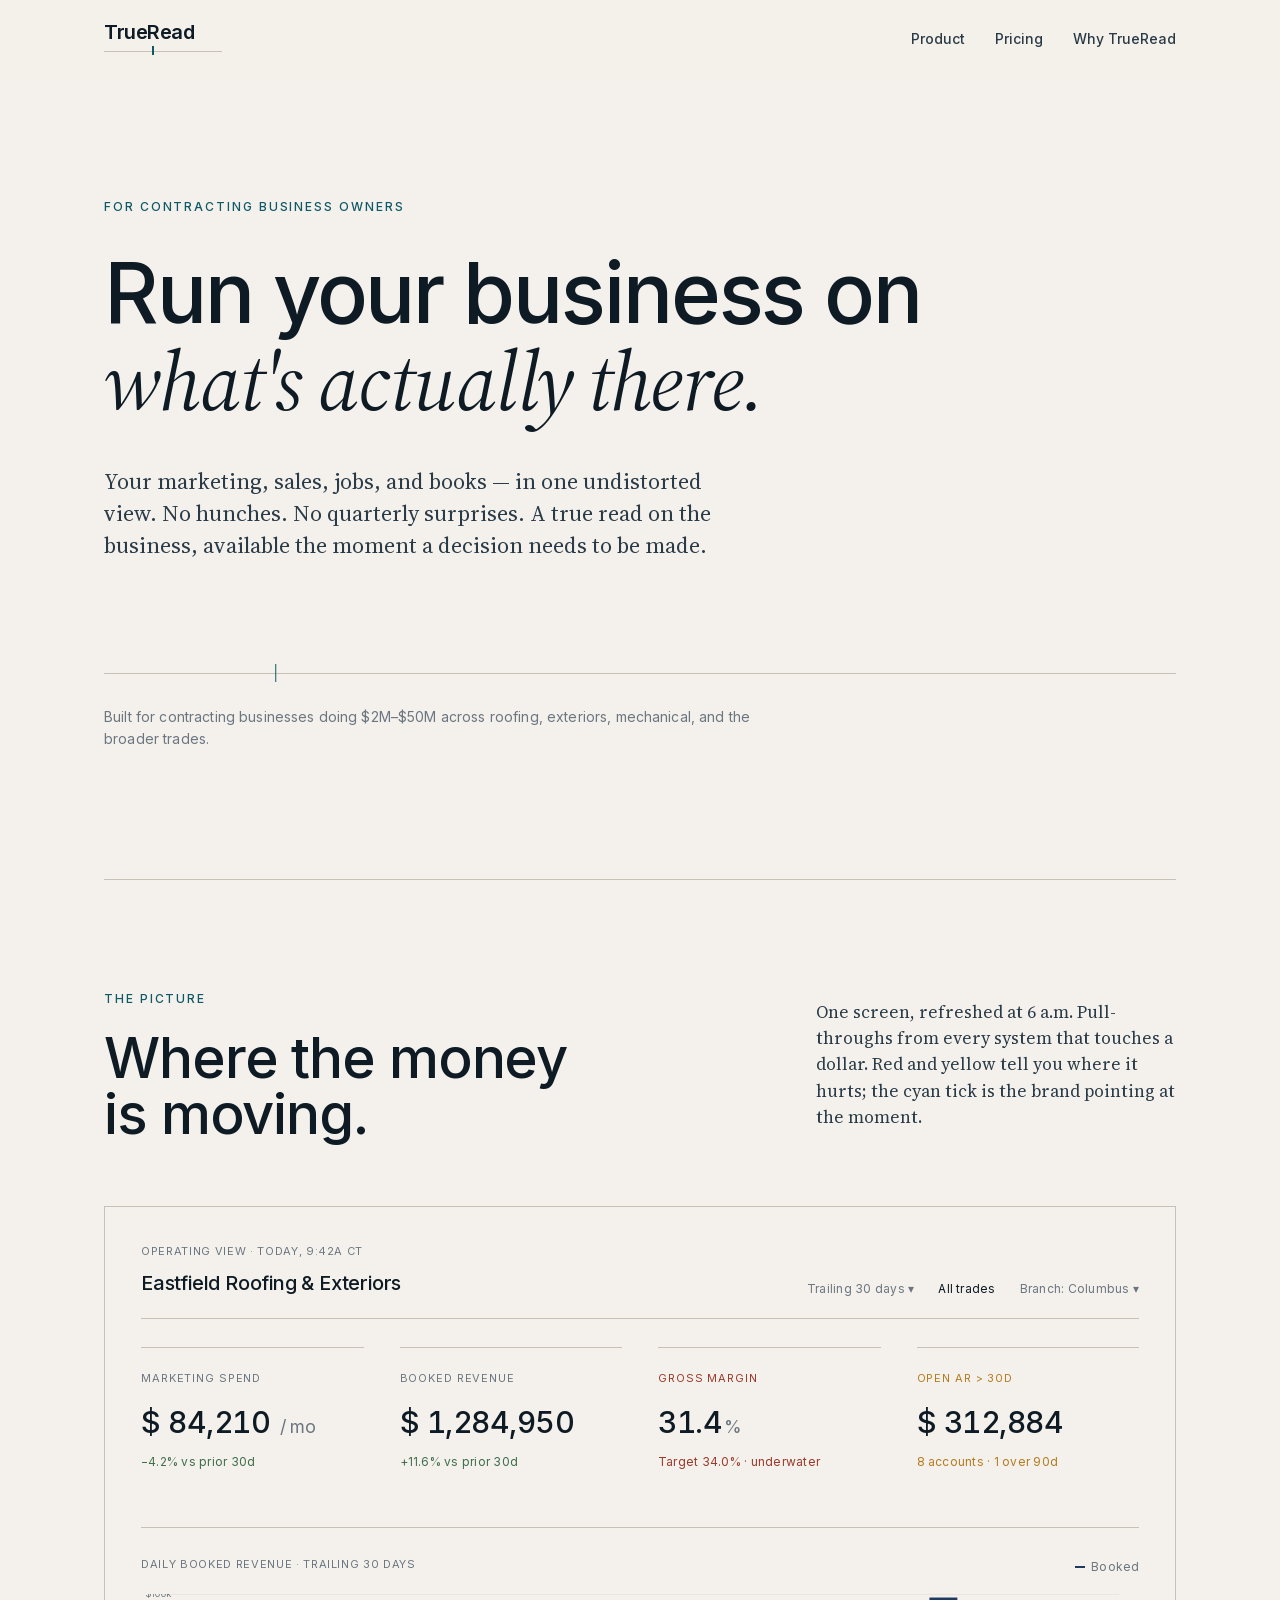
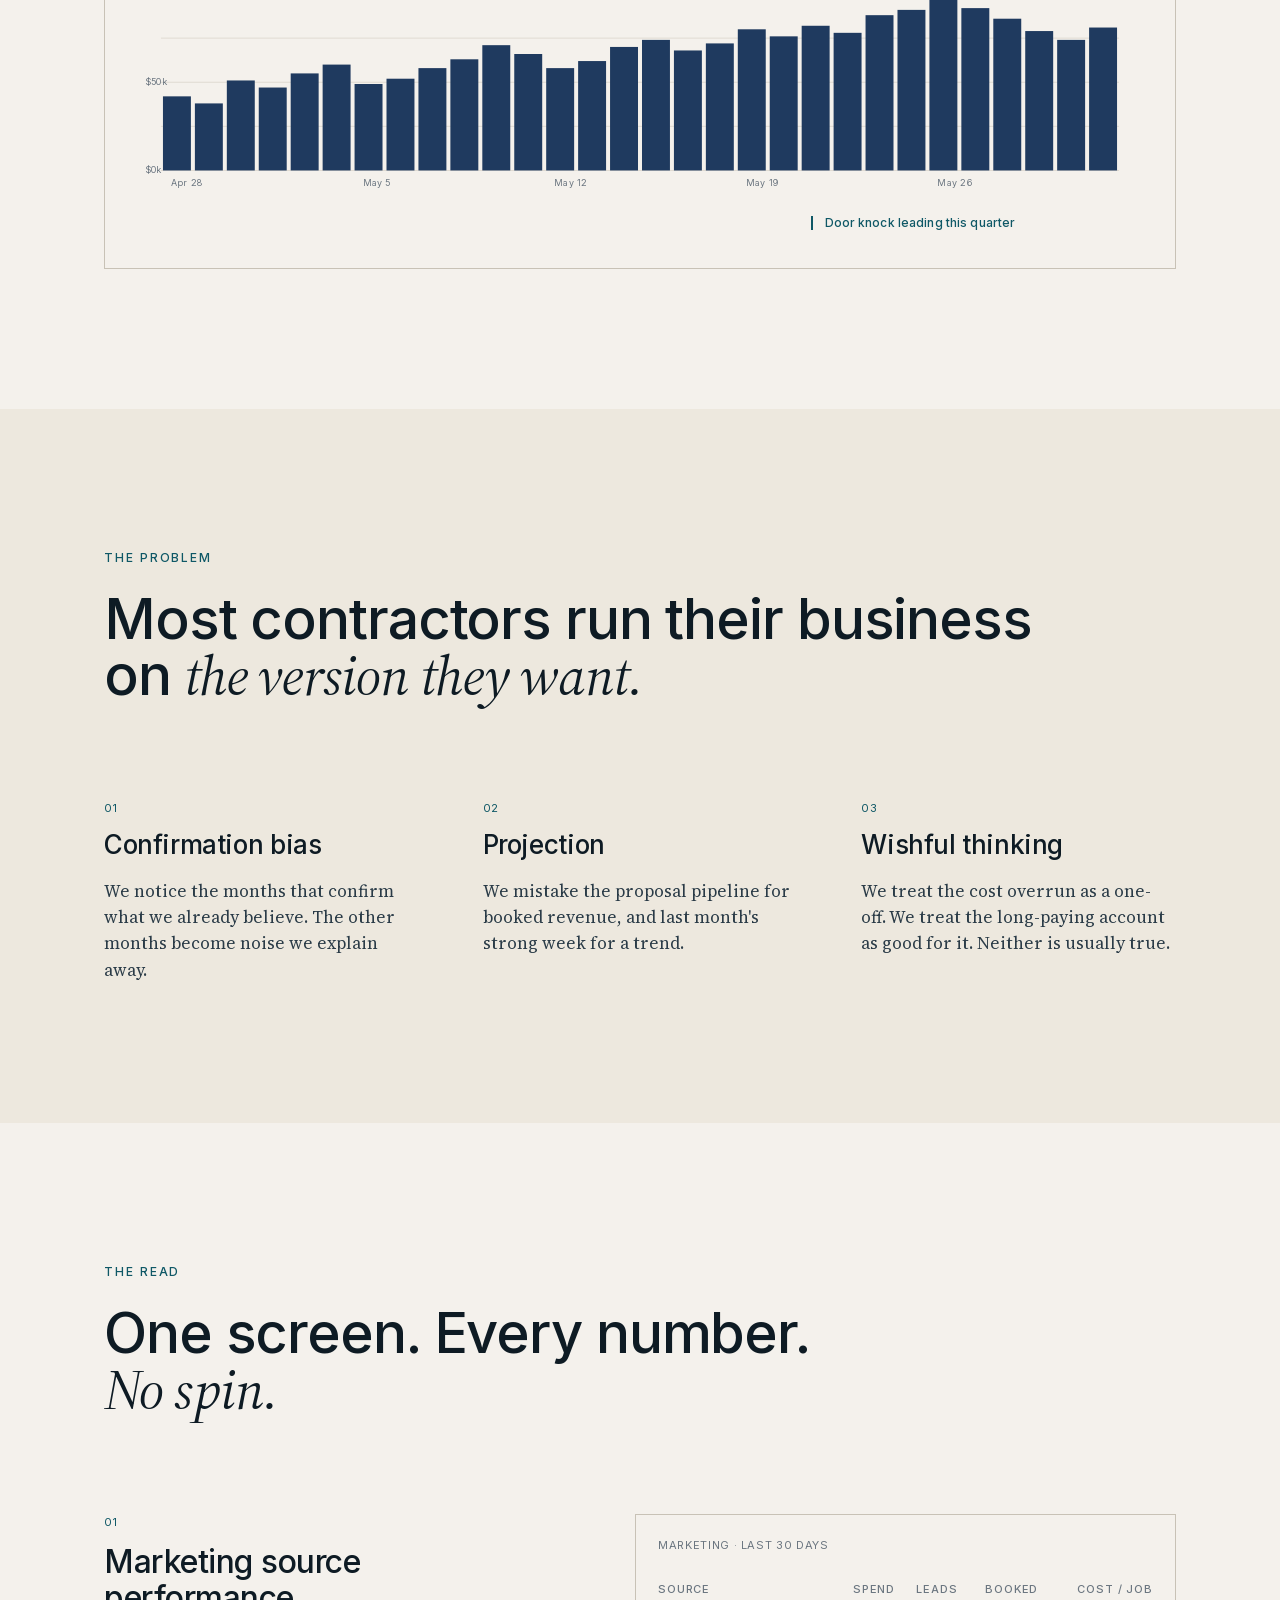
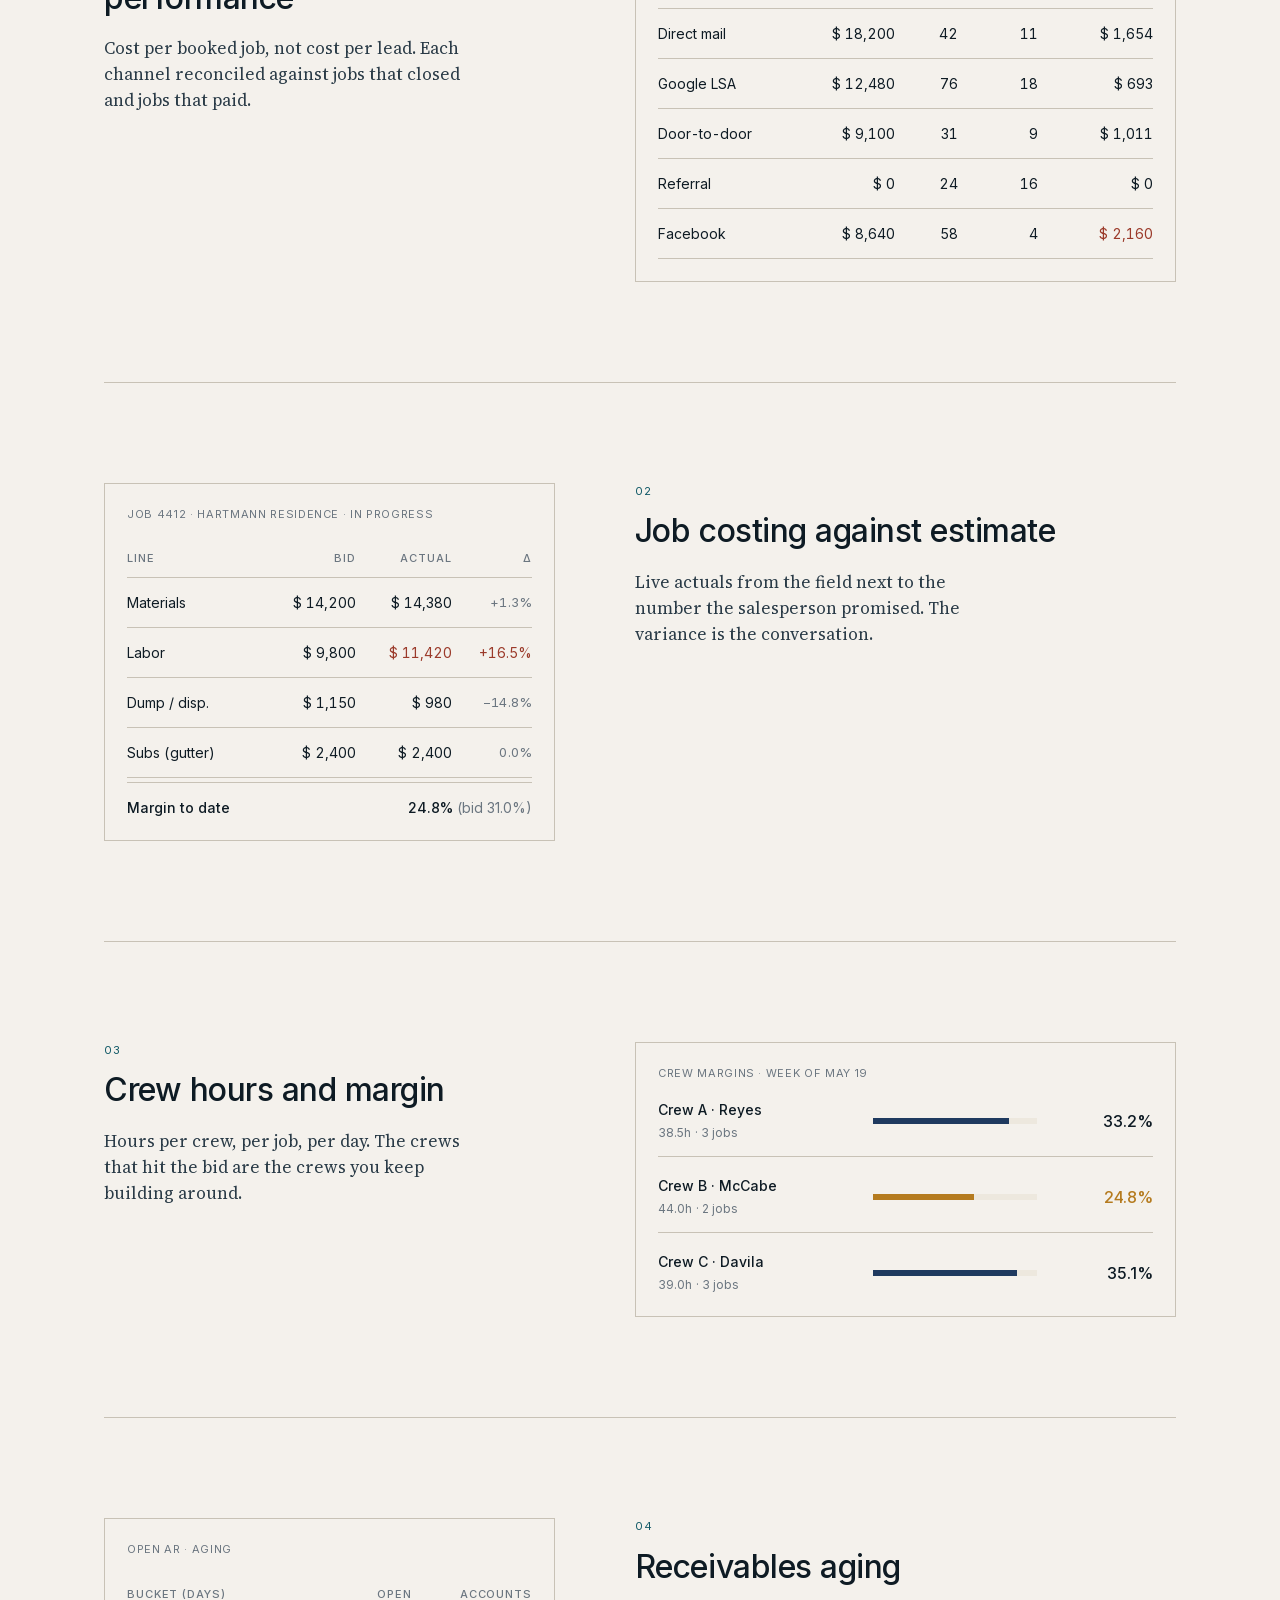
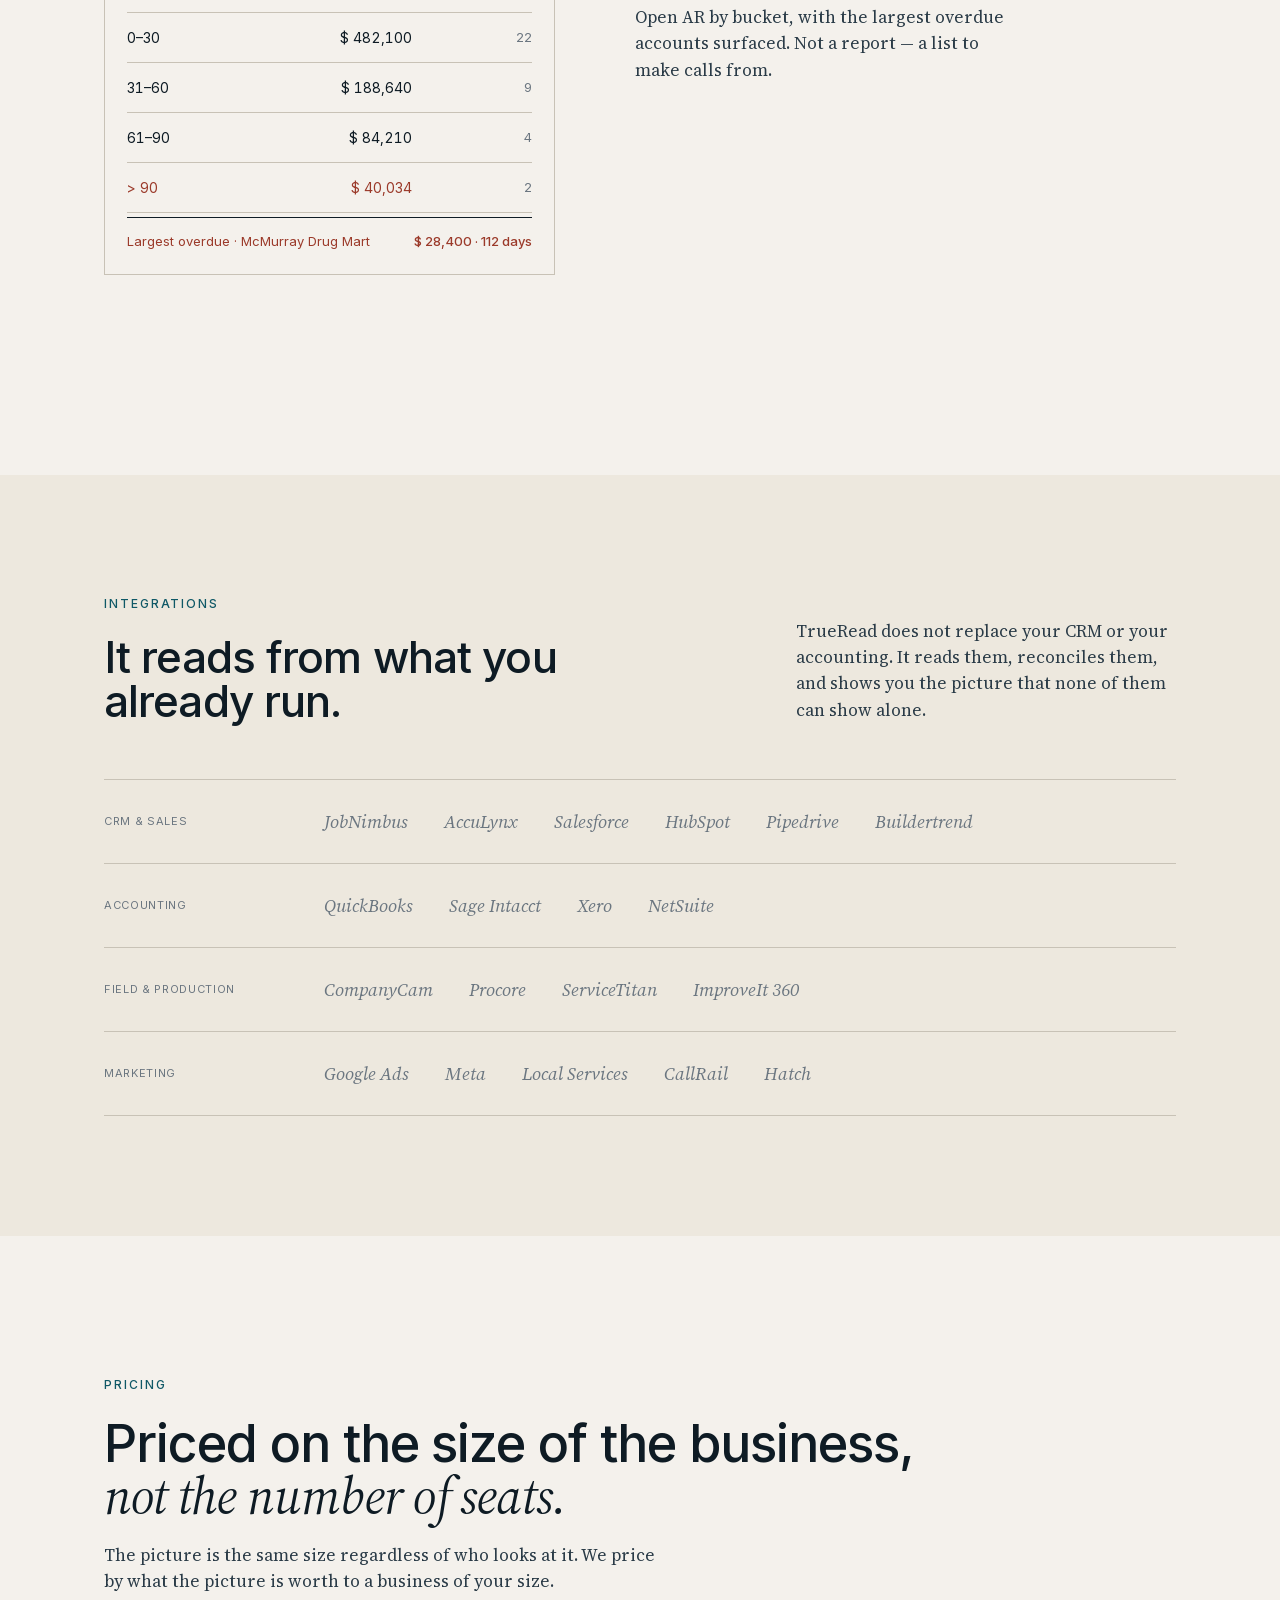
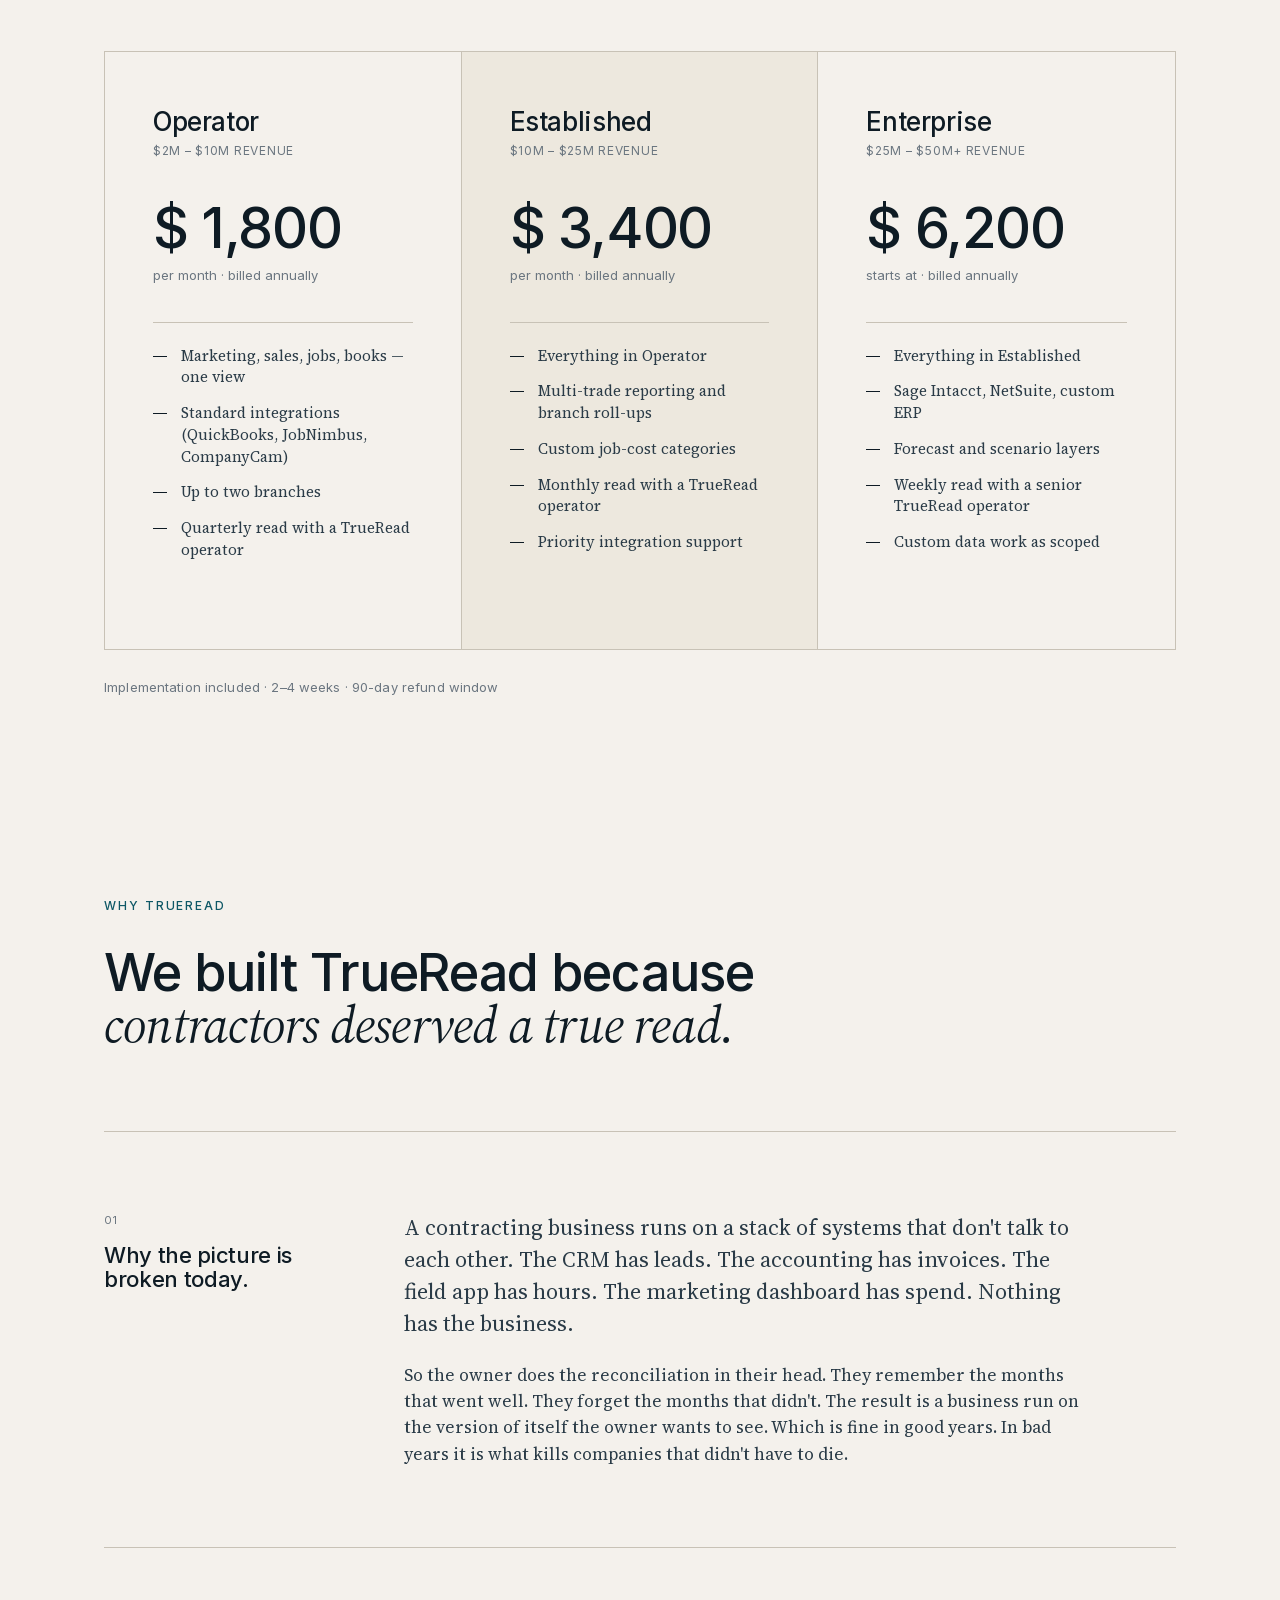
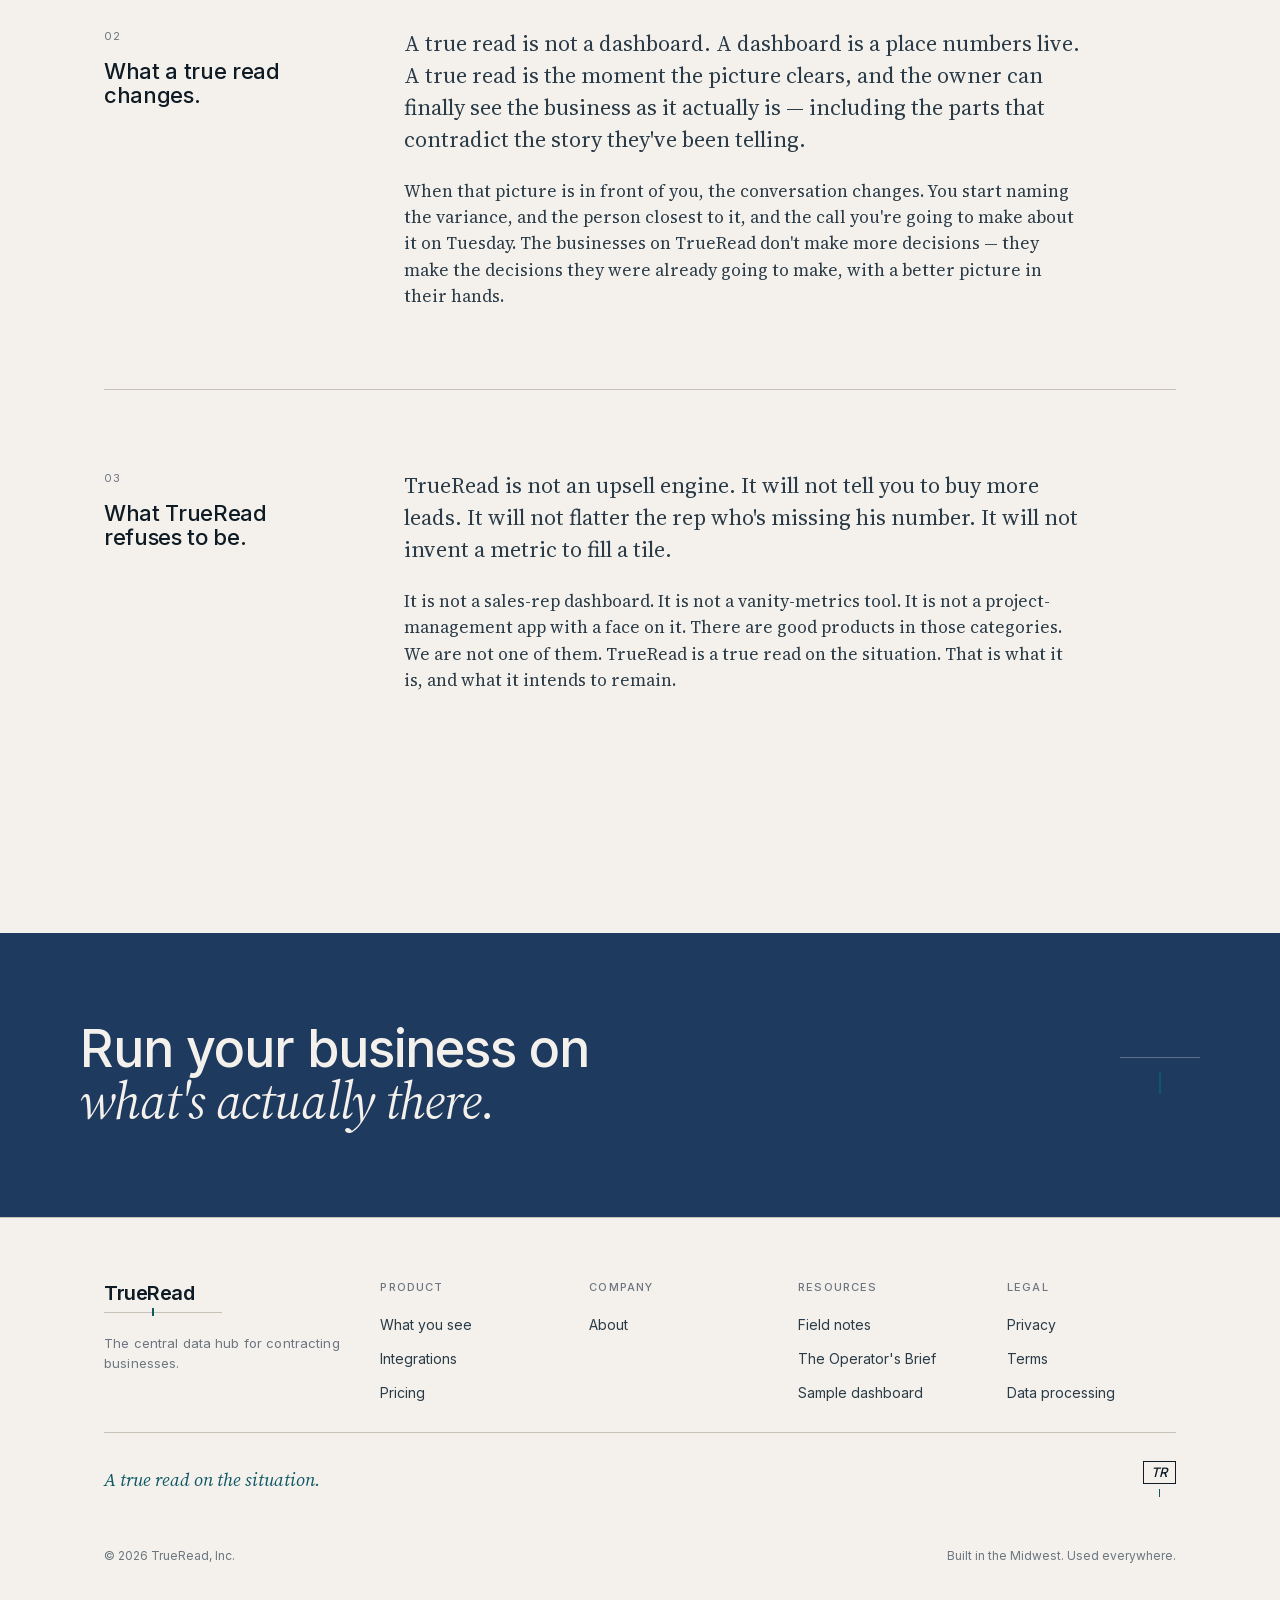
==== index.html @ 8660fb1a "Rename TrueRead - Website Ready.html to index.html" ====
<!DOCTYPE html>
<html>
<head>
  <meta charset="utf-8">
  <title>TrueRead — Run your business on what&#39;s actually there.</title>
  <style>
    * { margin: 0; padding: 0; box-sizing: border-box; }
    body { background: #F4F1EC; display: flex; align-items: center; justify-content: center; min-height: 100vh; font-family: -apple-system, BlinkMacSystemFont, sans-serif; }
    #__bundler_loading { position: fixed; bottom: 20px; right: 20px; font: 13px/1.4 -apple-system, BlinkMacSystemFont, sans-serif; color: #666; background: #fff; padding: 8px 14px; border-radius: 8px; box-shadow: 0 1px 4px rgba(0,0,0,0.12); z-index: 10000; }
    #__bundler_thumbnail { position: fixed; inset: 0; width: 100%; height: 100%; display: flex; align-items: center; justify-content: center; background: #F4F1EC; z-index: 9999; }
    #__bundler_thumbnail svg { width: 100%; height: 100%; object-fit: contain; }
    #__bundler_placeholder { color: #999; font-size: 14px; }
  </style>
  <noscript>
    <style>#__bundler_loading { display: none; }</style>
    <div style="position:fixed;bottom:12px;left:12px;font:13px/1.4 -apple-system,BlinkMacSystemFont,sans-serif;color:#999;background:rgba(255,255,255,0.9);padding:6px 12px;border-radius:6px;box-shadow:0 1px 4px rgba(0,0,0,0.08);z-index:10000;">
      This page requires JavaScript to display.
    </div>
  </noscript>
</head>
<body>
  <div id="__bundler_thumbnail">
  <svg viewBox="0 0 1200 800" xmlns="http://www.w3.org/2000/svg">
    <rect width="1200" height="800" fill="#F4F1EC"></rect>
    <text x="600" y="410" text-anchor="middle" font-family="Inter, Helvetica, Arial, sans-serif" font-weight="600" font-size="120" letter-spacing="-4" fill="#0E1B24">TrueRead</text>
    <line x1="360" y1="470" x2="840" y2="470" stroke="#C8C2B6" stroke-width="3"></line>
    <line x1="557" y1="452" x2="557" y2="488" stroke="#0F5866" stroke-width="5"></line>
  </svg>
</div>
  <div id="__bundler_loading">Unpacking...</div>

  <script>
    
document.addEventListener('DOMContentLoaded', async function() {
  const loading = document.getElementById('__bundler_loading');
  function setStatus(msg) { if (loading) loading.textContent = msg; }

  const FONT_MIME = /^(font[/]|application[/](x-)?font-|application[/]vnd\.ms-fontobject)/i;
  const MIME_TOKEN = /^[\w.+-]+[/][\w.+-]+$/;
  function toBase64(bytes) {
    let bin = '';
    for (let i = 0; i < bytes.length; i += 0x8000) {
      bin += String.fromCharCode.apply(null, bytes.subarray(i, i + 0x8000));
    }
    return btoa(bin);
  }

  // Error sink persists across replaceWith since it's on window, not the DOM.
  window.addEventListener('error', function(e) {
    // Failed resource loads (CSP-blocked links, scripts, images) fire plain
    // events at the element — warn only; real JS errors carry message/error.
    if (!e.message && !e.error && e.target && e.target !== window) {
      console.warn('[bundle] resource failed to load:',
        e.target.tagName, String(e.target.src || e.target.href || ''));
      return;
    }
    var p = document.body || document.documentElement;
    var d = document.getElementById('__bundler_err') || p.appendChild(document.createElement('div'));
    d.id = '__bundler_err';
    d.style.cssText = 'position:fixed;bottom:12px;left:12px;right:12px;font:12px/1.4 ui-monospace,monospace;background:#2a1215;color:#ff8a80;padding:10px 14px;border-radius:8px;border:1px solid #5c2b2e;z-index:99999;white-space:pre-wrap;max-height:40vh;overflow:auto';
    d.textContent = (d.textContent ? d.textContent + String.fromCharCode(10) : '') +
      '[bundle] ' + (e.message || e.type) +
      (e.filename ? ' (' + e.filename.slice(0, 60) + ':' + e.lineno + ')' : '');
  }, true);

  try {
    const manifestEl = document.querySelector('script[type="__bundler/manifest"]');
    const templateEl = document.querySelector('script[type="__bundler/template"]');
    if (!manifestEl || !templateEl) {
      setStatus('Error: missing bundle data');
      console.error('[bundler] Missing script tags — manifestEl:', !!manifestEl, 'templateEl:', !!templateEl);
      return;
    }

    const manifest = JSON.parse(manifestEl.textContent);
    let template = JSON.parse(templateEl.textContent);

    // Nested page bundles (iframe targets). Each ships ONCE, in the ROOT
    // document's manifest; frame srcs carry an about:blank#<uuid> marker
    // instead of a substitutable uuid. Every document mints the blobs for
    // its OWN frames — from local text at the root, or text obtained from
    // its DIRECT parent over the relay protocol below — so each frame
    // navigation stays same-origin with its initiator and a deduped page
    // loads at any depth on any host, including a file:// download's
    // opaque origins (where a blob minted by one document cannot be
    // navigated to by another).
    const pageOrderEl = document.querySelector('script[type="__bundler/page_order"]');
    const pageOrder = pageOrderEl ? JSON.parse(pageOrderEl.textContent) : [];
    const pageSet = new Set(pageOrder);
    const pageTexts = {};

    // ── Nested-page text protocol (parent-chain relay) ──
    // Page bundles ship once, in the ROOT document's manifest. Every
    // document mints the blobs for its OWN frames, obtaining page text
    // through a strict parent-chain relay: a document only ever SENDS to
    // its direct parent (which, for every document the publisher's own
    // runtime minted, is another publisher document) and only ACCEPTS
    // text from that direct parent; requests from below are honored only
    // for the document's own child frames, and the ROOT never sends
    // upward at all. That last rule is load-bearing: the artifact host's
    // frame-ancestors allows claude.ai (and friends) to frame an
    // artifact, so window.top can be a FOREIGN document — a top-addressed
    // protocol would hand page uuids to that ancestor and accept forged
    // "page text" from it, minting attacker HTML as an artifact-origin
    // blob document. The chain never touches the ancestor: requests stop
    // at the root, replies are origin-addressed per hop (never '*' when
    // an origin exists), and both directions are origin-gated (on https
    // a foreign sender's origin can never equal this document's; in
    // opaque contexts — file:// — everything serializes as 'null', where
    // an embedded EXTERNAL frame still fails the gate by carrying its
    // own real origin, and a sandboxed child of such a frame is excluded
    // by the own-child-frames check plus uuid unguessability). Shape is
    // deny-by-default: one request form, one reply form, no error
    // replies.
    // window.origin is the SERIALIZED SECURITY origin ('null' in opaque
    // contexts such as a sandboxed preview iframe) — location.origin is
    // computed from the URL and stays 'https://…' even when the document
    // is sandboxed, which would misgate every opaque chain.
    const OWN_TARGET = /^https?:[/][/]/.test(window.origin || '')
      ? window.origin
      : '*';
    function trustedOrigin(e) {
      if (e.origin === window.origin) return true; // https chains; opaque==opaque
      // file:// trees: Chrome serializes the file document's origin as
      // 'file://' while the blob: documents it mints serialize as 'null',
      // so the two legitimate shapes can never string-match — accept the
      // pair in both directions. https origins never serialize as either,
      // and sender identity (own child frame / direct parent) is checked
      // separately.
      return (
        (e.origin === 'null' &&
          (window.origin === 'file://' ||
            window.location.protocol === 'file:')) ||
        (/^file:/.test(e.origin) && window.origin === 'null')
      );
    }
    // Non-empty only in the root document (nested bundles ship an empty
    // island), so it doubles as the root marker: the root answers from
    // local text and treats a miss as authoritative — never relaying to
    // its (possibly foreign) parent.
    const isPageRoot = pageOrder.length > 0;
    const blobUrls = {};
    const resourceBlobs = {};
    const UUID_SHAPE = /^[0-9a-f]{8}-[0-9a-f]{4}-[0-9a-f]{4}-[0-9a-f]{4}-[0-9a-f]{12}$/;
    const pendingFrames = {}; // uuid -> [{el, frag}] awaiting text for own frames
    const pendingRelays = {}; // uuid -> [childWindow] awaiting text to pass down
    function mountPage(el, frag, text) {
      const pageBlob = new Blob([text], { type: 'text/html' });
      const u = URL.createObjectURL(pageBlob);
      resourceBlobs[u] = pageBlob;
      el.src = u + frag;
    }
    function deliverPage(uuid, text) {
      const frames = pendingFrames[uuid];
      delete pendingFrames[uuid];
      if (frames) for (const f of frames) mountPage(f.el, f.frag, text);
      const relays = pendingRelays[uuid];
      delete pendingRelays[uuid];
      if (relays) {
        for (const cw of relays) {
          try { cw.postMessage({ __bundler_page: uuid, __bundler_text: text }, OWN_TARGET); } catch (err) { /* gone */ }
        }
      }
    }
    function ownFrameWindows() {
      const out = [];
      for (const f of Array.from(document.querySelectorAll('iframe'))) {
        try { if (f.contentWindow) out.push(f.contentWindow); } catch (err) { /* detached */ }
      }
      return out;
    }
    window.addEventListener('message', function (e) {
      const d = e.data;
      if (!d || typeof d !== 'object' || !e.source) return;
      // Origin gate first; the structural checks below (own-child-frames
      // for requests, direct-parent + solicited-uuid for replies, the
      // root's never-relay rule) are what hold in fully opaque chains
      // where origin strings can't discriminate — a sandboxed root's
      // FOREIGN wrapper still fails all three even though both serialize
      // as real-vs-'null' rather than matching.
      if (!trustedOrigin(e)) return;
      if (typeof d.__bundler_need === 'string' && UUID_SHAPE.test(d.__bundler_need)) {
        // Requests are honored only for this document's own child frames.
        if (ownFrameWindows().indexOf(e.source) < 0) return;
        const uuid = d.__bundler_need;
        const text = pageTexts[uuid];
        if (typeof text === 'string') {
          try { e.source.postMessage({ __bundler_page: uuid, __bundler_text: text }, OWN_TARGET); } catch (err) { /* gone */ }
          return;
        }
        if (isPageRoot || window.parent === window) return; // authoritative miss
        const waiting = pendingRelays[uuid];
        if (waiting) {
          if (waiting.indexOf(e.source) < 0) waiting.push(e.source);
          return;
        }
        // Never-answered uuids would otherwise accumulate forever under a
        // request spray; past the cap (far above any real page count) new
        // relays are dropped rather than remembered.
        if (Object.keys(pendingRelays).length >= 128) return;
        pendingRelays[uuid] = [e.source];
        window.parent.postMessage({ __bundler_need: uuid }, OWN_TARGET);
      } else if (
        typeof d.__bundler_page === 'string' &&
        UUID_SHAPE.test(d.__bundler_page) &&
        typeof d.__bundler_text === 'string'
      ) {
        // The shape test is load-bearing beyond tidiness: the solicited
        // check below uses the in operator, which matches prototype keys
        // ('__proto__', 'constructor') — an unshaped key would reach
        // deliverPage and throw, painting the error banner.
        // Text is accepted only from the direct parent — the document
        // that minted this one.
        if (e.source !== window.parent || window.parent === window) return;
        if (!(d.__bundler_page in pendingFrames) && !(d.__bundler_page in pendingRelays)) return;
        deliverPage(d.__bundler_page, d.__bundler_text);
      }
    });

    const uuids = Object.keys(manifest);
    setStatus('Unpacking ' + uuids.length + ' assets...');

    await Promise.all(uuids.map(async (uuid) => {
      const entry = manifest[uuid];
      try {
        const binaryStr = atob(entry.data);
        const bytes = new Uint8Array(binaryStr.length);
        for (let i = 0; i < binaryStr.length; i++) bytes[i] = binaryStr.charCodeAt(i);

        let finalBytes = bytes;
        if (entry.compressed) {
          if (typeof DecompressionStream !== 'undefined') {
            const ds = new DecompressionStream('gzip');
            const writer = ds.writable.getWriter();
            const reader = ds.readable.getReader();
            writer.write(bytes);
            writer.close();
            const chunks = [];
            let totalLen = 0;
            while (true) {
              const { done, value } = await reader.read();
              if (done) break;
              chunks.push(value);
              totalLen += value.length;
            }
            finalBytes = new Uint8Array(totalLen);
            let offset = 0;
            for (const chunk of chunks) { finalBytes.set(chunk, offset); offset += chunk.length; }
          } else {
            console.warn('DecompressionStream not available, asset ' + uuid + ' may not render');
          }
        }

        if (pageSet.has(uuid)) {
          pageTexts[uuid] = new TextDecoder().decode(finalBytes);
          return;
        }
        if (FONT_MIME.test(entry.mime) && MIME_TOKEN.test(entry.mime)) {
          // Strict artifact hosts allow font-src data: but not blob:.
          blobUrls[uuid] = 'data:' + entry.mime + ';base64,' +
            (entry.compressed ? toBase64(finalBytes) : entry.data);
        } else {
          const blob = new Blob([finalBytes], { type: entry.mime });
          blobUrls[uuid] = URL.createObjectURL(blob);
          resourceBlobs[blobUrls[uuid]] = blob;
        }
      } catch (err) {
        console.error('Failed to decode asset ' + uuid + ':', err);
        const blob = new Blob([], { type: entry.mime });
        blobUrls[uuid] = URL.createObjectURL(blob);
        resourceBlobs[blobUrls[uuid]] = blob;
      }
    }));

    const extResEl = document.querySelector('script[type="__bundler/ext_resources"]');
    const extResources = extResEl ? JSON.parse(extResEl.textContent) : [];
    const resourceMap = {};
    for (const entry of extResources) {
      if (blobUrls[entry.uuid]) resourceMap[entry.id] = blobUrls[entry.uuid];
    }

    // Artifact-host CSP (connect-src 'self') refuses fetch() of blob: URLs —
    // consumers read these Blobs directly. Survives the swap like the error sink.
    window.__resourceBlobs = resourceBlobs;

    setStatus('Rendering...');
    // Page uuids have no blob here — they ride inside about:blank#<uuid>
    // frame markers the pass below resolves after the swap.
    for (const uuid of uuids) {
      if (pageSet.has(uuid)) continue;
      template = template.split(uuid).join(blobUrls[uuid]);
    }

    // Strip integrity + crossorigin — blob URLs from a file:// document inherit
    // a null origin, so crossorigin forces a CORS fetch that SRI then rejects.
    // The manifest bytes are ours; SRI protects against CDN compromise, not this.
    template = template.replace(/\s+integrity="[^"]*"/gi, '').replace(/\s+crossorigin="[^"]*"/gi, '');

    const resourceScript = '<script>window.__resources = ' +
      JSON.stringify(resourceMap).replace(/<\//g, '<\\/') +
      ';</' + 'script>';
    // Inject after <head> so the DOCTYPE stays first; prepending the script
    // would push the parser into quirks mode. DOMParser always emits a <head>
    // (synthesizing one if the source HTML omitted it) but may carry
    // attributes through, so match the full opening tag. slice() rather than
    // replace() keeps us clear of $-pattern substitution in resourceScript.
    const headOpen = template.match(/<head[^>]*>/i);
    if (headOpen) {
      const i = headOpen.index + headOpen[0].length;
      template = template.slice(0, i) + resourceScript + template.slice(i);
    }

    // Parse the template and swap the root element. Scripts inserted via
    // DOMParser/replaceWith are inert per spec — re-create each with
    // createElement so they execute, awaiting onload for src scripts to
    // preserve ordering (React before ReactDOM before Babel before text/babel).
    const doc = new DOMParser().parseFromString(template, 'text/html');
    document.documentElement.replaceWith(doc.documentElement);

    // Resolve page-frame markers: mint this document's own blob for each
    // framed page — from local text when this is the root, otherwise by
    // asking the direct parent over the relay protocol above. An
    // unanswered request leaves the frame on about:blank, the same
    // degraded state as a refused embed.
    {
      const MARKER = /^about:blank#([0-9a-f]{8}-[0-9a-f]{4}-[0-9a-f]{4}-[0-9a-f]{4}-[0-9a-f]{12})(#.*)?$/;
      const needed = [];
      for (const el of Array.from(document.querySelectorAll('iframe'))) {
        const m = MARKER.exec(el.getAttribute('src') || '');
        if (!m) continue;
        const text = pageTexts[m[1]];
        if (typeof text === 'string') {
          mountPage(el, m[2] || '', text);
        } else if (window.parent !== window && !isPageRoot) {
          const had = pendingFrames[m[1]];
          (pendingFrames[m[1]] = had || []).push({ el: el, frag: m[2] || '' });
          if (!had) needed.push(m[1]);
        }
      }
      for (const uuid of needed) {
        window.parent.postMessage({ __bundler_need: uuid }, OWN_TARGET);
      }
    }

    const dead = Array.from(document.scripts);
    for (const old of dead) {
      const s = document.createElement('script');
      for (const a of old.attributes) s.setAttribute(a.name, a.value);
      s.textContent = old.textContent;
      // text/babel scripts with a src: read and inline. transformScriptTags
      // does XHR against the src, but blob:null/ from a file:// origin is
      // silently dropped. Inlining makes it a plain inline babel script,
      // which transformScriptTags handles unconditionally.
      if ((s.type === 'text/babel' || s.type === 'text/jsx') && s.src) {
        const pre = resourceBlobs[s.src.split('#')[0]];
        s.textContent = pre ? await pre.text() : await (await fetch(s.src)).text();
        s.removeAttribute('src');
      }
      const p = s.src ? new Promise(function(r) { s.onload = s.onerror = r; }) : null;
      old.replaceWith(s);
      if (p) await p;
    }
    // Babel standalone auto-transforms type=text/babel on DOMContentLoaded,
    // which fired before we swapped the document. Trigger manually if present.
    if (window.Babel && typeof window.Babel.transformScriptTags === 'function') {
      window.Babel.transformScriptTags();
    }
  } catch (err) {
    setStatus('Error unpacking: ' + err.message);
    console.error('Bundle unpack error:', err);
  }
});

  </script>

  <script type="__bundler/manifest">
{"c2944c0f-9693-4d81-abba-016457e6b42f":{"mime":"image/png","compressed":false,"data":"iVBORw0KGgoAAAANSUhEUgAAC0AAAAtACAYAAACLT6JgAAAQAElEQVR4AezaW3YUORZAUa+e/6C7gKIwkLbzERGSjnavLh7pjNA9W3ze/735HwECBAgQIECAAAECBAgQIFAX0EeAAAECBAgQIECAAAECBAj0BRQSIECAAAECBAgQIEBgGwEL0NtctdC/BXxCgAABAgQIECBAgAABAgQI9AUUEiBAgAABAgQIECBAgAABAn0BhQQIECBAgAABArsJWIDe7cb1EiBA4JuA/wgQIECAAAECBAgQIECAAIG+gEICBAgQIECAAAECBAgQIECgL6CQAAECBAhsKmABetOLl02AAAECBHYV0E2AAAECBAgQIECAAAECBAj0BRQSIECAAAECBAgQIECAAAECfQGFBAjsLWABeu/7V0+AAAECBAgQILCPgFICBAgQIECAAAECBAgQIECgL6CQAAECBAgQIECAAAECBAgQ6Aso/EfAAvQ/[base64]/[base64]/iy0AP2niL8TIECAAAECBAgQIECAAIH1BRQQIECAAAECBAgQIECAAAECfQGFBAgQIECAAAECBAgQ2FbAAvS2V79juGYCBAgQIECAAAECBAgQIECgL6CQAAECBAgQIECAAAECBAgQ6AsoJECAAAECBAgQ2F3AAvTu/wL0EyCwh4BKAgQIECBAgAABAgQIECBAoC+gkAABAgQIECBAgAABAgQIEOgLKCRAgAABAgS+C1iA/[base64]/[base64]/pDGDwgQIECAAAECBAgQWE3AvAQIECBAgAABAgQIECBAgEBfQCEBAgQIECBAgAABAgQIECDQF/iq0AL0V0J+ToAAAQIECBAgQIAAAQIE5hcwIQECBAgQIECAAAECBAgQINAXUEiAAAECBAgQIECAAAEC/[base64]/BCxA/[base64]/VuhvxAgQIAAAQIECBAgQIAAAQJJAVEECBAgQIAAAQIECBAgQIBAX0AhAQIECBAgQIAAAQIEbglYgL6l4jMC6wqYnAABAgQIECBAgAABAgQIEOgLKCRAgAABAgQIECBAgAABAgT6AgoJECBAgAABAgQ+EbAA/[base64]/R8l0CBAgQIECAAAEC8wiYhAABAgQIECBAgAABAgQIEOgLKCRAgAABAgQIECBAgAABAgT6AgqfELAA/[base64]/[base64]/[base64]/[base64]/[base64]/[base64]/[base64]/[base64]/[base64]/[base64]/[base64]/[base64]/[base64]/[base64]/[base64]/[base64]/[base64]/[base64]/RsgQIAAAQIE+gIKCRAgQIAAAQIECBAgQIAAgb6AQgIECBAgQIAAAQIECBAgQKAvoJAAAQL/CliA/hfCbwQIECBAgAABAgSKApoIECBAgAABAgQIECBAgACBvoBCAgQIECBAgAABAgQIECBAoC+g8HcBC9C/e/[base64]/EPyfAAECBAiUBbQRIECAAAECBAgQIECAAAECfQGFBAgQIECAAAECBAgQIECAQF9AIQECBAj8ErAA/cvCnwgQIECAAAECBFoCaggQIECAAAECBAgQIECAAIG+gEICBAgQIECAAAECBAgQIECgL6CQwF8CFqD/[base64]/[base64]/[base64]/beJT9YWMD0BAgQIECBAgAABAgQIECDQF1BIgAABAgQIECBAgAABAgQI9AUUEiBAgAABAgQIEPhQwAL0hzR+QIAAgdUEzEuAAAECBAgQIECAAAECBAj0BRQSIECAAAECBAgQIECAAAECfQGFBAgQIECAwFcCFqC/[base64]/[base64]/[base64]/BCoQXoF/[base64]/[base64]/[base64]/[base64]/K6+UECBAgQIAAgXsFfI8AAQIECBAgQIAAAQIECBDoCygkQIAAAQIECBAgQIAAAQIE+gIKCRC4QsAC9BXKziBAgAABAgQIECBA4GMBPyFAgAABAgQIECBAgAABAgT6AgoJECBAgAABAgQIECBAgACBvsCFhRagL8R2FAECBAgQIECAAAECBAgQeC/[base64]/[base64]/1HAECBAgQIECAAAECBAgQINAXUEiAAAECBAgQIECAAAECBAj0BRQSIECAAAECBAgQIHCmgAXoM3W9mwCB+wV8kwABAgQIECBAgAABAgQIEOgLKCRAgAABAgQIECBAgAABAgT6AgoJECBAgAABAhcIWIC+ANkRBAgQIEDgMwE/[base64]/[base64]/[base64]/[base64]/[base64]/[base64]/[base64]/[base64]/[base64]/[base64]/u1a/[base64]/E6AAAECBAgQIECAAAECBAj0BRQSIECAAAECBAgQIECAAAECfQGFBJYTMAC93JULJkCAAAECBAgQIEDg7Y0BAQIECBAgQIAAAQIECBAg0BdQSIAAAQIECBAgQIAAAQIECFQFfg9AVwt1ESBAgAABAgQIECBAgAABAr8F/[base64]/Tu+V+h7AgQIECBAgAABAgQIECBAoC+gkAABAgQIECBAgAABAgQIEOgLKCRAgAABAgQIECCwjIAB6GWuWigBAp8FfEKAAAECBAgQIECAAAECBAj0BRQSIECAAAECBAgQIECAAAECfQGFBAgQIECAwGoCBqBXu3G9BAgQIEDgh4D/[base64]/[base64]/BQQIECBAgAABAgTqAvoIECBAgAABAgQIECBAgACBvoBCAgQIECBAgAABAgQIECBAoC+g8F8BA9D/UviBAAECBAgQIECAAAECBGoCeggQIECAAAECBAgQIECAAIG+gEICBAgQIECAAAECBAgQWE/AAPR6d66YAAECBAgQIECAAAECBAgQ6AsoJECAAAECBAgQIECAAAECBPoCCgkQIECAAAECBAgsK2AAetmrF05gRQHNBAgQIECAAAECBAgQIECAQF9AIQECBAgQIECAAAECBAgQINAXUEiAAAECBAisLmAAevV/[base64]/[base64]/[base64]/N6CQAAECBAgQIECAAAECBAgQ6AsoJECAAAECBAgQIECAAAECBPoCCgkQIECAAAECBAgQ+EfAAPQ/EP4iQKAooIkAAQIECBAgQIAAAQIECBDoCygkQIAAAQIECBAgQIAAAQIE+gIKCRAgQIAAAQLvBQxAv/fwGwECBAgQaAioIECAAAECBAgQIECAAAECBPoCCgkQIECAAAECBAgQIECAAIG+gEICBAgQ+FLAAPSXLD4kQIAAAQIECBCYVcC5CRAgQIAAAQIECBAgQIAAgb6AQgIECBAgQIAAAQIECBAgQKAvoJDAdwIGoL/T8R0BAgQIECBAgAABAgTmEXBSAgQIECBAgAABAgQIECBAoC+gkAABAgQIECBAgAABAgQIEPhLID4A/Veh/[base64]/[base64]/[base64]/iGwFwCTkuAAAECBAgQIECAAAECBAj0BRQSIECAAAECBAgQIECAAAECfQGFBAgQIECAAAECdwUMQN8l8gABAgQIjC7gfAQIECBAgAABAgQIECBAgEBfQCEBAgQIECBAgAABAgQIECDQF1BIgAABAgQeFTAA/[base64]/[base64]/AAPQ9ofG/d0ICBAgQIECAAAECBAgQIECgL6CQAAECBAgQIECAAAECBAgQ6AsoJECAAAECBAgQIEDgQQED0A9CeYwAgREFnIkAAQIECBAgQIAAAQIECBDoCygkQIAAAQIECBAgQIAAAQIE+gIKCRAgQIAAAQLbBAxAb/[base64]/i8vAoAs5BgAABAgQIECBAgAABAgQI9AUUEiBAgAABAgQIECBAgAABAn0BhQQIECBAgAABAgSeETAA/[base64]/[base64]/[base64]/[base64]/[base64]/[base64]/[base64]/[base64]/[base64]/[base64]//f9//uv/[base64]/[base64]/[base64]/[base64]/[base64]/[base64]/OFRMgQIAAAQIECBAgQIAAAQIECBAgQIAAAQIE+gIKCRAgQIAAAQIECBAgQIAAgb6AwmUFDEAve/XCCRAgQIAAAQIECBBYUUAzAQIECBAgQIAAAQIECBAg0BdQSIAAAQIECBAgQIAAAQIE6gIGoN/[base64]/AOQTIECAAAECBAisIqCTAAECBAgQIECAAAECBAgQ6AsoJECAAAECBAgQIECAAAECBPoCCn8IGID+oeB/[base64]/xEgQIAAAQIEygLaCBAgQIAAAQIECBAgQIAAgb6AQgIECBAgQIAAAQIECBAgQKAvoJAAgd8CBqB/W/iJAAECBAgQIECAAIGWgBoCBAgQIECAAAECBAgQIECgL6CQAAECBAgQIECAAAECBAgQ6At8KjQA/YnEBwQIECBAgAABAgQIECBAYHYB5ydAgAABAgQIECBAgAABAgT6AgoJECBAgAABAgQIECCwroAB6HXvfr1yxQQIECBAgAABAgQIECBAgEBfQCEBAgQIECBAgAABAgQIECDQF1BIgAABAgQIECCwvIAB6OX/[base64]/M/iDQFVAFwECBAgQIECAAAECBAgQINAXUEiAAAECBAgQIECAAAECBAj0BRQSIECAAAECBAj8KWAA+k8NPxMgQIBAR0AJAQIECBAgQIAAAQIECBAg0BdQSIAAAQIECBAgQIAAAQIECPQFFBIgQIAAgS8EDEB/[base64]/JPzdE1BEgAABAgQIECBAgAABAgQI9AUUEiBAgAABAgQIECBAgAABAn0BhQQIECBAgAABAgQ+CBiA/gDiVwIECBQENBAgQIAAAQIECBAgQIAAAQJ9AYUECBAgQIAAAQIECBAgQIBAX0AhAQIECBAg8LWAAeivXXxKgAABAgQIzCng1AQIECBAgAABAgQIECBAgEBfQCEBAgQIECBAgAABAgQIECDQF1BIgACBbwUMQH/L40sCBAgQIECAAAECswg4JwECBAgQIECAAAECBAgQINAXUEiAAAECBAgQIECAAAECBAj0BRQ+ImAA+hElzxAgQIAAAQIECBAgQIDAuAJORoAAAQIECBAgQIAAAQIECPQFFBIgQIAAAQIECBAgQIAAgT8EDED/[base64]/b7QbwQIECBAgAABAgQIECBAgEBRQBMBAgQIECBAgAABAgQIECDQF1BIgAABAgQIECBAgACBLwUMQH/[base64]/AiQkQIECAAAECBAgQIECAAIG+gEICBAgQIECAAAECBAgQIECgL6CQAAECBAgQIECAwB0BA9B3gHxNgACBGQSckQABAgQIECBAgAABAgQIEOgLKCRAgAABAgQIECBAgAABAgT6AgoJECBAgACBxwQMQD/[base64]/[base64]/[base64]/[base64]/[base64]/[base64]/[base64]/[base64]/[base64]/AQIECBAgQIAAAQIECBAg0BdQSIAAAQIECBAgQIAAAQIECPQFFBIgQIAAAQLXCBiAvsbdrgQIECBAYFUB3QQIECBAgAABAgQIECBAgEBfQCEBAgQIECBAgAABAgQIECDQF1BIgACBSwUMQF/Kb3MCBAgQIECAAIF1BJQSIECAAAECBAgQIECAAAECfQGFBAgQIECAAAECBAgQIECAQF9A4QgCBqBHuAVnIECAAAECBAgQIECAQFlAGwECBAgQIECAAAECBAgQINAXUEiAAAECBAgQIECAAAECBE4UMAB9IvafW/2PnXuPsuyq6wS+9+3uNJ103Q6QpOmqSgjdtwOEwUERFZQBRMEliq4BZgRfI+DMElF0xgEcBhFlKT7+GMVRlwSdWQiyYMblW3zxGnyMyENHnl0dQqxqgqCkqwNJOl115nQeJJ1Udb3Ouefs3/[base64]/Qu4QGoHvXEgURIECAAAECBAgQIECAQPkCEhAgQIAAAQIECBAgQIAAAQLxBSQkQIAAAQIECBAgQIAAga4EDEB3JT/[base64]/[base64]/[base64]/[base64]/[base64]/[base64]/[base64]/[base64]/[base64]/[base64]/[base64]/[base64]/[base64]/[base64]/[base64]/++ckTHQy8B7wHvAe8B7wHmn0PnP0zdrN/HruOAAEC0QUufPCDD/lzptk/Z3jyvOs9cL7nmUNXPX5mbvLY8eWHH3Px7OSLL5o//Mj9D5pcPTN3+KoDVxw9fP/Zw1dcePlDZ/cfPHLZzNzDHnj/w4cPHDx48KLo/02SjwABAgQIECBAgAABAgQIlCbQZr0GoNvUtTYBAgQIECBAgAABAu0JnLngMaMqvd3BINB7wPvZ/6a9B7wHevEeSPWfse39AW5lAgQIlCWwa2XP0/z/TX/n8B6Y/nsgj1bflVP6i7Q6+uvVnN63qxr93WhX+mBOo49WK9XxlTz6xO7VlaXR7vypnM58ZuXW0Y037565aTw3qe48To/[base64]/CMzs5PnHpg9+rUzsw95aPJFgAABAjsUcDsBAgQIECBAgACB5gRGzS1lJQIECBBoVMBiBAgQIECAAAECBAgQIECAQHwBCQkQIECAAIHeCFQpzeWU/mXK6alVTs+rn1+Zc3pdlas/znnXR84OSdfHZ+rj/fXxO+P5yS/MzE9eMp4/+pyZQ1c9/uIHXXllSk/c3ZtACiFAgAABAgT6I6ASAgQIECBAoHGBUeMrWpAAAQIECBAgsEMBtxMgQIAAAQIECBAgQIAAAQLxBSQkQIBAoQIPrOt+VH18Y6rS9+YqvfrsJ0rn0eq7Vnft/vh4bvGW8fzkg+PZyRtmZo+++MDs5CkXXfaQg/X1HgQIECBAgAABAgQGKSA0AQIE2hIwAN2WrHUJECBAgAABAgQIbF3AHQQIECBAgAABAgQIECBAgEB8AQljC+xKVbo65fScnKufqnL6o117dt0wnpvcMJ6dvHVm/shPjWePPnv/[base64]/gkcvuc4cTBAgQIECg5wLKI0CAAAECBAi0IWAAug1VaxIgQIAAge0LuJMAAQIECBAgQIAAAQIECBCILyAhAQIECBDYisDDcsr/IeXqjaPd+VPjucmxA7OTa8bzk2+78PKHzm5lIdcSIECAAAECBAhMVcBmBAgQINCigAHoFnEtTYAAAQIECBAgsBUB1xIgQIAAAQIECBAgQIAAAQLxBSQkQKABgUmV0/NSlV6/e3VlaTw3+dDM7OQnZ+Ymj63XzvXhQYAAAQIECBAgQIAAgY4FbE+gfQED0O0b24EAAQIECBAgQIAAAQLnF/[base64]/D0nNPrcl791Hhu8uczs0dfPDN71cPq8x4ECBAgMB0BuxAgQIAAAQIECLQkYAC6JVjLEiBAgMB2BNxDgAABAgQIECBAgAABAgQIxBeQkAABAgQIEOhA4Oy/Cz8u5+qncl798Mzckb8dzx990Xh+/gEd1GJLAgQIECBAYBACQhIgQIAAgXYFzv5Ft90drE6AAAECBAgQILCxgCsIECBAgAABAgQIECBAgACB+AISEiBAoCcCOeUvSlX131J1v0/[base64]/5JKHzvSowFJLUTcBAgQIECBAgAABAgQItCBgALoFVEvuRMC9BAgQIECAAAECBAgQIECAQHwBCQkQIECAAAECBAgQ6LnA43KVXnt678oN47nJ/9w/P3liXW+uDw8CBAhsQcClBAgQIECAAAECBNoTMADdnq2VCRAgsDUBVxMgQIAAAQIECBAgQIAAAQLxBSQkQIAAAQIECJQlcGFd7neMqvT28dzkQ2c/FTpdffUF9TkPAgQIECBA4HwCXiNAgAABAgRaFzAA3TqxDQgQIECAAIGNBLxOgAABAgQIECBAgAABAgQIxBeQkAABAgSKF3jY2U+FHp88ff147sh/PXDFFfcvPpEABAgQIECAAAECjQtYkAABAtMSMAA9LWn7ECBAgAABAgQIELivgDMECBAgQIAAAQIECBAgQIBAfAEJCUQTOJhS/[base64]/[base64]/as+v4eHbyijQ/[base64]/bNTebPf2lvX1UYAQIECBAgQIAAAQIECExBwAD0FJBtcT4BrxEgQIAAAQIECBAgQIAAAQLxBSQkQIAAAQIECBAgQIDA5gVySk/ak9KHx7OTF9R31b/W3z0IEChAQIkECBAgQIAAAQIEpidgAHp61nYiQIDAuQJ+I0CAAAECBAgQIECAAAECBOILSEiAAAECBAgQILBdgf0pp/[base64]/PZ6bvHf/oaMPb355KxIgQIAAAQIECBAgQGDLAm7oWMAAdMcNsD0BAgQIECBAgAABAgSGISAlAQIECBAgQIAAAQIECBAgEF+g9YSPGo2qD4xnJ9/[base64]/[base64]/[base64]/PTn49pUfv6UM1aiBAgAABAvEEJCJAgAABAt0KGIDu1t/uBAgQIECAwFAE5CRAgAABAgQIECBAgAABAgTiC0hIgAABAv0SyOlbD8yd/JNLLnnoTL8KUw0BAgQIECBAgEDRAoonQKAXAgage9EGRRAgQIAAAQIECBCIKyAZAQIECBAgQIAAAQIECBAgEF9AQgJ9FahSesLpC1b+ct/cZL6vNaqLAAECBAgQIECAAAECpQj0qU4D0H3qhloIECBAgAABAgQIECBAIJKALAQIECBAgAABAgQIECBAgEAfBHJ6xJ4qvWf/FZNHtFCOJQkQIECAAAECBAgQIECgAwED0B2gD3tL6QkQIECAAAECBAgQIECAAIH4AhISIECAAAECBAgQIECgZwI5PWi0kv7ywOzRr+lZZcohULCA0gkQIECAAAECBAh0J2AAujt7OxMgMDQBeQkQIECAAAECBAgQIECAAIH4AhISIECAAAECBAj0WWCmytVbx/[base64]/TCA/NHf6bwFMonQIAAAQIECBAgQIDAIAUMQE+z7fYiQIAAAQIECBAgQIAAAQIE4gtISIAAAQIECBAgQIAAAQLFCFRV9UOGoItpV78KVQ0BAgQIECBAgAABAp0KGIDulN/mBIYjICkBAgQIECBAgAABAgQIECAQX0BCAgQIECBAgAABAiUKnB2CHs9PXlli7WomQIBAFwL2JECAAAECBAj0QcAAdB+6oAYCBAgQiCwgGwECBAgQIECAAAECBAgQIBBfQEICBAgQIECgdIEq/ciBuSMvKz2G+gkQIECAAIFWBSxOgAABAj0SMADdo2YohQABAgQIECAQS0AaAgQIECBAgAABAgQIECBAIL6AhAQIEIgjUKX8qpnZIz8UJ5EkBAgQIECAAAECBJoSsA6B/gkYgO5fT1REgAABAgQIECBAgEDpAuonQIAAAQIECBAgQIAAAQIE4gtIGFIg5/[base64]/d7U/[base64]/YPbI5Xf+7okAAQIECBAgQIAAAQIEpixgALpNcGsTIECAAAECBAgQIECAAAEC8QUkJECAAAECBAgQIECAAIEhClx6JuffqoP7N/[base64]/kBD5iM73XerwQIECBAgAABAgQKFlA6gf4LnP3LWP+rVCEBAgQIECBAgAABAgT6LKA2AgQIECBAgAABAgQIECBAIL6AhATWF7j8zL50zfove4UAAQIECBAgQIAAAQIEmhZobQC66UKtR4AAAQIECBAgQIAAAQIECPRPQEUECBAgQIAAAQIECBAgQIDA7QLPmpk9+l23/xTwm0gECBAgQIAAAQIECBDom4AB6L51RD0RBGQgQIAAAQIECBAgQIAAAQIE4gtISIAAAQIECBAgQIAAgXMEcq5ec+CKo4fPOekXAgRKF1A/[base64]/[base64]/BQxA97c3KiNAoDQB9RIgQIAAAQIECBAgQIAAAQLxBSQkQIAAAQIECBAgsGmB/NIDVxw9vOnLXUiAAAEC/RFQCQECBAgQINB7AQPQvW+RAgkQIECAQP8FVEiAAAECBAgQIECAAAECBAjEF5CQAAECBAgQ2LLAnmol/[base64]/AQIECBAg0KqAxQkQIECgIAED0AU1S6kECBAgQIAAgX4JqIZAxwK7T79nNacnORhEfA90/L8u229SIOf8sxHffzL572qq/4zd5P8MXEaAAAECgxAoI+Ty0kJ29Mgg33Lhrr2rF6+eqQ7eltLleZQmq6v56lHKX5zy6MuravXxOa1+Tc75mVWVn5tyflFK1curXP10/fzLqUpvqN95v1ul9I6U0kJ93FIfHgQiCHzlePbosyMEkYEAAQIECBAgQCCagDwEyhMYlVeyigkQIECAAAECBAgQIJDSyeuv/+xNiwvv6OSwL/eW3wP1/8brf+evv3v0WmA1VR/13yD/HY74Hjj7Z2yv/8enOAIECBAgQKD/AouLN3/22mtP3vSp4/9489LC4sl/WDh+0yePffjGpWMfWF782F+fOnHtu08uXftnJxeP/e9TJ4792vLisZ9fXjr+qlOLx19SP3/P8omFb1teWnj6qaWFJ9XPR+tjX1WNLh3dPkBdfX1O6QX1X5p+ooZ4ff389vpYrH9u/mFFAm0I5Opn0/z8vjaWtiYBAgQIECBAgAABAgSGJDBqKqx1CBAgQIAAAQIECBAgQIAAgfgCEhIgQIAAAQIECBDooUDVw5qU1LDAqRMf+8yNtw9QH//Dk0sLv3RqaeFly0sL31E/f3V9XL6858y+lbz6Ras5PyPn9MM5pV9LKb87pfSP9eFBoE8CszPV3hf0qaC1anGOAAECBAgQIECAAAECfRcwAN33DqmvBAE1EiBAgAABAgQIECBAgAABAvEFJCRAgAABAgQIEOizwHXX3fK5xWv/302Lx37z5OLCq08uLTx3eenY45eXFg5WafclVZWeXqX0E/[base64]/RG4celjf3tqceGakycWnr+8tHD1yukzh1LO35pz+tW6yk/UhweBVgXq/3C9+FKfAt2qscUJECBAgAABApsWcCEBAkUKGIAusm2KJkCAAAECBAgQINCdgJ0JECD/DhTtAAAQAElEQVRAgAABAgQIECBAgACB+AJDS/i5T193w/LisTeeXFx43vLSwpX5zK7DZz8hOqX8ppTSp+rDg0DTAhffuvf0DzW9qPUIECBAgAABAgQIECCwFYGSrzUAXXL31E6AAAECBAgQIECAAAEC0xSwFwECBAgQIECAAAECBAgMRODkpz768bOfEL28dOzZy0sLh6qq+qo6+i/Vxz/Vh0dsgemlq9J/uvjKKy9OvggQIECAAAECBAgQIEBgywIGoLdM5oZzBfxGgAABAgQIECBAgAABAgQIxBeQkAABAgQIECBAgMCgBapTJ47/+fLSwguWl+YflFL+hpSr30gpfb4+PAjsRGD/ym27X7yTBdxLoFkBqxEgQIAAAQIECBAoR8AAdDm9UikBAn0TUA8BAgQIECBAgAABAgQIECAQX0BCAgQIECBAgMA5Au84s7x07PeXF48/Z+/pCw5WOX13/fJf14cHge0K/MDM7FWXbPdm9xEgQIBAQwKWIUCAAAECBIoTMABdXMsUTIAAAQIEuhdQAQECBAgQIECAAAECBAgQIBBfQEICBAgQOL/Apz/9oZtOLS5cs7y08OWrK+kRKVU/V9/xz/[base64]/cbJpYUn1uEfW78531Y/F/[base64]/woVV+dDEInX+sKPGDmlvTt677qBQIECLQoYGkCBAgQIECAQIkCBqBL7JqaCRAgQKBLAXsTIECAAAECBAgQIECAAAEC8QUkJECAAAECjQvcuHT87WcHoVdzfka9+D/UhweBcwRySj94zgm/ECBAgAABAm0LWJ8AAQIEChYwAF1w85ROgAABAgQIEJiugN0IECBAgAABAgQIECBAgACB+AISEiDQtsBNi8d+c7n6/MOqKr263uu2+vAgcIdAla7ePz954h2/[base64]/vclN9eAxcoMrVNz1g9sjl02awHwECBAgQIECAAAECBEoTMABdWsfU2wcBNRAgQIAAAQIECBAgQIAAAQLxBSQkQIAAAQIECBAgMDWBUycWXpd35X+ZUn5P8jV0gdHKaORToIf+LpB/mgL2IkCAAAECBAgQKFTAAHShjVM2AQIEuhGwKwECBAgQIECAAAECBAgQIBBfQEICBAgQIECgC4GT1x+7dnnp2GNTql5e73+mPjwGKlCtVv8+zc5eOND4YhMgQIDA1ARsRIAAAQIEyhYwAF12/[base64]/pq7nlvrwGJBAlfPzBhRX1E4EbEqAAAECBAgQIECgXAED0OX2TuUECExbwH4ECBAgQIAAAQIECBAgQIBAfAEJCRAgQIAAAQI9FDi5tPCWUZUeV5d2oj48BiJQVfmb0/z8voHEFZMAAQLTFbAbAQIECBAgULyAAejiWygAAQIECBBoX8AOBAgQIECAAAECBAgQIECAQHwBCQkQIECg3wI3nlh4/[base64]//jxT1XVrq9KVfpgz0tV3s4F9ty698y/3vkyVriPgBMECBAgQIAAAQIECBQtYAC66PYpnsD0BOxEgAABAgQIECBAgAABAgQIxBeQkAABAgQIECBAoByBUyc+9pm8+/Tj64o/UB8egQVylb8lcDzRCBDoQMCWBAgQIECAAIEIAgagI3RRBgIECBBoU8DaBAgQIECAAAECBAgQIECAQHwBCQkQIECAQJECJ6+//rN51+mvTqm6rsgAit6cQE5fe+CKK+6/uYtdRYAAAQIECJxHwEsECBAgEEjAAHSgZopCgAABAgQIEGhWwGoECBAgQIAAAQIECBAgQIBAfAEJCRAoXeDsEHTK1VNSlZZLz6L+dQV2pZW9/3bdV71AgAABAgQIECBAYEMBFxCIJ2AAOl5PJSJAgAABAgQIECBAYKcC7idAgAABAgQIECBAgAABAgTiCwRKuLx47bHVUXp6Hem2+vAIKVB9S8hYQhEgQIAAAQIECBAgQGCbApsegN7m+m4jQIAAAQIECBAgQIAAAQIEChJQKgECBAgQIECAAAECBAiUKXDT4sI7U87/rszqVb2RQJXSv7rosocc3Oi6zb7uOgIECBAgQIAAAQIECJQuYAC69A6qfxoC9iBAgAABAgQIECBAgAABAgTiC0hIgAABAgQIECBAoHiB5cVjb6xS+snigwiwlkDevWf3N6/1gnMECGxJwMUECBAgQIAAAQJBBAxAB2mkGAQIEGhHwKoECBAgQIAAAQIECBAgQIBAfAEJCRAgQIAAgUgCp5YWXpZTemekTLLcKVClp975kycCBAgQILANAbcQIECAAIFYAgagY/VTGgIECBAgQKApAesQIECAAAECBAgQIECAAAEC8QUkJECAQEyB6rbdtz27jvbZ+vAIJFDl6ikpPXF3oEiiECBAgAABAgSmI2AXAgRCCoxCphKKAAECBAgQIECAAIFtC7iRAAECBAgQIECAAAECBAgQiC8gYWyBz3/iE5+sqvSdsVMOMt1FM7PXf8UgkwtNgAABAgQIECBAgMC2BCLfZAA6cndlI0CAAAECBAgQIECAAIGtCLiWAAECBAgQIECAAAECBAiEETh1YuF3q5R/[base64]/m+d9NfrwyOGQF49vevrYkSRggABAgQIEJiGgD0IECAQVcAAdNTOykWAAAECBAgQILAdAfcQIECAAAECBAgQIECAAAEC8QUkJDA4gdWV9B/r0J+vD48IAjk9NUIMGQgQIECAAAECBAi0LGD54AIGoIM3WDwCBAgQIECAAAECBAhsTsBVBAgQIECAAAECBAgQIECAQFSBm25Y+HRVVa9IKWrCoeXKXz+0xPISIECAAAECBAgQIEDg3gIGoO8tcs/f/UyAAAECBAgQIECAAAECBAjEF5CQAAECBAgQIECAAAECAxA4deLin6tjLtSHR/kCl100f/[base64]/VK/+V/XhUbhATunrCo+gfAIECBAgMA0BexAgQIBAYAED0IGbKxoBAgQIECBAYGsCriZAgAABAgQIECBAgAABAgTiC0hIgMDgBVbTjyZfxQtUKX9lHcK/99cIHgQIECBAgAABAmsJOEcgvoC/EMXvsYQECBAgQIAAAQIECGwk4HUCBAgQIECAAAECBAgQIEAgvoCEtwv4FOjbGYr/[base64]/[base64]/[base64]/RUYjedOPrq/5amMAAECBAgQIECAwNQEbDQwAQPQA2u4uAQIECBAgAABAgQIELhDwHcCBAgQIECAAAECBAgQIEAgvsDmEo5Wqrds7kpX9VGgyulf9LEuNREgQIAAAQIECBAgQKBNAQPQ99T1MwECBAgQIECAAAECBAgQIBBfQEICBAgQIECAAAECBAgQOEfg5Cev/Zv6xPX14VGkQHW0yLLbLtr6BAgQIECAAAECBAiEFjAAHbq9whHYvIArCRAgQIAAAQIECBAgQIAAgfgCEhIgQIAAAQIECBBYT6Cq0m+s95rz/[base64]/WohQABAgQIECBAoAsBexIYnoAB6OH1XGICBAgQIECAAAECBAgQIECAAAECBAgQIECAAAEC8QUk3LpATn+y9Zvc0QOBvfvmr5rrQR1KIECAAAECBAgQIECAwNQEvjAAPbUdbUSAAAECBAgQIECAAAECBAh0JmBjAgQIECBAgAABAgQIECCwvkD1p+u/5pU+C+xKq0fvWZ+fCRAgQIAAAQIECBAgEF3AAHT0Dsu3GQHXECBAgAABAgQIECBAgAABAvEFJCRAgAABAgQIECBAYAOBldMrf7zBJV7uqcCuVBmA7mlvlDV1ARsSIECAAAECBAgMRMAA9EAaLSYBAgTWFnCWAAECBAgQIECAAAECBAgQiC8gIQECBAgQIEBgcwKf+/R1N9RXfqQ+PAoTWE1pUljJyiVAgACBxgUsSIAAAQIEhiVgAHpY/ZaWAAECBAgQuEvAMwECBAgQIECAAAECBAgQIBBfQEICBAgQ2LpATn+69Zvc0bXAaHXkE6C7boL9CRAgQIAAge4E7EyAwCAFDEAPsu1CEyBAgAABAgQIDFlAdgIECBAgQIAAAQIECBAgQCC+gIQEtitQrVZ/tt173dehQK58AnSH/LYmQIAAAQIECBAg0JXAkPc1AD3k7stOgAABAgQIECBAgACBYQlIS4AAAQIECBAgQIAAAQIECGwgsOuClXdscEnfXx5kfVVKVw0yuNAECBAgQIAAAQIECAxWwAD0YFt/V3DPBAgQIECAAAECBAgQIECAQHwBCQkQIECAAAECBAgQILA5gRuvu+7GKqXFzV3tqh4J7N03N5nvUT1K6UTApgQIECBAgAABAgSGI2AAeji9lpQAgXsL+J0AAQIECBAgQIAAAQIECBCILyAhAQIECBAgQIDAlgVySu/[base64]/XK9yY314FCSwctvosoLKVSoBAgQI7EjAzQQIECBAYNgCBqCH3X/[base64]/fefc373CwECBAgQIECAAAECBAiEEBCCAAECBAgQIECAAAECBAgQiC/[base64]/[base64]/[base64]/[base64]/[base64]/yDQtUKd3S8JKWI0CgBwJKIECAAAECBAgQuK+AAej7mjhDgAABAmULqJ4AAQIECBAgQIAAAQIECBCILyAhAQIECBAgMBUBnwA9FeYmN/EJ0E1qWosAAQIEuhdQAQECBAgQWFfAAPS6NF4gQIAAAQIECJQmoF4CBAgQIECAAAECBAgQIEAgvoCEBAgQmJ5AlVYvmd5udmpCoErp1ibWsQYBAgQIECBAgEDXAvYnQGAjAQPQGwl5nQABAgQIECBAgACB/guokAABAgQIECBAgAABAgQIEIgvIGEHAvmBHWxqyx0I5JEB6B3wuZUAAQIECBAgQIAAgT4IbLIGA9CbhHIZAQIECBAgQIAAAQIECBDoo4CaCBAgQIAAAQIECBAgQIBAiwI+AbpF3K0svdlrc2UAerNWriNAgAABAgQIECBAoGwBA9Bl90/[base64]/v/9uFUa/+VhEgEF9AQgIECBAgQIBAPQKlpOfUU0mVcQnklD47rr3sQ4AAAQLTFlCfAAECBAgQuJiAAeiL6XiPAAECBAgQaI+ATgkQIECAAAECBAgQIECAAIH4AhISIECAQG0CvcXFPSmnXm0FFRqLwF/PzHxmLBvZhAABAgQIECAwTQG1CRAgsA0BA9DbQPIIAQIECBAgQIAAgSYL6I0AAQIECBAgQIAAAQIECBCILyAhgfoFnr1Uf00VRxV4eGXOAPSoiNYTIECAAAECBAgQmKKA0tsXMAC9fStPEiBAgAABAgQIECBAgECzBHRDgAABAgQIECBAgAABAgQITEqgXw5MausB9/X49gXWUzp8evuPe5IAAQIECBAgQIAAAQLtFTAA3d6zu0DnXiZAgAABAgQIECBAgAABAgTiC0hIgAABAgQIECBAgACBCQvkvgHoCRNPYHu//[base64]/[base64]/[base64]/6oayigxfoEj49/SjgSmIqAoAQIECBAgQIAAgW0JGIDeFpOHCBAg0FQBfREgQIAAAQIECBAgQIAAAQLxBSQkQIAAAQIECNQoUPLX1FhNqXEJlGIAelyW9iFAgMDUBBQmQIAAAQIEBhEwAD2IlmcJECBAgACB5gjohAABAgQIECBAgAABAgQIEIgvICEBAgQI1Cowf83SDVXB+ep2tU/[base64]/d46/4kQIAAAQIECBAgQIAAAQIE4gtISIAAAQIECBAgQIAAgckKzD/nOf9DTunLJlvF7hMS2Fr/iyOfmtDetq1VQDECBAgQIECAAAECBLYrYAB6u1KeI0CgeQI6IkCAAAECBAgQIECAAAECBOILSEiAAAECBAgQIFCPQH/[base64]/EZzEBAgQIECBAgAABAgTqElCHAAECBAgQIECAAAECBAgQiC8wnYQzO2fO/vbnPJ3qqo4sUJIB6JERbUCAAAECBAgQIECAQNsE2j0A3TZt/RIgQIAAAQIECBAgQIAAAQKDC1hBgAABAgQIECBAgAABApMVKOXsAPRka9h9YgKlzNw9sc3r3FgtAgQIECBAgAABAgQIDCBgAHoALI8SaJKAXggQIECAAAECBAgQIECAAIH4AhISIECAAAECBAgQmLTA/HMOXlfV+F+r29VOgf7m7EP/rZ2t65oAgScEfCZAgAABAgQIEBhcwAD04GZWECBAgMB0BVQnQIAAAQIECBAgQIAAAQIE4gtISIAAAQIECNQkUPrle2sqpcwEBEoq/z2trDw8ga1tSYAAAQIE6hBQgwABAgQIDC1gAHpoOgsJECBAgAABAnULqEeAAAECBAgQIECAAAECBAjEF5CQAAECNQrs2/[base64]/bBJ4Q8JkAAQIECBAgQIDAUAIGoIdis4gAAQLTElCXAAECBAgQIECAAAECBAgQiC8gIQECBAgQIEBg8gIlpzdMvooKkxTIKf1RtX+/ul0ECBAg0EoBTRMgQIAAAQKjCBiAHkXPWgIECBAgQKA+AZUIECBAgAABAgQIECBAgACB+AISEiBAgEAtAruvPfilKZWvqKWYIpMU+INJbm5vAgQIECBAgMDEBGxMgACBMQgYgB4Doi0IECBAgAABAgQITFLA3gQIECBAgAABAgQIECBAgEB8AQkJ1Ckw0y/fX2c9tSYkUIoB6AnR2pYAAQIECBAgQIDApATsOz4BA9Djs7QTAQIECBAgQIAAAQIECIxXwG4ECBAgQIAAAQIECBAgQIDAmAXm9x38ymrL/7m6m3LpY0iBPJv/[base64]//a+gwCECDQbQHpCRAgQIAAAQIjChiAHhHQcgIECBAgUIeAGgQIECBAgAABAgQIECBAgEB8AQkJEBhaoAy90kICnRL48h2ppPd3KnLgsDmX/xI4nmgECBAgQCC0gHAECBAgMB4BA9DjcbQLAQIECBAgQIDAZATsSoAAAQIECBAgQIAAAQIECMQXkJAAgRoEevtW3phS/sLkI4RALjO/FiKIEAQIECBAgAABAl0SkJXAWAUMQI+V02YECBAgQIAAAQIECBAYl4B9CBAgQIAAAQIECBAgQIAAgfgC9SSc3/uFX5ByemM91VSpQeBzD6ze+6c11FGCAAECBAgQIECAAAECjRVo1wB0Yxk1RoAAAQIECBAgQIAAAQIECIxNwEYECBAgQIAAAQIECBAgMFaB/[base64]/m9Mr7zKBAgQIEBgJAGLCRAgQIDA2AQMQI+N0kYECBAgQIAAgXEL2I8AAQIECBAgQIAAAQIECBCILyAhAQIEJiYws7OUj1W7X1ndrjgC//dfHTu2HieOJAQIECBAgACBrgjISYDAuAUMQI/gBxAhAAAQAElEQVRb1H4ECBAgQIAAAQIECIwuYAcCBAgQIECAAAECBAgQIEAgvoCEExWYW1i6PaXyxRMtYvMpCORfn0JRJQkQIECAAAECBAgQIDC8wIRWGoCeEKxtCRAgQIAAAQIECBAgQIDAMALWECBAgAABAgQIECBAgACBUQWuXDjwgpzSzaPuY/3kBIbdOfe3fm3YtdYRIECAAAECBAgQIEAgkoAB6EinGTeLZAQIECBAgAABAgQIECBAgEB8AQkJECBAgAABAgQIEBiDwBVXfcHefsq/UG2Vq9sVS2B9/f5jh2NFkqaDAiITIECAAAECBAgQGIuAAeixMNqEAAECkxKwLwECBAgQIECAAAECBAgQIBBfQEICBAgQIECAwJgE9u+/[base64]/r443pRiMECBAgQIAAAQIECGxLwEOTEzAAPTlbOxMgQIAAAQIECBAgQIDAYAKeJkCAAAECBAgQIECAAAECBIYQmF848KaS03cOsXQaS9QcQqCk8suf/ewnHxxiqSUECBAgQIAAAQIECBAIKWAAuvHHqkECBAgQIECAAAECBAgQIEAgvoCEBAgQIECAAAECBAgQGE6gt7j0rSXltw+32qrWCOT00db0qtGLCHiLAAECBAgQIECAAIFxCRiAHpekfQgQGL+AHQkQIECAAAECBAgQIECAAIH4AhISIECAAAECBAgMLTC/sPTiVNJHht7AwrYI/NXmypW/[base64]/3v/SgagiEiBAgAABAgQIECBAYCCBZg9ADxTFwwQIECBAgAABAgQIECBAgEArBTRNgAABAgQIECBAgAABApcWeO5zn9VbWPqpVNItl37YE4EEfipMFkEIECBAgAABAgQIECAwRgED0GPEtBWBcQrYiwABAgQIECBAgAABAgQIEIgvICEBAgQIECBAgACB7Qjsvnrp7/TWH/296tmXVrerQwIzs/nDHYorKoGwAoIRIECAAAECBAiMX8AA9PhN7UiAAAECowlYTYAAAQIECBAgQIAAAQIECMQXkJAAAQIECBDYpsD8NQeePzNb/rR6/PnV7eqWwB+t/8WRY92KLC0BAgQIBBMQhwABAgQITEzAAPTEaG1MgAABAgQIEBhUwPMECBAgQIAAAQIECBAgQIBAfAEJCRAgsH2B+X0HvqnM5N9LKV+TfHRR4KNdDC0zAQIECBAgQCCGgBQECExawAD0pIXtT4AAAQIECBAgQIDApQU8QYAAAQIECBAgQIAAAQIECMQXkHDbAn/7b3/hXG9h6adKzj9XLXpWdbu6J/DXKT/[base64]/7l6eV91uzossFXyezscX/RYAtIQIECAAAECBAgQmIiAAeiJsNqUAAECwwpYR4AAAQIECBAgQIAAAQIECMQXkJAAAQIECBAgcK5Ab/HgP+iVyz5Zvfry6s7V7eq0QP7tB+8/[base64]/ryk9I4q/Fx1R7/kG0SglPdXj1c/HtWfLgIECBAgQIAAAQIECBC4oIAB6AvSTOsNdQkQIECAAAECBAgQIECAAIH4AhISIECAAAECBAgQINA1gbl9S/+kt3DwD0pK/z7l9AVdyy/vtgQ2N9LDP7GtJz3UEgFtEiBAgAABAgQIECAwKQED0JOStS8BAoMLWEGAAAECBAgQIECAAAECBAjEF5CQAAECBAgQINAtgZn5haVvnFs48Kc5p4+nVL64W/GlHUQgp/Sj6cSJhwZZ41kCBAg0VkBjBAgQIECAAIEJCxiAnjCw7QkQIECAwHYEPEOAAAECBAgQIECAAAECBAjEF5CQAAECBDolMNtbOPBt1f3JktLP55T/fqfSCzuMQP/RlD6QfBAgQIAAAQKtFxCAAAECBOoRMABdj7MqBAgQIECAAAEC5xfwKgECBAgQIECAAAECBAgQIBBfQEICnRG44u/sv7q3uPTWuYWl+1LKH6nuL0w+CGxDoKT0sYdXl1e28ahHCBAgQIAAAQIECDRVQF8EahUwAF0rt2IECBAgQIAAAQIECBB4QsBnAgQIECBAgAABAgQIECBAIIjAzNzCwRf1Fpb+r9ln7VhJJd2aU1p8PJs/CWxPoJ/[base64]/f31tYetX8vqXffey3Ped09rf2PqfdqXQ/ZYF+Kv03TrkH5QkQGLOA7QgQIECAAAECBCYvYAB68sYqECBAgMDFBbxLgAABAgQIECBAgAABAgQIxBeQkAABAgQItFbgyoVDz+stLr11bmHpT/qzO45XQd5XcvrS6rPf9lwhuEYW+JnNE8fvGXkXGxAgQIAAgWYI6IIAAQIECNQmYAC6NmqFCBAgQIAAAQJPF/A9AQIECBAgQIAAAQIECBAgEF9AQgIE2ibQW1zc09t34CXzC0s/Mbew9Ol+6v9JKunWnNLz2pZFv40X2MpnZm9pfJcaJECAAAECBAgQ2IaARwgQqFvAAHTd4uoRIECAAAECBAgQIJASAwIECBAgQIAAAQIECBAgQCC+QFsSPve5z5pfuO4r5vYtvau3sHQ4lcs/l3L+2ZLSy3JKi22Joc/2CZSUP7y+ds/Z3yrevuZ1TIAAAQIECBAgQIAAgScEpvTZAPSU4JUlQIAAAQIECBAgQIAAgW4KSE2AAAECBAgQIECAAAEC0xPYs2ept/vag1/aWzz4irO/4bm3sPRHvfVHN0ua+U85p9dXnd1Q3bm6XQRGEtjG4tP902f89udtQHmEAAECBAgQIECAAAEC5xMwAH0+Fa/VLaAeAQIECBAgQIAAAQIECBAgEF9AQgIECBAgQIDApAQMq05Kts377tv37PlrDjy/t+/gP+/tW7p1ft/B/1h9PnZmV1qf6ZffTaX8QEnpZVXEL6ruZ1W3i0DdAj946jPH1+ouqh6BGgSUIECAAAECBAgQIFCLgAHoWpgVIUCAwIUEvE6AAAECBAgQIECAAAECBAjEF5CQAAECBAgQmITA3MLf/VtXLhx63tzCwRfN7Tv4url9Sz82v7D0O719S/f38rNPlZn831IuP5NyemvJ5eurz18wiT7sSWBQgZLSw6XMvGPQdZ4nQIAAgaYL6I8AAQIECBCoU8AAdJ3aahEgQIAAAQJPCviKAAECBAgQIECAAAECBAgQiC8gIQECBAYU2LNnqbdrYWlx9zUH/8fe4sF/0Ltm6YXzCwe+q7dw4PbewsGfrO7/1FtYumduYemhnM58rp/6f5JT+eWcy7tzTv+ypPRlKaerByzrcQK1ClQ/s+/dPHHv52otqhgBAgQIECBAYJIC9iZAgMAUBAxATwFdSQIECBAgQIAAgW4LSE+AAAECBAgQIECAAAECBAiMV+Dsb/1t2q2fpd+5lEFv4eAf9BaW/ry6V6t7s7rLmV1pfWdKn56ZKZ9Mpfx+mkm/XlL+kZTym1Mq/[base64]/7+bq0Q903iE0gHAECBAgQIAAAQIECNQlYAC6Lml1CBB4poBXCBAgQIAAAQIECBAgQIAAgfgCEhIgQIAAAQIECBAgcFagVP84/9Lqi63qdhEgQCCegEQECBAgQIAAgZoFqr9j1VxROQIECBAgQCAhIECAAAECBAgQIECAAAECBOILSEiAAAECBAgQ+BuBUu584MTyH//N974gQIAAAQIEwggIQoAAAQLTETAAPR13VQkQIECAAAECXRWQmwABAgQIECBAgAABAgQIEIgvICEBAgQIPEUgp7R62enL3vSUl3xJgAABAgQIECBAIIKADASmKmAAeqr8ihMgQIAAAQIECBAg0B0BSQkQIECAAAECBAgQIECAAIH4AhISOI9AyS/77Gc/[base64]/[base64]/ufzJjiuIT4AAAQIECBAgQCC8gIDNETAA3Zyz0AkBAgQIECBAgAABAgSiCchDgAABAgQIECBAgAABAgQIxBeQMKePb5xY/hAIAgQIECBAgAABAgQIEKhPwAB0fdafr+QTAQIECBAgQIAAAQIECBAgEF9AQgIECBAgQIAAAQIECBDogkBOafVZj8y+tAtZZTyfgNcIECBAgAABAgQIEJiWgAHoacmrS6CLAjITIECAAAECBAgQIECAAAEC8QUkJECAAAECBAgQINAdgTNlpv/1n/vcPZvdiSwpAQIEPi/[base64]/lo3IjbTOYxAgQIECBAgAABAgQITFHAAPQU8ZXuloC0BAgQIECAAAECBAgQIECAQHwBCQkQIECAAAECBAgQCC3wuZn+1leu/8Vf/FXolMIRIHBJAQ8QIECAAAECBAhMX8AA9PTPQAcECBCILiAfAQIECBAgQIAAAQIECBAgEF9AQgIECBAgQIBAaIGS0sO5n174wP3HPxU6qHAECBAgQODiAt4lQIAAAQKNETAA3Zij0AgBAgQIECAQT0AiAgQIECBAgAABAgQIECBAIL6AhAQIECDQAYF+zv1vWL9/+Y86kFVEAgQIECBAgACB8wp4kQCBpgkYgG7aieiHAAECBAgQIECAQAQBGQgQIECAAAECBAgQIECAAIH4AhIS6IhATuXlGyvHfrUjccUkQIAAAQIECBAgQIDAuQIN/[base64]/45QOnw4ZTygCBAgQIECAwKACnidAgEADBQxAN/[base64]/7vHh57TV7hy6n6yA3QkQIECAAAECBAgQaIqAAeimnIQ+CEQUkIkAAQIECBAgQIAAAQIECBCILyAhAQIECBAgQIAAgfYL/NTG6pFvrmIYfq4QXAQIEDivgBcJECBAgAABAg0TMADdsAPRDgECBAjEEJCCAAECBAgQIECAAAECBAgQiC8gIQECBAgQIBBC4Kc2Vpe/[base64]/3qquNUuAwNQFNECAAAECBAgQINA8AQPQzTsTHREgQKDtAvonQIAAAQIECBAgQIAAAQIE4gtISIAAAQIECBBolUBO6b+fmZn9ogdOLP9xqxrXLAECBAgQmK6A6gQIECBAoLECBqAbezQaI0CAAAECBNonoGMCBAgQIECAAAECBAgQIEAgvoCEBAgQINA+gfyr6+Whf/DQp+850b7edUyAAAECBAgQIDAdAVUJEGi6gAHopp+Q/[base64]/oi0CIBrRIgQIAAAQIECBBopIAB6EYei6YIEGivgM4JECBAgAABAgQIECBAgACB+AISEiBAgAABAgQINFjg93eU8rzNE0d/[base64]/NrpRzREgQIAAAQIECBAgQIDAWAUMQI+V8+xmbgIECBAgQIAAAQIECBAgQCC+gIQECBAgQIAAAQIECBAgMGWBh3Iu37V+Yvnr/[base64]/[base64]/[base64]/8R9XXLgIECBAgQIAAAQIECBCoU6CltQxAt/TgtE2AAAECBAgQIECAAAEC0xFQlQABAgQIECBAgAABAgQIEBiLwF+nVH6glJnrNlaXP1Dt2K/uxlwaIUCAAAECBAgQIECAAIFmCxiAbvb5tKU7fRIgQIAAAQIECBAgQIAAAQLxBSQkQIAAAQIECBAgQIDAOAROl5R/9MyO01+wsXr0lZsn7v3cODa1BwECYxOwEQECBAgQIECAAIFWCBiAbsUxaZIAgeYK6IwAAQIECBAgQIAAAQIECBCILyAhAQIECBAgQIDAGATO/obn/zOfmf3CzdUj//qhT33q/jHsaQsCBAgQIDBGAVsRIECAAAECbRIwAN2m09IrAQIECBBokoBeCBAgQIAAAQIECBAgQIAAgfgCEhIgQIAAgdEFSknpF0vZeu7G6vK3ra/dc3z0Le1AgAABAgQIECAwVgGbESBAoIUCBqBbeGhaJkCAAAECBJPlXHoAABAASURBVAgQmK6A6gQIECBAgAABAgQIECBAgEB8AQkJEBiHQPnEVu4/b3N1+cWbJ47fM44d7UGAAAECBAgQIECAAIFxCtirvQIGoNt7djonQIAAAQIECBAgQIBA3QLqESBAgAABAgQIECBAgAABAvEFxpAw/3bK+X/ZWD36olMrx+4ew4a2IECAAAECBAgQIECAAAEC5wgYgD6HY5hvrCFAgAABAgQIECBAgAABAgTiC0hIgAABAgQIECBAgAABApcQ+OuU8ke2cv/vb6we+cqNlSP/T/[base64]/69qNleVbH/zL5c9e+GnvECBAgAABAgSaK6AzAgQIEGingAHodp6brgkQIECAAAEC0xJQlwABAgQIECBAgAABAgQIEIgvICEBAgQuJFCqN34lp/5Xbq4efd7mieWfSJ/85KPVay4CBAgQIECAAAECBNonoGMCrRYwAN3q49M8AQIECBAgQIAAAQL1CahEgAABAgQIECBAgAABAgQIxBeQ8HwCJaWHU04fSrkc2lhd/tr11WO/fb7nvEaAAAECBAgQIECAAAECBOoSGG0Auq4u1SFAgAABAgQIECBAgAABAgSmJ6AyAQIECBAgQIAAAQIECHRaIKe0q5R0bGPl6HKnIaKHl48AAQIECBAgQIAAAQItEjAA3aLD0mqzBHRDgAABAgQIECBAgAABAgQIxBeQkAABAgQIECBAgACBxwVySbfu2bPUe/w7fxIgQCCWgDQECBAgQIAAAQLtEzAA3b4z0zEBAgSmLaA+AQIECBAgQIAAAQIECBAgEF9AQgIECBAgQIDAuQI59U4/u7zp3Bd9R4AAAQIECLRcQPsECBAgQKC1AgagW3t0GidAgAABAgTqF1CRAAECBAgQIECAAAECBAgQiC8gIQECBAhcSCCX/[base64]/[base64]/Xs/JYhVlpCgAABAgQIEJiKgKIECBAgEEPAAHSMc5SCAAECBAgQIDApAfsSIECAAAECBAgQIECAAAEC8QUkJECAwEgCpZSbdi0eWhhpE4sJECBAgAABAgQIEJi0gP0JhBIwAB3qOIUhQIAAAQIECBAgQGB8AnYiQIAAAQIECBAgQIAAAQIE4gtIOCaBnTtL/[base64]/gAm95mQABAo0S0AwBAgQIECBAgED7BQxAt/8MJSBAgMCkBexPgAABAgQIECBAgAABAgQIxBeQkAABAm0WKBsry291t9Bg9ehbckkfbvMPn97PFcgp/W/z+5a+6txXfUeAAAECBAg0SEArBAgQIEAgjIAB6DBHKQgBAgQIECAwfgE7EiBAgAABAgQIECBAgAABAvEFJCRAYJoCZ85svamq/[base64]/[base64]/[base64]/b7766zoFoECBAgQIAAAQIECBAg0A0BA9CXPGcPECBAgAABAgQIECBAgAABAvEFJCRAgAABAgQIECBAoAkC6ytH/kPVx+HqdkURyOlbdl974PooceRou4D+CRAgQIAAAQIECBCIImAAOspJykFgEgL2JECAAAECBAgQIECAAAECBOILSEiAAAECBAgQaJhAKeWmhrWknREFcj9/[base64]/Pt0heAiQIAAAQIECBAgUJOAMgRCC/gLZujjFY4AAQIECBAgQIAAge0LeJIAAQIECBAgQIAAAQIECBBoisCplWN3p5J+Zvz92HFaAiWl6+cWDrx0WvXVJUCAAAECBAgQIECAAIFYAhcfgI6VVRoCBAgQIECAAAECBAgQIEDgfAJeI0CAAAECBAgQIECAQAMF8tbsm6u2tqrbFURgJuXvS/v3Xx4kTvti6JgAAQIECBAgQIAAAQKBBGYCZRGFwFgFbEaAAAECBAgQIECAAAECBAjEF5CQAAECBAgQIECguQLra/ccTzn9u+Z2qLNBBUpKC3OP7nzFoOs8T4AAgVEFrCdAgAABAgQIEIgnYAA63plKRIAAgVEFrCdAgAABAgQIECBAgAABAgTiC0hIgAABAgRaIvDIrVWjp6rbFUQgp/Km3uLiniBxxCBAgAABAk0X0B8BAgQIEAgrYAA67NEKRoAAAQIECAwuYAUBAgQIECBAgAABAgQIECAQX0BCAgTaJLCxsnIy5fTeNvWs10sI5NRL5fI3X+IpbxMgQIAAAQIECBAYUcByAgSiCxiAjn7C8hEgQIAAAQIECBDYjoBnCBAgQIAAAQIECBAgQIAAgfgCLU246/TmHVXrJ6vbFUfge668ev/[base64]/3z3tQeuv/[base64]/SHbnrCUlQIAAAQIECBAgQIDA0wV8T4AAAQIECBAgQIAAAQIEWiWwsXLsV6uG76pu1/YFGv1kSen6uYWD39boJjVHgAABAgQIECBAgAABAo0TMAD9jCPxAgECBAgQIECAAAECBAgQIBBfQEICBAgQIECAAAECBNoqkPvlprb2ru/zC8yk8va0f//l53/[base64]//nb1rFsCBAgQIECAAAECBAgQmIbAuQPQ0+hATQIECBAgQIAAAQIECBAgQKBeAdUIECBAgAABAgQIECAQQODhlXtXcy53BogiwpMCO/uzO9/[base64]/kVG7pStzO5Cwz76+y+vfsCsFFgAABAgQIECBAgACBiwp09E1/YezowYtNgAABAgQIECBAgACBrgrITYAAAQIECBAgQIAAAQLxBNZXj344lXQ8XrJOJzo0t2/p24cVsI4AAQIECBAgQIAAAQIEYgsYgI59vttN5zkCBAgQIECAAAECBAgQIEAgvoCEBAgQIECAAAECBCILbOWZ/NrIAbuYLef0zrR//[base64]/v3xgklEgAABAgQIECBAgAABAsMKGIBOw9JZR4AAAQIECBAgQIAAAQIECLRHQKcECBAgQIAAAQIECHRF4NTKsbtTLj/blbwdybmzP7vj3R3JKuZIAhYTIECAAAECBAgQINAVAQPQXTlpOQmcT8BrBAgQIECAAAECBAgQIECAQHwBCQkQIECAAAECHRTIp3e8qYq9Vd2uOALfOH/N0g1x4khCgACBMQvYjgABAgQIECDQMQED0B07cHEJECBA4HEBfxIgQIAAAQIECBAgQIAAAQLxBSQkQIAAge4KrK/[base64]/KKa1+/[base64]//[base64]/nkn4p+QglUGbSnaECCUOAAAECBAgQuJSA9wkQIEAgGYD2Q0CAAAECBAgQIBBeQEACBAgQIECAAAECBAgQIEAgvoCEBLYr0M/911fP9qvbFUfgxrl9S/8kThxJCBAgQIAAAQIECBC4kIDXCTwhYAD6CQmfCRAgQIAAAQIECBAgEE9AIgIECBAgQIAAAQIECBAgQOBpApurx+7NOf1kivMhSSVQnen3V5/8+3eF4CJAgAABAgQIECBAgEAXBDr4F8AuHKuMBAgQIECAAAECBAgQIECg6wLyEyBAgAABAgQIECBA4MICj6aZW6p3H6luVxyBQ/OLB74zThxJtifgKQIECBAgQIAAAQIEuipgALqrJy93NwWkJkCAAAECBAgQIECAAAECBOILSEiAAAECBAgQIHBJgYdX7l3Nudx5yQc90CqBUvLb0/79l7eqac0SIEBgWAHrCBAgQIAAAQIdFzAA3fEfAPEJECDQFQE5CRAgQIAAAQIECBAgQIAAgfgCEhIgQIAAgUEEZh/[base64]/K5Fl5cAAQIECBAgQIAAAQIECBCILyAhAQIECBAgQIAAgUEF1lePfjiVdHzQdZ5vtMDs1uyO9zS6Q80RIDCSgMUECBAgQIAAAQIEDED7GSBAgEB8AQkJECBAgAABAgQIECBAgACB+AISEiBAgAABAsMLbOWcXjf8ciubKJBT+t/nr1m6oYm96YkAAQIECIwgYCkBAgQIECDweQED0J+H8IkAAQIECBCIKCATAQIECBAgQIAAAQIECBAgEF9AQgIECIwusL66/IvVLoer2xVIoMykOwPFEYUAAQIECBAg0HEB8QkQIHCugAHocz18R4AAAQIECBAgQCCGgBQECBAgQIAAAQIECBAgQIBAfAEJxypQSrlprBvarAkCN87tW/q6JjSiBwIECBAgQIAAAQIECAwtYOF5BQxAn5fFiwQIECBAgAABAgQIECDQVgF9EyBAgAABAgQIECBAgACBYQQ2Txy9K5X0G8OstaZ+ge1WzDndUT07W90uAgQIECBAgAABAgQIEAgkYAA60GFeJIq3CBAgQIAAAQIECBAgQIAAgfgCEhIgQIAAAQIECBAgMKLA1kz/tSNuYXnzBA7NLxz8l81rS0cEhhawkAABAgQIECBAgACBSsAAdIXgIkAgsoBsBAgQIECAAAECBAgQIECAQHwBCQkQIECAAAEC4xE4tXLs7pTLz45nN7s0RaCkctvevXuvaEo/+iBAgACBYQWsI0CAAAECBAg8KWAA+kkLXxEgQIAAgVgC0hAgQIAAAQIECBAgQIAAAQLxBSQkQIAAgbEL5NM73lRtulXdrjgCVz08O/[base64]/[base64]/[base64]/[base64]/MLBf1VzTeUIEBhSwDICBAgQIECAAAECTxcwAP10Ed8TIECg/[base64]/fxLgECBAgQIECAAIF2COiSAAECBAgQIECAAAECBAgQiC8g4VQF1u8/[base64]/Rd7ECAAAECBAgQIECAwCgC1hLYroAB6O1KeY4AAQIECBAgQIAAAQLNE9ARAQIECBAgQIAAAQIECBAgMAWBkyeXN/JMemdNpZWpT+CG3YsH/[base64]/EJ5P29fUv/[base64]/ee+CqSJFkIUCAAAECBAgQIECAQHMFBu/MAPTgZlYQIECAAAECBAgQIECAAIHpCqhOgAABAgQIECBAgAABAo0SKKXc1KiGNDMOgSvyjpnbx7HR0HtYSIAAAQIECBAgQIAAAQIXFDAAfUEab7RNQL8ECBAgQIAAAQIECBAgQIBAfAEJCRAgQIAAAQIECDRRYPPE0btSSb/[base64]/QwkYgB6KzSICBAgQIECAAAECBAgQmJaAugQIECBAgAABAgQIECBAoKkC62v3HE85/[base64]/[base64]/W5gx6P6/Anod37H7Ded/xIgECBAgQIECAAAECQwlYRGBYAQPQw8pZR4AAAQIECBAgQIAAgfoFVCRAgAABAgQIECBAgAABAgRaIrCx0vuhnNLqEO1a0miB/[base64]/[base64]/RLyUc0gRvmF5ZePLZQNiJAgAABAgQIECBAgACBbQsYgN42lQebJqAfAgQIECBAgAABAgQIECBAIL6AhAQIECBAgAABAgSiCPRz//[base64]/eu5px/MHzQ7gXc8/CO3s3diy0xAQIECBAgQIAAAQJDCVg0FgED0GNhtAkBAgQIECBAgAABAgQITErAvgQIECBAgAABAgQIECBAIJLA7EPl9lTSRqRM48jS/j3Kq3fvPXBV+3NIQIAAAQIECBAgQIAAgXYIGIBuxzk9vUvfEyBAgAABAgQIECBAgAABAvEFJCRAgAABAgQIECBAIKDAyZPLGzmndwWM1vVIl8/[base64]/YduDF+TgkJECBAgAABAgQIDCdgFYFxCRiAHpekfQgQIECAAAECBAgQIDB+ATsSIECAAAECBAgQIECAAAECcQW2ck6vSynFTdjRZDnnOzsaXWwCBAgQIECAAAECBAjUJtDCAejabBQiQIAAAQIECBAgQIAAAQIEpiagMAECBAgQIECAAAECBOILrK8u/2KV8nB1u2IJ3DC/78A3xYo0qTT2JUCAAAECBAgQIECAwHACBqCHc7OKwHQEVCVAgAABAgQIECBAgAABAgTiC0hIgAABAgQIECDQKYFSyk2dCtyRsCWnd6X0/J0diSsmAQLDCFhDgAABAgQIECAwkoAB6JH4LCZAgACBugTUIUCAAAECBAgQIECAAAECBOILSEiAAAECBLoosHni6F0pp9/sYvbYmfP+3uLGy2NnlI4AAQIECAwnYBUBAgQIEBiHgAHocSjagwABAgQIECAwOQE7EyBAgAABAgQIECBAgAABAvEFJCRAoOMCW6n/mo4TxIxfyq179iz1YoaTigABAgQIECBAYAgBSwgQGKOAAegxYtqKAAECBAgQIECAAIFxCtiLAAECBAgQIECAAAECBAgQiC8g4VmBUyvH7k65/[base64]/ckHAQIECBAgQKDTAsITIEBgvAIGoMfraTcCBAgQIECAAAEC4xGwCwECBAgQIECAAAECBAgQIBBfQEIC5xHYdebBd1cvn6xuVyiB8jVz+w7cGCqSMAQIEDyHZyYAABAASURBVCBAgAABAgQIbE/AUxMRMAA9EVabEiBAgAABAgQIECBAgMCwAtYRIECAAAECBAgQIECAAIEuC6ytrZ2q8t9e3aGvLobLOd/ZxdwyEyBAgAABAgQIECBAYBICBqAnoTr+Pe1IgAABAgQIECBAgAABAgQIxBeQkAABAgQIECBAgAABAo8JbKzOfyintPrYN/[base64]/rXmu3QM7ppl2LhxbanWKY7q0hQIAAAQIECBAgQIDAeAQMQI/H0S4EJiNgVwIECBAgQIAAAQIECBAgQCC+gIQECBAgQIAAAQIELiKwfv/Rwymnj1/kEW+1U+DynWXr7e1sXdcECAwlYBEBAgQIECBAgMBYBQxAj5XTZgQIECAwLgH7ECBAgAABAgQIECBAgAABAvEFJCRAgAABAgS2J1BK/3XVk/3qdoUSyN+2+9oD14eKJAwBAgQIEDiPgJcIECBAgMAkBAxAT0LVngQIECBAgACB4QWsJECAAAECBAgQIECAAAECBOILSEiAAIGBBDZXj92bc/[base64]/wCUe83aTBS7QW0n5gxd4y8sECBAgQIAAAQIECBAgcAEBA9AXgPHy9AV0QIAAAQIECBAgQIAAAQIECMQXkJAAAQIECBAgQIAAge0LzD5Ubk8lbWx/[base64]/[base64]/ZztOWWBmZiu/[base64]/[base64]/r2fkt49rOPgQIECBAgAABAgQIEIggYAA6wikGySAGAQIECBAgQIAAAQIECBAgEF9AQgIECBAgQIAAAQIEJiewtrZ2qtr99up2BRMopdy0a/HQQrBY4gQWEI0AAQIECBAgQIDApAUMQE9a2P4ECBC4tIAnCBAgQIAAAQIECBAgQIAAgfgCEhIgQIAAAQIEahHYWJ3/[base64]/[base64]//[base64]/[base64]/t3395sFjiECBAgAABAo0U0BQBAgSmKzAz3fKqEyBAgAABAgQIEOiIgJgECBAgQIAAAQIECBAgQIBAfAEJCbRIoJRyU4va1eo2BUpKC3OP7nzFNh/3GAECBAgQIECAAAECwwhY0wgBA9CNOAZNECBAgAABAgQIECBAIK6AZAQIECBAgAABAgQIECBAgEDzBDZPHL0r5fSb4+rMPs0RyKm8qbe4uKc5HemEAAECBAgQIECAAAEC4xcwAD1+0+3s6BkCBAgQIECAAAECBAgQIEAgvoCEBAgQIECAAAECBAgQaLTAVuq/[base64]/f0esSNIQIECAAIEGCWiFAAECBKYuYAB66kegAQIECBAgQIBAfAEJCRAgQIAAAQIECBAgQIAAgfgCEhIg0E6B9bV7jled/0h1u6IJ5PTNu689cH20WPIQIECAAAECBAhMV0B1Ak0RMADdlJPQBwECBAgQIECAAAECEQVkIkCAAAECBAgQIECAAAECBOILtD7h1umt26oQp6rbFUwg9/MHg0UShwABAgQIECBAgAABAo8JTGEA+rG6/iBAgAABAgQIECBAgAABAgRCCwhHgAABAgQIECBAgAABAm0ROPWZ42splfe1pV99bl8gp/SC3uKBr97+ikGf9DwBAgQIECBAgAABAgSmI2AAejruqnZVQG4CBAgQIECAAAECBAgQIEAgvoCEBAgQIECAAAECBFoosOvMg++u2j5Z3a5gArnkO6pIZgMqBBeBsQrYjAABAgQIECBAYKoC/pIzVX7FCRAg0B0BSQkQIECAAAECBAgQIECAAIH4AhISIECAAAEC7RVYW1s7VXV/e3W7ggmUlK6fWzj4bcFiiUOAAAECUxRQmgABAgQINEHAAHQTTkEPBAgQIECAQGQB2QgQIECAAAECBAgQIECAAIH4AhISIEAghMDG6vyHckqrIcIIcY7ATCpvT/v3X37Oi74hQIAAAQIECBAYVMDzBAg0SMAAdIMOQysECBAgQIAAAQIEYglIQ4AAAQIECBAgQIAAAQIECMQXkDCWwOHTJZU3xsokzVmBktLC/[base64]/XIr1Rh7qpuVzyBf3vl1fv3x4slEQECBGoTUIgAAQIECBBoiIAB6IYchDYIECBAgEBMAakIECBAgAABAgQIECBAgACB+AISEiBAgEBEgdwvN0XMJVPa2Z/d+U4OBAgQIECAAIHBBawgQIBAswQMQDfrPHRDgAABAgQIECAQRUAOAgQIECBAgAABAgQIECBAIL6AhAQCC6zff/RwyunjgSN2OFp5yfw1Szd0GEB0AgQIECBAgAABAoMJeLqRAgagG3ksmiJAgAABAgQIECBAgEB7BXROgAABAgQIECBAgAABAgQIxBAopf+6Kkm/up9xeaHdAmUm3dnuBLonQIAAAQIECBAgQKDrAgag6/[base64]//8u4klpQAAQIECBAgQGBQAc8TaKqAAeimnoy+CBAgQIAAAQIECBBoo4CeCRAgQIAAAQIECBAgQIAAgfgCnUt48uTyRs7pXZ0L3o3AV82f3vGqbkSVkgABAgQIECBAgACBSAI1DEBH4pKFAAECBAgQIECAAAECBAgQOL+AVwkQIECAAAECBAgQIEAgssD6zjPvr/[base64]/R9KKSYAAAQIDCnicAAECBAg0UcAAdBNPRU8ECBAgQIBAmwX0ToAAAQIECBAgQIAAAQIECMQXkJAAAQJdFdjKOb2+q+GD597Zn93xruAZxSNAgAABAgQIDCrgeQIEGixgALrBh6M1AgQIECBAgAABAu0S0C0BAgQIECBAgAABAgQIECAQX0DCrgusry7/QmVwuLpd8QS+af6apRvixZKIAAECBAgQIECAAIHBBZq/wgB0889IhwQIECBAgAABAgQIECDQdAH9ESBAgAABAgQIECBAgACBDgmUUm7qUNwno3bgqzKT7uxATBEJECBAgAABAgQIEAggYAA6wCE2NYK+CBAgQIAAAQIECBAgQIAAgfgCEhIgQIAAAQIECBAg0D2BzRNH76pS/1Z1u+IJ3Di3cPBF8WJJNKqA9QQIECBAgAABAgSaJmAAumknoh8CBCIIyECAAAECBAgQIECAAAECBAjEF5CQAAECBAgQINBpga3cf3WnAQKHz6m8t4pnlqBCcBEgQCClBIEAAQIECBBoqIC/tDT0YLRFgAABAgTaKaBrAgQIECBAgAABAgQIECBAIL6AhAQIECBAIKVTK8fuTin/XPIRUeDQ3L6ll0UMJhMBAgQIECAwiIBnCRAg0GwBA9DNPh/dESBAgAABAgQItEVAnwQIECBAgAABAgQIECBAgEB8AQkJEDhHIJ+ZeWP1wlZ1u4IJ5JzekfbvvzxYLHEIECBAgAABAgQIbE/[base64]//h3/[base64]/dscd8WJJRIAAAQIECBAgcCEBrxNoi4AB6LaclD4JECBAgAABAgQIEGiigJ4IECBAgAABAgQIECBAgACB+AISbkNgY3X+Qzml1W086pH2Cbx4/pqlG9rXto4JECBAgAABAgQIEIgsMIEB6MhcshEgQIAAAQIECBAgQIAAgckL9HN6QfNvPW7Nnv7E5H8aVCBAgAABAgSmKXD2/9/777J2/HffNH9O1CZA4AmBw6dLLl/ufzfb8b+b2z+nx/OkHWn9iZP2mQABAgQIECBAgAABAk0QMADdhFPQQxwBSQgQIECAAAECBAgQIDAGgQdXln+3un/Hvdxog4c+9an7x3DctmijgJ4JECBAoDMCZ///vf8ma/Z/k33+fH63Mz+UghJouMDGytHlz//fZaP/PqfHwf+3ff3Ty0cb/[base64]/Z+del9vG0QWKus77P/SZdDqdm2RTFC/[base64]/[base64]/[base64]/[base64]/[base64]/[base64]/[base64]/egIECBAgQIDAOgJKCRAgQIAAAQIECBAgQIAAgb6AQgIECBAgQIAAAQIECBAgQKAvoJDA/[base64]/[base64]/4vQD+BNQRUEiBAgAABAgQIECBAgAABAn0BhQQIECBAgAABAgQIECBAgEBfQCEBAgQIECBA4B8BA9D/[base64]/5fElAQIECBAgQIAAAQIECBCYRcA5CRAgQIAAAQIECBAgQIAAgb6AQgIECBAgQIAAAQIECBD4JmAA+puC/7oCyggQIECAAAECBAgQIECAAIG+gEICBAgQIECAAAECBAgQIECgL6CQAAECBAgQIECAwC8CBqB/[base64]/[base64]/[base64]/[base64]/[base64]/[base64]/[base64]/[base64]/[base64]/[base64]/[base64]/[base64]/[base64]/[base64]/[base64]/[base64]/[base64]/[base64]/[base64]/[base64]/[base64]/[base64]/AiQkQIECAAAECBAgQIECAAIG+gEICBAgQIECAAAECBAgsL2AAevl/AisAaCRAgAABAgQIECBAgAABAgT6AgoJECBAgAABAgQIECBAgACBvoBCAgQIECBAgAABAt8FDEB/d/AnAQIEmgKqCBAgQIAAAQIECBAgQIAAgb6AQgIECBAgQIAAAQIECBAgQKAvoJAAAQIECBD4TcAA9G8cfiFAgAABAgQqAjoIECBAgAABAgQIECBAgACBvoBCAgQIECBAgAABAgQIECBAoC+gkAABAo8EDEA/[base64]/Agag/[base64]/hFID0D/[base64]/[base64]/C1gAPpvk7k/cXoCBAgQIECAAAECBAgQIECgL6CQAAECBAgQIECAAAECBAgQ6AsoJECAAAECBAgQIEDgqYAB6Kc0viBAYDYB5yVAgAABAgQIECBAgAABAgT6AgoJECBAgAABAgQIECBAgACBvoBCAgQIECBAgMBXAgagvxLyPQECBAgQGF/[base64]/TOYFAgQIECBAgAABAgTuFrA/[base64]/[base64]/[base64]/raTUCBAgQIECAAAECBAgcI2AVAgQIECBAgAABAgQIECBAoC+gkAABAgQIECBAgAABAgQIENglMNUA9K5CLxEgQIAAAQIECBAgQIAAAQJTCTgsAQIECBAgQIAAAQIECBAg0BdQSIAAAQIECBAgQIAAgXcEDEC/[base64]/[base64]/Z+fekuQ4kgOKtrT/[base64]/JUCAAAECBAgQIECAAAECBPoCCgkQIECAAAECBAgQIECAAIG+gEICBAgQIEDgUAEH0IdyexkBAgQIECDwS8C/[base64]/gAHp/49tv8FsCBAgQIECAAAECBAgQIECgL6CQAAECBAgQIECAAAECBAgQ6AsoJECAAAECBAgQIEDgMAEH0IdRexEBAl8F/[base64]/[base64]/A+wkQIEBgBQGNBAgQIECAAAECBAgQIECAQF9AIQECBAgQIECAAAECBAgQINAXUEiAAAECgwg4gB5kEcYgQIAAAQIECDQFVBEgQIAAAQIECBAgQIAAAQJ9AYUECBAgQIAAAQIECBAgQIBAX0AhgbEEHECPtQ/TECBAgAABAgQIECBQEdBBgAABAgQIECBAgAABAgQI9AUUEiBAgAABAgQIECBAgAABAqcIHHoAfUqhlxIgQIAAAQIECBAgQIAAAQKHCngZAQIECBAgQIAAAQIECBAg0BdQSIAAAQIECBAgQIAAgTMFHECfqe/[base64]//z///2P/[base64]/[base64]/[base64]/gADq/[base64]/[base64]/[base64]/[base64]/hRwAP3TwT8JECBAgAABAgQIECBAoCmgigABAgQIECBAgAABAgQIEOgLKCRAgAABAgQIECBAgACBxQQcQC+28J+5/[base64]/VdAgAABAgQIECBQF9BHgAABAgQIECBAgAABAgQI9AUUEiBAgAABAgQIECBAgAABAn0BhQT+FXAA/[base64]/AfoJECCwhoBKAgQIECBAgAABAgQIECBAoC+gkAABAgQIECBAgAABAgQIEOgLKCRAgAABAn8LOID+m8E/CBAgQIAAAQJVAV0ECBAgQIAAAQIECBAgQIBAX0AhAQIECBAgQIAAAQIECBAg0BdQSIDAnwIOoP/U8GcCBAgQIECAAAECBDoCSggQIECAAAECBAgQIECAAIG+gEICBAgQIECAAAECBAgQIECgL3Ch0AH0BRQ/IkCAAAECBAgQIECAAAECMwuYnQABAgQIECBAgAABAgQIEOgLKCRAgAABAgQIECBAgMDKAg6gV97+Wu1qCRAgQIAAAQIECBAgQIAAgb6AQgIECBAgQIAAAQIECBAgQKAvoJAAAQIECBAgQIDAhwNo/[base64]/[base64]/A+FfBIoCmggQIECAAAECBAgQIECAAIG+gEICBAgQIECAAAECBAgQIECgL6CQAAECBAgQIEDgs4AD6M8e/[base64]/[base64]/[base64]/[base64]/[base64]/[base64]/[base64]/[base64]/COdrBM4Q8E4CBAgQIECAAAECBAgQIECgL6CQAAECBAgQIECAAAECBAgQ6AsoJECAAAECBAgQeE/AAfR7fr5NgAABAscIeAsBAgQIECBAgAABAgQIECDQF1BIgAABAgQIECBAgAABAgQI9AUUEiBAgACBTQQcQG/[base64]/[base64]/qiQQIECBAgAABAu8J+DYBAgQIECBAgAABAgQIECDQF1BIgAABAgQIECBAgAABAgQI9AUUEthNwAH0brQeTIAAAQIECBAgQIAAgWcFfJ4AAQIECBAgQIAAAQIECBDoCygkQIAAAQIECBAgQIAAAQIE3hUY/[base64]/[base64]/[base64]/[base64]/[base64]/[base64]/[base64]/[base64]/[base64]/AfTZhd5PgAABAgQIECBAgAABAgQI7C/[base64]/BmAgQIECBAgAABAgQIECBAoC+gkAABAgQIECBAgAABAgQIEOgLKCRAYGYBB9Azb8/sBAgQIECAAAECBI4U8C4CBAgQIECAAAECBAgQIECgL6CQAAECBAgQIECAAAECBAgQ6AsECh1AB5YogQABAgQIECBAgAABAgT2FfB0AgQIECBAgAABAgQIECBAoC/[base64]/[base64]/BtAgQIECBAgAABAgQIECBAoC+gkAABAgQIECBAgAABAgTmFXAAPe/ujp7c+wgQIECAAAECBAgQIECAAIG+gEICBAgQIECAAAECBAgQIECgL6CQAAECBAgQIECAwPQCDqCnX6EAAgT2F/[base64]/[base64]/[base64]/[base64]/[base64]/AJwgQIECAAAECBAgQIECAAIG+gEICBAgQIECAAAECBAgQIECgL6CQAAECBAgQWEXAAfQqm9ZJgAABAgQuCfgZAQIECBAgQIAAAQIECBAg0BdQSIAAAQIECBAgQIAAAQIECPQFFBIgQGAxAQfQiy1cLgECBAgQIECAwE8B/yRAgAABAgQIECBAgAABAgT6AgoJECBAgAABAgQIECBAgACBvoDCNQUcQK+5d9UECBAgQIAAAQIECKwroJwAAQIECBAgQIAAAQIECBDoCygkQIAAAQIECBAgQIAAAQJpAQfQf6/[base64]/[base64]/wDkEyBAgAABAgRWEdBJgAABAgQIECBAgAABAgQI9AUUEiBAgAABAgQIECBAgAABAn0BhQR+CDiA/[base64]/CBAgQIAAAQIECBAoCmgiQIAAAQIECBAgQIAAAQIE+gIKCRAgQIAAAQIECBAgQIAAgb7A50IH0J89/[base64]/CXgAPovBP9HgAABAgQIlAW0ESBAgAABAgQIECBAgAABAn0BhQQIECBAgAABAgQIECBAgEBfQCEBAgR+CziA/[base64]/JwCAwAoCGgkQIECAAAECBAgQIECAAIG+gEICBAgQIECAAAECBAgQIECgL6CQAAECBAgQIPBTwAH0Twf/JECAAAECTQFVBAgQIECAAAECBAgQIECAQF9AIQECBAgQIECAAAECBAgQINAXUEiAAAECnwQcQH/i8BcCBAgQIECAAIGKgA4CBAgQIECAAAECBAgQIECgL6CQAAECBAgQIECAAAECBAgQ6AsoJHBJwAH0JRU/I0CAAAECBAgQIECAwLwCJidAgAABAgQIECBAgAABAgT6AgoJECBAgAABAgQIECBAgMDSAoscQC+9Y/EECBAgQIAAAQIECBAgQGARAZkECBAgQIAAAQIECBAgQIBAX0AhAQIECBAgQIAAAQIEPj4cQPuvgEBdQB8BAgQIECBAgAABAgQIECDQF1BIgAABAgQIECBAgAABAgQI9AUUEiBAgAABAgQI/CvgAPpfCn8gQIAAgZqAHgIECBAgQIAAAQIECBAgQKAvoJAAAQIECBAgQIAAAQIECBDoCygkQIAAAQJfBRxAfxXxdwIECBAgQIDA/AIKCBAgQIAAAQIECBAgQIAAgb6AQgIECBAgQIAAAQIECBAgQKAvoJAAgSsCDqCvwPgxAQIECBAgQIAAAQIzCpiZAAECBAgQIECAAAECBAgQ6AsoJECAAAECBAgQIECAAAECBPoCtwsdQN/28VsCBAgQIECAAAECBAgQIDCHgCkJECBAgAABAgQIECBAgACBvoBCAgQIECBAgAABAgQIEPhbwAH03wz+URXQRYAAAQIECBAgQIAAAQIECPQFFBIgQIAAAQIECBAgQIAAAQJ9AYUECBAgQIAAAQIE/hRwAP2nhj8TIECgI6CEAAECBAgQIECAAAECBAgQ6AsoJECAAAECBAgQIECAAAECBPoCCgkQIECAAIELAg6gL6D4EQECBAgQIDCzgNkJECBAgAABAgQIECBAgACBvoBCAgQIECBAgAABAgQIECBAoC+gkAABAtcFHEBft/[base64]/[base64]/[base64]/n5dMECBAgQIAAAQIECBAgQGAMAVMQIECAAAECBAgQIECAAAECfQGFBAgQIECAAAECBAgQIHBRwAH0RRY/[base64]/[base64]/xeXDBAgQIECAAAECowiYgwABAgQIECBAgAABAgQIEOgLKCRAgAABAgQIECBAgAABAgT6AgoJvCLgAPoVNd8hQIAAAQIECBAgQIDAeQLeTIAAAQIECBAgQIAAAQIECPQFFBIgQIAAAQIECBAgQIAAAQI3BCIH0DcK/YoAAQIECBAgQIAAAQIECBCICMggQIAAAQIECBAgQIAAAQIE+gIKCRAgQIAAAQIECBAgcF/[base64]/BaoQHo1/y8TYAAAQIECBAgQIAAAQIErhGwCwECBAgQIECAAAECBAgQINAXUEiAAAECBAgQIECAAAECmwQMQG9i8tCoAs5FgAABAgQIECBAgAABAgQI9AUUEiBAgAABAgQIECBAgAABAn0BhQQIECBAgAABAgSeETAA/YyWZwkQIDCOgJMQIECAAAECBAgQIECAAAECfQGFBAgQIECAAAECBAgQIECAQF9AIQECBAgQILBDwAD0DjSvECBAgAABAncK2JsAAQIECBAgQIAAAQIECBDoCygkQIAAAQIECBAgQIAAAQIE+gIKCRAgsF/[base64]/[base64]/[base64]/AWAQIECBAgQIAAAQIECBAg0BdQSIAAAQIECBAgQIAAAQIECPQFFBIgQIDAqQIGoE/[base64]/[base64]/[base64]/QocgAABAgQIECBAgAABAn0BhQQIECBAgAABAgQIECBAgEBfQCEBAgQIECBAgAABAgQIELhKwAD0VdLv9/[base64]/[base64]/[base64]/[base64]/[base64]/[base64]/EyBAgAABAgQIECBAgAABAn0BhQQIECBAgAABAgQIECCQFDAAnbzW/[base64]/EyBAgAABAgQIECBAgAABAn0BhQQIECBAgAABAgQIECBAgEBfQCEBAosKGIBe9OJlEyBAgAABAgQIrCqgmwABAgQIECBAgAABAgQIEOgLKCRAgAABAgQIECBAgAABAgT6AmsXGoBe+/[base64]/QQIECBAgAABAgQIECBAgEBfQCEBAgQIECBAgAABAgQIECDQF1BIgACBdQUMQK9798oJECBAgAABAusJKCZAgAABAgQIECBAgAABAgT6AgoJECBAgAABAgQIECBAgACBvoDC5QUMQC//[base64]/wf6EB6P8p/[base64]/QQIECBAYA0BlQQIECBAgAABAgQIECBAgEBfQCEBAgQIECBAgAABAgQIECDQF1BIgACB/wQMQP/[base64]/[base64]/8HIH8VAZ0ECBAgQIAAAQIECBAgQIBAX0AhAQIECBAgQIAAAQIECBAg0BdQSIAAAQIECBAg8E3AAPQ3Bf8TIECAQFdAGQECBAgQIECAAAECBAgQINAXUEiAAAECBAgQIECAAAECBAj0BRQSIECAAIHfBAxA/4bhRwIECBAgQIBASUALAQIECBAgQIAAAQIECBAg0BdQSIAAAQIECBAgQIAAAQIECPQFFBIg8F7AAPR7E58QIECAAAECBAgQIDC3gNMTIECAAAECBAgQIECAAAECfQGFBAgQIECAAAECBAgQIECAQF/gYaEB6Ic0viBAgAABAgQIECBAgAABArMJOC8BAgQIECBAgAABAgQIECDQF1BIgAABAgQIECBAgAABAgag/RvoCygkQIAAAQIECBAgQIAAAQIE+gIKCRAgQIAAAQIECBAgQIAAgb6AQgIECBAgQIAAAQI/BAxA/4DwFwECBIoCmggQIECAAAECBAgQIECAAIG+gEICBAgQIECAAAECBAgQIECgL6CQAAECBAgQ+FPAAPSfHn4jQIAAAQIEGgIqCBAgQIAAAQIECBAgQIAAgb6AQgIECBAgQIAAAQIECBAgQKAvoJAAAQIfChiA/pDFhwQIECBAgAABAgRmFXBuAgQIECBAgAABAgQIECBAoC+gkAABAgQIECBAgAABAgQIEOgLKPxMwAD0Zzq+I0CAAAECBAgQIECAAIF5BJyUAAECBAgQIECAAAECBAgQ6AsoJECAAAECBAgQIECAAAEC/[base64]/[base64]/[base64]/[base64]/I0AQIECBAgMIaAUxAgQIAAAQIECBAgQIAAAQJ9AYUECBAgQIAAAQIECBAgQIBAX0AhAQIEdgkYgN7F5iUCBAgQIECAAAECdwnYlwABAgQIECBAgAABAgQIEOgLKCRAgAABAgQIECBAgAABAgT6AgpfETAA/YqedwkQIECAAAECBAgQIEDgOgE7ESBAgAABAgQIECBAgAABAn0BhQQIECBAgAABAgQIECBAYIOAAegNSCM/4mwECBAgQIAAAQIECBAgQIBAX0AhAQIECBAgQIAAAQIECBAg0BdQSIAAAQIECBAgQIDAdoF/AAAA///TKFEwAAAABklEQVQDAKA91J28UOtKAAAAAElFTkSuQmCC"},"c16ba617-c07b-4785-ba5b-dffe98cce5ec":{"mime":"application/javascript","compressed":true,"data":"H4sIAAAAAAAAE61WbW/bNhD+7l9xzYZKaizJedmw2XHQoC9YgWYDmg7D0BeAls4WEYpUyZNsLzWwH7FfuF8ykKJlNXHSfeiHOCLv7rmXh3dk+gTe6hrfIMvBcEL49+9/QLIGZliwhisNh5BjqWCudAkNEzxnxJWEJ+kgnNcys4swuhkApClcEc+u19Z+DKZguVqCkmAyrYQYADRMO+wp5CqrS5SUfKpRr69QYEZKh0EiWRNEkwEAn4eSNQ64NVTyyuHAFHp+LV6SCWbMa24oIbVYCAyD1iXmwRCWXOZqmbQ7f8I5/BRNYDNxuF7G8vxFg5IsBErUW/[base64]/X8IbNWfNcsx4yXTJhtrK/[base64]/NDOoGdQBc+jHTO/9c2UGAS9hnshurKElzNB37fp3MlX7BsqKn2Km4iDDhZocsFza6R75De5rQ61o71CY9yf5KXAixLYZrzA9B1AVjuzzaQWz812bLxxBuqNBoCiXy8Sg5+WEr4SpRbequlJ6Xdj4933P1eMrc7v2UfWdvrdgqdUTZhU/ffu4b+/Ws5NSfqLvKYlJptOrPcc5qQeEXraOubxXRebivePZYco15v36dSy6rmno0uWQ5CkuTkyWZUAYNhUHi9oNe2V0bM3tJtjiJ46mdalFCmpfhXW1uoRsmEoFyQQWcw2jSP08tEq0rhOl0CgGWjIsg6kzTj+8+Pn1vPhw+9f/fJ/7j+zQhG2nDRM+ti3rPLYVaB0N45GCjLyLwe22Zuxumf76cmrq+VbfM3l0PHBLLUrzUrOrX0BolXErUv7y9fA1TCM5y3oCLd3rgTEydZWjMwXlfkrHKEngAhtYCpweZEkqPG6bDOM7WTEaTkukFl/FMEalyfPRjtTo4f9OOKNCYIW8wP0tz3pwHvV48hOCsONmizpWk2PC/cHx8Wq1uQx5byD/[base64]/it/Gz8CN5Edlb8B5LmHrsiDAAA"},"588d5fa9-ec61-49b7-b7b0-34c15b47e975":{"mime":"font/woff2","compressed":false,"data":"d09GMgABAAAAAGT0ABQAAAAAsrgAAGSAAAEAAAAAAAAAAAAAAAAAAAAAAAAAAAAAGoMAG5caHHI/SFZBUoR4P01WQVJeBmA/U1RBVIFOJyYAg0QvbBEICux42jwLg0IAMIGrWAE2AiQDhwAEIAWGLgeQNBtdpiVsm1Y81E6AclVeNSNnBnM7qBIKvDsyEGwckMHb18j+/5yjQ4YSNIRCa53fpxECQ5C+6GpYRLUJhTOgDib0XAm8mFTKOgMEGguC3Pf0uqaJUAoQIa1hhn0sUFMmLHskU/deVYs9/ta1quweq77/vcvi1q0eFs9jYffVTgPPG0iHwHM+5ZTxMOnRSHoRgcxIgoibzre2DYJ+pZwwhkv6r/MzhTvOLFjOe3mKffQ97QxsG/mTnLw8Dxyu9wOaBEW5lrVp3KI1Fkh0k+iGYJsdiJUgVqCIGIXRoGBiAAYWIIJiI1ZgYs+Y24zNHtvUd8WcUct3/dN1fLjW9W8/0Kb+u0MsTZa6TNv+Ls3azQ+oT76p3R0aggQLGiB4CBYkBBIsRsRrpKKSrfTnaVv/594JcoYaesiywGgwvpsRMrivun0Z/o1MbWQhAHYNUz3UyazLkFuZh0KFrA//btafdGdVKwZTE2oKEbRYgKDWYBasEKbbPpdPlU8Xvce72TeDRGaQsPmn5vAg5kuyJsBrQpu98q4Urcw718iZQBRj6V6AZCwhjUchuYyOhY8toYrzlZ2qn97+gJv2Lylem1hNT8SgdnffXBfSfRHdOrG6AoVCW6y4FQsaLCTw//9zn/vkvwxLM7IkiTSxBcpOfleNmHpWNapGESjECyUtddXu0ztPAEHS2waUZnio9va/0z3hbiAnHSV6eYVx4MT03l8ovjAYjTYI8waeUGf9G2kkOw6QkwNCLD9zBVhiR7R7iPUnNnz/f7Du+39mpgLNQy0PkjCzhYVFWME9K1J5IPDfAB4fOIdtW2B0Y+a7UuC2vxGAMdSQkhGAFp5wwOzwaziaz3+p6m/fHZYMZCoBQBWkQ/FhzpMrKJ/sW1m2zSZ9OXgPOJg3AMgBSMbAwLRhSHIGpBgPAFEeAWKOMLFORKbKaa0NACYakilDusFW6u+lbEvb/sXqL5etLba7v/1+uPZpM/9lj3KFLYI7o7/wFarGbODfdm6SAm9TZgeUKx2gLcuqGlMpzyhdSGMyPcgrEodwbqxqneEqmEAYHB5vsX4vs53dkFijd8NDQpUiEkLzdX/nO9/KfXKvw0MIZgjGGKN6UyFcITyzV9r7r3uszbGoRqzg5ChdPD51jWm5mr3mN7/0tDHJVcSSVdEQWBSZ+4UUjXiBAoukLVkPQmErJarUNSAQkNr0DJmYMkeHAQgrELYgHAZOLtx9IgCEP4ggECEDcjgKRVRsCQCRBIIFIgUEd5CWLTdXnkBxibJKbRQ6qMjtEXTC0HuFGShwC1HuxI0BrAAFAIMAUMIFgBsdeegK5+6dI/3FcCIeJ+V7tqD7jAIoCLjTZzbPfD4D2i3tz9qft2+2G+Z/U/ds5LewGgAQQHC5rm1MY7E5PT5/JJ5IZ3JkUaVhRblirGVgXAggmE+sAoCh4AECRAyEDmzkaIsA9L20VoDuQ5DOQ/eZ3ChBFxjcQR8fWgWzYVWtBOSaUdHMQ1qWViVFiEmXvDMMZD+V3NuIgNT64AZtVAlG417Fm4oo+Az2Jws9DTVOHfadLm6qmc3K4nz7nd/bI3u9E3t0f9bxnW5wF+gF+k6E+7zm262h2rbPVNQS1fmay4gXBzt7zm3YnMRSnigMjenYyTsk5s+rQAwVpibxUacyNBuFYzENSTwlJmuIj/yj8CHWNq1b4qpj4on1vnK4PIgGBE1xekYbHG7tZ9X1b+oVH1pbpNDbh4iEbLVNfilpZTLGfT6FXPKxp+10tvjySi4ozW5rTxm979wWLpzJTztPJI9kzlBVPW3P30qq85no9vy4ejwM73tZ+1Ra0Pqr1f5Hi1u8p2E8Oe9m7j2NhfRH6i0pdved/LsLf/flJ9uVI3w2j1Je1s/nzn6SdV1vKEQui87X4zu7bc4D/l9P2PVcAYLuFvPrhJdPL6v3JSvnhIXtZIC5nUgf6VT/vqVPiPgMJ4z7lVMznc9ezUG7h0ZPPCT5mb2e3zq7X8dU57R9n39Rr6dzL2vUUjwU8wZXW/RfAREZsuTIPwY3c4dEa76rhz4GsDf3am1gksvK1sEJ5+zi7uFJIAUEhVNjYhOSWOwUDjeNl56RmZWdk/s4WhcUUunm8kpSrr0mahp6BiZmFlY2dk4ufgHtgsIiklK6pGX0yMop6tWn34BBJUOGIVSaABBdd6X0ZiGLAqpU3gwORUnV4JENXNRBLPU3ZKjBZmiEMkQAuU1CaLDQsBNABEE9aQikUQ1akEcOpdAH45CFCqBBEkWUYBFQJbHBqJh/07UHFkg+PDJ8hvRJeL0ZhMSdKSpKQjSEjdMgKHArATMsYlBbQNifY3I8ORYVbW2AlEnkKZvBLmRdyTk/bCk7qYk9AouMw6GEIPKaHCEiTfpAiUiVlCZCugS8TlbonCP6j0eN5MCOiB6/wVA2OJJgJz9ou7LTgxGQ6Qfs5jJgZk5gZmzlbGP2twtAHDkWgdIzbVWblrbWQYMCFMllQ/a0FRwHNbsu1GcaXx9UQaC5fYIjHHk/t86U1mopKYiqjrRDR5vawv844mkudaQWAoqPGTXJbCKvqmINYSpNQGp8Yojl5gzdhz2CcLjWrpkHrcEDPZSLykF8SGUw9ktm62apCMRrPaZihEjoUMw2ROYVEyv5pCD9XKdprJyFCx2jlgX8eYu4xnGz22NBXPNexfbNTNBoA7SxbuAui5ecRTKi1VXxj/d8WT7SpYuMedDKSoNo35pqH5ZE2K8b83D9lrv2kB/CGflF3ESYmmpi3VyTY7dgxIW6UZ3GHdXI6u4x3ZQ6rSX0hAhl2W7HMMN4Q6m2fxi2mZgJL4C5HJPCunXrWCxM5lJCrzV81mPCWG6WJQcfGX0PNt9M7/SO3VOPKLrn9XvUeQfWh5uMdx/onPicpu2kPZbz1HfeSr7V5rmzGqkzGETtwsc1IzaxEdS/fqtxgzv1Z0AAoK/NJtohzHLQNPE3DdElCJZUPPp8LAQ5J3f2YjyZO4XJNUkaNjdeZCszUbY85zHr85CGiq1fy/jB4urDElV2v18LZNwFTVS2fi3/79s+JmVNV5Gsu2W1OTkBD1oPAQUBTFuR9px0qjs2LI3jM4m5o3Nz5uRC/0JpkVxKLInXZVup/enDwSPhSej80lXx1n5Xfmp8xz5F9Ynhk8inARjlZcMDKADS39PGc2Jf+fy3rz/5+odv3G+7vv30+74fv/zxuwvehz449dGPfuXjmy9+4NO/+/yOq2/+Yt317375t1+vv/3KnYfvvO2bv/k29p1vfnfxg9e+t/RZy3PRr/78621vG65/6Q8f/+G/f+z58N2/jV2tn39YCFI8ABKBY9gs3eewuzXTNSxUFUv68fNICHH0fI7lgjCextcBYNf5VBnC88rek2KjxfnZ+velE2aQl/3SX9fRzlV1g6VzPhbXQ68APJX2Ml9rW0MlnO09oGA+JuPfu9P3Wl1YBbz2zVh9/QhAeC17AHkeAF3s1gGaooQghFggRhHoCHTL1nqXcgPsOZFpUBBk3c54gcID5TFaqEIAmxhC8MERNEikMBgZ9ph5JdLH1m+7e1vj3b3M4u6ehh7qIVuwbCfywPGc3d3E+rKurNFoFzjnByP9UGHrRGDfhpmv7w1fmvVs9GrTjuh2+3E7uUHJcUtSSArB5O3ZxqjdY/7aNgUjEQ79beMNFXUf9TD1NzVg/2zL79e9+JwArUc94wZO7aYOU4+dJpBaH/K1vsTvS//6Y5Xe/IGIY4ib91IN4JT9aP4/9aEQlb92ClOL0IjS6qAToxfXLGGfU2zlHklGbxwybMS4CZOmTBs1Zilrwl8MXdoFfbHYP6lPp/[base64]/KXnF15mvgP0B+BbXlgmDJJZCnZl4lyWp4T2J44acGZqddJjvOaSRrRUpG1Bk3iGkryV7DCycYKwnDQmawl40EdbSd7jz+uQRJiK+mxIcvVnBqI6U39KPZM2iQy4q9ScskD1FMiiUkVIjSD9RaS1ttRIWgnFo1UM/7L1WdyWlB0RqmQgaFWs50bqqnBXFft0LiA0YhGYzBasEt/WgV9PTldheWymi1F8HowOV9U3bxWa5h/O2XLggqsrspUOyspVyJl1WxZKQphvlkRhtR2bWuYvkeEvmcKYdv8wQVYpRcKNlc71komaOREzvLSzjPb1sXN5WFNW9GLzZx6WdKimw3WU/tOCw1VN1aZD7lyWPUyRxphTVQpU4h7qm5VGa+l6plr5zqMLWlHYCL5aACXFVN1CUcFAnYVIBSMPIgL5pwD9cJuk9TkZG2WHFMyNwmeGtyognY1XwRLsVelgqRbt3ji+w1T+/98YGTIo7mNJoZfYFlnV9WMkM9T5dSww6J01xydY9ILWowvXIf1CFVWxob5aeUJ/bUkWCK6VKKQdQBjLx7xzi4NSWNpxk8YGTmJnjKLE4oiZdNn+pQ4646NKHnSlH7xTL8EUzrw9Kg33sqSM2PLuXRUvSAfl4vTe3+FZflHHJh/x9RWkFdOwhKyXXpuP5LmgXEGq+IKBpq7ZEFMFiOWWIRoJ8kSEi7NWLiI3twx/QpH2ND7H/ULF/Nr4+Ubu7a+R3o5j2YyKGityZzHFETla//3iCm0xem5ouJwW6AT0kvQRDwFfMxAcWrQYTVTgQ5w0V30BbS4SHKXeJOg3YtFI5S8pVF6da8R1VjyXrWvT1fHWf4zC1GPuE/ypDjZdoLX7uHtBQV03DRxVfYYF3kmFs8RHSj4TqlCSheaI40kT4nWPHTSU3qF85zDRCquZFgchsk0U1wkDTuSgV8MnIrvZZ1N2sjdIh65Q/agX+zzMoYk5H/OLfmnfUqZTbjmeEmDIwhZBkQhCPlfzG54bhim2Zh39C3eYx7skRxyaI94Ob/U0FpmJLP8ie5DmB0SVgxthFLG5cgUM7OYXzPLXvWIooZhhnzpqNY/wDqaeZ2/xMcWz5qwXzlhcqfHS5Me20pHKqEZ7Cfb8Vn3oS/CjiY5O5qkVl1cmIfTcVgW1r5yT7anVic6hdlJrAFJVZpYKEd6aB0M0/x+INIp56XZpdN/SI0mwVKs4BfClPdttnTvPZfUuWSUb7cldG5NbYw9YRjPfMoMbcOEqwHewViEwh3jFCoQMucZivvWI0o45lbp7g9UVtB1qc6aINmJyY8WANYJrAzleTTkHh/[base64]/hPsNkFGjhUJrdYr1npKDx1n4CZ3PLJEaU3HgsUsdGZBnZsmOcr2squydgqDWWtHpvSlcY33heIvE8iOT7yGaslzxs5yLlA1MsghX54SoU3UTAxmG5hUJk3m8GSQFuNe8X5aquESFpWQ35nEPvuA94PpNpDH9pfJXRuflhFHnKWPdR6/jyUDtNCBZQSoKqnCpbBHlrlksIK2IcXCebP2upHp46rjC13SMHOkv4RbpXrXvZtZAx0wMhKseDpQyXMu6+37tAFevnl75hIKKN0nDMlbRs8hWmK3XrZG+s4jjCaNsDO1to8SWE3tJNMEqob7xQ1pZjlTTzh2SUiO9tAB2wuzjaLeWbnmNWU/j9N+3ah9Z7zX6Yk0TZ/m2scsg65MP02k5zN0qY8NLEL0yKCtq0XbQ1hbnczGGJdaDX6W4KaL0Rz2yacB5o5BzEpzMkYrC/Fun9X8psVJyhxb+0GTwKq3MDNc6lmSg0jef/[base64]/zt3iyz4s12aqjnaqNcgNtCB4O1OMVzBEFpmd6TRNgLH/jyE+Y6PnNoz8FxgdbhYsFZgUwlvhnJRe2XxFq+YfYK55PUx90XB/1g8Z4jB5oTr6Kjvz/q+Lzf/Am/qtTiaG+a5/e0U368r14r8HPFOhTyFsuS2bOK+FfdULhTgWkIfH/YoCzPrfOPnh5c/Dg4NvbB9uBdGySxcvYhqHB6UFg/x6xgp2diNl8MxGDnVvJWyMMVWVI4IJlVTI5PyeiwSJYdLuxUmYlVyVzW9wQ3IDJCScXqIYua+RlHB8SrvkBCZBelx+8+mrfwX1bt/3TuVy9Sn1u9xtQrCIGT4fRIehTDu0JDrVsVbGzrsO43v6p2INagrfVUSYc8jZfp2a0ruOhFdCk9WHo8PKG8QbN1182vcJe9/v9knTdHU9y89XIT1OrxmyzfBPBKvahCd+swIR7Cjk2pdr+htJNswWF0Bq0oVoNQbTdYV1vkb2B2KDt10TR1s0zrGvtOrWDNLSgNUg9UuZAA9H2YIWKgbUyFyg5qIBK5kRwRbzJmchnk61220LqGHuZ0XpoalgXMZ9j/nzuCXAAEGJSmrSuWM5NxLzZDG6Ws8uHG26JqmSWC6KkuQbR7cYqIFVp/AgLIs+4DYNhY39yIKvT2LLNtYbo8OVgLMUD0uuV8JOqrJsNDVm3Hwun0w+wijoi8W10Or6lM6LYBUhbARlz7MHUgxtAGrss/oC7WT6h3TTF8MEtTzuSF9Mx4bdJxek+rB9fPvc8b5vSkG1m8KD7sNJ97nQH+hvLe450j/hlmVJAZ5v68x+gnzhEkrsxuWRMXliPLdn8yf3GdwI2uGXMmIrg9uWwQouriH0mYfIpSpXKp16RCXBipTmFR+Y5BIQgp9yw3C7BYbsYtx269RExe+ueHu1VQtOoDa6+g5zmsMAK4sBUMIKhSlfoxmT5aP8QvIdnWJoFuG3M+CNaz2hha8gBY2oUzUc5i/BHO5d/ge5ihw0mcCuiJ/viuP6Z5uHkoGlrnajy6pNBBWWrlPIuBNMQZ0YpKB7Ec+ImPVprqTcHQhciRBgqDR9bS+dwmsICKohMkmNyagr7I+wxrc0wyjA9gFChUPN9mlGAo9X7okMoNRURwtI33l5Kh2VReLQAGTRlP+8QGIBL0HfldxSQlvg5pMWOfL5bkkGQi0Po4qS9ZkhMQTG1CwvytUb/7aiCTAXLpZ9pe+OmPNpqaTcHQjm9UjTXHOJEI4vL7WCHFiU61U9P9SNhq/5hp0MrF84EAhSnyO/DtL1c5qm270KV0ZN99LRIVHnVSYOyb1BBzjxRZ+TYv1gjzJtIZMzvOH/iZI2oqzBSSApuAIMMCQNo6hoSTnnV+15mCnY4KJR6+X0fzuvKJy3m5JKWuwrycmwDDgQRpTg/O/w7CJkDGTB9HGHjHy8MzG670VoCPRorlrqhaMuoCSIl2qpEuGLT2/gBy4UFpPm27Iy01rSA2YqKwKW2DECYrQXNw5z1ljvOtPAuS38G1j+gy4XWfufqaFaDpPD62HcchdyGwTMxeFKbM2X/d9DYYzNglh2nFBiqG2GUqCvhnHuz2zzN6ZI+00+fibtslvpu91nDE9ImdIag0iXCnqQMaC9NSg6rAm5a1Lj3jrM1hyjfx8RbVJdo9OElpn4/VDNbtJT44krqRNOk1CS8WCoonD14RRfw59qkM9i+vb4aLj8/9Fq4C12569X8RUMp2XuKnVmdO7uOVqrJsMdppG8E13f/m1J/YlTfo8ZXo//ezKxNrwOLQ+O3F5Vb1bCZYOGX+8I+yH4dGHkiu0RfOn/h+OMhIL2ebT7ws+mN5XPHT8OAfQATEOVqt1dxN/XT+70p+eZhZQNDYRTqt56OrmzxSgPQQ78IibON0fM3Piv868wCrjj0ks+KCcfZtiHVMnj26MJlY9wDg8CInCYfAZAxdxxmDBsUOjLDEc/Dl9Ay1EIDHyoG4Bx0Wg08Tile339x+cLYQmdX+X0KizTP9HwWIm9lnA37nWL2tuvi4Hxn9wOKZAV8bPgn0a7+J5ll55vaS688yR0wvvs5tWF3HRxqiiaXtvol7wIXNPkX/IeqeBI4f1k1lFyQEyGyCBbdElVKrxQqZZIuCi6V2k7OVyUvwwUZkqFL1ggCo4n/virmKLMHJAcA971m7CHjLl/PtMB9azHbzeLK7QeSzq6HDZWbA8MCqTP9X4Uq/nWPAuaPRv9nd/+dOSK6LaqSWU1Vy358dGI3PPne4aq/G7NC9zZGJSSK4oLH8vKp93uP8XCBdboJjnyEn75rH55ukKoGvDoRKxZzB2I3jzJ1jpzf+qX+lOp0E+7iWI74bctuxj+LDe3NdxurpJfzlbI3xbWRdVgeJTQPGXgWnplxbLj6coDfWeejYUFG13ytxDZD+/[base64]/Ag+qHkYXTBA/BFKXc2IKcGGjPrVh8Wx6lMDaOKuAXBomBmJTMilMeIiaqhQYjTkLgM0ZGQDP4Yjd4azSkvj1OTE8JrWnlJGZ0LVGBwAq1sgkJPMiSWyib+lhNgkCF5wW9//mJJ/wz+BW9j4AbQ2RjUKTqD31EcNpbCZ5+cKs2BO3aHaORTCIVB0fE1IyHpPRs+Gluev0Y2X7oR+De2rcfz9TT9bPy64UbkDZmdu4a8hgDE/3J3Z7d03Vjknz+EGONAMLdMRh6Vbl3w4SMjOdut1iw7i31tL68AXk6Xu5u6lz3EXDH2dzlGafj5BlsTJvXPdz/9UEULssdNSiYrdtaBHi/nb1j9xw1nUpUP0QLlkQS/eLr532ZE82UsbGKSacOwuya1SludTLF7nNzhkK6V7JwSuqOdDAKSTr+6fCVVklrVWpieedgi1lDcIzCqUF9MCs3T+TKhfiYhaSiNyxg7waq/W/eaNU8R8mixwqwUQsHsst3MLvYEW73z0INzIoHxYPxlomCr1lrULmwxNboAGTJpv+gQGuSSZODG76ghPh0+aamjgO+aoB+Acwicn7JHBkULisI7LCm9L2oTJfm/[base64]/tfxnHGOY3nhUqvvWYZI19emaFDQRR9MoImAJhzvlFsazuiSqDuFcCNmzzLG2teCef05fm5lIVPOXm5xDlQipP3SjuNOa2Hf9p1Vze24of8PIVpSzq1tiwPWi2zoqiHlXmpukC8HgnK4N1PU+qPwgpXpQOiUltcohmdeFphGCWyrI+UW7q/NLbeJzgvLASfXexFIde7RHGhQSelCuqO3kmpa13LzTyRUVV/OM9EiaEi+mHALkZZ3crLHFAKFz1Naj0iV3FaNjgmtcUpKqHLO6o0PjKkcYzWWLanZEapxlfeelPfaFTtv+zqi5XVdedf8QH8xnttgfnaPvOeA+YXgJXk/SHztTJy/4H5he8vsHu5sQO7A7id7tKkb6SDDJVf4T9RXN0EJH3KsF8zRjcJlVr2I30+40SQO8iD5EMKFRFIumWH0w4z+qdA2+fAjbFOO7CdSLo2FJoHKQYlnkGgfok/0j2SswT8t9d9V4C0VdXV/XgXfhlf1VAem1pbXnU8u6ycwWg78/a8hZXE4tTBAMdAl6BDpLTiucT0BUA7EyT+Jmbazy5CazEqvAET3HB7XmY1Xyn9OhUHI8YiFNHpWnmekLeCnT0Us/nmUH30UXLP44cqsiTxH5i15wfY4aOd3bydve0730s+HP1/9LXJuoc2Zjdn53B89OX6/UdxvEA3NPyb6zJ57E21B6NgMKczc22d1/tP33Xe95dyZ84yv6m7q/F1U1dXE/+w4iJn/29M6riP9FE6+qEBCJq+lPpdk3yu3ur47nGw7W/gr4GlbX83Zn8XoqLj5mbxUXFms+IiR/yb28IjfbiO3q3svGOS0pfirhmr9rtJ5ZOFBeV/PGLu3lnVsa+xJTWroardyv62wM5HiHOnGsuX73LbnELwPg4414AQm0Vqg59eRXx4bWztrHAfNraU4FtMqR1t7O+QuTH+x+T0ZI+Silq6opoS+GNepCLa57jw48/X1yt3ld5KGj/G+DV8a8xJXzyTteLZm8/dr5GxrBHHLx32Sai6UFTwUnyg8MWFwsrEIR9+iUZsaGLwSEPZcaJbk2zATCD4Ck/dy4g9mPNT8oP1a35iUgaf9eOlbEZCYjr0nzk7rv2M1Oz+ZOohkO6SHr97DrBBsF/[base64]/86t8jfSz6Jf3dv/19fXO/HQGVnSfhICbcWlwHX9pJ6g964cHf0+PtQuZ1/r50MCSNgVswYNlm+DbITHPKN3CHXyDtf517mj5LoNXFxMTVDpOyQTAGVHBYuz/w5vPkiYX1QMnnDvNLpYGZjEiO14AiOv2n/kx/FpwqZ/JPa1unQ0pA4lp+PD8cvyXZYLna2Y7p9+rj8f+zJawrygL8tEog8TD5/Z3LMxF3vj78Pcuzza99K6Rea3pLl2FIcIy6kW56r9Fjs4qUAJynM1TTTyUBh+Jyc8D38pN14kiRET/6ZbnwgpMbk0Cxp6vku80OhlQAzviWAyLxhlYl+KbmY+zjXK1RPAY3PS2YLeDSB3MWduIV5g3wQwU+v4vtNAtmFnY73z9t9AbI8M2g5Fo+cnd/iiQJA5WewXDSDlie7ZFkxQ3wu+PIfwUYXGl/u4g7c/DFD/tcJslIEBYHlverWS/tt8opZrGQN8mWWP2dYPLA0S10qpbBIzB0PmSkqxD4C6cyBeFLbP6Gl8dvnXmMma/SQPn3piKYD/wVokw8goC+wUpR/PEUuZcf7t1EmuwJ9CecsU5hAmWtsWnXkPSrrMHAnDWIpQlSWTTrKM1fIy0Y3qzkfsbVioHJtWlB0a2DUoLl/rWIF2v6uACC5j/avUfw9BVLtBQBvGBwWHXYKR4XZJKOCbGNsXdWa0Oye/NqIHBTFNtAUmM2A7OPZWncxIsyma2HnnioEjVBeRAxzScP4UX1L3I9b2uzRDXWGR/jE+rt8xJYAeo1A9x37MxucpDUdSCSHQIgS8ZpIt3IPoB31g0KGhFVH1BPpMW1FvzcS6yPIwtpQ0D+SXuQ6ZW4+6Uo1eMm0j0mWiidT6DmUEuDG/XtP2p5MuggjOm3R847po/071U1ikD5qf9pW2n63KDVO9bBdraSUCdPLwBjIBS3JDZRKCpkSNO7hb04Hwv2iUREY9mX4EsTozpeg4tDx5eVbfQIIweikkThVuV/rr+MdFBrLCxv/8fnA8DEgfeBjL4/gijwqMcc2ydbSLcbxcKSLe3QZL/btW0eiLdYhwQMI6UcyB2amd+85ebx/74ml8bhp5uZK8Y7+/6pFL3bvEm0JnH3Tt4DWH5lYBg5fz2wxA7Q1UCCgBm4KMu2basW7rF+XwcON8s0RviugmC/pEEHx4EXVA1REhGn4KcfMoJlPjZ5EpXnsAA604YYIHduoQ9Jpy3EdqH9Ut/SojFV0m+UrdpkFsyu1HMKrnprvAfW0KRK2Rbeyp9MqXavk+Jvnqtv21ISA5wL6ahzgtuLUFdtr7mDsxC0Gj2vor4Jnoj9uPMGAoms9Qxx5fPu658qcEP3GGvF7wuCKGFqOauBkNuGCfCg9aD14jRsA7XtKyzrlKJfin2/Do6TyYYFeQ514yiU0I9ODXdwBjJjvipj80djwlFrH3SoVSbrZKK9qQoluMmarcp0Kz9bBV+wh89QFqX69tHTCUcD/ba5bDRsO1z03Pu0ci9j16o3kxRxLGYa2KPZBwEnyjI06rpkYijDbfE5atNxOA0v+wShfMjGWoYVElZsvm9cowC/XGqqPKXDk+cwdStGOoyv6ZUbKtNBgUEUiuwpVXAVFPGqDmv7tVfLTDe299ebQ8UEWnFbJvECVjY2d/AUjn+NdNVnagQS05EvSNyzmxvKmMUwkfr1W5rzLno6I1tfDjH+YuYanVc3oPROZV1DvpZkfvv64dfYNCjNFoPeD5m/8FSTfoC12e6tf+4uNTkCji9Xeed2JVfyz2YiucywmyNrE278FegLctKAoLWvJqWCTWyfJ6biWKXmv+jpYGAkYsXBbiecDuBlBYLqII5BnzLKKe9wS4eLxCqq7yW6Ma0jQ+88fX6H9ZCIlaId8ar+BVxEFtMxBgDYaYSTLdE5ZTktwRves/S9yb1QXu50W7Da2e+hdIsEBtOYIHCpqbIF4C1q8huAHeyGlUR0sZZdySdw/JPkc0LUUOBTuqay4Kuzy/+9To5QBYTSXdpDB2+rxRIrqEojsMtAhBkeGwrITwF0QstUBPUxSCPZU/o+0CiFpqb5a2d9AkiEDrn5UAvCzuWfaZqtr/gtKc6/OFOtaMZQy9IjOU9mY0RpH7Q+mRY+rst6AbCfucrCLQY5CavTF1Z9NVwZFrXTRyKI4CX4LDG6NAq5BLERSE+vllhTlITF4MfSBwcMFoGcnEkZpUXt7Bjyt0Ww1C8QoxMJFRTCAENSWSQD4/khZcjinMuJpUZrx0JaC6OLKbmNyRjIbUMyZxEoFllFGEHCjiQQRZpHz/z6Nyyz+724oETDIZpTp0RJn8ReWTMRc/Bmb8X9XZ/zMzXzeAmyUZVuBvdad1V8jNEnFfWUYOTvn6wTu+wLTV/2j+e9BDiaPuYt2mBSmh+Vh26X38u7y/zInVT/VcX1ww8AquCoEKEQrcBTyFWrZveyn7PdsreilyFPs57ysMlCyVKpQmqx6UvW26pfprJyn/GrelgVVma1JUL1Qc/MFdbVAtV61SbUFdTl1bfUO9ZPq59W3NMgaiRo9GtfgMnAEHAV3hBPgbPh+uAShWrczVm7sY3MeW/XYh4vkzs58vO2chW7FsFU/ZHjf+acXNAzfLcOPvvTyv+1nm140fWr60SzVzJteX76yfL35SfPbFsb48vFsK2HigZVf2gTaGMobVgzNDJ0M/[base64]/5gv2osc+hAelnPMgInoGEZGEcVchNNeNWbPH5bCKiTvVFTNnodMwcpCEL+W7NeQNMJcIRa+hZUdQY/DikfKJ9MCT280wdQNCoofRNTMxWvIA78TbmhpBUfVaxRLDLPvyuCD7ejiuHAOltNhRQxqGMJRSC9bgMCzr8TsyEfem9GLbFtU+/0V+/AxFIE+laSEqVkDiWEdZAR5bpIgq1JnrLCgSCrpu0H42FTWM3HNMqOukrcpxoDg7Fol88nBDDHQmqrBi+/hIz/jZ6amQuOJkF2dm3pyyBYYOnXN7cR6uI7cQaWuZJ97oOtuql2LaEy8MzpIFc7oNQ+/hWFnHyhTmqNhW09irXAc31pUgpvQ89GEH9koe6WoH2JaRcSBp3WyMA3+gheR/[base64]/AEsiZFw2xVyJCqUyZAO2M6FOWjA2iEIV+LWrptQDU1iUJDykQ7iA5Lvh14DInICWVHhg5ekCEJPHZj2bSIBnx2usLas0HntlToBqGvuehxYlFCgCOM4yJjaWpsMMMTZF0iLxXbDkpI3vFdf6sKsrKZ3nuYvVDAVjghqV8jaHgZzIr61LTQt/X7TRIiLgCB8/hpA1g3ycfHhm4aFkSg8DfsPCMXhozTTKUxkQh6KulAEfJW1FKeHp9FAevoB9GQsTs4v56hiKpZgwJ+vRFpIw/fzmb30q9cytLrOHoiG3ru9V290daST8WgkJD7gliTfe5ToUwhCqRQWRT8r1c2SPt0Vq9B5yLKLOsq6WuhNh0QO1Jaknrsb8eA2Jlom43q4/lqQqSAWK2VPlNYZzwzzTlegqKSO8CpQWDtjNy0cjccyeTJLJAah2D9GiGzlzVZfDylxMORU3b4W/EZyVxxDfkAScRNVlLS10LiXGVSh4RPnZ4LOMB6LER9RTfOtsZPMLLB7DAOqzHYkyHg0wWQSK426WcoMJu9yhS8hkSTOAtxSFl2asN2IaoEzZMaWr9qCgi/rQDyfS+fGhPDkB+jDCH4sQT3AwIPgVzhkPIsaNaX4Lqj01Lrp9XybmNFoO3EKX8wWo83ZlhuXzZxF+4O7UcY3Wei/EFnaaTIgGNu+v7IOI/anmvYz8locFj/TPpEZWovvjz9QX6eq4AazUg1A+lDl3CnCmdg0agld7fsHde5qHIqSXI2dQsRXryrGKQ0SlxYDIpBkOpJ5vomUNJ8M6SWUPpQ85TWUOlFf37+i2pp9GE5IUOWk8OWXmPatAHwuEJTtERm8CovfqYapmFGIPsQsh/kKtOdAKQ8t0MUGNe3opNH/8EziorReE4Q398Cv0cpX4ZzCbVSUw9Z3GOhdl0jTHeRbSbvvjel4Cd4SQXLSOXog9Y31vFj1hlfwNxVl7XmPP9/+m27xZvwDgSK8iSnoo45+OdobL7wNjtGrsLh99JROYPGJHQ8fBHaxsLY72avhs3OaLzGx85PhG0FY5xtC7/9jhRGRe0M0cEvx+aqd3nDcIeSbVLTOG093XK+XdQP1L11d7+KG5CTWtBTR6c4uyomKPHVJRGt/[base64]/[base64]/aMCvu056Ky1UDRLppQLRZvbHkhnH8FHa0JLGX5JUkE/F1e87MTl4pCzeQn6sLqTEeJ1O3mbmVWikntKLVj4p1xtkb1Va535dNC5idTlhrIlDGT0486Gb6aJrs2GEp66fTSXzoZdHa9urXm1S2up+oBN7VoWLeC/Cc3Y5zI5Xq6LzFACrUp2UsfUnr4twx9Q3gHVQuiQmPJcE26rWSzDuZ7jzRc1kuJKQanR6/SW3HnHseJVhwpLw8zoY9jXvn/w9V39wgL+NGrj5SrsnIkQDcVrRbUGZRXXzH/yDDc8xOX81IgfGHmvN6mZTV9CpGRnUIp1e/57rUYnnAwST9t/rsr9FpB9C+VIqZHD8MM1UDSTjpj3D/WIVFtpDdo2NHyv+p+/21RH/3j+Wo0A7wyixdH/Waay/QuYly2h2ipEw7K09o+vnaCGqBJN4qvtaoQXTATg127eLMZZz450FmxGqwui9UStgJ7YlWOUfJ4l/R12KafEXEUiLxa39uKOOenbvRHrUykSDZxCZv2Fi+qg5p2E5c51P1bK1GEfxTSar8lM6tfn7HY3XHSjHC/XTeZrdG5EiuVrYrprrvYWa4RMl207M9kR0vP4Zcy+793WCCs3bY60R+Z9VAdBrLmnrT1Trz+QzFM/b3z4ME5QvJTClD4dvggquKYvgXAm8+ZQopS1zDk22UR9kkR4VS1bzlxO8HxFEc/L8XKmCAu1SY7HsqLbVGnaPIIh5+zpeAlUfFNkv633io1K/t0596KxGF+od9ttkmvlrrb4LJK7xTeGBwK1jila2KTRn+3dRKXUu3PH/cvr3cwpiKTDSMqti3IC/VZ9TS6WkHwvkOCiGb5HN07SQrVaA2KWXzTD21qSnohCkhHIscS3GkRZKh8wsMty18rE0B6VDS4p+hvnGs82uSfod6ZnknBNYqN8A52lCfHY3XryTDh9Bv+y98ZZLUsUSl6T0UFY9MLkWODjfLPM7HkycauJqINYANcR3H1UvZoZ/[base64]/ahDX33DHdDGO2/f/2WcXKyOj+u8OYpucESoaRhzvowJ1qQ3lyvIlEre5jnc6Vhywl3hCxPTyEaiEpOt9yfprsOalrTziovX7RVre2+AtbufRQO3gLBIpI91FNh5QweI0HXB34UjE/ohbRQ/WpNoEllS8Q0lL6ul8El86S7+njJ6JGUm2gyMQB7WXvt5/G4Ew4hJkMrX4qIpV6dnXj5izoOExElHtyqYJeuk+iyJbBtxeqK9dbmnL8ERiVXytWS6jMIjXWLJJND+1nOMFZ4mSY/wCmm7rhDM18+2JZNudR8bQZP7kD/xD55dXBLG062xWlha1WtYMhb1HcmgfiPQEt1mcU+apIk7vE9U4BbHMpV2pGAYDqbRr/Bk+/7BrbvzeEA+dAs6TkE8TDXEo9Y7nFuuClLYX3JorCWXamfCRvdQUWnd/a/[base64]/U4gKWSgIjTx/H2733Y4SrhfEfr/vg41QujjVmRkXklSDs3Dk4uM1jIHui7lccM1CIB4HMEahU8k2OEZJ15RbcsWREN4Ly+20LnryPKcGERUTE7zc77P2B4Y6TC4azoVBFo7Q30AwQg3jNMfUZL5Ejv70MeNEz12W5NZ6Us+EG6H9HxrwZZfRX6llo3nPHtEc6bgiGRV/[base64]/5zYHz+rcX4V8jwn62iatVf8jsx8GbBJbB1vsMx5msvvgKdGGMvLPJg3z+k4Fyr1n4FedmoJbgXAuUayjpQKQDGox1dm9SK82RIdnPIfaCDF1uObze9/3bQcU4DB5C2Oy70Shd2D05G0v9/+E7YAdGcE56dBo9Omh0nhTBmjrSQpQD4/vHJcJADnIeZLADDhbF1CS8Bl9KiRzg4FJIVMJ/r1j3MvyJmgcOvUZkPioiKWYof5DBP5lFjekZIdwXuWXC4KFIJH/NjTfRs+SnUn9zHL0B55AHEuZjFfkPeRMMYQ4/DtqMhZUQQg2GuJUlYQmG9JsVcLKhjohLgJXldsdoDsIYVhptlXC5/EIHZmkp33qcXxIMRTJOWcQO1zu8/xxAj+vk4sJDW2/jwogXyTMBC5s+JbVPGTm42BveIwwBL+5l3Hnhhhdai3Lb/C7hN/I9G6n1nRy/ZgVHIqa3BP9zb/YHHnkDzLSvdxY2YJSkcNM35aAcHyD86T2G54cXwlTL26bDMZ/JaIycQnKyRn8+OVmPe9MHH94eieagtby/0hfCMrZYTc3vClfuaV7mSeQdgSGpyzW1uBXLdVgQxfD9HkvRkVdPZvp7WW8J/vX6XTxS1NeQttcZYzOG2b455XL7Y2nLvMOx1uTiup5rm/aOeFcnVwmBYA2XfiTtVkVHaYNe98eUCBw+Tq9msiNhDDZiWW2kR+cDdopW2nmCY9g7qm7Jmbis2qOVbx1cC/+5hCbSQR89qgA6hu/[base64]/dBAm9j9c8j4MbY4G9DxU/oF4YQYGw15cxMQFzQAHU5cun8GQPNVH67HCaT2zvu9lnw/CcE6qV1W5R46xFG/siJsu9BnryZ20X0XXnhgDsKHXuwRm6cx4sPPKP02/P8OKw9FL+1ofWTAYldC3iXkiq9r/+QgeVoaroTb4ONX9iDx70z8W5DuNYACCFRgO63EBB5wLEfUqyYEm+q7rGoXiIGoxZnH0rExhyxW2T/qqmW96Jt6PsoGrejQMlvSxdZu1ZZ7NLae3O6PRpoJCRp2LC6zSwvNJmx3KXUNLiwEOcLcYpHXtB4uYGk1bJAtVmAbEHtjkUpiScTpmY9AWp0ZZzdGecrTJk05xdE5ya6bMntKeniB/e3IdZbeXPE3gcYxRos1Z66GfHeVhQstkH7tzv0JSQrBR5tn84/s0y2R/[base64]/5YfSu7Fr4HH44i4JH2NHwedu5yhDdjAGft/o78UYVSwrhLKlpUkBcOHl4zNu7YMak4x4SVsVf7/fokHTTCMplV/2nshmz/ut20gieUbtWPVVcbFfV6eAZb+JPKuI9kmkSFJEuyQbly2pRnxFQZCXz5hdXioh49Av47lWt7fyRxttIWe6GxntFu7RW5XEX6aJB/[base64]/2lT12ccBFbgKDahujmwy5+LM5xS3RxCOedShfSI2aM111wyQJG0XQZERgwPVivTfJX/L+bVcOX6Epq97bD0P4gdfmnKkwOb6NE9iy9FkZyYuu1j6cRz8ZxiyX9c4gpBeU0eM4j1AObRIlgcDgdqtCzqmE0CfA/BwcMza2Tys2L5oacKuFMNPDXlqA1hH5Lw2fXcTOCBhFCdq3EooREljf04RM9rJP4g9C/rTj+YrU80TIvMwz79ho1DIsge0Yq6gh+XnCbICCCb4ZbPUEvHCbHv2AxdJbbfXLd8Q7c8rd3HLb2953szM8jqUIuQEFNgd8jGCphSp+kb7gWQHjLfrO7Vdh2Xt8MtYpBJ1zJMS07yXg8MgWxu+Mfx/5uXiu2rTu23NW+m2/5enxWQ1Tibq6EgM1+/uXpFJ9OM845/X6FLsZUMAIloxCVVX1s2SrtoIrzpLG9CXlQ6RV2F9A50s1EA7HspSYJivK0kyuZUyVEsM/gSPcvSUve66P47jK54titg1l44ZSlGZBWRjtfjTuAs9oj9zJda/DU/Q58WED3GbkDLOmKDEVJ5KVhcx16yrAGBMZuCjma4vokoQnl76E+Qg03L7YNI/lPX3kUKvnSRmq7q3trzu82w7HhU9lNLuPxmLmaw0EfHoLuXc14Y+32M90muMipCXirlWElNSaiSrtNh6CqpZLylDOgFuPBQE0U9XQ5vOTvEKnrzbcFTqZLQ1ZREuJzpJWfzCloC+qju/RThCsP9Jtar0tnXtR/5gqsMg7ad9DuoGUtz/XzJlJi5jA0xJWrNSI59j4HS8TSe/NTwyXemUCfauPh6N/ItM5GBIjmdTWc+iTv9S0idIUWaMPtB4ce/k2/GOEfXaDK1/Bk+5+BFGsh+bmEAazK+qYNxl4BcMBaV6QELgGrnzvv9CcLz0XfAOJ+u7rft/A/0OGzI912FK9aZ7Bk2SHixoGh4ciZ6Tsb96zEowWOKIMOnyRYlfdTb6BQ767yjz4mQl4XFn4/ZbaNadewEs4Ny4Oiy6r+Tf2N7/QDc5sPs5IpwRxS56DDaFrfjjF0ZseUnRfbqwhjVyNiuOscnfas2xpWalHHbsO11MS7Y5GPWGXbBmKbvlFs+Ui7/lzpM/[base64]/j7gJ5JVaDHKkzuoMSA3G1UlmD6iqfd4LtmGsxgxVkr16n4AKHRYsnH14rrBFg1h0QuH2BwU4SovUbW9qxpPQu+y0N/eNjO7g9vXb4wrMdkXIxcnp4Okw1kxBSQRDJZ8nd32Rxm0ka9dtDHt+TIlQ/[base64]/IvukOENSrJ7j5dnb9Apusi8muO3Ko15s78+BX7STI0E5RdtMo1YsrqT+9fMJAjqnPwikzQtjEBhlr45NxgwcOuDI8kQo17NnuDfCbzu8FyTMjShgxlxehNvjsYRDAuoJe1fX8ldIuhfIxa95kAlgocnej/hePZ092x1E34rzkeaxQoyVXkS59p92f7IGtAPw9mYeT7a8GX2JCwPyzj9ROw5YT4O3xMhYTTYsT4cgRrRPSjhIfzli098469vLzlf/vPNL8JRzm6rkEsDVZhPYuHdnyQZt79/C7NkhRGawAX+bpbHGgWn0xOJClaQT8wxHtOtWXZXeSmlG27LlpeQ0Puv1fx2TGL0a0F+6xvOrY0cZ9stg8Ffqes0izGAJB7Ry+Y8kwJstSba9Gi3zfBf2R8zJWRLt2WnzSYu6ez59pGLwsizyCrJ1j2QLbhddbsw8GPEgOqm8MZqWIA6jhwV3dTxzmUfZso/ZdJCk+a7+ipxunPu6aLKRQdXdQNW6alBIPiY3txnJNJ5/mG2/xq6nwx70ihXhrlcqgbW51QoVLOdOwq2kkxlt+Jhylu3rgoRTNsv/rrOHh9kppwZ4sJZhTcqYFf0Zf0FLmw7dBq5kCSPGKknXRa2aapDvZgMLRhrNJxEwsl0zFQG6j4SN+3BVMq873zO/dM4HJdiXyBNYez3h8vs0dP3lG2k4E4qlxqTNW/qcmOlVbl/l7ud6o4WuKjhseCbUq6qdTaMfa9+DN82Pfe+0qH652KENUCB6eFGyBAZbuau4j+CdAFyYiJVsx92xLsW9HdCDoPR8o7QWy2ErnYi5tJEAGLFmIzJjOlN8VFmUyR6DDa2pija+UMGHBx4EG9kVW9Wvtoxeo2pzzfAd2QkL/LRi2o0OuSYg7alPIqkjoroTKTCmJ8IlS1vnLw4MkAYHmMWz3rY2umBei+H0zRF7Z/GoBZgHBM9yROfRCsTXKZ9Ka3Zlt7UlN0JiYUeKr2Qmd2lWlC+mmEFj0LdDGQKieVJO9/uP8QrMJDr6d3b6HMi3ENSgTI0pK70mne/em9CSUqbFkGdkvWh+VaLWFoTSwmk5bx9KSzUK3I8uze9aOndn9WDajvOLZwpxXpP684t95yJov1mqlyWFZeV/SrDaZYih0ptF0GKfD/XexzJ7t4VXwP0Q55j8zINwbu3VXIbN9CULkklbXgeV9PYUnbALpkwUhud2pSaPQ4kSXxEjxmlU9P2k1VIqUIpd08kxSyHzoHryRNqUiEQDKvrhUp8vnYCvdR6nNgdD/r9fR5f2O+QuVARPWhRbhYgXS3/d1AdRyOM1Ra9RqXTSZ/ZhyMQSQOfDyUXn8qJ8azxmbBslr7HdwYLtbBw8CtGiGhJEFXakzYIWtjaACPN7W1tD/7tvIsDRq3QSeOkiY6dxapUtaoWhk769CoVDCEJLyvgQTRF0+VMrx7F/SskTXtExv7uX034vF6zxtLTw1t+ZevLGNh2AfWnvcfnMNEC9Pt9LltGuJ7sKV8BKWk/dUHR39db3d6+Y/ILh39voxZESa1lBkbGmM+cOexNufFcoPSu7CpPHN6w1eocC2vKeK0j3ye8mTQgWnDWNDc0ak1Kc7nf/Akuq+nQ+dqy8S5968yFnX/tNsIx+tKR/[base64]/fKhXTx5QQ0O/Xk7j+BZOMLX/KYwZdzpPde9+b2aH5oWV1S+mTxwxcsR0mHjS24f++M4qp8W/6J1TuR/yECML1RH8rkOTPxI3NmLVFaqq0p2ifVbrUSeDMyF5tyb+O2eYF+z8uJNn1ISgoNVe/IwlDKp/ju+e+PIXGzAzDo6Lj4EBqMHgLuCNRa8mqnFJQqMVNanYdmunr4NLHEL3Jx16I0yIh/I4RhKBbUUe/c4EY3l4a2zcq69FPL1HKhWGs6vt2Bjca8Pn8Ca4+JwAUHP0q+/Keuex91Maiy9KnTt3ywGaM5OpQiy2SiCl5rMy1IMeuzFuGP/eZoUh9wirTk9BmoFAa4PuSw+/BmJ0Vs0uXyf+GG8RUY2P1GBAv3dp7it+OpD17q/ksPNrMuuFO6c3YDG1jmFZLJLgxdVvulSmhrX77HseddRRVT6PiwSn7LJzSvsbpp2+Ytz1mlnbkpnXS4tMLL8Mu5BlotE3VWDKmHQz+/FID+7Tps2eQ/p6rnDVMJ9ZwHO8+58tWq/gXORQG/Y/6GvVl6gtQsSpSZozr0aD+xAZ5cm1pzUM7A13ooJ/ITOS3hL02YECdVT3ZhJjuMELPoVcS/yfAgCfYWY6qQ33oHlTfjIWW4CrKF++S568RxAVdgb1N8tIUzy0OOG5hittZ76P2O7VnNZMshMoZsZ3imkonT/TpPf7zNC+uTmSj3aPEnau3uh6WO0q+SqsVY6Wuw0ft/wudcfIyddi3nBbbJlM6YN4Z9wllkMkU+haPjilIFbEOgmQo9x2JUL7DMU64lvxNOVG+aErrZnkURA3KCXIlnZpFQaaaTSby1VGqjcKj0qhOm/3zKvsOq59AbIl+QKkupLyguwGhk3b1VQZ6xnlJYWGHGrtzzg4vTCQutNCtfXyCpOKXElTN8mG2nBZKJ5FV/[base64]/YbMVtVDLYpUfKczNKwqr3OtHRA9PbZp2yblObCzPziCiwwAGaxHX2ehHMMt22CYkph6qGwZckyPfvFJEIW6eoWEPlCeO/h2ZcuVr8YI2JLVEaEPPRBKjiPgl4XjS3q4RMB59vTRPkZQig+uUU84lEJc8GTdn9eInyem+Cn5DXvCVKNiJtF1Grt0HEJAD2U6A5oe+EcB6ymt1mXroRcL0yv0BmduuurQfX3HxFYqwwy+61x8n0b9MKuDx+rL5QjZs/8FbQ/X0Fy0qLHB4g+WD3rGuy9WR6vb7PG6X+IfDkvykGIs2mmEJh1v4duGZqvvFeTzCQVvPP7HZhrOQG+aJPJ6gQtEjpDk6j4XDMR4xH/6F1EbZl+KhSMRn5PRm/VEdkXWUo6tS/ZRZFadRG2j6ZBja9n/gzzys5LRUlJroGlxbxqlPkh/7qU8oBNqaMc1x1EMVUDS89nXFzyIdZhQdHmqHQ8JTkY45h/Hupp+xKv6tFqR8ERzKYJIEy1U8fysYdf+iFjxk/zP+LPICePj1hls/lPqJDpNI7btW/wm+T96KkDFVg3i7SR6Wgk+jQ1DTvn/Q467GkIDitHTmf9mZnrCzNETMaInTD4UQxu7MQV+MzRCdc0mDtjWUPXYSB8JafAzBok/JSGim3zCRxo+PTvVHxahSNSNG/pPhyFSQOTcHNR3dUGMUheI+8JiL3CJ2VjQVk6kl9ad3mDAL5ShIbx4bByz1SQy89oCTk0Fi/a5lBPuIkTQjoKpGpYCgphIWCkShAoSyPlTlKHg2UUyz8K5n9u1cVKCH8VnXrmbJJGamHhayrinxHusYWMhUQ/ZV4sipbCEvMkPlRmoxiZXuGD8Lt1JsaZFhVsrrrcfBL4p56y22rwMF8QVl3ZG9CMal3jJdhZ6HjEIIVx36Wu/8OVf8YKRn607NjPqCyQ6URrdDiaBPZ8UtYCjXlrXoRbZxNE4wSYGUUD1voyaNi2o2rW8TkzP1mqWcCvIn69GxLzle/bXh3uUFYSzJRVN4lO4t4RDbhGNWOfa7S1VGIL+SNIcWUK5wJ2fyBil/LlkAD/27R9If3h6/y5+v4+LkbPYFSwDvrrSB8qzd8DQeww+hGuFw5r4MajCfY+trq72zBS9YIiPL00GvkJzX5fBMB8hKLswDUcMyqxQS/Bpy/Ybxdyxzgwa3+r2f0G3VrGtR8+VRLW5e2Dbj8IUxpVyoB+pTbEUMcvXAvaR5shD3Hu6Qt0fnr5HSf3i86/VBeDPrnbHJE+bhu6PaqT0Dx+KsX2UijHFEmcYYP59g2nYyGOWfY/hj9OBWq+FLJK95CX+b6GvopiAeIWohENSO+ryLekFxzSIWZijFi8CZ0+H4V/K+xeLogLH4/hoVZvNRBXxTnDXdcx61cWfWwwTj8oTMCI1h5F0706AtisGj2hU1oH3YmJCQBilo0AtfMTrKszW9QSv5XPSUbDg8xVTELzmp1IFtl+tjA0OtL4yE7vGqf2WpSUfCB4hUhVEms3p6H0XR1L9ZDjcOT2HOZZyxVO/7tHJ/dJQLtGLxRCyxo9JEr/cGVQ3gl5pD8fT3TG5X5iiBMay9UOJ5YOiK+o4bpbag0HugwGlANKLP4tCUk+olxuR71y8G1598fc2JtCYoWzGZzOE+aWpDQPzC1nlubp520ufg3RORRTu8qqtF8uBkZlREvM6zpNd7ULBQ5BLFZpvZoAf9l3Kv+HhCa5P/KhXTdIMstWbz4HB73AaVj0crVolE/SfIc/jgvVdrdY4L1tRi0j38XB51Be+By1ViWrZGBI0zwekc1KlV+lWm9WicqLSNdlofOmWjoqw8XW/MqA27CFzl6Fg8Vc/[base64]/1hXeCHFoDt5CWHI8OeUXXsbQ/GkFLZ75XWnoRl4f0DeQobwh/At+sJrICSpMC0VVZQzbBMTo//73o7pCVGPLLeZKJ4/LIjNOmdSkf9pewB4Uka4p324rlDKkzpXYr+qlX/PIQqIRFFh4KnxFzlcmw7TR0bNB+JCPOTPqWkGkYf/dHRiCoQyvNM935hEh667GuxCvTPVKaImKDZzyLpeMcMKnvVf1m1Vupy0XGLIFAp0Qtb3Wj1NbNF74VST7Htjb6AYxwtCfPPFmTz8VgflSiTSzivxfqsiqvyx5Yfe7divwkrsRd+UmQ6S/FEGS7NujY8HsEuQ/paj6rnP9tOBCmUuuiuHE1tmVNOwfYUaNGG2ggRhsDt53MGPvCu3eEA5nOha69AEAAPRQdZd+6srb/QNRKnMUDO0SyJ0RZDaberYGiMhXdUTpo3tNNyPurmAayEIdB/jA6Mfv/fUssFjn/[base64]/aMgy3xbGoSSHsMgMD3bTwKboUN2Y+Vw2RnbjasbSg88vs467wafEI7RGvNxD22tzeoBbD//7ZdS5xNC/4WBzMZ/W6fSMzN4eo0Lp4NTurx8FQ1YhDuh33P0vHk/73Y4v1JcdJp88nMNuB/X2dbn93d9O35OiB6j4GWDUaeoWqvQNDFxa++CQs8QZze8GeLfDoCRRCnXmq0+8V3tWjkBxwh9JixaQum2j3ys8rxB0yS12HoGKcf0n5vYP57wWnmd8/I8tdH0cW8tkF0MH1dDiwoGOVnfrTNplW8M0uGbXYg5zIsjes2uzZta5KNrHrFJEj7el2y2QwkVLFGS9MUo4zBTDWC1awUg/gbFKeeuGl6GHi85mTiMXaS/[base64]/SJ8C0utUb65XM9IAwqkE4W9anEW98Sg29PRvjQ2CLoSIGQGYSmm8a/18drc44eN2A6evNFE0EFPTImyHAqosKcxb2uC+OHvbuthq1OtrVZ4omaHZt6eeOVSj+jRUjgSy6Ad53w9mrT3VYCXFELYm37W0xijhG2rWxKgNTL2Bha+xXL1BwjcaxCUKURgPS8c2P2B3u9dolK8fWfzqOH4aujBiyUerYsGqlEj+Aq+C/BkptRFqMU/WSEkYTlom8Q7hUDxTwWseK6YPecHzNn/jQgXNpfJsAEEeo+9BkiBmMIL7IpGG14B9Eqaos8diKXQ7uV7aAG/GF/w4bTb4HAtGhSZvdg/ab+dta6KrGeTkWsFeLBbH+Gzx///9yWOOqqd6dAKb3nr99Vs3MBv7fAV+n9sWRBBOJ47dJvkJ5E6hIT+0HQbz+VAL0OgG9HddGpAN+cCDLwc9Dt/XLkfVYYcMHl/OqCEskDS4Tjof7kkyeTyCv02UgeNQOTwG41IGF2B0ysOaZIAixk9oMrtdQ5WuYZtTBYT/h+jzuQfbXm14YgjrrEdKxSf6rXrCfpiWES37+8cBae19TprcewLhZe2+TgK+MhBfVw7tjwq/gOTz/[base64]/y83oPKvq5e1vp85C5qapp6BiRpY+Mcbm0NqZBHWNxaRjneWa6Cf55vrEOGESLKvq627ta13sItnKDU+kpEI8KClZs8z4iuefWeEGgKoBTXO3HAvExN2Mi08zMcqNzfKF6uiQo0k+HpamaXzwj3M5OTIIZ4ejuZ2+XkxvjZqapGR/r6edl54UK0k5FK9jIzYbBqV7E0hgD1gt2I5N9LJqbCIx2VR6ATQD/[base64]/vFohl//9OYpZyufSXVBi8YLWXdSbvVw44HHjJ6R7iGBSFuGvqgIW9F6cddkN2xaeRSmKNsxnRm3Yh6KhMEHV27QepFAZAY3kWWNFQK4D9V/6GURQDFC5cjNJHNBg9RXtG9LvdPuC91nZuzm5XJZjC10KF58O+eWlopVj3Ht0n6nT5yv33E4/V4dDZVyPPuqJN5vGdmp958yOOyLUl6/Kh2Hkyx5l3vP6p5Fij/ZM3UsXVVqTNuz0pkg6kUjSx+5gMKU6MJkOJoLp3q240xmPp0Px7rSg3dABkiiV2CwY/lxfq8MjESgP2e08rqcFhmo66vX3bY3gjb5/sHaNY/24ohZzMPsyEzo8YldQWVxQNabaaxXORTcQ1GnVdOIcNhj2uoNef9AzBfIXM+S4uG5q9bRFhbRVvB6X1mb8YyqQkfwk4XkKEBzQX/vDETXfQCXfIXykf05A8z65t5dsTAEbQxWlspJSBHQ/1DscSRmeL0ikvlp+8pJqclFSJ0k4EAgnBDhVkYFiEsiunZ4OnQDyc/tNXbaxksawV2aRwxGnHXWyVLbNOr0c6v2m+Qsgu8MFXa8azVq9AZ+nBFAENTTF8YWBhpAKXcrkOCeIFx88DqKIFHZ4LkBlHoFDapuBGtZFIoEAoybL7ySIRfNTKqTCMbu6JgGpxltRmN8wSv+GAcEUAxHZxB8PZdl2+4ryqs/8PL7+Fw1lqL+0UBVEoTBXUiEVLgQ21zwYjSbp/o+Z/jpkp/YX3jAU4cZYE7tqKgce68+Ujp35xVmXoZSwpOtZsYZjtLjnUluENORDJuueTynQGwSaWiPD1Ujh2z8Oqe7I8bEjSNkCqCziXxqy26VccRKYVQx9YnSAx0UErCNiy/bcXhP80wwj6Cfp1d/i7csxpgisj8v0ZXHImur1xpl3jlCPvI4mIUhNwgLSqNo/X5IjROFKa4k4u5Jn/SgkQpqbvslQAjgfPGHz+eE1IRgvl1kUvbvPP6eah84YqlSa7FRN22Nw1IkHScLHovH51OasxpoVrsh8wqKxUP5xHH/hXMSfga6OZ/xw+1M0W7PjyzS7s33M9EqCr9iqhLN7dBorlsieVHUZMaplgiW9RaDWCDo7bqMJzdXFhJ20aDgU4Fg8bu4HVzQqMs1JRCLy7hMFLJ38DvOIX/kvI1I7RtYA3UNaAgIhVcTwuvp8DaCMyv4V5d9oD2oHCiNlSZo8ScKjJ2LEvTzJ2M7EosfH4fwz1+CiLfc3/Lf5Wv7c4rE4kt+CGMmdk5Wj9EwlXolUTtMrS1Fd0SkO1q5XfBVrZaIlxiBau42hSqqSq/QCLgnhkEg1RLHv5cYpMvSV2CX0ezmL0T5EEzzPxMibFWNoKkUcikL7zLXH8Fyhs3W6En8ngo2bkTY5ev0hgPLySvDw+wByASeITx2I/+YIguuEo4+gKIk0SYWUPQ6CwBBlOD7AZtIse/POeqsA6nIkKf0WMB/rgmhqk1zm8A+YmEs53QKgRlTlGtSzBlY3kcMsXUTuACAerKGLnJq56AQSHODgxmjsOSi/08gtDs5tZHmGsGxGwOJRw/5FV8hfNqo/Z5SgtsjMIzQ+z7fABGiFi+mMuCmVAxgiKx5Fh2WGrF+LheI3r1ah53x4TbovttD77hNw7Vf/h/7NSaVcYY5V28xvFsPxZNyhWjbAeReZYMqkstEQtbspTlAOhe2eFB/CryFdPx+nWReIuHFPZd/fc5JdIbHyAFwXbVZatyELbFGlRkQI5C5PJmq+gQi8jj+IeS1cLicetpbw+P81WJVO3BcIeBEbiQfxdel+H2wgWsNYCOBa8ES2STFdTst7SuvYq1o1wqg63hPdhInfjarv6/ar3wSn1euKNurWLw3TIOOfK1xN8gPeiAP29v9nff/w/80vgyS0CV//D13/9Xy/Xt0Ysri0LKKRAvXLe9oXXxd/g+rJ3DBk9z2AAMrw73z3cONBr9/uooQA3N4t6Uwfe9+cVpamtKAFwGKgI/GMNETUkTMBRu3x+3fT4SVIjwDuFNwy0k/7+I6ydo1kxB+no5bkPsstdLlnBrsXZzzo/kX2ARpSVtMjkBh7ZqEQd+/DBXPAqYr4kcXYC7VuvDZxJ05bMLh73nMHXcbLLaOSeFK/NQaEJsSF7mBZenL9RMFFixCd5t5b2MssJI5GkfGThE7Gy5WGar9Bz9pAf0hiR/MOfu+qU4eHVqxftnASwl+4pc/0+1E4uYa4M7grAy3vD0BYGKvMtojo50AMjqGKHD6fYcTqJ7O5WLawoWZiu07ssYLQRGIoiyVgCCWjmxBmN06LNrksKh7w+gDZM0yTS1vmYlU2tw/G8kqHBizj7J+8CcBjd6o1eACTYdK5PX/ukhGSUN7fujlRroWsmM+KKgSVDYNHy4oSqLKUjV457VMmwWaIec38ZfawmWF2M3uZncwulid5Gt9euWp8NozDymRS9pk7GQwBFnVxiTP28g6sxUnDlnib2WjMWjYzTDOzn43NbGc2sflhC8vbPEgFZpsY0uwL6iTC61XYCfhbKxDrwL90khX4j01GA/86kh5Z4gAryNN/Xv5VQV5SvXwZGQ6Oc0L1UqG7VszKE/xsUNvu4ggEuAkfBWYhjRDTNjeqo3LOaSrvfGA6x4RITo8ZcrJ3zNJ1gsaU+mM75ujNV9W3RngUIDd4cJEIGZ7BWBfkeGSsKwiqx7qhwO6TukvmpMe5ofVjPVEjfqwXckwf640G+LE+KNB7rC/[base64]/JCby3Vx9F2dtY52INCz2WLrP3OcINdaWjNnRW2Noz71GYwulUaGA+dmW5QpLMzJCskvJoX1dYtC2AMyMPEtYl3RcVk4vhiErbnW8sGRIP+++W9//[base64]/W6A9GApHoh2xeCLZmepKZ7p7srl8YUcile2q4rzCUnhhbCBZgRCp2yYpJ1ogcKR7jJ4lyc1zoodZBa60r4t8nUGYdxqV/u8Mtw6V+2w8a6SwXy/lsLi91EA/hPmsytfDd3vCqD+hH3O8E29le8PNxrKRiafkI9YKXBlqjUOSWtz6Nm3BC39MPmJ8dbWlVrSbea5QI7ShkvxwjtItEwXNJIK66r2YLr3i5GuH0jddOMScIoWl7XMot0ziYYReasAVn4sLSkTwXzs/C39+svlc80udV0HC64Higdstst7/JjPrq79acbo0tpIvPhd/RaOwgxAUJ2ltDFD5Eishu4mWSgPIU2WS1no7J7g2DuVF5uBRJDyMoJjSYiFGTBZhdFSa1JmgGF2WeQSlyT1CF0cIJ2CEh17sfdPl5dhqJ9KxhKGou7jhbi9O/1Vs/sGcavteaOz1iqx5q/7/eYlWuGI0nyvsFNuZxmduLndah5bX10eFbnne307rrjfaOW19YSb/iEzGmsjFNcF74/y1XwA="},"6648fdf2-33af-4319-aa50-49b591227a57":{"mime":"font/woff2","compressed":false,"data":"d09GMgABAAAAAEk4ABQAAAAAh6gAAEjEAAEAAAAAAAAAAAAAAAAAAAAAAAAAAAAAGoQBG7JoHIIQP0hWQVKDQT9NVkFSXgZgP1NUQVSBTicmAIJEL2wRCArEGLkNC4I0ADDsDAE2AiQDhGQEIAWGLgeKQxuLfxXK7UMB5wFA3rz8HFEEGwcCmhEaiRA2DgKjeV3y/8fkZMjY/gCmWoFQFQQVI7GRDGfgZHEbpnGyLvfa4+FcHBiy4A2lqjLCjirtHeMMZ1ZDMR6VRGWBHmNA8JtyCuP3/DoviRT2NPRwN7/KqldmNwLNh192F2z3VeOhWNnyIfs/u8vzIYsAd3pIO+TkeWB/T537NKKa00REmMnJSHCfVYObEBrr/p/HOXv/J02TtE3rqThQChVFvMUHU2yixnY7Rik7c+HMdmLMmDMmzpgDY80P/Nx6IxUxUdAGBYSRpfCXLNnY2OjPklELVsBgG7EhIjWMRiy8A2zwsAY2KlcoYXCH9nXyA7/N/3O5hBjJHC46L+BeZbm9vPfCAJmAOOkcAtpgNEZtRi/SZfr++/L86752btvXDvGrsUgcQoPwoNjjZ4RGOEt+f/7b1p8ZURAjN6rdfeHuI15WeeXVX6cb7UajT1GyB3Bg6Cc1gDiEIwMRrr2/lLtStmwMCstabB4I3Qpj+wky0D/t5zt34YUKAAoAkrRf+JITe5ISgyrb2qpqAF6IYqztzadqpTpuiUQladTGEIp4ErHWaQyRW7+Y89ttGtoXKNgDAGFYuGA/ECXdo9jW3knUgOOBHaCKuB3IxLtdyhETwsXd08xCHwRJq5sGEgRO9Fy5nvn0Ns32v5VPB+j1gcIKf11oD2vANlClaFM0K/AI7VvLB7J9sPbRnnzwLZ9j0F0SOQgVQQVAX9rAP4VWCm2QOoKKoUTs0qavsKI6Rdenz/+/Zn22bt16k67Ama6pj1SfQEhywBpQKKq+BcnLzavw6SQ1GcjHGU73EFTS8//PZ15At6wbFhiNI3Bf+HViZcv1q9aJlX61X38N9XkQY7v1OEJw1D/[base64]/XNv1zMczn698F6vjjV+YkqyYtcieSngTj3nWeD4eQ8g15CJyFbmd5AXWUKeoai+cGkVtprZQO4LbQ94zTN/a8MOj2yOzomuju2Ls+LX4rPjm8V2JWYmnk3HJF1Lfpuaknk+vSa/IxF6ovdCRr7vc8Yv0b5L57fs1Rnit80/BoHCo459L/xH9i9+sTHfM6XVY+Ezs70LgetspVoiVYjGdMLPGaLX2zAnNCc9JzWEWurlh0/kNfS90wmIAQICSOfneyqjB7CS8JBUK/[base64]/Qhe+QdlHaeJslfg7/B5+Du/BfirEijmUwvqxQ9g/2LfIGaQLaaOF++wm9B16Dz2H9hB65EdWxKV8FYiEK5yjn3Yi+ECxtyKTrAPSjXA6FC7J3A2VEhsARVdZsGNt63PaOEwAVKS6kOpPMpoRO7oFqXuwQHvXhUnsRhVuOfFXANCNzyXfOx1vBAxkGXIisL5ED5i6YVYDJuEMFuH5E/YBBSBD1Mk/gFKcILug52TQQXiLRYBT4Cm9KkNo4C4M4grYzH5ALyxBAqfDFN2bQUNQp5szRCkUMgBehWy9YhI/ZplumiTkqOctxU8jr/3RaRsFcWqBLl5K7EKm/CigM/Uj+kTSxoDF0RhBueaSDRloSr2L8tRm3bKU2IMotYWrYWqMSodOTB+RDabWhREOIOiQxSygUKM/YWqu6crdYKjAUGkaXENAIQhZR3UYFMNfIlDQwUSTSh7Kk8A7mF4eLBNd06dSFEjHSiNKBmspn/UA1nAhhfNhDkbRDw1oLT+grmdMEgrA3NOS4rtgBQhTbisW3jPG5lNwXPlJwMpUm968C1KLNwALPonyrB4ewXVifHyr+Lc63IeUFwpLNS4PI3VdUlW3gbNB/rhiJYMQRnUbExLG1lv9SLjXgO5G0wBfSESMJSHFLevufpyWDj+xf+8WTulcMrll8/Dy8QsIisiRp2DpnrtMHB4BEQmZfppUNHQMaTgy8PDlyJUPVUBASERMqliJ0hNv73vRqlWnnoVVo22abNdshxatm2Iz+KmdZvezoPWX93+I5qMR3Q8t/Q7cIRhoC3cKqgRdHxcbWZn5Y8BbWzRwrbFyDq6t1q4xcIJQeTENWBOeCMLwKd7w0kXtnIAn6pGiqR85Tf7Ldec17dd/NQdKKJ2R3mbCl3mZW5fnFo9G/CITcnRNgNcQyS+s/oA5zf2U3e6RxiQvzF3wk9z3+c4+p7lrajo/qQu/4t//vani9Exx0gZx3DMA3GMlvcZfMherqgd40UnAX3aP858lDF88AJuHKu817+jyut/e3Dn1RbZZbq2Rg/T6NQDcMkly3kHOyzTNC9KDsDxLHu/r8lY/X/2ZbOqw3MC8HuyRD25tHiv8nrUt71wV2A5Nn6n/rHKhlu26M/spwscXOuEDqOV0L3p05/vcVW++DIKPprv5gam7mTumZqJHDGOSRlV1rkU7tzLY99WpMC9LGIpLtSHlS9bxqNlwKgFPXzifFR67N/Wy2VrCcxby+sLF0LgufLk9MP+iCPY+vETcY28r3E/9CL5w1eKYDpLtDwwfb5XWowbHIFF5fmAOdaXCufbP6C/+PRxhW1JwTYVeSfTkIhByxsYzC9GxP7N+QwjqUPsepBH5P16qhK4E4YM+uXkD3U1XRvbQUi5W1v9eEe5lT88Mf+xRdI/JZ+eCc/qh9m8j3Oun5nZY+osi67vveJ7CzsdwNNrzcFEWqa77nIF0ahnRRuDdRE3c34/Dnt4PUC/tTqqlL+pusPAje7UPc339v74p/xEvi15sNVPHYfPMUQ7qT3f9V+w/w0/qW//MALeaEOl2+Lcp3HSgrKDiAp/oRUASRUgjgxKUogKVqEI1aOwQHm1oRwc6p6cp1chPGv4skkymtVW7RtmatBHAKDkD0P8MEBPeYD22wGSbNtgDBtrB4XicwjPmwI7YgKNhms0Q7grYCwdhYLAdWVjGDoDKDgOELBqlFfXQScUFngrQzqbGYuzO3QDb4iQcw/Zp2AWnc5rGDjxRY08uAUuxL7cH6GMzAGPQuHVg93LWNR0HAjKiYH+DEujN+PtQ3Utnntv0DQBNvljKIFW5q6USyBLQHnp222Gka/XkDKG3fgCkBToqdAJ6RWYGadwfMW3gaeDIJ5naO5RmYhkPGNghPttVlN0gh92FhOCRGYuwCzcgQPUwIQ/DHRRR8gVWKdqt5NECC3TiXshsxq2lTFSMBW/[base64]/zSWdNdf9qgOJmmfidQGPWQ0svmDnQeV6PBWy3SndkBeNHbK+dfVMz+/OvXy1Xg/anQyWH1b8DLWSahTMzFTySyTqF4TtJeATqmWqzSyzarZjLIUzao4CStiDVYfenz3LonSIll1Lu3oW7/x4XYHSuWzyu9JNm9BiX6EETQCsgKIMowPCQOMWTxLvGso6/25MMGUjncb3HoxnEsdt1xAQFBQTFz+/gskMsV8xmuriJRFmlhbQ+PFXnH1asXyhhm1GIWfoPYmeFsK02cuQrnljoyHcrvSM1GjL9QTo5N8weZZjbXNyR63ZExJiTzTsETFXsdwVFIrLdSKilFh+nLmJC+wTdm+7pgJVbiV8QRxlr+A/lc74errl2a5yVvBwQAARAAcBsA1QBoQHjJ5kyV4Xw2KivUiFi/rK7crK8KfDVMoSLIcvk668VvMomH1Nvj/9t3CSbX4F0LddugeDcM7YXJfYSOwMmjQB4D2SkouQTRa2B+AvKnoH4K4ffcJIF8AMAAgJ7NOqH3f3Xz290P95z7zIcnHr98/uNj1reLvnvzizhcMBo5+ooqUvWOTmGJtHxn3WzNskXbvnVFu9E9ImIN8ZXPz/fmmCfJDq4OzQzNCu2KfBCPSqzLJPa/QHvQf2WX/fT2b8vl1nYd6Nh1pEvGsBQkk7R6uC1tiUT/Qg85VybseTUAHHyXKCEe1TvyJtNKvDTVfxGIcDXv+Mly65kMn7+qUlguzqCeUf0NuBOepviKlnakQXR7kGTiRaUE/hey9JnJhRFg2I3r9/9TQdtf3C4gDwGqVfU4YOji873SCKAnCTAR3r1HY8DEg8OvRVoMBtA3T/weMAgHj2lmoibCR5MszEW39744cXD3vwkyp+yMD51d2g+dVXx96MxikjUjV6AkRe2BpPTQafGunGo72lPMOysoUoCjIBLb+Fk7flWz9tfxsa5NG+WRjeEnbM0v1MHb4V5okQm2e1OEQL21Q8V1u13AkDMrWzg/PH2OgzsRyEvh3IIxZdfjQzS9w9/gtxnA2NDedh4sbntLtajDs27dge76f3E09bzcjsRZKbF2CDdxeJ70KhCtwDFKrhTQssFNaw60J5mQrCy5ec1Gk2Tnbh7//fKO/S8cZZ4Y6eZLskCChasRUp6xjDVL03SPu2jFrXhwaDGSWPnqW2yxSIqptmuDAbrCEM0e9Qs1hJrnNX+6BAUArU2t+bSVNbBfz3SpqzAD/tVmUjdUM8vCe222WQ6FOUEnNVvcg5Llt4HKqVwHJ61fnBaeZbhKjRBsfSj4Om+PUkJXPxoE3fx9mgjIDaY+3MnIToYo18CmQU0qQpnCqMlUSClWzkQ6JTL7GQM9NiIKheSDWJAuwOFAPSUOnX7jpAW8tJA+orH24D3KY0Y0/uoVncrhxMRAIGK6zaY6GcisEUPdl4KM8hCyI5gzaz5AJlYLsDtF7CkbI8dXqe7hE+rVvkO3UsIJmuK/gWqJ0aqblr58byShew3IYBloWJDPkrJH6NR8IxJ+bgkh9Ug4kahR8oXEqmRc6HvwNzh+ZihK6f5zJfjjiIoBDsO+sO90Uu0N+vuyuYz7fTdWTbbF4zsxF3OUvZCXK18YfWnH8q/sKD0HQeVx4uHCSvFnKrRJsRbeqbtZ6s1CKWZjqNlVl3oujEF3qqzBXDh39lV+ed9ZDtsvD91yb9AWu3J8sLkpuwrpPnDBlY/nYlpUwOuqcOnRUViwpXxSOOsTAH+7oIeKoJK+28eVt59N9Q1NmEWsttTrQvur8L2SJFrhyrsRGepxzeFK93r82UGrlNs+3kkUSl3kuXVe3qT70wEU3KlMf3i3LuDl5KpLk6E5ok1VY9m1mbg+1mt8InCvd39nrpqvnkrunls3oxCWpygmYFp811Eah/50X1haJg1Lbvtnowf020/Te+NBya1JSJsv1TZkxYvp/Qt1USh17BV1sxKcutZTzeR7u8MzzqDH8N6xOI2bU7twFM7fjggrJdunAPh6jFRAt88VhCduGbfnyjs6IfUFUc8jnBbPgFXcjF5T0bgz3myFhWgesY23TjHLc5Jge22Up4c//+l2MSTUGkHB1DbFomyoH6sUFwOod7d+NVBLKZjq5QbeeuzTjDRL1MRotYGmG2RS/FPPjoXOYy5cwKzvzAezaC/gPra51ZE6nOJ+qmlLNPhlYkX/c31bGjEESfpuXhpp5IZshSRwS9J9tXIHP7GBGn0qd1NTzjWKqsFyE8OKc97B/93Tpegotw2o8L5dV9mn3FQZnPtnYgfwK9SiGRI/IFmi+GtBIUIeJXp5LE/IYNBG/7X+k5rnkJQ8HilFh3GhPRZ52O/65FHqYwB+IQuYoN5/m0Mai4xeZqAGVvIX+PTsvIGphXJG5mk4HNc9uH7/[base64]/kaJBGeYm4dseN3lLp7CYaut38W4b38fwvpqi8G4phjuGIexnRkcG941wN2PYGwhHlQ9JsdYko49wSCpocsxIqes+B/Nmz21oAqToU5MmnBFOT5kBgZThkdqRuVoIWG9b9YmRFDPrs0j33FY90v2ZFXgjAsSckhYitd3D5r2mQ9Bhfv9UAoj2mRh/vpE0PupxS7s2nfHrluu+McNpf2bQPaK0pCM9/7lgAJzHlxx6UCK6IBcQahRUZOkikmNzZt5Rnarw4rOic6JT6JlOq5BONzbTBUXdFHZdMl3NFDZabWkQ/iNrGDvUy//2u14+9vJw+SjuiKlkwENtX8xgaBQs62Zq49Q2o8uw3eQy1WilWgMUaQztYrp9WXnJxSPmUXwPTFo++OTt4Q8O/zrk+ZS0WxZZ7M9Nexb1gJff+NWXicDb484fE4NsO7tpR5tGrc2bAuwBk79PVHuWL/L8xT/iLfLV+KhHsDM+Kl+tj/SG5/H+xeA8fpUbCjqHOgfroiXLiaFtwZbN8kfLH3FPrtjEHfcrCa4P61hJWeblUIexYAwRXOCFwzAnwGnHvKuOik1kY0EvtSbH5xb7JTiP2ztDMQ2uh+bx1vhzmDaiRuL36vIsRIAb0Cf1scOBl3v5333LvMAh+1nrZKPJxT5Cqk1aG6e2mZwRcoYf9oP/f2DWVDZhtZZNfWk+U3xKoG9nIy1ZWUhzB6siFpyDoGPV0W9l1ivzam65coVl+6Izpd24/AoWhZ1tTWCtuBhZH9p713eZtl17J+vY+UJWf8FRdcW9bFBvFXQks8rIaQLUEo3uChjuiGvIy2grMphu/fQjuPhhPyj84BE4Y+3ZGiT4anCtG8Xrn08mhZG2FETmzvlk0pIFJw/N06SpjVzPFl8PyjOnqsMJWRFZ3wU+jcxKzLG7VEGWaCNB9dx/NoLN6AxQMgLKmbtCGX6zzzr/SyOCSUNJP0u6XyGgV5iI+32Y88XuxoU3Al3IUQJZVBq7PIJM8+yPx0pt6rNh/Pi21RYW/1DDi/P73P25HGtcSpdkOzO1hniwn7ocXZzl1om4qvwJNCQxiSnbDBKvfa/bzY79Z81Or9v3pbcH6tN4ak9Kf/iViFRydO7aOFW7lnRdpSBda9eo4vPXUWIj6Nf6wlfQ+NoKjg0LGq9jX7ebMP391c4vd+7L7k9sqedOHKRL9jly4xTE3m0CqbRdRO/Kldbw+g9kFeJL/ZgMyumwVdxq86VUSD/cNQDO4wMNGyIPXKszl/fmoVfa7g5+VNdo07HNJKoV/vL5WF7tefFTPJcSHt030Fezs2GThFrxQ0Z53NzYDF3oAArzH6ODZ6CYutfGkvv2+KSlZnHN1va/8ZTT2X6z45vn3l1u05CuKZQku01bbvw/Kjh8FFzgzMXlIYQcc6q85fGOSofzFyocH7e2lNRRSHmhi1hx2OIWFdmu05KutMhLZDtk5KGamtTrLSWwyktzAa9p8CjoDfDKtfAkumYxKZHN4Cy7HLR30849ekFp5xVOhaabKKlcmXYssLREWCax5JKTs2lCzw82791k26MRKfbdzQTcUD1s75aMN0/HcNNsgQQUSyDbYrmt058cK7MO6D4//vemdEZLAFIQgJBaYtJP/g39XSEHfeXZ7qn01awNeasHJHe+2+Mni3q4tgC/tiB6zLfwhz231w86+2ShamMsK5y0ELhvxogp2EW4jo7T6540nLr2gL9vprDyesO2ijszpft5Jzl7jrZbq49a93Ag/k7kJ/2fuBw59TE4B1VbqTDlnQFBimK6A75yPxqpOdm7gT3vPkLyka63Sy0JfmPuh0KWEj8BgnREugVRv/XO8Zh/ZfSdebe/cffbKw/WO7p6W3eWdewsb6V9++dvmt5iP8fPvWHsT06A6FQAOSMu7NCCPU6/DO9r5uERFOK0KcDNEnqTZ2zeIgOHD4to2aH8NQTv2+bPbl2NrqA/TB72kcSEWgsDqUPnr455Rz9fl8pSNCWrIfzHrzsCDnavu31bVTvvYf3Y5g8qeGNVZ9SHp0pUn+zeLSrmHVYfms5VNNGVg0u9XW4XdAQd/FJcMX7ygf3+8asdtupn6QLSlYKkl7T5QRPuXUDZ2XrwmVj7ec95+zk5p9GWIqx8kiamXMlNmGU4DoMz0460Rz6n+k/[base64]/sz/m63jz+Vdk7Oyi2adalxlZNjorJ74dMjIcnUOnbp4Ct6p1/iqCTioMHpMPfsDvLMmWn2utXegFyReHW+aGv8L+p/2B96F5vK7iRZXgiN5rc2vm7tV3ZpcOW/P/KvUgsuLLjivY9ZYezmiqlstmh81XbX/nFa0Hha35tNPV1Wm9m3PE0n2i3nntXJW304RdKH3L00e2ybSlYs9kHl6MqMyk5+17QRTIzku5QvTyXxhAV+6d4O0nEshq9Ok6yGGiPY4DA2ggD2BLuldAvwXaDPyLm9ZBGeTZtWJ+Wrfwc+Het9dxEXgNG89llV7LV58LNYBcCPxV3wnlE+znw08y5Q/nbrsa49/on7OmxmY4Wmfwx/xyiGyos6BPxRvYWZLjIVMTqNUS22kFhgLWPQilJ9Rx8UQz2CySxrP0UpUx7lZO3iS6ursJfPMHnU7ivJLOq5yYN2g/0KfTf596ECgNQiBvdCVf6Req1pfvb6+9hbyuujRwcewvCcgAucXKPQ877zD46fbaOlQ55LtrkPIn9LqGsBJUHRgaPHQILoMhAclsPdiZQN7BlW2SsoNhYpy12ZUUch40FSKU7XRROkNrtpBvSVAzr/5duzjwoFC0w5dcenZzZnre3apN9QsvZa/8IRem7qhrqGsMJRXC/Afw1ku5eYfkUnR44MCy5MRK35icxE301wmxgGGMNbZ1Jn6/9xWGcxFrf7n2iorYzNYZRkyXA/u0qPTu/c+unDpUGqHYl+fkp4KfO2KhmAvjg1bweFpPWl94dci6JTY/HXxqvZl7b1Xka63a1VxuWvJ0RGpV/rDPSk8tT6tPTBd/7f//T9ox5yhC+1FN8907+vu+m2p7K3sIB2fVT//+Ma/uUZZfp5R2kbfmzkzef3gock7M9dDotFP4/5qW3M8XS7+YXM+BgaPzhdiy3kn3YgzOaOwOZaHdiBcHTOdbdhPUladrMq0JFPLmTREXrElnWGJzZA6UD5y1DacnxY37BhVlg6WmCxny33c0UWNQvJu1NAw/EYBbpYfD/ndv+EHK7Q/1h1UH5jcmgXuUi5SDh0sZhQuKcT53NhbvTfZs/QQL2O/TFjE3S/NSsoO8jgHznfFgYxiWwa3NFsIfE4xn88tzhTmZJRA/E1bj7QHO4YOoFX64EAXuuj/4gObpKtzPbP61x9YwV+dv6nQ8M+XqeggJQHKMRqMbsFyz+WYFHj/xvsWTfrl6t37NcWJD23FA+fv1UqMV6Ms2D+nFgR3fjjIs373DrxvtqWX3VirDVWRIoQQpcoDIk1+YyBpvTYySozwKGJUlLXIkL/zaYF9xz+3rjzVW/v8WuYEn0TCN0+0PN9jrn+aPxfE6D0Ax/lnQXsp/IOJQr+wfxaf+3qrLKBSlxfrDKXVjjcv3v8ZztrUXekRnvtBKTyd/vBXeHEiPLw481GItUPH12bf0vpfdaufAooLcAAQw/18ar9IEFardej0CYMUMOAiibWJ0yHG97MgAWUgly7x2Mz/z1CFGpxpbbLPQhc/aGYpGtjs0IFpnJFsrJik2rnd9P3/cc3xj2ejrcX1K1sdnIgH/LJqz4DGRs16FIQhwCjmYj4Ugssrs04l8noafxh/2M2PgLAfClrj+kzBx5ttOXkGF8aPjmPL0uO2AG/lrSfGI/Vekcl4JJNaY0mmMnGZ7e1X0rOv42Xtu1TV3kiwulAVhN8OLGFTgDRYl49WfZLxP9totK95wg+pD3DK8a3+B3DmFR80bW8yjLPs1sTgxB/8cap/m6Vw4oTHuSsrXYIh5w/g9AFgJqiXtNGHRrP3qLcL1aewZHGuTbOub9RzuUr2oS/rBIoVOEmyr/pMozkL9XpZqg8Fw8wc7UR8i3ZfiDPQcj6Bz4YyRftihG6WkHON52dyAAZUg+puukBavdm3gBxuHIV+UCzk3YTYfC/6xjHlfklVpiuqDpMtlMH0R0Wcxj7VDLFHMqj4aRtPt+6rUVG/ZeAYEXn8Zw+Mnqa4qRZYsV603ZNbQq/2VH83FUWT5DWWSbzmmP5/z3vT0Jl1d1IKVGvLTeomWajKLIHMpJUT4HGLYJE6V3zUAmwK75jF9lgxNUVUWMpqRBOVvkeWEIV1O6oP1VqJfC3vVFS7MonRBP40QYzneY+v6OWE1aBP0Y/oHyRFepFLyD1sB3YE53Ea/oxysyaDiBLlhBntQ7/mLSP3kwrqT7XpondoQ/TVlIvaRrfRj9BP03/mg3iNWMDoZFxl3Ofv4R8XFNO1dFGMnRnM5DPbmDbmTP3p+kEhx05gv2Yjsb83YIlfskDyi6SlMVtaIF0hLYl/1NjXlCnLk62VjTf7uJeSVsoXysdaTrcuUryQfL3NTZmmXLX0m9Soatqyu1J/SDWmelLpVLZD77Et7eG0P9LG00qdMZrbWY+yXmadm3bviu/TeboVnpemX+xZLryRd/LZ/HPTP2fHVk5ZuXzlLSvvYj/Gfon9HruL/[base64]/jhYGEahI4qJGiY/p59CIlWxWV/SKU17RX0u3WHU6k/IsXXt+Rt8MRVwZYVC84lhXTUOsuz3s44z4CUsMSgN5JpG/EAnn+plEz9twh280eAvJdne0XttgUDSkveNfEBwj8MijRUfHCnJSk0YhQNrLn7nKkbbsyhMSIAd3s8rvuOprVHdqrugEsxA/YbGJzzAyLM3QMoOcTHDRAdNZVB8D3iFdqbq+xj1cS2A3W1cdIpxZF2YhAWASlhlp9AOJMWLJdRpD/S7Lw4/kU1dfGO+XYys4Rs+9Nk9Q8NlEuhduSlRXGgZ/9ZbeO6kaktlT8UDqoYM4Cxz7uZr01TE0rXIxVt+Z4DzoNxQbZEW2OJfPxs1pMTVHH6RsvRUPxXBPRlNInrL8y9GMfnlphkIaB8sQQf1jEuIlHbQ/YtpTpZp9qsmBrUx01ghbroSDhNSlOJFFWT0dZfg6BTnRzxFTCOsiqOiPjra+HrIHNXy95TYC6X/JavL0G2QkfTumSJ/5DMOkAyUdd7Ihjor9qDQSyCpKZ3+MB0vmOezl9mwegbbIV556eer4eg80CHYh8NchXctHG0f8vCW2w3OCkOCrdB2JEny4WDsCqR1A9IpjUxQIiVAHhHEMSOtf0/FdGt6TNW7Iv8DwwBlYAzfydDWfLy55xzXMz5tLHvGLMCEi9s+QyxUaFMGrOYOQl6XOEHiqiXLfM2JW1o0z1nIRYV4ng42IoC135+TYW/BwWJ0n4zsTCFbbaaM04dyIbXjEBopGY3OFx5NsKZtMc3DjK52LkT20K/J4rJKJOCS5nJVTkHdt4xNKjb0wXFocChZgAa6L5OkGQyZNTshkgk1NNkHhzWK3mTEb8TBBMwozbCaCkmNGIgeyJKZu1Ilo2IOWlhDhimnsdSL9fixmSSJ55RRaqr8zLSucWz7HljrqOh2dmxZPpJL5q8wEnb4cpPmlCCB99YYKIxnECLU2B/ndg5LgG5GZMYp9h+TBNeRW2UqEPG7bLFSH7ZPxMl29xGWw3Ivbdf081URPbh9GPQUHwjZavYQccotYN+k9/cQ38I0fMA3TpsLFPpnDm1u1BUTAURv1p/5kU/SV8mD7imtrwjWdYnC6n2AxIngxHaUBB2+bahUBIvxnKmRI8tyMgxLWqlLJUw+dFMbu43SPkKYx2bw1XaPHzrs5/n3Impss4C8IV7VJjwMCjT/8K/MR8WSaqkc5Bgs8WbGhm/mqRfZk/IBeR/GwkxEWGqAMFHZO16UEWHw6MCsL5vc2OQ5W7MY6HeMw3XBk7jHGUuzVTMymoGyxTPvOMdQWVX/H3/LizG0wLoI6j4Xrv3rjX0VgiiFOWtsK/[base64]/QTftYCvYSXuELjI+/[base64]/xQWdlYor9C7mSATp4cqcm5AVKiqhaRxF4caX1Nu/xnHDXA7yC7PxJDvtlfiS7+l8BSaCCzHmogmLPJUsyM3nGurDrcrNCM9C/szM3FrDya+U2HUa07VV5cHhVzxQWEcOT2FoRZsopU5uJii1rk79mBbP6GYOpn8dMSC+u5BXoL+tvmcEUVhglv4sSKEW1ESotyw//xoOH8fIhOlXq6d9XlipR6AohQouZOqjMgHEl7jWAaNmXhWCx8dpWhDrn09DKlUSzkqSG3LlYZKRQ6DTcJPmEBO51cTCjpfm9Z5b1hPlXzSl4eFAmHD8T4AdIuJywdoRF8sIKCQcNSHuElv9DN04mSPf9woZMBBhJGVDg4xNgQqRKLCWG2BDi2hM240yhK/yvV1PNcm4N/ke0UDjsUI8e0h1nkYZU64jspo32KkqfPhUwOZqINa4rkOf5SSLVsroEyzcM4xWS1p+q9AV8kd3kTUqCG1hWxA5kb+J1xNlgbT6TX0fwZ/KCijEGbyOOw0+h4HzQUOKrgs36Lmgg8dRfKasN+W9HlE835y3AgQRmnB9y9c+4hggQZOPJ6fBmuDtgLV1y5cMoc1pZpT0jZejwYwbo318MTyqBp4eqPPCvUKiVKnUzSt1/[base64]/Xiy+xkxNFsZytmTcuLFV2Onsmj4uxdE4aEODIU7s3AZRGLGI5KVb/wiFhDcXF3L6NJ00qnObStbvtdlq2w6VBDitc5nR0K3tkoTOueKsjxKqanucffS67PuYIEQnyYh19LVg6aj3nemaL4w+ZOWrk5XScmO2afGx3L9VLLl/vJz4ShKyaVkzFNbadZyYwK2KSOSZf3ZB3/kn0hEe7rj/Fgyd+jTCGMekP/[base64]/UB/hd62TKLvDHwH/hO1iRWTQXeMPj9rVmMb5c2hQGFhGUM22ZXmqkTAb40Nbs1EpwVrVuvNMRHNNq4buxeVh0pZefHKzxwicl5r3FLl9kTi/5eqx/yQFgGWUWVZg22UEuCbdCXqqRSE9YiFPWXgox/PAFGBQxm5GQwxVcwXCZJ2Hg3o3OUZ53hg6T/CBy324pP9WcCihG1ZzQjNqBl2A+rOFqwBVcc3L+3UTQh5Zj6F0mbKKT2jaHIBInj5Yh30JdOMD9Tvmu11mmI532OGnQuQkTsD7kLucNj87RE7NpT7ngl7ZZg8bdOpvtalkfBsUPpki5gxsZhTqRcbuV/RimiGsTkMB2sJBvaSlIN3rHqw6yzJ6+KhU+KuUjo5qrwFOzm7BSSID8omKxggXVZJBzhCJsmHBpVDyPO0WmO87NvIoIJCawRDgiZIpEf6CF8o54TzO+XBaacjXXIIF45GgRStMgsD8NcN5DOQQrX0fAyBSlOmcmpmEt1+e/Xm82P2+pPcW6xs1eqs7wzam4SI3sszkyuBOBgctMr1Pv18r3tkJYxDJh8NN+NpfaqiuCf0XqDjqNEkzJ9erQHLktnFfKolPpHYHYZGdIMR5r0UhAgbTbHO6q/3CHC6dcQ0nrtCsV379WwBS+HGd9+aLQxEprScBHRYERSV0e/CEWSfLhGFOmHyux6iGbfmSw00tXO3oOBnXDcikvdFO80ZOXVxKLc0gIVQo7/0AF6v5bIm4wxaJY9PrbwBH3jQTt797j8bj37riQGzx6K9Il5iQFNuHIg62IcbDyfOFK9IKeQBL3EAxdgw/HORp0FnRSpbaLwVUWNHOYARn+jCM8CFFEEf7ysxXr3Vlj0qlcBGwJgxSOZL1BMOg1ayjKWEOvQ85/uswYrLrFMBflNwUZJYetC4l8NP6XZK74neEpCRfxPz1otlv5Yoko9q7BXjGap6SwXwzXh/NFcovlYaK03dpFksa/sgnKo1jl9vKzWlcoz3RF6xJDeTmniYAk5OblHM+Eek5yknbkPr14BDDUgpTL4TASRGQ7ZbkzwUGLzJdXkcpxIEcrCq7M1gH0pM2OMYc6Q4qVLgVfNfLr+ssB7G44Dmza9dTxpn4cfm8honuEYSTxa2xDncghlT4h0+ajIofj/8eHD5eui1RfcasKNQO26ZBIZtWmh6BtZGoqUW5y1Y5h5UxDigJhfHRDRDkkCfTOS1WJVl+fSuMf9JL7jz3J39BItGPK2mxLRqYYypHgKUW+5kBREbB2oulJia4NFk05MNG36XKPqTfVY5YoVmB7ehKMNMxBuPmGIjTbUiy0KnQmk0Fv6Yoctdx77z4NprI9Vbf/ULbgIqwquC6cvk1krD5q1SDkoQkYZ0EHlkb7PE5+zKSLGZxiK6Xi5VTu5OwMY9lbw2yX7PT4FVBLJ93IMpQwwsK5mKmDymtrPUdQ45P4Ct4bLQtyJPtfG0oJiCI3Ec8ifx4ut/P1k8vu67+GM3EbzWS5MfzADP5kSWHyhwDuyCZdCO7J2OMtnNiG8sl5834bs18HZ8gxTzhpI9jf2OugNj/40CjtWBgIASQlkPj8BExHyAGdgIqkcueXsMMToVINnInuLzEVi2z74WseUItERjUIJmUpZcmVKCeWmW7dzoUqrlBj9ze01ieM4vGe6ROmXCrzRniRa4exWuW2vEoy6cesBBw83jwfqW6PI1iErqFtFZTdZZO0qk2eGploW/[base64]/[base64]/yW/hpj0iizqjIsHHvX7yy7+rP1+FmZ+5H6ot4SYxLoGURbhPFM6vS0oRJVhCg4PesV2u9ZBQjFQHfX/oluRbbV+EIJjot5RanyTidrv9Z4YVkJNT5c1v4gQ+aY6ONBOwAbrCiDbF1VMxNnaHmCvphIHSpSl4dpB1z33wFJEXW81iC+j2th+qcjszr7k0oX3ESCrKxwaIOxKZXZbgrsJkWT0lfTbH8Ut5nBRtoGoBf4OyDwt1vybdJCVMMx6j1oHVR6FbLx3elGASo55odVs/iXxiulsOV0TXG7ua65EbDX8RAf3C/QKflKM+kcUA1Fviu2sbHdXDSfmdHdMJk26nnhiTR8z9yRIofuOBDgIEFRfDojNYW0LzYMuhJnzoq377VjMTHBznVy0yBSionThtJNlbJuw1wVHCMcFJakDcMsBDLF8HCEUMPqR+EuG06nuyKU3E/[base64]/tIdyVp3dHn3LdP3u5Fj75poq95Xg+GtjA3KeOfrtogl9yTWgJ8h4U9v792Al5mCzsH30QI5ntD+Ym+8ehDSJMHlxHuA8fThXMc+IL9Dw6Jm0T5Z/127aNE5lMLyybTfT6N7N1ZTgXV8/AMse00u52YR3V6/z/17mXyVgUJAjr9qcpK07V1vWbJVCAS7IkBlIg8NNVZgSAcTH27wGvptgl0dGS4hnySzPDEsKUijic/mJVNEqD23T6Hw6HSUCiRE/mHhjAHQdnJEMdYliTM1aWtoWK3ZUksTzChY1TzuLhdiYdDj6M5nyjv5tsydRyqscLLPlUbaymjONlnRp36A+03IKMKvStOAX4/aOHT//H7tUbjtARNWJhW/ZWr//vaFo+7SMNqAlRBBLFlZcKZmRPHDGHDdLUTLg9JgY38HhX/AEXwllfFvzzHrWGzGMb8N/s8D535DcmKGqhm2RiK/Rq0v3fYP9n6/[base64]/k4NGi03AykTl7x5ZH3r7CIwJ/lVpu2MomXT3ZZ/MXG1Pb03yshksGinlEAfClNgTj2TQEkovIo86pEg/uVcSJWQzwLF6e1iFbdW56eKNHaM1w59XHAoXFPzW4m2OKbqLCgud8jxvpEVTyh5N4sGxVPBwyLA/nw4OwxklzrMxktg5/2ooMJ6/Wq6ikfZROTn0lSdGPO4Yg6BSKUxy9Iem9Nw0TykkK8uXOtKv4SetTFEusmPWORjDRofRVA5uXIgGtSRNVun0hkqd7giXrTD8GP5CSX7SQhPNeVsJ4EMbBx0BdiEi3kHjTd9l9o8J5UoWJ9J+Maj/zB4OjHhMI4NpO8ykKixwkGToIHYOWb/hWsaG9gRum4HcBK56qCOTWEhf7b5OE+OmYklimB61Rw6eaxlNb1K8fSQ+ZKbFoOsHOS1+7Kp0F4tvFCoCEiVS7sLVwSqTyS5XY6RZv/UNMwyIIhDGiHDLt8fbL3OnpbpFBfcp1fMcBgr/7W+Gq1JQ5J/ZqhMbemPnD/KHmEo2Jxgqoop+Qyyzr0X+UzkDNJFGyJXeOEz0/LNsD+xvwRN1cNmoSDxn2IiuUZXxpp65qygDeSal5Yn7WswIj1FA5JKJ9ygYOjXW9GBRLLmm16fTzbXdJ8tZG/inqsoMATFc7xBrIj2afgJtEjNc265w/+K5kJ9P0H+vTI57HerLw1CoZHnYd2kp9Bbocz/Qr0hBjBxjwigR3OtATLl+4TARivldHF1jv022pUbS15O/L5yiYGYMNab4xjv/YkuMffz8dRScO5RD1EwjN5qXhFpDdmt0iufEdQ6bOnC4J7s14nsfTyqCm98Jg01Ow2dS70quMdfRTz9yEmDEJsGDnBJ5a8jdGt0IdKcku4TDtJsnP/jex69Wwm4EdIWt3ED8JsUbH5BWTrSUlkaHWuSHeAV8qves3jjLJDrtN8rLcVeGQs4Ap3oY6rU6Va2V0m3Ht67GsCBM9ro4++NiKoIkMSZtyniDWYrIVJ5mRqqyEHLNSfgk4MLafZz/pX3Q9yJefIT55dpMu5g4sGArJuxjuKdCSQApDsV32nVGPAjze3U9vC/6v+yqAp2uBg/5yqjlhqT/SpamnG37h6sa2KunKyraUjwvWZTKM5U6iVaukqCRUwELXCmyN9cF819PxnJ0K96EYyI4DI+rzRFbvccyv7T3Mc3oFeBqiok4eD9lneBkJi4ZJ2YH2CTS4fHndblHU1IOgQgjHvRtrhNgWT9IZMyA4JoQYqUFGdWk1U21B/DQZGYYsu4HW+sThmG8W3SUTMw+ExAUzZBvUcMwMU55wSnMb/nWh57JlRV0W6EXjd7UIvMs/gCfWtn69fvCNtH//J+wmQ06iXiKmFQJW5ypI8hLa+Bb4TzERsl3hY5ePkfD0dt9T6SSyTHgMGcIdumG8y+wu5Fncdxfcw+WHUvd3+KiyVd2YfojPb25klp/[base64]/[base64]/V85uebtcoEYgTAVLzttRzP6TEDCPk82qwcHg7klfMRNMHG4swH6hwOeQiHqGZuxy9FYXd2932o9QoOqv3wHOHd19Rr/2LTRURgWntiBxOmWyJCvkkNe6lOUU7K3xxcvXntNZQvG7CwyTwy0M32m+VAvjjlTVmg/+gbxFbgDRi23gD9b8ury6eHabejd66+/60eYQVaKwaWpbiQxzQNivqyg1TSVrviGSXNYRopzp+GDCnnrSaueBmsJO54GEhsbTmk5Tdtdw6f3N+iPK6W8Y/zQbJ0yc2t5IcPtVAK3OzLN5zg6P//nJhktUHxAZ/JJQAzZVTkxyZdSHsRSc9WX1FxqQoDfeUqn8vKzaqQKGqSp7ZyOFeXaIVMxTqQ2Ml2v09cQgERkhg58AzXQ39R4SSsplspyHN2ZXuZlvrg/09qarPCUEVjOXe1+x980qlKROZItRV4k1cf9VHErGW6KUtI+0nWA0L0DEPXEoYnbWy8tfPmjBTdEqItw9l/lK0ri1MznZ1QKoyFbM84mutb9Y3odv7KNCI2cxlesRtcG74gfe/3JzutjYVFA5KCaVf84y/zvsd+GPmaNRsdmLRXyB9SYpmDzHVArIlGJC9kg/EcuuVZem6YTccBJDIX7xLTzCuBT0bQRVogmk0Xba7yJCzWpDXY8JYZowGkguJY3xrGru5g95PNlGx30J8gCyYHtMmUf8NQmzPn94J5Sf9n59Qne28FcLJtWo7DCjbseup6vMScQ0juZa7yY806F/GsiDqXrGP5cCDKLi5G1UmGeTComz5NEhG5+T2khnEHNIGs1G3RPc/tbW/vdwnLcK8gN3JVZ0x7MsbSEpsxBVbKHjJs3/[base64]/QKecnhvjWEKh7vSsrif/RSNk5RMw3NE3RORfyiA0DgeCfJRD0Hw2CIOEENOVhv9c/bKQdm8a5LWB02bDNHEwY71DQUBGsR2gPa6WYMPbcFDj+VFZXdFuz+8N/vzz7f95fPVDZ0pr6hX//TQjMhLgoVrh4ojZ7vmH61R8aJBW1PCmEhO6pdLxoldD2n7wpKd/bsAw5zlzAOCJAk8lFjQQqDnjL1Nw9vl8rKY4aZdv/NXvONf9004vLPou2Veb1OGWJyXxWEyxc1GRUVySlEqziPEzs+rQCsGZRyRq4TFiORQHVebI0NUC0/SqZOVYT7PHxpPVsJJkv5Zc9jhrqi0t9rAiCHn60jLI0mQShlVwlrhN/J+e5bG5HwjQPym4DHLo1JqUx9idVd9orAB91lFbndsruBmJBuhgqGJq8WJuO+9wwWbai0SDgUdruyCuo/mP2gvLK/0uJ0OO9ZhQCQvWc7CWPSuDwSMPA2wWb+3K2tyn3G8QVNss43DQw5tPFSTh7QjDSzikQVD0tpR7nNh62JskWTZ7DwUzaIQyHRyYvmcSYYYqrFTIKfUqFV6KtXGBG/+Rw7jxECO7ShHRi75aL748tIKkbx4Ej2H+Pd4b4pyVIDcHNC4vaUkL0vVOCdhnCssFhFX7zn2rELNpxHmPH5vEmKe9nOY0XL/3D1Xk9eA0bUvakwEJvsZfhbyGrh4aDhXqaurPR1C1lcQDMGzAkqB6kCYyenkDTBRdh+SMnmS/C+o8dJRvOM13J1Ok2rGski6OZaFUpPjlUwL5Pcght9okw4KRAQTBuX8pD8C+g1Czo+QSICIGKL2HTgsrwV32VPYmzldXgT/b8kLyCpZPcpjMBITtxlZ5bMWHjB0bpVLux/xE/k6cnsC0M28eFnbYhCIEfEzj5jL3+GdO+r1FQbl6OU5L95+PcYiAvlxPp8fA4lf3N8yW9zOBt6pwLqgJvp+PIJsQEj5crrtVh73l2fn1LrQABEIkeTEfC5/IgLmeLVyeknJkWXhJNmNQgYw2s2fAIyY/XTxxaMt9Iz/apn/FNMx8153TywNcVOLuauTV7YycoVKJR7qqcfNgXbSDJnEFQqj3W43KhT4DCn704CbAcjhSKAH9KATiTSJBcgKbYLDJGfT6WzR4iBEWPsPBZEXXoMBE/B9g0uY5R6bBkA0xDnPiaXK8zIF7G4UAs/lfqkarJD7h/1oNF61j2C4H1g7KkksAcXyNhLhuHco6Oq5vXo+RdJV87NycjJVosJcyLxQ+I+b0fPH4KEBTPEX9BtDznnagX5xo/Yhx0dX5NuFWnjrKTmSr/e90sCCgaM3RZFIoZdIl5rx1dE49+R6oQp9/4msv+nThK3CAJCHIL+a6qinK9h2UdlLVW3rKXEdAprQ/nqsK8X0OzdsfDzgfz/4dNj8A8w1Khtvb8S6+84eTIf2lG53CPsOQIBK+X3CuE9G5Fv+c1AaAH/O3/4AX3jlz3Lu4J32lZoBJQwSA9+eVWtnott/jg8z/fO/XUgo1TmgPkP0tqzYJ8Y0hvGpzYBe9XOf5j9YSxc2JKuuRJ9MOl3l9TZX1drVuo3WwRVhzSmdhFoherTJ2ZR1UjSm3tKrdEnzV88AdFVxMUFNpD+uijHxubK3dJUlWFaGwv15iFmsV4MWNDaOfprZhmidIWFcBGMJorH6t1r37M6uEJ0vYKjb/twH6Foe5qwPq+veGjQVlmCsIsdO780rWDON6rReOv5KbbtrXkWUc8/vKRpWurpxu+B4T8C8Ba7/Cmhtko81B1g+s6wchDbQ16+wvLau8j3KZe2IOXfJC9Aqq+U/c95jdC2pwOU9rhPJtPeGUpiFVE+v+YPt4Xh6wo2GgF7bDxjIlZ2BZAMh1e9ZU1rbdmoR2RC2icr3Sg7Kpvq+JpCewDFgfSQi8ym12EkSs/[base64]/yf9PaPHf/G0g0s1xPxwgIwS4uEMiEaLAEzF4QyMGfGEhGAmSIhniIBw5RORGIU+RYpVZqjrL1MYjmmjVxzO8PWizMoYYY9KQtRqzTkvWm5oNpsU7jjiTlvRkxJXMuJOV7HjijS/+BBJMKOFEEk1OcpOX/BSkMEUpTklKU5ZYcMGHEGJIISc1lFBDCz2MMJMWVthJDyfcZIQXfjKTlWyemZLc5CWfY2bk/[base64]/Ftzw5VubU3+i/sPd/w+Ad6TsD6FwvgsRaE/RaMR1+QFog2tUcIhhJ6uLAhSiIlSLhkbVcQZHfJnUgGopRnSjIELhHfsL/hKfirjq8rK5ifZ7SiO/I0A7UG3UmltczPTbAXDwo/i9n7a/YXZlZcG76MVQnp3faqAwPhThnc4ZnRgA"},"ee559d06-53b6-459b-bba0-cca0393e8b55":{"mime":"font/woff2","compressed":false,"data":"d09GMgABAAAAACwIABQAAAAAdFQAACuTAAEAAAAAAAAAAAAAAAAAAAAAAAAAAAAAGoE2G4doHHI/SFZBUoUDP01WQVJeBmA/U1RBVIFOJyYAg2IvbBEICsUwwD8LhBAAMOFGATYCJAOIHAQgBYYuB5QQG3NuJewW3rsdAH+r2jxGImwYZZVqZCDYOACJbDP5/68JUoa0pD8vLTBedQhO1cnEm6mSZbsbWmyjaDvqIp0Ko8AoMATCcIwSCoRtilDQeu3GjpatGS2LRbFY3zfnKEdj22JL6da79tejGAbfDLYoWxRZeeYW95ScPku/YgmLJsKTktsab/31Q/+zLT97PM7j9+MjNDlFxA7PIz/VP/dKejLFdqDBQkop859TQBgQ+iUZEPePEVKcNWWXu4H4UmTsGQ+XUdekqtVl0oJdfuDn1vt/UbCEEelEpNo8WTCixARPSRMbBbTZCLEIs5ASsVERCz0JkfAQBiIoJVljIz5hul2b30IQxiJmEFahDAPbth93ws5ICxXQ8/hKpTCmb4PzSotPUCjzBfXH/3Dd+GjwcIDgCQiEQDG8P6VAIIh0utUxJHY3+tnaDirZ2CPsZ7Tm8L3gnynl9/eqlu17+P+tQC85Q4EX6MzzDmfgLG1Rkfq4mDqHXHlcQx/UQBBInUgRm7hBm6GL1G7WOkGUeBpSRwftOoWIlRx4mXIIuXQXU5mKJtYhlnbVXVW66D0ue9elS/vVXpV+a2/dzr0g6h0hG+1MGImeyku79I4TGHw/9Z/SkcKUQFZ5vufe5D3n3U87ZAsAaW3SJ41L1RAEMIKBUhn6ZwcoCE2WsqRLLZf5tV+ZDwedO6Ys47JMF9shSHoIZTBrjr89Tng6eyovYS4zlz1kRynRIp4SX7S29mUhGCp0/[base64]/VVk8JGjQ9PtcC3zflPo+6mznqce9YnepC9wrjuA1I2l3BpK4rqnGHANJgBs2PLmCtzc5fPlsXX8oQ8dvOKAiLnCTu02CmARBEAGbAMsyzJPEsxZRFLM8A5WFhjMPbMPieBOSuc4UMh/IpVrIbkooG66JxmVBcXNCMzMsM5RN/UAyoGw7sED4zKcC5NBkZkCCMxClLG34PwwRhaIM/1FcbwQV36/O6ioy4goPvvG7UL1A4euHSji0DWG3QhNpKxQgxTx8frotuyHEKijfa1SBe6qto68fX1QqGrW5xEGnsvTRgXuY/fpyoCcvrJZ86m3+WSiOecmXrOe86DjOYD5bJR/inxJxJFk9ns+7c4NK8LLly8xMkkg2dzwknxTIvdZr1DDfWHTPrNi65d952Xuz8sdRwoY6C2DzyksmsM6KzR1r5z+CtW4FRqnznlxRFVhn+Rrr/hyg2/+XfuUHLO0NLWTvYAAWQxOEAqAN4CqMISFBRASvkSXnongb13QqkQWRGKxKTmhDLkETGoCg/l9Af3e4M6LSxBKEGL2qAnqoFHWzCmTuEYZsa3YMF4sKFbSxBWcKApLCYtLKEtOFOncAwTUhBEfAuu9OtqZEHwJD94URd8xVBL8w77sjSsF+OwgYqwhT9hJ+cE5w8S3RBJUojKvkiHeAIbBBQE4MyL4OdFUHcxFFwDHdcgNtfA9xth6EYh3IjkLii+C6QPwPUHoHiAN/90fhOqv8MCgI4ACiAnHn75oasOXB2xMeb/obftuc//MaNCfqFLYfgnn08bS/ZU8av8ZQ71Vo3cJs0mywH6cNTwASUAg/dd4PaFBAQcfvVhB4v+sfd+ADhk3017UCzTlsN33xpJsdwK9YvqMvQZX7P6TSsP123djpIKAXDDbAUAlwxvT1+Fs3qnAsFwbMEXgJPd/[base64]/9fp5tUjYZYDQZErjrSxcSyUNHgAIDDrx9/NetDwzeuudYYsqVO1lP8r74oc4vg8aUCozvHxhcFCSYCFFixOnuV32xQ7btlZxMvXo3++mrYjL1moxoL+KFcDz+o9ne8TTQto4J1a5+x7Zbu3FjRttl66C55GQkvb75zTIAgOavm7cOmn8BAETXyBAJC+4YhJKvhWN6uKiX2/p4qZ8ggxQzpJYRZ5ylokxWTq1xo8ZSwfWyPZDjIUNzmLPgSE5hyiuv5RtgktK0Ekr5yvCi45TtcuH71K6xlo8Zs0ELi7XytIKD6EFoR4A8RaiSJJHNhwACkLMgN3dHRAaBGQaXeCHTStCWZSi1KMMc/4HhEV0OIyL6CIyUOe3JKL7egoTkAP3voNAsMBEwTwLuQEDZaeAzAKQADd38RMZYf2fb2lTpR0Soj2Xif2Zh1Z/lMUH4r/yQPRSrFyoAjAO3meqYDIxFYdqRsSlrM1HKRpmszWRsPq/JjKNwzax0tTWYaky7vwdtc9hWwGuo7f9gnk5tx/y7aY/IHskdpFhSy0SF9EpVNYtTyHByirSkSclSQomlBnlZEVOR5gHrgOXql3/hUbRD1MMy2VpaTc3qg+sRxvISFmQ11/cX1uLLXWmMkLdHBvP1gZ5ubUDiqo126vAT5M1rz9T9QuJSRj0lrgdF7ZMw1TNJLYhrqBmZdVkdEqeykCMYhCNpm2tr11CXk/[base64]/N/SMps+Psh/[base64]/RwrufPijEkB/Cj3Funtfe/RhzrU0NSR2+HHtDwGFOEserG3ni6lLOf5G6K7zHnN4bOX703azlxbGPFN/JnMkkD8JbZ7MrO25l3xqryz5f/CGeHv/YaWImPRONntWnVGFgi9rjZvkP1/7S30P6vvn40fRNztpf+xTWJ//DkwTZiePRhydkejLhRF1i8uNjx53F+cWbffzF8Z21CQk73/8T8zj8+pBDU/wKZwOW80+nLj/MCQj9CNiRJ9rbaNxs6+d93mSPt0mEz0Ur73nNv5LwMNhUc7U9Jcbk3h5jLXn12t+U5JNbYkxnV+9GnL1/yrvd+4k/nIs8YG9K5JT3e/dddZaynw2VKSWbt/539l3ei6Cxx6KXrVvXTfODXrx8dzYx087g+PU7ZkbPuZ+26qekayGlZw+Obr5wwU0/ILR07fTVP6Wl5e09d2RpWqSbvyZ/ux/1Q+3RlFQz7f8l75e9Imf0t4CVNalNF47aBzcfNy3nz0dc5reTdMFlmksz4fQNtjknbb9YnfJrla5ZF5a6aU5BbMysgjOb1wXG+S87YZf08uCQnKu2hPjRDNGE61tPur0W+8rYyuXRqaED54b+uyrdXnpz9Qm++9v8s9LB52LwMX5hpk4r+57OVwvceeqZ51Xmx29Zr/LVD7LctvP8Z5+Y6CzBHkc0Ax5acX32B+zYeyJ4jih61YETEay4/HZe0K1Arxt6/Z005oCcDWsLkrfduy4+cS5qfozYIwGu+uNHnzi0a94iH9+Feu3+cedKtJgC/Pj7dBh52StXmpjDyP07QHi8Mzuk7uINVsR/4nBuj+uHA/tFBad37diStMU9/+gRtw9nd4DJHfb3b29vr3gNrVFQBrhAz3xapYeH8/fu2JVzf2wcSzfm7Io8kv/wol8HNHzktpVZ73no89eNW7Z/83bfERulbrOOspfzWKuWH5G68M//NW1EIhs0ijW1f5E/Z96nzfPA+tsfyWbJYHJ8+zORq2azO0dbqnscXTc3ym++QCvVo07rkudRaODCCBD8uso/aP2HtHemG3UYrKu3/[base64]/PLZMbFeUHv8IdMTsnhnOtRGOaayxz/kq0ObQAG8GDZLJDcMvCJivEtjk5qoeQfz18kumE1UXsGOoUm2BynYAVyZYeSLn9qx7NH0jgXbl6xMGHBIBz9fREILliVx2d7PK70YVTLWPM7NSL5vnO2g7F9Bms6S8krEKpgve1VqNYE5vT3HF0RZRcxFabivJf+6qwoEErYyUfGu/[base64]/[base64]/CTnmorcKHcFZOd0aYuk6yW5qJekTy99WI5VWKWfEnc3LZ6HAnLlz02M5h2MqSE05VCWM0wx20ZJK6E4J3dPRLUz3slpxzt3Y3gh91PxweDf8xONqDcSDhL4yRDQVORHlWMRU+/0xen3VgXz/j+wW/vpHT5k4GdK03xnaXQVwxamt9cixfpWXqXgXC5p8NEEL6fJT/LeKqzST8kiNy1LxgXkrLZpqR+L6Dj4a3PmFuY7l6NchMtD+dca0fyEhnq5vPGTcq2pyK3ST6m6m1aNQwHdG/+vlldImFBEKMuh8DUMV8y3VVJO8gI5eZHg6+e80xWn6BQHJs3IT2RKCmSBXqpO45VvulpWo1JX8p/98PgL8U6OufH3FgWFnRjDdXGX8ptAl4B9/BybCYPjs6XjsP+ATW0L3+cG//7vZudmNASA4YBb4KMJA9xxbnr0HUpjLLqPXqOH6KljO/i5Bc6qwmk0NyhexF0J1cUSG5pWGmPEV1RJBfRZ7pBYmJjIVf0UrrXSzfQ9BfoZ/laxeM/+Z8EdZZa/aEU0usrzn4z0D31BPzjjuoWJXBl1f5WjZdUkEolEYo00Rs3UZWER55BXJiyzRfWVqL7j2TzUm6p4x1GzHxITGF5QR/jTYRbQ3t7NGtWmm+mpyfBFzLWaluc6oqShKJkcI43BtIrxioT0FfIVZcd2IBpykgGDl9h/5Dt7/v5boLEwNlLq4G9EordfM7eFN/ymyJDcisIxlsJjT5h/LvISOlI9RZiVjTbgBrigRr3kE8hVskkkEmskbSJyumSAOIfDI4QnmTQWCYi1fv00/Ao1qo6U2CdhY8yvsFfl8Nzb8Oqo3dueYf/K9qC5M3zhOoiG1Vxul4LwetSR0/DrrFXErg+SIDYxu3PAOOrGkX1cEiZVh/xeYqF0dnZEC9AAa07Q8evC86AuJVahRtwBlLabux/Y+ksuRXKslu5xLK/i6g0MznGz3UdCH3XlNPy604i4nvsRkZyP/xD0BmwLfxE5auQ0/IrcDcmZujW5Ioi9KmbX5qt35G5RdvuGgzcm28DJsWSTqQ/5JExxkmG5eYKoOU/UtL6MXzNDkjDz79Cv1hxj4sYRQFDQHkIC0N4AQMEGxHDlcnd5XoN+00KTBrEWoayVXRIvN+S5FMsv6VGy1qmZOutqDdfjekGztUhl2qnThmWMzRLja0JNtDljbhlhPTFFuEbcKJ5qO1s7y7crbJiNtKfsbfvCluJ/4Qfw0wSq6+Ic3DmX5vLcV8JvwiiRHNVGFtGO6Gj0JPpElBF7iTMkFd/gzb2zv+zT/XNfSKokNZJ6SJPkxYmcxIdEFbmZPEahJDsn7ZPipH9yR/JYMiWZnixIfqd0UBRUlVR9Kjl1M5WTyk8VU2uordQh6pX81itu6pd/W4oqvvPd7UnvK6+h7m3avkmWvJvLWf6K0ZxA57FCsF2OOOWqLK8UqdFmhO83Hcnms/pZy+ySrGc2NpuSvZnNyeZni+k19Fb6EH2WoZJryJnmFuTEucxcXu4z4zvjN6OPoWSSmdVMI6Ydk8/0ZQYydzAPMRNZqqwGlilrAUvMWsUKY+1lHWedZd1g5bDesEpZdaxO1gSbwK5i89i2bGe2759/3RJ2CruMXc1uYHexJzh4TgXHkGPFWcrx5ARwEjkvOW1qTLXlaklqZepE9X3Va7lkbgeulHuT+4D7glungdPopLGcD4VIFFSwA4EPkMl2js/wHj/6+LOkeWyogJnu58/CQrgWxwuFLhlei8cMIbwRttCLxu+Der84RFkoQFRocr+2L18sPiaCU8SyhTHxmy+ARBKLfOrieEGpElto6ltbGwTY+O+JEn5ICjEa8q0GJCFloaLWwLU4QYJYEOqaTyAgFVXam/xR8CCWQHcrqvgKfL6/e/CNpaBK2418AeKKO0AiWm/i0Oiv1g3R/UJwi76XS4VKPfzecllxEWhGZ60sf0uB89KKw5md3rETJzaQPc5MQBVUKeq9RML6lt5W1KNBQ2MdMKVEoXdjmbh8hFQVUMmNJWojQTGeiCKizTw7XAmA9WTA8u21hGsyCYJwRp0MyE70ZdjBWBUwX5EvhIN3IQ1V19n8v1cRpetxCi1N0lyNqhsk/+8BpeuN1hi9LEYmMqHZCyotSvfgcAGuSzJJGnBItAY8y1/RzHmei8IfYmKwox/IxUSl2iZyIniZxaQ2bONP2AOZ3iUeU5mZgKqousPc2/n6tVXbcMPhmrehqsuk5i85oHQPogpwSa4wSqfa8L9kqEhUBrtrAj4S7T5f0fCn0r+mVzVJcIcfcTohRXIXToRYvIgVca2EHzDxvo/P7XjWKdRbvqAPGZfhPN6D0CZIgifwFiAQ2vxQziujsVCvvJ+fWjLrpXJWK+5ng1TNvp7YFmX49IXSnRRPPIHJmwtdeqNx3wPdkri7K4dUMx/DweXUPZz82eq/ijd6PuS5cUACn2NYGkNugVg9u+NpAmKhF/GN4WkMTdcrI/5dj43uyfYZ/ZZtM9qW7TJal+U6JRhRt5iX9KHIYq9yNsL1uXQQcYrlY/FcZInMFozqZp9mViANaFuwL9RfEZSuw3skNZcGaOoT3/[base64]/ANWU9q5mMJqzarsfaNLs+cz+3E5BvpdfxunaIeOOj7QUf1ZV90xwF7qo1vKHvh2L6XTO1+hMZbiySnkW1qcQg7FIwjJbWWb+yNwFwkhdhe7tg56bvlK0mdTZ5vLTdc8S+UO95zkwKX23BQGXK1sb/5EtThKCC+WbI70B24sxcvHUUm3OFqGsXaEPNUiJ3URxZOxcNisvosRLYFFzZDI08IL32AhdIN50/AchE94viISS9kh9bI74ia2SQHl9ekzznapkz28qt1k9weINfXqL/E0NB43CJdUSnpKyoli9zL/oB0671I33KHv7fWuR0Hvq1dj/[base64]/AcyYLi4+x4fn65FCcyw/MnzFCcKcp5bF4jonBKWYDioQ2FoftXRK1KDemv+/wudP/V94/queh0R/o7C86NvekAGZ3qUWh2q1JR3aqwtCRJp2c04C3WRhEaaI5vyEiKY+vO/pFJ92dWd9GaoElrFun+uSoMUb2Iufq5rr8L3OBN9S7cUH8cYiLeOmslxDoMubummRT2soGdiIM5T7tqm/MbUW8NP2nUWjY1MjJNG4c62fkSYTe3aulXV6NruUfGF7RDsV+zRd3UJCBN91+/gmg9H77qShthOLY9Q1ellFz04X5yu/sfiqS4yi4M3+oWd+ktVUUEmbr6YrRlHKv1OxURPMK7d1rXEBXjiVFVTzMp8s8uLnCR7OptXJTNE6Q4s55qRCkxEKMP6FfNXbVKZKptPdRpU4NtP77+F/LyxunTJSUUytDF0jmSBuqyT63Lrakpkp1REk8s+tE2hsJsiE1is6D/tP0oWi8kJWQ8MoDXWyGEuNu2bl0nfP/bjHidigqF4t2icu9R30/WaBKsDV0wPMDBISQEQZ4QYkksYDJ/1XQRwUmeVGF2d38LsIwlAi7o3fER+/lbqTEp+BaPT+arrPz3RNiuLRaQyyV1+vv95KCGJfiqvvvbkWdwkdy2GaBcxE12MEZFsFDBX1gF3XNBV/3wEy8RaDMVRrGZw9Tohp3TiNFkhtEExc6Q3DwHigr8w/6fDxU3QRpMNYw42uJGLvufGznK4LCt8ATB9bn6lwKroPtw0DfW8OpPw7zkdLR/cFU/GEAKduUkVtvMsItu1LbaT5wHkka0ZN1AbUF6AgssTWix6nei67QcPUhY4AOX0j9Tj6Ncuz8eTlzZ1CbC1GFG7HDUSDR1V4KlIlG3oEbiDzK4XH10xsFPtTd2KWdekCVRTLpSRvsnGp+c0yf20R/o+wXVb6KkvFc2Mfpx2S+4F0vxsxgasFir3kN9cDAWWXyUAO6SmtovnZ8urv1JSofCgIXZwPGuBU9Lv/JKFk/nbG2W6cP6PUbTqMB6u4wEkE6Sf/9J4+8h3opdLnCT1/pTfdPvWWSqbGtqLBJACune6P3fmF5PiIileKVCKb7F0jqPEovjUOaP6cIgVivbix+RbA8Rwq3vqm7rLo+zRUXVXfJ4GTQG97T5RNTJzoXCCe7YUpmr0UCOCe9yvPA398v4H8kKuWScJ7nlhAR3T7fyBIEmittpRKvfcze+hoL4KrL0WVAOrkUVQTv3oYgpjjS/6ZvM3Ln5PWeaKzyPI2JLkowBuAcP+aO+6sTrRoiD2I709uH/SzKT1e51g1xtzrx79z82ksx3cDJWe/ZIW2Xu1cvqqhPthXdu3Sr4vxwGn+JYQ8VQRr+BDSxMGWPNb5M6Tf/6B0MEdgVxhqCTxbVkiWW5oasilPTgyav07Lj5xrSW0pDWGawzMNDRbdtxtVugTR752xhzdJd7J4n4zWe9K20cU+FeAZwmwda0oiazhJCg27utIwIDwSeWzlEqrU43dSLwSWqUa+Ie0Wmoq6MpGwFqamv/KI3mWrIzfT9rnicpmfdbqdOYWrK0CfikmeNTJzs3FSq5bksbXI268AUZtWiHXm1qr0kzMXmQ/TLzw4fCL18d/NpqjDW+ToPhGL9WskEXPKoeJVWTmLhgbvSHuHllnIBMMqW01BMucoNsbnCKdHJ4zBM94qpZQ7CaU4T4dUU4UOivFR0efjcWHR5ApfL+TFE4rZ9xiMetBS4/nIF0oB52LhROc8eWNroaDeSYMJPjhe3cj+qCM+wWMwwYhkE6UCcCCcXT5NjqRnfjgYSJMwkvbic/qguKxWfEg+Tb9PqRI2J7QjLs0RQXeeW51ymfkGZ584fXd14MQXqMI/7x7n4pnC4E00vPu3wuWQnkVhucLo2KB2TqyVlc4DRxHFuzX7seJSbGoVo/V4q4HegCSdj7LGeUUablgwjrWkhvEk7E1LbWOObt7UICN27pX1ejvnxI+ISPC/u5QNjMqdTIgVHYsmfKR1JsOb/pL8VHhEs5IUMDfXDbSM/eodOc6ap5nRn+8uv3loqM62lpfQpNa+nUx7p/FqSXCho+jPtAqLOj7Yrqv8OlJLmlCrHcawcknZ7TNDPHP4qefpozLY+T4lRKb69mUsfWf/eCh10hiRyek8btbPGTGt9mJHJoWrOayAUk3NadSNUFl1iCtrUNx2Yw+U89Sio3+O9wmoaAW9yyu3oiLTfXkLpLHyDmB/KnLJwajsJzaOMyY3teDU/BxUSBuwkpfHFLu12NhnG88AWnCIf5GmE716dmDozCVj5TPvHFlq9u+kdxopDPtTJ0cB8m+fVGQdQOva6RZVr6zfPJollbf5BtJy3YR/xkOfgKKSRX4BjVfKBmi2z1mNomdN0+umATk/C2Qz2RIlukHej6dcSm89J/+llY+PPT+TZNRPVqijQnn3LEhmq84j1n+PQwwcclWMk+2YI1sl9iuEYSV8jRvts3kd3AOiGcg5/YNGTmC4v+bK91hQvc4CZX8aHHprdtcOQa2gtWhQphdywl4L3+MoRI7d/GMbpoIpyp9ha+SgUtGDq0ouxwbauUgPV0oWTXgtckkIkjL4gGfNuk0uyw0RzZXSc73yzE84AWtLsSxXoumu6J85o+rvl8YR/fT3+CL1K3sB4KNskBR9hdzxPtIsbT8pa0uy+jeViLYd9MuaFuzR/zU6/mfQQ6iP4E5eLW4gE6oGmaMzcSL6EeGUtwHhhtK8uI6VSVD00nBTzcBrOAuK4zuj7WNwqx1ZAKyxnxN2/1+g/5bVbWW0AOWSiALMoc6zfRFgszIbwhhfxMCdu2o3oalNcNDaJA/DB78RALD4jNG0jlXaTKFOgADh84NX/2jQM2WP/iKeASmwFTtG/Pmg/taGqO09DSMrJdGil7XV1id+lP9aIz1tqq0Eo7Vpkcat/65w8NDefP/9+lIJGtq+6is2mzifySkuqWPkv9/[base64]/[base64]/67Cq/tVczhcffvQ63NptOpfG+bUXwKfCXTEpo+CT6FUdbWw1FwVlfaf8arP+b2+VFd3U+LK/NUNwZPDNnt4+O8Qwin9CUyGH7klaNO24LXu7lKi89KtUdH79oshniROUc0PLhf5VMemQ0NKctvo7715nmx+OUtrrhkpU3V198B4wHKPlxGwYYM1Ky4mZeua1+U09JuqGhqqSp8/y6VV1dWoIe30MBYd2d3DR7ccKS1j5bv27kc9cKQeU7LS4PB4IA6OTimqdvGr8YI4ZBbCYZdl8fWEffJtVoBJS2L/5sJSaLoifD2cFdMgILnudw6cWE1cCMtx/KCSn8tM3ATbHsmwSwhSN5SuQy12Niu6wVoiy21p/Ds0WHr/7tDo5h+ma+ru6JvV4ckqvhcauLe90e/Dli3zWBsaGiAQmNMtbjf1r1GQSIn0sxlVZ9wCSh/6KWyomdAIH6gY4FtoMrnaLLJSedefZK1eJkbznJyXCCCeBHEvGFSC/c/wVVUr6/QjOYe5SBTnL14AwrKhatSohmrjhWBIxVBUim+jMa6E+AWSxGytkqKS9IInJ2s146RSmiOian9sgKgfo4zbYghqVbfxcoNGIHv53oHPjn77gYFHewFJDjO3477G0TUL+XDaMH5jhPqyaevOPpcG5IGZT02Cyh0R/UonPx6U37u6ZFD940fKlPzXjqqsrKqOfqCtGk8fH58iXr0+dM8eIXziE1kcamU0NfWizLy2oaGhNpOJ9jTlF3KAswDyXoMAWw6JYmQu7jllMhK0WgC9fCpO8zIzqak5KQLOb8zLyXddH/pKyg+HznB654cpjB9kSbuLFErdmH5chG2H8f1DWVlEVg0WQALZXmezz15Hi4M7+CDJfOM69uCjNyYQmgABsAhrz5bTgnNL/yXjEgDw1aGJqcN349ZsxyybvNefBjCgAI4D36h08IaCOv2vVIHuWsS7grjbp4A7Hodee0GYGvWoHo1EAzjBPWyqlgBlxi4TbBXkRaYrsC36XeYkdIyAQxNcXIh3XYyPQJ73XsPqYiLVMBsvws2oHxyJMuuqp82olnw6NSbPSFRzsmi/ODZiKX7nc2+uxmG4elYbsHjjjC7S57A3Vr1VMbEdjMXdQ9H2ZOBFf3VOl7zozu253Th4PycduFr2vWaJqghf6iCReNZtOWzD0d9yOzLlcCSHML9QwPcSR2NyJMDJqP/1bEX3wgWa5LtJO3vmB6Pu5vFGkLH9Q2J5HbAI+0dC6ezsIdaALMqiSGjD9Vh7RZ7t4DaujBBuknsvDG5RY+jldhQ14J3bfVU+wJbelsELJXlkh/ZQnceFec78PtJb+B47cVBzBUgfEu+GkXB07OldU64Z4Cvg293J5K/[base64]/[base64]/JkxcTkwJfSFQCitK8xt3/P6S8FhcOKTp8KE8q4SK5TSiYmlHFxwHVjuz8Sa39WdFEqgEjTM2YUHEAFEGl6RmlRAUT61tPNu4/vp9f1PrVABRAdJOsFtu9+ZAAAAADAAiGMMcYY4zFQEOmvY+dpPXAIIYQQLpjO+cp3oX+P7a/HNZ4gpFUrKoBI0w/CiAghxM8Yu+vt7iF6Xdd1XdeXHiNkJbsKIk3PqASI9Jtx8EvXP/3cHxWFxyJl/nt6+3T3J/A8r/f1/Xzxb6HDn6fX27u/0rb3L98Pt+sQahnnbsPRJeKjAbkP2WYqdyHkvqrwA0qqkGMlyp7qph/GfnR+//44E+Pi4v90fb3+AQAAAA=="},"d3fa01cf-e159-47d9-993b-8233c3b76d5e":{"mime":"font/woff2","compressed":false,"data":"d09GMgABAAAAAEpkABQAAAAAh2AAAEnvAAEAAAAAAAAAAAAAAAAAAAAAAAAAAAAAGoJHG6cGHHI/SFZBUoNBP01WQVJeBmA/U1RBVIFOJyYAgnQvbBEICsdovFALgiIAMPZoATYCJAOEQAQgBYYuB4oJG0J/NcptRwHnAcT5p8LbaxQCGwckhGFxJCLYOAAFy3HJ//896Rgyhv9goJoVEiIlUEXPqlo195w1jUdde/fe0z6toizmVZHi5bWUZfJAVkISOsKp3AEFmeVFdBpRhEaxgcmB73uXs4ADZ8VgG0n48KEDdx9Mi2halCkdGpMYEIEyRSqM9pOsao7Ifl60y/f1VZTz1yzMp3pkP5n+oku+5AxsG/mTnLxHNGeze5K7XNSIQBIS8BLE2iRATeBbqtScKv2W9vsk4UW87YvxZu2bVP6pGFX5lgY8IU1yP/Bz621SIhJlkimDkTpY/FWwQS+DsUg22Bh1SluNUWCDjXHKlXrdXEQC8c/+6OcuS9nT120zG9TsD7kxUglWh/QG8dAw5TrHw/tjr+f9V0CSCLqpanxVHcFIEkr089PLFKBc4wcoNMEdnrb57+AAcYqRa3NrV/zoI/yV4X66ewcc2QZ5hIjoBMXIhbH+U3FrV+FcxvDvtv9DaN/KJm7V1+v+q/LCrXjZilFNlTAGyMSxDXrADKLG89Zivr3LHi7fC4REYJBMpairtRjdIce7lT+z6zNITKzKEq9PgBMV4EWWiJem8tWQ++JVkQC4bMsZgtf01eFZsVOpqAQuJYstA0kN/vvWem9V9+wsh45PLKL7FHYRMioqEbbfnx/m41kBWmAJaIFs7BY8vkuVLHndZQGeloOWICnuAhT0+Vug53IB9YErL1Ofbtsdwc0WLnA4TYCTohRu+4OFIRpCkYfPG2+UPjD7t9G/gRTgsEvCEAONA48w//n9ZkVC8thUK6WQOA/uQ3Vu0hYXF3pgi2tU0vfpVS3b/wBRS10kpQtypm6GHsiRF6bXOqTKnt65aK4EP0CKIAQJgiRbIJYyle5ABRtU2OVSJytcWuliqHKo7PxJXoDCzWDJCwpOKZchlh5XLkMsiioVdenK8C9i0/+kHG0HnZgrHMUYdr8kWwexlViYFSPPIcZc3M/EUupmTttuyoBeCZtlqi1DdlnGVAJLdy47j53HsZRixFTRcQcIQSHOQ9AsTBrCbBBhJCJiUjIKqtQA0QUMjMwsbNLSASQd4g5kys5cIPmBQkVZBqQi4EczFsN4bJPw1GoyQ5sGMoupNXFp1pNBCuodYCk0gLEAZHSAOaGXn7QBSwMazxnUJ3/YdDwa+AQiWoWDTftfKkBYofqiAuaPGTcHcrsqCNQAEHTpjj8whnlIaipKs0KRRNudmkcGFPyUewAAvPAAARCq0CBoaZnVANkP29oBa59dKgOsfVXaO2EtEpzdXoc7BO+uW2c6GZHpJqpoAdzRNCGDOWG+Yi7VALxKYAQAAHN2hBgAANBmflBuFTRs5VA/iUVgGEWEtWuvfwDh4ghgpjpu/lOyX+mUNEbRR3NeFV77PCE05kmTdn5PNtPmjhB8T222hXR0mXha97yXU5HD4OOAfxk8qcha+Gr87Xv87ihz7xXHg7w9Pjw/bDwWpSswPzkj461g4UjJFuOz71keT9Qmp4aRXKRmgoanIy9LVnvVD0SnfBXf28UVzSiarlNfTPLq+LYqJPj/P0DYfEdkYTVAX2kw2trJsPf1XN+L8QV/Ryepnmfzj48NpPHrOpJguMF4W1i7onenNwEw98USmfXGxx26JwC+pTYj+IV9Ou45egktvsqG4CvgikmEbktakJ0FhUdb3YMe7aV05PbhXhPpzvo/4OXwf2+DhOniI+12PFiLPJ8bqr9BZDVnO1QnwKahlkp+itfPP953vC9e8nv6Wb7ygiv+iLMkz/t5m8Fr5v7Rs53t1rM9unjHxeEGaw3NHx07+I5uAqOSe5/gB9QG3Qbxl12sXlh6/ex5w33gVZjS73TyA8qbfjjbPtKGi1DoqiE2XpXiYVMAyZjeEwttyP9pg2L8oLs83wSrrx5fA99w1m2D5N3axu8RtxO2329VrYTN/9mqyZm7IyOhEa8KYjGE1/vpQlBBaWnoruvThaBN6toO6dwyZcmWK1/[base64]/lUC4PaF8mE0tHBBoNC6IiXo9fxiyFBKjKxXGSFWVFS9ZwAApaSHdAhwkAS425Qyhjh+LuGgspq0GfbtH4KOiGF8qPffEOJ03ZZ4ch9qR0Gr/v0ii6btfSu5h2rjWCr18tNs4C7VO5N1dGmTYOQXxzAWNGtRRZ0WwkytxjBHNLY1NRSAn4ygg3I4xB4Tbw0IxWtEEMCaSQwQd/7jJjZ48Wq040DmijZpRxegWbMmLN/rkbZnynoTWrRFbxjKQ74p6IkxdajbzzbUckugSCjx04jBD/JksjO2ccM6EXFIYgHT9vhK1lSRyIbVhKe1mAD5p4AiVzJhe6a6KXtYa0NJ3uoQLrIznq1hyz+TFloZDlTat9NI9lJRIvnkodfKqCEZakVKq0qUmZMufTeenWVKNC/6RKpEKQZVwux5kcDjnW0Sfk+8KTaeqZEk+TNwsLst1uf9DzLFof+WINPfGxYjWO4RYw7JQxE/QWKCBFJBU/MTcz+GQmQAEgtn3xNpakVUDR58VRMoJevJuER5Gk4hay8xSZ/N9kfYBnSFswZTzq5IovyNZYIgdjmUTDKNowy/fhkK2xSWThlVOxXYJkAARoQAHAcQF4BHQfB7LTYPAcGL8E8Ntg4DaoeQlOvgXkO6D9CiLfQM1verqAHSDODMgBABgA0Mvfb/pl65qdlbuKv/zyQPmBnw/yTpX8Kjz7wtnPzr934fUrH1+vvJXXfv+hHx9xO8rOcM4uPJd/bunlWZdXXP3oeeqNfZ3cMCf8wceM7nU/ffz506+z+j/5cR1A8ZqPLFte4623uwMwEAzYnxmgLEU0H90GAKBpj9IEJHEDm3dr7BJJpxpInwjQmV/1rvfvljmsT5K/SorpBANqqug/AF6lzfARo33YQmWLOyQBhMS/[base64]/GgezUfym2l/uppjmY+Foqbfc3NuLTaej+X30vk8lOMqUybPk/PTZOAF4keeA/lm1jCwA8hxj3l3PPQYwMO2SPYQr249jBI1Mgm2ykoySlmqCARhlCknkkuqgoIOzcCiks1wDiOky+SVx4coXrbR2HgaSFAvXVXDwVWPz61JF49m5Ze0fO2WXPVpeW4jqQrzrx9pu14BCDIKhT5+Nj79BmAUSPOAYeGMZnJwckEBkMEQFRbTXnQE6WhLzTIZUEK5gFfGM/YqEw3DmMQNTOErme7Eq2AGD8lsHdGHuVjj9YTnj3g6CKiPPONnbwkkv4CH4CJ6tZDFEf1ECBLYWQVESQIMYrQh/pQrDVZzJBVVFt6JEDq4GoHpfB4QWCRL0gQHeRRxpdEtAGnW5lIgpEURJi2/ZMWK/ub77PtxdtwUREBmv3hkZRWqLYokyzBFDksc6zq2Xp/PV52UOwe5hsEiogMRbzyZJkIMxZIEKlo9DifPdFNvTxMJ+2KSvXx3+DgAchQFWIgix5JL8soSWbCLdkIY4sFezzV3S4cP9KO6CsBWhGqBjGSiBFwUkaP5hONCAkYGQoPBAGOFHuuE6Ju0Lu/Gfn5yLNgmJwgM9rx8qxjVVbHIUQ+YfIitG/x3J1XJB8zoTpkkYUdBpIi9H/sNXdv/fGDS1CmIfNoPDUBYfb6IBE32clkMBiWiNskUIzZ4s03xQSVSoWjdDyMyZEX2wjSnslA9Pu2aV889IyzBkQI9pvaZ9paR7dOmaJxMZ83KxMKkpNupU7VMGGeRcwZ2QDk/Z0BzSLuNysCkc8kPIO2rgltCl9AuKcEJR3UKI7Gwn+cSw/ErhOUf44D596pj1K9rJWAIsqVZyOGbFywKGYFDJZ3EjA0OF/rRu5geftpmMVs4YNd9CIIlfA/ytBo1fk3W2h91Ut8fYxRdYvHFQQoOZWU9f0k1gVVo3Q/b0haG/6D8M8SrMR0wUe8XnPKvBmGI5/NR/PBIOE80UfiCFpNRBuOcyPYyA6VIz0IR7UT6kROt+TwYZ1Zij0RfH2q83/uZ0MzAKGoob3ow9Ll2cXaGXtjMlgAlBDlsO4MdKk5lOHNwKAcHN2MouiQHqSiK9W/N4Vy4AQer60ZrK/[base64]/PLR+qXIBZLghhaP824iku3fcY2zdQPQVSMdbX2EgtVzDkSxn2ZZUIFDpbvDXGXqKXL2foGnDSn6HjuwmQhUV1XNYdizXFU7AMpIKeoTum6BpUs0fYVUv52XF470i46aWA8koYUex57ymbql6DONE0Myz/OSapeaeqxbkVF1B2DgnHsJ1cUKKWs8QKPAxVQC/blqPXlsUeLePuWpF0ml7/LVtqB7HIuEWWNpk1x/2LKsK+Yt1SqMIu5QKQoPfhNyPVWndl7diC2fOxcMDuN4p2ikls7xRFvH7GW3h6W/5DqnNH2InGZVyKy+EHmackH6X7QOEOO1L7dKM96QdNdKHTqzbQX/kM+hESnUV9n9g5Kc6oIuZ57xGkyvzTii12GKbkb3SEByzJ6DqWE/uhwGguwYrvAheO9jv6pcWgDwYQsxgU4yAmmQJk1P6VDwe+CUbeqafVslAVbhsThlmF4tV+qHmYL4yZtA+0jwWGTawgMpy4N6+D5fShZZ+KEE3V3sLd0QGdqBQoD7TJIH9JROo/tjReDgrVXiWRtvRbAoZbKAio2z2C/MUG6tsRViz298izIxZbSEvGgeXlKWJXisWs5qpBxz92D1D/3Ju4FLTJhsHVNch0It4EGmbfvsu8+9mqQo+di3/sus80y/2jn6KXr3bll5yuTtAptW2bNatn/Arrr38xJ6WT6vdwsBWzh60feSye/MhT3YOP6etavRd2Z5Xc5f+qfiyuzkw+f/K+M6asb5kDwkegDD/Xyy0YpqbuTjo+JPEMM1wuPOMzq2Xe1F+WnxOe3DcqYzJ5hplQ7ReMFaplWtmxocCsHSs6revOvTzd9OzndlH/jruVZ3mGffi7OeieKNd7WyR3MoQ+9+URPyN2ffSFvDg3SB3M7OSx7FPPnWIt+9rD/WT6CMqOnX/j84OmDv5qDSyN3BiIHfh7nnow8CatKX3H6cIPUrKciXyR4d3ibR8Zt1raVzbl3ct8Y/AKU1z0qJSv9ui7v/Ed/eesmkx+4+db4n6lhYdFrht+ajLmKYeX7H6n5pW0gVZ5pS7PeW7SQ5wrXZm5MW/xk7tvhtPF7ufu1QmhySHuAI1NVFz+5pHX+6lezj762LSet7pXSFYXBZU/nj47V4gDSijRj6mRWhG640v57uY2ztbR2HTM1tAYJlT1r7UawNX+8XMHolkw/OTuDbAztRB9bUAtvrIBfdmbf20l76I0Zp+ID5jOz2maTT/BWaihDIdbrSVPXOWvZW4UTlVlX2ifAChBe1HPVzt6FP4TefH+2sXK+72mUJO5UZvT0ScwjEnL8bmWQE+n8gAUvP3lwB3AtqGIJU5/erZlPJ74ZeV0i+f7xwaL93+z4eMrEyyWjbzfgh3UvTa0AKhNoR8YHX+4cAYyMn5s3KC3ZQBgrWph8NnEst2bT3NJZS2l71WvnHXx43nnkZFFd4uMlytHvolsOPjQdM/27hadXTq+ZeYe5Bd7elV5lfm/eRYz5PNa2XBMr18LeUczK+ujMYNNy6CPzjn1YSFQNlRLY7cE3sJA7LdrsXqbbQNGPYZE3ctVFchqUq/YsTviXnf3MH5T/SNpTP5Hn5DRaE2lnS25iqBRs+/pK84SdfNvcSZ6fsJmrREm0CgxzfqYkgdFkd/G35sPyY+Ir50FH372Va8w8mcahtgjU6ns/6wVBF9r8yz771qcsW23k+U4T+c5Wu0X5uxQOuiEEvvZraf2eTUyWE4f0aU/OySr/rpi9P3Nki9+ryjfhxqU8fWpRUdMlPPNoykWD2XETz6g0D1Tzc7Pimh5nbWsrYrbFs1fmRwfi8N0BtCNJGWYBVtor1JcUnixsMCZx+bm8h6bqpr/2z0p727uilKob9anc1oKGh9Ia9r2Zs87eB1X/DeVbASOzWhzcIseRTWvKX2I5HadQ7bEHRICceWjH7xuzvnqBGg9GdXXB+4/VHgyIAo9e1gTy3wevfS/KzgxJk3R+OpFn/B3ht+qYpF0vr3+2eBr3ebHe+NyON1u20o5NGll1sxq6cGNJtZNf/LavlbOu72yag7ZMegpwCyoPYftbV+0bbuN6z+24u4Ozr5V74LrKe37HHUrqPlU056taR+WrbG+Suk4Xrbqj9lAMspylRUDfc62tCO9839kB6175U+K/XLuF9Kxu/lf/VMK2ipPvP9v61m5ZvfKbF7t/n3wdMI7gqfLqdxXOtLc9r71R2z9OGtsvLV5tlOh5nyS/q19/4/GM3ccaTuVr5sLjBdfCHh1zfDnWPTFpov3/mffh1bATWYXAw1VM/zJetBKyZ5yIPpvFMNWXWD6kX0a7xVKVOGsmKetMwwLH+iFRMo0D/qrJ97d3B5352Lfs423bLAd4ikDlrhWIL3j4A8z0ZsxCzhZef6BRIp9Usm/2+Zk3R1QSUX9z81Dp2BU3ZnoPJvhWSRS/[base64]/tiknXtSx5RJjqsB3cIOAkywu0nZsu8/2O08RdN7VLTPFiWxbi8E8JGGTnALXkAVKXkm5Z29NLWRuf11su+hRsU9su6XuC5woI7SJ2ZSvFpY1BreRzSibfCR2i/W9D9yefRs99BZux1aMvGxizBlYgPqDh+bE5yBSX7pvPuC3TAvFN8e1V1oDQ1sdPD+ZPgjeVYc+n+2mfSL85F/a59FDz+QdnJqaWR10h/xsffShfk+1C3aBPSzftqEu9Vw1m1OV9OofGbud5OVQNOO1ZYYkLpnWFDGqLNofShflcbrLpZa0tsTZ60lsMqN5pXf0JPt+P5taxPocPTyTo8cupCiI6yVljxya7yyA/STlSTstutD4JfvIdRV9S1fjtqKd0XUJnFOxW6tbbTKzo/fKRnFw8DbZ3vWTT4R+FtFtE/pD3l2LU3/Wd48EvOcHj7X5fnfEi2G+rUNdRXPAsfMvlLsakfBKXljWXFbi9qf2BvbCQfdLFz2o90d2735/2IO69Lkr+LWJEUOARhYWR14rzteNmih3XDbSzWGjQT2mpl3v9lLvjBqgfG3KkY0cIqLYs9jv/4OkS85OaM1K6TiJ29N8jIZdP5v0oc+2+f+7qtxj3vv1YOhso5F8zXTC7QmrmYr/Cbu21Wgpst6qGXLQL7sP+/+8poarqVt37tlyxnxk25HO/cxNCCWWKsjYvZkSDg+473Ugu/u5kt57Ix1/vSveF5k08tSaG1FjzwVdDPK+rZoxJhfvJcSKdWXHDROS+13y0TV7H0mUT9ttFRe1CmbBsfXEkvcKhOPS3sVJ37JVbAWLE3svTl0yT15ON1NuT9jNl5BanWPKh9CmL3z/4cmhF359WBR5P2EuYVfDAiV1zrmOSRsXLFXi/pl4ntswOwahwjn/uwiE1PWDTb9Yv5v545pGwsPHEdcl9ie6Gc91s8E4fezX+qmS16eNdu/1mR28z1efv/twg2mG/fNrNfrFTmuXIkBldsdy02MEXG8AgXBif33FC69VQMRzz9fgXi3FQXbKYQ6nShwv4HyrS0ikkuX6lNfZ62lZTy7OgoQSsXhO7Ik1/dHy3/gPcD9p18+vVCZYRhD24Kln4Bk/CwNjst38l3bovnyKl1VJMDRv/bP8DWsGZ7PW3Ukbx7J3cgYXjBkqRq69/2WM3yWfWTy/kcuyRT1/Z3q2fs5ZeYU3/u6iwvWwc78XfIjPIfn+sZat2Z+s28JJbrzy14avsI/6tW1+b1lYOyeGwjz+1nwXv9GeyJgpmccwaRWipCrzRMw48oOrbF9PwWKoN8+WJNIarU7ORF79nsURgJjvGGQzFSxWxd0lWPqAf5xfiv9LL8HcO1ZKTMR2ux0zjvZvcBwcWitvCW557xPpeILFLp4Tk953nR768N21figQzfQ+o7M8Nu+yfbTHu/fQ24dNNd+M+eo31VfDl9u345q62vDEnu31HuToKmU+bg83xbu6kE9G0vNrafWNXhH3VNaHQRzjWgvtJN1HZAek8vJdToFM7hHU7JJP9O8Emi0i7JiJGkURpF+LH9/3j2iOpeXgAYF6/437sze3dT7eoO8fft5ieV5Bef7JwcE9TkPP+MS8ltqObKJz5AlG8dkryr7VcYnVoEDEx0VTcDz2HNlNn19zsrW34opaQhGZT02tGGfhjdffd9sc9ose9a/kE+L4xPS6e6FHvF5m7PabkpDZR/yOI7aG9x3LJ7iptadENJWk4kpv+7pTtFvwC5rEb2qT2vxPFwvZ3KiMT3Y4kfC1dGdxY2tRQJB/6Y8Lq4sb7r+E+Bse7f5GKWZxI0s/3aEjh4Kf8E6w7IY+jbqyUzNnCdxF4q+3nUa3clOZ7yzcPMpsiKNGDdi0dZvs1vO2OXHgQHb7/Ius1fGnrP+d0uzb9/aY/Z/3FozoPxwMXDkh97ZV72hOMFdf8mrkcpw1l8wJzTU7BjbkUKUnb0XfnNT99vKmPbqfO9Qnqg+hsUtdclqRIys+69Z/vPt42nEgfPdas7j9ztH5PMW6qDlHNL8NNPE8kju3JVBHlep6xBVTaIUApfhqucXab80b1X2jz53UfXsVL8bth9/jLGMswJDJmEYQDjk/8hsvOSCqSV1Gf7dL6UgZ1vRSTD8E4fYfe4PLKxyN9xPLTa9x3XScuMIR7/DQMKCdgAZw8BhQoew4ZC3GZxeemJjfIBATzxLO73ejNRKuT5WEnSN5ecsYZEteB95tg1p0XttSz6fwJmKt8/d9xly1J1Un8i41Q3jpfOR3v5r8A0Ebn4M8ywmlYDyOgOphgR09eAIZXD+CCC9Ei0sjKIOxDwFfRKNqyVAUH4uv93H5UZ5/xJN3PdR0n/xkw2N3/1RbYabXIBPR/P9iChOqeJRcgQbTreHBI0gu/H1ti9frfMaqAjAAiBUwHyyPjxJJWMzMorvxy/wYzzYZ7CBzjdaEoCwmWKuFygYaht5W/U6Y1dAR/aK1CXLFNcW/c4hfGS0AgAcANSW0gh4avJPE6si9k/+Ob7OWBR/nMEb5dKZmQTc1HA6i6w9C6/34sU56v8+eHVoBn8e3rHMapCO2zINwCFUX88Q7iU/pyV7pzX0ay0l5CK0iV60sh/ajXL9gE/xteHKtr+NLdg65aunzTENUhNCBLJJpV0iu1rov+Dhwy6LUJ3I2dWahGfFqfsu67qE3Rw1ps4vwz9BR7BbMA4cUY4ULWV8Ijb/iZmXQ96Oxb9kpZEM4mI74cHMNLIsfacbbjjQHFUFXAj56BdnPzoBduZvxAK21Vn42NNgOAKn7lVIOK/vRBrCOFKiX7g3LRHoe+coJMgsQoAFQ0UPLKKPxvwcvL/Ee31FrFJKjZhSJvIN8jvzFuMwIMwmswlZciKvQf6EltP3Mk6wVyyqWEfQLbH/Qi0HvBsXRP9gnsyqpbcEyxk7GJ0wxrafHh7wd8n3IPyFbs0/llAtGhf4cWhk6lnMppyu3Lsyc1JNHsi72Sfan7D/zR4dHkiMFS1f8s+J0QbJQIgqmPJ2qF09aOTpzUuQHkdtmKaU2aShtT9q+WSdnXZs9Jbo9wyS/L+bxjDuZU2JfyXw386vMXzPbsybHHcg2qXZlfz7/r8A/2Wez+YSb2qbOUc9LWJawNuGtnN25lGZN4n2Jj+W+lLsr91Je9aqf80t196x+YnqR/pcZK9Zemnn/ukMz+fWnSWfKMTWvf3PW7lnHZtMpWi/[base64]/YeW/DODJmPSIxe9g61fCQD7z38uggclihVppfryVu+iS4Cp8KRQNaDCrVPFWSVkb0hZ5661hPRn9UWLsqbIG0mZGA9E6Ul6RvH4IGwy7/zNaKwyDsPcCEyflHyU510gqlVE3MVFzALilKlRq3DwAoZlhHrpWSATxU4BguY5XA6yP6Jmsvry/jqYZ/V3XwwDqfBLOgrWtBhp01d4wzuzkVCDBSG9S93iOhru/Y1aLWhxr2hpWOEUslLY6QQnJ8PUQEDf/4Osm6aUJZGMmYRgVDHzAvz4NgVvr5Mp8bTRFrzda2pVNSurtSRoiw+QROPsGTHV6kRkLHyPiJE4b1ZbcdIk/oSnn6c7VVxp6oS0iBEI9NQyAUZEZeitcVWrpU2eKKMo6wH95eDhCbxnfShqZYymWJWZqu33PnaYkSR1YMCGmFZAe35nRoWbR+7QW+ev/9BiLS96g157idkNatbMOX6/FUMh76X21+bj0gSmQPe6NSnUzlm4gAJ8egN9w52BRycbCzYOeF30TvPHnt267kbYJ3AoxCExyD88U9X8SDgtIAXBZoENty5Z4izs7BmKwd+u8KtCCKsANQ7FNcDHZLSMcLYC4S1lQV/[base64]/FzDkiwaby2tt8vDRhsrawcNdP/nf5/rI/Pi1FIXCnYESF2e7HM+rKBQHk4w4Co8dqv4aYMrliTXsI8VljapFEVYAYJDs2Asjj8S6pz5upaPdtkoa/37ooL/L5uzueCq8UhICv9XPbJML5VS+bbd617S3RpsYGeQDnRAgMhyWdBoMajbgwWykotyRcwpiNtNCHBL01exAw87+RyIZSAsYnTkUMvIldqKCDM6baWCvSFsZiFldQ7KcxqNmpae5hRf4lnvTR17/im3P7Av6JgcG+LpKPOj4BYoi01enqoYAMsqVUaDcbKuB7EcLYw/gFmQ2TaG2zGwEDF2Meqm/g8aYgITO9/AaMFt2kbBBoBbvpTRFcI2hwA26LkZqQnKQdOsNbOYHvTzmgCc3rsB5Pyzv9HRq11UsCqF2th/IS6D+p1voGGsN+bxigNJQMDnUwcarZvG3PBo40cpYgpiMFJOiytWYS1HPPnkgbKibieY846wNBF1Vr9MI/Jh/+uVWgdPuTJCVHrfMLKITEM/Ezas+WIoBT2KMmQvVl0f5nEn2ml19ICquYmsTyjWfavYUQwh7oodkS6X63XYIAjlWmwndJYJHqQ9HenvaeLRx83gM2QCiIPJQGPHusXbuDO6FA+pDAHNLAYfOM5YRJHZzvaU07YobN4anr2Spu7BcGw+Vo9DbF/Af0LV1OAkBs6Y0/KITwmUSbuUKzpPzlghQS90Ty0E33jnoLlQKvZQ1QDlQuOxgbrhSFp9wELkS27dwV1hAC4UDQZRgSGFzBuRUTBJsU4c3/aytzDoN9gigjhD9+BxlDUcgTAKH87ObhUyD3tcIkmLYGbt3CHCtTmETVJkAzQo1nbAFWI7z1F18FTvOa0/[base64]/dwIZgFlEBRWpxQ1juckJXjqiubmkWOLEoTXE9tCSJIbBdFFuLKSPN79oV/4vRm+BvkxDclYLKfXx/+pbvlwBm3ofZ18CH9MBPsbX/Ma8N1c2drd/vGIflwQ3GrTofpPmb+tFkjU7bGo/EBjroAUDjy554Apr5LLc5o1GWV9u/dRNJ/guxN0iZOTdk4gcQ5QB/YXSKrQbHhDD7c1GKvvLXlRcMOCVgXnw/TRN1xrHJsu9zkJIEUM1YuzcMYE45MPAnZzV0tBC6X2NrlCSDfPjef9qCMFGij/XYXzYUgSTH/5qFvDLmk5I92wKmpEu+S/hqua+28EhPQo44bDKBZOPhYrC6QJSDFxEMC8PEMDaEYjxtUYmo1KR3y2sx2PlsYY6xgDAgHlFiWghqFgrTBEgCUBXwzBhZmC/[base64]/LduyM7pqIQqtKGUYiESRSWJG30PzxaiKu3iGQYQRnKs1uzZuH/my96UxlQtnGxDisqsbTxtoVPo/xTGQjUWCbjYCDdunNMZidJrw0WEV9M9mjxYFPTJKk1nUQH2xhrUhFSgmB3v1xpkcu0vqZCGjld0wObG31OkVlajKUN1xLLQ/[base64]/ShA6l50yB79ot3EJcBfzsn4UJI54CHDBhDnjWODaFYKWvdPSkknkOaHNjWHBFeNYZHK1XTDolDf5/Q85RUTS933VWiJCfR0Q3VdndCGYF1WzZWo5E0QZubqb3IrslfOhtFPcqqtK6Rox6yyNEHIhwpUZRAM4RakexlVNZyr8JDBBqDUKhksEYq1FQEa1KCm12tQA+GMS1JhFZppj99GIr/Hk7eEp8xIIA+UC5FHtjQV5Ln8c68k4nTvZojjkCLgwHyWSv6kVJP3V59Ws5u3ZKKC3e2hyMcost4f+turXTlNryUb55R1m8WmA6hQ+Ff4QStMqR0YAqVyMgImguBuTLcYF6BkOFR0D0CF/F6e9ktFPRimlzWKx5Yxsalk5eMSVpoL+H4P9N/T9HeyJC3vBZuGsHa4Wj1ZmTCLz7mT4cxa+0KzqEPn9Q58UaYIQLBSlHdgw09tlEnFdLm5h0m445QV7pwrNVlhyaDpnMhHE+Alb5VWMJvdBpXDWdp/B5u1Wfh9NlJrjXaqLNkBSq3TfS7q1Xq96bqcd5hDTULYdYSTCIImiVoY4LuL2gc+nwUNsLpE2eaDshSSS/AcFkETjX5JjhG2Lv18HsPCmCHlIykOGrEFiYl4UQZeJiTMfTQKMUxIJcOKMNtoWS3mhHynf6X6R/XOk9J8X4cf13w2/6B1n9m5A9JJ1k/IM08nuau+VKfoh0LUWtgDaNxGMt0FNvAFcVIyBs9DGXwFYyOI7EL5PJJ8ou/vZrdwwDv6eRhaMRiDJuWh7/[base64]/frAlunCvPOxpcQPiv1opxcWtoXBYc0Xi1kS/v3Rp4jBOLBZsfjFZq3HwYxn9a6MtXD9viWja2pOaM6ZhE4toQ62PdUiV/XKhU2dMOtXpVLZt3xXzjpiX1FFvS7h69h/s2EFzMAYIVgayUIeBMLYD248bt6YD8ePCpSs46oxsOh3PLhTzyxpTz4AB2qvpeRVO5q9JhCd6cz3kI/2cyTP9OXGhD0za5dnCbQLTjtIJAhKRYgYoROw/5TXGVXYOCS+C5onUEhGt5FHaflgyimrIcVHDPs7mAqDe4suNjfH18y9Bu6HcNp3PpPBTBGDyReH7LbEsmoNrTsRliYaRHDmZeZq6gSkPAMRau5uCDcqhhmt1QrFoCyPHXaPBOWCsLlC7j08CoH9wtkPSTca8SkM/yucfBKY/c8lJHUpyHi36xw7ZQYRRNq1mpFE3un2iWf+tzU+dFyi9ggLmat1+ppks3UtWM88KQr5dQ7wJOafXFxNAtngse3cWJgF2RDnYcRYrzM1F6tkLBlkkaxMlVNvspjWEo8wZi/q6xVqga5tS+m6VMjlmQgzRO7lGgf/53OyFRro3i1qGtaTBEUJabOoExr+Tdexx9Jjxp9VBhcdcjTos61CgNUHAtOY5pNbbLITARzcIOKhMD7VP4htYoe+P6bG6WoQA99iWhPvme3PpF5Eqf47Xpceho1kIpcAEHkaE5S5jgV6LHSMDbbZiRcKO3qsBAkWDK3wJ1XhxoZHu/cUMTokRDvKJn4dE9Ki4JZrPa8rnY8ua5hQcq2+JM78nFHSvpwnm/Yz+P/oJbhaLdSw27l0QmoIb0ryLoF4Eom98GO2y8b2kZGz9Xq9axsOgrP/mGYn+1RCGek7o7QBtyCapJnwQVfb1V1TQqRsKwFc6LobJOCtJ67Wa2mh8YCgl65plOP+bUvc4ihjKMy27FOcVsF/41nvAwp1/dM+xB5OrTciUEMc36819RpBXgwfQyRctFC1/eQBOuUd1gmisThmBUGUMxfXkPtpsv+pinmhm/bk5DcRoRa+074sI3IT/Uti8ERZVP1EcB/[base64]/43qwV+DWfNYj1LjfbxbJD7awFDkNc4i3ZzbwWFwGue48j3ZidsrKjaeU5g8OUOJhR5vWkMkmAmiwC1CUBRu2WCW3c1i6UxB/b1jM3BSR5m5bXYR+uT8WcWZjAZMgMUSAheMqskpASYjjTYYNRI+Cq/[base64]/GgzVfYUKXXXz4BNtkDE9NqWBP5/+yMo3c4nuiqjTHTm/vvpzMEUVOuSt6cW2NzZIjHiQG/q2t7fh/mgX6RRQMhUVmowJSEnLyH3WrndTwOI0Ujl3oRJZRQgQ5tFg6bJaFRnp6RCecG5rv5C7JGViad7/[base64]/POBxz6oUgsH1RaHZMOHAL1WlG4K10mwizdWKvP4LTI/5De9r3Rg8Z6nDjwKWOmZur5am1RJC/jQV8JJx2lIiGUpMMLhFU/W9RWV02GSnUhysZ1knmi8WZGVlFMxCAGCFtq7OoCaVguug8ngWuD4Mt/p6ePrEiyHXXVf1IuwdcmA9ebpIsFhIrIjnDFWAWT3QOqPj9vKwuYnvlFzFRTbBNlUMRIlJy9eqIbzcrZwIBxPgLWC2QaGg91HEhrSfIDCA/aQUK8apdEmlIkrtwxKtgNTjQZR0nLrAGa8b2uO2SlqaNdvecikfIb3QbPHTX189OgXYVM8zdGE7mUVG5UGySGU0yL5h3rTu3YKVWyj1X3GHm/[base64]/Cc4JbyErG8x2FWqn6LRKJaQZX3gM6pratIYfRYQ3bZPWyrT0grmugamnZDZU+YsI3k65m2lAEGMUQ4QxoHCmpREIGlCPxhbqgknjHsKC0u9pIY2PMVvukY4LaIpEejDjhXjnIojhAat/Y8tIAEB2Wx5LafjtgLj9BGWNHSasbNTy5tv0/A6WODVxU0mUHOJVfkZKar994XvPDeutwfXs/Nh4cM63Xo7v9TeF5JwyABBrpGS0LF13lWRdxVkBejaI/uoUFY0erxvIxJJsIqiOkF1asY4odwQyFmit5Iy4bAIvy/saE/26/ftRBAI1NY1dzH6NWhCJIL3HnvFqo4eJf5xLMvlypdKWCjNzo4c9IUwvYp43iaBV9BuJYkQJzYVj/f/j6I+H26W9lQL7cIGcbAT4OO6sZ+BncwCyMdXM7l8AokCUI3GjP7OogTIUxVtJTTVlMqxJ5cJEveWHv4DSjETtK7QxnJeCLPVoL3J50rFgJUC3zVo/bIxazvDfegWywFas52QK5b52s+Pc4kQsUjUhwpVwYBi7bqNP1EjDCqp8ySIW1IRhlri1NEWS2KwodUdC0KgS3igdj+7ZVjv0JRWeTxn47oNEqj7vdYuitWxB/QJT05ODmJVMEAlWSaYjbJXGkB9LLQ/batH5vNWJxx1alHKXppBMSOmvrOkhwJqQjTjwZFpdkd7zSdlpmdifhUCOA70Ar0ahMJpV3AqmMJHbvkSQiYMUBwHBL93y6uz0KW/mKDAvIuRuR7f0ax7k7BCjBBG4l8Z8cwK3gTCeKUVCt01Jy60iZtvzeSH+5x8D4CYaNreVGiu8CxZkVjfT6GxsLZ/+rFRiLAo0slcQ4cv8O9RKBeO9OaEUEIdPIs0pvVt9LW5A26boVZco+5rjo5XNVurnIPkmGKg7qmD5qs7ShLx6WhwxkqDzdaSGTcU7x7U7p0pe6vN1tHRgNVrZILW1L0GvazJZJvbPFeqn/fEdZcps6oaasCSiudk+O9/PBkUWE6Pn8R/Iq1qI07MM+IT7jKe6R5GMBhq7N1CpMhkQw3oKeaXCfKYEHlYxterR8wbrSPHTF4kmNQLsPAlgw3Dgx9ODExrbrNVuMVmNt6luBCaha5Gv+BZgs6vC9ahrKIaHTW+FgdegqIn0rLiv6Hmgz4tN9awEzq/Smf5RC2Wu/B0/qi/By4ccQH8oQWb24IbH7/wkzV1Ld6HGpN66rshENS6rBrZUVpHntEgtKanE5fqTYVdN40lNXYiWNDZWV+tZ/6HiASLIL64BquIN4vdTSCaWYmk5RZVIrG0k7Sa/6jBLEH0cNrCNwlU1LxW1FAubwsNBrgYeWgyMJ5DrUIaoS1ihZnlprlPPwL2ssfGrTrNj8qFm7h8M6WpoCHOCAPs5LhiFSzmBfDkV4N72Tx4+OenUBRK4WSMQi6Sh8SuRHo4GSBWOLYojVxx8NdyjWJOxxHUsTDAN8DcBlmJXA5u71ALn1qqlVmHoFK+aRmTV/VH5g+enQf2POPs1JNpO+b3V0RbPDAFCVNZjhxKYJJ36/hWIPuJYy6z0yFe9yxTg3vROk5nMmE310KNLNpUQ6RSZrWMI8/YGHc+kwAOdlseEE+YzsjuEwvGlTq/1VrRE8VP7LghXCWIH6MhXRB1mwoISQEn2cVJSUdn+6mZDzfsnwytOlCOTrqajHNiy4BZqB09oq+F7E/a6/R6XXvPRD/ZESXJhxgx14icFI8aZHpjRozLNnxpVgFWDdyDyT9wsM1iRsa2gjEoSAsb0qtp/zDmkrZTyueiXryUIXh/aowx20AfyjaE0GTP3kXVGBo3ZvKbyRvDOcWryT313la0aOYSUg0bzSjNT5EZXBKT2wR5kEWSagPNoiFBjsSsp8/9oJx+68CAdfDOZX+2WsMG0iJJijZqSAKOMeyIXDKUJGc74ZIQbDuDHTVWQmhX64mxp0nx0IPdXoRJiClrJUxnMVJNDTbYOtFbJivXWAt8AhkRfhRkkALcGUYB9BoyJakiglJMNy8aItj7gsdcFXnBhAkY/C0Pk6GC4LlJSFghNwWneXEmj+vXwfLgLvAjB/xR1lJxBQCUytoaBRrK+OkAfzQogRDCEO6HNsR0C3mjoaoI1bP6iTioE3j9R7GGcVz8cj0UQ9AsEQ74EwtyMwuAIhERD4iUeR/X7GOQT2NKdRSwGYQwTiaLZbLie0mx+NZXE2kPLG3p6WlZOwBaKeWWhH4MR/NlOCKgI19EIGJVQtUJhgSGxqhuaNeDgNldNWJtFTUscUmHRCqySOaQWISImyT2fEtVSwpGyAdVbWO+7N2F8GThh3EpX+ycfbflPYFAJ0Ca+AQIsKmShwV9hRl+aEdLW/+fufnXxSgtNRWD/XaoFaDFLr8lRS9JdiCDFBlATqOSr7e2PvQheccD1ScwPSUItkhMz8s7f0CAFP4qPnAaPR0pqLxPXSloKMmj2z5HoHeMk080fhR6sabnmz1eqivb9hqApmxMef6jbtm9N2j3vj5ptD3BcvFEGU4LX5lk3PPkJ1F7BsxmM1+7JZgS2/GfMyRdPbC+Asctym8x6zzvzCmphsDdek6lI7TC6JqOdIcJg/UZnSkwzlD5ZeFOiEcnyo06fYEBd4UYMScsljMB4fmQpcuwJmScFFV26bpNuHoULPwsU8/KJ+w9cNHkEaJDMcgVtDLMnT0tG0d4NOADz3XZqp4yvmb0WP0XFRmT/QTw0Tg8qtFjbLPL30xV5EJIg5BhHy9mMjVk0OCjCWZJvAj+2KSjTvXjt2GttpaWYVc0iHIi+O1nM53M874LbDdjIiC/rkP/mHkJdi3agMBv8Z3U0KZk6wlxqQBRDNJGtd9Ul+Vm5+S40IH+DIYTV5Fp+O4vT4JciKNbzMaY0se2+Lf4Zsjek2TScyNjFHMCzplDgFrCbU9OhtNtt+i/[base64]/Ez19C9da/tbYSUVFHbgovfaugaevRkCq4uRKIxcRCuOHsSTQ7OFRM5qXDxNtfFBCh4seEhW2BOMZubYt3PVmvzgzMTYx4iGdcLgiVvhIAevkzB+DUHjRFzu/zsiUfSuaJOkEVda+e6OJblqIvqkgy/T+MIE/QtG2EiOI3AiNza82izZbzA9ZdnY/GxwIanHzL2Hlmtx0O7p7ZgOvSRNmdsQPlEX0RRq/dRuDGD7Mgekjc88HoxsSfAFoHWRw8Eqbknpnlf2CYAWFMeXHiRXBpPoObVc/yV0vtkFwgSoSpqd6B89eOvPU8Gdj8+XOuwFbvJuXHAO+ziJvtKHbr70GSQg5KT1wlVU1OjwxbQQ+3yqUN4MfYnp0Q1CehKRxWJY7qKarBYqJlmdPpH83pdTM8KZwEWzpwWiYW9VCQuD9eLebbgUuqQcGEy3yzSZinkJ7+ztd3ToY3TXS5na/b56M7Y2nECTGa0jtRqru1UqrkfVEyBEi0kVJe3GcQ4ZRBBPiqIIWljhG3CQ9i3aTqJANFj7C0TKXA17EXRmD1+EuCU0UB4+VgnCezCqW83kpP7HGwpG/DIxLxCwAZHnAoyol5EFuWCMzqPRa4fENjGzrsSOY2nEsq/J1Pd542RV3nzhlP91nmocDrxrznS9IhD5dgg1qnoxmaG0e2Ijri94b7eaNZ3UdrllQhMDT2JuCh2wL7OdPWe3uxyOsJ99wTytfsgNjpQs7wRBJXyfVnxiCrzujE3I0UlCKIp/suj08HUO8qmtxsuewgN1zc/[base64]/[base64]/INhxAhsSn5MSffNXjZPUTZDMHWT0+WkBV+ulSgHT1T+I0qrbWjg0zaYZeSOktOZAIkxJENh/[base64]/aCCyxeE7DRdMKdbUaD15rqf/8TJ7DA+xI92JVrNQ9F8nwMKcM18zoXsoKiidp2J8NxnM1wsirqhSXofv33QyNN1s7esL1ocjO5gms9nk8jeI0UjKt5rbt3HVrDS0ZGaekZHEDcj/txqZLdSQAwUxD56x7M7r+OSAf33B1JQCYASIgFUEkpKjdXPHLHawRn/aPucuOu7HmCJYHZdoS7ygSNLwrPmhm1K5Xwj5uxBHVgdIgnwfISR/m6edY3a5Y87oEAagCIRIsr5KUlKPB2e1pzOvsvJSNyIOcYXoxChXBj0xeXahK/kl5UIahAQ4Q/+xP1KHo4tXR1MBOcunT6crx7sPCzBbasHoL3pu8RxM6mlmzYfxjXe0dAZqqd1CIHUlPpAQrI3RK+PKszYb8ID3DywsvAVXnkdRzoqAZPrlX+/fcRIzbfcjrywD+OvpFJ3+GgAQAJL/hV9wvqxWfBsEAwAAl3/26Oj6tR8vfBV7tK4AQMBAKb/ZuS5YnPD/z6S4MH7nnw4+jS76HFBXYHcaKnxd/xaeR9ZB5o6RL5HvXgf0W9H7DycF49XBhNhfekp45J5n7jmu5nltaEOy5tQ15DC4Tb6GhnwLGppU1zfCDt4EsABSDDTDI+tZ2keu7nDptYVWaPrcoblVbkx87TQXG6yP5TVaQrDfUKD5JhRsnuYrou+5Zly/0yj1k2mL1J8cGr+Kauut8TpAUaLt8bD/NOPwIHpP/EPNz3b6K6zN7HWSvLrOIYuI/0tDW8nhc7d4fSsIsoB2b9Wv0t6/ZgqPOpwgv8WO+oHx5mQJVtPr7Ty7Ik+qghdMJpHT3py7NadjxplpoCmpFpMvq6hnKWtGg1LjBOtIrF2J94Kd1Lb/xc7NePvgD4eXdiamu3jMt5kvAKgJQLN/lcP34ekwCgXgaTThypDMvKji9ULNkgABFbHinpochhFhejCMSdLmMCFvjQ6TDCsnTCkSDdMMziuSUc0H0xACkdchnIvxfDiPSks4n9AmdZi3DOECIivCHjIzw4UYteEiCt5wMaHfsSK85xcUwzci/A0TfPsAuRjT5EjQCLxCORUXhLI0aTo3ffafbe8KHewd7v2KDHMb6RhQ5Wa2Lwau7gwDRbpy6jfwubCYzyu3aU9IHhjQHdFy07y5cSuGKUu+EE3kTlklN2V9MJr5R2mF9ebadbZ8mb3o6n3CysHCdMqvKZu3bKHluyJeUqsoDoM1T3GZZ/[base64]/RaR7hKX+RQGkg8N3zZAbBv4ixP7wracPKH4KaVM2mvOk2X332gXhnn5+rFu8z3JMMoGcY098fkmiO5pZLscDDucmt5p43tEXc/l/pcjIo0XSTl0mTg4T1NvN/NWESuFy6Pg3ZA43g6bGO45UxQ5RGUy2HgBnydXM7p5NLltdfpZl/EzKeZ9xRSH1ms0Vm/gybVd8Q3NP/QVO1d/XsMthELshD/CmkwJdbQREa9KuDl3BNQc3lkOmA8FqS79Ohknq78Ask4LrYlHUzU8rJ6BZWlfPjadFhov9zYPuowF2+P/pSD2ZJ+Uyjk1NBwtqg2kUSq+TNxLPHbM7zT5718Ag2EWfTj6NMRg7pbekC3dORIaMY/G8Ohk5b8wa6aV+P4MWprenCX76RaC/8XZWY8UkmkmxaoJa2p2jJUGyutwMSxS/RpjhfUjCNv9MLhwn7smfX488kqpLosGdsjnUs3tzahB8/dpffxTayn86bTM6Dj48/Gt/DH/GQCKZdmAAAA"},"d7792388-17a4-4381-ad9d-e347a54c2f76":{"mime":"font/woff2","compressed":false,"data":"d09GMgABAAAAACgoABQAAAAAXpgAACe1AAEAAAAAAAAAAAAAAAAAAAAAAAAAAAAAGoMJG55yHIN6P0hWQVKCLj9NVkFSXgZgP1NUQVSBTicmAIMML2wRCAqvBKlrC4IyADDBUAE2AiQDhGAEIAWGLgeLUhtpWRXs2CNuBxCpbrZ9RMXq4mT/XyZwYyj4BvXBkVgSjSSawLSdyq0GEATbZAuWwTE4BgsOwLABy5kIe9hm+LA3+qZ9V+7J/6kjJJmF///86//n2ntX9bniMyNE+BIi+lT3lxEkHPnPoJFTXT/Pz+3PfbF4b2wMJoyeCIhYlEgpY0SEVJiAChZ+YMwEzPh8jPxofwUL9P+vYqBOhBYsVKIkSkZQrWE9extWES7lEXSEYwUAkk6pEL19icLEP6Awz/4m5jXEvi7q/FAo7QfnhTzhAlCQzTW8Kz1ScanTJG2DtIwWmEe94K5TJ5yMEOD/X5e97bu60liaNQwswdjnzNmZT9iOxhPgyboKduE+Z/SkORr5SYZljZZAthe09gfDkjTOz0cIAYy9AYfnhwA7AipqLp0uJ1W6NhWePl2brg0P8JfjxrMCTOGAE7q7xvrUWLhBzlrT0jBCTVUaFjuFjXMIUdXxvx9D9/oOR7tjV/6iKR/PywmETxHtGPO/ewhOBQBwFeAJGD7MNIiQHmS6GRBDZhALdpBFxBAJX4i/AEiQSEiUWEi8VZB06yEbbYbk2QK33XbIDjvgihTBIRhgIWAYwpBHKp/MDkUQZAsE+AIc8BHASsA0DIJBgHfOoPAteAEMoPsPy5RcVD7/aeTzxKqlL5e+Xvp6+Zulb2e9m/9u6YfEeteGxIbkhqVNC1ps2mw/ff9k8/nSlwVfFn6x+fb9289vc9uF7Rrfu3/4/fz+E/+p9dP4p1lHcQfVNa1Lo0ury68roFurh+rh9GsNUAPOvyZ+/[base64]/fN3jaaU+SB7sz0NYxdSMktJ2DTXZbVxf5bHKFq5/YzXP7tO1HT76tsaU6NMZ8zdlszfRgxRCIQK2XgSY1cDpEP1Sv5ypTdpWcszpOzXuVpwwjjo6/xGSbSkTwf/GUBQj8BG3gaVuSQwHEogQ8icsoFZIDzbm2SMRISpr8HFo8Cddm04HRwMmwkbBJXkylEqfRXAyqLWED6FBKxixSABQ/QzXw4NQGgNKQ2QbiK2Z/ejBmAtGISVoSibeYewoRQzzlrBwAYxkHTU1ACtUUINAUQgUsR43+SxhqRCn6enowZgJxGnW0JBJHUZ/KBHt+YRoRQ+RwiJWupNCV6HGc2X8eQw28dZIOxkwEiW42c4VZYR0JKy3SOKVYyqscLGLQbXqwPQFBZIoLZShAgX23k3yESl5Zr5bF81kFXFRiEwY2ZU6D5YI+JEMGr32AJPfPAF4oOyEUTCmgAEwzjUEUMt/gZVzHgKbWr3LntKXOz/IgJcn9OLAiVJMFE0VpCEkPm00kd4PvZenpwZpa30ZaS51vJlNlQiXvnJbkngD0PWku+9L6coYD0rNOGso26G0UomTM6RS4xHTBzKbWzecBmmid669FHLmoYuki7uYYT9ECSDQ7OdACokQgrWQHGgms+Dq7Y2J0gCS38wCG+yIPAQWojXo4BxegDbqiO/pjMMaz5S/setIwwJYOHAvYF7bC+t758KCPBqlBfCr6KJUaTHERI20QcZZT4icoI2AxAMcOG5Hq+0A18MWp/px1ZhKpTErU7WJVnFxnK8LNua3MHiV452afbY6gnRPnisOk0DWwGTztARqsbNBqRRFuc9CQYuJiX5fMzWsyxmk2pSVoVTcXderuIr9ugtNqKpS5+U2hys1qSrnoVPcEmLcjo9ScaluiK/piIMbi0uhKaGeGGwwB+C9UgmzBpgyvvZPkcAGCARpYBtgdpOGoRQVXdw2D+S3X6rL8Ak+9n4sQPOr242R9/FcD4xF0010/R1ldFje5qLXIf2vuRWnat1mch5bEBf8WdPPxvD6DXFSzgLosDkLn3byzFXMlH6TqTzpwi928o67tZTWiUHO5FcORXxKfWR5HPBXlxFhXMpp/Sk2PjHrNL7ulp7Gcd7bS3aZrc1K7Vc6J8u+/Co4YjNoiZxxOt+XiHMhTh391vOn+Ngzn+U8z4lkCzO0huDuQzpHLhoFC2KgHRaxDaI2ZuQLVMdADHWzjYGwAMOSI3XNVVEYC0M7paPpv9CKOTGQDWcgGlp0ASivARkbhiBaLyhQxZDCWNr3PSH2BYRjS5jECEE/LgjJLVpgWsqMUCimGIRMBa3s8voQ3tXvS4TKaI3KtlgmXpWzRddbT4J3s598xxGg9o6o1vcA6UYLlrg7Czf458RclWoxY6VZbY61MRQfZrtQHjJQk1eciE9EbK6sNGDAGYw38Gg0QSIGxR6cIuVhMAzVRC7VRB3VRD/W5GUZlS0pSQBduUM/P4ryuQ1Q2QvyTMgKS7SKmg1jtrW3DODMMjPsWtpzbrtX4C6etygDRblrWKtA8fMgEzlMTb0UDHIiMcHliTR9nxZSCw6hGFW5pq22OKVgL/5CD+E2dBFKZ3ZLYUkYyoEtIBcd6mC3WwchkwRTJhJFaC5PHwlW4Elfg8uzL0A5t0Qatsy9EMzTF+TgP5+7LYs+KKRM2o/2MEgAzmg93diDEJkNbhc2Ge04+ZD9gQxbiZZRoeyCEYfVhnIlLuxMDjBdfWxfrtFke2buYEAFiMQ/XYsCinfiWxmk3UTjazNdv5NLAmsrmsDlOhFAJToWbIUcECylx+FQmxeQom8czzDpm8fkkv2W6kRGDLyob/HY+03jmTD6IIMA5MMCOgHFsGAygygevaivXqmPU1Zs8rZVU1iaOgBqOSCUiDagCDKCX591hKp1fpL2SV3t/iK21rC+bafPawj//HaZ9WP+lfzeAyffvlTopNEiWv4K9oYAyHXktAFy8nZQOUu0Nl62mZvpUPpv/cM0wLPSdvjr+3Tzlpx/5nvZCgtQTrwEe6dPsmaL0l4MspH1EC3DQabH7B3DoqE8QVAJLX3Qq+5Og+WIHAZ0DENNJDrAUB4Kw4IBpNGAjbOe8tZuQNXDpytJMhACtXRS/EonBHFYgxxoJQnlazJwRNTgMFo4AIIAgoAHfcj6j30Uz+uzBjF4Lj/ZoEJwqkb37c2Z0ac7aTp5TvIOkQwMWNnDpQ4tZvpeF4eehrfOOz6GMztTfs9nC9OzOIAZgIF8Hh/ooERuOvJIIgQDffkcl/hOO+JqlZTql645wAmfjMxaPiV5UBRgTYEhZxlqqEl1zwM1gAUs+ypJcPa7t1QGO/388+OYFyHPEfNp0iegzYMSYCbj+kkBDYjt/00WxlM5QPAsZpEcz5P97UITig+aLw50ST1xeeLwp88DnRIULVa4E3EzjTCiIhmCaQmgJpS2MjnC6IuiJpC/[base64]/R2h21QrqKmHtuFDNir8YIWCByEa8mqcUi3PyobNS6tK/WoRk2bkSZbU1Z1trWnLRiOc8YZLXR65iU6+iCHUmGGp9AYivqC2FknrDoXH3jcISWtHt2vmhGo7nY4HgkJUKdpDt1+JDtaYYfDYBS1Lqz5Fo1M36ZlFk/TGLFxUx6hAJ/0AKCN+sMcirpUWITV2hzSbZvFovoE6wVfRX1bBho0LpYHVL6iC60Iq93FeV9GF1/TomppVZiNJE3nRKovNovA7/1Vd2bsuIszw//32sLBNdHTBSWzhjtb384oPyih7CR2eHUlHZAMXhVW8xUg6uENoazjnsuzhFFpCRwAVmh0Do5fKqHxwVyrsxHGKQvk2elwzZxwzddd+kRH5t4KHi6Qi6TOzJGY9nvawUfQLyn+q41SJkZ3rg/jy0YwWHIlP+EqNRTyIFR8cpCXXgdV2XW8HiHcW19XmOIrF9XW5IMahojKvUlFBzHQEsVicV1npkLuuTVyiGJdUljw+JE4kjhPnOrStdklF7sXeG7d3eBfKiAPL6R/kzfr923CRP1f9N1M7wHvQ6qHBggrfUQ0vVYtMl7/O/z4PW8++GHWnpyAL/+dWJrTffGXdRVmj5Y2z3t9/nvNddEsvWQ6k/FHqhtvxyRddrG7/8+Kfg3UXQd3QWcUMBBUmZX+HdnWzikl5RcWs8suh3V1SbVbZo2tba7flMB5VSmGauXVb3faZFY9yyB96wfT/5ZvtnElv5k4yV0Xl0eU7IUHBoTMldCzvJM38kKP1wozPuc7Yuaf3WN2j5ytizl+L3bTpamz0+RXPH9Udc/YhdoL7GZK9t3dyWxhOi9z0Uoefqu+U0WzUZubvvd843dt4tc/Bed6GbU38sEyA2nnLS/2Sj6XFea3PcT423YedyPlD6fEshqtFXKqFr/9qM1dPtVJrk+R9a67ND7XerbnFL/Sk7NONoxyjoMCtCx2Kk3b6uG12PlHqIYjhhVP7xcwMIydPsa2dT+pMEM8p/LBrPX7zxgbsQ2Hhqlw350gd7syyf9BdvSLQdY3Kc/crSSlc7vZw82bXssLU1OVFq1zuZWa5PtqVAWvnnO7Yk4NKS7PJzweORpTaFuUHfTjhlXQUD1qY5nx5e1xy8p4Er+IlyZtDSo+Hp0hWGPp4u1+ZrxGUnXvHDYpPvB0DSXOOft2Ti5deyyWmmUePfdsz81ppLv5/qUdLVu9b6/IgLd3l0b7M1Rl7Ml0eZqS5PNizFowshtfNCcKDyWB8tr5+7cWnPkHeoRH/kpnccd6deJZHDV2Fbe6qmlLtHCzCN8t/pqPGXg8NjUOe2Vh04GoQKq2+HBVzf9fT23el2/dl+ee4eGyLLf4n5ipPaHHyUS7Y4e0bIvX1a0uetsptITowuOmbovC+uScMVkVw3Lw0/fSiNG8n/d992DDV4qV2rEQ71vKVQUrv4f90/yGnh8es+cPKz9RFCc7bBEBt6Ss0rHpsCNMy+ypnUvgJMP/b+90mu8F46/TUvRbkNDMXF7OOOHPO5+dSa3uAlzXNwuPRNfdwtrBkl7nZ9sICPwu7we6g/u6k2Ld2XQVh8ERAvqdPnt8W5/BQFxf8oHHe4uedm+8FgqS+Ha47zjwRFK4rXOwrsmZ5XQILYizYo39jIs8kD4TBrSNWOZleqFr1WBXUb5e6ZF4XP7x5Mk8y/cDjWB2ExCf/PE+vHN88l7BE73fl+R4Kl4tgt+PKuEV+Zvu0lmwr31GQI3K3vDJrYX92+Y7F684+zvNBCgqzYUaH+S583oego5vs+XLSNV+BwmcLthWA2Ynj5HHAjAADoAM7SFamlS/jYb5UBvl5epmfT0N+oRbl72L5wp2qHnO9xSLddd/iPulDvl9+IPNgYg0USCtYN3+3JKfdA/mhzL1sTeI+JVCnJBRqKWOmhnwZm/L30SrfLz9Qd1DNoIF6LERRXFa5GmYUwVKqpqBnGqDBtFWIRurI36cM+X75gdDBYlG5ZbouGsbzTEOjfKnWqCF15MlE6wpoHpcxbJm7BaZWWuyzLEIhIVhY0eRn+fXkFpa9BDUs+1riv4I9lgr2eBMddxZyCbBm7OaqucatKqENOlp7/JqRH5LvvcV97Ka2CtjeuZ/USvlN6GAlSbxIM9Bv+2G9wOaDX6Nocy7FVd8KlGKqEIj+lHZmkB0JzjvYx30g3y8/EDpYzE24jam4JC7rD1Jsz1D0A5iNq2GnMRsgfcTHXb5WLyxSJED+Pv6X75cfCB0sJig8wtUYH89TmoY8Kc/UkDp0iZlWMu5oK80pLNcEGGhlaGOKkGFWWIEsXU2eYW0Q4Glzg7vJkqgcF/[base64]/z4n9YKNrGTo1zgDv9TwxcGhJAAzUDmyBH5o0R0Hv2H5KgN9aBJjMKEmBFmjXlgYVgythZ7i/vh0fgKfCO+HT+En8H/wf/F3+GteDc+QSwijhDniFvEY+IN8ZHoIsZJFmlHepIR5FJyPanIIwxNxhyGDcOVEcSIZ6xlSBl7GH8y/maUMzWZxkxb5jHmBeY/zCfMt8yPzC7mOIvD0mXNYdmyvFmRrBtsE7Y125UdzE5gZ7Bz2HvZxexS9j0qiVpD3aAqaHXakLagJXQAHUen0zn0C7qB/kGPcBjrv7tqHBPOYo4PZwfnMKeYc55zm1PPGVRSVXJQSlE6oPSSS3KXcQ9xn/BIXgSvhHeD968YKskz4IA5IBADDHN1pYX6V69UNDxrG+wTK7JSQ0NlJRwrWySIizhwVx4eEiiXCuLm4f719f4yNF7piDjQkpqW+9m6/OEEO8knhUH5+zvCdra3YqgrWxynqhXWXv/5c6OjYnG/Ok+syBGDMZi90MAE9nit1cCxsjUPzQHJ6W718I1ZVyGDm2L514KI7xPmcyCyRGFKxBntiiGEOcKNUpCMHxCUgm7xrbKZwCAsqjYEMY8hA4BRnK9Yhp8UbILAP/wzYM2A5pRs/48ZR0jBQJaH8biX32opsGrEdwusP1njTyxjIKsSWIDroAU/v3wZ4orj7IiuuuzOzsm+1tqqDZ/OnrW0hL4ipbZJypkmbFbMpuckn0A4NvV7B6Hx8+e0amfF5hq+WLdxqGLkU+uAY2hFd6aGI+TT9dJSwD5ZlsB1HDVWqE1+OyBR+I/oEor+f7+ndiQAPCLc2GEgrHtDMSyfnK06+6YlD9/0wGqbFJUGSiAfL/LlIswTKxLkfUcMxaVpBIZk13JLqES4RGbUFFruCHsJwiUyTa67VQXfP4mPz4BmdJ3mjtpByzb8VAkIlxyIlKiPIwJI9fhs1ZftOIYwTAz5Kp2Xrx4bg/pbowvzAptabuwILl7YqL7x/jzwg2h3Wc8QW9NSqKGedvmTFHl7j4q9T4q9Ss/LU3tq/asKmouUYFEw8nc+OTYCbCY41px41Cj9CWpBEsjvF6Ea0PHasy9XhZpqe8WUtilKzdJzmKUa1XFSokiko8bJDmpOtgRuPXeePQfUpFJiZAg4dD5Jc2DwD9iXjrHDbODp7ooNT6xutGdg4wjbud7UsBpyB2/p7x9AyqpsZyXPH2rNIwOPjpROpOrnAqE3gJ2UaeGTgNtVTERIXoMN9fVVBPwvZ2+CJD1M6XPGnt1qmmpV5wJFNwBXymyvuI7b+bkjRZn76xk2br6A62pHREwHmttoAjXzo3uyXp75m37eN2NonnPjOqgFSmN8+Bx/B85+4vVaPc3rtNrETyCvQtnwc8gZzMHZnfPtN19gZEvKufffRo3cSdnED6rhVSEwDCn+L6yeN3/myUR/[base64]/XCz5EFcYfaCqpMTf7JXCnHXYQiNS2CMSxzMWUlZCYtnV0vgFR/40IrhaS05+1HVs3BJTHSaryeFs9flFKXgpo0m4KXia1ANqjdbeWqyZGgZDLPdI1sKm2Cnu617giOw9K6qGmb/pGDC8Zon/944dkBAtD599rXp9m4Zyuers7o+V9cMYxClZbFw+qt9u1DzX4/gThFh2NRwX9U/jxtbm772/5ovjl0jqVlL/WexJ7BXRucn0lGq5ulpxMb27bvD9AwLCfT39ZJMR2Ot1/bJBM+eVtdL+ov7dyrKS09firvfudYrHaGAQ6n+4QW5RrjzVt5N3rraZHn5w6tnbpgM3j/PcU49+z17rkOWBP5E7Z7rBe5Fg8VS/P7HwCQ1jU/z1ZToz5cK8NPx/P8v/rlSk49/efNdR6rGYPQMslJTHdij5ZVVb+Tv5PWD6uYhqa0cI+HO9FZwt0i32V0Kjf7ndPNIPbgzr/U9uI9SeMqTP8Uz+zaRjLrQp1FLb45u/xHE3RHfuwdKeF4GDQEk0cPa3hFa02qjR3oa+7WNdHWPHhUKjbR+faz5xtCWFOJLTdWlfa+Ei0+hskhpSgl+/YFhGKo5dEgmWLFiLoJdt1/7MqURkCVjhU2far60Syb6p6pWamt6ff3wgTPni4s3bz558vyp/cfmKf49LyOfTM2Ld4YSHi5erL8sFpwLg6LGfmHaavk4j+rtlRE03T9EOe5bw2PtbKi7X6JYBW+caIUZK8ROcCFjYqi8NfXgXIlZ4nqohM5Z9UPgLDhBMES76wYJgaalCpm/Joe+1oxVVqYdFWVF/vp2d7+8Us68/qVh4yguK5f3QEeRGrC5jKkpDMM66ttpe3u5fFjgmympvliVMb9qd9Ub/5U+6SK2qFNjn2ol9RtMs1sSF/kM6usVRx683aPh7ALbuLx45ciGFvNH39y4GBXpbgSmUgZB/P7NYBL5Ol2Nzf1tbQYG84g725BaNs6vZQXnPMrpPhbz9TiErObhuR1Xotw0pg8dt+YrmDa26hSEfphf3JP11sxfn1kdc6EDDO7UvXIwfR2dUzqUsfHp0/DiUYPnu8B50rqwivXBizZsIc1UMQLDH3qeSAdezP3YCmnBBQ7rvGhsTQMXiCov60at4xGg7ronDyzl3/ruXzrOKdoD3d/[base64]/c72adldXVJzimrRTKbgA1KcdovIyn0GQr1S08s/YCHlseHTFtqI13gaXfzbdM1vszfwvO+zoTauc/eQyWfmlMGZrjn8HWT7xuq7d47YwuOALXzt6dmqF6Z3vv+NhP+ZXL47+xgeVjSP3qG2YZzmmra9xPLoMFroaGgZm9JSy0tRk/I63y5/fnms+fxzT2nx+B5odNjtMzrKysFy6cO2fxggWzhMRvNDXBYI7uV91zRkhGS1juUsIRIUjGvWXj+NBIu2FzyBbMwcGda2E+1xjkdKLx9zQ7/9qqqjw8FvlYQ38hpqawX/VSZtXNAvGeuHJdhn/6dPbIyPfVVc9RlsD5hSev8Zg9KMdL4AjXuJa/Nr/9OADrixTj8aekyGm1E5zFR2mnAk1kGI83d0sTxBjQP10C68ENotwVWlozfEmaL1QfHeHHT1MBzy7MlrK0Fnh6xrrO3FxNwLIESha3YSfGPXY+DRJzpMCOLuT7Bq++sGNHHv4Ch837w/3r/TnWm7HA9b9GHtOGJkYEDfbwJjl84I1z4PIMlFR6KyJs3kR+Dh0Bawh6L184/vHDlwmaazHvRO2b9++YTJoUXzl5pqxxgMGBpsJkHji4fU9JyaiUufPU65aW1yU7pdj79vHtrCbSyGyh1mBVrRjuNpHBTmIbq4ULvjnDY1pp5QV7PMB+srwb+U5w4IPT32U7LV1CSh3hGLt9tYvLakfYw7GCOTro5QNDlg+vk9N3rBeODpDxWoIoyMOPZQ0mTPWl/EqsGprEhoJ5g7OjgA843y08AFww/eA1Ga6qUEz1EAZi9rC+h48KhaMyznxCd1/xjZorcIQznDoVq5GehqMiu75Hpm9RdQl6M2sFlmD5/WxOf9cQKHrrb10HnDUKirE/Jrmzzdtb2mTqz75qV+eM9g2P9/9obNy//92PMSaLINX0tJKSjV332TP5py5LfHv5kmcRMdFWfQDGZmZDz2QGWOXC1pcFG6ViuHaNOj6aTBFAu7MivMjA9puEf9ODD80QXSCWA1FbdEI9EbCYCO+eCpNr/f6SnsfXe0z3L+W61xV/PYaROJ46Zq1uLYYC5/Xw4pkvJud/n2kaoEqEEQInXksI8c84KjLrGf9cpuvOIAHhCBFEmDXXOkwMf6X799UXLfqUFqiB1iu3eWRjE17e0BDMkrEQmiLJKYTMZfiSysoZEtjLAAOKiJCx2tu/[base64]/MjHML4sFGfzXH3rHkfo77/ffRvT06uqevvxhprZ2VnmMBlRYgEvY7KrhkJxyCGxySuzs53hJS+5wRa2yiVcDGfau5mdpEuJGiAUkqqva/vePzJy7tyrtkEtLZnoTeO3tp+Dv768unB2cGSya6mtu6MP0zNqfFcDlQVXUeEypETHE6vWIdVkcFX09EwWSiRho6/P6Y18q69+jhp//FDo9eg4sfLQkIdHRFxKVpZTWq+B6+RNro0Ni44P93N0HBuz9otLS1+x8g9n2EY+L3nFnngHz/z6dYDW1DSczZLhOIge+NrTMziuQMJ+7tc0iEzXEpIZW1GPDNoJTDpHm3yCmZYXnoBIypmamsCwiYHNr4yv3YkP3BDpCOco252X8/37Vw2Nr6o+PfbXlM+5Dix9H1cTDXWCSt5LB0HOoQHMwbVuzqf3QE3JeNaQuvrQt6r7FSCSTht/FeoQHhRGJwSFmcgbTpNLPhvYwiH2N7M4xHWrpPKnEgRex2cOfjOCLfvV+/44cIegzuUJVGcTSkJ1Zt/L50ItkfLy5PlcgZGT59TQKIikomhcXd1ZVo6WsJ4+ne6JfK17fc8N379P6aZFZl+ileH+oZEB7ra2AwNm7hGpS5OS1+VmS+A//mfHok7kdnf/GptiAvX1acyIiDTVif5S6G5RWAyS0114HH42r7FBS/sHRf2of3D1pkz7cPQXrfJx+dkb2bjM1cPBKyoiImr9+tTlMq2Ds2LBgNXBenn59FiltzH5PMAGN2dgMxtgdWrKuy7PUeHTvO7shRXkycsLm/8OAAEQIHl3fYgidsx+iIWzAIDvL9m+t3/6fypqp0LJYVYdAA4YgED7AsiurFuQJiMBfN3/Pg8lMXInrgOkrWB5/Xp8CrfjTdiMREWfBCvTj2Vd2JSFueq2IkxLg3A79WQOttazyDSwvO4TORA5ox2WXoaXZ6oPikVFrZQlEQib7dz8yjeeItdXrT2N36cYhvTzSlhkLlazkxEg+t0s4CV4AD4/[base64]/[base64]/MmkshpFCqNzmCy2Bwujy/IEYrEEqlMrlAWqNQarU4fZjCazJZgv9Vmdzhdbu4enl7ePr5+iq5BA9YE0fnQ9ll4Tu7J4NYWmAjZV4hkGGWwOBhelAGkAAAAAMjxFChjz+p/Xos6Ti4GB1n28ZUfzq1VHwkniJxIicXB8KIsSzyjH98BPvvfuw/SkCRJkr8K9///ErD6thS1UE4/qEW9lBQboQcTTIId3B4gGf09PrTZHS4gKITOjNj9gjuEKTraN4n5/DhUhaAQOpPNBQSFzPX+LYn+x21HNWKyuYCgIqT/YrL77vD3CJ1d0/FxMsUMr63R5ft2Tf7EsO5Ilpymh9FCx8YonmSwGMaH63coDgNRti+i8yG4soLTs9Fda5YfDlUQHjR/d3GR/AVBtYM2ubnQ6mi1r6QxpINS1DZjaaKJGO/733e88X8lSLa79qQz6csOSTJX5Gfjhknkcdd3h9+leh0G59VJ1/tezDPtFgE="},"68001b1a-205c-4357-a46e-0c9a2f5ea7f0":{"mime":"font/woff2","compressed":false,"data":"d09GMgABAAAAAU0YABQAAAAC4IQAAUyeAAEAAAAAAAAAAAAAAAAAAAAAAAAAAAAAGotjG4KKLByFFD9IVkFSlRE/TVZBUl4GYD9TVEFUgU4nJgCOSi9sEQgKg40MgtMqC41gADCE+wABNgIkA5s8BCAFhi4HwjRbZbuSBJlj2Cv/qhTdQjY7JUyy70NR43QzfUUYcuvVBadzbOC5T7GprLLU4Dkj+cF5gKAY9UdF//////9vWSYxppeIu3yS5wFQUWyLtbbrBmpmphVhJmiCzggXBSWLrL23rMxhxDTn2ItC1GXxaktmemZN5Kkyok4eoDScSzlfsiEQPqCHYy2oq/CKJtYlxSJXUqMk2BsMFFczkIcFSaNys7KtuDdH9Uv4hbFeWkYj6MMpbmcRMGZgHqOOQ8FbC3Aa30cR8TG3YsNh3vm+ljUfanb3+VRJlVQpU3jIvjxEHvIYHcFANUy3hgjE/R5x2epXEyFKwUUxeyt9YM5ph0u/TeLTD1yadfI6hv0bVNYDUp52YdLgXS9oDuJRTnSKmSp9ExS2BUhhVjU3kxVkRRUsHK0HS8+E3ws8TLPWCxLWKoLCkGpSeA8rLPVuCLn+KX7KFEo5wqpe53btmzjr2R07+94Oedd4NC95pXql2AlSv1DssmzShHX0WpDr7W19z9tc45RoCydR8HczzT5Mq/IM6yJ2lb+Kn8qwLI4nIyKiF9GrpErqv1o+OfyIx1e/5XVPpErqL5UdUH+q15uSCT/if+q6qsb/R/IQkMlNcSwREbUdMW6f9osRvoc6vz9Vt7uTxwGQoZnMJ7AylgR6iNfz793LFkRExIoddoaIsWKNWl3KjtAYNWOFqqqqhm5VM1QnHd9vaftVW9V+X5f2o2Pp/L6uQVUV0OHA0ga2qzs9I9ytOTz/vH///1/rY2Lts/fR5Qej70iMIJcViWk5MxRWRTwPa/oAztm/MD2x7TCZA2NIscJoG2vqqYmntg6+q++L+Xmgf7J7vrofXqd0Js0s5fN6pXAjI1MEMALVNTw/nb3/kzSpKHiLTIwZM/9JCsxvx5ntdpyIf4n8mEhj0tScilHMNlQKa+FfWnve3GRmFh78IoETpCqTt0Vb42pkjayusMB7fh7P+j8XSW6S0tPucDErPnRWePgSpzf9JB40S43UNoXSYAid2oHHbBw7e7Q76Vr/YCdp948x0+/nV/vtb4Pdn+nOt5mNEztOth1PPPDAbDOEACGEAEkgsYVYYhjEEMyto9IYrU9IlAHyoohFjBB6MHqMGLANxoAxRtQ2BmxjxRqQ3igRWlSijHrExuQx8l8fi38f/b5L7UAGNIANZHfvX7Gk/7wJLmga2AQkYqWJhE4kWvoAv85/i8MMCzkr0TOHO1Hnul2+q3Scw508nMjjMD2jNyzEoixsv8KPzm0/huen8//cm+QmufEblUZE2kZqSiktakMmDJ9xkyITMbbxeG/A7G/YH+xt+NtYwQeMUUpbSktN04QqWbTpOmE/eUGIx+KwgLF64f/[base64]/X38Ihz5LeYyj/BqHQ6HkPvinbFW+n1TVVU07cwBgSmxV7x5Q+DLPFxpm/u45QpIFDK5kISZF7W7HK/IA7EEgw3TqruPWGA+go4WBiboQeg4qjmwOoPPPBZx4GWrV3m/77ma6d8LO/iyPqClPVieRyBg0wiSFlBRColRUZG/o9Z0UsbV8PB58MHQjBZO0d0twcyRolMN41CvxMbBpxiLs+sICVXljZbuUbamlok47UMGn+yNElmt6v5ZWWEewWGgSEQi54Ma83yQrmizTeX4c/0QFySBYRsUu26wSCBHaM3n8a/JEP9/OAkEsN2FhjoevG/HOJNk+KwzwO66VFTZRkGTNgsQc5QmcqN3/X6rWb98tgDRIJ5DS4RQ7luxRT7Hdc6Zsz99LQqfs+SFmoIoQqlCgXARFdwEQPUVI6imApv0Aku4iINoEKAZRajUdksZWO0W2OrlDegDI6UdQ9BQJ6ZvOdEiTo/NkTwpx9/9f7Gb5l3+1zHm3/8u/WM7fbWex/D/v/v/a1NXqD2pK+K+e+rw1w+Z1lP7Zjr4UlApS8VK8KwcA1tFXBP//p5ZU9z1rRu9risu2ZntbBzBhyxKGrP9ta6QvTZGmyrPFnvTp620dzQlioQF0YRruhFfAQ2jgix9rlfkvXloWSYHQqEn032C+SDUrhZBp9RJ4SqCIJD+v06rVtycDmCwlc8cdQVEtIFeHIL2vr2/9L8WKHMcUcJzhDNjJUDIH/qLIDgzjMla7Ocb2Kq6uaIiL8qriyom3aKZcqLa9uriuOE2X0r4txb+vEzAw9n3XhlVgEQkPfdMUa77rris7amwAkEbuw04uNRXlHQzLceYCUAieP1R9l2ygcDAW4CjtRWNT0tIH7Fhc1ApIrVLNUoK9kCHPQ8ZDnrpSkvAyStHIb6gk1Q6GW7rF8GSc/+zjw0cLRQhXGT/78P3/n2bS9/Tv92pke4smrbIOuNZP6bBUQHO4ysyONZKbtrX6pc0c79gppdBS+WRTC6o8hOcEoQSWRlBC4FIeFHj+f6lJV5l3tT6xJumAh0AXmM4WwdH8/75szzytVd6WkcdblNKahLZ0JAWtl4UFhicGJM0AAgskEPqtlzDzbBMKd3AiQUSWRfazvvM//XokaGZr+0IoxggjhEcYcxHGc58JJuRrts1vw6/qV0Jmd+/nfsLQBAkiIkWQIEURRKp7mjA5xmSplEYYO+ki2kQhBIPwbv+2q5dNc1Y6rvVkbcsgShPq0K/MP3kBnh9L/bpA2l1nlteoKKAS5RYBAbP9A/KJvZpGL+D8fNV2zwEMFIh/xn7174HYbvvndve2v7YaxzEyc0hJTUkQERnf535Mo8+YJVsq19rcnS9RmgSRVWJGReL1/2sECtWXxZsYTgQRXWkQ6DQfWvToYzHHZceTNx9+QoVbLVqKtSTSZcklU6ZcBbk6nQ466LAux/Q6Y9AVN42aMu2Ndz77yrc8y2IvgBSQEDpGtOjGkHEsWMWZa4IsS7jIxIpPIlFEUpIpKzLl2agqVXBcndj2FPZk0p7b4VLONO5ODvdCPS7g/zJmyvlRPv8k7mGgLiYVIyZWrGwFuYhwVygYVSi6cExRBOJIJVASU0tjkMEsi0UZl83UGuhjK8tQ7RzxIPcQh/l0CTguqkdSn4xLKoYsGaF3w7JbLO6ATHB4APUI5gncJJ8pTP6pPMtbsL2Dhn1hTKSFPEMAbQFqQcD1V+6pY7jaQ/i+HwKI+bCAGAX4Z4AjASZVbXhg/V+X8tY0Lovs9Z1orh+bzX/j2fqTu+vPRlEgQBAAF30pG7+GP76OU99o4Duo/SWDv863/xC+vsDhv/RN4DzgEuBdCECNIMMADEAXvLDp0CuGdxTVRwaTHZSPn4kcxA4pxrBj+HHd2fCzR8/GTEAvmFxwnQyYYk7HTkfMeM26zaLn2HKnaon6pQud2qHZ0nq0UZ3asGlIGaPLKRNtSpl15pQ5Y86ZC5Ypi9F63WqwpqAl25qNtOltKbhk37bLHPc7F51rziiyishcc64N16ZrC91BOfdtbos76o67U9g3u7WuHNzFP/zhoJiiGFa0QDhklIPnZFozZuIvQmDRU1CxpWckcWKlOsg75LQtJSOQU6nPdaPiVEdt10Fd7rGOXjt06nLX7+H8pUN0hO4YmGqaiZN2aZd3Zw9XL2ADD0MboEUAEaygjDksZc20RkKRmpGOawL7ybq6Yk3iSyizAqp1d3ydhRZbaqVLXeNpRz/uSYOGHmFkCac05SWVWsen1WSSNk9PJTILKyRdqENAhm5mC1WoZi/RMF34PDP3eOd3LGA3h8UuESmW5ykrnNNcrbCu9YqjeMVyLc+ijpYuhz3CEYloFKf96WR2V66VeKXOa4ToNLqUlo2LYgkcD+tGFWsAKLmdcZbYQPbZQ6tD73raeW9GFe5NhC5K/eio1TOyGcIWXC7v+qQmz5sKVsJhIUuOim/XiRVYvGKjUBi7b97odnDcnlvuUfEXMQBgQ958cNy4mLGL1YliXh9BBWgmHInFE6k/sqin0hQTiMjPyvzE2fIEQrlKYzRZfJGiNyEjHzB8ZnDl8DXGWzVi8k6MjgcCfIInkCaU/ntANeHqYKa8Qm+D4CMPq+Rg+bH7x7Ow/KSNtQK0YQCQrwoAg76kumkNUu3+6EoB/M8AguZ3Gw4Gn7w736UNILNqm1ipIiUHEFPptPtndO1v4UcFMriftkD6zIa0eCKxkObfDxksQhwsdGRQx01I/9XrCkGNxX5BavoOIHe+EIDQmzF+f+Q6CqgUk47U9ElAWF8ICH5IuA8F5xLYrzksDMAFobP5Dza1fiN78ULItpxuUVPxEO4P7r3GssQ90qDMZxAeV14UmVj+eOVlFu95JlfP7e8j2E/sGSpV/Qx2MaqMxB8rV0nDyb9SGm0kl2FrGlzNcnTSMSMmomBiwvnLdzh9nIe4sHrnTF18Lep9ykXLP6hVQtor0aoRHC9Hy5Fw2ByE/f/[base64]/hCSfWs1yR/dmRUpgOFwWB8RxDVVr60pLqlKf3YnO2oZfbpxKlA6UfQVAiYQqVLVdEV5yKGoZJkWIXdT7Y2Of1UCoXgh3I9xWCpj3NfF/J55ay/[base64]/[base64]/3JjJNdxvewMGbunfePDR7SCfHL1Svgw12l+7j5TfKhXKrDkFJwoTKTdwAAUkqxxb5YepQbZToxMu03CWxsq2R+PeDe/xnVmx33+Hv1zLi9lS3r63JgnJ+AgSnP6qhEr0dpZ/hl1ilxDebn+8kc6b71tOR8S57Crc7J/3xmf8j7ZDEbCBBRV4bOOpWe0w3yGidjXLvJ58l1yzphYa3Q37bk/6GPsviUc60yE7H/gnTFXyn7/z2EPW0063jklq5mfv22igHle3aDfm1N7z9Thl2lNP1RwQM4PK9EzC+/JUjuU9EEmHa1u2zoKzM95xs1xzHORpaCd6jPjjo+g3ufMnlDjZ2vlOIVq/HDN/Fz4WRH56XJcMlEQcJrSTSDA564Ea/TmCvPE05Tw+Oi94v0QwQls6dmcPTZF+b7f8QXjy6NqlRYj51VFtu/bcZyj1Ezgflfiqvtz04zXKV257Xjqzqq2p5wLxjiTU2G844Cy7wtZ1cYxPq30QccnNZX08TnRNzKwPdVwXRmYHOdsaA1enADL3JB0PIPwuck6HmszMWwxUeB4vJjpjlIV7DM5GrSQ6nnOJwup/COtekbHxrjIYz903PmxEE0z7seyBh3/OGB8nFO+CIzD15dIRkZfvmcMZ+NzqOo5N04UmBwZrJ0ciU8GN+J1tGLWKeo3FhIJlEfGl/ttx+gw9TBP92PD7N6/GqPK4N7PGpPZBWP83vTyenhrj78bW/7buLZQpPysYbhSNeW+2KZHfHaPcZOX4szepPzDdPe5qJgo7aVVkZk2opNmvJD179LKJ4OKsnb5yOuYK/jf+awRn5vng48DVSuR/Bji6QNycGd4WUEtHbozUB73jB5OFNAOU5lB42kAA5xVQs/vEhZBkpHRdUB07Dl+ZmZCDgPZGTqvw0LV8TB0UTrO9jCiR5IdqqDnUopvk40OmmXvT6cV/a0Xijw8z5pFAg7hZ+TcDx1l/nYqd1QdvnDP/PzT3uSbT7jAbK2OgPba4198RZ+nOyEH1jik6MpftFzlHRTMOszjwJxnbit4P7vDo7mtvPpNzw8t73FU+IFlMopbQ+eFw0sx7sVn/GcOEAif+OnwHFzZzh+lrDG2rR/vHJLAlvxJS5vHuDcHrVb95MUP6Xe295FX2irpa34XFuNj7aDErvDHHU5cKdaJjlvTB6d7bWsnl2ebx7gXkfbSHQlSN/tCa2m4ZYe3wJp1/FkDD4eWljcjZs34M1z08gtCI2bHX3gI7icKKXobh2hzdlTfobz8yC6RfV/k4r3sEhiaG0sbBGCO8mBcKF7+ocPP8BpMAzRQ+vBRky43Y8MVpLdZd9UsFk8VjEUzaDVKcIxSPr1ykKiO6lLQhi63BAQ6FCX3S1jQjKpO6l33xxyvaasQbbLMkpI5cKpfa7f5GTk7VXTbMi27Kb6MsdscQLCqslJJMOvppq+hHXASpl0JxYhOceur8r3h/qExdmsOgEx3L+lOtnF+9W59NJhqJGJdVyLcbV9vuTXRZumM/Nb1LqgNtoWG/60zKTQNYDu6hVvT5kmoBYT7G7YizF5POvysv0Y4LV+XumOQOPPOSPOeyJH8OO5BMAGtXcpIMTu8yUhJ6rh5ps2NvYZrN//2sodkzaL2oBOaLW20qzTk7WoPbZ15rV/DOMKZusbjYC0BF9dNj8Qgj1CdJCR6pIIiCSXtl7pjvN17CHjkXlsvur4YOVmz5bo3Cs/Ir7vjTK0jyhr+1w1RecEYu64DRJjT3u7gQ7s6VUo6Wg6ui0NKwZiz2hYksknUtMnF8CVb0XW032tyXBWLS7KN0zpKJ6w4tuKL1Td/tPoaMp+N1T3Ec/T3rAft0+v3Ps1VnifXxti1eWtbPlpDGp6eLMpsdS9cGLVabxFbsdyQi6xWfV9YKMfSbfeK6qnKr3g9BLHc/omZNT2WsKGkHi+Y3tWDgOG5rfBqslKzZtHVRO6dkV9dL1Z1MI7BAZ15Joh4f36ZRrBdPZVFHMHLdz3P89lJLRCDKs3XsA97hKKicUGLKAt3cQYzUsnE4Q1by1VhAqghv8pMTWuyeiWinim6iop2LzTOVPe/8olwprop34oyes5Eun3mJcwwwCPtpdh0thnevgb0Q2gWqkPIA7OpIhYoStZys5rGWQLDZPKvDMGDcQsu2vqjYMD43nTuW4E0FbSPPj/Tp1Bwpr0qtRWqUjWCP1ZAWS/FetHlOaRUBbWWy6Ou3qb8spFPZrcr7o6e/2U5uXa6EbSnHdBhLzsK/p2aBN0U7nStaoWXPFCMasulUc+sfiAWUQDqaEg72YywxAkXfAghimgSSCOTIm3Po3awm1aO8CfXuckYEzzlP77yPS2Yd9lHcfB0MuIU5yg/HKuJan1YmBcnhmItbOGIo/hKoARJhKyUeBFLvtTKTtkjrafrsRikW3rlltyRB/JI/pMp+SCfzmcnX+TrmX0UJlD/0iMtAy9j1+JLt86/rPfvuME+URt9r9WP7NoefG3bIy92sJPd2/Noi73b9zir4b7E69yG3BiORKAKWYjS5sWjNOJ8Lz3gdJzy4D3etzqT8Jpu+0snnjCOP8Ft4vntB04RM3rHx2bUxG4ay+No2qjde5i28mfU9e7VIQ1jiC4vBR1rCDt66vpTKhZ1udhrwhmNJE+d0pVRu/TLF3HaojORcu7UscsKG3rpelOcmV0NYqs5OQlFTt1yaurTI20wmihGAXDOPtYQ7ujl03dFQ1cXX3pNz0WRqIXTEHBKCZJF3TGEbo6Q4eIItZdvgvcaBimMyLT8Nh9PDnQjsdEfaOHPg38Rb0z2P/Ax6k/df3oEixBkBATOQJC+QEAwsTKMlmUOKngTwH9Y6ONMIP/L9ViJBT9jCmyNmfqQRhWzmr+LoDG1KatbqlCeEg3mrxyiljFruTs94adpFPQ9j9Yf8Ak71N/Ikf7Gnis7oheBIBS3Gw8atINfcXzJ0Uv+PmpC5pOSUtmkK9h2JGNeWKv2gr2iOIrocimXp164ua838paJKii8r/[base64]/9/2rZ/NjlCMCRUiasniepxJAusNpVhZcGPrNc/4tMuq2rnvzLVnCoW0Jg75aor37xAx635OHecA7ZZyPhDFXw5kewrRyFfuukH9kVJ9/quAZgSYBS5tLdaAbqlVCLf/7dvhZ9w4cnPVK/ELr7rKFb+8W4K5rjUO26YiM7Z01LAX9FmpKAUoSKoM0dhwByTGFuW0n8WlNqOiFL9BpTCc2guVh4ZcdwDliuEybKhPCvv/jaU1isMzvoXDUh9aFl8oaGGaK1fKY0lq9XAXO1kiXZTprPk6xCyLSj8K2AqMUNTyVdzNS/pCI+GjEqqYfCKB+TgQ9AaYqSOkxZMpJnn8NoCm7qcnvpj/3k9bKiEHHe0C7GSIqSJum8C6sKBZbxqU/+AVzXUswxtZj0fDo9b0cuBEIMBNi7n8hoFhVouTqKMqhwCbRq2/bmm0Q2026/fgCFX3aq78PJxOja+8CmChc9yXPqC7isEhioqdTrMWbPB58iTv1Wy5Cu0QZ1t9ulx2nkXjDxeqygazXNn8MO/tcSM8YS9O/LRfZVnKp9Uvmb59jFHyfeiL3NjnsrPLL9GO5UFye/aryxWEIDEmVqGOwyD9ocUE86EUEC1IoefLEQGPoDWxBwRPL49F7/vCLq+bOJNeS6K7m9l12fkZ+WRJ7nn3pTH38HhYPGC7KhKrKQSVUqlVWZJq6BkTa1RQQhy/tsO+4HW7sQSQT/E6sj0TQ0Yy2w9XIL4JkUDPpoIl7cV9tlOpYCJEMCA3KMgqLx21uleCDDXR4hXrxlEKNDF0+MjJgHQXFZfQBE4+I938OM2upv0rZcSKQrnJQ6KPmiKmWD00eD27WfW47Kvy2fuzUJiQ2sprwHNVx+UL0tLDa0Np82Ro7ITuZPp6krhfCz7OA/2EVg28Jbn3obldbmgQfnEt98/9keloqxUiqWN4uSyvD6o1asfMv7OaiDyGHo3kv2aBY3DM524sDFcgydhJkF2yaX4LfT3VtzE81+0790DvxXlHynf5/5gzMBd8YHxvV1YgmJB3L/2VTFtt1mM3D2H2sBVAB9r2zxvcO+vppeHIIfN8XjHGh3ChzjAZZ+IafDgbuV74qYOvPlDTcio5PUOxPOx7HPfcMkBeC0RD2bWAp/N419F7iDwwdJZulN9Yo5fIVxEh+qa4J+/3wDoJ0JrCsb0GkfrFp4/kyeo/EuPArvwWZ7saSQYCt1pI8CPxzikJzje3hWrcjhJGFC5NN1sxo7Xnp8Hl1Jsykzg4uz5Hdyx80yQebzyN6V2j3X+z9R9AX7w2zFH4FqYoLvUrosBRz1GIO1Q4Ce7MX0HbQd9xKHcb5Qr7gWhha3DT+no06qK3xeH/QjwEO8bUEZ998ClKu78vwf0My1iXWSv+AFtbxHZVU+XlKbWibxLR4F7HH4TmeA1KUL99bLbXHqbzXMUogGgDGA6R2QcuThu7b52SMONgIc9cA/vfNK6+7DXwAINuLqIM2VF8PVdtMzR68X84jLB0d/+6ZigfxAKbLtb4mPhycUHwnvquES1gfiJf5RuL47vf/R66EkcN3zBfxtMKC40pfreNt89b3wss+YPoP7Xjk+CWZfxwSVAqj7Ur5OlV11/vBz5x+y+9u3LLLrNnzI+uASo/6ODJV3ppejxIfduCDolpB2lfHO0Gdp/F+25APT7H9lGqK3/xPf7ovIPuOD5Xweo4ufLe17Y5FI/nduoGhyueFOij7GmRJeX6nX10nhTulndaZGDGdaj5fBPY+i1PUF/jOgC0pIJj0DsnxeaLsPfBmAr1i1ZtNXSt/9ND1yCzpiIRjk9vo6inukg1FJt4WkxrQEITfSvYMN2HgS8/uQc3kfXKajEqf2D38O/PQrvlm7VHi4B9qwkH3333W/47c9fDu/lG3iwt0X3/qsCqwC27+9umztaypVLYATWvIvWb+PE9CfA1t6A4/sncAnUwXOFQrZf3fYwtVh3eVIHR1dnt89C5/u+1jiuCZQh7e/OJdj+Ez8nsZ3sa8EyJvxPOXd/1puSPSCL6gdWLO2fsTvtp89cV5YbMzSLxJS6Y1if2Isif5FL0M/TRFtva2IMo7ExhRy0r4w26vowB3D7dup3k73lsTMO/9KY7+Pmv/37D6kRtT6yzEy/0P1r0XFmNNF/PJXaCN7k4kzouvb6y3YzHlI7SKi7D3mdU3/2qQPasCls8a+vVA9hSazhsfVK5XR2n5VM/Ofv7ggQ4jiFjk4Af3SUelLe2HnUJ0rSw7IfL7WQknWx/pVYjCPpSlRbRbSUI5cxwNdK+7bG2ie1n3Yc+cNrOElTk4+C6SqvmQS19huCcb3SBztf+fPdC+EgqL1RLjUNh4LRE60+PI+OX/NbDdVe6aPRbx8ZPIfxL/M3ScCN9qbB9qjs/TeNF1M9h4IpU+2dUF1L/G2H1Npn+Cfc0Kr/U4uSLXUDSwxovrR9O/FpqyHx0uVsBAz964cigocbapt8q0VG28y6ry8qH5C0LpMM+texlPCS0cJK1NbXZyY+aj/vc6Mw3CK9+Y7vtvjsDC2d942J35LeuUn/n8v7/9aEShS32w6Zr2LXO75TbqLTVUws9rQLln9GS52LBCsR5cXMKH46O2pibizT4ie1aHY+FnNZzBqyKRI3uwFPwpxlJ0yG/TxDuimdFF7RzXibnFfv40FRv9dUDUCCCEqCRCixK2KH5eK6Wf97tPoQbYvTV2pL3NdzZ9ovnsXTL7r3O+psgX7fcsn+eC6PP+ujCvTpibyxS/PGKX7RX9eabtkLf6s1QrWVr4i/eM6xJ17E/vGl0L+n8+x/57p8/5/RAtIuIEH+kzdcrwkDbsbXALfSa7bPlukBP3rQ/+zRbK+LcZ+/+e3X7m6d8R7jSu6V3msN7z/fNfQZZxotGUBJM2SUpByCHuZwQQQae0/GMBdYi5PCDIGtUnnj9F7TJUyoeSBzccu8DVO7VAQD25L4JdQA1Zaw3qo00pTiAFHq+7Ah7Jr2nuwJGxvMaMg+AxwkYyJlmMYPVeuEMfIDclG8VEq4Ayc8YNoO1r0XWCf/[base64]/0xGQd1B2/v/ZgyqcRDUBEJ1D6F6uANOj/IKqqoSWQLcIMJOJqz1ywBJWyUdSWeQNjusjaMhrJ08ks5KdImxA9nBFUpLbSVSQD1FC0ygAhWMmKVu6xlXeVXQr42OLKoS6dcmZFybl7Gq6tpSTQ3IpLbqbZJXrUydkHVtQza1A5nXTmRbuxC7duvFy/pqpKTagcp1MUJz9CZocdo9AFGOUE8is3rWviLG4nR8AE4JYT2PUC+0T/4K2lWFZJDgpXZvioElnM5+bzm4qPIRfk6Yh64oUGtKxppisaZMIIh2XUKLjBMicg8ide/Z2yYQTNCXui7dDhqk5qBIeU4fCdz2HIEX/[base64]/PpLZC9LjP6RkAkgHYc+csj+3xqJz8OcToHNu3K++Sd0Iz8sJy4k/ldIylKBzcR/U/8utC52MrvNDuhOaL7sM18ufSHmSKdQq6uSs0+TmnuLyGf0pAHHkawSy4UM6Fq/irGLHIPY9T6XZYzUazUYEBRqtNXXEDR1+dk7I6bzWFsLgyVv4TsbGJrbhwYi8BLqUPWS1NfEQKNdKWjlTSpqBe7Rqbsj07Ne9u0Zb2dDiibbZrsJKOByc1TJxN40bZfd9YHuaVCX1yz5TJPdckeOHeqZF9r0M7AmC/YgdqTAhmpIpYuNxDcLB45fAhSN2HKF0fkmhlVGUoPmoSlaH6qMtShuaj8RlWmB+/xmXzU6QwsHDwCIhIlJApU6GKQg2VOhp6aHbI5Hjae82ctMunfsZ8hbhvPYIACvnzelYaV9G1i2L3B8xDBxo0Tj3G3+TIR1SgTLM27TrIyHXp0avPaf3OGDBoyLDj0+P1+RkX4EgkFd19ej2N+Q8ocWXN8HH15m/D/jHimutuxM1WfS9Qht5/VAzUJwCt3qLeSPOvun/Tcv8OIODtBp4a1yNTqtKm6Go18hMCYuvtkoypJ2L8nQPU3Zc8V2Ww3u4sN9yRMR6aMetHzZGf5v2y4LfFWOoFIKBbRk15EwszMAauZ8riewGQA+DAZHcEXPyr9tmKuZ9qchRx/ijdSEKpSpuiq9XIkkre3+dHk43jHEBu5QdKiipAFUJRlYSVR/PEYzhwtBkx6xCZs3zS42LSKqFMs0j79xaB+gFQrzn6DYLSxn/kiDhHrgKFiqJ8CVSwc3qe6MmRq0ChIjKlylXaFF2tRqZ6HgEGJUYSSlXaFF2tRmYo5yMp679OkRAV8T0FMQod4PncD87DRf0GDLrsimuuu+GmW4YMu23EqGazgTkgMB44Lx8/AomKQC9vlGbQ/[base64]/ApCH1dNCsIMif/[base64]/z0hITXcs6ktpqZIba/DfXHDc7bXGaPUtr1m2QFM0AlVqjhRwviJKsIB3WG4wmU+8HAASBIVAYHIEhEElUFpvD5fGFIrFEKpMrlCqNVs/[base64]/kZrViHl+BVimmHB5feecg5PamnK/ZNtkcj/ES2ST3wiJWG3yF1WOfb5GAWGDAImNFj67Eiec8WchVdBniLZMqTuV3URbFWtujYw3T6sSLQn63tM6vAMPdEby9P8cAefiEB8PchjpMnMrKE2LYjsda0jg1Kt5NNyzljT/RD6u8DRPjKhAG4U5TREFPTiSTTtNxWLcXQJ2NAvuPdkOubjExj66cc2GBnexMOD4KJUNRMG2siiJNo4r3uOYaznwY6x4qT9KtcZclPoYoUR6bqiQRbXGPOadv2djGqPnvtSFOa7LLo2B316WIfjeyPc7mvgXrogiHHxXapOG/8FQjprvRg0UMVtp4Vh0HP77l5a/3bD5C+ed9Nu9yMY9ybRe6HD4PmfBT99Klg3nCHX3HBk/J+v8zwn5bAYe1qJVmthVkaKqN1slyS3aLm3u49aKKJJppoookmmmiirpW776IbytV3evFyqW6SAW0J++8OENHnJCkDdBTO95bf/O4Pf/rL3/7xr//8H3nZEHvO8z73Vfzb0a2Jrw6lqLJFpFhRsqbcbSS49hESUTXJ4ZtcBQoVTVQeR+JaUl7vduN6CT7JUgOstKTyrlRZ1b0NR+A8GWlkyUuBo1uyKaSuqTWySdi8EIVrh46io8ZR+wi6Q/hHEWRlkvq1gZUcoJOWCM/aatigNes2SIpmgEqt0UKOF0RJVpAO6w1GU3ujo8n+kyNAQBAYAoXBERgCkURlsTlcHl8oEkukMrlCqdJo9QwMjYxNTM3MHwthyWiFtY2tg6OTs4urm7uHp676bzwX56q/DfvHiGuuuxE3a6InIkz6DBhaJlS8BImSpEi1lkSadBkyZbX3vteknR3/KW3WQTsMGq1SzndUNR9tCTW2kqu13Q477bJHvb0a7NOoSbOWexff3GFVUUiTuesT18jLGlOpnt0Y8K52p1p8+fLly5cvX758z75J2WSjiEYRIkSIyEeIaDNrM+H7VwTITH4yG9cXd8/lv2ZoWxKTdTzWgU3AiaugtuBHZ3M4oVLdqKPM2jVE8nlJYxhYV3zBl0o6d1XTVvAg5MmLd/[base64]/ZL4Ex0+qRHPgzTdZf1q5ngfrs6xBmsWBsYwCYz09jVd5Uq3g6pb1lSkAYoIpqyS3fgO6sw4Ufbgfza08wNdRzuVdfsFc/i8LYDlnOzFnFFhMMDFQka0Len/pgO4obTDsSwt0WzFAtxqVbqhcV7mmMnLL/KP4T3mtvFJe3toL3s8d3M4KbnudgCsBDssKq26x1CoQKu3QHhvGweJgsfiSDBrsfYzI16gzmjOFDeqnIVWwym2JKcj6VMCVhzNJ+LEszLS8JkiUHbQftCzmD+ECpBqzHX8kFkBIi1jlOEKVhxAVIqgyhNVG6pY8MpPJ2+k7c6sbXU9B9jtAU1/MFi3bjr8vc1EPZFuV94eWNleb/sCNzcvGugRmz8s6xxZPlWtaz4UrJf5dBwHiOnVFr6Qazr+rslb34TNkW6XcY8tflXKSLl96db6fg57402pmEi3/[base64]/[base64]/Gd9GAsai7FUq+ywLCoAsBBeGGAcAgJRz+KXTcgAAcQZMABPB9wQ0DSAlgJBIABBvx+X3TGrr68+vFnnylzIg/XXo/WPi/LALeu94+DfJYf+dhV0LjVaRe1bJfRu8Zg+t3pa7xDv0BvFO/Ue8V6tFO8zup3RjtUxzRXHtGN13P7TprRUPK/HxYtaKC5rpriiQnFV68R1sbN+o9qO5ohyO93kqhdJO9torc0W2O1WaGTj7ELj1OCU2L1WpRey1RTgDW+8qZtRNU4tJUwmbhZzN6dZms/8LSJ8NWrmFjNpi5urJWy6JW2xpSzZ0na4ZexUy9q9ttaOtbIdbk3jtpbxWstGmmCcJlihde1ae9b8bWCVNtBvgQABGEAAQGAbcwaKa0DsGpC/DgxcD4FdDN8Apm8EnJtB7mYwcDMo3wrktwHuvWDhXujx5+O5Dyw8ABwPgkMPQrEX438IcB4H+JOA9ySYfRJ0PQWuPg3Q5wH+POC9CMgXwcRLgPMqJPsODLwJsLdA39sQ/Hsw+Ulw5gvg318C4W+B8e+LsIvgnz8C538M3v8l+PSXvQscJ4pTwal40fowRxDGkeXEPGC0wEyAL7FTHUt5FlgAGfv/cHlpUJ/RoNNXMTCbTU4byxi3m89aZ2yX7VTsJuyXHET5GIDoAhCdbeIpieV4xk0FqCJV8boXXarL9YgxskrWxJ45QIflCJ1f7r7PCHwG+mEiEkbSSBmp4klSTppJNxkm45SSClJRqijpUdQoY9QwahojjlWPG8aLxy1ns8/CJjgT3AnDRM059jnled156wXcBf4F8IL+gmGSOVk0KZ+KmfKZkkwLpxUz3jPwmYzZoNnE2bS5VLSW/qh+SG1T1zR/1ryilej1+pCxYPq2KWj+mkVvyVhZqODcdAaR88iWK4ouoquo0r2LkVjO08bH8EV83zvh2/f7yWvkJjVDsVQuIL7+CG2eq1hAyTot8OYws6acPvNaV89pEzJoUMcdcbnWTW94H20NgFt3Zv0qCrsebDbzUvjm/GBtX7vC3D9Q0smdChTBwv93GVTEny+PXAWAgz4lVgRJMn7oxyVrulSjtv48vhY4kou//n0vbXRPJMmB7Ly3BOngfgvg8tTEz6mr9g1g4zcXRNeqx7z6v8QXvdVg/ZHm2+a3+JZF/uX9IKD4XtUDugaAZN0YA+iIDAICARRAU0oA+oCVT6sKhCNwyMemagQCkJ2fFc4RQpAGcuXyiKwSxB0PCx0KBMoTAARAIAANb1V547Bm0Di0BhqHVFTD4HxHAW7SznJb48BYdw0wQsf3J35LgOVEBb814yP8urXPnTY/qrkFifUxnXcMthtwY6Q4bnLkHAqSGjAFQf9dhLBYRvOf0lOHq+EkINhnteWrajSTcyvoZ+KSlH9EKAYlosafjbyTf7BAggYTNgLEaJjATpGKTLJp1fbjmNMuuJJrylacN4hWPzFAviuP20NfV6+VklfJIAsvTuH5hQlABMRA/CnK1wPFoWsf/nTEHc659CcsJChXrv8aXfo8zOjmq+T/+4/uF9/TJP0kAJ89J9DzpGev++m/BskgSj8HGj9+D/0/fvS9myd++N5XWIqfyQaD3pvXg5ptwhbSEltVO94utpH2CIh/uwqG4qUlKVpddby2+LpqrHD4/C7pmpE3Ckf5qET/G60oNUSRAElUBjFlGBajmDGOOYtw6kis2MUNP+7s40EQIYd4CsgKgVkpKKsEZ7WIpFqdFHHJFp98CZFKTKGk6km5tamUni31VG72ykuD/OyrU6lXnO0qcszGHFeZE7bmiG05a3vO2ZG/HMtjx/PEiTx1Jm+czVvn8s5fee9KfrmaherLvNuFAXcKD/4tAhgrIhgvEpgoJfCuTMya44cAHB8ECgOhZ5ZFl14dil6dqWks+jHBZl5HY1vDPOtYdfGu5fzLP0lSxMhOdXbUZP2lJt0OqsuZ6q3njuZOnTOYb9Vd1zPjek25YbSw0K/OmrFt8NCljtfJulP/VlZl1/91v+ZqsZZqwP9w41h/kqWqTpPnNCUpAVGK7Ey/u0UG90oZ3C8V8KBUwcOiJAhZykBZqoAeBr8sF5IoGamxK+ftzkCdqNFsqsM4EViWNaKq36achBeNZrR05iYVkYGqKBzjxSneklNMnBJ7ckF9LjqZSX/kmUel5nFR9eeDv/O7/qjHIrO2zoddA/[base64]/JKrL3luESEePj22OyW/kXLFZFrjiIsHGwHcWjR3a7+ODIj91NmuXbTMTAx0suTj4vXDfw95BSUVNQ09C7Hx8zsbM+zj88znBrwkIQkpNS0dHxsI7Vo0Io+7RjQiSGTWLAMl1V4rGPHJny2secSX67x4xZ/7gngkUA+CROaaMsjsSJpViZdeOKtSobY5IhOlsxstS5yWaklTaOCNClMs6K0KEun9TmgPAdV5Q+b06M6f9qSU5pyRXOuasnfWjPscP51JGN68tyfeeFUXjqdV87no4F8ciGfXcwXl/LVcBb9kyXwKwCeKgQ8+TjG5cXjw+cnQBAKU4pQidNJ0GNpJBlwpDQjAxTZoH477q8T/ssZ8VV2UU+of1o0oMRbEZRFFakugfpuqH4YbnUlicrySQhySfNKtl/RYuLcQvwCIpwcbFLsMhQwEwKgIQgCDRHCIR+bqkEM6FwgTgRAQtgAWwANAHgS0EBAfQANAnQuoMGAfgU0BPAKQEMBPwJoGBAdAQ0HdomSvOoL6KiSIXu/SDXftN+vGpjxEgBafQygwQhgC9o651/mCTDRQhaQC5URbw60tnqRWAUX1bQV/[base64]/UMEap22gQQlZrQdgJro1fmUUINME8EG/[base64]/PKMCnWz1dd/z/AUKA7KEFWxfC9BGmVSEoDrrheFdS5p4lP6gRXz34L569oaEQOsMpBsTwmrHPf7M73O+7JWsKKno5Z3doRgSKkEqBrWausMRZp2lPrjx4gTSvwB3E61MH/DFIexzjoAQO+thBkq57pfDtdeOyHMYjpODjwqsryQNNsG101zBMsmD3S4VQZixww4sqxc4o5XRfFPwvuUsZFPYPKS1dcEgi3d8gwbo2jtZAYSf12QwWmLyzfWeYRe7w8psLxK4v/AuKv5/vtOAbjfY6wohPCOswaWu4ThLgIwU3gZdk3ezxbpqv+kYrnp+xsete3WDQjtsgK6TL+OR/HZBwEQ7N6Ymm2/cfi0obFTcqYUaueIStEFtgMAQcL8j+pE3PLJJ8FpH2rxWrF5mUQIgmQAR9TUarskTP1oD26Q4oTI6TLkv1N0lpWQ3QkHCgRRbnNyJayxWiG26mRlBaOzXqlS1LV/NJ5snFS5PfJBQGb0EYJBEgafeCmE7iCEDl9E80SKq4NioE4LeDuIIxwyNN3xpYNpWdC8bcQSQsjsAndHEHx9dYhdKKPjipRWEm05RZsPK2wOyhmw2ArMduYYT4eIZDxl8NiJjkD5QAwWQaa/LuDmf3H3WlL0qqyrJVjCzba4ixLg+Zv8+Rm8nUJ9Ybrg8K33kky3Q8DlpPRU/H2sw0bdbRjQhlKL3ALu5iZF1kaBO25q9hqKByqWQ52GLKSe0vUxbamWxAtPGT7W1PFyA0/[base64]/1E5AGEhQ2a/UHD/gpJ2gPQNuF+BbkknRfi1f8y3kEYxSjnpCVSXn6g62knwPKFuvgd9ScxigMGtzosmM6kvZIy8kx9mj2dQHq63C4EEeEBh4+iYHbjjun4JqyUYH8pldbTgIGAgjE41DSQ6fZgg81GtLpmVirtQgNTd/epzP4yZgvG0cFmJNcpdk7e2tkuMyLVVqKj889c48KAjklyzDabO1fmGAh1iGxrPjlpkK17nA8MoxoMRl4N7O1bdtqBAyfcLP66EEs3EsGDBrTc/IHQoeZpAI5vs4jpEd1FTKI10YzysAmgWWKa9tXMPm0VIlbVBEWGPiJylSZ5wFukKLHKrDJI9Ax5/G62L9Q/MmZKdWbQgIO9FAVUFV3irZsv4Bmgt3gW7F4rMJlQnqQ7VCmyqDA2QQC55jgRwiAJTuj3XdSNUhQKcXLXWGoNunqKbu4mi5uJyfs+6aHyvveZTmZdcyQOnMsHnjD/cPmXkqZYDlzDbYQ98rRCMdgsZ+Lf/Mvo/uHQqwlE6Nw3Ddm25znyde4sdJyAO0cAweZHk+0aBz7BCIYufkpt4lt651mGGIN5pCEjQaPwZCSqAlpgOpp0yKzCqoLAXQ1SAuJJS7DGlR1M7XxaJpRWe97o8X1Q7YWHxJCNDetw3wkV6EfIsBxDiYzYSrJ2KY2ql7pB05F5M7Okp7WYht/8zDH2Ch/+VhT5S/8YvGpIMmg8eExH8/QHNmOAS69wo3+Cznzwev8u2GsagH0U+Mz9ZrDBOrYcKa37u5JZLiiTAroTOYShG9YfvGNW8wl0se77IUPjPAxJKEeNwbrG1Ez6WLvLq/msr3Fdx46z8iluHoEVGSYSGpQAP67D9g8EXAkJotuDA6aIc/4hObx4S6X+nQJzbhZceLqqwGNac0rQzZciMvWqk3iGhy4m/6ohGlOd2Ifbnayg24vX9aveKQBDnLZhvBAeS94hYsR3E0ZtZCLICPhqqoRczCYS22ZFHszchHkKFzdTsZlp/NIVorlyEEvarsT3jcIG7yg+VpZvfSr1sWt4ekEQmALw+R3z7G9TMtANAmetXvyos6B+7FVX+8ht1f6/[base64]/17xrYlrET/[base64]/dN3teI0VAEbtFQJGm229/Zw9SSRIB8pVNE0Z8XP3g8nzk+VxNd2LrDXXPLit6RWPGe0cSuOe5lRrXh4A+wnBO3sUI/[base64]/TWiAxRZEk3PvBJ4xQCtbpcW6BRdIOO8qovBMAAY9FqgYnORi9HUs6qXdRpilJHmwRtwM1gwrR3tKNh1wCc/rATbEqMwVplz354ZoRVWbyyrDndKclbIWsDrOBW3LVIngAF3IU7MN/qdPXFFOmbPFS6xDqrpdIID9fPX17wqX1+ayNsUbJTBbOoVqbkIpWRrHd1bdM/VZbMrODrJMYG27cmeFFGvwnfUSUajEAwBmS90INIlkm9Qbk1o8cYB1R/mJSXS0yi+10EbeUsiURtrJlurnW2OhCs/wWOJ2oETYEj+l7LNSxVowhUN5I+keJWxGi3NEVjCaJsldywZuMMitjia8KiT6PP9jbUP8pAg1W9gYQc9v00YpszEW8KGiHfVDFGQ8kRTgC60Agg6S/UvWL9IanAy2BXl5lyTFXBcAZZfzaZkqjWyJk+93xjpcOCs8V1D4NdD/AX/Xuuwwm8llLC483jmQcbWfF6dlIz2fbAwRWPDRZIkp6rpFqleDMOY30DGkpWSXkshM3PcaKSexcNSIoIh63LZdDQ/qns0dqjhrFtiLl6OhhgPgtkMuW9wvL91sVsUMIZEK2/wU35mTswTQi3gvsvikuBenEFAJ8SfmaCo3RxCo2qwIFzcvP6tF/k2gvHMqb1+ezC4Xh3AnsCZAiJHIyjI4IlQuzYU1TAoGzKH1wMfVWEeKfqgkUvEo0JMn5FWcGoU5c+D0nibEkCvIe9385mq68+01cSE87NR3umOv4btAHvH418MlLgZNPbFFKm01JD2azlK65b/[base64]/Fyxy6qMBl0fgv3v1RF9FnKaMeY3l01C6Sp5JGDryRqGg9eWeh55L69MqrVlx0yZAWOrGpxh28LQ8tmfcMcwg90lImjg27ve2GqgY9AFyCD6rux+OvmvjaZlA3YCmc7tPQmlSHz2vWs3tWxzeIVM/cS3t1obPcLgEHL/6MOclBmIsDFLWotms2b0uWQVJHIYVcKd91aNSw1H+vgfAindh1PO+TWU8UmTQ63Na6rkgNIfGkFRNxrr1lOmqkRpK72DiCoI48OUt8cP/CniDQxfK4kaUSf/ELi8dtJfWDYnnPg0KVMTLJ1Yau8iG0S3YeSuhMXbYQY3FyyAr0h7RyEuuheh5U5dixOMTuelfcNnttm8nScimsdARFU8b92HngzUxeKuCM59pk+fHuf9Wze02UrSlidTLfWIGkNpzwDxsMDfCNmuHsLSTae8rH6UsCOFqg4lhUPxPBrki7bbf0YduopvuAqclOs/d/9zo6hm2pwaSMP5wB16rTpkSB/k2bQMBnLKuS6wx9tUNRoYRaL2aNCTYXrka/UlyCPTiOBELXdftjSchNdGXa/GxD2I5EKJdzfcMhdM+A4P/wG2N/qLrCnMVQSAID0kdbt+XDl3w9gB/Ed1E4IeZZM9anFEST2l7bwqnwHUIY97Pzan8trM0TaDh1i/c0PXpMnnZOlLjaXJbrsvDlDrRhzp3JHuQ+z+5lkqCLckQVpa8XYNsXUqPefxO2HLEDdNENSlZjxhxvelh2PLPU51di2rnA/CmVZsmHZjGbW2kfrO1D/Y4fSFDao3AdfeC/HzkNKbSvCdOGAlnkx+j4aoJvFwpVqbEClmix2/j4z1YvAF6/I2r3DwyZP5PdkveBjT7W48acRnRUu7j63XZBr921LsSbWcl8gxS2jSYUfOgTunZO6rGzaK8UvM6JsVDE0j2lr/AQ8v6+apUkRfY5p9BHBb8rLAktAskMlqFKbEFqmjLU82jO1WMTUbUjqHh71Nt+zoKZKanMBVURdF13QECJF8O96pEFsWHnqNNRU7mIr5ZGRqfJD+lw/hiRb0w05eTpRC9Aa3haz5XuGW4zSNQf5+tIq8U8QYttpPslSL0Th5O+qDuBY7A0FAhykqDHgP/JLdm+H0TZYAawYihZxJeg8xYUH/1HV22T2gjIVoHwX6n4Y7AUlH2vgF0ctsiLVmJheV93kqAbh6IrEL7GXKUISQKIPLYm4+dWGC3PkLYuX2GSzgT0BzzKRAKXhwVE3/HRSQInU4UNoCBdp5TybIWIgUIl9xkKMbK8g0tZpRBfP2DwXqFk8ifNkPMabttbL8qb2mcPZ39RWi+e05EbD4jH0J0c4GNjhEA8v4WgE62aTF+GK47iFAfRddhZNbkjSLY5bAfgrh1wRgD+QmmFMU7QQ4nkIsaON/0aDpuJGA0fQHwxRDg7VEAdjHGlYRD2JGVnhQH7hA1QG2Xv/XVAYwAUNUQMRmiDfOoQZwjE9UmZETi7qbiMz1dqj+16sRArgUmeqNV5HOnk1k/HYqpOuGu34rxABsR0y7N0lxg3pbC76/[base64]/JT22Q5rfDTILOj+mKo4G2/tdci137KUgOdjfH1QGSSVlT2M4DtcYz3abZMbOse76uAL1moFQutpjIhAJId860as1FHV8zDiSWWV174fX8DjEa2OsoFMuf+QKN9EPAEQxe1xwLgzvG0XQCT/AfL38f7NW65/gPDO8a7uruonDGHRayqPC59/jvNfSG5qU/hk3633r14yFiIHilgONx6v/H9Oz7z6unuWyp1aCuFF9RUY3130bf2a395YdJr+P4/9/LDv+Md/bao461mvfMWzXw6CPZfc+sTOD++YL9g67e91/pupXrSehH9817fin/mtl1xXJIDW6L/S9o2LH7NGrSAF7eLqj0ZeO/jdHz2Q6RY05H3MomP153D0qPjpCrx2/b2MAaUc7O+vSgqg1HVSkPopYmgjIqCMpmht4QYDdCH25MioQBovF3sVoghE/xex1Aicn3l3HM72wD985F9V6HB9OueyR3M9ZiMwd3NfYKDNwmiJ9299q7pUdXqqTPU+rcq/KgFHp5bvC5g6mGNcP1N+2RMEt/87WlLfxLKgrgk+v6oTEZQKH7XmbyOaEjGZmE5dwDkYco7QButTrwi8mg89Ua8cEFj+J5guU7lHoy0PzDHcOZv1XZKxH+n5SqPDBDBVe5rY5Vr5fbAj8PXbzuCj62aobQBZnuL8YtktSb/P7itqwzcwZtfNV01dTV/e6gKoychLgR2R8kCX2w2nHd2+IfX89qnqurRJ6aJQQdh0s+KqFuz575abjiUDLrY5dbKznZDGDHracUIOf/9Rf6KyvT5NvA5tbcQMBWIfGPhSrHqWKynE9QatVHVmqkzlYXVt2bQR84BGPy870j7RtGX7IKCs/9LK+QobsqZCSAY3FiBO1aVOXb4yZboyIPUeGYkyBxq9qeKmktpPegNPs0vea7ugK7x5h/i6/JkfOF93m1eivAnj5baQN8kdRY9WsoBmLGcpEYEPv7++FzrFrOli5eXqzamxm7K79+01yDh3bT9U7TRU1dz6eKO4u8903r7PXjZ3nlCMd33d5OuG+oSUTvZu1ZPtPo25JzrSmZBH/ozjKQeFM3dtlZy//HWYWHrUYROAOKzJYv66Br/tmzFPjrFFlt11eGKBjymP1NwzaO/b0rqbz8P2AgWKlYpVuluDsCnu3VTbrNf0bsM6gy0529aY5KZ9HCO/g6E7KxWoCkXOHHILem69NkHwstE9seGHfSLVGhUoe3n39Y36T4v50JPkWtkSvjR6N07tvDLDLlz8I0pjl25pM3C37l+VwTAXWFOgl+nFp+0neuAfPyjJ/trUmap7tDLVqRnyGltFu1/NTk+VqXyPF6Q+xJTkYSGBarUq5dsPbvaMRcK4/Hj03sQtjVpqb5TRe/9lzh9qAVMRXlRMceG/0272Py/LfKOqKvP+s/J+g1xO7GWe6BZEIzv7QgoyAayjCx52v/CqTs38nDXyXvtQ9dfVIsZrvPyluB1Lslj9xWuvs5mjb6iueX4vd6q4Ti82xmrL2pFai6ckNVdEOI2+sRyNK2zXcIJ7gFLSu9H7u18qx//WZ+Eald06YubLFVx7ltt/qptJZGE96ouEqKZev6cnobH0U29mnQJO4IJm9FBf9Vh036HWD+lVN9RL5tVgSeYReJRmCpVgZxCZwpackOD1/[base64]/yhBbb2D9i8XoTH8BZJ51N63oNQBxsdxcARlmYiQ+W5P8vNsEx6QjYe3oX3R28SX84yZy9n1elawvO9+4SSLm9tE9OYOp5tnT+V7+YeeEl1Vr235L7U5exiIWLiUXVF2QJC6bLU/cl86mUawERhe7b0PYLEBssQn88yLzkDtkU4HAKdCCqgrhkymGCCYX574Hr1gc2Q55sP2fxchk8Z4zantOd5233ixwyk+qEGQaEPeiWwu1++yD9D3TXeRC/qCEL6duQydvPX9v8AoZ5C8ZVy0+2Kg0YxZ18W7/OTr/Ffnknet/6AMiJsaF6olKOvX/PfR8uX5Yu/j/[base64]/akXxFs9J/NBtVzMlqZnHPm8xlJOnwJvGmNWGKhRC5Jir8eORgbtSdEu1Zm1V/[base64]/XluCvdaWnG3vMPjcq8gmbPXhwMBTTSIRKUoLO96/[base64]/ML7ezPUmgd3q3nEDXc9C6g9D3Bp127cTeRPQSG4Z3vZjje85tOxCLCsUQXtgJYxBeoNCw625dgdLQIEnxLoORVU7Aio4G2Hq6d6f/tJ4pXtJADBH1s3cXQ2+U5+O/lRS02sviUkoy18y/E1K5fqurwjVCXT+9XTth6kXwRolwCTXxA8n9stsbCdS84luGfrQppHImly491h8E3zD6sciZsJ+cHf5r13+ClARtL6n8+i0Uep4YXjvjIRGnPc4K9IG+NXSLbNvupB3ekkK3odhpl7TIkGHEfrbIt0LuJqA7EyjSgQJ4jYRF6VyMpFfyat5pk1tyqePa2i0qt/OLH5SWNz58iRdW3wpmDetjhIQB76Z8w5l37DKFvr5ilT/rxTF9uUwy7G5DQOrILthBC3apDYnS9CoDnBe3Mhadhka0b5WdhxpzapxXCGDz9L5LBDpUTkjqILPBWF3Z/89ob7Hqar3kI9Txlkej01luTf3V7zKm15NiGz0eYUhOUHba6J1rNjAKl/U8SFKDY/1SnQVE812jnKgdQRTokj0J5XiaI1PZulJO/3jbPmxRAzqz9Y2y4t/OnC7c1FtqBR4qPnlg/Uwxp3HscSTTtDu6xPdCdQF+oyvtUbhcmke42JMMnFQ28HfSsYrsUT47hOuKX9HLFQaGyQprtdyihYSKhW2Z11ICJZZ0knQAjLzSQo0YH0IktUw2Vl06zLtQySLdXMYDF/STI+dMI0N7sXDp7vT9H+5UmnRaZ+e6JsFoRNPkJ3OEYrZ/rPaNpDxnSYK44b44Ol5J4+aHOnGkFmDPGj/kj4dOQJwGAoyB49yqI6RH/7GgrglXP2vD/Nzh5ZFYY/fu7bQns0/0GT3MsiLl+eZNVzWbBGvEnWyRT/d+stliK5zUkMt6xYk3enXKvJrke06IRqbisWlD48L42vW/r4FMz8y9LRu9QD74Zo8rrH7KViDvXtugqcvEVHlxo+0OeCIC5+uxTTEc909OoSmORT1pJZ9qrPYzodmyU5eBFwBVq0HyzjyH2QrR+IeMGFN/BhRyv1iBAhwBAfEOYvQCMPgPe0KyYhYsggkCDuAxdtHhovS4dNFhUQq8W2MrcVA7mcNytKPCfmz7y+lXs35i7/FsVYp+iX88towkNMJSp2kV9eN+ZPHkwzPl7UHF5Fn79K3f0rurvP7gtAQn+L5H942vRT1/advXyXQEx27X7BrcWUrNjlf/Xtp6J8LTuY9hNchQO5tCqGomJBCLT5AZsWZk2ZX2fYfwBcf8h0wd0AXwP688PAfHMM6ed1pX+eO3GZaPs6AR77KS1qqVkdNBwdlHX5u3FBGhexY2cs1O9viJ/QzwiGkgUlY25/lVD53SLwwL5BiqhlAxijMcxLmmfzY+FlbrYilmRG4x4d2RX/OsVYYqy8fZhXcB12JZfWVYbbQoxrTeIDauL1TZXXn+Q/qQAQlPY+urhw9eanRRTbUW/If+0wqirR9IotaZtv428BSgIdr5MGxt18TBZZlekAMd/ljTeaabFSs1I5Z+bx/dUVwQvS+FH84mctiWfkGOLpygth3oWnOWNLyn/QPTJLheV+YmEczFRewP2YVWyPVyroN/sSvcE0WLsWEHdoYpt6EqY09N8jLnKZ/pK1d6+dBbcrg26C1LNm7TQ8iJ7/5bKmDB/ty4m7MrQiVCyTEq6s2ui0EwKl+4pULQJfUjt1t+H7H2CfvYDxLeuLNsZ0xwBTMedajP3/jQqZPFOxPCrYD7TCHfl0/lsHhnLxe8zydtiLeKCzZW+PywlqL4VpPvqmGrgbTaikVwpva3FLc8BofA/d80WTVZ3i7efeD0NPACJ9f1dhQhZsJxaQJCDiYlFkOvZG+kvVBzgi/BcasHsDliJEQ33toONiB7GwWt95vO3w3DziA4KR4/R4T94fMdUoD9K9qm3EltapDi59Gc71bMejShnHoLiOOCTa5AK4f/YcWqc1VQMp/tYdVRSnov9E7Av9mcL7UxDfTFRG28jT4sUkTmxUb+8m/kPwpm0gs4/EIfmPye86BchMZH/DKA7P4lMjZXGdlHFHwDJsHJD+4tNjbcw3yiRBR2LUoirdP1/XPP3PnR2YMb68bwvZ+ciiaVNIxeiqjIq082NPr1JztS2vDnA3wo1LaGznMFJi4lGIqbeakVnSpoLpPKPnjdUWRZLyQiTf03wgtsU9hURxh9JhFrVJjVzWIfhJCsCDlruy/BFeYlW0aeigLbNiDs3FlwEx4e/wthjzmrb4irnJPfT/43Gn6TEV01y6G5S0ftSNAKlO1n/Im8QlUmT5dEfCOH+/IoVnx7gnXlneE+Ur93RJMTR72tz4ATjmEH2dRcfJeKYGgQ6BetxG4Hra41b6LrqSjcqCLHPSy16rJNChGSEfhmcarJJDcDpmpwDC1d1BjxCcjHEg4QODHDEz4alp5WcS34pm1t/CYtF84PFAerVoOTj/e0zJw1p+rfUzll/[base64]/fFgMuuV6TYqKg3Wy7mLy9AxMAX9PdBuGIz/QPdta8T5YXJCGLxo9A6Df7CzkT0zfvQrNJelcXqJmDxOaLxqVbpGc8/Hfa8dbrtpuDfwTttr3ekFP6jOGP228jR/2WGlq9mKJWZ0vL/kU+Ym40d+ynTt3017bO13rcRTE08YyvXgycE8hLO2rfqnzxqAKOxlsgyxD/KV/kpM76q6djx56AkTtnJIfUOrXqfEVBnm0DHVOoy/cEBGN2T6AUmYfCeTFjP2zfbMqs28m+1/wtnUbsTTsgSkLjujLD5x0DX4J4Gqyyhn29AOOO4JHwj9f4/JB32/I+s/iRcMB1VsRCAZXWZjFScP3DEgqltOwIRJcZ8SdRnMM6rt7QPffn/jEu1u/VvtN5fvVyOtS7TlEaGe4Y9MsZ6DpzQ3yfgsCQZBi4fhg9rq+Wystrv71OWw5btRVOfPixoBw8fx1pPvzPzJ6inxbvE7U2UE9hxkKN78+VA5t337r6Z+iJ5w1uAYZ/uq0B1/sFsrbr1QGKKxpAvhNFIpKIQSu2iM739RHYxWgWjIGjvmJg9N32sUhhnBPhGcrs8vto79H/fuHVAdq4vKpSCGWKKyMf5jBep3PoAOT/es/PO+g5qoZhbVUDGIJgvY9KE9MO/FSufUsxALgJVk6/LneritF0XDe8ibCc7E1/WSgp/3OMyGHe5hT8ktYiXTZ0I2zcM5a7adTHy9Dt3uqEOV2c5n/WD95BqAIEuL5kRFnKqoybSy6B0VHFNTlHjQHnB0f2o48wUbZ7LEnb8gWzJGgXGcOHlR+hHo36ytflZfSycDiuP4QArDQeekoo/b20vfvaUUO8H2+pM4GWfoGUIHOW/uK9LW+fwzEOeGSeOfuzhaIqnBXGD2xOQ7bAz6PaaF09I9VPJdKr/eEUBebkzIUnRJTm5YieSxroCgV1g080QYp9ib7RCxJmDVTZG0Oj41AI2nDYoK2UqEzPZ3w/Y6knNHasnW06UnYbC6MfAk3pz//2g8spFFLomTLCcYkCzCUylrbIgTCXH3mql+fUniqisqDYG0fpkhSXt+mP3qofBdaPmg7orL+je3uuvUYr68m6Qh/OPrTNTicVNEDXa0QysWyNjO4ITLsV/[base64]/3PKcQ2pFo/0cU+UKYimoyXHVX8sWn7ZYHUQzT1Y2VcHFOCVsXtt1cn5VlUg0ofoQ3UU8QVtc0F56lkNXMHC8xUyvmb4OMrKIeLL6JpjgOXuw6M3XvXIhhrMUp/Raf2KU9LOo8r5X45KRrOG1s4xHFIDrjq0rFWZwIUSWTGgX7ENIMuTmgD7xGrNa+YV31GLM7wHvdvyemfOmDjzXVWIe3zhyNiC/tjC0XEATxf+Jf+mr8J71DGZqNoWYjoDwDpuAsiyjvwBCfNsUZHxuQfE0+3yT4sAdSdn/8qAc5+ZlXV/m1KpehorN6BC4JrgdxjuX3ox9IKAe66SmLL1kDAEeRWprYNb3t/3VsV5AUCx6+uTw1x5mhyfdPzeBrwzwTthXcH40K+wZvyCE6kN7zrLYBxsq4YWegOsI/Mt3kNeEDcZW0wHitpNXVwkcHQmTT9hccg9ML/lP/87Bh95DP64qDOHYSdQYKCw/aOWPHOgt1kINzdlryU1kLsaANkYXIbwB7dC4KszxvnbC3re/X74tPaUceQ2KC6ACqmanUi9ZSVy5h83SKyyMTFxYT9+5fB2Y3MdVlZDzWlUCNU7p+DpIuJmyY5w9xjbF3328k8izu2rKqG2Oln8ULWnav+tPdT21Rjwn3CucwJnQ3kv8II/6znduYD5w+MRymQoNsDX5EWgiVl+kNHeMR2cOmr1zKymr8COZArTWHbFBMRl1mWZl8jk7u0vw92e7k7d7UPkvchcTpOspHJQjn2+giDbDgUJ7Wu8+BmgttnDm7N1uEDzIGX4IfCmkfgcs1/USylE8+mOUfNBRn/l0xFaE3fFN6LKvUZFpHV/H9s5uHfxme6G8Pq0I/MXn1nH1skx/Tv8lYbeDE1qf41IKM9BJdPCKjdvKao2yfQXoydb3jzJ1ulSRlX18TjG9JM79cpMG2dKLp3AbyYeCWd/fQp/6eulFrsOFGIRE4v6/EWIdNGQrz1/pDv71/r1ENvMaDXcx+nE8xStLHSVpqqeJbaN9wZvNIeWpr5YJHgrtKugTeeydX5U0ijB8lWHCUjYswbY5a0gzZag+ySvb4d7ils5uNqiWjEHmUHCFOahkZlEhDIPwCaOAJCD+Sn1AmMtmnmPtTRQpPCUIRQ9oRcpDA4UqNxhM7D3rqiEZM/D3OjMwmp7tH7655piwmY3FgQIgGhc/Wp0ZL2f5+TVB6WZRgnSiic0iRo3ECM3tLdw4ux5BF2/1ZrrayoSt+SFgSP8uLXOB2NP4V4KZSK0tNoN7PVGYK9cGhzmTHKSQyWS5muTBeuTQVRRqFjx0/TfQwMDY4BTAVwHrgAX9W9HCQW2q5WYb/rHJ8Yfi9w1u/uGNbrr3R+bQRYR0yBwOzjR4toCccmcdm01R23LeLKj+1aBXx/fbmJSoKcpPD2k1SSwvDbZlnF7LKOg9Ko+89VT9Rkvr5Lru8IcWQDjIU2VpNqvHcZfnvjhnMqf0PX7+3hzx19G4cLitqwiHJ1krctn8mqxmFrulebCS7dwVS3XcYSbFWE5I9xZCgMa63dGDsI023IruYX1l5Q/[base64]/Fq07mukaVkFTYLKVT6W1K9PR0iYonxgAGsGtST8nxx3cm9bmo7tCw1sxkd2mVB07uafeiuyGgtiy3Q8NgiFZct0gA6NnvxJAPeCyby3ZMhWfym9HDhsw27Sp2Pd/[base64]/gDrELcQQRCsDDyKZeU+StuPKoKGdcPPk6AvCRH/voJ734jmhWeCPkQFoE7wPb7D/fFMrvrpdN1T5cPH6wb4dz8vJu0++1cwvRrcBBr/5CivABbvJt0zUQ1dMpcFpMBms/JmQ/hsLSxmTrmizI2ZUSF2JmTgElJ716od4Jl5Wbz8iFOQAdld08yYS7QURnJ0MzzUpkDrxvZ2wDP87IyU7k0KE5OQxoIjeLLTEB0iZGt0NzhybD310YaCDle8N6ZBdeZOpfeOVW9fj0/EL/+XnhwsiWwBRCthxgbBWUz0oMuBMRU5c8tichyVFHwo5V1QUbD6qKMOI5dXUNj21CGjo2XlYak0mNOBryy/sU/fT9ahYKwRb3pQGCQc0yyezNTzMLOWbViwYQD4ojxRkPy0T1QNNWSyvPLtRi3Mu4g2wkniBEZVpWTC27hMrG+CoeQBsgQzBXOrwajhftx0ftxx+v7Wj3GgnEAJR18gPMMGvDILJVO3q7P8yy3T/mUXPUhmtMh07k9r3hZu0OYY/GVjADus1J/fAgft+xCj14MPu2bhPsSiEfrQUjBwqvsTNoKfJpjFkEJhZp4us3gguBhojqsbRy2knZLM4cFcUE1U4g6QyskHXCMz3pnRNWzArpUNE+X8sD1ChHe58ecEQfEkrRJhISUH4Ad5ucWNIAwdByMNoKCIkGBL7+qZ5g/UyTNV9ufQUUfwglXqsnAiTqpy7rK7PWQKP855kZYhhWG5/OnWMJ1u899n481gH7i9ssBxZIaLFoG5Y07v6TLkN+YxHf9lFG3p0mSt6lZ9ltJR2lqC6GXwMBMz0sxoPm5Jbn2YSnKWTC7DNsK1+8Olitg1Lbyh9tFmB8c2rrKFqgANL/[base64]/NrN0zlRHrjXJVuJo0yoVp9YAqwKjJmh5oVze2roS17QQuVZ9hq3781S7qq7vsS6HXmvtd98bctjv5Za8yi5Pfn6UWGy8xMUNe6WAydDGpf3qOcMt8Z066iCLHleV66/Dvg1qKBtvUgSe1eTKzdrq6rffp0LrbMrJRN7hagtypXqw++d//TGEF+z6enfpJpzvTLpIL/buB+iwHUeSMSPyBZfsga+QrVdgCq1F95TKZJL350vqxEL4ktINLaeX1lslB6J6bhUkft2Xdz+vg6/YOfIRITJOZfCTal3Am7AEvNr+jh45TgSUIVca4f8t3IwJODX2HFv0VE1d4Y3n2Q0Rlff/x+Mepedsc01kYFUXOukU0BEo+lzMfLfzx5s/ZKcbeNzeBll3cjiN5t96Wy7y1LDoODve291R/2g9C+Be4q6uXH2Y8kH+IpV4n5UWMjuUhz46NNkLTW3BelaSmfmVzSjsQQBr+e6JQZ3Fb5m1XS6/oyD20/3/bgLI8rzK9zgFEezjSA0f08KLeabf+KZxXmYdDwq1Vmuh01x43A7QwPs4XsPPbObDn+0zXjLOg9dxoCnyMkJu8UEHQJtfBt6EB8CboEqrPj1ntmNx4l2MDvVQPvRcAq4THmfroPv27UuqvdB2MH/Vp4ZncPf3eR5cVUfeD5AGp5YBpCk7uGvIA2u6UeAHPwd1fsorv/NnM//t9gNhbwDI8k0AWQbx6/lGpzfU3Id8KffqRmpTWOOGmveshM+5+C9qZMZIcpbB456lSowkE9R6zgRjfMg27tSxGLlSJtGIg+fwyiOR6Pl64VDXDxwvnvcDKzwnLMPMb0TidnckGAi1UqVIPnQMPL/inO3QpczH8QV7F0jYkuLaBgjqqhIBd30LS15cEWZ+4/K5mV9XBHIn2fDVlavAbhL0hcsHmUXnss3CS+ORlx8tBMudIGrA/sgiyfQ6P+M+lZ2xfD1X7BhU5M/mXE5zm3Yz6lr9Kr1gYbZMMlxJz5qA3awglwWsOKIx7DJ0nlNcQhlxxALPnE3WW/6yQ6WFCoMwb+1sFzhCGyNuP9r2tR3ZKI6fkCdKxicSkPoxVeTpIqR0fDwecR0RzaSzBEwESsBkwRPwuGjgUCi2kQCVpuw/P4QYXt+yBy124s3dbzAKFQeHSEp36uQt6LpS382KfPyN7kysgtp/MFDiljoPd8VFU+xUY7dpsjDnde/aNK5Hem8tZQl51cgy0SLZoNakRuMt2PTUqHEoiCt3ri+Z7yXlKyZ5/BMBqKaYtJhDb1v3lPNq01FpfT70N4/izbdNjKpAiqBDBLwh8k6rSviCYiJpbguVv/AmP+Mr7x0P/e2+oIM8m5G1thO/[base64]/VBh81hSgFKvzEXb6pWvRwDsEDszUIdT5yL8vbe2ccZ7jOFAonxExNxSFlnEybkiHITiET5hDT+tPAoQkBn0S+tdIlfSweCDLV+HmdbXJGuMScnG0ej+TM2V2voRtW6hYvJyY4Ab3mYcIeDX6RJ6/6g9qN/LQN0ZiIECbkMVBmFSbF3Y5LlZ/JKOW+Yv08hHf++pS0aReXlpkAphY4IXNOZNL9BfAizrpeI6BnJGfcrlVfS+x9rJ6o2eedYCvoiYskX+lg3I0FZ9fBrPOVhebH9wR/ESoh23yNGibxKGz8+UkibDz/ZxozlOjwFcfwOOFzr5TenVsy49AwBiFagoSHz81pyuX/uHoI73kpXFJRGUXi7/G/Eps0+ncFrnAzL6Jd7pGnVzJF8VBD3gDxudM8hsNDE2tsOLb1KQjXxfTK1WlI/PC5QEaTNikUCFMccN2LOgdxoiI4TC+7m04uguUz8Y6XnklOFBc6M/U+FUQAYG18fVh+EP43fq1EFJf0vnejT6L0ggZa4fEt1SepS7L5mf7kQVwq2l6hHzCsjSXP3UnMX3+Kjv3D3cT+8sydNWf6DTtsVW8BXwGZobY/Wn/YZiJsWmQZHsTMkWWwKvISTsm1/DM5gZUrTWIVwOUVuHNgMLx94Jj1tTvyHov9JniU6S1/C3tkeJeFLgMjAj5xlTvL7AvQ3XgLn2quTl0/zduPm1eKKLdnVVuhKdIKkCEXZu/5ZX14HmF2/CDrn1dg3rvNx+FCd5mj9e9FytHPqgfpMewljf1T8S7bgyQ1Jr/2HkqIpWYxKJkcpTmZwcl/KRJ++C6devTPWSB9/F9jz9GVMemlS+W23ctk+R/r0xT2fn8JdqErGtgHBMSC4ARYdLPmrooX1N9gAhb/Ky4KtgNput5Gvmw17lL+avJ6BPcrAEfl+TMiecTV/bXt6bYbcGikKWT/7WxCOXORfvP8cY9/wOnuopzqzbIuBP/gtpavn1oO90OVRALk5qjxxvnw/Q9pDDXUrkcz2Hj9E7wh+3K/4Nf0/6KLozOah7zRxKx+8IAkrZny98gEbz16v0M8yliQVWN/m+NDTbwiw3zh2LWiFB+LOQHIchqB49g+F+kV/o1RTZRn0KsauAr1YFwP97DrwAqPfVkoV1FoBnGteeLBahNimwK1n4tAMdvXg+gX2ub/OKwxkS8UJI0mjsYWMT/tG9NAPOmWLEPTKRsifhbFJlxPEo3HZF28p/[base64]/ICCFocmj/XY37CS9Vn/vfwcI5SIXve57pocH6ix+yE1ze1ThdoOF+ukgJKC4ieY1EEJv0AhhM9SvL2tWzraq4wbg/koXmLz/QO/[base64]/5L2dxa5z5JR8HWz1xpPNJQBZnl4101vJ2Jxj1lBGKtPXdXqPalYev4JhDPoh2x9w0Jt/jOvh4Kv56epGV/eO4vcgxR1L5al2Q8YagFmnAMie/a/0bf8DQPbmBt6N5o0RC7IT8CkOum7RsdN3Uktvv3v/Jj744mpKfXbl3jxJe2mudNiSXuKuJjxaml8C/K0LMiOZU7vj3oFbOEHK/BVszMKfC0F5anL298N+rJ1HaNQwZ8LdSeCWalVcDyliK37+1A89XkZyb4EWXs19NZoW1KFj+pybypzjCOAdr2qOEHFHMo18DyO474C2e4UKzrwqH5yb7DPz8n6p2WlpGc4HVbKP3KUxUgD1cn/bvbaSZq0+xU5hdNcgylXpZAZsX0p3O+Nj7Pnn44viAN9hw4GzwoKLxzfe8xRzHqyLkVhIw454gDmHePEkNnw9wlC9309FcLyISWcRLKxQynT+ebjgemKTJGFClgiOn05IJNRlgGBGLaExS7MNQnn6eseB/YeowvKmQlDtSSvJQYlClUm4uPI0U5w++/ABJpLekVE4H/qza59rnBSmjmuIPZnSTyC94Hfq9HU/QhW03z82vsElNV6aCX2SNpovrM04wTjAOJwdp4eZ4spxSaEqtLAuB7Ae7iuelGKf6+i82Zl3qE4OzV/uO46EZtbZarA3kncKs8ImN6t25ikF4rCewNI509WpBMBwsQBk7ysAsjllPpYUtLfEYyurdtw3vfMWHbnR6dSY+fx6i2X+lXSFTrmNKlV0p8UpPfd8UYaSb6NhnAArbAPx3NgK3LqN/BX33uRpk5TY2H73O8YBLyANI075CoDs+1wZSpZ0HTECFtLnP6AAdTfRhdGacHGIYOWYVB8eLo3WVj9BbwcvE92AXIU8hXwtvRBBYq8Lyyr6N99TfxKsimBuB45BdNhORatCASh2JwJVt/Gt/a24SSAk9hUAWWoDkCVAqujhMHejot0s4NM5tKK+OJSrPjp0xwy3TmvuAUCVhuIfOHfV7w6BuBj2G3di7hqsmadH3KTUwU4Wpp5EF5KfblgDMioZ6iDgSY4uEkiquo3efYRNqAKinUrzL2Sk4ENU4fGDhpBwJD7niIFUedNgF2AQtNgOgvhB7RP1/iZGbC4yPCa0pYfbqWf0koHC7dzjFwtTeJWdvW0/[base64]/[base64]/Wmwe6GUMkwRrvdy2CAoaLlsnMI2KI9poib+gJD1DTTOgz9CLBuv3/5FqkTdp25QA+4v8yoiK7ar0CQ0kAH4VnRWDH0YKitW0T7dM+S0x0AA9i+xm9m/RY8LgOkXQwAytKQXbpZ1yn7ehcZX7eXpnTLZ48Wtf2Zo/1wQoNyGQnV0pqSo3c2slPQWN/C22SXN9vYL07eEZvsae8ybLpzQ2kUSYGDFRwEztac4ik6WMEqkUqJZHT1qlwJ00BLGK/LB6ZmINOUUIbFZoqN87b9rwLg0OTT/7xT/vAhRTC4Yym2r0Lw9syNjYazqcXDzAPxOFcKRkIOBC2yPK2LiGkRSoCh5oHaRkPdyjZCed3Mxr+T6h2e1z09qEfOMelIpC9klkAo8eqywdNYrggjBzvVC3QldVle9Sj2sq7QAMIh+Gg6X1hGWwZ4e7k3AANV8fRjpw0wnYWFwa+lpS3uAWsXOQY13mr3vNTXW6/rBgcqQ3v5JH9Z4X+gdFWBwn4SRyUENDCo2mo/[base64]/+rcKj4uDNWu/Wl8e5CrjAgbJ+l9zTZnX/zFtXsb1sUkfHhjnzagwYRR9VDIHx0WXFGaSWalMtoW4/HSVKS4DpCNR6xfE0Lx0MF7YyQNh6VnC7B4VQnN/OKb6eOEABf3J+z2+AlrLzddxSVlZeHOQn90O3gh+AAHxj6dPMLtPEJROXbA+7w2Plh//[base64]/2XdsBZ7QwsXJxEotZ/+NsDkSdV0SvpFWJVZd5UZmkvYSGH3BCdgyOQM07FamfpNDpIG5fukf5EKl/NR6dVHKdB6O03pyfBD30KcvsBUupS5XF7S77wg0yoKdmEchj8AbuDAArBlhJp+i6+irXd4QJti8laa25I3SgkuwDS7uF82MUNI1HbC6S86Gipp3QQYUYtK4jsCAizzelljZH9nvaP3uCf2+csao0+u81XFK3dQRl17ToU+24Co+MA1kXciu/tmukyLAaYBTcSw2xq47z/LzVBYZZy9TBLea7ypZxI91XcBNvt6v5qyWqAn3BNWKbeY/6WRfq/ArCtOI9hQygxNz04gwDlOYcGgJfamWfKSc3IobYDL3keaNX4oG94XY9pJEgBkCbZRzMnyEF6z6Yo3WFDKLk0Osy9UAHfv+KrZz9Tyo1IS+1ShX2conKcmK6I8iJqtxqft8cAWdj3LAQnJK+aIQJhM54QtBHsx/x8RcrWop2wS/FNhjUrHvv529h8BT+P+6+YwtEMFtdzYHIF0r7MZdit9/7KwuGnUPZx6LqOu+t1D6rY96sB6zfPcUhrSJp63N79GfE1rtTVomlx4kCeBi2TNsg10Uac3LzBP2/3gJGjrf1pjidCmcoIz1HngiIHU9oeg+Z4m00yab0bt0Xvxd+yyHzmdO7Pjzh9iKxX+x/sWwAtnQh01qXaP4lwqIluMEJZNxwA/+uGUBBX0b62pDpUdV7EFM+kPbo4ENyIIdfvwsQPJwG1q+0xE1hhl1rLTTG3g5e0M8mVA6DUdJNzjx5T200mqKdzaWgoTDmlRYWl2/YxtpehndSvOkHrwo61QNqSZ4V9YUt3RMmBA5VjprGG3B7gwCTrodnFXnNIhHZrdT1k1Kgx3Q+9pioyWJnurv/5Uk7qw5/sgBLP9VBn3o0L2tcFmpjs4Hqjgp5MX0Oz3ZKCmuPieb/iJqRhScf+IF/rknF7vQ61xbZ8CJ/yIZTkQ2ifitAJhuV2Jw8H12x9a5wDswLSHqoddik845frgJv+WF0j4lK2g5cVqacDtNFjo+8OLxk1WsytblbjTzbFEaJfsIObmNTHL6h31zo6pzGGSVvirLDPZx+Sjk498PH/u6Cw36rwdpVbQQLbbbWctNa8HezUX8qp+fAb9ReUuRJpwRan31FTIJqJlimIR0E5Gby0LVprV27wEgSO599xSpfODLZhqc0RlOdpxm0Yg7zBbGmP2sbnRJoBYBgitdO1n2fL58yKP3wtwvMvxb3jgKgwzmkAuUOn/eXKXEqZIuqYFhrsd8EIWTXPTNyPorWOBx38JVl/LzZu5qRL/1r7TZAIwjHA6GxrsgA7uC62OdoOnmx67Zj62rKLXbk+I16Gd5JWURqmn0ICGLbbZaQtEdQ94Tq926EV5z5lCCXi3oYjHZbcxS1OlFAsTe0ygP5nwGXOzj2CciKmqWW7xtMrHhOKB2mAs/sFWT6XRdJn5sZJjtI7P+XSHWJCycH3dpxMwT+52f3TdXhQWE5lIU709ufW6UgBgEbseCtbV4VgxHUGoHYeUE5SaVYkW7w6Jm/kGPufVcft1uE/c5lA/A1x97mLRGzkXcKBlEm7CSl7b9DO2Hl6Q3JTggJdt3e/agW4dMf++tC9caqkf7unpsH1/Pye9RrYv1xsYJ/desPt5Fvf8IPL74HMwVv38daXeS+P1uIW4WuA7Ixk3bUumJLz+l0MsT7dzriQz/fzhVFxhuMlwIF7wXD1V8w2uvmcqTn7EXlNW5FvRoRuHgPiwrZgBhn/PdvW+2OaytF1XwU4z8XhVXbDnW2FW/5WHhkyHQfGAOrgsAjdYlWzEAvz/fUNUsWKxFYofseBe1h/joNhpejQpHve1xKhnAkPy20u8Vny8BPN8FOLQ5vcTTCI+NEl7++ff5C+ExY+N5cTED9XFpo+z69jL/avrTiUmk5udfVH3ofLrCTheZEPQz+6uf7RlwqTWzPh89HxMppI+jw4RWfuE16QNv+UYZ9oh5AbV9b3r+4tIdXZbcdj+xeDg7vuRIcDYONDvVo1Zz5fDV4XE1GsiiICtsrb1zemcfxuDxd+1dD8Qaf6BI+FHVyVVBDdFk+z3RLyn5zwENk3sCMwdfuD1NYl4/Z6fA+Cx6KpWBcepoCq4oneZ/svh35ItLb5Jsgho9dhB3e5n7H3ibr7hTq+7ngX+UL7Z/k7kRdz/FizTTR99j6HEskJ9EjCc+TjHuO+8Kp8JxQP0wB/PWVD/gMRpTvE80Yk4KnP3i/5wPuzt7Brg9mvBo8y7BM5DUSxo+ynPyg9pf/CXA/BwZBHbG8Awk277bYcJa0VdrHgxJGeBb80ptuYOpI72ID9p2pz/IdNyI0weqeyj5NARqTKpdt0usYQq00csDc2/RfB+XucwXWYqkjBZ1wYHMpTlXEbxjXujY8s38xtFQcD5ZlA51vT96HL3F2b6hdzr8f0cHgtrZXWnR9pvuQfIukhS5PjYAthC59HtrJeBfyzwN3s1rrbaYdeOJ2TRMBXu1WcN5X3JHiMpfAZsY5H+f43H1/lReNJozHXUouV5IjxXt15NFx4+JknTtUCqeFD+XaaUdS6ck62D5wh2p8KluZI0LGcnE/+P7PMkoncjqk2Imp+VJdY9/A1KRX99YeHxyBykDngHx1tfmBq8bdXFz3g9N93n4XQ9p1T+8usigd6GD4NJZ8WDl3ztu4I/Pf0RBWJDyWn2DwLzP2fMo2mzaHWuwDMt31o3a/SbmbMQca4arOHhbvevzY27swOvv3XPz6s3r4Ld0/N/f+H6hWysSUGq8qfq2LZP3q/cnfaoIOEH61+4cYTDZPV22f9+v6VJ6L91Sx68BJ9//hoR2dVLA4tVu/7azXoZu90AADrsw+WHRKp3mHsArCKtA0c+wQABAGIL7kNAAC8AAje0oVbIbtpHyBfODyVe/zL32oP7L1jzJam8Tt90gNwiryHP+k6b497R31W2OtvuCzXeyh5civydsoYY6vRgC9lK94S3kZAKPO9TVGvZubA+LVoowNXGKdoQLpd2xer7oaa9OPJzM3flWuulNSF5bfJOeDt2tUXD/cRGKOFG2e0Lh15jAreGxpTxMUcB+kLu3A2rPV3eJ+0e1slreNox3CEuBDr5MCyLvPGw3305Cspc7vCLjBHOWxLWwL1Hpv/Sm0duslp7IHVtx/[base64]/0SQ/MhxIORALMOtWuZkuRpvksmp2d69lYm07htnLWhc0ie0AIOQ2nY3qN6uu+OYojakjtr4tSeTt2NjmanyVAcrbqSRd55PbOyhiDdQO3TfRi8nzS9Uw7VIJtj/Gd9h7GPbOMVnurG374Rg35fLNF6biTjpSHKR9jFC/2vJDv5BBliWT9aLaTjlEoJu2aPbGf2VWTMTlgXhjeqcoY06aFEWPWHUfkM3FfrsBvjKN30gm19/JuPbNsImX309BnbckUrhUCdEy1bpkCcL8xnb71oVmvL9sjR+8YS/bQDhbRLRE06RodR5H+IWNcza7ojTFEAJw1OXGTdytNi2KPSA0lhZ1dPIa4TOOfw9O35IUIuO2YWZ7V2ZBaWtrj14SSMT0J6vx67Phy7dlm0lduK2vvvoYQViSj1v0HqOiLTnoB95rsNbYr4SxOIXVpK6skNWHEgCbPsdOkz6DQQ+KxxsfiGYMKqo8fiq1WVkB/Q2MVj2I3dYjjzz7EiP4/[base64]/[base64]/WugbPrfp5cLrBiAsmSiua9F4wpHa2lCfra7a2+BdI5c69kUXar+O+R5TWsgKVmxI8tL4FD3NgzEqasSx0QTs/pK+ysgvXCXnb36iWPJ4mM7Ke9Znrj9oU53YP2KM26yftxjWZ9Xu9FtXIlvSu+f32HnrmYPeGb0454pfHqhdbvU8p6fJq25oPZYeKB+GtM2ROFkg56c78VxmiM6ViDdSLTmrW34M4awxIdOenfw/hPaF8d5pgirOz491SzzDq4dI31z00+6dhzYvjW4hg30CullsxCwQH2vrEXEsLBOwr7ofjP1ju4+oXZPf4vgL8QZL/+jU3pz/jj/00mCBMvg4xck6POGnbXa98EEbUYhB33bE5/RnKv3CukoktSJU2zXdlvE22iRIzil0Jxymf1AX1Cf6sZiBAWIocFIZTAjhhugoNT6MM5XIYLNLIUk9lU0MpcLuGAL+ZLZvoPer6L5ZQqNZMFrMisFra+Pc0arNvGbdHsRnot2uBJr/sTXODtPujTfsM9HvF81NE4URL2iMYb42xcDjTCUchnsi6Dmct2PjEl2ZXjeTmRDI63xuNG/Wgdm9XKlJSx/FVYlgpVof4135hHc3X1QyzU0okeL2l6seEjTokz4Bw4Wo6bE5OuRKMOW9V4D+tjp+FGme1+uzONt7NjxRouz+vwDjwtb91cXobWwWE2X8m38SP8stHG0eWjG0Z3rkciK8a2rX91/cfrv15/eP3p9VfWt27QCteMv7Hh8ka7KFdUPjFzYsXEhonUxtc3frpx/8ajG89uvL6xfePQJjjOFivEVnFYXDbZOLls8snJ45sGN8MJjuTFzR9s/vfmQ5tPb766uWNLyXTD9LLp91pbtvRtycrOKbnMKovIymdmzbzd1rF18M0Gp/IXPSOV6wyLqUsp9eiOJvVe86FF5TuGmKIGIz51t3MeSLPcc69OdjBqsctt7b9SZvQEaExBDEXDzNr/D5qBOXj94OfDWcJHCMSBcOKoYApQFIvfJEEelMPqLnVfmVRAZVW/sitSJZWg6VqipY76pJ7XB8wOA4bMGVNk3oEeUIIdolCCEUCBgWzVUH1c76td/bp5rnnZHG2PtNst0bJtGVEU4SF6PIY8VKEVXahAF3ZgBccRxygWLGIdtreXrNRabK+97ciO7/acczfdAwc7wrGu7FGf6y94sTd4u78YGGFFsIeWoAqOEAs9AQq+uD7q+Cq9nj7k9fkg+3wst+frZUH5hWaRhmzUSDKyUIjyNEQIMd2D3S2GmMVyNlz4FPNZzWXcwFI2c5BzPMAOppjjTE/vf+r7eufw6PBgBKMzOsf49Dryy1qprBLUWl3WfWhCn0bz0Wp0GbpBUjkU18V9H+ZJv4D92UgHO31a1JHhNC7jTuIEuIf3jvs0/uH7POE/FnHYPmc8YMSM+Y8vIN0gqUg3qUZEPiR78lEykwySzeRqcjta3CToAsJHnJXxEVMkJVFOUqyUiQlNIY9SPfVVoillJGiYZKsrgzxoTJqMtky3pzvpbnoTvY9+nn41+GHwm+DvIVBGGeMM4zTjr1AM8wbzUujd0LXQz6G/[base64]/[base64]/xtjB4DBGGc+YGsy9TG+mhlnF7GU2M3uZZ5lPmV969Otc66LqRuvkdaN18yxllhnrICuEZWS1sJpZN1hrrI3eLWwb9lF2BNvKnmH/zYnnvMb57oFw93PDuHXc89w7vC08P56B184T8Fp5/bxLvOf1evWH69Prx+tv8Lfxg/l9/BH+E8E2QZhgUPBaGCocFF4WrghfCf8d1hcdFDFEr0VfRlTE9uIDYh+xRFwibhALxO3iWfGv94MlM5LHUgtprtQlFUjl0lnpwwbTBu9MGAO66A6ADtxABGIAQGdmcNGDByKVAzoiq+et9wPuhQVwyhxWNSAXHFSZhkZeGMQcp9TeQr/YNLEgrTr4O998bYf9oh4DATg/44ZqTRT48CvCgjnMbqlK4zpFYVLlu6Ubsa8qMS/2t+qZzNTjbQuXwSlzUcgKyrXlorjR51qFWJkUfygq0KcdFrApKoeusphbwRDC0Nm+kmQK7dJPHkNHOx8bA30yFDoqUFbg44RmFb3gH20oApB9MKH3f9sHHagPDjJT9TJClEjNvZD0FUgLABNXKwrSU4U4RCVLQNxEe1znJewc9Ee+0ez1JMbCSke8TCQryLmeQQcI/miib/9kmGfvJ6gTDTAuSSz7Ad0kVrP108/sAB9th88/BJi42JoFWaSPRc4IXVeAszSBV/ldJiPa+9EJa2Xao5ch8x4wiiLnUnUcMLkRXoLfHXIx581VWmA6PIabvN4h52wu/EGb0WjRKPiV0+u+3MyOCzfE7C/dO4u1pP3b7wyAEybq2WKOmPggmq4EA6kyX1izQ1z+cos1jM5wdBO/ThAc7u8LP+isCjXxabe81aGimutlJHDdPcUyz/guKB6Rgj97uKM5wbIRkfGYZ8EVtOFEPSsp1EmoKJOZO84iFlgYAVss1m0DrNAj6YK7S4MsMzDupmq9FlANv4CtgLQgblWz/[base64]/[base64]/DpB5ijLEi9yyzc3mr3TzMySWJBR0IPZ+KN1qS0cg6ZrBbtfa02bJa9v1mOAW/Y72JOLOds97nNad8KBckBjGOGoPmEWCmqbUET1aTtQ0CwUzIXHJ8Ugm/27KxbaidwGeRM0J37RvKoB3kBcc8MsWGsaoAkaCZ0uod6kWKJ6Xa7yzYt48bBK0/[base64]/ILi5mtA+V2y8aoFXnd5tB3A9tEfeFAYxjrNr0TqvH0vTHrEPWJWUzZcv+sBCwCLaKZwvedq1Uiji0SbAtk41mb9IOhUmxDCo+sIojHtEiSYALkWZF9t8Y+EyA2Oray0U+siPXmohPOc7tLQ7zSSpcyHYJA/hUXGj7IRwkEIrzkpAq7x/57XMBYaS7vj1qmt4FYvUVAJsYyvm1sp7WCfVd42VxuhWw0Twm/vHhoUdJTefbCOXOI7TtAM7zwA/CjwrB7QPjp8BQw5QmZT839qnjWh5KgW9EXMssEs0kI4O3LyFu/3VgeGC/t5uy9aPv3YFB+/Z6BH2wTEUT24ZmlQ/f386VurNxuFqAjSYGvfgp8sUvsFXswVgfnyuqmv2ciKUsiYj4iXbLHGbdCQkwLOlUvc4HGwuBZNLSBChMaaKQR7fmmrz6xO8uDwBbpbLVqs4cq/n7+IveX1UD7mFDz/dbf/VH0LcKH/3Uy/4dPA4dEfDHUTUg9SDrr8Zt8pPWEC/ELLiD79j+4p+HSObnPxn/ZGZbAqt63z/6AfxR8EEIaV7C9j8GRgeub4Nl3311CB1/pwA4KredLJYRa6puLdEhB5gW6QGHK5zr8gZ9GTnUpslcf5i10eVuAdeDVu1Qqs0PDMpot+mmGSinyYTvOl7lj7gYEFEMI/zeDKcQv2UL97tuhD+dzu356GwNNABVVIRwNPNB+pIKPlt+IN2FWuV3RibT0AGugxQspilRcElCZ/RyaCoCL/8wE9eMD5n6ZCJZBxMd0QbHxmWHUW3uSP/C4Rg8+ucU73FaBAkb5wvWvXICRF/+tKEv/ptmi+WH5A4lvViv1MVNtY+RFn5OqESliItZ2s08VEmFC4D2mvdiKltjla4wFRAW/iX2CMdJZaBdhlGXBEEi86pfmZVQSPN+uwmWbHh/bVR2CR7xWenkVbf7K9ZFPrHogI2Pc+iv5e3QeqiHUS30UkhnWyxzXQvKZLIyqpEygdmIbJGOwVloZSK2e40bkFaiLIOceMsnJ4v9MVIioqyJenQ0VQ7+//1ROfQzpQv0g9ZpIhRXgPNlZ82HMV3GvQu46reg2cTAFg/AKH6PIcVsVXVgis0o9NQx61h+4P8Z+PL9x6647ffdoMfgTRyEJ/Dw0mdXbcBp2AY+DnFTFz9oskeUBaN+a4AccHsBO+Ub0NAqDD71XUl/avVcw4GGLFvOx+8UIxXthc1cLJJpVIr9H1OzH26VvfT87udf6quhfNsIYsfX/yp2mHj7sMm1V5y/TH1xrjakOyhCdRhQUhW5lTFe/+yL3vJO8ofNG2Wbcgot6LMLt2cg7qp0pUwQz+SmoF9VMvjO4icsB4w6a7uJ7Yo7nlhFo3Vqz4mRhmlI0rfybC1/WhnsPV+oPmDZYjbGx7xRxgHrcYzKNdm/jRPQRvZQ9jksJNjgg0jKnNVm6AELv2lsj+htgBQ5ZqLmU2CEcb6K03smacL6DEAbroMHgI7QeQD4CBXE1FcFq1ooesFr2RmsSZk53EDt80OvwrfX48dGsYhJ0a6LhbPrManZ1SKmXX+V1jv9RZRdXxX9lp87pA5JWhPHbc7/6P/NPw9GCBhcsjA3aB+72BBYgr5DzkPIWM0YhSDUHF+kzhMy6G6hSDXdV8tPJph55tLkJFEWfFY2rMALOEbjGX0+VQMN1e7dVsN5HDLzm0zFhI7hJHi4fjMcDVfBlyAARWWRmyanj2K2JsQQTepLzyz7bp8c9KvvIPpzMlX50e9YNEs6GcSjJOFu5bIMKvxyb9U8v/UgUvexw7iIo9a+cPu/hs13v7f021sjAcGxipA0oredEcKBxUN9XcAROlX3Jxli2G4aax01CovoJvhyIuUJHkcyF6/+47m4Uj2+2vAYSshqBfZRJFzRZUjm31fZV90ILlQeBgz/pht/sPlsr22la0kxsTHm//ryFg6mjDOVtRte+Nl+3ln7ZUX4hgxy05qgoUnlnNAqyi0BnzIy/o0UjVCYUPqv7dxaEdLGmVi8r+k0ISJUugwTQYfDzpqpnqgvAwtxwrWEoJVNtu85VBoHPLdoFTqM4I7B2rHV8g5SHRuUYmBpd8hBnMzVrjkQxykdwTgEgkgLmSAMH3jIx7sBBN7kHmgMNRILuMGvZBQ83IRCb36/VcBoAuWrXwi+/CjqOtSHvwwNbPOHoAThbiO4NSOo0Xge3OW8mDs6cvqrf1BNIcaJ3cBoHgbfAcd+JIDt8NYiIK83JiYOy+WOvpKo4t+/[base64]/UKwB4DBGtCQQxah+p/gzv67QbRndehARr3QvV6t33niFwyUekwwDhV/ak8vvkrEpln4HbY60oYPKJrAo+CChrSaMZbVkWGGsPGrk0QBipM6/ESgxCr6F5IqEsinP3nbSGf3+62qCrzr6e94hP7WWOtQYiKCpBwawUP4Ph79QeiJx6BAPgLpkN09PSdgoeXd0ioOQKUCPFuy6HuAWGiN1I5/da+6jWwy8QgFPmgigdRIO5FDR8uM7Bz8pLz0wOFoF4lzyRMavoWJN5ETfcKxOO0lliq+BKudU2XMkZ0s+fD95QfHGbWnosAVHjJNwe+bvkws2BosZ15Ez+3h/iJcrXbrzZCvzsBtk+LVc2wR/NOvjpS8amhX51AS22WAR0U0hGn66pw88KwGgIxZBYq6qrBNQ9T3ZOTJeahwywDq3gww3bkVvEOsJ7lC7LKbMMAN0alKDD6L04bz0MTGeKk64nhL8D66aPBmoZJhGDbHpohTOYRgiLwlmdsCdAHZ1lGWZ9mPtdsfep68pXiUytg/TxGL5oLhv4O1/w+EhlCQHuRrelo+yB4Mg4+8R4DnoDnrN7+VA2xudTCoC++3fB87Z+6sDREyuCbl/AGTvdURdhdAbddNevZGg3G47QOJED7rlfn6eO60YPyEg8F8bWgAae3z8fZzR6dWHkyM6S4JThUnY71Jgau+A3yxV/RJn6HAu4oJiiTgq8mgqTjGEG5oOI2GD0HNClLHsSzGBFRWMb7Q2Xj/vaYLX1F8Z1ah7kcQF3LBXAISnE35OJNTDKrrJ9xRu52f9tu2q8n3X6l41M8k5e/UF1u7h5vkHixKGeeCp9pTy/eMd3xb+/dXbzIFP0tfL/XmGM961DXejsHN0TTxF5v94zxQ1A4P5G5kWg0USk9/PfdoNNEC0ult8bMQrd40VZ9LN4WHK32hXcaY4FiMrkaRa9cQ1nW2SZHQ0sXBiTwME40poPGIavN6PluXqtxlJAubzxSzwdzx/AH2BtyYKt8Awth3TaMGR7vz+t+aA2G81xJsCIH9jT1puhIloJtgz4rU/dr4IZWcetm6rN1uAMnChriTUnQRgTY7Cvr1LL0LK3ScKp8Kt7Tha3UyyAiE5rIwd3Ox412g5RE9QskhYv4LEaf3r5lUDLtZnh8GJm9IeICx+eu3IV2FzfJ5UaLxRQC88aZY219KD0OGdsrhgM7B4WN8UFNl8SPkp7y7sf6xkKX03g/skGIannOKqv+87aZ8kY9oFK17RsbL7zfaOla1Jp2OGRbXpw3Gu/Gw/eva8nuuLS7mAWfGMM4ewUz106C/kb3UOZsu+2TgN04XtcRqidqFsUtGpl6l1Mm1nCBdFaLWzeb9h8P6gs7jTtfHn2ORDwOpIcWD2eL0013C13ibtp5IQxlY+VO6qIoaGKotI+3fP2zYMBEC0OuMQViRp/[base64]/ukZ7UvbuxpIXTuRmpN/1KfkX3zYOrPjmHGnN+S/+JEfJp4Rn9o01cVMHgMdlH0f/Mxo/lttblwuBjTmedUj9VS1lAYD3HDFZ3xUSN613ZLJxKicMTSI2xUdVo0ZwX0+XkY7oZQdPkSKYptkIw0WiO5MamOj8DiUZHSTU8vQUwqU5L+MavGnK7uYLSAU1Qb/frcgATipOc86wbCEYF4sRmI9aoojpVU/pJi7tUvrp5/j4ElryGnTTovOaBgQ1zWuLBHDh7CKRQWLFWBFw/X4iFYMTmWzY/DKmXQER12pzi1Vzfoxdn6dt+A+ufsoQZXNFrNXmazNFRASblFPRlOVLXmYs6ba/jNQXVwLytiIkvmgrPDo86p3oGTTlqbOnHAKaAy5E0T5lps9x1Rq4SObl4HV2Sf1Q8vekoDa9B2DHg76jTmCOAbSMlboL1GEQxS02brDqssHXZNOsUrdZn61bapwmOhZqPD8YEpPH6eUDvR4GK/M9Vj9tcpZcGlXXhrRKJIMUUM64Kxg4iV0knqzpPCPKMoGipiriENo1oEg6rkNVdohrARubTaEweJfHFKZc1GAgtKyrSzkSADggC7J+ab12nQldHYb07xXAYP4Y0UBlQNi60v5BVRF/nWJNv+2bC/Dfd6B5Py2n634ZYjWO6Bi31lKpDnUdSD9szqCKVnXQTmwGwN8cYSLHzZI++pondFqNPiSj03NSoWkYfenJQo371a1nkkv3TotwHsAadRqD3DGVv/nms2qnopxxt3ie3mstPdf/vcVu7Cxd5t+4QH129q7khCy7qC3ObgY/5B+MO06QyCHiGHRUEpX3gFrFToDCNHLEyB7IWH8qQgv2Uh35mlarr7ktOOdhkgBhuknw3EQEdYJ4mIMBNoZo/hiRPdlK1wJnT17wPUOvb1uWPpy7wuU8VB1e183U2d17bbjDnbPdqdcrg4lHs7krV/fjUvOPZ4fgKdRWp0tp4GwGVXYSVLAsC3hz8+Nwktjge9P1t8rOLx1gvA7djGWaX/c6ipz5B/thVzGhqhWoLlkyHr4JMIwCIjAunBl6UXE98HT7Jhy6oyLSekL5uFAz+qNIH4+NW7g94nKvkChUaj8m1V7PGuvFtxoHZTTOGqWLK+WrVqGO8aamvH+VdLheLHHWWhZsKwOVimIUCfkZ+yfx/5+/nUT8vxRBx8PWNMYMryVpU7SfRJoOEqzufLm+5b0BTaDAJKUF+ZoU/[base64]/FLfEVjP7D9+wUdSBfQdkPJb9YFlicVdM1fj2dlgq5gy6GsHdOF+7xUOxAnuhwKYBdywGwWBWADhoIixmv5JiH9hhQ3cWF04dNfHmRY1TRAVCvo7XEfy3E2Ax0JfltOThFKtNgN/TGj0TrB0tm0J/muLPd7FldzD1UGuRPRpnfRRfb8vxi9qX+W1Jo3/aWbSAJJ0ZUD7Sf8BC2sOOjIREzJjaXC0n3gn3aE3j4xaHL+xqMs3raLlf1ymRYqhbB6lt8EDpXOsh9jiFCjzTNMtjLv5ZyWMIsh444s54Hqhix2fzx6fHIvSOP5g48kcPhxXhtc6uIrOjcXaetJuMy6nJYjG3D8Xtr33whnepTq5TFFrm/UulAv4a5EEU2nuIBsXGWC7iYGYTFQizZdV+q+rklGxN7WxOfMxiaC1J+tQOot3SI+/wLERLkqPOccDJXOYGge2gYfqni2a1gOBL9XcoY7vTwW9saGBLcsEEokViqCAPGWfUJ8RRYiLNkebNodMkK1Q7373e46UMrHE5ZLCw7e/DejmMu92cgZlQNmChGfUyi04cZf/gwgKDpFhigpj8kydMyFDycarARoHbYosR7INTBQrsE6kqskNd2Gp3KlPP9Kv3S8ENNcrnJrbX151GzzjieTWYHTEgnmFHoxIP4skBm4mttyaRdx6fKS4afseqNIQe/H66wBhtHcfigk11EVNMeszmwYMgxecTvbu6ih5L6yeZYd/3pvHJvpNhgwEeDjusVYc4oVP16V29tuyijkXa3haF++iBhB8ljW8WLl5LjPB4n14iRAeaYy0WdZ1azgRGcnxVgjYYZEzOncCBTvFmSkCOvvVMJEkbBp+l6wZoC5r50UgY+vShAyOjkLldRlw2xekRuOd/JGE6cdQQ8h9t0pacoGmXWlDhw30MElQ336wbEd7Rq9QmJ7KLeTL0/gipdBgNTAwY/7AUSuYrXMQyV0e/9YF10VHjnWRRQSH4UftQuwct/Su0RgDCo+pwaKUEoCwFwGxq/WMiL78wDkmooUBrkOxrmhs/FQOmfB0ySwg5vvb45Z9DtaTMYcVXjDho1OGer6W4QuNQwA4agbJTuDAa6j066hZTpwe8lZnRALAxK2ajXGYx29BQrkRNF7hF5R3sja+uHS5o2Ihn+Z2/1StNW8HjNfre0sZHEnabHdyjXmJM35AG7C90yh9ZebLqsP5RjGiLX5I6wlVP0RqRSYNZo9d4f76VlivVWCMPZzMfdFSvKBDzZ4kD3ghIrM6+bpJHp0CX2JZxDDwkgGE61KzzPFwLgPRZaEXhGwXdH0UdJ+ki7aaJEdnst/Bs8KPSIlYUOCwmZN2zV0+AysDzwQjr0ueh3/vP86c21du3IZdQHvPzAHH4lKUqYi3ZagTwajWv1FBv03st6YYc7bubAvKSzaUfA7BbGj+keT8KpqmgnejZ5ufFsGm6M/HORzm7EbBRIEKlCsS2XRVnAHyc9kIgHMz9pmBf90USE8vk2iZdf1v+UYVpBOAvNsV4X5dTNF4t9C8BjEv73P84clsZnPRkNmES72E2kT5eOloVi9ULlokzAnAzTtMSWrnBH0Kb5XcHJEHoE4PEZQRgwIJEQEQtL8M9cD/aMYkbTV/7594cE4hUOGKJdtxiFKMmjsBWeNyMPV1y8NO02OBr6yyHqhEO1dNugWkv8R6sLesak6t/MEVK6KYuDb1pQqSeg/v1DCbZtnSDj7TBs8/oj492Y3xNM1TfFghXx6ynTEnVSvBQrZF18eEy59jIV/owiQy932i0mXkefg8b9Qwpi7WmtBVVT40ymkg8755E9uyq4hoIQTb6u9E1vmsnmUSkoJ+0dzpejro4dQzNeF3EMVtbbohtoWMB+fE6Hd3M8heIM8zVT4XNoHAGDNn1VyMF/Gr39xvHIrJzSag1tw9cjSJnbsyxbkVRQO1NdBitsg9Fs1D0jOd5xsXDlWp6B57P7mPgCTmIPvoo/oSe+grbf531Mqj3K6fkiEFVQ0QIPRB4MxfOge3odF+pgwnQaZoLOajqSoIb6p53U0olsTZDn7E4ucBXYIzaq/1ceW2zEHqYWmqSwiUAcLJov9pkIC8fPMhsZAdN8gQqFXq2Tsdxn5x1S+GJDfCEvZIywcnKeRf+UOVCwX1/UPjgRCEXjiXTn0Sr57mnFwzgYRJKVmKOvgQQlAmSY8TJ7ipK0z7oxl/zDCDGOrmCtb64wROQwZCgkwogHnZj1ylHVCQQf2Bg8K6Wcv17h4Yrb2RgrYJrioa1YMleJZpqZxgaY97q/wroCq+cSt+7rRMnP6Jwy9PCshNx12R12E33Jet2wg5vwdDQaL/lh4XQ4ucq3ISnnQnXdANtPH2uwVlotXzIGQMMwSbLWkfwZEUobtCKtl84dEvEJb1WAiZPr/dZuHl0ZXwwXvTwYnmQbjM3UomvZDMNWUtNrfH5k+C7Omffm1dF3o3KuJgne6IKFhf/XncgDP8FcRpmWXDgrrQp9eNUUNWgt7te2JvpjrGIgAE6E5Rdhrfql3YYyH8hGiwtEOfVwhI72UX7vQkrbGzYM8Zh5WXZukGv59xddLKUZTPQadYlVPBYdI65V7ThlHrM8NOvHeIVuYBGbSGhnSVTsT5TH4we0H6Ywh+ebRKCF9dH/xuPnljlXa2v7/CK/tYieIFJv9SH2fM8mN9nWjeGpSXVR5b54svVPbGntGh4NxuV/iW4OrybLLEVtMCvHYA3oEAFbpRtYoIoZ04XMxvm0WA+X1Mvl7+nbZHrJIOGg695jhBmH/qoiZN8AWDBWS3LDb39g2YHX79EQa1dnVwnQc0vspBCfVlchx0IGvyohtv80jJA9j2lYp3L7bbb/nPvKz/wulfGpzOKAsrsqGxawsFFmt8Ya4tEehKR0M1gmSFJUlEqyh6qkVnklqbM7/ypw3bMqHG/GI2DPr8jdMTsFmPJ0G2m+ZPT7pyEtRvd+BjaMe8NLD8eLMQdPOBb3zrrDhaWCSEFGV2cPZW9rZkUwiVYGGChWBA4JuUbOPJkJDJF3IyNEAidW/G2DRvRRdGErDjqIol5vShcC1xlru8TPdp9aX8wCx1rcBiz4oD0kktJMqTSN8inZzOI0ugyuF2V6VsYF4H/oMM0CuPcP+exVPwoWGuZBIYigYZKsgbveUCocBr/+Yvhyv6kpdmeqWdWjMetfjqgOBicYwYqtIBZzDbkTiceN+8Lu6AHuBqyMhlee5npRa0Iwzs2oS72HuAvSA4VHq9erRUKtU21gyMpHWJM7tL6lZttZoHufsOgRoa+uYIJuPEOPqR+08AfEtXsvCgXomqua1G70pCkRxk9i4GlE/xzivqJgiCI5rKApt8ECEpyZdscAJ+46vbmyz1f9e0NQgr7oHnXlIQ1EP5FpAOX3CPAWGyr40CmsLrpW9wTnO4sVF7MM9lnoxp2y5sfs/wk691jDRwsjG/lY3OH6GpxdkrIRZ3Gq70BY4klt+hf4bgjMse+A6cBGGgwYEiKeJHQeVCrWr4zaH7F5DNRSaFqhBRfOJhoNbpvu8+RiugM/+hEK83gkq9wNpxHNlQladk5h4Q3y9asaF0+Mqs5klvUqirZWOpWJW5G/ksxf1RfybzrQH2xRz2VhJc/tWRex59CpxWvuX54mpGRAGgRDhaEscuTlo2VAzOPjbDvU4egteg0Rz2Yh+6ACsFLaafg3+UTNU8A4OZY2+VdpNSYDfdxuB6pM6saFP0G/rc5OTzEVMGiEkWkIvBveofcViE9GPXEkyFLEh53Ug5/Jao0ZLd/s2OhYOAuWHxLaHSZeL/k8af9kB+O9jhoqPFgwY8WAWi+Q4Oi15lh9LpRgNnyEgfKMyiGxTJUGvyIWTVhs99wcMmb8GF4Caeg15nHIafn6Xi2Xm+QZZJ5QzDpV4+/+faCHXbt1AM5iqZReoYC3UaSXDvq0ellkIoxhDf4q9MLXoIOc55w/CszDWpXLa7USXvqR16E0PJP9bRCjR9i4iCr7q9pCQrWqx9zBpqNDpIUwXQ0PwCEog24jOHtpr9Fn70dGqUxvNhsDygYbp+gm/Ci87GcE5Deolm1XEmXBYYKYZgy1KZC794zVpFmCggm+CfPKRT+jYCYogw4tuD2kO7dMYqlUiKFivUYothq3sT8agcGWtvOTIh3c6V/U7xcdymBXIzv4GuozBpYRHZIFkhaheJKs3gfs77mBAvHwLT+5D3OKlN1GDsZDxwi3AekOpuGSicXXmvVBn7ED8fZSG48659RM/Ww9S73/zRfM+LJSO2lCYSuVwBY1aqmobcZxUXXe9rqpZodRM3oSUaUb/2d6ls2jpMthkkqzVmHS/O7/fRD/c2IuspCrqMDitKTVZxDjbczBZzcwKLKdLAwgBPzh8c0zv24RMnFT5lErgCPQpGH6SZ/Wrcsb7XBg3NxI5JEcE234Kk4CPx0cMwML83ZINXR844iu/k+VD7NjsxSM+5yQ5ny5A+5HRU8gNfoLaLniRAfBO5Qk+FQrwIrchQDpDlFDuOg8LIYSrKBVIxP+nwz+a5Ry/B8nV4aE6Ce+IsXtbpXWfkX9rafEMbv0kgscGTnrIhERpo2C728s1iggKKA+jBjlzq4+k9svNg6eANwY7DNnKj/AONy18o7zjL2+quyelBxQa2uJLwz/KTqSYN0qxRg8+7aV60t6jgpXglLzIYXRem9ICq90NT1Ubv6WwF/+Wi6L4nN/ZbOIaNaROIRnRi1WlReTMVrOUywrvOQqnNmq053Rv1FrtRI2McKYLlhT10/m9mv6c1q7N2W+KoMNiuo0JHu8LzWv0B444eC27H3Za0Or1fziSX46Qdm1RPNkgVerpFV2gL2OvWHhrdhCB+d388YHOShsYfdcwAVp1JStHTziInK93Jx1pJAi1zbXt0Oq05NKunGu8Uw8FCc/eHiaBVFjD1M9oi3QLidehPlQNUnjPGvtidc2bUC7JGI+DdY9PSfkmeMWWn33vtSlTYVK8AiyMsTozhmz3vZ/f2/1ZXBw0N/bqohkyrdcB+neq7UT/0iY1DbW78Gw6VDSaX8DGqut/[base64]/5/IUyIRgFk8jT61hZ1S0crhwX4KtPXb5n9AbeV5Ect5FZ028hHmAa9jmImjR3Zjg+C0Eej0JCUDLaYMhyypyMvkOocx7NEf1OOVdxjWONUMkE8gxIwqx4BT/[base64]/HmcrTb6TdwdcztzWs2KeV4atGBzPXA+XNq+FSbGA/vazGf18M/ny2Z34EPtGL9O7GA3x0unCACVjWqLLKuH3DIBSLSeaUn/7qC1pGxyz5L3ZGT1Ma0lG0w7uDSyigoGOuSxXua9S1tzXk26iadIzP6yML6RKxrmUAnegiqKFQy/[base64]/pK6KIe/sGIcuiDLN7n4pkV3GwYwqYaN4O/AhtpxjVMDotAH/tuvaYwJwC6vpalD2golQiR636MuIOErqzFFY8R5HtjuP7oWiK2UezDRxEwTHil12u3ucMRpCvryThKraqkhyhRGHjRzfejYL1vzJ92kOonGkXRbrT5e6oXxbw/566MUaMSCfk130dNC023pSOb9yGpIAuBAbdRMBNLIe+kGEd2Q01lTDYaY1WKxCk/pma1TStCbWP44mHEdGMHO4x/XoEUtpseBlUntr2ZjtmdaqYypPbEhgeOTLceNnJrRQ6+MlHMsoZ76UorL1CoUODFjx4Wb410pzylIZxI5hAA+3iBlDBX8MTiVwmoqJXWvSNH5HvgJnpBTP7Pi4VeU0OOHh9ABzlMy2Dqo8j4GaXzB+CVDxw8qtjxumzHo8+RSJRSuKVDceEGu2Oh4EEW/NiIk3RQhoH9t0nZGGB57rDhrtxj0RDWKdeJhaWWdZnnQ1ubQDjfLu87N8mc6CsqMGh0C9roeNMCqAkIMA6sn+Ya+IrxViEhNfstV1HCx3R5xhq2WLlQIMsVLYpAy+kALKYikf3XvJLxUKo17/97M1AlbHQvGeU1Go9wSVUkFfOwHplHwqTiFHVnYUyHBQTIMn0ebNlPz6HHcJ1yR3KovB8zyjiapLH9mWLzLPLxzrZQ5DZWmhqXZpLrlHQw2wZuXn2TvUsdjVMxldqbFJg5J8sUmkPEj17GHqeBxWM2V7idAmCxrCOG9FYsqQ4XIhQxm/KwILQqjuJipCJOuorJHUBfH4TXE967v5WqUP637J0hVu8BbJoZbl+tVaPh62fjutG39Iu19tLxF1WXd5XwMUpxUdLP9CgFYRff/s5+4G5u2EyMHpKAwE4xs7JbDmT7qXn83qdgdBsYxhzbNz/owHTYpl9NVXcDID59++0lwDAxT8HzFqLATerSovEKt66rEjWb1PSFXP2tioIg3UMU1xZtJnFG1AIy3UvMzcCy7URK3yoURv4bc8xcr2OCUC2Y69vp9wSEOw/XCJgeAjMEHhlk5dfVrV5QAw4cDbTHPsH4RvuwgcYPBFN2wGRqSZw9dvGZIUmZlA82iByizxoeFmBFARsG5A1eGkNZmvn6gfDXVklTn0nDa/PEj3z62PRAOmQ+8seKNIeM4ThXn/CuHOvMz2hu/Nf+j4VtuvIsUGRLIN3iaNzcx8/gIsBgtDIP4ShG9meyxKD+wR22HhyNUa5gYS6kkRMebsV1eBMxCiBqtdaZTkBMRccsIjWnHouE/qMmZ8M0pTeeYVDl240ivJ/VhJse4ltdHI5HwwImouvVUgMNGEkTykI3UatMbRdeb0Bbi6R/Lu6CgSIWx1vvhWA4T1UDQL2yqY4881FFeQe8jp9Phf4HUU3HkDe+tQ8K30jWen4hnoLrb4NgwsFxiR2wKH1rgJz+AEdxFCZ87lFVxMU1loG2dTD0pNYUrwQ07n28NBsmFTVDRr3t3w4ePtX2dUa5xQmf00er+H/zJiC84XcHfMtnQX+tDnTX0Qu++7C5QipaeLuDGXltZ7bgtsVaOGP7o0qNpeHXcqovVIQXP9WdGfgxe8MfQLczjbSfFkcnvPa1e/kutQXTljzmFY/SATWBGVhqAW0gub9c3seG46GlFdIyQ2G/lzWZ7uZu/v7+rNUI/uqUJ7k2iEvzht94TUqIUUTMkoZK4Lx+yFIdQL4pcgYDrkS/n2cpTjASPA0YQ47dxj8GOWsK9k7ndDObMrvINmCE0Lv8WGX4h8m96YX6IWnlqKC0vN3lPIX8EwxQ9RsV89iLHw12DY7lVhfqhO6iBGZaY5lumGuXm8HNId6wTXht6jCO2oQp761xxPdh+xuczVLWsLZ7+wCSnZnDK1tji6B2MURhdC+c5MJJvCP+FcK/ndzrwovEddUqoWSJLHrRRStHANEcwnoirFQnc+zkUFLBBN/17Z5b6lqC4HLpxfjk9rlzLZZtXxZWcnRP0f/8cAmjchPWst+rIGGLXlNsQf/D4J68Qg+xcRZv+1h9afeZ5WiaNNmJTp9hO2sqdHr1bugya4KzXR0yY1WAxzLUr+Zf4WIKDjsNszA0Nn3m3TXaO/+HNL8UVwY8VuarBRKt6YrAv9phxdkPukJRkXZDEshngXE+qzZ3b9u/YwcGsUedLWw5kgcMTaAW/e8x/BMfdjufyYugyUqNrTlqLyZmXc1imO+NYfnIua0teAQOmIPpsFgPCyfqEqbUK6TJoTFEX3DFVvRDxobpGCP5rFajC0/h/IowT1UOVVFhI+DsRIwosN9Z6XMTwb9nJjuyez8ZJgyGvbYuNZUlIvw0a0U6bwGI0/svrdkey+eKM3Y06bBAKqYNe5DaRUWgUvcaJhlxjTgK4YLx5IG3YphKt2SBbMEu9ahbo0Lp16JE93qKm95EKXFJ7E3RG/xVIHKjQYV5QXdiNjSwuwhTo0mQfWlQHLd9Lxu78hQzkhEDL/9Cn3V3GAF0CSEIQGm/63RTIGyQav4wuFa2EXuXAdpFFPByvypzAgGSjqr25LPdY2IbNcIAUsSfMRqPV6zNrgz6788qq514BAHhktEGqTaxkSJJjYuhehbqk/vXFv3SUSwVAGDWTQSM8uU+WE+rDm6tVCq/HKRJzeUKpjC87k838mVwqFPQDN1MIBcsl9zCZTBFTEnJKhlFMd3up9ezVa6xbB+K0cn7Pkv5huJepVAX7cGe+Xg4FmKg95LMuQzr1BbakEFZW6pcn/Al1Sox1W1zk7acIAVcwvV4ZFSGhPslyiWyaj+VNP94Uit9rQaKl/JA/b1TxN8s0b6uAObB58hy1pm9Cqj1feAbGZqKNmoTPf16+2cTjJSD+J9+BMB/q9Dp7hxj/1WzpbgXd8GEIEnNoimx4MHxKa5gAdbDJMLZtqAn60ntNNZntVqtVsGD+QcMqNVshqJFm3HuhlJeDyBMq/oUwKAnsPg2/VsIfbawyDFspZjNeb3PYXXpT0Jcunchb4oDBuXXOqq2Anv3vJnd4ZfoKpKTYZMZHl7mdVsmfW+csw6NeYRu8s4nLz5veXEZyXfiJ0C9nQkoeov9e99bvlFrCEKMdy8s6/PilatoaEtp4QjFqq5auxk1I1s9k3ZjV4XVc6dV+cLuq/pSDnTNsJ46b5ix4a5LX8EwEdfD4FEa6ymGzuUJhRxjaGUt0NFC2hn7O1rPvajSOeGUu30n18jfUr68yQxyGOkLm1oXWVf578dbOVvpaYNicZTAxhgHxLqziJQT5XimBpgb47RIiTP/LRDVCS0vUQHSz2tJG2WcMbAaqymZX1xkdEIIaGmQ0xsTCYau2xGc0250hfhuWwBuuwiPmoI/FOMGycQYuIHCcIxZhBP25elMQmqXB0erW4/BF97hd3OIG9u78TSlKuNrUZKFmegWbX+7/bjGJJyAyYjDDkAZyrgscXtrnV2ChZtehTwqXV367QBHMPVa9GF53qWbD60WpTiKTLlw/M5AQv7j8GYAY20JVqVHCMDaKlCZDzy2epVrr/Dol/FeJ1y5JiBZZZkm7KaRCMwL0se/J/jnJmovI1h/d2sjCRJ5fyRRW48WMhWheEn1XH4PMfVPcLFK5xkpg5wUv1cvnkc2BErRQb7pZNp7oWmJj0CeXLTFui9b/mzHclMgR8H/rra6jW2zhSF6lPNZqPTlN8Ur6Kkf3Q8km75jCe4VCKQu+LgO5a8F6WR1rQsE6WiVxyeas1vy1iPFiRsXEQbiJ43gtDiGePYspzyT+q4kg8TwaYAoq7oKZeAlL4iPMiDqwHO/V6sZ9+ZgtBfjeiclYlGUBXHgqY4J4Grqe9zzMF+/cqB/YKznGJEvdJfhmcHkKDyweRWWQazGd9Y4LayHPg8/cJNa6csN5ZDJkye2H9W9iB0UV4y3ne0EnND5SUnP8/mAgYLPm+3wmEdESZVZEcqdFtR47yqjD4bGCm+CmgijL0xk187MMtcO3DvnvU+Dn8En5tBoghtl3nLBIOT/QQX1ddVukxyuh9LpRbj3s+SMATeb67viL2k510mqwvRUhzDDAxV7SpVoybtohk3wcWSRRtzMHxseU5PRd0x0iHt+lLlJ+anEK79V+nwKekmG0HwVxog7htXnm+5cm6q9ckGoY1OfgUAWndY+tG4I/NakEgiRBGCE4FkOj3MaRbG/hebJCyAkyiiwnyuZviTfQIsGQvO7Z7Nxt9VnCbNcSIbXzHhHY/LSlh1IR0C3VdQr0kD3EbPDmNHv9qzyl3M8zcjpzPU+D167wDPO1qz6HWOcprel8JT/+qpKT+yl72w7O1niGtqs6nXXNKz1fT8jthHXM3ryE+UioOGSezAhIvaO0zMzR1shWke+jYKbcPoR5/BjIUEo+IWNslbeQD3u0YFxIX4+184VCXm0Nv0VRsalpwnzuQvpdhoWNJNAPnYcUVFoin2fZvPfSEAnzsiz4mt0xAwqoHrp3FSBourUo8YiSycnF8Lkp8uevsbFkrcnWLbtTtZa95y6F3wmVuVnMFn3j1c6gkfcrHq2aw+fzWiF/ntrwwdDa9UFLoZKNCoLA2sp3b1RKdn5W/jVqI5+ZBWzwC/I9rXhb7/TNeR6DwVpYY4zfPDJERzqTPl8y7QgBioOEl8ujGbWE/Iy9ADvvb4PLv0D5r52SG7Nd/goD1dpmy1+TpN9DCnb6dqqHRRNuGu5qU/RNuG11PRmGGxbABkiHLD1usdGv7U3mVlGDvY7uks8rRuhcSTVUcTe2jcL/Y2qw1vHCtbmJXiaRQdu/Ahnheo2OrotyEWHaKkmgqKWZ2in38R5GHN+I8QQ9GH8rQAk6g/jWQCEtp7ad7V8hQYoStaRUyx17gkh5qZjzA5NlIQ1q7PjtxF5Bhh3ZBIaKEIVr6YPPr1UIUC+BJI3hKQXpkKfzRl6NbUXH7IE6ukut6m72Lo4kwJIxWM+zmLXELTicnsgEYqFZJ0khuJfDdA9vi1OcbopU5Sk0NLgR/3SkEjgQXWKWICmwJIjM96tQ1MeUMLynYiZXvguKWGjjdlotFqdIMTDrlA8JlKFNMv1bCEw+CA64CHgQbcqbGkbqhlwbFkcS5W63mCg0GCgcS/nNtronWEJHTvlLjVhH5G9FkKyJDrYhD3060+Jxg4R5FDrnPE46oz2ecLp4fOx0dzwfYvaGefcltbwpnrAZHMfX8Ndqn5Z3x/Pw11wLILHeesUSvv8khrHsHnov9z0Xc4O9PlAx0UBTWkNCzWxV+VYRG0IQF5vRX9K34bMH+fn8SxfMhW1xiAZK3qf67an4TlK1nxxLk6AdaaOWQZZl2FyQkmoBgIfyKza/cF3p3VNaD3v316Lz2fgb9gYdb9hRbBcpcqFTKU4yLgMrizggkaoyjpZfu1D8mXX5+bmFbYte95x3/3IcvvNaiJXxbY4xEuoloxdS5FYODm4u/hAPErCxNh/bhH1qrxwrD5lDa0JYW5TdTyxdcbo3Mef9yqtMRpfuqgFyYAhMGXs8O5Y6r5ArWjrf+H8Ll3NqJDTM88a4rsX5RVHjGcioXXb4mVyR6iG5p9NLoUCyXmydbBYXyC4iC0lbZaiEfhuANT2LlEfn/WmEJZShVoJAS4TTJCEW/w6PSKPumCHZKDs73HF4eWluDEsKfM0YaVyclWi6vlCrJRDIi+2qaZlB0AizRnTk1FbQ50+Qci5XKFMo5FqPssHm7urAlN5mMrCR04A0OR3tBMazQ2Ykz4KP7fmK15Yir3766/tTg4tIZzgTr19NoYPl36oaG0zTBs88P7l6AiRqxyyL8KCmG8/3RWvdI17TJBXlIT6BCZRHMDnl9Zh+XmPf+q9K4BV5RfoyAzl2xrg1Fh8wry6pUV1hZAt3WaiUJ7YGCVT8nORGcx1//hVe9Of9WPlr+QaeyiYwcRyqd2pVObwU7aHNd0uzfa3D3Vf/YgJo+o25B4XrihP1Es3PWN+g/6b3nOAvXg9isKZZ14tJ1/S3wjDdxcFb6pDLS/m47GNLZNiT8qnEcQeKTE5MY/B1O8h7A18Ki6gmNE5fKOSirCgVspOZ41oWb5yh/[base64]/T7rOLA2owf0uFcgPzMSGlvzTdJRrZQ8x8L4zj9TQx8rccLvOV5ErmQ7GmM6JBvQszBkqjgez/BztKLCzheqGJYVOEq9KYTdmtX9WLb12hygfv6zurbVAOEIA3iN+NZPBH6OVdpBGzbZPFTMwNt0byOhadzJimIlCGEb2splNFGExmI5UcWDMEv2lEdjrkWBf6mY2LKh/QEIGiUSY7jKPT9BVBbAwib8Eh7pL6SOkWXSoCIF3G5hcIKsF6IdLh43lmzqr8kXUpfu6iiGWYZSBd2n6r6LjVGNAvYvbu23GSGVsnVg3gNDXY7OKCVOQG4zg7Z8Je+Ui9RasYPIHI6MqHTO/hjSmnrDEfW5uWQQsJSYnBTyvv2lcdTu1HBbbM5llz5ZyMdGOwXiOwiEWG+0T7n84y0sBpkme9PZvtbGr8mrmSjhVljmpSHqd1Qj/1hDfHpVNQ28lqtsDqSUsLOA1vmFw8kmm4fG0GUnpN1ke0hGumCQHLLMEPwtKBXNpJ/Pp1OW7otqfChHWMOUNpRLzqvUGbmnbNeJz6tF/TZUsLPGXsiSmB3mVsPpF9bM/COs84mSFvSjhzZpDfyfEopVhJ0L49jzUfK/I5Se/CoqZrWWdnvQmcm+w5jDlnnxoaqddb2lsUO46xTsZn6lGnz1gQxG+UECk2TtGxwOkqTyEOjf7ywCU3dI8HZvqzMVOpDM2zb078x2qw3W0/WZBmvPHxjsGf27BgNwYHlqgDPdmL7+VcdOVExpbR/k+ovydzOg0Nxtbrd2ldULhgK48JC9SIGG9SNdQ5k8bp0F2NhaEuEHkOIhBPge4QnbpY9x1O2DodSs3T1b88bN1z9/CFsrjZ97fUOFSVIIENq1KZ/Mhyrh0wR1PQCO+2QY+OzWWNNJJb4tGddYlyK4iGqrBhESLsOqpqt0zxIqVxG9RUuw4jKFtXK/[base64]/NdpNjZUJotef3V48Mkg2K2jgKJQvU/b5b8zKjOpOArm9YbpdW/sPfyMtW9PaVLGXW/Sh2Llzwg1ndtKQG3O3BsefV41Lp0pn9OBF41G4FizLu7EBaPoUwcxnpxJvrEe6D9K9IB6sQf4OGWsrqy4/RXWG9v2PRX6ISrOTrx55KwtEhq6mpLixOQzjMzUU9jbsnOKTLgySEiB5cAzD6uwOiDCUQlyrTAnK03k35MA5az5W8Ty25/f94MwY2oW9j/tlfAQeP0590LsZhrQMCDDs9LyPazbSa9UatU3JaSZ7YiyIwzMSCLjymVRQpSDNdG+hH7I6zp9ap83mZGTj1jD77rJu8Sn2+a03z8hnmm+uuPhqMFpFJrItERrs6AoKNJSqEoFhVMy8sIzGRikqtEmRqhni4ZL+GV3nZX6RBu6iKtn53Sj4Zf/v7tkFbq0lKzj/zCfOs1NFJEXRnCk78JLjgBEVxbMVZVcrl0fretgtiWZZaq1q3frVSCXT8jmLjEx1oaY6BcKMKDf6R/5RAs/QwjK3VbLIZuCWRfodLQCpdGeklKF+bhXgsmN9qL9c5omoS8gn9kiyDMG5PZbKGHoH9xbcnU5DoFd+/ZIIAbE5Kk1LAc2skroOunQLwhA96GJcEVSb5b2t1HPX2vU6oNx97/wQOpIdvMYDDRswZ5cwuPMBgTTURc1m8FlPom8TKY0jw/[base64]/MGrj8WDfkuR5O+p/f4/b53LjGpzq8yhXGJscRpFDr3EE7/sHg625ibMWFQ+JqMvsFyjsnM1dWP4lWtzi7B2y+0WwyLOruupYs4CRKE+5v7rEZTlVljJeGsCLhRaOYbTa9QTSNIokQ31Hc/Tfdj6WoTtTqb1iqtZ8Ju6PSAh67vXI0IQZj+yS+b8DkDKypzm/3Deavd1kBWhfzbHnblltIiHW6aTv6cmi+z2+/I6M87xr1ec58Agy8xpQ8xbtbpXQHpkEGkFGTIPX/A13aIbvypt5H347SDdOne1lygL5/[base64]//rYdjkcOi3YFNzMyfEsaN7NNgmyk0kJZXwiGerQcDHBYn/n2YTNGQgHIyQS5aoiP9ZU7CVhqqtyl4+Yp0Gbpis678lKUnclZEiGSl7cx3vIluWsACPoPoOh5drPaZ62vzRTdNtiIOJdM1iNo0zbtJN1OOX+Ov5dGViXon2f+PMpn0IkKHoun8N698Mj8CCOUn4ug4oplZ/47IehsgOBS6NyWVWZZJWqXLvj/9DU+yklFB4P6B9g9/7vrHbXgpvX8TnjAQZxuv8ATFAjmzftV76zD0kAaJbhBt8eRYF6YtjAQ1Q7nRhNQxd4BVxQqNHdOa1G+9LGeHhIie96AuyaWJdkADqvecPRB1NVPRrNf6Mxr1vjSgTK2w5LZGgoilbwUcJvu3VJ8O2NWfIi1505IsKmUPPAkhCCVbAtkGymXfRY6ybQDK7chDJ1wUut/lgdNGo4roVYlEV32g8hiINl8liV6YRE2FLF8kk8KId3RogorNJu+6zuzajEp1JFiGmGnhEczxvnIXTXoxZEOSdGunkjoAAFxEVw/o2ZLEWuCUJHiMdAPGnb1GShqXStygjJekFBT36ICJXioSBIHC+6oG+MTMjBMpwEcagzhP/NrA/66j2wqlQWu90azX7/A+PqhnNTqcAPaVD2yDt2qHb8Tt5tmdZb7fMp+BkjE47a8dGD4TGjVsAgQiKMw5lT7UDCH+m/jAnwiiHZdZq3Jl0+4zfEGsN09wPTW19xFDRsPYKBwegntFHa7q/PjABievIQd1tMm06np6aZy3HH9hT5fMerZ2ikyOOpo+aunRadM+42Zap3UYmgFIMxtuM1V22BpNHaD3cIxpjwZimjx/2zlC2JNco+nZQFZDmmrvVxcZ7SCbW7ZUL+2Sf8aZUaJtiF3Yvw4n+zTIsFBZ8KJ3CBACfCWv/wp4aBMh0yGksRp5sRlPCREeEy8Zig0YyjCIoZTcwlVG99fTJCSYw6MZWjvVL32TmI7eBvu/jrERiknq6xsJWdvtScXbAStuKwQlFAQYp8zMz2Tc/SRZVK6Z2INbkKWeUWNlH6S56pBv2oyX3dqj4sVlBFCuA0TeJe1m42hxOKvDWhnOq57CVSv0H3X9pcmOjUNdOPy7SjmxI+moQRTzRVfX6M1BITlgOOChYkSYqL58WTD6/iSQl9Xkt8cfQH97GOj0u8V/O6mPIQs4CHcejWCNtq4oLlxUupisCnxI5CoCSwFY0O+IKcqe6ovdipMF05EofCBQ6n03P5Bx6DTV3gl8u8OB2y2B4SintYuvLz10Kad86H3Bee00Rlqx3/c5mNma8N+aZFvSqAeGdhLGcw0xgi92BSDt/oV7VbGaGswwWphvtKndqsIpGVj9l1fSVNPEJfTYR7GCLinkhqsTDlwlb2WFfSsv3IgxfiOPNYGzbmpXdwxNsuOGHXEjc6qm+NIhWp/wxxVuGQLTgXXawmbpJqFPC6K2kopQkVsQb+7LRTr/fQR8u7sr6tJIMNOmLBcoNmJU42X8sGdAcWKvo8t6KUl/Mpwfn9HoqVoHAexZmhojiPG00HRpSLSJ4CfJoozOWWqeR2Lyd4jEnpmD/4pIh+mZ101WT34sEUHBFc7Aua7IUmbZkHovoitTSpIXYaWSuIBLE2o1E9ZrgiLN+P0tQTSr+Q2mpUKw5zLMPi5OLIlIXswm3jbBY6UmT/9SEGnwRvwPnFStI8E40QKB4OcJzd0jp756yJZAZcIc5KOa1CDgJtyn1SsUI8cGUaRu+8+a6JYy0SusyHKjNAhWplIXiLJOS/Fad0g1LRskv5kFr3uatyqMES9etFxwYClht67TpGK7hw3mIpTF0kgW7j28c5l0KKgYKcPntnRoK7h/1VSLBFQaw6KZPwBpzbu3VOGVZzftTK70g9pqdN6QlUxen4nn+7JNUXbVdCqdH4P7p59e8bkFmVFhJYY0qUKAjhpglKbKygwSX0vHZ7nh8fBX9gokSlGj4CusFlIsbSst0wt23CIPBFjURGpQm84Xfc7RiRiE0dKSXHojppjD1CxBqj1RW1kf/ZOTUt9j1fOpby6XS7HaGBBnOuQ65QMGqUedzndD6iZw9Flj7VqPJTc52gZGx7OqfLEnGyI9TJ6elPYOjj9OWM0USgvZ2JGxZ/evqzAsLtTk7fUROmua7Jnp/I/P5490ZgoVol5rJwsbh5oaHyppqPbB8HRattV1ctNPrkvyYsZcBoIpDezsTbw5/ymdIw3dUfgQ2qyTx/UCxXfWSPjIRaPCFLJjkR+asMsXv3yx7ZLR+YrsLpjVqtBni/ORZ+0sQf9FmGTKKJcC3oNrYBQo7fMCARVzxW1b+EMFyqoOvFQuNM/hM2v6asfFO8EpZb5FWoJ0my6rHUegNxErL8Lu3lNgWegcEGUR/3Mt6UTbRx9Bo6Meixdn1NLdJVZNtfXPI2a8Or6IpBPKWpuFeC5QkoYPIVh8vm1IuCQRzVp4Q1UqJRgpyEnfCNSaZPzLrjFV6FVdV6opQiUAFOMhfP+aWSd3XhURwchAivCPYfZIi9e1+0S09Njj8vfKXGZNCP2w03tLrNEj65gi0PWa02Cap8LVh2DEY5/[base64]/PRFbbVM6Pxuz6UiCEeQRgjwnkfDnXkczmZpxcH72fNWLcEivj+rPlCJxTtn+pzOnt/sobYaRjnDb3KxvOF6sLGDvVaG+t/3UCnFrRqoVVgpZ7IteuS2eIQBMHDhWlxZVRTGCZL6vHmbd9Kk4iVGsPjZRsZky7i3I/Cr7kmb0DxR4WkNa3recoHCq/dSMJ45f0M8ILHEnLyD/TsLtBqgC5alFEE62ciPG9WlHuWS4tG+75ZHtOhDzMKBvDixIKSA/W4uStSa3GUsk3ywXJN7fAgHYloEt0WCYNepDkDyz4hFaU9fbyEAhaw0ohfh96IjEsWiqcWVM5NbIzgXYHfdGes8hPTVsUGeRxIHPQmyQS270cFDk3m9QgqHMg1KvG0PjUv1cJl/eeGxOLmMawcuDmrrC2AMI0SLNiujyNg4+OSTAM5IlhXACRUjNE44PBm+uUkhPoLREXQoLg6vfJvA+KCH5dCUuF2mAX1aTG9OkENbGzEmsAfi4BtDC8Xh059n3gv69hAVNlWRGd5ecl+3rcJk1cdl/tBeJmzTdZ5zRJHheqVqRoUxeu+hI2p2jkLqkoJcwLME5pDYWwoGMcKzz5WBR9zONS8yM8YIBxU8qLyRjPe1jxuNFGuKh1sOyQh++sy6l06J9UeasZMsEP2G6GWErNz/SfXLN/8MDC50KCKoCOQfiIwJBL4GosT5kA8E1+4RFGmHlYTsV2rh68f+1cg+QKunAvM6Ahu9lybz1Xks/GIDHqmeXTsDNOUqmefhdE9Kpe+cIdkoUvC07jdRRZ57sFxCU9uNP2Nh98ltw7HT4K+LYVQNtjw3dulR8UKxZK3vDAOnVY21sbDrH6Z4jef3NPWbP3SDX464JCWNYcXIW0fMbTd6kJd//qFR8zvjl2SLPesTcbEwj6LgRblGCAXHrtADQ64LJZ+3RxB8PIH8jN0gyVGaQ/zVXKpEn8RWVuBy8SmqcefLBr9n5fKC3jq29PiJ4o/+eyO2tcfHsXN581GS050C5DrLRS6WZwtK/s2psJhYet8Jc6xHUxgvMuM4x5Za/XgPDjBsuDDS89029dnB4A9iENcjzvRYhorDEH7qSWasF8kwJDoTRViW6XxTsd3Y/VyIi4X5eCzjoMcqNxN4rwY7gJU8dPeRibCxyYu7/ejMNICrO1hEQ4lcA4bzrDcUKeJ16FS4ttE/9EJS4ctEjWLoaO1uNEazJKM60XO929wiQ732Y68mXqXEPO7uBrGBz/UDVzYz1KAtlKMo0/bjhaesh4BTK80tb4ZG5NbNF7LrLXHOZ2b+VfhBBew8SmnuIyLfVWD+sBzuDDtvWAIA0m1Dy9FFTjvs5VZW1icWZvYFLPfOpZnAgwvLYFLJtMFvVqNAO6PufUq6WajfaTCZIvFZ8RGF483tDkadELzlJbhscKaDEE/8hqfHx6vI2PTPMrPCdfVSf5l+IzNpHDIAV/u0PTS3UfK6JX/zZ30TT+tHh5aAygbx+1c0hBdQQGHTMeH6u0zWIjwJYbkHp4mTxyjKPFdE/4RjPWxdn5D3bFOA0dzGOdNDp9vsrz5V6A23UbAOqKbCAvN+R3lXejg8l94aC66Klui3wCEaXUoZFrD6cycmjnaQmv3+GWc5JHJ37Cs8354dBKD6eHr6FPWM/r7JgiNF6FrLmnVtsBmayZoLE1ZIIW+SygkU5LXV2i/oIcPYZ9aZC25cJht2KDxk1jes6fSlcYES/F1vP1fielYLiIalEoxH4GN0e2GlLP9tt1Oo0VM5IbdLxgenvR0KSdAKZmcPFaMLe1+wzArNwiTjxNFdhECTxjb/PUtr/[base64]/RMv6+FE+FQrt4R2p9jEjjmNXyBreu6127REx7YKqMTXpM7PfGQ+/z0v5LV0+FoFNPGUgjiQ6/7krG4P+wxucx/z3vD5sO8OQ4ofIR1NZFObgXTFvo4BlqwT5Zth/KK08PLyaUY3CF2enXZ2hyQ0fHiUopzdHy2BDWUJy0mU8lcj4wfvLsTwtDJCWvrFAnK8Cj4w/sCEoCCqbjsjezfCwkMXMwR/NDabJaRPz3/y41SEqEZhsm5huwKyXhVt+Lx5929nD/ZZfMiBvh7Ib9mst+bzL3ED6cS5YFw4NtYRiRVjSQpnZSA1DGQzqaW7/gcIYZ97Cs+3W/FMB9i0kluUAMNn/ozRYvAOdC7KFigPSBJnikb8LTd27OONgEvalPrSrXaN/+nF+K4NQ4BuwcSoj8VaTbXbGzzkzQiQVrKn+qyf9bjqJgdx7UqzlS6FAvGSXMGYmwO80EuG/J+TCfSeCXm2eU2NjouSTySUTqdiLR4p/nUh5gTBjazkul9dIDl5bsj2bbJqXO8LSIcRgnuvoN4SGznBL8O9ufl1IznR7hfYBLyRz69uFBiC4xOJm60O+3OT5HpfVpsC3x7QY9roaSOZxIU5Ayp5ZF5m0SoshZubKXyA7NKJdMOuSEqzF/nc4UnncgzuOEtkCQSfSBf6SwW/Sqx0T5nzltqkZrCUJWzLuUTfcUmUTi2YaZCXAQp4WMLEy4ynxqkr5NibmKPLVJo2ASfkdM5aSxvblmcMJFmxUq9WVD48uGHm6eXOvxquXUS20wQqD7SwMM6EY9lkkyePbd0U1SqVI9T/lpQU7KaTJ/Yk5opW6aYYS8LHq5wpokp8lZ0fTQjfS60IVQeSifs3BLcE+YVFxWQILvV8/e85jWzBTUIfqcdCQ5R4rVD61IB+jIH5TDkZnlCaDj2bLJwxBw+/ox0OiNljpOXHPIG5BjxNeIPxD+IXxD7iN8Ix2Gup9UGSqbU8LIkKjpM7APaHqJmHKmaAlYtyHGWOEgLFfs0SLAOC9Z0be4Zm4Qg0TFsq+Ff5JzkmMqXw/[base64]/vS+Jt+QINqbhml1l6z/CZaE+jvSoDKvOCq4dzuUqGmX/5sBwf5gUpI+K4Ur0HdB3ZbVBhcQPiR8hnUaXiT7899zYiQOOClzzEVRJPAZR4dH9OSv6FnoeRUqKYVXZ25+v47fdYjj9ooeJTnjQN5fPpsvpnA7PdT6/owm71vD40B3rtEkQee0cAcKkniT5/PUC0GeTwdq5uGZhTMrCGRwOSMrgp/xOhHjpjMbE5iInAwx7TVkrt5xeWl/kYCEQ5GK1XA2a4xaOMUbnnBwtobIrImO0BqPJi48GA//yzIP5D1RXDwMFU4Odrry0QfiVePXXxwvu8+rpkCBSpuWDtTeMxidM4kH4llALP6uD4NY5tqsqFzWgUtKKQlPMmizfvosER36DwrDN4Y7mIbZuUXnbbLd7E9aXPyNJHEVxotrBYAgstdtj/+PHtjaHgDvPse6qtRQ7u5MrmiE/9dV4i40sOCTo0DRejOSe/UZDUSV8k4hCJlqkJt26EuoGt1tFxRF7KHyfRatlTSrfyRfbzaHlSpBknJ3Pm41tBwCKkAPtKVV2sIHzlKGDznamlvjXwmak/Jw3wYsyiN/5FD4wfUsG7YTeyben5FitZjNT1m5G0w/657sKiCDBpXu1HHte0DQTvcNoRxKvh7XEul81olhmAHXvRY+rKRDK0KaPcydb5Rr/3CaLCMg9HimJVyslVEqNxYnz+Zx1Z/R1nctzmn0BbHx0XqXyxr3F82viAgM1acpX0n4BbqAXoxV88Ih8KkMOWehUj9nY9k/zG1vnhrsXsSyv+h11WOeTCRYGTJjssrOvHofI05QVxGMggiobVorarmgmqsLb3hCrk5Pxdl3mQ1vAdNr5J03fxJJGvTOYDVkNRA50g1GjUEn7JjdTlvvqAJ/[base64]/icJHB+sFtcvO7VSsPFELalIdQP4a1YpLizrp3VrzOarZHfCFQT0x8yULYf2DiuSBQa8xn8FcYsG+2KqLM7zeRYKbBQXd0uo8126it+VEJMoyA+Bq0k44MROs9euYiDpNUQhmH/qUwoROtua/1mkKfbVc4eB3fB47eufmWHNAgARa1IprVESdtgO+xcUf2qMhgW1/bMIuJ66b7mm3z/bz7tNO5zhnhhgHwosBEg8VVMSSA3+eos2IhrfIwq+CeTgUDbUZpMejlbvLLcqBgIgoACpf+fOLAgYfJ0LNdJd9Q/MeEgGEjRmFxHykcJ3PUYIH8E02NEr0k4IQTHROiJK8j5RX+yrZw+JiJ9GDGkWNFEQwvTIdBebHdjEwPqw/060n9k8s9dzTQ1r2kjWynU8Acy9HTgE60mzAIdR9G0ENF1+/pHCzHrBXQoUggIKTkMh325/JsXAwxBFGHqrQ0lQ6YQv+LqZz7mBDIA2YcsNA0XAFZIHwyWcEbeE0+ulkOimddjuD067kQHixYDVrZNsV8NwzhH7w5oETpLe1u7OnM2//a8VbZ2GNemAUB1sVFNmfYE902oUW8We4iEHJocEfBZpf6qSeLPeMJcLv+nW6nou8yMnpE78fb9fjIMSFIajxuVlhZEPEBPkMY/[base64]/[base64]/JzUzCLS+CthKA+UGm3/jPliB6qrsomvyhIs+wXjeod8JUoh3NdQFA/X3xW22tw2E1sWeLk78nni69ik7lUYwhGI5H9lEWQDIHbZLJPbZslCiHpwl2UMeCYkBNK42SInb0fPDLvPZWmOzCNRsjLToHNiLEDfxeReBuZ1MLcSjT6LfcfI9G/+sPYw6gdXWMh21nDqg1RmcO3QMBmY9hQtuJD3TxSdqdFibQAKlDqtSkBo/VifkjvAuGwOC+Psuwe0dF8KpfW6M1HO48C1A+y2RjNyXNXQsah3i6/F4w3ReHps11bphZMD0rXsf+4mGx8KzGoCRYxFLiPw77pqVH7GvM0H3aWuEwfVrjA4WhG+IYhMkNXAmqXdD0tFwMbvHADr78l9wSDimXwXyAFUmh8McYzpimtMhiKRDwkRKv1+iC86TWYKu0Tx4SeDAUJWlagR0r9rWddWqSg0TPdx1KyQktWmMk0ygc/uGwMuYU1cBLRZSey50h1aMMF2wbzbVARneRKSCr8rjBPlWKk5UggmbKM64I9BJ/Uqp/Zsd/[base64]/0WGbSUZLGz8IfvB7rqDLT6VR80pfRJbd4yxQ4hGKlziSF8ILF5KfXsNOXC1UfO9jNEzcBDUUYIYLWtrDSPbqhomZdMRcZuX3DUNncXMT6M+mIAI5yJqxu61KJYEKCbe93HJkjZZkgZBQj685dC5YbPzYrlMr/FdGfXN08MZUDICn8QkTNDCIIotwpbFZRxPY5o40kBfhhREIhvRaKCz2cJkPNckD9stq6+ubnBEiCpGLEvX5D8wuI1aETdgtZe1Ii1p0EVjd4f+DgJXajELtGMwO3O1LUWF/6hGqiWsSZ9eEXSMiCFH+5mHGlixkXPmSzufDC5/YM9RiWri0Vid9qPQJT24D4kQd/PHJtDGhUAseWcYt0v9PrDfiCyUw0lwr7An5H0FYWmjf3o01sOqg/XwiU/[base64]/NDoXLclJfTQIJkZGB1piOCf/[base64]/JQMR11N72JvlI8XurZnIeO90pOp+CG9SKSl5AXk9RHsPCayCf4XxfYOwkl1CleG4flyYG4EP9AdFt1P63rTNCqOYy7H6wPlwkImnapW7d9vauqLhcAh1IU7HRVD2RqyHlUsysw6FAs9csnzNtIrQgcWBw8057iRcBQpEsdiWnke6Ui/d8rjtdovDlvnSvFKtUEqlwvs/iPxzi0w+zs9udzhdc/BJcoY2CFfzOwZD7uxscGn3aqILPs6h7CfFnnKhUPaIpbwKSEB/ad92Moyg8bO5bPo4ZHM7V7+l1WnXXvD4GUXX3HAv0LoNO/FUD7tgzYrIImRYYNknTnRg8TVKJdluj59JbUFll/hmg9ZsWvEEAkHuM/[base64]/3tgcN5TY5vgMT1eHMVCZeCnSe3ndtwr/M/FuGZguOz3O1M2cOnjMPDr5huDz9jItX/gqNwlEb4qob1BmJRc5hE1GR/9mSR1bnZLE2LBbj4YRI2Geti6Puni8X4XCEmgjGp6B1e0KIjJAYJwI/xo9rzDo70gNWw2mJz4DtLLlFrS2to8IN9JoGnfit2LMYb3SBojBzn740Q0zg9hz2DmHndGrbhyRy2cQCEwWET+tUpFVuGP+5sf1lJ0A9vDuNKzifOgyq09bAk6R09ED7XBkZpscN3RM5m0fk+6PbdAcAB/l2ZMBXPQfZHdDQOKJQOyP7Nmx6Lu91L9GwY9Nn+BnqHaxnVRQz7SDkVLkoUKkSU0qXxxQPztA4m4+Ho5eU2j9ss417Z6HIN68z8wCeKw3X/GMcQYn9JW4Pesoe3aNJVKfDrUMb7blxUuen0euj/uyAT0YhA8oj3kn3Q+zL2kIieXOtf6EWBHLLy0z5YDl5d1Hz1bld82E2kC9VbBUJZ/GCNlB4pyvHwayFZotl391WGiE6pr8kau7ulu413IWYMeDN4BffN0M0w4ekflZnU7xlZBRYGgpUS/XV5J+P3zHuKOQEQyOHNvASQwMSwa/4hVrBFf+zK3p1vq/7p/11vfJ+tjdIqYfQDv3H6V8JtuGWxzsSGOTIV+BZ6Eq4PizCMGFTVKCnXEAqMLieBxjtQMmlI3c8BJfi4ryuOGbSHsAWvpZhD5bFqzfayj3eYYxCVd7H4tkhlZQBCfxZAMfJgwI+G6yXmaSw2m4pNo7UJ+7BWuUnGH8c1ZzkSOqei/+Kfc98UL5GpNMfFLPq3DIE+MGms7neuxGYsEexkBgR0/kAWCpJtaIrnk8jgm0b0eZ4VWXFe5hcLHi2bCCo254raOzU72QZyw7q4gfyltEvh0tb8r6MwFJ7FAkdP+2N5jXyeX76abaol6KnL0dvSLsM8CG61DTJE45fBa1FPlMcQKa4QvrRG/WCeylvZ9iSu+JkTn2C3uIOOZx9ZG2hgwcOG36U0pfP8Hr/JZCsbwGPgP+ZA5Ax2ckAGZZi5VgrI9UUyGo8bjR1Hay11YdFNF9PooIiveFRFaXBmcwZRW7D0Bmw+LnxAY/[base64]/apCtE2ISepU3wezE58l8vtc1MauNQaAZh32VYQaiTju8L2fOT6n60rJl9h9iOyzptCI0zbBRwaK2TzfgdZlej0JQwwlQA1IwEegjVfLB6w6pzEQLm5QUPi3yvenyWMTycQqvzdr46uzKB3NXNyoQ1gTrFNkpRGAdc/toxvez4YlCwrV8+qKWnu3H53U4FO+JulSdIOLhTaZv6GcV9gnEtdaJxfpXg52iGdqSs62P0whQYirfJN36P9M4oYSGN/hucTOCTVkZI38yV+JNz5/YqeYtn9kdPZU1BX0mPboRKUmZk8EIzYtBHyZyoUCVXnf88DTLLk5cpRxlvNCEO4J4n2/bddOYV7i0SvQwcf/coKnsVXDFdOMfs4fbcwscNFCylDlhiaY6ZfkmKGAKxvbMlQ/GyXA+V669CHpfPl5oLtREUjVaYp8JusamNk8D7RlWRllYYWrPrO41JuJpXQSV/b6YLfU8xfPGvCSy90uDWvEhmcsIJKCmv/hVxbf60HDzoY/RdRNJfpAo8CrUjCUqLC0RG8vpVUat0qeDK6ATEhwiFesns1/uPKRj5l/FFvzIAXHPg5YYDl54l9N91jjRDD5EY42EBgiP/+1o601Ba4Mh+Co0waBGw3dwz0LOl6ORpHmwWFLliv9kbCWrVuNY7+KP0Gjfdi/K3JMm5U8FdSeFQVFA7HZ2diIGUj5Pp6h1cgZfQ2Kke9Vz9+51PAM8hWbdfxdfjmbKkvT+j4XqkQVfIM0hcjqJ4NXqn/dC63sk8L7AcIU/GSVQOx/IWPWrPJmJ32azHXp7l7vB4H1kuxel7yGFskyQKLFAJWgu8NFGEVh+JhboxNz0h4eNDM5YFChtLtASfkLPbS4VOhj0s6Yawadf6zPrG9ckH8oBPFxyUpotc2Yv2F8Bus4sdu0JEelpg18lbMAAbpLwfoPJS/oZPZ8mwgF6qkdYtE6R283yfkSf7nolw1YZ00PcTESyILN2GX0oAuUAFi8Xq7dypcXopsgCUnD+Q+yL8DPB/ylxvTjYAGmOrjElhWniFTrB/3NOb6S+S3mKTFSEs4b+bsRrAK604RBm8Zmi69os0EFsks47UyzR/WKIJG76cKKxBoVsKnnh9UhAwR3uJ0ppBtw0ZaGCSRr9erd6joNfncqAC3awsP44ldNcV4NOtHpo7qrsAH6tBHPdKNdfYxak7AyzXm+qSxpZ8PHcJPyQjn8GhykGOw7ZrsqSrJi++qmw3Sqg8hQJ4CT19vlnDBzBDgpQh/FNRSM7oZHPdilQRj0qdEVm7JCb8wpbiaZjwKQ/bIM+c//w18G0k0UnzJdNg1PmBRelUE+Iiz8pXvrsKteSAWVI/CaCKhkN+syNwTj8luHz63UOOjpmzTMwbt0LrFGNQwj58tfYjesZPruz+xFzerQBgWMbOXPSlM2UrzsItLrSx0yfskxIjCWyiqi6FFnH0jA4wRqDstWKG+mwzI4U0mPV8TJN7IAYI9TqFe+ScizJ/b6QnarJigdrd9ivj+DRucIMBzHjBepTTBvUJvOReoT+oXGM1jdwk1TY1TFZdKhvQMzJPX34Nwglw5RljiYas1lADdNuC2stf1GFq9yS7mqOxGgQoP7xVCexAzCT/eaUdXnuvFACJLgM9lwJzdIy+L8H113hj4CWj+PQQlmDZn4/cc1lP6qhTI87U030oLZLzKUUGAy5RW6dGmcawyhC87EVHJDoCGOGY2rnwbuonFKyGetzGFFjc6CzVD6+aXRLTUkJFEh5GUIvIWiiVrWw3U9kzo8dxqsGK14QYrCYMoE0lVSlvw16RuGZGkiEQBSKS8HEWCkCSkIbg2Kj0F3Q3VBoG1Kk3szeR/Bw5LKVGwbD8XYjxIoQQuOGxsiYnP7Gur+Z21xxTfgCDvLmFfNaO22FZuUfmSFLhwHprKcTK0lMlhXk6hbxS6zTOl70ReEvDaJ+6BQkqETDkjCcG+fXrf2YMs8+9qjtTBvdtjznd+nChmTSnKPZcMMiMEbzFt98UHOwvHv/dDXcwlsYzRS4PIezaBYH3Mlu04gcfrCS7Z0aC2frbnRPthtHQbT116w0qqN5nGPF8xs03ROJhPWMrQPLau+e6swulOk499FujTbVTs2AhAD5slPkawaj2UkkSlrtPEuhFuPnqhd1eoJtF81/TR9ryD+cL5zeZKgmgR//9Gnw34KGmNwO70U7BrSeg3Wnqa+I7k0Ta0qUwWQAftilVEn0xmyVpUjFQsRRrB0/41gTX2/eauDL6ts3eGc2iaPzovxiZK/[base64]/ajtzxu9ZWB9KfCC4NkCmHnivbKM167CBKfNqPKmSMIT6hO8PwQ8bQDg6ftcDUugi/0G0hGhsNdJngdgowvAWYfQ6+PYhlkEOPSwicUr3DJDAsRRDuei231lmpoJTk1jLWO/DuODTARfmNVM+DDTRoDZRapj1tMyNv38uCxepuzRoFJpl+gOrXEGIGiOmhYh8sHhZMMuMpflaosV3AeLpoq/8gZ8IJio02Tqcz0xzac5nGPoXPs2mADpx5hBXFUROrVj9NYcVXNY6Yi/[base64]/EmOy96cXPJkBSxuUHO3AL0coE9DC+fyS/[base64]/OoRLDJJyxhVXNfQfLqXeIRh1YINlQyeXVUpl07W54dQ+szQAIeD1f0H3cQLT1VpLsMYZ1M7z1x0h/vmu+28TyHj1KKuqVS3LFaLOTZy2+DI9yz6J8udfc5QnZW2TEqGDjde2mUJL2mCNL1ZFe/smpnFQY/hwyvZZK/rd9A7QLozI9tSa5bZNcj/u+VKkTndyh6t6MZbP39GwVHb82tNQwqSlcAoEw7Jk2Cl1YlBWFiKVa0v/8sYGMVKdAJ7RYOOKaPO84qhDzF/wNaF7YZsAlxwVQ1pm3OaKPmGMZH0nxUGw3NnTKYaYX7pxX+2XD9NEpu9oivmo8WU6cAlotDcUXu4JFxMf83Z7pyhhJwEpClCFP6Y1N4/[base64]/veAUCwGVas7e5m8Qu4k9xKvQFmgzNAJF4ef6Azww4vSCiYyGYJ98kAT/0gHCaFgfAFI4hum53XZuWrkWkNILEMS8kWIOBOQok2RVTWsU+jwcGvs0/QiyLMkYhJFAOC8TjTT/PkFZiEMGWdGP4b7Q6gokN2i3zScaGnK2iYOgeGtFE9Xe9hFT42DU2HY290iQFH9060R7dKkgPJXqWnjUR0F4HkZKDyF2b7ONVhc5THJq3U0ZmYjDUU8DPeJpu6zC39jk1tzlLDA8PR7zefw2OAU/882MRviWSQDDw5vYtpnHp75GVHlI9/Hucdo3DmA+u0mcMdbqz0APDgvru45IT6xZEjq910AY3bFfAtdJmxUC+Or7ahyItQcI2g5cGUlnjtKB0xYQcu1VTbgRtkZBs2JfH/pZfeFGTFTd8uEdjdGBTi+e53R6UMWstsNEv2dM0z2jOzXv8NYn7kXoBfplBXn+4OOlKJCIRGk0KxwMyr1aiLGRoocFFA/fHJoymiYzYThqalz+SF9BcRdF7wtdPFWYQvBARVHGdTpzGV2u0/aAuSLFQPcVfTF66mBg0RjR9TNQoD0nLkjcNWrmV39V3V57jR755uR87GzhuN8/[base64]/F6J/bSmM1rvRgrfm3ACSN7ZC9wZQaNQJl7oUetwFEdQMwX/orILBtlI18z3HnJT2I8BV7DuL3rwzcrGsixjJjezZmECLojrLTK9mcYzXn19hSlJ3uSh1RPxphx7cTHxBpkliNtcOqiUa37//5WlpkjgU/tH8PNfEU45q1EGjObuI4i4jYiqu6Hr7/j+gOTwzz7muyUky7wDWTJLgPxDaW2uwKlu02QErp6jHfAqXTPzKQ87KsfB2MNL8BPoQY6McZfRMGfgw0Fo2u75OuViI1rjoCFn6euj4gXK+63NheH507cg/QkiSKj/G9iWtHmirlSBVMTHd3gtB/LZq3cAoYgqARh/+ziAUkFz90+p/qMz3Mc3xSeFbX/4D/a7SFN/P8KYoSFXGK35KQWjhFZv1ULi28LO4zOcBxzXEpaAk0iTkNM8PV6n2dlwEVBfjhBQI8YgsEjiAM8uBs1RCmAVMtZgODww52RYzNNOXIVgvxZjuPdjcRbnBD2zinyVJOsssKg1P9VRBSZ0xet4mSA9MD6pekelxwHWGAwGRcIkaTihoTbbYirM1U2/Lr9kUvxWZGLqZJzXMKqe90QH9Q0tsXACmY9oZkM/mwIlbRJcA51fR2e/tJEYpxPDB8vmxJSrOVKu0zqf0Hdo1pc7IIqIGuJGOOdWMjCSzG4leq8alvYoV3shAYTipCEfcHpiyJ0Wu8IBGS9ShRGcqr/SsWGWsx+Nqs21FeeMnmenM506IDOoqSrNyPi87EumNu9pmR6x3NH6viie05rhdJVL0U7D3Lhz5hH3GN50fIXRJ8Ugt0P33qsSpSmNUOil3Puuuj2BDq/AAN1de/dt1u/vC0OP3k6315MiikV1GnVLy2qrEHeHvAKHSMerAgSX4KR+XUEbaFXGVJnuw6KpG3uOZOlSqnWVR6W0IbFVUdvTRkXeeFz+QojU/QMXL/0xN2f9lkY9GXjCm1o9fAESzhd7dZ3UY4vYff08jQeZa2fGb52keH2o5jCAmKF3mQyqniImcCE7pmKO5ZadFsMBgtTk83QCs2b0Dd664ZdsZjNTUPMHKf1WKBG7J6oaY/eaOMuO2JGNIgSrLHVF41fsSSmRZUcMj1INIubxGEO9Zla1yKGMWXo7zOkZOqcF4RyeWtyZ2stHo/DPdJDM6oXNJCHynyAxu6zDXRP0Baewn7OjJXmQqWY+WDBVW0WTnoFIA0kgefEWzwCHJCAlAAh1FTRNZApiFkgMA2igreNwdSQCG+SFFW4p1xNfUDaNE6QVm0ZoHO5AokrcppAADXSXZhBRxhZ8xDE/1k/J4tPg5dfx3v55KJUCxjAOGIwmlmfTEr1B2blmIBBa4S/pabHBWKKAds7q3evYzf0E+wv9u+YLvFrcO+mvKpA/[base64]/Dt4qG0fyX2DqYfa7/Pz2b2uijgihstVj+2Gg2BaGLjLz2mgxuZMfqlEs0pHO76PzR9Ck6lIcrRDvJDNXlsbybNUKhVC6gqSKvUwoM+nCpw5ewBN69xXcTdst+SPdpU78j5oGBOP0Bu3/[base64]/j0W2mUfF7mF/Sl/Y67vo/8PIq55F/tZPLbDCE23LCXp5JhQWO2R8WzkrNx6/43Z8RgI/bYXvDjw4Pb27u1W5XQvwlvbz3zuYoKVeV1P/m4wucJ+WUSmG5Z0uquvo9KrYX+yzzexkgabNjUBSEBfFG2jE9vLVOzZDuOHvfKtuVvpLrnj111KZ7D/YIdpvukzemVdiclycNPbwxdmx+vMRW3xg2sMtyriWdQ4n6+z3rPaPQ4avD8WjSWc46G2VI0VLuLNjS2u6n43Qon8kS1GHSsZEDQuVdYXPdRSH/rFex6tDoobNGQjeDOs7laHtMsxpQopOJtM5p3kAlMKb2QOTrSYObEN8OtEv1X8GDpJeULzhPV+Exp/2sSPiccgGk4GiXbDbudHiPU+pFe8Uvi6mIL7wZg5FI7ztk8G2f/SO1BY1yGiDu0zJp3JL8TuRFk9EGiY+Lyb7Q5+vP3EviUna0zzXbVRtC/8jAvDAP1zsuKCm745n20/RK0w8PmPPHGRJhQjakTprP3o8uALPzH7P8lvgtroytbi8X+OhV7I8un2elQSs7mRID2I7nnLt2tPeuMR9C7mPuoTabyq85UzOinxWiHv54CTYhYfN7AiVEGMBo84ikWQRNCD2B/0+UIxxuYhrXYVM5t+5VLhOMi/0m+25q5Rsb1cLiIItdzzby1mgMMDR9CpIWaiTB+3nRErhGoAalTJYzmCToh96DCyscigpzBQRx9UwdvqBIXsPZW6mGCYF0VpAvHhcpzEK3HTahxNKAEQs4W3pMs/NuqPGMW++nIt1an/NptDivhUfUjGmQRQElooapTjvz7mrYW1DXLDF1i4lnJNClbr5jPls0xgGI/HQDwOrYPS4d44RnydYBLvQHdCOcDRzDikyoBwLxgUyrPgoBjc7Crl5GTfZI0SGElcD2Xa9xAT3PEuKejrRfwdyROC/df+EfqHjrlkqSGGWTbd3IWuL5UaFNLEYP1/9mgJ+FYavK0ZWuNP2VwOsZWdcEdRqrliNZMS5qn7e5hy+G3b/xA0woJYzPvhQ38+Q5h/Yulhe98QD2dyBBOiJqpz0GswFGI/Ctgx8MGwbFfBQ6bKX9hl0IPnT3I+M9CZG15kgIEc5nDa60c1SCJlb5HHkfrjsM9pPR9hVsiwn0/SfpTkQWFQsX00sCXzRLSwqUmxLBdytT92/XX0XXJktYEYeMcF0AED6p1HfokbfEGcS5oea7N7vPbPicS6qnmE928T9Y1+fYEUg+5KoD08u03cgY+bz0we/mJ8Vxth10LaXcMWG5aJyrbW0eRRn+8mMogduVcKr8DvEmqG8TsXSOwdYOLxtGUDNBQrJ/1+GfyuETg1WaXpWBaB//6vHbYySF+W49iGqppwWH7eEqmiIU8ieZEAHzCKJaQnxuEuRP+g39CxZCzI53IB6BmBelL/WeZFRduhbVxsPZSCGDzhApeCNtlvz6bwPSpOI4egevyumrJI5Xa3pHSSP1R2zJqjL5vNDctJ+rcAEVlnFI1TVABhGPmdRCDDaWsdZn3joSnJ93+BWUnHYH9EQBIGE9ejpXZyTAWTdzYm6Vru9aofOWReM3EHZ9SnHs8DZTRY8aOw7i1/uRfOkuLrxuoGn3xC4MUv6SwiuGSAPVg3zHPoI9YDboTp1nm5eV98hxhndkVX3gqa8exRcNgZLPalaY6gcjWHgcEaglOoNE9eN8cvi4etJ+socw4bkjVJGkEIZjU3QeNyKMtnHTbDi6WT6hp7zwF6xiBQlTgNsOxBeBdz8JwBSOTp8ThXQhgcrUcM8S5b//ne6T1yiB7giYNAfLImIlEYNFbg0ESxAJFFDiOKVGB0KM0CkjSVP5fRNTNbrWZCObWTAmO8uwJSylxQgvgnjbBwoZIVCKuvwfUIQ7LCFNCXHvgpMA6qZcgApdwgwSxwQ6uzFNHs27ENqX8PDQXtScgexKEzsBy+OTsqg/vWVhUGhPrRfhnEfOT8nOTR8207De0hfE8IvN43lC+JRPTscMEr54GqzlaP3QZuGLydAisXmSPfHm1ZeOHey5mT9dlk90C3e1JXtvcQxZBKu7mKQz4vDAdwAnwzcts+KxcTJkqn0Kan6uPQuBzcFWbwLezX4/0aTeEjBctHfeVOMBwhegR7SHhEOCvcFmara8ym70aL5Uf9m52322TnAeEjK/9c+Uf/U3+7/6H/rr/RXz8Sl9K3+X2r/3dFLTwoPC5cEc4IF4UbwmXhNqe3xpH+JF5TnTRzzX8E0YhnBDUzdTPN4W6LknnZ0/XbpaaqzcJ47dQ8hRQpvT0vZ2TKH+RyKq7TEMw2rtSRv9RklTieChPQRCkJg4yQi2bmAzV98VGlLG/BSBu0ivg1dZmgo1Dz/1Iza59oQIxggNEjcSl+KwBLoQei30WHoS+T9T3oTSgFvQg9W15u4MY05b1hrXpZAhpZh1Id50FcVJKl5CdhnrdouGjN4HBGocjhFc2clEFKTpJBZu/pDkwRmk9pWAtb2sHAA8dKXGVSsh1QxkWyGZIj6VolyRi3+Fr6/x5/3yIhIjERwI4tD+bAmpPOMvQ2OX3lC3e8plQpVupoctm6BH56KHx/7wJnLmMC7cM1OHBRwMOcH2M30gzj1E+jtaffnpV9DQIM8FEnsSLBR59cnW0xBhnnshACkhodHVsVk52A1R3KibwPkkjBll4xSQ1MjXbUP4ABB1Fqs4gaeZpRgQwvc3FTc0Mm0/4aEeBfdCE6E1JYblgyVVOpRoxA0mkZ5LPgTAiI2W/ebK1azqHRAm8ikoxEZJ5HVvn2PcuSSRP2uUUHSFWhF1SNBIwwDJKnQFZ0FIQUkI7OBwMJIK7GrWGXiyUYyAvtpd4Xnq4YA4N7lHujkJ6sejxA6v9D9SZktW9rLjI45vKEUtWuRiV5k8J4a6w5y+fc/NTaODjjrwNCFdR+PIRzD9R99gXDxHBipEd2EtNRf6duI9bsC6X1MUuaE5QlXRpdlNG/tqAwBiPxXsYuNr4E9pZNUcNXdb+5QA0tSc6KTFqhI8e1cjgSRD0mvJPW71XrevJd+DlYZsWgH0/K6Ivcx0UuYlDT8ZoZpeUS9i2a+ROaYfxcxOMnRgXFrv4y5BmKmTNN9hHRVGTCI2BZvFrS7aj9qgdnl0TjNXElw9KrQdgiOzjaWyPfWR0wtB/01id79FuXQrbIn623+0N+q+zkcE+M71qmAdtwgs6CM/y0/s1G9BH/ULGjGCBHH96iTWKWrTu6LToscyOVb8XaoNgzBGl6Nk8xO1R7anD079qzwVPY0v6BtT4TbETsgvITlDtLxJ6zMBh+l9xGLc0Otagc3jmtKWdPucoSCMWkbiV18v/NaQUfwO449+BtMNwxTuZKS9PjTLK1t25PtpuHJlj7jv8mHl8FR+P5eQmeZsMl71TxmbrMkH8ovlH5rp16YsyGGhHMdD0Goqaf97wgD5NHqZeg0TAOmZ8Mhdn350myVTlzR+S3pfgOa3kng1v/DFoTCpso9hi9wnwYK7zgOGZF3nWM96wtonQWG3y7gVJKHfYMRyiuHNBYxNgZzympu8NwjUFjxwjvwDq+s8LG95qkVTsWe29/bT7PIri3aNquGrQZNLqzKAGvVsVK1bJyem/AcVK9mP0rGJCk6LDiYpv2pW24CyOGE1VbyxphumDkd6T7UREeGmkiVLGhHuazhZf8AgLOw6mg1p/UW94NF3IG7lQlYSH+PhuPfHUn0zqNGLtwNTC2PlNnmzYtVa3Vp5YHSYY9xo+ZFcm4m83ckXCyWs0+iIaiXelYRkNuURuIMU5/qFsjlXUy6jhjrHFyGmAznJezvWNXQoU4PKsaEdk+6LhvJVe0W2MMtn2mddSmYZbT6EdB4RDsFIPDKnwJW73jxGfKxe/0OuzyKdTcrZn97/UMh++plSupvQgoWYIGMzJEyFGtpGWXBBL1thkEpYUkiuvrWgxc5MPiLGUTv5Ft+d8aw4dvH5PJ5FIhphBzJBKeYNGThknkBRiCu/DKbJN7A+1hxY4ZXQoRBiuCxxiUqSYHptVyrluCciiblc3tqqWb7arv7qW2kxoWXnZvh7J9xj0L2v6hYOjOyCD9wt2JfpbnOU+MtIfOZBBchHNpBKVS8AKzrr7TR/oP+wJL00OYzHq8GoU0R8OIXVpHy+iBpyqZBOxpPSILxjYaF9eRg2TTbkDB6SwY7gVFGmwoB9VpfDqr59bZSrEIwweqovuX4UQfGAZu2JRMf2w79zHwoTfRGAzDCTEOR8D/bUmV3D1T0Ax3zAe8Q+thyzHbjLebTNT6Iglsds1VvO0xVuObx0I/sO0HyGyEa+DNhK5IllN6C9U2pxXQcfd9aw1Xj57Yc/55MTPHq58GZbsW9AAP4Rm0JQ+LaywaxybMKz03v9997JO2mHhf0nb9AAN/a0c4Tg+nJYI2kywG2AoG2xehKwIZj4LXgFts2Ab4Riil2u1icRE2jpDyBBk5/O/r5fks4mAFMlbXNx0CVTqH4jl1WAa8fxtfSwIvOjANB8DABnpFcUM9+DHc9CsJbwER4C/U9HLCsnFkSLGgtrIf6Wemcn3Ko8DBXw9FEsdpKc8OHAxvwc4keL4J7MTh335T1S/9eOyBGTb4S8V09+VS74kP+e9PeyM7Q5IqArVKiJxuMWcwhVnTDWuXM+EQ2HpOd0M6f2mQ7H19JIWgGh9EI5sD5cFwodITWJCorgEzDqThay/WNbdkzE5rHMNrj+njhvdlwybuiLp3AH0AEMeKg+CvSPEwFsfjzkD+fjr82Cert2T4Sv/NqnQ/Vg1f5eye8iA4VC+Bb9Q9kQJeSuycfaQ5dyB4NuJhKdXbcPnOqbMWviXdrRZNoa/pXVzYc3bPQRGhwRYbM2dSlZm0NsX1i+k51EeyyyTjie/tolVzlLTDPMzo6RV7kGJXcUVPEh8TT0By2gTwWDAnbsKNy3lfTHBxW1Gogvg7QUAriFcgNvQANEp6VOfkx+2lzsKB5f8ddhFaNhlR/AYqm4Jp/t3ogXKA27Ztab2te80+/6+TAKtgQ7mYUw++K266iBdzatUYPutGs9efSzizWPGQzzJslEiXk1+74SaVswImjLJ6vOplP5lWBnO2R/JnKa6I2BHL/X55YemmfurEaggtNu+ENcK0vhcKlP/0RioaglTTbKTYv/HefYYcsyarzc45cogXRgpMNZijqxjI8WPxHFWcTaDEKAPxcQq/[base64]/NVOhtvu/A57OyJ+bqTpqIOq3Q5zJ71rCwQhcn1OMP2pQb4Imk8jsiw5W5jId1G20qm7owJJlSZwPVSRq9B9HJEgfAGlgYjGvF6rqKTEVJ/C0wRDrOf2Dh3qmdBC3c5CYN3HiP/U2I9Ficj3aPc3wlp7EjxWZGFQQEzx/lgrnhkDtGm/ldCef9gTpXjI73PYlJOhndMWVBWYLxIfgZ7sqfVgUnbBH6HHiIaQEpovmzReU1QEmiJjw3Tb1dfKoiSM2hvnvcjiXk62CKgu2EDyV/tKFeBKPzl3EmmoNeBDDFPx+j2ZjYXcVbD+a6IUxtI4MSW30RnesEWqNQNit7h/MEmAxrdgMJEBwiVilVvwm+0jS2IK06+Kdcf213JcN1SaBanyRx57/hhhQF5e0+s7rYPhzHMI3UK09BdPwBV606pmPmvA3H/v9se392Pn76lR9Fvp85kG42Xeb2Hte1v1XXkYyBjete8ZvNRvCRNDdLkFSm2a4veP58/ysvxp7H7XKq9eZQ+QdOf93VkS36fR63S/bBnHF2LztyqmmEKRq1sBUwMbe3WI3FLXCupicPlMoaGmKGKZjFHYy8m2oU9iyvv0WX4Cf0Y19SD9PWhH2BgEvNcDpuPyH2bQHXiNasHj+Pi4mQTHsVAu1h8LEubHExKmRIkaNG/+HBqQg24+x6j/iYgOClqEKQXAFkgtG9xHuHR3rBXqjeQU0o7HY+y4UdFzoFVtWcqV6Nl0edZIt7ZKf9JdK2zHlUxjFq/bv5Qun7n/Hn6B7oxE9PFy3B+zBuGbE7DldVxtJsw4jyI9If9KVkQFy+uG4a96q38HVRMNGo14A/5xrBx4kRJtOHzjjEG+qxnS1+7IDeTGKwQ+AE+IPWk51N0qhucNV7S7Vt4P8m/VIyr7zLNG8GwL8MHwRfvSzsB9+7bMIo0pZEZfluWhBPEkeOmCApD4HG9yWQw4ct9OVAQt5wG9i265+ANQUIZSEvvbb4S8pr6S5d45qr5XxsThBeEl9xzWUy6UQaZE2BUxOlwpoufwa2K7Gj2O4PMSycrZcyTurWwhPrG5dEohn2jEYqQcw6pxDYZ1Yw/3Xw6yyuGY0UjG3dEwprpZwkI3BmDxYJlwITvw6hxrYGwyg9ON4o7vV5OEJP/Lw/uVrtDbpC/dLtKcyYZ8pg3HTN2yavCEoB0122XH1vr7icobzpDKCfmlgu/UTUbr4hN9oCttW9IBkgPHyz2dJv2RD6N7kQ5w4b6q7Z0ULbqTUkiLQ1U8Q3chqlwugQb4bGYdKURpV5/AKysvY048UhyXqHk1lYAnVSb1ptvu9e3SWHZpCscycrQrmsDjwCgysaTTim5nHdswXjtFvmDW8QsQzXtPkj8JOZ2SRMZKrBGQh8iZa2FCrRlWQNtBmGn6ov1jwjwcNSwJysEkZXqcHjf8gxwsHS/AsRiqPnUbK83LjBlazV6zt+X9FBKJQL3syh72H4oZKPCE9U/a1hWjBNMmD8wNzgBBdnvQtsC8f3x2kk0cayKpTYLYs63QfGVVxvcL+fmt6YUN+XibvFlRSnZCT/lD6ArRnL24afwxcwp1JV2824hz8Lvpp9SoXZ4XDMnbcgvtSDXK5ALCH52xUThyarbi9hmeImCG99QU/29OHbbJtkKVojdpOicjBlOowF3AH8P/nGMR4KAcGfU82XYO9qZroISj/5+CXfWUPP9oCLn6YmIacnUJ/n7NcDEQ/nDnhckbRwZMUwrOitTgKrn/RA0IlTrxnY0iWjqYNt9DY5e7AZltmDvr7bZZAKnzN51f+ZL4uPTtAp0puKpudfXnkbcbBHzcVTnCo4XoaTPXP8NWN0O4eN8gBAhqhMjbTl0pB+4km5f7ax0qtNQnZq53JRfHHdP1+Jamux4Up3/rDiG08+RGAy09OeKTr1W9v4oov19yw/6WP3SshjCizZUqei2L1Q0CmwuTnzLH6wIFeLu2XgaImtppzke1LOnsuqKgtoDYFy07QUdNzlDYxmaDoDblF6jTUo17Ra7EJzQiEawheDjDtf/MqN6vcSsRin5kDWoD4mKvudgpvRfZltq0/Vsk28xhyxfgEnB78O9UuXxN2foqXAfiJEQByBoNGgSl70eM1MejcP+CfVzIvJYw+3We40vUG8hzLBlegDuB/FTfBCDe6HXz13kDaRSGhAizMFopTBu47p9CauNmE6olg4eezvcNsb1c/v9XHLW9GKn5A6gIUJS4vz4UEaPMxNcAFK+feKPx+NNx07tYQSDkG5FuUSNJNjjXMMuqs4GDhJaAkI7kApss/U9bOWr9LUu49cWQdq+/5275z0cfZjXb8EsVaFz5M2yf2w15yyEs0aMGtAxynvGsgrT/NN1SpnamUhl0lR7cUvAm6Goj+c66OxzXucQDmTGeGTVa3/bx+4Eb+Ha+rTkVceAsCU5QctX9edprL+e9YLO+feZ/7xmuBfP4Bvy565d4cB3Fvk3cQRoobQD+kIM2NwKrDd4c2c3LwaKEzCMRRpATGb4jpZoy8l5kfkSl/Fzr2Fgs4tRJQ/sIskabpUyTduXJv63JQESOoXQ8rC/nTZriQFM321iSjYGNXk7INX0SqXeQs3H7/zbMtemEY0ZbZa2EzzoYEAaTsS0zAZe/Jq50yuOXyAHjmv5UaADaQf0Bg0D+9IATOuprR7twnMvJ542BiFPcNusNvrr0T8PNsYJqwpoXWjER1A2kn25tutL2uQUCD/m7nnfpxdq6283z5ez5uBhItkm3ZkL8puMMCFXrJXxk6wpgP66iKIoxhhxFFp/o6cNMb8ByzbpHWagGy9LXygZZF5O4c7wvDBHJ88x2A2G3LAKgbshDIEEYIREug7MrFM63EnknyDi9Jiq0cB5+rciQpB3QqyWsHjfwr2N9zF6ArD28/W6d1vu9xscAaDJoEE/5QPHNrVvkIu5C6JdPXBfJ+TwFG7SXvb5QGrv1NOMhyOpBkGxr3pV5ODycSt6HJ5UiL8/andPesQLjZMtGoeySS8Jque3AkWaDQjFBaQijWOgNeiBr960XS7/XoubhajvKxWr3YWuDkd3yJhHA4ce4CX5gl3j4hOPlmdz/mkuIEf0Y6d8/pOx/T4DcIboMxLqxw4Ufjy8nvaJ7wyn7GhFzXGh1ehajb+7xsvcM3HX5EvnGUKPe8MSE8KvEgAmjHs32Z/A4BY0hseSV4eq/rWf/1mo4B6Ka/x7n2z63TMycZX3vOKckMF4rp9rRs9JDU5Su09d9kNRJ56Gjo+BkvyDbMfwYy0YVBqOiDVOvGnMctCnv+4CXpZi2jLyTNFuXan4ZoMvJkCk7sPmE+gwCviQgh8Tw2YVxFZ0tuKEjite/xFIDw/LEn9v3W9DY+2HAV0DOvQzi+++uOjh+DfrI9ntH+B6zrx9UxrYuvw74BDu8DhkwmyeqJdGIMLvkLepglH2QDyonmnX/qfmWuKVrFBgAQ/oAHq1a3tF89vvzEIOk1X3xy+smPgxoGeatVA54mynu1r8P10/TsWSnofmj9t/fLTCleiOG/[base64]/D/[base64]/QwMfw3AMFx6f/[base64]/YkyPb6PXxF3F1tKTNIAICFH6dCkz2EjClo8WN+TlteQ+kN5CyrHXQjM/9HP3V2cRDAjZdSRbBG1NUeZ8cmFPAnLnHYRZ7sO+nQlsFLU+Ts/bE1pj1I/G1LfXCUHJnlcU/7uCsymf43a/wTXzg5DzywKaSA2STtgishOIzGwzFeBmK+2f1PL1ZP47jsHkuuOV6sl8ibFe9u1nEqBlzgFzOHdoM5s3XCzS6GaRy/yzrf72xsRstkSlUknYbPiBN1qHWeq+cROCigqUIHJtF/lLlk2XRwuMXI9G1Zw4HtaEZ+7totm0QkUE7SWe5zv2znSaBhcNGj1Xo0AgmKFhoZKHKUWoqG4OqgWR9tNH2rHbMtpteC7q9RP1XO6DIVhpolitmT0ejdZ421qaQH/M09eUSmGvOVZoz7uCNl6Y2OWlhBiTb96lLK4Mwss6X3gsZVKaeP7xHrTpJBtIw64tWwMg+aflDNk+ckyXDyMa6p3AF3EwiMNnyTAW0aHcLEvCijEa+s46BSjPCaL9Tr0ELAbycnyMbNr9snZ4lCS1SIk4ttLWRZws3fZRVA+wuR7Evjrvc5iglZ/hlBTafGtZ3IjiWxsu6OfQkRJ70NLUS8qYTXIawMx5CRUGKacRCXA6I+YDDBOMUPEYnyOagiYmGxL/itFZwScjAEMUE8VyJMBmKVFU+kR/J/CwWiYImwezSs7Y8Yh0nOPyW9d80NksymZFG/W8pc+uKY7NHmcP3XbGuIe8nwPD/tSMdprwSZNyH6ZkBTLSE91HQ4j1QQKVrBoFGFd+109BynWnEpDb9toKprjGkdp3YyopPjnrWRf5HD1/c0zxL9HXaoeKEXZCc4n0W0kAgqkW1XKnCtxBFwzYjWizq3hYbZv108KhVhEBiYd9SUGBgQiLSDfu5OSRvUjg8/Pg4a41nJcUANkiae0GRHBkMMZ7CekTLsPVd6pWS08kQTVl1UUwXn0jPcGQiPXHK61x6rdrqqJCOm7MeSb52omxwvCC7k0Dze9s0g97kY8KyMdIWeBc2nw7m/DMvlPjRtoa/Dp3fWadW/0hm+hIYvKV5bktrU9/YloS9QM1nxStg/h1Z/Pe45rltbq3lpS1xIm+mDQG7eBrxMVblFhYZ+7PHFwyjUPAWmsk15OlzJL7w/uHQAl5UY4zkte5pVLS/XqfTddrJ8lCjNdH1GozM//3fI38MHvO6LTOvyhssXT4U29TCnotXu+Y8Ypwsltenqawkq3BZ5vPPHRQ97LwVtsqkT0v2iEMOWENSPq6LGZINUn4awwTo/vqVV+xFUb8HGQFVlSBt9IwCDuIiLQIJXif9q+Du8jfZ4potpXzFTstDY4/LF7v3ojYJYMAn+fKqXQGpMoDDlK0og/XIu02DCrI/Ye/P2cR/t+kZAlb5Z7OYrFWz7QwOYBBZt5X7L87TISlbLwGSjEmJowIAUyX/2S6cWtYf7XDcbz6qoialh+FL6hzkX8fsoCeUyORTEkRu/0Ej0Sux0vzLqPRxYC5Y7sm2q2WkzSJFqxveYCThHeUC4CKtWjE61hnJ6SwualE2w2VeiA0GocbnWFbgUurhjqbuYojuA2+cF3nS4cKsAndlrjFyzg41cJMaM7CoFgAzJQXO97f/g5iI9aNbPzP634oaKzlta4VstlCb3/swn9qUK4Ob4Hf4hgfLWbK1PDcSTJPbbYm59NYfNm+jRiJ8ErZ5ELtf79x2rQZMGLqVCknfnBF7lJ0ExBYVhsQefcHPveX+rYym+l7/Hdjz1de9tCNOwao1ocNlN4GioS9sXZxyx+3cYbeU4BKnw+sW7mZNzMB7iimVu16LMKPBorM/e3Xub4/mvnSMd5sd9PZc659+NWZBFrxLur+b2S4VNSBLBeA5MZT3z/7/68iBAKbl/z9JZlhhIgkEm7YOJHNJ9idyCoQo6QaVYjLvOhgiKr6hcoQiyLb/N+x7bc/w9/6y6FQoDhr26E4hognASHEYHQMU/DkLk79l/1H4PP56E7mKs8i3sFjndcjIQR/j5eX9xj/Ht7d0k7/HgbDRaIHUfaVRbhVAXvtYBb7gRR/+s45pIJvT6tY1ijmqsIxGbJrLTQaXS4jcwgKy3tMNdTFFPSYQIFEZobC7KmVvmlWXXRB4lal0vo7jME6TBrlOH1zLPhmBpDy84+dAh04n3YotxYDmFEIVWoi6xhh0yh/OxoAizr9cwRTtIFfrGYCP4ihA9E4gAe8IPWweGOrf+ZQRE0C4zd6q1fxgbttK56CqB3gkx0jBynI7iqGQGAI+NxfhZKZZBKcNUoh+TnEFEQUi/Vj+Wop1Xr5AXZP/BlKVspIMCxwODvKF1dQCdVTEQfKZXiw3RoBurCzbjZVvaSDw9FoRGOexdh2jSrFaxN1KnLEwOfBON04K/27jasiuDm7YyV/e36hADW6c0PhQRmvZqlyhtU/WlkzTOdarebg9BwFMcbEfK7/7ilDGXRaioiwz8KPicJsn0S1wodliPm1xkbC0Rau9acQzIAZJWMG2qzlfUz4nnF65CRdnoCAv7M3MtdC7Ma1XW6pY1a+59pcnTtic+DzCwuF90u/tJJy+n3/shPtR/dexCE4spNW+Ies2zVHDRHlG5GyDyK6CoSTMXDLGvCXXFpXucS2rtaRaGWFzvyMDc3yGct9TgjrOhlWqBkYVl0010EH71PL/4EZJV7F7d8YubiDAS61yiVVEbbx5RbcN7VNnSDdsj0XBpMpKlS5nSJiDwz33KB8+pWKixRmFgT7dMU2z1hXm7mTObljqwwc5NW4ohOBTmfE/vYGpDvPEPeCI6aoW/w7UtTE+foaELSm3MlmKCmrqFJkxjhTthk+cz9YSP1VPrbhFhAnj234P/jKvX/Cob+eOHKxnWHy0l0UOOBWtpA4bQo8GwGPj5eUEcO2MWaj8qhocPmxagTJWF6TQ0U7g8dWgKFf2J78kvhLBQTygq4mVs2LUSC7bBhhaCV5CkSxYuA8dpYkvf7iiqVfmP2aQesx9keAI4bP31TMK2LTyF02v6kXROxhvYsht56N1/Itd1sBA2VIGLSz8cbKshOoejQQaO8DJy47BwuK8cZQ2CH3vyeWk10xXh58o2qxEOFxewKZQtNUoaEv+WHdVWaMbbKxELSMIHUVGI3RaCJTrLU6KlJJ+gxam2oG/CQCYcbsDrgNYhq0ZwLql+RYg8cX6ASFUoP2eR9RWYhu3KUWCt9VgcoMEsCLBzddmAjOLtukiCClkFaCuu08fQUIH0HHMoZloQy/4LovrRTycZI1lKgxVGoyxWLZBgccCWpURgTabUhE86Ft8NOcdKRfmZEqi4GS5MjlGr3RbPMvIDKetZG8qrEhirl/0m+sqd0dXMzEZzIWXU4S8Q8xve8dG9XIHXQcnDdG4ankGF7DU3uDeXT4fJA2EZSAX6XE+dhwEtHIqwZxYUTTPBe1yIMbvryrUE7g8n/1J/zpYWxqUYYj9FqUohaZLRQrsmtVs1liegvYHqpkxmyU04ZDB/Li+4HEr6KAeogZtD3DtB9BErVqlfn8uwZIVKTAgFzNa6KaZfRy2mu+TF9eHMWIaM4hNia0aZsqMLZeHraleCA36kvk22m5SmdxDu+/pZJLhF3OZbZdno3+/LD9/wxukL2Oco5wSCGAfn7QxQcOfuyvsegB6rh6wmPBRx4D3VqdHXn2wqflBgwHVuhytEBDwFMULae+ZU2UQjV+19TivFsueH3c80PU7cytY4VJxFs4wP2HkRXqfqOuQgUqK+N++XtvgR+KKeK/UTIe86jPmy8ks7OLxyRNhUtRxUWDCcB2oVAZkzy68elqxqvecB3Mba7IaCAebM92mEFQnKohvoLLFakWfMNZgyPAhguZze0+t1XBv7LZ4xk1OHkBmUa+TgaGGLrFLFNEkh0TB11XnLRoOYXU2GdWkyeMV2vL9UkPGT/LkGnTh/MikZlXywJ7PJIAApDg9UmaxvGEK9f/UUcJAJs//pxLz/2h7FU6Hn5afe7wFCCAYIMA/2PgWk3Hbc1DseMA+q+IqAxhAnoPkJ6Ef3uh7dvvarjq/atDmyu4jgdkmTljWO+c5JqGhvkC7chFxCuu345U97+o/2t1XPYxR4a6r3rhsMfexBQQHQgXCynL6lPoKDmAAwGlamighpoFwwtHp8yn6LuI0f3f/UjUi9a9xF79mpXJhUN4fT/[base64]/pqZPs85xEjYhgKFa2miFtjW1qBYkgABSvoeyBYZhdbTEZYCZFP8tnaSeXhqKdBQa4/msxwjlussyuEGMSSH1x8RS0Az8UFD45HAju3RtjeDV9lA8Hs16/g9s8fz9J20j6z6YRPU/DbJUD7PsUn11CcbdLR+nKSHyOzVlyNESa26ZOxO8Xg1xeeu8eubyzYmZr9MNFqF9JWc7xU1W78cQclxEn/[base64]/ju53KYOquH9ZKWT78HMqhoxIke70ynnWas40UYXr2Lh+zkWYMoPxh/pkplFZm7fDgy5vqILiSEb2KFHl1qlydvJY0WNc5v2p37gmr68WP0n69TWiI2uFuYsmyrsHxCcE4silm7qUisv6SvHjf4q+Qv2aF+v9HsFiDtxia1T7LYRPMYwIhqHeocNvbpWlz2Poaawpqb0Eq/ai9ZiVUjcrNo82VMCKzU3qLd7XqJs3bdyF11qx6lW/HsmvSwScJKIHg2heSNpj1Qyqcz1wL/dRMy1i/WhzYhoZrEmJK3xeZ9kyWwtR/UfU2tQVi1cq8RGJai1EWyVCzH2TzM56LqvM8SDO16yRCE0EYTtsd2tWqcdeyLsV82Fek2aTWGMvf5HWJrVMhDRprYrbvlizAM9dT6tB8PWMtK7sjJ/atqONewagpqrh8KptsBl6wRa4AtbBBPer7U5jTRpY2Kynraj38npPaPm0CPpDy4/[base64]/[base64]/UVcVYvrT6iAH+icLxBJeLtaZID1QBeTd1DpIVEYP81mCQU++zyHLLYkdd2ueKwTbV+2BySQkcPGaA56sIJAajpGROH0r4J5ItvanJ5pingrjU7OPt0oB5dH4oklmXiK3kCVDZZmVdyGwF3DdagHz5w/1/ozr/[base64]/QtAhEk+HmBtcqGhlC/[base64]/AgkSkAQPa8vhebztYiomLgEVhInJS2z7/ldDi+voLiQkhVlFYJf5qBEMRhNZovVFq9ah9Pl9pgxa868BYuWLFuxas36/9i/[base64]/IekzeAdTsGOz4g7aylr/KB0gjpth7VdNJyGuixl+GFtGR9PHPClMihXsV9KPq1yo8Tr8Muc/ugIx1lowf4qPp6pK6iERKqVoQ7NWhHmgMjSsNtSt/oPlqXo/HaO3C/FdtEgDm7SsdEIWcnMfo5xDKokUOW3MNa4IFjmjkkeRkhwJQFveLbtPxhnrWojxl7yiyzomozRWcaq2detX1mqR9reOhb+4kIYi5SzQ8OZE8LhTlVBI3rMWtl6V3xdIPGH81fFhIwAW7Te2QNJ1/CudJVLOvCD1leF3QszZkpSjvN97XRulmOYlHNpWFtKu+anm50lW323Ove2PMrMGPXwojdDzBHm5BAIkdnWkBqgk0ikUsVzJdHIFEeu384HJu8haHUwysoedsIzcmYqMW+6nzdfQw2/EF7r7xzRMu+RajUML01wJkqz5xnORT2aHHwY2mulYIwak1AdV3vkX3m5SiYsNYf8IAzVTcdCzkV9fooqeq8if1k3ql96hCcslPRKgfgh92TrW86dRJfhAhGt1FjYzAVxxBglCZuwXaDQCLPna5TMcyVOC5K/6J90QYm9Qjm+Cu7qErtmo9IvCnS8HrK8MRBx82AqVXPW5Rb0VofOyEXu9VvFuVe9aP4fVLwXimoinoXebs77NcO07Jwg2iXtGhRGbwMK81aHnBEF27PwgZGK6to/M4NuzDFrcDOB/P9GKyA+70lZ7CJPnXaqOAzEtMlRMzUYzP5ajvkBHBW6v1avyhvdLF0aWBYg6LGRgaLBNQZLYXseAmnT91Vq4uSKOoLg7R2AVfP4AEOohmMl9sAwegIRmc0awfFjuVnY+mPf33dSKoH1mpRbYZV/neZSj6D3H4g5FWtm/avGqF1eEs9ib6Nika+DZtmz5MX03/WcOt5m6Kq/HqX3YhZiT9Va5SKH5fXzWEzYtzaDGOSxUURwWR4V3aWBXsavff1gR48Nu7HmKCjGdolw1o2ssoYRWtx6EnLO+so46tkh1Uat/5qWVy0t/cPJOT0Lwu0BNnzXNsVzzpHqNrwGzj7oLCNDdVJ9mA6dCwQwcL0TgDQquxuofQNv/lQZVq4yXv/[base64]/ysqJVc5ftpfbSxil4UwEgxCMzuCOT0jc7PdKI/rIOs5bPUeZWLWb3FjPZqTOap2HaPU07421gfqtwQe735/n0c5pIMsi1npp5zacuc7ue2vM77XseZJuoC3HgABtvXRL6rqb++zYAdD/kf2ARQfO6T9Ure4PZcL/u6dq3/qzUwqh5mLcBrLmwIX98fD4fz+n5+MY78Z1SOzfPiiAIH2Y2LqMUOeaZ3XvHupwZNE/bOUPw6ie1kByX5/1zaOJNAJjMGUfwo+7ZC6tW1kNrYXmjgSJJMFsUpoFsbSzDZhMevkLTOC6XwUm//9aEGxUL67RUD46/Q+3OXu+/gZbXEWMpIAfzUCW4wXkL5MrlCq1RqsblrAy5Sv7CU2aE+rN9RZ360zFfLk8ijyviWO+DSSBM3cU4ZafNaqkoNWXZEav4a8TylAaDXi+HdeRe+nwZz0iWUPMI9isfQNhvpvN7749bVsqjc9/44vNjBwX3TO+njfq+a+qSS1ueydc/BRpxE0zUqsomDOkbotnAbQR5TvlAlEWecA2cm3oEhccuau65piWrP2Ftn4eRiZvhB/pHfJy3dwOolw6iA/7xG3JCvnoJPNnZLXL0dJqip/yJ+01IrTrw/ZkAub5tJzUloWca9S0Whajv+uzmqBZh+0RLmdJu20i3Sav1UvY8TBlj+tdksEIf+C/PSh8kw4KqoBhRSV9iK97w86xms4rWGLpqKfGz30pehN++v1NNerUqPQeo3XWfYDa0fsCyTx9wqNYlt4ZajillbG1Nk0S3n8fmM+nQqe4SqFJu5tuv63W3AMK72ZJy1G98iveNZPvGxu232003SzkvnwJ5x7mGffj/Rox96w/pGhxCoKQsC1+8h1fRkQ9G2sEgnlMWXlWAIRgBMXoOIPJIpK4m3z/NORx/vWypW/RLa1jHXoc+6fmbob8RpfHX6/uRwEHmGDca09mDTGQiY79o43WINH9oaMRaVMxoyVL+OwEl5GHXxhvc5ZBn/vNze9TKsIlWf9l+J4ghujDINughy7jRpqilFTuQB2KX0gZZpAKxmW8/nidMmbpsmVUJReExe5gOqnXHNeYqhIF9MtS4MEvI0tOZq/zrfJldcpeFhu0pPDL51+vVnTEhU/YDwpFTZUo6QtQam+sfFbgRDgeL31NjWkJFmDzd4b4A2j9cVJ+py2/CttjC/vewe/5Tx9G/WP27O/odVNt342jP3xyefw+nSX0hY0fdD93v3S/d39e+Pta4lDA+5vX+SxE2E8L9rLgmMzegaSIyeqj65Di8c3515tai3dfRUC1Of8CAAAA"},"20e60f9e-1379-49bd-96a5-3e4c7146c751":{"mime":"font/woff2","compressed":false,"data":"d09GMgABAAAAAL0wABQAAAAB4AgAALy3AAEAAAAAAAAAAAAAAAAAAAAAAAAAAAAAGoZeG4KyRBzVcD9IVkFSi2k/TVZBUl4GYD9TVEFUgU4nJgCFNi9sEQgKgbtAgaEUC4gOADCCnD4BNgIkA5AYBCAFhi4HoQRbbM1xJ9pEvFeIqaVsuokIsO22SVU1fQk3aHa/1VxA501dSsJn5lSwbRr1bgcRJN0fNvv////PTSpjaFO2tAUBUdXp/H+hZmYeWbxMkksUg6gSjR4sJp1OluyFAZzHknNZFfcOC/jkm4TBTvWYFyAlzqJGm4RoBKtiTp9mkyGfCzYwC/BDbocpQqUSQIhMa7ygZvA0U75Y4LFTHnT/aGZJWR6pLqVniIDetGuXwgUe8/POsOsP1Q9VUiWTp72izbt5tKtLgWhoWrfh09M7RFpXf5QIFuBDxYUkcftGuBj4EcUodLrLBqOES28ulU2C4bvURfopCwxHk8sX8DGo2D5LQadmFhKB7no9F66EECKF6kb1LqY15mIYK93FNtnkyduuV/xNv9PH6x75G9MA70vGml6p8vX9jTf8AlMyEzuyoIG97E5cYX23aa9Hhfa/gh+rhMr0p6hG3V/wUX/4bg8BtusHxJhISTNsDu+T58G6+P7cJFXdA5Grx9UI3uHDWFqdI9Ktmb2SSyGEEKqU0AMiIERQ9DXQRVFERKTZsDREnyYqQuzAK/KWiqiIvCLvK49+s1SK7ysqomJ9xU6RIlJyVj8G+727t4KYRiKJ6Uw3iRAa2bRlQiZEItHsW/vD03T+u+jlcsnF5JJcVJs03iStI4UWK6LFbFo+M0LKTNmHjYkoait4BVakjq+l1KiQpkOgZ1ejQ422tKUtSiXWioidPSUhIkaCIEQiJCIRxIrZgS6Umqtf2qKtjv1Px/y9+msMz2/q/7lAgHjTWFWm1u39lwuknXfinuWlXXeFXDRAULlcJHiACBaVSpLG6zrP9pfj382aQdsZgpTumfvX7RNCulCnLRXfvMwJ+YXfUxXkTPjnn/182+cl+UV2VSRMdTuAwgDh8lHDRrIjMIL8qBEeMNcHvm3fH+/WjbYKuzHASXJESqJioBVY17svf6PqbzuK4d/N6iGtj+iaWFkz/5I7p6zJuXQ61p1ScwoePIQQgkYhEBIIwQMEAPR8+/VWPTOJIpIZnRPLCgkX7n+LqGKXJDBIYOoauuaHLayoaOIjGdjlV6MOfAKzjwhVNzQG8uRBYAVG2G770u2fvmQSp6bxI+T7xENyB+QBe8AeoEcZuQ+kAeuBNUAPWC5Q9GWfx1lOJY/yDoxbtnO9DPRjm33JS4DgNZ9ZFz3tVZR+Oa2onNy/uJXaQAMEgOdzqn9JzlyoZbnAjsVZJcsFBJQRPR7+3U9T2ylSxF9XdraQNyIXPyBJZMSM6/E1btLkwv/za5LnfprgMqmiIj2Tlm3ZuArXd/NTJInsditVbStcBuZmuh2o+5q/Le+s6Wn6HRGdCSs788v5/j+BxKuXa14CfoTIRDS2lRoVt+HWDIa+ViyxC8jxO7gBW/OIoGiLnaEaCsXU2aW+WOJz2VEo+nvGlPjd/j3RNKHmv5gaD0KBXUYZRsEehmEIuDF2TFNM/H2pWtf/Gh9kA5phEeCu2FpPaNrLnY+JkCacQbXkCSnd99xAEwa6AVINiJIBUAGkU4Myxx8UaYPksMwGFGjSKVLakO2sTfkDlGpalDzVJhVAOVGaqPJtYqA3hHCL8bS1p91biOe9nUK+7Snkw+m+x93rZXn+//fmbO5s6ij+etAlEhlh/sKqKS05REF/DrprzauscSBjvAD+v5+m+OmM5rkr2p9WEdv5sgNIAA7ga3fN3Y1SuiawdVQqlAsK8gQgT1AHpHVcAQpjISAAx/+cllRPT77x/4su6bQ1zlclIxd5i51a0HpTCwsK4UFHYADC+WmtX/2Le4iQCUnMG41QmMfyvu0XQ8yiv5WbO/8ijmop1ELNs4MdJLETVBI8H960wDp7QLiL8kmCA8CPYRj2l6qfLR6BNyR/5kVeCKEozyFWJ3cVsIvVYrFYEUzzQYI8pUskpR8yJQetwH8GeSGGyjFQF0LsfOXVrly5c1V6ehdFFXLfmIf+l+/s3iS0stDloIiOcN+q3Ucdhtaqa0U4MBYhP8Jx8ECgLqa7fnPxCKfgAxOkGc4hlEASFBLH+3xTZ9v8XOc6hmIrhE8c8ssqm9XruP+Qa2oewlIXHDK9wBLCOBOecPNd7o+pilS1stzLEdZ9OtYygqAgwlXJwr/bC6/nhumPhSelkyKhBBdk7HPWxMpSrcMGsGGGxQgzCCOEEI1ohBA6YRzfxPl9y2RNdvv3faPQ77zZeW6nHCQEEREJEkQknX0IdYqXva4nCasWr+lFjEq5Tuwb6+8dY7Yf8GuX1ae/5AEBBTmWNsEitkz2kJfKUKpQ4/X//dLPi8Gk3T2+ZZaNLIdSawnBKxJFQgjHOvM1lqqKI1Neth/ZVFpz6cNukFF/QZG7/ffQd4HvIswRhVCRs1CVR9Bjz6GX+qBBOhiCBDA0MoCRoAQwUtQHjHUEjEMGmOAIMOHRYQqrh9mTHmZ/RpiDWWBO5Yc5XQjm79IwF2uDqWkEldauwHTUgUp33SiIAKsDi0NsahpsqOGu1Q1hbkNQbkWDshFwCnAIsDI9iEDggQXOPtm7vQDyP9G7f7Y+9Uco+35f/hvvxaeBOeAe8BVQIAKkd761/u0pr4EC5AXBef4Jv3BX5YMrdv/fntv3rzjw+FMrbkKPvnKL8+Ss2yrvXH5X5d3L7x1/7/J7V967+t619y9/wFzrrI0/uPxhZX30kvNS5WOOf8ufeLisvQxMT3+SceW8K5VPLnly+VOO64broevxZ21NrqaspmBT5fO+oNGKHwAzshFCBHGhdDGLTbIkqN+rVUtPnanehoztbX4LDnwYRsg7nJ7e3O5O97OLD6X00c9wSAOP4vjSkvmmO/3zkzm43GqWP6fTWR0xUuSYKIYBa86TTyEiarHkbGOExU976TuJWFQmOdOY+BzOl0cycktZhDqgD46jsLEgZEEYhRYehAy2sjksbIUO+7URjkhEI5ahclSowhWtwk5PzjXn//QTtXTZ1kFMbNzlbxBNZ3pTSr99G7pYktK+O5qgBtbtcGNhHofHE+ydhAVbBIk4MqWyXWnKUu7JZKJUmtjOvegIivXu6zsL3wGPAwAEoE24SCKtUzsbQpFUh8Vm9/j8cBjDE8k0STFslsvxhdJgwvN5KGJMorKq6YZlZwViBaHRGsxWRyhcINEa7aFsDhAgHQYdFQRgbxoQYFERitD738bp4f14iY/B5WneH4XLC+5sAuZoQOcNUFAm1Cg7xs0ue5JPYOSkqf6Vi1C+GI3v2hwIJjg2ercBtaG5gnHXJxpf5uewRmhJsWSQCMIlSsXzzuJCgqHhwZExCaok7FnpBR+uQxWG6SBafD6UPwfUfNiMH3ni8C5UivfKiBb3hgy2AKpvJjiC/7WCaVABDXhcuSU8D0fg4hdIkmMcFh0GZ6/4Nx//0NL/Xgvdl/o/fPtXfAS+9ri+Oiv5yz/M4Z/3YVOo7H1x2cPOd9ZbLrnI2U/bComrutjZTqugctwTnkMe5bE9FGFX/sfFF9rlmTOue7U1n9iqja3nMt+DQZNpZStM37ahV14eNqdTW8WOpiRGfInEHq0zI42y2/K/[base64]/[base64]/SkX/MuaGYHD/bIvl2OzZSx6L+QlngLk1VeGNPOs7eYZlkr6enPTOaVYX246qNY5hIvuMNvMe7Xp/MY/PdufDHWu7DNZifO0Py8e7GdvMpHnFmMQCss4oiRcsmPT5PgitkzQP9ebG4+/UpPxh78OoYHMk6uy8BFZsNHm/4Q/GcJyfjhfo72Yx88Ds3DApGaFzw4mLOGro34kNfhwiLweyV4GloOmDWkLShB29CMIeF4SklM1HdexIkRC9h8jacvLa7bnRe3VEo+L1n7qOCFIGloxb258jez5vvZtDIsCBmFtMWezGTAYMVsJX7LrfNUSb3j64t79YLru5cUH5sQSy2o5MJ/dcPnF5b7E69xbIGPrYo7h75JpfsRxCNazc0hDXryxrLHdZMsqZ5xxe4nixaYYjswSbL1JJAhZW5/pVo4bUY4ZmXGOsYcbLIaaJesN+abkwXl/sIPL4G9CDLry3D8Mxxyf31ZBt0RumZcuMvPR7+M/XZXfhqdlKKl4QE3H99HPg1EIxFGzK5socjt93p4b+6osmW3c114Nmftxv+/I+rSdoxuLwQl0/qOMzdf7r2OfFcDX8GBWMqF0CTPhJIHWu5Mgoiv0ku4p6Sq7SGc+Gik3+Q97OqgvsOJvnlgXBNm6jllh/09lLgqxM+dzr+a/vTwGItvUZxPJVS6WILXSzk/HhmTRVaxzHNDT/vDl3URwqTYxDx7ugT9igPsAXGj3hdbUMpRqQa1XTsiWbvqyvcyqOjn7vE25N9nu8hgfuQgVVaJCdKlKFCfmZzm1PAayaUomkivx0achqFcVi67u9UdOqWL0csxnQkEIlDWfy/MTBc0hzFtnKF7o18mCfLiIPcER2D+f19iv2BeavAa7/SEe8koirLipmRtyQOslMeydafS9cLw0q+yy+rHXQ57cscKJbr7IHrZhLoIAujkH0ebqqx6sGSCDKx3fJvvByq1d0/ogEjg/OFmq+ZRWLseTxF1tbUrRQCGdwOV4Aqi3/jyH31zAvzh9SKHeY11+87s/89dhhPQkMy2gpkWfFmNaTLrHYh1D/FBPwVYAWHwjFmHwhctsDnKJV0R5vJ9ufYKJ8Lxl5NF/tmlRH/CRW1iM93b/Ar/jHSJ+e9CRn6LOsIx31Sz8O77lG3dDE7rHpYvZULZMMorcaCGoctnYkku8CQ4MJholbZDqcdbKYiYZRW7TQsSrgmyYIIvDWrJBhklfksumb1J3sGf1jLGvDYW09mFEHK9B7ilGjsUmlpcuQxONYF/l6lo7DwPY5Y5Pt7coWJ+sL72jyWSAXZsCZ0i5eh4O5usH4ls5cCXu2YQhpgvt62ddyNLggPChj9NG0xOTLzJcJRjunLj6YdBcLlJUm26+6K7B2rFp4o90bg2g2qJ9Ujyn+1nALJjjQYnyJBw6dmPkjI6QDzPRE5Ivt5AU3R0cSpAMwyB7HG9U88DT/jPjqmEm0zybZ/w8luTP/pUHxUjbOxJ2Rq4i9H6Vw3cT8yKK/HiSM8z8WROAYrlMG+A0Z32fvocv4ahfTogMDbXG5b36HM4s9Jwva32ddsFTsXr+QqncGP9PFFuhj5AASzMgZsSTHrWphoqWb4LtCuUqstN6e5y1aXvhKH9zg3q1bCN6r9+i+l0fITCidNGZ3tRaeg+R61eQoYHK/Nc/LkRlcfkVwNTuEiFDbbBf+w2QAmXNvwSCdX7t/cNQbnD3nqzAIT34LffMLoOn6Wn3jnPveJUxiBnIvmMakw6eEJpQXOSlxoUDEhey74dwn0NZYeFCkxYXacE46GP+kMORXlxK/xQnjy/umhEdzy/[base64]//77n3HPPlaB/DXSaCXZRqiDzSunsKvpzUS6AZlGw8fRuvPw/Hn/cDTJleElYkhkoTPvNzkj2wOeBHEM9pMVdwlE2Dxlg7xQxG733+LjTV8m+nDmR/G/MJxZ0/++k/8uVnaIWRIWUXRHs8n2JZUFvyGW1zwOeafwKwbg984nXMEZ77vJ4EZBdoVsC5/Uz/sJN3H6wpHrvUlrakWkzWNTvq97ul+VVp+0q990kLMUxL0VDj6g0o1WWtRyTdKp9nX7be2g+bDCIITEhnjDV3/uGYdtargr7zznmjol8cjaH/ZWHFPBBCuV/0UMDL3l1yU2lu53YWNF7+S4eNmpScWqAhRDFxsQBw7JHFAL6pH0owoQj/[base64]/IwrQBpQpBmPNKEwSaKoU2DynRsqwATB514MDOhMwtxZgfCzCmLKEmlPzUv6Zv55eCyuAKCLKsIkxTArMC4xzHpCYx7EpOqApLMtDBZBTqrwayBZC2YnF6VG3atBzobwGzsqDYlWLcmppd8oFOAVW/AZhuy3pr06r6ZDbBsG8Pajk0f4NSHGLaDIX2Msk8w6rO2szVul77Q5AAKps/idMcuNw3zuFmETKwvezakTFBUjGJWWQ7PjGLqIZh0Ag4XrtarKofUd1VZhPGXluWHJYPPDSoMTxbmayiOuKg1g2eSTBgPcb2EC1f9sVMEdQ+pOEKPiJgeEWGxHwrRWU5oMISFISxWtQ6p8rK+68qG1HRVTfoIJQkFfRRrLhh2Me1wzsw5MiVnxXYw7NKAeZOJgC/uJhBYtvx7PylyOj1znvdqfonLq/+CUruliObVkTwIKRQgh0KcFt/884w1pM6Qv2DR9B5lv9MJi880OPmTGAWWB5bZAmjZN70o+3WymLd39LtLkvo3D+whMrDPC3xiTVY4qGEOlFYIkzo2BxXhU81hirs+AjNN0MkG0BHwkbvfbdjJ1zEvDg79Jo6Cw1YG1g7/ZNNn9z1ueQqcsi7MJXDy2qgsHnq3VVZRZvUsQahYtFo4z5WQufqcr4DDF9+Sl9k+D8AOvLsSgJO+jWy8JUD+aGD1PkmfMn6ftvGPFPvwN0WVJjjhq0FwABJod1IJtrfj8uq973PvVigbsvAitAw/vRjHlYgcP0kZVenUXaUVp6mhel4iaXXJkucoVDv9swb2zqhlT+MDkscxE0FyeNyO3X1Ixg1NGK5lEInXovMfh2onMXkUS7AFOZDb/9iQXho5CeJ9ThKNWpNoWSD3ju93QkfIKw0UEBoCdP0E60XXqqDDHlA3xOI5L4RdYCChSDgOCI77qCHDoXJu4/0yzgFsiGXKfO+tiTUPSzak2GjYCPiKcuVVaKeeHdQPdrytNOxaT8z/yI+oQOsVjAvvO0xmDb4EzjVIAjOEq1gaoW1t0EkHme/jh08HnyIHXRF414zh/pBhrTkQvKHk4vrsOLC9BNxx8T8NS2C2XdiU7E+IQyWUYa+tttQzTjNnt7LWC9e7pfWUsyKrq42twquxPxr7SGbsfvV1a7wP93fEnYzWZVC6u67gPa1Zj8UgP6AONLhVWHZ9/Sleco3mOW/x0Xhd3sn8IgnfzgKsHO6rqfgj2lYUHJrEtBA0C3Okbh/A0eLeopw+z7TYFXnMIg/Gj+TuXLYD2I9lJUfypOd4riONqU2Vd2X8k/vF7v6m5ba23Lrjqq8fu0HFH7nk17z2Tshz/Jz3S+0aA9a4oDM1AcWaKXNWzLLOZVHsc53inwk4FeqpZ5vr5PhaHcW91ECnWuR6OmR9Y3/KVhKt8DdYdhK/e4xxcdH93pi2XenKsj5Z3LVEyUpuf9V8xpZWyP/aRT85mpTClkMAE+/1NeVFYYmSiB6gkg6+tP4ctL0tPLZvMMnA3/oucglcfkbrBOIVO3E6fNnnDNp/as09e9wMMCnHXz9db2hoLJZ6wkmhU1sGOak6q01Cyf64r/eXCXJKdp7Ft72r8gBeQqBWZBU5qpK2vu1DGhBl+zbTImFj3Cj/CvlNQRYdK2oK/4AZuWwsrlwJ+SdASreBOgMvEVfR1LK7ay4X1I2Nfjb64PFaL0ZqLAuOh/vRAi6Tq6lHgU9eoM5YS8m69/yxDkBehoBj1pOY1t/V+3Uwb5bKojsuImX0i3ZLLJahuNxdT3Kn/g4Kp9r95ncaS1ygnXN9jSPanz2GsfNveFzwXB4wJfUnvMzNBAmqfrCihQ34sTyg7fwmy45ahgTlDz8LqbF1oZQw+6Goor/OxxbgM294ScsB7V+Gwk6dPHEXaoFtLzu+FPjLbmuSr8neSSfwtB5P+9WVSoLscOZiKQCt7aGlFp18/[base64]/yy1936dEVzUo22lqVN12whkFjsd1o5AlAcvplEXcTVHP6T2SJ/jIOkSBodKcKTNfQHWE3PW89f8QhbRUwow/kXdcUBqgTQw7z1bUIz0tigpihnsTwdjt2VnbdquEfcxaxDdzlZodSK6AsQg4G4D9ysA8f91Qf2Bq7C66Y7nZYxqfIDInFidSS5nd7HRHeN0ySkYyEoseFj5KSUGwkvwFgBLgMHXLkw4zGDB/eSirNVpnSgv4fNnlohB+vhi5c5r+9AyMR/RqM87vTOWC3yK5gwsm9YpK6PpK0TCx2nM8TKZOylbvrJBbZLfSza/YcOZYikZA7WqpEX/WZbtqdU6e7fu42198XZ8hHqI7fFJHJmbsQUUz8gJbR8ZrO58fQmQ2vi8826tWcxly+o802PpRvgMi7nAapSBWKo8ajB/ykvkgC05sD/u65G9dD/emWIKnAXJ6x5CkJ/We38Y6GMYXvFulAMfjO7Ica8w6FeLld+RANuPYv7y95zsWN0AMwHATHJKFCgkAACQHQzMTTG1Eou4wyeAsSZELefgr2d6BorScAwyGzRm3djXxMcb/LOiBHAtkmwCTXsS9xxeqrzEAQo5h7fnz/TS+XVyQ9W78Ru3jVV+cEyYq/nFxBcYcMwibnH0P7fR371wlTi7WpUlE6A3bD2OXmDKjnslfb9scm4JWWtec+FcWUL7f4TF/l/btcW9C1nkbQeWNIeoH32CGLDaQ6xI+L2s61LgZDASZA3U6iB/iPbAuOvqPM7ExFEFlhgEo9XvMxSE/OHPA5i3bqt79YIDPu5ELFB1dyq69mw84l5M6jj7qKlp1izx36MWTz+AVrQYtwsv/RkBDPlRDUodPwRKweAB9qMLxh+xoytgpW+nEOl44vCrD2QJDrMekP2BmY+iBQvRTCMYY7A7/D78/gbmER62y5TFM8qQ9KMYgui79//R+R5BCgZikAVdQhQj4Dpj0EMy2h1S0OGQiqqOduqdRtecNDftgHZQc9c8NS8tQAvRYNJDO3XcOjnc2Xz31Cl22tMver7vaV9GN63nQyVoEVyr97Cf3KrQzp5eJWkcYtna0Smwe9awebziqFeNTWu3HiuYim6VsPZPRYv/[base64]/[base64]/Lfazdl0wRu4zcXgLsBM7YbDXaKrK8N4M1Soly8uAhW9D/8DBRufT5Up4SyQVilv2YSSKRgIjPAyo2v33K633kqanzx3p+2TRKkxzV+Q3PbR19qkc+LgO2HH0/e7An25pkbmgS28p258KPBPjt16/EejwPAq+M3Z143/+5Wkh46vI/ebHLXjnt0cjFmG3p17Yq4OtCFhUyKi6NqigpTDSuGuCIvRiPSeCgYInBnQiJiElIycjhFJRUCGoaBkYmZjZ2bh5eaxYFLhpCjFhx4iVIlAQJhYuHT0CoTbsO5w0aOhi+s+U1GDFuwqRpM2azEJBFuOAdFy1ZdsllV6xYteaqax5514ZNj1XOTfoDO8w/i7TuI5WOD2CtLWhfElBPRwGNwRLgCImISeiR0j9MJHR52SPxMGdZ370wINnye1M64mmFlX6U+gDevfuSx6/yVU/gabjcu1gXF1DhtF+d8VvImaQh+n0EPSdAblZOwy+CnBxOARVOp9LmV2f8dszjYQ34U+SEKfFTDqdUOO1XZ/zmrHPHdPRXPqrEFR4wjXCZ4jDF3QWcUuG0X53x2zGVwkPFDJ7MkyUYFKEL9Yy2kTNztbUf4Ci/eylVdJM5sNqeu5p7xTzKdl+ydnw4YPP+bylDjUFp7ZBC2zT/Lpq0g33DPn7WMXN9mbW1zA/WPOJ/PtmCqQx6g8zJKllWW2Ot7BgvlSj5syQ3DLYp98H9tnnIy173tWr/swsKw0cQmDQ1mX4JbJvYUgZFKRbUEWSlbwE5sl/SjIHCbTeeTXFLREDfMmcWT+67bzNZY8FjGlFWFz6fhKXaPz6nn5fL0UfSVvbSusQnsEQ2+/GseCGXZCIZS9d6C4n1InImklbQXUuESc7CD+fp7J9PR/Q7aNd0LtdVY7FP19y1fjvY6HkQpS3PUoHHyyjs7nO6nijRrCTIZbNTrOB9YR/idI3fC54Jc2H04S79ySTX3TBZk+emeOmLmL1dzX/uOZ2cJG2xPKhjUja+WrGzqZXb32xape9XzmSknsrcW1TWu/cfyK7T1rWuda1rXeta9yZm3BCjyJ80rBTs2HPgL0CgIMFChBovzAQThZtksghTRJoqOhI6kpgzV87CbHPMlWSe+RZYaJHFllgaz5GAy4FQfH/E8jSZIdcbjCazxWo7xEXP60seFIArgRCMoARiSBxFDoWLUWl0BpPFDofDuLz5x9xxEgiFxLXIoXAclUZnMFnsb/mS9MeU/JBpnBlyvcFoMlusthZAHQjAaSCUik8VGp3BZLEPvXIyHIDgoMCchKAEYihciUqjM5gsdqTSZHKFUqXW6A1Gk9li7bZ5DwXyqKfsVFdicq2RlhRoDJYAR0hETEKPlD6vtxKC4R5bJ6dyzy+HoUHx4YC6KC6ddlnVrd7RFmcoap1TKj0P/EcZdTp4ortnIpl1qnqp1QUnDvtWQZE2UvVvopOmIM4G+86hbfnHnJ63rzQlDRNp29KYfh0SquuoCtop9K1r3biB77XLxtFW+EMCj0GThaQ+tELGOZJxrtcVYhs7cSPeoX722FB+JJV8wVS/w3l+yDlrnvl37O3YdTeiuVPPPPfCS6+89r833ubHnA69vnd9LeOHez4ar3NSiki/LtcwiH6UfO4vvOjtWD4ysCjrzhTvCASJ2efXPX/ijmC3qLb2FN+d/Ag6+FZbfJf1HcNZsjvHs+pazJYTqBglVUhbHiKvT7a+ASm3Vyb7Oyl7uN8NvYAIdF6AvPgYphegm3WJd3b/iTvv0VgW6ed54ykkn59IxrHwQt7tRdjlSW8MgVfm4jzGvvL7LEa+8U95hpYLZp1nWdS0JXBEJKRkhy/TjJkyZ8GK0k1woLz9m8aWHUdOhl79ybxb86a/[base64]/7YAdonqukKw7iaZ15pne9Zy7l/rEH+uLDEkKu/oCAmISRt0YWf17Lnhq3J9jMCO5qSjP/kP1HD5wZuvdS5Ku3ZGnQ/94C90gC+9sjZMg7hI2k6giViqztZh4U5l/xzFNOkrQZJTjMqIiURVM20NCF2NCJj846g213nVs9QA66v6Gjqoy6AgVsRrM8WZoOhUimWxpKRakNKU8Uv4kxpBdKV0hHMnGC1OEnGyoDCztziQdIH/XlvYFivjnhari11orlFgzrFhZSkE1B4p0ttWMw9CLJpmx6HbRMHOGociXnVkPn+xIWFN9b0+EBYX9tYKiQsLEJCyl1H1ErK2aL7Xsta3eQbJxGRMK0SYJ5EtVjcsl2HxCsm5S6Qvzo/n1dkSneTaffhLKc43qyFU4aq9tNsiSYr5E7vcWbCxvbhwjQU9vUMkJ0eaPKsOEDPmtTf1MZpXKIMiIvkOLOPlsVREPDjpuTkY2I5uRydgNQ0VZ/liS90lmXtT6SgLVkGG+fGUNgZE8qNiyYEyWJdmSD/kI8u3YbuxgKuqN5NL70TqIS9q7q6Gqxhrfz60oioFoN+vwSsYP6RinqSW5lw1WYN9LE8GTkhQFFGOoK1NtsDg8QhiuH5uSVZ6EuinEJGpjsh3TSuYrXYi5DjUCMmZKpUkJl7nEzJLFR9eN4pGaI1+/w0NrjAPQ4qe/9ks/9qt/4vu+5fUp38vG93zTV37BR8Qg+sfxR3akey/uM5/yhLfnshc51xmO+/TSupMd52jCgZU2u8lFyqdn2vkNLLn6lS1/aza1gbWtdmUrXu9alljRokISV1zvi1L+Y7iWQMz8l2i8sUYdcZBUpSCZEYQebGLjiiF4eIEFOsvO2XaZL7nQWQ6ZstEKE97tEudabK7JRhpumzWWmC2g2T4VxeqGmM4pV3H5ZJdWUmGqlkLZShFT+FekfGWlBEJYsP2HPMO06D80/UOJ0E0zlRRyD9WUU8JkUokmgg7qKCOHNMfQA5WabbJIoZo630DJ6isrvzVNNVBbtZVVXG8tJSoqShOqN0Lo4AnEntVEX47yxdQRB0lVYvHEFFVzuvBIaOTxWpkiTUhNkO2zhYU0u2xUn6RGlYrFrJE3okeLWhVSrunRokaZAtmEIwRfjzqJk/[base64]/odVo3q1qlYsYpUxPZpUybimS4O4PGHUIYPgwcoqcQJsmKGOWJQ1LvzjE/sLRX7frlapmNUm9GlRrcQNPZpUKhAhgP+AhwTDh5VlInV05N1kieHDhh7ZBEwrmTUpIqTJeQOS6pXJt8aUAW1qlSnWq0VCkSgh2IsADU4AO6tE8WJFjfgJ/v0YHkyoYNjAiw0dOAJQpGHgE4/32qfx+NMEfN7s6x0/KP2RHeqUyZGGA0hkSYIAYWKeACR6ZPCpIUUAG1pkiPFigUAEigR6BRoP2NerK8uKd2/blB05X70/dnwQr0VivNbvt+myqEbie6JnNdL/3X2/RiO0shZmZmYkSQIAIA+TJAGQ+rmg1hBhCs5MhwQDSLHShjgSyPay20szwMOcRVsU1ligYPM/9stH2wDrcCfMv84c+XxTApJrHc4U9uXjbqJ/4DpAlDF3+XbAqDX8bHrUXcLISIuH2Gpl2TuvhQ7kQZ/YKiuyCVzEgSwdYitdjsHaC30eYitcVGOkQjVDbLnzcrRIqGyILHNV+YriiTYNsaX04EegtXDQEpnMT5VKc5aUSgZfBV7N9e8LF6mxaLHitZYoVbKWmmpm7GaXaD2w2ERx7iv2+qIShBtn/[base64]/N++WLP8loehf7adNePR39WU05p1P4I82Fs6Q/Hy1pdNqLbz7XsR+5EsY8sKLP7gc/roZidHtq8mG31IX2/vrwJZoG/HjcNsIAXOL450A/68hngj3wm+L32QMXTfq2ng2vfZJIUNJGOus2eNqxGQJefzlvEe+hCyFRM7tiZ+EzdjAOtE/E5rEM8EO1Hdc1meG/Wwv7NZ4HJdBoN1bjQ6uK8+Lm0dTY+bobUE8Fs9UwwAPrvS5aj1hmmgw5rT2dyoJmWw95mYsFOmsT8Zt/ENzLOCwAb/CrFjtQzgI9RDbCJfBrwa3oizd8yoG+czX0LfRm6OJmsPmWUNYb9M58FzGEG0PM3N/D/[base64]/iZJtQaZ2PTesY0R6fCqObIBd6MOMYZU1/twYU9K6bkPB02vO7mId/c83ouocMwXG1o1cEolavplFdzCHXsHyYUXNZawYZTyihmnd9mEeoMwQxTs7I6WeqpBnFjV7QbIF2KfoKSjIgRQkHDwlSiqvlfeiH0yMgZMWHHkTM1H75+4C9IlOliJZhpmRRpMqyjVWC7IrvscUSpE8pVOe8vF11z038aPPRYsxYftGrXuxUfS0VnV/zmbKHvCj8jUayxVBhgxfv0ptcLpn/E9GRqGv64GuBEJ3rLPobOjJxybhWdon6kBnEdO+Pc580IaOsDywPaseJCg6jirRibhgk2vnh0mCSM4KIRrYDsGTSFEJ8xplEbwsAq+HLC3hxG68JW32g5se3sLFIQiRJDU0YDN2U3ayYWO5s7UG8SDB2Ehxere9GxxQKz1k/Jm47VPaqnid0eZHmxPTh+r9B09gyp+Im1jZ4YRhhiFB/D+2IRGFvUzoqwqBztt8JUYDsWKjNePU0+OW3ywYBnSFWsy03WiXv/OUuiI4tC2CI3AB4psc0DKkqkFAQ9/eB6fNziO4R2RBQLU9kYyZwtzjD6/EkRpixNNoSECZGhPMgfZ4yxZHwadyl1diTrB5ITUKA3FO640OyEDSnJYnq9w+x8lJJcq8fYQsdz9vJDaq/wi0guTBEV1D23c4B3bIiKHSDIByjg78CNwPKM15E5zT6LbPfPlt0vHZ/lCmeVdb2L3N41s2X9v+mdqdM31ow0oY+a5cXHzj4h23ubNxMNn1nhZp7FfZFz3Wv0/FDh/OQsp6em/5P/vbnXF+xa6NeFdG+6efs/d5acnc497NEj2mcVvOjIyw6+rvRNN989/5Gjn3Lwi3Z+zabvyv+x7T+x5ye0P1X5U5d+ZvfP5f1O8+w34mPwpfiv4Gm4JMBtBZxdFi6uDXFAAQK1TmPOsxBai0/kd6m6Sk+H9v983jAGGS+c8JhOm86aVcz9OSdfkC+iLhDfyXtHcTFpibpUsZx5af+loiveKz4r+DXsVejVpdcz1iPWp96g3Yy4XXpXcX/j/v9ezkPwkPquYiN685nHHm1/af5j3kbHFf+V8DX8uui6o0nSJG0OtUraJO34jRWv5b+edc/VueE99v13P6j24MGOB6f1fPzRJx+XR9ZQPUStz0s4/n8BZLdNw5kk8fihdcwFfxjKuZliqK+2Xa3/BOfSGQA3XOlLQhSz++aLg1mX4h9bddqwOJKLz/7ZB+65Me+/tdcpMGDYbn0OeFT7lK8pKLZOTA3dAz0HXARc6vY2O/a4LR0ug9n0fbBrYPqzRQ3yFKCdudkA1iaBX1p571ueGNgcueqVTLkBAW66KJRt2AJ4yRvuWAMSsVuebCvNES3MWJ4cGaMQJH4AAQJBdlpVPxp3XBGNOyz7G7dfKjzb1Q81xIQKR/s0bpNt49ZqqGErSY8KSkaRhsZ2Qf72ufjXDtVe2C8WGZ7qvyvLy/VVPltz3ZpuJwW1hy5H1+9P8x/ed8+tjJKtAo8nN2W5vPQts8v8CqJoSkjZXSQRB4hDxGlCRigJDWEgsogQkS94XW2rfkf9s0ae6d0BrM2DrxKVubPy5RLDwwBVKe6kU4SEwJ+zhwhCnfL/FHIZjzT7v8PPwnL26a++RjgIO3E7gF8dTIwymvD+SPjRTnoMX5qelA5PLVD/FAz7imdqoTs9T2ZXq/P4I4Kdy8Nu0+ZrwWXFNtilKlr0hYqumqpuUUFLxv2pkGANfU/eOejIyGd5bbb9WK/+uUSJ1vKbDc5PqDFhnbSf87WV9AHngkxwD+8lhcaLVGUP49AFeBweTSfqqi5F31WftN7k7a4rfR1eRN3X3Upbfd93pXRt8X7i6AOfwtFjyJQZc0O4GsaNS/eNFSxEqEAB0Qkyy2xzzJWpX5PN1tsg30Z5Cvxsn/0O2OuUCqf9YsAlt9SodcP17HLTS6+89sxXO3SY6k4BeE53Pvd0NZTubpZXc6gMlkYgBSGuMYchCeRu0GabS9AdLNWt52D4otlGsjm2xd3YDn8z20s5GTvgQ7Oj1LWxU1lA/[base64]/qKoPZARVHPezHc4CGBN0ByQIESbun5x2jEKGejLKKWaW0sv1uJp67CZpXZX/k0ib+Nmdsib5wy8AYeHZp9cm5HTCfFlN2E1Ghg1hoQnNhhvGTG8WUO/nb1Jb5fZFjvbvgMrAht9wSMs2jnbYuWXnvLlhY/p+HTWmqjCzNnQDVvatpPrmYix+/wq9nPl8Sl2fPkYY4cz6eXU21lpzT02IWPMlUBye7ajkdPAixObr5fe0qLH3HWJgwhja8dtaZHIPIjMsyLvzOWlEIKHZDEHXE14SUWYLSVgZCA0DypgcuR+GZKRXLKbbP3SLOwo6qOGu4gKAyzMemXIJwrHdlFovVOhE+5B7Neg97YjTXqdCManGpTDJ8E2rOHa5G8Yx/7nTkNDU58PpDbyC0S0x8mGguWuLBAbvwf4ky9M/AqB/RM5EpaSWH6+NimOXbw8hwVqj/2YVCnNjtLFlOSlstRGERlaBAfiMA+1kAYOeIedDd7cI2xbkqjoVGHbuvqTqmY8d2+YigfT/RFxYNWgbPyUh8q7y34hRfehOvIfbLrfyNWzklQwqz//I0xvc1lZrQLTTK7uVOlR24Nc0XkNU72Vp+sVmiX417PB+mKfzCWK+0C0exUWeH6pLaXiW6ExEmJciGEJcrzRtal9uf60nXuCZciZ0idrWsu0nqQfuyD/FCJ2G/tL1wqHXo5iirVzKnSxiAVawC+cTC97wfqV6Gj2oy46hV9wMxdNF9KgZhgajdkUozwPPLmLUB7LEPpQnVL3uAATbbWd9T0Gke8R43X5ODOjQNkBCiE9A76RNcJbEK4d1m0Yp7qUy2owqwO1Kp+qD/hkolKdSY2iE1rrkclKKnps5nfNuvwYAhJO8dM3Sdu4glOxUd0yX2qKWDgYQD6n7uPXqSetO1BrBJWj2fEjpCdgcEY/LJCwpOI6n1Mgj244PvFwdds8zcBirX0svsQ+WUYi64B0xwT6GFY31a1tZLNxkhCxQjUdXw95uNGTzug1iZDZkgZygzdpzgebC3YraJ19YndCxTKNWlt7zWC3ga/d1w2SbNYH+cJg9oDaY1SzTOwo3VCXEx+OCod5HiZowbYDbrNLRUPMt4ggHeXVSwTVtJ4p1jb5VFHwyjVTi9E1xcQOpHVmAx5qwZzjSP3IxEcxl2GaU9A8U5qHKMkVX4qTePdMa40ZKB2qFri/pY+c8SLe5WdG3anQTwfv8yFV+57ruL0r3FQLrG/vbXkO58kEdVf59vBPb+gMXUFPyyiYxxKEUIAe52ZlIkI9UVbNRuhYreO5r8WH+/VXCJd+jIWdiWey8MxBh9aV4lTkGl8stBnKLkERHRTRYmqbWp+5pZp6V4+0p7DU2ehy1kIowhKIKlonto54r8uqXKgNwnu1JGfV0znxiZ9J0zjF2BzUP7VyGts95DQUILVz12HERyoa8I78Tw5QGCiEEkwn7TA7Bpxq+XmmXoJ8hd+npBtShkq8ipG3rj/mrtuKYsUAUEv2rVrMdHkSW3lUPc/kc9EN6IN45GlLjUcX+ujgzLvIWILIxJU6pjnaO4TQRz/5i+lIEEqs//LUCvM2Muy+lU0CfkhrJY1uhitEoW5ywz4d+sU4mtOOtjmstOUNrxt3ROqx4VHn0U5BxGGl7QlJBSLAb+iivGxwHqS1/W/k0CjlbtBwEeTbGdejb6usYkAiiXy2Hsd+3/UxQy35VVMf9wcx48W/GQ7N/0NiyhcPyDH4yELoOR22XJu0I/kCRNZM5jsdQi90TPHxjDHRXREcpNvZ/7d4N0fqN7osr+D3CiNbVmFGWoti7vIJwFwUY3V4hNqchCTeGgWc6selKL0UsRPII8LIdIQbyrFvV3Gdx0ZBLUtPWOfjT802eHrGNmZ5ZrqOAqt7wh5rICFujOKOdXT1QHKou5LlzHq0uRKKKFE3FxrR5/Q8n3Rt6FugO7KwmuZUkMaa+ltvf1Plnhkb5jtfegYtyTyWEiUopoeXnG7yPFW50gzGzdSknXitMaXHJ9SkvxJc/VWAE1c5cY0T6O7ttf6G6X6mNaxzaa/T7Rl+w3fjRDOGcxflaOS8CzSx7j+cKV6RcNbuSY39gMdyaU558rOKSU7MogfSCsmjqWagHjOIvN2q3yxTLyB52OTaNNmNqWc5E7VhjEOXNYMQAUlQloFf7slEJiuYllzGgb+vFwq7ta8Sl/XPmfxOKn/PjNCxPoiwr589oeWWGn33rVp/UgLvpzPyqeVr/ni2ZChNCq1g4/3Qy98splbAIN24gH8NjbBwL/8WwtCI/[base64]/+QCmEEr+yfcUwizDdxvr59cYEIXHf6Zrhp5m12c2vWDAdYgbKx70coOveo+DtjaATLnXDv9KP3Gu/6tRttye0JEcqON5rGTXjz7GPGmd3b8eeEKCrCss6NElV02qFNvpqKVzk5EzhZK1DJlzvI7i1lfjqz5ZKj723Cgn4CVA489lfkzHlKNo+G+selhYuPuQ/t/3Mx293vqHDwLjy10sPSufPnyC9IGLAPZOKbHpDzZO/+W5B1wh92j/P1yhWMl2klZgBCn9o9sFBKru6aBrdF49xgNAxS12RqNBDU5KyoARszEM11GYjwA7XJJtypJ7sAfyP6OC8ZyuqjWWW/0x27fwCPM/XNANjWPRtAnGeePTWg8os+f2YESJC0ula19v9GHARn2S7RWpIRZz5E9v1vq2t9xT7JYaQEaUz68NXoWzVeGu2S9vw/UrEEwLye1L32xm3cdr7+5CEW9Rf4FZ+oVfofbhTnSDWud+jfIeANulGXOXL/256Rnu+fjbQA6qQ0389mmHt7pnrAX4DKXjpzV545VyjB6BUk5G5HnHUTX3SutFg2/yp3JnNYPHXUnEGhVDZRJLl9RKYpkVJCy6gzd9BB2I+C1YCLY8nffjeWHLC0qryN6jXIF5xLVpyoVJWCYfYl1T2rr9y6umLY+myTmWT2U9CpaifKyh6lfL7XeBsNzB+PiC5831RqvTivBp83TmpGal7CZs9Tv/hqkJ4w7yndALYsF1CZgs+ARh5+fnbk7C/PRj5fuXHk1n9469ha4Ga63LIuDSd/8518Br5Lq5r7uHMm+Zxz/vo+AkWZy6oJYNQ8qavcupZrsH2xudGwKpev1zVdGoofWDrrtOc4n25urWPtSrbfkOMQEEOqbGYWh51vDJ55ylxhNlhaVSV0JA1+K35PH54BUaP3InDZxjxtxeUP/9w12u5x3Vx+P/9Z9bUSwR/Lfn3qmF9WE9fTAbXlnLTvRC/se/vT2uFMH5VXyVrAG3Wxj9pLenXfwIQTsGWUEwLSrExWZsddLtiQ1qBa38JNl80pg3uPcDYg8qDq0HZX4p79VqYttVt04ZzhjGzIJ3vUGBW9A8I+uJ237cyWmpCjEs807HV9MpmsTx/DVx6xUWy7ZGPxY4NwYCUY58bpVf+lseTvvhWW/8WVafPTOsPWlTUjq2Cue1YvrK4YbAuBeN2+PEZ//yNgBy+tHx453P6iRWs1O2VSL35pn05AtMbP9D4JfWgoeGI2Fzz7wDiVNyzRtDGRzQIBsqmdUQYHTCtw772bgy9O/k66ee5F15WT0oT5ezQFj2Zx74OSqROjzZpWLMrAF6Kq24iD+TqV0/O0sAe8vfzctznm5e3669s4GQXdML60D5VWxiAyheYYxt75iPGD4NaB44b6y1/ktB/7KKd6zrp42b5gUWOWtCcyCvB0ibgWJj7ut9oeXSPitubqDNd/+gZs/TRgRDayCWxbrgBqS9DXzGxtbPvh5LOV2/nioel0nW4qPW0o//bKs5NtP9g0ggp/3O28+gCF+W/UEiRqhTGwfdfrszpw1026cc3x+h97iF6dnqccWPsdWXf9SOeU7eR89LnjW6Uz0bvT69RC/MD8/Ws30XH+6LqbeePNLusZ19Tg58IWv71m/w08z+ltBAR9VKgW7yyP15fjQnHx6RGp/6u7JzVREop7GfdMw9nX7ONMfGWjPRsjCBd85//SI4hNWdmqBYJMb0zxa+iHbib1qF8R1U9JOx5ChXx4zc85E1QT/gMfBKGldREoWqrtkpVo54h9g7/[base64]//PNSX11yMXylV45abC+U5lhz8Rb2ecKVZTvep0JGxAOhrWNn7uz9tM1pPTBtt9K+mblabv4bOK9lHnAhbDifgYamHoovb1LgrxQrc5TZVMSLNnQgPp1weD9tLTlaXsTsCgGa/5UlLmfXcbLnVk+2WQiMBm+Lu6LsAqOzMpIsHXlRFZPTJLHLCFb0ef9GSkyNvLsQtq0vxKy3FQLW//+s2w5aJiQrbj//[base64]/ysEDbTE0brzz72PmWHCndZUYRb6VArLf1VB2cdgAamYi6O1N4MtSsVHQCpzbCm/gWGo+0nyAfHl5DL/JTH9UuQ+Mu9582pCXsPbo8s2yXjx0Xl7z5MA5qgpl4G0v2qObSqxjl9zG9/ai0vu7QpCxfLpLL3LAV2HTnWqZHkH11ml6n6sNnlrvR+/[base64]/YrXF1nz7n3up/r2+wy7Jfs48vxH/c3vJ/TsEQF2sBq/Yszeankdx6B3+GHEABt8B57Q8f9hfYF4ofW/gLxiL2uyHTPdD4pqjWIN/AYs6+LRPodCeQDnA8BQdWMiWrDEn8t7/m+yHznWPRVsvgbikEs4IwzkAQ51vJHRn+jChDersvrN0GCAbN9aALcu3XThnBH1z6pKrmrKSa69UfVVDVbLmBIKKzSaUNSNlVSBSWp9yJKRQeMQF6tD5prH8pzM9ZT/erddz9TE8rm7X4dSa995/OMoj6vXxb4/cstFg1xZ0/18XHO3NtWQQBmVi5GJTeXFekxw7nZOZNN4kB9wXYNumcrBtU9xqz53zBAxLkmuw3WBCPQpSd2y/CtGGOlij8ziC2F+D2JAf04HFgiuOANJAaIApD1//PABrykKFVKmVxGXcurrg0YPy1pILqZqhXcUTB/fIayvz0yuoMaYtTJfRLejIFG50+iHuDrey4e0hycGJo6FmfW1dmHdPZ2AnyP3kOqb9AqwdlnEEfRQBO0rwniT2vJMdr/RG6q7WFdlezSvaenWjDlXslRFjIp+hEO4Ri+f3XjyT/O13WN3epXnlHSowFw99NV/BffuzyftqcXDw68UK3s8/68VqfmiwsKuFYXdlhWHf1VJoyFbGzpUrDLsMMD1Jeoj+o8dHdjl29wd8D06JvndlCwvro3U4OklZGc/k6bEYPfdCrfbWewqz+b5CfamUFdPdcbXGgkuxnx4GG52PfpRVO2tTumaL58qa4DxxO5JTSmMxdSdxRdpBLb82kaSkkZGFZfEsai2cK7UivmOtrpl9nlVjuV2Uvyg31E4rvezFjnUZ+BNiXc3qZwpQFnLabx1WfU/zUFnZrxo2hqQBYtAioDLAca55JKuYs1FetEXRcvSxlJRmDuOYWMLpak8W41oCZ2f38j/aNVwcMbf9yfYwmmyCZKzDLxa0VX3wQRXYUpy2hOnuTd398AQ5rHXjToGx8kZW5exu9bKrxGJSl5w38/+Zt68sEjSG0Ko2Kw3vt1sqPv6ormsopU3I6UxLZR5v4adg1TC+KEyDErA620Tgtr/U0/4fz/[base64]/Qmd+WeZ0XXq25nOZ37EU8fHg/C4DEKuNHjHuIham08eDczb/eFCK2O9Yzqdl6dImm9pOCAvrnoY4ZBSXGtNmL8xfAOfMWisP8uEKMR6GNHVVV/6x4AFT9rlGkq2DfJLWVKWl6Q8h3NNY2E6INl0H0qWaT3Oq+gvgWJBnJHEe7IwBwHM+9qSg5KIqk9HSrBWgXvcP/B5EgxHEqSwELziECUdESPmF0ZiAT+IvYIMMiaGbeEKYJew6z1MUn0vmtwuxESpBxin/17MxZDWOhFNUJrCFA0RTPWW1fPI45kpy4b14Iv0lDdx7H1x/OwI23770DYJOj5Z6BIKGotNgLXdJjW11M9dsRC8TdFqPaHL5hRMY1nY2wo5nJWP9UL5CHR+PzC6MxsYVhBFybNkrNpWa6asiTfVKdt5siTZvXBL7WynRO0e4k/+A/xRd5p0NsBNZPKw/Dx8cUqqIxniIOTYevWbmk02r0ryZzZG+NIJ3rgC7aYiwVPMHXogH0NkqMlk3TT1TzIkjHzXDnBQhvNlpw/PqqyB9n+BCYViEQ9XRVaOIQzsz3XJ31GSUtP+D2qv6x+CjfUAwsPXkx2DrKx9/ADbue1dbV65Z0AaFJ3rjX3AclOUDvvbrr8uSXz/Rsr78lqZ//BBe+97Hee7d+Xuf5s81FKhhWk8RqWV7r1miNM/VpHzYUiffXNaVSapwg3bcnmPxaCGSRMtyf/Slnv3l8NL/sWcnHHIv3crwuHAxw+Pq8YPSZWa3e5nPHYtlox1y3vUsMUNDg5/RlMfVaeB8toqb0MwVhZ8rygS3nKQbXU64jciPdrieELmeiN99ugpd2HIY6HXtStnXBdqc9c/S+8dSPzGbpVz/6DOxvuK5eGBUlLKiTwfGSqHuXPk1Q8mm0YSMa/rysnW9etNkNBbrBq+3mFpx64G2Ytt5XZdfqr13D1+ln+n3tKy+uZSruPcABOJdPbb+4ZalwIHoOcD44+wbA4eUo+Ojdp1fD48OA9b/dwvDP74w1DoE4lYDArApUQUCK7Zb0MHjdQiEvHYVBMJ2niAU8DqGArsmu07Dm/jwocCHP9xBStef3gu/JqzEtm3l5XfLTj/TAQyo040+Gvj1WsWUr/d9NZUBT1271XwFNggOz69Dq6zeR61dM1PuJvDo23BNmX2PhrtWgXpLGQyOvToudD+QjPbVgKe33Kbg0ZvwY703ekHR3NmJ0QkQ7yuOrEGoSjEvNrJKrVKpPAlu2DgzNjq2wYmm0aLhNGp0NJUKlxQN/usXnooAmkxRxMJg8AA7MjMSZ0XLxzMQ8uv3v4Lh5i0V7BN1aDJZm8DE036FJuKF/PNbdJwTZjSZWoGkosWfQmMpLCAG0bNxTqd7sVPgG2YC3MyEUWClT4PUt4L17Oe/FEYdcFFiH79zjFDp1jHqBONTrrLtO+PtOocxWoky2gJB/9llZWt+ojW03ottecSoV/2SjdGeLqp+yBOZ/GJb79EaND+pmeD7V8o3Unp7UzbKy0VWuSTLtXkQYmFBs+6WRnNLpyOZ1uu0t8cyvN1/maz+t7r23weuu7xpPnBybByCzfSHXJ/Z66YICyvZp7gK/me16vq6qix3SlDS5SCZcSTVpnOJZXhCGYlI0BhrIlctdiTP2EvyTw4JcsvW1Y2s4frevZrNTc3e3l6RUS7j9eZZPZMVT1MHBlKfVlSQTDKNVzF+u4CoyOVv9mf21w3UZXy1P8I13bXYNcO148uML62ujx/kgt/zBfqx0+u463OYN3xyinPPC96uPJGc8HBOJCzpnAjUuRFBh0Xi+wg3HKyo4zXEMpXsdJn0bBBnO2N7pt3X79pg+ZRkvgwb1wf1pJSI2v2pUWWu8kSMMiV4SLXDZGITzeQcGJwbJl/m7E6zuz5qRx4iMVYSD77UV14qkF011ciuXcqvrFzOz7lWYzIy7E3fypHTYdUMRmRNPoPDLqkaJqOW8Z0DZHzhes7V5u1PUJ7PES7UB3sEigFOzuT3va4nq7aeVZNYytYOo1PvLzSegEAQpQIUL0hmw+19pVU+rq9TbrzS9S7v/J3K0X/4RQSXnCNlNu2V9Pm7puTKFWlKJiM6nESI3OM28KtECiuNT4gullJw1j5oBEbJaL13fmhg9lxAZ5eflyRVJpPk8UhR4WRipI/bIAoqlkUoY5NiFTICyhb6NkJz50eIMxonyQ6Wj4SuWBba3wN3+bb7wM+cgwlslJ87/oO/gSd8Kmjy5PaXsPthBdg2t7qCY//rX7EHPC0RRxAkwodKLjS0dy3U5no5o6Mo0lRWXLdi26IF4APlmb0x4twtuJn9eREkemZCaLg8QUStoNKy4sOCeQgsPhN+aBgUpOR1x4kz2uMZOSisNIVtt3WxvTKDhhPl98eDQth247hUBerZ3ec27t3tf9LV1f/0zt2+ze46KrmtvpHcQcV/yj3a0EBuBfKsoKBz53es/dXXrwfyAicoMZYbEkqODI341X26sEev0p2oSYN4MoVlyel5ajt8PXiTzakJoSeTB3KZnmGxDEQIjIClcQ3caGwiLKg2PJAPiTgVz0o1RVJ5JUlx2dF4YtobO94OtoyeNV4DZulNmOC8NczttJ0PN/2jHwigdwUBbQ6tHI5LCzwdjg0IjGNQEhJ5XMyuBWWLZ4z2Zj3uwIVtr8X9EKoGh9XS6FSdmQBa2SGKg1nMpDOmTuFaZ6qQqo2jS+2QvZ+iwiMp6Xr9Th9pNBKvwuDKGJqB85bqJC4vKZ7BQ0KRPlP4vOQMYEg+tbO1DtEs6AVJtqgplipDh/ty8DEXd/[base64]/BcTRI4viRw40IEvJh5F1RwNRmGXfWxWl1F/IZeCbHcHf2xcFQOqBXx/Ur6+0NOIm9uH5pPRqNrqRTWdjGh55YkkVG9UwqUc3Vn3fqKYm5GLo6Lg8OgWZh6ZjEnNRmA/KPq8mNnJD0i6Zi7LtNvxogdw5AgFG6h/XCL12FN0/q28NaAUmsxcE7/phsfMB0yGDlZBeyvRFubWT3NxOkCus0thKkGzhn5qoVBvveVcXmXLhq91sB/Z2f6shK3/[base64]/QNM+JTO9rsmgat/1t0tWYdqYjlY720cKTLlVmf+3eAQfdgBLkMuAZvY5X/fJMkXTd48E4i91SWX9i6uzjFl/a11BH/k/2wO7EY60nZvOA4XLgjLYS8P9zRPASd1bySpMyJI2EgY6hHhxT7YXWo1u+PrZ8a/sduR2jIF+C6DxDIMXonnaLGmiCQNQjGv1OiVUV0OBiMSoyRIv/[base64]/SvkH5opXn9qzd3mVE0Tde3b302Osb+nJvDGr7DmLUfaI5AAIAAO2BeSTUuD66HDNeijmvwDHei/GoQ3wFQrYMZe/U7LMbVVzz/vfCpG3cBetU6qgDTGtovWQi2Qf7TQyh8N55qiAQy8sImbyK/[base64]/5aW5AD2d28cHtstXIkVs5kDKtJVNycA0ZsR24NWXHqNJSQwIyqjV4mLgDYrkO9tpalKYycEwZgvGTyUBU69j9G6oIwavS2t/8AGQ7YfMXix33uiIgGuRaUHA3am1dENUuGLR26p1RMK3Dvbma1pCftD0OPkXRuAdnZ8ikYq12eWG+34NApz3ikNGegPJiw3ZCVWK7lVRwNZelKWEy9nTqo3UEWOqPBAepphQrVLpq4sCuHJ2vROXWfwcxuF7XP63lrXlAtIY7+fJqHX/aZ9DdunWMkq2hYFC+MupnNyzfgOQIVR0gU1Urq4HzJ0vQkyxPyXmlyNhA6a/y4ZXwry553V/MWxDTvPhLUS20u7F+rcbecWAY1s+aEoJFaL0/Va4yHOadcDErULDGXMNjOS66cRaAjeNfdiwGjmFbnqb/IuBz36D6EN/LR/iwi57wYRd9/jGGsDGthfEfEvnmpAMIm3cxD5cpN7os5rCdUL2qR9OMlWpOFOW+hXnn+yh8MB4fth3aGbYWv0vLjEnmA8rR2ulo8O0D/i+EoiS32rrp2FogUyYsVjvBF7YHo9U7wqte2WM07hkm0nY+I2M2KYsq8FTOUoVRKrIaxZa0m83f85+Mq5e0945kBB/xH1BmcOrvwD8mbkW/gC2wdzsWAx3Ao0EyDdY8CukGNs6r5x0aLQHGKrrpWPKIhTHVnnT7WTCmGdCYfm/SjK+a2eExVpHFatbY2msEmAdq1I40KALHQjr/YMjgPwqZ/IfpqjQrXW1rbI+tve4gTMyngIQC5SoIBBNCqI2/WoBhAOClOxYDn8EMi+2EFnd+D1ugOaLOzsEoAMasMAtTmM3siZzaExOjQvUEyrEEC/OFeNUEcTVeIOUpAgCnGpm0Nkl6DSUWWhQDVImTETzpt9AU0DAKsWqXEUQkDA7MFfEK3C3IXOmvNHySTwNAYhozIBMOqFWmygKuhjWwB9bCQWN/npThATyIh7AYD2MJHsGjeAxL8TiW4YlM+XGwFToQ7yPhKW05SDUm2Q4tpsKyh7A9+LL10EmYWh061avTddKzphV8YLEB3sB9DzzU6JEmjz3xVLNnHGQ877AFGMn7iYR5DQB9ft/OD9ac9Ohp7/3E6Viq+8qPu19n1VT1w7nb72OXxM6Ox0fX3tgIOv+dH+N7wfpwoWr5L7IOAMB67L5+GMA6AQAAqAEwUwTpGhd9MXnYZ4XkuEW5zDM3Yhp8KoJlLkpRHsTJd2p2rKmP9FrItJDzHdeW7zWxGwfQ481kwnQrZBP3iIR+/c54uYgbNrgkQ2JYY22KgnT+rjyJh/tPnM09gtwargwNiRl5nkEU1JzkLVjEf9dRCULg8wyULxqO08pOLuWUAjoF9uaGjv0GdpM9mW97qmARsnkkFKYSqe2vBOkEi4yH6iyY1yQPVsjX4xbho9JhcOTqM6QEnEM+RISwUr1PAd7H3/uaTXzvReWJereUYXze+HFK1piOi6yQjdyiL+aRPJwL0FDiNafX2DpBpa79dJeNg7GtzoypZeELVdzEEJnHBb66D8n5DIDeZiRH9nR2P9irvlZbWREMko3NLaBXo87Um/hRZqAy9tmIcjIvVnyc1slmGuDj+nzHjV5Kzjccg4UQSsx2IUvoizCuMvd9ZXCoZoNuu4owo9rJgHVHS6aB/78AioJ02H0mzGAp/[base64]/Kgok8MmxtIIlG5huJ5uMydxvpRNtHW8A9PgT4Q2Mn90BYP/XTF/E2DYbhwIHYJBc5nEOy/hGzH2Tcq3iOms3ZAOoL142nexqf4HM4JVMC2jnivb2VP/nm6qZBoiqVYBO/SCCZlgFenWbWrH/D/B5/auKYD+KuR4/QVQ87eIiEnvnUqttMN8/[base64]/UzEc4MP2ecoxQohLZX3tcz07DhEC/kK78IyuZmiXVmfy6Yey1AR4H0WZQWvgaUHQ0iH2lXkMA13wsd12HaQX08ZwjcXYQt+AsbSVXk1pCiE+nU1f0bmAD/0R9jI/w14oS670caocdrYOkavMNXi8VYa1Fn1PCVIo9f0ILqHXXKTO+L51gFRI8YWL6OE1ZJ2C87LUg9HReAH/azuSEmYSfD+5z2/911WDF+v3fXz9gY3lpZrWi4gAskccD8De5QbshsUhjsHftavV1l78H5TfSwkonG9EAxmtyHs70nZ+OCYO4AEH9X8MwbK+7gf0EXbM5P6ExxZRsdL/PY256ucPNOhiw/K5GbvVrPD+wa4CO/NcCpgfpUA/ZsP0qDzBN7qC0i3wrNoZfqm3AgDm3l5jSb4f5su5+dCsB/TJZQk7zuL132ZoMAnzsAob8YrtvrXTCTTU02hS+nqjTM0ghq3uxV3S7W3tQCd7oMs62nUDrLdSFuOfL6dx2md+7k/DGqBNln5lrcRirLSVv7SrfmVIY+TUMMACcvkFXWnYWVJIrybp9Zs1AgOrbHfYJeY72yWussxm+9zqPpeme6piTndncCDGuOjIa0cODfw3MDzIQ8aR249+c/Tno3U5O3K+z9mVc2KwfrBtsHtwdIipV5kXHXv92GfHTg31D5ONHLoH2s57N+/EcMNwx3DvFsjMsMZYB7OeyH8r/5MCA/tI9uknnz755snPT9acFBVsK/i6cM2pXadEhb3bAWfF6TOcq5w73JIzM87sLDrOreO2cu9z0zuRnISn560628V7tIuRL22c07iycUPjq8Xbi78p/qv4KP8iv5nfyc/sRgs+QV5TVdOWkvdKvir5q+So4KKwsHla8+Lm70t3lZ4Q1gvbRAFRYcvUlsqWx1peaHmjbEfZ92W7ympEl8Xx1tLWX8sfHJU5Gq1sbHtp2fvLkWp5+6L2x9t/X35w+VmZS5Yjm9Axq2NFR1XHlhW/rTi04rw8JC/unN65uPPxzkMrz+My3IwH8KKu6V1Lup7sSq36bdWBVWcUrGb1GnbrqZ5f1xpV76+9RdDG5ws61GL1pg3Y7k7NKe3EgS821mgvadu13dr06Yw9RTqtzqWL6ooHZwwuH9wwmNr0xqZtwVu9EJINKYLoIGZIK6QL0g+ZhCxD7uif6j/R/6j/12AH3Q/1gYZDE6FkqBCaC9VAa6FHoeeg09AV6APDS/oPXqPed9L3Q5PI74XZyR/tL/Iv9f/OkhkIC0QG0gKFgdJAZWBloCVwPsgzKCwIHSQKUgQZg1qCTgctB922bdret31ltwp2Cw4LRgYzgyXB6uDa4LPB48GXgt+3/2D/P9mGeIeEheBDRCEFIfqQ4ZD7js8cfzvtQ4NCFaFNoY+cb5zfOP9w2YbtCTscFhwWF0YKE4UVhB0Lu+92CleG33H/5cFHLEVujQyLzI40wggwKWwmyi3KLyo7yhR1IzsQzoePRTtGB0QPIRwRPogoBAVRjhhE3Ai8CnwV+D1oG+Mc4xUTGpMQQ4kRxuTElMbUxHTE9MZMxjwIfhL8PWQfezj2cejD0LehP8I2cbvi3OP84+Bx5DhxXGHcSNyFuJW4mwY9OK6RoHhL/HT8+9H4hFMJlxO+zTmUeDtwrGLl5h8VIyPbiAfhd+HP4R/hv3VtPz0/[base64]/DVpVlNXy11Q10YFTKSQ/A4FoEcgWecWt34CfLXeagcboYtilGcHutu5ng6yugj6XODxzgYaUbUXKO+TRE4geNoRgffuF0UgjQEBw6fBAK9qE9gBQmEww5HmgxCpTItUlPAhB51fDnrzGc1LcYIZEG9n2NaXt8awHNybr6nxfBk/Nw9lVA3zSz4mMaO9OYJHIJwBmy4S2+zKhHI/8esQbHCpWSdNtogoPuMYDzp9HmwpeFmY2fBryCKbCOdvZ6+zuj8GpryP4gBPlsi2T7qT1freAk/OeknK+oOwoVhP2jf46B48HzOVKulLIjJ3VpquRWnyx+ETFxZcgWQjUiMyAsL/sdFP8U2OCa6PKxKRa9pa6K8vUSApja/8o1TkkTpQ7rgD18arX9gWs+rcaj+zMOsCqJ52N1sV7G0JjKzCpGn+RiBGq7SLkErjZ0eV9R+7FxrhEY0zTlpLkOaN8A/bmqgApYbWi7B3VZs2aORBXkooEXXHZ5R/d1o5yqwnPisSU2l/OBS4VRcDUog87Q0N8O6044raFn/9kUsHzZUjkGGs5xrWYHaqqt/7hFUp1P5UnPTAlFUiV0BjVZz1JN1Dgo8jxHIQZvyvr8HJYEtPX/HGvkc2Riwr8C7JIo41s3SMRa5luLa65Jv10eC+psipxdg/sKUEskuz9cyOqCCUoHN1iNywW1aVcxIaFMNkIGOvfKoX3xbdgIWVBYMOTuCarCjs9q/pIexqdPyoMXaJ8oMUbd4/30es4mCeec2pxYns0lBSmiG9xSzD6c23O+0j1MNFtaXvp2VxbkOXjXaqNUl0auqAC0O+PcJvcvS4zTzO+58nyVx8LrBgZ1WzTlVrTXPSCAIckaAdttZsCqr1KDY/sSv6Zn/f34iyhUEakJ9Hi3gkw3dQrXxOrxLLXXE541FMEyMxvbS17BvZJHMCd5EcdKBuAZK+9vVot79LNFJaZmHuzhrDcTLA3ggYWEHSyjzrKM+l9qeOwXmLIe7IyucXmIF53/RHeH02XJWLmAubDWcO76E5XFmtXfjaMfYPeLu/3y1n7Pf+SwrP2FnbHphrmGCYjVUa7bIJYf/ucJPjczKohxS2yeZgo+/smal3e3nLD+GbtJhY4e8fdmP25IaBcskm7uNkopDta08bU8IJQqa9yxL+VGy1O5+eZW4fbpEiEODIbb53U6AV3L9nd+ymRsP1QaWD1O3m7QsQBIFny52uzyTPSRJaNCygYlcQ8a7kKRmY0DAyIBu6AQlT8JlD728PO3/Pdr0GXwnyQIjGCpYM5VExgFObAzRKxPt2frU6mUenn4wXMbCjjAI0oeVcYYkxzSZAGdICF2dLIKt82c3k6wGNtBE7hNjniGLdmIFZK/Y0yyFXdIHsbDkkpcILkIy2vvmZXm3ruxbt9tYAJ/lk8vR4J+Eqb7/JXoYXYNZYLmDJEoSq4LYLUd10Pt9UkM853jhAcSo1aMPVoww0VAp03LcHcSzRKYfD6aR0ynoMr6K9o2CbkY4QX8UGCPfXo7nCTZ43PrLgrk5mr1V5TneF+wGjfC2stoqNbk+3ttFoceUnBa8vmfhbUKrOMzExJ0G+Hya3c4iaBWRUWlSWg/[base64]/dJuP/SJuZmB2RaH1gsUQT6OQG9crKYqDhgChog5a5zEe0RQ7+xUCKSXJBguo2QBUVcLEQe/nkyhTSYY3W7MnOraulg45NR5tbJsfnpYGezrbCLdTNYXywvDq9UJFACCEZKfKiqgCfZ19ZnuAhjIdLyJWZyUDJ9bIAL2/YXM+rhU4vryfu5+ogI0+exd4dVP3Vrwt/KHoVmhA9dHexqA3yWkHrDhFWY949orXu5VKYDjP2I1SrN72yIxYM8Ls00NJSHR0aPJttP8ldfVMBtzNJsPlYMlRsoiSvu3YNdy6DiD5GGq+YoRwG+VMpKTT8LKodmhwrJvyzr9j8Hq+dsqja0B+O/f71dTpfsYbXjIi6sjDA+iT2aEnBMeeAAB6DMSEUp/8pu/65Guj08iJ6aYUvajdHdP93zkvrtQaHBiOwMbPxCMlHOKC23Kwk90SHumobmARzDZv7vzFkIZDuVhY2EzAr7IxMJDZ494f/K5+ZbRDMG2VwIhj8W1u/fwOhABJnqXNFxQdQNuX85Yo2QzDVziC6l54i0h1EpB43ZFGEfDzI1UsHxMGPg7bVY77r5dWuwNjF6yeWQP8fMDJ6HGEaBTeftLiglOwWbEtAQKRL6+2G5oY7UGZm435JfTwgeQlbSx7FBpL38FvJ33BIwFQnNa4tJqzlwD2/a0QEB698pBk7blXzojPGZh5sCU9NNjaUJ/PA8YoSH9qlBy8BAD+9O0VlF5iKASKSSqHt5HWugnediMyc2fluxEp+d2dcLqfO3GGF/yLQDYUHJMNQM5JBXe6QmVky97V6CdT9pUCeYTfqqSkjdWk6PTOOAU4DLcCGQLtV0Vt7W4qEyU4lJf3syYmJuBODvT3ACbSj8QGx5xMoXjZOz3aOnsnPJ0687B4H65hDqAFifcy83s6U8VVPXjib/bWy36wl3Nrz1Y+gzfhSTOloi2tATxC5YYPGX/I7d7Ki4g5T3FFJpFAjoqaTCNcc7Ws5p2Z1YF4e2kQXDryBJq22Qnf1CjqGZnADKmopvEZwcfG/sAnmQ9XXtvPSpzZRnsyfGzPuL1vQ/ho9pOwy8m+60h3/fn5A4T5P6zlp8N/luyWh6GgCZCZWVrw4CPOHEJSMtVQ8T5IwwDGsds7828+gz/hSlqWt2R8P0rRbiWS/JlJZ+qz7EF3RAJ+dXYMilLvFxvwted9pwF1JvDCThxc8PtFDvbK7dUuEXJ9thVimLrwIOrnDZnCXAbnrJ+v23QXr4GULQ9PDisnyvtqcPNSo6BvhUg9p4d0tWJ2464DOuMWEbAge0cGCLa/QpiEhZ/4bVmQ76MldJAgyGObeJ6S8rZ/g+m3hSFyoF9IGisqUHvKs8+AT4irqWq95lnR20rk6pBh2dNl63wjway9YZo3kn0QQ4fGAkDBPj7QaOZXJ2J98ix/[base64]/PxGsLPsEPX20C1k763ZkLUC4c7xeXth1+0+eKdTqeUvNSjAI4DBoMjGaScg1jUE9cbrA9Zo2m6QrUCKHDz0icPaLCVsrYMzT5s5O+AsbX5d8E3dK/oh7JTtxjqQLD/6u+SbDXZK3cbTWadaoe+zsojfGzDxYELAbrMj5zkEyAE2lGr4w/9wWNYWWXQ2bXoPdKxiMcauka+1yWl3NVdqFTu8m1fXl8w/JSNAjKzPCd9IvczgkcXj4Ow7GKZ5wNYeH2bMT6JJnU9j3IqwIowbKYY22sXlgxd5bNPzngdxYBPFB2/rKlcX1S8mmeI/VvJZaaqWrSi0FT55E0MWWSJwAUmNcBcxh8vWHLPgKpisS1L+zGgc79rwufKvwgJTVHaC2vgL+YTMS6lCgrnGzgzH+Ag10rqb3v1j5o4uBUDh2lsMIM6VrxtwtmkBtSstKEZgNmD5j3BKBrnA5z/whOpNCh2wYkUus1k918lhDUocsXHc7/TjeQVXeb1AA/Y4+8w78YQVc8L9OJw60McIFqjYxELApRUMkwPCkPsEAoBwWHGdK+OlTPa5+Xf9HcybRa3ZajBurFQrY4mLIP8NeBzTXEmvpGzFcQI1A14cnYSPD5t22WMyuE5TfelY5/YNmp88yqNZC43XO/Lnc7THLKWgQwve4cGDBUDVjw9meizy6iBHj6NA4OjrO6knmaQjQoOOXC0cOGoEmlTk7a5WJ3N6mzKXyvqonJG3aQvDMYMVKyrSbCL7s3hpAYRgcjAQEwPUOQGxt2Ro+sq74pTn1W1xACyn9TAmiRsDbGdqgOI8+kxb14O2LEmKfP3/xC+qWlpTziK3nuYxwkIM6DrYiys/aq8DrpWdU41P17+wAnNVO40uIlohILPaEs88xQF9cxOfoLwUPNDwr0RfnoFZt3oFbWiyECMyeXz1T0wVmkVPnKFQPG3a3cnQRi8IjASsfNu9VVWDCSHb57FUKOpkrhrG/jNn4eTglFxHcKT705s2I/GzTFYJBl/2XhXsgIWWMBE62hgoJzgmAvejDHZoBAl6dVLeR0r2nKw3jxVPOoOKdcFGvRVMZ6LBgzYoajFcMDaA/IaEWt+oBaq8hYCO8Yozu+hsVxLdzEOnrGVBYjiBmy5RBVUJ5cdNBx2ZlDC7iiuHPr31IdacAGeLlV5+tr9O2rQ00ex2J6Hraa+c68VSMLvW5E04eMhdSjzH6yXx8etWTyL0wTjHMIDt2NLPCpu+IpFWrlFQfFKQm6/GSf076MHyhleb2RICcccuZrYHVJMRoauOaZ+yYCgZiZCCUdWZPIhNyNt7Uv+K2gqO/fYA99hQFC9jPLyjxSJbDLK1UB0ITcplZEUvfcFDsT4zuXmguODFK7/BnTkiW0WRXZsuCmwy+1OHyw0EYk8ueaUFnxEtGOxsgVGxm438l2/BtyJQcoLidT6X+zjiXx1lnJhhbDtPBcAQ/Rxg8nrB6wn2AuwJisA/+ycQ6R5BQPp0Vt/qeCor50NAxxvabjvbZJui0d56mAGuAIAT/dOK0CqETDOnh+n9ecpG9ia4ILv1oL3Ls1vCluelsAykmIPAoN0lkoON9xO2FFdq4LkuqDtWquDWyO9TYM9F+XrMZHsqDhaljHx++7wTjYxM7FFG0MTvu/vaGcUaYewJZtu4cC3MLhwCup6X2pPXC1/eDmHckEGTUebwYPRJcq5L6ashlqlsdcE0SHIM4Lgqd8E5nRCBt49FuyFHYKtBnvWr4ypaUp77N7PH+VS+Ml2yJVVQR0C4Xkr632mOxFDiVTTBLq1WPiHQKPvRngmxd4F6mTK6SSdXiQqqNYrnmP7AVe3iBv3lV59V4aR2bSGUsEWx/lx7qaJ33B/[base64]/e2VJSf/UkWQWkvB3CEA5WkIBYxckkMVaAHUaw2Uz9s32LCOjk1muZ8bJM4V+o8eu/zw2LXE0580wsywlVjpLn/TghAAlkoFyz9FXHtRU5eiw+e/NCwYCbpfIR+OZs0q16zkwK6vl+D//7qWH1PEMrCRKe9ZtvA3y6soh6pNj5ZAI+KXRNNNPi7w2t94ZkxICjOcuOXjsqPzaXBrLQL5gItC2enXeviCkrLdOXiv4ndcvwfHK4Pcxr9lQBpXtqqi0nVa8hA8rldv1yyQGuQT7kgjTi4egbERcB+uT3j5d0rmIifr+AMvgRX/U4CWrolMQNIVPdKplorEvEz/Yte7vQRTsxbxGrcrptlp3n/2N2e1QGm4bOzbO8K7OwQsZ2MnQu2FL81EZJqIFZcBFm+mY1hUNDKber5y6T3liAvx784mmI2DjqhLW3l0+XNdyK0yFuRlzv1avtIQ+VLxNSMottq6aY1umDpkFpTk852i5GkwQVyTGBHA+6CaGJScdS/i6urpqodRu4lOFXby2uhwJCLRIBpSGZ7sst/[base64]/r5OAEkZ6b4MjRkRMEvwKcJjvmhNeVXnR2FBnWBrnipQ63X/dfcaKiCTZV8mv7mtip2tU7lE23+dUbF/RkpoEfHi+J+sfj/ycUnEVIz76G8eeA40CHq+0Fb/uo+Ufnto9qaHmqNn3PyQ2sjFPJQxzfChoYvNSidkXCQcK+nVwfuyQJ1zioMnf2Bv8HutWI24F4c1mFEeN9jkta+cfoa9RJtc2/IeAo9Rp3a5bXZ9kjEqcnM5li2o21zPjltVtaUCDviMrZX9KSjLC0pbe4rP6WUg/6cbUpaNtOlorY2fU6IrxRknbb0PoT/0I2+qGn/46pYV0aa1xwuPpduCI5HsAMywAPj46ZnArrJ3dbWYXUFPWjZ2h9fIMG18HSzsLamEPx0eqZcps+k/Bl+7cHUy6fvxjxW9mJCBIWPEOFMrw2V6nGEX4H4hxTgxzDZaR0dD0dpHa3qJP6zPdS1g4KEhiy3Vwf/KqNEYIa79lw6IcOrhLrrPIcvY98cKyTXGjAESahp9hV82WNO3NBz+Q7J8Xa2pC9WSP6LWckB/ESyGY+RzMbyABaYHDOdlZYui4JNqWXJ8xfgy4nYVnaRZV1NMijBOGOpe7nX4xsokkidve4z4K5RWmWtMMq4ZNoTwsHgTt8Vca1SVaQHD4i4yyW8l+aCXdqLepNqmicWvSq4O+ZlQ8EEnorUkSNKph8fhs85J4fNuOFnCFMBM82jpkAhS5NqKOh//o74+m6ts1+M6+xUTQ3ufhycnzsJ5zAGqMpoXtPS9lVb+ym0x7va5Ytv9jIk0936Wv5herGEiZA5rAV1EEJ6LBlM8fHQVY/7Q6yTgINWUXirVnxaMtltU7fK3iYdwAx4KWp9sPGtm6KCLYnUeCiKIcEAFrAG3S0u0EaBGbRNlPRHZkkGuBisqFcKE0HO30QLdS0Y9sWTLGj/x015VgWPru7Lj6lJ6KiGapyPQIgDFTrMkHigsNGCE4IASTpI0kMfXaVeb9SQU3MW0FDgB72+cMgOTwkNBDcwA0ZsbMnZEao2Yq6r8u/Zhk7R3qHF9qRJLITO6MGzKKj75Sx99mktvR388JrDZ9CbUOyHu4d/Rp9BXMJiLfreq9ugRGAlrz+rGlM8HMMqAitXbdYy19uggWozxK3YkgRbbnPUl7CCjt6aT6AA5qxSu7qpiHk1RDdWKDfzO7p6R7zsxGkwGXQ1Q6dhE7QIG5Spojc+dM1qbfNyTGGfoKzYV4cvxTPjW6PTCE5zOGRnFW/[base64]/72vZbfSSSynpR32kYjncHq6xvQxR/QD4QQNTsTkc1b5M67sJeDbdRSA8JPOrI2L4+x8zRUtlYHP3QGq7GxnsnA3o5g1Zjt6Rc5RFXEB58ivmfIkU7j9tS9SoM58ARzWPPlAdziU3v7UcXQROSrzmiQzelJWw6Q1HJ2y4s1M2Jjh+Oggd0wABJGbxj7ooPXhYsKMukL/f9ntaJLI2MCYVf47kXxqsjWTACyu5EUW5nEiMlu/OPUoZ66U4t07RcRKXkbauoJtvcuonrbEVhLC6ccNDe5bgqtkrHA0RIsrerSHOxKCYWWPfGtYL7ZWeYPw27L+ggudpziIQLaXK1j4Xoyw1a/PxpfUTNp23/hEp4+8LMSfie3p+7yz6ASNupMbxGK4Wx0Vtcl4Bp26dwaA5Iv6LN/0TlofAlr3a5ZfWxBpQBt3AjYBwEjNLsKcXJpOTm9L4n+1my+5pS8hNB6+thSdJ8YH/BX4iqJ5tlqZsXwAZVryhYMDOee41xouMxR1iANGM4u8tBDGXWV8jOrHH9E2WdXcBoFYX7wAWM2QvvSldauqW+vJDJXT0HDf/+P3oRobKZ7UC4V2tZX0NT9L65usk7zSvEC0ViBFyckSFj3V39jxJbtPGbkWSDMNp60+8wBqRceHap9X7I9tx/R6jWyV/1LY6ouumm44WMzg9Mz0UMO0o+UOiwosbQnyWnyFhbAqD25M0eoIH4hJKqobGOg0ewg40ilHqJBToV6QF0sdRF2ciqQgtqcbmJIsjx2U0NfiLPtYniyvTtP3SUXTRSCnjAyHejD9KxT02JoUzCC09uI31Q7q97nchq/[base64]/NUej6OmwQGsEEB1t8oYw7HB5PeANyPmJKu+J/+C8wZY20tncrnI2MiAvqjcYSWRWyUmttWsJvNHBJMBIzcGAcD8rw8iE2SkGGIYHv74SmES8rdqqdqK5msDSw/Vg40w/WXGOfqAedM4L4//hvUyd06Br/o//RTb0xzDei/TrLA8j1wMerud+h4oSvVY8dSqh78oflvDf6uop7rfsvOK/PRDy6jUlISDeWXKjj+G3TiAoxlMW0yI/RYrcZOGOFiQoic2nRr5PUcOhhd3RDzLE2OQs7oDRNQBKjOHkZc0xdEo4kKaP4Tv2qxK7Zbtj9qHgdm1MyP6jZGXX+K4sE7CJ+fiw4y405syQZsVotmjbs9Ptc1ZUIejPsfRaq/59s3jY7zwZDfcyUnJq/7xuv1VNSfLg39ei85OqKvQBqB6jyTrAN/nZL7366YUMj3EcpKi+xjS20ic+dy401HaAT3YtY07dao3qFv4xEhSpTA4qmDzWSeqJHrCJABgxmBYsrNmhDSSWPNQ5T7+m1eht//vvY0o+Pvu5FHbxOQQNdgEEBT3g0ACz6SDFMtnX2EY8ekPxTso+vSqf81O1tnJRlF18Kiv6AWyO32P5OsVxyjiYT3PyKUVs82p7Kv9Rjcfnm/C6/HkiZWs/2+m/no5AhHGEKeyzbSYASdQVEeVIgRIErrqAvQllwvy4+hNJJ/FU1LbKpwbwbMwHS8E89g6NCZd2B9h3HxKLUaBGF4jnp0cUs+x7tS4G56imIkdPEhUKs0Q/z7DmcUB3gNwduIoQKlcpxiOXuHKT79C57Ljx8HvUbo5dmnSvt5pvZtAT+bAwgJQSQUdnVpDFt73BqiAaAZ4Rfz8qR6mVzBMEEgCcvP9e6wD8LR6ta7Ufd/OPghzhhi2a6/6e4J56Q72cZhilvIunTSZhM97AMo46VnJtrZh90SY6Yv9DOROdrMZ+V3H4DkdA4dUPauVCXS4wHj1GNkr/xnClmx3PTZwcUCPB+81B8IZBFMnyb0f8Xrsy4zN6xGWzUMy2BjIcY6uGyOWSdkVqV2BoPjowSQmxsiUvH0br9XPNKKeKzJy/YgFI1IZPmjjYEuOCdvc046dQlAdIOBYmM/n45EdpQY1Q2XvOYYYFLxs4rGSztjK3LYsY7T1xxQ4ODMxLpr91a5mL4dxZ7XT9gPe0IhLU8lm6oXhcnktUtlCeuKZsB0YGDmumY8A/RMZEecpqMiuea/1zpPAlC6hcSv8k6/[base64]/WulheX33oCdLDzepr2/[base64]/mseMFpvSPmndWm6ViZozGxHRy0/QaC5ig+eku9ZXFa5XOqZJL3xbFOjrLAEVtJY8yBvwCY9jijvqxNS4uAfLwSxLu8faBOu2tQjxeFS+f2gUJ1zkjktN1PPH1yvPvjX6gIN9IZpoqwRdN3JU0rbNRcbs2GHwTSRWP1/aFloTviqURMH3jjl9OOOITu6IoMe/gDG9fMbdDpmCJ0W8V+KHBbngA0JnXkH20N5kmkCb/8Fa6sr9cCRx48NjR1tgUV0FnYIfejaXHp7dCxNCwXrIcTW1IWgrOtpvIpSzLamzf+pi3C0T+cGFDnGxyb7PhBcfSBkk8EIIP2/9vyoAiwDL7/jOQw2VhSchXkAPP9FiJfwIURCI1Jo+2PUt1nTzl9GPD+fjFamaWmrPSmfPmmfCITdCO6aDSpYhPAgBOKQOdPjogDWGVvuXrxB8SAFacrP3cnuwHFmXDvcowO/GoOerxIwwarm0Ig+NHaMZkjB3GAc9a5XvDD0CsUwh5brdFxHNFBWZpSz9unogyEdZZgyT9PZ3IfF8qz9WgkdlUSWfNx6YlihyZ5TsAqHOCtLTnWymTVCpbG6kgIBv7Smpueue519T4Flvrk8/w9v6sKuRJmGmvoKtHAtD7+ib6YL8HgQGEOdILh7fNZ2wrU4HGyqDXRu4rLDHM0h/o1YlIsBE6bGwhp4wyK7pd9Uat+R2vvJVsMaf2SN92LXuVu7s6xkfbEN0mTdrKFtimxOeCB0YnGdxmLRuB+0GF0PYaGsPSSA8BzM99pi6HR3Qo175Jk3g4BMcDqah5Z4bEC00bJbqMSTGHZsHeTXwYXt4vPbi+wFP+rf3zkANQ7g3K49BHaHMy9NQoO+nXFgPdaC8g1W/Z/yeHYZqP80G/BUjk+CMoTBUlWEgQxbSRMnpq8Img81dFc/[base64]/r4XfYTKzQ6Md35hmdhK4XW2FNghcdgJLjY3qjgmCYwu65q3mjQq9Uy2KqjaouSZ40spVeC4AAuJc7DdteCWwy7m9F6X6cDyIwyeUpur3VlbnQrBIQcvxGSffJFQhXssLAGE3wLffG2rT9RH/djoaevc/2bL8BzC/t6Ih4OJtFouWdSqIPCWk5jbmy7VVu3HezZjQkLAWKkiPrvtHCd6D/Ui1SPeHJ0Wi1yHGssDU2aC187C6ZUOdQkgVFLv72+lNDzVEMBv/[base64]/[base64]//+fNzJ9w8ZyXEvaEbkNYkoMVD100YoWDoFTL+GHrG/RXsnq3Rt6ZL3LwIhKOs7BOlCYzj0hIu4etzqRoHkl3jbCCHa7YWKVgaHlFaq2T2sW8J7Amr1zW+wT9i7O7ju/oMHXYaaVajiPDtAIlAXSm/mH2ZhX6qB7W9NVgKg0IkNopibEbW7lyCgX+PvYoH/S7S0Mxd2uGuRDhaEe3eOOFuEUjLLOFaKfbtuOPGIai/PQXPdQHvw51LaUkZfbwJv60R3G0nRokpIIjil7j9f3KobS0b8vEHKuMM0o43NnoCTnCgRZ0kkYjTVZY11gSSgBOS1b1vSD5pu4OkeG+jDYsIYAqS1QAnF4LJnsj6hGs0Gjm8CJwVAQ6E0ZfuYtyP/Ou2N6NvvrZDKZ/h3Km47Xh1+gAS1B6t1O82lt+SmTSVFnuOsAS53iq+M41YJ/OySIv5oBQikw8IJ0aJ0CQAHKrgE7xQeuPg8dYBbEttoIjKlDX2+fhgB+J4C0IU86KOgdDb3g74n1msB2hHdTiJcCA1TcZsMholiNsKSmBUhAObP6AFb8HeZAZc46Wa1XsS87MQLDKbQvVji5buSAgoeH06vVgq5GPQUvx2k1mLq5+2BbLPHMBDkD4/vDbv0nTIoVu2O9rGPy0QUM08hX6JTsL+16/fbHMtubmz+2aOTo2/aXBsf1wb4ubh2uGV4nUc2JzNgOF+h6fJHPZVPsrkdjJX9ZlqVMcszAZ3n0jnVW5I6+sMOXOWFPMBAo5mfoAHw/fw32i5B/fm7Jf3E5cr8d3WWykC/hcNCXrMb0QGTRiL8+nInf+lskmJ+e7PttwGmkqrrZFCNf6YlEGiC1Hiq7MtbWtoj19kCBUqfoGPmsWv7/frae5o/Rtsotmrp/0c6+OE0n+/J4PeJZNPyvDxcQLljkiabpiw6HSi8fsLoKGmWW6w+FFKlMZa9ZWUeJPjF8bBvnHlc9dJHu5Pk/BUOJ1bfPU+BzkueWHmgPZjn6TAxg1uaW1nQN5VosNmsgaSQS5FJ/27b1RszBIQh4AHA7zOwEi816MnBrisehcp40EQcm1e8QSV13iH8vNGUXuflwJzWWXHHvFlENp0IQdxLOmnc4sRb9DppZCZcF5x7NT1sPtXC4tu3BhQ5xzRNf2dFGF1l71WzRA/6Bt+A7Q9g+Jp4N+ShJU1u0CrH7kvlffJpnhSo/eqMe8hO1ki4h9/[base64]/J+2HjVKewczGXrI1d3sRXF929XtDJDMi9tc+edLvsyzEW44fZS7eZWGAw9GjolZP5wmI6ozvUC+ptIO9KCsUyg1tglwNOzzns+CS+D0fHwLjodVr34F16wQAEGVQ9F4ybf4yx97s+QxE7qG1KGDaDX5JXl/Fy2bPynseyzJ3wACELycgnOT60YbuLatJn2NOj8CUjUPvGL5HfVKK0d4L0AKn2CHuoQ+oSd4iXxVqZmo/MUrr2DCd7ZQVrISkzjZHlKLZnKAdzUh6UcyxSPWJrfJM2jUXRmwlLXaq/[base64]/89d4byQhMzaiVFcppPVXdgmElpnm/trIPZP+5TWVGN1K5kIH5VKJy+1YR9z/ME/ZD/cGcNcEK60cMDFJTceH53VbE2nD4/jKx04wwXGOMK+1XQKzYZpClTOQoQs/6HbFdvvDiFk5xtQzbmRASNtJtDlHQAOf+nayu7GsKFZ7JVcZIzgQnNLSkjQ6LIGO0w60DLplCgHa0yQOMVvrxme4rBsShgBc4LCgFUbkto864/Ch/Sma6JLPMYvHRygFB7zEahjNqiCB/Qgr/+6Jbp21XM8sK3O53B8coIEgKo0he5n/b3Vw4PYkQmM4JpelRRyQDeRJqKvH/oAR3IbcoeCwJc2cHb8HdIIjsDQCk5GCF/9vs3nrYUI+6EyTGuYGru5ylKIg3AHdgQjxHC6iErV4j9tl6ol0wInoXIbhWBj5y5YBdxVnNno+KPPqRf5As/114NKdMyiV0RMhVLT7Jo45kfgJsFXY4fnErv80sl7x9TsXF2br8YkZHSi3JyDpx4xhWLwlQcjYVzXcQfu/rH5yKSpx8V99tazMl8Dxzj0Uqfuty61IldCROHM51nAjwTjo+FIQ9DDoPrGXA7lu9HBnPT0Qi9ABuaQRnC4dVnU/Z3sZLGqnTaRuo4Ah7e7BPHghz/71wX6Fin2FWm3aPeXVHa5FE/714RTw4n0uMr9xWPkok3H9rdvQ4RsE07BZePRIkEfGo9HUCStYkDRL0bD8rcX/OS81uFCCBmx3vXSlFd0t59JiqFmRcjs5g3AIGqnYVbrJKIuf3sTtrgvme622epHmxP4r+KylX+U2C/GXSoXmpbXd3WOiV5XzC35cU/dAsH7NIWbmjrtZz8hvI+0gqKPxcTkIlYAPzTlgObsDEMktY2OG65JhMsY18esvnyBk6esyQhct1w6NEpHfFSsi+zNHvqdeaPLSAynJbiM/XZBr8xNL0h24tWa2siWP3DbCSH+nTJ7MZM9cAps5fgbap8RzNcKhhIcp4czuUKkEUga5DtZ25BdW7BqlMNtoMOhZRJT/fqc6FILEpqZLJBiwDNSb5YWpHL5+PJ5IJkrNyrcnFZKSMIm4VDToAdtAdQ6vmIdMYDg+Nb8MBxrAexDb+hWtbJxtrjh2DIqwopzNmlB+ekVb077kTJNAquHG5jyRTov9hNHPQFf2M6O7LSBFvbOHsj7joNSBIhUFytrn0+zoXC9fdVuetrCNd/ablxW53jGuceisdCugGklM5r+i21sfx9JZ68Fisy518NYTBw06Q2i68HwAugPW1o28NFQFHeD3HNSgLsP1+86eHR6tMZ+y+4crFEBJnJ517txlg5XvzJkrUkVX/n3V8xb5SsK0Mf+av/W1Rd0PGL0p/BEy48roX9V2tQ2FlbCQsmqYjBNM/Ig4iiB+p0V3+j8rl9XrkYi6F1kQc02Xd2yVVz1yOlIpsr8dMl61RtyzpvYPk42C2yjE89ufX5d65sCm6ak274ZB8PQX6VO/x67Aug/dLfz90G+jR1/7LfXoBOlGlsPpyIoUcWqTOxAMuE1qTsYyEKyM4zTGg9RwCYU2r1Uk8kSXoXgYj8sAI33zApdLCcPQRwErpeuAs/LoLuS2XfmmF2FjEFpVBAxA7TAlJSUCUGUBBynS/Pw5+HQtMtfiUfLzF+Kw8VH9oX0uobkgx/[base64]/dBKJh8CC+BgJ3Z9RqGsjm3yEZEA4m8NPhlDKjUm2IAAHsXS7dMIGM0Iv4aykqpIuUsAy+eqrntAzpujnwHWtVjyZArK3QXlNcvPe1qrzrIqLjeZGthpIjoLGjHX41toAL9PRB1wmZIrpdLP4pB6EWwvGOhQD2iIjc61wAX+cJRINHzeTkK/MhzcnoIsrBKgZjZ09RhkPkvMnFkQP36yG81hSG/m1tSggGZoQSG0jgO8iEjqCLSrFB8QLdPcY55XUQo1uvQBZHOIhC5N+8g4/ioa1o/pR0KLbnNTpWLqGJAHUBs5ufkCUJtAOIQUnzO2RKs5KVJZKk0JpGnYRwg9tAMa2aUDyLj54SyI2bpesYD2oxSfwYBJPq2lFcCYk2ODyYqieY6HQqf2dFwBh9LujBKaQ1/M01nfZZhjDjp3pMe2qEKAy2HDAUKKEIWJYMLzrZkKBSSKYE+PH31EMRVW/HciS4/qAaJUgItjbu0uDuENYKgWAFAq1Vb1kkNqdtRTvs4VjJrm2ARgZPn7IFI1PC//NPnr1zVnaRixg27M7h+c4B4hhvgzFxWYSfZDqgIC8ALx8VHBWWaz5a3Kr8GoIceBEXlncPC7BlmA6Z47+UbvAafTy7f8AThZlDX8cjhmafLb6xNBYHEM2x1G5mlyak+enlncq/1585UyME5/NHxFJAF57rnhY6CnyMEG3fP7jT9cKBy9/qT//qr74M0K8vydzy28C1hF4vuSc6Scw1+0JU8lDg2+gqjPzFn2r4lMIetHMBqWxVTXeG5j3dkpGvX7bfYtHdyVdd9zAE5Yvy08O/vbHc9+pUfwovwkxhauNCZ0OssTsL4vgY8N3N6mO9Ofq+zzDkaPPD/FWrOlVKD6FbZm4bUAKJb4n7p6CmlZBLU6Z0VarCYXj0Yds9oEiZRUPNLw5B8cw/l+jyPhne7/Lgzvnee56neevIgeHjYMKRfgL6yrV/6aLDZ8O9p77o7/3TCKA+bVV9n9A2vIhm/ejAPJtGNKHyEH5cwTUEi0EkgorssUTItHm/+mQqNRRqWxYR52hASjWenumXdH8I0zqXmPQ+tQXKvVSwRYTYbzranVnXfihb2sLBZLg3VY+DGzRz3hsjoipdvWSAycO7NHrp40VcHpTMaRo56t3yWYTXPRSROdhkECjQKEOBf1LDuQGuMXJ/+50rVscw58aMIrOaY7rwIDIeGFZMlDbH+NqoI1X1l98QHyvND2FwF3GL36HDCJ1aFNQIfQj6AFRV/q8YlAz1ZGwsIc3HF4Ji0HsMnKzM6eosOiuVCZ5ly+khl3+s7VfXASXoKHTpCnoc1NUC5ec6jdrQQzhI8H36m5JSpsuaVxXrh29J3dZ4++dgH8G4QZtVwGtzQc0zOPIeeDyyOj1VCCI8BP04en3xmaQMpgQM7Lqw/N8Hk5Ywi4R5avTuFnghcymmRGDVdB27HaIAKRD1eMFAT40/rKu9+92IB3Tb0TsBklSVg+NfT+XQk0Ls/vsZV9kNuLfjlBrqaPIxN5onsPLptU5h8U3teEPPcQZNuFIbLLYM2OuWgcuGbPJoDWUcOX7eGzXLxwwnVwk7Z55rGxCrdb4Z/25OHTdN8PUn4DhlloHgVkd+t98kJnCEknuPWok5k+fU3o3n/bObcehTvxU5DwKbXdn7OXAPs/[base64]/[base64]/2/fhdFkMN+H+jVLR1Z9NpuCFvXiH1bDa8A5rsYI+d5q2jPbJLTproXFrCdLHEQJZsOBfJpIx+xFCJSO4hIHzt9FeO+jMXYM1f+B67dFknOT4Pa7pEFtLKkZQz7q5rvJMdh8jPLpz+tRf5kjA53EZoa7vn/g97W3ebV4CTcbDPrLI9huKNG9f87FbneM4Fv+nryWCoaNHYgHCI+wSGqfbWwCG5F2oIQNJB05cdk6AWR0nBJ1P42L/wQdCqwIzXQ+H48QYSjawBUEQ60VL3LZBISqkgPo+KJZI8CE37rIQrrjQ3D2X6BsWqCW9RetxMJe1D6tREgyGHIvBIEiE/4LKP9uo5Fth0q3D+GEVvp6diByE2LFUjizCoWK7rkViQNjqKPc+vHYa4Mm1SD1TmDwzNU3XrtpZkzBTfM1dzXR0SWjagb0EbQGXIH70n27VFB6x8Ey5MZA0nqvVUbrx4+x5sVeXKmpuvo09+W9aQbH0BekhsGibaiNatjbhGUNYTIgDO9hTop+Do/onCvFwKIjW2R276f0RdAbckqLBTHIgmv1kliU6B0OUKiuRPxfoSClLSBVSC59rToBy2zh8eCEaqx9pxnxaTF2HJmzrqwN4SRYItAdjsC8EOLWeTBu1uhft0Rymff8JVF3KDrecsrtiqds/AqNvc8Af6CIbYMPbZBzkZef5SqUijCDz1Qj01xZMyCBcuWsBH481nImsRtdoM5T5D7AUvmldXWjd5cs4pEujUvsHUSLGHTm8w5Bk/L7cYHYbY9oByw/tnY69QSuGm/Tmj6fsDck78tuiN+gY0cYlI2Ihm2v1hOKEaQktf3uNQrG0ZLmsX2z2VsdlmSUBRO0UlK/BW3taOh5b2bBWTY/ykVkpXiEYq1vIfLR8DeubIMPpQHkz4iGwTC6zIGO1nt0+XrjZkjq9JQJpNYZFKruXtBMSedwbu4eGmeHtnYds7kC6e7VEXWDRKlhqPcUkQd4ezg3dHFr1/4zrOAPeEHHMU1AMtKjSXfRsIYed55yY0Nr3fVNgnCtPf44Puyo68Hx5wXE5ZCioZRdinHgIEqW+zo+j2kmZGhAtM6SfR+p6d7MZ/JRSxZ1wugKnGnHS2W3ZksWwIhEHv5v1Vs4rkcteP+VeaVjgNzr8oLGyWALW5svol39KdjyOShWBfFoik43uUmuSovejUne62X3Xfmlv4xCpq6d6S+93gNNZxdu7P98nkBpjigSPN8jaaehoQWXz/hGPL00tG6qX0aAIS5M7J3Cv3OhU4w5Ocxnm0ZvqLXO5FpVZ1X/LOE7tMZhVkSwPFd6eaJ60JY5Td0mln0gDi2AR03n9vx6ReLs+NdMYl+wL99EXFyvsAWyddC6X0rZh9gkbotvvNxss/IMg7Ft5PKYo9hZPIUzkew2oUZB0TYLoZ6iJyFZRaFEqRErgjTArl7rdoKb3y3f7hFpkM+Tu+GH2qb297KzaW2H5sJiU9VkTHYjbUqnDbaFdAZW5tV8mcpPJW4AwjqM+UoUJOrKemxaEppbKoknZjwkgwTpwNCdnWG0q6W/qgMQClF4kxcMfCkA2+LLSppFShOGE6f9C26FyXuhLOMZZ/SDh8rGxvlwsDCORa6TfekZzfVb84R3e/fhyA9YRthpi8wWRgTcq5AzhSYxVMCFoKcvOK2HwMQNFowQWE5zTttXRFGo4UdXbdAyKkuNJwQGD8TDM5tClekN2kfTLBteQDNBsoDW97WS5qZQFYhCmRHw+ZczQWJzBpMl0tok+xNbo7IRZ/9PKj6bBH0GW7WmZ5SvMpEgaSCsRS7bYKTP8q4YG/qqmJhW0BVZdyALB2bOxatPP4GzJ/UKJMADY7+XFcGzECyC2CDmjJIUQ6nkvcGXY2YMFMI/puHa7paJvG9JzjbLk7bp+eEGlzO4Jz1OefMRPhjang2i+AL4suxekfMvYGAmA5fsRRulWgTx5wkwUFTORjsWwMGI/yXE8ny2wbL6Spm4bbm30BE9X0BLeAxmpuEJla5LNyYOi9MIZmC4FRQsilwRlC5MDxEn0Rnrd6QzGEDxG/ggaF3hjfQxBc1wzp9yTHA1BH8vSa1KGHKAH/XHnsswD29oGvm+wWLKoAO/YQMAFmtP1oZtiJ896TgWMtlDo0+wbNHW+jX6Mv1CynwWz8+RYkyy4c5JSWVt7y94BCwP6sEiYABOYuobWKqG+ZWqaEIdjY1vMvpHMoXzhD5P2SCzmc5L0CfeBVm+IrmR9f8mEwsHCkH6ogNINhc61XLhwu46dZDZXCnFqk1UyyPI3BF0WJVPW3gGrwzfC3iFt1yCOz/FurQW3DmLJDSTIGNxumxtBI+MOslatnjlRefu2ycTsYZdyQsGnQcI/N9eou0CDMu31eGH7YY18gdQVXg4FPVa3hzSoEeLjjDKj1e5lh7khMwp8vnlsTLQJ48vpbmGwHDfglu9bQz0sJ4wXuj/6hxJyFmYm7Z/y47dK6J5QwJ6Etql9QV/7vWZVWyJn56e6nUohgkZMd2eg5kutkbhkFOiT6I2MokLOancUFskTXa+iI5Xi+1l6TgIhu13CxB3OLgmJZzcnEHLCKHriLcPh7E+bwEiQLKfFUl9/QXX2bY+HZY+RZoGxIFkPeP5EZaeG4Gl4ygjefWSJGiGW4rhCQDA5hzvWidampmQmLfZiXNcmULf7x4UJTmUSxu4ih+yNg7HcPzbWL3e4TJZjODaTxsKsxsk/sTMZriBH6e+N44ycl9HPhKa6LUxF1sOgeYzFsE0uHOuCqCVCoBKR8ud0wWJCGA6HchWnrenk5F5dd5coCOUsIWhyZ8SWHfiT6L10Q2OaoZtaViCUKmFIBQIeYuq6qmwUKEivV4novgxFROilUj51VOJ0LgmkqmpfaOdtXWpv5yU/e9LjmVoUpcwESkZUJGVzKBUwqpnJuWRew0Td76PWCZgjwGf05mExl4P+D9FZKQpFPJtsKvIYjIStK/trdSk4/[base64]/[base64]/OxhnJDfgPyQKckizHAck1uFWyAvskN+MRyUU8drHeLw4fk1yGD0kuv7BHeXD0ovxFthgLL9176+Tunn8cTLv0XxDuzCjjgBeDJYkJu9nwD5HDAKU3ERsVf83dS9/g1q87/YqeAAxqcPziQ2rYaHFRTXeCW+JXgcdxPTlQlIKNeFaYS/x4gAJ2wlc52R8jaZJ9Uu5pHR9vqtVHE5cHLEQb3rdAH//fi92VEyCU9qOZbVRgQHqIE2F9zJOgiqp1ztoG+6m79W0jRwKqwDWvr3A69UoNiQFPMLN2V+qdV69WdycdOkGLWdLuD/EtLCJA+os0ShBY4J8264fWCXC0n8Vy7HVg4kHB2ruXV0PGJzPNtaumJmmai24uiXLgTeFSmRGUbd084x4DSqAocdPJAZruwjVLY3kxpqXAynonbblNT7WwqPTi5wyHDwe6fL54eXPrbP4gTIdt6M039UV7izYdWAzIYuQqrzfXHFA3U4/1Bi41qvwwlDSWHdImHR/4fmTb4QXHVrEcVLh+BaA6Qu5YOn70UO5qze81tMyoil6BCSEOwvGv+YGr1JVlgB8F7McCWaDeGsbp/LExw1+IhOLI+bGhDx0tGTIc8hBK6x1rxi5IzPYxwQXg6NuUuzyscl2Ezv8HunDOGrzgrVrcw1dQ90dsJgLoMAfdv6vCsnpuNaUN5VKpzh2JmIXjtO31KdhpICTZqG7aRnnRD/vbcPx3ygPZhgJTqaSSL/aPYvzzD0zwiozbvS2r3oLzb9zkdg844mColtuEwogdYtzfdIJyAeSMmmoHf+Zo14LyzFuYVYWW4HPV1Gns9uChiA01IiYQ1MfmoKoiUm1r0wVZ5Tzd/c4REOgYeP5id2H1sPOs3IS6rUHXv6N4jWrEUD2PhBADwQ4jjB2IOEGSJkxI0Gl1OoUAVwtI7gqAdiqUvloCHTL0+EmT5Hi/nmwxIrzkoPA93ymriz9PdPUC9odCTRKZ7+tvaDgKvWA2O1dWNuQMveCFHF8pAmSgpqg+6LtjHNQqdqS8s1kYmf9M93Xhv3AYLLgQzLOQSaf5zxCrZQSpKmHxaRGgr7Exd9r4B7JMGUw9ZBx/22IKml/79MRTI771rH1xVKrNosWHu97744i/+aYf00oFT75ZLv30zEubXlcvzJhzDs/PbhiHw2CQWxgQQhGmkwmO+lGOMlHmHIZCiJXjMqEGnrs4QHDCgPDMvEU+YuPkTdHjOWpuNCHfmedYJSDPX/yMRXqQwLBDCJ6wbtzKVccpHhJCjam6deOOrTyy+FE0dXVTmIh5q/t7hCeTvvshx0qC8G20YrGSv/fwFDcNhAfQ7JPp2SYjjoPI322h7PnqoegkQALKfGRjNThuKa9Z7AYBWzU6fKz7/n8a6MlBDuf6KY/TIZJzgK2mJkaJ0Xg16jtozE6PYmi3Ylgt3ERAvSGKm1L5bDXs/AfAIr/SKoNwslR1ZGiUq2kZ6pCxJ8Dy1GAtS/B2UOhGIJ8zyY0egOyQgpecmsEVHYSv4h+HtuQLW2C3z0UPzy6z9NYlgtptkU1bjyPUni4eKZpobuBeYJpgNgKDwO25ot2DsXsx18HbtySt7FrY764HtzaklAhsrvdgGLj/EKRMqeYPHVwNCaFVJW6P2liIvQX6yCcPobk89JMQ96eKg8AUh02hMJnmQEwukE8tT4vcH4LZHBylUvT2VyUS+pziEi5DmAnrtrqT1em9CucdKWxWgw9awxO0IJjxkGCEaT/GNCMk8GAGoZ52fit69IGwJp5EKCnsRIqAPaBIiBGlnWGq1zwHbVutLDDEq6pAjxauWICLNJfkcDlBDqNCS5w90vrTDq5WWjmc6+9hY1h1x087HgZRJoUdrmnjcAMSOR7ffWDCCH6mpB21c/YNDEM8WKra5fkfp2fR5dmKcrFZPb66Om3dYSJczDxMsCwwqjwHVWVr1bdGeyE5pnt61V0EzZ1TpPBigJenAkOAHBl4jYvbpmma+1Qzo50oMaTwwREgRUI8iupCQeYGyGGWKEFU4Mj1YzIFirP8aYI/9fsEpeQfJZBDoMBJnCizfV5i0P0ZCK2Hv2/5PLptKAboQO+k3lr/e0yf5Y3w1oKwgOyN6hOBZiNgpNO5LvCFtpc9cMCRysUJlNdpBNKR9xvWlrySZIX+nzDwa6rgeheARGB6OFYciEOcMXfbwouGlENuZ6M8eSSpp5Dp2wrj7Jccs/yZ3r64pvjCLASRMab0GiH72BkEbHVfqjwabQMxCZDPL3xwW7Diypnoo4dxNoSTHmqigg5P0WffcPi0XCi4jlRmmg/Yt1jqaEnHWzyR4AYWZOGZSOg9jxWRKMFkxSn0D7kWsFPw1i6beTD3/IAmMH7efzcFSWNggvcIfZp792A4TKEWDRq9kCWBI1oiRbFKwFNJkEqqGhA2qT+zHu7gNSezmuH1kNuL5/P596QlQXUmNbOsdtaMIyXMkuEcYZiUSrmtxlB9tCUiOnoDZWciEAIWyKH47e2+SFn/pY5kdjZuUpoI76gBWXJCoCR0StmODnDl5x1lsuU5tO5ED0Y0QQVP2kE/nJimmZFgUTMno7IIUh5TG8HrSOlDlhP9g6xdvODJm9PHQ3FOV7dRaKyLF7suQmNdbIzzvv/YNbAF7QobWPb6+gu4JMgqF6zItZaFYkNJgmg3Wsi51to+Tc4PoyQkKLRfuK0oEMYLN1Rsf3S7mQC2OQ/u/q8KvcdqACjokcnFRMJ0LWibMzuP6R0sktSv9wg/BiH8yLUzjWMbjor9PPMnAjT+FbQm8GPry9Lt2mgfY8dhOzxppyo75ZSe+ujx2ozmkw4xRLW446LukGahat3zFDkK5Dn/CcvC0ItO41dieqSeWIxfkLm4sjMfA5LuuMgW+evUBaGfB8CChkSidYUjeuRy6rb6ZNCxKUQQ9YquL9RKzz3bdChHccY4fTpMi03M+nw7s+vtKlGP1esdguTEKbCh8WVRJoIomGBCCdz6/D53Cv1DjtEJkUm02xmabnjjyOHOo2lJMyQAfiEdCrcRoXRNAhlaNNNaZMMLNd5o9a2TgrRk/dyspCsQK5E/qAp+JGKg53iQuAJ9Rk1gXv2wGC3kCVUQnyLgyAmIjR2pEqsKJxS9tPu2io9dzbF1KRI5RRtPUgKBRcR3AVAqY1rKNK/OP4jWzrvv570nK++KrLpPii3crLaFZl9mt/s07cv4Zxb165dRIrl3T7ivkT+RQ9rwtFYd1YRQa3SnfhFWAbqTQ99UD4fR3irqtr5UHtuymzpJmS+Gjne2F0bhieSJ/Z6c/FlFCoRmidbrKZ+Cw4K6reWkJbn9U7NI+6KtcgsGNk1N34IkM6ZUbW3X0Vmj4IYw8A8PzqhJCTARs3WGxGHWvbzXnVag4bpv8Xff3nyyTS6AxQtU8Jj0rPNnFbfvszz93v/9jWl5BCXu/NmcG/zI8ZZb7l4DOXn87kOhvwAEaPz/u5MIHz4V//uU4gDw6xu/uFvv/4kZ1nWX/wGeAioCAlo/QKO+whsb18DqccDtu5AyMpqI6xkwLKR+a9zX54RNRFXjtCzvTVXPqLYPJR46/Clr8c+q3GWLay6gK2uITWBqDeiJy9In3NfqJQ0SVY2N0Dh50FMbWS/UNbL4qd0nDYdUyQQXgkaocYPUhgBzXuC/qDKXYYJ2nLB5yqjnfS31YhiyXu5mENs44Xto+1xxo9JC5+crOUaV3yjWdyyCT7ik2GdIV61Bxa4xAtpWMmER0WtEumGdxtJD1u8rDvkly1GtUGrtxIpT8NRa8llHLBxvqmm285P/R6feu7BaQ7F62NoWY+kjf6+qWCmSczmtCCCyIqnFP/N+iXuvCz6hifkp7i3F4lWyqWGf8tZgofpTSnSsZazWHZIHHvUGhayKMqt9ZH+7Zu0QKLOtymm/y2r15rS3sh5dQ5htN7yCf2A3rIKzsAeqtb0It+PYQmpaWg/jISUeqd1ptsh2+hBWKblcgovwAKpqr7Xa1T2Zk4HWx82yBdAyw0YWFpqSJa1cZNP88o0nMAteN62ueQpv9urJsiya0bCb7easzPIxt+X7mMTZ5ce36eoXhQ2AKdDmBMzTyIpKVNOHGmqygVDS9KbMfC/eNr82CYUuR1AynpcVRvzTZVctlkRTRBuV1BQxUFTCF3gN1wIb4M7FUebe28vqBvVzIpsVrBz8M8f/eUkTpvJ2QmQdpK0OAfW1STkhplaY1TYkt2ZZpcjc2iildliQxh2mdplUDppQforKO0BS9RJX/pJa7cvgm0KqLUyq9pZzs6o6kH/AplywkaYxNcq5xOeHE+MtE8b8shNHSJq80lI0yqF3t2Qlq9KdjWYHr+uYB+VdLoveAVB4EAS+u+yvc0VWQQK+6cz1btTkWXWLJulYQa1lzwf4wNoG8AjZzlwSwJdVxxh42+Zhw4djFOtNqtyOMMsDtwIXApsC5wOPAd9tkUrSCukhqzqlDcCv3UG0Dx/[base64]/lWpWk1amZjcssMiEcktQ0Uyfa9RZYKDV09DIdZeE6J9l08xB6k6tvih/5cleXW26eZPPr+mSpkkML9cdHdQt6VlpgvD1IbqVhIlvnAmmiZYtFq84fLQrNV1Jz4zFyw422QGpqOuZNcujxMVedwyiu5SjNoblIU4XfF3Z0bLMx2icWkNTGVVYm3ankydnpTZkVdd40SVAjenq5xS4217PTT1quYstTm1RJlbcwhi+UZg43c4sfc/dUl91Rd0WYT3NG3F7b7AMFDqmMAMLeHJVOq3XL3KvoSUJhf4/AIRgcJRnkFANU6s1Toy45KL5on25w5nLZPklD+/1wdScl/nPbvym9XJ8KhnFLmoz7RfwkeXSnGW7+lfzsW83TAr/a4b677mXDxfz012fImAkVnOGVjdqIMcm7j9LCuo3U6IGHFibiqn4SRjVvhO9vUsWKG13CGJ/8FW6YsOHC+6GiiAItssTSkCwOOYpky5TkiWiCQtcq2HI6IWEI9aMVUqwMM1bsOMYLCzeeCUmOb6JHMiKQJlX6BbikhONscekm//UFkiL6zUyRGekFhN3nkdZY64gsq6xObnnJy/ebqSkQZVoKU4hOUcW2mh5lJWLk5rvU1smWk0sASprRrxXb8+J2Id6fPl/iT1JCnwU/sC8+Ethgt40hGFIwYszko9u2LXrp70JQkvSxovo/1r+nTpP2A+FeveEiAHpUrtzXASAaWuKf9v+voqnmWmotQYh2jK2jxCTG0kg0i117S5UuU1vtdWD9Q26m98aROeuczemsq+56VDtPhFHldzdcT2999Bk4xbJ/[base64]/C4NmlWlPq4rFRpgGxhiTJG2ToeetRToto5LEMpQUbJYhu1QBXkXKpSdZQSEmR/RAmeHcyy6+GzH7Duei5gqY04vSMCLwdWxwxW6ZEt8zVr2RIeOZJ+M/I2QspSedYkrHIjTS20Mc9/Zum/2S/r/az9B1EC3vsvrsCHOkOilYNPYxz+dAQUFcgDLepcwFIbS2KxjTw/oARf/u/qU29pi092v3Sm36A67m9dCOkeiR7CCHwr6u6wgorKOwrwveco6yrDnTCs96L0Q/15gnRCAfu6lhK1KtbGonWUAWmLAzNTw+Z8QFnXgfCTj93EJqX4WaAy+TPxo2VnD2A5NJ5tVQ8iGKzPFJT2MGy7xOKuK98e+QkU7CZosEfMKs9LDo6joiKfaq0V+11mKS5VgUsq93xMa+B8rM0zO7JKSlUsw50wuB5hpMgnSHD79z7Gj9SBXcJ/n8Xl4R+gsjePD+dA5Sh0XX5LqOdFrBNzykr25oI+G2WPchpln6zNeuNs85GU2tX7ogvvLe26DiGqXUwtD/[base64]/iQItH6xWI6hbXV949G7kPeWZt5+1bZ5icZH6rHSqmsfV1E7va8k7dxF3gQUM+jxqWeR8OQ+j5FIorFNAzpGpjkw16dgLVZOtft1/642TsNu/IYrtyLWz4MluTBFgCFcOVe5DgwRYQB7FzY5RIGjBMH6J55AK31xR9AgubfJqjAvQMwaD86bAFQCDNoHAAE7BQwAAAHAKB7AFrAH0CCCjwFDXKPTf1x496Mcbg/P+OUuMeTyIvT2YPyKw1eCGLlyBnCVH5qt97tGqQHRJ55RSOfKMO7VImG6ER4ueib7o9ZHGjvqzD9T9csjVo2Lkq3nMBzHnA7Zq3g6XGTV9Rt2UT9cteBDg1Exj0MUseiifsaVhyzapLUtR+MBh6WGMsmmkKQPOabYbXOv7G6fPSyW9PFtmKlTFhTPkX/qXBm7aJu7LrW6Bn7XuRk8sT2p8B7smynMe6xr/vZRM4Rn8+lZ/EqqvCkob7UmTeIl+TYTmK7Co5HYTfuDeFZ6+DP9utwr7Pqm1jGfsKzl6vam0jBjqqhxjrz5lD+Z7+wyeNjCwAA"},"39077ba1-183b-41a1-a9ab-4c88f269a4e1":{"mime":"font/woff2","compressed":false,"data":"d09GMgABAAAAAAaAABIAAAAADMwAAAYdAAEAAAAAAAAAAAAAAAAAAAAAAAAAAAAAGhwbHhwoBmA/U1RBVIEgJx4AdC9MEQgKhGSEAAsgADCDOgE2AiQDOgQgBYdGB4EUGw8LIxEmZHIexT8PYyJTH6s540K0vrtCWaIRpUzRCqKVgSh/33L3iSgiBkN7EeGRTTw85UW9X5WkwZF7tJBx0g3Cac+S8lfO/UPNN4h5WrZiW1TT4nbixDB3vt1UJciEG0hoUc5XuE5OKAqYvtaSRANO3rv/tVb/oBJpOuAlQEikTDqxv3uuFVOLvC6aVeM2NBS8cplGyFpZ1RkosWs55KTlc8eza3siAl1ACKUQAiHQNt10sd4GuaWgrYCaBYG2BSwg+XhrehjdJgND8D69SDvFvJJ0SaoENkV7xx5CYy2QaJlypoYnsMkAPC/FV/nf/18l/xv+I3HLBzdAWiC9jZFSCE0J41WYJ514oKBNBfgC5g2oGAkHKYX4m64rCymGIJCRooirSE8jQTTyiPQ9eWRhKi992skqVhXL+JV4UY6QEupjD/kvCxDK5z0YGrfsUuYfjQABEjLGywLjFfYCxhrKkp6RtW15IVJxX/GqZtFR9xYv+VOTr9mDrLim6l1byfqVJkoNXD8wlMSObPvNzPMA8Z3LC1Fgye9EyU1t3ajeKV/0ouFvFf28Uc0aAFTMxI2vwyuYB/LI0nGFPCarIoFtH26NnJutwaDVGtvSGVcYdspesU+v3O/QbmfPzu7tHdrb7drZ4XZNXOZIT22Xzs43p62V1+jtlPa+RKF29nemThriq+VTHyptQ6/tohdnqz1JbrycqAhyXp5FwA7W7VX2SKwGSG1E8pK76a3obHdqBHfonTUF3dXlucvtvs1Ut/Riq65Z+8UuZplnbnU/fatmyRfuLTahevtXfMialNlPz9X/YX3InZN1V/ntv2xl9fH+Gb86qqYJLNra50g5J2upIRzN0xyo0D3qQtfKj1t9XaT8rESJ6ybu9LkNJawTt6qkiGNea49QPzW14hy0e31NVBe27G5oFYUxg8LWJGts5vWrF0paN+m3r3OTKE3cKtUl/f/Q7mGP2k5J586AC0sfsZ/fJqmhuexCb91FDp6iZVMw9iWPzIoCKsOr9vYZLLghRbwLVBcQqPRmiqA+W6WAF7VYHpYhLZAfRTC38fLpba1zkz3/fkJgOQOwAphoujlWtLr9iCy7Y75/D3hxLRCa5o4YDnxx12XKnZdW8xwffa+T/9X0zlV0njyBweD9owcOHTh2n2FAHud8JQFzrt7/+PFb/z9+gWrZar9mPtORGfJlWLMw08XUJbNw2BcFN+w8BazvOcvp4+Mp5iNjx1grXfjjDbHQaFsg8w865aWZ4azb//nbiNW3z4b6lWXDvMxevjRbMMxufnvrnJ7/1lsG0vtsanX9+SbPe/OT9sQyyFJH9kETE422CTL/oF3y9OVK9Wbrjx9/R6z//fyuo5Ut5m+n812WtPPX1f3j+dVpxvMf596UQ+OTJw8cE9QsU6n8/++JyywnhmlHJyTGRcv8uMT4qDEJzQr540cu0xiSTHmWWpVIKad0lsb3l+Z/vrOp/vwBvcnwHyCQVlAf85sVNRjFf9NWy18C3rm8vQl45/bFz16aW+emiPwoKgkEn2Z12skn6P/wOYSJ9u20WvUMBf5uUN0zHgEAfC7Aq05gYJ5slpyeTTp6nK8bR9HC08mZwDA9FZj043fMVosnsbBYXIGlqXEcVhaJTRL7VojxmYJuNLHQj9+x1PUvVpp+xYaxPsaO5dyLXcs4DXuWsAX2rWQiDnS1/[base64]/MIvgz1kYfbtt2aVWaAAAAAA="},"5b679fc3-8433-48c8-827d-5b435001cfcd":{"mime":"font/woff2","compressed":false,"data":"d09GMgABAAAAACK8ABIAAAAARmAAACJTAAEAAAAAAAAAAAAAAAAAAAAAAAAAAAAAGoE1G4JgHIFaBmA/U1RBVIEgJx4AgkwvTBEICrporgMLggoAMKw6ATYCJAOEBAQgBYdGB4kHG7Q9RQdy2DiAAS7vZkS1alhU/18T1IqxA6flgFcrUbKj5VbNnlXLwaeDwbp1QnuC56gjzYrVYUfM09q5suLaHUkQV50dVYOIj26jU47IlZS6HX26O7S6VQJNqV6RcRcvsUAQII6oCK8Iu2mJiGj0lbNNfv915sno33zICElmoYK1snoO9x4ZgoQycWQEkjCsiF3igH/+3aw/UUIgZoRc8CIaKNsy7I6Id8U6+0QMmicmH98m2lGjQsWg7fC4rX/GRXlV6hVOVBAYeQzG3oA5QhhREzZSDsy8ai/KX1lexQ/5fdfe77h/t2zmAwnMQNS8XJNTe71y53BmES9PtGhcdjddmYF5Hvnplektv8fZF9WsH3X2PpAUWbLj5IgLgGPnKbJze4ety/rXAlKO0AEFDOJ5270/ol1gXWCBR5AATa2Byydp0/756aEcCuM5BMYhlMWoWVg4td0VrEW873we4D6NuDiaDTigbNtFBA01zRucdKtyYsbau/Ylw818WV/15quCBtElSPDFNq1gu4PrCh3/MpoYAQSwsw76HuYAm+/vVdX1P0E4ga5gKphK+cI7pGsY08qWYSxrnz7wBZKfn7QAUHJA0XQIi76AKhdQ8l3pcEVabVO+qBTbaVJKLWMrU+3rlnFM5vD81z3j5r+Di4FRsw+auZu0mKdlKUaQMGUyVONOtki2UuHREIwdOn6N/8daxcfsuGwuatyWeAwS/gwJkdjWvc6rQxDIip5TBBqvgGEfo3k41TziVqCQURGjeeJomYwOU85jm4boTuboAdboYY7oce7oWUH6BOQ8ntYQfVacvgoY0dfqpO+CXMAEMVsE4p6jwRAtBMjDAsYwo7OnQYAkVH73x/BEilZ+blxNESQAvZluhQoTgXIeUkRVxjGF8DLSwUESHtwWNyzRJAk/[base64]/XQrt3NkLBbDjrxUAhqhKs4FmW58BDoVsfRjr5wUbvADuEpLxcA3+InD9OYUneed/t3RYLicB6caBoZ2AA0QPSbb8Ld9LNwoAP4UV0fShXsyLIFJsKsoELhEAFwAyiX08YjfBmpGPiKIvOjM4Ga/[base64]/ZmXqMWpSfEZjbLIXB2itDYzSd/[base64]/YinG4ORL87FBYMTLXVopGhcgEZEIKcLXGWutmZpar5GrCYnhDLpnbWW/[base64]/FgCDu3DCtcQlJxIOaPQWKyljgchl+QISGb2EaiH9jpyGspB/[base64]/9MkIxnJSJaMQtolPeoAty1C/EUnxj7AJY+EkgODAAQvrI5icbygXFvfi4X0tf0GbIu0p4CRIdjfHrI3z/X73HO6eL27LHWKKAMsBUneUgLe9OJkYmknZQUgwhigEYGI+xPJZCSHkQqM+J2qKEynyVaRrPmF3zs/jGYvUJZBq/p9C6NYzjyJkcDYb/UQzT7bXeBsZ8SW85hElsARD1spNNNsJ3WnCQpwe8JuNsu9DWkX3aIPxuPzdECFDrRtfWDYbO7eXEQmwgz/55si4N4a7Xt1tE7y1ucvHDjtxbqv/pdOFxf7q/4fBPHkeGsihFZY7OXM9L0TxdU+DJfX8VLjZmbQQJNaHW01DDq6taReqYR6bQ9odMioTMFBK6mIzCMhSR6VRyCLEySGkRC34WTA948KZwk5x6NgHO91284LXcICmxsEkdWMadjLUMwYAw46h1SH3FtGfGBoB3u66lkjRROE8IzPP+GeNHFfbxcINHJXNt6liT/Lvd6ffsj1jucbzGG37foTpVLiv4/vHevOBSeJqJZJnZOz6q5GvruRmlQ/oX1cm2wSqHVITobWUkYjnP4aw7TBEnMmyGA4iVvx1IlpDTsMPgjg9V0JhYonoSo6/aea9olW78MoWo9TNdg+UHboeok6NI1VWw1GA6VXi6rhq/FS6zymwYIp/LwURjuywJOoCB2mJdSoWAKPJ5bQ85xNVp06lJSBzasV95h7ZDvIPGp7P72q9eN1CGtF1rV/nHg/[base64]/XOX3cSEWE9bCtT6SN4TYD/wGjHMA7DEnAk6MQiJ/UTqxLTkDuNZA/4tx2ZmzTG4aZMn3sjfZRDVMTKN0WPB58zJG7yz9/fRbUZimAjqlWpoxofxDyzI8WlOLJ9uY8NQVKnUClZc/Wj/FGaag6asEYZDnLzldjb0XzYtv4QsX3u/ZUpwGmOj7VF/HLTcX/T85KXxoexhdfnhbNNDmeen/BKyXc9kj9Gab/q7nwFff818eJQYX+uJvm4wvM70eGJFozyFw27dZ33UlYAg4meiel19uJnS+yBmvA8cw4fczm1718v7noofRPPEqPie+caZvqLxzzfvokaZoS1D2k/+fvQ3hU+DOaoL6Oe39MW4tLHSZDdV1Ru5nvj67kiLT+y3+8WtPlDsmNISXUDLep16vclRo8WclJF1h/QWm1pD63C9xaRhcXVdEjVlBvgQWulwVIXoSKur/ZhBG21UgzEM3CzIZwroBZ+39mao7DEX0vO/aAVtE2eJEAcInz/dmmO3vTf+A7qOHfSDEN66/1e5ug38dPrVj4rjG5Jv/YPQZ3e1J+PjR8Gy9ujr5GjYMAZlXJ0Cp7wUXqeQcXDMgIZZOU559v1efuxY1VjFEb4PcR6pGKs6RiDga9lvU+PlTzW3Rf8cW92yh8KkH+1vY3Pglj20Ncfu+GQHu8P2GdhBjk4c7hqmhzuHPTkwbQ89kXPt7txNOZ4GSj4BGyffcVfN8PvKd60GoY4n2k/GlSoeEqqozEzuc+3CaFqn88+B7QLvuzLkvizKCNda5Uq+R5JgGL2iirpVqaA8mE6GhY4K5Q4FqtyurBBzOW8O7LJmLTo5nsxEIh0d8FK9VMBLD+1ZW3iMx+WsIeLUCV4R9KKFDgw/Y0QHRH6d1eep6a3pV2kdShxInLfqkJvLepGbEF3odfIyeZRZTR7hAe1icdwYA2v7v3Z/vRYn7vEjF2cJlONQMORA/hmJI2SDUYurdC1Qvx6LNDgQjazyoJGTySOkFcq5+U0Hr3w3Owln7/+2ejxQ4426daxQf7xSc9vrKvBuTQ+lgrc4nZ6cB3NuDQWTDoZNBduDbMpZW3VY1a46XJW/lGDktAHOtmWsBmUkpoBf5cZUnTuUvZu3FN7qTBSmNdYA6fV4SvmZYmHVh8ae9NUQY2igToKDvBNrbU/+9W5v98AQO+TycCwsOhs4DI2BaEucMcr4iBw6tXozZGBKa+dRJvK5BiH4zh+xm1fWmoiJlNeMWRNu9kbHTVILUm6R3uQYrpwgSP6R/yyYqNjplp1TV5XxvYL6zolRMUguAHPHeS8a7WAfvp4h7JPrH3ix4M8RKgZStixsmRLgv1f+cGi29tz3/paJPcVs4s/G2qG1xvifkOwNNFse51edrJbImsqEtfI+R3f130kL7itFhQdC/G1NTieKeQQio0T236dIodCwHbc0+OpACPyiEgm94vMPX7d4H7CzPv8IngX2AnfH+fSL475pmTt+CS/CJcesakENCBzlb0DYc2+Tt3VmeQMtw8Ah6K8580SpVFq0t+t0PxLwifMy+Q0F0cKYho+rivM326fTB0LAXrp6ewxhv786s0/fKo/l3NV/weZW5eiYc+RjIF5fjDY1cAcjzVn+WWZfzkYOco8rjz5b+9fnm9CoP6iH5i0YYeYTIowY+OKXn7fRggvgRFf3MPuw3KTVV95/d1GCdEQPYT/65D9OyFBlp853nafPd573IKMaxJXrzFHAkwGkHtYYgqe7C9gjd0eyYRfTEAnf5bpb0SwWNyvuBh+ODTGXj7yZv0aPq3fmXjAM3iPiUL2mXc4JiWrEyvuk0vuUG+nZrIuAXf6shZ8XELsXjXS91cyV5nqjA/nzYExqgEHHSKicfRt4RraPWEb0XbRBONiW2dtnn7bqBTsFQm/TQ+Nwnm+78dlXNcsJS95h3hHammsr1IZPrcc7V/z5yJIKkVlCiuo/kiTLLxuH3zvNobCP9T1oe5DJ5NXbMIMnlgqqWBGGEyoNYSaWs1rQ0XhPxO4J/nwy7bketNW6w5Q1FK69bA9FLGbkXsllyb1I2cHx+TgIWifPfrfLR7iydZFvEfZ43/pj6eIDLx1A94qq9oLV1yfLbqsDp2EtQqXBq36AnI3zsb77bfczmdkCaKPMHj4VnJ9yh1HwjO981zvdOMMSnqtcOXv2i9Sj0vYeNWMkdMOcMuGcuS/uqBJmJJclGWFFaHw0oS1F9Ly/5N1F05yz/tKPg4UrJctKSpeXlCwvjeG/Zx7IH13miop72TL38F3g/4XMzljzTpDfQwecsKb8/0x2evleiPMFsi/IKpjMjVaqnKr40oe3x+RLAzIAHUIlyYMGhXCbBK6ARk0kGH0o0HZHhXBaBbEWpD+LADlkARB8LEgETqCYQMKuOhOfBZ4xImGn0BH8TOIKh0e9q8UUo+wdICjCabtNlrJn5RoQ0ykzqC03FEI0LYQQaltAmKlFUI/2ToEI7xC0+FC88yE15H4Z0Z1Zz9mTNCgylYrHou+wGCcxCyJhNY2rwh7wE6IQX4fP0j9AAMoJ0QqYywYrR/R74NT5RoB/EOZyAWioOzCDF41CFZTTfsZF3sYyS19JWFle1FcJ0A5WN1jBhubmEEKCjxIk4BJ+eIr0V5XGNoUs+NFTQniGpcBDSaHqYvIypplGgkITyhIY6sPJiuRnmKZGkPpSTgmU+olwSP//[base64]/utdz63XltN3w77+Dd9Q4QDIkGdMqIZ+OSdVE5SaLrOBBscCDv25sCENJ/vt28f/MxTUkCcRzveU8JHSiY65gpjISpp+ESCaT123PxfhhlIjZCGlUSmyyeUL53ncszdXOZHrmlZNhFmYzFBbW7qPb1oW2j1OXWqUzEFomju7xqQOEZkdbQje2DKD84PzimJ6nI+KB0ZoCPa76pslrgQvpUWiKBK6/XH++vQ0/8Y/f6E9GXclK6enG11ObA5c7oNs8E+cyxqBf/Bv72bIQyxaCFsySzJ4I9syRXEvL0ZCKfWYGQK3a/WnWYTwAjjcJ8CJ6IpdigeeAK3+fz0F4RoQ7k8KZwLQHNFYX/ofcYjU08mdyV4z1T39+a5s7dNqT4HQ9a0WS7AZJ58tMvWt12C/sfO53Gz4/qsHNSG1nIBb0SlmaVgbn/Yi7EB0Uud9by4TJbKbFy/BKqLzmshzX2QWycqqtR1ubii6+PiWOfRHzq1StqYFyOL4xGXhbN6wIN1JWZyR95dJ4HuSq4luRKQtpcxOZCY2k0coVpqA19cqgFyoLL880SeDKduyeENmanCq4TCPppv8dPvSqEeIn9UfU2GTNOtUQyIgZFXz8SbZIdMjcPUIqIj/OPuaj+ZoBxTVsPaS1gfTb/aT+u/idZ1A1IfsoTWk6N1BqjjdpIB3TqT416tV7/azF0JG9teCx5JBPSZJNJebgxZd+HtSu0BfBCPcTMbYWu9/mNf07ihfbBdRSVSq/Hym4W9UMo5JC+HJBO9FgNOCE0ZZvZDENih6+x9kgTcLhgZ5MubSegwNedoeLfKuOCbxy3EhFSjQwdrEAC5zq8CP3LFhFqyfNwMjnmeKB4yO0N6zblJNEyPqyzjTr0o5ExhkLLEGtaQM604TQFC9qpSHEpgQRPFAbay3pf/yNogABF/MCVyRZ1zWhSPhlPearReRL8Jz9I9ItwZ7u9LIlKAq1Js8JA7+8YgvQRT8j3m9lF0jOHcOq5U+3j5lnFYWawzhlhqJ2KRxN9qVPpyimd0yYbLDxSo5gSicc1Wu2H5VHxeR/n4kys+IbhDKm2S5fAq69GWM//[base64]/ejyYujcsJ4nrJWqxayuU4m893Lr/Zv9YfusGc6aCSl7YFqTT9e7aPCBvBy/mH8bM52llC1bYkiLgePm4DaIYZtfedyS4Zm7uiFoslORVMnpp9YmObObKSam/Yg7upOUFsio5P1cB1DyN06KWN2OpjDVTLQpUKNuGpGr7Z/ZvFICW7wJKn9HJJlacDviDqx5oxAvZ9k5KebXsVYdnJXy5uffPe9Bx9dN2rJGwsxn1AmrUWb/J3wNfZBviAG856ohVsM36P4Nz+UefUlLQVdtO7x5bXi0iumfG8lA0G+S4Y0qxf+n7NIQJW6tYfftntva5HI4UxN/tYyNcUk3WrelxXNNHXltbrghVjBxoJhExubj8bDYJ5JIrKLpDmUG8nC+jlbfvL/A9Y6Olo8AzOubZgW+7gY/0DJQsCgINYj8UrM37SOzyrshJmcMQvIEL3EOpIhOZoN8T0s/n3LUQtaOTKKPgVHZiZ1quzc7dyf7nuiEHVMGszWbHBWf8grg/yP2AkTbgTCSvq/[base64]/EYheEkMVLGC5eNLISeluMy9H+Yxhr93xALqGgfefaql5lWsdn06O3ANpj99AcLOozSAZWBX/r9vrLs+R9KR/a8ZnGspdhDuYGZmGfOh1IAq9GC6G1ijiH5svdutAm9fZ32BPxPLT44ce3CGI/[base64]/exL2LWbNFMG8TLv2a3SkQs1IkSeHZrnvh6JQ+vAKbc9NOJl4w5sboKwt24U2aiiMTB3hEw5Qt4jXMj+/udUS6Bf4kbOr2NJwabr2tRC/B96YSxtFzHs8fmOBCtbQ5x163ZdRc6InkT3k9AempF3w5gS3qNB2jjEyQG67jYUlcUSSaXxb6RDo5Lk9lzfaXUdSq42Cy/hqCfGkfd941U9elskIpGomsKlmVAOkuvuFa7719pxvtGQW1HBox1u5CbcRN/ZE65m7X6W2PEe9hPnzX2kpFsoOXL5Jro1CMQ1qyuyqbHu7EmvrMhKBNONRadRqUm7jkI8gCj2TJk5mjudyYqmqOjBxkL7zdjE5EZfCcoy7kcYVUEZ8VJycnSO4T7Ugo1+vwxP46M1eYJxt5E3hT34y99qbwzhTDB6+oP/FrZGrqzPC3hFRekwHwwFpSFRFatUL1z1wJ3uYaHocMltUzGuUKLUd3AMIyuy/6G3lMIm9dPRw/FZ4xSjsU9nllpJJ+gfRcU5iiNWxwJfD/7+6PnsH5ulWXDYp/f6t4JrxTY7LjeSL1CnAXg+fJGwOf8fgl8Ct6OdPG0FY0RiQvRJRINrZ+WhabJ+pCja7IIpiwNlBWmPqEXq2oNYQvmHdF3MctmkFk0DkJ1JGfCSNyuOiYplCR/Dwk8gT3VXwSZV5DPJ7/1T30uSZan7gCxNMEw2m9zNdVWFe8Nhsb1Tdk22BJWHicmQPIITQ6RT7TXISEuZpW7cM78CY6GSTOEZI5k6GApTAdbB7scdNi5NaaMosvpOumwFgo1AIvVP/OmiLKsnbFwST/E8elw2JpHb+JBxHLJBgkqDPpxx1EEGXM0v863Z4+sjemwLU9W5siuuxQV/3IUZNBku8M6aq2JHUSKVVDWtoqyI/RlG9ZDHVftEgcUQtKcbYiogVR8KSk2mpnSAdMqszTw5Kj0tTnY7qQ5Am1bP2eavjUGooWs2HAk8gQTst61VnRwXRWzihuAis2bqjJir+h1s/xa67rWx3T4XBhWzDOjL1waZH5ZFA82ZOvapVI6zxiUn4iA7ZOiKYtdJXI/SKy4OsYcyCBO4hJzqjv/A5bCD30gqmTqqSljWzH+sa7Nbq+AKYwE1M2KhUlA/xbu8niZThTWSuCyrDJ58Uh4sTfeRtvKO/QxAxdM9p3ucmeVw+Dp32rAPzkWiiHQcPjHlDK9xhxfLgODfpQKtgAEOVDscP2eh2HUSLd+C5IorxShrZrPrth1Bdph0WZ52wJ08l3bsnaOHc0HGfTKhwuv4jsePECxUiyaGaM0nxoMVpdj1eGZwWM9pHVDexqFfhFgJIn20Is9UazRrCC++g4Efc4C1c/WrP0PN/oZ8J8RGGNEw4zVs6GxJGR9DmupqcfBmbTj5qpCHGWCSPijL5YJiK1Oimcn1jYUFUSTGsOiIevUzM9QKI0WImQOIAVeyvX8w0Yonv+UoqCeX5AP25owuE7AbsGF8uh5IEug9L4X+UUy7oRyuPPCAAVbr+68HjXCY7jUEcQ/A88ccxB7Qs84j/A7D5tDzALzgACqt3+5v2tQtqSk/FeRRVHdXEKxvFYUIBHPJEmRADGGwi0GgQQ1CgIflI+GwdlGd47SGmwEWikmYCkqRFcMwJ2xHl+NoKKiZEFCBMGeTyBGPjZz0/9sGZIYRkQZvONNYAKADDYAclAIuvOExXAq5WSByuRjAQrDnOJJELnoIGATQbXOE4yhy47hhFsI+AAA46A4NPPJKAXa5xFNOTiT/4hDgoC4FtBR6CDNPuqcoY7jA3H4AbpajlMAIF5nA4bWUIGjlBwmSQj6aoAjl9QmaXA5sxNOIujkMIFhMiNRoYlR1LIMEDQwLCR/IzicCUPd4IgiuwQQHJY4EDyPmUQEiOxIRkwHGa9EkpplF5zRro4wEq1ReJbWLxdpmHWq1MNwi7YmZ9baQvEBqed+RkMyXpWyhVkqvjIwuTfLgpmmljcVhtWM0WFAvBFjmh0ZY5yNWdasOWhJtogmhmZJ2ZtFqHbRRaEuNpjcvpxPFjmzReKg/p+0iZKpLoaqdynQxGtqWTrZh6cIqFItnFgkzHywvuUlq9EKrvg3DNgQtk9LCUt4SUkuBusBon2i2gSWUi1CXjbXfHpE7dKG9i2kZcaFL/MQSjj0siYnDK2lwV4V8iv37vwcFEPzXQUC2wzJACkL4g3mn6k+UnIoaFl8ptI9lxNPD7xVT/D8HUZIVVdMN07IdSVZUTTdMK2SHHRSJxuKJZCo9lMnm8oViqVypurX6cOORkdHmltajj23dhsZgcXgCkUSmUGl0BpPF5nB5fIFQJJZIZXKFUqUO+6fV6Q1Gk9liTfR77YU3XvBd/pdUIMHOyoShBK2SomWLlHhrlSpH2mjjerUbxDA0ugkDygRPQkrJGqd6kVSjjgHNBS6krjewhS3EMJSwVULKmvIESVKVI220cb3arUQwNLoJQ5UJnoSUkjVOWthSjbob20ZyKRdSN7osOfBGp/zbeWfb5Sv2IZTse/ye/d7w+gv/rv08vPufXPP/uL/xRy/vzPXhAAAA"},"0b11cc95-e13f-4424-9ef1-96204a97a8cf":{"mime":"font/woff2","compressed":false,"data":"d09GMgABAAAAABqQABIAAAAANggAABopAAEAAAAAAAAAAAAAAAAAAAAAAAAAAAAAGnwbHhyBWgZgP1NUQVSBICceAIFiL0wRCAqrfKMTC4FmADCgXAE2AiQDg0QEIAWHRgeHQRt7L1UHctg4AONHDw/J/98StCEx8OvQuaoS6nSKOb1TAFiw0Fg4OrHmUFx9lE0RHuCAwNZTYLzu0qIYrA2BIRRRhOaLtZ08a/sp9zYCdQA8KAuMM8JgShJLBIph0a9CVKNU5Kz3C6kz9f9u+04Z3maEJLM+PW3a+3+XBRaLKxEnQkSEEoEu1rSppBKruKauuYp7ciJWOcmUo7nhJS8iHiFtjmq7+WH3ih3OVZkJbJviPSALIQK9R2ufHSCVMDwf3t6dTUbxJMCBZZzEHGDq/dW5+BuhCCwAyNGp7Qbfqz4neKAyTZqkGLqcOXD2yAf6S9CXBKjiYHe7/6RBBJEETaIBSYQfAEpOU/IgUnwldDH6e5eQmMaEF7GNOjhvxlN4rPb8O1d9ZTAkFFEhK06K6oYYy9vXX9FcKceGqruiyWE2JCclRgHFyIg66EQRUWcsdUzg/vg/[base64]/xZSacW2eDz4yws0e48wXgakYTRmcfIB1YrQBABIopChcNDhxSYyuFQkBLWkYEOfEiH46rVhq7LKIALoAY4AKU0Ks0VTuMAWkyBeci7es/AJwGQrmlb3Lc4DphegAkC3/[base64]/zI5Ml2clsFATKRG6KH58X8xmxb/ETWNKnEi1mJc0GHjAI59LSCo5OiguksFii5rWQpm/XVwm8ie9xZem6I/Q1gp2pK/I1abEITR5Ss19NLEoO76Wx09wvmZNKVNVXSw/OGpmMb8QOAYU9pD5sV4kxzv6ml4HFn6ro29zZQiJisz9xWJR51jr3UvNNN+d6mPmq+y1f8W0GXFeSQJAKZ8Uj0r8nP1NIjgGwjm28qPTfU/iavBDGTrMspK+0JYjONRSmPSRxEF0rKO7LGjw2tUT3knQ3TlKH6Y5XFdvJaBwFGNrdlSWMmBj1xE5tpM6nOcx/j9qJIhkuDeV1spps0ot+0oPB8rgMJIsqOQKV3N0zzQ3V2d+6HwBAdFrHnTO9PaPgz84cgK35rIKzTrwqvJk6i3nopC/XZBflAofAzhJVgLJnfCQ1jbvzldHZqrr3BZ/4KBvv21tV9cmGF8b4UIGg19Piga95n0h9qnnje+IdOFjoM/Pp8IfclGMivV/xKw0GoVWZMeujlo497y7bCxwlNQ0SsMvqH511Qr11f3UjTLZ5RoKxnfn5SvqQppumAUNAVWIdYQtc/2tsG3/nF5shtVeBjHOe4ejr8wC668QvNTa7106oNf0Tq+S2dl4wXjNIYguaICF1TQVF8gjrTrrYNme6SvKgeBo/sbqDWybhnp0d9QUN4beOFQ7jmIRlavgwsle5NI0W0+0WPUaWQ55EIF914AeoD+zzGEdRfgp0FgjTcdkKXBuulJjfQyKjucsrxdrXWqUfpOtAHWz1Mj6CIeIe3cT9spO5Tq6xQS73Js8KyNdNJjl/68DBgmK+eqolt7QYb+rqJfVUuwHxE2LCpSgETT029ZWyhZ+dbloQAVP+PSg8AzYXu8ee7TXGPfXqJyFOc1n5hj/UzZ8oH/h/WPY9Wt61qx5alc0tKY5bVxYTqEMdtP6Idr5ukppispDLqwcJumSGOo0jeA5p6dlYqPgrvs3RAhf4dvULqV6nCfXO6r3Ro1p+fslo/J3Ng1j8Xab2rU/vfab04YfB1fZoroLJnTMXXR2bHk/+Wlfw0pscojR7UKh3FD9Xu6vm7e+awQeIOUXvCMAg94z5r8xhYSnUhlxi26U/b3AeUC70EK6T51mjMoxkWcxuT1UhcmqUxbwVagpjhDC4aoKxqGdHA3POzPiDB+4zynfp118+Onnx2RnEKYTMJz8b/83/0P+lvzwdLn7TfHDxk6+vTFguZxUd1vBpws/HJ2MEHP9fiVmQXHTX5B9gdP77tLos6/dTd/[base64]/UnaDD/Rr9w3prW2gNL+LI2LL9ABNUZRfj4qiZqz+tP3UQt7NUf7ACtHo0A02rfKqLS/Z3/N7k8UscTCkBup/TJjq1zrLnbaGf1H1DnChUx7seMd3Zog79Qp2byjh/ZULTu4k6JpvKLdTYMdwK3bOW8GhKmoXNFIS5iGdJ9pe8dDMYdqzGN7g7lGwkW57tBO6IxtdDJq219vlX22y9il5MqRPHb7AWWxvGT8TF9KK8iAx8QXYhFSVFIxfkfs6A6djd7ETHixHiL09UFITqW14psqYQ5/oJevxxbmKmYcqyTlGgsFzEBif/r9VSKoMP9fGroeY9vT3XTgkESGi5d/Conq3+3x+H8TpH020J0tRTxmm+/qoxKjv9gxfVODK/yVF5zVpJ09ZJ0hrbCMzXXg2PeDW4IBBYoL0aEf5qUAEo4uLsTfU0JtQYyK78kBAOaNWFMFbqFS+39T02QjP76D6eC/+O3V3YF88vXdQXDYcfGWK7orUMFJwIcqbBdN7ZtadcYJUrhb2HnAqKy9jUWeG14ZPLi6RBRbKZgmxmTfIppgE+MKutDRMW0rxpVLtrWoutmRATXiQG8e7EeUiSoqLckykXxColWf7D8ulR1QpsiS9ZtMQIS8/qg04Naph7oh6alz5lD/bjuuuRq6/52c/v66tHr4b5WI/QBBUqiIjC1dZqb0OfE/ojsTiQTGgaw+8GfVhS6NLxZ2U34Mb+leuTq6O8rVpiWkcorYhCOovalXYyRxQlR5ItXp9ua/fBzcCdrRT8YuDml8IrXc24nM8vyy6YWgOWYx45MduNEGpHoha5OifSLkRFrZTGEyf2m7R19PtoYNLoH5CdbQDDg2Usye1EGfGDXA1anCaKkDF8Vk6+Cv3O1/BX79gEDLfWyLW5z3Qjx2sTjtXYZl4oGWNimm2pTFm8igteNzC9pDpraHfqn+ivFeQohyqAHjveb1jPdaoOooby/nCdU888aFE33bmT/S+DGejBSHtkCJBrDGoGfL/084zSQAoZfjXdO3GvNNOoFwbR3WpVS7c/578oHibz85OF3SstRUQlr7F1V5pr7xZuwcyUnOIsLquYzjvmodnc78LGloWouhE3Kz/2aIj2jSsN/vTFyMrLEpw+fYmoob4XGvZArX4QFnoPO7fUpMyYnoJ905XD0gI7AwP2B7hkIvJIsjNq/TzfQF+/IF/fIL8m/H/1WsHzTXi7UVHw7FtZpy+01FCTVxJmD1+mCivJk0Y8m6V/[base64]/1FzFfm9OmaIh0qQgwAfjmvMO0C/ibVA/oOCGrQ1gfTjBFfT5LVT8j1BDEU4lsWr6ltsScw9yP/wu9WFnb+ZGLImADSMUsr70YjU0NgYTNUuCaLr8w8MjYWQd/2gyVKdSgppUjOOI05qzYKSHtWc1JqFRQRpcwRKRpd/cffNqbRZvpuwZGr3q+Pvt/frdOKx65HHZi0m9/x+rBQEAJny/0HsA/TuKrjxEaSCoNk4C3AAV/A9AZGTSJJDqju6i7u5+3qi3/Qd9CKlEupLg2kEjaN9sTGQcUxhFivpZAu7OM1FrnOXx/xJnRkvJpAJZ+KYFCaLKbRcnSNc5TVfj5jNYBtn4uyY03Nxnszv85ZHiOJEpdux6/b6dm+Cd4xwHBc0uJ4zc/25IVwLN4qbwE3j5nJd3CnuAvc5y7l/xSqx2xCfIUH7jz1mSOKQCnEfcbO4XTxDvEC8QtyV63pagAPEowB+bT1GrBUjvWzOdIhD6raZTFEAgrz97+crP9+QRDhA5/BidhXd9DwiFgoUELSDuIgMcGveIt9Ls4McxbIheGS7Wbyk7p4vc10j6QqubI7cQbU/OEh43Q/H7dIyKgq3czCgauO/XWp/9xWb9efGAeBr+RLbpDZjabJPgEK2xW+KRjAEfC4DMpMZoovw5BdXiO3PBhPIg26zedEQlhUICqAoz2FwshwtSQGHB8tuXf/jeYPS/39rNeR3HyTy2tPmbBisuZHb6M/7c4vzc2bzaGFh5vWfKNBbGpBlom2Wx5fYw2ouWXTqltnT1zttLTPZ/347tHM3HC71pf36qspa1R3iYXQGc5DG+3SThNGYXqtFsC8bczSbRrOWTk6mphjNUT9jSDUlMxUkNOQqPB4AVEPyMsKvrXkT5q54vrW21jJ+s6JIAMO2Nt5ZIb/LQoKtST8aCQvd6t5qQ6mPA5GqpI/YPEYOuv4xymOLe8O8EA4dFxVWgjiePHriaPK4QEAQH2YynzKZ96yA36FPlquj7R2CsC+fYCx7DJXS+6WBaOx66cxlFi4ECLbY/NxLr/CiC9Pg08nMuiJOrqbRqCEXJJAJOojxJm2QJB4bsXuXQ2r3us6MVpw7rWeny+Qks+uoGQypHY+ZlAcN9CJgyQtAvOCDQkJklF/UxB5rgexNmtEcosEnsjUi4qEnq8ZhNOxg9y3Ni4Y7cxGdzHnlJQh5XcYq3+gcHkvDNJjWI6KOfKazUaENPS3FiK7XykVWVfQMigZD+PHDQRRttVzoXMvjQlLVnncLPNaIID8Y9pZ1frg3BE5qNh5bWcnqu0GIHzQOH+o7enY3JKZ2lKpGo5533DlOcjUEVcFgnR6gS/98Fqon8s+E1tVmvzDIXAeTyc+f8Z3ESW9+Onv6liSQRAIRbt9HcYZRFJDit4nKNC1H+uTdAWv5yEOXW1yUb70S6d2vZ3npz9+V1mOfHG6O7O8/aTZ9EvgqfIH5OwS8E0W3yr3Ie6XZ0+ipw/8F8f//[base64]/u0HTW5zdtWvf/F0zXXewX22c1Y5d1x8Bu40oac5JKMa5G+WCWl03JpURyBxtDBwNao+chTgQyGGGFsH32prAplLSw6/[base64]/tie0ZLsaTVPXUJOrbQOK9PRhGO7rirKsP7HhUnlOVQt56e0Pb974zijZzMTwRhCRfR+BExvr64v4gSqK0TAeOJSmpwXFrFo2RYjtS5i1BnyaDJasggMjgVChwDBH760cS5GCJKE+R3wZMSONtgHT0KK6/s4UciaFU3Nt2E0Yexsk2Qu5wm1LJRKcI38SJTmGEjheKtGAWK+vZyjnJGXkuyPxoEtazbp3D75/XxYHJ45gMk+tl+XVFJkjpPbo3AI+ICowUfz307nLv565nkGqlVAUDoIXyhxiUqhtFS0AeBBuFg0X4pMmwIcEwFw7RThMcfEuXHcIz4KjhUJlq5JHZMkYAgxbXi63KWakUGu3t07m6TtbtHdifKLZKH63/xbEaGAckVFymFX9+CBsGpRE+fSOpCadPk9Pfeaew2BZouFWhYdYiJHUxRDK408vVjY20TSJYYJ0bsqAz+DDcDK5gFtWPDCeCLFcgSYInKJGmYdnKWT4DfAHaGWr6HZ7Mnz/tEkHNQDHOjHBpVSQ6P1bwcBlJ6py8UrHea40ffezaOB5Pi4NGhsdM+r/f3brb0TG0bRHszaZef7ukzjK9sSGMYe4Mob7Vh/FNbYTSPLXHcinjzLIXTgaReIoKG6Qv6tGwx3e/O/b229+2b/rCO/kJoF9qyRT8bf8n+SXq9gQa00rmjJqjHwTxupItaKoGSz+/r0gCqcinkToRMEp8ChQxtWIQcC1qpFv53Hh/1YkSTG/FrmvGUxgfFSAAtzewij8VZpDZJPv96k5wkZB/+up/6Cqh85RoiEWrim8fWKikoNO2A6A8bItfNE21jZzZiiKhgjBR4c6StO2ufktUy9LRGLLlQBcDnurg2XwqzWTR3PZSjcOMC0+96v0g79YXoZpVXHzhto8T2RDxnx2zGyVInMz3DjNA8PGdXgnsfjQMeuVi1NyxOFUgLHiHu9/oj01/KCqolIk8F/QtH5Vo6yPDnFbZ4mjIzhi2af3n5bWgwaUl+Y7R7wO8T+wgtNqiXsT3csmGnPDwLE8pGkEIV75qM90NhXBfzlres3syYois6wsV4yuHOoYv2R5BPB1eI7Ovp9S73WSo11OZIEGryR3A6qnFdARClLBWr52wA/cLcjvhypjWu1HGSDyEkNtwPkQORejENEqthGLIPrzKm4WsU6NsI17JMDBB2JFmw6p6hiKUq0OCLGwLt4k+ZaPEGRuDqFIkmLz1AGwHu254R/[base64]/[base64]/Qwoi8pK6qmG6ZlO67H6xOACsKEhEXgCCQKjcHiRMXw4nr16Tdg0JBhI0aNGTdh0pSEpJQjjjqWDVKdcNIpp51x1jnnmSw2h8vjC0xMzczjqILfNVWWYchvbWNrlyXqHBydnBV3qZnh3f0d16+pTEpINJPFu2uS/MS8Qb8i0iS/+nIJ6sO2VW86iWlDK7vsmdZjJ9d7Dru33D7feGRCPjiD86zYfOUR6rZCC42WGp2Rr74P/2ntaI14mx90h8NW4T18/HC+ErzOJ2xnfb1Hu/LzJJ6C/g40HY9xqtYYAmrJlEsKybqgNeHDCbrq5rthkzAXbafuP620/ZELm2jHHQUmhQtPhImM0Z9ZKPBkmvhDglUC8R0/KNYW8jX00uiLnKg5WNisEz8mklcAFKeBQUTuLiXKiySyC2PPZ8UaekxY87W9XgiaVew0K9qvrECVdCYFgs+TcAnl0F4oSOHb75vWbuJ7krbIHBWfF6H29siCNkklk/eLT5Ur/3XvXTqIvrf733vVumw7TrFoj1RDrZ1tGQAAAAA="},"cbccef4c-2555-41b5-abb0-3b40687cd839":{"mime":"font/woff2","compressed":false,"data":"d09GMgABAAAAABbwABIAAAAAP8wAABaJAAEAAAAAAAAAAAAAAAAAAAAAAAAAAAAAGoEYG4YcHIIWBmA/U1RBVIEgJx4AgwQvTBEICrBAp3ILgjgAMKEmATYCJAOEKAQgBYdGB4xOGw05JeOYFbBxAJizfwap/v9LAidj5+rgVi2AmnKs4xCdVNzZFtedQQYTHrvu9fJjcffSRGkQNsblzkX3scG0IVTkKwtieRAjQYIYSTEMHWyen+61Gx9Jw60vaxE6DsqpIySZ9eH5bf657z2M9+hFIWIMA5WBjUx4aGPSw8RGG91QWchkJcv4GeEvf3Tx8P1+7dy/5kDURCg2nSEy5E24JCqZUkjFJBE1S7W0jXlX6ayeGY3CSEgkB4GRCRdj/t/jhxD23f9+V/97pRgxZLFewVpgBoEIUPGH787svV+Szt0o4q0YhCDIhSzmNsrTVAyxi1iFhaS8ob3ndnUNSK+n8wPYtvFX7IFjYJvXAM9YQnjiuRrX0ynt3jl65pMQAQ7OC3XgBYde/[base64]/eT41CjAHgcsX/0EUQByCQjNCnoTgke8R4qKw9Qv3ZaS/A3hxQyF+n4CDwFTpd1SnKJ+yg0pdpL3Re4HPaT+r7AQgcOTcAMzoswH0EHZoALAAgJwEdWao9gEYiWaOjpGY5LISldLUur9WqibBUfpccUGES5qNaivCQpqBSupquo+lUR/OphdbSeupt3U0MaG/[base64]/kn/9FKO4jWbcgZ39/ATXmUgAVAZJfLbA8o+tLRR2/DkwRAF+wyyWS6xvgYJZFQahYp0IaGBvA0gw5HFDnyaOkRKsgP3ywAv5itJrqBm1TvEB+Ccgtdi2hajJv6gGS5oEJrvMQAJBaNr4B64/MMKs5115LI4PGxPguU6kwGKLPnneRh4MQGRn4uZibSmiGjqdTrv9U8RKAMgomUtIZ4CJuLGj54qAXPUc/Rxq8BjxE/52dh7rLaAe8/4RAurUUlFSSpQIwmM//fgCakVSNBC75Rql10BowbY5YFYlq8Sw45YQqiFRilWFsFMMkllkcnkCpVZqs1mwNGzmr5eqt0GClRsvUUXBaxyFVm/[base64]/a6DmsMi6uKgSOiws+yYMIRpCpeUIJ2CJCCzDwbcgr1/P0jeMdHWVC1i9Tf4Q4aJMCIe5zbYSvb7LCBFwzMhTcvQEN3EsLUd7uU1nwopTcV3L6aGc6fWGleNI+LILULBJFgXFEnZVsfcSmjbmTlNNwpsimdZFrOwaNaYSAl4GT2ZImgANiZdaidwiWrZbM8IRjmaJiLJZBKESAra//557ExvTHOV5T4J7xR6lcrKHXvZ/GKe7fRYOwkB3bifiICLk99yHFjoJDy7aMFdZp8RQaxfn7HBzjiaNk3U5hhaEcHONi67Ui2WoXHPNt0gCWEpeKF99dTvN5+jvGD/Hfq7WsKQ/rDObKF/bn1Di1UMuzhlyc45QspKh8Q1BaEyozO3z5m7j8yfkcnMO3+uyRJhfdoqET0od0enl5o2mEnocX/Q0iz035OYcner57NlLXIy9wgr2MzSOHS9z6ZgHI1QeHIkNeVy9PyTvaZSr+5HFgLvpvWu5F+645gp24bK0DbdffflsJt0XyoAJzQyZ5JX7g8a17R3Hshl7ly5batNllZj+1xiyoL//rZn73mrRPvxunYIX3VX4wf/nToUizOw/UIN1tfXxhqX7q/ryi3xlKWVFXeMGqroauy21NZYUvr2H3ehZusxm/Si9OZ222uC3nSg4YdvdpoYm3tKu07fztRZ9m/ktyy5tvJXXty/HN5WUWkprS72mxGAyBu94ODTLL5cmS63WJs38hq0RZnpNfN/QuE/ulRsNFRuNJRXGWUzX4BhuOf1CCB6E+y/ZZtT/z99+qu2w5q5XVq366K4Dmrblk1iGv+nObk9dfbfbeU1h7hNFOj7d4o2rnLS7O0Z8jlmPX/KdsbWioNLcbNI3XJWt0+R8AjXe1jHS3tvRPmIvb6wpXb6cbH3Hu+T1y5ebGqvX1xdtrCj1lrauRcXGMrPXnEHcr9Z2KzTxfGduXrvppDmvbfTzy5m2mX2ufJ4v35j3y8obVz7VlGZZz5srPo7KV/AJAjhtj+68xsYs3m0LnbGWDl0hf9RiuN9iXdr4Y3xe+3J8YwnPm4+a25oSg8UYxCD6Ep8sEy/FKXdMu/tNZvrM+I6JcV+7t73UVF5YZC4vnZ2Pb3Icm54MyMrRw5dqE858HS/uNm6+tem1Z+meHfbOB0ymB5qCdp/4Lai6QrnJwAsW/jXcdFnTqy/OV5YSlE7D3dasVGf3JiQlKJMTEpKVY/e/nWZo9iY1x05bUpLtEW5GeiQQ7RmJ4tWyP+objWJLZCFqj0a7m+sb66HZUe1u5KvS/k/[base64]/PJxZmaqoSecMiE8EViZZpm0z8n8Tkl6ebMlWWgbhaqWwyxpnfA9GeYHQusC/qWIj2NtY31ePhsX1Qamv0qvfjit+fO8AKhRK9sTDHncJN7U+a2XgUV36cNUVy4hW0jMSvRgaCnSPBvKDZWmGsVDlVuqSmotI4P2Meslzhuq+U3GB3sLM9CMnH45/3x8WxNUbf2qdWiUKzv+cv+VACLUrLwyjh86KJ579yvUwkEcfysWphhurAI+fLxD+I3Of8Dcz5yECwbyQ4F9xFsu58gsGeQPBS+56uLRv/[base64]/[base64]/Txf2F+H2PTz49Tcj9Y6B/DMsaby2MeANEo86XKr/OD0s6IE47imDFjiC5ahhlpGLQ+jm+C3C9/5LDjj6+5xX4kkXBQ+AexzcojqI6AzqywaeEZCTfQ3BTGsBF3d5c7wp/nOJPK+LRdp7BxSshgVclDeTDXwpj0L5LpEDBhZw0YDyUgaY7ZlnAi9RLjrAiUYsNzSJZxtnuGq5wdYXx8kizlxpdKKTw0tjRg1Ma2FjmhYWahpfCQMW82BvRBFiQQ4y2FhRWYPCOc+EiEph8VFNizf2VNbg8bg1rbBSaDUhCsNJqgdS56gMi//rCUEABAEym3MAkLkAwEoKydLlyGNgVqmOjUe7HkP2Oe0Cl7nGTe5wn0c85Q3v+dTXEWMVCaSQgZZ8jAwTYJrtRFjgEq7iBl7iT/6nQZc++8ZTEmqF60yyTpseO+x1yAmDbnPefR7yhOd8Ut/f/bc0HU9L6BVd16RqW9jSVnS4gU53eyNd6OGe7FP9sb/339ba6WIYhmUyRzdFY5qKqRvb9M7wBGZmdjw+JW+cJ+fP2ZnO+IsSJC/NMq/G1b/GVnDXge6kz9DX6Pv0Z1qlY9EQTxMfEcfEreJp8QPxL9GXVqWrJI80IM1Lz18EAhkKWYCo+3/O/K+7dphV50tsQVSnrDabYBg7n7/zyTtf7DhEIAdza8sZtr0d/A0wQZxThLmz1cNpKzgrzWZiPX+UiufXE5uJpeddjqM7hDPGHTob+YZGbeU8tjjC8P/9POAwyWqTSBFGlHrsiPBiLgq/RusnqO1aJz7183Kbrpkx6Uk/w88n5YhMZJxYwn9pOGpNvJaKeROQkxtbJmUY1IqGoGUzjDg2pQrjPCwlQz5iCoWTT85sKlo/8Q/b4ixzslMfuDPm2F5P1VTIWUcrFwWt1zCobBM6rFQ0d4EDR0aK0XHDiVUXh/57KtmxkaTbopE5hYsjY9hIV8oicO5hM6qaYWJBkVMHhLvYgfw3f73R8I4bTwBThf2RtCynCENbvOmqnDx3Vdc2LN+QG5Yw1xFG6Jn3BP2Kx4hggtB6b29vufq704d8/iAnkVSq/ndD3VnLH1dkWFaUsPvXXzV3WFLCAHx65Op4jFMR+icDkLYuL/EO3Bg9wu00RNwV2u3fm7XaxsZgpFF3uVezor2lPvzgdM63bCKqfFJC4cAGthXTRTjttAzjze+1Zp2zzdN8G/xDFq5tKaBJz8WlN0FKwiTWznUyqFRWI6Th3EcRK6O2Y1MiMR7MS+vzgA+HbO1I7TzFmARCsPvv36DLBdG5XJFEPhWaBd/zrcXcM76DM+BGkS4UotTZBmO6SJXLg1bmeSC3MhMy+BUV+WAUmg1nc7H45chBCGMcphzLElmcdFJGDlo/21+1FciZk3KGe5tYvR6CHHXw4rbWhaFSAlQqHN8dVN31F61IDPkdkbxTR4MdkgpGUbF5Kv5NTIhIzlwyFgWCED6J+ZACRTv5vPDHm29yf/8KwmAwdDsRRUydempKBAS0ohAbSI1LetgTkbiUHbkB67ONHGw386PxYglb1sgc5RRhYouP3XNe3nn3rLbRi8HuiIE7px1zErvt8PNz5XLwb6oNlpGWRpyCGM7pdBSiS+DZhnfaaSYN3fR037dDmm7JUcfRVIQf7pVKQpJIJ3rt3pzO1X0SjZL918Sf/ecd9AI5IdMYkS8TSKOW23Ce8jat59KgX7/YbWXW9xeqU4agHCLmA5dEQBgjARcpdxOsZ4phCOo6LKqdAopkMZ8vyrKnnY8BE4LLJLkzxUn7fn/Xde0c8H0+Nwrjq2bFWnycyUiOhOVgdB7IS6Kk/1kT8vd8B56zZBWU0ayF02AEUc4Smoe8nO/F7IWyHHrFW8yHSAT81y4vTx7Bf9RuMrjKNzyymVKRgWCMCEJI/[base64]//0Wg4Ul+kLxRWVQeoDdRWCaVa0rzaIMnFCo7rNUE+A5/rgtNwdhLQCkY2w7Yrl6br7k7kI8Y4lTBGZHvDwYgrVKK8v9vrscnFp1/mx/YP+T5jQTelcG4Y8RUiUrQATI34O+fheLLAMA+JsUvZsdUF50qy7GloYWttaNjbtQrv0M3YQ+OSShSNJRWJUmnJK6msba5pZ3ry4HMmoqLSbQJOiKzGBUUuyzCkK0fPOixHjBH5gX6vzzolGnheu8UrAVf3O5/HFXJ/PcHkoDn6S+iLwHRqA1ZxzwHwGcIT56q/fdAwjmRCugAA//363LPDvf/35wGw5bE+Sf5J9gAxKABA4B/wYqhu2P+vqyMI8dAyk3niZaj0z8BOaI87/6TwTAzvuFImBQ/e34vzamJ4x1XI4ta8gG0+dYdFQfs73yub3rf1gZ3GMDkN3GPjtRPAOdkYzRgEEKBRs8xXizXy8QDuy1S9TigyRqeI4zedZox7dEZWHNQF1saUHiMzarcRK4jlOyCAMOIkI8ihCyD0jx6DOL/osZD7SOeQ5wZdCL2tugg5GnQxiqz0SUD2xykNC7AZM8JnVI0pPsP8utXqNcUiwMdv1KR6Y0aNkRfNVmHaFCFsMfZtEHq6zqSG6/VG54TfZiN0sF2ZfpsN8wloFEOcLLgX9es3YOrZiFzHTTLQlnm4W+AqPG5qoeWY9A3bS3NMQD+tRpXqlCXW0+LSK3BJ/S0qejnNkenoBMpVvTuV4FQqiY8pi5L08W77U65bZsy4GYHScLWBDc9hFccWejugOtwkMMwZ1KubXcvbXGJePE7rPb3ctf388fBmXUWgu7J9aVP0V5vxPhkoD1P7fy89gPif4Bwg1RE/ymS2GFab3eF0uT3e0gEQghEUw8sIklJDpdEZTBabw+XxBcImkVgilckVSlWbWqPV9ck3GE1mi9VmdzhdeKRqFmXKVahUpVpNb6hlVZdNvQaNmjSzsXNwcnHz2JSHV4tWbdp1EEIwUiuK4US0LUnRDMvxgijJiqrphmnZjuvx+vzCdpoXsctue+y1z4Ko/YP/Ar1bemPb7+eIwYTBYQUCEpVlGXQoUKFBWIPk/PJxnb9GUcMMJ4CARGUOq9CozuHMkirXfu1PK+0zPAAVEmT2ZOiWDNnO7vq4xFQTDBx0MgQlDMgOI7IjrgwJg5GCxpIwlJwb7ejxI8vN/nNue0WK4XAqN/9rYESJiBS5DfQoUaNFtNlqnOEkEJGq3GE1WtU7nD2czu2rgIgaKXKU6KeM2StapOgxIiKfUmbfqBHRoi8Vc+9SPPdH6ZG4XgADKdfPrK6XrVdPQdlqWeTEfwfvOcX58v26tSKS2CpRnCYuvDqr7q7X43xx5e1TWV1fX/DzLFvj8+/2XV67NlfMCWzISpK4GyrKa+niIpSVtxKLaLA5vfBlWaqs6Y4OC6xGCoRFFlidTBvinumYRq+w6laz1LxPCLfgVlMKAA=="},"96280358-e2c2-4b66-991b-9f658a2bce07":{"mime":"font/woff2","compressed":false,"data":"d09GMgABAAAAAC1MABIAAAAAdAQAACzjAAEAAAAAAAAAAAAAAAAAAAAAAAAAAAAAGoJLG4ouHIM+BmA/U1RBVIEgJx4AhTovTBEICuBkzjkLhAwAMMVKATYCJAOIEgQgBYdGB5FVG4xnNXjTMeV2EEi463Muilo1Semz//9z0jFkDP0YgPnK6IQkTGZVRXZVMlEhJrRAsqq2tIQeZfVhf0qr17jt0HuNqAthhO/aPDdxgAtjFWuBDJd7eOb6YRSNJoVoApre9AOKGEQaSY8rp20yx+r3B4Hkct+7VO3Onuv/+YAPXOfnBs8qtx2hsU9yefja7/Xc3RdkVWJUX5VYkkJyGd/6WgQhy5Id2YSPp239PNYAjDwbxACVEIlell0QRUDBVRRXQsTC6Dvvzqv2Ir0q735l86PrKmfZPa2RRiPZsr1aIK9rHQD6vvBFAm8If3mFf6n8EJ/hI9IBycnKMJYsS0OVDWB1zZ5HgCbgDBZFPEEghCf+1Qv/yj3z5lYfxMrYvmGFEV9x+aJ60/v4+cvh/v9VTMYcW0jrpEBaSFtCG/6f/mLn/l20wDJOmkkpsBQCfpM6Uw7asmUZSLLAsULPPBWmXuduU/JK5/W/CDCwbW7Xcpypj4o2uhqCyR6/WcNmLn0v+dIKKAZhUJLB4f//XPlewNw7f0vMwjTwM7zAM7O65cRm7CKosuqpqmbFy6Z2L/vKAs0FmaRg/Pwezl1hck9JvEXu1hBAMR2P3M1zALeHgi9dmWql02gsBVEO8uBbqF74x3so+nQBUlV4b6L7IPqPdmcADBa7ABdLQgQBUgLN3YHHM6C7B89yAUFamlfhpHPO7HlK7/jG+twYE3obZC6NvnKXuyAOXkV0hey4hS1wOvetf/8dpubhELe3Oy+im4VW5DHn54dRSohDLnael205OfUWzgN+sBsxCEwfn/pzCphszb8/YnQsMkgShCsNkiETki0PUoAHKSWAlBNBqlVDxMQQqTqIkhqiY4KYmSEWFMSmEeLSAvHqgPh1Q4KikH6DkJhRyLhxyKQZyJx5yDqbITvsgey3H3LQIuSYk5AzLkCWLEEuuxJyteshN7kVcrt7Ifd7CPKIJyFPexbyoQ9hPvYJzNe+hfne9zC/No38Xh75DwIMAoZAQC0OEODPXzGyuTmfIAgsR4IAqlVSYq3+5m6H9BM/Z8chXQJgcBAgIuMGNjWgJvS4A/vLWrx447GK0VIdvy+/a/FUN32j0t0I8DTzoeuQsMPzImZfnTrvDNQxjaeujr3ycu3UdPHXQCwOnipXYqPP4t0fpK59Jw2l7RXF098XwWN/[base64]/0EXpwC6HEuyct6sTcQus9S0HFjIwcx5FerhU59wpbQtMKEKRjD7pPty2Lv3aN/nv/bpFHVunA1BkypWkXkEsP0ds+e4W4OZLWDJlzskoi47O+3+NTULRfMRrIjoKudCSrMfJki1a8VaVVXcmlGVVVj4e2ajF9W4lHGvX7Fq3DPtxUoILg1RCwQUQQBkMCH+EsiGggHD8OTnCUALD9E/2Ra6EMyR7kcv7JCzLnB+sxJaUgAiejCmYhtlYgEVYigIoW64BEYpRDnXLm0CFRiTQjk2tXneEbFXlEh5WiOHL9lPjjOS3v0SQbs0f2KT8YlfKyMEEqjTee+C8RdX+ZWx8AngjbcTH/M//H5D7SL9Ad/97AyCNXTwwXCIEYWMBrZKA0Vhnfg/NIgBHP5FRlAHIkHYkqRKpMAgrMgMEkIEUCWh/kF4EEiAqMEGQ/gV5+KuJ8j4jlUxcuMvQL0a8AwOnaY9dIiNYsolvegPcbqOcx3TCNwkkezU7nscg5U5Il5mzf7wT5UojQDnnoQ5ptd4+B513o+fJimr+Z5tTTbeu3b1798T+W3bmfj+EJWAcrOLzVXFG/Fn0ht8vri/uKx5o5Qz+L8J7ATRb+/M+5wbPkWiq/lnBlJPgu9YAljE2XAj1063846Y9SDmqZrcH/qy+noEftcrsv9aTdVLH1Yt+sZ8/7QT0/[base64]/SsAc+4gd5Zre6QYFiRDUwuKLAO2zizJY2u1+JWvZ7wgfd86FvdHuJ3P8aDejwm7FERj4t6EgIasSC5EnDHG9lPBRsvewuo0D1RgxLZKOmqRUljrD/qULKVEfXSO6h9kIDXn1QN4CmoGRLUnwnKNwbFyQAZa7CJdB3odDbpEKk4JrGNCYoq9vwqeQaCxVjbuYpZ0JZTcdOEuelFRb3D/BAwjnqsKwvrqiJ1nRNV6s2rm0WxBGs98SophpEmnyXQxAwadn7Flbm2otBzmyozKkoKwiqjNvz4DdoB3ooY4oJCDjajzo1H61FCstdsMtey9/h9Xrs2HesIo/u1fBsDlH7Ddm2eodhW/uke39efiA8d2avVbP/GQ2ef40+Mm0rMjta3tdaUe99hbzZvC+O2S1vguWlC4GhFkQQGao0iWz6S5MdrUG+/nf7+QdRYZxUxwjLj5d/G0c/urvyn2foW1w8SSUNSRhJLWTcCoRPHKCg17eKAZK+dm/3/s/39K9XZD/lHUvpl+69MP3/oD5RUG4gpijt/mVFWI0mki366IE6cymis3TGbXamuuGgy/gIduvTgwqnrKhm8/[base64]/PGwEFIChNptaiLBLjeabspqRgmJT7b+IaZPZXfQ6AdWiKywZ06ko8z49eCyc/FFE5QSz6CssTOtbZ43VKXVOJvSFbfWLc8NLUEFtWpvfOKrMbq7QLbE4FbnrbWUmDrVRUCODRqJcRjoZldezbTuYHCsJik3NqZ4/LPk05tYHoy1RBKJoKpI1TQTZ8OM7wpn8R+Yil3RaJuZuLcm403uKyeRr3E1oRnlaKR+CWcQ1uT5xWbXI7eMfMbaHg/XQMm9nImOlB8UxJKks63PdlYJq01RX31+Beubfd6XKqdQuEa2tneop95x9XF7fSHgek2V1X7ZjMNnCiFQivWpxaM7xpscyyANracPcaR+RONxSQKyZydto6zKt44s43V3LZ/H582Knkk4ibZFUjB22J4aYfzcamZ+SbdMUySMFYBrBK+anYmgmIZn7qgZFJq6sA2TmSbYoWZlfyxs0mDl94UqDg6ihTMaTM8zwKD11HfD7tZNTV+5+12zW2gCLezA9gpGJMJwOvmqbxUXlBx1RSt4zucDzVHaaaqqI4zAS0p5JwzKsTN/VclbOQB81dn0srPvY25g+8gs4lmmWujlPJS91NcUpc8uMva0cfmIVlKatjaPG5iSyNf8UHwyOAdJLZc9NMOUDPDWRWDH1Y8LvsmMDfjZ6pBIcLH6e//jsch5EoJA4peEMerzCaYRqxDOoYtJMXlG1GIFAYgbdR4UeVXdJH1Xg5f3coNFQ7ZH1C31iJSQdka8BzWtsETAU8pgwtp/W6gkTjse81fGbTdHk5E9XPnr9uvJy1+zN9vDVq6jJDjNQLjMZcCjQq7UhHStIUGN4zKhuGdpOshCQem+EOKTTEfvwQqaJu8+mdwyiHLoftufopDDTBqaSuhppBK2+rA6t8RIat5+GsMqb3FUmGZOIDBLDymeSM3mehUnzVxkwL8xr8/Cd8+s/39J5mF88b3M8Z4JOK5gzE1+KBxVSk+X/CaMUlPe9teret7rlD737saHS7tR98L/vKymx73T/wV9Pm1Vdzev6wHVl8TvL8t4uxPG8pzO++/j731qgb//kNH0abqdTn9lT9bRm2fppPcg51h6FOkQ5repgj8JqDStVQYohSKvJZKUIF2EtpdbcCIZUhcJKCMTvaxzQ6CO2Cpu+FzfT2OuJWp1N1goqXv9R4LS4ClyPtSR/GfriS7Tro+rWasxFw/3w6698elMjMrARW/9h+rtr0ZUG44z+Kz2TfTLer7zASXXVu35IfRwZo49oj9DbyA5AWfdh8p+OtU3jxOaWDzC2BgdJ+tvSdvsNNIc9sHI5BOKMYfS8vvfW0P2rB69qjdEwE2d2OGnI+dQ79ac3+/07eya+8r3JggQHy1t5orNpencyH7td4Qn4/haa0ryj/juyVTpXOSpfgtbK5s5nTMrObjkBEo41pFAy7lYGQ/RGgu6iBpKUUV4TYSWcRMyZjJZQwtc82Leays0sz3S5vJLNdWu2FFNXC+Gypj+4ORNLxlajTeKu2BMpp+Szg1NZhQeqij/Oa/cj71ZepX/CGYh/REXUmqDF6Y5ROccswwua5drtO/S2BqPJZtfvADnHMSDXdaUxOqfFZmkw66S11L29fGeed6TJpO4I11E9M8PgZ7QkbjKSOqVMTj0XLXXkecacuK6rTwHPPq1ryLuclhVTlocM7oMzbUXlVJ027cEyPxYDqYQqEFJaPvbf/OOmDT5lbZAkNT1hDWWjDbi90Yzb7bis5eIHW3QkZUwFCYcKqpQhy5POzQRuNRnNNoKhFMGg0moLKBRBq9OiDAVVpJMw2KlNvw/soox2+H/ngf6KfnInjIlca1xfiW6tv3Oz+M+bNzQ/nbRzCWdgZDKSzWTjRrsZN9nx+lC9wxNw8zFKaRw7vu9CikpW4A4qFDLWIcxWowm3EvWmajJ3GGt7q0NbvIyoSefVtAhtxUFzsbClKS2t9eZepi+mfW9NmYV5Lk1Kit0ksgrh/6y3nwzul9z5cn7+R3fukQTffjILfIxDVk+fzT5QbTT8zbFRv7s52um7Wqd6XK+gqq0Mu2GmrTM8Fmlf7Y9lfIcH7NoGstWibLlSppDUfgIfNd+uP/O3R0eu+sES3rxXcQiHi8QJ2tHgdEp/rygp4/ksDjdeZVgSJAgOc4T1bp/zwHsxYTNf0Dp+Xx43JSzc8pK/GstzC9YKY47SbD7OK7sd7XSJ3GWluKjdcvcqNN5FqybYO3t4pp/VyVSSer3JbiWOEvZQqicNFQyrc3Q2+Fd4K8O5JSZ3+0e6rwnEnboJRxORm4vWnGPiTCw7t11W2qzUWvFzOHJKhS6U8HwghUOHx0L94dBYW70ntfMdO4vHIWzWm+0EQ8Bfb8BtJEPuxf7VFXKZobtHpS4skupgmaBuXusgGenQUFS9Wf1LH8Oun/VWWYUUaSfMlJ3iJcKseG8h/+WnWEksKqRSFXOrgiE6kEG8QJBH93CW9v7jRfWij29Fs50wE3kHT2D8u4y4NZSpnlAfnmXY9RPezoiNQXJxRUx+vL8HhRT+Kp67hb5B3F/dgKLZ6bjHbvNFxkOzociYz+ax4+lhli6jk/G1VlbqLXYiRkR/[base64]/LFlJWSXm3F3DowGy5hCiqg3GhT4G7woWU+XZ7iYACUVa4yVFV+83pTiTWtxNDiD3pDIE246w3T9VyNSfSoqX3+5KcWf5nU53D0dvfB6R3BUZD5c1k/QS6bGQKf7Ru+NFfdUGmGoscVlt52kT55kTr5Dv2Oz4Is0tH/n2uaa/o6enRnpap9m9GT3yHp6Nsodcp7OtnMxJzw1GQkxIcJSr9OT9UR9CZGZSeh64jnZoPzOi3LejBJeX0GtPb0TE73PA5BmymjCKTKfVaLU2WG+U+jVbhX2ZmZuEuJbO/DasemXRr/V3S2MGudNR0tL51zmebjpFu9rz2B969t67rdY7vfOtUXS3wKGUa2S0gcYwyo7DRER83HIbUh9l0ZXwMf4rnRd6Y2hAZfJ0iA2ahmpy75K5YwRJBzRM8Kq50Si56qEz8DNC7s74h178D0N/p44bMtwBR3Vp7k1q6f4Trm3fdCVdgDf3bDb8M4ai8NqxB1Oy5qWFUarWaOhzMY5SFH4zBA1wpnhv270LnlfeaHlbOAD32O8yyV9PW6lY5p31OJz9LlHrV5H03nvecG//Ec+pD8UO2V2/KSXis/tnO9be5SabsKsCRS3bN3q+8z72cn9Ww1Wm4GUbgW44wa5K6h984uPv+L5z/PKw0839wL8N7biBu8NnzGf4aNlBbSqnKLqRsVVDZ3tjqaOtkafrWXEXvhDN8/7k//sCxJfhaa8zF5xlXBHZb7tnlFbzZbnKQFMvcRvPzmblQbZfIovy6q+W5D+w60iWHrRo920UQtNxwItShYsHbeFEzt4ZTx+OY9Xzi+tf88PCxKvOIfqLdMLfWML8MqW2EJkfAHsW27xQF/lvr3ccK+Qc4sv5xZYsWXXQtvCQrS12dMMrC3neP/IrCBZ7+j0UI1V//drMqoaqaYMJGEtRahUntQG5e3FUFKCiotRdroBpnby8yOwcNpFugBt4b+clivwUjHRZxWCxBko/HnS89XajV+B5FXcpZI/tZRWJvOkNviO1VvCzSv6nVfEzc/jwn3fh/bHhvZD4S0KMRSzH6kroxvpxt76IfuQeNmVZhM7gTxGblQsj548Iw7B0TNVYnns2Y8IZYv/Pd75FXKZYz/ikCWZFYLnX0m1a+OivPJj5SXsCv+5h58ISwRo4wAADbC7XVgDxBQZJjfa/dCcMMrFdSTWdDrMqmv4EFMxQWbNd7Ehn0NMRfWjITNMSKz8/lQZBa/ERMzQw6rG+iNaDbUDUFJnv40l0ierkPmDTZgHb16nFJ5wEUYBMWrFDbGDzIpTTEGA04kJq7W/[base64]/+uArb+OzmfUo5smBH0dTX8v07W+DtjcGMF8BYCZIY+92tfRQfGVh9/z5tyWh88YCW4DSh9CVwo0zPETBQXSwPqEkwfnRq8Qw77/wqfBR52fJALybD8zqFm8QpI5TYgauxSVQcF1hBAa4kJZc/mOcSXAFMiO6f2cVezMdZz5aRijGBWWaw7aaIHbfp+mAOvfbMVFOhqiePKSEjzpvqvAILDNjogkqWueA3OSaZHuLI/kqhENLb8r3uDJ2e/7GKM4psuDZl1XIR0iWjJYlISeOoRKcnDLWl/mXv1ELhEkJOSAmxt+CiLqsTFImMvtSJ6myKH9NrRueyRYvoo06rmCpzJRr8QXLXMMF6TQJMB9VQGuergZSQalT9T5QJWSqWCjwo7NPgNQOd+Ey5SPAALsKiLuyatMlH4pxMisFnFmL9qVQn0zFVFlVK0cf1M29MhBJ3URgcBoy+xJdqcD4WEm8dhx4qyBa7+puXRIu/X3e7nPGs1M7dLa6Fp/DfB9y0/xLTG6X4PIh/+Tb/7VBGi4RgDQyQLsS5arV8hk365gzllztRs94yff+k4C4KFMeg7B+I6bMWWuzg5Zc7S4PeMyUkupSWdmrnHia4bOtad6Ft3zz27jtu3LPb/mCGBfLvKaburk7fCfu3F2+Ny57/Nv5ZE/1ut+2d/Cdf1e8J9/ck99Z1qmVplRMDmqhdlpLmwkknFiKqKAeTWhF/9IsLRNPKpWpxj0WsZSVPMn38opFRmxywRq7Qssa2SSAYMLIU6jeqmo1KqkN6lZaR3VaV+o2RZXRpf6rGeW1pqWhzYxnlSY2hTmtz4Zt0lbYGjtjW5sy18nNf3zYJ32XE8654g9f9UwMRk3UhTX8MR17oh/T+EY6KBCCLxhgQS+GMI5ZrMYe0JBgwEeKNlb4F7NYhtQjfdkFd39nvH1Dt/qpK93K61KarmzLYEZzPLclm2q6mWc/VzmTuaxUqwqrtrRlr2D110hN1VztK7PCKmtcu1ooWNVBZC6uWNneTAAGRGGwB8C7mOknt5WtbfGQaD94ZMcDh+eB553887sfv/s1N2YHgSPp+F4HNwqtA3PT9IMSPl409aHmVZY0W0vTjBIdxKHFYDuVqV4tm03JnsE0F3xMEBzK0E1S3JZ9K0+jiT1thHKl7f4+EE+B/MCKG+RSd+6SIQYYMkZxnMEQl34iAb8AQI6IxaOWXuEmPbEZ8JAtlVWGskHOzdXkHBSG/3BgaHyWb8/KPu67zEIZ/kdxVtrqmDdqmefw0D4HbxdnqT+nHhsMx2ak5fkkwkFFQba0J/HHq4en3HXvq0BgLLY9POAHnC+wqyKkn72wPvksncAl6efkdV1Uexpva9RaXGzzHhYOTI8IyNXtLvOjkODxnNq/nMRJp1OYf98FzSS3bmcO0W2e77/feb9/AL0QpQnpHGRb4Ke+VCjbWaKugehz0kVeTnJSv+MC+POQK+RCEdi0jOjnN9t/4qGOpHueyzzvSRLOt6+Xg1wK7rjjwvwIQSqmHpGRXaNSHfAhe3azDANJ5EEVvMtm8am3NTPlztwcN38DYhjpsgfnvNjf+rPYPo//YuWnRUfYI4bAQuR5HtJsYMz30emueoBngIGELxMMwI73ND6QG4U12PIyDS1OKnLXXdiLA3YOPDqKZ9YZYajMT2DyOxln9O92n3NOw/uaE0fGucM9k+ObjT9//OTDjwchhzOjqZRcQUgygVZS/[base64]/HnDnVWZaOOLkc8OiZ64W5bTOWOPCE7fjCSiV5UPn/y1kYAgq+fZYv2yJNbqU0yyTwujQMrdsFjTi8Piik3JqjLbd1UVpfg+XqQtNbEnV29rPitl73YtWWnmMMWGG4ZEsRIBMBQEsHdXJ1pGV4RbKm5uBr1bzQIzYhi2qRj/evaCu3+VO4pZen5QCSMW+3/xtuNitzKgONWTGNAM2aTq84DNnFATPtKhJTsp/+CExHzb0e5lRlV+uBdsHkgHsG21gUIW7eRLdXPBH0Oporgt4U4hS6OsUteDpsBizZ8r66+nILROVV1KKWkk2CXTdk8JKiccv9JCFtRgLlrOtCCfZE9Vf2Vy43FGfO1/03dfXcUTTNVpgwwLOdLi8nFrJ9+WiHZJJZxCO8qkVAEfz6F2NuHc98Qgk7C4OWBUl6ugLw3b2dGYcYaYZm6/Y8LhPHIbbYqQFnj84dJ1tUpuD5oVYqcwcPTupmBO0qWRcC435iTjBlAWC9ocltr03HhKF7W8MYgzuHts/gFYOQLyEZbBL773mACO7ifOvWR6/WrP1CoBFH4tjm6oSaWN1cHL78nK/FL1/+khJTf373/eD4gAwcENwEon3fHfDhO+qBhBA6gHFo3u8oy24d9m6EMenWPzohSPBzkvquiB3ghu7aA7+fAbl3VOGawRBbVrOF/d6GGCGuva3s6y33ciWwu/uaENqgD9dh/OTWcnIg/cK2S2VtLS+bkU1tyHgv+W4xVvJuEVa0Q+h1PUq5nkaef6lX2KhUmsakbLIVoBSfjVFeid259g5yMuBOcyNNnzNUUikbwWzo4TRbhZ2XNJylXWi9l0rwfpnBKF6NukMegBhWJ/hSLRMmW2qWFEEVWS2yDptXEji2xfxLWoFd60u5DnF7bpIt12m5LA69iAQfh9vJUVxP51CLuN/g3GCRG5QlVSxCmSulGW16jbZ7UUO2oijGayCbfp3Les9xu1If6Q1wbeuylOu2bt5kD/KVXOkji3Sl2dCVHy0Qq6Rt4+zUrOT4mtxUTyGxJ7KGoLlWU3HWnr+SBm3EzjV6XkaEK79bn6sslXO5mcxGHNLltWEbG6wz3+UhZwaKUQgyslqsm+Bs1ZJE6n0ZIS1BEnmcKC7z+XwXU+mSkH2gHqVburxlV5G9kMKOciKkC7Hda7eYcOweDhU/jYMXiJSLH0cgy8nkrn5QWISm6KC1RIQSlNEom92CKIGniqg7/OlYyAOWzO/la66txmOZ9hBIobQgmGups0IhRqOMhbcKy2NdwzrNdy4QoygKfkUHrWVGcluXRvl8Mkr5r5hP3RYefwpPFdFmbn/MWn/3tXgv23UteHeT18FH8JOGnOSed2lLC+hBcdXk4mnJ1bu5nsTU5oS+hTBuCzSKjYZSNxCXEC/CEte+96JRy4w8PQwm9yvHM3EatsDzoiD5IsW42EgXJacDvyGr5NhU0S09rxsHrR0B471vtPRq5csBfOpEaKExHAiGjYMzWf1pOzmnMzr5Qogt38E+++SCNFDyZc6lyKlSp7JVo8Qseg8NK0KCQxNl/mddgeTfhzMakPaeRAMZikaGcLc55X2nwX3FCfAq1+TBXNE6yJm8ETO79V/VLLPsFaOVMR/gNdpPsDKqRobWX2lGiaa+Wtpl+oU8rzrhIL2lgEq6wVMupeUN3o4OzNPXqNzf/h7BmFEggeTFmf0FaaCsHNi8FF8Bu7snN7aHzRfmwED/Hq7Hp0uzVQJ7cWjEt/unp/LsrpklThrxoW/WqhdvwopjN2mZFx87javOAXtPM74gdT/V4gFLNQlbPp3g3KAwTZpsk3JVozh6zHbmi58eKXLGEUGlGAucQi+6VrEkIwYv8/B6LCc1gtBJiDQ+wSYMXv8nEY53PI+aIrcrVmGVPRNNqg/dwc1cmJ+fF2zBZ6/hqV54pkBBbjhiwZBBkr1GAaP+eU1cNV+yLHeu7csrysLuGf0VzW4G+BHLMHhOvBtCjRXo/j0khzaD7iPzUoezjEM8lJx/BpUhsaPRDHIduStGBbwytL3veyvfmvYplWW3TXLPg1xHuvUAAyPJbIRIMrfN+DSC5+wn56X00nrCNeaN/YvwVhRcSZcXrVmjk98XS4XOA3gtoFLcrL0Yu8XzzIAQoXhzCaKp+X+pXCsZ10xUlc/[base64]//+rP1HzcCqUW9Hx3QVdFfuCrVWtgyaS7rwMoQvNlBldvHuvbls7g1WCsuXD7nJD+W0psR/UbLoDDhyZ87253TugrnFO9O/IeV1YBnDGGm9HSoXQXlxV2nNLkJzkG2R5iHIE+XKKH2XykFgbSLtFjg90JsOJQxH3W7maRDRI6G4wgj98nWZytvfOiK6QeITrSD01U0xVNgSko1/2P9xElukeAn85ALuegX3X8czwpue+bFuGgvQsegrRKNnkqU3V9IrU2Xk6ElOjml/5vvJryhm5uE0h6gmbpYn0WarEAjXjo2CKpl/LlHNMi5bmEs8XhRqKe0a1U5g+mH9HuVJqQOEKFMA7kAYD+RBgt3tFGnVnVl7O11G7ljsPgVraVop2RtlCibsQAtCjt6mPvBvc7OR2XO3PRgQVhiKcoEe0uM0r2hwh+IZ5A4OcrSnuL6RSO7ZtekIhq7yHhBp1NB/biOpgfh5zx8x8j9unat8FECcN6bvz9VN6EJD1w7eEEyD0Mj/b2BZQey1yN43ANjdDlbGOSssnhnphbaOKsrCfT0IlNQioZPSqPdjfbk2I2uRBZiaoKbszDuwETxUSxK/Mf1oap4yNKOFE+IM+t6oFAEmgBI2IDSgRYsQvh7fS6vpYqS+XSqBmwJEYLChmtJiQQTVQ/zNGmn9ehaa9mhvv9dvv6ZabWZts0MVrjj3fUIcPzcagMhHn4VtRd/jd+/B2ZVw7b2Fy3RWjyHu6OJ8n3s4n6MQr9uXvrLKybbrq2EDR4/91TNKig5RNrXBK6sy+eoweQDwy3dVZpYtNtWzoCkXtI8g1INsHHGBos4ERuh8Nko6TgrIH/YKT2cAQSXybkDGmGYv5IWJz/L9rUQQszPRmDkk2M/9Nk8ZdUnKnKS3RKSD0Nyg2Sxgbh2H7lbGnC8D++DyybVTKCcmlO5xJFl9bzKYhdwIoqcM/1dZIyVA/t/aVUmCUiO41UxxP2/gfAcQvCYWQw8C53lAtFUeYLHm1eAHFThru+ORWqd7Vfj/oIGg3A81jGHWRbiOwuZ+X6Ckt2Y7dGjuU2rcJIia2UAo3Enngl8eNvlxlG82C1BDRZ4KWJXkYbCDCGhIjiULpU9tkrpVhUM16fV0cLiHjtEXwtAIDKfbUff3hqPJxx7mu0SpcAAHB78eN31Muemjd0gYXZkxh0eQTKsQACfIM4PZUWXP3CMUMaPYrJdIy3RCnwm/MLAeC2pK+lfggmuWomMQgyIQAz2iA4ILc5piV+oSJUoCUOCADTnG59mOYK16cilC80Vd2OAywzYczoryEmEGDJYhpWrRXCEAnF17iKh9UK3QxDbnGfrBPtTAtDu80vxaR6yPmw2qkgApB8qxVDMtgPAHyQgRca4FbrbpdZ1wOcVfgNj+Aj6XTFy0XOwB14INwR3id/m5RXCodgbtrdVLXQpH4Plxc/dQhEGTglaJGQLV6+hAW0+AoGFRwAL46g8yElJ8HHkh6/+TB4d/sSSNvrS1TUrC+JOOfadNpyHwgB1AZbS6Bj8CVCqn98ScD2iy8Zsn3kSwG1632poLTGlwa1WnzpoJenZEDg/nJmxgV2mjAmYlyTWRGjYqKc+s2ymhYRM25GswnjJmxHytitNNvfaTVxaBv0zbak5eeKZv36xCw3Zg20Mpgoo91pph3kykQKnUrsQH7IbCsl/pNmGMnlYiBqWmygzKZKrXfGjKoyMXF9DpLzaOB2q7IzSkdHmV7C2ICAUq0fl4JieKugDiGYOEAxpap1vkXYzdrmMyo233fSKtOBYa6qdaJToH0A/TW43Ok1XQwO6xcdmqcsDzANHbWaujrY+UGx3s7leu9qNK7TyRlmKve3rwZL8+wNHkwJhP/PjzIAoz2VH2EoASXC/pJA5N90WIgNVXEQF6pLQakoDaWjDBCX2R+yZMuRm6Rl8pKW318KFCpKVnG1lSSPh6+UoI8oKlOuQmXKhESqVKvpQOI0SUjJ0lbbJ/4mV0dBmS4VNQ1t+nT0DIxMcOaMESxIVHjW7smmnl2Dxsw5+qw7qs/Jxa25c7XU4D+AtvFqhcARrU07nw6dOfP3py6MboFcBYV6o+f0iOgV1VdL/QbyNGhIzHAfa23EqDHjJqKbNGXajNnOtzxfK8xZWUer+tQ/Vpu3ps7WWme9DfnbaJPNtthqm+0x7bDTLgsF2m2PvfbZ70DBDvZ5HznsSFkegcWio455ttjHJHIRhUqjM5gsNofL4wuEIrFEKpMrlCrtTilI1dHV0zcwNDI2MTUzt7C0guVHgMJ393cIyxTueaA2U3MfO2rrcOzdgppFzfd20vibCGL/e4qiMOjxTtAffdEDJqGNci6FOHVUi0ZS9kCHsF4ngxahYDGmvsXgWNVJZ8GRh/dEfDkDs4aLN9RJd9YOnrtJj9DpSWOX9prWtpM+UR8phB5IOeOKGg4S15AeL8Rhujg+EMvFWgZIqig1E3ncu51JUjrQ/W0rrU1j8rOcFKfL5Bxrf8aXJPP3iaX1i0Ihw6kKYDnce9AfzTHTFfu6lvhQPZR5M4rZuhwqPFgFV0KlVaKQlulXgkirmUDaoala1JyTN3TqfoWaNOMRN/[base64]/Me5xP6e6wMPqEQaEUF/7yfJXYxebBAYljzdjbyeTFusYyVmX1Ya8dwgc/MvjOZWsRpiyKdvjCHM1ZS6232xGr+PZkqh0XP0ej2eAf7ZPn93+ckEiEFNfwpMlPBEfyV67F8ss2EiBE7fuj6fq3NhFEGJcjoBxj9jZvRG7RWB2JkzXGa0k2KmyAMyiBFVx3kFV+F3BrwwJOs/obXzjaMTPJNjD2pwjDZBQAAAA=="},"42429518-d047-4ebe-9572-3f7e0166ae8b":{"mime":"font/woff2","compressed":false,"data":"d09GMgABAAAAAHpsABIAAAABMqgAAHoCAAEAAAAAAAAAAAAAAAAAAAAAAAAAAAAAGoE4G4caHIGacgZgP1NUQVSBICceAIUiL0wRCAqB3DiBrC4LhhYAMIGcXgE2AiQDjBoEIAWHRgejDFtJFnGBsU2lnge5WVVyxx2bn8k4NuF2FGQmX4ZnRm0XabU42f//JyUdMjTEGqDSdar2O+SQccghITKCZESYriN72BqZaY6RUJB0uPlEx4STwvdgyWM3TuN0dmkHp1ih39djHtzlZcqjBEH+ukP3Wz2Jw710mcz4TFNrmNOowSgzl/nbXWIQYdApTKZOe7tkuslj1O5nl5Xxs02ucpl/GRe5jCSh2wdn5w+vLRqoQQaS6d12/ahE1x4WOtXW1XwVGLvMRqwTlb7w/3yd/a99zq1bSbrwIKT7UWk++xPjPwI01EzUCEbn5/nc7M+97xFCjCGFmCITMY0pRowMpimlfMpHmvIj5TNphjI0EylFDBH5lOIWaUSkacSIkV1gEFn2MtRPcUPcMhQ3xI1mKFKLqY2UobhhGkN4GZ50818CCAFBBURmCFmEBBISMhbJXcYlZJDjSCCcIWGEESCwBRWqiFoVa504Fiq1RXeljtVhqzhmFSsdnzpWrdphh/bDTzn1e29IoxGMbEt2HHAA24+4TCe87h5ueIw86QLdbnvdfCBK2rrg/sQFk+xItobn+R9r3fcHk9CHUCw0KhFCo4qeLhoivhvNQ9tsWj0Tx/68Ou1VoBykd00hBcoRbR+ngZaNZzf/87D9t9PG0BQo5KZBO7YkWwaZKLk0R2tlVQ08vAQB4tG2emAvYRWLTwgu6oV9y9c2CSF51opjTMS9cn8I9KQeiRD1rYt5dfo57Q8ZJMeWQbYsO5aTuBCCjzD9d/MN8y1DXX2axgMabwaCMuSg/ewIGGRTk20/oZ1EgCgaw2qh9rsFV+OziO75Z2b3vr8iigLNck+8o3XN1d2Ly7daI+KHolRhtbf/vVtf90JL1T3QOl75quSzQTbyhIYvDV/HvAcSSOlUbNSjXY/WKx8bzLPJSYXd+Ss9re+Qpqnx59x/f5Y46W3C5aT0AHuXgB2zUCjXoyRQO6tIEStiC/8v6rSgOLIFxqTkAfO758Bv3tArKLOBa+k/koGuxad8VfWVF/WjTr9nUJo6bdMPSDcMm+0eTOMN661AUHIhSW0nkuFZ0hP8valW6X9okGqS2i1AWgOOhXbPQDNnMLtBQpm95RnrUv+7+wPd/RsgGw2IagCUBIDSqglJNw1QBqBmrgjHAWh2SY7TOM/xvgHKgGMht8Mz1mWaM8Zk66LgwgsvDZxJLwjSS8KrC9LzP02tUuADuHlNDM6t0xZnJztjw41dn/epD7IPNnpIqZujLwLScL3O+nhND9dpxDOU5rzOWU0SXnphfvD8u9fZd6E5J4Et64nEqNaKT08YSfs6lkfIMV27w5jaDilxWIGV/O/UpJYdZ3SMiUhyr4CVEZ+/lH+25Dhda+tLNxy1m7Xs+BEw+/hYbPOJSQHgBXDC11X0eRFkXbIPIZUxRittfP+wLGv9Tvz/f2uNtwvt/Y2j9xfVV1UxRl5ERGxR+/1+vr/fV/VNQEq77JM2lGApCio6s4/33w7j8v/nePeFEYVUWyFpHez/P/b76mJm82mO7/N1nbeO8ZSQQ4SEpIhE7P6v1WZUEXtBXmHl48UIel8IAj8f8q+AWYYAnSgD0XKGYDvFNE4ZvVPO4kyU61RwOlVwp5rXuVWNM1uTc7sW504d8ot2IpwOpC0ZEKBMVI1zG6p36tAcRwHqPhcIYJgzg1ZPwB81cRkcINABDeHg3a8hJEDsirPYQcRxn7XWgwhIALoZ/9OwFYQAgQYJktYfCI/[base64]/6LkzQbDn0emn/5mvL1aTnehjyfGLFzg50CyEuYmQKmNqgt3BACr4Ahwe0mTqCD0w79rK4VQMvl/kYgfRv7v794KyBYaSivA+kK07WSBWYb5OimjE4B4Lxv/+rFCx9YvCbKdDPESUBGRZeKLR2XgIiMgoqGnpGZFSqfQyGcW4kylXxq+TVq0aZDp/fMV8TgAJMSR5SpdFSdese1aNepW49v9TnljAHnXTZk2DUjRt12j9WEn/zsoV/YTZs155l5f3BZDNCyaoa0PVYJVXeDC+NyOKfr/fnz99//NHQQRiYWuVAYuwJOOBe3EmUaDGIuMCtND00jpmGT02SSezjneM4eYf6eAMb7xtvGTmOZcarhL4PKQEduIceRSsSiv6+/rT+vL9AbyT2ve6i7pEN0Qo5K+7X2U+2ANkbzn6ZVUwb/Dj+ER5K7EJ4FV0P/QM/FLevVUAcUDU1S/6Neop4DhyNU9bolFaYSqpjZR7O3ZK9QPlbeVnqV2D2p+EKxU1aoQiz/Sf61XCnnfknIzsoOwS1rSOZx6pDLQyqHYMn0lNtJSDIGYyxJTN1f1IvrOdX47WFlrZQVNIrZea6zssO1vbgnOvQd9Y31w9LuTD+1l7TntX3XdqFN3sZtvd3aO9LcGtLKx5/hdbaYEvHieYB7y13BbeVSudHcSRnVGQsfExnRGUTlpFenF3B+5zx8JzgWDlWpwCvJHi37+VYoSlXxo5goiotdRWTRneUYt+WleVHul3+z/iv2Z8aMm/4JS9JdK+Uf2uuOXYw4K8yh28xtk2osl4s2kVyypKmT3Ph5PB6nx3ZZUGH997/MaFPk3txaan8K1b3ulof5ISscmDwYdAfKQBeI/cf+GV/uyxde3wLvizfq6b365t/NuHkxfiBRr2tGrlAu/dR6itIdyfhLspfzRsvG6rkYFN2OSJF38zO83RzGfXae1feSmIRxeopWUiPlkj/lApJLQPxypNktcOv4X07NzX6q5dRQZ8yxOEpHiC/iBmrEkThEF1E1NSIZEgwaK6+VnWVSCuup5kVZ0Vr6lzzIl+Wqxee/vJmVUYV+Q9d3umPvd/v35m6mf3LBb9npSZXv9IXmi6WI9GHupIr0+ku7FY9HDc3i9ZaPJY1emBcgvwgm4h/6Dz3ppV7qekJKsIlEPPbc57vQccMVCoLkEIJa+xBhQeNgsGmvZTtxArid+wnXDkwwSVZFC4Y2bAiFsieCg0Dougp0PBCUoF0IDHKAYY5TquZqVbQ4DS/2K7Z3gJnD6q8voiJ9JYO+llEHVGzexgNh3AIewaM7pnwC8BsJOgqI4EELACwRLTjf9anyOG0eGIINVdj9F25ETagZtaBW1IZmeTlUII8TWwSEbTDUz6ojgAjaEgnst/nB4Qo5GDKgjbArF82C4DT2jEKEIz0OIkSUsxtGMJPHFQjQ/HGm2PPYRGXGxC9nqWyq0ezYHUuAQqKxXaauHhE91Cfbo31NDzd46LGhAcQeMiSRSFeyXr97HoBNlAlRyq8LEPFjOqaDJaSykKKbOu3XfQrgnlDi28l2cEf3/PmBgGD2rY67p8L1lrsA+WvmfBDQ/Zx41mFgVrTK/fBGiPuApM/UQX5ZJ5XehO5Q3wiiA9GdExpMeyC6GbLClRa9S09cMWOzz08Z3jZ7JZTFzx3s9ovCYW73fD9Ug8ytSYverCfPLbZxD+qUqWS/kEF70VUdFjjdXiWRBXa36AVy2gJr/uyjaSHfPImOEHWvc/p3Xdrc7Y6jRfNEI7sbnUNbXVGEkDbU/TNxGnD1rXpyFy9J93ONCnRm+0WBeidb98zpsDvRKZeFjrQ2fYSettAubuL4Y1TgkZntKiYgsdvRMXkJPkrpGGGGjd+OOGbmJh+0CR1m3yikregYDY0ct1VlSUOdFr1KT2skJObuH3/cRgtMqdms012B3Vy1U7PsJJT2OeU/u4rmtw9Zy4PldD/HRlPcE/1fIbthn/[base64]/xtNKM9BP3gk2U0S7vF8ZjPop2h14ca4pcpIesnPYeonXwUnsCq8RZ6zycxNKJlhyTQjhAu8e9ujXqTnBzfF2ep8RaSekVSj+ZsELA9FC186damD5TT+JM4a8234Pkx+zOl1KIxgct9TKdWGrGZEE+1LbjskF7efyRkduh5RGK85zCMGm+AFz46RA7/OkTbrAPDEi13QsFxOTnqhMup8Qa45TGfBHcG1FsBBwQutzbzbXKcRZyp5hugZIwI7i0C7CHqtz48SxC7YSaEeywA+mF9i+zcPlofnZ/+Z+LCS9yFMt+c9IekEghkfgGLFmBpapjvtgsAX+bPJKHA1jx/Ar8diSwpffophZEPKky/[base64]/bUGtmAUksrcm6EenIiaFuur8b/vdInhK55Jgip735od8fGUtuLzQVi/pKcknjpact8aKGjse8x4ud+gPzngMiqdFXp3sBoJ7aMaIBVzeqS5zs8KpmdoG6pUYNC6LG9SIOuLqYG1tS1hz8PEtRnpSZMI/biAccrnHl1yTk+5yeZ6u0vOzE0WpSuPeOt/ByB3k8DdUmMKnGz3IdcfHW4553mFyzmBY6TaV9qjRdCpnehncrhGveOHXW+WTxcCBV+juTrDxsMOHmtLa6hi+zq4ck5KtQmQ+tqm4ZVc0WbI/G83hVbnqlxTzkbwWmnyU54rJsj63zcK6vkknIW7X+G55NlQx3mxGwNTLNcamRLT0NqMHdXrZEjVAr97tmwhZpG1zUiy0YCfkSr0vixtGAo/HMu8E5TGOSpmhgtMooaUQjxswUZkI6YzWmmkVqRUKejLrEqVxDmnAzwPphjQII8eWqk7idWkhWN9uVOrTyByYxkBSRNCPW7U28H/SisEoBmmkDyujWkxO9KrTKLNWeGi+4XB/D3MlK4rglAqp9FBGXW2QzIXIsx8V8CKWrgbYkWq/[base64]/baUslL9SJ1wG0BjW8N0iGK9OtVk824ZsLabzPYSbY0Niox2+tUdrSxGr2MXkNC2Orxqkr66BsunVjjvC2iN7lUhgk2x70plaxBm9VSy5VcVqYG8GKwBg/[base64]/gIvghNLt0xTm93mTNeoGplGNTD3fVQdSGXIkEIDcuA4XQ0yo6CXchxLxEW5l0okA8+slpqruDIwNICP0zX4mAJkzqeBeaE02/PkiYR5PlM2E8an9jnGSZmjNysxj9d1abPYz+S56BgB37szlaNQmBE8xWH24tHvIjzBES4d4V5wcHiKVTcVM7xGyYt+eO1oDBvB7zgUYgxKmwR4mYzMJBQv1Z+PbtwCgumEZxEwgcXVkP6DA6/ACEZoRg50MwEK7W+AbPaEiRlQ1Hbj3iR3A+7wa8izGcAyirIRPMZaiShJmwSAhsuR768AMEtkJ6GAAt2IkPafAo15wZlSTH6F0ANj86vivgS86BGmg8AUU9yHgW78JsC9Ozf6wJGtHIENSw9sUdokoHOIzU1C6ex6mk2rHWOtUYGu1/unaip11n3/AHYKnUn8SFqbPl83/CCQcffA2FpdNHRyryrpAeaJoIrsA3TCLZVrK9tQc2ZpaQ17UjeUomgf187CH5+yfQAdpb2OCE1iVof2jL2Ptp3hSjxoqzkw+pvqAoh8TqHWsLga0o+YHKVWMkLjMtnMhDra/ht1CHvCxFwHUBFWImL8YU0DhFgbCQY/XzEz0Dff74QNFTMmEfoBkyYYix2DOcFwJYMD08hB9L8pxkLosFhiCL8MAO7GVzjEAHsHkcaUVMBeKMQ42hIj2Jm40tGulYMq1s/XElQWQqu3YrqFUR9soL2FUCiWnqmhyr1ncCphn6Ybw7T8LSwE/mSmJF7rzE3FCFrjbirWZZ0kbsFTomVJKH5OT9bSZt3l98Bnc7OH72cv4iiM4AaiCb5xNIhGcF3iro7HoxyAKQm8jodrPwYeOg1VgEQvNfBRUbEOehb2Ouy2MLnHXNU0xfMqna5IeC4mqER7BW6eh1WUnNnZqFykSANWkFxD2CHher3Io+8RjEGk2e/hTCIS1Vr0+bopokU3br+xnk1Tw8WxMw8F/[base64]/KC7Rt6CxcImS3reisuMjE4wrtWbDRV8kiCvXMBvU8LHPJy2cuXW98rO4fYIVeSuk07HCQAnsaTL0l2eR4G+qEA2ha91G6KZ52rDMI4cm0wVgsroZ0ElZZqIsR6hcbbSZQu/0O9C57wsRML1EZ63pj1P3fviUQ/f/bD9ff4hMvA0f+FVEJFMEZhPBEtgtlaYR6MSQF4rb/BJlhDvQUQCYYrsQDcp2DUnuScuxokiB1vlHRN+inQiO334DskiY8bfxeoxtNMDxqfvCbKtwzrelS+sCSXZfyEyZzix7LBpPCg8I1RjIHfNvr4a5jUdyg+20HcI/o5iQUXK9Fl4eVLtopWVc0SlDaGlTdQsvHWKmM1IauGjjaaym1SlcUJmi+bYVmCuZuVmJWLl0aJj3gl9UUtBn/D29gZIcyKCXYA68goYZ5epk8NaPjFNWHLwOAJvOXwxoIqsE2QpkYrq/iYWCjdTs6JD+VCVMaHlbrsEuiIrKGPEMk3FOcooQSoQa0O4Lys8eggDmoKD0cyqfAKPK1HMgpDOC/l6e8fJsOTOT/VvaHTOSXrf+Y7ASEH5H+gcb5VXwX2KTjbxgA40uZ2qodgk/shMpMqoyCG8MKl+okW1qkTPdx4VkdrqVHcn16qF+DXUGQeEyGBaZaNAqQPi/mqGarifJHBDFhayCGhZg2r8Qs+nWJic7DWibXTXDXHEQ2FoW8kKpQj1Yi22RTtdQDibgUWwVCXwgZEjJ26NKERM/kvyI8CX8Fv3MUVnSMggc0QhWo4wLutOXA1UxcyWrXyBVPOnPnwyiDAk7wvJhKYcYD32VLgUXCMzoZVTypC1iTcU/XTS67+/y2frD9xjr3+1odozOMYax26IVkhomHSvMmlw6LCU885mrawzByURGbPa3AiS6JCvb1h5Gj8l+MqcH2RAS32QfsoUOVHlR3/Uc1HRLdGSZ8FNlDFXcvuwfUk5D5jDIfUDPAVUH+morxFrxfypk0oGLoiFJaNUIHRQvNhNJii8F1Uvby1f7PYaM1O/WYFnGiS2Jp0sBRBUz6byknH6BmAuezM1kEMkK1gjN9Gdt9vd0uvf9aKMCUK7sqOyA8N6jGGCGMun7V7ibetNaiGy6qal+M0FdQvFAM2K9Q5UnRuadmO+kDL68M4KdX6rWieN6O/fbbdez17KRnbsbTa7Hf4Xk37YcsDrzG7sdeIdyYZI9Sk/[base64]/YiTxqpx2oBoAqn7EpdCb711CRryPz1YKiweePko9J4t3YmjLYDSnfbWzFnLr/iMSnB71rneqRyAvZOR0H5aFiI8/22Qx9IaW7mZBZ7RfIZWxJ/1LrppNQkX3vQ4vOWPKB8PPe25b/jDIDpmetObtWyx0XyDrOklJ1Naf1dcbTkD6XUtlMyMQ2B6hukQUgIaNiXeKMplU0pz+MFkUBJXhGo2wUDwKdt9lAIqE22hpUQqCAK/fMgui6SS01RbQivWGsI+cBbPO01GRprSuwWRW+cHt2z68K7tWTqfrF0Id1UAhw/piKnJwywahCOYiQVthMM4GCzQSOFjLLTo/Sp40W70yw9dMF6pKQq1p1XyLDTUJ4MYSvyQUxsQFtBksF2cHDakhbhMmJTzup2ghlLJhEoudy2s34MhQiYUL+ytWHAbKAvkFc9Vrmxf/9W8tqAMrQL0cB2Q86GP36EFk+lNDB0q/BTAg6ezCK54eJPXhJyMWUnoeTsYA5ccqaFIrGcWYNkeZAJURm8U6ZA2dsM8Fn3IEq4zCrcysttFIpPz4r9qFbQUUEOI2VgIfdkPajb3spWIzQPulbbibkLrsXuZ09YWLOx6gwa8BxPsDH/ytFp5qTkRRTdIS+Ub4EsBtV3+ArvwA933W81APRX13yKRDq7O3sKw0LE187ak1hFWK6BCRPu1G4bl1f3TBMvMsActIjox3oYwpI7I6NbOrVUcluyxQ3Mpu5pBoeZOXeSLNNBQQ9d9tUzj2a0lifytN0u/bch7fVaFnduMiC3qDMICKJSNqMshFlopg7050lLk18CWR2bai2sEbljthXzOebR8IfHYYsmXhA2iJ1ffoNonCS3Rp2WJ201nu/AIAWvViuGtAGlFBMrRHaKMWsmWByuwEtMQuTorXvQnVJNIEG5hV3XdR5FWoUjw5q3mua1qHID7LO1x2/9m2whohtQ33prv4sR5+Yte4pntwIoUoCRFZL5+Fcf/CNIrB2pR0Nu7zlNwjS4C/VVLC0wlyyblmdTdRC2BmRQWuQ96LG9WLQasnrmgk47GpU56JnNiXm6iQ1HtTff0acYq9GF1u7DNWSN8CoUCH1IGeB3DFZaqhnK3P6/xSSGKGVi8w2M4Fo24Oq9EuEYqH13fH1GwEEilabfdNy47LhwwytVZJPBNk4yOgj1IVMhRDmKxbqlCzOTKj02k4EOo/Q65SY3UGFN+QSnMUn+W1c8GEW14Qj2tEyWbyPzIiGtFw1c9EbLrICbmJP2Bp3Oioia8hfT4X/B2dQgHgMKx6pEVqGFmVwkV0K5zJf9f4ECDVtRuskB+aQVUPg/PvfpPKgFbALHhktRs0akNjFG1bXr4uZZIoLFbeA4jjrco1oYXE1pIWoZZfYywgtkFqKmRDr7HxEI3vCxBx3UBFZA/5pVMGHwe9MgPRkS4zQCM1F9VGIwXYOIoeJK1ldJTmY/zSx8jw4w1VikkbSx+ZqSLNQzStJAyM0U6qpZkJisjOQ7GJPmJiTDCoia1hk07rmjyMDErFPgFpRmQthzrYioV8Ok0kIglPCiBI0CNMhDKqeHMbXFM6v6g3rJWB/7Khad1+oQD23XIRUH0xmuk5wOju9CpG7mqqbl+xo4Uyxp541ZxaT1pMO02QfxuLzuhH4hfxTy4feZ6sWfBgHma68/zYlxmhKlTbqaBNNUyUtScSF2CmV63a4SMiuUWZGesXt5t3iP/AwdkbXQJOQ8radrAHQxK2U7k0ParcTYfOM4OpK9lBhZbZHbZov2W6LwqeoHiMe3xS1L5RhlV4SGo9YFMS342G5l8RCLEAtLG1NKKbQDeZwFouA31ZZTDCcNKCxiKzOtAGN2Upc/G2Qy46G7MzkkZg1RoVZz2CT0xc/DR7t4SMfk4FnkHilalNNI6vE4Ax2BJTHM61hS0FqJq7kYTeB183+Vd6LyFPj393gId6FNAwJDu734mHPjubrEA/21Jz/0Mfjr4a8XaAhCNXBetwQ1ShWlxbzUj3OZGMu3dYU+H8qNCunVwkdKVNxMvWgQQiCgMkOgk5cQ5ddV6vqrpG+415qw4UEd1TnXAh3riMpz8EsuU5xjJJxF1ZnDmJ4FdIAeMq02foB2MBeEQWrroL7U41GiOORUT/YbEBi+4GnzPQX9vXUfafu0/gXsdg1qAYudk1VmXBvg1w4HW4Fd7sknRFdGbVrcjNXjasul/rcbTKsu6CicmGhH58JW1ruw9VYLsRTc5b/txcfb+gzGYgfsKFsnsmjIeVQJ5TMYjWkrOmqjyDFyITUspB+ZoJCbA3isBMTs4DKJxzeD87wyMbuB0aju1FQBWIWBhChNP1Fgfu0w0ZQzp48EjOF1PhGhb+B5P6/vSVGCm+P4S33r3XVVHW4bFZHfGCsQdRQBPG+aviFEVJFzg6e6gy2ZNx6ruxYhvcB0lLQSrwAO+/djVo7j60DQBAIgAFVPiw7BRypeoxahc+2Zh4AHre01/qsvA3g/2E6HxCu+fAuAJuERwHGCAKlBe3NJo01AfGEzOpWAgD+ZRE1wpRrtewg6RLrKUFrFxtABhO4TyNRac0eZrYcpQTf+yF64TaNR+tt157gtATNr9eT6AbjrNcB3IBMNns9Thg8tY+ouUzA2IQA5HzL+xWs0wPNHP+YF/RDkfNnMu+ZQILWo3x82oZt1H5wAkESPsQqfjQlnkKmUClMShZFTtFR9qVQU1alrKFGUqePTzSHAHL4Msn1X65gywHhBH1lFCWWkrg6AUWWflawnykATbRrgN57sB82wUaoGq8GoHdhbDUA+GhHqBH+J7wv6ART99fue902/hmPR/4ABLAcYI/[base64]/E01TaQEseLEi+ANTDR0LAz/WU2ITyCLDEctNaVsMBWIhp5FDhOzAph8dgbFyniU8Cr1f5s1qdeg0SxV2qWpSAXywz7/1KnbN7oggD6IIDgCYbSVtzIa0RbHEeg2IYTz1DJsoBm2Z0PTSvuVD9tTa1X8sLdplbJW571VfcALWW3AqIKpjw0kowb8SpaHrflhPWtbvuJOqo80xEm7vJY/8KP9NHzhwAtwTkA/q+zBpW+WzJmX1AvfWlL4UdhiKJ25TqEnPOmQC77BVQhf9OihF81OBt/mD4MkhEV8USFd4W5bILxNi1Q4uGtxKpHEB0w3NSPhNHXSj3my8LMsoU6rxOZxBGywUnB3VyQGtAJi4BvJWpqcBW2FtPgGTckl4pqsmIi1/E3SE/bHj4bgY7QBsrWreZUdsGO3yZzELKWkkHRVxaqdqrcHmGRr6t0SXbGd6HJenui6zF1Z0YlT8bu9yiOnezdtYBLksTP3R0c5yUqiuqSSkhXTYpU3eraL6i1pVmFJQRm4NiywrCIbC53KjxlMHznn3V1EaDc2sPLoPRPh6i4c87dSfYVEL/I9JUptYVIfZSvlVt5rMWGvGtXkNejhReWxff9nv7sqLMNZRuMHwlHLG2ET8XSHjsBbLoBIWDYy5xN3yn1/prtE8BRSqgkSWVxjbs9DtU16x82OOgfM/PHshy1/sELGCWKpE1fwtQkb/ZKKZHHA4ueiMVujxntp+C4mfZQHESfDwCl+G3CCeE84MSqwsMPVEWkkGDMmtFPfrjONvjgur3707Rr/YRDTVhJxzzkLaJpLjcCPNH//j2+l3LeOVTGiIph7S8xoomDdJyGQOCCPK5/PFVQxnAFNtxH+f/5RQ81m75VQLKHCID8ulxGCW6x367CV3TqrnADL5yYZ51kHIz33Fmrx1cPrGSA8VRIJNLHtZ4NRN73ziH0KoCyqIY8UOWOyspnaycIgKkfnwEVFXHHAqAr7JBXQvQgBaMhl/YqQmCIEPQmBGxYV7pWn565c8kZ7m/[base64]/Xm2Ko2QmMHfMpjn3Z90iVTw2HgYniEE4W/kYAJy/5czhI3qQ5Qj+NLkdVdgBTZ1/0SS/uHbYBQXkZaqyqmvNsBjcyMd0FKGZMry/FbUAnzaKGPhaQKUviooBUEOkQsnBXUQpQWc08BqVwCGpZP+cg8vQAP82t8AIZREZZPAZlHJzWimHgBo9ga/GBJ6T/fArXDhl4DRdgbugPAo9TRJvfNJDfChysMkUnUhBNYSzTNIkqxlQ9vRZ5Ce2C4TW34xKtlH0logInKaWCiKd8BERL1UQlNyajHhHzmCDRVYlA/KRwoxiR2Ah/9kP6QVW0ArqaQGjMUnKgwVcXSuyM7hV3bTNSntMp8TrkWdzYU1XV7uF9zRQgroUp0JZosBZWxqVy9bshWPpW/7UARBEESdhUGgRHgcYuM+TNsW0soqqUNYUaKLDJkUdGWolC/[base64]/No1Gu178h+rsPrAzCAinprJcI8aOSiKPLZFxwPiYqSlCrRz1iVGFR/wR+wUhvCYCDuF3X6z/aNuZb+PmhegaYxBFxk8UsgR8nJwtjYqRXsskSp5aeT1NLaobA+KUpSvLQNndTx584MRgp1oogjcvk7SJIpLjSW9V1WwsxW1sCbeOx8yKFAdbWa25gg9WitDbktr7DIikziHjtr4V/ZtBgZN7UQgENg4Dwon92NTaOyyfvB9j6In01j9MD3R/QuurTAoZ5pi7zS/[base64]/lE88ShDVOdZ6EOH9XWVJK/QYTR4W7lwvW4eU7RHg8Lw6eCftwTyfX6tgtzIdRR69d98mp+5hdWMBWe7G/5dwoTJIAyxjp4ucvvkHnjccwnkSPhmAbaMEGoGxUq8qaQm+1JUh3L5GBZ8XghEuJXvXSTGup0kdNI24qLL2NytlTbMPxY53Q3E/ZpQPldlSyMmlgCtQ0tIWxyKkaTXNeOMtB7NMqc2P1uOn8h/TtT0sroBq+McVkmbTpFDQ/ZKDMiUKWlXQqNFbPpnMWfsNFU/Z3XENLRl2g5ZoPXacuFMlOeK0uQR6IELRKLxohTiCfsyEP8Ltm13wMiCadvPRFMmpKqnGTlpMWYNyzQr2g6tH4Ul9EcbVLarO/gYrq/z0WhRTrhNp3VxswMg5QzUiGT+tiuLlBf2ekuEt5h2nKD6w+4WUetSae5S/E0dRPAJMrNg8Pmx+3EVMfswlMKX2uO68fnsOGHParmLOSO0MmwPUcodtdCy8cXgLZXS/ndUoC817sf+C8pBr0NP4cGMX3/MGwn/n+ktHifcX/0agJ6Lz8ujHff7OtL4SQOksjHkXTHWoTx8/EcofDW80bERAXvI8XM2SrZdYPu07YFoP33IhvRjZad3cZkj1lzXNujSh8xqLVqVteGBX9fNdacqOcSOmXqPwjIOLTHYJCV4EjoETszGwWPcQYFqrGz87Fbm6IN9hjMitCTcBFMX18Euup0C9uEUWeZDNEa1Y6XL6QUNxacwYYzk/3DiE/8rcHVguYy+la8EZN5pjEZk1CJE9ZPt5sKteU3CILpX1/MfxbC1f7HRsV4ghkM9S+7EPNB0XDvfvs2Wrph36swZseHWm591hRy161t9gJi3phhyzMPDPQ+d4NPa9aOH3wTGTc3OMtfyC4Dl7evNjrIAS/0aH+m6OH1y+/f2+hhvlGKndg8SpaQb0UbgaGQ8ilZSlWFMgu6UxB3FEp15d2N4t21AjcYwWYwVOgCwQ4NSeReXOEvaml6POdyuIUjXNAxd8YQJWbCaUpaDTxtQlsYs77R1Z/Zz3SC8nUdtciFs6LT7o/Pst1nfJsu2s9WjC5vnbVvjBvxt3daObBntoSBxhaXn6qoSV7w5k3hdndqtbxhHU6TGk5aBWUeoehCXhak/F7kmWqK/bqnoVpj9vfHAzQQyqh9yAt0nnce53ySObbrKb37UaboRzxjge7Nzg5x9qnDemWH0j56KZM8+HCWnSls8s3b/v3GXJ+DyYoW9Fe1ecIepeUCmPBOcElcs7FSCj4kp3B2ilu+ZCGOfIYmS4My4yJ3aQBi+XwW8EBrUwHgNy8Van1Pf5ljHnyIsR3ucijq7WvWVPAIRfx82vBnx/qy0O5PulB9WJXma7oKI3VOCXJuzBPJkfAZOs/nKL1M4h+7Gcpyo2goT1j2It4jSBKVZOV9ZZrwEx0BpEIfg7Tal1+RUars7DjGUi2xAA9kNAIpVqC7MxPoFBo+UchYdeuEm+SLtJSoL7LNaU3fPkrJzev4+cghUXNmVlnpi3wJNVPdfJDsaKndXE7WOCxR1a/0I8kXaFAO0g3dQr7PmP9bTGcHvMx+m92aafTb9v2kfbb443rxmTBBD59Pns6463IW+Da1idhLVJaSY3LjLJ8rGgKhoWglJwmcURZBmXC3zWScAomirD2JRNXCuxusSf1qLZYLlI4a7YopTtwS2l8WfMLTlMZGOYuVpE7Pi/isP6+oBUDKNPncFxjqk8vPv7pai8fP19o8vb6zvYXh8GjTCXQLkPholXUvU/0CKcbFChMRs8o5LA2q7Voa0/YiC0RQdxCfwuD0QbEgIMOUt7P38/9+5DiFVLldVOUD96t8MZV7ePwLz5R07VaBgOjVO629+1LggdQKvIwHG7aPsvG4fzTKcrJliIM9McJCQ+M8/iNzswqjTx6Ir3Iuys+oU5HV7cinffLMYk97UKjYe58ZnLJe1Shbo5BpoNctlM7XYtQpx28AG+6oqnlZ2piNTxqNvEDCQ5zPnM7DPp06vuT4RrjHWe+Hd0VL/ZdqKhlTRsVAZ2ciKmMEMgWeEe/4lsXW+lZg7muzGV7tWq+2jI8OjBbz0xXqiUWeDgRn7s0+fW8m78sfBws4/LhkbIJyJCbqr6xxQF55rxc7+nArthUcxSZf/iD1kmj6vGYpKB697m0sLxKk5VhS0Skr7Rlch0KVNdOTqV2EdqqNGrnSaFJ35s6Sa7JFIjhb3g54JE0JX+iGTRphcQlfo/EIsophXAVpFAoNrDKrNBEvDBUOZbnzf3kDNy9JkJjd4dN8AqpbZlndkh9PhTPFIV90t3aNnjFUiqSlWppWWsZ1DGW2co0pR0OD/VNfDkgPc6z5m9zmvyi9owOY+T4rjxVgxoDn+wNYwR9KTK47DdAi7da12Mt9fJiLR3Hpcyn+Wgh9jgIftk68Dlv8zxqEB772tkpcixghSH+Ga48exEghlR1twDWKy+p2SMuG3GfnVA3m+TDQMoovMWHAMjrL/MtBciY0vtLwfNaok5Qe1EBqDa2RtNV5ZtUhpMrg5qAmPgngox0/NcYGGokofVPhaMePjTMC5tGMTYBD0rj5As6dgmI394mhmuENphwYVag0KpPKxxRy9Q9GBkhNeBBj18tuKKmN5VekTH0G3SFvVtDt/O3OpP2wgRaEkrDDjzdgG8YPYyQ0iLrxB5KN/TarOest+8oauEZ/0ZULxR4NLC6xP3y6VeldqxSIMVuFGBSrAD6K923UlPBFRcqZbXXlG4cCN8phSCLVqGUbwUdHag6tC/wiRFsmFJUUdI3IwwmtrlRIrWggrazc2PrFz/8qkJxsSIUYFUgYVVB2Mgxco/fh4/8XvVhtsvjgqA3qml5Rm/j9JVItIldo9dIlgEcyVvIkReG4xKTWqpFsSToXPl1GNsWgtTkKYYEnEy5pqQFOXAwpFXJIIsjgwVfLk40xNr9JKSny8sHEucPYc2x4KeCQKmsbSyPxSKVcn61U6JWReGRZTQN4eepe8dxX56Y5xeKpznNzXs087aV7cPzivQJxAhlVDExaM8tqVfHIBDtrari/JpFI1byF95qyGXR6FRb2wRLmOAv2bm4/X1XdeHc+UzWNOX/H3fLzpTfbqzqfzGd+OJ0x//BT0CTte4uVnDOPG6+/u/nBsunNMAVgsQM3Zuiw7bgxIx8D70iF5U6LtbzQsUeSdV7Kh1kaPARpyS/0+Evtc5y+KS+VLr0YgfLUgtxPMvgc7kMwSFIZzZBShRkRkyn9b1piSpJDbbQoU2UDlEDKWhJDZ3GYVv3kY1jJlLwkh9pmgRlxCymBlNu+GAuli+EzJkeSlUkpRwlLzUxLSrKSCcwkXZ5RHR3pw0fxfkJndLQKy9Hml/s9O9zl/karDNZCfRCslUkgvapPBekBj6Qp44vccJ9GVFzG13haKoiFOB2SShV6jWq9Sq9VSCEZDScWtlSAG6sJIo1P5299WIB5/e4dnnJ/vi4vRxUdTejsx0dxX2S0Os/IsErVHGHfJ+XxRxiwSboqibRCqxWWucXqpJv/1kbI/hyC8J1mtF1iKKv+fI0O9WVaGz8XfgAhsupKmd4GWWxwOhV6wFFFCVZrwCHBJVlCt7oPEhaDwjmjGCotED1+luqyhX968RBdK5qqYcCQXpUN6+GkIPDD1n6s3wPnmYw7sB3Jk5M8P2M/bwX9R7CD7AoWQiiPjFDa9FpHab271V3qd2htemXENF+R3IQ78uj0E2B8SKX6IM+boP8zGvJF0WEros8vrXA249UKFSSWQnrIDRzYuQV7sMDbJzBgP5LfrdJpsj97jEHBpe1NFcAziq+v2X6/6njQqWTf9j9r34D2TAMjVc/[base64]/gEthqZsh0EM48oy4tiRl1+WZ1nhzp9JsqXavNVKdXxtwxSHOxjMgkcYTwjQcHgI/zRuu16EdlxBGVVXo4uv2S7p7QOaz/j5t+KalMh1fE2MJ2+6YlQkQW3FFbWFafgcbBKJ5dN8S+q+GApRp1ixl1wOlskp9OejuSEoeG5RsRUjLqZNk/ONrxoPI2Z9YhJnbc7J8wZjpqNlpKCMuCKUWW53AII8rCFmFLAtuZyPIWfKdmiYo8Q1mBSpR6Ry3VwdnouW6rSi+QTDwkMy2NAtSHXrNduxjZvxjf/gP2gVSv7MMAmeZoaS924W6XWSaSQTvVupbSlEbw6xnDNbupPzIQSV85qmpk0B3MLGah4EaNs6tQFDOWiAiVsC/4BkS6yzGSUy+cq1icnt5uz5wLBV/FHQ2vqBmsuSlIv1vgHfUfDvoyraTtSc8UofTFn1hFw+Ah653KAd15+yVm1+izanl8acQ/geNbsdGwVLputx0DreUnA8hlscrwoRaC/yBf9j31uVWCGOzW1i1/Bqoi/MD0mLjH1SHJYRthmHuCcFj7jobxnwq9hSVJWEqoEXCXgkM5eErwxlwk1FqXR0qnZxuBP8xQvEwiJCSBh+N5MJAAcO5/9zRrvwJy5S3ZiwOX66cXyLHd6tkYvh4wGNU6ApSXeLK2mxFF5DhU822Q9csKKAQpJU2b9LPBsnS5bpTXIhf5HTKsy40MHWVgP/tXpMG9bU4lQLS4uF4JN/aYPKPvKWJ+zXn+KD4A0UlHTTJIVN41L1CqtyqD6+AWSuuFLPHDNfCyN+PviBM8kUjtBWX25obSpEaSTkGq5zIdIyL6xo0zvNbOAAyelKQslvAoEkfkq5YgNstoRxGqHvhcEJwLfj67Dz15w/tctlh9OrqhQASPFFnoJd4inTct8IhY/zWRxtT0lGTa6wa0pmlXttWUjKhEnQz/[base64]/lTqNUKRVqNLkGjEQk1WjBUbOCLrF8Joe+ZKX+GIoXJSZgmkOFNvxwveqh1hsfpmdF6CNO+WzaMOPOYrMShf26X/ALRD4utlzBaO+zPyAvOy/B/CfLpFxxwKe1CGVw/SUhL+z+LHyYyQ/ppfSYw+WOy9nl0I9j/+DPtYfsH1K1X1w2VGbct9s+McYwX27O6bENWQZcbGwfN7UVQRDEm6LIO2bK6iu3jDlfMIr9xW9nQuq1XwR2/ws7kmGikXXQ3XI/Ww266VTk5GbMiA83gxccnuQGQ3gIFqRFrxB1eSbzSFmD3w3EXUgftihHNIPXaHHoHVO+kcUwLgyv+fW/QzZM3o2Cd/9v8Zh/oTUEhSLYnOn5QKupEgaLcPGYGcrVRxEAHmTeMhL6V6giX17hxxBupF18Nv6q5+uvV37BfFQQXUq8vvfQd9GNRCLjqsBtVefnXa7+Bdalf1HdwKFC3P+wmXoqH3pz+rQLCpv66vtK+0HUgPQXNYju6QVUQMaXPoB4AHnlWFz+1UfOY+YTpO/OStjHFDQGUX13WAx0YX2rfhe7qxLWNC1XRlqHLhLN1oKFZcB5Fj4ZPPL9D5/Zgbtbqzhof64ClzQvj3/x8b/jymjqyWgiBTas3/ob+pnxFkmQfKALwtPx7HkJLuYSGB1HLk+Pr2L3L2TwdjQmlKx1KioOSUCfv7QSKUf7UW9AWXHquoX34PqDz7+tGUyenogcLfe5x29Q2H4ylXM3yc+WV2NENf/DpOwyfGTioGv8/SbhQtJ41uak7MUS0Ad8/4s1vohqL2VG78u+sBdq9iG0jykSzYDH9FIN+kj4kGKdonBEv0Cl0Knry2aOjZiDwNdiM7q7cHo7CjQdw1tvQQdKnorqcNcjmF/bOQXbndr5BUrzeiGxZSnmtYy7y8bK//nACvVfosjYFCz32Cj2OCla+Zq6VrWoDP6f2Kzr0CzPlDQmZlZaEqbiCrOhydrGat75qVUyCTcqaajHzAIXcmOurYzUC3ACCHg4shxumwdEJL/kU9sHHr67w95y7cvpxfAPf/JT+g0M2ENUqBp+sMKPmndvo7BzHaqKy2clCtOW6pqDDsjwm6ZOH8eNzQKxaQWZy9k/iTBpneq81EbrAnJpvjkiWxbTXDNaly4q+j9+Rk9MdR06aP95aC+JHA0mUcwzvS4ZbNXJPrTAnp1YkL9Nmc4vzJWu8+EEBbMjRwLkmPWIzqJWTaBea4C5SF+y8k6RKTOAnRVuhiwdP+Oh/nZVbJ5KTvlzhl/p6GnheJ1djTx6RVY5WOAiKYCN4xaKbBr5GQGZ6sWD824isoFg2VlZulAdsX6LH0WP/+msNujE86il+uYQTl48/Mm3srVm+w39zzaX93vQJtJxSF6W0aPbo5EH2WPhzXfmvzDNvEjq8aBCloNdfoTfQ7NUhDkE9+Rd70KISgNpLXut2gHp3VivPvIYlQftU0d79I7iojxXa1B0ae/9p0BDYOIg2ogJwfgsFhckEqd9/eQLZY17zomA8eJEZJJSbpWYwo1elVNG6901++F42FhQU15OT6/12+49Y/l+kZErs3w7Hy8JCfzFZPZ6ffwXDnvydnBzyxG4HasbOBCYzYSeD8SkHx8H5FET29hQH11QTHDh/f8Gkjy+7HRdaVpUfvFDZgwWXV4E8nBd6/p/OC24NsOrawpCe28EzMy/SHfqIIif8aBBHqEaOA3VYNczKg/O8GmCFV0elKuZKC+pwh04pUeoNatZH8EdemFhqnSFbkjEceJ20YL8lYPY2R7PiOKpz16VMWRbmSddo6Hsoyx7mEcAKifwfUbLq8pdRmkwO1UjvakYvZ6LVKFCEm8fM/1tnLy6xff9tv4kDzn2Ofn7O+WmAze/Tlov5A+oHy1eupDk8SlmLxwXlTPNK882bxmB21KzHPGDfiB5A97/yVwrskC0IEbsXfoytOh8gyMmfabb480kEQOOIwoDIGTJk5N/oGXMTEMdiEDEoimxM7w8/OH1lQTt65Raw5X+6yH5oUV4DoeXrNNntnmYCKDoyinuVUkillkFKL+4t8dV6eFCs1hZImOOdErobRPwfm4Zsb6DabFDD1/6fTJUO1sBamK5CM2ZrwDn+9fuFAqgwFYCJClNODt12/vhWH/[base64]/aX64qyClx26gvCldfevgkpYv1Aowfee6oLrag1mqXA12Br0BXgMSNYidTquvyzP+OTZadTaVz42ZG6sLznXJZTp43OGHTeyJTdYGbbKuzkSBPXU8qOauXSeHeK4pEIvIc2XKjTRn8xauDWbl+vCwCu3N5CY02xMyJuHNpEZW5OwZw/JZmhbrW2GdU1zYrLNamJ9TUjK8s4vIdsj4Z317EUyoVBz6SHIUcyC7VqYQLhF6XSrUxD04A8QkgYYEa8SABFq7LJvnUhfeqN2RrNrxX1Pfi/CJ3s/hpZuZTsXj5WXH8D/HDD5sYNDeJvYJAgVf8fjWaUmFdlpRUY6VU5FZLfoyKFYbl32IlVWZRqlg38xPorKgfAedLLWaDYY1qdXkB4/l0grQoNicqjRXAYQeAgWChaNCgjfvd1czxLzvxziKeHwSR5TOkPfDTypQXxYuMUYkt8HPgmR8QPuovrDHnMmDY2oftd7qtcfqyB4O0r8ucRjS96Bm3q+voXHnYFCSCfTw1I3N2/yCczJ2GPtg4naH15RwmSQ+QPPnEQfR7FDjtWrxzF7qrHWjGaLn4hD4Egi5xU8atH/QEdz/aEs5KLaXyAO2eP2GFf2OEZ7rsmu6nZZxHz7eHhGEtkK50GP5PItLzYk1erK76dHixd83aStfpaXgQKPerMoHbKeifzB7ZnMld6K5+Ckycxtb339UsPgYcEu/ev5uPQGoI+SD/yO8HQEdgiinW8y+8hX+YZ2itIu+2EZzZl/ZfUzcp5Hedr+0+l/ZRLJe0WsXf7UBI8dwWVvvqRqa/+Q397Y3zc04oylLlxW5EU9DK+a8Rorwy4UiRh6/Qvf3C8A29RClFcSnj4+qIoIy9Iyn4rGsqCgP8MgBCGENuSUAj3Yu/u+afOxI4Ra1Z7KQA1EWRadI1FaBrn8iFxs1stOZusw9lQ6HhDQVon3MdWlA6zM9tovoWl6MMle1bZ6De2RfQ1xwI7hfS+Qe3obcqt8tQf3Dq2IHecSrRxpl/UHvz7RhsBbobNEjXVdmV7BD6lF3eeaK1zHX4s4+DHpUElzwKerbHWTrmLf0Cf1G842M8ZzxPrfEt7lctaUey+ZORnWC3HSobEExFGXVh/Hf09+HxdTkBU4Ti8zEUjTwqRySaN7Z2BoPKxinNRedkzRGeeA4kYzSIyU0BZncJQlsKiqm5TROh1m7tBxfHb8KXxlHJ3/aCEnAJdoMCFFysyd4xPO57zHjMotyfHSguGeDPFWaNMGtFzonnYBxNQVein6N4o1lR/i6sCtDnVte4X8rRfq9Dzu68ZO2Zcz4oWk7H+tyO1XmxJlxbVNV4epqrcu0abzFot69NpSqZ9HJqmqx01J6eovCuWVuhOD29ymZ4pasasPozOPeKozmOgQE7+/Q0f9ccfA4I+PZ82RCHxP/K2e+bBWEzvj73qSu6NPjjnJi8GpPv3rvO/Ml48L6p63p0Ts+rRZWPt0i5iGaL1eBCqdxZMOl1s4Z4b2i/OEf+ULs07kOrL45nfTHxnYVWEqgBYc0Pxm3uDVHjXlPYBFsrGj0tc51+0jGNXXWnMTjkji4r/bmlP8918RwQwG1CaHDka5/+/ENAmVsnrmV4uzEbXcfEI8Wf4YaxdU3M8X1ktt8AUC6MjoXPVbuR6O6rLgzluCYbZPf7FvueMJ6YAbod0P7nnB3KXGAM1uXf+sC5k72w0joo29bG399b3WbcG1s3FtocC79oin7EdZ68Rvtyqa+M37JK0qsFV7FFlTsa3YxyG9Lk+MKYtm+39o2Jw5aN3SJzrB1av/OVXfb1zsWauZmg517Frx9SrIW5fNIURYp6SkkZPY+mtqg5KOf34OQJv/PaIzjvM8RO7hEhINL6xIB33D83Ka4X+0FmMoFfQ1JEyyjqgv6P1Sy9nl4+XTD7/NznslfXY5bbrIDn0kMVAgF/hg+z65X6zH5ijds12V825sH+Ar1PHVzKv06FXHmU8Cqkn8Lk6hsod8rJx/[base64]/MqIy7+6KnHFGFHuQWVTWoV7MuBIqsHvMva+FJ3bfYq/F8xsvFNs3hR9EH80aW7M/JubqrrljtFdJPzqzsdq0JCkliUxNSqKSY/W7wgCcJSl57MJSUrCmeYC1sLnX6+8F3y709ZbWh5OdtXBZb35vb3me1WYFHI8YVmVlwSrxKteeABITCQkJhOY4AGhaSrZvbp0WDiLJMDljGgt1Rbz+myCA3q1myAwIH/Kt8GgKCvuYj2mUoBbAuU158is33twsEHeEz/hg5Bp2ZwfDR3Z6YPCbnTaNPMcwFtpgQ+rEmDYl1QDPVxtwWhRdDq724CleGqM/[base64]/sza/D0To6a9uw+1vq3ekUKKrgPDmqh4EANo+ZBFaNugwS2mUTbjqUo/SBeo7a4JUO7pfNndD/SSs1rpvS6dR8gyw7aNChX0Qrs4I8Hyzo70epRu6VgzmE6jAhPoc7MfSSYmv6P5THTY/g0j7dYWALaUYrCWQrawFEicPSJxUPUmZRExOSRkttU0EP8GzfTIk8PyhefBDKsyR+Kruw6Sz7M3KNb2Ij1bytMv8Fv9kwrjt09D6dgd44UhvREPge8k1at8vnbUCGxnHBY96TZFg9BrSwB81M9vDGFw9PZVAX7E0cK0zUUOny3/x4fBEmQHfmkjz25Iyd+cwe8dp4oNz4Jm/Y9ONsyHYLFiHB3oHcBRZvJWodg+wC3eFCvtjZUBhiDoJT4yW2cpkMduYbOZzRsfsYfKZL5m9TAHa961esfv6tXt+h+2Ljn+Cpv0cQBhCXw489m8rRGQB+lN9ILukAQJPAZqwAk8JswGbRBzNTLgOl/P7VSyDVSjSwdv6aP0I+WFgqqQ3XZZS/zJgQogQeaqqxg1IR8tXATYv2OCaBi4ShLppk+HjqgWYoOADuwGbnnKEgImlbk+14DA8tSBd+oe+uHxQxuTBNQ3lJHRKUi0sBSJc/mMC0T60pxmHmufQ66hC0FtREgG6omb4qJZgO6xnzw0dd29ozJ3nMxEh1H/Zasc9mvrWnogHWzofgiWwxuV6nE91j77YJnpdYE8h0EzvTZx5ONN9cQ0/[base64]/IEavkX2jJu1r00E6mrw0fd+mFONELTETzH2AdthN/xs7i8UDrjtDtv4M67hCOS+fw2F/85xdBnAtI7+W5NBElGxcAnJQYos0O5nrsSiVJSBspAMqZEVtaAFKtNRHVOLunRZ3+onTZAEJ2AYG7AV5+Mi3G0H7JTdshc+gxASFUQTsdSPeJX/w5u8z+/7vyyC5JA0Mpe0kzhZQlaSdWQzeTacZ59MKmmMb7bPxSlNbdojTh91GJALF8pRgyZ0YB4WYxP24UsYnErzdC7lhIjQwlbO4Rk+UUbZKlSvzuhb6XJ0qheerA6wxA5Xu96t7vEBX3GyYm365m3Z9u7h/WIHR493uddw7bfnrpyfXFZk9WjSlN7sztUEef5Avum1v3nv/bfirXsH3oUXlJVXRbXNKVa8Za1uczu7uMu7utu6v8d7rrWK1Rt9aXvn+7ovxzenDMuL5awcLkfKF+UfgYIy1IIGo1FoAjIhFBUiN9qPrqPbyIomkQ25STJOcRPuxOtwAz6Lh/AitThznBPOCwbV5tVG3A/cRnej+4N735113eU0wkhJWslwMv7u+6qabCfjdGlMJF1AceqjDXQBbad9dJhO0FnGZpI1sKmsa/Uf7LPMIQixSbyBL+dn+BAf4Vb+gE8LkTghV8m10i8Xyn5pkVelVT5RsDRDpWqCKlLb1HdqVM3pZXqUnqLtul4v0b36hv5Vu+o4L/RSb5i3zCvxWr0PvAqvwzvnjXg/eXPeyybF3+5f8R/6znZa0BnsC84Hzi42nBgWhQ3hgrA2PBFeCR+Gj0NnH5HCiZZFh2NBPCReES+I/52sSJYl55KJxJa4HIn+mhHGmLpZZDym1fSYY6bFdJlvzUlzzlw2V8xN86v53bz0YHuaTex4a7EltsG22bm22x6wh22FrbW1YwBAgA5WUQDYT95uL3/zRRA+hqYroSdARZ7p/BUEtD4u/PbZb1/xeTwg/h71fYFCdgQ+IJIjzCTod1qpZT6e8bgujU3qPpxdeiR81gLTP2rYKD660MiQRvGr+NgqIQxJY2PEXyU09l1KjWxx2wr0bRrSFXE4b+xIDFtikqZ2L8aKXdz4f9EghmI64xrZOgihIcI+k7UnFWYrmowTunp9LQCd/sQK+5K7KhsodTM8LgXJA6JkfKCtZjiRIVBBXrBAk6Dqss02hDZksNhGoQst53R4XrScTRh1ksiLauVTm6GxRrb8TGMOoWZVKmOP2Y2CZKW9mycqyQ6oQWjm8Aqas8MYq4e27usplYbRkrdy1oupz1P7NNxV2P+3oOQbgHRKbXoXeZaorBniRgQ/VUneS+18Pwr2xXuzK08kj/zDnK0TrJvepN3O2C8W/gbV6P05k1gilCvIxPG3mlRq98kHj1ZFW5zhX5NrW0srS1tzsJbi9ZrfErqIZD2cvf978M4zfpBI9z0gG+HstwX3XTbLMe2Q40gWS9YLtdpue4WXgMRFPGsI16St8vNf5zrw3WFcmDfYogmQFK+gD+rRUo0S5vbo3cvu45McocimsDjmbxQklrrvV9vhWDz50jDSt6+D/naYRgniVSTCTXL4PXtxzob4W61WOfiHJBLmQdGB2VNsr4243dpKecFnfpfF03dKGut7xAt/vvTk0x1/6P0DgFZ9OhQTWYUK8Pyg2wN/LaKY/otw1KDAPnE59FyhH3fg8KIwKPA/D2Jnz70YAu3QixPhIC/h2pVNDyg5vbwkEITVCEFkJEoRHcmSS/s+UmZXmQadSOxwzzDjU7CLcdOccDw9IW/yD+e2HglC1If8dMeMJdGUMFoTCXyi/JdvH0XiX/ftxVga3d/477+2n9lhiXgQx0fcMStofQJGPdol8kENiQM6e45D0vZUzHu8qbQ7lPCHYKHlkmG+8HEE/1tn94nU0xaKpsJqLgEL49Usmwqjv7sdiPaWoBgC50ASzgvjsmFJxBzpwFsPWSt1UYSkphsaXYIgMY+vSWZ/[base64]/CF0QybGV3oJe+H4ObwvS9bUqvwm86C9NjHPd58mJMMFqX6/WaIfu1r64DTc7K0TNXj3cHZQXeUAM67v1EpF8vlk2YgWDTtQProVAHhrvowQ+l5NPT8uTFFK99BJxpqu2geESI8aPbJX+vfCZUPfgreenmFEsPNhVGYPIjaQ6nm/E+chQOb+/oib4KNjb0wChadlQa8crwYzs45Il23mNfrAvEyW0jos13zdAjtC1TKNSZqxtK/KaPC2K1q/[base64]/XnfM8dPPFwarUiy9ASmfDoi/4NdmeR5CFVFnl92Am6TZHi8R922DzePAZjIhZepDIsmBXUhD/lHHhwhsX0VNhtHcHIG0bLAtQTNw6UnDo2g/[base64]/zuQPSsISVjGnJekGbcqv8IbnxWCl9eAoVO+A6/p2gnRlBUnAXysMpxUedzQkuS+pp09CQ622OTXIKajPs16g4RPXYd5Urrd3IDBexwMV82ZSFWvcwx8hSgC0HQCvlfUMkz0K+f2vO3Rr8CjIGJd1KU2BStNSUHXeU+cfXrqrnBST5wCAy/tM+iyC2Ct8VyZJz6c7xs/g8gRW9N7nKE3vglSzcftWDIKtYnCW4m/Ohn1vWZffHIARWt7byhpnaiqoasgbBRrOjIRBtpz+ZZFaOwyLKwvxBs+aIzNZE4vOUhJqiZVFyE9jExJqMPamxxel9eOfc9OkFipcQ8+GKCVWrMgOVmlF+DZbrcDetOAZl26L1ZOpRD4M2cYO7R8e7+3Uo/LdK/heLzSsvA+j1mTaFuwDqVD8qBaFCFDrKuDClig5sYTWCTjQkoJUNmBEKNpjgtpLHDhY2ZpyK6VDbrdWoXS0hhgt8/nM0yY2UfYnZos+kgq1Kq93DCZGfvbZ1Gcd3bw4crd12XJFhvGo2ylm/0wFHAo3GAKZPVCOhPTPpG0jTxMs8z0r62Aj/R9p/p5lVKVuga/o3drUYh4NHfmJkV3NIprDz/ihJMhG1WI/ZJxzItVUeyFgQKPeL7DKkLLjpF4BZClGPI2d9RYZpg3O8kgbYeiauKr+qIVtwk/rEbCcYIOJqvggDGq7aysaFg4vX4En1ofypdttpEBLDd8Rm4b4aSdq0fD5ra7JJlBZVW4i7CQtOpKs/xQ6UZVjCmTeqZCx+3KtAIKZdVooSLOQotC5esIuHiuOjeN0iXyIK5iie9JdFHpBepl5ucTj2SnGX5oPRnFhC2DAJjrs1seZUmOQ6+chadH8GTVXS5LnK9Q2nVWC7WN0HS7dngKEDq1HOXu22EBKVyH9lR0ymL2FcNfz/Xt10SB/VNC2y6Agz203KeCutoF9eHtIWB5fXEJ57KkLeZ6bzU0ia9cyz6nkhKiVWFaXSRpwOJNuTNNzsi6Ef7Ota1xdPaEfO1CTpaqv3Dp3Fy8O1onZtC4KN4zaeDBG6NlP8ZmzRrw/4F65/9T3Xyz8UFJsd8TwCLKRDAh7BkVKRQI5UpEfNjRN9hztlKEIHP+7edo+83ftRmkNdtIlkOvnuIMlVKoxL2LuSu0XU9p9nkzo4oOYt0G49OOkgao+F5uFYJTQycqnVMljmxATws9ClR8mggvK0/dzls9qVifvDOweYaEMJS7gHmVSPEfCElTkUacQ3YisoRQ3UidiZkVMhaUheaRccKySxEbdT6zndAMKU9fbE4QcTLte5KoOJrjSpmcD4aG+3B6m+tWYIZMNSd4QeAWYwTeXsgW85MTpc8W+sW+mZwjjrDRX5iIbO53+mGcu//D0zEIA4B3TbMTzTtqSEM62N6p7io0Ah4MbU3AV1WVU/JABEd8/whSpzuCqzNdOp8tg/EM3q+7dspuaT6YNnNZQQsFo4L+8dorjTNsIBUU11T6NEnq5C4Jcvi/19iHNcZ82ryyzQWPIwOBuf6II6SxiXHAekRO7Lr8IGE103xgPzbYgTe7JBcA+P18fl5zKLWCHXXJ9gPm+y7OvSUT84jSuON2s/zOX82cmKX4+gljEDy+DDMzyYHf6QCBkC/kFGL3QxqnlqrafHezhCyCLcuyxvvp9TnBKnLTTcJA9EppG8A6yw6TFJg3K2zrae3b/[base64]/[base64]/JchNl6LFcPRziiYaLyYR5hEkHYCgzuySLIa3EjSaruCKwanMzENxDEZ0oO7IjE9FCRnj6vqlsQ96UGAVtWSoMF8yVCocLRvEQYOOXIh+Kvg4td8mYq8VXuiyS1kmOqHgSKkMpqm1v/iYgLX5/[base64]/NKjDhNmoz+njM2gIJljofjzZObeXtTMtBVXMB1fOMiVoYJ/leqOcYlzUa6PvJILVJ01xUV0e/NfXnp7eXTTYvzsbrYekIXlPqnl1LHnKgjnSEQL2EIemfi8xy0h04wQu63UoQSOMZp3irMoop+N2aXLmdXJaJ5TO/kLdt8JoHhelg0z6CkCSp21BWV4JUy4S+YrNwQIWkFqwmOPyUtYDdrl+6zLFTUU/O0nPoSaq8BbXEkfjapbrqvFbsv/9AoW0kkgBJw3s7hMhDGk9kyCxsbs6AKQX+myKhyCbMESHBwhR2KMJqqolAa15G6naUlS8kWF4P8mZEVSu3z6M6JTucIfQ4SBTkIimBqN9exN/YZnnPElXcfMOUpLy0t6zbZV1EtH5c8mxBvHaKomt84qGVPbShBoQlS339rjagRwPiIL7wKvSzq6SuzMvNsac/lsG5t3hnna7mgQh2IkYMYbqjFwz3SmKSsg6HcSjREDF/0wKd4dO93xspZW58LCRRWAD7+fzno8fpR+Brzg+XD8v8TpWNeyJ4PPoofOj4B+dRed8Q2B2wagRLR8tP/X9mzkumhTGbdPaHj29mmK0bQWcD8Oq3/Dl+w2IxR79rXAnzKQ8M7N33HzIwMvnhO7qRnDS/wkSqgKmdPyiYMcIBduTi0Y8FCaw8xuKFPkFTr+3e/fHut28HyMeDPQtJDz+Ge8xLSojvAbJkkITjzeNEoCn7yServXs3QAf3dv3y6esT42KRtDkY9nrt2jWr371baaxb/9l/v/13Pmvo1MlTn+39OvOr+d8uuHDSL78Dz7wSKzIItKw99Wn/3YPnU5zlrNA6GrDd2U1cAU+5hdW/R/3Ojr97d9wDiv8Atwb7u8VvZF8hBVnW+kgQOk4+eoawrDkaqDEnFnyW6pc4P9Ax7mpIDEqJimFhkVDU2nrs2rqiKhEepKgHj2pkcVC7oBiCixPnMrgJXmy1RIKRjajDh4VgqY6LhjIfV3PCkId735n2xat9fOHVeWcx7ntQTXbUO36co/RpeA6f/ninrpp7tdr6oDTvHZaL1nGtZRlQZSu/hDlmSNv8PvD00x8XPjKPZ8D/Oz143wc7GSK+KZ9OaIMCX1tlTmn1Bvv6SPGAUruDaou6R48rZ+1i6ThuTamiP5lqqGQOLEpGKS9lrsMLLNzhWwkNvagBwhInt92hc1FwLGKehzv3CAOEpb94Pdll7JSGpMHUamHSSi7evjBZKtKAp25BFjjE2Cv1k2omnv/9JT7JurmxT1Ld17FmebebddxBfMx4fMDgrSLDR3vLrQTV+QTpIifd//gTqiZaceBnIER/4D0z3hAZHBasjo/[base64]/6rKLj/2EJeoe23R8ZfKLx6YSyAnRqdOQO1CLKZRSgqszPD207PVaozWjokqpvIPVC0SoD9Cdl/[base64]/3zeUj/dXjuDW+B6OjxcufPrK8f1MgfjyomIJlxxVJozSJzm1jyvL7dmpw+UHjaGtn95saxWw6LahNjhtbLOpJniUF3g8ymfIpb8lMVUVne9UlU/voVlA4QHOKnx9Ky2m3IYV68ec0nyPGsCQrO0rz6Foy59IK7sQfTRkr1AtsOtjxEEJPH+VkLz51n23tO/FCNA0nkPrtPLeSs/[base64]/htqZY/H7YxM7OVuOZrPM2zR5supKalbdfbnd1jWSzqQCQbhy10UKQSDQ8NBHUGIK1Cl1VYvCXEREVqESuaTiH6xVfMTGhUtkv/DSOj0AwzycLCOtHQuFPGia/UFtD2jlFqV0UInxk2ixyftKFtRIB102yIdp2Y1FcXrkSJ9xiG6+1/D6Fp7tlhEqFEoXgMptOl5S2i0g3Td+7ht4UdC9cEHohuM8+rJ146/YjapmAqshtSIWueIlYzV/9y+Hhhria7axnW6t9LLSiFfAL6yW8NPHlWj84GDX+i3Se7FlHK73pFwesQEy4nS/yLUeagKG6pjhapwuEWO5Aog9N/Swcx4pFn711wQpGN7eyC7CyQeiLn8ptoVMtWdNzmTAVHINDdV32A61KEDXakLXIgKPnJpQ4y6767SJIct0pTu0p3YJbWefcQlZoHt3nR112ycIH4XmS8xIFXWsgg6vvJVGgrLVo0PE2YaESJE9RpKFfEpdKLSdIPuMgM+r0vuBiZN3carRbKz1xA/3W09YFjO/xTr3D1ngGWw7xCXOOGEMZpeej+poLqTzFuasjzBuVsK6YmJFgLC907keYIRInYeDO6SsjK2lfcZQV2dHunGrXX9/lPBdGtJvlk13m13xZWjY9EO98FpQpJ3ANVerTcAr6Pzgr3AeN0CdAlJ8BdGjKK045Ghw56vths4hrCkWqoimrhxnUisGNsSpnwqTq9sGLj1EyAhE8wQU2d8ygJ9pGKphp5nJMF3N254CD2wEMt7wydbMAHux2DqDCuuEAbdLySQkVVO81b+/mYWz7UXQ6uCR2WIzFm92ne1cboDOIQ35bSSYr0rrFo4/j8XrL/K2p2p3OslzUhtS6kBNv8AhL/J0E8jR8Afb2Ss8XWHWe7sa0FFYsDeNsFdPimpygwbq2FuwKiyhv/fCM3ZEvl6KHYBga5HKNPp1veZtqFNS4Bncmi5LQo4yx6wWeamqvjKs9D7cf+1VTk3kEXcbchUSvImRIu1l2x5vuZOCsQ63KD+KZqgTyonEQadAT346K7LucMmJ93RTzvqkNTfMDJiONbRSaDIPtDBQal5/BCAkKhGWsMqbUDJP9IN6Ghhwre0AsCvdbrWY4GEclyrRfTGdyQ2VAlaLAKPCWBXJuTKGJoAnnCOgvKuAqlaacq5oWzPTP5EuVVpmoit5WcxWeRaV1njJkGMK+SHXBHbAZ2B3+/49/d9zqx9OXXUP8r71ChOrvYUAJo7kINA3PxCjsUto3CXThMlpQ7/fu+eBdrVPoL/Xwk5/a3EDbru/0SNtJD9drG17fOnMDT842V9vSPYMl646rhKCmOIxnu6OR5FVp3ECjC/IovG6gnpxbUP9i2GtLS2rLXLjGyTvhqHaOTdY8yERlYq739r/9XI+/iDpge3IY53JxyP5WR2V26VXPkfgsXQZ3NavjqwtQ69hjtUa3mxNBk011h1Ln0rWkh3ESx+PgQMpA2/YwNKIvVGWDMpUfXCgdWFv1gMFRFi/kY74/7LrQ2metVXgzXWb43oML1KK/Gi8HeSOWnBWx/DzjA/DpjkdghOjauARHSNLTH+kHdc9PaXz6Y6u+moPD/VmEBPfMDqzpG+n6d3AsXjVxvb4tIwhl9TG/7uu74ClPUmKx+4JobaCVkO6sZ1oZYsK0hOzgTVv5e7tP7yEUx2siz3Eivsc3pCbiMoaACjIMgLdoKmzl9a36zQl5jzCuTOxr773//nsPmsGDvMFNdi854kCz+fbjYVo++MUTkodYyaL8rLNBRTvgSobc3saBAAbvwX/h9lpznzZbXVHoNDkjIZp6y0Xk4U0//YM4SgET03V7axRgOrVDZG6PDtbKCOcv1YvFiThTOBeRvGJ+i423/O7TO5SLBFHXDuUzrLS44zOSkZFrFpJcCTB9GXag+DIxQ++YAC+LDFfXhp+kBUuRYqCDFqowKbAlUdxAPaG4DSmiDxrraAKPmbIpNCcgLkXHtkByIjHv5YCbFMEj7bNgYWMudkkemzjhhKcpMAH1dNHNsS3d9L+UF2AnQSv/PgXgnwdsdaa6DyBOi1e/+YeUqU1wEvg4kHRgesT1p+smxx7i22Ts/+6iwLwNyL7s2t0fLY/3W0+R796tvYJV+vPFgliw3jH48qS+kq7093UyvB/wG9iuVNGQhhQ0KR6sArG5/68rlHrfqlfyYFUUHT2Fd0lDkr35IHg3ipdvOnb2zNnjB65E/REU9KLWM58ZbX9AHyFY8PZvc2jr3jWqU9LpwSkffTw4DqTAn0DVkkYSaFelcnn4BvjfsVMHLz3dwrhd+Pfz+VN5BAICQh5b9vr/t8nBAUiI2KP85zSHqYPECipsaTOaRXwVdbJ0oCjhjYCVtCCTTgkKemPDqyaGGxJeJYZ8vhBYo/Sn5xkUlBBuCQoauyftx5GCVMQu9GDAymNMfypeS5zOIrw78O+fFDgkPT2kFSvIFCKIyMzHiB/niwQFpW1yYhroSgCBRvbqq6lQ1d58ATcL7wFBBwTx4lGsVfLKwECoFtdk9fQQgoIgh3vbYtuv/sFuqik+j8RQTPs/oFDWbBkWHaI3P7R6fdZ/8ZxrMLbfbEUuASdz4GsrBUICNS3Xwel5XQ6kwtNaOYwvYivWWq4UQTePWaIIyKu7J+x8hLJIRRzF6uEEurMp8DQ4u/0yrTTAYo/XJQvnygSg9xF5Ijqs1/D1H2ZV6IoXmcE//KPRxqnqQSfXe1+xgVvU5AbvE8Km9fvsonNlXrLxAniyMG+e+sRHT6j0sPqCR++imOvsIMQ2Kom9zqvwnrRspD9EbjkcG4iqE2IB79aqSFm1g74jU/x6RCIdNqOvQf1k9GRBeNZrtQUhntQk2Gdx5VT3ovoWmeD3clzTiWoVOFnrvVlVJD542dz73tslQS96W2BLzhZV/Y/n/yzL/dXeippmMl2KTHI86sZOp7PQqKOxWzG+s47T08np5doHUJm1KCiqVZfBTIP+dGWq+1L9/JomcfGSGfZN86IViRpns5AxSOUgkjwJ2ungWD/5HZw8SS+BozMDzQsFxIwpT3ZP6wMo/XGjXOzYWbP55LIYca4IbX7auvG3kmQ7557wzraYPsjKsCcKVbsIlPQ7oY9MsPtUTyl13Z8SVXm6IbbErMru7eLI8e3s9NeVFUIqF64sIX5jUXiPcZQTyvn9Tw+n11ewihYCCvxy8NRfezS9/uRGz3Nok3E1VmzcIr4/n3k87y+D5H23MrP8V2MGeh8GBDOVbyzCSLR++P3X0wK5rnuapml5mG/jH573d1MN8Xn41TQ/+PnXI99qF0D8/rzPpp/+z7bY3X9HHu1Xg2p/wG1Pm0fG7kKGYGqRnoxYD96ZPCTQIGWa/ag+SP7BfMj0dyW85ReewGcIVtGq1lSbUb/m1HrltX1qvyOSST4b/cBgq5d2t62stzuN6fpsjXkIuuDCRvClrqBukxUUJmYQYbd01QoccwMdIZvW6p2Lt6x5eeCsaZfHmaiUscyDK4h0Y4uuKoVZZuk8axu4eK0pB2iGDSo1QAQEbRa7uZBeUDNdCvSsYah0YiHFwRz7rpioJuMuh7ydPRNRKxh3N9cA0p7aVx/kQZuxMSO3a18t5IiTbkyfnso0hQnrsw92e/3Rxau08KrynOBlfmOqWokYpWXfDFsWdrCh6YYOlSPImzOcy2apk/TOsRz1n1FNUOkFYHWUXzIwDQJKqD4O8Vk822y1Luk5vEYsmgUi9NwVerFzzZBEimy9iDhzQTN6J42rLv2mZLLBqIkBkQUIvyV5B7vNdtRp+thvdv79O0M5BffLDLh0KcjPfOiBT1pRZeBqUJvOe7ybteCJmDWz+SlwmLecXToRqvIWkHiu7E2iSQ7nPiveUz/KgtB1h3jLDGaldliZG9ZUYyn7+jqr9EK35ipzFJQSaJ6sXhp7ISIcV/mh1lXDdrBNwRTFpqGpmX1FaWzAqHdN3rYTgEW06ug1s09NAlYtDyUmFrC0P+mTkJnjQbd2lBRJ2ktuKJ8QPGuiBi7p1W9ffeP9L4psEyrUcpqBQq9ieZQQaouC7lFr5el9oqGpMFQC/hAV4prnbK16VuKdWfloNgtsQxdvmYZ+fpHd/XRDgDxQehF254Arobbo2MAXFqdjw3JIWJmuCxKfs4JpVGXEVIucIXjsfJxdUimNFxKwOLStdLGnI43vup0Ow9OIiJhULl9X0RYN+sXugKVp1gosck3Cp03KNQG09vvb73386X//7xb29o+K1XqzWa/VG9pqrdERsSRhmSiKZrqDVlL7vBe01YLrsLnsBF9alrm9JyMButY6rQ7Pd+ps5bx+US2XS6eHu39/[base64]/5+r1x7KoYO1Q2Rdk+tKIIxlExFy8Lv6B9pp8MJLLv1fMLdFLfQgCePa0JJmFP7/TgD9/+Dv3ZTbPPK6zuYLAWxBKkOr/NRwFeUwLoKt13UsrKfaB8Fm1Ud7qERr0nyBnnWA87xoDMv2LMvk8AGONzCeXjDrD9kxRvgwJIKYBePfjl5tevv6z7P4rm+CYk7gPEMEAIOB/JFqUigM7nmyBMJZ3dHqIM+J+jkAhU2ycuAit5MWjzrOP+aAZV2nBojgqOZW2Kus8uKKCcUUyTRBo3BWlAUe1sNJi5g6AVHKgbDnPzgk8kNGUXNNRoh370EILGhK+nTVdJNAagm/HCs5BTigaYjQIDtXRoGxmvS45q2Qhnnv60coelPozeF/r9/OhvCczy0CzqX/xkbekzFX66ssZCFClDQ41rzzO+/3oGqVP/rKU0C38ILst5bKL/3+z8BE71DTQyin76j9HrUAl3zr3h9LoqG5cctO5L0bdhyOS7ihMu8FO+cYu/mMX+jepdZRKoV3YnBaP4v+p5rI86y6sas4RuoWW+h8+Q8x6jL9d58JboiIVeTgEoBYOcwMHI1GYoYErnFd8mTfv4y2RI/VBhIYqGSo5xqoZYEreV57GBAaLd3JtzsWPP9zSU5QH1j3Qd11cP3KPHBMllLQQJ42mHzTkeLyUgXE5cfJLj+Q9LkWvh4mNoH23P6fF/2SM4WznlVbx5Z0h2WDd7c71Ho9jsB46e9y8fjXsHceJQuWG2PrGbnUoeGm8yUlv8RlDncQ+JVkeTwEnDp9zL29zAnebC/TNo1rL0MVRbtOeDbVQIQsmxXj0gjg1FFXUwVeGapPojM6jDP14iPbU+J6DAfp7jgAFHwAeLvxvHsErgR7DksMTROWkJxFnhfciMK2eRkhMeyzCE70PAWSiZ2S8NvJ62sTtaUBn3nuDn/[base64]/nW/Bpxys7K9rYrvcEubspblZb0dz+BOeelmaUPiLpq/X8haZzr6gjoPYIKLIcIV6fbb7IBSb2LySvWMSIVh192wBhtHuituGnXLeuE356skcMMdmb5V5lsnvOVXUruGR7rtB1oj3iWvM5V+8R6dWO2L1ajn1+8DiAYGz8k1miNrshn4Sou7dpilXSd2sibQGuKR8nTAzDZXZ7/bDnsd9lcvJXEosNTfOL1nvv322U187IUBm+w2zv2tMuYWDf+/SJCYIERD3jBo3ksOr5nCCmR7kbQQ2OlfDlgKDT/qhCAfWAKTVCVUIFMTCn2+E+tr3+t30imndel2wUVeMPRmSst2XEJZUVZcSKVN3bRdP1jnQxyneVkPx9P5krbr7f54/vj56/efv//+g2lo6ejDfQZGVGGh87y1ERapTjxE8MRTZ/ClSLbGZwZsiBlClICsQEOimNEhJiV+tp5wbOHxVLw8mHx2DgUKORXBzeRSzM2jRKky5bwqVKpSzafm6+cdDc0N2r+gfghzder6jvpfD0wgksgUKo3OYLLYHC6PLxCKxBKpTK5QIipUrdHqYgWtD3wHR5MWvHqD0WS2WG12h9Pl9nh9flZ4GrCWkIIM7QMvxN7/71s/D+yjkyzJcvaR5jo8WX+qeCMiw06oAJatdzf/fxviDniYs50O39NWHVlQq0XUH7BNJOEWsAtZ+JQC6iFYryH0dky4QyEpHMLY7RIwqOc0IOTHQCm27cz2dFJfS2t+m4h9JYHKUxZ/3CVZs6t9PuUkuFsCYjRwqLZD7Wcr105EMzeKog2sVgvAQ8kCdiGg9IztNd1BAa2QAkdZ8GICd9JFBua8QDjWa5rOWmKoAodCGg6KkZnRpvASwFwcF1Pi2ySuOd/5pMIe8lcLKCtqqwvvEAgdarFpIwWZMRSaaySbK0M0XV57EzUp8WmGe1WFsDJH85ozQDv13so61NrxoFaexI6PHTMIRymW6xVxbGG/wtFsaQApwKLYpfktyH3j6erc79tjrOqRPXI9hyamaaAezV6Iw4Tcfo9uMp9kCtlwWCQkdQVFfqDTSjTuPWTDAZZ7I80Ys7iRRk8z5qYgo0a6uOXuPWrd/W6OPj48PnYcmBY3D5yc8EXX8yi0UZLZV+bRsNyjt+uDnj8+VM8pHU+kUSZ2j4j86N6DCvlqDcPGHXtwhdUznoC/i1z7CwJquBCaN9AiadhvqmpyuyUsBvG+KKa0G9ARyLXAGofNyKHDXRrDhzT53JHiJjGxNz/S1YwH811K+hRlULwi4+1SCTTzda4IT1PCa6w2iNQkFrxRpvSANT5OOcV43GcME9k3DoWkw0zasRzwjAa5QShObg60bEiyNR+YDlsaUY5FRaj24gUEjEKOdx0jUMjS152iOKAi6znN5ClY6+aQGyg/PmzqAppe/TplnFb8KaaqRSFIlDk7YDUIXBwkk7bzRe6U8VZufX2Us2C8eHJ+lwrxATkSNdSQUPNF4pwDVKYv2Pr1LO4dn6JR/Jn+eoq7ltPCnngDq88an2NdKoXqdm0GGBl9oD+iCgJquEFpPPT4IlJVxt2bVNyhnIDb79BtuqmL0/UC4p84EzV3O04zpcu2hHTvclQQHPraEFXLbC3gTNBbCw81EPB6YbgVhi7SQq59Ez3MnLKitWcJJJOl9CMpn2ngu6AGy9lEF+k1iAM4nyWBwIEwpxODYS0qRUgMnuo2+S0bUJGj9PBNnBZeVsBozZ/wB2g69LwLrOVINXQ3jP3/Vw71ve2/7zs="},"d1096f79-e9d4-4d72-92a0-37f13f87a049":{"mime":"font/woff2","compressed":false,"data":"d09GMgABAAAAALX0ABQAAAABTjgAALWEAAEAAAAAAAAAAAAAAAAAAAAAAAAAAAAAGUYaqX8bu3IcND9IVkFShhoGYD9TVEFUgwAnMACCOC+BKBEICs9sv00LgTIAMIO/MgE2AiQDgl4EIAWQGAcgWwtEcQInMDTofgSqa4jdfqohBEHaPa9GGWM7WpEbY4OlknX+QMF0m6dAdyCfiEnR2f//n3pUZMykmHYT6GAwUPW35FGCq+AQP+ellBmxCku2LbPuUj82lNO5Beq4oHq/spRpHTKHTBU3Q+Yt4zSEy6/dPvkQSch0YyYFqZHoLag5AqKPkNAMd+zf42ktE5yV5FMLZAmylPZNPwrU6fHAPnlY7zEoxMdJLvpb6RKGrXjjA9GbTpk3lPh86Z/FK3ef1ESVZYj0mKOja2+DA6KVXZR3488+J07x3NCGk08a2Jfg26usEM0da/FrpV5YqOZzoSao2qsMyYMEp9ClEp7kFdtNmSd94ScL+2Ju2Oy5YwvamxkbB1anAsHdTnjAKfllLPyjzShYBtgua0ZYQiz1XuXxOn3vHkgyYOQA2gnbiiPLEGAHCfXbbgQ4Io6dyhNOHcsZoG12YCCCR6RESomiIKAgChJiIBZWYM/oiVFz4aLCRTtX5db+XKabfrtUFz2k13/zD/CjV1lmk3HoJ6BsrypcQazuQ9bvcZskd5+WUoZBoRi8RkiBMQj/ePj//UG/z31vQEQmwEl2mmSsPkkMVU7zjTtBp/710kCVnQrSkHXWYE5NvmOpPg4YUqdIA846BskK0TE87+1+yWvSJuUQdVgAyJpDM33ewQCYQd5wdzxSlCi9/B1C6Fy7c1d6ufL/beei+zkqRD4xXNrbBYAgu/2/XSSDyBMuIGlQl/3nbJKZZMgoyZJJki0jjD2Q8OI/IC6q6977UJXXdNcT0D6kId16+gFCiEzGJDoRAgSW9efn1jXX5zire/m/OxF5Zmv+87n53WckL4SG/jK8igVPA0MIBGibzxnfbvRlxJcutjbbjR/Z0v//[base64]/9XALMzuAk/1zDwMnOMkSC4Iv6jeigEj1lrm3dU2yqKbPM8jphMrzKwbGgjF8F4DSjycmI3oNBpb6BUNiU4W8ydyiA2xFWwYGHSbvEwKFv4JpOM3PsKDbQPSqd90KVUH5xQIjBq4U6Zl5q7OdsxJyyOAK0Ie+D/mLyJ41CByz+zt+EgnGPWj2iIBSSzAoDG1/[base64]/4AwwfoofC3wdTT5ZDL08ovKxw5MM92VSTpyqbKozqYR26skbXz19Lu5PtFGmaOnqpIi+3s3e5TH5BMa0r0gE6UaGBZY2rs7fEf9309oCaD0YPsjMJgrCgmQqo8Qj7v6vp/gSjxY+zjvOytt9FYbsYHqf/zgsDLBycxYrmpRBgxuGgDoCFA/X/fU6r+v6HIoQPjWVFnhg+42KbXY6xVWJdRL3vorJKqDOUsH6Gbzr79BQMbBQbEtHY4k9/RX/mTDR3l9qUElgQRQ+hGeGJfF7z27C3fTO9DkuQULLBFTvY+UGCiIQQ7JXsfeydXyUNb8V6K19Zsz6xWtIgAwxhBrk7eNsr4+BSodPm4KCLVpV+8y61AAFIXw9h2OChZggS5zbtb4LEhbVLGyBxmf1wGyQSwDcJuZpJEFzNm5H/FGFuf2frTSeinL3na1UIMXsplMZzsHnybFjYlqvsb3iwqMfgGshTAQWYan/CtCGDIAJUyIAlE/72xKBDdlisS4MScYyUvBByWjzhLw9cccw2i3TIFktNjJbHwi/vvHTbeWlE8EEXvffCoG1aFYkgw8p9fsKwW/os1SWXlYZ3wNxbz/zhmMXqZOc2O+6xi3aZo4GdmW+4mQnXHLFJnWyR/EJPf7LRDDVSaENNfTZkv0WaJAmMOfnQXssUMucy8cqAA5aIDjU+pJ0uxthLNYWddMf4Qnp26mh9BJV7KYY6PycQfz/4he10SfqeVP9lkl+KHR7sfZMmdrV582xRlsua30rxY79cb67+/dslw1/9+NkwObu48NQbN8b+Cji4Cbftug/wCs69tW21CPnmKh3KdJFu1pPJYr8cb2JvF+Vq9viD19Lb0ixV6wspq1SrRSpxvcqpRR0m+TRTSe7jX6WQL2813ldwUGslR67TEMD26uKT8eG3WMHNdlEuf7zdXL+9PCx+hHy6fTaUr4bG3hVH83kINoQiFiHKyE7nEqD/frX3zfX6Yv1gcJbXm21qnaak1wapG0O2zPGASuDYUQw75OAvSf83Bzdlyz1WbrQRDjglcIMxFoQEJmkp7ukatLtZT9L9MAyjNsM8rVK3Hc9HWcT8VI7lFgXdPoYA2xfHMf773/Mwt2TND8EEaW8W+/el/+Dxp9PsK+f9ZrK9Nctlur7QRbsUPsnV9uPhm8vO8TO42X68bxZzMLlf3g2/W9tZ8/EwftmSlzFQbAx3Ntra4cYu7cjCRnna8WI83txsNmi0Vp0LVIRE6kZk7MIRcKmUW2Qznug8kKGPdEoeOqBA4FFzExSX6nApSIaDb3teOcZmO9mstx8/W5RF8+f/46bztLC2aEKIxcYKbizi+v3BlaIUoiBDHJuY2imyGfq0e1PdcSQQkErNQZW1heR+F7741KivaxxNWv1cY7oz7bTrPueOu67XVPXSuXv+GePZ1Wb7/2GxnDdNHfWrMo92Evd2Pweu32/IeTF/2Qzhkkvh84O0azhg/dXUsTrzd3jdQUztSYFz/ikPz4pvndUD+Yub7Xb//0X5k0p0pY/gE1zczOyJvQ9Z8fKXHk/wmfuu+nU1xEvlDh1eUojFPlCWTJEqUlQPyfCiBXePqVjWlJEDtVY7EVUjvTOz8cQVT4mdGs4oL2nLaWQPU4yt7TgQiczKmFSpfw0lHdR2kMHNCqOGeIk5HhVeQTGCL3QgTt5oeynqm8dwdq5++6LnVenkW6L8G17COX/cjmfslWOPAuSJtaHbSB8sgdfI2L3Cxjo04Z5gXX/McfUTuawv/5Lstrb4wKv1ZFEtxFm8t8GgbmQLCKneT9ZXe12KVPSdrxO33JQqAR4Q9sBIB7yYbG2qlIKdoKO6ChlheBahKChSOVXEpsZ8BlAATV4zNkD821Xb+vAcj16lbyiTbkTiXPMpRVcQjYLBmhQqjq+EyYgMgej6/d0JqP/[base64]/LAxEMXakxsyRHS+S3ForQ9TurCpL7950z4IOFRPR9GgnU2tTOxTWHcdoAKJoKShwIXyOJhe8yIySkmIYyGRU+/[base64]/DAmXHT2Bo7RtfzICFq7IsrreOhiocguoRrJ+Exi2mYoig0xWhUgqzzOdScOfQyhZ2q08WO33EFaGavTiRZKj4WGUd3mwtEBMdHSVSUxThYxuYmhqfgMx698I4SDc6OXZZMF6yGj8kyw23OEuk29tYa117u5DOBuRfJe6FvTU4+Nj0x3ze/m0xKcGZuK33qgDyMRiLpsyExu4O+PlufEw84Fd92quppcyJQerXVboVPCekmn8/hr8trFajX7nX6+VW6ip76LWJg5/l8JUJucpd1LQ6dmMSorEOtBP807QqLp7Gzstw8AmPVunKGRSHEoglkDcCs6FFrEW/W2/0yDCyGSbwNoFBgwQiKIwU3oseniyBJ38a8zdXvyYqu6HDYsmL9FLYnLE3P3g4osk5zEJp37BNR+DwO14o3Pt2oncwud9IrBZlf/QlJLhYTmFixx6m3SVMwwltWO4/8xqhvx5kjrzLe9HKeV1wByLKWx/SEJ6XRvp9p2z8ngy7sO3pWHDJ5UWaA7cGAWdvjvDdyF+/X+LRP/cQ8r/HOatbn7PqMkUYejdNbwzP02WCVmJ/67dmvJIjCZ0KC8o4tDVKrLWm4vG69qgU2KL9YphrcqCG3Vhj0Bq46CSoFQSQXuQwcdOmcKiuUDlRXminaJobo1ZIsFafOVo9E1auq8urixBkJBxuinSjpOLyEwxsf/UVrTXQ+Ki2CG1zAx07XgX2SjEtn/9CsrTuqSR4HROoyes1D75DpFKKS3YjQh87LmmFuifaetUfJdwdk0n8Y+J9KIOIaf3LxTBrK9TVlub3Z3kmxO8rDULQmb7O8s0jXYztZ1pvs7qi8K+6b3nhGa0+KkwERu83LlmPyvO/z2yoza+cWgpNY9txwQAnkhFcPnQWc5EoeOl49VJKgDf3UZz3ee6KfRmamwIfTRPXC3Uyb9aSC9/xF/Zy6gK8aJC7K/D5ESRa9OjJ0KUGp7KhbCs66+4iuVh0syPW9Fvoc3AO4DAQ0morJLLhhoEq/NTDQeGZmj64qzHv2HXsKJPEbMok+czGGYcnQnrhsMdrM5O2sn+ViqIkclYBfk9ZrEpJ0shga55gs1aStK4UWlA4HbO1gst/[base64]/YLZyjeOIV9CtsyhlZOCmkZa++/bXDABMx/AgDL6z56HhKeAIb/GXyT+P/lA74B+h4dz4DR51y/Uqs0uAvQ0O87Ui9LdZOGHI/QCxjFBlxdKwh4jM5iXQVtZryNcIAfrxTEGsET91ArpJl7KW4RRP6luAHmp4j93uOPBl+9L+DTC5zZi/P9WZ4b3wFIrgiA/Q1wT4MAcTsAOV2WwwO4Fb5ZCsE9eeQGPG0O0TOsskrV6j2F/ljKjEOOvf1H4QjZNzmu9++vOq3sxGG5dm3FlklhAZl1AAmf2le2yB+0LX/fOllZDa0ayOOu7q2Jha60S5drTN6AtM9B/e/ctPQaZ2XCHkHGSUUASeDfNZ3+8hv1jh1hV/JpXfimtlyGjlBFIzssqS7QM6y6SIa6DzpBvD4Gnwha5hlYOg4CWZURTY6NmE/[base64]/o9jtoLNb+kFnrzUnKk6ZXSP4jTrA4SeO9oYWN4Dp6iVffvjucMRibdcCou+KpoYbv3y1fUQVEVIhPil2EBrfOCUnWaZgAO0o+jusQrcZ+uvqmKaqjP9JOEdpkz8y/DbxYK9430RiBvCdZCGEgb43sQMauvmkKbHnaH7+DgLcAykPsB/vQo/8x/xj5E/hN+IV3p+yLGPlIwzuGXvMWkuwBp3btj6D75NzB4yZgjbyycAGLs4Sdou44W3tEJs9BdE0z+pC5gTgIFybIVmgT8X2DegANT5ksW6E4UdA9bjArkF69Kd1MjGhrHjrH3Lpx/kN/UBT6pqMP3v5Twp6RbkJn9cgHnLaMtYJzgRMrDhntWSKBwdpGVIONqoQkBHOFZXBMUiasTUeg5Ls/oN6LBCfC0e4JtajdwA8zCpJOg6kFPWshxSBJczfYuQF4ohriD+BUTLywz3owvK44Ieae0MZETq4wQiCy/yzwfwgwWfxF/MLwOxKIdZ4fmX8ILHjl8KSie0iQy2Id75u1c3UuaeKMcAw4YKzL7d2S0LrGFRIoghyaBika0yhB+/4ZlWFcHsA4PTqheUU6MZt4YhYyfxJq4NPy5oBIIKEOEG7Eu250J/vqyz0Vx9jmZ6TmSArEF4fwKAYB4V+D/HD8hLo3DCJEILMMIYgsMtwu1rK3gJjaw4jXZ4OOGpuorxGPf0VZJg8FcS0NLKufmGKLuLpMxuqxCF84aG1x4EN0I3UgF7AKNCHooUauYZVxBdnDDj+n9emyAOTyYgruisr/[base64]/EJIFnSTRk+lyQdUhrN5/[base64]/TGgZSx2aTZFFPIKTNrgRYzedlvFOE2sebzCv91hMdDyxdNQPIbcB7zjB8n+fU0HQKA2PUyFRKrM86bqeIIiabCSwf9yWZkL6jeC8A2ztFqawWxOW1MuRpNFOU8PHPZBgSMJkfBP5veoeSv9z4JfkuGrVeEcQE6BoONwKXOjgjswlT9m4L/QMzTYoVrlgkEszpMY00QVsio8pCmq4YNVv9sAW10RstRQyTCsprimRChZnxajTL3lgJEQYhKQE/Df9/Iwhj8Q+bK4GEEMJoYPAiyFEMO2PJYQ0WtCZLCEMyuiOHlTc0kcxQA2VeQUKyrDAlIj4iTgRERBHUSInkF5ERhyYd1LPeGgFllO2iuFAQreAunQNWQ/o9UjoQM7QegQrAyao/[base64]/+FACQIO9I+dH9z5JHnedEEvys65W3d8AeeogXbirOFZQPGU4BnpA/U9qZn/[base64]/5CpjAGq3A2ACQLZwcKqpBlDrCZ8vRBg2DT0IX2KGAnCJm6PbBGwsk2lj0il9F2cEfhBBp94MYbei05RuoeqAowP8y8u5yebuOOUaOYaN10Bs0EMFuRIDsEJet/LwUuOSEkFVpZswtbwfQ6LW2ryN+HMA4rkP5Z3/UCWx+k2pg6CKScmHJCzrath1BKykx1A3eCeQJoomt+rwPJ1o6aJIytAetdBlJthGPB4OeSwNhM7SNsQzVreVFjsLk8cIYeC/8REb3o/BPMzxKJEhAmdmr8BOKrKyE/nmsTf/F07xLm1/AzARPDycoRSxr/GCeWgVVfJcHk9qsFbwkndxlPDbLL5VTiqyS/yC9fa7+LNJQJiquu7PKrYb6TUg0VdJbqkqzE0stfhcbxDXL+CzCTSihSIbaDY+VenbWCpe3effdkndLyhfJv+Qms9X6VxPsjC1xdimX8K1MVPm9z+FTdMhIhx4IScj6SW9/tvVKj3VYqgLHju2CjTD+ZvtScuMsA+HfjUMD8VIFpvkmaCOVZWnAxHj1lPJKjysiOZTB3685K04EYdInlJKYhKwD1chVLPZjHYCC+VW1KLrLnRGaEacfcQpBtgmWVSVuRtXBxwhRGsLxen8E1/lQO3e01g9/AF+Gj9AM5a1H0yxj/IfDtoPpbrZvys7+5k5+8u1Tob8fP31+58Ozg9T9HH345evxv9Gb7x+H64d7IT/14i6quz+Gfb/+z/vCLsn9h80l9nv/R4c3Nb05075Pjr7z4Sp+tvRa/Lf/2LXfxujp4ffGKimdv/NzTb07d+vvzH959pAYHe//Z4c/03as/VYfy7iBfmcPfKP96pfN7qv5d9tfrjRpWvwZ/mI/S/1lvB7+/f+6flr8U/M/ugyWtfvnb3uleVE+r3/Pm773onG/vfvebv39c/K/dP1P+op9/cbyB9mOVuHmXLsN/ufNPKHxa+Nc2x6H3HP/GvfLhq8NHqn+ePTd71x9+e/f56fXv9x8a+/shttumeHzWqf314fyxzU9/92c4DIz5ZfMd/am4pV98d/EzH23ft/yNOX3t2Wn39qPq5GdPzw6f/9r/7bULtz7+Jtl99PbN92bvPf/leabqMfcO3+f3G/VMkMbu/fha2wH84eeSpMnbeY6GL/+Pqv7Of9h3ofBPXhkpeh7Df/z3h5+dCLKEj4Xw3eWAU7PH6CU0RzYt6ICULk7Ozi5QqgBAisedTMvVGztA5259yEP+OgBAf4IYWwN4Hl342jWfy7lX1gEkoR2y+IkKsnLVwfm9/FsHZ/XwXh38D0n/ci8JoSrTqNekVYeud6sHPetN74FB8Aj8Cd53HxJCDq/wD01EgPThPFJykPkMsoBRFjLJImZZzCpL2GUpR88yTpCoII8ArhAvKyXLKpmymtq1RhmhrPNZx/rwIbpNoiH2+Wfv+Dc2xgTJppRaujksWwpW19ZiGpGnKXu8Y1YRJ1z3Ejy+aLaEU2p0rcj3QfGboRVh/iQUyl+KlxILL6psPGjmpYt6tPPLyeWSrumW7u7+HuzRnuz57ve8j33V9/3MKtyJ8mN1syCvrC0Xd3m/B7ur+9rXIz3R/u72qA990Xf9hFfOP+eOnen34xmoMlvuO4uTKFElqla9Rs3adRs1btY8vFVpyrlV8KiUrkqGapmistTIVitHnVz18jTwauTTRNH8rmXHLVoVaKNqF9BBGxgEhiaGJ0ZmvFCeqX3TnyiTWOtaLa9aSq0cScCGNa/VKci0zHUbRSLCn+FanBo21mEkTYsk/1FpeiT7fw3MiJQeZJI0M1L9dwKzIq0HbS3NjnT/vg7mQJhF74waGwzwKoB3BXMH0fY9thf8W3oglTDt5+aQGyBPehuzyJJQ0ydmkT9EDI+ggk1yUkDBBAHP5p4pxyqYj+ZR/jyaHuikNCA/F216J4gKqWOSMHHo+VbICWdMsRTKfknO1q1MyzXNszsy58wwKlsiZC1Lz8hNZ8R8w6u79VfOBLsioicuUb0/dUZS6MwIZ4ryUAze9PRqRzmRWEOezJlJEp6csCKZKRvhsujMrm9uOUv1ZxeB79qE0zrzL9QiXJN+fTszcS3ghEDXOve/g/TeRT+i71j4A7Kz75fZ32ffgxJFRISZzhzQib76jkqsiK/Ux7QR2kr4yjIXATulVGeXUFc3kTHD3DNZjC02zueY3gJQhMMLhYuPrKhiH40j+JshIlo1G0PaYabCL/30C71Q+RRBjzIfMfDHeG0Fk5504W7p5LK5AfaWCJCnLim1K7QhW5EF6mzIj+91YSgaBdB4ohxyOhn7JHdm/LA3tXpZHzm36vl2aekqB+egiELEkAM6ZOie1phVYYOw+W1TQ6TbIokop/VXUsRw+ZUVqf27sPrc/[base64]/lJ9EthAjbRIpnVpwU+Pkz/rdj8hvpgwCVwvNx+PUDRdieRDZ7WyBiZXEjnkGUa6M5TlGDZiw0ovdUpFrzntK35gem+uj6dEqj9F7T/qVefPC2ToaP+UZx1BH9zMPcTCo7o60oVNF2yim6nGkSgD/[base64]/J6NtvCfSf7iO2/U/DV3xfnl5sQ5Si7zKwleKbmBlS303md05ksdFPuzz5ctlTbHEpqkHfq1p6gftymIOS2YdtJ5E/y4aV47cOBcSJHFCwlfLBaOJGObWaO+Jb6YVIkdFLg7ZnmGKY/21Rbusv+VOGYEhN/01EHRF63FjhyNB4BKKpRootRD06CipaMlIRt46t31W4m7fLWDXQUj5/gDPSeQxpfKSqrumWj29Sv1yOLPfzkZIOWWxbxNk3xcc/tTRSHcBPfqazXKFP6OJuy136Wa4XKauX6g+KAHyKzQcZVxXqG+C3zH2yraXNDAvMlUerrH7YRB7rDRgyphhY+nO+Mhvr7lGEXwLb42bT/X5rgl+ZXeh3rVeQrilhNH+V/Qf0/abeN8p8RLvGOGyuowneFAtQtNYv7uCvwtIRa3L2XJNe4PhbxljE/qb9XpEvZhjLVAOYtv+9A3gfu69Vd56/8QTViCmiHFICNPxcBWTQxFiZt3S+s1gbur1ZG95nHWKV8QGsNbWodFNjDoORjDvnfo9p61VHb5fxlQjA0e7Mf5NqgueXJG7ULEEj+Ct8VD3Kd6HCe9klydP5ykmaqYSNGlUJNlBbpRLJItCsYrzFi7zSe0XKsAD7v4j2yFev7PdIkQFOXXC2p64pEE/M6vbc/0FhVo9vPdkdfJUAX7QfkkfEysDQZ3fPv2nTjMM1/mv2C233QDK1deblLwHsxwdJzzdMwc/8RCxIgXy2SUtRsEgEffnv+JeRXCKwxr45474u5MhFpBrWDCtG032n4ULjLCp87MKs7T4350XNKREl1SfH40Uycs6QKFW0NCeK1dbyPt3cQlCNdTWT/xbSEy+0dZ6ylelDIuK7Fqm6WYMn+AE3qfIW83Y8C2uu60dXnu3w6XCitiZeTjTlqFHKOmUhXwqtVRXYNcpJkfZKogCBQAkxtKeCGsNYmygDRUoNAztPp2+LpbY+WWeUeyVGvqjn9rCAkGkGS9WFas/kywdTAm200LMoI7NK7Zob0xM+fW0ggAyEAVxyDrwLetsu11LN9PG6OJbaDMeCZnUFQ+PjJ/duihNkOgjYg4h0xdGi1jAuFRoRNGNWWYRgkBdEds83wKlWEtUtJp4GRFxxZhptpJPqyuQnveDYVhPsilWiHCWYkQHLsGq64YidRxN4/2lUVqIqCS5d/3I94OcoBbF5oGNz3Tp19rr02ARUhjy8dOw57XTtmKNjnTTsHXDqbgJdl3sbij0slDUIS/r9rzxDfePM7ciCwnnTzDYhz+QdmhpmbGgr0MVys/nsxRZRbbvDYOOLwkRKQ0K1r5FjzvOTWf3EAkOkf6FnSJf7sSi1JvRAAP+AMnTey7Y94sXhpMkPFThwuHK2UyWXN8nb5zXg1N0OYh2g43D78wNvbAVxAAOMKNUHN9vCme2aSTZrqTgkqtygbrGZmG2a0qSY8/5AeDrPHLGBnojKVRg5BWal2su65XrPotRz8s2BgLij89QC4sMLHTNB7BTQ0f5lcU9BVT6ofJUpw/dM/qJW2Lqwxeiiuu7QvwtDjUUgDmhCkrcf9Jbzy3R5cTE2XwHRpedypN9XCjqmBNvINxDjfCQIKsFNF7z5sBM3NsHqdxL/nYEiR/k56xWF/eRYuyzGzf2pO868odYn5R5w3IgNAn68TiOqNqdlB8j9tT6eA+GaRlUmWZFFKg/x09FoLzzJ2+Xh7DRZVJWUxbP327+UD3OAlBW5z7dgC/[base64]/BJiSBGhsJtePObs/OP7rkFW88fcw8fu7Dr0Plg92xkgZu+Y9cmuMeOHVVDYUomboswxeqa4pLgHOMMAj0fSbEDTUIVMtoH5Zd7g8Je60XjW4biIg8LMgZpSU7TH/Pv0I0hACriZ/32IUcTCFturm88uV17o/DOugDCkiPw1WOSHxJUtOSlBAbL4HxmLlGM5H+u4LZUCmpw/5p0Bi5/lv+nbEBKR8S075Gh7cHZVG4OvU4rD2MzXtLIOxWRnCx5xDxvVvGW4by8IyYW3/sS2xIS6ltvzchTAOTPB/YS++fPu7WHcABaqI5mBIs5RenZ26s+NmNZop1+pFIgihSz5R/[base64]/[base64]//24PUpkQ7rfzXij1nrdVUf+zfPMTEM3pX5JbQLxYjD1WaodxImc12lyGl4A4v2MJULSkgDnJWF/2oOXNO6fNz/C5usVKdSmao1Mnct4G97kzEko9JFYFWJhRKSygKG5Zt0Cf/7TSUOEJai3kd64AMS/2VS+QgCLdrTttbLV1tZhCwyeC3wMzEQ0+bgF0coQ/kzt9DUwcshw86NlXujy7ZkJUaTFx+p40YrMSC5qdvkiUBAy9vZ9vRmaKHu/7Mm7u8/b3bEcINfO8183ddMpGWOxlnaS9qq7HcTlvjWOEz7l/6gAJjoDZA0rnUf+kVW7g+T3U+Kd/YugMJ5ZjbHncZ3xSAr78x0JuqfkSlA0g2dQ1ZxBk+xUqLU66DCTr8cFPRGIrjyTex/wlZq5Ar1EuFnI4+mwQOI1v7UqSvfLJM9ghY0vi5CJJZZk+TH1MqMv08DXRme1BADuo/GzvF9u7bue4sy2zU2kXi5a2ESRRe3Y1GXMwpAQXE/BnzG85pCgnY6FJ4KhK84tTTj/LvFgXxXCcVdBYCLFfzBChcUPeeI04syWnHY4Aylexv4WPDtxboKvQVrUZSNUIJHZfVc5Np4QQx9s3skIL32C2/ct4FWCtg/xv4Ys1EtJ2i2Kwu1zG79WoFvViWL9qXS6NVFras2mhQf5XJ5kqeSUlt06D+s511DWir7ZeI9br9iaIsOmpen5jaaCnKgaoZaaNmOEOEc1d+ZSC5Hnb+OadLIUSrHKpq7MVap5Jty7Rr+FGurC6nQqMD7uB1VWPBnEloHFZ9hZGZ4lo0Kn+kZ3haVqCx3TuD/Z7m9aiOfef+jqc8KSsZI6EFddyFmXyV0HnJ/PQLFGmp80CCrjGOx4jyjhnTivi8uH0qXceLc9bW4mD6Pbh8LG3/ZjLfWFQjKkMhYi1r6d+7HtXamUE++yqw1mRJhcWYGxjEkGGCW8A3RvPhlcE9gdbamzvx+FjlYQVwk6AFfQaFfKSiwC/ptYfi+vKyOXr+PFfOCJzfwgs8COnxwWKUy3iJX0Vl72W8l8DWX22eNmlE9sZYi6LVfHagouiY/N9wEy3QkaK7zOG06OR1DQWFg3SWQjFweq3Oi0/OGzX5t/01tHT/lH8KaEFESoZr7lS5zZIx9XBMJqkSZEeF7xikC3JdiSnv/de0dPUrzzHIJPDDzPAidLqRQQ6+qACZPIRUq1G41m/HDma+svwABbkbKe7nDV7JQNkJqgjPlbsCVL05Bea2BCzHTQOC1YEoxhPeTwX6AfuOik173k4pNNePFTL+ZcXqyM1UvzSxZf2uhm+S+C6BX0jS/xSvwV7wVED3tHew++i6NCjzKzeuhG1MgKo5iRcYBpxBDV/[base64]/RfXtTDXLZ6pcw7YwON5cwW67jJM2OS/bU+a/pZlL/Dvf+AP8jz8w6IzJDMeZzcmh/Szon00kGcBrHSfT3WFlrEQMy4Asr8rpKfkP96Ls45kdWJV/CY74FAtEfD/h9r+PePpTtzzJkvkKjBi7WUHR+BSPJ0+LKg604u/8MVyisrCp7Q0jr+BkgkKf3DMM2wO2chXsHpYPNXo5yXvb1aw41JdgF2qH0XHmsk57wK1KkM1/+6H7sW64gdGuxRAyMdqjPb8xse7okIzWbvWY/NrdIhHpsD6cvGR2pbIVffx7RlQGwQ8hJDteKayOQMqR+z76yJswBEX3xxQYVAKfQSeRQ9MyBsSEo9HHbL/t/cDzIA895ei8U3YGt2hnBi2M9vYjIQEfHYtxCraye8uiCkH+HxB0bPO/NSSTusBtoUstHU+2u9IIwbURPUijTBeTB+Pxk0y7lUpHuMvhUtjQmNNyckn+/UcX8DJwt2grqzQSXzbyXwJJgTOlc0B+K/bf7faPfiNbnCqccIdMKQ1zSIcNGOmQQcYVOXPNG4Oly6CYnOvLzuFrjiZ+NNmc7ftOyWIMxY9HHsczwDyr/0jq8z5aWnycj4WemEZgxq7b1ab9fl7Nl7/fzCAMWYN7X1/W5dXMjuEKHlzb1lb8pcNRtkAyg9KsaMJKaRsQdniHjuBqsqnLXxMAHuiZBUcvesx+V26BADkernRvZzCwBz1IPYCtCxLakHZaGvRlqsSZs/F5u21sNC7W382FgL4gClVhkRJI3dRwanEnCHS/dJKTT5lfYfT30MDCDliSJSJkH5j6yOgN9a6hqmVtH8dH5pAyGZOiMAdO0vDKZIkyukUe4gSgTfLwNQG+fAdBGEdlOiZ+klxah7QfclVRqFXsLkHZcBFIU1hvevlxOeD8VNuA0yHrrLor7J0TX8MkgOi3ZfqN48Z7oK4kzpkYOlw1rhfVlG1Bg64uIvEGD/LkDDh0DgvwBQc+HWIlFmDhr2xbkNQJan9Yc56SuihPffO7gZM/45n7InZRIF5H45nSdVMuxrGxdSTY0L0l6UPPJIzsDsdZJyMBQyNmV6nv7FH4IVBWft8Yq/9Q5K7gyf/gSVK/FOj6XMlXExiJejETUhxZanzXPQ+rJrWnJOpXGIgn74+y1UOt4mpQL4+R94230xPYuGVOHd5VF5+3344VCzsda5j/40k5hHXGQjPRsp7+mX6dOKy3Orq3KWlS1lp7LbePtWKcI75/9xoSQKfHdIbgaolR5Bd4IXhFRoF2iPhNkMPsaLxlETxRRpqjatN8eZO8zbzNfNPyLEEQkRTdGbowei31unx76PP5lYlqJPG84MyvqdK+XlFpwviSh9X0YqCy9nl8eVO8q3lV8v/1HBrYiqaKrYUTmnqqgf0B1Kov1P2rPqiHnoAKDoP4xrAOgHsBVL0AJkaHBTBwQASO4EzP4ee7pW4rnfuHz2YjMPlkl069rxW/xjLZDodWB/ef1diYfe07OzyptC1o6YtS+L3yyBfWnwMUpSIw0cLmSH/FsKA1aIKsYU4sCBAPOr0oYYRHlXL0G33BltjSCogTRxaqSLSPsyk2FNvsUIgmRAiAsZtBvABSj2Zy/iFPkfSHPs0J6MjDfeOOONN16A8b1Esl3S2+ThO6O38E0ppKflU2310w2YwPasSCOkz5mRBn/aJz8F8GfZh2R9/7XOeN4qYN94ofn/Z9fXhx/rl/X/GerNTQK+zxT95aazNnr/e98H311efxdk3PX0bUu3WWm2Glyf/M5PbzJ8nebRv60rYNBC41yvf8Cs+CssLLFKZnbIb9fjg/fqYF5+/b8vMY/zDT38r7nA1/CbLwefQDaOED9nihn8rG0ZPtItO1wTnvXk3D5RZbupRGkPjY/N7sL3//YLW6OWczbpeshY8ZAuRX/NXU+Eg3Ut3myfGyhJPxb2gX9dpuEFB0NRjRVHaYq02zJ4q4oAo6OI9Qia+wvq7l+4ZBWtbsL59bsbGvywXIL+FFnj/qDfVQjgpATsOX//emRdBsqbi/SN7xAMzmf7DHenx8g8xUr6BsevDRX7Ts4dqMRob+eUXWDn2Tl2jp1l51gHOxeejh0A+r7tHgr/KS3lqyxqpS9EvXoJSv7qLj+wDzps3/7/M/dHERUQnCxvGUnbpK5W7F8PlqcxPs+w1kQSBXT49EML4mjMc9sqbwGsn7m6UvxLGNZSS2QyNr2mC/x/iPBeNFz+YzafL3593A79/9jbDCA9e2MBAjjo4o/fTHHE7MDI+bKALzNFvhXS6HRXBBJqZDmAFJXT7W32/3lxowiAap1gVNkoBdjFqUOu2CQF4V2jxFGpAEBXVnwYiXHmOlDTdGB5nmsrmoTgG55vmxhUcWrmoUswRjCmqkJ8mLSTCBiVYczFgQPaW94417cM1F5CA5BhKG7bC6wzRGmAAp6DFr9YIrqU9Yr/V++e9CRUtz5Sxx5VM6Wcy1p/POSXLWMR3pRWZEojipyNWGOkOKnLAhKrsyiMagpYbYPfj3qwttHOkbhlpfR05X6ag5Mas3vOygPQ9XVT6ZwCy9aRPFrepA4StdatajL2JJyNsbZxYqFHP6/QBy3s7v1cWo193f9dnphphlnit7O2NUrawn6MlEF8wYgPMhcCP/iVhKAGBVCgW6cSB0fMb0V+KuRcuMuI9w+yBqg5hNkpKbVeS4cwFUcq874DB7+sTAC6enxdvkOFEnfbT17hT2xKC2MZ//PpsqqxMh/[base64]/TJbBtbDPbxLayrWwry2bbPvuRP3UAv5ib3GGt2iit9vdrqnRySGx2AJ9Vm59owG7Byc5sf/DpZcUfLsrZ2s0YR3gvGKjBPysGGhQr/iY6RMUn05omvpdnU0y68aNxb9qMGxioByYFPjzC9o9xonczjObuODDmm+DfDiW67tpSyqLP90OR56EmWmvQ13RZRf/hyGUHl/Dsd6WfLQPyb/F2YKg3gRruTc3DR36496hZXmaHb7hcLOnjK/BDs2SVd9zozYlz4Nnbi+tRCzKfBDl7vxoHmngTvNfqJn9WprTyYBOkVZ0ZUXBsrXeswvGOio0GWIqQg7bih7PSCOayG2jaTXCDIt4dqMw2vAsM973l0KjjOrDP9IpVbtAL9Gptga7tMp3rqmt/3WxBC/NuYLYxYDO6uRZS/3Sry06m6+U1++E11fvIXXP0si6AMBpWobFqr5HxBfnSa/Kur2MEP0vcDcy0+6TVk5urNf895r87urmjjVmrZ3aVPgJfWjg+JyFQrWAViyJWkHs4RaEG7QCrP23ihf8U9+gWEBAQECDT3R4P1ILdEmLWhMBEdwrET9MYL1iCfOHaznIwEX7Q9Q24Az+/Fj60xztHALlDnS26MH6Br+oKsl9dFU5HOkeA0+QZO8vOkHqvYojEwHt1uLD/[base64]//[base64]/l0yEnNbkNxlVtau+6dfLOjNgFhutOPTKTUvQ3wjRoYOeIIwLBzWUyGrtg6xeRshLGzbKpFVPEx/LTwlaLEqnlIlab4pcakWhRnCJMURSvqn0AiCm2cbgN4hdbaH5WVsy9Ug43mz3DTai8O3V62cPxzQQOqjFFllkuUW5E4jiuHoM+hvxb1ulD3hESP+4/cOOxM+o/OT2jXXWfGZt0W8BHkLnZACX9ZigR/T3OToiBalH26DjulpNh8y8cdqR/zbth4n4R/wXhax0WvaP2e8fDrspKbTNoi3Rx7X9MsC5KT0ZznuA2K5dACeM0MimtVW9pKnLbZpk+fYR95Vl+gjBquUrv00r1keud9hlxX56WpJiaAMwnV/DWcBcoZ33f3bNoEyAKMRg8S5Pc+R6QmvSFEE75R+PCNrKDk/flYfsU/r3p0QMazBgn+n8jt2qYIZnrTx3vwL3Cm3PEbZdlodmSceouVLZHkWLLJxPvsSidpN1haZapb7wrBlapg1wjSTTPS/I7xrdPAPfnYWNvDzNjBdV8IMJxqrX9tbDZKbo6C2rg9H2ZZolV1PQ7jNtAKtZhv5/auTd4PYBMm+S4jov7WguNni5jOHNScCfhLhtgvVTK3/0dUyppaNq0d6eXY8EB92WgbnJipz33dX83OXMWp/[base64]/dl9YV5KWhUVFLPLfH/rhLAStUghmdAoiMrqjMWEDa/8IJ2knSSy6/Cj2dZC3xRBw9DWCkvxlo2NzS2kV5amKdSMB6Mw0EOdues7tqnLgEE1Ie0Mu0GYcTeNc8Q///IPfjC2O8GHmTPbSeatbICr7aHYtC5bBVG9w3nMhLSAiBsVTV33h8PNMceqnFlx2+PsWziB7/ib6IexmHo3d3BsvC1+h0IRAq6Udi/4g5YI6MwhkEcm5ZyCMBEsTzF5cqIts4IgSKPf+P9L3bNN335b2tQdlHYMaquK0a1K13qJfCxQsX5xGglK8yNlq7CcpTfKJutLa7QchTQrcfK4LuS8601YKq00wyhJrie0+hJ9AC5QylkNgpNVIN/[base64]/M6fN1wiImnuQ2+lntkaiDo6Ge1Szjn48o0Yi6uLDU8zBhOi/f6n11t954wc/iqqOrmaWd/wyQXJ/QIc6w7EFo9UTAip26TZpJSOshy8krQzEMxLWlLt1N8yqbXzYzlX98pYg1OoZQEXV+8zIB0SoT4KVYQsGCcPuKvwOZ+NMrpQLTLVc5TWsIq9pDVZ7HeOIAShlWb/LS9Ul7qFnCldZs5guwhPpkwizydlwp9uzj1XQ0+OJMd85QoMpT2vgmxtlYrMlfEpliCjojuz1lgPCDoDJnQsB1lWKdAB88lZoBF9PUPGBLjt9zaNB0DbTR5mkFkSSZYwAsJufBpMrjWLAy9MpmdiPiyl2atzLQDMehq3cUCsLhm5tMISuRGICs00PRACXtS7/qUR0QVWVLeHRyQPwmZB0YHd2GRRKN21fVMPdxhJoxRuD0Kmdep4lBA2tU0wdLBc4hIk0NacCWyVgFyjpUAx9o+6dICEdhAMqcI6Z/UCIkSrFtMte1Eh0xxzCRDb6jxEkKexZfDAmZ+sAxG3+JJ6N+PWWudsF4DG1SSsWyWgVZ5nYWAHCEHMJU+mSVaU1iYFaOo8fhQLuCmgim6lZIFMaMwFiyBdggMCVJpkJlMIZ2iWr/vRabtPORQWaeWCnhgFaZZS17pyqsxR3FijDdsoRNulcAi53n4xIS5/[base64]/wDQHWZo8r2yXlmXhWZnAsjOZYGP5f9i5czlHkyDTFdDDvN7AUVDBD3TX60/X44BOIhcae1T4Yr53qV11S1AtZvdLQIhJTGh4eZnOJwutip1thXfR1fVkclK5j75id30vH/dm7FWpFTRmEVjkcXVfOdzB5i1y0eI4iDIvCsxy86FkhliSjjanX37yhZdevI9R/[base64]/TfNaBLxXITPE43KEuGo4VzoIkCsVONdbB+/AaNJK0hbkWuOIZRmsl3oymxh8TJBilI4xBB/[base64]/bYZjWNLgrAZJbxn2RcXyRS8GEBJMQINMa+9z75EGmhejvBku2u04a6Dn9o+99PgCk1pEtLOZnuFgwOurZ2ZsXtKOzTqXNl7K9e5Kjk0ztfWNavJimGxoeT+fRMXNN9sXUgSFyOJJf/OAkdjFadG0/cfWeRKKimTRjIK7AMB2iChLSTG0drsAiRGnbbSQ1m61x+n39t6vjwyDNBED6iiGiLCszvp+HBwSJIyqNWc7OkXhMI2HWPjdPM2HyI/b+MGbaTyNcauaO6HveidgPqMoQUs54/[base64]/Cmg71xsnqNDGpk9FlqubIKoLRxV6Cm1xGxwBCX48P64+z+PtX80Wk1nHcIoLOTUvFE80G9NXgZiJ/ZeSooo6wizLw20+ePoXGUeVfcw/Oe749PxCweVJT5+mvPHL9M2thhy1mXotHetPdEwYG5CvemZSwaBEGQ/qXClLXoGrebcKdsWK4hVhtnd+OGjbnPeTvhMLdYknjd1cFp6xMQLq5ckSVsXer4Zza/qKIgsSbKElKu/a95xnwwIy4ZT7Igp307YhgXrbi6DbHu+BbBxBKCJjUbrv1VYD150pa6QSIB0Zr22ZeLu2Gzam6dIwtt2ErRk26lbhQM4bPubdeLTUnffn1KjP1nfeQivWFqvXl6V0EDJIinnbYlTlaZbTON6uw6t/+pJlkDuFhtC/RT1XNOz+IHUhJ+ulaIRzCIvCfYDJav8yX/y4Y6dPcabP22QeIYVSKc31Yo95ijgr+HmFWGk77flIcFxnMf7jyeloEtlCGqcpTZfTMQj9gUDA6B9IaLLDrz/Lt/WSRN02rSrmY/NsztVVeitDBDi4Q60XmDqQG8Yxz8Ea0lqORu3xWk5cunZErWBxjRAT9ZBmZ41DbBTta0moGysW1io2eM2w2Op4biP+n2fq2LOJkvWkPGDMWW2uIgjwGki/Azunzy1FkQ2EZQSdzRcg8pgdJ/Lyh/70dvRRDwEPovL4stKlwo+j2HosdKMoSbywrIjvu93N8Wq3HySDA18prj8+3qeOb+w+eOoDIU00Irk/lAp5barG5f/P58fBhomcNSGpF0sUqu72ieaPkR3zJm9JKJTK+DmTcFuBMrZViFhrrWRv8ZMuEfktLrbIyIHAMBMBr7D9bnVbZQd0mhlTlS/CNhKJQo8wLBNThi+jmma6pOs2r3Ix0MoTWI8ePf7WkzMX4hQ9bm13m2oVVfV2cnUV9MwRohVQc7OqK0siqFQKarsuUIVMh308wwW9KHKaubrMLQwXqJ+BSC7eomOSzPZwYGTxpXJRnuZ5Eo2ePrlMhT7+riPeZBGwboNs0O++I6ujhVSzD5Fz1sL706/cHNmjocBHa8PKJClOytK/OJA7XN261K/H61taaI/HorljWDEaAslamH7WvSSZxjg22+242019RrFfbU9n53ieYia977gr/KzfT6+Kdlf3XAUJEGtuM93q5RDR9YPAyuoqdDtLFiSXxK1tzSN6/ODJ0wSZjmssfsFt/5MlUV96Zr/xvxFADPKV822ZIm/6Lo+ibyI5r0KAzlja/stwVjXlUGXRHe8YrQ/b6ToJ5eP19M7E+/Fws8sYS5tw5XxkQEORrc1PHCzbhAXMtbBpFpIVCEGoaSKHCUCTU9hgLtVhu3Hvx1WPsAGkmRo4n5QidGHrp6eOKPmT+/nHQb7aqGrIWg13UZNyisPgPJml3bFLpSwCJUh34dU/ybEB/5LduerTvBzk7GgbBSS4axAmVCjr279fSfjttTk/TkM3HrVxRhqK+2HsnTHOup4ECphnrWmjVFUj1KTPNI/q+llKXzezdLSljcHjdGtdRGLn2d21uTp3b35pl9eRCTDfnr+OuybT597f91Cq8QNQI/3eXpjrMJ1R/eCzsBJa87ouM4CNREW8vnh9eXOVFAmqN89oX154WFRCWWuUOUk4sf+mOx8oKD8eDwmjVbBOS6FiQVra/Cb5ldY+d6mJ7hmd1iffm0hKyZEDfVfrVTV5C+XmYuUd7QfT97mqoLQ7Zwr5MlVlDqK54PyA8DIXAmIRaMEHEq539/LbIycYMRFa0W16fhEUs5+d0fvv+myMWj/uFezW/CwEl8bxs49hNtYViynvrBjsYveSMFF1QWspstvPulrvgjCnhKxiSknFhzP76iWXz748NSkrb3vzzy659OVhOfRbnAIKIfLh8Xcekn5Ko0UegpdTHRf9+Xy/faa5CLw6W2VyrQAvuUDKPDO0Umn2NOWLwipRIISYojlU+jI3Bbhiw6QuQLFHUbm5CCFIe1rFw7rTAObL88uHP7zPb9x6tMUCTSJTpizN7GFQJ0XL/SRTgcbRse33ilTZL9KwaZoRGW61Ytys4BEq5Xs/58bCTSHEkcZ5R3hRtrOpXUiC7tVnJ9S+6YPn1oiKVAnqfPb3tvAkiTSWBGyIDwgCTL4W5QrG6F8+/namPZXNUqFTtaJKlXTt5KQhAVL1IdnxByfxqyex9ncfvOXTjzrOm2NyUuIPa7717WdfKahfdhRqsQbWxhp7d0iHto73KBDytUgqoqx2yRwD51tu0QOfNh53E1xc0g+ZjvLYdf3vdfrLH+t7Oqyu/9IhsgPDUPIY2eU5hsP0l/uSlOxZXRK67lPfOEP3DfXPN0Zd2WnKp79qdWuxwMiH5hPyZbXm0kjMFECF9ZEScPWU+i3HtqwXNH019L/gvYD+ztM34D81+2rZbOOfEK6LseQ52uVkwzlMtC8xE86cvsvg5oBD/9qgNPHgBhJw/4aOX0nvDrvwlGa+u0eNw/6h9m1qZ0h5HndVfXXT7o7HnSsQB0K0Q9XxbDBMXvzYi4bFQ4SGYRybRoJxAGXU4Q78Z7vlrXrpx3bJEKBUuZczCzKIvfAL7bBINYItz7sFqd+WID559T2s5b35WLyLPj/dWJSCQVcD6uzTG/w6n2zsJx+G6Z+o3P91m1KtrP3IwZzVwYctzCfbqBJshKgfP8bonR8sxx+6r6oJeGNknfku973lx+CwwAeEyJrHxfX2n+kXFEWTwVX8W+frdDaL+jLoee1dHB+uQhhH0c0VrGWVjX0T/eY/LfNw7/53stu98k1V4HIQYq9eR9uQitmi9UeCEH/fMET3bFnswsM+/ZY+15cEpiO/IsbFckL16tZ8fZlMt4yEv9VWfRtjLiXph6HztRFw6LjyjF+tOvevAbQfTffu0WntXPD13i6PRezm6NdtdN6BFDIoqfpoU44RA4Pl6YgeDPsVCopzNi/vL38EXmoafr22y8XiI/jiNAv79nX1GF6qT4q5PLZfdM5arbzUzvejmw8D5zgDw/BX4vmLhTwyU321und7H4TgckxSLI/xXhUwPojIjzUNqyF40peW6N+ymLg27d9qB3SpNF+2fFxg/JfG8f8XU/6b4Oso/qSwaVNWb22aWrLygu01YeR63N/OqG0DPHdHZv2vHQDGOAq4cccRMwJ8Z4oMlSzPLIv6aGxiGQbL6Ynud3OYG+GOgxoCt5YEPqX/GDABBgYGBgYGBrbs5DU79+f+Ww4gywNavQSuFwW/SgNCRRJ3alnmK9uqzy47bbPNrqddnGfxA9hx8oI1mvYLggLqp5nI67LdRZEmDlo3uHVx9QLCmhZpc/y4vgOA5SNEvEBCjs4K/d4JLmIu+pUogkmpXH6xpH/JBPtOF1c32Oo4XxmFAOJXkowJkQL3EYZIYynSA13/hIuqlAiL1WIMKYhMTi9p6Hj9tDY11Duaw4ApoIs0TYoFWi3gCfB0V0hDEf7z6Oj7r0f3538Ron4SfBwCgUjnCv0DpTKFjINvmsvxVlE8UCyfOLM6oCDYHJeQUYBykkyaMGNMIkxLwcZHm8MbJybY4uOS7Hn27BSg6E3kx1A4QoEXyxP4erP5QOi4knxd+F/LQjgjLEI0lwwbLzF1TVwGUwXr+uXtoOJ5xY6xYZFrHekQNSereT+NhCoTb1gR/dBm8OisxCLX6gfFxzFeTSIs2jp0hgHMuu4w9e6Nlg+kBgi+tkzTZF0UFRg3BBbuLv5u8j9dXQayogLpNnhhIgDw1qNRwnIUrvnu3ujAi69E2z54npf4FjiOwEZPMS3y7VPQGhBtvRPMRJpEqJiUd8P5IqcII6YUTRM4nb34i4Q5V1Ctj4ZNJbDA6Q0csI/aPnhQ00Jl2iztVyKL5cBN+wJL8hSpy3MaycNUvkcrbNIWX3vDRSUQhDspST+NzxFIGliEmDLSaQqb8rsV0X0857gqgbPj0bCTb3JCoB184Aly+27YYX119Zkeq6NzL4tc6wiobHxjewgtc7VS624oWiwo7h7KdLKsNMYtSh0WkEsGAQxX3901TJWdr/xDoAZgPQYpYC41KyMz0ybLifUNx/HN3jv5ih+dyVkk0vAwHeQsWpa0KiSL/g5uaA/8KwOwKllXr4qXGsOZ1AapZHbSM4uibe9zer4LKr9erIaGTDVMY93F6gVtf/[base64]/[base64]/Fbt17lmB2A5EtbsS1TWSDT5OFxkO037/prm0Zhl4MAiaYO2qIK93haXJjMITBaz2j/[base64]/zFvisJzKRx3s0v7qvYss99aSUlCM/X5BNCZlctEYdW4VanU99wla2T9MBb+INtLqrJUyYoBj99A1hW6JotcCwo3z0O2XyUvGhbI/HwxtwjRnbW2nnu0EECzyqvhBVVtzlvE4l9TMH4r4Tuh5mr5ol3v5mN8UoO2dUku7fNXkft92iQMwNUOmYy3t1rpDEIXLQli6FsZBrMhY6deA/VHjOy9hXRu9ho8aBZs1XxnUMuWHV14a9VHdrsvTfpW7zl0L9sbc1gO39aTpkLW3+/rZNS9mtbZrP3Y8bYE5tImU6hxDKgUznah3HzIn7xCx2CdpriVm5Hi7QSnZu+hWjG0yBgDnTzsuY0yGsoOfznVIAP5RLRBwpeWzIJKv8WYaTk9UaypGYs9TqIU1xQ+zZEk2t5v8Ui6Uk5psWKkckGGiMNujsaGUFItgF55SFTpYWZ+ZwUZlhISZcSFAiEUta08V8IX/th/p5P6cfSyH08E0Go1Go0HS+hcU2pKZHQX/9nJ/UaP6+VDNr+29qsVXpdpkjFQ1cwL108OHYzU/c6kiRKk6KKU6bLcbVFhqq5a1NiqnluiQ3dwb+Bx71GfcjyLlIx+MPOG71+L7On1rU5s19KpVyUlt19dFrY2mVQvLnqtSKa3K8pus7AkhzXJxTVUvDK3qcUJOESH0uKdHORZkwfRwx4LpgY7JWXDYiK+OEp4L2kARfz7tLPGpS16yN5bH7/Vb58SquepWf+HqP8/+v2pEvVC/3CmDepAuN5gfzIdhqrYXx1X1xXDgu3m8uSvYxVG901JFFxucRsOLEKU7TqEq6/FdRYOb46IWYlky/HTz6HjnvZnL7e9fXT558ODhB74VXntejJ7Lcru8tj6vgjp6Z3ZVmSp/F16rYXwsq3CLDdnFuy+ccaVMMZd2E3jlFs3TM1vkGlWXWqSuKREq7gTD+mB8lFMYi2H1iIGfbL1Vo6LAQrUcOjXUYsHVaPw8sbIc19i06voPExbcsYs2D9w8hI10W4rueNTG0kDtfb9RIzHNeLMzisl+yo5TRVqtvdFk6FSVu65Rn5jfq2vuLgx/R+GIVACgj9Hcjmv7kjBF938Muiwnnrf2UvPdffWAGL3UC8Kg35cGeoz0PeiClHvRNHk618wEFySFkPoPQx88Aynt2eqqzhY6NxSMqr0w0lbF+F2UJAFG34Mo8u9qJPpvzqt1VDEEI3cVlHOswCRu/co9Y3xSmxYmNax0iu3B6LHjxBzHmUwGbzQyO1VmJUdIEVxNEkVqLEo8B9hdbl8v8od2TzoI2F/pIGABqWAAX7JZDbeux6ZqLffAsn2udTjf2+SnsW5TBgNP9ff1knifaOAw+G6u1XNeXCl7MIp9sX+AZc5joAPfrVCgcqxGJfDVRhidxmTZ1tQZa4/iyk2G14J24OPXoq3E80QIZGGgFEhgK2Mz9rkcFZ9mTefeDsGLem9XVUXyi1PXNiXeUEHGiOHXRlpJtDmuCSkMM0cuPfj+CC3oGbaQfI/RebS0o1E/NfkBqNDT2Be57GSPvPPcM7bRQ7RKKmyc3NXpE4f3W4WWGrppr02bJxRkTLTa/hCbGLQJbuLqYNx/tYx8WU4y8nyeE30tDrtvc3CL3E/O9oUm0xCcJP3jpcT2DCaad7ZOZnlHW5pOR7U5d4UwgfeT8SSGC9MiGh4wcVprPFohDiZ/5pQSi5rzfl3cy2jmBesxs+JqrVKdlW4b2cSR5/K100pOHgaeaquUuEGFREMMllmIcmCaVOPmtXUtazdZMA98twpygDA+EiRO+zxOo0VcjEh0oWhVIdprIDXmCtZMEHI0llFWG6fPOpa0+sYXDzaWRqOzVHf0RmlFidVQ4N1aL2oupOLcE7XvrcuIybTOMaisw2neasEDj1+hdF0uXWaiMz0uoTHpbJ/[base64]/6AUgxe3/rWCgitcwktM4bR4biiS4FnRAi/AOdNRHk6G8BVM9ZMg0TL56DElTPOKfg47q9Rlb6HNRKFZ6wEYQUt/lYAOfl28J1MvxFb4pbv7/V/MEy30MPGCbnz1+tvv9lS7aPQvvCb/bfborDxGUad6b4Reba+QEC5O1GpxaNvp+VIR/XN97mPu3J+1cUbLK+wID9P7klLT9ZHaoQ0htYUmZDtr2moyMuwxevlCl1MWZOJi1ZSqHiuOjYjt7C0pqHeAMwEq8BqsJw7OLnZUdFA4RT1N2QZjgj9f2x8fvv+vYMov3p89+ZrV0/1EeofHBofH0f+Mx9bpjs9z/rxh4ixv76xJNIh1TM549u38lQM/fZhmccsUwWPI2/Hx4/3LvT1sl651rPjzIvxL8lpPb0bfXYNSsQB337tREhE845ltQyqhrHiJjEtx46y9bmWvknXBhnSAyGiZXPX8OuYc5GyNJfXEQZItXxmGgZADmPUxbrBPD5kZK37FtKUvoeagW1Lh6LJW4NNn6c5BYksLfhCxKmgrmtjue/QVqJifOgoCvCSGcnjIF7T5jacJIu1kRWHLiWHGKFZaxErlHznYCb9nokRlsamVIEuJTNETNbIP0WI5II+2/QYp2qB12rRrdENt8F3ytj0X7rEilsCAI6HBXnZWHF6butck6rfS23yMg+dY1xdamNooVZKr4t9mt8tDVng5JRsxWzfTUy/Dz41TOM8f3xlPkyfp7afRqvaKnssb7mQ2i4mLbvJn9AbOR3/X1HDuiyRtAJsViErVkn6WRrEQTFZfnDLe8JHIzFkFfuYgmG60tg6S0mWQmMBb7hKVzFG1Ti/hbDc12SdS0kL0+mWqtasPMTZWBhXWsgQp+7LvLGBCU2bOFL4YELh3yg/Jzjihu70TogQSm6O2cg9g7BGFL1stcwhthJBLUIEYrXcGfOga+iuAkg7N1tCrHuovGMFs0Jt50nKW/CWsdPtPMSxGvZj57pOU942hNKqwdJ3IXuvcAOo99rsP1el8bvlUR/51CKxg2Y4C++/aVsaZZHLow/Nx0YoFSJOB9flnvfOEMg9mUSwiDmlCnIp2YxKUZ7PFh/JBa3ktlKDKM/ommSdI40nreWk7WlUuVm0Y7Xu5ID9AiDJ6CwBaJfjSXHl+8KPCH08H1wXnU9wXO6cjBD3QbiFCT/306M//ddvjXHvuLOxSr3z434UmGBMRH90+Rv1Wzd5N+xP8ngY53lgWo1p1F35NARjtTYuljSzVp7t8j+oa2RADFOjsTcxQC7JO++VZ+KztIWUxjooiVMtXDvnzikZmTYTFA5Ls02WW0qqn6fH4uYgI7lgXQWM8ZwKWiN95lkcLAP32u39X3SthLsOmzQQGKHIHcf//09p26wrUxopWTEGOQRCJDbiM/VUMwmJL4qJoNjziZG148/v+VRbhf8XUuWK/mZXEN/7X8MaOvpU2PG+46yA1cFj0VqzLFp8IbGuVNAuagqlXhkUXs3A5TIcQNRgpTKta00oThNjq45J68s0OwJk2/BotPFRxJnYtexFIIQF5x2KL5bVoiZxk+NPrvb/RTg16V2nJNhMOOekVsmeRldDIdKtoh9TZC2OUNUB4N+vfBb9ujWQmUkscJ+pDUsr6/bvoC8FUwwut0cjpbJsFeyS7gdYinE5LPM783GRynz5wd27h28ybQ3n3TzIuhV+6JTtB2uiKMI5fzBW3SEmDctX25JIO/3bspxevztlUNOFqKBiQIe2aZG1sSOqHk5jsimlYBYL3DCoQd8GijHiMLuKE0ISvcmkpfgzEEnsZo9V2IfbtpyCYANO0CIqh7/5X7YmSD2y2rU4pf4qWFZrPfbZ64C99tqryN4aJgLIzj7gd7fd9z3/M5YnYfay5o61iYxxGk3gx7w4xU5cnPH2mrPQkH5zKGxa7r8oSV9+kxphVZA5+8eyurp2cr852ma9SLC/nc0f9vxKX3MrPM0fPUBFh7/z7Av1rong712eqfH+hS+6k3ut9mzmXdi0PAj6EviSiT29zUrffPXceLI3HtOLUaxvOtSFOOQ9zocf8zHcoIXhEUarK+TUNBG41B1oyreRyfZ/R/f6wJWroQsKHcscg32FP9ntOkjgwDzxz7zSX/rdLz/x0wcj0mwNDUR+2n05j/MtjQORoJeRf/G1plj7NthsvLpcs6bvnEAtkpUBH6V4KPOSmFMCn++lOpA+MO+ijyK3e3Mot4eR89kOurLG2ZE76odC+1xx36hFOgi++4cYXT3zV836NYu0EGX+XxNzDPj8K3r6L0QRzLvov0Goe9+lZTdaDC/BnqU0pguGLmJ2mzqVk9H+1r1Oxkc3uB3Q7qh5YD2VBN9yypwS+HwviYFcgnn/ptWhBLiDzDYXo0j97CcNY53qqtyn9owZs/L6lyr1uTAwh5VRkpdxnKaH86tf2f2n5fC8JKWfKPOrEnNK4Mtsukue0yvmNc2jWJ3Y82+3d7vRt3F4m5GBOyGYPC0F/Mrx/ctlF962kBKWSvx6EH/z3/+HFL25eGCKsqLMq8ScEny5mz4lsWD6lQChhw3ALZdFoh/sF9VuHb5IZ5ApYx7gVXBi/UEH6NTvA9V/upzmN6UKv00DhL0MpCuaeaG4TJKieGzpn/IZDUN3+vR9UMICWj+fS/qGqlIr7HaARjJEeH11UUjWvLZycL83lXKkf6jF1H7lT4clGJlX/RFrZ68x7WeWZdVk35InR4Ztc9To60ySfK3wzkiviqjZJp58DyVE3n8/FL9jPHObeTxhP7prvmwZds/3yOt9O9ZSsWBWSF85Hb2h9GEG5yHN6V2RAg6LaTwXmS1+uA7/55wS49jHGEl2p4dBTTSagEPxNiM+5jq0ZTZRrZ/8RwX6+fvgE0P/QSFnxQrsgS6ffvtRwoObaYAiiB+Noi3Pu8tclu97snZxe15oZbu9UgwFL5ei3pDAulbqgJ0XP0+Fpso9PX6gDgGLkNXYii6zZr3uutngxqvA2oHpYhAeKdcr/IeRmg+xZHxLcXvvj9HV8jT04QZFDVae1YfwgSTpwn5XQa/kBYIRY1CRpuKosVb+2cWX74HBrRqfiHgje1GY3Tqx0RwPpI1xjAsl6gWuhFz160dlKl8CoT48wLvBcPca0U/dBn16KVwBPATuc6O4mE1UIvx0//50cJ/NZSAr1jgIWB6oURrbeTKOWeG8VP77p65I1+3nXkhqmFQwQdn32HV5cn/pUS2XGxPcgEIfVAeBuHSqmcb6g0fffWl06YkXRLTdDEIlWh9kzL8aiaoEcwhrZk2smTUzB3/MAObCFWsqdm7We4zerQco9KrHkhYpcNt00m2onOO3GUFdPyyu8kV7iD/gfykWI2prGpLG+lBO40pMn4NP1uBfuok9pERtH4S0AnN8+l/UCGFMqM8tAXoghkLMNyv/Vz7Dn6sXeffRJ5wFweWEyc+bXDC/eHA8W2NaOucX3x4RKNJ/a5mGDpyvbjP4afmAu1K0cKcL49mc3cEE4Gi4ZJPeZnT+jJiFtnzT2YG9Tf0PY5ZpgJP4Vt4lmnbJYDfkQ14GIoccC15dDZ7okqwnyd2hj9GFMj4GNuPUVXWbUNOAEDFJOYbjCo/tm33Rljk0MhuiOXGtRS3p1VMu/NBb+R93pHuYgXYunJckXuc/[base64]/RGmNlinJLjISFwDA62MIK1VS35lbCPp0WSmcFvrKpuel3mxMeiGmf2or2JF2ls5oEt/PabJp+9EdVgaH48RGVSRms4PSal5yGimQZPSULxH7kddSEOpchDqnWjV/11cfMAePhSWlAMTO3AVW1CoNju0+EVVQE467xb+odWgSyUoKb5Gv9CWlDd3mWO7o9fH1D6+LObhUvZhIuIaVM9MFQJrkYbFQ/abxjKiVIhO9Inf3IvnwXT1ICeHOCLyPcRFQrdZ1Qahapsnn+MLI2fjCnfRozcD9Ehm0u9Ja6zNf3wzHdrFdbBfbxXbyKyOmuEuOrl8vn7I2+Y3xpvCr8VjcM30NJk55XGZrfP+xjsnctOTwMyfMe5u9yf/2cvz4/7//vcHj7obE9XacyvEc99Zgf+GQwWnJobssOWdxMuwLPQLFdmlUVQiflwMu99agFogtMTktOdxXQ8LmZKUpwFBgRboTAnJOI8kcWFf+vr4Mo9OSw/rvyW1WJ7/3Ti+zranlbcV4qUXRyg9XESM+W3Loa1fInaqkAYzTKqyk8Q6ZppYJKCQbg4PuRUXwtOTw/CVfJ3mqiiTmDkgYXjGCsfKFXb6Xkx+uIm7p2ZLDQjMI11PAdom2xGEH3Tp3Su1ROEVb7t0BIdPI98QszMISeluYhVmS81oXb5cG3lVvEs/BhqqG9e5l4Ao3N1fbWsXGp9RK4DKy4ar9xjOPnRLQz1ylfFjcUUBmH15Mzngvkmv9J/7Tepg7KwTr2sbaEp4MVDdzq2fJ3v2MrtvyNSCNDbX8vz09hx3SeLR9H0S7u67DlM2q7cU/HStHJsUsy+XpbvA7INi/vcg8z6/6w8+aKFIapZ2LWZzmr8Tr3fi0RTLGx5Q6MLf9n/D2ZWY5Z30ucs5568WbY1E4OnnpW80tpBW2BBSLwOwDAuLlbhWSPNA/Xt5W3QzMgeCwDnGuRBWtFB4uz5GmN0+Hs0dDgjR4ybXoeKO/P959syG2l8KPh4d+IqCuJIXptRwno/UXwGF/1ola/9Qun2hdsrl3x+loeb5gzasr4qdoOJl7L/X/a0kqLkwOy+nsTZtXtqnLCt8f5/2g9D+lBwnuHhBEP/rjhyedkdgKXXcICHn7d+NY6p9x4rxrUO3p4cHogkIRW/soFMF6k2M4U1mgYciteELK/d/YD1Q6h9mmqv3698Xltz6YbqoJVQl/BbyG/CBfXA+Xb8XAmcCxpV7x+RV9W8e1a1yWNVU9DEvS4rWuNgst2Vy+Yj8xEu/XZd7/nbcn7Cr2anD7Cbq3F6GtLm83AydEh6B55pprrrnmCjfnc8Wob67n/l89rkkUt9jNLiBr6G3A+6DTU883KSdT/8isr1BhCo3DYbtoP03/U73nmw3/G99+fnrEDvrOQP4xyHNxLxNHKhTgt5N9NS5Csx2GwChanisutNsNhIpx9BoP3tGpCzy5l63vVZVRKxrTI6E3PpVNjjbLG34LopdKiPJzm32Nkwzj7HIO5za602g+PfbzIcwvJ1HEi0U87Wtnp/s04sU4lgCsHhxcqX76dCYHVWIUjMY0hvJ/souH8/VyaJa5pCkDX+6tV0cns4FRp1i4tNGcRtvpsWpchFj3pH6P3+1mtmnhP9eaoPFdQAZY78BKoiZKkMhE1WhMYxSWlZDrN//P2WCexHl1iJSc7wNBkFNoBobVaAXHjiScjY2xnKdsGdyXSeUyRVW5VJ3PFG16Zw96KrrRdIpWJeF0y1605/nrAKvUueXb56ZILbRWdNRvlEYWKfiyLIyuLJDk+OQiuU8UdUlYGln4sDL7zGVZABTgPv/y5a12MHFalnxWzoaLd/23v/3XwG2pU45ty/geuOgdTafoyyWhEQRng3gJpssGJnXy4k5+jffGi35Z0ylCY1USzrZOsiIkSOylDoUF9pHrv+iPtBVQtCoJjSwqn9KPSghmBZM6+/sVXDYbDKM/[base64]/+6kUdh6eD5yKsJRF2c3f7rru6FhmAg1VGTEVpGA3BKUYqG41kgCa55iLkbz+VAbZUnTE2cHk5KCl21XzAuHF6zASI3q52eOdsazzsPChr20QpqrmH1LztbMP1BqqK0XgPmS0O1k2QynObh+fUk+Jx1lO5eaFT5M2cQhM9gpzs+uHc1HW/enhjQbPz4vBoNr0SBYKNL6AuN01gNyheYccCS1lcIAUUKlEQOuumeaqVeQhNKy51032ECrI/hcYVgUDan0TLOJ/j8n6wOLVhQJ2JSlkvkzD1vW9TWhZnceaaIfuNWUwFQGS/+fIyZYsd6ntg/Ohrb6YRmtU14HpCIz7vyvINtL+p6pmaTkFedgMnAaLy6ohhqByCnJQd6C5l0ue4ymZLCFsrBLVbYbB4bQyrNjaElFQk59qi7UyWK88kpeJWtHPKQpBCMEvrqrMB7KvVs/opmx8ltGPu5SyC/v3/ljLot7AAxsubOj6q51osez5axyIvor41gNRc6QKiUkB0ylD0btP0P9iDjgtKDZzNNameh/[base64]/yGV5vI5wqkSHazMknyFhO0jdalkOiNcrWPE64vtKqg0ujzIk0CMZT7qobAeDDFK+2K1kiFt2vVc7shWpCoNYiFCfrSII/B6BECg1J7bNWZnBMQuOaIrCBJ4/1WUsXjf5y94PdDLRiBvQm9v2QJyHXk8EN49+rtlvNWUgK+fPzVylYEs04LawetCo6sYAWs31X0hFyoQbXWojbOA7Ns/r7KeDlWV1142yKA29yRO+zSuvPpnIAsYNmNiAotZfW4PxEh/f2dZFiSJdMJhiXTMYZlLNFep+oP5706uXrzo13O5vOWNaE0PYGGOMv8HS03+cn6Q0oojouK0JwOeQZF4aG8p4pug/3y3vtUikQw2pUwISfM340x+UJldeEUtLw6LolH93XmNudLiRlT0kazHxWQ93tRLcsx0R4q1ZZ/mKPJUVrnmxn9UOeWwjozZrYf+vN27U5p/jjy9UXZb4/PHn9jfmNtaeTXr4s7VtTbKaTde76jP7y8urr++eP90e4f6p00XNgv2nQTPzLNxgYLEVQcIXGr4zT7lZsPPPBiGyBzPI6rw+T/X+RczTfAvwjIb9Ee4Fs/E5rBV1KD038+9Ymd0SWVLrpkVkjNTb3Y6lppVvmjt2WpntJSmdZC+uwlide2cdkxWLnLtLUmfuCfurGNPNcLrG5yXYcIFRLKeL++4e5/6h1wyTvkr22teXJryGHYuv5/Q+aFp3RQo+ZfANmlVjyAkZZUSFxycev/2zZO8hwgLke9F4Tg+qnNg8g1z5p9AeDGyHRmDjYp/3eQ05dtoIl+7ZzR4jnsd8VSVEd0Oh6QvfPTcxmFh5CZyL/6ngVCUY+ZzHk2AqlVHIyl+I24LU8uS6NFjLaukglzmquqrZo0Z/O93JsTX/am9/[base64]/dtC2xiQootl17KPqkI855t1PgJcGOh1h2wctTrTnZYBHvFPI+6jBwgQOq0kuOIxOv58qi0h4bwujh2u/nD3GDQckVMWmjXcoqOjW6lDXzB5nlMvdIDijJMlXvuf43raeZK9mSy7k0aee9M8D42KRBvnrMz6wvtulKezUodVhMpettxXR2K8N2qU3FqPHOAd9Z3WjqIvJ43g0uJJKPS3S+5n32E7dpul/xQj8ebsRJYnieYQGgJ37OIpZw10VjUD42VcxFYEGZcZ1ka43KtXByxkHP743bZU+fGxdtxWvHfcFs6P4BESD97jKVzRuBbz13mgaX4Er24Dax8BloXc13YEwpX6bfR761LJb8rqaanrezmaurziCwQlkXX625qsxnuu+1Cs7tXdCtevcJgBk2nKc37/hNXlvVR2prxx94XPGWCvVZam782dE1tB7shkBJhMn0RT8HWvYXHi1gXORHxyJanZ/O+8C3yVBxNw7pySWWCAS40iZXkmn49gMUYpWmU5Cn/VObMOkVsG2eex2xdlDl3XY/FeZ4lY56nuUQdp89fxBPw8qa9e+rHXqILXtkqYxNs1ps4nfa9IJ/ZxmyrvABDiPIqwYzQ/ek/rcNot8vrlnoOmyp//Q+TwxX7+ul79bXe58/u4Lf7VnxEBuAYNwxvJ9O/N7UjGknnjr+l8mkO20JwCruVpmUMrc8+9dkXTcE/yV734olKz7EncIDCTRP3MYP96iKk1nmtxOKtI2eOo1Hu8SKxlUthhXW4QqqLtU96r6fGmde2kP7Z/[base64]/XT5PYctbOWe2s9eF/mpXqSG95CHE06n7SHtOybeQ2XTklfh7ApbGKLdeOXEKAx7OM64iVti5YPavlZwZjUObEZfWs/oGCQsnk+SOKd27OM3qhVoLIB4oGD1fXD/nmuEKX5paX1hI4DjunPJR9sbzHMsqqHvw7GjX2jPN/yj74+1hgeudmTWuL83Po6y985Xfx7z/40EMP+95Z8/3/74PREzDmcmTQvyzVqKjapiXdV7g4y7d2xjlCC64Bw/jeuUXXTF3/I21AlfjMBACaLufM0wGnnEiELF/iZGXwKC8bKy+NLatYubYzzr/8+AOPfRPnkb5z87YJrf1fT+ajr77w8BOfVuPR6Lslvvc9GH/jJXgNerJ8TpFh9jx515d1Y+VTiHZmoxaece6jL7TzEvc7t+wbvU4HXlswJxm0ejDGm2FVhghTJy5YvmQWUQyZ4Vh56ZJSYQXjzjj380m+0+MY4LmZ46xSMaa0uKKKWkqtuRCVbIAwedbuQpV4ytylKsbKp1AJ3OlokXl3d//R5ytfQATnvZrvR7H+yjyNB/HDh9l35E/tL85O9g9Oz+892P92Lr7wjI3zoKTIKX10QitlPR/OtyKwrHVnnI87onwpp/jguaXrct+QfmYmP/smVORtDCG1ggG4fgbuzIORtiqlGbLbLVP+rqZYa0yuuuqKK664bEq/ao2ftCseZE1fDyhr10W6ZTIktBGRt7ZkQk1VnVAw/[base64]/tW0r8Cd52fFw6hw33/[base64]/NigWh11h7HI8iUlDLBFjJ+TnCUZ5IHcduU/CreYjLYpiIpws512R9cKD9YWwt244wrOfbi+1SLbSRXAowBj9pK7QJDgKktp2iF5Nsb0vHekRVz0IsBcCoysgT1l57C5WhVnzTJ8TiIJfm/rFJTZ/K8ed1bfwOX32/gRNzR+D6AYptl4aU7UisKwSnImJUL6OCaufKnOjDIdfj8PrWOelaj2nLYLpYygAINby5r8J22223HXY4KteOIj8DY57fTebr7s1t+qaa+GH8WPH5Br7Xpb+0R/0abZ9OT/iml+fQuE3z9xmYA2W3UUqDOG0HbXWRDuSB5z/E4dD/xTMm0evk6UTSx9/79B/2NXl873rRDAvK9Zt6av/jv/ngqyUn751Kf3xh47fk2vz19/73ErxjJbzVrzCctjMr5bAY6GDJnVK7a9f8cvn/K2kpNxa6+tCad4G2MGb6d9YToMjZWYYuehCU4vCrT9LleKOHF4sXUTx5TZcsW5n9fq19nZNDlYra4tdIyI75xp0wfr3+cLLpcbxYTaQ4L/8dvAw+nqnt2Kfn/1l0Ovgo92Gas0p+WM5Xd+hPlzeVeX+cg3usjEJJg+dl7e+sxJNmBdpGv/Dh/pcmYurLHV7+HyWgmaDQ9q7c3CTY8pq8rgsppG4iYhbicTndTXqrKZ1dvLpy9y6VA6SjEC8VgJpeVSr5pmW+AV9kMfNITwbGf7X91mqyq+q9rSF/FDtzjHyO7SFdWeX+Z49y8v++/b2ICf2n4JN/Ruw/yEp+i8u6XdjFYKU3UWo1CqNnaFDygmHOf1TQ98VUZCw0Irfe0755HCczJV75/00coBSR9eIhp95y4Mya9K3bAuOB1UtIM/kRCORhbFBPVTy6mZ8nxuWsq5+8O390pr+z6r22b0rQkZ9Jceqvvu3xfHa/PoS8kPQ1Ypdepslzloh9dM5VomxWRCm58/IHdeNfSktoX057PoF2Hn3FfE/pMMng17PxD5NT8s8Wfx/7hytczuQfpNQLS9SqyRkMNKpWq1bKey8QeybP36q2G1dF9nH0iaAauNyGyPc2scOV8M/yito25zvnAFEZK1ZVwVk4APADCOCbo9HBr9SsELvBUr+ko7ny8ncEnoHFXcQ8Dy9j2Ne5+7a5GrQlItj/J5Rg9CTqo1GqS4LRNmMDMNb2Frp46DYGV/eHBS3tMTS/Cn7tZudn97A8xt9eiXxuZXXdX790iXB1a3gtXp7mfll3x6ekPo7T7pZSgoTxEVNRCtwykD28bnjPuGhzO/p+FvOCjGuFYsHd0XQrzf6k17P9hE9bpZUI4+3IWsAjKfeTm/IVv/Iv4XjRhuDdfSOE3II/Vxt7om31IpwEJ8HK2vtVp6UHWfseS0Lq3fwKuGhWUtv/ZsvE29PgrfXkD8H97ASumetPNIQVqSpNiqJt8Xe6KksACMnzBAT2LlO6h5p+DkphYul9U9jSg0KwAUsa3vzdpS6yYL6J9Vq/i9KUcW5WooycsCK9gclyFHlF2ekT51J1IbizWc5v6Pq+hHeNlLoGy6JZGvwOQfSgCg/c+SV582vf187ImW0+tAR+9ihuVUXO2ooS1F6f4KDO/50csfyfXtQ+/2lK5UxXFawZCJ/iDIRvAc8t441WtvSPutxrT4v31r5sj2p8gx6W43zPnKPRvROb/TDxq4tl8Nt0mPzhrLuBF3A6Wvk2ddr1b778mT37ut7fxpILn9pDu0fjusevBodzuxJdmdFqeRu/t/Y/+d3W9xMBw7IxiXpHrXlD7Fd7+oI82fLZxaOSk7zKqbGhXHIC8AUhhHwlmxjy99YT4v+1WroFLUpNCy0ZU1u2+ur2wgcYO9ZK7l1mM+Mda+WkNKRvxPxX8suHj64jSCq0fauxm5ZxmP0b22765t/NF8voN6Zx3JrLq8pg+MaXj6GkHW11r/ahcyd4CnPfJh9nvBG5Y/0bX3ivbuC3kvNFwMw1jakJlkQMy6bba7pKaFny2Ej4OM2TdjdK0X/dgHlQqka9C8kL38Mj7a3igVPR+b4A5cp7a2rjR6cZBFm8jZPP79lMQyUX8I3B+/FLN1+QTfIyFBBw62u62BSpd92e8WYRYQWzxb5qLrBAdVYKM8yrDb7rFMGkufdJD6PNUB6nXo8d8O4na/s3CBIIMG/oaldYedNKpkX9HpjZWL0DJ5tzO6D1PFStLVAALt0lE1H3pqDXJ89EatVk9Ea+Y31uAzlQy803WFGrVmqrBW/8cKSs3Ek1vxkzLHn9+9dJn751rlnqrhGiLJkddktCwThr4IqisCVMKJ/WYvP6+3vyxYGN+2O12hdLrIsKWgi94reNRUuHCXufTAdvE22Fw0VX1H5Wb1dDBkPDLc7fvTBSKQSilCH7+pOvrwkwcKLgI1sdqqZzXby5k6tmyWw2BuzA7sJg76MnLbcMOcTz2nmDNur5qsMKC39utqnxYK8gdOg/8FgWeyoMXZKA2AK7D8eWFQVMFruRGwz9Cz4hBdxHDRjKtW4t5sPxIKDTxgy+8QmNZw1eN59YL8gtEt/dSPrqF/hhNh5SXkoBUe0wXOJAzkocnEDR/qvzuoXgrJDif/vgt8sZWoantDj5nCuhCCtnWfhFvWSbTV9XViCPjHKgDAlE60CYQd9xbeKavAfli8kCNc/qOm1TzYTg4BTVZXs4mU6MKXg4EMS5P/61wtAYEh8ff/fbL0k8yZVtwXx0+2BNCL67yLBTTU5AGxIHKk+ZpHxUu3yCdy2aJ7V9NrvLAnkW3fyKi4jmQPsMKSbYpcB6AnrX6iQ6xOTY+NT9xZkplHV1KYTNi7JpyqtoLgiAiKbonCjCJyeAkVCbtRUg2FFqM6qFzu13OpIgZjSOfXLi0J8taMBnzEe5qpxevJlN7KIj3t/ctsR43OeU4/uVYmH/8ypETTl7fxR9Vd+hxtwP6m7qbO4uypnL40s3ES02gLRywyaHnh0VZRKaOMkuJJTBxmBmubKVGacQl2EZ48liFkPyUd0U5gzywhFqmPGtAqw4N4tb6tBPmlA1qHihnm0Ujbz42NaEZZfydEx/rUmvpBGVerp4Y93qERCjluHzK/SLSqXGoFQ4su84BERH35R8Q28y2W6i10FQyr6PH84RDpd2X4zyNddCzLkwzu7AKisCS1evk9iivHeb46PNkqqtIj6Ip5Ur/3j1rmq2yg/r9QoER060HGJ7lRITtjEAB+o1ffutWDY9lyNVNwIQQvXyTpTA9bhko4lZePvz+EiguFoosINvXlipOF5cp622eVFY7tv2J7di1RAQfVjgXG1DRxdK/er+c0sKAYrYGAkbuzdXaWcDMLHrEeUB0QKbcZqRG4QwOEIg6Qv4qCTQJUODWkDATXWmsNHo5BWcJvoblFFbCv1O6yeYqw+QNQjsV4nhUhtQv80INQNczpnM7C2H/iBgMYsZxMgg0Zim5EMKYCPzCOVFqeb+Cnvgs0ceeeCeCx60tqXpz20RxU8mGU1ZuxwrboNLmqKL+qSJDNUTqgSVzhY5tc5ZF8IXxshzVwUiZWX9zo/[base64]/NrJxhco7us1o0nl/hpbqBLx4GTix8/im3GlgwtouDHk5m6Kp09PGYAQViz6TceSdQKKD5NBBA2zofApBAoVN6xTTc/HlnUUE+TCsQ6yXN98Xy9Tzvdpjf+soN3XpJdfAXEtc9/Ok95zNA+pg2WAm3a3iRlSHNGimK73flhFGdZ+Qjl4/H7NCTT4vUN/[base64]/ZHborFEBAW4swpaQsdkHZHXseJXmKFR5pYMI7RGZZ+p151kciHg7CXW19oblJj8j6hdi0yT1LqZKZZlhliFGqFsZ0WVbsEpDM3SDNpIaSHyRaHLQACRg0/+K4rL1Kw06Xor3GhvvOyKk6yf3zrpqnKPBUxJHflSiRTExgMxQS55FDjuCtCk3c+s1r74fsCGMvW3iqAJ144LAdvmjE/[base64]/sCBxi64AU1dVy/M855GLdVUWBc2TsBiGdti30+GWv5JNt+J2nJq+bdNx98wElL7FunhppNKz/[base64]/uj+ptlQUFBT1UuIdJtwYcVPazSq8FGuSh4lKL3gfJQrFa6HsiDj2DE+b66gvyMzu0hn9IW74rkE+L4qExhtDu3u0ZYXYCkFKpZnu4jF0Q8i/8upoNWXL4/HA/73SRWJxJtmZRiAh3CZm1XtdPYj9MLPEXVdO3A1cYYWdSCVXf42aVn4sPJ1LajhJsztutSPAsKRn/X4VJpRhD4mdsYuY6cRZ8icIUFZ4wSr5YhfdmibhQvN5ipt4EXVuF6h4VFriyDhLFcBJ7zXXJTsi2LE4FvAzsM07GxN5kYgFVe3dwtgrJ2vKOmK0Aj7TRunq7Nu7D5apEnOZsFYDNoUozE5rosA/+M+wBEEfHS4BZl2f9Q6k2UeArr3lhBpl5Nn01tUYr/9iL6Z01egUcb28gIMTrbtVmMRyM6SOPufec0o5TU/Bij3DhP86hQUyKPb5NlltVEujCuCzoqW/rNCMF0E75ewf9uzgNCCm49k3w4KxfLtVtyHaNaivBHmydsFRftEZ94x6nzh/aYj9+AX52qecwPJxCJVIvucD7clWmWF+WTYJzYnWZJkdNpnsTpDjDNYLQmK9ldPWF9XZGbi+eC4PZZ+PU3v87pd9x9x73PPnYPLd77wGN0d/AB5DnNPqfkU3lxCLRMsDy1Rfo/tIZIbUp8tlAxyzkarjaBgsczhMi0SLSLSrcIrcYxNEoIbYzWUunVoLl9uYmp5DbqKle4ZXLCkrSrVsvFnOrXNH/1pBY7YrIa3cL8daOYH9qUlaK6ooDW98hYSvjP3j54WJimomHCp0XRZV+r/IXioXIr2KL+LTRGGvIqXcc9pYS8zJdrkeFMCjheJVjXl9QsV0cpsGkU9LHVrFGxutrOz45ddSL2G6uYfs4ZgmanHgFe7s7BE+lCldWa9LLnpXY5/j80rC4o6MreqpZP11At2xEplKCTPxrNiSs2UhdoBK/ij8slpSaQQjGjfzpEisk9gERKoa9pMDMSeUBwttV08BFjtZ8Lc0WYo9MT8MWoZQacBfkuWyAoDBsAOOlI+UpS1JG5i8tDXMvRJu+rE0pceeUY9+8LQC7CjHCDk3PmCgbKCcAlii8hSnwHNgbg4yb3oqzQVi4qM9viHvdchE/iTX0AS0QY33xdI0AnVgvLwM1cUB+fGsUx3PMuT415nQBLRJe3XVcrgJ2VzUcKu8I2DX3q0aLP97xLOaf1AiwR7S97VjOAL1tOJ/PlfAxGTJtihnveHb9Ddd0AL4h+fj/Nc7i52WL0bJyr8Wz60YtHBqbLJMvzZIJh8K8D9YVvH8CMpmsR/+zDmGb4w6W3lglDMIG98JUELDsqQUpWTcAopWxdRoDLsG1zcs+74xBsRQFLDKwE/[base64]/X11XEapBjjWuxh4e8jutUg1+X6ilXf0XbbApzUjYULPr1+YnPtzYFKo5tGk61sHZoVQb2WLAQMeO5lQEGeh0DvfikemU3yqhePY99lHAPTE+GmFaabtJLfaEph59g+Hk2TC5eu7CJ9uJnxW8H6tXe2/f1YnixdzDzgBfiUuHiyt98Kr8HxNjtobV365Zg1lBur851zP+/njA13zjDclHGS5UWOIMb64NUxoMSfEwe7nEf+Ua/[base64]/A/WpIplDAjZtvhUqNVSWRyOkrSGWYEez85yJPUxSKsZGlX9/qNQ2QGyU+tzYf/Nq29Z+fhtJEv0Jn3fh2jt43vaOt1lUFpkQUonJL3e2ZgqM+cQ0sXVezrFwaMLKlqj7iyjMLGTXAvZjEjcOB8tqh2PS5CZyT/be2bEImEteZbzQ4O/dxuSaHZwO8Hae8fv8fr8vZxbSfNCAq4uqx1q2tKmpVmPbftFPTnaeDwENGAwPegb6Jpr9UbXbVGYrkmTB6QW+V80QVbVepM2CXWqeAwoFkz7TjKh2nuflTMkSmtTVdJvqzf/5G8kDUAduswsxNG+0nusGyX40C/k5FtJmf6P4USeBO230SqoxEXaqM0aL3Pbj6UkUx1JQhIpUma7CMnpjyzYzCEbAk+Cy3qUJnIaCq0CTCR6FPsmxxykkJoDJHjh1eUS9wE7q+EdLbVNLXqOIddmOIqQiQ1spwg4TkuwLWJVwnjpCBRib+kqUREW6NoW/[base64]/auXVjcjSFg6TZlsCGSh9R47eGTA+LSyswqGIJor7C4qQtT65IEByRXtDrNMLrCKMAjIwUQiEjHYnEXho1N0A1GbcKi/SJ2AxRS8DdITEkp1LEFIAUWnVzp8CpKiHmmppCYDi7nK1zjXqZdmWXUpbal41zV30NoQipgyxcC2E8S+H9y8j1m9AMCp9AOw7NkAiRNTtSQ6MxQ+VcICf3y2RqVNeJFldi1/BxGfudVjLocQc3TZDZbDKYTH80/eWTvKZLbM3nDJpFMreyy3S2jDHou/znJFN4ZrtyFDd9F+tLgt5wHcMWLySEgp97DzCEKDOscCYkYA5N6zXqwgdOj/a31pzEpQs5afFduUzZ2DGHk1gPo5RrX/nrSwwdH/[base64]/1ZyRRJbVJy/w8LaTQz4mQMlWlCALm/qwc807Mtw0/CpG3M8/0ry40Mx/dyQTKFp6411IhTNuWNN//p9rh6Mvw8V+7wF0JrprT0jrCdzvDDXYsLCpIv/znJFJ65dqINbNOVsZjx6n4BS5ekg85jkrAePTbbbIsePXraOaQlS5sSJ1ls92i7IK6WdR3lUSdZ4kscGVN3Y7iSthLTW7ulfbp8QUMBlDdOzsuTDxgQp4oyfUpdC2ESIL8Qk/EjM8vn9exmzS+ptspei6xr1loSZprjSdsSkCE9ToEDmH5acdwgLwghpYudqLFpgr3wnqTlvlsBg3TJZk8DZtncFbOkjFa6nrWpn7Yd/[base64]/[base64]/BqmwCtAp2ZMZ4BMlmZVE5aguRzNysd5LzKIqFAcGontuywJlxw2prbvIVVVJIzh1Aqld7HtwB+I1eNuIwgV/5B1+IwpzeRagg1qw6vkoLV4m53zc3icmRCUi8USlSEKoNNYXVxALPHDApqkMWj0MClkh8phMxEKTF3jgUWS0f5M2n4s7n7IgyjP+3P9T8nfxoXyLyYqIpl+/NtzU9nt2HguToq121oLBLuh3FlEj8NfIblCr/PUhTF799dSrapIdTEdLZkqBqQ3EblsF5OB0d2jM+xMNSUNUpFI1rfQccrHQwDXLTkurTaLa22qvp2lI/7EOx0fdv06OX79riNsWVTl5W3+eewenhkqg57wNd3KQ/2C24nL+761iFf/Fj5Pdnu7sxk7BmN7c3NvpK0Ybx832dS1EWMiQw2sxMX1E6dtwEYmqKsASiP7h5966kSl15WN9CZr6FssGEgfOeYSdpL+Jh6fpRkZVUJSC3XD/[base64]/NL9cwPib25ibnFtcWQuPDY8MhULhcCgYTiUS48NDg8Fni1PGTQHyOM4BeEJTfSIsk82e+7xM6PXlP6yahX94L/alggurHHRYLvBv/f6xnyrOsUpbqw35KCKk1UopSQxM4BpY3DM6hh8OVE313W0cbEpMkHagtGK0s8b5zoXrFebN9SJev/[base64]/GSEO6Tous5C3ya9YarIrNStTH/YX3rdenwQSIxiU/2dN64w2OjSGBRtOSe9RCwGcauFL5Vmg0JbqhdNad85rtHlUWBrHTFpiTswH2oxj36ci1iUU6dlfCOWcImmqhlQJclQDRIDWrICTIqViDV9SyNbbHHHMEUcccUi5I+6OD06v6oWn7dvPG3en4Yrl8rlrh5PVss3ZHf1gyfOE+/tvNK8hr2WITa8sqPVp/wrNeGMTCY6fmP7IgMji08qljrJJKEFqbMEVjT6k053r4ofUxv3LsnzLzt7uzvaWjir9sD8+8+KFVRpvp55T+JkFBXTTPNpqT28dLafFNFu9dX0jAVWG/[base64]/GVm1wwROF+qxMbenwqr1kux4rB3N6yUTEWMaRnL+otRYbJ+qK0PwR8pQSkijOJ6RNhw/62Zg+5kBIOMM4xyeZEela6LPnsOpWRPYAAxcz4oabyDBF57a8XeW8f6HLMpgLvJs1v+bjQa111OQ0xvLbWS8gdFkJmwdKuYvivbtj06jp1w0j3P4hWoHQ/6jmncd2A/vbo4nQKDfxlCb9CG9JzcLFNBx6xik9HLqeb72oUEjMbJtv3daNXt63DsD18YJZVwsm3FNWwVY5pxoesaezjtX0PQtAy2RisVlIhJh6xDJWO8AWLe0YmJwgCSjyUHGwImLMBrYSFBxKyC/L4/MMhusTvsNrvN7iy41apq8zC8urg4O906FifaSYPQ9cJGl/C/rCPeyKIxVbnsV5sbf9aacdQ7gTtXlYtlZKW2lgAyRSKFFSldJ49QJPLAZnAwHBgapNFdViLnQcFS8jqTkuG51bVcMCaStKiEFmG/tm/vm+8/ljLKT5T8hcUVjfMSVA2sIDldJRLd7fgQKahFl8qAMQ1hAdAhdHjxj6rO69jbppH58aktuZxJ4Z7mA1YM09R1Uy1ePaoqV34tdBWIQJ4HwbNyg5pul6TFuPcY1vsIu5ursri6fdCkgODxGN0gFigXbdpizMH4g/zGfaQ+NEMrdQahGxbf771kOrRNuYNkwaaEiNJAM5keqOoaXGqb7bNgGIW+M8L79PXZ82IMIcqQuZkcVBZHpZfuonj17gM/96QJgH2tAKAQiDTsQQ4PkeKQuq06OdzzI3TZTr7VyrQtlyT+ShEkcnsIliVQHG/+hQjsdtoKVg23I8siAKpqc6NsJVzdlkhx59EoTYD8vjGCCoPPXYP6As1CHYgVwRt54rszK7LcEc2zrrtDKYDmwhFn8/B41EegKaJvWAmvQG6YuDyPLhuLIaRHtQ4E5TsmvutMSbEz2jrXVIToXBC/7JfJRO0rPFM9FFSBZY3MDx1NIG9aF5KjCI3coSxkPNVobin3RgCxXn6zsKpszn8I5LbNtmvPr+PVlKVPynbcH/bj0KgKNd9h38eXqUc13bYdS8XU+n6EKMzbqkpP81QqgxIQmwNK7Ty73161l81GHqknVA8eJR3lsf9j+IJg4o42ltxGb3OuKMxoMLTFhhh6zTyaOi3FbsXYHCP0dr9dK2stY7inRs+xsk40rY03+wJL/WL2B0xKzLoitLVyJ1MQUqfXd5NzXalkrOkv5a6re65E8lhX2Fk2X2bTU5f8HLW6cHlBmkdOVlzHtVB5s2wuqHaVM5xR2QznX1B5S7HUXkOxBBO2N9C3Os/[base64]/h1qK4rS2V8g0udNVI4BGgtqbAbMIjxOLO4EWZB53yo69QgYQoR5RRfb6OUffqNhBMijc6RKj2Dd+QsESGqm5yWgVYdZtY3Oo01BMp2NLJi/dyByMER2mtxW+W4oCK7m01ep8F13JHJtC2RCqAqjrIkg2B72UjZU1Dv8OsgjaKwykpQNfQEAO9o6aVnDG3BrERpPJr1tJm62+5jqhWy56VQlYmZVAu6AWuDl0dW/alpl8MMPk1u/Wg9iwYqCm8GxZgQCOp2S2HbrDPgn11XehQCgOxI6aUjt63Wi5x5l0FUFhFezm9mH4TvHEcxUhufNXO5DEgAaClE74zjjJUPUqW1OTX7xxRRXJeq+uYfIFk1kHtjCYsaKWp8TIlB7PlZ9GeTjmXNooJzNZ0vP/IurF92ai4kf0LY8plrrLuEzrhcMf4xJIuXysgzdlualR00r5kYywBm1EoI27Kv5CzRSjF3BVIWGSjvxUbtW5dz431YJdimg2cflI4kEX/eX8gZQxJEf57oon+5U2BVqp/q/62iN/p7lvt131WZRjrp80PGOWdh7SPxNStVFFk/FoM/8VZ12e2wDe4VmO3jlOd2i4f7GxXqrmOfJPVZkdHwegqVM+3VPyqTdF2Gc+KZFIMuVgFwJWmOYp4Jenxx8YH+t9oEXCJgzwQRKlzX8W1ex/n4gKRbxazdi32VpWmeW/OvfCBS4gV5c8Oqdn+22+2Px6+TBA6cEMsiuv7tg++vcqg/2cMSIXWB6ETCNtE8C8haScG/8GZdChkZuuGL8UO6xHUzTkRIvcOQen6eYpSMh6nOAfKXtAlU2QfJnZg8E67j2eNPGAVurFPbDTOqT5YTRiIK/xbYhjnveun2iKUwiLjslxTl5D+v5TlWntTXjqLjqFo05jmQxuSv58DJLiqvvfh10/Xx2JOE8F1ntciz6L+gz4kYXGDwaKFqnIjzWsijMjb6s3xcldLHONd1Q2+tU3EYI9KyVw1M4/V65TfsKZv+0hWU3bAPELAndU32+7v//yl6vf/sDXisVWHY9CpHVpt774xQxt5/ZXgAHYNVz7uBbotj89jlU6sjIMQ0TZwqVuu4ANZYq4UEL7zFzYo+jakxEUVJ/Dg10VvidQA7LUY0nLyXoq6aL8WkjHd9oIC7/dns24Xajq/8MRPBVlWwloW2NjK31m4KNrcur26GdUa9b/tPerPTVwMIVNkRVVTpkMqFjja4F/Wj5ko0R1cbeU8QokwKKR3HfvIAatE4KWAmgwlxFLZAnVcoFHHDmEs3OSXlAxgMqHxHYynz59vgxYKsOVncVqAKwT5EczSEKqV2ol7IGwfevUBFZLEdF3JDi7TDtxPyc2X6wfPd4kjsfabzpNkXydV2VYlrpS7RZd1UmYTWCt4q6ZU6eiWV3nuvmcX3tcbdR/bQQ1WI8lH93/CfvvDWXJZaLgnRXRf2JNb5gHnBi02ayiAPb5jo3L7TE3C58n3h9PyVnJ1YHSGX+8GdKQddhfMG7kVIiATZqHMsfA4xuUlsTAwRfJWIjyFGeXR0xfgQciXL7s5bS+d/w8frRlzUfvH/6lxqArHhfgxYUFlMSpvYrEaCSxeeqFidd+USmUybyTtW8p8d0xdMnyOJRGwhwnqigcS0OKoe0zQK9VrRpCYwaRileTeVSRJ33fHY1JQHZWrTwCVVkapupFJThKaTe9aSN/JQdRfO0/CDklkRMh4wFyI7sDl3XNv3GLaByIZHWxvOQ6P6510YhAp//JLMUiNGmezHjmPxoIDAlegOQDrFzBGPUUZczRY7b6DtHtSZ8HLer8qTFrK8XRdrT9Ucf9XOJwbl7+aNRKsy0FZyasaNdoIQMZ2gHNOn0vHqFhOuSm0EF/MUBvwPXYqbZ1HZP7Ndx9/emAmd5nD9gJ83g+2dP6EX2qrM06LtynLsu8R1tLyqm6a9pVYQBfiZLrYtp66brh+6SgqMv/EY3DVO9psKkSmWhv8G0qarLDqY8ngPkPSPu6sbk8/j6fL5oMcnN2zYJVNshSAE9YnLourgsSLXqFY+vlaNl2nNjOfodvhB6g/7m3uqqIp8RxSOpRHfpHOeSw9l1SSpKBLbc9yoP07lbrz8LB+vh+kBmi2um47HbZzkX9N0DVeKoN4eXzDYZ3ovxOtt1+we5sbTxLOIanh6b9b0x0cVZDiTWBMAVE/LbUt1kIcVwWGWN6/NG8Qq0OUcEAoxEeFMEoRFW/isbPDEpw/SSx3pSNZzS9vRThALX35oY0RVDQC1ykSu4wX+FY98E86d4ngV88u0YvUqHEb4ktUlp23b++VonE9lpXItaAJtLG8KkEavkuTzh/w8AITpU0+lCcU6zdxDdbv15dU/DDpP42i1SdMorwFiYrMJb16lWxVkqBKvDigkP16dkpwoiEKKj9HqkDX6R0w4kDfwuJ3R2ldaoMgy0Tn/w4dnVe+jlNeKBRJMLDCHs7yLppE0mVKW4ouYmsaM+Iu33nTzDddfd9Ott93+0vrLd950043XXXOljNk8JbEwKXag4HXDuKR1eLXZbsM4DDcX8fr6xZM3GFRSRv+ef0GAMBUs4uck519BL3/wgJvVM05tJhzIY9VZAi98sa/wr90WPI8haahGKM5P8g6fFxVWotK8uH4z/d9qt1dQYB5IT9Z2U0apYYK1ntuhx3YHlJ28VwfHUxHgxTo1jTp4zGxlrJrX9YHh4gNe9gfIUjBKSQX50WFdF7umR0XqtcjZAxcNKOGNYT8utH/nvj/vxhpOWSfRQVpjXFzu/[base64]/70no3EMxQVqJmisMaBSYlczFyv8XsVo6nVZz9i3odwfC/A5l2wjycIlgMb2mcGo89MLGZ2cqNhFOx1ckOO6UxB91Dw744x2y9DeY1aVEDmoHmZ+7HPNgjO8X1UXle7zMQaT1+qCzF37mqdmB4U8weWxQTMtqfpmSxlK4XLIqhRdVSrmNWq4gopPZ0z1TmUc3MMif8pwlmkYiYs4EPY32N9gf2PzX2N/I/U35F1gZBeHoWtzpq8cHyubK8JlZNlE0nKob4bi/7RVDIFxm21qLGxCOYAurud4dO17//otIV2TXoXHnjbl9WefHhZUsNLS9AFKH1uWs9F9OVtrgiYT3JS6kdKasUGO7MIe67Js+2Ha15/ah45g8t1NuNcNjcOPpBicvGZEyfH8k2NJjJjk/E/P/VAQxjyca7NC0o5dJIlByy/m5XzYoRKolFMNXdq5KUfpnXu5M18scl3mvCmoA/MYG/nldSxkmauSe43qGkND2u0bGBJhropTGaiDdAQQW67rrYDHavadMAf/DNG0/bhVXhoa8VxY5dXxue64wDT3PNTSOzqVW4zbKC+kwkFTlnZQ6Kuh64IV5zp5w1DogwXYtXnsjZSZutRKGeus0daibQ4xglXxZ2450hrjTIspZfAI7LA/RzjtT6w9j7dElnned958WzXnRhlBbbUtqG2r8SgcnYeVPT/XJ+3dnb6h9344TGUYllse9gHY84RMdt+UPnMdrjc3Q63CcLW6osnV1frfwOuXX/AiO37HklcuqsfYW17T9fjriAQxQyll3ph5nDFsWvjT2zNqCKxgBUGAQF3t6pQcPkxPIUl1XETFFAy02Wdla1uST4fCtihCwYizur+c/d4Oixm+5AOXEhDNqaXlPWLYinKnPFTZN6vnxlcL2HSeofzqmTNMlo2mxs14aZSCS6vBLOWfaa5w1yeYKPKwAXyqspWMhzE4+gVz5jV02sZQAojUN3mmgaLW8syfvwRH6RetvP/[base64]/YzEeiX0YF8lzbfPpn+7JstfF38QNhpAognCOjdm62pMYW62yP6FuzJv8Fyrq3b/24MHl5T/F21lS2A+g3+POoZTWpg646VXYGNx2urXFlutHDxwhqGs/+sTFWeD+yaaxYKtYHXnEtqumfxreapl3iqoVgLMDz1ifw9kXzz5bLZZUV7TWo1ddnnrh3Gl/zXd143j8mpz9woV9azsL8HV7SzE9l7QV05wvxDsr/pIvOABobAqB1Ak+1lP+5S4S2MWSFcvpeQyqyMXjZPNmT8w/1XfUKMktYVIH/sd6+5ZdUj/x14alTuVXutdrFqgG2nzQz6evYEjWGtY1Tm8kpu7lA3uIcZF7XjLUdQ41AQZ9OjytWqrKooaBWWoHM/Q/YKJsrJRA4j1bYKdwHLponGEfIcLoJFvpjXQAlcPBRubpX4AUB1QEmpRn7oKSIL6ZIJYzgU/8i4ndSiGlAVIDaJcbuvUFXMlhWjp45Qez3WQzDmU6S3hNnAZ8BmXYlkI/mLDqA1ZJg2V6BaCS4J4wOCoxZUtsyOQth96umhpbFWVVudBnubbZwHiFelRY1x6M2+ZZL6nNpa/NX2t032csiLB1cK5mVW+ksT8zCJZkclZbydob5OQNgTUwaXC7DvEtnBazKcEBcQAwtMUONDQ9GzNCDNtyXPnbLsSO2dyWQzwpaO8jEEFd3Z2lXaSoG6mbZKcwWHARtFPMlDWzIQQCmDsEgPB/+mNfuC0AIk4fhqNeFKJQY81hv8jZnsbRdzerwjnrrMtJg6rTvpvUhuuBDW1SOdKqz0mBRCc1Y85ZE71lDN2HEUpIiGDklpb6GKVo9YT1dahB1JUb1Wc6B9stRQvg8RXkCU5wkLSVOSeTqIayBKoiHuqmwBJoY5VVBVfBLxcl2Ywbydq/4+fUI4OH+YkwlcpVaZyF3GaV16omMqW67hVUjfdRhW3HuurU5B5EqoInq/8WxhtMUTYvhqv3EPLgmiCJRUc1Fz5fSNb3J9WhqvZYjvFsSYvg8lm/MWxUAbGuySYxdQwYpzF7CGFgx4VQsG98EGNU+Z3NxtOSUZhg0CBEugxdNQyQoAW3MbgUrnLmkSNlV4tAAuP/DhmnDLnoZ3DUfpnK7MKT8vIbcThIbq3hF/VSxnJog5zRR3KTzZiSiw8fdhAYppjhiujDpBmEpEorJxCjf9x8SS+dk/VwSRljrVITciWX5YxaBlIYtDJ4rEt8RJN85EXsOxaWjF6FWWhneLrIaClnSK28KNtovQXEo4+VrC6AsNRGDU51XXsqynp8nlMAAbBwrbh3Y5tTS/Obm5PTv1D3d5ee/lOy4vef6/nr1FBOmb58AB4gdLrYg+B/2qAsfbzBG9Z/P/9yv70ErXUgOxnyOwDIlfPOfnnn6LxTka9tKWrypiR3IClWkJlYlPj3CGmo8eysTax0P+ysJcn3XfFq7CQufru+wFVpBOmC1oTcou1p/pAN50/Av7lTKWk/hfGW5VNY/y8mlZTmHeYPQD396KzEy03hrWUn7QLqsinvU1OZ6imrZr9L+VUrZEotSU19vxCxpT3np/M46QrYolWc/1iswxqvuydtPCmEIm+IFxNhvxMmlJJYoWSZlFd64ZxrVqimaimrtnY/A1f/Ot+AABj0OXAnzjh6Yoy+IoBgKvUlLOHR8wnBAiWXgyDMZT+o3i4H4y314GbrBQRasWfYKlQ0joIQmYtykMQXNiRKL2Rmq5gynTSlAskSCwApUtMwUsWmQaRxpz1IF5+WIkNJSneZFZUAsoTiE7JpcRE5IjEfufyRC7uiECKP6k/ki/cTCgi+scLgr1FE8hUV80dUwm/RJH6TSvlFKuMnqZwfpAq+kyr5Rqri66maT6mGd6mWV0vrSoJ6skFMZtSOBlZVnqNFCI3sMtFEkoxmTsa/tjACiFo1ZcaKOod2bV/B0jbm7Gx/ucecNUv31pZp1vZk3WELQxWWtrVqacHilVJ66kYRqk2thBT1XUGRHk0Rh3y1J6CICznCIdY44KuuGIk413Hx2pIZU1a57cRLx+b02LBnOxfC5kbA0byQpqaKVFyan5n877LlL/+YQgqTpShgRHrB8hdnKmv+908KXdhspaKeZrzMLcyW2fRQDp5UprIH0jOS7n2SSk4J5BTMXG/cYwOWFCsmEW0qUXCv7JjJjcYEg/NXqK26bRS2sHuGDvVas5k+cv0CVYo2rHP3Ij+V6kulFmm7Q722P/2A8y8ki+xOr5myYk5g826HFjBpFO6ICA87rgokFO2+7JjINye+E1/varWiOpTOqCuyv2PG1PmCT+Kd8bm0n1SfhJY/qibwvdrso01H/HFkx269uJO66/m52zatU/6ngv4pt3wePH3xFz8r6Y/6ulb/nkfhlktF172o3Elt+0rWl4Dd+1xtN2UtjW/SmjybFZYn4EfB1RlwlXA+AwA="},"5e70de53-7185-40d2-af1a-0cf20cec8d44":{"mime":"font/woff2","compressed":false,"data":"d09GMgABAAAAAWCgABQAAAACqLAAAWAuAAEAAAAAAAAAAAAAAAAAAAAAAAAAAAAAGUYa0xMbgaUMHIZmP0hWQVKLCgZgP1NUQVSDACcwAIEEL4EoEQgKgaAg/1sLgmgAMIeDPAE2AiQDhUoEIAWQGAcgW6uVcof2DHl27LcaLxHVOQJLdgJtBUXd/gtfkabECu/wME4hxxDbRbQEtOv3J0vYrsDcDuZPhHq17P///39DsorD6p7675ndhQAEQpK7s+XOkVLKxatKdVPa8ujgOdd9opCGoTRjjtJNnOalF3pV/cKN7L51U+HWWrsZIndHFkc8Kcatoc3YtdjH4FSLT41tcoqyvDioKo58OXLr6CHL58LxvN9TRiWrkTWKRrqEy/Fp8kYiCR1EEr+FaVushXoZgd2NxSqQJcgSlAy/bMeN4AvL0fD2/e+6dFfCOX89DIVzxoYqMDnGo9XzXSG5HxD9nI7+qiP1vvXIkR/sqDFRiOsnuejR0CkcE9ei0W47dBDJff3ZBj0wnFiQkNGnKvK81qO70lK6zqrQkm4MM91O80aLx8uNS/ihX9a/+2PxDxwO/YuTygtVu1IOp/PAOTrW9Nzwvaq7r836wC4WzZAxvuFVLJTlFLS4Uz2hTSVwY5rngrVpTI1mGkzRDcERdGD11+QcEyZUVZ55mia6MH1YmBuzbe0PdooYnITFclE1UiTfqTF2PPAW1y2a4tSGKX3JaTD+EoWH/yZ+IdPnab7Hof2Ix9p6QtSN6JHQs48nPbDTB1Gm/VWLV8GLqQa/yf1LB6WDrp720N9tHFgH2K3hR0aIUNrlpnk34fD83Hr5a3/JgJEiUsJGjIqBSeuRLU5AjKZSJ4eFRRtH1WWUGej8+Pt+Z5u5y2vdBbPALMDIEv0cxcNjXdRLUl2DpXAaEb2oFXQy8WfwW76IiPdO3717/xlX4vdKvNzmymtXLsqVF4iIF+1KXJQr1+JavFi7ci3ixUrELyKuvMCJeIGI+EXECx46QHPrlByDWyWrZpFsbKyCbdTIAVIjlZRoGwwwXkHFqBffN1Hft/pRP9J888vML574v+d/e+bce98XLMKkEm/lafbcEmklFs+Rqf47O2E3XwJAEKJE6Tvmyn31D1DRu3RTuHfR5/SiAkUS4eLuAG76fYwESSF4i9WpUrGZ3jfZE7Ge6XbSyZna03bSsa6iVPAW0yABEv/fXPaf7pVkLgxUp5s/8ADt5sx6r/aD5WqAOY3ppEIul83Cyz//Xez+mQUONJBoOaIk9CjETsAJJW9Ip9UcECxgsrs2yyickTRCsGTLIBPEDsHdc1d82X9HVBHkqLm+r+4GbCWZRhxlkoKICBJ1QLTeHu57PHRvCrfdn3O4h/R//cz++4gDklKpJNtVLvAFakCY0ghnk1bKr3sw7jXvGX4gvEB1q1ymJMGBANoQEfO9S6Pk2G43SlxSlVSoEmGrgWzHdnBo6YggL/P9e/vxdQCYmb0dCM98ubJXTcIqFYFK4lY3D7Bp6TPcwodzXm75kwmc73z8iFm2dzy2B/3/qp9l5lfEJ7ikyJTyIYGGqAF1k3R7EvaMPIyrce2tvdh7ubO3rq2HUSrPYM/5T4tydUgyUvO+6qeUXAIiIId0mnoExyHJsYBOdEA6iS0D/5dp6wi0ZZi2loepEw6vF37q3cMGMDfsnbqNKejgmCcFruCN/9uX7GdLydC3XvR0YlrRWicqh9hDvi0k2EYuspH7Mv+vm5/83iudgUxIZOyOvW9yoxFTS8da/r0TflGoYNHNcm36oHNjmd7fm31H0Khmuz2AnvkLDBkmKQfZ6MtVGyQbAsEQNaDgAV0+SBcfSYdx5bTOOPGJi4JHfb7v/ORf/f8XV4GbrZkeHl35yemHnCrb0xdZ9NMXfhCXRxi2NmqoufzfoUmTUQZUdAfLFl5p/fb/7Zpc83I9/tvrdc1PtpGVVQEFZEDaTM39Z+6u5fFAtr5TYao1CFkP7I4f/yS7yXIWMPjoAHj4NXtLe8SqturOyNOWnK4k/BDY0Mw85oEkC/9vGSsbqEnIKCHVkoL7AvjnAX5/X/99SHMXUI9nEPuGvJEcSP0TmLOT424ElgXgMp3P88yZSsUU6kvh780yTXsWNIM7mcHJNSj3l/aN7FuWgsT4IFWQqBREPT0LXk8vjujtRZGzPRCrt5fmTy/Nnz8g9Kdn6RxkjImMPUbGvf4DHv/0QlRv7504O5BZ7MrgAHqcjMfJuuwYUYpcJAZJqlRBGqiUR4L/j73V9NlHSme/JOTySIHxXT3T4s+tS1RTj6A3qbUCo8FJUIXTxj5gv///S1P6r+sfd6VVTeos2wUs0CcwhBmw/RqPtVcz36uvsj6K1q08yU3rOm513McFprGGSoVRakVOUI5RGA4kgoahBjAQhdL8/[base64]/y7NTXBAxfLQZliyuYeHr4tp/zX3V7WgVU2aWeADS+jP0RqGjccYHHJ6Ihh8/S5eCNDnddDholY/m7UASw08MMZZp0u6m2qsw3CG2ePvf5cq9berrvEzaKcR8CsgYdDV5Z6jc7LR3GgNdH7pl22dTh1rq90wC/UVpZQcvDIzbAJgYQoH7qknPAwvqkccHNDJGgYgWRAwBu8TtpWXP0M5PIIDVhcRKlu1XtXPnQ0Elb5GouLjMQIgi/YcK1f+kTn/v0Foe/ewijKMECGQSc7JwPrmH/A5q8//qpJ2lq0RgzIY0yiO8Dnn+L/h/7+9tXc/v1u8DRJenYOIOOLYjYhIRtIQnEzu5zx6jGnfHxGu1J4tr142YkRBaSPMDNwvWuU2mZKKBZXrmzdlF5VlqFqwnXX3pi87P+2P4xjHHAkhQDtNAAKAmzsAQQ782qUP29GXs6awHX80djLbKemcaWwx3g9DiIir/yNh5EL/[base64]/o0cFNGHv/PY7/Yb9gcTQoSjz123AZD2pVKk4wXOPreLV8Zt0YnV8iR9+5ZolNx4PB793xltQFNFSz46IbzaEHnv3XTadvMVyMl0dB/fnPRVv2mcScZfOKAdmX55/3rnBGz5BGGmPtOkAajuIHv7NCqiLKYOSvVSSMKnP1WO3/SWTed1RBv5hZVPBFn/FP79KcNTruYYOqtqrY4Fa8CAYYl/wJ47y9EL5IAgIMRTf/ZFIP9s7j6oIUu8OVUvBbSFviLKvTd7/So/dtaezLFaRaqAT8XU4skb9ZFKdoPw4mmwJ0HdlduTWCCj2UopL9sli+O+fuHh3uHz7X7/Wf7KF8cXyyf7j09PALfvN9rpVX3iTyVVo5f7W89btu9XqXsDuVwjg+eQfgd1/OgxGHYWxwf66E8rRavjv/z17m/vvOyvvPv7y/PypM0DLu7O/brVMbZbDsF1a99hSqoL/2hHAbqhV/[base64]/4zT4LQBMRDFy1tbwFUceX0N2YkURH0WwhFFpRFCbGMnEeHhC4pjsJ4ujtAbnDZ3AFEtppvzqUp1BT1H6daFHVtim6gnW5LsCBOZ+24CWSyk59M8xr1u1zsq0u0ce6cHRg0H4Ww+/[base64]/nQ2jJ9Vd8aRtlOM8nnsVgNREXGaU6WV6DuhKbLvegurbwCEZ8VFfnt6EmvtCrXCUoOMepov6qF/VWJVQCx9i2euH1EQnb6+q/PDTVYU4xOs62O4cZsRHcd3M6xt5uu2nA/75raO28DX5186sKD3SVQEAJO2BuhlWD3gLnVYzkQgOfuXNKLzrADa5SD1vCgnQtoabs+zWbHjEFpRgDpY9q+p8m06toOu1mKV0yMtPu2cAaMnPNIj8/wCFlj8kXD/Tw+Lh/DkmV8IT8UkbE4Lde3Y7zvFdGtCDPzzK+d9hRH/KtV777iM8imu1gX85O0FI5rbYXtKXGoYCZQ16m0iFzN9tcKQsi8TeeCOmCD4Xx8d+zKN+3uigQISGiOkn+9ZOdqO56Y3/[base64]/RZvkyGvt5zgu+HSF11Z63VxGQqiJxUfrjk+nEH6KLBYcP5ecjS+Agist6Ig8nAvikq4rwWlhMJ+EuW98vU2QQiEvCj35b5a8Mpp3/DUiW+TvOnQgegHvBBnT2zG162tnndVPxTE91xtPxBauWOnizCn6ESPFPobaKE+p/CuxQ5wHHNrs0nKMAF3ZHgXCBYBv6eDXgNs6oqz1mWdSrBOR8bIQ02KUksVVsOlpG/1oyZ9tAtR48O0t64XZYv3uOIqeKJu6f3nb4czJq1uugfzf9fYMatZso55MgDi0idMa/z+O/lP3mpheeys9J81LFk+f+QRYkFrHETRuaVePV3z4fkTUPz7GhpVxuO4wxRbL9CHq2qJseS4yyzAT718O4nTLX4RG4H+1be9jsrzZ4FNSEUuZQ7DE+b1Xj6xZRk/phkSMLiza0KAbV9L0nxY85J5djMi27Cfuqb+dhw9k2TJWB+Pn46qPALT0xduxyHZT59HAYnV/YwMl55o7A3svD7P3Ih/suuk6/rXOv7EE3/9cjG8+52kw9/8Y8KuFjcBA7cYgn7Na/9Aw6Kbur39xMjRO9UXsieHS7HqvfIMJUvYChGfsoyM7XCS5dpCd2QFmxSgDEtQiGTiVuBvmxLLnjLzYFANi9qrhWPCeUcayd7A7ug3SNdyGxEVsVLDhvKpjtxMzDD1esLIOFTWRk5Ui6wmGXAPCy7An+I/HRnQUUn4tp8YcND0UfM7wmR8Q4GqUSZFIiWnB5Sg4PQlJr1LV4bpCE99n/70u/8ephFu+VQPPq07hVIH5cJvoB18Uxs1ZJTbcMTyhuD5LgAV/e/4Upbo/wbf8D7C3pDBxveLs1DDI1BdncbT16xqWw4Tt6R/GxRGcKkTTdBwRSMd+kGt58hRKo9Gv2Is7nu1EhfwR0fc3/j5g61w+hbe7gRVj3RY4Kv8QMFX6MBFL2RdLpUJU6bj3+JT3Hsvt+IWMzXC+YrDKPe6SgyDJZx5MNh0GnuuqHXWSunKXvLGpn44HW5jDJHeRFtxrG8JFv33ud49k6P+6K8L38cqmR4fXzyWp3K82HjcfVDJsgrIlxOU99s/bW8/shzUz2ydqHWUOT8T3iFJhdM6uJkmhM1v/dD/Jvte2s9k36sk34eTJB1DDH0hO6wwQVaRmb/TVLj3rsLq7/ruvZKfX3FOY64oF5fPZmnMIbh9zSREOWFc3NHhYujhO08N1SHgGKqihEBMkoU7mX9ipKS4kxZ0qHelPnEwLIpFUn0HMXVmnVctFxs67Qkz2ii+RjrtsdO4H7K4Jbp41OddtO+7HON5Kd7DPkUEFu9uLJ5ZQ+V+pAf7aPd6tnWdYGaSk6/zfG9uvRk31gbyihubVNzhrV3GzEmcEfwMbYso9K4zRZ9DFKeinUgSTJYr5/sHP3j78QLKpJfXUE0zMEUg8rHZXWBR9q1Zp2VKUK25pvPZj4bvXc5q0cXJas2Ofy7rkLd/8ZdPXGYn8iToWBz9n66D7YQyKFGQ7jn4DlpzPH7nuJDvfPZ/p1fb5asLtz57bNOO+6uxarBPp/[base64]/mwpa8TSZocKhFvuuGTV39P8ZRr5/VcdSqNcrDvp3RI/Zcshvz4Rt+xdTTcEB8M7hEfJ2CcGWVxGuoN/MbEUOfTh/Maxtks2t6gnPjplMpp5m+vMR3x06ij7xV+p1isV1jV0FdHJLaCxdDzBGmyb6imYkU+LHkJvaH3M08TFLGJqTiGwSXlRBV1R4kGxYw4MraCNFOg4W5SHstWCF+Kv4FNoIX3ymDdnr/W/p4OlwXZssSquh7FUbZIWK1Oywmr4bQ+tR0Hol5/xhGSwFmpIpYmTcrji/NWUNkDsjO6ED3OIj3addKbYi3YwFCZKmteWuoH5E3VViFneM5RKW5qrQTT3m91bRv8vm9bS+yiXOoESerA+c5VRWWsjlSWi9YnhE3KLZ7XlHk/M9bPUzKQXHIOKN4KlWGTUtda7zfCsn7yW3rWPqEn4aXhFipiKyYKCxFSZqV//uIVQX3hIxVuD//mnPLRVdjdmCveoDiVQfGI1cfgWGNZMk9RBLW0t1IEfNdrKOLGtfsj7aSLfNt7yM/7voQos2Yqne0ncQsyezRgoVqHq1oBBME/tKQDyIxfaeY8SH8OJ1KFkR7N0ct5ywIR1P+RurkiTdWg+H1039cKiC0Z3iUVFxJoR3YSa0SN3aEgtyItGhPZFV2G0u1k+OUo1UmZ2f3V4/X+w0UCn9te0g9K6LOycAv3Uh78AYSI4gaXTXV0SFmzcuPRW61GZq0iI/PbfdQ8p+GVCzEXhzD/6dvhPk/0TYEbVmmjiiLvqeI9BxrfFMkAFKXeJNTYzMyyZet7fDqqKd4aVVqLo9x9uGY80jHSjDgQjUacZnnpRM3IRjcupRzUWOG7CViQEI6qzJVz8udsujntJDusMu6KVTZthjcrODg2hlU5v5lGY9cRM2+QI44tQ9Ik5cQpoIaCsFWFI7AeOPDhG/3v0gqSqBBL2rqeRQ/XkluqVMesNHRAxCPQSKNqxMO7ompW0XSIrN2wibrmpqgzVHxH9fqhYD8sOa/xyN1kG60tZWCwjjq4n9R5EqbbEmysLSS7XFiQakUDZCa2jnKPKnGnPU22XlAoNFtbnHdgMQm6faxnkrMZPmdzX7XR19csE2gbCBIQK2vDY3iwPuYmkUZXw1jOwlfvte/2cCI6dFlfrJGESo8cDRMvB4UuN9JozPiGtx7iXj9+3baZHbZhztvnVA+1iQZ2jrGPn2rLsmRkdK09xSeEbCwJizNuNH5fpgnYNKGNZ6Z1j6d5gl9vAehwVbFFuUxMmKVsrYELY7amm/x4tDKS4TWNIeauGY1ZqyxCF/vxS6BSZWEYTUW+Nbml9/jp+o2NFmzMVeFRg/[base64]/Kdj0wdFg56PtYte+8MiCDmGBIUSTJemuJ4A/IB/IBdUmeDrGaXXuit8X6EJJNO4P13j09LV+9OmvtMHVYf7x+cYEmHBjSRRtgwaRz5DhFXcxTJIFzVr/tKkywSiY3mR+od0n2kveeerhvCpJTszqApltOzMu17qUaktbjGKrRsIoZzmRmEQ2PzWwnQGthXYQB4Vqwe6zdhNy8fTLs9sTQFKJeIRJOnIcPipJKYvQEG9iCjHDpBiIXc6dC7SpwHTRIiIESaTHQ0ep2BrrCNSspMVQjtQKPugqCKqM2ZrDFGeHejTziWFxzNvZBfK/[base64]/X/zQJfTrsbcqMuV1qVlzI5TGXDj+pyNcUXVrgAFgLr5B4O7V51NNI9e5flBCXNEK40lFdQ0h0e2VrcJpwuR2hDsBkhJbJAdF6ydY08tBa817AGKvzfWFYyXlMWLTum25GC4CZvikQUJsMG2BMKOYIeuDjsoqyTzc71IyAIoccEPgGZVSY7PVjCiyPDD3YPQhutani4A/fDzQRw8XPN9GMHWMHxGEk120HbLuR81USBrYXRlrYPBC58B1pfgX/jDNQVrpz4eCMOVUyIjrL/KSO6J6Setcd9ph5QQnWkcntce+dFrb2ZX4cuykQEj1ZCp0WhRMH/hOStGfIobqaFHbtCfSP6z0HgzqK0pyKK9Ejsgek2PeKnZnfJR5crZkFNi11JbQEq9tpG87asufdpoVbiwJMGobAqX52JxXuC/qXsZRqpJ1mYax+xoAMWirmAVTnjHclPcIRLvj38URJgfKnbiMIn1kh4tGdKjKfE1P7ZkbzM7O5Qnqg9hZT/[base64]/cqtvlUmKUnLemWvi9R6/zDTOPxvh5druXiyfG7C0WP/[base64]/vqRAlVBTQFwHjApTLpIXbRbpYb1IaApECofg5LupcMWIeDAVkQRKQCyPVsXIC0DWsCqIWGckir2FTAx2MjsXnQb0HKvcmKaqh3hP/Y+pFERYA2HPXrRiE8p5F/3I0pzWKCxbuJglQHLPQhNiUbAL7EmYVJ8/NCFTivYycE7C1a9hKjkrMGHSU9czSt5uHr3u+t5ZFGMxwtHlht6LCqFzBitM3pAsbBNbAZI1lgHaWYgj+WTtIfzanPP33hdbpWZZMRrrUDWChImz7GTyxdlvRypdjTFlY6v6oC8uQi27q5/3Gq3bGuwcgje4aHseAQQFh3gDLnoPCPegaxGA6CyVw9NgebXXRZGL6X9obwUBcv6fTo6cb/6f/+afnPxz1jQfHqGxnbq6T3+D+i8+F4gCfmPXv1uSxuFx6AH/yt+QfwUHKNx/awA4qBVgFcBu/+UMy4dy7JYxY2Mdc16DXZed4ShzdSUrGm11cNPrkrji0ma+CPuuvRE6IKB63EcAoV509xbA/LgOJtVjLnQ87ma+drf7OPDClgcCx3wK3r/6TSiFt612BJTcA4M887JRz7rILdN/nLp+5ePunp7942OQoJnrlsBcQV33m05xGGBO2405AV+3wTGHnlFRowlT4nHr4CnHjIiZg9J9CHXy+PBnZ39g1btHzMpKJa8lB8A6l9l5T6H23VcP2+aG4tp90szlFS+JwVD5NQ/ZqCGqo74/rqa/olJva/p9g35Zf00/Xg7Cijf36+3W9MU2fZq6O+bk6KOo++v0znUwaMXqDy0SWgsN7xsW595nfasp6tZIaCl/chnlvE6CphfsQs8itLr9IebR45zHtIotitvr4Knd6Dwg8btol8ffxmvLou+G7Rmgk6hbZY3Ynz9Ph8VxgJNe7jbtQlXj/3het6uDBwU3A7G2eNRhfcZMmkagw4Ew+W9PmaMAFleLzNYbJM4QNwcOghxhlmE3dfbAaWTzEREwK+xFHYG1w28nEgqXTHJOWNNzwqwJyoaim/[base64]/3JK8Iw63DTCr8Qm9cQx6fDx4phKeVbE6rvD7mU5ZnIPvRDhztZdcz45T8XIXiufrYotzXwpJTiG/RAalevLVxyoThRioYMU3bgMjvskqIvobmXwChFXBK6u3kxn8duA/kBXlL56C4mwe+is3RF/eJbuiAvjFp5Yw2gFqZSj/MX/bKz5WYW22DzSlH0ptIWwONE/6hVoPkmM1l//S2e1jLRNXBM92qWjtQ7E2kRieUtY7djHRKW/dIlAHnxG3oCbnEZyc5wy3AsLhmtPzhk9EYy8aTcne99CvVKv1zw5KkdrJOMp2jhLXev+5BUa4EocdzK45TMkw5IKaJmmVBCbYkAbdEdmJH1VO+vz/x78q4fpmt+WSRxJSGOIqXwYGFdCWXVPCwRJlHRT6Rs2EFpq0F5qAKRvu8X502caldV+OVtPY8D9Q97+hObL8pLfw3p0jYSYFIEl/zNiZHAJ88r0wveVI6KGKIeLsRZzrAVfJxM//cEO9O24G/Fwyfdk/oXBkG9dno2Gnmb/CK6j+F+uyW+h2iCr5oXkqfBURzq9vByL6T1xG1ByZk0Nd67447JTcJaVHMVlaVrTJ192SiO4LggwPiUTB8iEmQQgz+KRELSGJv0hCo1/jdF7lPwFk1DXu5HGn9CPyHHXqzQF4u56CM0QP2sPFxvN+qguUW6PXSH/2yQei1dhs4p9WSRgjPRcTrQUdcBajlE4r+pAYC+7F5M5gn5s8J7i9g3XqRKL3VFjFE5xO5W8tbbjUpNED0iRMOHeZYoYp3w+1xD5P8txMUHGGsYfosBzhWugkO/eALdIS7Q3vufzcJBZVzhKGh6ie8HfEWlpuHTwEEdrAVvPcDrvdwvQFWoBI/XIu9Q1pOOWyh9WpHsovACCrwDL7ZgvdQ6gDtHcgwojQSy/nlMagpmh5CyGCXQVtgFgeQW4hC0kCDMB0LUUkLeQSSZbUUu+FpXDZN9F36nOJ8E20kR3d/[base64]/qsITEeYKHgUOKkvtmJVPm4FQD9oHm43MeTsKFofCpQlVy04k5kG4GbRokHdWeQZs6fPpaAruj5GUPoXd7COWhygTteSQoHA3gzaOFGLWVVj8Ws7+zJyvOVhfB603DvBiNrCjkwmwLQT/hb7VHeoSx4b1aNz6sa6xYPzmOEI45f9BVr+5OXCj+a2IH9lB/teD1gSPCFlQ5yUZiqgKxkuXGQ7VE7i5EKagcbxkclrurPWzVSGwCcHWUcsOEmFAXnvZiM0GNr2VkQQnXrHQcuxgWhJ35xA2nTJE1Boue2TxIVg51zbDkd1h0aGhUmUNKhclStF5WnHV2RwBqqvTsSnE9EJNBjRkTUFdCKTM2gg0+Fcc7D/K6np+JNR9qMcUWsQc+zpA0NzqWGoUHAX2h1eFc+OoK/4nI/6fXGXfLSVAiV0aBrGIFZYo2yasVahRqEjsicVRkQGLovOAMOm8Xloq1BH4tj9jmg/4WWxrcCAcC3+wX7d1huGu4Ythf1uL3R3OYymenyIVXeKoGFwytOVG3vHGdKqxyPd/xnJCLrBYQqsMb0kNFOYRG6xXu/oJwi08+tTKg1nIXck7U1vo/3BgsdqeZJtPIBgWQAqoA6IFr9ISp9fnVrCrq9dCM2Rv4uci6+9wZKk4GfvvO6jZ+c22YmkTq7TJW/xZCob8V5VMv9P8879TIx1L9Xr9HTdqrockF/9X99HGozX60hFZn6hxle1yqrbaK4gEw6qjmWpoaTXZvOWKpviPUpiknNPpaNmdS7ai7GktVcf0/O325nflekKPLiJeeufSqI3RwkrDfH5uMNDSsxXEtYgT7T3fNm20cgBo/xcECEK3wy0pz8qMPNPRNX+0hDNSd8A5UP3kZOfeunexSEXLgROuytLQmTjaYuye2kb/L8KTmW+XEenwFL0LKtrXGbtGaWGx5CjR6bDeaa3BYYhzxczqmrbqIfkj+lRo+VgPp+29XT91N3b2uVauunKav7K5aAqMwJe/7JVOPyr1IvoaF0nYw7iK09HwLZknOObfwUmGXfC5vVlX4eZTx11+oMLkkt3Gdk2DuQpVb2t/5KnNdRAflh9+vpG7Jz6LoaRXGq15fO0MVPP0tIh9cObS9otCkdgvsNfx95Y6vta1yxNIAC4MxS2ap38uqFFOuk2K6mh2gALpIoLa5iuNaSWyjkFshf64SjVBCmcxubVd8xuTW34Y8/9IstrgHvmUtqH57r1uMWd5m7QXV/oRchRYil3SexmE2Rc7zNVWu8gI83cfR4Yda6TFkQk+RUJpq7lVmh9TMegy3Xsqm7si1X9bXo1RzlWVprJVijyyI7cKIk5IpiNhnkQYxCgEDwDEWn8SMxmKOR1OOnLgcnJyOA70tj5N/8tr/s0O0Cl/[base64]/2FKq7Smulzj9S+MjscISMypSUAklFhMEgXoLDiMm1mqcdz5G+/45Uh1DLs4+Reg//UNjMvvbB6fYKn7bx6ItWh6zLg4HjebbnX0RKo+Vfknae4+xBqNPnNS9YOmHUwHiUR7i0J4htmWU7BdDYpPS+yWCdui4Ixc39Xo+rjWquh5XLa3St+fji4OxILAalk5GB5nnQUagi2AkhPE9EbH0wIw46jyuTiTkwTVsXV4+x3XuXTlu/IRjixX/4l3cLOhWKWFK7YYbcP0xLOcPqVqM8lzHO2HVPrks6CidbK4YcEX6Aeddsi22L6b44gYKt8jJc6rdu/m2cv7xpeG8mge80kE7zwOoefkedWxMlm2YR0JfXLEJNMCJ78j1WT0kaEkMx2PUxBk6lgtT7tmiorQtBs7CgcC4n06eUy9bnHmUuPfUncyl0iHuMbtLs0x+aX8INrrcxI9P2Pv74dgVxKUf1xLt88OT9qqzpz012GPaslurf/2JqcIamD2Ph8hZ4KCshw5KOxRpmtBouuBF2ZacRljP2gB3BYcqWCmjIktpzPoKfGz9tuwalEhlVn3fawaFM6A/hiOgiU7nAxr1wNA36Czqazp5XH/nQc4JtRk4OzJPDocYH+jbWl6kPob9fdyjpsOr3f4X0NMCj6KH7PeUtvmS0Kb03k537NFNU9Ye1uozWRVBl1qKY1sL1uszqD00k9O9xiJrB0w+KWFrhfv7JBWLhqA888xJPBDZEUyZPg60IN51xnhTfjIdHrcef8vo+Qsmg3yprTkEH63BQD/9YYdfSZCX0NPubxIhWrwkqdLlyVei9CPbsPlWb7XNdrvUqFOvWZt2nQ7q0u2QY3ocd8JJw0aMGv9YNv8fK0dO9JAxtnPGxTrnDBhOVh/XxPOKQxhHsatBPXjqi1hEYQ6mh6cKsdKxSYc002wlee2nIogbR+BILPI2GmYCHcPXcTaFbIbcBR9GkLSnRfBthhNJKFLzyebMm5uygmGcgHeWG2c5MG0P3h9ri0LDJNQmGjftsJnWjF0xqpQBrzWx8EA3GkqH/RELJIhINxJ0Ei2asUBhrpQnSh0pAYcniEwl3PnJCRIPo5myPAgdQ1BECm/[base64]/nYX2JQeJ9I2WA1mYiv2YOQReHfrrSUk7e9EpDvLVbOklTNY0ia8eNDQmBHjDEVOQG8ghZjWzqbLsgjeMgrAdEWAi8O1uJwZPjHgzxaNvBDMS4mOg69lG0J1OIpWEPKEmR1Bew1kPliXlrDGHqhxDWbLSjGMixTKuBUvNGwfQGEs2vQpMaCHuw+LaZgZ5/EuBxyCpbgwvGEeoTwPvJo/H8ZyZ9m4CGz3xiOgZ7o7436s1QByYFJptUgQqui4ydsJUTdAI6Vy7BR2ZEQmS5PTLInoPARFw21oMOigIMaO7GOxsnjWcGJLNwawoaMBPB6ZRbPaTJZyYof3z+GeXHl/VPlWz195o7ufWPw+akSCKM0dvetCg2Vh2+ktxHed5XwfirAzZNHIn54Cfx9Gw+44DeUffxSG/3cSC/ijHp+v9SywuCaWlP8wD+YG1zVimttarOJgdck9xEiEojGcorZB7MwsH0aSZGou97Eth/zAeJQNajYSd0C7DgByZq6JoFpC8dCxo6EbJskfVeZYUqCONCl8u69h4ZfFxQ3IEsa62Raow9sM2xr7LsmpUU9nBmhLQH94Zl4Tpnmu+xHA6p5JTVjDD0D3BzusGnUJA4vfNQVkantwNHDRjWB3dDonm1NqgrOhcJp0EdePYQ53VD/x2AjCWwsesXg/8pJu5VIl0iXyIiD8Yf4kXKxCpUqblalWapus7crsEqmRUaeoXkazVJtUu1CnULdShxQdi+Q0cMJxkYyTIsNKjMgZVW5ciQlZUx7s2IudQkeerU8g5S37sG90io4uHj5C0O1f/O1tkTvYX1Cl/P0fN+9Pv9e7JjtX8QswTDttdjza4aFVesrbZCVxbOpyL9xhbOLaRDVX9bkUFndZoDcyInjmVEEhzsETEIrYZMRQZ/EYi6At6GzaaW/aeG3g5vV/Uk1zrLRq2hfTF3PYx1UZnOnP4oelBJemw+40t+lQas8u89y+chJhaMtMsfKAtnUprWVV4nzT5JzZwN1S2zzjCy+tkmMuPTSYx1YAxL5eJS2P+vdNGd2XvNGMhVdF9Az/yzDhdTE0lhpGA6X+Fz3QTdZ1g7Job2rROhrrlMjIf9/pK/v00Q6C2sAte52gglIdH6LyUlm6I1UqUDQrwn41FQSZLTfjFtP1TmsDXJ8jsLTCwgOTyvwGzQ4oBYVCCvAmXPJSEnV/JCDzPRJNCSVm4eOk8Ns6IbaSb/jDiNG+jeELOo8vSX9+c9a550gaE/kqV3s0omgLQl4dOUrdyXLIl7UT0hPSliIxmzLZW88e2YFssqx9K9XiKrAUxbZAOhkgU5BwAhoEhe3D6G2OF0emH0yehpfjisZFDzsaW+1/STbjIwyiD35o6MJam/XYG+fgMhsCfBJWBIgH/[base64]/ONdRgMhnwFoD3F3B4uoejPBTSM4JtpkRsmv7exB2yKXAtrOaYG7z3IbB07XzE4n1csPQTMmIbMw1AXr8PxEACZnsAm7SAdiF+JkRuhaBLmabU3A7eg2F8t//PCA4vxYoOX1wwJz+uNJxU9LROKQ9zPhAKOhfuBNS83Pnmcy2cXBEuIhw4Hrr2aFHiIZucOAn80d2w625QCPSsjd8eKYpBjBVWWmW1NdaKlSj5aRrej49IMUPm/5stR6EiG5TbyGiHnXbbY699GrRo1WG/[base64]/y+JgC4k6dNcCFpxzA3cTJAWUHHYYbfhJl0FN2OMUMKcTq5m1HnkYivsUWIMh6RBbO9uAbcHkD02LJmphwdVm91peyIZ6x8k0qCAz76eBKjtLEac/0KK7l8Ow9mkkfLs8SDwF54T25AkP2iNVD5MZ5WKgQpBM8zECpk7Hn1lecZINbWTXoHIeSCLPsRWR1NjW/07vyLKMeMdBIFshi3ED0P11DUqN0h7snkXzwOFzTQdRD9Q1A1xUmPDIrZoqSv3omnBmRdb43uR+902hIlpkq0JLp0HILSLpznTYrhatH1iMlcDKCdmLFHAaKCXo9gk3pO3FRAHYnISdcMa0E8T00pzPKqwSygy358ACAHuGJHWwXKTBnCFKN6WMotEzbxwxLKeNO/WuRzhTII0smlV1QPNvgYI7uo1zgnGwHo4dnOWsJ1B8uYKkkdsyNALSlS2JL+erDDB7FuOP3kJo/SwQm567YQ6u5moK0N5J2/hlPTHUkH5H0bppB3g0GSWnWdiIlGbGVVu4eOyCesaDICXpoY3EpTWxFgqTItgKBwGHax5Qhakk/CbAxLC7UN2BaNHwMU1/91ylwASiY4MDjW3IlLZmKIPrNTFCrIqZkWJ3loS4ecgxsG0RxJmOTx95t72j+Z6yN+gB0Y1OVP/jGKR+JGFhFdD3p3L8LVI9fOUE4e70Mwkpm82BaCIBqp+dH5ezxPy9lNIbKT+zxVsW/2bFFSWnxlyyLB9ZlHgwshcOGHa+eOJUf0N3kQKr1904sucVhXAyB//NWM6aIxf2+C83+c8UbGgfr8t5E7jHi7g/c4O588iIvBVEyTM8sAeq29PKXrFWWfPMsu+pWLGPEsmWtS7CUeuE4yIFaYGHrpOOiwKPXuF/POG4WFa50EYljIHHsRMN90IXSTSEO5idaFwUdDw7ybhI5JTIaTm9Iv3hDm0i5wJ/nGgTmYo5oJBpgXXHxY5PP4pfFa/1GQk/o6tLHU3XXG+Znjul9wR0rL3l4hjZ7ZYKkLUIke+C2TrROily5b0bRtw4hHe6+46OwNCPvKiKr6Mkvx+9NqnRnuxkIqhukmHTcSzdMw7ImHcbTPKMiWaYrKUybTjVTeIs++MXoOQBcZbdC1NRYA7bEkQ84HgA0IDniorp1YjhzqR6GADGEWolPunpxwiVWh/7UmVQgJexLVnX2vY8cFpmJAqM20AgRRGiNwjgYdFqT+mqhgAg4wAgxwiNOmwNdAFxAEQK01JcIbMY6hBNuqdAIwS0/PeQgH8xKiZ1nEvtkaiA9LXt0UJPCamkYp84ICqFjY428NZ34ANQg7H5vUuzNSxuhI5yxDld3JmrCToUUDYpBhonAE3z7ZN2gheYGBvSuqhjQQ0qjBpYIgATD+MQXBwGxPLlwMUc6odUZXKnq+ZBVLcwRPVtUm1vRDcWyVWlpQxjM/sJEiWc/Emh+6Sdo5iA6r9XAMhzkDG5Xn43iC+yynS0+dsDhAi17hxUYpU1njcAbdX1IuQ/Usrq1jsKotcUa/UFVW9Hn7KlD0tt46Gdj59nqsKgw/U4dQT276Ao+kSORelrUQaDjGUyWY9MVxRHqfZxANPthgiSHkBqAZz1WqEHrM2bOpFhKBKs4VgBpVRC10pkcVCjoJIs9lWF0bMfNEnJG0A3ZGB9El977Fxl7cEX2JjtAxKbAQZvvrcAIIkmFLARhdXnviAreUoAieb4aIJPztcGg1E4Ne7QUT6ny/[base64]/PUtJRwb2LNTKbXHwyrfsYhfDtTsUjry44mydUcQVvnM3OzGkalPAxrgSnzmy/iUJy9aOj58n2e7SJQ3XOlPck95qvpeHUecj6qL+dO9UE8dHe5U+9vVulY1r4mNqLb2FeHi43u5EE8cGc5U+tOV68qq5CUxEdH6ffYRwaILfvCBzvGUkfVC5a7cqhxOqf1DIeDC2nMFnub0CN/0+jwjlF60VXd46Atx1aBWOdQzADvT4wddzDPlcqk+BvogWScfmToeZZZ75l7w3vEHmkpH46xBVZDBu6nHbH4Iz1GHSzxPt+SnbGT0Ch+R/2niJePUXIsZHmPCxKAxhBboZjXfCg2wmZ5Jde+gzP1QAH9lUplsnBRS3YXgQdo07w6g0afAEyUHpghIv5pNd+BRjUbyT+9YZFkI30AnZuMdlYJ78QwBz2KMIjsnTplCeL69n8xtFoS98BPuh5Hf8ElkcTVfRyzNjEZIeifL6sRjfuTgtqAhVRz0evq/g7hvetQhQuJ0BJNVEbN+W9nAIXyGyqOQHsLP3hkq0WJ07dOsNXHqPp36Qzv/8negWz+EHei+51WHhu9oaczca4Qj384+Z8KkqfcRJ7R8p3rwtbWcGwZLXwslun0gfr7N4TiAv0x71YM1+LH5tG8CEgomfg7lwFZjzMl7dOVAG7Ggy/f/1mtdHl21A9+GnXq7+09b+SbRV88taxrGgp8mo39MnUE7ZTt6CjdNJ7UNUgwS0J8hGDyBhCw7lYFf5Vt0yYh9ZPdm4CddtByn4Fj0e2jjQ1GrpQgwVHrKFwGQ/vAtLzq+9AIsvFR2+0kIqBdRhqqA7qMwQAMvTSzoU2yP+3Ikit2bUsAK0JCFarpUILqpUiDgak9aPvz4zx9b0tV5HcXUZMWlUAjelognv3ICvODTDN0ZRlJq3rniqRzcADytyg629t+zleIY4kR6NVTc1z/xmDHjXavT84YISacnN66SpNxmW+7/v7tbowMJogL9/Awdnlj49s1VOeG9XaNeLhife0ALKazimDN7Voor4suOPoI1PR/XZjHhukzhga19zLdX79dlDjNp02Cv7aqUK5IjTbJYK0AydufIuzoTyM73LexRJy/KniEN5u0Onu6i1Y1Pqg07rmDeRAvG8HIlnYV8EwGirp4zmSw0fG/YBoCaolX1V4N/[base64]/I810TBdPg6iEPcbjqm5w7c5ubicWOxh7gZW5idUhAmUgAynm/0AEbJfLLZmbrMz+h67ZEN172sxyNernlXX+sNO4HAsPvrVuEXnybawFAyn5m5q8l9NML//7r6sYPXPjG6Ya/lvN/6DoxiOT/GtH0h80JFfK3F4/uFkP0iuee+EdRiUjNjhsSt128/srnJvedkXJ979zT7Vud3bCPxBccUCX5b+yF/2aDSDlwJrl+fuZNR/D3l91s3sjFQ+/d3npPEOvhi4HnLnG+9vFYcQgdv/4y2hb5KcnhIUssDLeGo8fgmEW+WXesYHxQnmoH/4rxqb9n+diKx/+nFPVyVzXZ0Zt5pfdEaQ+VV+jbqZQW/D3f19lITdAC62NEhFvAdVw1ZTKjrghSO4viMGzDSlHmsv/NxO+pjuq5ODF3aId0ucOc34hoQXOtsvQaEGJ+wB6rWz1U/pRv/kGvrwsMlFwuKBR50uyD8nKK/ADa3NUtL0v2pG2tmmJL44bkovmfxfL+3E/5Sa2pkq5cQyYcPz+WDQak4Xn1ZMWNt+aEUvVd48336layOcHM/sfSjdQg7NW7WoBSY5i5fxuWuXbBjL7m4jz9rCj4QHXMM73m8Fx8+tH6Iy5lUEN2o9pWr00mzB1hZfd9qKw76cmfsxXFn/KucR0C5p/7ZuVZvCwuIvjusUnIiJ8uYtD2b1lq/HDcbJkUJG7xU6lxlJG4xW+kutGK9PzOm82+6zVYJrbo+mMwWFV2VXohBTrHFmrZljkYPZe7Nl/Wwakx3kPnFHh/JdbXTB58CMeo8W0I/tdqdGtFZODHdb7D0P9AkhNHOsR5E2L/7y5Zg/j65L4sFafqYNOz/XzJpwki8WRkVbQ/eZr50MZP8t6KATGt96EWNN//cuL7Wd5tpg3vGGE1381s9mKqinUX/NfKUjGEuKYGDvZJRvFWwDfQO4Q731rC8SDgm8EeyrPP/8m93V9YwJNOD+XyLw3/1P+x/wygb9B5ZsM/MH9Bn/z3u/bWv3g2+Te9SbuvPnf++XPjuTX+4bYPPnd7bpLVOYwC6IRm7buEtZz4KaBPDgCqKCYhIlQAEHvVCcfc9++umdN6dyw+vAnAPyXbJ/DSX7Z+p/0AcIKHAuA2Nc04cZn+a/aiVNpnz3PCnLQD/Ad/v01SOsRXhFhpilTZq81h/cY84RUf+MYfrlicWKiJS3wTkdgKWeGYFsDUjMXXjCPUjCepmUCsmUhWM4miZjLlHaZQ3RWlzdR3B3AaTc109jUzuNTM5Lt8lgiANXO8Y58bLWAnSrtzeC26171+fm6gZkGzhi701yw6TssXnzZArK/l7SKO+cFffLtVH5sLrHJ9efb15hfAHUHihFZFMbjaia2vDSsKGMPJCsMbEjnxuQqvI9f8Z1OpAJzEuO4XkGUv3+vwNTdHfLRXV/xfyj/EMX+Mxv75giu/5RwhuUmfinfHeK/qkmocWY+QWpG60NJUAFfuH9pyUEsRdusqScX/Dmrh4KQFtnywD0l65Wn2ocmo/NU2LJnL0AD78GRV3msbkexleF37yORUHsVG1TsZGZdU4PF+cwVwMaBZmHQaCwD6Hv4Unj/kGQi2YJ+KIqFHwE4EgvQ1gLUFhlD8Ciswc3NkcpJwLwGqxBKJa8IRrL96vgHL8kAUAV3VoP5m9PPxCWiDJfKCYuXGcOIVjDTTeAXQ3xD0Wt6IjBTCf+Mk5A2iUBJ0e8qMoiUACTKBV/CQykb8CmK1gtMQ/5JBjQ6u+XOL0UswAaCBffBIPFZpHn3JSznSvDqeOoh6tbEbWVb48xGIrTpfqy9QcxSuP6aBQGiJ5hY0vEAvrJ25ROamialb+oWF6EGOWX10AZqDggxEMA005zpaA3vrrOONt0YSzOS/JPYmwLTtmjF56mMdaQXEX8PKi4B+FdmvgPhKE/mmf/LdKojodnje1xZHBq4Z3Cou2RyfTWb+n17HdCFDnAOT4AxAzTfzRbqvhuTC3ThdHL/jfo/M/Os8dmhAfBIGoNPNXs+apvyxDMvpryGVa+Nb34kjLxJ1xRcg3/lCeMTGoOEQ8KP6UI6/gpOLG0+GUc0tvfokPXoRsefOft0YnfBrJs9R+xNcyrT+ohMxlAWwMFMI1EPqPBZNAnqbfJSQgFZh713UMqB6caDViTCyS5KNFIBv0Nuw8kVp8yyxnV/QDAKvPda1waD/yEZGvDJt/tmHALkpS4EBkIkFno377jmIIZqEc7Q6TEdXxLO9LNQ63teBl6mYHwlsZlQkr/YZqKSJUEvzqHt0lHBh5DHlIwDZK46IidsafSHH95SpwZoJwMB6W1Fvb4AarrdwighDgL8ECcCcl/dLS05q00mYdbnCGHQrH4+wnxVukQsP/CpysDQRSkDlqzCaPr5I2dw9VsYRsvH4ZvMPOvz28rNW2TRdGEtE/tW67/MQSM+d9IuG505Kbqs6gXgidLrh3CZAqcOzhPS12yGtQdR6Jo9VdxFekA1neBgl7T52bY8DDG3Sm2bd6MMIqexgQckM0PiSjShB7zPSJ1xqfENcrvTsA7708E3mBGmsZdj43bt/LdshAUaHL44Lz9ct8r64V/hUSWuJUiaMbNwSvx5oqlWSl4AbEa+5FB6bu1kcLsFHxdGZEEO9jg/[base64]/VV9bolCa45b7mpxk8Ir8u47c6aeYzCs5lPGYnyrcP9hEZdIT7hpxrehIBTjFxHufRYDyznEIqLTtgWEH/QDqz2N23yoTc+hlyogSnEr+v+YNd5CRjazrHKkusJ0MwrgGjC3ODUCBXrNns8/dlrie3GBLRN5UeysgIuCZh26XyZMjyf0nCGhdH1Jw4nOSGicPSuFQqeeNcwZsfPuEO+k/puLYA4x10l3kKtKHq1plhK5QzizuKg7927Z03NTuqYTbXnrLIpKjOkzekfX5dDUAVclZfzbp8FSsfZUqRDfzGFpsI3QtW3t+tfxgRJVxBTUEEoTaI+bgSrHeKISmhO7PB//7mFdk4G7OxL+Qh3Zvt3D3fJ7P5Mr6eUEf4GOqdrFmotFfw6rk+kJu9XyfvtaOwtt4BpfoLH2hZDw/7cex38stGKbl2Zg3ghDM+SZu0E51mnZLdDWNE8mucD/YU4MvIDvEcua3KYULXnUR/y7Vk+r2nnmJiDMXkOJqH4DkEroRkd4bIvvByKM4ZdDlKcaTYZMBKsdeSNAOt+21POw5JesmQc3kMzFYFUPgIu7jXAB1QQOcPz8yQB49jsx7UE8Iuo7DsXIAXD/wre9geY3rY9lLp5zZFbS4ZsKmn256VW+WpMQiJycFp6TyD4u9RfOmKrqjTPEKGkeWUl8I0ACSMmDPFJTnDT0/3h2iB+RO0HElHpWA+mny3kn8/v7bKflmIZnaSSE2MF9BiMcXV/hHk4nP0UiW/sAFrxQ0I4Nzlt+2k37/OdtZ+VakDod2hmqKXOq/Ac+dkcDqstPSNEx/t7ZK3rDhT3LWw4LS3GTdWvxpiC7x4+Ub2pPHwuaCQCYu2hdVryf0rK1J89dAndJKOlmgr38XjkLqRItOQE2ZMRosmoW5DKpZdE3NhpPZRXEwceLsE4sXY+UH41itJBwVS+Mum8/WwJux0ZCioAOfCUBCj6r+VLACDY3g0pIO6gtkqx1x0dV+hC9u+2xtdpHMG/YdNUNvlM4ywPcLomlTLyPCh0xaC2w9IaLr7IpagOFeADrlj88V6R89rnqVG1sy5qPwFnMWQACdQDZ2dfhssYv0OiMyXiyQbxRe/SmzOIMIMXCk7j6yOxjOwU1RURQzC8nvSSEjUANMf2x4hf6uqkVyG0URxk+nXNdSHk2TOelj+/FOvFYIo/[base64]/xZqDPO2BjfJ9EY1MWQIitI7FeRuSv4Z8D4EcHwbg02GYu8hSM9G+3EKbdAeI96sOM4uTJU/HnhpmKyNnQBP0Dfwq9ucK3tZNNnrjn6cgGXwGgb2c19HZM0iCctEHSCHdHe/0ageujTj+/BKSy1YCEvf8qYuBaJLhT/8j04l4DJsMEsmipTEzcY1YheaAHvpCcMYGMXeDsLV3DO10qupLR5FnEJYEEXKZgiPhsdBGgyJkFIxTyF4/JeogouRY25l78T/KgKQxZ+bvzoquI7zIczoc17za7GH9CrYgD7O3P4Vi6C7gRlK0gPle39TyRZ6+lSRhkktauWdJ4Hstu10YudhoYESvMscdVA/i3iC03hZKaD1BlQCsttXQSJz/9YJ6JW/2mPGuomBPX+2V5G2VgKOhcBIUs9jc5is3Mrx4rSFefZI2+CaGDSMEfD1liAWcRi3C/hLAEROqcNpgjH1FZz93A9f54MSEWAxYM01w+iaIfT0owIuHyWKqTNzfDdVLypYv7c4MPFEYqX2qR8cx2523EsRI80olokDi1zGLIe5jSHZbOpCsDnBBDuYHiNnvqfMfSVmM8Ns+u2qhsqDHwm/k71hFInljHdjWFAmNOc8nc3weTXSBog7nefbGP81f5yigFqygFxOCa2pAR+VR2oFyV6DvHcR/WFMRKDO2xaYd1Na9/IDRkExVRFqSZPBlwiC06i032DqRFOufOeCjn+okqiltScXQTLdBXKBZbm6US20bTI6DoPU2lkxRdQoffFQZK9/0weYBR8NnP+rWR88e5urHLgsyXiIBSL3makYuBzKMaAHMg2JXKJoc5ECZLcpABUWySVfdSNEfVlmhfO14cyBTKP37tRqUVCL14FdrZ5QkoKU1C0SSgbQVLtkVW/nGUvSXYD/FWTxDogXSfYUkM0ZLSvPtBovYwNy01thkM5rnd5BSOFEwuege/HBvMqlsceRfrd/fgdAn7RSqa8EIqfnpusSD6s+umYoH6e3vJYZJu624DjGipWwpIRHLYU4MEUFVTekhagRHYHDCBLuH1DIQvSo1QNMB4ofUaRwTQBR1acQF6BO+PRVslUHTbEjj/xpge9fu9Tpq9VcPN/ndvIMba5mM0WCJzO+ikux6cJdpO39ho1GKd0p0Hf/4fLpqgvLAw/abpLWlBdN/iq7ocMvqkdptXzrayxhwRis+yL7YRHGN++AQMwfaSUiHNkeTzlia5rkjx1pjW6BTr5H1puGoqubYWjmAQcLjwIWMzVnnXiAyKTWKrNJvGFloJd+6saFAjY6VP4YuJbA1uxfiovP1qF4ln2vvrJ1fFuUFJ/TeD10U3OlVlfUSWCdcVa5CTMd2gZOKHpDA0p72vPk35X+JKDuWyaiWDGK7Wajp+/1FnreHu2xyvQgNQ+6K2Kqlm3Z1BQNJWAyJLwbZNzWt1RWvzUzNgQaWj5uWv5GNNL9v65lHr8YGw/g4wclhgrYzzEkeh3vzvf5lnnd4+MBZbHhqc4wzw2HZBcq7Z1tpTbkplFnHoy7z8pt42a4DDN/PV1oyGBBvDWSqR+yVCrtUtDREMgAYMdLjNc/IsnHZ7+RRPI89Iypt332qhdtHAci+WLQ0w7SZ5DrFSG9DVFat1bDvqWbtkiZ60pCGfxM48luY2Ju9VcPaqkwfv1O8QLnPgBgsF9l5buSCsjsmuFogeA1B/L4hsA9u+aAakoXntE5D2bhBVpBMvFx81trkV1Tr2AUs3hGzsAtFA2GngQI7DhMwfaLqgriDEdnC2QKmx3of5pa5PYsywYIzJ31NIq2N8+QV/pKwb2VBnNthsDBqj/erdD6HaZ4BogNAWAtG1YNvikdkSX4pbEwX0xxNkU2PbD3VaqUtS5MxE3JKCzO2A+yPT9KZxHyjsNlkVIYgXvTbayw0lLk5sBwEK6KqxJHUGHNRefXXAXyM0eKZadV0BO7VHX5PlG85nEttEmCK0xmfCilU2RrlTrWPFkmJBN7WFUebUDM6K6rq/h/+Mv3AMpi4ZrDIFRPxUpT3F4c4cyvOWi2R+pdVc3a0PAv/Cg9rYhS+/tcKYchPlLQN37fRNp9pcQFVpMkrFRlJV0x7swqTIhZssMViZDS9lE8XHBAt11jyqTpNVJrFSzDH7AO1D5ngMeVyxz3I+wzgOfdg2AKJmgG3Hp+TUAHRlC4isBSuP0wuDhKpHvLDp7TEDXSCqKdQ2Z47+a9T/0TiJsPNPB90pXtXLqmYQ1RBirC1grgU6cPzYPoGSU2sqTfMFErjYiC3n4yQfiHBfFbKdY8WmicRQEibalLTpQBgzNcMvOYL+mwLDeyThFlXoJD61RO6LjrkRg3KubxLl/AS8JgqtPHZmslHY6M4OyiTU8RN2xmIQfvbW/BEoTGURKz3xBQrzbRnpgPm7kgeLXsiBQ6LQyuWkm/T8BmdekUIpNYoIEw59u7YAryrETTVITGTyLQJ+TOmg58k99TIau+Rkyfup9xiAsxuaXGSUxLVG6j+TTziy+/E7KRr56sdZhdzNLAxktBx7mUAIw+Iu4wloILXRhfumaTTiLN7/uaNe3BYp2iafyDk/SEsXWz42cxGbQzXfW0RTft2MDJVRpkfpt8lGKiClsXaoPcMS9UlU9hsEMymT6jsibURfwEJGUFeeB8PjKo//s4jz89nv/DL2Dd5XwgSs2EjOuvg2pv60g++cTBnajKxafoEdsTnI7lj8ZARKaRY2sCOQPq2fQae+YIJFElz8ws2oquUPRPwYCjGjTrAnby2MiEIg31wv5kRM8mjdDBrtBRO/IVd0yNYdHXM4Gv3qx6ZC55lufrAbT55b/DKWeorNUTazsCE88mzeV2jq+9VqCMq+sUlU9QqYwMUersivtfGmO/OKZCqJi8v3ac3cFkd+gaI/PmE62Qb6eelyG58s3Bhvg6clpKptQApZ0oREtyIbty8YmoZ/neMXhBvYsm+RQajTHLpHvT40MhCOJdxbFqH7BmZnyP6Lx+206NxvIoJZWfliFqF/boKCWW0oSfXliIBBkes6YtD7Y7EOG9xW8hoVxwxfQcQHd81qq6dy+xwsKeU5pthgABErW3BPSybHKnczqA92/xz0MJ7PN6UwgZUiFgbHk0FbgfxJqC7CsFM2kUxSlOqhWCUSr7EromqjYJl2N+dbNIQINS0Pp42uR0zpM6GE5z8uEPT9+5enafYBQRy2MHkRf+Ek6dahPxQxlaPFvNlfYuIxt1lzJvGWbhvAoDAbZykzbasdso2x8ILza7+Tjfzb/q3cJLWv+M7dbKt489KBpkzmnHvmNNlL8/PkePT8fEwnArbmp+2CyGH6gp0SiRkgP6NL8arzGKxlyploXVT+aCPyMixzXJBB9xC9lyDVmSBCDkOtf2IWq9NXt+VJ/tNfxjhentm+/3R4TFFsebSlb/tGSNy2bfW3zWoqajMvxx+ZE5ER7gsHgT3/q8YwRCoGPYAiPh+F9wiGVl5BePcjyx2oFEEX7ta8NTBSaZTdLGiYAyJ8Wj+TXvzgklz+7rbtEKTsXJAZPlKsMGiH0VNHI88vjbPHHGY3EXqCPcDgdtQYlihmJTSM6BUKmlwBAOJV4p2A1a1W7ntA/h+YfRiQSfidDzQyorea5NRNMIT+KDfG4V7BQom2f4aogLli8zIm61WKV3jaUvHTQUQB2rIeqBCO0V7hx/bzFZwaU3FaSkBkTe+jkmvBeoXWn6kh3S8FTB3dhDRP/qL1cbAQAm1r3YHlAl0Z/J275FxwrKXD4/bEqT4FnKxLbf1Hpt0jQOElCOjIMU1vnQbA3brwsYOzG1A1joGXpqZQ0wBR+eX7bwEIbi2hYFfevgUwfYQ8iCFK+Dj0jER0ACwtamSAsDcMTQCKnp0pLe2bzIOAFgQk7UT/pN0HUHvyDqB8hDqBRzFO6E5JkdYXzB1GIUwwaLFUH70dfvCEq972iVf4rNtGOxiHmAMiWmaLSnQd+Wehr6g5RW8qhsLS4MitrtRgYjs5nT8jb8kpy4zkI+S7Djo3JMoD6QWxGO+tyxF/oGY+KPruLQdng3Ervi+SmIsBURcyG4G5jEFkIbBHU1OufY7KXSNjo9AqEHp4BoJpnc+DVyDQX6OPfY8Hur8wR+rEPaxmelKTrQRTOKbntSmC6A+JZakyXXJxuzb7pzuzFuoyE/noV78wKO0GdH4Um8c2HmE96aA/UYd99/r+e4zfrD5SIwujIdZHyryDkLtjg+1d4NUAMPWMV12RMJf9GaxGgxmQXiK7Kf70attj39Af3cAqy9D9tgbovYr9a/x++kv3qUv9S7duFxrO9yzNKIGyalAYMHDmVk8aIm3+BuxcvC4hm6TdWnKhZPyLhcETEO7ktg5JZagDHHj4H4Z/6ilJpGzheIPGTPMmOKgHXak5Qq82Hf5juR6JI7HgqB/+3pWWlGsrPjKN4T3tpPUeF+9bVg8duR8InFUnplDYVm3jcTiuhDTZ35B4gMqxoBKvc/kXbk4I9ibInEyuRczbxGOzTUggc1myRkvsv5NOSFIFOHKXXCj2Ziu/1K2wJVCtHGNKYZcC2KKcdYkqgy1rORrCs2xfSaFMLPt+hvqQNyklFogH4id5IZPIwLEA//jXmeH0wKJM0vmKJR1EuWfbxlm2QgQOyiRwf/OxOw2Jn7UtOZw0eeRUT8bpZ/fsG6+Htv2owlBjhRcpgjX8fsNKENk7BHhqklBwY3AsBvxz79D/mgbqfyFkEIpxTTF2FdSBbyWECFk/EzzWjjRn3ez2/oMQSEhaH6Puiw8GR+uEoskyI8/A2KL2LhDeP9bMscShRb2v66B9/6L1Ee8MjXS1A8cKORh8X/aNB/ynj0z0Sf3POp6EGVk/6tx/sAkFefCO3Pe5HSBaCObezC0BUfzwtfoprbeA1rLUKqkiP1kvKEl3NHFc6i65u0QvCyULyU67IJnfCVmgUKXRFpIz5MJ4h11g4HclpFXJ5XkGnbA0w9HIdX5f3yvCtTu5+0AvIeD53qJfFHL8muqPhH33+ua7ZfQnxiOXR2tctIiQS2OtMvCaQM4DsKA6jUJPj/PwfkhjnR2+nSNjpkfv6Im2x9miX4Ta/xeIMaaHQqBhYjuxAulVoAXkLHueASJPh/YvGejLq8X1SkRW9HeDWyf3bO+ZPNwL9gN979ZYgx2/fJPNhZzk+wtw5wtzVG7ybS/NlGu0xR84U//6dWtGSCRJVekdU7o1afqHzPF/FPdLTeOuh6aruq0ztTz0brR9MWgGy6jd5G+9NFuuzRZ/4GyD28KpGUlJZqLeSWfYU3Nii29fEr4fMoJRYFwWDB91gXbhyk9TMGx5DtNlUuSQxFRTF1Qnsq3o/[base64]/6PRFuhCFPnPMyrgpuryG+lwgeyHdA8A3+KSUm0uugOyuvypaxyVm6JlFdgYaKdQqtVXcQoTmaOA+RxBTCuP1pqGsf4iGPP01P8MgqoOzmI6KFWhbUz2VVC8Zv03yIRT/rTjk8mGS+OCBblFjhEZes8o3Xwv3MdYHv/QVPIdgWlEtgpXuigJMhN8HXOOUrJQmOr2gdAALF2tnyRSkV2iviV8OripW9PcAzzUiMCtkUgfC/EaDLXPzjQE3pncfUVmPPQ/fu2GzI50xmm7JxeMYuky6SyPLs4t1575au0Rue19ViPiwZk9CRfQ+VoC/Urs4aD9y9airWjPY/PNd0PCO8DuZeXUX/wn1OJz4lrwE/3X8kv9Sw9kn1pVrQDDYgzS0+i9/2yLeX1ZaD6boEcvaXlvU4VmIWshFc09+/475Xb7RUgCvgBl3kEgjynktgjnmGst23/Jg4sjDr75aofim8e+dwT6Ys2IRD/[base64]/zc1Qh9IBL5gZGYO1a008Btd+YUqpTzdcDnq0sXIGNuUIPETixWy7Cwc86YiwG5Hj+RriE4Gk2ElvnfBcvgyjYfPDaY0C8/4l0xNAwqUGL0f0iyA4NOhRDgyqh/HD+ArNdroeHLZvRMfOv+/Yz46KnWxZxrKXdqBp27icPr9Nyc1UU2xdqijtHJEE/0JsmrLQ2HPo+dr/KmPgRH5IKVeCF5GIoLIyLYoXha+Qq2LJpNtL45/6P4PWClNuP3O1VQQi1ZBJqff7bqKTTj2uwvpAJOuWykXBNeTaeF0oYmZPeDLlhpFoyediH84BBchv5RKBAp3UJwgaIhGsKxIxr0Ky6iuw8YGuK2DrK8n/rM86p779E9PT1hsfiX1+ARoZRQWimB9gr2Wcasbb/kT5KT+fVdA/qnSlekzo/eQcOoDhAhNqKNvWY+c0rck3ILkfSvx9H7E24PH/nwO8LbEsJvZ2IgXB/MQZYtfQjh7sSZ26/2p0aK15J91RQ1ntMWm2Al5NqMAcrol3E++vo1+dWY6pEdb3jqhL9H8yV2x4RilcvIau5Q/[base64]/ALDCfMxabh0fum8dnx1j9WgdtwwEMhAAV1zF3rEMV95mgE+7sSd0cWC6inkhIfVnWUt9a14vw6bHPf1m8MGqeX+ukXkUWTA9J5IcpWuWowvXIKfXXoK7PqVjg/JduSIYrsfMzmtBr8PTNBV6Gs7rye3iijx+lnGIFtHGHyAf9f4f+us7EexyXqULOs2vKvXFesFL8Bv9/[base64]/guA1V+I26vBPqVypN52Wg7QYyjgQKEm2x0fK9vcaFv4iIQp053K37EQHFzEu/GpnPQzxGRMS4spD5VbYqyHbuiSOWVW78SMCNQ/ISVA9bOoADVf/h6hwK7oLd2v22p/9ijjVhKlxFSLxaQxKcM1/[base64]/eNHFe9wn4QHhHR3Xt82jz/8voMwPDR//1W20Q6kpHPp3kj5wBaSg3nITGXRyuX21KYlLPVfVGNU7uMGyw7/lvHdfMdDUmdsfaIewozkk86FQySbExPks3XOZLTndmZJ8GorgqlS/0aVSUQlNKeaINFrec6uJP+vI4TU40PaMSvnCPgRaWFGH5pyhBdO+hjZxwuSKDOhOXH/Xlqh+Kfl21yBvjj/3+13EPBDXbxFKjP+AtbDW7zOLLSgAmlx/99Ciy0Wg1ZaRBzmsq/1KYm6eFvMhHvIc8tBf7mPcJAlGR8xuKL1tyyQc6Ay8iCq8DgdjXqEuucTmVHYXBXoVnjzLIs3u4FYYkbm6GxLhiQxvabp71nPq/RP6m71QFApuXE9IZWDlpYtve9GaDodbuUHQW5c9QjNVBPiFmQTYTgfNNTDs1IT1Fj2ih14tK1Rm/DmRSRKr3Erksr8S/2FJAZAWwrTqXje7l8W/RMBt/fV6azi4jNoBtScr2Vjxj3zeaNJEszvxzXPjVUZKJL2WV2TOK5UAAG5vy62ZUqAxsjtKPyXIqV292sAK0XWKG9wjtXx0rIzaTEyENfXBY0lc00O8kdkQQJKlCaa5NNATnKG662bk6Ap1d309mm2jBQHZOgkZp5lCtQhYtLd3kjiVo6ih2kdFYXWcC/hZ3saa/xsPKNbO7aXbrTH+/xJcVokRkRnqi7FEmY/KdGNDy06xZDiOO+nuuNSY9Kjc8mPBd90/qGkVN6739i4BmYPPm2CF9nDTlK/F8qGlAh5we5d0hG1N+rCu8GDsH9MT5asOiYmxlXLOTVqTRMF1OpiZGX/jrdw5jSqKa4bQw7c5qsTZo1olqsjK7peneBlFyvjOBnK11BxLrqYDzU6Ivyn5ghyznqkHemz/8/zE6bhtHsr9GEbcII1YhlyFNWfoRMeWn+J+KSf4K0YpwTHE6JLTqFkYsZ11gfjVEcFuhFGKrjBKPx+1Pioh6XkOdlXkpF9JL7m1ZSc9/w9NJizN0crruJ16ipDQ1aR2+4QuYmSFhE/GLzyosTKkdUBvVrkRZ6i48OBuDOlCzS0YkKy/0/nNDZKUAOX6VWy52f8WaMehPayLNOi1ZYpLkTRgKTA8A2hgFAMsr2Xsoc8WXyu09mSs+dHPeTnXY9iSnWAOkiRmoNIAxbmGqyZOhoBKQUJrI2uCE6Y7NPI1xUMdkjHC6aJciWS5RjisrH/8ZAfDyD5Yoh69RTqXa+rjD5ouiNa2oUQXRUu017eikS+NZ7bSxT2hDFZfRQp3DOna9Hu1khqd/sAYZJHShK5erR8Bj5yrcYnj5l8eDAufUrE79G/PoW8511puVf6BTDQJV3UeyAOZ/ANr7bF63TOUSNoO9cxr8PzpJWwz2LF9dldu521M7GGq3o5m7YG+VHoJXPZV7sRc/ji3NIXxDt7vTbAQPleoJUxPcKNzPlNQRJ5S0NOaBU0rRyF8pGnAhO3jRrtO+ktTKa6aOdyIJ37+ZNn5V46lkF7aT4bXSGvmnlGVrvd+6cAlaxd1pTywbrhBixlLvcNBf/Cvh/atLPnGtxDpcRleoktqY9eH0z/XQ5n63sWXRntYV3T+wMY87LyG5k7rWCeRSXfsjFh3DdxNtQbnGUYnllkQhYczEtf7T/rZxAGy/vV9d9N8J2O70tJ8jN2J03IFoMSQyZnYsKW4YBoHfR3yP0mCasHfwxYRTpDDyWeoe+lbGM9ZzzhPeY+FX4nLxMvFJaUA6Wzouf67cqa5Rr9KsTuxJ3JGUrYfoPzeEkqOTU4xU4wuz1TJo/dZOcNAcj50jrvduqudxCipF533kg6ebM8uz4rL0ORfybudH5ifkB4JXg/8nzoKUwvPF8cW2kgtllaHKyqJqQXVezYup++r+P/Q0ehsbm/nNuS34FmNLRctgy3j78i5I94nupz3xPd6+sBnQmVUzF8/eP3dXf9L88PnCRYEh41DF0IoljmWdy98PzxzeNvztibcj8SO2kdrV3/S+Wbtl/YpN27c2bFv2OXrHvl0FeyTjjx5H7tMe0B+o/eLjQfpB18H6g8OHM47WHF169MTRpy/Gn9hx8tkz4WdKz510p+6oz6smai8hLpku1V8a/rr529FvP/IQP5N+tlyBXcu74bqVcVt1B34SOP0hJfHJ1/BraGE9ZpD6hGUuMecYidKoERapwjCB4YFOHSB5fkw/JnF/5OiTZ792vhAkghPOltv4u633ecq7tvnl5geQ9C59tP1ltvpghx/sp/znCShurN9QgimiRRdPk9/8gSoQYYQw57x1DQWM5I+VNohg/moh1eITo63RVNcDB0ERnYCiXkKAFLM8FEUzBANo4TNETVDZPlrcXVpFFMS04MRJSbBgQYIFC+YvuFco2xa5x0jfj2/DfyoXY04vOsW/z+GS2BPsESF9Spa+MX7j2VseeSiP0d3+vpjVst8w9OCrp83/XYxGR/fbN+1Px3p7A5FyS+eEDvWDzf7Zr34Nbr4f/RJsHPYzbYtqMVN0tqx6+A+/fZGhmXXxG3XpyaTC6YSX/0Y0/A3a8Oa+pb146ez30wWnZm8+vfz/LzHPqm19/v+WAo/gT78Afi9lbxHipySRjXGwvXCPdCdu5wn3fjbuGmth5ymy9vsuQn95bvL3vRKp2H3Orj6nhoZ9vRT3qcN+bjhgO/zZ7hMNKPDzInbpWWGjmnnLxV4WLK07plMlkGKixJ4sI6n2Q6k+7tguX65gERd36fTlh80gPJpOvWXS8dT9nvEi5959RBK/O/+/nxYfBsq7c/+M75kcz4+uMn18uAIxSWfQ5d4580QjXjdY5d0E8K/nFGvSqEGDeg0aNehQDRWNIBy23dH7ILSUn9E4Ch/jdLknBP/vRJyJ3XVsrn7xSP9bSgUEePeekWJG6loj/qgX9BHj04rjHIASjOzScNR6/4gxL1W0rgCdTau6tPyraEuhRCp77nNFAvIe3vADp/53sVyu/vDJ8dHh+/YeIDHA45UgoC/6/PW7OU6ZvWvV3nYDvxxL7G0lz56+U3Y8eSOoAFlqC/[base64]/YDA0V3qw/M5ilxi6dIHUkoW2iJnzsvC2P2WhrrGdjuoSlVCwZnnNd087KuWqA1OIRVMc6fjLMx1nahWWob5zVHIyWq7VP0Fseu+5N8YMcZlrnfzNYPGO2L+J6W6plvCUGv+FJZ3hucgIZRIW7QscPVNdTY2ZumKeg5hIuE3x5kS6LqOs1OSan1BjqlKRyoBPibMx0KHR7flu/[base64]//9HPv8b7AQwuCaGNAcDoi+wJpx6UvRNpqHNS5JVYK1iFMuWznY8muorH4KW1qpC07X2bQMhqYLBQyJQuSwb3vJtQlEoeMA0DxxEX93o5LUknwTRitS+/Oe9c/2XRuRGZJ+/XiJnLIgbDyIQs4g/qoZSO+3McKSeY79DUnDZn6TSUE1xEWt3lRTHI5/qgi9Xpe4rKkKmiIL00D3kjPbxfW1J/4zo6Z8HG+DvkrgqOGCWEglwMPg2XlVpoN5HNo04GKocgDNjqhfnZinOWreo8ljLU7plsagyxj6Nhq2TWRIggZoGoBE/lkhlpjCghJU+dM6i19HLNtdzU/aKRwR8lt9NN1mziX3yhbrkp0+OGAg777eD8r+ZsoCtCs7lncgDuUWVjhuErPqsSFMnTNxuo3aBelr88xBti6JcLVa7Xm25o04XaxmWCNpR65/wrdu1tDObaLo43BLbuQmlMSJcAvdTqqSWQsYZiQi0LGtpe6d3K593lR6y9DiVmMd47zSR5Qxt4En1v+GiSz62/4VdDbF5EOmWKSelNoeIMxpQq7ZcJR5vns3Xd11rMMbnlLsCDaRzWeKFPi2lRTmAazmnutBs6Llu7EjYtpkjm12spsYlpQST50gkl9Sy8EoCLZojBoKm5L0sjp41trdbBh7qD2qirVv23xw77zooEEetw5m9/3dGRudvAq7UUdi1OpFhhLE1K/D7OqPM+z7k+msfZ6vr21oS2EzQDj8Mj8DA8Bo/BY/A4PD68y+ndcAB/U9/lJRbexNVme1ITqeAVRe3iVuXjgznYL4Li7Da/6uv3pc4sXrP361N0zQ+idWlfE3cF5E79Z3qEbAa3sHX6Xj4aAW0fTu6rwi2VWKBn0SA+PxrmX8OJnqw0mpNT7K6+Dv5sWaQPXVsIkfduu8ydi0TrrfLanROYXTLfxB5a4xx32mUvLGWXr2NXZDDD67l5996/f1zed+pNefR/XK4S+uEK/KXjAfPzN7nwwHtQXfz5w3mXyH0ZrjnG1SleasrdaHVzPCkTvd7bHF0dSpsFUQoiXVjAxP585V4AyqWhvqvhs1HulTF5Fy8lXwc3POGXQ15FZs5JuP3Bsu/MYZPEi4UDzK/SpnZz5oBP3TKddsew+LrdAB7nXbxqEkAcxdfXUoW7eaFwiXRQGn0UP7ltuPVUzyx1j2PF7BbA1BMWP7KAoclu2yVx/RGAcgDYxcFffhkuBF9f0fu/d8THt+e/VC9L8J1d4+fK159pbkefoEWzD+YNXXQikQhtoGFNtyUhHmzh3DzQAyiHMjyABQQY3yigHMq7+pVVGxMTZwLKn/EMTPWxTEJHN8HhdN0j5zFG9krp07xVYAS4SJ86FGfsDC7YjtK4KqvX6+w2O4gRF04EnPLvTu2REJ+hH3/2W7aH//h98/MLYvDO/smrY/R/DsrXB1ntwmJNmXqJT0WwQtXOstwqQowky0xbRzFzLWsxbxsYKOSe4wCPCMGp5QgmkKIQ4G1KyvoTTsoL6EQQqHGXsX6FO5lWN90Wn/[base64]/a4zcP3cvNbuf/KntTD31bb7vlelvPE8OT90G4APdDpF9jso4xiUagJossautXnyqhCOAW1L6C9d3ZzeJT7+z6SFprjXLW+mibCiq/A3AjsETP2ycm65qTsw10qBGoUIEe/MAP/MAP/EAP+rrWFd0lyDjJhKL8gw21JbdOTOXc4YdZLBYKQkLItjq3gNd1ClubcPrglkPD4tzSWtfh6YvK4IPnEhL/XJxb9Oo6V4HdST24dyGAI7cc1XWe1cJP7sG1phKZWyimckJ8/8cJsahyaUMvOI8JrusEv/ryY3lwgkKAOeUxWTSHHDyAARYQBvKgALLeH7366KpN5sS5V+1OtRy2++2yKfq3V1Yp4wrkmQam/thOqHJbhe0IIaS2JjKavtjfWRZhv1cL+O1paMko5y6cY3P6/hg985YaWziOZV1ePGFUpuMPb6fwz/yqQrcC2sacdOmgf3ukXokLwkPUAFjjvhSuaXQpPv7g+f0zl+zf0774/19dJsJa202+NSrf30pEPP37v7snMCZMcN9xsUhv9puhyZt9581rw4plESqWLuggMR4gPjM/tbjlqsSjN4uwNX5vDJ+qbGQ9IkRKyas/wqQFiFapEEhwinsmKiu3gW8WGdma/X14MU1WgZEo1rIC/eIYS1meSi6bKhSS8UQ6HVi6dePGRvke3lWb/fHurf0nYaIgTjcz0uvMOo0KEMFh8CoV2Q8eZGs5lU+HwoG9nVuJDCfjLZfNJnLsRjhgSHkA0prGoK33/yfX8l+sQnuq6dUv9qY68sUG/5wJoNy9aqOGpEDwIeQ8qmj1kWCuNeneC+eM5QWpJY3eqoPMAmDj1rSB1LWaUm36gnL8/HdJ2OzOH2w0Q1+5HCfuyFIIIvr+Gjkk5JLG0gtOqjjks50cvfLQxIQiDGGhJ8497z8Eoh8OsVJFM3j1qNdypfzpX0HtO/at2AWjfM1X4CBfNDMbcf6TN3Qs1+jMbIMxjjsdqo6JYMp1cW9IEngVoV3IWl6+2V1saex90CtRZaZwU68O18/DwYx9ZXz6nd8ZCUwNZsZUVgpKoAQqoABKoABKIO8N73ODY9eBeQsNi1AmBPlv3YK8KWW3sinRjFRv9u0vBBk+9cfSoP+tV+/pPvssaCAhvuA/+dWPNTjgyS/iHkJ5qnQLGHirHIn/O+D17szHS4buThWJP6mK5bY+N5Lqu9/68Isf/e4/v//deTz9p9e+fQcYJX85HdQbELd2K06lTIxe/WI13d9db/5ix+M3N7Bh5JXy+1fxm7xV1OCdcTbaIaK+PmIum/7zn/Kp4x5mb9yCx2d8Aj/ehrlLZF+F2BN5XuRRRCFb7E1e8Sm6QmZOoz4oiVJffUlsyCfVnycUTF/YNkHdOch6JRECXpFqt9utfE5P+r492/DNGuiMfzwuvRvrPNHJA1j+T866FVhBECLUR+2OsNbHG0mP9cTgJELzntM2L3HKF1FB4mYW0VOAvgYbUrqL3YfKFOP1aGkBq91Hq7XOzPxkMib+ZmmVpGkBnWAVTAvNvHNi+9Zky38zqwUsNqHmQYn+/Dm/xi8kC6GELVi6q0ksuCJvgXL36wVDRqbnK8LDmySZr2w32ji7oPZdWEdcdjmPbcpZmLLhICRyeKzOqdsNPVXg9FDr6bnU57xPGYkUdYrPQTcDJPLyDjjb1Zl+NRoRprRsz/vumTtB9A9/YIz6bXVT3vzByAp35y4Hzm9lSTj00KOR39C1gBequxajrfm3rKMv+czEoL5WzcUQwbzBWfwMprklGaY3PvJsbmkr1QYiL2+26BWmOb27KgTjLIpy46nioia8djdCHeixRoek32nJhr9NFJGI0CctgwU4CTwAUB5Ij2uJyYK4lASUJKIECCPsZLb/5B3huuQwmcdsEcNBGASGgEC4AmAug6miQ6l4l3Ll6oR9VUl1ikDr+cWj49QdKxAkdr92paWMTNHVx9n7X//[base64]/UzVOv12/X+si5QRXh7mF3Nc0jcOkCQnwRXjNCs9C4kSCGkgDx1S3KptLHWeitCHWAoXWgwMIyI06xsC7kgJm/VZM1mobWvOk7TRJNiXwMUMgPTjXJIichpI0Xb2QgLpn3kRkwSAhhnT6FwH80RCmWy3W/OgsU7SWKo3VaIS6kBQUSZDTwAiNvAMUGq5hxMlVE0TGIRpxH3PWFzJjkTNpcxIkpIZsJtBgysl4jiw2oyQ2QhuDFSvBshj151xuEqJ9A4RISgoDMWMVcqrXInlCSAE+EBIEFlE5Kce5hqs5TkGcRusNT5eVvQGkajm6+2DZJ48PMzby/eTWldUeKzk4CQDllcNiFTVHQbEmNZY+CqVKm9oydx25NAREj7R7U6oBvOocAiRiKbBzsjH6Yl8lONpqY05u2E3Xf3NoXxFkG8Ccs7aLfdyyGPzc7eXuw4H2lxsCHe9uvSnr4D7EchaR2N2UWIo/F6CY2NplONyfPM4laU+wutXb2nymWeHC5bDScucDKMW+t6q8GAxAe1i3j019Y7lBrRPVRFDhluUqfLbHr+MTFZrcCrL8C24QUy5Mx3rZ/V6qP7Fy2K0uVZdhGlIU+cvzUekLP1LKTFTdm08qNWe5LaAAZ8JwxO0QNwKZnS7GfGXDXk/[base64]/P7G7/5GsGbLva2a7Nq1qUOWfs9CvPM+sb3glU7XXUsRQKzRpPrerc0DppEzWxFYuRzjSGoYRJ8CZaCb+0+SocvFFH1/vB48kk/[base64]/F4Rq/j+52cFu++FAJf8CWUN2BCW9KW+gdC9QI5eqAepU6swrVGxvJ5qNVBKC8upetaXJr7ZJTowuP6taw7JDYMG9Nhlm1NnotJuXNWuODB6YUucTIedFCukIjiA0RGKqBgXuLj8o85XLXUpaput1hjw8uCgh/CYIwLbqUjDKH1qyN3r8C3sUbTaPANOXLnM3WtetNsBk4qIJUG8yFDMC1wwESNQyCL2o9otlFO2uSOoAk9rpg0oQ2gVCK/eYBnKlcSlGgJZEYa+6KymDY+HtCB7uGByTAQk0qZkIdaRQblXfu/JY6ydYhrrmL8PjZ/ahVEOJ4DRfnl8JMiCO1faw7TYZPh3N7c7kTk1Q1DIB9kKXWDH0MOGX7YjDNBzazlAuF3OtO5mWy9VZ46n4uh/T5QKFdjzantDGZFXwkIOatczg0K+MspwCnQI228hKvJWhnW6hgIYKF8BcoeArnZXcl7ve/I8Xfvl28vUSOCW4RfxDXE3zb16oU0rHOfailf9T6dSqyqjPvd+cZ/ulNUO69/KL81JXv7q7/hAmhf/6XJpADn6wv1uIhUzplpxe/g96f9+zuXteVZlUyIcvt2hljXdP309bzAsxW1/CmjwpihkDn/e5czT4YvnydrvjDe+zMPchbAJyfR7NWfPwLahxgiu7L7DIKZ/Ed9HvzOn1AmvdlPxjTdjESIaG31jnht4A2egTjEWWQ2ANa5uM8kMXsl6sV1wf/OjsYavVtkmSZymkLAarbx1j01N5ubP3NRvLenLqYn78f+m6+Dd33U48YRpBAudTo33J+fcsqw4wDnfv1vBtd2purX/5e//TKtZ8/OBKRBWgzuhlLuxeNCENCO/Hl1v3v2WJIh3RIhxRIgUJIgZQ35PIcPFMdfJact2J7A+7qGC/Uyr5Fu2fDNb876Oe611XzpwXw4Y2NN+xI5ek05u3cOyCOYbgNb2AG3g23/i358Hq06oYV5fqranj5b973pTEn3xqpcHnu8k/kxv3rb//BCF2GGt1uilL24FFJQZbwBM4dAsHnV8UX4SALJoLG1m7+/QwJjKpxpcKpFNvp4396xwHlaesZHoRx7omb+z2n4tz8DXr8jSom9nTxxLH+5x+1QN+g/zLcqf978rMvbE4Z4fkN/r8jjgD/gb29iHKpTlf34T+TGz9fH5ZgwcdMqnQVCoQhXnQqRFag92+Sea/noviPkIabO6SNKPFlN1QmkA2w6xt8ro4nno8UIaP6s0t9Kl7Ci5StOrT0s0dfHmSnjugf6YMG6Dvkg0GZP0+0XIFsYbHES8X0V7Ufc/9P/vzf2F7ov+j3Mldj7slGf81lu+gEu+X+5EZVdJzSxscEiI721BD21ZcM//hB4tX7N/Bo/nHI6HS2g0cDfn1PUrrjD4po138YONpuajNq6JSpe1eFPUECxNigTt/Yr8ILhaCdOuKy9YfTNzgljH0Q5trcj9LQvRS60NXjqFYE0f4By/7P0VdyqqdruabFnvuLwLBRBtiM4gpRdyrCG8RnjGN0sU3rDzbQCV1ggoNggv3QBaYu2DDclJylfEc3XXMuyL5sV5m7UKmfFW+bjP+koAAnJSYRtRgWkXJrjG4vERttU2hlrdxVjzgzo5i/0F/NRNoUqQK56qaxo1hNPAPrfcsj8dZhOwuM0GHQ7k2VTUdTzZ4TZ7rXeJEiVUI2VAVLZFI3F5AjvnrpelGiWVqB2QQ/z7ZtzJcSYNvmQlMlf221Wm9UejbpCZyivRKPwArss/QzHHiWJrDTbF3zAvuduBAkT0skPv7yxYup3Rs+K/DoSb7sdY8YN5UV0JbmNCb9Dm9xD6iCi0hSdW07HA43xxIaWuWNdqngz2oGfiveJL8HUc67eczlN7flryUBigFLxO45fiUxANH3WFBEjwnBQJxFvMwxerS0XqSSIczjb7661AddOwsel/Ys7OZLDsw5nKjb6xkpHMhSYhsjwjwSVFQ7yjZJnaR3xiMa7Z3Vo5BmvfJgxxiS6MyEpdJMZRjl+WhGm38OKSgB3JpBcJoCy94XlKs+suhH5IzYYBZgDnEi7hAfJWUF1EI75SsRg3Sy3DA0roxSpmRnTJlKceCuY9LWwOT5BaqM0/dHBWHAWyjt8rWYTDAVCqScCoJgv5qCNA0qEjlO/[base64]/2UlCRC2mi4IjmcUpJFrqwdmAOecUy1cZBjfnO2YzCiqkL0+/vXelHqKxgP87oDm5ncW26WsfQV4USSwlEnOTREAmXO7+RA1yWeq1LD14o5l7IJjH6rDLxAcmtXZ+jHNzr4w1xgSjEhHm9qYEWccazh6ECikDxtlb7hp8qhaTkq5Uj5x7aHdUX86T+aZr6c7MZaiosJgzrkOrT+gQzJwvI2RHBtKRhQx53HMoIuE9cUaZZ5mGI/[base64]/bFAFLelLVP/v5Cse3B9UmakqIuAKPTzlwZL7w0VT5tC6HTrxY98SGfvOzmBd6JxZpKC3pi51uhhUI7aOH3Cblet8YPmrYCTbsmNWglhe/[base64]/NpV727Bb0sj7ZCoQrmVuY3D0WAKxmgqNX4cuy3e6CuprcOgtD5FIwZan12Piww4U6ZMaM6FS6Mlp0BVoBVNaw0axYg09HHbehAsFo8VFBZp5Wo7MQqKsqCuj/XUuGHuvLNOnJFssbFA3Un4oFyCLi+FN3sTzNbm8gwts0wUR/[base64]/[base64]/nb0os9nv9v+fPI45+vLkPMRUaooWmFgGz4DGkZBRjPruyB6GlTbxopRMl/pAzzE7qp6uUGZfBXL8enlb1GZXndY3lNESlQUnfg4ijLGT2/hRiLurRsFmQqjdaeDVJKENWuPQY/5cEYyBaJNmPBqiJULxeMt01JGLtcEY3Se/qc4BEDzpmmBsmZEM+sRffDJeew9e5P1qcl/ls/WpjowNQZjUX41DCU5WNlRPykTt7WntOJdqJmM8IcTEXIgpOh8SL8TIXpnJb5P6Rp9s9u3qiZ8DhSQcL2AVKBvMFIFPD65urDfhvxraIIbwn1borppg3FZt17Y7U73+lz447lgqyd0B+oUehHCtTxD+nPze/WoFiAHe/pN7XHBl9o9ZMr+TGwveOt5xSnc1LojstCCL6Dq269vmgqWHy+udvtP2+5tCFdfEmzv6FfbywrpqCi5y4vvJZlsYqtY6woAm4yt612ZkSfVmG+lPCOzdz7did5UacnoFXpnAYCZT20m1qhe1hIgpE+FRIOZg5JEo4NXCW+UhrrdwX0vq3TNbW5e8fO7g/XpV95TsEVUpbqVUma9KposCJ8yWOv2QroBH2l7Mms/rWNWevj/Qc8qxJaWDkkvP24xIqxisKO9obHXQo2vc2FgTe/bapE7MaoHZhr3gQOsnybz7hZCJyQnkLB6NfYdiHYo25kM1vYUaP00vxXXi2C4A+oXOP/XQuEPTbGbhT8v9qY5lPCr7FewF8f645oqd1QCZoP91CFxaJhBsG0KMkRQeaQqUWnBFhAqqXX9dxhtRJCGIfiV/2LSXvcO0V7xi2ivWuhPFXWZVAKQrlOdZmtzLDbu4dbGlUc1OkpvxpEPZX/1fVeSrpGznHkh8IfQfzubzt5tRqNdS1ZIr5umBvp7HuuM8tFTo8lDtnsUxuGAhsGJs2JWXo5HXns8fIvTFO44+UOq//HWFSMA5KFfz5HRaH/nwpa5bTl8Ov7u7Or+8PtnOFZBs8u9+7OVXf/qdFcrudNwsbvucL2opCELOWHqvLj6+/8HHFddg5rTmKRcAi+to2w6kV05ci2MpWLJ6XKrzG+Bp6hpC3HPg/PjluvH1xyYngGZN360exKqiJ0RC++LztfIwU5yc3DGMsXHGuGhpU/S37ngeGCdzM7Z+TGBgdTRjiYNVwCtLqawMPiQQ75eVtMH6hAgVW9+XGavQJpxGvTsp6RIQ/Sn882sZbzMgxJi4qkVXkODBp1Kyc7NcY/TK2OhjgHC6Zq0t7trvrHq4g377kbXeR7PdhFKCzjmUG0mUBu9iLMbHwgDsANqfd0kJjnajqVd5a+ZNc0tUBJTQIK7LtTAmbvDrughKHZEqxLlbsZR8HJyDdUGr9YJcMtuZGCcFsa5P54yOjsQkm0AA5sil415ktdi/99yGLIFOMYCZbzuUlJCZYDuS6N2UvJe5iBDtcey8c5pow/JMomj8qRj/JGEZCjA3TNP1adJRmvMkTHMU3SC4btmOC+EkVoqUU8EKKPTJ0Lv6X0QDYmbXhW9kpZeZluipFuqwoTbLbifFKZctr2N10uOlevFvO8ZYrmrF7aSRSQCCxCAdH/jgB4QyXNsQZhnUyLeiUyZdaZDtofhYMpO3xPHt1ZSKXAGwlOoENwAD5zmjKFZZKGsfdn6gBIIRMEHYULbJM6qXjtEkeMZoNX/VUdQJrdxCQig3UwNBGa4rNafYfrWthdXlfDbvd5VK1br0lRpEY8kJczKX84FXbua+86pqwwHzuKspRGUcePGua6deUvPRN5WY+s0Sks3kvl1TkIv7cdPOumxzp4NXy+UeUIBAcLZYzkAT/dob4ser+d2Er+13x8NIt9+JEqVJ6OAXh6uyHpZtv3oSAouqpqnKMzgWMwrj3tQoN+0fyBN8wLJudMVGo8FwWpgOWph5pvJlJYqQcLQwmSYIAyMN8v9nQd/nINo31pa2NsDbUIdFJh898OdTvs4v8Mo+rH8G1olUFYJINISZz4yBWbkS96e1PssUZV9EkuJTIuICFlFIYnhYU7UI18RyebpHzPEfrmPd0Y5dkyFxHKSOv+er3wFrN786EZtOV8v5TovdQa93sDu/AeVSeNEF0hMztUYn508guHsdVSAyHjfxrqgqIpk/QHnfIIBq2/SHG06Z4Yc/0SvnoTKOah/e2dTIUXUrWrM8IVAGoOd7OCLggVb70G4DhmncXb0Org5WS0EobaxLnQpajBGCqYfOQY2Hgr9A5cZIYaa0Null8lgq1oHJpawoluwhw9wDClBu8edJiwEoIu85ZXyDCRWmMRQBj5c2xk6dpRy91D7qiW23/l4YY90dbOkyPP5TVHJ/8h+FdEwFID55bfKTD1oopbur14/[base64]/CE6EZzBoiEUzGHARGdXAbH+/[base64]/HmkgBOBOPskVPuQq1K9sZjlGHaBRtb9hp3v0A5slVH7ERF+OiFTm9PipXRdVpfal8yViihiq04TVMz7OswND4bUZpZ2n4jCt/dlRHOiv58aIgeRycAi875kfclgg4poALswdUAmtwe6dkAJ0IS5q8F61q13MlODGATcs7qR2X/5kiGz/[base64]/n5eqURwY0y8ohXHRePM8WeLBTHeCZrJkxIiop5KcLYg8M08UsmWBRSRhFVvNQ+Ur3J/TtF3VVtmhddHtp0kIfurGFPfIw+MGPLVXaaK61zaEgzfy2Sgc2zwznGyMMnzIxgZ5A7FSE+sCvG9nQkfJ1mA3FP4yNBgSVJlixZkiTJkjs9ci1Ph8wBaIwFukdcOsPNSOQNJMZ4awZJ74RTUrqJxSpHcMtYkba1UR5rH/O2x4No0TkT3XDmT7XeCkaZ0/[base64]/cgAoFBGG4jWWKsFQyarmu7IO/[base64]/syXCN/LzqavPTaeGvmST/cYvmZmmvavG2XB6fJHu1P6Whukf5/OX2nBpeJVQ2EsR3L0mzJ/cRj0DTJTNvFeHz/LxbLCQ/p7L50Q80mQqXGRHKpnnP9quWs7ve73yzug5X1co8htT3dsqc4E1EYAArOr8wR5jEhpE/e+CYMHKZI6/Vel9sOba6EaHKIEDTNV6YD9oNb1Y75KYfhd7BL8AA5paCOOfKf7X7VIYlWxfHWKZPyrj2ImcxjHxivyk60eZSXicQkW2siZyEPAhgI1DTJV7vuoRutjVnar9mxy0OiRGnCgeoPtLDrhEyQKKrbuathfPpb13kwt5wwP0E+CoOLH/ClPLu8b846NVhHsmwZjoDcK0nZstbEmIK1JG3bPkHLFu9fj3LMFCdMz1iDqL6tlgu5XFLJVnzSjMl0mhjjiExhuK44ncwBCDYfHsHV1ev3aE0em0vVKU28DOMqQpFQtgI0nDUIu/2Ng3BvZypEoUTjaHH50dEzTayFNOjBQuikXKiSYViQHQuqbNYnbjzuW7/[base64]/rm50nu9qWM7XPDw7RrE/N00lLmn5pD+6a9G6S0Nvvpy593luo8iIjTgYjKWrbHCsk007W2IQRvJwkKbECIIIjX76BR+CQAeKOY/YZd1UxSQTEHIgifvicE+3xhaZXPIMeetZqL1Wr/w/[base64]/ZQJIxxbkvn5MQM79q2iEOdtDxj3o06+GZqqrYp0yhKjx3xRACjAc2XdMGVSjPA6FVvvFI8rFp2e+g40IyquUTk1hruAeLpjgzo3Mrk+T0Igjsh1BzlrqotW40ZMPlgjQGtYtWO7BvpnTfakcIyz/ISQkYRwV8CVsLk8nJaJUgCqts15/8oS9+hrKxq6xS6hMir2UoXuu4aj0fpmW9nN06P64pEWUDZbhynRKVYSpDKPYf5dmBczIaxuVKKUEH7bn84b+9eHT4vqOmpmNGo63XSrSJncc6QuYHMipaniJVISF28/[base64]/KeB9jwGak1vCCtZwaD1IBOKTBKyJQDkTbLwKPty4RxmBsZGMucqSI/ppyqaROEmBxOcInrXV4RdOZLxwzq1w1ybZRmBgkpZBuAer7vUvB1UvJjFSINRH176ff2hZra1uorc3Jdyu0NjXkosYKSn5bIZSvRKoKtZMloqDrfYeOE660sR+LsjK1CKKGdFD1FmLNn6+DVNn3nu2U/EH88u1iNcsvYzzHQU/drRqwWue2fVBzvayy5dQhuNHes+wX3Yf3U7LxUvlPrJtuOfuj29h4c1HMmdOPuiGkQlgLVP0FFfGi5mZPA/[base64]/AuMPcM71lOgfCgcCfW5BykTMq3q1MP/NMLdccIpVTZdHWdg5Mpg5G6IzxzEga/m2GMPMLCu+1EqpLx+QIdXcXj12do0UlNN9s++XJtuZy2tvG8ui9ms8Wi7Lc7qjs8OHvrydOzR0feyn5fDLj/4sm7v/RPdawdx1Q6nRR6tY+GZXJhOyavlss7VtlN9UraA+4GaJjXaj7OgMzoeBN9VYxQZn2bq9Ijnva8SM15pJSiwiiS1gpwuYE0MZW0AbA5UDCFcXEwu2/7QHWYGVNNNOKFA8BDvfxjkpuYfonaOtf7wYAzq1O9AWK25j3hCQtmuwWQKaoEIsOIXtdZli6Xx2PXMiHrXDK3xa5hqClf6ij2cEn9mRiaW2dE2ddZUcV8jZkT4AYyEAK7JAgph0yIitWDX8lsYxs/ZBmqjGZzjH0hAQiEBSxwdYTwgDd/ibhWuGFwr758NifC43y9ylcNMHSc4XbMxcOXdvP6Lr8NU9DW0I6CuqpP2i/PZGyq2KOlJOv6cqcAibVpW+7Bqu9btOwW6KNLPx/cjlpiGGUJZBwhJXhsTk8yTChlM8HwAg+9X46uJlNCKBeSY81rgNdQevOfkJYrLdK7O4Kej/TvdDc34YB4vHi7JGaDR3qXrFLDOcZpB/0Kbq+R253va9vRy1vbeI0zC1gh7FDaFCzTrhGmcRLA+MqamkA0BSrV+WZpOlksOP2OaSaqyaP4oKgKqkGf5M1W5PYurS3V5Reclou0HbUcg5c1R32aUtEsZRA3hjLA1bp7Y/Yx+pZWC9SkEEXxaDehUJmC3IYsaD2ZXWQiQ5qZJ25MzzBk9wPnQJfZpuMYVXlUWhAGmFD0el/MhyJLEsFccNameCV8pHBUCJNiPppcvP/[base64]/O3MtnaGVn3FsZXLR+td5vADa6GtfN+OWaEvdGgkPkKars4U/VB36vD2zEkup2RrPkaeW7eYZQq6VXgEhNfdBcoApKhjcaK8rbEqK1WSnxtfTUxRaN0dexmiTN3aw99GPYdoDa5c4euVD02F+f3zLJEeEQlpxyehlbsINcQ7AQeycrb4x0en/Xk2gaJRZFLeP56DSJeWPSNmyOGpXZV41sQcGmemnw7IyazZPzSbh2I7CLqzcHoFIHWH4AdZz+LnyInPlQBGVZRY2GUDXV6iqpMqTjOT7svevDaQKU17eYk8w703lu15NN7F93r0+542kHCRHnOKbpZSLiinANyuqi6Y3htgC6xxRXKW+kOqUUgBNsiQNOdVm/yejbLy+WaFYo/CAa9vj09z/lsow7ld0ndPOwZmUwzKM7waKDhkXwUcWgiuhwCxZxL9lB5lgRcx6Ewg83PKBkMNXhlg00h6XGzZGB2r8DKNbjgbFBDf49ZUxJIqKzvCK3+Or7DE2x+rgrjDtwY6OI23M9cHbZPNhpTl/E+K216KGVitmltbEmJeMLPkzoWcfS5FJqfSlyWGqZiyMZ+6qd+6ucVGBA8Cz+dubi3SsalfT+7uqrtzBGiDdXV46wuDY6hllLUuW2eFpvr+JQtcKgvcieveq3mDIh3aTcCyQTnYwLUYhhK45G5YnbpcmlVVFWeTs4/XhZC3zmQ+sXGyyDiSg67r+OmO1V6u4pcsp4+3f7ZH5yauRgQugsL7UHWPKvrcHymd/hWT1jYbq5vhVJ/PFbdYxFJGhm5mpF2Vixf6GDIzaZbrze73XYoGAyb9fn2lC0LzKSPS+FHYTHstz+adqc7LIMUzE3SbW/hBRdZ1mTwi7aJif6GWgLtCiAxUxu4P33/8y/nbpADngzZtlL1HxP0mTmcUoGl2FO1MJMdUaPshmWZJK+xuOxSoqV1PP3Bw7x6LkTV1fL4WBSaq/V27nPs8XpbWGHYHG52Bed5F899iDawA3WHXp953C4KLjnxoedVSjIyRsjQc04ZUlTP8cC5tOeLm3duWKdj6hymZzqX61IaMwqs81WonP27+90PzwUBcCWuP9/ddh8Urg4r/GiLu2Qf1CcGATwfdy8/5q8j/OT4bnh/Xq634LISsWD1I2FcKutTER9uapW9153r0zzWCYmxnyY0N8DGqeUYc61Frjx7WUJQBKUQZoycPz+778z9pxD6YzjLrJlCjHyaH9puvbsR6u3uHZ27S/3uT5Q4YbsRcA/qz7ia5l99e9uDoKb/25iFpgPN89Mu/vZ3d8iGYDAGHeTRseGw+ebbF69fnoYTw9vPZXLdFjo8Fn1K0YcIke3lr+6JKwjW66nUCq027DftNqBvnc2Rf1/X/f6OVif/hgxvrEPHR0Qmmah/UatZOcB+/PEEjfv2S4i66WkbB7p+sxF4ZEeNezyEd4xd2FG41nxsjze8I+nxifbY3YuaYihtnOaiSaeX+3Ctusy/fL4iHExc8i6tWLVWx+Va/8of3XK5rhcUFLw3Wgt7E8djTHnsAEohmNW7tvL0IpIekQXHY31NLHG8O5dcvvOlbsKC8ejuv3ruhS/IaIiwxu3rjej3H37xjhx7vxC4pRT11IKy351cbaaK8dCwrTcudwyRLhfCLHsx359fbPssGATHA6UECG7f2Iu+H0gyIQWwemASYhPmkFJF++Ma9pslR7C92L559/INX7v9cEUG6j3IYSqL0h5ZtjZ1uZ+VqpZNDqKwMZcanlZFvQ5hgQG3WjFu1nSFhvLj9+yw8smr3dcueH9PffazgRs40S/33+3Ie4/OolQSb+uqJHN69IkNsRIAJwOSeJwCxIAImPgTWgDnzN7jb8XKu5fKQuhCrWshTnUcrC0hcS1n7Q8T9MVZTn/x7974o91SiOGQP2hzzu7rn3/qiyPqlYsLi2KxWCwWO3+lWROuvcseFyDuTh00RUslxyVwOwTiHSlycCTIbHPC/Q3/sVACxVAMhVA8ujiwDkUyfhwe0NbwjNXxgx/RyBxvmt4VZR+nkgkq4GqZD8+gtgPbo/ldayd84PkVvwrjbmScZy3p/jlOSWBqgj2k42UeSQa1nZ7a8CYXWpFc220hR6Z52TZz88QMYZBtks6DYVDazbPCgvta1M8QGV4oji4/[base64]/g63cj3vHSATtytv/ZFwjGqDt6Xsl+45gpaxwfg5jjQ5B0cGTpOBWj7SEIPb7BD35A7g9nIrxWmriDkSqAqXUdzkoHnn5xcc8r5vVJH9hVhUow3VA9mzdreyP0Qholn8KiwoxFfgvhp7W4O5Wh0I/YHyvr3pKRWpLFFltxrU/UJmi9XnCEylXWzT0T9pJh1K9xZ97GWVipoUxI+er563ZzOu2Op6/kdF0viOcfeHq12+9X6X9Or0az2UMEX9/tr2+Oh9utFUIPsOIHwSC670dcXr2z2xjqLgieJrmcvA9KYqDd6ldjZZvvmaFfgjx7f4Y/Y5JxHA/NHJnwqWTZPR3Zfn1/[base64]/nWiq+xjxNVxku55UURAOtxmkUpXw6QVDjOC02z5OoEYM5HJfwaNjKw5YQ1aH9qsCVHYQktjmPaEs3CBrvW0CZpO4I9nWKAlAdOSK47Fs6VKpnjzc0nKHWwU4mH3TEaDsbw9SECEU4/PVbQwq70sFlr9RgvbaTYUukMKYZsLRzFMteIqQkdg4HSgWKHCk7hacAyiiGnJv1AAJeWJ7UhLqGtYisrjtjH6eLafBlrLSKsjxhbl61QrUEG/16sSbvy7KqrATBa71KdJYJneea01tsKUduEGQSW8LIZ8ipeLnPud/[base64]/M9xoXbnnpDMh/EyX1qVuij1y0qYbigC3zWUSjPF5UuxMkGOVk1p8LDMBEbYsOyXbrWI9724m3gIM8x31nZKSMOzNYS+/W3uX5eillK4oxRWeXUdkSUcpuXTtzcvP75998oTQwYaVtAcxmDi2zJ2HZc4S+1yOl/[base64]/[base64]/[base64]/CfsWSTdkwTeqyui4y5bZuEBQf/K0xORvWNzdcd6GCgzhRdg/2fanqVuRKwzn2JFhZ1heBkjOXfr836lKkjNP64RIgQ3IscaE2ezq/ioQbs6U0Cu5fnxehFuc2RvnmDuOKBCpYwUAbrcH++ny12e52B6sBGelzTgjhpkyWFfsf/r6+9e3IocGPXqfeo4JATt91FmWBHlsUKMsPtsBzJq12gWiBw5QnEcOmmo9A1zJiyGbOEtQb8bJbeebi4n8/fsy7xQLfLrMyz7OmLOuq7ELBu+WyKb78renSzX32K1nTJJ7HmthMo/WNSr1bsLcpiShX6muCcUxDEUf2zIjggssRJyhfxr/bsufcxLapbnktaKWMck6tzU43lx36sveB5eyPP/v1uNkFc52yCFMwk5LyGYq7/rm7ABC8c2nCTAc7V9OkoKcrjq2vxOh68iFmrLDzao6UBFLdTgThSozZbUMpjo4ydfeMjyqiiWMREWPsX5xvKytEAssKKZv+NKSQG7s67rYXkY3Oea9ja1MWLTUlbSjElr8lRcyED2DoT6cD5Mm3vrmW+3zShaDz6awdjEtTnNXjxiqXD7IjY65Ler7ng/V/czlOIGG2bUnr1U4xFZdX9zBVI80hcKh/UfOQTlgPaOdolQfi9P9nWZmvYAW5Zor4E/OxdurIzOABEnO9NiXFSD8huxDEfh0+lk8UCUxlWr/BiAPGJK8TaQapfu/lZLrGZky5G4VorE3TNWr03F/6O4q2DidahoRiDeeLShvwCVKM3+jdWrOL0Wo+u1f/twn2DTV42LhFTyEvPW1XDMSBJWwFWSr76mAiQH07a0N9lzovKAvRRvxGqRHTTYv1f9+9+pAJVXuD3PuxRiCFzOElpO9nuTL5t0QGr3/64LiNT6iv01XIKmdM3vyP5f09HyItdrYuDsg6QVYffvmzr/Abl8E5FxIl9NqSaRT2aqQFrEiUU5RGwa5EUM/uYjswLEEKgvBQQUw19kTfpuuKXye/eLlAjYBrsKeyYq5n91Lz6ejRv2ZX0LJNbV9MJPB1zMV6G1AYCAwgM50DgrZ8yPNqMddKFk+Wwl06DXyHoQlSZRVtLk4NcLcKToRA+7EV5prNlgANtdDzfvJ22nVdBRdXJB0j469noXYcAYieL2QYCnJaz5r0M/eRoz8VpioxUDd1VScIQwyHC3hoDbuYOg/VMsUFBNLFy1I0jNhzLepWBUsRzlAYdqIfVa2dW1T5IP1WAy2nwXWREwaZiRRp4si1wKZEwQXa2UQTzJ2YfIeyYNbWbB2KMTrRxgayvcPlLiN38S7Jaa3LhJSF2EmVNt4j51XiFzmVM6a8bCR+cOpIXO8OMqcxUZcuXbp06dKpS7ukiXc6ryM6ii0BiMqcbHvmYqox01/j6IFuxE0MmV9Xo4iZ8AHLmpwalas0lyp06CLUGbyAVUsZRkyV1pNjvwDZ2kxF1Im9gHi/hEyU9YAjsk1dKp5BFBBliF4fOCbEQrsW6cFIUiInuSApriglR1MREDJEx260Gv8dWShIVhbTLE/TCprIc0pRjHVVrAKxd9owxAFyqYEeZk3HaXjiFqAcsq/8yNrp56SNdyHaKiKn5yIkjjO+keh9igD8pwtlvpPW+hf6rVDrr/XX+mv9tX4Vf5NN16tVX268YTI9S1NqLoZzxPUpeVVrEhu4xaG7k3VhqNLKbCo1XQhuJKRFKqwa/[base64]/WzImwcqDw3QC9xlH9GlPhZlbkVCV7imptUIUk12ZCgeqPcx1aifIaasCV2As5rNSGJqGvGkyhTUB0y4Ish9mKtj3TbivXRIdgKnFijFWWRvmci8FEGZ0Rq/bLyWG8ezsWjvGPI4VNAOtY4e7UlLEXqjJsHOOnvd10BStmpiQdAetfWRROAo8ArLaBCIpNiakQ4Llhi15CUzaWuasAGPBxM9/rHohDdEaQqTC3pt9cS0s2XX11P6m9rheAe3HqDyAg1gBtWKVyCGw+FwOBwOn1dmBu/xyJ1Y+Ca5PvM3+omCP565b3yRPhT8mdaCL+xA/H++ezfljzOXPEck3rLW/E/W6yWPuXN8b63j158FoTZ9ApgQ1mCUd5hdLfUKD+YammXON4oII9P7ebvre53BPmRwj7700h2qqxCaopnJQlO/W7wKn1Lf8I/uDwN/6MeLcbELx62MF2mGDA0L7cIbzSlPtAuid15OqvjOLND6MOKMUgm1n304p8VljG6Om392L1Fbk/il8gHxmW6dQj6qzVo9LrtzbEbxhZ6hc8yoVvSjmK5UZcIc/drJ4wnPMyFHqQ7htY8pXxLMeZRxOi514dhMExdOO0r41ArMK2EzPuK4E9vFvGyfY1/ALHipa1jqEUCnWY+6nfCNISGf+6biY7yZx7XdOQiFxMIJ6Byeu6HnL8T0xG+krkV/MS/MAUbpwv17z/+8QroQNLTnQuHFvGAE5LJk+Doit6ATYnq3aZydcCEANZGjhNvX6stPvFUiMlsd3tlgPb1oGJc9c8L7my+MnBBMXnahxDxz3qUDP/35JwwhL30HGflJ0iaN50MEnreFsuMyF07gPbFwWkLDC8EoDwy0yoH+ymEWoXT/v7h5YD2sh3V49qkDA6B0RK6Dbhu+VSk1iWjn9HBZZjySiw5lmGV8ylrjzju/gye9udd8krGiupoV2J4gAuSViQt/kb4NX8qmN3m23RfYdNxkckGK1GDDX9vuxL288PPUZc1uWqf99Y+P9t5KMDCFzJ4eHW50x87vQK22yMQ0XMQhptZnTO5IMbLKFnIZZhfF42Xfc3SCSScVMte3NAja0jBb1UnsfF1IeMFIapLdriqtGMNQLprTFTJPKXj3sPNXklMCI4iwT7VK0nITSg5TKWWtxGtiqU/py8mEQHevsoKIB8RVHMVIky8iWvOsqM/8trMmKEWrn0TwETRcuZPRK/EadlvCRyEszLwZx3m2SuKcOypM4ky718bF7vw6V4AVkTmfO6OVZooRI2slXsOYqaYytNuvuBSgklZ4eh3GzKkQXrlgxWKNT90mwSe6BYvuLik54ek43iZa6amRQx0easAmUozvGq6clXJBf73b5JbfJjeKHbGSgsYUppsQaCp/8rVZbMvTVaurF99f2TBVKpRMmofkymRIklyC2z21WiFB9wiqIhMRurHBeuyVoYgTijY7D4nH+XL8HlOOVzkR0l00z83OwRfE7twP+/18VEASXKx3a3zO97aqivCFVySiyLzGlL0P+iB8Z4nXqY5M4wYWLaO6DkYZjpU9Mr7ThWc8rMYB0g/[base64]/clJRCJfKYbXq2KZb6GQ/nuZfSS5p0zdFp1h+WKgjNYUqUs/etMkTpb+qAma0YHSBUbj/yxnnWme5duByxlvVmk9ZZs7T1i4vvsPMPWWG+phU21nJIrK6ku6y87RMooimIa1mm9pea+hVNOuVwdbWbDst6yi/4/LhfzRRT/+hc43cHARDgtm5r7VQC8TdWMVp1SkHx1/yIuc+Wnps5+LY3I01Z1OYgQfLZxeo1UxyiMJOLeZoyiQnXOIQC5+S6icio2iEZb6fZW00RRdblP5/Pl/DDOghjVOS1mKXk23iqpVFfRacFIwkXkS9VRP5VYYa91Y2xSnS4io8sNjVCpDgoNx9xbxhkopRorJ0XY4wRgOrb/rWfnANa9RAn7QHV5sqbqzOFyHl0dKIiCSDyABQQYA1EQfggOTx7XOHajTHhpcRS6Nk9U+o+LDDXr3+4KmLnvDuVi9tC88O2OZbtLuys96OlNrqExbIAZWxT92VViWS/PT4BxVRW0+xiP6wAENr7p41YdIcQ+4od8lX3WnXrH89bJ4r9+yafnL7MxU8hUhwjmzBo4X5rXpzb4SWs4cKIkEgK+ezWiwh3410f8ECBt1qd+KUGHDi7gHHu8jSvwWDL8dkQ+4h/F1ZvX/MNq5OoG/IFSMN4EwBaE4ml9y8MQaBcRfNj305c/d7Z2xeQOAdyRRPApexw1yBqcDBvmMmzYsAHD36WHSQhLFsEC6nMmgEVNovgVUJ8y4SucdL++//u3i17ZnoZVvKImsdoVUG9ZpSucdO3POla5UnQ/P2cVrqhJrG4F1D2rbIWT/qPiq9aqVoru8y2raEVNYjUroLO9ifwanmDOBhQGAgPIelMaBGJUFGVpGAnGFFORNpz6q6hJAYTYZrkzlVZd9Nvjajwr3dDu4VEJhb6LMNn97sYymK7u7byo0Vn9h/[base64]/PrlkpN8+fj8z9/+XaiHA2fVKtLbsDRtDRpz2GkryhWGwfbY040BbNKZXTy6Z6xKmoYysRU2UNTwIQlrJjJG1SZK69UPF53q2hPszjg5cHzQQcPrxLb7SDHIX6Wxne52xNutcpOOBtu4v7O1Q1tNCeh6JEtjffRm9cMP/P8TU2zYqZQQljB8CfEoOaOgSsGUym0AgW+8DkRDrWW1wkdCaQSQnUpq9Q77qx++8FPQKB/bOKtyLGs9acGJEKiU651HO6ZglwQfcBdobQTXCKn0EsTFVWJw+J6m7rfNw1l/Efz/+IKNJWQUvZWQAeFEeTUbZ8SRDxo0qnD7OlAqqsxSQsRJMEVYIkOy7XseRpZ6OOWLKy01dygpcpIpvXQ82SrZV8+l3GoDO3jK1YUycm1VnEyZdCPT9KISasgjQtDExrPvgBP29fBaBhFvhtTpY6clWmq/p9CnM2o0TmWrzbaqtlW1zbZ0kRyUxphF4hXLu8DCayCcr458XTb+qDL16bCaGrQrDFk2EPovySar+2S6lzww5y+dH8OSA2ztQ9PhKYeK0fCchj/G+IFS2AAX346vEkWukB1OJlkhuYWIOe/Kd0ZyziYT7Vp6lk0KrmmEpQ9wxuitZXpuUx6qTNATM7dhK/yitg8WvDitTDTk/RvFZr3a/Od/sy0tjwMrHpOb/i0gstuuO+HdiZMPo2XbgOnmuHAVK8JKB1hnYO2ZUsbWjLWUkoZR4+RpADfFEB0+rrzk8Z6lqj+kDpHGStwln/Y64fO9hcvxxfZN2qmfLgwWzS067BZFbNeu7p1gcgzQtcj6lrFyq0yml2Bpy9bTmXNszeKdnnOr7Al5pOwfVSJbr0PeefvN+QhWybKS8hUO4Eds31NYTHCiNiSfZIRuzmK7kgYmKRJDJudWVFdNkCjDCwnomTGAngasyr7o8HE9s7LfSwJ5nUNOd/1t8kqqvGh1Cw998+W2PqdzNIqSuWZXkjRkUthOMFkEmOJqcmNIK20yTJLzlnVTpoh1Ypr2/IhHZdngR/I+MyAP7BnPLpwEV9+byIZ7oGX0P9RR9E2ysVryQhlX5MVglVv+wqPIezEJpRD4gD5sFHWob48xU76l61velXv0tz/2lIEl7fckWh8Cy1NLubVquElw5S2QOX7C/LoP0Rldxroavtcm7o35EIheTEaaSBJuR7YRAH+2nAVSzxaAcK8sIFLqOUdlADDKNlLRx83R4P2Bt+tywmAgFT+ISI+wC2EiZCaC0cZmLASHUlV9mkE/QloxPCa/o9u/i6Wju09k8nMEArIfeDT8j816+v5BWG8DYKhi/fSJ+mKvaAh4G59CXUFDdEy7ugLxtz5iQsTAf6mC4eVJfmsEe6/zqdvV9myEl+1/yvKi/FOn43F/LjLNurhsIBvXnPuWEVAKIGFnTHLkRB0u3FDahptBCJBpvxK7TUYiNka8I9olwx9+0PlZ/lK03dbt7Sva5ebfRZUX/fF0y3poWrvP6S9VauupjKoRy6QP+WFLnKxXfEhDLbSOkXpyAXqqo+WOYsur3fMX+oBQ2GqD8Re/vXq1hUaZv+G/oQ/WZ3/oUHpKO2fqh/Tvb0C9HQ1jPJN7JRiT5j4NkPS9l0Z4O9T1n+gT4tVW0dce5dF6fv3O+YW7fPA327PuXHuNbs11/tIMmKdy+WkMIRf3p4qrGFsLghN88429XeLjET+CIbPCE8ex+lRIU0f+dgEqwP/ejaYnr76d+VjUvRLnp9si/cn3B4XUvlej7cPhqAf4lP8/7d3v0IfnQjyOzK6D/UM7fCQYl6oJ9uGBvu0xXF2WTJomb35QRQK8UkVLxmx7JWaoocOqP3w75c180hGmFOg1YB3r+mULlTJXcJym+a14Fg+alVzyNUQfhWBC/wpkv57TB8phf9ydOig4kTjWQXDIUk1LE35+rjYo4iDTniO+4cicxctRSVvQsQPpn2kSF1u5+h0BFUIVqGNE9Lgzof3PE+qKutWi2y6X+MFDobVS0f+4az1vBXBqiLGUvld9EYRIK/rH7nmm42A/jC7QqfZR7lwRRQ/4CP8Fhyyy81haaD/[base64]/p7hPIFTqF9xr75pxc//1pCtYfGhFHY7b8yqSiAF5SMt3dkQgNrSlDQ/TNd+iL5KXw2NReFkxoDaZDIqChVdGmovKxUSSDnZ1vceh6ZYrS7M4qk+tZppcFAukWpMvlq2UtaippIQjN1qcHiUE1j63QrMPDfGKCH2TZGcZEnBQjN6D4hS1mgOIeylYQslrZ1jinvvP67M5fuvvVXadOV/WpSiGWEAww7Woc3gKxV0IBOZO0pa6HBboQtRJ0QYsvTdnYvSuRMrFhNMtvzf80hNss//3X8tJqz9Wq1SOaCy5BJD7B4ZbKE+Gqc+T0Hhm3PhS2077JTgoD4llpCZCBmZxolVSBcw1dYEFef2dd2E+i4hh9yz7YdF3POCLRsTsWqQAszy1xTHwZg2jDwLRB1ZY/cDWVeMqec6dGGUZTmESMkgNosZ73ia5IUUQFRHWm6DeJLZq0ZrBwWSYX/ncoJgPqt4gnbWl9HcpP+VnOCbqEF1eN7UlW7hmEu/IuYmLQqBVd3CMewJAtfDqURVaIYWqmN/X8duTUN9kA8HRt9UTs1fGJqF2Q3dEJpV7jIe4ObhPeLFBsgzKpw9zp/06FxgAXpYPQCrnWOfhNrPGplzP4y2evjGyK0IjCZXm7K+6KsEKFcOarlw5JBT2GPXw2YYgCYSxZu1zs9rE/nd+nqkDkIYk9vqTvNjNOCm5CqaI0+KOScYzKkBLNUa9RaL42xlosgRJE9AXnerdwbepG4CGM96zwUASyKYrLP63YmtLFuoNcMM56/yCfKTwE64W0tNbJ2R52J9/smME0pZkoLdnUf16o2hQnGJOX++qZpSCihK4Is5LwkKVM+pv8mVusquoIivXoH3+NpfnDj4eDHUi28BmVEZHZGhLvCZn5Di+cEqlJCvFitDqi/BzoNURVjJ3BuQnjSNjrjWdItJkQEKi0ijns35Mnz6yqUavbqsDrqFlSP96jKiXXovNOjJZbiq3J/iMMGTRwuhxVClThYqydtHyZe+8UGQbTDTpvcZJFeZqaaTBIXimu6YTNxV12Ek48+QIjBjK4NGogNZWbq8pIZoTdRTwRj+ueSjfPG3DFlVblKV8+aUoSQv5qtwwSz57U++DE6mSOoTng31C73+ZwBCs6s1yebcDvfAzsCqt8va/eYAGQy8mUqJgr8Wdpg2vlABaUuQYqXNSVO49ot9FKkCgWk7lY+cqAywfqqa1qVuQwCgxULe6f5v5MncbgM3NsAVM5Y+YeornoAT5jQWeJf/68smqwrLImZioOkh7oiamPVz9RXyhUI3+UDpVPHBpZKbH7+FqpLxPhLjAqw/s99YX7xUSekvkUs4m55kIZBEDFgttYKjw26E0gKFfbKTHXpNjqNH0YAyPoGUYAxZdp0olENE2PrpdHC2ntvvAbYNdHNWRdjbBCNb+jzVNF5ekx1ulU5hqLVo0No3YRgJr1fwoFl6Pk/SSRcuWF0LZUaSSPJNYKI8IQZX4n+53XMTTdvNTDGaLXQfam2wiTOX+6gL4URUsiLm9PaeJFEt+D93Z+U82r+c4WgtHECj587nJ+XOqRoTF1Gh4UtY/WpjSnu93vem+emjZBpF3W/vgPSpfmf7vqY/8eKa0sBQxi66cimRYipUi7Dsl7uJaC891Z2nqQUSLD8xE6kxMvZNRJIvUcBibplJIQAdpK2ikwnfstbLCS6n2zjfIiHwtxY6dDnqeI6Iu/zm+SFENShXbt27Zq1adOmtJyhR4hSZLA5pHkpmvXh/PDJ2+AaTSbkcvPye2a6sFpKetndrJY5y3ggSM7eZ2rXGPzMA/87MwTQ5flMW+3nyG+qJFmjxoHmXRrQqiC6wnk2evLQ9T3Tgo3DTlJElYJouXLIXQ5aqBCqs8Vv6DbxHSHYgu9gSPEMECjCpuTR+st3dRJf916qaEkbpHcfzXD5gHzqAVB/ttRXvr4Txq5eiXDT6TLaNbzAXbrErjq08x7jLlgqukQQvWvXUryLtMMN4OKIjBRlcRzprI408WlTpE/ImFzkPL1+p2wa7IypTwFIo9enrlsLmytBJGpsNB6QDsgbBYlySFXUNGOVmXBX168dWxBMpTW5q9traqF4UCqlZoGFslWTMO2TX+eFURM4SzFQ3OfswhfpZo3rT59qaXBmew/M3v/oaxcpSoceAP9vEOUwQE/7oonmsJrWrUdgh/bOAct7ATuHy2y0pLRx6mBKvEHAQJHWcJOUEmVyM+ZGaUbQ5IUvo0/Csd180j6jk5vZBjFeLlLoh6iTfQ+DIFw81snNTFJeMCMzFGrc1RR5yOru3zboTcbqgHdrp3npdb45ewNStJrDQiZaaDNVBj7sgFWnyfrScHT2zv/cjpRZRlw8Z1yngcSM1NqHgO/ir8rCbD/SjWD3eNiZoCRmBJu7Iwe43lqAGktoOIwylA5Y6xKULlQ9YG87nwtSyfR4E4ukGR6xapKW4tr56FOTBKt+jX52j1VMxliqrDawTOaUe3t9qm5C68PaAprUXG80rIJLNAAtBQ74pLRDAKRy33QQBIg2R2sx1VliPF6Op36t9cJVrgpBEag/dSxTtHJCV7kNYS+IZMnvZM/lt6FtBAGbxc5fsplyl0z81ejL9casG9KV4PvHX6lFPDQMSjC0n0hRRfqgvl3W/9NAVYfmso2OngSYxlX4AQc8a309IcmFvNg04xxK07VuNZH4Cfgoz0MIqiAEIQjBtFBIsllbwRQXfbvb9WrCcOjwIZDlcV/qb7H3uhAsEVfbnQZA0hVaQUvA6Z0MCH/SAZFAgNIOH3Y0baPKkeYVdC/Gyi34D19Ixrc0m00rl2Ae+cvTU2F5vdfqWlhVMfBDK4HTwNoOjmZ7wPUnfPg0ndKqzdryqy+ar1IcTWMU+FO01VqJKNxLjWCc4R9tS6AFBIhUtdHNwwGjj3505oHHQXnAcc9/GJa//+rHys3aCoXKwiTsm3O/Nntvb2shn4W7d1PRWwvhvUw6eeAL+CLAb3QIiQodCTi5DpBYFnzrfL3TATexvnx3REfCzdpG7hZibxRG9ZxS6Yy4m1xd+MtQXopFE6J/Y9Bh6OQ5WzjmVLD28gN+iNDwaeq72s1w+V3Xt8cl69HZeO4+KhchDG5P9XzQvBbbJkRRoePlVRJcCtZes4U6ouj+R8ikm1k5R6xtVrkF3nxVyRcrqzqvt7PFejufL5ePJ299xdw/b4cnnp8O0V9T6EjodF3wUK70GnoHrGdz8uk3SavbBBj9Vb4nTl9chgSeELm0+KlvPvz9n4evvf/yF71oVYhyQEdCp9eAZFHwdfEiQRDsAtFraqQjRWaHQPcdHDGO/wG/aYuQ9A2ncuw8v3Mm0SoYgkE8AAMIA/0wxA2+Re93jk7ajeBAqMwxkCB6rXW5cbvzN4jcrJQB6tf7qoQiRCovZN4tkOkSFo9CE0yJBqD8/H81wfWN3p9XyqquJFCiHxsTj05UVi0OpgJpg1HloveoQNTv18YnTCuJ/9z2pVuM4Kh2hoA0M2Z2n+VdfBuO8PcjK8ESZ3I4B4bHjv3306+89JzL/2W0BMEc7EWTtKCEf93Y3GzaGpQMuQZTyk5U8MA7qhmABGoPW5IAOhujAmVWsg8nFO6f/ykNVEuBxqv00rt3Hrb4rRBeQZdtrSRePx8OoPb5FwVBaMmHomm1tafJ+jCftk7oaAbjw6sKdi+kcbwTJOT/RSa0ZhOPxZl2MraafT7UOLea7PkO6tyA3CaPY4wbUIulMeWT4+eEnpSgc/KtMLNUbQTuALhFE8xvQLl1+RQELYVELDIw9qF/e5d/RIDMuCksyRS++qyPSUKjoe43AK9qTMaZrHrB5FbT5/8LXZTYz0h54O0tdYuPJbFlYaqqpnuWrWvKAtVKF5n9ctSStyfMhyxIf5X15eq+0Iqj4ACz1Vacm7YpG+vo5KKfTO19WNNRda8al+ni2R2lP+TMxYAVSWZdEC+2pzhIwTpqKI6NUaLKtufYU+Z3HebS6y62+K1AnSaO5mZvG5Lf8eOe064V/4KBh+Oe39xH/akewxC9IcpFBBuXOwzqhTjTHIUfrdi4mjr/[base64]/[base64]/yBlvyFug6LKpr8+1rWlldtPll9JbmHFOk5uGjjEJrCllroKcBZ/kNLs5uMiHP6RzKPf3bMs07oVPUVbxV7ZU1rXsyUvYhYXNqdID2ljH6WkxF9utV3uL5ithk4sAbFf3/MUhvCvTav/xB6H5o8rerC293036itsXrazqrEBx0i2rzS2za4vVoWurenV9cwdV9huDVSLZibRE9yXnV+nz6dXX29rXzx5FP5bpCx/NgMEfn3sanYjiB3lFCuTGkQ8EVu70wJyStxaeJOoxPTyLxdxs0tnVQnpvNcxq9g45sjy49ad/3OJeEBJ6m9XEQhRjx7c54w1CI9xX5VIhwhYg+XskHCvFiNRfLKrnYvPfOnMT1/nPf6IzGHvw6idaN+XrX0kWPnl6HmBWzByeWZbB9gfinPObclxvUKkUFeRypQKB0YdjyB8lmZbawSoQOPAHt7Z8mwsLwYj7+tLm5u7uxuJd9+252//8ZwF4HYMoMowEtRwnl10yusRH3v3eDzw/McOd90x/+OPvHhdVM9y0ygc8MneGbU6JZIuiSLkH9xs7m0/nKqUKXca8ng3P7m46FYumClRa8ociEZ9w4D3D/x1Kx1JiiBFgYYzIhYTvxBNjRHE+aq2DBtWv75nbmbB2y7v7wuyfkeHzlptcz4OKYm04Z7mOtoJz95SmWTZ6f/Hjz/6jZPGLZlLtTOScNDX2UL7x3Y02+PBVuR38Z/Z5yTUsZyZ+pV/6S+DVWAoVHyZrjd9wOMz2egXk2Im6/vikmGCvmWIX/T3QHD/Lc6+nS09zkcc+f/ShwM5S67IWzFx/PuKXYHNrVm+nMyTkrRu/HrjpnNVMXZl0GdWkz+jP5d+NKt6xdO47rJrDmqmj0yzkyRk5maIQr9ckUzacgfY8wPYED/2ckuC20ZKQrFyLu0bHDgpdxQ8CtrKfU9E71gnGwtmsEhknt35nocclbkABFEAHioZJkOS5mdasbTLb5neRI0ePHelj69ySMa/b1ugnpts7umpbfKunXInndDt1OKR4fk2iIOafBO+u7Bdg6bUnGeOjjQa9bnOuRNE78WWcSIey7LM4vIsrLgmeX1caS7Omc8DZ2zk4Od7vdPb0jUxMjI+6OifGgA4BZtcE5Bszsgag9+GfLVBY65LeaQ6rQjqSyEYXVm+4o7FFIuuHtLGRml9aB/4qb/KaEJt5RjUDjc922EUZS+5UyEyG8YaZm1hbaLy3pyKXA5qEmDEIh10VvA+8B6qTTmrnjF5aBEytISjleACRUfrSPm1VAgtMRFNeE5Cs3JNVgLN85EHZueZoOxEtEjtNnlbfVCnULwwa/3My7R12DfSNDbhGxp54iF0Ck1WZXS6APp6hnHR7ZksASNDaOPd10stnWalq2wBICwFMAEj9UoPlgb71omonsw3F0SofejBVgulAGaTxKkaz/[base64]/ol4i6NetmObzqKoHhjo3R1ZbpYmdBVTRJuth8s2ewvJdPuxoiJwXm857dsc1dZ4rtrx6wfMT08hMxV1KcXw8viuNhNNZwDGt0viIXc2FtmARd+b+wog/U/AhXBbW5ecc4vuDTQ5//[base64]/giZUiuzy317pF+uCTqPBIY6fbnvPBrR3D9trJybDhf7uUtbXQkYYhVxtIlmGWhamoLlJ0rTn82AW8bt/7eJHSpGqXKPuC3par0wtDWHdR6XDuXd3a4yC0Ywym34zty0f/+Okr7o6cYiitG5YBvI64SfnqOfSM5I467LAjjjjiqKNKEsN4WgqiUbtZ7esD+ulXIcNVfd+Q/iFeHO4Iqzf6jD+oWEOOpKIP5NZH+l6hovJPQnD+1HedyDPvj/Ilmx11Dobt7RvUOr462sYRfQpdw+2kq6w4KVg0RC75BADp7mu2ks+BDPGY0vHD/gUuUEUCYmEe6NP1rRORK/D0aTq2B1OwHrVk8/kxE8/eFYyQ2Z4891e7Bzt/hhDhP3tTDsG/9vrP7efYCyJHAm/BjhwrBdCuReoazbgNS50O+mNq8Rwqagd5e8FUcseQPK4fEft/tF71zhAxT7olBTavqjHYc4o8MP3qsigMhfmctp4tSsqVPQrgVZ4ZpJSLMs+NTMBNtaXe/S2qVjHSBV8VeatDbbcMnFs77HIVwX6JlrOgw8qED7Ms1wPV3LKDKrhyatEN8/PvIdS1DlHf8fCTO+ZhkqZn/4Ew+OF8nuNVTWapdz/71a8+MPOLn37m62v/[base64]/7DuK89jPiDr/rkLXWp7oZ4CyFmQn5mX6QzzKp8zyvG7eYP8jO8LUfBgXx+kesjTcUpT2sOj7RsmHdR+AZdGznVmTqfGtpxYDbWIKooM+bOlosn1PVrkzAHKwYQ3ilkPf/w0LYsPdR4ITPUdpkI3IHwZOGwf4pFzZsoptAsQGHBhkQsyCH1Bo+eGdHvzLkumOc4siG9M5/GMn+tSh6zPxi0LsrwesAQN3yRja8V3CKstV4bC27Wta2alLvp7m28wYlVillV7wJvhyntOd8EsKHhFvgoKJMKOyb9JigQkFBQV2Fk2uW8NrV093OSaf3O/smKmIm5RsjrZ1DE2PjE53W0ZXmZGiN7c6BnioMU5C+yapv0aCFOpy2hYDjxNQ3veryX4V6RA0qdhA5zn3cePLE8Uq9n2NV/[base64]/kEvr3d1dWmDr2+sEazWRLFarVtn7tvf9wNYD3noCsB1girzeIAJ0JS46sp3V9GEEvv7ugdYkFMhdcOz61la4TPIEt5gVSWIGRLfObN4xAcQiiDQUK0WzGmVlTOPBtCwzO/Yq7FW/B7e+wY8wa+JWok4MT5+Lpd+97//iVvmuH+gb+6EQnvL2V9P1MU9B+fJ9vNXGqUATtD6P04oWGnxq1xt4bu0B/vA03OleEPth18KtonwlIYCYM/93odADJEBOTUZ+kZbRdimVdP9HieGPrV6gDKlDSwEhzJlllXfIZmb6N9CxIr1l9MQAXBDquZYVJ69ilPsqga2a2VWjbcpJeKXwAFP8/Fr3OI02bmJ+h94joaoXcIphbMcDG1JvneXO30tMXVef0HgEXxH/rkVsxQ3V1eelnkL36Mu/43ZlLf+7p87NPGWvYj0RQ147iQlRHQ7m6+0M825Y2VJ5iHCmxXfVKooZ4LAw4paIoHSSpFQQDXOnBsndBvXwxphVB7M3B4GY7popJI8kpwClUCRq/C/Xg3Ngd3EN3C66lOKIUXHK0luwf7c1ou/phTRUVHGGKzW2vsXFMbgZa4ggZYqMI5laY4imTBlyZZjndsm9ypCEqEgh0EILgQCAEIp+/4ERQZVpZQiwG0NV0T15JR84rLIbes/+RTtXVoUjHOzbsLICQv4DubJJPWm+mCPd/0SFK0NLs4PZgZKpShlxVIZSyQKb6QH7nzgMrfDfp5GpKKYdyAhcc5IWp/RzLj6MOcNXf/HZ+bHP8WYVlmGDk3bhee0cuLvgI0CfXYiG50avyTBGDMg6cJ8mNvufvLp/5dJzfwJcVmMFjp4/f6CIiqGXx6EpwePNsaglTXGhcfnJN/8GmQqtO+t3n84Nf7fos26sW6O4LyW+RaIwahYb486DerUqLePRYm8odn/kxlHgv9qjRod+TmmKfX7wSwyuVSRD8R8rv6YaYVMNa18PvdxLoVFt5Xw23UMcNeinZL7fCRv6y9O/18oRP4j25Te/G/7HaKf/edkMp39PhBryTfxFZy2Pz8/v7j8HZWUzv0/9beDi6sH/g1PLS5S6KYeuHZBnlhrOdM3q5zHKnlY36ikWCRz/NvTyCIgPT9GsW66jkTHRe9SACgrxR9Ly4ZSBkgIjzNF3oxCeStQ9eI01RCtRycvv5XB0UiqNgY58HvGnYPJuFxKypU2UfQ4XTb39G+nTp44sXXbth07ev7GbcGpETQLfL/7p79+b2tv1kFrQ3nJSJXv0aPs50/JUZ6SB/7FSVsmRyWVwg+0QelwiQkuROPO7SWvPdXZaEQAHh9brNtwotxq2aRRgyY1kuV9HNQU5tyWsE5xr097LjZLNXoPNVA/UpPu/zEA5G+j+J7l6hYwL8Rr/XJY3UHIXG8Pp33RfFe7O+//aPlU5CglTcCRbgBH38PU8RVxriFRffdkckO1I92wnBHkZvrbN3qL4CyRCFOeJASvP9qYhip7umE5smzb4/yz+FMUTZh+tW7HIOCOBJptupbboI0UPeRU5YEfFk+xJ31+LSIwQQ85wYQZtaHLR49CVG2ma7c745XcefsKkwA1nIXSKDTtbBT8/32qOcrV266nqD3SoxexPI+CakM3tXxhh5fwjNXapUa9vfaqtce9X4gROd6JNw/TbYA4BH3MUmsRpRcN9oMX5hetyzm5aJctbsVXv7NSGxQFQWKOBk+/ML9t99wgMG3ZPrxlg4B1KhYEiUDawScPPoneJY/Yn7/tOs1vPTXdrL+Pe/FQ16Oqodf7CS1pUDd+5Yu2dO4VjMk8eHjn3KRjQFSPxCnt4JMnL7zX7Yb/+pEXoCVq58ecioO3icilSxSaBy/Mb9s321/3e06/fXhdkVxtA7ggCJFpsB/8BnvdRvUwXEWm0j489iEJiHh5iZCbduRik296TTyurF65sqpK33ccAybLmB77VFDfpzFQbshcZHAQUxr8vHhrs+0U7z/rj6jtoBw/gmvKhSaGsN2jUWMaHjvLoyZ4z1bqUVegVkJg3LC/[base64]/omGgavY4zEYfg9HmRRPgVfSq63JIW2eBz/RA+9IuIbPolpat5wvIJjKgjzdzn1PJwGLC621mJSk771rkR4DrWSEnXWmIrtQAxSuOhbAFV/pm4iBCHc/17lEPVIOrXBQ9kq4JEm9HLfPmwHfGaPrKDLwgRUlur9V61A4aN8B9Ab6PLOICY48ztOkl6g4VT3IKkTjvdJi0ErA2bUSLvTlVMpynGWrLCWKO1gPl51Zp/9fL/24cuE0RpeHAxuS9xZnzee05z8BVYcQEZsOKmKsCtYoMb29f06SKobae/pTUwQV7HTz26Boo70IpS6nnfLDHn3+8lE8ykhFnbJh2/133UtuKgrnQiS6Ydw8wtE3PrreANbKGp7wh+jKDxBqQHjhp0/O9zR6hUR4JsxyeGHH+66lBb4rhNebmX/F0staq4ApSk+sJPK7V0G9EHZgVPgzG+HXwqUqQ7k4go/lG4kekGRsFeX5dbiVPlO6pCMWOXt0NbkSEtav1ldnFp0+HMOEXx3axvKxVtZiBZUfzbNuklGBgF7b1bng9x4lLoet+gb3B4VC1GKXc4FakisLxBbFaNKauA1jDRpGgJiwmN4hPdvkgqMErjNmi5VHeKk1HG21BZYNjSamRIO/qQLNPC0/XOUPJpUJOXUjRaXiQ9iv/b/MixCIxi/1sPlgcZJ/EDV6Guxa7eEtuRIX1USZQMbPp2Vk6uptXyIjOtig5QJkZqmx1LHDAq2UTcb+V8H2dW1IUIgRXD7ixIhnQviaxJ2vR/qPPazmHcXNyr6GY4xLhZV0KZAkaBX9xQfXZHQocDJwmFWXd1S+xIhlSoaRVxcImhJmpVjr22BF/m+TAkWJo9re51c/lS30QSDS9AVEDmVE5gquiSwNFNrXO6kjrTPYmA/lAfO/ibC4R+WfR6qpMwxUnsZ0aArB7JdolDo5IAXoU9egu31KKEZ2vatGnTXjb9LkHWyeYL2ZvHKYKP6W4UVMtwuD6McRGIDIvv6pdIJcOESJVVddsPZGiZSc6+vQJPmtxNE8IYkd2NjC5hMkqbIea7v3lgGSWVVbilSsbvcSnG+tt0/bq86e9pzg8jSGaWr/bpDGPY+BLjZag5mekg7lVhfTj0H+2SMw/6/1egU+4wF2Fj0wt9BBJSKfkUCYRh96EywUaYUyn7Ynr5f/WaXv7Q88td+Sq5EALp1FSgNI0F8S0Sb+H38vgqJWPJsj9aaJ6o7JZFvN5udiljmaKRp0rt8XEY/HXnyTDjoItICALgAfcY7WVAzuYZU9ynlNNFWUDgBO6b+0eRu5gE5sUG46p24zw6e/xltTLe+yNUHPrav9EsakfPondF/M+vURfEC/f0clYZtdfZuhEBlfNktk5VqUyYSglnaZtPkufaBq4wbwiffnCaUQL6W84RBDBGGq+FEyq59dMPFJ21v9PxDIXBCEMb9+tVNDuRUFBWP0vAgRUIQU9Dq9FSWerOtjGDBEQI4rHBuR6bfJy/PBlDauPwclkXXU+WpmBMIxgtoXp0V3RKH6dBCnWVX5i6XuX32k7mb14AqhJ8VcSRpetZo0FB9yFlEHE7LzalnsqhZKJJuKFptlpomrSI5l059C1Z/Vg/8XowxoVJ0NEGxKdEMOL2IMiGENysVEPUZ+Mr/VkQTuW9BLFyLLssvUnwE47JGyGrSp4psq4Zvt05yUamcTNfZlf+agF1jB8bUc3OX//i7RLHOJ2bygHyv23HBc7SUoXz9y/etkXlereJxoqrX9Mu8h76b68oxYUQplh94HdBfTtKKWa6DzmD9yjkd/dcge+OJmxHQ8KXfLEBA4HDl3xJr3qq2PxysTY2BWHOYCnpMTW5Zm6bOk+fWiWze1h8+PXPOPv1HOfkebEfdAc3heZexHPjHyssOspvp9BsN35ExJ9SsMAt8jEpiMfZGGJraz67ermQ7SPGHArDmBA2czsJZVZnihgt6Pm+vMFV8+h6e/PC9nzOio8jXhr/er6Y6w+tV8Pyf5lbzyfWJXKSn0p8SmR0Dlr10TIBInJm6rmtRdl3/JeD3zQoHb1/9XrkbiHZndu+aWohqm8hSleBA7eceKyUkIeaZBkmBLv6tA2lajiG0UELel/LLucBBQrT5N1tXU2jjz5SkTWkgvNG/M0GYTR5yfxz5ZntT8Rbk8+Q68qFPcaxu5Bc74PGMbFNeGwv3L37oBf4Xs0/GUY1rqGzJwB85d7dV5I2i1o3nmj5Th7O4lt5dnbrgv/wdx7UaDE9lHiQc4VEI9tyWuV800iwzuUqrxBSXenmFokhgdwkhFG23gxUA0drp2AJ6YNQWpvQA1zrFCyrLWdA7mP/WXOX128dc7mvtPtB4IawIJb6mAb4cU4rPdsUJ+HlsFWrWIlbPnUA405bSW3bfMm3ItzHPsptOWbIxYZQijJv2cOrMSjlbTMVYI79xTzJ1Sw4LN81JClU54Ajc6EC+7ErDSWVIDFtY/Tz/OxNQgvrtY4iFF1BTIhNzVMjIxmmft5nF+vtzma7nXdTgSwSRrmJS6Uwn/mEsbJMK9a2dXcDwbs1jYbkXGqinhuzox0bKWH0IPAnKgz+WCTItXlTQe5MZSROQs+VOl/6ItUShO5YXJpcZot+UZm8ym3G6LGEkiELofiWLKf4jM4wzEtZzdd4fg9Y5KRr0jk3Op1y6HeTvzHn/Mm0ohOMw+H+8ZzGJFVqvnn36xGrq3KVF+pMu4U2aIcOrt18ZFj+ebqusn656OPesodF/kDt/WdXdrz2kgwVP+WhnNUZVNswIrGmEebxRyCP5sRn5nN8F6AWl1ulwNYecNRHt7S1hpyZT/SuuxjOCHpqUW1AxXuDF//lh/f4+f6mtR4Z9/24rXj7xOkafOPftQrTvBp+h8tKgMzPzSy/pX401rq/59iWeR8/43P/GCYIV5P9X+UDkPMuljBbrAIg2wdqrcs3flLuS3Nyog6ZRVW8lf/qXsQo34Tr0nqZUH9WZp1wYsf1NrxmkWByuW4oIELGLF92qZRRUnVdW5+Kvu3/MbQRsqifG77V+kbtQk/xiXshYGJpuLC6zaCsNKkugseeUwtwA1b6fPiebO/[base64]/SAx0cV9Myp5boB74zdqFlWy//1laQyhvXZ1SxohZSiDo4Thq903IHbB3zL3lHgQCKp6rqBKV9amf85dBHWso5zbl1AcZYnvHVbg5B7E5JVPk0G3zO+lPHl1Cpei619s7fBHBksxq/hjsf/7c0Amjg9lq0PcHX3S6cK0Ovhjnn5/UKMgzNSW5/q317H/uFHoCUsKOJSWlLRRZcX+ugSGXrMYK1gqt3OX/lr0cC3GlD45+7iH6qQ11/ijCVwfXv7wj33Qd5Qz4X1kEqXf9gfCH7dD135K5zHaRrrPM3L9Txo+/A9cLALy+ebFz43gBnLM/JtNC6fFZUIvuW+NNbgclGX34artlf9UdtADu10FpUqVTCqUM6ogiMNeHNc7UPTyOZq0yacx9was8SEuuPLraXtFyEV/Lx4MdNnwVFIC94E8ytlg7chN7OMH7x7A+ismOvcZ1QKXlwK5Uu9/[base64]/30tvtf3MK6+99Kwzze71GB7cKYWybT1hIrTz2er9h3cfx8vR+0Jw2ZXgrJ607V3Tv7OMDRmUjhInIaQEnJphhofMDjKCybjIo9CNjgvZNGXbK4UTwkJ4MUmXTGs5hqCeygS2FA96f56Dcg9ZRKMc5qSxe3PwCW3YZyWbvgaMUVy4/Nh4jvuYyEJ8TqLIneghIHdhGgk1eqdMl9e312LBonEHri1Sfrk6lO++0EjEg8ntxfNI9uHUMl+XtkAjCWC9ugya9bsqRyqsSqRuXuBQoqKktmWe8GpUuhi9z4aEx4DO8QSpSElzwwlI2cinsAxqftT99Lv844N0fpk/NFRqVUEiM2Zu0LgSkDoYzybl5lYPKUtXhWxWn+umx1WhLe+qFbow5F3HH3L0EC88CwSkwP8Fu3jmETzxrNALf8qLuw0dGTmUwq2bRITN5o/yatq7sebk5+Wc5H6h8i6H8IKdX5SV773zmSGlQvsLnn6r8qghZy/u6MXQp4z9ZpdPVquDMptu22LL3S+KNJK8Xbe1D2UWf1FWSuy/s34wzdcFnz8vZzF30vfZ0JLZ30x5RSUFBb5tk+T4d1CGQ6eyb06SyP5F1TJn4T9ojhpF+y+K8mqtO79BhF0RAIya7Iuf/7LYmPGmaakARpEGHctToG24JQUYZWUetU2DvLFHeoCrcqHPi/s3+dnMfaKAUgI+N8hAwWRdQ5E21BVnkmZpavhQ/ezBGHFGGloYx+43tJEDKfMsHjfvJc943LxZC7P1k2DYEduIXlsbZpLKSyXTsb0Z6bz6S6W4m81SZq02vZMMhcLGl3t9ojYFv6vv5MT7RcmQs1hfYprQKF/Wxr5lbGgGnL0QkFnKS1XrScAeT1KAbTxhJP6XTSVzycAZMcD6J2kZnO5F1N1LRSdP76aXqgaOriixE574UVcxjbT0jlQkBwelBdO0msY90SZn8zRrb4W817hyG0cj86Rh250OWhDl0EOtSGUKsZlISpmoPXX1b6ihbdh+yrS/+DCQ7Y7HHhLXT/TJOhrYKjvnWG0QqkUk04mRILOmbtBQdGIwVO8Oa8DZtxkrzCrYL/nWrW0ZafwwasEuv7H9+n9+hKQYsyiZiznOSDPGS/7XtUQmmz0M7lj1dqHPGUsI//ip4jl84YUeeSDFID+S9/j61/[base64]/5V/LoRYprzXa70YioqTbq8THoVRdtEpqZ605huWF2970esrGvyLkBxG0GS/myry6IEhN/lsNGf2V9XKlO+L4xJzlngV4WDH2BmSr/kzQgxipf2WMOPx+ICfkl/l8/AbyTFJ0ZX9ugGFlkJr1cQ9p2DzvbXtqzOGdvtSnVdRUzK9MM8OLBYJe2uoSFemlnJsH9Ins6ImdbPaE44IymTT1jXFBq1SYn1WjMUs+Jc/6oOWf1QhWRqZtnRYewNosokk6heFA21oPdVEDlxlnFtQqmOfegMBPbcR+lX6CEta6nEep1y2kmnnXBaryMMhoB8QKqdZ7y+3ta2sXDHhX+JuGMEli4kyXzbIGmYtvns5SS0deAYDlKuVqP2jTRKJwr0foZIX1H/bdTy9gYpDWVA05W/WHxRQ5yG3X/8VZBS+k5kP+ILxGtUXIGOA4NuU4xMuTN/+7a7lQsH2wWtUeisAIt+78A0JEBXfuNsy2X8Xu6IiJVkZYD0r336okpUsOJEFDHp+jITvfJQ/yT2jGPNE7QkTyqLojilUgoG4rVQffRilPhGYIxiqvHKbwRVTth7eXuwgU71svnBfznszU82WJ88fPDoiUzbIRgqTni3s3edbLbr4I7h4QqaKDVntYrFmOzvvpcy2ii1qRsax0+7RXznUxf0JVPfutqY7OciBN80/2kz3uqF7hm1rOUb2AY6HXVFbqRtd3gvl746YsyPq0lOEat/+zFRdcaxrzj9yVDtTtS3jZKeND+pWs/C1HU0oQpZjVowEqUuTmmcwaFwgXQbpZ136BvodHQ1XziXTlUVTh5EFPPrQTVnPtqrqdtcWw5eli+hW7xJ4SZL5IUZ7/S9ClpZezsMJUDyxwDClZwTJZdoHZj8Fxv0EmBATxMVnlvL+vdoene+nnGgU/1Z6rwl5wvsBErL3cdSplZkfsiJG8XkSMahwZhl5Ul9lVPsR4SFEUKe183a70/HmM5n/6sSld+o1nxkYqDxI+T1bPxKKAqLkRdzzdXG4nSRmzDi0hvjoqLj5y3nDNmwz9PbwIcjOXkJM6yr3QmatgfO+Si5eOkub61no8ulaITu6nQx8Ap9QwRwSg8HTuY93zrp8o09qdSZiJHLxCxTaJOrDDbAJm5ThkNsIV+jb0ssABBDb8aMk4xpK9koadVp/h3uMV1kykM1P7VeOvB0CfbKGx0/EXI6omUMDT8c9UXpEFvIhwhd7uOy7nb3qjno2WZgJRslmT/daT6MJ7cOG2X1/KTlh8K5Y1QNoxPXT6tTDSUtfvCd8W1Zozu+uupgTn+naetctekznhR3kFbHuB11n6VXge+6yNLeT6J00AMLJ0kw1zV1hynRHfuszo0xijhXGx+z0zEHaMP3R/3rwh0m8eNmTpjLEatg9N18NpkclQebo9+0iIanrHFKqlcfwBVw1VTzi0Rxme0vE+Ymdui31NkaNIr8RVl3fPHq4sNqwVfzSVKmcJkUKcbTq4vzy3fzOa/SaE88lUuWy9XqJ5/63tvpFHwGrppqT5JLExfFpFS5Wt/l56MC0Ibvj3pdDh2876/GYEGMAWuiJyEVSJ/QhpriIrPgBT/SfVwS2Lzb69sQDJA095xcDt+MV2SrlCNbNjj9WNbigzr4l+LIa4pqUK5q9Ddz7t+qY706Nz3T0RcQvc0hUd7z9XeM8QT1iJpYtdH/HlgIyurqcv/dNvWWoNXyD/nrMi4N855/9hvC43UHjJHDu2I1E3d3AcA6X/jx5VhDGcy24jMu3wT2y9fRk6fusLg9czYBox4nUd74O2a/PGeUrhqfklLg9fAK3KGEw3gUK/xX8C99W8/6ZdKBTz1lTwI5USzwvsz/zoxhlnNmvAT/i689DH/gvYC9cHjhKfGVN4jnHlLvRRP2she95EUvedHLXp72guNzqQgX8ij+MmlpepdfY2tnXF+E2Y5Cus9tb8qq+xUHV0QsqHJK9VBCu+Vg/CjqdsXcyPodx2vgL1/16le/5j+EkL7R1976/qF3KZ4C0fCXs9uZ5KRwabQaEABkZ2/bR9NClVf081tRywzlxsJd7oq5zraQe23ZEJmWytzLkR+KVdFub59hiBVbKaJyQ4dr+UrTGom7tYuCiq14bE1sQizSlHoYLsobLFzhi9mjH0PRAX+V7o8HuLY83ohsghGj4VOabn6wDyUgNuyT14UpEvqqf/um7ViWbQeBYSzKn2LO6RPfN41/ld9jNjfHaLn40Y/JlnbstlrHImIMFgUn2/CTZOxINj4WnmAWMgC/d02a/lBXJ+F/l48N6AMOu7l9MJVUeUW10BloziHZLlYXhbFgrcFr4C/IWEC6KKl6fftcjh7qxocw/qPrsee+Z52yVdem/GwHbhQw+rlf6/JeES+K/DFJTPXdb6VliLy+2QpJAhsk51Fb/z5s4R3y/9/m2dXbtiMU3AiUZKpsqR76DaZdWJEksgso58lFnR09m7zMqBWCnvZJOfop/EicLZjW76enyOjBE6d5TsUvgbBfnqW56sg1BewFF3dIL86utbnfdx9JEdgLfn2iZsK1FR9tVA8/Z568ojYFmac1w5+ffgmuHtmHp2q1ZXpH6F7w+/f1U3F2vVz94FY9/ZIAr7iN+sez49K+cw/PtZj6I0L2zKVk6CMqIQVShmbyjVs55ZTco1fKD5/Z/9s2+NKaAoHnwv+wr/i6OvyJYsv7o3HfgRDHhUIav3I+ZZZxOhDgkwq1LRj6X9mOxfBd9zrY+SF990P94naH/pfpP8ui/4D/Sqmocc//Q/mnD4fdNqtM9SBQHFyt4kq+L353iRwSKGUFoL2Cjc/YSY+/9BSTTdfW6zwryvUD2qvr/IEDpwdvfKmU22NuymFXVPvtE0JJUjpewJPTLr84Jj8KtPtXQZ+kAc3dGkO/XrPB5s8vf/uPpmdQ6gKP4yNxXOnqyJHa5gfBRBjv3+p0O08VF0pp59OBLr20FOA9WvQw8pT/F8jO9Sa0B1zjSlwE47tqYy1A0MdJrf4gehbzw4NPmWjDZF2wzMZ88EIWT0TU1GUYd12doo3+wTk/CmspN8M74hR0b8t+9E1B8+yS8+atvfU8mTm6/f+sTc76N0WZX83BpJRGV9LbbmzwdUInmgff89ceZnYw04s7tbObxQhXuVyk+H8PIv465/d9dGFc0K/5kl01nZyrOzW+iHXkgTWlpi6puOMFRf/1annKgxiGiNUX6lUdVJ05HRRX8vsdPt58hKGzQ6b3o+bgXBiNxbCA8wz8I2VZKcWOW/czR9igWquGZ4qyRsxfRPbDGmgsjLNOSylAGTIbrdG+bQuNio5sb19cCWOeUthHGIrE+dGfQkCRF4jLO6Q7w1IIk9nm1QBa195kUg4rJP3RapDKZraC3VCPhA/hnmGiOTOFVjmu2vV2WeXH4WEXjxXHR0FrmSjBDF3QNx0YEw7zR4yxVNMNZ6hUp7J/l+yRhOUMgzz3LGt0/n46S2WX9FFvrwnZPBOEKeFoeDmhm139h7ZDRz68vAL0zn12U1jm48sTZbZ1Bzb+r28ZOTfYd7p3+JUcfbxMuT2+2hBiK2l/[base64]/M0PCyEuXxYJMIU+7T4p5pV2ql+y6X+2g8z4IARHSaptrGy5ttFqcEX7/e3ik8EsUQQENMjkwZ5EazSQyAhpItnOBsXPqIUR2VsZYJaZxVUlejcgMQzUzg/ZyTWBhjx7oAulENB6GpNrvB2D3iRAczYCdyUVHp1bZhPE4SzydojS+Ra61CLDRi3OoT46hEMbdBXRnV0bG4IGehCbFuofZBF6/UXhlXR4Bg/7vHH2zbf+X3Cl/FoQGDsSSKSJOLR4EMFt6lJgSs6QI2FAM9QBHB5bUGRfI2aBjaoDR1LZPqAYaOLegaStMY5Ic2ewPUQOLYAHS5cioIv32f9bTNPfAS8ypaJkWMX0t1Hy/2mDst8IODaokp8+tC+bQYZbtPwrmt7SKUqbOS3xaNM8XCcJYYEGY9Bh/LWaCXR3vj5KQZaGkEM6rw9c3Pvm/392MLgNmZaPPrp2VsU71BeikLOxQCllg0TWTz/TsIPoQwMZbBWDsbKWOw4P1n/+s9X9+9GrAw8JGGNoh1vTgHkDjhqiZIGilpNI+4KziF7lBW2CC6TIZVGcA+tFuH7PB/DtTtiNfcNUEMQi0xlMsNdDO8E+fNCT8b6usG1vVY2uFgDl7Z8f0Q+BwqPeCpl6fjj9PBodl4+/K68ctOI9CxTcX6COvndr/[base64]/uyhQXWAc9GyUxqfhOzBXDADFbmwkFH1IaqzQhUfzHvWaKTDdP5sskKGEoWCwSqA51neXaz/kzg8fDtMfJWj9rFbnMYRTSisZiqj6CTpCQXArIy5KHCae74Xiebc7Z/RjULIZ7hvJF+v0vvL5KzKXN7QDZ10Sl4nAgyu0VYtaDQzjFkAA3RcDlsgQq3nxKSS1tdvRCkOSgcCmPYW1zkLkrchotYhaIxXs14hASEJbWLgZHk0Wm//[base64]/nEuD1u77gkVuEOdWshEGxXL+ubNWC0o7+jmKD6ZTzrSYOJAg7XZL7ngpAT3q8QXwKT7LEQ82sTJNz7ebwlDwoWymqrpYgGJ0X6mQvh32CsnsOKweckuFordI+N8ZX9VtALkElEy2IOh/MrE6UJMKkbcfXyVP4DG2Sbg1JU+1aZO7qhzsGmIKIGFUSWvVolyrv2T3tqdZoti9ainHnLNN4FOEQAaXxDUF8SWr0z0LZDLjiCEKITE76MqmcC0FTagdRzpmLGfnCgWUnW2CfU2SZbjcI/ZM+kqEiyXioo4JOmhB44fbPlrzJRCyKi3vBLTcVYNE5uLNZfhQxEBSjWRaXq8ahVTFxRd2eYAGEMsxd4ZCTVQfViXsy5BA53CVazR5MZmC5irHbK9TaxhBDw7kZ+3GNr5N3UEJBYUG0FUyzryidYhcPGTDPy5LiJFjNLyUpXKYcGXglmRRU/dJg6ZCRpqdOGShkqzlz6bkgwMIgQfkqqZyB2255uFzavBb1Hc0SVHMWaI/u+pW+9/VTrgqhFTsyJBn2Gg+vKqAAgwoqNfmMOWhfrg44jF5mC0p/JI26VYXzxsrx1spRWrrZ4HQSRJI62bUoGhq9JSPyfhtKc1SDQkgc5sEAjk1JkOlOxyo6rVEZ5zUqy7Qvu2Qq/[base64]/2Bt0EbKi7EPfZYNz2rUMdWlsr5YxdCUtrFQgC/+uVXy9D3MPKXmxqBhzs/fTEbv2BIFPdGzH3/45a9kv6tuhsiUW/+wxvoptPu8qFIBhjKIgkiGoVRnFjmNEhKyJbc0ibf+MVdJLlqS2lcBIbj+YyOaedBUXQZUKrcS+GimBrY5bjM0Ebu3y8pudxV3yOwvP88uf/iZLzkMGRdSESVKUFQV9HI6XRLP/v3k/GqmNGOtuLynCHPzdzoG19ttqFcwTWHyJ4S4Fqu39sEJc51mkwF2es82WXvvsiKjVj5X+jrnUWaTRZqoVMICMXbd0hBJVhCWorxcXaGbFRVIKiR4x/rFs4CPr1/PXA1T0k+qz21VJIQWNgY3cw/0rSGbDjpVp6o5eQMXhJBLu8H4tY9G23mX1JqCqgQ2akVsXfEx9KDQf08Co1jfU0q4UvwYvHv7VgwHqExXeWwlVG/KJfhrG1U4VCD9Hge0VmB1WuKpuHqX7czzUMozUinJvZUbJkjvmiAHHePRtY1NGh23p4UUNbgxY5rwy3/96k//kgUWS9gE6TKhEdYhOVbhEpwL9MW7sq/Y5FTxL/ZGxjRkI7q39s2qXOV63QppXnvJdtAP4YHBsmLUbfxpD8kvL8IlUgJ+rb0TfvH9j/4djIbHLJOiyWjzK8fv0Pq8WrVm0AEvs/iNb/DJOKQP6CH/IibJqJ6hsHm73Nzm3TRvvjuSU1u+1IpGmnwyZ706NNLF0lUNCcqqTgbqbJarUulsyLjw3vkYPzFGEFJ1NeWrldfX4AehYy4XOzbQGq/7Io9gZrkgKkkyzNaoX/b3+Yg6uZXTPs59VzcLdaGUUBfHlUpN1gmoF9gQSFSYEuVclUcmgLNAofE+Xyyh6QDR+yTjqFAiXUZtV26Cr4xvtcKv3+y643rc1qfn93uREg8UDAJK2q1Epm1K6lb128F9Y2ravv/lbr2cTvlmNSAemy9319/x4Gce9ZhHl+hYLnq9rjWYDhfnCPyYJEr3+fkNetu5JDUWuAYT5YJOHBQ6Nsbo4Vw3pR09P5YCgrBu3c0fEwoD755BBTJjfYjRaEbgbRu8cdXjb68vZiinSUPNFq5ze/52vnXaLXrte5ntOMnoVWxB5ptP/5SzzAwhU7VDpNBVe7C249KuY0CY56UXgihN0ZJjm+ZNBbIq2/X2xu6MZuvdqj/stJy4uJUNL5LO91zD7Q36EQgYPnIDV3vwDVpgE7rQLrNMY1beOSIxm0dwMCY4ORunC91kEQT3p04FQWbxbEy+uCcWluuayCiY4MIF1tGgmpDUZhpduadGPlKlejp/EN2z5sYBOseF07f0vMVU858Tg/dR6w0oTB1LTsFNUs5tppyeEMnR+yMEu1OPKV5U0afdm3ToIKuulLykcw/QCjwDm7FAff14OdEC/+AP3ATlDDQOmJq7tO7ExLU/8LYiHbVJv95BQciQwtxa5+2q5SLbPXovd7FUy9h9lvuc2k0tcVVVrcgUzTKNtUwbrg1yXAaVGG/dQRVkTayeJxv2u3VvyEDnictQxrkln/Tq/VUBBucOHU4dJxtCUFUMiR1powlIjKkJJL0sua882r+9LqQxhpjFamzzUohPvqjTTQZokFkC0Xlj5nwVufdALVbZxGZg5wbdIoQyIyoQ/bh5o5e5AekrRFRKvJUG6W/vh2pZiojzThyACkm0MUZQlaAdMzESAyBn8m1NjIvffzjG6GZX72VcyznljCG+Ln6qX6cYxJrMir3OXoJkw4htxnuNaiIDZYArRCCFL07yXM8Nh7wF9iDvcSmvHt3l6HKU/jjJgQcwOIVjBasTtqjjJNdjkbwoAQ6BG1cf4hxJUOgVYcikjkHj0jrn/d+NLu6t8M74+dnleDSaz//PwnSJKYIRhHYWh1BKJitW1DP8eVrMqFwVVDCWqHKtA6FJcN8jXFhimf1v3cF3GCHh9kw0r5vneYPY4BgxC1jOzon81X2wdKoK1HswppbViohtPsUYfJW/iIdPGaUorqXSRo1n7iP6dtY+QRApPRUPNv7NOWusNcq6AeUZsgNgCil466J31kyq9hGwbiGNKQJ9/9qNbXUQceLmoP7/XG1KqSz4nJmbtPFqSi6QxIjIeQ62Rx95dNZa67nqSESIlKuy41wlSKNPTMQC89YDRATBEhHE6L33y+jllfTcNdZYa03xUu2SYx9oaIMYlOqShCP5VlAYMoyMqZMUD8KUweTeb/[base64]/[base64]/[base64]/FCVFagU1iZkBbidttGlYLvDt5j6rtF45x+kbpRLUN1WaF1urRumx0rQD7Ss83/F7MbwYTT/[base64]/k6I2Sum5UU+eD0rPaosa2jm4cTxFDJM2nZxjJSMoD3RF70InJVHnr+Wczt1er5IAghHkHDqBHCdAiFHaS/8A7lo1QVgHE5MDOnUw2c+cNaQioUgfM7YRqRuo8aDriqlfDeSDiyaQdC6BrhmW2/mKrKrrRrcmTgNlLdEBluzQillJTz/Mi4nmX4ym5eTXP/ze1btE+pqZopJ8qxSszqXGdM9fCx9UMrnf/PzLILDfa5xanysb86zfbI8e8gMcQBey6PBFJwgj6VxbIopht8r44jZeGiHc80VueAiHRVOlcfToWNHBijfH/[base64]/n+UY35YjwXlya0GS5NybEL2PDXvzIELtLHxTOKrK/cn1FOykOC+iqCy1kWqHQbNcWhfKW3UXBfdQBJQYKUUiZc2kVRO4dI0xHwnjU+D3THrrtJiawXlufMJnKI15xco0c2W05Id3AFfyVORSSAsk5o2eyhcfZDd3GBL2tQj5TXtDeBkjV9sJaw+bs9uY7CraASgYtK/xoShLRKRSxrV2z3GFMERMBw+CQinVx0DKTXAaZu/U7I1SxOSVmmy4jDW3ORvIe+lJJJYZoY0cNpAvz/Z65jUZkkvS8QIVEE7cHjnduhAN+iQ1fkQ0i4N5Mifs5QNIrhiMUeT+njCGMWYU2Y6gjQKiI898jaJv6VJuiCYepxYJuirRj8jxjSvX+265erQa/lRAP9wifkYGnPd6NsOMYXwi5c+/+DgZyhzyLrrNtXzoDQCpzA+yNnryk2BcP4UJBIbIJgkPLRaqnYi2GjgdM5EaGRm25rJ2Hrt6XOMOwCmPiOwr0H09jJ8nM1vnIvCLewn2S8ElRaP3tMNfF5iHSJBo192OfX1ydjxj3/QLP/Fd3/JN3/UdnvlP1fLFolWohXhbmtApY9x06dXTPdq185uUXKy60ro7GfrW9TOiDfOuplXdVorO963lcSQFUmCRg6Rk2L+b6proas7hFqkyy9zWxY9wVsw/xKcPaMSxpsXCTOudMCwCuKya0bc7dK5HZrfu6bW763zO5QXOVrvtEIWceJYJ/L9zMZsu2qj8Apjga/DFFqG7n0z7HHwGPrH89eFqtx521SYrb5e/ShRlu4SIBAjTsFzuT9tSKR+HTlxNm4ew2WSmmrv21SaJwstfXWyCx/NsEi1fFxV8ll0/1NzvXEWcH723rfKkLtckzd3X1WntsyfXutrWkeMEYRwSe1aGwT0HDqS/XEHdl9SmC9lvN4lc769vUSbU1LLupfmb+GuDb/rn3OZ7pLyqSiXIt37LtHSmrpNSB/PgtS8VqYEDfMm/Bl6Gr/BvXS5BdpE15id2dzZCXZOSdy+0txT67W1pO/943OgTb46wzPwwwtgGJ0SfvABLMOlLbZx3zqrCJYZWDcdw/ehUIzl3qbi8HF8wKW0zxzh0rU/9tTt3QEQf7frV+kS5cAeb49XHLJOL0M4yOYuCOQEApHYwUlDwuojSWalg7Fzaq5VSQ03MZfXaRI2NUc8tbMm1XpYWrfO2eHg4ESLzbEP3pmNevSDU9QPNh1wUBghFrHoVnOT+eOh5mWK73Q+XKJhr/soK8KBXckxpICJcQ9sm3/3yhz8clwcsffKyBIq4jiZoIlJFh5W/uGOdr1/FO+uuK8/5M6tvBYLS+HlntgxhYaJRYaZOIihOEoY6BlP9pv8wcrlmgfPs194lrk4n0zSOsbYcfNTr9O6P7MY1o9xougR6/4+lqiUky8ZecrNb1FbFBxFDFYwqcDA6TZ4iSCeRVJxsSllCpVm+W5LPHonqXjWHnQRwFHPltW7XDPLD5HHolf4tH1qR1NCQgpumLk0mAzS618z+m3jZju0hBol7hSqjPnI4vsUgvGOuRV3vp9X9V7949cvZ0IDv27/89O+7SqqyLDyi06uOu7IDnrx+V1f6A9VtqvSMleGDZEguB31TYjG4m8X6WcigqFQQA3R3p2MJXuvgUgwhEGfJag5mjN77BHzfZO5M9hprlpvsTzAjCPQtBlnJ6853HmFlfX1YHs/[base64]/5Ln4/6w/jw/khXkTFmd2OQ4vn3DYU9dKIOP1NziuE9+lcnobg8hQtvXPiGboxHSWaPU/nwiUnmPhFHP4QBXs2l8UPcOwzkiBZItEnF2Dx8mxwiSBo49+cVT5NuC+DqjkmJntHUurQmBx3gdohpstLFFuzVSBHA0RYu8769ELMoKkV63DoJUf8E3Cz4bR7DtNeNFyObX5n95BitZ0woC7BuQOaUeXBKXfdPkZa4EidYfHMaJdS/KYv778VPbtH+pXoH++BSFtqyBE/57VIgWyrhsr1euLUIpy9E/ZQtmw4ORRtI+CaOE+6pjE74p+9wlypk7+F+5X5Jkq3E/4J3yX9ak6WZqCx5j9DojbI9oYFLuTAiHnRThV2TvVAC636SYBgHTKa/qpOfdsMjM1amk5oL/EbWAU8l82BcNKAwEBpB1vRZEhnsJ1JS7lRb7aIXchwGQIcM0Sn19Li4ohawLExklC+Zw2AxD/9Csy4VlOtNHlBD8Rt0wEsah4MVyc/PCikmFzK7ACPE0lZGg2hbmTae4Qn6kGYmT8WqKrvBU3+H+Mk9pOmfnbyfzix0qCwzNKcGt0PviD1OyKX4QX9E3L17i7U/OMMzQxWMbSFqJg1lMRXLYm/aPVDY2vqsUKS0ZXgxnAT4u+7fERCSlj/Naa3CzvuTVrDaX7RYP2JAxCfTTs4uHW7kvlOgHrqy14YdR4Ll+ELZtL0pnERVlpn7y2MlYG4Z7Qru5KsXbw5PtTNsGkeuBpEG8lAj1vkjRsaUYAUooz+4mNEBeOoqPM7azmZRA5We3zcL/30+/dImyO3IA0LCrbnovdt3cXb13frfo1JpTbGydqLdV6Hhmb4CyQ8sNIkigyJwJZc6faRPKB317JLqhjDNCsUz5QqRg5P2lepFEpv+/[base64]/ekM67q7ee3WT0SGn61JnDGbSoGanXLn5ILR8FtCsXOtYDo9lyjv71FxLaXe1H6O7f/tmcMardr8b0neeVoVuunuvfViXe5m7YY/E/spMyfgyZby2Ndr5rONUkIAqUYnUEzM1Sz7Qb5DeuSMk0epVo1wIWwtyI1jGV+3LjMLUm2Y2nfr9r9LDq5/c0FrhI5oIhQxtyktDtET0PosQSlPdaZaoeYczLl5ayKw8khSbJjqymMQCP2VMac2pH0C1MSJRxVOc+wDWT0LqLZbkY5sCL7//01mHPRa7lViHMwAMxlGko5pdnWJuiXJQI0h7ZLbqAoH3qI/YYRNxMh45InEb7qsqUOlgqtr83GVZRNqO3dN23rC0pfN/6h+SRPn1BxJDfbeDQZ3A1/dVDSjEtIlBcFfidI6JaokTwhdnx6+9nqSECx6m3ZWp+EtubDgJowkCZ/p2bC9N1cTzevNN6cWWqNR5pxnHc8NIc2zBHu0liUzzgNz8dtcLDFFw1eayGm1LspQrNU1ByqyjpYA+BSiSN/0mMF8bo83Q+nl9HplwOiRG11ysmLP4+hzrqG7R027VJKv9yTUm++HEOu92SdVEq08AZb2BqQlzKX3d4IQz7jBxty+MwUnpOYYZWTRx7d7iq9MGozMOC/e43mOduFaMC7Wi/mGIm5Q8IM7Zwf7m9dmAe2SOEhmL82MKsZ4McIChYrQb7eCsVoD0BPIWg2w5Cu+dwTXgoqZr5WitlNtI6zwF3bHDGuQQn7Nor5CPKf73cv0yg39JOHy+cbQkUAcwZRKEGLFjJzmUiAV5xaS8M0LrfK6y2nXGZ/fzZ5gr4AsEXIHgXq6woJ+6kLvFYtZniaL5wGSIiXJHEDQoVbuLUQfrh8KwhPEzTf3PNPC5U7xBPQR3jS/[base64]/cLqYj39upRtaSRnNUeal6kXxhA25+zV7WFhVxTAn50aAbNTyeS779ixosAc80gszHnBIn0j/fMVwogogV1dAFWrRVvy0FaEogSho0UhWWN21DGy4Du0Jqa7Jp5KHzdFWz9EnVQe1FBxkaQro10tpIKyitTUx5UqVBXnnoU7BONTQYBNdTrC3FthGhWqqhKuyOu+666447FO62PXxrRIOIjfDkaMB9Ha69GIJNqRqG3C4mM7NnKx7j8aQ/fbdZriwsjGWvMnop31W3a6qKsjM7i3DAfh345YccXr63VO06W5KmSG9OhLeyta4T36maguWMiJJnjepJJN17NL8ggFHPfyPy/LDunW2KpazfLBPFy/[base64]/demi8VScN192XgnE0m1Vql9NNGHRTbrQRns0Q0PjskwxDHcWD25WZrWYh0L/m0rzDKeL6QJU1f0yDg0xJkcLH7PxXRoQsRa7PI8gRrTm/[base64]/AlVBjz9w+Q+MQlmnUqsgjGromhqgh8xQ965UpXFgByt6VVlSqSaBnEPguqxBrvrVm6brxHCulBNZib7sA9+W2PkhksvkcpFc7qjEfnGqYtLMCD/WO/Di4urqLMn5jbsCBUwJlXQtCa/Iaqs5id0u8uDvf50xb9Y/9qJ9HpKcszssFwDddybT9Vw4r3Rlyf+5cxz0HTFrcUnOWsHKnGmxeCzzWaVVwZjqb7ttnIhBqfsPvzwdvZP+5hdxVf3m8UUa6sGk+vJzNqfexNP5U31ywv/w3nKzE9PuqkoervJ5pe2tYE4iBOMUwzAx+my5KvQwO0ioRj7dCV6Ll6lji4BhNiV84H80iOIkQo2n1urNcVsqvjtMYe9Mqdv741oeyWZpXQyFKOhdLIj6kc6n7jS27vx165WcX22XMVi8/TJO52Yqmlkd2+kY7vI/yPryatmO2fNmlR10WdVlIrfrvu8e6FhH082dgJhTI9ond786H8Yie12vl8RRa7mYDaVLZ5MwmMwPjkHpRs831oWRteachGXz9FNbA/c3KCirSs6Gf2ZW0tdzU+vNsCiX7a9bRYDzw2u/ytivK+X0dG5b5vk25zq2XmlyonVWYmzqxJlKFHR2gZJ3hqVkEBHEQ8tp1DFLdpI38duOUp1VqScio3WZpyW6teISB0AXWfngv3H1HMyv042ELvhSOun+hpojornPjOutwzdtvTr9fI52IkT/NWi58ej6wDilqe7RU5Fmys5nMQV/mZmHYoGNSq7WBphuZ+JShsiGTMtKKmuR4fGrb25cVVB9Vk4sJWxyNQ64bnkWJfPxCFAKXdxPdckwY+/0LoWBqHHuIYsV7m3WQ+xaonYfXyMA0R/NJjP9etCVsePyfPjGDG6M18oTDU/lDRx9ROvC1RMBYXZXdRG1hrR/qie33sw/jC1n3FMcMJHW5RYCDkigm+ccUu9XhUMuDxnIKEoCPyBS9lWpf4SqqPNq3aZSCSFtu5hgzmYPLVXVMpoVBZud3HRO5c9knHfDB3wn/Yk1ouQ3j4fdkE5NuoBUT8viS/853htb3vytrn9af/j8EsrigjSCvGrrWZmknmtm/[base64]/Gnm3K+O1l7RaSJjlJcelyv2NvJqhVB4d/ZKnNPtd1q6nLCui639vGy8n72ZoJRQIhVbC15YMe/IS9uYijiwItlXqXrrrKE6z5tah8YYiiS7BF+LPjHodWVXtlFIhDY1OBxl9A924EXud4lzVTT/UJhoNoUjCXc0/w+quUZKmHw2mKKJC+qzVTdJ0OFuvV+lospiPB+l4upyUNISiCccl8M7/JGCdkjRVafQpglh1InlWFABCMFbXcBaETHAWQ2IC0/hB0YTrWMj201xEjaRpTeN7RRFTANcIvm1XAVBU5SDKsn6/[base64]/bC95bo3BwwKcRGYAxsA00LabMBzp45yKs1K//ga7XNfN0Knl7e4+RzdpT6YrLTzrqvCLC1da5bgXZKmFFiJO9K630yFr9LsdDzstl83n1Rz37ZJOJnGb94Rf3qs7y0GeoalMEuLetjQGUAUl98oRMi7lzpYDJtKyilOj2gAgSOt5AxDQfIuBhS/lk+S30mTLsM8iEiYg5ieTM1hzj/urLJJevGga03ywO5B75H9MrsAEdAgMFU0c4NHRrr0FJ+ntmVxHpJXmmMkEt6bR0Rx7GBlKxmq0wLNHpdZWs+rAxCStTAdSlSmpLP75Yvvf+qrumaaYWHizIdDqGqoYxAxWd/aTALVxhJKGVvlm1vpeJMST64PQOT5725flioA6kexbog+CP3ODY4uJ4BEiexaxjLDcg+9qjz7/lngEzjY+Wj56v18akf6pcdpTC8/ThWQE5m92kOEyzcQ8gjVxDZTwmv8dDUroO5A/0IjaTPCmImMm2FwvEyeWY2WHqgpnUBwhCgme88n6CHCQTLQqd6DXUvjY1zEqt/ZAP3WcuBCoku+elwu2oIOL3hWjHUK0uxSS5DlXUUn+BHbmf7w/V9cTPqPUvg8F01q8FGm9nr3yXTeQk3Glq4DS1dSQ3/DCcva0Vm/4mYUoHa6dUevdlQWHb1UCqP/9u3bRBP38OnubC3wam0jW0Rc4whEW9eek6ZsWIkCqcR/zUsnUJG3X9/5XyyNpiuh4xGubAjSJ2+hvINrQqWFJrysaK1GG6x60sGiPAP/5zT5YW3u5uP+uV+oYLIa+sQFsolNOhS7s+D7FEax2cd2gFnO1GnE163JVPQH93bSqH79TjulX/9Cn99BjpsVPIrj5EMYXxm0iannK5DOFzAo2Q/C3DGNZoOEwlxua9Dx8Myd5OMUY2xwq05zf9JNXqHrSloPWG2523YbzNBd99wG/DN9oMI0gFqlBj66prj3Cx4fT5wSrrF58Z9Os/0fImfle5/s9A34Gnx2/9sH5zcX64/f3QW4kqv0BNTru+3hsN+E+apYHuimP/jGgVARmvvHgmSeTJStuPH1Pd4KVbuv43KLzPH0S0RPG1+ptRYMxyTodKVnaod1PhnHIpw6Tbu/1bd8iSRxvTCOVsv5zDbTCqeLg20OG8paBZHaNprvuXEclcAhFVlVBjINlR0/497RYZTcKWU2nVJm4fie/U5pG3Y/HNKV8eP93utPxecuN6YSTBjfuk4h794YqslhIFkFv/LAMqTBK/FzdvbfaDXb5cq++MHn9uMmpnDSeXc6xj3EkKotRjd7lGN9uYRS+wM/eTdfXI4OZ5HzFf5eMDYegE6dHxBi8M7y3F2u2PI3Ggbd9DPPQbZFmz6G6l5KqlCAUQxLeBZBJp3mkmcLHKLtfBgeh2EevVgubVF8gExxsmSn9XFWOdDt/k9vT5p01uUfq8Orfdo3Q5ztMX5Z6ZjW3OVOXMxjx41z2NmFxKVahKHYyUjFeLULGd5OECLTR3QdZLdv78j5lP77VE9bWTU6D/iDNvbjsbWa9wScIJtWYr6KfAOTq5Uz56+Rq/9JczJi2UsHFXgeTjhGoAAsLkXr9c/0hYEhUNBlXwGHO8mibr7WjIXYa2vmxptX12KZac0Ev5LrbkNHo5Ue+d1HwGRbs8JZHE2uG4+TnUahyaewyE0UxSs7whs65POffvWpwRVOaqeyUc9yvRx/OzS/ULkTKHYqKtjqR6SW5GgyWd77zq0dopbrHoLB5XZ4HiY9byA8OCdXH40S2vVKs8i/Ri2JvUElBghpZ1CyFBkqFwwBgpKLI1Fzdqu+h6RDn8fVHWkCsxRxxeSgIsKqdE9Vrzk9jX9NKJm98S7trrdRuoTK5OKeSEJxWQkqJfoo55ePb1E9osmMpmPUo0dJ9JBfhk91jV8+enyiT/wyfKoz/NLLn5+qF3LyktKvfb+8jWunT+/w6TXslwkj8YkaPr0a/fLRnUquOL+8ZeFzVfml159f+pUDG6AcylXlyJST5fJKjmUYAHPCVoNsL5QdccmjZpNLtsxeKCkyw9LHh3sU2JGt81SBjdQxf5osmJLU90uhAOsoNlwSr3fVhAzdAGcYSBgDCPFNNafsmR0/BVNX++2yQmq+0zwcrfYn4COZaXv+Yb78f+zK7MQVPEMwaudzXbyfHoDcKJeFSzXUs/NHWEFWY6U+KYGmA/GZPncvp4lnDpqqt2GifV5tNqvtus3ivIEhwbaFiK3mWVDt9irRR3jmd1rlHr9oAITEgyJzkH1N9jWlioUNkRVeUJlqOhiMq1maPOQlUMaH3fuU05EigdCo7Yinn55ZKj2YK/SVJXUiFdGtskGZkMWsa0r0owO5e+gbo6agUHn/wLWFMULcQwKzhKySkrndiPBq29NsttXeV1TXKblc4MPl5OLi8n0VVeaskLvkQtk5yU2yfDEYjWhMOq6zCErGjls9ZKc9HopHgTiraX/N/8merQy4Q8Fml9RRAzTHssvaqhXN3io98HyyKEQMbha09LLGxnBOFJTXU4PZJ2+dUeKMjJO6wTHN1gcXfYAGC3gvsOqiDlm8ObQBZdAgSjPvMv6iwbvkyJj5Ez0N2YyHsoCEuk0h77Q+QB5zodR2dDD5JFq14wQcVe/pfLblPhWfY2RBiSkAYGTxdBB63txYMirjVO+yfhp6FofqlV/AVHtbeXVTyhgoHQ7asuXwvQM1Wm9jbD6hGCejqCvNHr15dZjIFK3WcN558S3vAsEfWSvLpQTX72ryACsnczzsl7Jei3r1GjT4SxrGuC0qheVoLejbf5AcVFI/vsz8FQmo+34in8zTOBXu+v9LccOzury7EBBKZSHXzMA7MbOtNKnFQCAlJ/mtMm5chSpHZlFDt3vbtKDfkSjmMtP1adnljZ0WYIaaCoWA5pkZihQX8hQaeMNmmtTRLlYu08Ahw3GpVp02rrpkuzentMK9fEp2ii8tkJVz58xUr9u1EaifmSlPerFysE8+AoWL6+hMUB3/wr3s5NlDmaWpEV36G5OVBIK4E9MbKRptlbEjW+lBRGeg/HNvWboP9eoa5Lb971o+07QwIsZqgyGNt45zmdO4Mi4oXBE9ZTxOQdkxrhBAWJ6YTcq6lAb1E2OsvXjyOQ25KzTBfYwMZ1MQOcLLsNxMxliZSJMzgjALwcCOcR0b6wPgZRogUmW45slnuMyNo2kaJc1Y667s47PvBA84Pt6g9jG1rNxpGloMvbNhZ/jhYTZFsCiTZ6yRcbv4PHaWJr6HwuNoOBP7xZs/929EenBc9Ryij2kFLjlRKezqEYI1igHelEAvnYZy9aPtyhTRexq/9Vu/9Xu/9Ru/89suNZ9qYLW/t3P09GxtwJ1r2tLM8kkMzc1IaBwhyXSspAwuW66xbWZyVJQiEZ390Sz0Zhh0/ZZzxR/[base64]/Zyqyqr8vpontsrcaxa2o6ESVF2bq+iHhqvXOKUVMG6VvUpoFxBUq5qhAgcNx/[base64]/ioddFdHL9C7N4QVWMr1tj4vbIZUSb9Mnh97DB9zZ0fzdKJll2LwPkpac0OGTijom4hNVVHneFJNIZN4I9maIR3QwbOseCaha7ynea9pWM3x0dlmNjayod/4X9fq1MbdfUgfmgCl5hoUfeOBZSsTqPcsJk0M2uecgZR6FSvthCz1pJs5QL96NMjjoVxx3xeXRCb2y3SZOS+EjoAQxs6Ly2+z0WXlWn/Kc+bxNPVqUjHWK3tCpoK8VKMzVdeJxk7WaHlZme3cxsF+QobgD5YuJph7mw9NHY3I+8D3fvaToOuOhclYdQ5SqYk7fsw4WZH7C+AA2UaArM+jCo+Ja1STxRKA2R7qICL9IGcx8HTdGS4sgKEpxuAGGa/54D/vb7CoM0ZlbjNd5DTERG1TlbwByBSjq45ktRn/[base64]/MfZ+GA9xxVvs55cASxBCDPqjtT6aWexMBH4CK7BJ8oPd7dBIW3lzB7sE6RahARt2h/1TW/CRpPhqlVLiVKzCFxYOPPmEC0ym5rwm3Lonj9Y1T/9vWopHExUuuiBc/WMFLH2LaBxpmq1qWaMPRVtGv7mVBP7CNv7p2msS19KuXVx6xKbKd1vXnhent8Asmb020yzM3L8c1FUjjm6dVC+5jwkc9dpxme+dBDwdWzajk+f/mq0Hx4JoQ/Xt+6GUqy/96dLTw1Xrf9S+gCLnFwt+aolWDx+o5ed23jeLOq+2nk8KVOLw93GG9Xdqdnhy1SyZAhfUvw6wn53mAkMmbdLq3uPYvLopkE/obJ9Zg7q4Zb3qjm+tfLdbfuvm4blnA7LB/4uRkYr7YS5UrldN2qbQiuojgIZhTJmIY7bTivQs/c9imhvrYW84tIHV493tlHwCwJi7sdC5+UIsr89p8wi2XprVHTru1Pgkhy0KRDcG+mNo1VjvdeNoMR4TEobQTl4CRrYOcnjTQR5sYk+sLQjCCA9SVhoSg/DvcTiWw+pbkfrSJoNUlY9DUHwWj3fGj4rVPuhjcvfv6NfRZ2bUMSOth4iH40nCulJS7yNBsm57CqCKGEM8wEzJFX3ZELIoGkmk4k4NxZRbnBYPESGqDpl+s0Yjw6a7RWhU6MaS1d/7ZzK8H4sI7LQsKibUFCHZiBMLHS9OCR/+Dek3eZw3uonhboSeQEBus6lptXnG35yaO9pji77a958dYj5NwjX6/lGN2x9j6CRbKIx6uPl4KCM/cYheZt3x+7Y3rxMZ2y9c5sOUK9dnVK1moi0E+Jn4xVTDcvhVWRaAPYYOdyKf9y+PSn//Sh8h0/A98FwlYM+o1Qvy0ssXPe+Ar2jm9MzI2qqnw5KqArynFnaxGUKx0+vfg/b/vkn/jZI6L7+CMvFCPkghXIohEeAVnv6+q1kFAIRdkBwwe6D0XJgteWJjtNx//amXgy07f9z1ry8vE39Nb/WRKRaLv2/1lLDPjSugWAlrZioUAbAK0lBcyxFYCWtuXooR2A1pJrCmFLAK1Q2eNtWwCtJVs1ytYActQtRmh/AK0lElxijwBPbiUmqU+Alq5JMKpXgNa2rKDQL0D6rXyjVO7jQo34N4RJQcNAgYFDTphAdUjqTEBTxvA86Gs6bMSUKVPGjJkyNbcf1h+azsITMUKucaKu+j25tb08EZQygLtbl/eTsltuUNfrDVTdHaziuKHFKvdLXb2/7qXtuM67JVuejKnxKfoEXbfaYDpn8nyZ39qDQdJJ6FTqTaAb/eLZ2UU6266W5NkS10Vq1OmE2YpzHMld8KsAAbPDbXXLyO9+0gjFbM8FJ7kI0TZoBUS20dPMF/nt8pCmKJDl8FTM79arwc562FzflySoLPLtH0twqTk6unQ65kux5HCWjKtlt04Y8uDucFvNwhcc5tOQm4Y53rvBtQXhqjSMS5IBrzLKlIAV1UCMMxr6S9leVExbrZQUJlZIWe1EsVheznBNsGtiikeahaxn/4DJ/XtAvFUM9Xf7bz6fwa457AERU2szd3rq/k+fgsir1PlILnUITZVLKiSrvc3bMvduHM/mpT/kcS0g1222yeVwz18pFTGvVJmz5uGGPq5yv1j1rHrlPUkRl3kzaYbbMWqf72b0FoTe/Y+VqgK3A/ATeYjeKQbxeqUEZ1OWBosMrnzO2Ce2vB5eUeYAqocbcivtLaOlXPbXC1cIf11vSc1wHKOtHYiEIHurvZYInheyGSrSF1KibkmkYm7caPNNrOSu8Ce5Jq/mTWdSNmNUEpFBBBh2D7fVrL3gkO/62DrlN7ZwSqRAx6fbI36Ef3vzpDLx4VYPKx6YKiQLUhcqTKac+2ACTKv8YH1bTLDKL+hnrcPRtCjPr46S2URnIQgwn3T9OL2i/pf7r3no0Oeq3SDz0EhO3XzsR97NmDGqhOqDGbgMLtY8XHP4XiEHuKoo8bOgtLTlarXZzkXjTsVxupJ2h5RK1tIXxyax2S/sMYxDxRrA6n7ChJ6V83t7V5gW96ULIaSV7rfGufEhxBQo6PHvxLbj2KacREw1Yu5293962YrTruvGidSOx87+hokAuSq9CDFManj+6Lk6MedoI2S71oUQ9kpX11/[base64]/[base64]/u+r3yxYk1eQSnwPvmP36obrJx+ZrzlJjpJQREk44d+w/+8jQTcx+uu1V93AQZgGIZgGIZhAIZheDfDOvtFUy+W81kW9Xa5x8mlbzaW8j6MSNKe4anonW2liBAiTYuvMZmVFeV23XGprGcNydJ4Dz6kRwSb/VMmdAiXCiPi652Ds9On7/Ds+uDZkydP30b4Qy6DodiUwppkcG74kMvyociTHrbkCZTcm0tcymxslsZDuJDsxiahDG/e5FJxInrWzkw7Pa6PKBwep2C4+VnBD2FCNqeOqWrtyhQihMtyLRauOReM0ppy+IRm0jdIS+VUvp80sxVXViTiNtTQIO1vv33cjj6evY1qd6IowGuZTdQKgrAgUdis6jlf5VnWzCBBuFQYsTsvBAbBrRkSlRW1zEZraWg4kCkAZFM2Mt/kMiAUYVGiRYsSJYJBdPvndFxUXTGjqWEZMorffLM5375jYaBolSTFXCi5bPTbmdIHfPe9yJANVUmNss6Ri9y8e208PNr6VKbLJJnNuYN/wiQ3d3cP32E3x8vMW8ItaZFR7Zwj7EqkLhTRzA6HfGkoHmh3jYbE1BhGkRUNjrueu9+jo/2zL9T3x+tNKz1/LsC2E4JSqkbFYl53swZVOsvoaN1wvHCrinSdmAqP7GRwGwKdft/GpOfIatrt5InoXAhI9YZgpMA8N0rGp//FAsprK8kpB72ftSgyPk77iU76XpXLhAMt5KWpCJhl/N1W6ei0vchcii1Ki6/dSXuV4rAnTW1W6TnK41GxSp6HrdrJywh4/frDz9PWHU3t7z1DUhjpxSXya3EVeZCEj1HUxZ1U/x//DHRdu0T+hKcC8l4FBXwotyP4AplxXtsD7jG5/EflSJ2uOWntrHNidEMSpu/rL0dzqdIYbQRE5YLKBCgvhPE2zT6XbKcckLxcK4OLova9V/9+IkHt+5/r+4dzu/ks/CBHnNtfrz9aQ3T2R20/77syUyDeSV/NCGllQSfuvBNXb2SeZ7WIoHHPvZOpuo6OF9F/8EiivZfAHarK7nj/ZiWucF62QpW9k05Bb8pS9qTIZDyaQ+WkXv52AauHIprJCK76bvDG/DtkWmtpCY5RW1m20QzDu/q93w3LNP5TOxFEqHDDUszScnMPmVtJbziA1CLPy9K/SkfPtZ4iKsuuG7/a9Pvdbn88voKThCEEZNFkY6NlffWc+D9Wd5INn7D09ylM3b1jSItXTZsNLTOBwvG7m3/1tVnsk0wRo+Hlobj7b7j1WAWvfmIyMUrw0IdlDt1sc9i2peOW43Jb+TVDpgjM1kVEMA02f1ArCXtRBiQumBWA4yRK4gObXQ9sD9J8fYRKjDBIiRRXtXCo62cffaksof6ov8a6hcVMbURYRfuqdpRrzd8uOGdPUbym6ZtuOYOW9YOKQoLnsgnrUugGK7Mldu5/+yDZ0mVQ6ZQyVFbBOE/7nV71wwopSzmXghAKEYysVyR/9RYXH6oIpU/+6kef/Fa/qLi0wOcrxEGD4s/ZLLW2/cUNToM9JIouIGI0J5+q3UmjtbNGMIpLiEn3K9mTne2IyeHI7O7fjYJJuRG83DikUnBKuTqfsh/Wm8MAU0wp5MZx3vk1L15912Au7QBkmeb+oK6YBqc6f+iwdBUZ+9MSI6IkOBzbyucdEOhYDPvGPbV+fH5Qitq3BY1Q5ome1mqLXU4nzq+rx+U8I+On6y/taPjZAqZKYkpujbQpr3xK3Q5+FDyJ9lFzJbqDa51ePmopk0JKx7GffKBWx1ARsJS1S/Dh+lqszevgiP+PciooYzIEo/UDSHqBiwRwaElCtH73D2BbpOLRaxNjNFiDVKqgMiF6Lwu1VdUM+J24CySVAomYRZKaARZGVHfY+Mvwbzn5XQ77JsqzChUuMVfjfYpmbI9NJYNSmO/T+7opMwGcU2YvxTh3KTBxkOpeN7VC7bVolMDYQIUj0ov5Wf2//d+vm1g6WpBjjFy6nHO+SqX2nBWf76wV4Tp8pTmeIKUUQ25DF76rVCVGg6ASb/CuNur+7hcTB21MMOpe1Mhcme/NKRM+J8Awia2DZK0PwI+1AoDRBUghhPNryXr0HvEE9gQZ/JYRqKLO/9rm0mmAdsyPzhhzPeRdztl4RmPdQSkluHT1FacyRiJizjVpMvHAgmeuq9GTgx87okePHkcddkwPH+dSm2WhyoKct/uW9/pJSNbU1d3OEVxpuPZtqSOpm9kxb0WkqVCuENdi7/2EFE79vSIZQze2EmvOnVDKyqmxlk+WTg1a1/ks50zneV3KMDk9mRDoKnfz9d7ustaSJtJUmXGVjohR7F2sin2kdH/F71J886P9s7feeuswj9lGd0CgL+Hlh0WumEu/nlvad5mk0BdZ0489kV6bZ/vBF5OerojnanMvE2DpYHWfVwhWZba4Kvc3HLKdbpa1GZ1N3qhREW8S+HDkl//vfe9665vf+t6PfPQTn/4G2vSI8DRtmtVG3MexZEzBdjrayWxk8BZl2jghq4Su82Y6hlvf+t35Ha2Th6bGR4ZGJsZHnRlRJSF2F+vzVm+XHTBCzGSVt6wtZRsyLHEfE6acHq41gnMVcpMBB1tJHZuwJHRqMYiCBJvCrMOASdXMZrXI1IlnG3W8k6QrZHkxt74+u+SPBIIo/[base64]/1UTEpibTNAtjwHbs6EbMIeLAp9VI21uB95PSjAUPqd8vsyas9XWa1i1P6XP/nsD5qpWTCnfbnIZGTWm7n1FiweuSX4MUNdLnbElbh+Dn2MEch/OeGUUExUv722InJWboGmZjSuI4TSQa12WkTZsOQjzdR6i3VFevniQEToU4XgpegAjDV5X8aXcSji/qfe6rlRKrzMkx9pAutKMTIl80todycfbb8+udZ5lKM9CbtZVq5QdY+rZVEwaxkxm6YdAj0SLi6ev2YFKk4kji97pkM/Ngtw1Luf/Dz1tdr8wcVOHirFQWK8miIw7Kq2dPG4Bwp1cZ/NhYQdhjINBfHB73EurDCTau8ZH09Rm80dDi0juvVpkSHscrL4f3iChRxswKgPTMUwadNSXDr5WpuQkt5LH5NXg9W3ntnqWMu9TrDH23+pwqBRdncrzOeOJYuWLLljydLv2tmpZM4tfBo/tEeFt2z7iXv2t5uMxB8uf6TGd+iQjWfuKr5KbTTIOttPnxUddMj6env7hJkCWUG+/pbooEPmO1/[base64]/14ptuZ1IFa52wBjGx4J/s/40vs8xE1iCGSylUvZiY1jA0gE4/8xps/zw057S73X0nA2AZ/N98Gf0X5fuDzhbzfVNSpvVPRHYpQ8hPWbZ33GleFgUHeB7nKZeWOvwlLXFDRsKB0g++LNhqbexI3oWcH3jS7pPHWmTsR6U51isnBzyaAd/BDpiAMlpqnUAMY4F6hrlVGC3v5VJ7UHKEIJFpp/SxiplyW+Vm85pHZT1wQEP2OXN1xqHxeTG4d98P18+9vzEGvp7b85CGG3onWi27FT4X0k9SMmpDXpk/3oi33Qq5XdIptYL9uTZC5ckGwiC8OTmF+faHgLgFwNcc9osiJCGPqh2y4YrlTYqD0VDENfwP8BPGybI8pQVumhnzvz3zDTpqqrTCfTy831oXB3xLJjpvF6p60O1Jxy7CAakurGHxhef3g8veuQOPMFWtKjRqh9VfzEgWW65+WsyrM8rrQ8PZ/T1AS5Go+PTPffdbih3p9NPxuM8Xu73O0dHWts8R4Odj6VkxOLZHS2cLNS9LM7b/XJdSh/79WS7/MD9noUIJFXoykdBeX0TXT/cUU8f9X/Of/+Z506GYxz4s7KMtEuXF1PabZt0RsbG/2tMIhxzHkbM3vyj+1ZM12cS9Yk5XtQDMKYagjPpuSHDhFbxVLNXB3FdQj+NM7ZK8uKNpmZzs1xvK666XkBZK9QsD9IxhIA5EzlLidG2FfFbd/Hdt/HUqXa4W8HlXcDBe6LGcHHEagulsk5SFcHbos4K5mfaC2P6nL+RL/G79k35FE2+rJsN0uMZDKmdfdL6OcgL4NXhYDlVu4sW49XKjX/O0vloZKbjgKbmmzJ5rOuPx+OivnwsuvUaY2Xw/aysuSVfzupB0lIYvXVH47Ss0nfqkwqHsozmiSG5JAiVYpRWF+eL9x/C+agyl+EEQdpfcDfFN6DYAttwl0NkzbClcxd6J6c3nlOmYxkaUmVCsQriHpBTfeTswPqIytRXInMji/FNhmB98kdz7P/STr0ViGwOZrAuN/I1FBAnZkkj11CnORjzrmguf9E00/mc1W1bs+dbp5ndpz0zcX8gFOV5NGrydNZydg76qTpxBlkirGYrFk05zmFVDX/Uucjt1ez5nzha5EYLWpe1rpjuv+uXSeeE1+5QRJ2JCVICEEn0SDFaEWZVIRnFEKLywpDEcG61dTEikON1fZgC2EP20zv9YC/L4dvHZ8Sbz+5Fqs9h+cPvOaJez1FpfpZn47/KPT3zxP6fGlDqcCZSnAXZEKytmV1gdTAKNBjso0JnIjutcVzdo2xMCNDWBKqdeqCX3MNrV2rXXuMavq84rzil2wrzvMmg58NppcsHeP1qsZW/akOsTP+SBWnmAEi8tiJfFvP5eLaKVKhrwXYxZWWJ1EwiicGsNCW/I+NZfpt214aKwhSqm4Qx7KPbpBK8SLKklP5DWabTi6uqlo4vHo4GQo2Sc3OwvQa+FIZ0IYf8WPs7waTThd2OXUOQywV6CaN2j1TfN5q/e1p0sK49cdy5lFU87Vfc6wNs0ReLyTR3m7NgRm0i4inYCK4HTLcXWxIkDmkLt7KL6XQ2evsucYW4/Im6V14m1wR7Psu5ichdLgilLGo3kxXC0HLpfvxoy0YBliBOfsVQmuRSIpii0Iy3JzBXKyPZxtcDEYi16KnOHTLnoPVgazydTcvQbRXr5Ns0g8BhvUH/veSDOVnbQRCfbxsKIkqQn62Ya8v2VA3aCLeNtf119EYRTq72dhSIUl2Ws/E8zeVaXL8MKIH4OvVn9zYSIq0Yh38UWiOsO4o6C2YdexknTTdaW9qsK7UkhYQ21N7MNRgcLw3SUdjtjgfcU5+j5kKdh84wxvovmJM+9XVwNjippvwtxG7CIVfXU7YAYDiYZymSTTIBBDV4nUYKLo2VuEMqXXJykc/XU3yLSaYHKL3gnaMf9CbJABDrJVhuHpHW9pF4oTAJwZEZ9ZEIp/[base64]/jyoaCgwQDtxbHayNlmfKAxT9JytR68+TRpjAoUYCulpCxlcPemclFSPRmbEpHW2cww3JczToBpQ2Tdr43ZxWxnevNu37wvve9523vefca48uQ0gWjPO75A6mqssgR1ThV1IijIIp7TI5aOH17ToipRgPVUaP2qhPrPD+rvtw8/t16NZ9GFq4ap5Ya8VpIFtcR2C9qU6i2mkY0NU37nSZi6/VmuZgtj1yjzh4/Pjs5QlfjfCTaIIq3JPbosBvVphC+GremmpCl6lyItIMZtcNHTvjSFMFY49RVI74bRHGtxG5XmwKUNW5lNSG/pWJrfQ2Y2Vwq9YRQLjXSGucj8d0ginUKoIs7tO1Ep/Ltxttzi9XWaAh8NWqvOiuiez8CE3R//HYhc8U1DsYa8aMgimYr1jXXrOvbcxJjrgkv6qyJrTFPI6YPQHcq44qi+Mj5SLRBFIusmYaIjcD+Ze61RLeIvEZDVFujvlSdRSwVFFH/O6WNScRc0dc4FdeIHwVRqESbscPfVmCTCmVhrsEaGtogBtUVuyQKi0SIiejdqVzOpkDs3LggoaBU9ArOJlPRBQkl9yMS9GauBd+MKLFO+d1G1taxpDS1JFPM7TqLaW9g/TFStfaQm776nPUST1Y/hwH4XhHIW+NBGdpN9Rj3mFodTTOfdmpyOUsPlyFtThf/z23cIebbn2mPLxctIo5UPv8qPcCZJ8yVt8RxF0lrtP3A2o1mMidocuQhWQjRYtCjYMxoDTRVfciGy5AWxkuMuPxiJp7eEy8lCwpaObvrB1uZymXLGXOv+tf5D4RnGUI+AoYd+/MwMjzNcv2TJGPTdv3+MUAdoSstNEVEU58VcUYLUDIFW1sYUiFlSCDTSeSwylnXehZPDBvZY6Fck5anGKCU5HuBJnP0TcOYihhNE9+aO6z7XpP9sR7cEM1hf2CIJR9ev1rlM8oN4tYxRrB7iK3PhCzRW5BWMtNhffDR1tSKBlVZ02P/gFNZVtLEeeVr7+Lu9IbTknK2zUmpao5Q866wzsUAR7VeZcxyMNQlosppKzkfD5wdba7xqYBVOb7KSYFWxzEYXKcKWKcawxg/3Uluij/AuuJKXBkZk/KvcDJqQ/9fKLcmixR2J+KLmhttXADKvypcA+C9j5iVBw+cFrlwOuCLczswupkFV5cocxHA/igY5A9OCiBww2ANOhxmytY5tFjg5pEBFJZHvyTqjFIcvcqXNZ9OexuVsgYwF8z/f2LvLigRbQwv7kZxwHwjrySjfor3ol9VKW6KxsbaOwsUWzv2hiII5CbA/setA3doXdJoddCZyZiYGDhDvEd/qOSux8+66wzQ3e4EGzoxLZDS1bH9sTzaaqjUojNio2e9TuWiiGaYG57tppGmZrp7YGO6QSCqI6iLlbYIliasAAWg11OTrQaytiFqZHkVi9/R3iRrRebtlKghZ5WJK+734Sd3z3MxWPkqpkbdtgkJXExb/qq9q6hK2fbnmZzsCRVZL9OIffhNGT/Kspw4gmf/RWqTI+aqpXmWxKkwE6KuFv/vtuo/NLmo8Hw8rRxAJWu9mwRBO7NzrqC2gzfYWdLnNsmLis63w1CHXTUzxmAPamcht2UZ2tOfmy2Wy0W089EkFeknMl8SIIW+pGXptoXztqibWIkpWr6c9/cUM0NeFCl1oMOqtk5lRYdqTbUxrsdbeZNPQSCuNn9pktlVU6005tr4AhIZJVl+69i6hJjrm1sR59LN9kHHdFnW69MdyvxL/cnuhUAXSp7wxHodV1KmA8pg9yyMqDenCEmYo6yIf7KHKXzCqmjax7fZa72fV15IzF921faEdjO1aI6JePCmJYIgGPrp7A1DPu+/Oo8EXcG6cMduGKKJI+6CdOC6yKWdrElWC+KcnzhdctcpejOL/lCzDFklEzM7SmqYuQ5cy2q1ThYbHGdSq3DiTU6jZJTJuCqL0pCSVgkk7TQr52I+KWEGiEW8z5UpAPjELexcha1fP+o+5bPKrJC7A5PjJCQzH9DNu2kW1IPQbasUnqosAKRDaimK145PsHWHGIN3xmp/hzMV5yJFiNjHtYZGG60YztwCQKkhp4gG5IkUUKkVSp2/4aFDVtTRnqe28px0cKnikptT1csh2mlDzouHeSpY5mPjojfChe+UNhLQawY6wzsihRejeVpwkPRDADZfUMmzQ4ExWOfa/qcP7U6d85d/m8YuANihkXJEF839//[base64]/7019vRzREEAFYjvZKkcTwAmUYRSEns7Va5+ygbo8UjGT2Qe920dNXlWOb1JP3Kbyf9JG73eorCdmlolDbD0K7vdKBIzotHFzB2u+2vHV1fePXq7nUCdh9tP24uil/q7f3Hj4tDdQOfji/[base64]/zXWGqO6BEb6cyILOencjHmwo/Hf/shB5vHyW8z62BPYvuiVLz8UCce0tzZdU6IgOa7sEiw2uvhuuRkKky/rOj+RA8f2lIuPqNwzy3pQRy3ifHn8caaJpwacPOnt8fY42Erf/UTo6vJayt2B+ebE54cinkStHHB8ceSJQtwB8GPBxAGv93rpsj7LnjO+AdOxJVUUwCiLupHmILdJsVKDTs4Oisz6LRublTTVmcuhh4X5JCc9TEp06hiKsZNrD7rbFEIEOZDujwgAnqxiAEuuuBrxfoLT8f/uaiAP8J9nMkMtSqFL8+uqrHj1duXf5i/CG7mG2UZtLGmGPRdoDTVeGxBL3UByyM5fLJpmZsT/uWvKR9bsDbGGjUhfGc+nVqXOy1/+mffOm0ynbJ59o3fpk2tDeKnj0vBIBemyLvNhavxjVp7NoevE3biT3As0fXnvhlVGIvfeSmTvfRTMekWy6OO5kn2stvsmsTgNZg5eO9FjBhNrDELVPTmlVKTVBkxIcV/9uncOqNMZFA9ENcNeVDyivOhii2QxqpbORiC05s5DM/[base64]/EHKBzujKG54Izirxn/3Dc3vBG+T0t+hhXt6Eyg87bZxPxFL4AAwreONCylOiVdbzgIbzyBlhY0uCd8V9I397lB915ZJY+7ggzocsYqrNlaR81a/u9sPEKOOSSGYEDSEbbWsTLawJkuM9uYPDjDsqdZD7YrEtOcNl0pJcel/LKypNMZEB5OEOo0TH3wogmhw0mWciO16mYwp3kZuk0GCh52trubaSLUC6tqdP91bf5npmhFCqJNkt7OzwzE9117A6YxqZtugiWQnrsC65/mDlCd2xprg7Dcy5Z8612jnRfd/efmnz/81uATthKm1dagJgXy7L7FNB98ct922orVJDFa2WAlU2Jw5s+bMdQGQ9YEtSNmu6VpBxMjXC5XENZeGr/qR1HMxLJcP5W27Wq2XOQlXgkWru81mWQtC4z1/w9wEt1xlUIR47+oUbtx8p4JjgBZI1EGyuGj48hFqZ8aFtx/zZUrvuWU2NTXQ1g/MX7z0Y3/7skUia3vntm/t5dCafrWYbT3wsz4gKi5/EfMwXAQxpHNqT5DXrmSYpPQ7nPQ9tfsN2pa8JLJnYFhHEwD/y19L87sQHdj1SdYQ5/WKl2NBq+WyDt4onlBeHWbUt3U90E3IoqoHNgmF+oSDqpTN+hgViuj+YihHtowZN4etg4nnfp7tSb2PVICtMhHJZAZFo+x8jG8athPrq/P6N/6pHga23DcApPJCaRHZpoN09RKStIvEda981/ULOLodjw6kY9CxbOhiCEOo+bxyJQkIC89/bHZ9QR88cfZEEidvs8Sw7Zu2bVTTpLyqynKrhn6oIQi/FRe1MB3n0aPE99y+Z5i28+7Z4Pv8Id2otSpeyu0wsaQIJAPmmr0eYm/O/X56x4usTKEVEUk+a2WmaAwKB4VbXynPxwtHGaxF5FGrU11VsI3VFpx6ToSQiV0O4V4OQYaLOskA5Vf9mTzJ7+W9bjVqoXnyOpQ5TFOt0BlCneJ60rzGEgpIdCpsLTeU/gZMHFaLx8RJJEGCu79vDT1Au1OePewV6oO6vhEkLHhQA/W/8NbTYlZo/oJnt+1GcDH1U9tAZhlMUxPsm7uYfJMg6vqZkos6r1XzPocKxX4+k9HWRkhlFB0wHniqxTUfc8n+6cVlOZgqTZApxYgM3hrnlBYQykZwZoMDFay51l9rLQXKdZ4d5zXhnZfy8LJ7SjKUJSFn9iAKGR78wkeLQRMUVCoiioU2ccM3vHKxncU4TQ6dDDbCBGgMFX/vyhcO3xXlFlMWbuKGE7/e33D21vKu6EY/uzj7j5x3wJj4GoaU7LJO2u5uah3UpMx2GVk7zbkbwQberkRIwVFwzKydL9QLYBeC1UChUsSRBf31GrNxhtYC2aAd8fSNya0LVvRzkOrXOmTV+aQjtgU17kXV+okKrY5L5svIN3Gu3LQWri03cD37gn86wcHs1FHAJUSepU93y3YDyq6Zn+R1ncV8/nqfnLyOk5B7JowSmVbLVSSSJGJhXpZRKBPOfdsObJemSdm7uc1Czni4mORZKgPlpQVOIMU5i8z48uCfo6ohGAOHWcgr5F7+eTG29y5H28umOlPu+T34zNyNuIppgpiRvrgXQLu7vlGRsm/q0zwlRWBdf5xuQdCrnzcYjk+ULtUxbUcPGMQMg3sMHMCigQsLaIRly5JQ3V2B4CS32Q0K0PtXLzPNLbiSKhiOVLzwEp8weiyH4vMjj8vgQsoccvtMaTdlYLqSjJXkXIX/6tMMZjN11b544Kjkw8y8tDVRWfz7B3A1W2bFV0vqXgauZbJCVZWmbM1PerNbf3f+oTqDXmvG5nZeYItApnKLegfSIe3SLOLmwkndOutEqJK+s/[base64]/yPSctsdUHrnFN0klqdDSlXoUJATm/0El/[base64]/Ic6OAY8aICYBraZmnmw65U+FyMZF+QRJgfTjqDBJsKOcjMjymzGX10Ki9mmKN0Yaov8rqveTWGn42IR7j0BcKzh7IjXcbRquIbXuBYYEZhstQSTcISZVWPJ0Z4qstRatCXvpbQbxgZstJlQyxnwhJswwkOPaau8ymFE2UM9LQ0ii7mHiLayMeydvYCtFM/SqovEkuOIDNaZTOqt0yJhCXznLfGW/oExWxOz2PDoAAIIm5utufzw63I/7Lw/A/AAA/bPvirwAAP9509tWRE97quHCuQhgIABFTyJIPbwK4j6YKN9z71w/6Mt6E3S6sJtn+A9BVO69sqabzyAnJ/ol0KqakaO1naC+9xTf7r3t5SpFDheXjYwFgl05yWVQ/WvcazTcKip569q+c/uGSgZnESJUj+GbW/BbP+lO7OIMQUazOTvnkR1GqUkwqfbafAPNASnvAXWk88y2ktnGXO1ivscLLpTSErTV3yyILINWtW89d8qxfrBR2hTGnEepgHR3eValRNNLl+v7LgKImpOTuWbT5VwGlG//ul2qsPqhcrkhzqp+Hypb0uaIjQCjvn6mdO8lDacM6YVmVhtSQlO6tb8eeXZ6/XfWSMAlECs3juyYSHhXQ1rrjLm36LDbUsU4/1S2tLCdPA2R1IhRKF3pbui71j92voQWkFaQNNDSqp2V1jn07aExCxaG4J1mmSV8i+SVu6a1XxwR1ftPr78dTmwM/5vZM0tbsViWe39/+INpKdIGkJXnomqjEpp9EQ9W79ETaStwkJym3caHt2vAfXfq99bQ89dGN9dZRs2j2XcwtP05bXto3OcXuQBE8tHcJPEEAKR/++J/9AfDPFTBY8QCAt6qAAdlXH0DE6hVY2lGF8KxWoMr2Txj6MlUyAWVvg1bEUsWapqRJ5Vz0m1bF9tJzDmSwLUAmx/ybLFb5A9mc8pQcmtwjV1jOkcc3e8oXkG4poE9vKBSUuhXxTkWKhSQPJXzdUUrjF2UY391KscHsi3Q5zgewkb0BRvYCbGJPQAWbgkp2HqpYP2xmPVDNumALa4OtrA62sZ2wnVWV7mhJeie1rPQuguT0bjLRiT3HBKT3UnAR+8zs0zVUhL+vJQBghSrFSlVaba+7/okj6VNsR9t4XemZ2Fi8CGOFsTi1cKeYXTxB9xHd3TPz77lEfnu6qmDnXkJ9rSmr1pXUGZEq1BXVWY1VGcFKrJgqeA24cXnrh50WRlJr9x3P7a5MeLZOHVUOxOTKav4UQXES5ASXZitD/22j+tFjZAa6rZAYUdAwGcGFbZXxkmu03GrlovwVL7sf+BnvKjv7gGNUau+ZKrJyDilIAPKu+615fytGcIdwZXqnKf+t99ioNjwmO0/lHIt1im0hZjsLFkyvZuFDPgzgiaa3DtzvTecUFLKbNJc4ubhTnI1UMZ/bSKK6W7iRWpkEiGmKi8gKSlA5VVW5t6AoqPT+jzxTYU0KM8+GBIj1LrkgN1JYo0x0Xb6I/M9lc6lc0Dts2QcpKa5C4yMbRpSXjp30ix5L14P6xCM7ranbd9DT9tun56/t3LaVSHNRYVMffSbjvnXRdL2/qfRYmp0lUtwCnMznpCm1kbHTupfFHGVdXct5BUCMII6USwE="},"50115897-0c8d-4379-8f47-bcdca63991ae":{"mime":"font/woff2","compressed":false,"data":"d09GMgABAAAAAMkUABQAAAABfbwAAMiiAAEAAAAAAAAAAAAAAAAAAAAAAAAAAAAAGUYatWIbgYMsHDQ/SFZBUodfBmA/U1RBVIMAJzAAgXgvgSgRCArRbMFnC4FWADCDxywBNgIkA4MmBCAFkBgHIFuJc3EB3cTk8kqdzrFtKR45ClAZ34hW3F5TPmDXcP8hyqLbYAnzrJvjdvjUGdvbsv//zzwqY2hSnxYBAXXK3HZDkIeHldbISaVmrBTIwVuKIG+lryuN/UBLrck4X4dRIGtzN3fZRUv7cL7yiTsh+OYpjEK9ODUteT9ip01WFhUIXVQhq3xkzgXXJGdfmhBuOITBPu2bZqP+3jGTU3yRk1N8MlL1vMrUDzM7RUNA5PI8vKeNA4EshNg7JdH/wxk1DbN0PBCeGNwFFzYMPh99WfzTokOms6zp/jcNX7zPwC6jw51Oz5p0IMgv3A2u3IyKS4JESQ91nAjHLqEKr1QDv+FIyIGNg4dV12oNXxdkqmjGxQdp2ddOEehi5w3NDr5v4yHAPEzjvIgEe8hbZC8c8vnz35z/v7bNTCaTzETQEEghAx4jaCBoELFC8DbQNgQISU2OqH9deSL+dbXPjis1SIbn59YjasBfFusEtjFWRaR0SVgggmJUYcOZh/YdmNlWTbf1njRgUPEIhHUQAOOqOfLfCQYSiGQmc3m+2I/Xs7sf+AVIIiq2mShDLGRUWw0oXOtIlsdX19Z1oirjLv8kG/uPwMBpSc3e0HbbHea05N1DTXzoANpJukQ8skxtFunx7df5FhECw/Pn+vkNQVqSvDpqR/2frerfG5FQ1Di0Owv8gUTAhi1Thled/aXjy7CJ3XdkyXsEi4NNVVmVEIA3SL8fU+ErZYWccBN6ynV2N0coGd+/qmZAGVAKlALNu9b/Ox+xqkLXqDpfY/55ypXpAe7yEIcHkkySoaVLj4df916rS+tzrvCJnzzpQ3goaUPN2f8UBiEUjVGGBLFUCOKIUQSVTK6vHe/DJq+eSmv9f3gqXfkt2BHQIYwZ8/y565LIWeCPKSAt0Ek8sM5mpofVw1Dq0YP8RNwnJhbA/6Gt+r6QFAoBJRQ2Dj3g+YzeP2CTrXPPcKpzdtewz0P0gHF5Hg81FWWmUn9lai8gdg+bT7ABfzx9id9iywknAyS7mOxS9uWcY263HM7r7d9SJU/WjUp2OdmBX+KU1aCKcvh6BrChx5a7LUxvq2/9rOW1j+6s+BexEDIyUoogJDWZuhQJ4VKK6C4Vkf1mKzqyMtpiT0oBcNAuU3GF8O+c4u/FBbV1WJd2hoh/vJ0M9rTpPhQ0HceRlElDFzXvkrastSUOjHQ/n62Mt3ZnuLG4u6q6qwmGeEHSEZgh8vtB4ufM3lsDxQ4iSAJCOtKhpNPS9Lb11GPM1tyDbMNkjpXK7y7SUES+OTPI0EDTYs+sHY/Avzc1bf8DyNNCcVcJX45QXmXIKpoLTrnp7KLa/bsA9u9iyd0FIABcnm9JKADgQQeACgwK5AG6gXmgAk8hxsoJII8+Hk8B5DlQclaMRaNTpZNT7qzOIRVNYufS505y586liy6VbitXpavaReVx68iACDlR//AB7ZumMFkywYl2bAOm/n2allc8TmpNxM6pqd21v/b0KKcvufY+Gsfb2Sc0uOETlGpBTAKbctUnJoFQKACacv2GwgTZbU47hHiSdrPoEF9/Tvjdk343pSqwN/VIDjltiPJhUzjOQv1+8L88HKQPN5RmiI9fZNkssiFZmvGHVrT/lt/ednUxG3LRZnYJSeEQciUhOcn0EF+dS1TvNDG4XQlZLT46j0QhOV+qD1G//Ga3+9KqH+YCaBRGhiwx8oR7F4MmxZWLPUdayEKidIjyF4qFrNBIjI5RKYyj0PLkGUb0Kahter4fambFvz8v4GCQ5mlfelfVsA6DNYwNN5jCiVMS6FhufMI6gYIyKq5Vy2Z/6qrlJ4JwtMR7bj5ODUFfrVALKqYL0SFx8nFIoP94f+u/e+0EGPGxPTEyChjCw6m6Pz/XD5nqg0fH2Nl1nSY4MQiBDs3T6Xn88TPm+iC7ujX+mGVOVJTxBpg01KmIJNbeRQQfJhgTTK8dO+b/9vbkO+fOTL8KdrGbBAkiQURERERErKTrsTYvxeZ0waxAPo+9Ratz5z7zImUQX0QG8bu2oFobjwzHI4JF8300Wk4Ug3EXoViLleFAULAZLJYi8kXl9p1FuN8NIADCD6cXRavc7xmBzAd74RBkPgkvH4fMlwuRTcjEAQBAMIkAAUCB6fC/FCERPrFx04cQxtCrzARMmwyB1GxCkHqkAWlC2pFOpAcZQOaQ+SSDvpB5FiRvn1/UBNb1H688cMIuG3SaxUKLDZXgrk7pM894RVLEEyInoMtPHjtnuy7zjTVEpSymKDr3EiInqLOPbttro+maFIojgk1A2/fuOm6rqZqV4wXb5q/nTvpPt4nSEtu6QgplqK0+uaFXl5nsETV9dEePxUZKS2zjM4es0aaALsyGGw7oNE59kut/eWSeFjnkIdR9MscQqXSYCawtCbxm+3FkPvqgUVR1xZecDQZw/DuA/kIAKIICUEt9wrz6FWEAQA9Wrxq1Turc0nmyRJPI+Pjy+ZsPb76fRNeHv7xz89nN15N4ijBL/eaHXz/VJ35WnuhdelirtyedPXv9Pq+FyN+mh2epCl7steNnDvnXD8ofLSsy/3qelEnd1HExzNKVX/FcS1OFpdGS9UKDoeqv4ag8amprZ0Uxb4jfzQ7GC95spkom06PNPE072f0XUTVgjLuZ843IEH4JvxTQ907828R/gyl+MzGtEUERUIE11ITlE3zO3l5efq14PPulutavWbijM3WGtonjYbjzbiM/pKPptOvkf83Up11/me7LERMTJhplY5joUV/c8gHHzBdLKNe8Xvs/lnoWpsCh6oAdTGDG4DLzR9I5xFwz4j2MyPOlyoLtV18R9GrX1HaS/2TOgF08GRdzv/H91E2P71KClPDUe2nDyWdCiOWAQ3hVPxHvinE1+Hlomk/FwekPDLP/2+5ia4HBqdlsiOPGdDp7caCa1/Fn4W0O759SyOJhOPPLdtf3oVCSKHQtopTdTu7kyDk+lX7jWS533cDkxHsfg/T2YTmZTba7eGe9bth/hpnfyeZmUtxXuzvbVpuIyelka+OmhjvZ61ZexAyY+Tnfwi3CI34LH0nd0bAcGTwodt0IpN6jx80jAMcwwFgG8Ajv5wBxzz2LeWDTK+BX1lfsLT5+z074hm8K+EADa7KM3/Pjqo5p+y8BXjWEPHOw48b41nmDSkEHdlXvzowFHXh2UvkZjOkJ6KssLSZhgHDO/jpGgO3+ZzuaiO8R+02zut/O5u6y98Msp/t7N0tSmaZd5z2W08y3qzZN59Pui26Uz3K1c43DG/1N5MX0y0VtG5sXW6rpgPAdbymuYuRVMkDWQ6o4Q49vzG51iBL7K+cHBBO4hQCiB9zBGMFTanlvDrbkWLRqiViGtDZ0u+5PGqQT88gBU31AW/kUr62SoD67Yhqo7FLkqN31hN6RT77MLX/f/pju5kh/oFE1oPIZeRpNaxGbwbiDprbb8Wk+BXi72jBPUwhd68N0On/4p2GjZh2rxo2tA0ubrrk1nCZ1b3sNKCrDzByNhtgt6HPn0SnpRw5zYF5tmOYo2W2Ii1kxrm9th+lMvXJNUnz92fPLm/++LXpN1KFudbPacSUCXlRLsi2huqLqW87OPv7s+s+uT2en4+bNq9Wp8dmremx9xmeXtfJsNhtcwPxh88qe43l8NSzLL1n4DX//D5/+jkwErLhJGXrNH/RXiAPkrTxifkZfgIdqjQ56gECCHSByMJwC+5Q2xRgGj8xbN+13HpvhqkS10nmQpiovbU3G5FCVitEZBYob5mPO+pdh8k54kNLzyKPzihXwit9RCtDyGgjF7qq/Ugjwr+2ijqsBC1y4SuUzxF/JK0tWU79ck9OQ0Wfs9K/GwUBt9BnGXGzkgqtfCeGogr8vP+FPTHWhy5a/r+57ydyhgCMiBwqPSaPArBu70gQTPoAz5vXEoNgTJBJ9tZUxTqVOt+meVKLzHyUf4CUXlDvpvdnnfZQJ9+lIY7w0TKvWZiMJ+4ISS3Oha8JFZQg0YgbMQJBAIgFCG00P/GdOgdxpkdd3TR9tapq8GoLzkgwxwRBjXNbx5/E7zXUOhZky6QGfO/iReLCAO8jyhwc9p8gZDSzbcyXJfP74mtVkltN+00/O8qqxBMBgFZzDcg/[base64]/XJmHFQmeMpBa/bKar20jazcUiHoiBrZKCvYgFcyPXgmCRNxBw/YjB6ReRxVzQABA8pKvX5IyK5lik4jm8HU9eQQKS2fvoUtpssRtCJNg9zGMmSnTC/O6BH4oPDh4ZHGRjBz5iDAEEwMPolEZiTgH2LbXptXR3PwVVi9rIPTe52GziAd4brB5zBdnuYB6x2C1Z0Wkpil5atPahIn7meGBZq1DMAfURm7vphSrVAFgbUqAdzaGCOawlwXvugNaMbLQ3qcef1U0xoz+zogk6MH6Sf+Q1sxnWJ472yxz8tOsQiEGXZE0Sgx/WIejqyk1jEFG601sIT6NDVCCv2xXZRZ4bWhX+6qMZYMuxVTTa5+8BFQcFOiYQ5Qc0nv0UZ/pPYPVQryGztCmhrqfBeDEeuko8HwZshXq9hKizVrCOQrIK8lKIOX1Zn4MCoGUsugyQSUiGio/ILTiMtrxmCe0Gi+lnlntG3nZDieR8EPxG4tns9NJdfmOz+43q5rQomnWtl6TiYH0sWIRwULOTc5R+UhRkG28QCOZIxV+LAmjkoAFLqqJGQDk19WtOKBAEci0ICAMDtsco0D0BQmRqYyA/r0cJGVJrQpQIKFMKBAroxedYnacUM0EhuorncBpV78pjethhwdcZZEyCz/euA+AkwCOnMXgPJD1Izx6SHgIc3bHDVlCLAGQitVYhgmsVy+PRDMWdMVtExS1A4B7i0jMGAS2ZoJFNr8KVMRmNxgVDWUVcVSB3CUASTVmXebSszpGzsAdVBYd+kj0sfoqnhVqo/paMtEcEBooeFQLn/[base64]/gtXj7l8olk3vz5o/+8ld75rZxDBpNKwBmpW6uZzcYSN9OlXhqyd23XTjO49Lyq1AoOSAQZBlLy3vfT5RaA7a2TA73dVxE//bTdj9bd52cj97KSKQSL46eZO57/B+09xoMPVyk+ZFYWsEbRjhnK4wxfCzCC9FulsYrw+OpqGsqJj9ZHNbvp440hSfW1e0TNGg00fRHgFJnOowdimnfUthwokLXKxYiY/ADWqMgy3mZzXYKA2aKQw2so9TtkEAsazOlQNbYrEX5AWCUGN3igAzpHLONFl/xCIVuOyYNeNrHPZyXOoEWpArA2q3ArgDgYrOILZ/4G9p//ANDak1Q25pyFt2SU994lgIgUEoFo/Iwc3R2u/F1UpP1D0QVH0kAOphKn3stIkaEBnLSbufbp57gNAH/e7hVv+ynRZKJZMgijRKMfVBBuaOoxgihiNQQqNQF+FOGFHm5r+pp70mqQRVXcJtoZeg/[base64]/z/Wft/B7ZOWA+BPC7qk5ko8uteXQtxnWiZhdUoX40PV/v5a5XcDIc3o/xm3zBPJU9uDvN1r9YqrDOoY3U7Tm/T57d5iv3zzXR6F9RdIt6M8zeHh/+/9/dba7fxGzyVA0uGSDg1hkI3RSohSCVQkk6ZkMTKDjn/xI5yu5+yuc19z/M2BCSQYpN25FOqzXocOp/y8m5IuxEao/1aado70YekFwGc9ImrLfoXjivivb3d5M250ouVc0GYUcBCOMUolUxctiKEC0L0Eon0fty9uY9Ror8KkyEH4qRdorCHUk/fXmWtK3+RBZFbm39g4pq1uZzgwGIb0CUYwsE2BecHQzqT/OguPP86e9z3x84dB3ciu5Nn3Xx1M+/mHk/sJ1/7+8LWYlvEdQ/7vf/U/cDn/3l2zP3S+zYiBKAxdww8sh1/9Sx6SDIWiKGMirxF8w4agOMVFiD5WKtIA2ai8zI76oHOWzyiSIwxp+66FUUM5Iq+2KXJRN66qHCpsBjWy7ouMMDNpE4YYyYYiZzIpdlB3IQaIC5kAKXgdNfoqJcoUJFEW42+/Ai8AtgY0re/QVkDBvWTCowmPwQJz4TlwH7UBGp4agqLa0FU0ZpEmzgREpEphbeoDsLjMlEZiVYEEc7dN/K9vOyX6r/FdbhWa0GCFCVtaEWb9ILBCae8DEEE5ZRIQuY8JS3i4orCwn7njokzLkGXCXIGGMuqe01U00Zfpxe47AlpiRVVqsJr9drdKUILvSuwrUHY9m3Wpb3Tp0g5lcmAk97xBBIGFIgverUIr+QQKReiwLnEPEF97h0gBogZ5qvoHcBoUduzC0IqSDI8Oi4juc/GaP8VaXVcGJRk4Y4TYji6D9MX13jsglSZmz3EHxomnPa+EYDGuaHEg+wts0I6dCehlLCAXFWRi/+FzEWDL+mJ3o/Cy3YBXLZDaeqxfN8Lv9zpXWYKOAzWG0fPawXSwSvDQVZKFUi7gT+wU8vQesOyXqm2v1Fofvgmfdi725NiI6B6FgqJz4GlKJ9jJpGQjGKZ50jeJlPuGM48ePMYyFOxixumK5q0J1hqxqlzpi6oI8XdUNpCivr4NSQXjyxsdM5aZj+sOU1PpyNQVBLlAgBhm/hj+LbhfqBW8I3ipmvfeD/n4PVLAZ5Cr2HcB9fST0vtc3cj9lfzgxbEZoRlMLtnfgTjRIMvzg0MZV0IpvXv27fRjcggWi1EPTem71AZKAa5IP0cEuGPh1e0j/klLC2a5NfZDRPRglDd/+rzTDgHlXFLFeYV5YEtmGuGo3f28l2fd3mh7aUDqj4xyP/aJKnejC4QDuRAX9MCqg0C98AxW1UBmHjJDJ3muj1ZAenG5y8gIJK/VAF8mb1y4GBi0mh6yXzER18Pf4pR+t73OM47My8BxxviLtVriBptHaLc2hParmuht7ZQbW2oR+5C3VrOvrWoJUxxiWHeX5gZaFujqC8kIqtVx69RsxZtuvQZNOuoeQuC4hzvgEmwrrXntY/gHN64hjmAoXYhGl/[base64]/Z7OXZ6b8Aq2P5N1YlyuM8/6m8rVNix+a8tUJOsTIJ3nyYbxlS0zefk+3CW1Il/4SHw0HAMKrQjCe06dX34MyPTcwxBLbI8+jM5CZFC1toQ/DEAMWUWapMcv/6ubqUiC3C5asNzQ1dF94OI2qMVl7m7pPWyVPIecdy9ow4Qowi36GVup+6cqUiwDy6Tmu22fat4XSO3XmBbFcYEChq6CA/U+IftCfUi1867eJfo4hHg7IgkYHfd5VHJaD19vs5Y/RqwbR/GpP+lnR2y6a7brY7t54RaL2aDfmNVRvt0yXWp3/qwzeqqIiyjQ72RAL4SiQ2dH2tHel6zNqPxvCUsz7VYJxTjda3SejKETSoKIG/iKubhYqmUR0UClErG6ipDQgwmaWSU5ffyizvgE+6K+v4aelip671sis+4JrOEX7m96mR0V8zNpE5XKqdJto1nNHthzPPMwaFwxCNzyFVq1e2lCVLSzuenEaFblT2Kx0/yFNpIREKjpt+7tCr9xT+dPErjHPLudRtu/KnDKM0sY6Qf80G4WUWFP9dasoeVYlaZawKKqnHMwwfS+ajpKdKTL/LPEhBamVjm/+6jXMDX4pbTdiBPmSjZCPs8W7vPMy5nGmuCvD9Q2Tix/WnN4TR4P9ddg52Kwja2vt8icshNkw1X8xGd+M5Nb/M54YDH0H3cuZc2xaH3bAlOqLahqUM7KfKH4Cwdmo8siTZHNzMtQdQaoiiSDhmcGF4J/hh/ZpJs1WlRonePsrBzwHWfwwc0Azu/7aRhykdjjMKbbxSFjdQDH/2Q0mVzGs917rt79AY6NaQ5Rq+3w2dDOZgkjmhhtLmQh3S+A4xaMH7yhc1xMT9gRL+dDK1x0SAt0XZ6GoCNRn5GDEN4hsW6B4Hez7oln/Q2WB3P1ICiKDhdURdoVKlXHwqdegSauADt2GjVik4pd1ZVGeahI54TsFSJnpAuujkduhe7PAgb7LGxItW8EZ6q2E5oFIs1HMLfzNGGCsuk9E0PcKWe4AYzROIIcnY+7sCNzSYSvXAt1lhp4Pnzlw/628ABsDU+C00JkFNg3IefPhrNNtxBBUbqekvJEIt4vbIbSLOx+4+SWgMCaTVm0b6G7q6fANsmCmg80A5pTG1EbSpgl9VRC+bpB7ZTSKMrvoToVcMY9NtUme2R6RxF6UwubbQnKVd5orilJmoCsN/E0ujANM1cNOgPaVLP242bvv2i8PpuhI1eQwWw1k+Ml0oREcgzIHi4GbYM0AN0alcU80tzQ8PwMRwRbyGyelDl8O/[base64]/iFZIBMQ6pLqlRkQWv8kHCWkofGU/ieXlUv+N2begf2y6aXWur35CpY4Na4SdQvJ249nn33zFlbzXMLExHKKFTvoceFY4n+95IiNgaEE7LE6oRlaZztQcSC5HmKMA1eAoMH3E0GkmNZBtj/xfBT6C6uwWVv7q/GIVI6KGfAlyjvUgG+1SZD/92NZ2z6QIZt94k5xOWnkJvf/sSzvPtLnTak+lgzcOJgsPMzlOZPZVSZVHvEvGMxnJZDCTvgXpfjMdK7W2bhp3e32Ba7YoS7+xnbJzKZ7bafdTMFXE8xkkWyXD26SKJCHhkKX77Bm7Ee7Xc086s/HvSfwY8SniLTXW9rfVeE489CkIdBznrn8osO0oVol5UWs1TUZ3m5dRM4YnQ/SGMqO9o42g1e+0UnKyb6znu3yZAkuWlXhujTWcI1yqY5lv9kwE7i68R7h2DIZ9BUufcYfubkL9aShSaR9VdAp+C8YVl7KQ0k1UCgaedhFBGwbieQuGzYr/4fm39g+Mv16DP8Xve8F1Tv20pPwT30ekwDfxZcPsiOPUCf9AnyFnJuAtUI8XFihuz03ohnSaGHr0Exo60/xdITW2e7qAswfY+kA/sXIMPD+os67JDsYAqnO3fPE/kBQgDKl+QfVsTADKQ/GlCThKG/YeY+jyr5SsIiR1Irc3CX71rQFzZTRMkr3EHodeld2lYJcOgmPKtF1r61yYBIs2TKPR6AbXCDiU9Zd1XousebJacCPE3BcFKres0BVsO4JAPDW71VNlqVebFp+/HEOJLMaCVeu1jPV3c5+2OJZSnIet/U6wcxyqYBM9zBQ3WD9Nkyoy5TZZBmJTcemCLa7zuzM8LKdyCLZlXLqnDAYqnUR8cKgIcE39B/gBn+Bt5rngP4w4mnrP+6IK/1yBHrKTjdx2pKs2nX8Hk3TY0Jttb228FS+olnpSrIF+ROqhEY2NqZH/z18RPxbpMmXJkUuVr0ixEk4ubhUqValWo0e/IaPGTJg0bYaq9B2A1g+wY6A1bxtgd9E3jsf0VHM8Xm6ZIVLDuoj+tlT5dIPHEBqMwlnla4bp2TjBzbb5KCUfXE2OefHg5iDzlTokU9qAIw4CC6Fto5KTj08l+hhGcEPYM5TiVPKy5CXkGbDdvUKEkTPGYFPATgDEoLE5gJW/oy7zZO9jYbSPds1QIEAXmmq9HXj3OAIrrP0HmeKlH3+VB2dFF4kNFALc4xYZMwFD5lW2rARJucNSSaAtryf66pZ2zInythuoG7rWVgNoZEWHLBMgaRqNa2DzMNGc0gIvuhcgFgWSbZzPLUJbHgfhCNxkCsjYBJTfIYqmqtccdROuPxr3GSKtBSc8bJhBmbQoyY22/X0D/ywQmqzLRoADzgApxVJTZzCA40PMxggVk8iEJnfdoAPgyhlAP5R6Nr1dSOlOlrTPCixYELNiagNHOu7LWHvTRawveyZVxbvTcPT/[base64]/geA5FkNdzlRz2n6XcfE1SAmY0IT+V8v/hv2F7Bi8Lfd8GsAv/Lbba/vAPje6m/[base64]/bzANdqOpygzAd4E3lakzdRmhB3ALc9nNyF9BgCErzDgNgHlG8I0hCbFSRfEIYsA5UU0A81iVoNYoYSaKhnXSbPkEkrjVE6MwMOYselsnSlIHKOFb11SvCKyGu6eSR6xQi7fEQhhrB9JOmpw5MpSEnfgeLObZMUjM0CmCRbHGLjkDwOKcghHt7/bcmNk1gvNIwkNg4Om+KwuVY8qrZEZmpC0f4/2b9u3xVFUYwaMmbL6BGGjr3ssYt7p2/Xby3fEGF0uLv1frdZtuFan7W2ZfXLqmNlxpyZTTNnWntRj+ucOlaJhQPBL/gpKpJtYW12euSm9lsrXIil47bc/GS4lvzbSwRkNR74t5jGWiSxAOVTAo2E2PARiTjSHEaTE+lSQo7q1nLLr4WYFv27tAH5DvedLp74QNRkoyLvTrFAfHisv0i4HXiUcifBwZXqsM9Dt0NL1DqngUHQdAnZ70FCJMX8HDKs/A9qIxBJhY2Hxk10+9XNUBaswYJgQA5mYBgz64EBuMcW5QbX9jRUcwZaLgw02WAjK3wfDu4qIXueGNNQKMN8Nw6sT5kTY1CbYqsYLORPKW+h0ev0xRa2saOmxBgj2BTQUDxfVJcY83PkU3hiwsq3yFbl/Ce6CsoA6T0bcSDA8zZWkgRSpadxXfXtNBn6XUcCKaQxiozfsxX6FY4C/4VnmY+/EfD5F0JBf0ck21+QdG//Eak8P6N2Oxr/aoi9w8jqNSayF1gNeIqDzyNy8eY+tWAxA47dVdacZUqv0noN0gYAjMBsVjEVzDiezTHu6a0ENLo9v0WG4XuYTcvZJpDumlMZuBy0zHnpmJhcPfwFQQ9/[base64]/8rpsWBJM6GJVZz5LhFKIEYWtPO1opFVibfNycev511zGedxRVdmVATgNIC8ivPV/GQMkDI/YPLsVVsCLTw1DXz1gpcH3X81eS/WDt9PpYY1ORRqTX9UY/4Z+3idyS9VvP5YiYXqyChAcFV85rfMLPUokRgZHlYo0gGUuvDiPkInU4wFGxTNwd3OkDC0GSwwljdcL1RWKLmz+Z5IDGgJEn34Bac0oHOIIDzzWIVSZE+tllP7xfbvnK4Ar2I4QFNwTIQoqH8MKoT4miwfQxtQV6IQBlzxGxJZ1Fezf/fPYVIlV0wKFJYgVCsUEJp5Jsy2b5/055+SQZ9TOd3k792/f8qQM7zV/[base64]/5H5hzDAaSCYtDd4ywHWDbZBs6hKQKwBMQlNxIwYMAVzMMLVSPX5ydb/O70kPcNrLQwJKDBjk/QiECRcwIEF52DlykeF0eJJ53SBHhXwIc34N4PrHS9z7ZLY8NTKllEnQyARpkCWZkHiOZpDl7oIwv6TJr1JAVT8uFV5sF5QIysGTZoqEoDpNird7ArDFMg1hJBDA3X33IA7xbe8xGG11ro62N/tC3begirk8TjLN8U3xKPsM0nZBX2KQ9pYSmCs021lTByWhZqYcY+4xW2AQjWuEE0inqOjlhaAB8i0woJ6qfNei482S16d45N6PPkRk/0q7FikgSSAsqoo0FGUMHX+EJ+ag4eqUvMlbkPkfnhGq4XGw+pnjKROn+8dGctsSGROVocHiTCLQeqKmTFsAgtrdgoXRD8W1NZYonmPAZuUgGetQ7g+1b15RrGJ34X6cawfInpTB86NjYtrXLEcoXZPUinVk/QccNBT8mfzlKSv7tPaeyqZkSYfnF1xnLZo/VTFQNtPSB/mFoL4Q4sIkddp/[base64]/hM66E2K/D9crEUHIEYMxHhkDGQKacDJhD6/YkTElXx/[base64]/KQObzzZxhL7u8zf2uwH+fGCjgJS42tL9P0Bet9+7+KhfZUbdX2T/o3tv0v1n37C++7mBxf/w/d93TlU9nv/vzR/4H+9Y/pf1N/riX3/YsPz//dD6k4Z62vn2Xed/7Jafzv6nd/e/c+aF+t4PD/9j8+jh9PnyL901pR+cffE2+6+pp9LXu19736sW+fTL99v/+cKd/LL/wfsPb9Yv9l9kb/0j5Znz5qtPnn/7Pc676KvPq7+xm2Xo5U8DD0+rb7bs1+Wf+X8/wd/9sXcf9A92gf1L7Z2f4w/87/8+6Z3xLju53ec3ewvT3674n/rf7PYp+Bu+N5rP3/Y3y991/vZfE01/93z19w7NBX71V9m3f2zyt17/qfW/5u95ufUnZ/9kN5Mmb0/O/vH2adrp/wn//Xp9t1/+K/2ndfPc5o37+3iUTqbH7r85WDz027/ivPz0VtKd/nXQ60P1Uy93q5/6Cy4sLzo3F39WK1902E98fPt6Uwf+8e4vv8Z+6219/jmb7C/+8cGf2PdQ72LVlfaTbzr54m3z8dM7bz3uzHq/89KnDe7fOfip3/Zc/Gaxo3/75Q8fsdOy+rHf/Cz70bm7ze69Pw/tnzwPH7T/uF+X+0dR9j/m8VuN5tfab9/Kw/H3du1/28i++kc/vb/68pu4ApDj15l87G+f1q0snwvx12ff24Zn/7eECrb7zx+P6IlXtgJ/aL/7oG6ZnAabzRAE8KzOSkX3x4l0VQFPUQMcygh9KRgvCwCXrPdb073mfrggau6vRCR+CJBPZTtO0HoAAD3sTgBsCFQK2yz9G5iP+7/diqHSfrtP1iJoIIS4D07FKAPm8q7IozNiXkjUZTMs8Y9t9jnlmkfeOagIlI5NzsAFAQDUhQBm3q403m5Eb3dabw+Stye9txfF25thmz6MO+OgDeZdAfWT7u0vyzuA3TuQa6tB6gB5h/gXbmiJgfhw0E7NiOPj+KLh9Qm8IzqrcmTeO2qitho9YwBzTaHgjcjFveye61f6ZXx75GX++7JU+EOQG0SoXijNbIeMOOrDByOfDcWxafbSDJ7hM2mmzIxZMWunZ/bPmbk61+fm3J77GQHYNMXAIBizLtNm5qyadbN5DgyUU73DjM/0z9PAwXfA/3j8gYNPhHQf33jHM8/qQsdalgkdLk7kUiVXrG7sRe7PRsaqVG2aV5Whb/9nRs0YbO6abj169ek3YMykcROmIAAKDDMT6G+WJB4SheRnG6DUN1npZgZmrW51z2mkAfiX7VDrStfzLHBtKqN5Ade2Mpu/su2q32a4Bde+spqPsx0qezOSgetYOc1TaCcmNQbCywY4dgG/Cv+2cQme8j2AijEoQ6iWQkQ78AhRbtoKo4UMwgJJdKMODAeMZLUARDS1eGZabg5lbhGBgBI8OF2fjtkIGgFpxnMjaSZv6YHjd+ZAkLc0BJEun08GmW2HtPJ93ZdCRWQJA4Awn2TV15JuDeIfZ6xv5XxMQCTfzyhamJ5scml5UxSykhTbkG6EbG0xVkE21/iXbD3vY/0E7E6vd3q9UetPmzDY4ozr7bb3072fej9peMRY94xnxmOrEYdL5IrxaVHjA3IR4nGLhg/05cL0Z3zXa9zZGHHWrc3K9LUIX+CjSD+DJf7qsH4Vf6EyBxagB2Nl0iyQPnJZDOCOvKYVaqbxt0BLAMySF4pVK3GfFbIRpb/QdMRb2jgwSd6I0gNPIpdumIiKT+cGvp+MgCGFSPkxjftXcveDSorVjaaaIBIt97iiOSvRInDgA1jGC71IwAqopsTyj0N7k+XyqTJkUv8XINTzkR3WjrTAxQQYUFH7Uref9tQ0waKfG/X69MpGKSEbW9AGAnY9j+P1tJUETdpgY2OQxyWGZ4AiQXsOMuKzaPK/kQrXHC9w/IHm3T5copIWG5+WudfduA5uE1C3A6zP8CnfbWVUA3TqjLf4cipAQiHZAN+7LwfdlF5AysXAR1kCOMsBY3ZTeO0C2SAN+LPi3kfTJpjduTT0ZkVmvXoDhoaP03LwfN0TNOysOHPliTimmV9jlEg4iYMp5aguK+8D/CBcc0RF/Gm2CWj0C2Qqr33i3iyQeJUlHgQBTbrmjlBGsgFZILsgQ4YA9MPi30LVSR7XQ5zW4SJSdZ/jAmJuexDAeoGvo6D4cSj4V/lcTaq4ZTFALghA9INiyKI3+1NKjuuIJwgNWt/[base64]/SNffTZkXmEM8KWTLMHkhXddfWuVzt/HYXaaCvkb4WRyE7dDPWoTjIHNUlLSfM7qKbMiRQl83Y6yxm+cXr2avWWwiTRfvOjHclPuRU1Lym82sR3nKMtwOIXGcajwr6NcGodp7tIT+0fu3SJOtVlglFvQZ3+NX3qrUN51To4yqqFzExeGjW/wexIgbquaZD6for3t5wPOg/p7L8M3swwF4985B7M+0uDEXK/cPCFfQ1P8av9xfahkkOnl6LLbH14QHDwV0riTUypN3iqd99KplvAPzmtXJydYEFlQEPGM6daeG3u9VitHAzBOF4uaDs6o5VUJJSrEGIGbnyJw/HuONmK4mmNEOEYgkhilYF8s6TKq6OcO7EEVJSUkAkgdbe3Zde9q628ut9Q6HjVYPduAdxvahtk/Sy6T9U2nd5jhY16aB9DXW2cUbarb2CQZ7jUMm+oSM8yQuM4y98nmV6Yqf0V1tzehl4PksWdGtXy7NW43WkLnSjtn/Tdrh/x0g6wAvp15NxuU6BCyty15WejgFFcC5xuAotPvtpfnHOBbKk2TuY8Obm/nj4jUf5KscFKBzleRbKCmeQV3+q53n7pyA4L6Qsvx49m1XY79dZJo4/url/u8WSUm4+eurHGCk/JaMAQmrfzIKJKdZur1fxHCauk4ClgCcRCLUts0CLZ+7bj3R2cRkHJyQbnlHPZq5EONEM6542d3tNbO98UmrdpgBtxqvU3/zu2vZlSdAIh25Bav6lFuoHkFmZ9h7DNK/[base64]/NI/bRkNsGAeOHQsHzhNbKSB9pcbgv5+fPeNZBLRO6I8rKp45xpvM5dqExy2wb0l5mSmIVcBmzfIIBw5ut6VyBWaC1pjZKbExniUyZKBPxrG55OTGuzQZmZjUZN6u4m7XGqffaN4hmOfCL6YLN3y+YFFDP4lQLxa+A//jhEKoZat5RD8iV2c3TYS1tEPpWnnSOtC++WRj0kBVst/QjYm4YhAEB7cD2EseJiIEAWyx/m2QmDJs4fiwZNn98tWH50n216x50HXdGptENkHPFGXt7QuNdCYjN5RCmFmqePn+0LMHrjg4B47uIirqIlv9arfQZXiUrBj8jL20dcLd2Mn339vw2k1VVHubDLA318cpjpse0QCCsubTFJ0i/hW2zFXEuo2fhoJZXLQUQ2vIqSBZsTFO0d9PdmdHbCmAtq7lsQINcNRZ9a7qDPtxQnZ5YI4rz1Fl1w9Lt9HZDTUbCshE/jolYKLJS0+BFGhuzzKnVsXWTImE3rYVZ6ow2C4MetsD/f3xP7oZri6dWmdLFgiS13etwp03L9pWJFYlqq7m6zZALYl+wtsAoW1RbLUdS47eEv2ieAKE7oOY9bsgDmMrBEMqPXrmHkZ9LrHrJDxjUArNo54Dy5jF++QzG/4j3I258StXt51d9qBoIoRvLmUvzWEuByIGK4xaaoIzEGQz/Nmt1WUMppL2fp8SsHvxNp0kfhapEVAwcXz0Id1sqIDRAljwqDpHOW+3TLtUzt1wofVr0ibyuq067RM/aDHq+QHVjSXQsZgKa9G4xYkJwtOBsItpeIuTpURlGpBMxxvdo0ns8RvoeyDd+NGEYK95vzyHhaA4SZvFeXERojCg3wQoat7poR4dE4B4jMVN5niyOHSAHoLtxJBquV2sdUqoYcWQA7EvUTixJps/cB9cJPL3fp6TNiqf0Uu47qRSd7hwIPpubr2vL33td/Hh7TIMUcoF9X1/0CFNYVO/2L0U4i64LBsuR+ikW5g4ebkm4S2QqFixW3mF5L/ay9VZhHq7J9GKIPQ1nE+ZLD1cBhp16oT2c6Dji3G3Aj9BrmPtoF1s1xyDoHf+CveU2fosSjPurBQXScZF/TyTCwDwWvfjNN0U0v6qRvnW/1pG85Q6tm62hXOUM1hrZHTNtzvCw+cNawPtRp0nG7HBZz5O36LZuWb4KEdwtnb1ozoIp5Ob9xq0G/gWQV1s6Um3MMxjlhfnmscyM4QUD1Zp8k4LvzOV6wZKnB6/1dI9Wbp1sq4/EDYPeLze0GeQXgIEqdYFJwXPmcH31pR3quNw4o6wwzzKWAcpeaJPxdRQLKWRMRPLbd5+2cEQL/3CC6tEf6CP4u9uldlR0/[base64]/30B7hEJlN0vwpaIifYJLIqAdPVIAy+bA2zwkDHSH/vXQGhpu85N4yt/+ZwiErniSL9JHVyzD4wfbEofJgmWpKfl29p27tbU3XfRQAOudr1fbauDpzroyjc7jTdWr5OlZcfuDrb8ir+VaYsuKY4w8J631xYWpSWK1xMLjOGWxYrOXEDzNFp6jkiRpNYMkIpNIUg5lxDXmMANA/[base64]/BUKNyGR02kSuLAg8uiWyzQ8rs+Zx3x7V0AlemJy85rGjc9JPotiInwOqCktpXlkUrk0GW2hUwlnG/aiPHT8yz/RIYyQj0qEnGk+v7OR6J2Vxwd8pZD/[base64]/lO7WLOth2fJgUsmYWE9p0KWVEJ4DUJE1b+Th4eWR0hcKRMS5rF9aX6Yf65Y+QNDAmxJa4ZRybkvL5cYqMwuKH0nDCfclTcVmlE5O4fXwaQdBDY251E0DWmIoeiEihN6HTIUsCkg/7LiNXTTfsmXaISOfridSEdceb9fXQCB1EvI+gNKdP4fjzBpN/Jg2P2IyL3/voSyARLe4M6QhvLUKOvhuMShdQZRr1/TmneyzUjZN5DThgJZ8H/vlCn6JPNPoY/gI4e+PEwiFgXClNapQyLXCpPq9KlBEUSrCIxg7M+3EoZe/IgwlsO7fKWoa/+w6bhPkjDZ8ojrclxKSyBWUzK1ezbu/MGnvoWHI2QeHiixFgbf5AjO1+hljp5/IRYM2+wPSdHNZ69UZiAK1KmKGw81v8SD6EkJkljA33ph3Do6q5B83q6z7wlFxGLsEXLOuAeXAXc+aytK3AdcTp7S/B3eWaYfUbg7f+7GP2YMOlsZAq9BZeugmegB4TbnTgY7hIC+svsTOMI4Ne7M38Hrqp5WIbUJRCmx8dzGy0ZaXKp2hP3ZKbLJBJQQts3QYmSJIVbTGNxbCvFl0zMH6AQIXbxhYmxZkF9Qnp/mcXvYhDMex7+kb329e/MI0hS2njseUIzLk0ihlopkgUWBdclieYWW33ZIiAaxT6Y4QhTnwyz7wokhXQxKpkw6ShUMm0ILpUPpaGbYM6ckAFO61EE60WrHA/Z0QmQkwB/C4V/aYHgX2EGiUeHJ6OT4TYs7zWfMkJiJpfaMGjsygDbjqv/oajZuIgwlxYttmAaeFnTbFHgWu+8uk/I1PT0eIlNyknRxgsb0/uNVGX6ZZek+DU59aOy4vlmEc69boRcSdmGWuYKqNXrKuwxmob8fge6VsV5GUUapyjDyZ89Eki6W38n/HNe4AjMhZdM2IveqJefdv0+TYSpL0+7cIZADMhN594OLM8k+LuKBVeCU+W71taTT5jPBfcA+N2dx9vTv/T5xNxS7A7ZMkMaT2QTksOtCOceHGIDBAWP7R8/nkuKsCO8EU5K1OmdYtQKZbIw1kXPluGMrksh1nk7FyBYPCRS4I5i+GMdUQ0xKS5NIhF0S8L5VJdKQypV9nM7LuOfxJVS62P1XBojkZ3UiKhPQU6iN8VbIJ4/gYAdGtkW6eLH4ry9a57uIaRqhbgkvn2gmcpi+BGd0ckEW0YeeLztCh2H6eMZzplFLLfOwK9xphZIteTcsfUhkSR44O8xmfCobpsQTkyUiB3q+8P3C6nYXX/zTUuzN5Fi5553sk6OiDhnzRHSvf22G3WNY8dlPI2em03SqHK5STn0BBhBWYaOQ1+ZyYne9oEu0La72tBXgtsBW8q+/wjsFHNM0RSrODFmSLXHA/ue+j+zYTT/+wz9JPEAU8jTDInQpWIVrp868KEFh90KfSy+9DND74wBQVutf+0TLOHHoaBNPqdWloBsKpr4Vx0HaTI/S70pvVvYZppEnpuUwpno7l/vccFXp4eOcxYOUi7Iy+Z3Z81xxj0ICDJ3OPmAK002EkA8bHa3ILGnsMgMJK4vyXt9PTpriYKDxmig8P87kCzrRD6iAvnFI/2nuWgS/tnSA+ClFbHHY6PpWCN/5Xcw4OFDQkqZjBx5CtRQpJYS9dRRsQFYiTVtrSKqXfWLPu4aeKtr4tNdOw+6ns03u9QYEN+ZJdCtR0+Fm6JPHw7molHKkUG25E5n/CGs/w3R/C3jdfyNAg3Yrv4Dh2gpffxTJy2ljPVlnU8ewH27MwOAC46gHJShNBpGSDzGARoJAzgE37DW14onuB95qt3WG3OouElH0APEaKon0k9KtK+ZtCSSf0bqLTr+MHhq+fZqsi7S1iWkUTvCYbA1H/fd7Ru4sZ5LsTsHgym/EywppbbSYGpN9W8hjgf5z0T36PK0o7Sm+C623C35Ozf7IQD4XM0/MdEAEPZ0jZ2Zq/hz9/rcTfJr6/aF3YS9fcum/Rijh6ag+Zg+zEtsG64ANwfPxn8jnCC8JxJIdFIP6TLpF5lF+U1lU700PM1IK6f30K8ychgjmQ3Meczd7EPslzyrACkcK54tPSLnyhOUSWqMWq9dGDNT12oYY7xh+mNpseU5Ap2RboTnH9+yxEnJC1LOp33KSMjszYrMCc/tyy8qPF58tnRo6T+lV8uCy9TlvytEFTkVEyt2VTypxFZvqkXUre/vqE+sH1i/uv5Y/[base64]/dGuY3eEylXrscYVUUUVlVRRRRXlVHWYuQsf0YZPxp8m76eEdqW4q438+RDKwRcI/DJNxTWMcaP/4vUzQP9hB7Cq95stTvIJwuFXb0v+6e1wuP9ltVY9GImVb4HhNzNtJ/PXauU/e/QYfP7J8CFYJ+sspGFUlxyVTVRY/+mztXROhRr/eKzpIKDnPio9OfsjMPN/6W+OUHglMjykpzq+eS328p0//bifET9elZsfzWg2TP7/YeUtOu2mKbmGut7ofdUA+wOtofs7JKkz0FssBdQ4j1zva+ub+41rvjQMDFaHKak8da3M7/M+j/6frNMiIPfZ8/VTzxQkbzPUzWkoRgsMiljttNjOWby2YRQo59oF+k1oU0fK+WCMcvFJZLXj9sEd3/vkw+HjPAd5zPC+0e/rMwEBd2oM8He6v44mpwGRehPfkE0MKs5X2xRuLvceEmaijA8uHW4qYH4bR+Cnyutrn3Kec5zlLGc4yznOTjG1obCAzKM0exdfNc3Yu9G4on3GytklnPXtc3UD9eu8/+rnV/Z/eIhiYLVvMAxrIl0J+ASBjrLseoalJBKcgcXQ4xR8CsOGmMp5hcLqJIq1038e/Yxyauscm4bDAf8Gb5FOMP9/Opu539zvtpsv1SmBVNBLFw6U09i8eT3hPaxOvLmcTfHH2c74Pc129fBCVQUyAgHIIS1l52q4NkvPA45McczKyUgzI/axo6ZJIWkbZHshXFgG/Q1eJt24YghhKrUOlYuANnhXp8rz4eZJ5E2KUPA+Z1UEXZHienXIsziyiePQBwcIVOnJKwjKVoKW4Csoi12nXskc4jQIIdE5ab4yiZzyqsVfi815447wKUfK2KGim/NxSYjHFTdWnEX2JpVyIhV1ErOB5wi2FSnSBBPJI9d2CwnIHetv1exKqbtrjl3BnLdgLT84gwMZVluinBsk69PkctnSYJSxJPaapFibRFGbZUGl98ZZSqVqQ8dya+dFtOEYvJodcy15Wzf/h12cHGccBeZkkLoguM7wJFYqxitYyEZKuYBDrwQ4WcghUu6qULGdKcp7MtnJ8tma08Cv71kVoObCzZozJsRS2rnJ9oiBJYe3Sm8It764zx+zkeDr9vou/sE69LEhws8uc13wqWpAvc1YuTeGcgU534ARdKCBLZvRcYnOBnn2wk9zb286cOs9poUZjko3jBpuZZQqzJBrryBmXp+GXJ/5IkpCuVGdJYgFMZ/kjfI45RIP9qkB5WpBQKsFpYqsxRad4MQ82Ei7fAEQAjkkYNsiA+gcUM7GJeLtB2EX+RADIUfZ2cA48f695FwIDtQTUjmTll+fRMLufThZp7SkY8bHB5VrW4IE/vY/73jo22xTQKMc4LiR90aeyQYisQEUqhLsOwtmLp2Mlq7YtJJXBjRvmx2NJlqzUsg3YwLMwTRMwSzMwizMwdxXXXbhgG55D2nBS1WNYzvbx5Bxa4cwiAC31vP2NOj8CaylOnncp0vNv2+ck9brLmiRjteM/5g4kSBE7LvePkd1UK1O4XN2dfQoG9ex+8qaTg/hZgkjl988wPY/cULnOYzyvAvZ/HHw401on2ZpSGlQqFkTKDWSRDMOjnAXjAKNq7GFnTrYTl5roBj6+7wOmfpx0Ml8eF5Ojnscnrs37EX00a7uEe682NrwEozL9/kfZHphLWhXenN6o8qi3h/mZO2yC4n4cfC54Lvhkctc870KUsGrBHJwBgzageF5ucZGAu4zFRs18+92poYpNXUh0T4OdijwV3uYgQb3DtifnXFfi37pYIZWYHyU/M27lYGDyIzTtRqb9vXqBKR06EK3MoDy6ONrLPhhy8OMiiq/h9O3IZ+N7Sm2L+MAJFkDRp761X0EMEkyblXflYt770MIvgvdeP9+SpOPr8r7+lh9/+jiSa71jL1UC3wOfrvnhDN3BAekAONCD1rQQ8CVp7hRiwD475XfuK/SHliBJW+CAiDAnrACK4Q7N4N18bM0e3olEcxnsmZj+yQrU+oidnF1/UT3pER8OpG6WQBUgQf8I8Q1RZzqIdXFMzC8NbPjNtrDnSqPvede2Sb+YkX6Sj1P//eBtzob/39vvOmmm3U3Bv/Pnh3AFz+AEXl6WC2uMN+kZwi7hvRKIruKohKulqLQ3YBITgcRx3iyJgyKNPYoZV6YJLHGNIkSUahC4kH5qAqxsffGftaWGEhBoXbRgUgZad7jHYN0Razaw0es0j/qwexhNhC9yPMsWyCxXLb0SR4k1m89KIXWG2UJtYaeUTt7r9aQAuroImOTHgTeYXSYjxyrJe5JpYM6sEKKLhjXXClVT5EAJon7ETGquoTaRs84IWZIAXV0EVNkcrq5Qcraij/QXBjjwpJKlJxLSRgrJXLBTQbaArCIeiNhv1KNz7rM9ZTfwwSooxt58O4Pce5vgI6990++vQyfzI9H+Wvj+WyzWswOy/XuMBvTzfsQ8HnAj4Cjvdn8YK2DISCiizzn8MFD4QIPsAKt7v3688Fennhnb/e1996Z4H2sCAJ45yVAHrDQepOEUKN6Zjz6GobNoGvh4ebm5ubm4bnVmFbY0fnEafaATxmaLZ4TSFtkry4SnrkJmQ97gCMtE2cda8ZUFw0erUhJueN+wjknPLjbQw9pZKI6ctYqgaXHEdJBAfxSsRBCpAfFF3Wrt38wDCPqPSNqxC8cjNSN+/fvM3NIkO3X7zScNZUCMMNRZphmhtmu2Wn3tD3mjN5admONn/cf2C+TdxHbTMXrNJsswX7Mu5H72u6OCATtfr1eK5r06+823EGtaum/9weD4Rfns+nk//IPidEYE4mn7T/Z//Xi/zdArSD1pcdGkOHtbmP/39155+N/D4LPXq0VLAAItOwy3S5UOWdf0nr9Kwi8hH92MJouloijti2i5Ory0wzwYAN5/0Vd/8ryILINWU8CZriwZAdyz1H1TJ3pPQsmzOaXzuf8sZ1d+mJxK+7YBxn4DkYNAJD3H6Spc56ps2Q9ia1WWOntJpVL8cYx9EI+pPsdaa+FuUWm7+PoQdP6BHHIK4M0/bwJ/rfkyCQKhwuNjAntM8mZGaq6g7pJrTXTNmGrFDQVnrC+wGZDFuT9+l3msOb8YOvdkIJJwP5pwxLq/mzTUCU8FvkyjEbmMpy/+Wv1v5rU6R7VVS69r761WD+VtXfegmwYI9/gp98hhS8g6g05Nontlx2W4cOvq3DsnNXeuZCil7T+TvpN84siYzN6dfseKp+S0vM7gAnxzZybkv8sptPNF9Ce3hB5E7cEBR0zJ2hO0Ezsv/POG3HAqd8sfIhDHSVJ+L9rlf9Eli23RIeO0+YnVoun4JN/JofawRdM6LTno0co98pwGBubL5aPNerCwgnZwS9t/5OKHZFYb6Wl1z+BJrPanqGS2aLgd5oKvi6njW6886z34tHLn6V6eT7+NVD9TMUIfpvfsRdAbPa0T3QJMlps4l/5b1QhTffvFb/jv0lvv9z9XmwlSljeA7ExHSaz68sgzuarxz8iNeUXxo/vuV8Ksvbvr/znDrPVNA28pGnaJs+1H83/xI1yIg6koASO/K2EK/PLuIFv459m0RRoLJobIJGWUkAEjuuOndvJ7cTZyb00hX+38GGF3agim+fZZPZ2tfhTCMHKy8eSKAQCXICiYzLf9Rl/wHn5yZWpxt/QYGV+0qmqJaH9K+9+kikuwCDSwcp17G0sw+m3UaEwidc3Sgjhy8l5I4T9cqY4Q16YaIrjxAsFNkpB80JslS+dAlhWD7FAIfxJlAv3loDps9mCkxELF0EA/wA69qspTiXzblxI7Iv5fOKqelT5rC3b12YxpjRWLiXo+7yjTiQpDdbdjgZxbXQtgeu+yKMa826UsA0ElC3k3oDSBRgAX/8Euoyn8MvhEGIuWLXJ9Rt9DuzNyz3JPxMn+u63Rl6Fz04kSfmeNNIjgHeq0kYLAPejhyFBY/E/dHc+Wki2p3OKZTEDbED+O47Ym8QLFPQztItsnOWh9docvY2Ld1PnKfYIejhvKSZ4VLEpMF5HIpSB3inkite15iDPnaxvmjeaYNGIqG/KFa1aNWvRrFmr1lLcD7YjRpyVyAvL+xUxK8S/OztRnbJ+t90o7zGDnPGFXfAu8eeegQfeRr62SOR98uf3m7uINw18+HOuzfceeOvZ4Fk6fPbEmf3h269eCfPh/war8D+QHolV3E9878Wv8M7sP3jgo9V75Xu3zSoPitUsEDJdINJUAUFVYD3IvvlJtmDe4R6OPdW+RU9AD9Jbx83xb3mfUvt83o7XwNQmlaPrxaXdGneA9x5ZGTyaO87DR70d2D2D37wBHwD3sZRkydBAaoThdx99QSCX/Ny/AUNt9lU7ClUZRr5exxr7JvTz0eA/+U/IL9V37wBWdD6Kksj/BmgQUwjR/ul97M66bgOQNjdiiQkOfMa5ssAXvr6WPNPxhRv6UbYCiL7aHcLwHWQ0yrNP96txwLbuaLeAarPK6INUS33T0i898/u2F8V00VTl20uaDfXPM5BE2AESYBe3Mxz+j75L616NzV+4eKg24BNtQvYVefLc8rss/XT2oz4Nwc1wjx69Ms1WPu3C/2CINGcliDxq7W+uK3ki/3rec+GfJx2wqU1kBQgGkOTMQynZNFzdHGEMmjM4ohQpp/y6XF2+gI/pEquIB39KJi3k+JCTAmJIqA0TRky58M8R4bpw2MwjTIpDy0d599ANInWI4RKoNuswE5TPbPjuD+f14wf34F8KT5fl8nBxaWwNkPCLIEW2nAtJaNwYYbymp5q0UFHE7vqYUBq4k6lfNF0wH/ocTkZ5kedV269MwkD4vpRBSCOuZ6syz4gYZOFL6aROjJloY2unMjUvK+NrwjnF3T0mxSchtF6vuuCwphouVG73cPRn1F1/6PthipmQ8EWqWUarVTKmYEXpXPUQ622NNv4kdOCgLT9M+GJ9Nlk1cahKh/t7ZzAJEiVGQnmU0xMlHENEMaOM884YJeHZERPGhVTSSJgkcq5d5XqFXEM/c1X5lBGdluxmLJetqo0NaWIQfclUJi8nBixKppACikjJ4uUs4SkWxkbyoVIlzkGK9xThVqPB+qxNkvvlymm+YHAMP/0Vp4ShWmxroTzGlEuKIjnbSkluLimdlkVSVHksPXhkaInKN0yKEORZIdLXpiO4Gqs6MeQR8MiFM3IcE5JrVQmFywZaLlEZCm4wComYSnU1DxTlDJo8UCfvnS/okklDAFE6V2v+Jsl0MZfhcRqiR9Rw0c4SR7MpTyZe3b4ao6LwDiAeJmACJmAUJmByZuJNFHYwLqba6iDMbWMut5fhlsxUlSXy0com+PFpn7Y3hP5TWBvTiXb6ZWeFm/n+7bafsf5oOd2ohxw0SdrdJuHW75zLKpkvX4u56kPpZZWSX5V4rq5fC+pdYKiwQnRBmTirSZNiq37GEz8IpJAL9ar2PBWfLVISyMvrhs5EK0PGBomvZDBhiL+iLiDQ0fb0dXqrLQfjirVKrh8JpHngny1DyNqhd5fWQh9C2c9sPI35u/aFTBVTgZS3wW3VJk2EPKh9qlUxU6bkuPJiMwp+NiYkyJ5SvRKQZDGmsHgXrnAsin8zmPNyTGFJXblHbBFHzlnzLvJcjpEIIfZzDquna1sS+uCYLMuDpFer3yXZGz8Jw7KzC9wK5G7jS0D1OSrf9/2iTprzKMNK6PSsUdaA4sW0o4cWZRZvcvXuu5KhtpKs7QI3DMudv6omTnQVGziMp84ZJc+qKwK4hXSqq1SUTE5isTmpIxDvVSkvMO1rVKlWpVq5ClW1oiHLlWJ1+o0novdN+1NrQRF7Tuheac6ajYEyzEWfFqz/OO0vALbnFGo8cxL8o9PBbPnzruZ3Kn+0mPyfDEL001/WwAhUYn6qVDYZCG0H3/q6P7/p1MRimWXabzWmTM8myveFSooiT0EJNC7I0DL/orHMAzIBNfzMseqv2vffuHP59SneqHt2SCTlbTtSwta/oETYXY96X/5kAXkN/77D3dtUkCbvWyGq0doQMKDWUQr4FqnHUGnVEUgALEANP3N6LHQeui4Rnf/uCFmwl/O57/NeZ0pBwAFWX6ujzdnYHfyGI5lNj7+0zTgf0fiJHYHzOYie1BY+ux9795ENgASgya8df3QvL1/94sv96/MwPH9CpYINIgo/XefZkwXqg9gBeb4awt/wK4zCKIzCEAzBURiCofuyKKI3vPbvGreV6i/Nz0VuT81evkrXj84P8XUnz0Vj58n/mYJXsSvXQEsepH4q2Nsr8Co/HNF9zJln/lC/gm+eD916cBER7+fn9//9xkefEPiRjkn3m9C8ZEv1H567PIJvwlaukee8XwyqQO4ViCMZXithvld/40/IwZqisffH/7VVpq4z78758ITRWX7xB8KpTmO78+HDYVUBKWa95g3Ct+Iv/W0TqKfCgQIgHXh/cGQBuk//nR+y79/dezg/+pAEu/yHQ5IC9jN+eZuTHTsOzuh/z3fRvO1n4Nt0MUvkeWqjldIYJRAxoBw+3mi6j8Pwj/lSXD5gOFEz96d6KsipPmMhU3bLDudRLjmEncWPZ/YaZpePGRJV4vkIugp7u4HwD3SxAfSYfGu9SM8Nq/eeDL7d4ZlB+8vk1uDgjz57G3eo+Dm8MvCi3Bes5N8SVrUjmGc2OaKN0d3SXCPAcUXGjuMvC/F/aE+8e3cfj/L3PhYnxlnQn/DbUy3EmdwAKT38DqPOeUUiDV0d2ZeDloxADFeLyeS36v2hyuKwtxtYW+n++j5HEPFbfsm5kHmV8p6yrWs/yWdADIbfxOR/5Lrwaz5tySG0l/xJoYmnAVBUFKNsSgThxbDzW5Zf+Wq39lsS5ulduvTr2oQATMQLB0neAflSlfk7eEyc3k//60ayt+3pD7U/a6PVh74fFC2gtFB7W8DQD+L0iBC++FfV7CbXC6VTlJ8/HMX/l81Enf/X7Feedhas4v8a/fDi4niop8h+qICVTagq14+JPU5xXIC815bNtc0ZlS4sF7NdU7eT3XtkYjZr3kPgaXj1szS7uOx6F8d2ejq8nwO9tqr4vE0ZqPUvg2dvSALsMobVu6jrnKvOaOYmwbA6V0+mrr2kmXP8VI2Ui/[base64]/dPntJPXx2JCxhtG6OnM7+F2RyZ+O5N1o1UnF/TwPynK698DBN8ND5Tf4BejJ+n6tEQxLtT7mdpJnajVHTqreGcDZ+aRoJTuEmTtM63l9e7dxjxfg2cNKZUX+33D645+q1ydHb60NKwtky5hs81OeVfvVf8XwGyGnj9yc9H0MPpvSMS+o+E2CiVlzFSGzHlQ0ZUjuvvl7MiLPVm2Y39yosAwD+izRninnJ/2j/sRF4MYcqRfTGdoaPjO2+kmI6t6d/iR7EAHMe82ysTbYz6h2dzhGC/lCnz/EkcT74+QjV9Fj/EuPmYYfsMKDgcA3WCvsYNhoTTFqlH77RFOImh9un5DJqpx5DHurn2kA9nT0QRkTVInz45j9H62ivo2YIFRy2IfOMFmwjiSmyKQeCIxeBJj2l1OtKRX9N1tlPk+bjF5ddyIoMOA/0heF35NR5EucXLtMqqI5GR/NqTkQfL4Plk742+lhEWdFjJ9sGuoZ7FyIzzLavOi6Twa6mL0ZPzTTG7uoyYoMOI0o2VFByL5ynEWRL51cWRl7xcETE4z+MxXX2pYhuP6WB5SGHRW4w+ZvFILlxenMaoqcWh4qdDQfMyYoE1GrNnjHPBGc9WQrCdOWOCmfziSRFTLuaccqyHLIIP0ueJI/yHOIBkwKUAAPjTAafBhYjLxuhijVGRZDipp4vq5nGgRM0O56p7/5wOUetrOUFAh+VYGmNwBuPCBE4bqk7FjbK5LJKza1uuP1XdRZJWCg8PDw8PDw9fPu8eAMzRz3ETWOM46A0H7EGBBYAboYHS2gMrc2DFeY4lF1ueYcmdBN4SwAI7lM5AEwJ6hYVAbRe1Rfj6vl5Kudv5bx5z4AaHHcxW/mRKJxDoMXI8XyWba4g2JJ2+MwhgdjI0QdjzosggHeXtcEZMXUGFG7bIOd2lJHb29RGf/LSkIE8Vkwk2UEFzCQQGTxFkY9nMKIOpU3XGxLYyOtdfpkiocmar5RDWzukcwL1eZDZjrUNaxyAVVSXgDJ94AN1ARN0NO38pGOOaoXNwu0m7E8YG5BGAbJyGV8ALnoZXvAkIADAaSfqW8rBljo/[base64]/v6sOJlJu6pEBSR+40NY/7NMmRifSl4sGnBtkPWMMq4dIcfIhklaaKl24FUaayYTGFYyAGwqzJqq9BLo9+VclLiISyDZV+UlVwKDp+EToVSLlmA7uisfjLcvRT5YDc3RNsQbYO3IDRECwIIDdEGuM+5h+9I9blyPGPfAUBQ+z/hFdhEAKKny4loWEAR5nqA2v7sxHvEFx2/noZNGjZpWAVsjWwBG9gaNlH0dxPfVEfRJJlLDr5AX3KswjgLynfSU7j75tOIlHm9JGEEviHa8numC+scYQoxetIlkvaztFfYWeNep8NkkEEi149W+aAzQe8k6yEZZxp00CeHxJj3HkoS3OqXUuus2kcGzpyeSjAU5iAgXR/gbWceaSsVQirhLajog3WmDJkw9HE+dU1LMziQq6wrTtaA0BMo3KzhQzJz1p1p6st4X2qsmsAYPXVGUW07FBuFsjGWMQ4LXvAyJRa8J1Atl6L6LPgjTgJn4yy8vcx8t0+1dYl+1iQ84q+MoW1yIN8c/j+mzxp7yFD84mwa8F5c1f74lj4ZhXy9OV8Rb0d/OrtUw3DkUdZxVopgbkPyjx0VmbJpcT7kOMlUZ1igj8VlvLGEL50XrLq3dt83P/mvg37v5ctX34RBec+S+hZXBbezUltWSr5v2VEkOKdyOlKqP6lOozBiVciJ7QuCCefSzrleS2kcVM9pvbRtEttY2XgGXYKdmiB/fkt9iKEZqL846E/6ltoVC7a9YtgoX+ORZKN/[base64]/Rlfm2y97zbC9uzK9evXr16vn5yvUDsD65iN1xWDrm+4wrChJopzyVUXpvOYThiv9AbrcOyyd9PcfO9z4ncgPKaCN35QjKGuVuKb/r6hppfLkATHjkYX+eu8mBAo5fNHZLYoObwuEDdulLUbPXxI1uwPNfYuP+fTmiAY5zBAXXbeQ3I73bVUZPQhjP6ewCYHHwQUcMHZjKFA4fAOiyFbpm9Imjngdq4KMjoUY8AqklChzWp+suvImfRR2TKvNjzo3eNJAQDgvLi/u4HGniUjh8wG7l559pVSjv9gcA9skhxs6ZjWAV3Yg439Gmz1DEzJAJlZGYlPzcgnyQPLIj/AoEXQEPr159bjDoWd2DZ0fBX1RfdNd/e3aDn7ck11Y+QyRi7N+/x9HxuD8cLJZOgiD635Mm7h0JCggKCvbzM/1tHg0Vn6riFy+T5vjDiTTaev7Lmk8/159aJ63ZWTRZ455kTtPUeDIZFlZC3kcPOdkkacznL6t7UPwlk3v0lHiPQgSTjwbwJsr8Lf9PgBQo/DQTE2FuLqEjjUGlC1TcQSBQBET/y/wS/tyZi1GqCF9PDJq7LjDv0fhoAmZ3qf5/hC0LrHqseGhAD7Zrc8GvNZxRZqwKFZZIvWBPINcjr2JFAkd6/k/Tsnd6EWHChAlzijBhwreuWoc73wu/++x5XD9+f6jeSzkmyeF4Pj3BK2UOx5DRxfi5KbjFLF1bIXyAvbaHaN1CifBMu8gttiQ2H8fFwZ108+V2OZs1f7/X6zu3ATtGlxwGdW7uhs9H6qTZnOh4u/2XPa4xOzjRuXzNli5oX8dsZGQYHwRZaBtJJ4znUz6GF8fqRXd+ut1eXW8siXHFw3Z7kJZYuSZIrKnpaGKufY2ZIAxon8sA2hS5FyobMQ2UA0LDPaKS0eBY49jN83Rr+ZvOray/xqKh2vixGR2HwPUf9edBDJlU3crc8Oxi99pl67TLwH1m/DQonVPFQ8jxO1ZQksYYpEt1lu2SDDp7ORvKRMeIqpsH7JilqsAQwiqEt4sDxhGFdjbgHCA1l2z4jV1k52oExEeDqXi7YyW2riM6Z5SJqwjGsh5j3c2rMKG8+Fdx0I8hgHLLMD/[base64]/5mcGJkzKcOHFSgvOS2lfmthLkG9xVKis2lSBf456yrSkm/+9/tqXc9hw7SmVFQwnyFvvJtmZivmVnJwvt8xvsJpUVzSTIG+wl25qn4ZNlK1lov99iJ6msaCRBZ8vzN/YLquYe9tA9Pd+w5MwC/LaSFSld9dgFPvgtY2csrs3oSxMyBRAYAHldoagJ/XB6Kd6L7stKvgpPtdXc5bOwk9JeEuK+8dlRDR8g2us+6feJ74N5Qw+idLtNo1GPpawMYo+r9jv2+HZjUNf5sVVcy7/Ky/41Ku9WZFOsck7/reNMOD8O35uB3JLlL+bzcH7F4fdjNZvd3Lv/+VfVrK3U2plZVzf74ofd3rRO03ccisPcXvzW1bGdLNR1PG2P188uYiX1ZLYq5yfQiFBTl3LuWwcACzAt5dkZ45xlZmi7n5dC84I0/D/[base64]/CsE218D43/bFbY1ASLnH03NeddqfdSNa/AgpHvcZo4z87kU86fjt5di7EKqoM30o7grwCtmv+15JyX36UAHRa2gqX7gPCwWHvLfw1LzRhxkXClCNMSxUn2ucuvZtruW0KwqrLoFOlCEykw4gMGDcXik/eETplfq1qRYqet/hfPfdIM8WF8il2Hm7bbK8Btr51YX9m+8fXZmSCT01LlNxWo8oufoY4+GzNRs/FP95azgcsb+TdsMIfqmOGJPfn/edUwn7dY+OIzWjiWAKgo/fazfMtSqHkcymbeLe/VBUk0lbu8g58ZzTNJeTBmQmRgH6PjbYnhN2enOTuAU9DXOs8ol7/7H37nu73dns+bvtxYsLRfuRzPzwfx/+Fvw/j6X3VQAlhtO8lurq+3vVUFjlbQr2EEWUvX8o0jhOktqwY2H3KTOvQwCeAfq+NngyOP/2ZwWmhoIq9Whz1KInZCGallpP9us/aF2+RqpzMwFbGtP7SihThIN8C8fz9/eqYSbVR3mzYZ/pFvViNmnWk9ly3afXxZ/ejtMfNGQMVDKlAH0bW+bUQQD1fc8wf2pQg+8/PRNKayW1UqaI1VcflK/9H3wTko8ot/k2rgImRaj6DbTo26AadTL0rK7vmjnhadQTUQ5UrVvRW0Vf52dvQWO4j5/Uve89enRz++ze1Vd/4Y+ex+AF91kb7fMELDJtxvdj9j/P/IgdxzpD991d7rz9bl4/WSx2/UYn4d0L2LkGTmqdeHwx20jXVbCpKdtcJHlZLk+nTOK2fVOqlYfQsHXsCmltx8oNghA4qkOvYEgp/Ypcj1911gczhBvC9ttJRc+O8L/O9j8NICHFt6Q90BcJvfeYskNhLTusbs1XUur+QOHdGT/bmecM5IZfG8gjhMvvexXv7/ttoOrGeihrMTzRflOidtWTx/Rh981N+xv36WOW84lSh9E+5r88lsL33TYTVT0XxvstcNuc4Ge9lLJ91RQDtMOnIzNcQm14WszuzYaFgNvHnrN8/ZDsCwclLOH/TMCnJ2ZNrbca+XSoJ5K1fp2LawT6xzfV4ilv2U9nL/0F04h69uqi0OAgzZaxl7LOAevc4tX70k+mn5wfRkkuiD3ndc+4JTdwn6iKFYmd8RcuS0z0egG2SeRP/Onc36Emev5c3PtlfNO0rFzGMjOPcG9IqwqXvr11LtaH+New327u1C0eT78aZt2deIgqEi8fvzXVHBMDeBPqQ9vIAam1j9MQDVnvPPTtTutmpfWk1lCf5zn8xeV1K+I0HdtQsygW8DZ77Qd+jaIk3n93r0763xFmFZ9El1p743dPx8P+R/s7JbI/nJtfzILT0x/ZrJZr7+2CZyAXanjsUY2UUHfqIWNPz4THjqWOcx7am7N4XSOfrgUz+HA/mVGkWpcb67rs0YzcLg/R4PltYN3FQ16+gjjmpbiL4xRWU0zv3Nvk1fGt434XNEbLU5rYXi+aFv4E2vBtuDOdkp4YhhFbNssk9fgFTaLk13W/cfmbbX6eJgkfjIcwRCgHdVNI/zb79CNRNUfAcveDQs+G4OGDV7GPVvsat2IFXZan4U2sG9UE+wCcqrfml/8VysRw2/o10OKprdQbBVY2hHcrei/NECcewwO/GzvIakPK+5u4MGdQ3oys4NRXscQuO5Vyu/dYluvdUo7V9haTLCtCSkMlPD60LsQWd1HFnT9/mIIoIPFCZbh7gN8COjx9zhYVdk0fgkYc+MC9jS/TSk6pru7SclMecGFCnZcheK8ncUBMd7PTalTC6UVaxIISM9PTvFpO20p6nDI/[base64]/+C7zfTqZIh3Qnv+t0UUKbFApUrBauZiWVuwmIY2AIWyOzFLF+acwtsW5N6ZIgcsKQcPkDDh0Fst4NvNqZjBjzXw7MztjztCrIcj2KDwKD8HD8BA8BI/Cw2rDnfnF+8uC0ekvU3h5mNe+5Svk6ySJPMyS5f7yNJXQbszJhUg4k02dC0a8y6vTxXVPGkL1CwfMywlIMK1xQmWeBFIyyEdxD48ZH7GSnz1mj+1COdSt9VM4pcz2NUvZ2XFtb1y5Q/klhvWrPURcCGlCfqz/R5L+4JtqsimbNg99wXj5PKGuuq6muqZu8IDq7DjZPp69Z/qVKRP+cXpmakoIQZ52yxIcY9pGmBfBjUlALHVKSMtHxqVEMooSka6PlOF5YhBCfthPBPVKp5r9/lAp1TrRSGLbvIRsuX+BGJlS1rirKsaElMy2F0xQy4azIIySNM61z6iTWhkhYq9iTaEZKhYmWg4qyKlEhwGC5r1WGqXgs5n/oBxIAiyxlKyUXM0KJNVVcTazUgozoxOrv+lgt+GU4NLlBMV8yh1lxeKs/6nlRSyUoO6A99jMBiDGgmnOeqV82ctZipV21M7dn8JUnCfn4xDKFBfn/HV8bMJXaLp2p9e/i0A59/wvymQ9+e1mMtyZ5c6UqjnSYbkqNjxOHPdzFR7riMepSB7yrSSeOCwiklch6xoEMGVFCnPxCjeiFJYlVUNj5lvUE+/nWXNurpySoz5NeBwPqml+pR+6tuLyszU6z61pnBJSVVnFjwUbQudUdXHnqLGKWtE1HvfUkI9nulDZblymoKMoOyrOnRgQk3T0T5cPosDzgzi2XzwvbPaLoKoxBCWAiOt57GrOrxvOFxWJUu3YYeKYadlWZYEQ6Lq2FZ+txFoW0PoMLamdePVc6eki+NX6aj/2ictqmcu+FJn18xy7IheSM/UlabzVcqcisrA3En1pc3wjTnvD2qIUwCHUdrHIljGMoDsqf2w5W23meZYWRbrI87Pc7Q/1fLNeBcHwZ8pSJmUeFVJESTdV0+nqBtxgmgrC5lEqUtYFmdIkds2RJsGF0HL7+mzm9n2i6EMF4b9FNcBoz45leqdvkpr+OfOerBJlUywMkh06Yl2sLLE9NGq2Wg2ljiD+V23IAKcmAcv97XtvI+FaloqXmlSOjTKfgQEaEnDzb39fKGftVRncvXnhqsa56uAcf/WmqdRVkVprXPUvk6oIMOrf9EfBjYS2lgnVxIlNZAUIBqbNVCIrj3T3ut5dEBpkjYtMOgh4kNC+SqNtcF+9l04Pl+BtbFj48T9rIhYIAuEOdPGLUds07tm08BpRKs91KksOK2K5Tl2Xo7qChqlkFLtQUWRX/dvreJPv2CuqGCGU+YEy2KSZmQhRCJ+LmvQOu9v7dwQ/1V2cvHPxfhLtjp0tHboVtXUd6zyCY9FrOSLm0mKdJWJFfzYjN+VT0+U8k86Bx2Glm3xRz4s/HA9NDJRPoHnHws5GQGljHPs1I1PJRGo3prEeTCXEBMCH283/KSrHi7uQz10vSvwTqZIycyfNUxFQrzqqxFGDVFbF5TaY0CCprsZ3X75p2yttExETVYq3A2/QfvmsBOj54V6rSFArwLKfFO/6gqwIth47QEZrn0/0uxLN7FgDR9ENV1LDs5X4PdZaHhePrj1ZnXitFfUGlSmLgxRqpcYKjZCucSijLYMY5NSe8Sm1opeUG305b23KQTMLxmsHojSnYdtI4Kvl0gEveLjsXEp6PlzmIUShzBblLan4aKd2nJSUfliRO4f+HebZXvwkWtevyTg0zDGy1/eLrEyzKK/[base64]/zUGWhlSHZlqpDSnPsK7yMYOOakW+f4ubMqcTeeSdiVAun3/vTJnPNC6qY8Rzq5rvol9wmlTClCczXmCJMwCRMwCZMwCaMwoSl5ud8fDqtJEzluvhDiIs4iNZKcPqAv5aciHTmVPZ3P3JEsFXxPtYYtq5UxZqWLti7iEMAQqaBa927HAZhNlkJe5tx1nN211/XY6p+eTn67O7V8/UZm084Vl5VUDKpu6i3y/uKv1c7x74uxVmbhEmVAdeesGo7iC5IjG88BqqcckUAadBoScfbPPhg4IsXq8TcpBpgqmJw2kXKObJJMYQagYjVIHAa0xm3BFwu+oxp784my9wdpPu8u14DE+eFy/[base64]/feLOzjWfOAIcR/Mbm9tdmqNGXStClI3MiKWrCqWc6H/qmUipZTkEtFOboFipO7upKZJZtq3di4GiPcCUs6JH6eEGEYSKd+WtOP1YF1kiYBISqX01pJOUQpWwZsVFSoKyi56i4UkiRnQkNSuDPeanXjOYyTdjHem2zbiFbD0P5tqPEHsv15GZDn/sP0y4vN7n6s+CdeBrvUrFuwuT4JNofTrHrJq68ZByVv7AoKbcZLwCZ1ONzaKoPO/6N1GsR8MaLXlZjGm0w2OGskJadRxi7h6Kjdp04GIcEAkDbWEKRxgaqiSOI4TRvqVVUOIj/u+qv+zgxCnaZ5pXigeUhhdOPn4EqAqahst4B11VWVcSEFo475FwIRSt9zoclknGPorBHh/kBlkA8mns6ZrIsH8kGNvLnhzojzIAlvK2rdNaBdsHRkZFYKKmbRC4IJVJN88XbxC6K3ATFmCnzxfCu+2lRfGVI24XNoRhevf3xJ2A42IKCiA7qMvIO74Spcg3vhGlyDu+Hu3g16oQDu/E+ZGm8g1HxnKz3GZ8ynA476o/niXbzu/0xjPgutWp0/Aj+Mi10ti9eb9xCF1jxefUjHGzB83P4qWajquie/E6+MS/mvhqPR3ZeXi/nsf5FPJ9YGlIfRLhbO6831hITIWr619jdAHIVKJOMdJaauX5cjJ4TygVMZjCgaCsOgM/yJAD7odhGt11vaZ+Q7xzZu61p/vN2jR7fX2bHjyvme7aeP7N07f/6qztETTX/bkCM7ly3r7JyMOmXKhu5xk1cuASvfZv043cUSfL3j+4/CaTcum1EOd1jzcPggiF6FntYm6iMvlcwXXxC3f5X6wPCeBNao3kVIX2/ej1S5XnvJHiBEAQq9+3zYCy3iTErLpalYbychlFrHiMikkf0e3zCBQwG6WMivN+9PChDd/2HPG29Arn0Ib728ik8Xp5P6dQgtbNfL+XG12R/n3+dg+0G1DHWEoYuov95csxRO/PO3B2YlDi5OHamm+EzMvvsqpSeJ8dSFZLxHKeaMeSJUY39xfoRgZnS1HCB2LowY3oSHkWnEyG3fFZKPY2JcL6eGqeF6P+J7i51HKI4n64/Ycs5KUNcneMWPvRXYHTIibaDr3lLi2IOfvPyH2664ll+8aIP/dFMpY+ytOO6QjW4Du8tJsWIPmFqlYmaM20DtPhequt7Ae9z9Ia2Xv89p/hJMdQVt8bEHa+/srb5mb/sgWjUKPY5N5vQmHB6e4k47HefedYogB4yp5qz3iltVqBwTyTSdV6s9/EyMxXbvjW7e7KkEQxbK0S0kUu+VwrTPI26gfNHLrJxtmlovKmHAt7/77hSeX72zfKFWNzbfbD4K8lkoUbegSb1XXUvqwGPFCZ3lWVY2/Yo4UL7nCaECGlE1WxZZemYNLCy6W7ewSr1XKiifOBhu4+IKCP3Ff6tFKpNIVat1w/HDCL6/8J3t6sWz/psd6YRyp5bdAi/1fuis8oCFxlCcmRkVBOHjuNXWo7dgJ8GXAQUxCV2R1cmnPdMO3C00U++ZUsvaWdHcEUZQUllUfeEFplIMbgURr/zHU6NDvsL12kvQs+joXSredDrTW2YBw805jkj5hQqi/1l7VheJ8o/DpiGpQ4vV+tmBncWsW+Wdeq+eRY/jV4e4yYXNrDphnU8neVnEHNnMGG0Sd+fN10kOTCw0R7cKQCHnQkjIKaFNCMBexUDiVf9m8X/9lB7xo+b6OfonQpnqw/gR8b8ymKUXWvu5AD8wUXuKpPCpukd/Mar88uISKwoXZU5NDI2sz03v58j1hIaVl5WVFKdm6qM9duAYKVRzCq1whnpfpHKZRCPgC0Uaq5krkQisJrDAoPK6lDJ9v+tihOLYaJsK+EoFuzbHWvi0U0db8YM+Q6NKkBfPt99Om2qGq6FL4xwA6/W3wZWAPvbOTMEXPu3ElVcKUVFJRH1gd4kcxeUR62/srI9CpSTljQUVYeu8FI3h004bTarTZM2bVHHR+PTqjU+2yfUvHKF4K9wg9F9srQ67slJ4hm8qabTcXHoWw6eXQbxN6ZMarO8X+NaAYko1OmMrr7cDn3XlpHgNnypl9F4LJb/M2Yvqyyle5qngX75gIYQ4TTN3Op72RuBL1pWRAjiwp/FePOIRj3jaI5soyE9bOsUol759WA5H1rWisRKw1xs3yGdKa9biH/zHfjpbcRm0/Az2/0mOf5gEiTYQwkhw18NBp5lUU75ZszeVRs5FYbIxrfLWOJnNdpOpCtqZRmdfzQZcBuleW7zIKAwpjKVEd3Ogwih01yNGp5lgU98U3pUSUg37hbXyCYxiiDILDBsP88hIhhohEiMY4j8lL6ZMEAUID3Rrgnc9qHQagk7lY5ksFPwg6o0arzfP3DxH9vt+fXkG39W0W/lbXJAynyiUxOWGUS1WGmk5m0oSl3+M2IYZ8l0PP53G8taU6ZrNWh81H1VDZ2gFGqn8gDmVXSrGSWjRDcfLqRDOm335+HA4KSYd67e+3PUIlebkmZsjRAmESA8TglnyZtzT892h6nHYePWsd/hQR0NhTOLIfdaQDOGSqFNlq4esqT/bque3GSHdsh1FKeb8RjdWJW2sgyDWaexxaqs0b+er9/K742a1SWl/cXV5sf9ErsqoaqvpepbPDwuxinc5d3k6bDeD8Vcxr+sW5MKskK7HuU4zMad+cVWcfi3cHw/zsnGehAEdCd3RVLkhPOcdW65BaP0U/Hyg48HDOJrP4oAZZsN868TCYA9iEIUY7MEexCDW9j3bYyHHaAstRaBDn7su4noyqy0Q8ng6fSRhnXsG67ve+rxYny4ny4t3Ixlfmh6M2IBNlbayBDjXTyK56DgkkhvjykVN/kN+AubcvXtIh8PD1gxhbrPp9dJM3dIz8r+3H9ZZdfrUO+NW1te1iC4+ZBMCne3cIpxW63ek860wLFn4g8q5qMJfN7f+vSdgMOXpZJY06WeKzAUh+0zLZECHGdG4WBkv8cq5iKhfWSTDF5Qe+VxtN/[base64]/COycY2ooDhKgnYpiTtuWN5RbHhJ2FLWB7A0d976AfQLgyi5z9euOIzRxm+XK1CL1opOLEc3ae7QRxXiKsPEheRBVKroSrx6nKbrOGLWU1OdCJJ4ep0cPmSPvmVcpXLtjdbusJBDhfGmjB9v0q5FzGR+fgRpfdMq0Z06hbqTrVH/moDtNxZF1vpOk62WmlueDKDBPe0fszZOhHoxs2GR8Aa/qjK+SmtLHyOCZF/pB+u0oN4Es0yx5GpRDveUPbUwcbYZyNtE7bB+ec1yLBRUzBWxeRWKe8s6lFxPGVFshKFXQ7knGTFm0FOcOjrEZeksPF41IDI80qkaPaepnbVu5nyVyTWYG6oNbaHzZLLBHdjA0t+Ne9MCRVOT9v/lfe1ZjV1DbGOWuwQKhjSOiJHCx6H7c1KaM19sYi1sO80cmniPvjLyEEbK0FraS0PkqO+kP1vYxZNDZvvkRxOJAz55r8oD2GINqhD5xK/uzhgZEe2IYd2IFt2IFt2IEdTc2+yKtau2NsuBKfVGFUG6IJn1LJ0p3GVZI3boOObeJmjJi4/Rx6OQWHWCKcl/RXWOYQ1WRHqxRnkV6VC83125l6VEhma/uCVnSjFPE1p5mZ7rt0vCdJlmrFB+truWWayXB6/YmBB9vldLG7XNI+7E/AR48mtXg84kpdbj7WCQUEFDNPE/l2wiSbZ0MnrYhQVvMpVQxQEs8NdMheuD5alqz5McRCnp1/[base64]/[base64]/F3upDOPqXcc5jaKynOTgLbO5EnwMZahoUcY1GJnravoJ0fumcpYV6yk2IYpbvhPVyO5X6jwFV3PUyRIDghZbm8SbD0iqzJAzzm5SgO5Y93nXBKeafRu9i3lSBz5F0KxYL+tgGR/RO2RNtNUmNs7al43trPYII2vDNBgRg08JRCw3tqmM25dg7iYsT2h3+LPEfvm/TzwYez7UlfP5ySx0ap3aV7qqSUmHwDaoI7osm/c8/df5hx6SIIghZjl3cHljfry8PF29INlFW9dtVbKTkYs3JyKu56tws79q9exiC3ws0/Q5fXv0psh0Q08WxHLtlkw2PGzANv21rw2j/tbjWQ7NTGs43N8jWeXAB99li8TVoeuaxlPTSDFkeVcq/jBQnEtxMY+VR/[base64]/YW7N+/1nUm2QAHZVHPH36uUXbGiq9LhPHToftc/4UOMY1Bl24Y0BzDip12U6cWnZkTLI3FiFCalFzPhhnrRFyltyRCSbgkppDucGAVw+1OBvOAWNJ8MvFSiDLJYcxUCJQv2khtboooWvHGuGxA0ZvbcYyijCAFOKUP3Oky2I+nOkXqgHZh0SVM2lhRDnlIqQQ8yBPJIEDfDT2MfjBxGryGNKq9ckAA/wPS7w/OXnbpAC3m+BhRSqft9SmMOGyhkwqjvEgr99WY8zgJMYm4lzLpcPypsvKtO8urFB7geS2gtl6RxQWUnoUwUG2bsx7Pr3DY2Fho1Y64O5W77TU8VEGCEtdfdY8sfKv/veRzkXRnXjQdLUFFQ3+PtZkpi3DKAqd5ZPBLaRHE3hsK+35Q7+FUTW+N/XB+mJvBPwb/gH/uvrfcrc20Yhb9Z0mOarFynufxERQIZmrse2/R+W0xzgpswqK5e4Fv5mLzl6PMLXTOLWFSqlMDW6Q80I7NNJRbnbzkmwHGtLosI5r6hqUbDlfHE4yOQF/UitU0S6IvRiti3H0WOdYnvHK+DgxLyGWtv3gQ5Gk7v7SxyhNghQT27IJq/nV5XFeJsxBvJbF+ken95jcGu0vdsf+zxyXuQeq4TxZk+Xt7O5u8vr1q6kEvgR16r04SWAc6iIhWXb36sUD7sUoEknkzy0TkXNZPMFtf59ISR0/keABPEkOuk0jNCgs6jJPUBqrPHSiVcAM7EyTTGsVzE7X0hAzGeStjSMh80X/6WK5moJyOGC9DtmxsQQ5OzQOi8fWGhkJYB3jBeFw8+22nOiWeJHn42TImmWN3R6OMRXWcdyHxjkh5RBj3SCXCDOCWY0yx68ksxXj1CT79fPixk2iHD6p5FUjSczEKH0aynQ/[base64]/[base64]/s9p7xC1OdxRzaEeA2uZwpKyTm7QQMJiLIEMPJGXb7DJV1uxVl2IHMvIWNB4Y9iqtlSIPyxuOxwd+J/r9TV/[base64]/mh5DwqqlPS0k7ioAjIYc0P1+xLNN3lwPdoOQVpBau6BjFtLJ26jXTT6CtQNq4BKYPP0Rg+l3wXRzPJZX++u4dndFLk3ASV6WXD8DEmLJKNHNf66dalaqtWmUKRFF4Qr8biiBKMMCkAyoPCKRNAK08g3UBae2mWwQLrozV7Ics8TJshOKDsky+JUYoE/Li2GKROsBhSiLiQgMPWo1i4lSNDLFNhS0+QoFymgj/jYAjDNbjVh1fqAEfUusakFoqBZL/a9yjPIzLfQmpbusXIhvnWC/BRKZYCNhIBAEUkV4gxcDhMNW3GGmcwsqZYXFBcC2l2s6nVWrk3grO6HiXXZ9RTGa95IfBiJqu8CR6NRXDoW6uoQXio062lvh7l9GlNldSt1sIXbob6MST2KIySoPzArpTJKVfEsSTbWOcAUV6K5TO/cqUQwI20N0YTQyG4AOkwzZ0cq1Q6HjLil5/3PtlHI+5ophozVqyFaMb1+T/7l8f2Kh0fpjnT6vVCC9ok5M72XBpimlEKlE+vwYAS3WgIGTUgYcCqNTE9cvcqwE3ZaEGi4L3opowps43dRXZ0T4wKOuTbEjy5T6l9Jm/LTveWEvk4L3BokpdFgJWqFCAjdmTtLM2LhKaHOQJf4FlCVy7hQltM288W60kaHlcrINxqp1XgaENl4IfppA23eB0cEiYiCEKqjCRyp/PBYIaPjpfTyxcWkH5cT9YHbX4OdvwQkCNwQ9bjEyK7HT74r8uuuebn3n+9lq5qLyqXx4vDflmNhW0XOIwHjVpTyYZBYoAq1JzNIXKcatK0lzrV/h5xCRjhaQZQl6nkGVNrcPcQbJopQVynnIEYZZwiiWzALniZ4ZLsxgll+cSkrTUpkf5NFs3duS9KYOLMye+PfwfW8BlPZ7VrOyMGxX0dW8aWVTrCC88smivOpPaVsTj6LhjUmhUbEqB1iPdGyyOv3S1GTBsvuQigsSZ/IN5CHcyssNsO5DlRKXKITahf6VCAdAmw2xttXY6hDIV3wYBOcXIVOY5UOvDgvCLf9fTQDeF3PtI7jzDHvJkuUu3BxQtxxpJATKTlc3HyoMY/vsnoDtx9/MLMR69kHIQSNkX6zIoGEz6XIqUkNq2xElEWNc09QukIhQrkNRdXs+D3yGOgEH8k5mI06SojnKKvCRnsT4zty95AOk0EtcXRHLDpK9ts+E6yoBk3LQn21q86MwM8YPtsdmjwI9qquWGHADzlv52+5XAyfNR2rEJpdx/E/KUd9o1yTB+2FetKAcRnDIEr2jvsQMSbgAcMBABYbSTV97MgiNKmioNEl1Pf4GIyUv/G+4frPDqUfr/eNu59EqauqWvyR04gVcGvw5tUq5/iPDl/XBTLEtoZpFcTOFB/Ce5Vv5G5STufyU1C8402cbhYwBrUsywKcZ08nzjj0Wg4moWskD25SJrVZr3+NyZHY+t5i4Y9Ued1MdldPK+onE8qcHj46Bd+jApJc9gr6t7Oh5XBYd42+J98Xor7/Zxa5itSinAnDhE5mf7uv6/6Ezs1Vd3BVidftkOy65f6OotEoZ4zjoJdTKfT/rRr1u/B2fziXe2xckbJVKyA8RgvNfz5jh4/hOFR6zzo7z3dJOPyV9e3Za7Nz4t+f/sIQb8mUcSqkOOMUbxLSi5VK/r5NFNp9HhyV28iOG/7QTQ1t5K8g9u0Q44CQClquswzyNBgaba3/UkKMdYXGRtDyvtXfHgX9zGVZ9QezvkwCNPxujhy9s8TOXRzx+7tzklrzmbUL6HwQ93m5vaH2uySpz3X9WJNgbN4Vg2DuOL5fv08iVW6sPPjR6IsC+AmZsxcXvz6jDnCKhI6918/PvxU7f84/IkpqS4VrQM5mll/nr/YzEVx+Pzs5SN2CYjUTD2vMGZtw2sqpahq1U8yg5jgpAXCrb6qqE40FUCV+qblDIvEanIZsbhMkr7NZplygR4etH7hnwPb42bRftyQmHLbDUlTTBdVuzmuxVkQXWLCzWY1g3aaEYqC0KiNuFTC94Zoag+Tba1yLcsyrYvppMCqaidV3vigjDj5fyde8FHNBT/BqmBUNtTLyU8x/JdTzrjl9S0o4erTh0HgnuWnclijrexx1+YuMU3VDtHFfOVWZyovG/i4cE7LARwn9JhqxYfIzbqVctFgOEBBnLHBFmo4kxHuKK6ldGKPixPtm0z4nkpOyRDiiU+QViicJ31SkjQYDx2FcqiACiiHCiiFPwYVGW3q9uLSz9TPCLQD4Ob7ShsBtU0joqzoMicWP7JDS7Fpz5MQ8P/kYTCUQvlca61qj3sMjhG+/C8PlcJ9v3eOfy1Nwi9+Gt79xj27jbxRP8vnWKXTtDl9QFt0UcYEs+XkFIenJ7peHa5fWK3kDa0UqIPxlNtkiuWTxIpjyCtMOV24sjm+Ez/kr19QHb96+D/3PPFUvRWWkOsiN1CRD954MJKFrsRZFnO75fueENg9bSsZ41Lb0qXuSaheQyUu1r3bMQ/GyCjyeHqp6TCfhnlUlv7rb2WxIWGc5o8mzGJTJlneLXLzwWmpXB8nfTNEKXJjpgtt2F2Tno+UTA8V5GUAdlABuz22N8O7pLhqez6qjpvMPXsld1O7j9zydU6hu1/1//+el3uZ3D+46mkxzQBVvdF8YrmcwykhdRmcca3zB2dMUvY8j69+PrzwcMjwrg/QDRRTDHrgQldYeI9WzF+yrsfScbRPlckOyx63IFcj3EHBWbczQkkqr5ocjZLBsFkpbeT1oAvtQ8ze28ChCFAiL7lpjwmQb+WAa438arOofTYSsb0MRNgUO5P+ePzA5FrzLlrWwssezDUkCh2ymqk4LxTQ+v9IfxlA9PAS81qVy+X/I4DTqGP5vrcIYOr5POkkj9bnirFBHhGtKF3pkLSzEpBzrPHYRXaJRJN2DMUNNoquhY79kSKtrfXw9UArSShxFMb5jAAdTMoVvuKiQFjRHHETnUFWFEw0p3wIJuQjTZkfsKiyqqVEVVLHz8/Pr46f368isu7b/LqymTTtN7xio8qcrBhl1ytop8YbxR4PakExQ1BWP3Dzw/95JJs7vbdvRLp2wSt37/l8/MX5arM7bHu7aNJokgzBhsPT2XmUZkUxTr6iMlBSaCpS4l7u3IVwYMUFK4BsYwyHz2v0Vi5dmi9Xc2DHAUzXfH45s9baJ/Du7igqIokxRq5Q1rlDvuWWtJK3afbKSX0Pa4lBrMDOFTumGNEqfrOWSMOZheT16iAWoeKVcWR+Pg1FJe9fosgLMhGOM59G/uQWrJYd5JMYXv/Pa6bhZqkCZmSbaKXxLOHnxpthYjWOwihQUkjD19PZewuRXjoEtslt2HgAudztQnHSEmrTe6eI4pnLG3u8C23vIlQexZAId7M9y7YWKDhSCi2OTC/XpYAeWwewa/KAAZvSuSXJE5/RIT1ZhDON0fqJQqEPtFcMTDSrYLKgosShjRLvq8eKLAOIw+n157jX+8SU+1mgdFLn84GYJO3I2gRxIAYE+55gw7rw3jJ4Tn6FsjAu7WxLxWw/BwKiSpS+3qNiBj8/0eTxXTPK7Jx0btWE7fzRZZqt+85zHIeYHOW+Xi1hm/8w7HGhzyq32myj9Qd1eWbT9bPfdHR5c3dxvuUVFSs2D/rNJfCTdXhq19IxbKiRavP+/u7J62OBRHx6KrZFN2Tjh5lMV1ZtUy1qddkmWiWpbNsXCDzr39iu6nKplnURTPaH/e60PZ5228sXHPhZEKcZPyEsXZRc2YK+CH//cKAkhtzvGRdrnAJnWz8yHBvSrZioGjXMY9d2nZk7kbCu3vMqT0qAyVdeiLaNIq/5IGloUeZZHsdR8PF/CbPMqtnfHmYlqaqeQM3UoxOGcVZZo0c5D8PhyJUSk5oOh6MQdQHW1QB0NSdtf7FTnshIoqx83qwTHzbiMtExDFePrkro+da1EzRpmOZFjNLds060XVjLSFkQqa8nU2dWE3E+qV+KojjEG0KkrI/CU2ktf1W2SfJZaPKO1RUajyNqX0LVJeBxoEorhum454fdj5aU5lwqpMhHbB4HrudhPrFRnDTfoV71Vs9xVMVFIJGlRkIFbuWqWexhRUmNJEBDfjumAHG40JK/[base64]/79KZc+3u9ygnjlr/X81/9xvezaq55tJV4S8RsI8xqEzaVm7liJSamE3eq6/iSqg6BUU6yUzrQnBXPrPI2UCrL1C4IKu+dSg0zE8KgIc7P/FgV8VRjjKh7IgDMMi9F6qnE52S9SSDqaXtvCOlYrYWELO9bFQXKMKc3CuRdEUpcjyhJ3NHTGE9cP4CVB3CpYRQyr61djKXURK8aOOn4XXiblpe1stKQx6vC/5ljV4HpdI+vYXTR3oYhs27H37n+6qyjeeSc6L/TTZOcisA4Z29Mo4u3DVtgb/d+yCfiWYGAyXfcJGzLl4v7FXl/jvAgrIyQpPvv2wxmrFJ3qkxFgZW2ECdn6BZQSCFnOgQhsDG/ao+DGWIsxpYhW8lFolKRAkivUuaPHXKZtA+++vbSeZdKM84VwsWVN3lTWn7XKYH24Zha6B6WlZVb6F5EtuODMYyaf5AOn5lDFgJPMpqOp58I0moEMMdTrqDB9PQI0FBzm6EWnbxoY9x/AxLgfP+L1j3/mKD6k/dIxnezMwz41EawnYZoKESS5ct2xXdjeOY28j8GZhrEpn5n5GZAQQ1hl8zhWqJdLIZX/8GKIJyvYbGZ4V9JE1d1rBt762C8PMYhCHHYhDrsQh+g0ap8d6v0bR6xBUKpfjwX3+jadJpPNcXc6HeZls4lmuVo/O2P/LTBMC9Sm9KiK6wrw6FNY0TF9uGrhebzfmmjd69mtg/wSzIjbv1L2bPSC9Dr5l5MpT38ZF296AYwcpwatWD5bHMQ8+8H15dVzkU5eJHGS5R/y+Uz0rvtysLDOHH4NdaCZ+lWHMtZZ6mtB4fZFSYEqkjS9N05+nG0B13VKQTwcnM+ppNbwgGjByVtCf1HDYompYSGqKFC15eI0MUN6Z7ZZ1qmYXR+3211d5C9UlO9aJlfvyGQfebpq2/WUp+vLZ27/PaGU2dndAVPCo2Kt/d0HUI3O+oxRWvhkBF4v76OPpGDTOfOc253P/2fq2qPjvvojmfKlxu1waIbVH2W0aKhAF0CCgSKCNW62qCRRpaqQwuzI0zr0e491mA+H2Qw3sM8c0Xc3KTfHhLCOhw6QEXesA5On0LaJ0EWpvg3QsAl/ar9c9ZXP78zj5r+8W0zjrrUpMd09j1r9yfq+E8RxNFrai6etKGx13Fo9oxtNuZ3hfPsAuQ9tnfrlciHvmGmZcG4CE3rBRvqD17e4PiyWWhy4yIWmmXTZJy85P0xxfmZub/uXyUXZby9V7g1Al9NpYvJuUdEgQB5FCLOqLg+SVAwH4LUAunEJvGWFRjX5mQmxm6SNcz/oa2kN5I1OJJsILxExUvdMc1JdTdcOopNfKTzVb7XZLc2vkOfkv8kv95bGlv8lUkEerxdzKTXLBeE+ZydeL6/ft1L683b+7BNL9GjRlv7+zjpX+9Zf/Ranelj1m6poq7hOQC7Cy1qd0yqK633rS3HpbGxncLh7g0hE+b2emr6QYV3KXwJXZr+W/onAfEQxhqZ0ixrv32Fc1jZOT/STKnqf4mlKLXVHLnok30Axwh8qoUgpTX2ulTd5oYGg6+pv/[base64]/n1DtI8rzXxoUttg2is04whvd2XghJPXm8LRfeE98i1kywfL/F4ZhHzi4AtNFyarHjBJ9lUkvT/GTCXfQQh8GhhmKqo+OS7tHvlmN/nvT58QdCq6XXXSSm6x1AnEJH6OBBa+7PstJIxlpC2kZ2oGYKwKGiwKqh9cz7bp1yb8XDl4hqTQlnlhah3VkGGxVTduxjXUumc9KcZia4jGawbQwhAkZdPa+cgC/zkDh4xjojz9QfsoGvIKLgXENc+aBJLj/vduerdcl8080RK9YJ3jsEsMunS4VUIT+aUcMpwzp60lR5vs1eJVpjNMZJWGy0D5u1oXTkBRMTzXNdiYgXdAqWrEdz4EfAshRYk2BWtbjOuetAF2IzHqUuHNme0Ggtq8u3QcZfFZzZhIG3KUGB3KE96Wiu618JqrrSta4F7U83h94iYWjZlNlC2aCD4EfCqbSh13W7/uAmd8mqinCtt/FJIozeUdSkNqSGu7bVG+ZeMQ6GCToph0jpQLpWODwWv+fNYQWTpfBB3Sul8EZmQYK7vOzO6V+1ZQL9rqfPPiXpBSOwnmPKT+WATXphZx5TzgumZRt9kYURbyDoo76u5gVdd2OeCHM7iohAxhQxzTGRVBTLuP//g+P6VFHp+CZ8mqkuDqLQ1/KVVeTtvFLQCmShlY4lyaltPREmiCKbYbpE2UBTT2WS5Pdcf15FnCpYDrvef0wkfFqu1xKiNMzqid3GG/eEUBonF+BiQrBat3llz8XVb6a+mx4RgQrncwyNzefygEc5k1fJwcR1IZRnAFJVaKafVhFRVeqCyzvzQ3754GA1HP+VfEmIBdocvZipn1cZ8WJo4eePu7Vs5e936r7uFCwkfNDkfilhRsjATtKiroFgPyCjOXWGUIe0rw3KhXBD1bFq0wUbAd6kWhoSDvlLGadLVcK/PzKBCGeSojnKCYjXrOmIJnfr+gEaqDLG3lUOj7LbahaoKXb/JipTxpT8upETj6Ue/dbAJ7F+p2t/NStQDKYlmHjyRZ4UfRWaGs7S5uK/BOkvG3ZmvXTMYfpCLaojsoAM4VyeTokxGeKl9NGCspMp5pz08mnilLp+2ZpYd4gzO54ZPO3ORx+CbwBifef86uM8AL63pRcMVVSl63enb+7D38TV+6/Z0T5QCKC7TiC0rJWqLrlLaM24rx5JEHFzaOtjGFJJh5aJUNggJD25eBj6v0qLbagWhC6I179M4Q1FvKq+LEY3/4fg9md56w19aY62TavB6kiXrMTegUdgob6dbgMUyRHcoekgwUSV3iSqfFBBz7GOM8Ja80pull2OVcCv3zsZJHqJRfMcXYGhmhJkFijXx7QnXsXJHbNKO4wf/e/n/RyLWMj9plbhg0oxG9Mnp6kkdOglMkt50x0wN1cSUlYyhc5mExmcm/DgVKicsNfN9irGllNJmrg1GBLvnt0cipLBdhpjMoJMVhp0d3k1GA0fu0V89/ONDr3bUIXsRIw1VEUPoCR27Ac1GR3uc7go0lrbTOxwxoxTJZe9MIgO03buvnt/OULiAcDbrpnBJuEq9Sfei1LIC3gcfuNALoOdO6IIu6ILOR3XsA395J6oax74TFSQ5YSuzTWZbVHh2MWLTChLkxkEnMZcRwHwdy6b4Umx909YrUmyZkUO3M4+fJNiUeFJefsKJcCLh+Z6j9Xm+fU9ni6C5FUlIG8O4pCnSMZWSL6Gstwd1R9/RG3vWv+3MIZeCPF2uDztuuyyDKCtKNK/zJM06PNDeAkzdE/[base64]/TI9k3Q0hyFe6YaJkhP3XSR8BMT+yjlvru1PR8xaea3p7Hh5ze+ebXRoKfKgTuQv1mWNzTC6sHhxXwVP7luBp96jpVMb1R6xsuGzOSemLN8woljtTqvluv1dtOI74+GLfzPL4Yn8NxE6xzODH1xc/UOjRZHx8X8Ylv5AGoTvepdirBebvan3fswHrxOs3ddvVs+ZOP8k5JvZrb/Xq8nGzIR6p6/mN/[base64]/18RA3lk+9DckUnw3rQpp7QhEJZjCKiHTBSuToznUoylDEC5FS0DTwNsiL4AdSEpWIZ7TdQ4hYXI5/iQMZ3UqBza5TC72I7WOjn5bMVcg0LviUkwtKkajvbMKhdowH3CK+lTcgVafs06J8rLhO+fc9I9f2U/+ucH3ucAXM732iqk+nKr8SSGUMksTK5GWYB4SDwjXgkfo7du3ETVTRtSYQQFZ5qSiC1QIWrDbVHYP5gWJtcgiFDnWD9aFwOSQjUBHcLXZZoIY3eMbS0wYrEtGnMXg1ZO+gVE8JR+gzu1VeGJN685ZIIujSh643OZKr/yg6Td9PFBvx0vQlA/KtsqS/OCP4A6STR3WaAAJHBkGXOtjSJ8HcbEJN795D/uf6NGldynbVPk3A5hZlJ8An8YWTuucs2l1HGirZw6bnjin7gz6SRybm07I4aURMjRBB+Mnpdjql6+XdgxtiJUdKy0jTWEzNNFFU5mGoAMKeWgU97GGL/dcw7er89ZRrn3+FJ+eT8WSqmZsa1Aos+nU/TdPH01RMDwEFGhO8OPVir0w9C6oeMQ+foySBQcx5CPU9QimYnRUO52vk2LZLI5+NSt338VTIUOAGBtCv+fFlhQkT2rGpYON2IkGyAxEcef/LNh7rtBy9+nyfmT/[base64]/Ty/aySuBCFWsdzgpOIy6CjEtCF9ZSqKkbsLGNR4aTcBBMkCqsdklNDCUhwvuhb4kZHIEEBdBJftx96JxXDRxdVYMJ6aNgbRTrnX7K9NE7/4lNN5gLXGvJx+EIHAzuTDaVp8IoiSQ0HFwav1CaQwEoolv4BIb2rrn3VSNnZxmYrrDgL5qrNu6mqYMtuenoMwrNDLzYfSyWsjr0uSzbjFmYK2QpN/dSoKOnq/+BNuCZb3xuldmGDzy+WKzYy60RC+HuOkDHvF6jx/4DYzAGEzCWFh+HaVm6RFGKPETdXiZWSdvKhjWYVQz3TBbY8FrGYJ9DXWKVmGJwvy4nyTkWJzO0ZY28rcIsoIGwzQyPn20fp08KGoEP/[base64]/LrzcWMuDyO2L5cLeoVn8Jsu65MWGxItz2hnaG/VqJKyyiN4hQQdmJKGBLTQCN/[base64]/UsLfUmLLE1xRTEIfPe+2zTqa88GFU/KbA6GE9zX7hXQE836qKX/pxlHkNpQTyHgIqiiiWEABmAABqEfBmBAm28INOG9TabeZStRdWzMckeR23uUY1/3h6b0Xtp6t3pR2cZZoygG8lS/+1mejVi6+Fxd+M5kjNXclJyv++FUgL19tfTuF4eHUIRxRr68PpxOR/7v+/W8yJdt6EA53QdlPqVZ/x5is1fxwD5Js6DavN+DEdb6QhceuISuwoVYGDEJH/r/OXcmnxmNoKM7EwchZfp3iigrK01HkKg27+fo6+ifQysmI/NONBvSYxVahG/1aeJHRIENumKPy/EHa/Pn389KycmxA1V2llX/vuYMY6bPdnU8aYrtRDxj92MJJkO10CMklx7hFGoac7sR9Xwpt1K4i/71uD3Zrm7+C/6LP7nmFVamK4lwofBZv69UNEsk45zUkz9N0bnWxvlYbadyyQ1KjUBD7W9SYXJvDNvSyGjf5igNxfIIHSv6oTxSGA2f9Ss7Iq8nvoKq0k3l6qadrzdjtDt6YfX7/WaSt6slEOkmwTOvPhS0x5wj8MClFqfo0XkwMQx9TPLAPMkFZIZSJtUW5gTCaJ4qpEWgaZoiQOl2FzsBDo5koWlyffoNdr/[base64]/[base64]/gb9MpBmOrfeQrvoA855E1v0YaZAb6wbaW2A/[base64]/dm2twbY3oZs4YPTGVPeFvBRByIgqSsLUQWshizmDEVdiycLUl1IOJK48HU6TDP1xKmFIyO5Pp1lAfiRhZRAvPKCcSQ9GWdG0+UlMtWgIbK34+ar/7zy5gee+OytPSQ4HLiwRkSo89OzKR6bmljbhMPD05I1a1lOeB5vltsiDpBRvDGV73np+pJc15q6xsDeozIHx6Hy7IMNTDOsn+8BZpyj3WoORFG2PsPNdMqVTJdS6jC1CsbKqjBZ5iXr5by2R227yaqMzHELTRmN7fJNpYUVqYVWPp0Ux1nTCguzM758fHsD/q1jTVa7UysJrVZaiDBOczrzhZk0yxhSOm9wVKVO7/MA1pbTp2hG1DTGjWY/7dODCjrdZMHg0lZQvIYhObT1cdF/LGOCCtmVA7caXBteE5vo7W18DEUIZvhHioFZjMe8EHY2Xqe8F2dMjuHbhjEpIf2csk5pDT8tPGNxO6k5nxqWxv66FFbJKSrKAE9LRnEUBpVl0w4XPKKW1i3XMtpW1oJVYkYVPghUlrpP7rOk9onEW05hVu/bHZDbQamKKT0e5uuQcu4mr2nNaoISp/kIMRo8zMeEzACCeYZxqk8DWHFTQdJuU+aK9l+DFfRsypEwNqS1Vbgx98uJ7E7xYhqS922/LaEvr/[base64]/Y6Kjs8sD16d+vYmDtXyqwRnI2SSWgM3Z5XdSrlNCiTYR+imrdGzGbTdObIHJ/KcZ9FaeLMWm2CESXvExiWeq0eRS0Y0iIswdKfBdf91Xx6aZu3q6c/sJy2k2kZpWXuE48zEaiL42G3LmoSxlQlTZbmK/AJo2heFwXU/fnrk7y5KIvlBbOGihnxZdhbj3po0//vjwZ/SXohappjEX9n0//jTwafDXwqiwHqZTqtLxfHdxnN7N+HTRwflu92iONvO7u/vDzZBCPdQH+eOc5+EavP3Jy3N0SZ0J0vG/hh/tvNl6ytTn7W80/hruHvH+bPTxzi14fu2B9e5qrezMsw0sqj2EqtGRtfhToKP54uszQtOk+KMplv19PDbgW8jEKS4ir3o/js8cDPBTuDIona8QcCSFAEil+Si9YdWk+OIHSs2kLudvCQ9/RghApmUnbCbDE9iAt/lmrkdkdJ2BRJ8LG2oW7XWQ4q1cm2eZO+qzmTRib4q0RmQuqLTH1vjbJPQJ7p0+Z2Su6tzkhgl/ZmsXXcZ4WNE2dxGPqes1rvNt5/qq7n+b4Ikwhu11dM2/3eut6OjoHCCyMvKz34hbVAGGuFTRk19sNI8peXz6j4a/zSKBNb7g977ILMiSBaOG1MK6kadThORnMxc83w/Ug8nelmbLdz/d2jZCxCCHcDjYrh9rxW8v/653dkU689tvzKgmy6TQ/la8kYjx+UuH5skWVaNJ2HvelVFMf1yWA1VrIaMv4vb10qwxHILuQq1l2c1mpDUF8m4IzM1vZmEGORj29pz14rpflaxBjL/r7SlLPDEATNT8NtzoXnNe8Eg5OL0TEHNLNa9LUP9UgdQyRSsDvl0Vl6FDoF3WOICLAZlSkkQ+Rbe/H/9n1DCPEFdwdK6eNtELwduXZ0y5HIWuuJKVBSIY953BOe8ITHPO4plWnzbrg3r6cmHaYvb2dJu0U9dTQXNwvlEI4uWs03qwD8NFrnNW6mMlk8e4+fz4XlvNfuI7FMSw4wiYgqCqcUsDXzLlY+PaSt5pQgX5rAHrJ071MI6ZKpSHai85DL0dWaivVwe9h6yMSOG1O9/tg707B/OzcKIpJFINYQ4K9Vq+e64X7NFw7/YLLarqZ4sXqx0CSKLy8uPjZupXHoI7Gx4ULgoJ3mZUMt2ycYu5Wn/S72Ddp6JChU401L92pYubSeXs/ZePe9pzFvinPtjXYnZb1apu5Tx6+GflUv2iKB5wVX+oYaiDG1+3GtLTJc7WHe8XUuZNLM8XIz262mDT/[base64]/H+fS9zIWe+dAMt2G4Y0utN1XM6qCnXrUpKZljiA+WlgczLb7no7857CIF7Eu8+/zkficUBIyS4DgwtTrjEmBJ6uIXKsCcw8fqvWTpmUjJVAelqoqak3Uq9PC2Xb7PUdl6qjctaDouQUOh5gUvbTcP7ydeG3WTQHflhWjWin/nAr5/[base64]/f6Q7RAr3X1gH1wqHl9N3JVX/MC4Egw46dYhC9CbdpBg1BtueKkJQoGmi07aBqkpaTcPegBh2cMx+jNcvuRKHHBwW1CncTnXB7On1hNx6IbFWu6vV2jjdY2JGcic/rw5V/sycH0hGvvfrg0FAKwT2SU5mRK81DBbpZcPBKYCuL7xKPDGMCtpKmihp9YkWRmN2FW/8z0hOGQaM3Lqi6RR3rFqWPyqjLh8CgM7Dx8Sz6OFbAhOkdta45zaN/+QFRdvd16fRelpxPxtU79suoccxtqnUnzSup3juP9JptEf0wpp9e/bntnTYeEm9Ipef27d7bXHFyl0JQhc00kVXz38+P6+xsq3tVKxmWag/[base64]/aYKcZJEMOBmcjZJM1DBJXhyqizBSHK59T3oyCIydehUjCODXxOPl4Yrq1iY84UIQ9uarfdUsvP243mpfLLEFjvyxArJUoI+UoqReTTZ9l3PuRy/u3rkeuxSnt0sEahazgzuUJ40+/PMtT4Rh5Zdu86cREXsdV8AJh83OLhPuI7nHCium3t+zArT3Tp2b0nK3e6vdtvbtJDZVI1ChX3QVZsRf8uuQfT6eQPZ74T5KwoKWNdW4ogSuOAnkftU40QD4THGQclPvd1OlaWZ4kuysgbRwMlLCEHfI+qcLhiLJ/ayU1LdqdagXxaeIOgo1HZEI80pwb3oCMSkgdbYeBdJhPVcHmM/KmXE85My9bzxtSwkQuNp3Tg0WS+X086fCICrWGvJeoHNmS0dFNtPU0YUt1rUo1l0evJ7Os6eBzN9hXqM7iJqox3xjZbJQabxcIRtlytZ/43WIFlWIYVbwICAMxz2X2WDLlMSyrytgw9L5SO4GLdLj+QEec1e9ICZJzx6M/P0QS3YcjY1DJfRbNZ5JsHsBnn84cOQwbnSqXWHRtTlCy/[base64]/EovdnMWaNYjmYiBFnhY1cCcujkWUDFTUY2DRQbttOxi4SYGhFIdSm9o6CPmmUlDO/tyJqUJJ8FD5Il8lGPV4kexDArc6OM0TQGOro+LyVIYPUn84EHrdmAcBgkYVISlWMX/fj1MCjmcUaopTRsgqms/TEKRsOosbsiogEdMyjR3DaJxoDAcBKSIMpJ6PTHsCYwmyI/bL2SQoxRDShwQm4Fm6uUW3HfRe7tzPBZGutoLBY3pGSuEOqoEWWfEiw31myuRWZaanheFXywTNhIjyjtdokg2wVJm82r/HydKHO1TUsOcelEFzxRBrqZ8LvZEJqEq5aLovtCz7sbO6sgpJKN2MMMcWxrIwGOvcE7MUtV2WCPGTIeFlPIbqfeP7aVskXQnAk1VdSgxCkmgUVlduCo66IPSjEFBsMHgdgB67EHXkUBvYDA2gGwKlY8wCB3KDQojA7Y2B1A/EEaGQRXaQjdOkzQxCIoDxvGYx104wB8GkPYjmlQtoOEsOmsFUNp5yEw/[base64]/FR+EeBth3JEGGzLBlOpqar2jkuW/ma2u4snu1NTwrOetHIJXiLcn4a69F/9qIkRhnGrL0OQgiMwvhUGqflW9CDNxXI+muCPNKbWcluDTsNQdijxMOYemw4UmVXtbOwW/laG82UgDFDtsaV3XoYWloMxyruqnZWfStfd0sMh20jbRdFDIaYBc0DPmj3WYxgY5HUUPFZc93mgKu4o6ICdHEGlMzDPR6DlXgFHkYMcSBI/hcyCA8OAh74bfwoGA+CyvhP4L0Y4fNgQKMGJf+sgoz79S84E17iFV7jFV7iJV7hlSn1/Wi4JQN47/pcR1mmQqECqSIhPC4HWHfFMo0r/bH7CEhrew6xIIx5sRuk9Rqv2rqAczBtarf8eTdA8PlXtyhPV21Uzxr+dmUGgXXtLBfcnn7fgqPCzcyfP1xMF3buys7/n5s4SQVe43ijP+1sc+0sbtGbZBoiF1KXe8XqcB3vNsdjpZWvI6+qMANSXF3NLcxnmPObw/Gwnnfs9tvNcVUU1feDM445+pQdPERv4uZXGBSOeYDr8zizfeMdsdFXDuei42IvX3YcBzldZxTH+n5a0Hbu2berlBGs+5bl1In1+8EwZygVArGAkNi5cjRiM2J+gnUXnINtmd1yUMOY1C8rRgjHJNsvlv7edUPMu2t2VEmyenQD6fH/H60TiMz/9lEKCpLbzzph0bXWkq7BRdaCd6klbZ03V0Fen5KO5BIDrnXOpxp3XwpcQueCZ36/490It+FQyQjU0g7w/h2+eVqDdVcsl+Cg3w/RQ+yNybHOjAjt65SZu2qbDs7BE2ff8UYf8lJJIRrtcehap2mSJ2OoBi7FNuRcrRlS9gnAd2ZDXeIZEwadcY3dZAsKNHDmP5h/yyzpA2FB31oS+FTqXaSMcAjljm6c2h3RgruZH+T8a6E0PgwHHa/Ee/YhGZPYfY1IVUpKnykSwK6LLC/rQL8fnFHusSANQctIWsNzfzprwvy2Lp2/8Rl+C4x4L+CAB/xIf7m+7g9mwf1ARotsqMCDVcKMbLi379kbm25kQ/t5OjMHPbLh3hkRhHlBsqF9caJQOJIN90Z8F4UtyYb2D0gb3YqSDfdeZTCLqpINFfiO4NiWbHCpjevUCRMpCYntt9SZbLg3LfXovDXZ0D7cYxnFyYZ7Zt3zy+pkQ/uqujHP7Mk8vYIpRX9AcJ9gdBBGzEZZzILHC+l79CFXWsHNXepub/fyOBhy85LOcdAXRfqAEU5J5riKIFtbqwnRn8xO11cvyPiTGAmb3lmMNLdLSKYrTPxbxtAHrWLt1aJebRefWVYo6QDL5gTEuWiu3kdL1l4p8cfINfzOEChXez5FGFE/yoWojC/uXr149iQ6f7h830iUyTV94DoRwI4QHQtzqwsvDQspqBnhHse2ipV5x0nbGpvDyi17MtSc/[base64]/LGHJI7ZITQSCLhdsR0UvHLxjqteDhpjf8QATNMS7IBWWOsq8YeS/iUUMPROGOc006IpNQNyuVWBpvXQfuZwRCzb1JMexN80R0jozVaheh/PeeG0Qc6BbRqOjAF5Mhp73ZENSUk3GZIYCYcSBnf+jXwYXSCKZa8kUq7dPiQYpDHprJW19iINEh25N1/UVlL4AEDAQDW8vfgThAbM+MrIj7VKcTAtxhFPbrn5P5nBeD/2HlXPKjMn9+/n2h1fhqq38mA96aBLSv+uPRfL1BV7EuMnhk/mWjlR6E7+LE5aMEb4jLV50V3yOPS92JC/e+E64CVn8KrCOxg6L7zR+mCe4HYYpY1xpaUz1+FcTKdc/2yB7oYEmBtanGwsRrRIbaahgmk+ZAolTPAquTLJRph3jeGuJKTRm+0a31MIcwo/LaCmNrsi589xE2y2SZbdcJkd0f6JV/VuSWf4A5PrMO3/2sh3s37gDzJNfjBDz7wQz34oR78qvU0bPJtNTk2v57UbabJSEy/nDwJdFEBhuNcq+VrNBqi5jJKw5Hl21uvd6c357f5ya0LR9TsLkbwNmSbH09P12pj9GS45eD8P9bafn/3s7cZmLV+GI/RMhahrIY70rLDN3QgsZS/5MbIKVEI+oa57kCMtZIgiSCi7FqnrrBAa7u2ZK4loAGMupAos93JcB/JI3Vl5BS4zyZO1fBH8H5u/X+gORx4qSsqjsNppcvYjeWrqt/WK/WbTTdgzlZzAuqM1AynweU4RszI3ubX91FDQPPKX63vZDY+kTxbgZQD/WU6LoPQH4S9k2aPII0cL86KaTVNGvjrp7IzGhcnMVE/olnlO3xU8yI06Tyd17j/[base64]/59d2EoRvS6tdyfUkGOC2qj2dJVrw29L44I6cSLfVEsOo5By6Eujlfn0pKNpZvZqExTpw3zzcFuq6OVPoIk8krRPb+S/X80Q6IlsR13xEKDkLnBu31IQi+Z4gKEWilcp4jd5Z5VA4POyXn71KrdiUfIS1wUF0cbYi0oIRRIuV3sfgXDSFrJTcfKBDzo6bHjix/YcQKbgVJJQ0wqx05lGMklfN1LDRqmi0i2gtGVH7GwaXYV6zRnlYl3hg4m3wLaJzw7kZc5fefsDwVSMwKAteXL3bTR2rYqqxL8I4ySQejNxNuXTvW0jZp5487A7mNHVHmWp9q11D7iYzwVZEtq6PXzVObwc94ttk1hHq/rHJXqWhpbYB2y7UqUJNXS73fHE7eO0mGrgU9b2rzP3tY3pA+f4uGPUnCK7qeA8tlVEezeh7oRQVruVMaAmhjTkiHnJCsyHM58ntQOTClR6LBCRcPslpQzlncFBznfCrdKqD2ShwQTvPNADKtjhPwpBjYI7catHUShmhHkqYerHf2T+k9zubkDFQplGrjmVS1a1oK/wqL703DYXpplSK763UM8o6dEpg5ozIRTSBSHSvB7XLcl4q7JfjsqJeWibSNHcpXTWm3YAzbVMoyfrIyPkkKIEUMOe6URqb1hm5hwltN6DWKfkEShu789C4Gv54NRJDdRWudYP10S25swQfhw4LReKyoYOiC049lgxdnU/5xe3AMJWNnlKqGiXXphMBKRPpeYHA6SqRdi7V1puNVn0K5kYHWUIBSuqY85UsogvYlU6qc2KrKxvrsETIyye+Q3kZhmLkq92b6Qr/wdx+dQUQABrENd+t/itGbPgrAeRTAOB/ro/+SwDA//7w+Mwok++9tsx7GAeDfgjQ2MQPAeG5hwffyDOXcwpGWe8O2T4H8JbkuzGD9r7WfmVYFUHMd8Asy3dfTavnkLdqOyy22p4btbDSJm6Z4s9kiSura7e0h+9OgeTBa84lAbVSkK50K8WX9+VepeFTXq2zYs9Ia+VDhnor2jSaPqy8U6NtfsLYB3C7J0/9lmWWT42G+VJLA5+ctz71tokb4YzmhoJ+W6Pu49YSyGpVUn+o9Zq68LXWhxzXgcnPG7kVykLX1ej3sduJD7oVN7e82kdc39h6/vHak1z1Qi5vw63J6PK+pC/nS/ngc32qf+ZT/NX5xZUPGeELk18P/C/ddhny7bqOb+9W/muGp9VnFAAFWeIH4Jh/BfMkfg/[base64]/[base64]/BjgNEtdRNMjIBdYEOR9rEweboJt1a8P66njPRixxtihXjmycKs/kHClCN1YqGaiULb65YXg7Pq3JCinGk2o567Bl0RvlnBznDlsWCrtOCFvl1K+N67uZX/AxggrFEzbZ4qKDiytkPmsUIhZR23GJOzi472KvfTYsOG6ZYCthG51SEo9UzCtV/HRxG+ratlQp70le+XqTVs36h4YLWjKt3/UCWHUT/rZttaqGzsoW5h7urMlS0lmQcbVnS+Tm4lvWfdOfEHbywhdwvQENFcbnuydbx82NkDtYtnEci5Sysa+H7rY7lW9ZO9sR8rYIJHLZZ8GGjW/H04v547gXHAhINkAyqOwYAAA="},"36392a5e-72ad-4d48-955e-d98c480dd7b8":{"mime":"font/woff2","compressed":false,"data":"d09GMgABAAAAAH3oABQAAAABErwAAH12AAEAAAAAAAAAAAAAAAAAAAAAAAAAAAAAGUYalXIbnzQcjUY/SFZBUoRFBmA/U1RBVIMAJzAAgwQvgSgRCArHRLoCC4JaADCC8gABNgIkA4RWBCAFkBgHIFtECXED58Q4DparOoeY5IIFisjUf7ca2dzRqOVuKYInhWJkINg4ABDSL0jy//+flFQOqaS7S2EDtXcPWS47ZUdRvUvJeNBSVi8YN0qZOVFWTs9Cqw8GSXI7mx2y5idkOWQFtigneunmRX9+zZs14rL4RbIUSAfxQ/vu04XOsv37/mkIt3HE69wlO1Jfg+s+dukI0d976caEO1rkIhwWhEU1OULxk1FfK0+ayyG/2KrTa51NbgjStR/PwU7pMxniCRmrwiGSu0MQN7msLuPGdnrMXnlQnb66kzd/MXe90ThKpY2UEafiPMbClAxBqCQ6GJ7Pkig5BxwxD+2wkhmdhhDt4pzeg1LNc2TE65Q4iWaYvoWinVunEFQTS0m+WVgEuLOj6JDTz5a/Nzvb5uh390tp9GY08ajSJfEoRzACRRAK1ZSBrAH8nP6992IkIUZIQrAAIViAkKISTAohQQMUER2VUaNOjWLtKKU+qSk1ndPOvDbr7/hM+V9b9p+kS7rCqmryeD4gREtxYMt5smejny7yzDx7DN1dIOK/v0f3nPsyieAH6UwFSlYINAWvcMVKWpTL48cBe9ugq8AroyTBLo81zziw+A+vy9409tIHhjLpchTq+iu67+hSlVcFAJYNNPYI+CGIhu1BPZ/nqpkCGBFoMlO/l5bBEsonPhRPze13S4TK9c0R/emLIa6RzP/ZqjIioahxdveAyTpJhinTuuqclefp+WcKcQlnpqe7ICGAPkTE/9m0/6puAXY1qCXZ/AExCWGDaJOspZkPQbRBTEG4fPJPaM+wrHkeWWBRdxdM0K32333TdtcqXfAGcKsz68C31BuY11avOlwaJGlG0miIF+j2PqDtEFSp46aJ1/tSVilaBPh0+HP1AROMI8USWdnC3nVfbR//n6WUK5UttohGdBadCH6p+9xdW4azZR/Ld2z67CC9mdSVFOQ21bUBgI6gq/O/Nv1+nMT2gICueDRoO0ALCGW7R/v7EtsFpCQv12xWHuwdzKSp80WV+VZrEaFMq2jiQER0U9VU3NWp4CgaNFwIhsJd5mRfhXHJnP5l8ppBvfh/8MewLjfOj7xCKYIGbJLq8CCC5QUYBeavFkoNBrtNzWW32SR7bfcAqIQ5KFPaGSTjkZR5UhXqSaF8VSAKbP5vakn19Xdcts9qddqUVh4vnd4LQQeQNLYsj2a1pfsU53zXteVql+zzky+b3mDpAF3pFSUEXGArNI93wgNDcQOAhNH4/9nsM+37UcvajXqy1pLfGN84iCiIOIpLPTOelsagkUmrMdTXN5TGVK2lkhYp8nHuk29khNe9VDNjKGnWxy2jFjhyCpwBJamTwHFOCIm/x+lLNzF5eUIhjCMBQkhXgf5CIRFGz/9/[base64]/3EQcnemzHKQYeX8OX/yl9tk5etHRdh7zHMWoRgEhnGPn8TWigNqsq0c0mIe5A/zIRj9krt4XLI3Vq+jx+S62LZBkRhIhBozlCqRVs53Qb2uewUOHfIiS+yogAP6nuY4Gmu49RQ/5Z3dLHeTPlvJayF8lbQ2QYwAACCS4YIEAQAv5yP8YoaelsT50EQEKvi4QNwd/hwQd/dYisM56BDbYiMQmmxEYcphPsL1ulAse114ogWBKoIQSqKEEWgThgXI3ozji+n+aAgFEcmEQCSFiAfIvyCuQZyDfgHwMcgfkIshRkHGQLSArQbpBakDyQVJAwkCswL8E/yn42+BPgR8DvwJ8E/hM8GrwcvB0wD0HdwvcBLgBcI3gAsA5gjMH7B9gvwB7A+x+sJvA1oLNAhsC1hbMAoz5BswdMIfBbABTC8YXDAfQT0HvAF0POhNICfhDggALNFAACCToYIAJpFAFhMy/hKTq6xveKQV42qv1cvDl/ol7FnX/zHdz5xU5pesOKcP0BdyB+Lomv9+JcuwHS4rKetI1FpXvOzM1eNHydmvtkcrezibwSxWptzTGngKARaexqkPv5Hta71uKL1vDn9xhUa2+iJ9rudNmLA5RI0mKW+pZG9fr5s/wzdpsl2A2rUYDMfsqhTREUAZaKLDd/LGOWYWRWUAoDqhSRNDlzQvnapuE56U51hsbO3tneFW2lSDq/GR3XpMoqQw3igBRCKjIvz09ONbSabRAPnXsi0keyrdja45mN7LXtGHy2jPyxr7/2Qnmwdy5GIxf1/php5++nB7OXYH4GxlUgsxBkDBqbsSNaAh9oJpoQeN7ilCIIClWRb8hIhoTiYN3fu/f/0zZln5S/K+LTeviXDvtSLRqgIl2mkDd9iJveyCGaNZdDpA9Tuv1HShQ6SnKj6qlVGpXq1QhT4iGZJQijRdt2/PnuinawRn+P9ujv++29BKkb+VROd5v/[base64]/nL2aOJj4H5FxMR6fvfnR5J/1dpVCmmYzrM6XD69fTOLOHTyerjBsvPnJm6uxcbfvvPcFfnUxmTAy4DldtEYLtj1kfvfz4Wv1B16eC65gp+vXXI3gkdGCfXd+HlYa06XompbGr+AWxIgWAHqEmREIzzqukoutBkGPzNgEV1v/RMHjR6+xdfxcrILKY+o3ouTJeIaARqeuiJhJZZ59/[base64]/c3/TKPWzTSZK3GWgFFKyh0lpzHAk5RoE+I14FKqKAwilCh+sh2nVrY3m7IMIV6JLriRO63B59vn20bcqxA5PQygtVmpR//[base64]/[base64]/D3UCJgDQPgWy1ahZ0e0AS72GFVLsWQBCkKjxg1lb8Z6JD23I6rUC5H4g+uRMV07CF89KHATaQvt7MmKET8YAgUpF/eJZLvgORgJsSUx6cwH3WLAXCeq6CvmDiWBpAmmiLruEkSB8XiF4pQacA137EFJ6CH8/tjhybCZonV27sLcwwAc8tj9dRX76tT9wp+A31ptq/0cabYViMF7cLfxur6xu/S8O8MzTu/Y0TvS5tMsf8/du5GLbxs2Y2NrzjX351txR9dXtzuezTyvCWwNUMZNUTsnbpb1Ms9fSv4kcVomgUe2IVjyncJ6XXyuxh1rYAMST3DjsbWdhnY95j8w89j0l7fuC4Uf+dd3+NT76L7tQ+C2fRVmHlzgp4C34ZAzlYKJGw/fcYdu7HpfO4X1OtBVdtGyi9vD22pew8lWGSzhBXBDr5ShmSStRoccPjr83kBP05vWU19cVQ8obPmzCRDfmAfxjbXwV8lW/Q+9cwfym1VGLj1r1d8rfplwrfox8AHcv+jm/Z0Zfq4UJ/Iyc3lT7QPO0RoGk31j2LQd8urnsrnzDFJg4In9/BRGfnG64l7LHadOeUXOi+sT8g5Er3GdxhO0P5r4hNrdGv/aTTXYNHfQSrC7SHb3IuLcHmBcCID/cvmV9kn4F73vz0/qxfNtzJ/X8GzC1grA73RMbhOf73XHWvzydW6XvmM58xE++NiOuE6/R3iS5/[base64]/NLKxqOkQVttit9BR9Y4IC/YfxkAJTOlgxkwa2JLiSMJcB3h8bfNiYttx0F2CgSKPojKM3W+F/[base64]/xmRL+oyO5hie7ZwsIOFouMmnKMb4bO9UAIUYp5r6FcoxWW0aH6RjsLq4k8jFKLV7ipCDEWpe7wIjuwOeFCIbw9Ti/iQcgClqz5QiDUMvKes8fxAwdbFe8YPmSGISyIdoV4H2jWyAux732+GUh0Nc0DTtbSAU1cQJxpxCz3zqrnOxlY8Y1KNGniS+MaHszkVh7SqwUUYEVY/638tgR/cRI5gwI8rKbjyIYVL0OC6JfoMl0edyeg0RhkVRV1lXg6Wyew0hxdwoG62iZuDlKmCTjpo1C5cgzSWQP0ywNDuLFAWo2r7vfeS6E6ZsM6BNGT2dsJhQdnWtvZZf48Ss7NlOeDq4iWpMvuQUX0DVJdP8UOjOd/RgIabyVREkaUOPQTE6imMOMjAf10CknFCBedAIH2AzKEQxsA4EqMDdAJC9gCD8umTicv5fIja4MAcPWsFK1GjhDvgEvIXkk7/gZvdYDTt2FxXMSCUUBoCLsx75FWg7uNQTDYeAGIiQZ/DLdtTd1jWqA7cyhgiR+qFTgB0fYUGkmxUZ7Jnr0s/6JqhejaV1UASO/ItVBqBSZm2eQw7kr/yYD5LmOhXZYxNR22Mxg/jG1fL7FHPEAwUSFfE+AkdgQyNQIHKGoydXQEBsqeVet9Jqa6232Vbb7bTLqHG7vWGvffY7zErFvEhesz/JUuwk3HEftqdkAZiDrkYZgEgQ0gcQkZnFgHRi+i2zwoBV1lhnkyHb7DBsxJgJe0yaMm07cyGSAXBHEuOLKpTFuiDcBC0oZPDqo8GGpEImHETiQK+R0VW20X5D4WUkmKYDppRNJu9oD07gGI7gMDPWXiFycfNcBhxVKF0TR1dtGXJ/7HDRp0OTGmVMcmRKESdSMIPhjpiNiK5zwF1jIMBN2A/LxIoUrsAVuMJdZxWw3yfm38cHKubQpja2Hdu4Vetfx5pWteLlLHMpi1v4AqeZ6xSTTzwexaJI8p/[base64]/gV/Apy4Jyy9PRqNmQzy2n+DCHZwFQwZmSCcQoaRSooCCWUULwiFKmAXAQCBAhgjsBC51dE8iv8FSngV0iy4KZTYQUA4Mzo0rQNqo/5cY1QAUkoVSklCkyGiNH10DEJw7ua3nFFygeKJUOvFYTd1eyOCYkdZcj6MJX5FdD4zxE+vqQ50/8CxP8A/537v22+X1w+d+2/rn3xHaLDN7uvdbf3CPqC8B/xp6f/HN4UfvO0Oft7ehn9odxebM2hfb4zQnb31/y3x7UZl39V9dN+q/5mdXnx76vP0Av/x9cfxhfli/QL951tvGH4J/I7/8q/P7px+ZqSOdx+6ZnbNz7xny/9q/ein9bipV8F4PvJ0y4/+NQTl7f87j/+O5D4HsaGNSnOZnRADTbnHJLDdUmKiTa2oGh0iramSZoUAzbbHT75iE7HcorrMOX+9wPw79G9gdiNkfRZJ+zGdRQIEGAl5gJkOzNGNn639hCl8PisaiNaEf+a9hMhspHQCJVAr1idLgM2G3PACTPue+x7v/[base64]/lS/W//uPADZeZkfBkZKKK3fqhJ4DdnZePFt6bopF6qJVI1jLx41swz7i/[base64]/VPD+ZeHIO6AzBILCwhTuDtkI3F55TSf4zxZkSnQD5ZlCgpz4L1efW3F9qjwd8NJQJPo4j2+hxVhbIdP24OvhO4yTQc4MclKf+sPcGAIc2ItR1RSymUy4Dh3+rS6cCyLv40zzJFySmsdPxtHA7rRQZNyajlV5uwaToE5nVtAN6ex7Y2cbBto/KxCtokjrjLaExv9dcmMgp3/[base64]/1s8eUVnuBJTW83cOUPwWOjvi3b/TK6DQ97ThiXC6x85xu7w7KfN80aGQ676IuoWR3vzoH1A9OhwrV67V4OtcvMSsbmqvWnrY1WfVbEFHiSnfRD953uUhUu27ib2BeM6Acn5iiYLa3YDZD9/X7F4b/3cWR45Xi+RsSMLH0YaoaTAzOuw8Ee2ZHPbeMknjVM6rNblV2l6lzayZv448i3assx2iA7ZGeilVjXNxL87FUBmEK2c7GV5aO6uUFul1ZKSyW3HFxZ/ZlrSwv/nF1krWJEHko/hrLl7P5yjBube7tAhX6BZZ1vP02lTzNXqBnFUvdJk/ePT488ia8Ha7r0p8ukxKTGx1tCSRssC74Ddt3z6MN71eEtrj6kjsuFzfLr/Ror9pHPbb0TUdSs8xQpD9M++Q664Co9xq50U9T18FJN+29dFX5wjI7mW1g7hRU2rgw+MOyRFR1+exwGWK9rPQEDiwwcvfstJ7s327Vw5bemGe1BdnnZsmau89uQXfbREV86B2VS3k40ZTtGOYUK06AmH3zN2gWMf+fJ/t5+Y/Cj2pVuV+1cxp8Xvr2dh5fFl7Ud6WJfFZALTq2v0MjRF8m3oJHozE43ngG+Y0ty6iqz8SM/8on9/YYZCJv6GShwv90J9Hj+VDj7xRYnQuAcXvjPXynS9+HvL2s4xE/94LLvuwzTOwJeAMLkvez8qSxkCvS2RIxfFds0Z4vUhw6TPA6JqblOUbv1huXQlI1OfZKshyxGFMTiqZ2aXi4xnmzXba2erUmGMdXkDKrpH8myrbrtcR4bhhYb/QB6Zru5eUnRZa7o4OsYBYyPVWG0Xnff4H67RAOXTInBjODsxU0IvPWrH4zUgWVOXg+mwPygXYKbl6Ga7ocX2FuBUzVjdDex3ynMOLu6R6B65k1TW/NUAf0/snUbNq76o4OY6K56A5Hj0eupVus89vE9xA0HbXKU5vSAzJ0cD3vje9MxDANqq2z1jtbzv56Ad2drULQE7JxsHQ+OzMtLz6bm+4Zaf/rC5mLnl51LX0sdWwa1upvH2OEeqKOkyOeQU/Le+J0X07XnyP3csvJxA/F6mTgodxf6iO79qr0ZwoiEPznVrXP/HoFcCe7DzYHsjipCEK7U6NM1CmkgSVvDcPW9DZNymt2bDJJNZve4B68d8ZgcklZ+qMA7T8ODVIOTuEGufANqdT9P1Al2nuSJdjGkrj7QAna8hBq/o3duiNvf2ZCb3lrhSm4bsPfJDXL7OVvnpV1DGjlHMqKKQEIOtdiPEFSHzXZROq1cflf+fkFV2ALcLe8C+3wSjW2BUqUm383olkJJ3CqsjavrXBAaom0tlCedVcYV4OaG+Eioiyl5jEVDZv+ulk9trWDXyzVVPMSH9N9CLyiOq+kxkidaDnb2/xiaKmusAv2/KdDCS7vNB89zB4vq4mq7jGjrut9VAVqgmyvbv8XdKGnjrcxMy1VJ0WZTNxO9f8qltHpaT0kAzVSqydaWLSNDFm+jnNKz0zW74d92oixJ0zTar+aALL1Cn9aS/ZlW4xe0qAuu4GzyiJFKsrxOvGO4KGIwaj1Kxsm40J62UrqpDGvr0njZ7HtWshXGEL9In9xBxxNXHCiZr/vWEfHO5HCTR0PpYIQe1J+MM3D/o5DK/z5cUeiyRISQRsskZ6ysmkikZ2RWMHCHWyVJlek2QtY1XBTRmTSJUjzN5pN2CxWXGkYkqLqyCTDNNUtP4GzFogQiLlOVYSaA4SThC2RsUFegf1ve0CzsqO5kuLWh0kmW+NLolqChRS2TnxWbJDkvNpNzIrfRFKMLhNEBXgh/IqG0775bUR+wBbD51UFDNx2zlPijh1kbZt5os+gM/73H3LP5yczU02YfzQKFWqrF7rcLguChxx+xtmmHzrDjXl47dOJqCNvELWNFL139hpn5gQONX0X5c6ElsoL05kZ6Ji2VxsP3sbnfTFoo9z/hr0c3EWoVaySLuqEWH/6LG4+szg9xaxotzl9DLdi1vNMcqYjcfrnD60+G+pj9/B+ocbsSapyhamFvT8ceXdvUjV9l6PcTvfOrvFMaS8ZpUoEOrmzNCE+tsNpVlp6cq8Bpp++8argMgXkXxox2UEiic7GQH8+HnFtRGZnZmjRFdU71LQ8pSc6xNYWt7Imqe6famKGHdLGeer1L0Y9b/IQWdfjK/N8S1tkD//zcih+XNf8yOyHStV+480nOzj6/Yhoxo9NnZMMnrTjeKSzpsc0Oq4k25ypprPi6NowU+36eXXw5NNd99gPZ6glKnJWhDscWXlm9J8y7nGAmawDmlehJVnyvfZvmGDNOj0/nbdm7Bdw3whYBkY59GRyq2/oF5vxyIUx0XyuRAr1PZV9/8+ulfHP+YgHlbV3HO6iUpztXn6//1oojKIkn77wY0L+9BZB+eav/9OtNFtu/vDJNRgo3Ezj19d4TvJdO8J2zQVG1AazWwu49esyv1e+tfbSzE7mJTEtQih0++l6/BSr/0u1mDOLYoaMzGy1QRlNcfOkeElQwnyzcUSRY66a73GxBJfPz57++JUEbmuKo7Mx3F+Ayd8fyDgLDtaOZPgF1Vlbe3wNmez0CAQVg/FTZgFXv/eC8G37X4bOxc1EqIKMZvWNlBaHYHjqjKWIt0AqUyUHhkRDzwyFhtw7DM+8CADyvTiNMDZIU2HNNsB+JavBzjAO2qtvVUNtDCHKNfDkkwnK3v5gad2O0vgPDg9STl3lc0+sC39JEO/EYQPWp9daQFjHy9Li7pxA6QBkEzUCYVIl4JswATGWDNJUDGrua8aKFpIzLq4m3Xkk9ex+A/XwwGKOis1MPSky2tJLC6RbxXiqnWONseUgQGxysDOj5y1dYlkTwYhThAChsH6KusPdafQdLTV1SnN5yMj9DQFuemF5i7QnNOYj2+LiYb/tg/wz42cIP9m77vzLmZxkklo6a5tBu2up1a3TxeMiY4hxE4SmE1IAwwOHmvOtw6N6jx9zqnCXlmmDzWjZPwGd/3O35WYfUOS5VmCpUULnL1ZbM9acfwzT7+g2HczDn1F7JvvoO30vdvk5AvfzplMAnjIWtGaNm+429Cdven8vjZwl9xC1ne9tWGiON2Yd+3ViHpBGEs/TsrU8uieDnO5J3/qqS3Ll95+FG6XWe7VnvlDRTIKW/uf30oYXkx77gGR9cid355QR8BwzHu5wSst/50s1zlOTnUO+3LqbBPpX9P7lOeIuF4KOb2pRMt13XJuswu/XLLeLy9LMCsSmJiD9uLm+lWPpw5ehu2WilBD1FWsldt0/TIs11btpomfIxPam+jBZ8N/eOrUEjPzibZ25P04UvtiftfI+8ydPrG2dOTdw5Wbf5//EaXj/t3/vS9N4cohlA8+3vF3v7ygF1Ly0/HjljKcyLR/dkJN88bFE410cMwSaQc26ZUBgY5RpXGw+fFYs3y4kA/CPMiVZdxnoZ+LoltK31mz5MtvF4/z+fqWM4gPFTv0S9On33Wi3hZa0ZUcE2tsarKToZVuAFSFXY1+uUTcKa20hLnEOQW5ssuATpa+iW/Wf8nHSoY5ne2xR+w8DJetByZW0i9sMuB+SC5sPMPhYyvbepepoVXfyaKyL1Zi8NGKmyi9gP913Wa4QOfSxkem9T9WXd/seu0FKIdgzPpbsHv0ATQRRLMcqMQiQqgSmm8BzUh4EGgXKCJxEc0Q1ogFMZRy1yhrPMxinqt/AVdMPes9NIBzqSyb1N6QC5tCDYW13j1x/pGEygI056gTrqCDPjHt/rw2uoEaXS3+zhI7fhQwc+gkzubaqurKdwNhi5sDE8m+4O1E6YJkhRQIFkxcU08xSehbrQUBI0p2blXqQoSG/Q0IMfd+Wb8MdvcSRp8dXaP17X/x7ck/[base64]/3gBI800qpdRW8d0knBuXlzk0OZUOeOHvyGP5r7721hqj6g2E8qAVqWMOyOA92Qdzu6AEhyUtyr+zeWNnU9KM9L3zrTJBn9B5Nxi9PTOoq+ow2dx6+G94mDKxI3IPkd6sb2/P8Mb9UdR6fZVbrJZduvu9evpMBq21Wx4B1byg2Pq43dmXl/v620KX0X8WbrFeg49aZv8jfEEynTUN0SDkyAdmHvJXYoClob3QVekPKlPpjNdhU7LD0mWz/qw3Ru9IX0y/I/rMqGMWMkYwY45nckkkwuzAXMy9aw9qbFWGNY+1kvbCRskPsbuyl7Mu2pL03N8Idx93Dfa2Q85J4PXjLeVcdaI7DguOOc05MmCscItwsfKgUiDyi9qJ5ojPKv50z6QzpMZc/XENZjmywbJPsgRvfLRxvh8/FT7vfd//bI1MUKUYqYopnaksloeyoXKA8p/7Xs1CVqEardmqj2vHavdo3Pta6ZF0v3TLdFS2l1RrXmCJmwP+cpcyy38q3QfamwfH2UQ6l43zoYpfY9T18467xABFD3jLf9hjoooNj4zbGr0tITaImfpC0PXlZSlbasLTT6VczHix+mPk462W2ueG1gvc5I7l/[base64]/3JE87WEocODlGHrK/CWMsRccQRQxxxxFGEeKAT5JcY6evTN+BNXdMvGXnsFPv4G3BJ3LHeewjVHjvXpD94/ADoD8QN1Jvv/5aDDJcUye++QL5ycn6+Ox8+HP5nqtZPeGQ42hq4Unsw5v//fTf4+lfdfwWrVef5MEVBGptKnAUR/+vPU1c89970a4MPtDJDvWT1v7iFv1AGeRRaEsRUvc5Tcitz0C//879PESuadV3/V8LROfjbp+CzhM4hZHssZZM+mLnwD2Qj5oNZ51naK6xJbOeWtT+MEfrtham+cUooibc5u9ox1Vs41EpJVyvzvGWB0OHXm89YHOFsU8R4c56cyUiCDIndQAo1z7JSAunPvgS0JRcyT6oL92zXX+z5QT24SefXXz3h449uGAhJK3jZ6+llqwERkcQq9W/zCBZHwsYLt2RbJsfLs7tMz585gDhIa6dre7nPzhvxoVENwDOAf1q0mMUMpjGNKUxjBtNuZacR4B+Zwv+yP4wsxKvKtIBrjNP1dRh/85RYizFz+9///6z+Y044DbD/lOKqIrGDEf/trLxHaG8vZYxzAhi5NvyjEzhLQp1URfRvQtuzHvvR9QNoazB1QQbuKyOP4Cneskmm/hEnSfqt5WI+/N48wRHO+ftUWGCqXfXXJxHPqblj1fV5SZ/[base64]/hYY8Ux33GVjZ9LRbFJWzBvSagQN+w+bO1rqKLifRZnrxcfrjL3xUsx0OtYurRYKYRSq8gpzf5IBK+fgPrkzhqHnT7yvHzNmBBentw845+lyKYzkn3nLuZXs3UvA+VqxRXsyKneMUBD93uztIEmSQ3TxNEFsfi+gO1i77KjjgCY16o/Gzvn15EXTWqzWkjCCVcN65r3pbtwTkBQ2KSciWJAzAnLPMvUTZeODrlH+pvgyPygyFYrIQF7OZOjxn8tlwIaBYBIkn3uBURHUkpIWT5Yk4waBz2T5IaHFOl15G77RXJOCCCaECaMysffVSadyy1muzwfwxRz96FDSdAcEfr+H55/fIi2FTG4JGhjZQewl1Bkw4Q0lNwYztFLloRxLApkY1LM2/0nGpSjbfBSSpyq/Dk3tJJGaYgGaYRGaIRGafTac/50BD5pX+Q1pLao3eB8iWXD5PcolkxwTa38mR2cngBv3eVHV/y6y2urQ/Z+Nx2/ZRMrNX9f3GFIrfCzfBeoOLqVzLOZeLYFtL2ZavmR1Ulqid6SWDewfii//8GZPBVo0k9NO60+AF87RsL5TJGuw8irMuh5E8Z5bUBAh0nHtC5qjeZkH4fgZi76up/0aaexCTM+jPT+gbv9rxyM6sN69zUTaUYOz4Kf+kn6jXuyT2uNUnb+4vytOFX3pXHIMW6mnUIegJmW16uz1K3XB1NCJYcsUk1BKPUjLb1RuWeIiqUhTdzC5y9ij4WIQ6dwB+CaZLDYoUFosU3CP078YTTHVRKX6kX6/2QYnm0VkrbKz3vxPqwe1pcI237o8qJBtD4dLF/[base64]/5MDAtnlQp1bI4/ZjBsHQ/[base64]/MDu7+8+/hv/[base64]/[base64]/AIkKBSkw8qBWDuy6WEJUA2X2r/KkVK1M2uTioiShx7VfPxyf4l6SowFUYxihGMqgsMKBiRcm5FwpctjPJ0pIgVRVk3/1PK5MBpMwYb+WyE6Wgi0FYtD2ia8UcJK+wcej3RIpkAZZxv5k1ZKBDPXJRUpPKmLkFG8VTijf9tbz0Ph6ImidMkedE/FFw6MCxb/gHkVQG2dZBfdOFATFAYf8huYWtC7qI+b8Cp2VyffafrqAQ/v21MS4XuM8oolLJM9XHX1DHBVB2TgBBa1GWl3olDhDF0WNGsF36rp0kMrEyl7Ke9eLGpqReYYD4hZZ/wnaUe2o6vxH6v9Al7dYq4cOjkR9M/0sX91VawUmlrpDpE/6AbpT+N41n+779/PIXZqP/8/l+w5fjCHfVpfFXtyRuo4EzaJ0E/dGc5rwLTsz31nC/qlTvyaTpFraKEYNyraTI6Id7azuhRSuqJjaGtoIveefHhXXBumTmTAdkzMY02JBaECgNzARg3SeE4JFTO+RGuG1V/z6+CERdOO8Zg3VIMTAdG1Js8HCkJPvI4BEWkFGMK47UXry/c2WzSFGz2vPi91ssOpD2NW/g/[base64]/gsSf5//ywbuv2DaMckA3ZcXdBtX5VwwA5y8beItTdHnNuBS+Un+4qFi/t1o7v9Pzk5T9BP2glFewwz+pv7PdrldpqQgf9oDt0R5vBS/5VwSfzmYH+INJg90LgOZ0X0nKa5tqkaV5sbhPzarK7mOwS+Zeb5abnaLtOi83qwcVkApMVt0bXcB3Xkz8CIweWYRIuXmFMfDg1DnJGa8lAsfFufhYKQljPRTbb3gTYZz7RitpWQKUY0xWGz32DRoak9mIvejdwD5gJlZC5ZRybS2AlRRXf+RzFsfz0/cFH8JsrLfJG/PMCdbMiNvGbhDF4160/oaLlOj3DbkxHx6cenJNasSjS86bj83N9awjeOsNHZKz/sOqLs+iYD6GbeN2YFBsoVD3XRndRB8qkBjiaFc8AZMOV2K5yuzrpy18XGkve6tMuyIfW7HMuYIf1dhc7kShRDUxACDZOyL2Xn93luxFUew8uojV3ujVsj9/w/nTDT5c/7PxnTxn+vS8P1rrJ20QqEBUEBX8GSJebUTZV5QqWqsmKgvDgJRXdsjpWmMFm1jHBtaxik2sn6h8DLEHubqkmAon4ENzM09NXiW3RK+bcvgbx/FgXEDEIKI5Ay8huoNEbLRNpZWj4n1/oqJG0VPQcHM+JvVulzim0KI78fSiFejct4Tx3rBdOIJwJ2r3YVNcnl+meomtHp+qMDQKUkqgBkEcxlV9ySsHz5+OxotNqsynvdD4z2IGMN+PDU1TeE2U/Of3+/NN8P2647jZ1lsoiHaQs3Tn0LNUMeSiXpnKJXcXUU5QlhSMPH/j3r1Ls/V8PofXizKZr3vE4M8SebIqZhpDGJCBLSMzmA6Ky7Zphu32sCtsWRwaOD2f4N9uavwtPok/TOMWHe7g/PK2/A7FiXikqqwfS71tCiKtQKgorICQgEQpw0XGnfO99WI7pgyz4tMPTtWkZ8+9Y8GWCs2sx4bC8clyfzuDZwE5dWiFbc8ThlVzlkyf1Fk4Zzwq1t5ZPXGhl80xig4p54dmRkIqwRTBsjyfkf5P9AjSOoDZjJxlmWe59YXl2p5o6ydmNV9hFti/xRnbHfh/QWgFFFc2xZK3QXo5RVBSh0VCgtdShjUE3WUNYSpakp4J/uKuf1rESWcUSWh/DtIjiGk6jL2EWEpu/[base64]/8ySuKcY5Kpigo0i7pBrWt+djZgzjnF8m6BwvuLofRBoML45fHz+cTcupMEQI6UW7mqXnFIiC+KJPQBVSwxNiATrocXabGVNV/16IxWZcSItdVjp/GfqFDKuqld+nupjU7fG2Xd+ttZHQiHa2V75NKnjEyzx8z2/NzEFzVJ5Zw5k7QXxNUo7Rl1rc3MbENF1mJGq8PLSaxpoNoPhjH8vMMYxrDJPmJG2yDERwo7f9SSiI89RuaVN/IptMu0Lixn89oB0Lh+573zkeJZW/RkoRxE29aghoyOZw4v5PMYat3R08mZEGMIrU4Xl97bs06FpXmKHRL1ywfjzbTL2Xg4me/2M+mBXJmcO4mYfC53nVoF6RAzS5VJQtKFHpc6WfYiMGMchkl+7KiIGzfd9j5Dc+bhsOzJetnmcRTcd0PbzO9Qki5BnOyU2HKM+7br4zgryKgknLRP3iACC3v0cKgE1tn2VJOjakMIsh85ZdL7ELxVBAi8UeVBHSkXVYOYCGD+O/OYAwanTZGkkM/f0tSEiqB5ETOTt9YsElXTEWJIDcIHAJp0pOwZI4Kbh3XVtB35qu0RBEWltFc7AeH6LcJGGTLnwqXhtKVANYOWMWyn0+COMQEPEwhWG6cGcMOUtJ2dKSFVXRE713ru3dk/emedGDbOW40e3ZWSeVEuwcle09UctPcMNq2HtEywsHuwg8B0ljkgBpE+FkZyM47AqmF2mPYsSVPVrY55T2E/qpXLyge4t1cHOgosnjop1rtKBfLWCFFSN9wiZZiw1PzcedHdY+G0JtoqAkh0kWHlyp23M6cYMA/iNv+TIl6TD8UjCA+1lpHSWgUu0TG0DV12iykZk3QAXehGF7rRrd4DqJco/Tyk9riV4jd3FLQ+ZsaGPHte51NYT21isV7UVCwWFkP17se7z7sr+rAp40vx1Mja+V2av7pOcTklZNnZr+TBxyVBcXXtFPa923C7j2+5qD3N8+1xPJc3/WPinRKWX0kH4mNk9O/WzpdbVXLVn6UJVqB/0e0fphVf6QnvXkzDJMV4D3OjrMA0CPpgGBkGi4uqdmanhtLYwmG8NwV2R2E0PBRFUZ4j1NJqrMYwLD27SfT4R4CE7RR3XMIwKCVzxivzohcnvkkxQZJaDpjL5EPilPwim0DqYbJzG8X6UA5RpbQl4W3Mkq7BHBx8fvvxQ8gxT/PDYFm8M+H7AnqIWXYRFCJF+rrDbkFoUw+gKYW1N4TeiXMmqJrwOWZHlVII6clXCqe8Xp+a2K+lDR4IJTWsK4bd4iMYY2e78hPnX25pSUw5l/dDBdu96y9KMqAhjnPMXzDlMFU54xQmKS25bmqqKSSx4qdBhzG6z/y0OQ4AkYydRCNkSkgG/dKJz9rpA3hhmt7BvVvOlucuMjaE7nf03jiU5MFGGrcyxHItpwPPudRu1toRwviYCzFF50PiFROJAzNJLXra2zZR9u2LQ/wqh4EwpyQZJSoLppoy/zaj8sJ2RDt48ODRjnbw4E2kPet9y2x5LJDAS2eYGY9ZTZE87swo5I3we6fbWKxyFG9FLdXGf69czPsplkcW3pnoxrA9E4MNjbKam5/tHnMWxI5y2dmF3rkgzf5hp7gIIo5UzmVVzZTp9zre5prCC7JFyvnKe0bW98ks9+WJZQemEWq6JB0O9ziJ+yQr2244rynSiA1ACmqjLZ0EwEXHs0YJbNYoo/[base64]/lkDYZma3FRygxMhTGhdpUyTNdOynT/zunnfBSwXx6PsGnr9VHZOmLgi7mvfM2d2H8XpbL7+aYT8eh4nqsLa924/DXBfb3SRkPHwyZELWmyIhweXeBV+vqjbfqhn3kTyn0+qiFr1rB8jSogUh83/tCgT+YbRfsBWwLAB5MeNnFud0TlYLreynIC9iJP6ynL/ajMqM/7UXxp6NtVf9MHLckLaHYmZI6YZ9sNj3FyOMnsuRaJnYLvmDPrn8xo+9FjElASEsjharxZtFtAsBhb2i91doD22AMtCm/bh2wp3gdC1zqzSMswU2p9N28mq2WnUWhYKosRDKeY5nSzthvQkp4+GL65Xn8LFfMe+O00hhklkI2j75f2HTnuMRUQ+SkpHMoC6AbnrIjumH5++v9vdAA6VkT3ip8n8U6iD2K56NhSYnwAx5loCWjD63+qPOqnz6jnJxkkgN8R/CJNLiMug/LGRNmaXy7JkbvstUNbPUazzybkQf9d6uAgmuZReUjQ4S/C4PwSAJMBlxdSHwO+cNJvOI7Yee99XrmHv4M79tXsjOiA62F3G6iAxkntx4khIHsdaPWl5xfebyKTimvNCKbMEBNgirn3wLjD3VKozwoHlCntRqFvBKZPy7eE8B/6fE3nbCJXvoB5DjCE3KQAjs9WBkkSHX3UlSTylWE+GfdRvmL4rJqn40X/H09txndxDwrjaPan3GaNJnCjCEYrjNPWjqpYFDP36sNuvN3MQY6MM4/DF3d3jfewfu1insQWffRi8HFrDsu9ppuxBkty2mi41qE+9orxBg314iJHExVEcXKKvFh2g8jlXG06KrLzqzbHmVUGiunfQzByfyvJAPNxl+O4lmWPe1dd3d9o1UD0vlMo+LuNVZrZb/RIjLXWb3oBDneuNXKt4xi4tn7Qp0oBJTGISU5hUFyAwpXoEN3ZMY5o29ezsrHtcGISk72t+FWPflqbojwmiTtVQSP227mkRI58uoZfKAUaezdmRUF2gBRydjwlQC99ApIkWpwnLm6ppyvzi+Oi04ur2h0PpsvXxiLUeDut3LENzqnR3WEzovP/s6s3/r5eLEGrylveLrFVaVXS81gNiHQpos7y55aVutyvbO4KqdsRM0Uh7nvdPsphouWwXi+V6vRrywKb14qI7F0mFqHCHtXBjmg+b1V/51vu7sgEyHYwKale3TMF0VPXF4+ZNHSFpxIlHqVTqJ3j4+Oi4hHqBGcSo+LL6QvbSw172D3kIvzPiXF7Jjot26Is4Ph1MVz4lWtuMpf+cUJiRSFXZ7+4IHs4Xq/shRrub1YGFD8vtYZ1jnLUR5/JCMzRJzLLRmcP9aoBDjFzbskqQ5kBTgNg3jFAkkC5w5FzazepTd0cz6DupZCqWol8dS2nM2FMvDqEy+if79X2HIBiimC53GSzMhuV2Ds9TDldDZSbSd31dph+fPv/e9c9ub3nn8bafL3ohnCbqn7ASkZFxZaZAH5+LXBM9rH5v3Za4Xq0LTrsKVKyzd87HGNgNA/tuLUcyywAJQfXLrW2Tj79rHbsbEo3pVZwb1+2rD8BVyL6+8dDsHn//oXIYASJLe376Mvq227eqLdJSHgCJnfNg++07m++fTAdlrYSwa/rRadIWx3fvP3z+WLUVgcnLl5ffUwG3gzIu+fRsR/Dq9P/y+6Hou++VYyb4cOMIZ7PzpOuB6nnxS2tjXpeawy3f6zffsDUASJbEXx/Mrlv8OxDri93Bm//c3n82sqeyjZxrWh+kdlu6ph6lzLXBfdZwDhDvqueXuLud3B/vHBlGkHJvWFrjVHcPpl/cYrW6+sbx2R2EJ2mcOnPOhLbs2Xm3aGO9mo21vhmWoi9qfcIUbeMRr8Fn53czElWIQ0BkQfIuSqjY1yj3L7l85XFhQYT1cnzz50u3PommC10t4H7fhsPhP/fxDeemFitKUc8DKPvVq93lmVG1saGdNy53FNE+F8Isg/BeGyuqozqKguBIKQGCO/T2KvSRJBVScDoqHvbYmLD4lJL2pyUcVmuGQH/Vfbh//xE7yHmYgki94zLOdVWbXUuPpvr7WS07OclBWLMlKD6mVbfL8ykWzChJmV7SJyyWb9/LMPjJWde+dqHpXi3LftFDSFi6/tDT+Qku1DpKJck2qCRzfval8bESzhlEJPF+LIw5onmfQDJAWWauH3lXbiLX1BVXlVzWVFuii8XREhLX9JlHP1gQLQWV+OH/b/3brIWIx/Lpnqu69//x5vM5cao2CgQEBAQEBARkz8osOHWaye3jcCtKK6T18+CzJUpyjjJcFKHZThxyTwBH7uKOIVeoLxwPvwBohcw9mz3Zt26p387RrlM34S7A8CF4Ql7gS8btw106YqKiuL0gMixCwDfBT6gV8lgiJfLCp/3mYeEIzZ85glGxlL25FC+ZLxxFWzG/lLJw3kjQ1mfBvzFgc5RSyZDzgdoAjmQI3sFgmB8iDA6is0PYOXJXZsGfQF4bZHkV/BOSII3IgYKXECxVDLI6nXyavVixYsWKFSu2xJ4C/v+ft/ofOSrA7hL/IwD6YvEsAC+PJp8oQFdkFFgOFxuBvzmdCQQwwdvUi4tHux3S+FHcelQ4/Ldgiw/cC++iwDXaCW+BNL1XAdzGt/RVS61oRctaWbkKSrVCSwE4V5qyZNI2HSfwViAoj2hvfSh3Q8+WCbSdm0+/RZoG+mwLoNdfaftHLvsmjaH9220djRt4zytM12TufYJSS8otU1rDpZ/huJA9E1QeGyE3yNxjOBH4DW2DZ2tqkc8d0m1YZI87U5wyjNuRSompu0cjFMK9JTeX1+vMXwU9D47yMk7KzcrcLUR3e1Ac/y1yqCfkysjM5V7wZpYiOoIgMleNc6WVLhd73mKj6wrvDEmXJF7+a3Fwf9S//wn/+Pzli0cPH5Q/XSi+QZF7/[base64]/MKR3IqkOAEUidwJZbZxe3PQ8mTLFq7BJKwzIyc95h389m8tyGwrlYRKsfzbaHO6/JF98x4gCRmERjVuJDE6MBWFnTWK5ZQ257+Xwbak5kBrlYRjQduu5nnT7a/nsF7BtKSZEXerNrvB3zXYFxPHx77eKa58yMeN134nU3vo2PuPxleZn2w8/+gPa/I4lpup3PE72wQZ76J4r2bzWEA1M5iEPQv9E8+HPwBx9M49/CocGIX8CbQZMaX7nqkVZoTOOa2Mg7z3eyUGPX2iiz8F/Mi+mwDD67FH9ErS8XEj8Eu8KC/TeJ/oKq7Mw2AKY8rypzQdNVVT/dYRb+5vQii2st3AI+0N+4++u7d2b5z/KZ4otl/7MqTVux2vPS/gi9HlnKtAjeajw1ys/foFqsV+zpjk9ZVjIXXmzEpzqh1LZTFlODN4OIf3H1tvcAbMJYOop65hDDccz2l3ynOI9fIMrHd+hLd90FkD6Yv/v7p4NzDKJ2vn/3b69+cW8/H54GH1xo7daJnl0g3PWnk/lLfluJvOQz9nQH0Bedu29Cn6qJMgarsYdmkTmpM68uEhG804TlAxXRszeEK+B5/Uu+VzHId7X98dr/NOC8hYxcWE+GL+lTMskDj+Zd31b84gQjNcrTsIWNRGOmQQbieq+N505hRHIur+/IjMm8iHrZCLGJXzDen64LjmHdTZ5U5bBlbZovAY/veDJmxI6kSOh2khWhMK/tj3dsq9d9kfAFLFTh17vwlY0p2LLs8/vwEeDtL9Y5RZBRQ85bED17QbJMMW2/YCZKOxI4PxPZvFZRgN8E0T4Gkc4Caisme4hhEq9FRpzyTgAJX5BwAcGxXzg//AKgFTL3bEZlr+0a1g4Na7u2qadhKBOBEcIbBbuGSRQG7s1+f8gnAYyK6PrrukvKImWP2JFeOz/w3MXp/fgBrvSqPLMm+1lVmig0NJgDi+ORfEnslcqLtNlwqFImg//Pi2x2sUno1zwMuel6enSkVNidn9n//DbMx/ymKdNLUo6sGZ9Az5GQkNaOSJzUQ8e5U4U9XCxX6wSMh22o/0vPA7gvtG+0PEeOR5H4zNHPR8lHLpfrLaX7zMgo2dxjcQtiIJgjtqquCgIQltWzGO2LD0fIYdFrXOBn/z/7VG9fSQm24Utp16fOLL7x9y+PsLhtFMtsdIrEGgkG2aGtTYiFwrJd7zbbR4pHuWt5NEmAi6CHU3Htb7Ms79r3ERhxtw7TqJhD6i5v/kUJ3k5+TLz2DlYDEO0GBMaIknV0dTHEkPCKbn/oy8dllJSXwmZjAAzj4aZu8aT48dYu3wLyFQy+QcMMCKFspsB1vuoDQkLRecaxlaJD6pNXZRMUctFv1L8fOtY/7qwPyypt5ZctVF/1xG02iw5OShVwkKEbRTNLThiTc1XZumwuZ91N20YxIPY2u+ZLLzNbzpd8/0UTEOLslbehWDrbDNLNQiYG6yqv2ypNvrzL9Xaa8Pr2H+ZYjevXM1RvP1bFo1ZBhoZpWM3OlmmWJpc//PFL0fyj5w29DeQyZm1w0Fq7FG02pZPdZbHubC5msymLzXWB7ol0A8cZbL7MlPS/oltWjbSEMqJ/9B0ZOxvc1c9eqxgeIEKkyLOGnX80myrddLN7lk5CuvVLQ8mIBhpCAj6wcAeMtr9VZ3APr5w32yIRmODCiZ4s+QdQhTAmAwvbyeqOQkm4uKZk5yPtWdF+GQguyfl3E/9kWF5FudFMKjBn5Ek3gDSpNiGnOjrcP0kgX55S3IOdTJdvvJchQN9lN3YZVEPvdt7Ppmu1ezmpJ12pmZRV9dAqUAobEyJzShwZpUK14an7bWG3AL2B/BoXeT3snNnbVMdFvOAPfvX4k4vvn4Sg9eBrH5OkNPyhG9EHcCZoJ6WzD9tsb/8O8YY9H5Qz9ldHKjrZYqft46zdoxw6bjo5J4xyOTirC1v7dQSSHQN8aE5OWjuQvMQ8HV0NTH9aUFnpuRj6K1KOuD+hZXTA0VegHqbJ8bOaQjrJBSEJ/XqToZvltVOVtecAEX4L5PoExPlVAD0JiAWy9EqEaBYU6Q8g5iMSpsyxmNjrrE6nmMreezE5ROK6FV9tQZrExz6I7Cbi1Ggt3EE5JcBhzhwi/xb5oBCFKkShClWIjhV6VxvA1zTaS0phugr1kgYvHx2ct/L9ZkFeQ4Q3Uj725MG7pOK8d7DdyvebBXYnQalZVLeiWUjXNJ5LWtBTBHNJxcXRI7mzcBXGLaCsYbgFnj7M9J/iwL4LInwEUvwkOPYyYPaRyCSelG36Ayg54ZjH5ATzuJmdTi7NvnXjojKUlxL94WwH+rr2hq8eTxR+yyYmFKtlSPJZrv6F5VfnU1/M1e+F+Wj3SrzwEZA7QFr/FZz5IKw7QOAExNSIhNzXAZPQo8X/EAH9qr0mNa19mta0JrVJeml6uihI2vjDtl1BUN1X0enp9GUqJZ+pl55vINlRl2VG0G60nR0698DXAiqnWLAfsZyiHsz69T3O2QMlQiWGinU4I6SSgukaZnyMQhZisdX+upyKBYugS9mWB5IopuEDPkQSWMU6XIC/[base64]/WO4euBsVqC/WYmEc0Ks1Pih7NrYteRmafEAdtsVCGcd6vVkocMIs2AMug6yCi4VSeGFrcZjf5O7qo+Aky9SNjBuW+1tfrf+8d5qkzPID/inUUenNb23q1wN+pV8faVGN36Ex+ktgMteffDgh+o9rvNfCRj5SLcuv1KQ3Cu9bINM+SvOvAfCr4KE5+tuFMFEhxk7j+856GtGIdmlEI9qlvnbtqjpCt/Fm5FSU4uQIdsFdgXWWwlCPVNIRcB6kNHeW7Xqovn14cd+0/hzifDC5uP7qHFPr6gnoU3oVD7pYoJspUkGXvnTw49PTtIR/pajJjbgme9cZBWsTV5cM/YPnE6FfvHEwSwPtbX0yDvkuZiS4W+k3s0sjhxhPjVkk/mbT7g/L1SaTXV2kWZZT/Wp9xVtVPcSUoRdtLYyw22XBXZmhyW5Sbdq12n43vKD/tMZP4flmFLDGDxarR+/VpPuVsnkIt7lEEgOgLAFwYs7UVU+KpKz0gcb5HAA933jqWb8sYQnxWZ2Lx2mIuCpLd7g50VrKTEhRkGVNw8m991JK3Ai6fc1ylQnXhbIRF4So9h0YJHuxejmk79nAoQ4n9OxVR2g3X/QnBfmGoYiKjbcXPWYRi9QV5zgOSW4+BxNG2uWycBXcEeO+/Yr1ufjVoz07FLnhoxLwIII10e0XzFcwz9LkpifnaXnMa5W7IY0PUwwmns1Y0qLs0BkfEKZCYkztk2vRvZS30X0SfzENt8CEfPyZzQ0Zb4mfZQhz29dJd9sWB72dte2ThLoMA3n96DTmKtCFuBaR/[base64]/f1N8cy+Z1AqGtL1US8bhmGSiNbYn0n9cQVfn1XnGqXkXsyR06ExRlH8spc9TO/Dg6gHF0o7dvBoPrPbbMfYm2ka4+Huom+jVryz0j3l3XTP3RD1enFZcCNhD/Tknap9HbXqp4qN7u7E+S283L/I9PV+a/v12E0MDzzeqKoc+W4WSnaGEJOMqeo9wX4XaAiD59MdqWzk2jMj8sBZlnhgE+D7c4ueh2EaU3x8unXCGckcNE7SG/xIT6JLqrAPwXCzSY49B6X6LhjNxT7+bRKIOxxMM2o6fXRSjO9yQpfpVVt6pGFerPMMcslUBCRPH8PWw9UC7eJs/Z+5g81LD0Cv9XVfEVzVFQwwQYICQC8gjIG8a9v+6NDCPFsuhbvchtC5OKxz8fZzTEqNEceBKyHQYcqhtr/[base64]/[base64]/kWC+GevtxV98uc/+xD29dxzxTd9qY2jnbI87F7OWQciZBL4Zm6+uR6U4p5nLUfyTPAZDvWiGKW0QN24wR3so449ntrwsQV0is6pNbKNzkII18IYwMYpCg1nyjWZNZkqp7GQlSs3EeokIwfvTtxfqhRtoJok2lBSiB8lFk7KPjIMJgmpUtM7NRI1ndLaZjivQvKs+cqmCfRc/mGxQPkKtdVzXi1HV+2YOQEXcQZ/PD1SIA+IFZPdY2P1K6loPDbwymprRspi92olyHFAfUq7SatbQPnSxBu1splpd1VQT5xrUM4SZ1DFBojXVsV6fNMvdGBhJ2VHvMHgE7hWse0JrzoxYyl2Ugw7eLdi9g2pZucvWoz0rwckrNXMabu/[base64]/LjXzUkrnKknf7cShjDDb+B20b9qN3nh038LBl/4Fvhxib9jZemOmQmVk3nH/3WifZYmifTPsysVzpCT6a4SrFR5nXH8Dn8+akWr/81xfRw5bAbC2t4YmJc/vN3281zlaT/K/Y7RSbe3/cnZsrlloqhWxnj3FpgsvKMSfG6QtGYekz+vU3lv7Q99dxmS2Ympi+aUGvhMUvvGH7NhCIBBJIIIE4EkhUdgytYUww5L0G7b0faR2VcwZMdm45tt8doCqEQJCtrrDXGv/Bo8hu5RpnaCK0K4SdvGGJ1ocWoc2FVzjoMN0tRuDXhGiOmRaLxzNgoFR24LvOo/L9o80mWaApDm1MvR49OAtWNEdYlbJhIOlWzIUVr0XAe+6w7lpKIz4aH1S9+jtcDKokzuezrEEq35pZW2PWAOzsSTGMWK8+LquKurl13h5EuEyxA6HYxdaHzADGoAG+u91qMVowRKSWgio5Z9vo9eytHyYwqMinSERNmrC4OsN//VOXj7hkIiPndqArFg+95jLUax5ce1xIHguJjREvtio7vibPw+AIeGYlykbBFGtGt5XOLZlCGNzjeShUCLMYrAIFt/ggb9LFnH7u4csSaJuSZZxzSyPGwMKBjBK8N7peFT8vCIVGMKqunsD4wDVoM+zCiroInKNT45qOujfG2YgVUr8fASqHW1Gv9gBRJmd39Xlt1uvec1xTyR7fnLRUd0JwacPhSW5ZXEASpYwLJ3O38QQ6pnvYXbU/f3+BVeWuJXAGalFjrkcQIrchG89Wuk5Y7JDutky868Wae1lj9XLy2XYOc4xuUkqclqJVHk5dagteSxAteO0oDcRd6E/dO8pYg7jwwVrlA6R6jfbMlLahYxCCg45cCJqqYImuBuKt72j0usUQ69EN85QGVmWX+vUsW2/TeuG2ksSGVFdI4Kjn8vivZQIOfMqjsaBxGElgdEbmkodlAk9eghWe1QOcA70bkFGJS5gwYcKECRPOgie2r62MH2RXd5ip5yustvoFbP5awtBagPVnwp/29y+xWpgAcQ7Qs9b4zOnpMWDrFFtrHWIdpC8OpeQDuc4puJWrbJP/ze5Mi3du/VD+fYXvP2FkUETbwgVn5rrgMOk51uqRgW9lhZA/qU+ZFBZLkW5lFCgNMMHCd4FZS62Ctu5j10+8lEn5Ditq2nSwfT1384vIlbzWwJrYnO02twtw3qYiSSytagvV/[base64]/[base64]/e26H5wzQni513s/fTsDJeEHZgvSpXngvn3gDCMjysGjeocVbOTb1gRFr/zYN//G8d7N8RRktYnXy23utJi9vSB8UIF1/tDCW19/qhKrnyGiyMDDznRXm/SY0O8YpcgdOswSuArlUDGhFCrN4xVyc2JQdKvtxmdTLn1RNHXC6rJy4X6YkjzmiztWDOumkBnM3fuWt2bMUj/qr43cv8DfPHNJrdmJdGNp/ED4qcuAb/92QcseNujrwy2z9MK7m5GOjm2TRpQivQgZWQEQMBXMjVW5qNpbHbegAdbnh4aKwBH2Q7WQsO0v/aOQd5jtEt7eWfzk6PHj/e/0E+rb72ZwQvNaVitD7mrdUL7WAJOMe9R/Y2eV+rtDnyAMTPDv/[base64]/d7CjHXCo45zvOJ0zr+IM1bRwOuch/TRzeSUmkUQRiC6Z2Ux0t/PaUnidGoeWPcc+lZP+ae5zltTal3kDIsqLfH3xKtZT2NL3g9eY8PcPzImtQmFBNGw1jZqYxqnt+V7QiUlDkommEW+8TytY0nnW2tjmvmwIwQgVec2p2GwszIhXL6r13kfXvnRqNO3pARYN7TW8NKJf8VILs634zSQEf+7Ui7/nXnIRMi7pyXFlSAugga2zNgYqzYWapbFz2E3AVkBqG9Rx8Jv8mSvv6jrqdlkwfXCkID/5yU8+8pOf/EYzyv6w4u6t99Q+5Ya+xFZHl35Z5r50n/E+1leCA958VdUimxbdDC+R7866mj226nVESFWqyiydCEUwJmFZIIcBUQgfs11UIyCPBE5KgNdA3DBeWKFG5EpJPKUMlyo1BrqOArYtPjQvqrrIfFyVFbCGTWxxrheI1fTdylhhl4SRQSXVWZaipyel7rnUsWrjAPzSREQ9r+rbjNbF5r0naR1zoUoopykoj/[base64]/[base64]/WhwrpkZsxLqruiC649fMD3i7HY+rG8TJjtqvzt/dj3h7eGGREA+03Q4nW0GJW4EB+kDBGQV0HksooZV4wmjRfJ+2VOfe8r0O/[base64]/ur3OKa3OQdh9hT0CdyofaB5vqvd9hl6xua9OzeH6IlLumU9lQT4o/y1F4NyykPhsp6B3RIASrz9Ij12KvJpGY9q4Fh/r9MpgdGTtMSc2E/Mb8ujqHCZuM9bg/ReQWwd1nvdvYJfTr0PSzzzLRCl2Dk6oM+csvqzVzMDZKVw7sfgRAnMDqyWguDVB+X2bQyVQmskT1nRrK5mC/7SbFvYwhww3SNLWNxqb0tbC/oLQNvnVGL8mrrHUy4ikckWRLn6JfNgTe6bAaGxpPtg27PgFI282bOB1WQjPawkK0zY4R2JSNztaDFbGO+QxgIJXgBA0UNa8rfx/nZuDmn7ZoJ2RU9lZzqKlYBZYSGOtL4y+XGUspCCB9gcrgSLZlU6rgwpNZQ6J0Eb2xMgAXUy+SheOfKiIE3Wmpk2kWwAnt0XnndPd+MPiaX+P7BDuWJDvpdgRvbFPSQ6iEmsH+St0aorAhTtCSXlEJt1Npo66mS7KAEtb0sxJ0NsK2PZJVbcj+/Woj+0NsTKaZ6kxzNrxZ4iIfYSMTttcL51UOrv3j4qeTUq/zC8dVCs5w0d59cXEgF8+MNLwjlNHhAXBjXpvGZ7d0AF6WWvi9/DU5MOh7IWL6C1ifYsMV/UPnkDf5z3wiCAVTsiyegNK2ScqU88Ue/ubjwzhlh1QskFnJGQU2kNHkpaY8MAx+yP0rxiaO9sRievFr7Wrcu3Q0EcDWr8dVC225HIsvrffx7Nr9a4HqpfkeSJg9hfvUgMCCYQYR6Hl4tcP6rfHpHHp/cd7bbm18txPS/nMZRnHrv/[base64]/zubgEKp9KVlQXhXLWNXf3j3YhvEGvv9dETdwzRqfuNn2ZD7Usnk/3/++nvYvoru1Zth+6P+/i1+B5/pjh4dNX+pX6gbUl1K8Ffuv7898JKS+tJ0d1+pX/KUd2xfKo9Xidp5wIvULVLwBuEvymCIwcQtvaQDkXvJKYEGEGUy4kd/+743XDqXR6AKm63XbmG1nqq+qf9lyF2pJH+974cD4W22zJdlUyz9rJcYjBPMpms95VLiHlIoyd+c57F1QWGBGhXZYwD6IKYIaJEip1SykpOcejbaBc0eoK9QEZw6mnbt3zkRAhuY2cCQSpv8ImImOThadmsFfTDc+4p3LeDBsaAPWC7uaIav6Groc3Js8fObF/2BFBOlyIe/0DdCn5ODi9EN+u9SvJOiGu4HDX1Ojq7FSyStzhlgrwGe9Agnlq9N26lPN1mkdPmk/[base64]/jsn0dMI3vJrPPMvtnDj89dihXv9JBeToeK7KRxFIlGiI/M87pjGHJ4xWrhKuxKIfc5msUsyUu6KmVHatPM2SX9wQOFbpn45uYWsXJA+j7Qsrn5ZzN5SUr0TmlgnPn3fUf/dL8/tgeMcDpE262NP3CFV8/o9CKJZ+w4nYaL8ZdpEyf2V/N+cQZWrouV4vyImHjfrlc2YimRfalN7OgqL/5VedWA6Fo94vZ0BIlLQ/3G8gO2iN22grZxfdywXp7L/z6LYjFlHmUFq90f0MfxMz/eLn7LXQisvHfZh+l59qtf8X+lf/mVHkEgSbNiuDaPq2bPpv3K1q+361989/TZ2BvZ3OcU2ijOj3S5/gigTGIDpJm7V+tNZF7j+EyfIzvoz+59kq5EZL9kr+ovmiXEy1QOzHoLB8p6yasbSt/540fzZjMfHZ+oHMV/attcQF4e6VODRgO06jgpa2E0Lzg//Pu16fLs8Hg3j9ZWtuohlO2T6S9xdoxJS5dYb+H8NI/Pbv+jKKL44jKiE2A8w5Hv0zfGva2ZDby0jllvYi7X+oOrYwmKMisqWrayfbtX+8tX00GaWMMo5jywYhe36/T4zT149W62mra9xQuf7VCrNW/JEGBnE/VnEmeUnS+Xzv9tbQJoXMoGO5N0z07fH/L5fpuZiK0uXGs2//L+J14xBNcLprhBtBX7PDaJLtgG8OzGZjRk1eQb/RdiPy7jbZqmruPNM2gIiA1RnSTeIfZnqOyRRx+1rqQ5BXydyzBDsEbqLdrmMRh1mnxMO4Gn23iZIbleOSfwgPgXPWZcMj5mMOD04+fXIjMf3n05gge+iP5EKFq/7kOdSMOMgxs0JIaJXxCxt4TETExdilbgEE96hkiuVSCIvskkc7PxXQBPPx+oIHxt4HvLB9AhkhZn9HcWjff27SKNLn/5CPyP998+NuRKjnzEiOpJO821KDtd8hkHn6YgM6SoIAQ9ooGly2vn6DKdKbh9PRwMwQCW5RxruPIgeLgr8Yzl/AvOKvk6aEN/htjVzOmJeRcnEzTDbt/jizAXAdEJStGAgI9lAPaHdjCk69qUuVD6R3iS3di6zLIR/FpF2Q6hAcPhFWLBy8B5OnO8ZAVBMXkllhBRBElFzFmA7PqwvJLOKlsRdHTDPijptFAKO0+249wKfls2TLvIX/uaEc7oU4RuVLao9097WlTGVw/71WLbVmmI/Xf2mxhWoc/[base64]/CK1dvVVK3h6lFnSOGMeCBP69oy+LQyZe//9oZn8Q/m+fi36DlY4oWtuVTO+hv3W65WGshL951q2qTYY8WdU0CscmJOHz24zxL+1O2gQNMY/PnSxgXWDUeNrwanwMbnp7JAh/q13XPQxeVGfE8cGI77lwtfROSbPqgyxi5VOgFMtts9cBrjFw2GIn9ycC+mIcZEW8q/QEBiqAt36350HTJmYIYEfQOeai+0X5LU3Z9UAcVtZCnpn6z9NELlBzMW/XEewM9P6rGx9/FvPEaqjnO1d0TMMMOJVqFzhNaE9yw1itBegsPYQiLtZxpRATdRITfJKJlClYwH5/C9YhlLwHnvTa0rCjlAwRlWSJEwHRWS30HKdxMlEVBIyAJHgbBxKjZxh/2HG/GNEySj2+XO2IskjGrzz4Zivmvzlxf3eON1SZlrDXtQrzueL4dWfpgOuDFyJzkZneCKZrJZ4w2BsyXTqjEiTDU44Ustyzl6W72dVE7RV1YumKNIQLIrxlWan5piiXsO6Hf0FpW3mEbkSQIlknSMjcZaJhpLMG1NH/[base64]/nMwIN6rBZJmuY6qqpGIGI8m4YLS+yWmCEXE+aWsQO8phmTtRgB89PrS/ak/s9G65fd9i64uLy8S5zee9nqorXO3JOv5PEvfYvkqD7unGKI7Mm60DpeDcr2+Uokqy+BDZp3LglvtKQYuEBqOLYLdi+J0f7wx1d8SlEbZ4Fx4xUnowYpbYwmYxUh/[base64]/MMPPlmKXsPPRrZxwnr0/G/WEhE8uYlYmEI5P84GmTuKewFTWDYWtEQ1qRbylq8Nj8HddOQZqaOs8RlopUhPCSKLZu8BsTIHHzqqxkEp2pjsX3RphEmu8OV8Apa0zid+Iplqi+7d9eRj+cWtnhcBvIlnx1exSlkvi97lJknJNN6VBqqaFLnWYxdAdsrtunqnlAIYT//3cO26zmDmOFMcja7Zfn/[base64]/YEiMOo103ujbsouWZPbAS0aTRYlr6px+r/9DlyMYYwBeWrftyM0+dfP9Qna06YY6VFkI7x7q/x1mcszfNE0jBzQNbKiqOlKD1Uer18ob86bnf9DJ1ELLXh1AaVDfXBnRqfBpz2u3ykY8tfegfbHWk4XcPvt2f3i4v6lHHI9d7ILcvnxbXJSBXCbrkBJi/lwIZTTiS4P+EleaVpwGl0evTo3r2/v7F+/9wPuLLaUnTqqO2vuFHzcBCWS9WKYhkC/s5+FQPCfQF0HnDGlLWLONZVlkEkpPkzV1qMUlAENuSItmbCUYPrcf/flO1o1XvJJaTsdS+xp09jKYWr2+ApvrQ6Y41K31SPqOGQ+TRd7k949/nFJtwOfhprEpElzkl8eLnByo2Yj05PvIJO12AVab/Ys8BcW0cyP+Gk/WagDZHyg3V+mLau1rWIfSsNyhGxNSXKddmEY0Xzz8+20413vpXlmB4RcxDURWybRNkM9ck9V15+CfBLL+LbLnpyRjfJ8hnNKzeSxxR9K91bqHjCLNeRy87MH+TraHU9R+vfKqQIhBigocQvm2yFYb7+vEg8zSuisoXXMGJ/S/QgsN398nHQGEVTDdVQDdVQNdVQTUcvM3AZ2s26LiZjOOpbGy329nrWyyp1/xVhUvY40IQ/ubTUNSydHG3f/UaLvd2tQaIg8tv7z0ePuNGEGy++Lo3Fa+mbGi2WMYh3L6B3YRzHII1OrAuRHV8HXccYh3jX8Oa42aVQxpWYiS4aR8dTD45gTu/dP9h/9zqe3P33vYePj89DWoTbWp6b5xW6SqBvGgbSuCJG2dfEdSwCUMg2+ntWI2wUSpJZDACsq7Ky6JtlUTbLC8PTWtsQkV9zOsIctRTZ2jVTgw7EPlCXmclvuS6yTLzhXQvSlSCuA2Df0ohBIpwJ5d3OtjBo4FZkakFQI4lQigM/m75BgbgckREhqLnMs5o1hqo88r/Ya+1S6jopTeyGJDdXq9mYS+pqOFrXPbsQgPWVmeLJXZnSpb37XmqnDmXDmM8gz+MqiXe3Q1/UKN7bYSW0McAPDnuFtjTQhI1iqK7JeMFEX8gU787FSEIsMaSYo0hpNGEIwTALkW5DQnTdwWmeV1x11+chXUlPiFqCZtNlINQKe8taqKmh+BYT5Va09RFzSd263icEIN6XhetxuWXz7CG4pfMBGPyw/[base64]/[base64]/lxXtjXkoAB3qK5XPJB+lZa3Ibx24yimqkcc3JNwYHZ015ridJGX/hsksncdZUdoNuTdcyPDiFJzaIkGSWEppVZ+/[base64]/BFDoLFavTML719r5anvtnZqrHr620zan+cUbbjoGL/ZW9ADcvthi0Sar2Y+eSkl6nZNk/iikkssHrkA9Z6hmb0GK2ly33i6R4zGuSwhsXIcYPVhcGyeCAzGPBFLmWdkWKn3SxBvaFKgMPbrRjW50oRvd2MBi7TLf39s4rBMsZcIVwiR0WUWul9DGUfwi5NgeYc5xmK47YNV6hVXadayh1/Z0Zi1px6TpR2uT04IVYuGTlJ5fRfYDrHwTplAS8zhFEXe7ux7g25z+ngIbRBJfj6lxL0/u8hsZfb4vp6cRwdGJCdNAUPEejHfBMxw179RHCjVCWUFzPCntuMoplurEz8RgSOM2O28b56yRUPscHfVmSFd9q9VNimkLgfSfDVIyEgmlF29i71zgbkiRJ8kxzbMoZYnAqGvAMMqkMs7I9KNF/9CbTDA9hWD73OFCqy4mTM5QlYIpFWIDjFR/[base64]/in3g0Cy2jOEeA2jfM/n0Q+FPs7Yn7GCW5WqVYcwpR3cwZ71P3yYZ4uFpKUXEwuTI8O0RDa2TdmHCGqO4nszqCUVU1FaIYD7V1fuzZcqMywjI6Uu+WCIheNuLXe0rMkrYmUzX2iW/9qXlIiytT2CGhgnTu3M5y3OElkD6PmfcMzKSdWRBIm9U8N4Bq7Rmt/[base64]/PUHfb5McWFifl1NxmBGLU7xbdQTBjNJt3lTK1I2lb9oivV1djtIqlVzpwBCpE0R2VXTyOXBCppPTuCGuf3w5atdY1ar1g5rn4pmQBDJ2IpWXE3rHX3EVWTwxPcpnEUVRbZtPC2jBjF2PtCWBmsDF28yKIaqBoaYfQQ8K4dBLvwjDXI+FtN30nEAiAJhjxv68tivih/y0p6glpfL1ffGnX779p+xZefPd8ju13JBhLijcR8O+jbflvAjjwIZ74eG9AhDx1mVzPQE3dmZpuq+RzjRXpn29esbdl1p26bFhnJ2V8qPOEsqE0+TzppLyb37UvlrqJOI0VG5JufjS/jRuNjXFeB6nEDz4b1tjmwlavG4sNPa+Dl/sTytSOG491u66L6RcQgPDm/gIXsv31Tja932+6x+XuF7Ddf+7W6u5/2QrhEn3NA2eO73gFRbpZdS9ydpfNjt1/[base64]/bGlq/xgbWVN+aa1tLdf+t1mgjlqMdG2k68BB5dd7w1UVAebotGz1E2MO8/b3YAE7VKVGqVqwubVqU1Hnj1FwWzpqlXL3qhqfWoIy3G88seeXImDItUixTqepqMS4e9/xpNJnrKzBUFvFXtQKJL2pUH4EkgPgTX6IlPqixg2Dmi/TN8qqVKlFHobVcVo9yWRq1a2kxGCtv0QkVfCV2MHIiK+yp0JLf59NxyXOLmGFZUrxMn3HFyPLbW4zGMry4qlnZiytfosjIp7CfUkDCUiw/wadMUNKSVJCQgkjBdUey0sbVymLQ8ZoE8764rUo1Yrl6Sb208rqcNzZ4ZeQ9SBcnRVV/RBiIjNFr1EAR97xoaPJMiCrlbSNL8o4JfYTXCcX9I9PWK1GrnMgr8kyXckALftSf3ws1fISFFVtW0K+NX8DkUXSipRdFHpnJwNOnkthU4WLEQflMMhPmeEaolk8mSlm3sySzr1urtroRrWMQDTq5LZoCUZJmlbQ0VxtF52PaK2QxCq9sXt/23KgpTFSbLxQnl2iV6HQwijgroK03TYl6OU+4ZKNaz2UFLxQQXgHhoeZrAQAA"},"bf89fbc3-4d68-47f3-85d4-f09b8a83ec15":{"mime":"font/woff2","compressed":false,"data":"d09GMgABAAAAAa9QABQAAAADWZgAAa7dAAEAAAAAAAAAAAAAAAAAAAAAAAAAAAAAGUYa1DAbgaFoHJUYP0hWQVKNTQZgP1NUQVSDACcwAIg6L4EoEQgKgddAgattC4VqADCJj0oBNgIkA4paBCAFkBgHIFt/P5OkQ8BW2Gyq0b8PFNApYkkb2AYgSdPb/7AUohGxzRGv9sVSFvwvGet9HAPAXJ2eGrZNG/rdNiiDGbvZOl/2//////+6ZBG2Obvo7F7ukv/yAlFBUGyrbTXC3BBY0BEtoSjKKhYx1dFiDGWTkqXYVl520dFUCAi9D8wW01gjknwKUpuozlQdVIhucdSVWJWN7NQwGI6DIQh2IOVJBOlgNBQgYrADztwL+cJdIYjXGU0Q3RtMGy7qtcY7KMoDY4OjKENRoI3CQFiHFG/eiSvuWN9yUnOvbdYcUqGHdSJ7ysiOs5vwUTiFJVSZlkKnssJE2QrWJgIRP0ILO6v7wd2NWgA1ghpBjS/6Moihxno/Ptvp8wTDYhhnmFdiZJcwy3WcxIJRPMB9r7R+HPSMVtBRqiPOxYQCXwf8eja/8Ufb3z4qKsXz/TjkoS2n5/KQtexNfFP88GBKakezp+mLVwMpehrB7+DK+93/wHF5KYqId+nuncFScP97eXl4LId/JbI97kODFgE3SRCX73uMsC/RXZXvh/rVi5LCKrXHjzDDQ0xib+4ZvzHa5/yoRSImzNJQEbNgIRrRLzO2k0hDidsqR7uU+Nk7p0mjWGqMofIsVnVS034WFM0hlWDDblXecV9jWMT4fxMBAQ7TTsw5wmQlTvq49Se9QiTnOWaxerdtNgijODfaPE1a38srRX/CMGefOvMT/pVTK2xJlord4QbzVxGWFcetoXgjVhHJrV612QYsoBZxy6hbbDPmojbMswl3YfO5PbZXao6lJJapPYtVLHDBjGyLdDwFZHA4BfxD1JQuWx1XvK8q8v95/tQ/994H5kVqSqVJPWVQp2pS5nouvG4FOLrbN9Dh+W3+n3Mv95ICIgaoWIUTMAoEGS4UMGPO7JWLNBbtyrXL1y7+vq990asXrVv7nBUIyuUe+Xvt/7+6qhpwwSah7fEQPSIOkhfy/9HbWpr7gxBjYj6HZ9iWbUmbFnUTffkH/z1n74O/5AgCIqNykTv4Tu3V9Bi73S4jaBqezbJsyyTLIIeokAKlBPf4iwD/mL8JaCY0q1SKtW7XLSLWPus4rtd1PhHxRESKiBSRIkWKV0REpIiIFBERERERERERESkiRaSIiIjYhyIinoh4IiJSxBPxpOeKJ0U8KWLbQQw939+Dnn1/7gPKeCwaCAQoEglgZzr1OpalfAdobh25vsXdblks2Nigx2BrRtUoiZSSqBGC9YKPAShGYdXbgckbUf+tYtSn7Y+QAJD+P+7ZnvualIPIE7E+VO0O7C382YAgCwj2J4LA0MXuOvcTBiMgWdBoi5NojfCwrEPfpv3M70y5ewKrJEu7LN5QcZmd2csSNvbEhN/ll8AikWvQQERrpOGaE3pioU0A+P+Vrd7IIqOIuiRkQT1cmxjDnOn8Rq5kHFrqb2WW2mqx2Gg9O40YyZfkOxjbE01P0c0rRNLJJZsIKv2+sfYI1VKiVBGJJiWQrd1FxO8OtT3wQWwQG2SRQRb5iP2ks778ilQSW5Kx7Xb3TH/k2SOc7MLbJLq7cAmy+DaIGD5wA7vJKNuSLBUNv2bhz1Jg6CHPcDJJFvjuiqCrZC2kWlep/1UZFur7jW0hsNRzRgIvaODlXzFbJSWrIWRr4v9y6r9kWzxwB1gagSlOm6R97yOuFz16i8UWiAtJUyceXqd9aSBoswieHqCILFuOkziZ+fOXsbrjoly6ueO6vKIE4AW2YIx58vePiCUIGXqjUcnmW10IYUs2fb4hSTOSBhZtx8l7/JEPqC4vm6Jor7rud8CPEtu7e6V7o9fSAUDlVxckyW35Zylmx2h6IPEA9fT0gKRHhrWPbP99n5FZVQcvNb+mh7NE6O9KMlwZ1p5bPWvJk2HJksXWAvD8P/Swuy8dKEjAiMjc1OUiyzLEQX5A2Lt1/dsL8+9P+7zihxfwEUt6AssE46EF4DJQpUuZsx7tdknRpM72gS7VAvLMpwEyjmWYr6b2/yXL5tiJA4OPGLdvsf5/s/Dowtn/v1g+AJq5TthxHIPEDVRVXYDNkloSPI+20i+NhnCB7TEAlCFqC79TnLJNx9ilMtPuLVAEbqomn1Anu02CsOAifRKmz+maV/ru5yk88D/3Mws1XZYKJRIanUP8brM3sSGblWl9fgCK4o9TQ5Y8RgZa0GgETVBdxF3VJJidPSD78D9X7+XSih1UVERAsTCKhVFw5rwk3z8wuym9b+1uSav9M1sA/4/ZiMm4+bBODKyvmIaBQ11Fye7umYUDfuAkujy9OX+afJB8dsgLM90mQalAJbA1uNaWX7yLpY+P6MiRayS84u1MJ4qYNMj0gABBwRQYIGDccCcgZXIHKiosHnTT4373HHWJ1rAIVh0mgSR+AAD85w40CYIzeULfKKIApC25/e1WEJZyJXzkJUO4vzdTK/2/Z5psgKR2BpAWoM4NpTMDrcP6FNByUSTOSZudN5V3vz+N7v6NARo9ANHoIZeNhlAaI+wOZsjTYEAuMYaoIUit5GnWypOQJbmOWDcYyICgdAKBNVxyjXeya6zPzhgXXnjh1aWXRM5EFxmX5ZeEF6UXuuhQhdPGPsH/n2lWuZmcYT/UShRPZa0MrPw4GXWGtUKbZ55hrmElAsXqQIDdnUhw5iUyOf2iorrnElns3kSA3ZOVIEdwNU9pntAqEODjBhLsmUSC3YNCrSCLvTPsXiGEeUJaQjremeeY57m79gnt/7fXlM51/eOuTWuaVCVdgCVBCWEBvGr0paO98zVeP/fv1p9K4u/+161pmdYw6cwxyoYFlgrTAW4EBAAYyI89pnjvTUB6SPcBYx6jbITMKoBKACgPz987vc/OowbQx7Jc5+SyuSziFAOXEIZHOoTUMslDCSjgY4CHopaVdKtTvXN78262f94wWQuYpWC/by90c6X5eeNbzntCBKjgGyRsLHJMHrAnUA4icSos/2mtVR7Sxablq2nPBE1iH9WQYG4+volkWkli+3rbuBM7ISRCyMD3333Jc+oUz2ax7KL/YqwwhNv6aDDZLRSPxbrBWjmA0YCCpybWCA4HYNfj4P+/tdK++2d7T4/7vWr8BsgYcuxkDdQEqTZIioQBrAnoCLUy4Y4ikmtVy9VxEqWIMDIU4smHBbSXQEQKPMDqeJ5+r82yby+t5NCek/ytnuZMqZ/qUpyhVR0VCcIxKISROJ2y24VLHPD//o1rizXktqhH1CI40uUwfICP/37yVgCQcQvpZwIl0fS/[base64]/7eMcaBgjLWsYTGd4s+ecm0PS2bJw8iIiISRCSIiP/PjLWLcxlYde5QHEIJTwhBDnpIf/a96rQa8TFQc9uYwSBAFjLxxhuk+77LcP537K37Yj3zL9aJFVqCBxJo7/wIdVlkzmmEf/0TUhtHgAODbWmlbX1mJO0BEdbM3GP3Aj/e4Qmh5TGsgaSq5O4ay2ob5nU0zn73sf+fVbrvdKIxSEQaJNZVAQSA2+t4FGrVL20asO7S3lQDrHs0llYD675FLXXAiqETEUzC+W+Oei78F0Uwmupru1GESH2tag/GNdgrE0GnRX/rFU4ypo40lZM7Uy2YZYutrw4WBlnmbmSrGyl2I1VupMuN9LmRYTdywo2c4eW+aVK5CzfyvBt6zw197oa+43H9H7BbiZAeSaatCATCZwLHH8qUy7lfoxerTF+88sAVB22zSpca+RJJY278wyPXjNptg4Wq5DNSB20Y99hFGy02S7MyaaKokPNc/8E9Yw7baoleLSYUs25QEGHYtV/94prjFpimRk7sNS9sMmSKcsl0+GGXvvrFNcetM2SKcmEhi/+6YqeV+lACFl64ZL9V5nKLwgs7n8NIGnnuvXtO265VUebZm1aZqUFeuJl7jhvxPRdewPTdvKceOmWj6bLTT7522gTRZBEndkhKOf7SIZOVJR977rQ5Kosevako1Ehh8PCsNIfIBxsOIPbG4a//3DjoDHwHhWRXZRqDFeZNQJjqBThmMYAx4Hn65377a/Pvfxr6Ipo/0YAeOOjXKNBPZZiQf/k5x638esdEggH8Kl/4Dr9/ojcuBJx7IGg8b2bNi8I1SPP5wM9fv/73F7O73/q23v3P6w9XxXepbU9Oju2rVPSj0VGKS+28+zWJqlfzeykIGL13hNQSP/MncestONO5mqgCAA2Vy1VZ/z0+xcHrr14vJhiaq/PVeWSV6+v95xHkb1vzd5rPH7CZ2zTdbeiUU3e6t/fpx2F1/vU9//Xy8lS/PUb/iYxpflg0d+uzIH44pP/5dqteffe49dEB6/Xx6y/GR+7TVEp7/8w9blGvGlX2oOpNV00hhVpCf6kM/1Zq+YW2uNtaPU+FM0J+TSDGBh6fot/KE/ycC5G3KmAPp7kJ30Ow14OkrNAgSlygYMTvqcRrYjQSFKCr05kMTbzAM9lDlziSndZrXfnCB4UOsTf0KxnUt08LxVYcrepfeVRdHr9BR+6CheGTB+ybmibxaoE6r5ft1wfd7291D8v8W9mjEyV/bP6A/JPYr072fmfh7Qhh37Lqks7dF6q7V5fj5T0+fXGZzvmLC3nA1lX3L93Ot8tvrdm2J6aciccr0dqpNOSf8z8eFVp365Rauekws2uiPUsq9OzKvT12W+GFNekvanF8pt6H7f+SlL/jWPza6//6anZf8dmOfakhoPnzxoBu4E4em5g0oWiMMPZHjTEA4X/W8VetehvO0vWMXOj8RqFPCcHDI55KI7345b6zw85ts3N6Wf8HTXqDqZ+iDhlVe1E8zxh+zZHueCPCQz71Eo7T7QpHDYWINFpNYhu3HPsdQViqxgMOMEYWNdII/p0T/xy+5oi5ZGotru2E5bNXj5V9R8Rbv/a0ugwfiOoR3rjnS04aPUuWnXXPWgNpMaG1xJ6U3dr8p2HLX7NuV9ixj5Rw5tEon8KvMQokVSgAKDAE0+RJaN8riMuFpsCyTYweIvHWXH/XGZcvg6fXH+tq7fujIWH1++sHfeSW9fX2+ryaYzzbhd/YfXOvzvtGvZoW9BxOn7Wf75PDdRZnXzbbZTbGsEohBY12jGqFllLKHlz9sU0LveZLrdr7p6KrzH38dltsDr6TLuPZs2/XYiZDb327EhO8HL+i991972063cj4OLyr2keBC9vxzY/B7zvyO6JO+Cf6qF481Ku2mBbTgpkHujj/dDdbHem3vxdejMeT1dvghbePSzWff4NWztT3B/FjZzbtfNkpXb3+bvrTJ1Bqej/9+YPj5uwJT79MngxPf2hIv5RXG/G2lX755Dba2G91Uz5Oj0G84AdGhF2+y4lF/JiuPkNo3LcfPm40Nn/4PN2YgMvNVzdtS3iuvmo/rL7vXm/l5cytlheX34/Fwar9YHz+Lb1Xdgf/X5bKP6Wj4m7sZNIR/2U4hPf+/hCH7tjR2pAz1rFeTCS+aoW7jttGazIOnXlVC3pE7DzHI+Ltvm2RNhOwwvU93pNmzH4t4/nT2TzB8k25H1Dm8tR5WOaO1U8z046fWOo8fn9B2Ra7aq8fmvU3u6PNmyMbt+rjP//6QdRmRYsf5+kT327g/U+jrl3jQ+9w/vRnIreP5euv+6JozYX/7G7t8+p6+M7JOK+//MZpx62kLc/8d6Jj2etPNyPr72wfK/tl/TE5eOGvX4ZtoPVn7NvO/Em5/tWVXTWr66OrC4MBkYEjHkilHDREQOFiod7UJd/yvgo7XqDyPOUbvCHfZI0jlAiQR3Al/UfOWi849u1Gn92t1fXWGPYV4yFt4FV/RKY0zhHb290SiOd+8Il5cRMFJiRLlQeILJKvQhDlHnF08Ji3fFAfTD9cQI6Re821sgcm8lxYxEkVr7lGKTnXOx3trPYHyvYOIkW808HmQQPo2ccdB+rLlKJUfh6vtf9x45mWK3gJyT+hCcKoC3ggfrsRN779hu2HzgU/PfZeiD3qi55H1YHl+flPyRPX+Hj94mds4bfn6lfx6n65/eDyvWvxOD8bHtkv9SEP02pzc79wZ/mxGbJVCOUpvzCtCrZ5GsoTJz58dRKRHTeWx62WTmPJC7XPy4pZZT/oHRyvw9eVeAr4w7/e/ie5mZ/M7p8txYc4jVfOD/qQp/kx/17t8pSfo5e2VQlX2Su+TRMvmpdynyS1ql6LXXN5f1m+lR/j6vGLuZ5/YleHTt6rjWPPml/dpqWnJ873ao9X/R/AP6YHuBrvv5V++zG1wo+Cl/yIVeWJfWFW5i1l9a1VOK+S94iF16tXYgdV6tlTFZ/3DFdVk8v7y9DiVcIkYS/j+ufI5ebBV4NiRdXT9VN7c4iqZ+LzVpVaPf/bR5fl+ePVZ99+tSeeVFfiGXrB93h9eo6v2D6tT5/El3KH1bt/HbXzs8MjeRbvhyOrOT7yX8pdq7n7LUfOyfaqeeLz16ulbZbL6iu1y5riN/qnN0eLU/ej4su8ofbmkfdS7fL2JuQZ3mZPlge94sWLs/RmXrvF9ZtFaj7RT1rb409jq58MhboeJH90QL9a4jIt9qeK3sWsOJdWv9T+ZPsryIjYK14Yq2KHE5lNIOwk8SIE6yRvTa+1sinP9t5dlqWUz17fpI9mYqVb9GkInJOTBqUKXFT2nh294UhoQvaSykemT1RLFW/aDyIodAimc8twRmoewEEu9to7dd5E7zXNO+ANb+Z+pqpV/Ha8YvKItnr7J02DEAPF417ueK/VPbvf2b0nX2+tXr76kwlf6auLLw+PWXd41mrvw51Nb9V751CNB2ZF079nwxNt/ddP70N1X62PHsHv9a5dZ3eof6CPj56v+G/OZKdROHkSZXX85NUr+iDeWGevvjr+iHbNme8/cy3ll+jcfSO16qXsPwxJ5/AytDfy0/Pux9uT14bp/eHVD771j2HcrS527hrfJkx9ev9b3tL6ydnrs5d/M/5L7apYvfqX8d7Lr7/+5LWMPzWuW7+X+ir9xVdvrfMn9en08G14fExe1sPXh/qn95P649eD7ifzr68nfxh1R+H/LWL1zUHm5rdvdzzjw7c/+AbjSfR3VpVPzas3VfP24lPkHvx/8dA3cF4/jgX5Bh7Vf8fCfBrGz39uYvp0YBw+xP/4v9Gz73zdJx/gmPbb999vzV/obx8e0IF5y/r0SZCz/aKavdlXVfry5NVbxl/Qc/i0vf/hcP7q8Jl4xlT+1QJX4+ed069prl8vHxZff3s+uPg+qY/fvmHdh+OxeK/ev//fv3lw/OuNDwa/DavyG/5lobN4VP7n71mvn99buf/NrOq8itryW5a2T/5FQsgvzHYfv47zCDv4FyRg1ivjRH3FR/9kyfcsEt/0QX6or2SnfXFlRsYRNahFxSikYj/CdH6PQZNyivPCu/r/SK0LhYxmew5sSFCR74t/rQOGSW+Q7TQxo6wnKfWyaY/QlE+ObPqRF+39+Lfa/7t+NwIzS80YJDymiZ2Y+QARDST8Hss4kiaJp8dju9KD2dlMLUx1MQdOtYl6jiuZqfw7Z/FQJWNIEcbBg6z8iUsgj+tetuEojkBF+WuJfpX01fEjchJY1WSh391pBrL2LFsXS308eESqQyMLnmm1P76+tqXg6/Bq4QQfdGBtRD2tWnNJWw3ywTs9P31x+iIsg3h7HJeX0JNbpgu7205UX4YPWii/xMc4yDw38pmfPl4cKqxbfptq7jH+GLfib1E38AjLtoOrKzKHQ9gSF1GYFcbYYcrKdpvhkizoGKVJ68XYWkIrLVaATaFdttsI/e4etGlsxdq8TGmQ0wEgBfiTkuvMM+KtILTFe9xz3L0+hjf4Z7JKzIX0FFuxqzcE5+FHTpSn1Bs+ANcjQWQamE//CtYuRZ98Z2+212OzxJkZgsPkYicuq9w12Kof2ZpADIwUOPVOqserJu9E617Gm+N6+cPWe8DCy/0+ejG7XK46s4nV6WkHxjhvfKCGBhKAN085i8oUCbJ0TfyMU62G2883OVBmw10L59QOeiEBwtC5fh/xxZUO39Ag2EbbfmQSjQyNSMLT95qksZbjmwUymKLxIhBLG8ycSgGRdd5tXl7ImD+okAmHtAw4ntbLxZk9ltnzwcF9b3bxoCQqUVIOZpgc/XW58abb2qTKwFVBUW30M4LCfWyd9x9X391PbhOXOL5dWRXb5mL8s/m7y/f3UA5yVoAgR3vglgXxFBy4Q21ER5uwNJHf/vQ34jcfRrXo+Xc3mw/vzNpmkaYIw+DTRuIXyiTqHSRpMyo0IZl595Mflg9HJYrFh8djW7f/Vb+zEaFgnWINhrTkbrG/qcvxk8eTn96cj5pKwA4pZgNoSx/t/+RrLsLfYaWryAkzqkjcYqRLTsRqDirXTQmGvj0cnG5KGwaGv3u3/BN/5WepZMfSakICHmv9EPlffycfa6elWV+tBvvExEexeumcyrTNzPUmr7jFxPfYlOOvqAl3WvFgayZaMOPJZsU+y4zz2oBPYbK3Bfs2IXQMb6Vk1htT69SAzFv/qRCvwprZj6tVVLEkGk/RDMUto785KUpDRgPrjPa2N/1YA8RyQIeNRn5OqjoM+BdeAlY5MJ/AagblqAQh0ffStVlc02mfkU7Q2ushfUrcljiA3lakJvr2TqQYYg5je5ONMp/u1JymxZW+NLRCGo7ejSiDLDSvwSSMiKD0eQwjl54eRu0aqcvJGU5jRYznuGboctRTzj9QjogpsUc8IZCQUZeIfy9+DZtAC78XMOJ6M8+wviGMecpiTl4wTs9HBjGLg5yaRlSgkcgw9/L6/PxP/6z4gZx1XH9HESZqY+tgUuQxpN24NKYUpShRcbwjumomQwrXdTWY3F8LlIW/kGzwrm4qx2FUcgfxBmx8Z9/3hSvrxymVkIKDn1U6PpT2nIw1MYgfL8XrZS9i42qFewYnE6SVOqkUzTBQzyKEEwbfYO/xUaMQfUnUQa8KQM4emdq7G0rlAhbtuPNS8OVgLJ/mxgyOr9Jl2pT0fkA2osb1jWlGYgmJRqVZ66mBDo0+JaIk6vIgbRwWinDIha+c/1woKs+U2jQ6KNoNZPqbSqgAuCyiXqSKHRv/NZMWRGI6KsHkgKjyvGPgRANqs3QGSnkOefWErkZvk9pc23YZlkWKYJcQJuHkIKHFiozCm4cuGoeJsSbK4B22eiZ6aqoHVdLD80m4vU/gPjZAo3rRw5Wk8aBgqGRjKOsmmOHWyQvAXExmz3LMkg+dM1ggsvRTopcdECTZPBfOplDGr644i/9t9Tv9kKSWj50lvnLE99D/qmCh3Y18HCW8HbUvxWnZccq3A4bUUNjbiTDfMDNXKFnmurodpEfXY3RTWQ5YZaw52XGVXE/[base64]/BtlnqKWCfNfMdX1ZlstMFvrTU/aTRmNN4+RTXOBESfzsm+Nk1wEjx1/4MbMb+hQMxElpEk/[base64]/ewZ9SQavYKeQkI6C3z8OsEecn11RRC4eacEFFSrQBNGifCBwRtyqLARo3prkgKdyBXk52nPsIHYlXz4efva+89wOtYOIWbPX0992x6lVKqIWeQwSEwJHkcZxa0CYubTM8n+xvoVpS3A9Dsw/[base64]/StVwDJrescPehDP26DpagT3FKYjUWxMvwWtJvhRVCTXaO6kqFs2RboduWVSStLuGjI4Uys5OHIQSg6p5l5YaXSZmocHo92Slw2wbnetZusyHh1Jzrtm2U+2uUebeeKATausCvVLlSYEOyVzttxuHLCNc3PvBdw5yKY/pcBU/e4H9j8lQgLpc8VV5wK3HO1kNg8Aw+GrTnrDhNe2V/miyejkzPKHqxpjlf07eiGY9MmYUoB4+N3cSRXmDCrEiG8GJ3EMYqFMuGXeLP+hOov3DQUfSJ3KG7F/zizipIR3wzKLEfXL2wam+0EPIBj4qBsYGbFstPdWGetIBiMh/qWQi0okkXyejuoSo8OpEzPIJOtAydELKwiQ2tDYlxCItEgEZemWED+Y8xDXESU5Y0UM1cWi2sok/FI2jISO2BTECbFi8Br8+rlnhY6C1lRvu9o0n7b5nXAI+foOW+uA7jNIj8nvz5iJ4uVCBsZ4wPV36Nxh8jLUZByIJKkIbeKlOOoyHIKW3vQyy/47xCEozIdMQb5tipE+LjCBNJudGW/zF/oe6ZG2FspJyEKObg6AhzDFDqjyLlzZttnXNER3lgylId/k6t5PdJR9kJ8CjrvcLejrlg+V9jIWuPoiMyiaExkvTiLmuHJ7cvCxW58OLS/BindVVq5ez1aCKz2Y3G1Vbt11fdc7XckyVoxEtrCJw7Py+PO5dp1GGTRi5LIFcZ/W4MRsELmhTGvPXN+3KXWYvV+l6vS9vjZT95L6eg7d5Vxe56nL1BJutVrNiJdpJX0nqJKvkfPjYPr1bPcvdR2/ffqadscFnsG3dQl7tZclOVLSLfpd3jr2wRyqNu0en1L3/GBD6/Q65ZWyte44SWDJeIoZPDP35T58H7qpgghiulLLFDeHubEijfF5cQqgOiJGq/lRFuynUZ8M/Vyb51rvVGkJj2pG1huZekySyaF9zNaSlAp2AqCKF3bDRhgQ9SpGEEgJGE5EfByMBRjEMV+W2VCUYHc/[base64]/ws3scjYi2ybw1U1U5TSLuoDAswKLjOAGKmliT5xMSRQ6HTkVqL8JzUODF+5DmzYBxKk6GpGCO9JIhAPzOL42JUgzzJYtqlRTaeanKnYXpXiz9Buqaloq1e3rqQgUfBRevBQan4VLta7q1qnOmCD6uVBQnUrumfqlD4qH0/SQJUCcdEN8PmRjFyDnVhDPe2/KUO1Tw02ch+zzp6kOfrfVAvb9qh+LgL5PA5dLE9mQdrrOT/wFfKt5jz6DeTZQ4z3sZyx65V+kPO9jw9R+Csw3Gk5E8wBa/fMzQATTf+ycCuWld4bgYNA/DlQD9L8hgiLK3P8B8P/LRkPanPv3zM5HTKUlRULi80BexvHly3UZzpRhO5nxdfMAfY2RpIVDx00kp3mWfgIc9U/iep/8jXzo7vdYG/s+Z3sIb2LXVKSkGvJbcO8r8D37V5J7S2zLIn3DDF31gQCfu5cPg669bN+M1gAfKtZ9VbMvUQFyle5fnHqXaA2k+TccJQuXIwMU7zw0SU2hmNuNWwMG6HI8GtxuXOC46F9y/n5i6Ecf9PUc9Cn7/m14szX6IVs9zs/FemoiotCwu7hANeg7CP0IIDbl8GhIgcIgKQanyyzMvHwIW3rgNJCe8dzZOp7oxjfVyK/RO/RnHf7x3nfrbxueM1JBD9gahjbp4GeE73cVl0BVhihPGd3Fmw7S1o6S+EV/xIKyjdEM/gVi7HVngCIuQZBLsPBvBGfEkhF/PUc89OP7CCLu/4s9sTO2xebPq7Eh1zzijxd38yn48l/c9wxQrL1jUyBg66W4CmI58cu8iUsspnjcca3EedJVcbbWwjghVw3AFCffZH8XRwMsxJLLTPjdF4jwY4eR6T2qnwacB1rhfb4pfXn1qpsVxmfs4TG5u3/x3CMfeDPvW+FOc7P9/TZc17ya8BuPBYDzhTZc5noZ7D9vTl261LR8iDzMC1oZMkuG8gt9hoEYX1xlL+HNfAuaW3gWnHTchiUfqjfQzdfP/ZcoNOULZsQXzWlTPfZiCLUAJBhYbAFpgLU/MX9nGnYc+xcI2PbODtbb3jKIbRPNUFv6adWWuVlw3RM2izuTCsCHOKIMwwWr9dFdcziytdL5vWlSWa82tZ/sxRcKnqMs4eaJafN4lnk+54DzzKSeBtykgtsmmQcivrjtfxcNxuY6JLOCedeoV4WaeDfy69lAdWFaVlTDWdULVRJUHubRt8x1tRSVTIvsGhOT3YKvjoQJPTKBbLxfdcHYvclCH7eW1Rh9y5e/jSYZ1TRy+dxuSreTTokS0WIE5hF7bAjDSNU0BXM139nOA5gL9F7Rj2q//czsuXo4OGww8Dao8Q82t0GIXkIX7/RM7qXq4Z/syx+qPt3BKwO48QRdp3u6gt/xoqJ/MbnLUkE/ZJ2ufqLoG3UkdBo0+hp3g2xc7dB+euu94Zku50fyAqfaqjZjusFzQ9ev1S7P1yq5ITNnVouBh1D5oblvkSVhlC7HfYVGU6pESJogH5FMsdCnt1IiORPozS/In0h6qkbNi5qKGlc2GB95IHu9qj34xDTHVS3kpnJVhZqrRmVD3U0qXBqi4jujN8IaLMr3pu6kHNXKhZ0WaeLJjdLv1KKhnG9GToV5DkoqLQf++u7jrHiC5ECnmFOQZlJvQxaFy58JmCabTHpHn+f/D9xXB7ESiIx8hEmzRItWbdp1uuq6G267w7tMFi0xB4VBJKStA9XAANMihe92S9A8hBWEy3mdTtsHgTczH2QtZBhHAllNvwG6KCqXg06DjwFKI3GHUQVcSXjnRspDO2wnwAH3GrY0mcW4IdQZIq4fvR6Rl4/3Qf1dmPBdFi+vFmfdGSUrF70U6toc5IQCU4ADCY8ynm/73/lSPimyQuKmOBNbAwJo04C1zGwVECoDpDqkY4qL5vbFH252YaRLu6BR+DJQP2uRjxEfzFbjssJODxoEP5eY3mI0g6MCHuXVYUVg7I7qEdOMXismDGzcL+b+4EobdydYl5EWusXdv8/[base64]/wLiABXDPHyeQAxg0QiiF2RASqzoVyLP511qfUDejOmTHQMeMSC+yBs/h63Wk7Lxaz6xEPZrXoXsGrOClHIkHKvhlJBrW2sH1YKtJQuLjETwTWSB/if5iacBGaGJ5PkLAQaaEtCa8ztKviaS3+5A1A9Lo6gOIvw6u7AZegu2MjuTsu0rGY3X7JlP+eETkSv/2oSY+7xb3ECi8RUkN7DcSLV0F86SrY03rHN4zzLyv6oqFKlAtSnEJEwc4jkw0ycnw/+xDKCwkM6p4PcLSQGBBVBvHlZ5nOAmdl2D5z1QwF4GYf6MQnO+qsAEXNlfMgpKcSp9P8+9x46/XzM13pv9TTHifUlo65ZhrqrNwc3Qa1KuPIOp5NY8QCMFXYHj7IBVlpmQ75fAX+SdlABKGPhbVn6/LnDh8kXDng+to/sed5T+selw5O7N6cbN+/YDf37Vrs8ppdaHbWx+96V3ZKGl+7o1+G344KLtw+urLd/MukQ3ZbafJA327tWABSXvS7it/7fH6525KNJ+LxHnnhkcNHJki7SE1IBg+wFg90i7BNNON6/WtWyXp/r/VKl0TWpFsj4Vm7ebXExhfV2SVaVl7u8ffK/PdkrNijFSkrxMVAMur1z1yplmPZDQuNb2lqVgDWJbUslcpy/k36e502RYAAR0M2xGK4+R16CGWRgD3ggCEKBlGYyzIXxRn0pc4h2Id2NOXpBirUySeopPX06xA7c818kMUW09yXuDdr6W0X5RrJvPqd0z84PUemM0/b72nGNLhUF1M9q8qrU1aYZ90UN4TKbyYXgeXjndElVHzza0YZno5JhJ5J2H4+sXzcEpAG2PHTzAMQpm7cjQF6bOPsZhq1GOWzt2PWD3cuVUYcUYaFIH01dOs/[base64]/CLcQljahgFhRH2dLDEojvLJ+kv3R2mkvQ+XCf6E+r1ldqL/Jzjg5HWhP58A3TS9KyI9l73Y44nPfh4upP+/3dbSGuuMDd71f3ualPZURajeDYviuWE0fnKBX5mMdDdPuXX6SjQdSIJBSy3TGQ+AnRhjNF+EvN1U1jbxpztIQ6WjQEMeiS183JLa9IP3aQaaWXHgkI23KXMha5uKlWkxaHRaGEfCpLkY/pMB5kDLe4XWttmKk0vTXvhYoGiw8XzDRKepDwWeSCnyQRoL0cFORzAF/HENtBhvbY441FdfavvkPrqwUQ+jUp4Up/X1q5qu9CKjWG0qtSbaynbmk/P1MBMMTk1VmqECDFAeOGifVcLPxkTXoIafbWqVrn6JG3q6UWRKJAegXxib2QUv8Mdwu9K4p6IIzBE4SQEoCxpKQvrTIgv4hDoo6NPJmIdsyu0lCJdjsQHl0ZJ4AbXuIIfHjhpu0fNYTBQB6ihhOyxs1LE7aUtFKGJyCe5HLCgLfTT/drytfcCJSOe7tIykBSCFKyxFZFuA76Cfr6jedAUOs40qDN6oLbxe3omQKmvpTILV/MUcA+I0Bilbk8SipPRCuGacW+iYJ2ywd/rGen0tx91byJHL1kPk6kQGuk8bev0JXThhqyPCiR5RifJdx+/J95a4kA/MTtDswCHqLCRyOhSSiZ1dKHeLY627TWfKoIs+b3wiklvhPyMtst1S27FhslqoqXnOd98zKqZnJM2xxgRQ4wBH3qLLsFOC6IxfPYl/RVZ02UVD+Q5peYpnAh9RkFqjlZktr/AOPs7fM+H8DuT3NgjroAhip9BQDzL/G+Sn2ZReGbcf0F/qPf7tk/vPR1anidrXfYrYhFZrkw2vngop+NJcP+meQ29qo8f9Ew6TRtoBgzU7VCr0rwva5ydLY5HKPt8n8idjqw70NccXrf6CumhyCHxhQQTC25dRPYhcGn6WTbNT50ijUsa7JJ6ZltszrSc+ptls5Botk13G1OXxnOKtoabFPwGX/2clq4cyU11fEvWmm5C0m9KWuU7XhAVcOfWPQlOeAzwwAETtAtK5qprjyzpAMB3t9csktA9b/1ugLg6Jr5z91VVT052W/Yw8mlwaXxubOheWpdEY6uNjUurKZa+k3nUxMcSMzYmj4tFjNB+G4a4GwjLvO7cRlfRTrUcjsbmZUKNnAp9lslV7qKUPHUQnab8/ULBo3gEObIvqZv5KZHh/neo8bAMTBBJFyO/dvcu4kAMiIJB2LDMFqiFMEN4GYZhhLK7IXTseMrqsTxMQkUITCRcPkaF8ICQvrJEyduq4aZEHW7CNcIVJPjnlKdcruLglGAzzDCorgtqUplQduFMxSUI38gv5YImsNhM57txgGA1SCC+gEBsjq1xJNB+GlDjf17w8xo/LX4sflCht4Se2padJrVm2ylvLNBlk79jKmNc06PcCR/2QZdP4aObzqF2rDRtqq9e27wQFca5Smw7J9x0TN/A82rxV3tO0R0mwNME6oAMsnOAZR7/Cr+9YrLu5w468eviVui+Y717XS+Km5AjNgc8r+7C32xZG8RXwVIzDzyGTL+numTuejG2u8gjF+oG6kBxXtK10Y79lrLu4xFnfImXRI2jyifKeSENp3vPOUXJCehf6I4gOzZcdQwo7jscdofQOJLyG/cccOu+0mqHgYUOdQ0QkHCJNbjIanBW8EVw2F/dzzlwCDt9+CTWixWyuGuu4kOm6R5M2N0Ar7/w1Sj007dNJJgYP11cp743emACndK13YoxbtuDzXU5/9Vm5fkSw+X8jO5GqDbnK9M+QRnO2uOn1rABz7BAbFEIftTZMq5PhyftAyvV2iboo199U3VxjVkrSAEgsYAECMTqzC1oEAkVAYfcP405pjqu94CuV+62NtNdm1oWXKGR5d1Wn8IdJy7qwgoXhA9uOkgrYYIe2hbaWSlD/BTD7PD9KPi/SmLAMrHTcAhlEm4xf0stN0e6AvMVabZdlyHVRlzR6NpF/Yibbhl1Z2XC3S/+Oe5ej+vxpH+95z1GXyAC4L0gM+CjbAIf5xfgk/x6gk/[base64]/hXMws7UUyZSMx66BSPYAUoB3XnAr570gjOYWQUNhaSVqiDKsBS+aSEtDICyYkg9yoWDTKJmM/bd0jD2rgzEoT4lw9VFNoxJGZ9arFIL9IRhWUjHNKh7SLjTDLBzY6XoaRBbg2A79DqiD4i2y2RV5t+olBpLsQhyhheGR0Mg1t3NiBgdWhG40yYUiYbQYvPge/C4PGYXmG7fArDdvOpCaYuFXDVEb6FagD9yoclNmxHTzjSxWDWgDQIXGOX+NAEZzJVYaT5QGkwXXWik4uSyEWOm7BeEiOtC8VsezoAyvPJfkwdZ1H1AWJjJGcRMB0xY7MB2mY0qy6DqrMOS2gaM6j43cEGd48mj8IWrvnMoyga3V971KctyThP3bQBMCIHxzZCSVMVy/LmDiGmmfEqgClzbAO1VqeuA7u72SHCWlolAHFNahBYmaLgOt1C9HIZZZHVucdRcKlDO8RwIvUVEAj97c9qhvDoztKymP3eoDgIbeHzbIQ56kRe74Decf+Mm/Zptf166+ODBNg1kvSIeJ7VISJgV4snv5gxkARCLjUNbrSWMLvaefAD1yZaQiA3wBxc9VPG6ruwwrkgfCrPdcS5KMTm2tqkisk8pS64sfoTTzQwh1wC2m0BVglQ9d5Q+DeMdkDNP36/W2BOwESJ+heA7mZi2Zox5LO+EzhQYwu0E1GhUD04G0BduqJga5yOCEmE9GBmJPxeISQHwbUyBT3A/GYMdcnAv1VgajKqrWaK4u51w/SWzrd22JXAMw+5VR3Dvn1EgzAv/eI/4on5BNRYPUuuK4PYDvWN4WDcZhGkKBo0zRHBK+vDFkD7jCvxE2J7V2pQ/zR0bdgpNIR5rXl6ec8nmBr1LucIsqCe+YjvmK/PPuVkMpBQFNH89h32DQvR6XRfu7WXha3R/aG+pYo7ByFdOgsFKVh0+ZyAVchMwjAE4pqYAE4WupEz8nxYvlGUgysYtLc+j/rQK3Mw3ALtENSywzxUyqGFIGUAdr2A3IY+SxvWdKC+w7zUoPV2ijNVcEg7n9NQIHQ0zU2g6LJmRRgqm0EtOVA9dRiKa54f0O334Wsx6rwJkiPfNqQnBwqPrzvrnyr8znHLwSwEd/VtjkI+qDPVsnfAN6SV/Nz9UtQYjC3euWCO3ijBUc9GsZ4mYo1CWQfCmgm5GWNJcPllo5XfNykwowAIaZcgmt1Hyqb8RQnQdo0L0Ayi679bYdoYtdCT7z6/zAczArMqxR3Fxy3Yet6jiHHhCLxu2F/3WBLQkV0G7tFCsLbYrpigqJzJzxEYvg0KuhVmZzoMscAuAUqWFFMdxaoyS+I9MKDWPJnBNl3udRPc4UzAJjCE0vYoFsXNZBNllKaFe4TSkINKyeWWeWwHNsJvYFBvH4nel/PozKdnGPLeOrBtNXmCgj2Mq7uBKlpT26bjLsE24x2xUFU3CHPjJhy0Mi8VFdBwGXfg70R5J6YCPy0LVj1syfUfdJufWUFPPg2/1nhFBV4/AHKNVXrQQfWr1ICpAOswLxYqCWlGH7iUbHCp9ZvWiOp6glFrIGZRO3PIiDtKW8tAtW61kDTBhtDDEPD5mYn/1NImxKeMg+fqkcVXcTFFwbejV+92kBYvUuZyEKWVz/fwMlzjOkfZAWiRA/EF3bRfwBjFdWhfs1JQTnebthkTeC8SHO1dsYRb7rMadawEcHcuKu0kyQHXFuZyM97UQFdcHmQypxZT2/akFfjFiP4phD5lZuJ2doM2qtgbATLq2tDhNkA7YEfzp/lg38vxrmSYKps4bN11IyUEzmyoSOn3KXd24JYNPtlQt9TKdzNicss6XjNM/utlwqcU4LDV1L2VmjSH+bp834AOLA8hgHR7N0rVJuTOugX+w+Pjm3xo2zrXL4wZz7gfFJPRbQHA9TKxUMDAD0Z9UsHG9h3mx1bsXKANEYjpt6/8oHJ4XnQFX+pPO/QOV+XZjuzzXz9Km8oBNO8frR1Fbi4c1pRUfVAFPYLmJgJ9V+9ZGJeO9hkYhjeQnwBAktnc+aLJn0yoDGledlLVaKgUww7bdKGHIILdYQxk5iW402ab+hyoW3BPCt3GHRnj40GB7bDF98LS+Hc7XODz3bX8N0oD9b88OjQWa+5N0E5Q/7f2I5IgMhWBQkGoqSEaGgotLT0dHZqenomBgczIyMzEhGJmhllYUKysMBsbNTsHni8/HH/+sAABOIECaQUJohMsGCNECKNQoVTChLELF4UVzYmIkwJJ5UHMthiSJo2fJbIg2TYQbLQV4bULslsBRaFCgYocoHdQNVqNOiZHNZO1aGfWqZOgSxeiWx9KvyHYsDGUcSdhp1ygdtEVvKuusv1p03ulcuuafee65O7N7r1bsv/flvQdZP2/5b7/A/fjX5FHn3C/H8UDx/uDl8nLOTO5as9uAyY5IBRn0bhWxFQBqKAQBb7BIAaCgkMciKFCKpBCgwwghglZwBoraAWksCEbWMOB1knh4SXGhk3W8PGTYss+MQ4EBURImBRHjlnjxCkpQYJyREKSb6SkWRIqNAMsC4ZhFIoFjWbFYBAslgaHR5FItGQyioqKipqakYaGjpaWjY4OR0/Pn4GBwsQEMTPzYWEhsbKi2djo2dkxHBwkvvww/PljBQhgFiiQQZAgasGC8UKEEoSLgkVzsogTzypBCiKVh8Zsi1GWWk4rXRatbCtRVtlAxWsXo90K6BQ5wOagSpwqVeyqVePUqOPvqGaKbn2QfkN8jBgjGXcS7ZQL9C66gkFrvVd0d67r7t60+u5oPrqn+eSg6f8t8/0fmB//Ynn419GjT7q/H7UGL6OXU9v4bG9ibpvcOgjVsWgLaYMAqiWfJGDChAkTJkyYg+j+eQotu4+IGDECp3xpnvfxMCgDef+UnOq5Az+aiXKsgmixoqSaZroZZprFY5mt+gy75i4PeM8QxCSFyq1P3jIfD5rY/csFPoSDi1ziMlfOeg3AKZNpzC3f/syd3MXd3MO9vg/cHx64SCjQGyiodCWxT5YmaDHu0LRXeN//7GNfto9P/luC+CrfcgXux/buLkN8OvJML5DvZ1mkaCb/itj7CRx45siJMwkpNQ0tHT3A9/J+gBc++lWQP4HP+YIv+cp4iQiUNahdT3IzxjrbiFgYxzLPKcNpznCWc5znwjknCWa6VfpI+7rgEPL6m6ofhnF+OVGk9Dl/EyNyX5m+IxnqQV2TpMa61nCEOh8N+Biop4FGmmguIwwrWPTjZxD6WO/S4gGpdJ0q71iAbswApbu0AEXeS+xjPwd8MMGHwGGKKaGUMsqpoJIqql1T0rXgCHU+KsLHQD0NNNIUmj8GSl5rF5z8qz7UrrjRrOmAcU4maeguLFuFzSY45hLW5sViY76Dre0I+3M6rNTqUU+E7cg4PThofV0vK+iJ0g1W37gX96Llt4f9jxGU/chTFdiHfbI2W4GLqD/y7KCA23mhfcX3wZPPNBFukX9x/Cv4jd/5gz/7gxufjm9BHnAVJ/8ctlp8fw4aZR5lVt19+uS07ZZLFkBC+kW/Sk0wXqdAlc4OUrf/kkYEs/bqYw7jkKK5eu8xAApxGw/p1P5djRASs2WC/uxPxkf9nNbKOPBkj/BQ4ISOkpSTdqiSUPji9a8hj33klDbFvJZKRJTfcu6gW/DfNmo37ptQPJMqbmM6hKmzSVv3qzQuFWZberMMIGu9+73OpX5sW3lbnhUXGfGPTgH8tuZ2saB3QvwDNbi2h48FZq/364rf8j5E5xij5f92y36KGawtu6HnA0G7ad93A/Bviy6HCbTN2BtJxrotuR5JcNp1+7Is7Sh17JDY06XGn9PXB/QhzmAAP2X7/iFM87IKWJ0OwPvjRszhuR7xCkbyMk0BDY0A7zCmydatsL2E3OJzDycjtjxGcMMJXWrJsyHZcv1/O3ESfGcuRV1LcsPER2ieMDlgFV9LfOnBgWE7sSl2pX7c1euXlM1Jr2GoLiCvTrFv+wxN7PljEAHG4Cl0TKz8BbsJQfnL/Kn5bqGvUk3o37wu8Y7ym1SkLh7ctRVlRPnZ6fWFOfrtJeFwQoB+zDNNRUnd9mm1pMkl8CfEAH975bdLswsHsj06Mlu2Nmnsk7u1xQCV/UEdoupvZkg1Xu3cNl59prs9aVZtPHo1+f/fiISO2gP5JDgHYGCrkL/Ow4sG93cLg7qmE9j1ieTgmP5BTsngse2tVLc97k7D2OE5F17DZwgN61NlX4zLdnsQ1UtcHL9VZzX0z0Cdswbew034mKq+5ng1yf7qI45U3yKsvgnB69NJU6UIO9f7iV3V06FgbVSpHxl8XdgNScCv6qBmzK6NDqEIK27m7uURCedrp8dVH+SeCcitVrJ5bP9BFao3Ys/YezBmnKCi6+mCyQ1GAUIdtj5z+LreEU1FHdlOlCiiiUVi6frpRpn/cy7vSB9yORiHa0n/TJKWzU19dvwIHb1IjKkVug2nlE+0HYu1RToPJ79V8LVEbVmRZOZVF+XVI5RUP9BRPRx2r49GzU9GWBQN7ar46iDv/azz95AeoqBcpi6WuGUERGf+c8L8+0v9W2t1oymmIhAzp6+hIC3Cx2ZNF6U0LQp/ZGjQmGEdVVk3ndZpowUxJM8d7zz5Wqm7XScFfh67EPjYfZ84s23kQEp9yyfq2JZ1CInO72MM+xr38Jxsa57S2gCGhJuqGnSqbB/J/0PLfk9YGsagufLxZNp7LB4Ywwt1/EeihTZcMa3YPL+h8nxwZxveM9X4mdQEZwjUEx6if/TwPSEyz9E+qx9On9U/0hgdZ8Ofk3aap8yFOjmC9ykbG6BG2VX0uMDnK1ksFrjF5zVcsK5WzddKYw7fKdWzQ2HJwRD4i8bG7j5Z8HQbeE/VgnbWC6cN3Sm/dBrfJJwPdu/iEFA3OlfrhxwdqCvitrZQyVrVcJQ45VFG8Uhbe4TOkbzOjXclDnV1MeUUaLU/xArUxZydxBxYtf80Rjh/jgZ2+8iXj3Tf9eCGPiGSRr1LO606RyNXdYA8akZbaj1cVI1ry9tlaXITZcKJIJIoookhFicuggkhlLAu6XwQ4H/9m3/Zx/8f/DLUyn0weVMOSqHPsSQWEDZElhK34s3EFS1ZQjnH+pbnOGTexcOqecJjEVpovW+NKyCMrxWQfcBeEsdP7fK7tgGE7FtXXAP8Dp2VgmCI9NT2CJ9FJLULDwMx1Isj9d6e13/xWuGJ6OAxwvpN9tltk2xpksUIYoVQPock6UrvoeWu+2MSxoX64JjOwEm0Dyd8q+GheKxl6KqF8kiZY/[base64]/rmILg8fndTgbBSWUnWl8j43LR5cClijcTbNc4cxMFM+7g0htOgzUGV5qOJUNBo1Y8eFcXOSE1I3X6ipqRZ8nmjCidllDBN4UchJHJqODluxHDWLK9Xj0ncHBX+5/[base64]/Kbwwf27Nz2/puvPLx/[base64]/LcZZj57vkhr1uua34HhxKVZbuV67t3/yBdi/[base64]/[base64]/vmBjXt2s+HFWWOWxojHeyVmpy9LvQhReG073lpAp/5qX5XihhRtQ0o5gMc+L7LkBBWpi/UCuh6tLwwAV+rLzHutUcxwAAAAfJJLEDeC5DnAuSOgJwbkIMCskFAlgrI9AGcBFAHYA2AZAjGIZs1ITCwvV2959PhAJvDoiuPbcL0UPfodXpm1J8bEsuL/cG967/BAFQFpm/Le3Wqua/snW8/T3L4j+D3fu8Uz7VfleT/5f/9uP3f/gnX2NcfbT7aG/f7v8f68iff5j3dTu++/JXVx+mnd3jN/+sHs+/Mf/P7ZtwfJ99e/kbe+Jlp/rnuax/g/e2Hb/z05Iprv2w//+7J8+708ZOVn+VXd2HxrP3MXt2m3znx/+ty9Sb8g/zfzeadw/tT+C/KL+SnD5t3/+Dt/w7/zU/g/3LPX7zaf8ONv6LmbfXWD7/ruTt57yk7+h1/oYdP/YffuHm8b1/RR/DBl6vDZvv4l/K/uNf/PvfxHxePZnr+a3n8Zx+eD39n/ORx9MhfbXfD49lf8E6yrz5a+dNg8Rv8p19/841x+5S/ePv2wbJ5az08ZB+21lZ4WL/3/MPqs+7D48GL+04DH1e/7a+3mzfE4R/9h/70w8lz+/TWoOw+iY+/WH4LLy+b469uvO4fVGb/BwcXv5r/1r+Xf1P/o8tSn6r2199HR9fVycuV7+7YJ+zkzejVv25/+IaTX/ve6cG6E8fnNx45i1+Dji+Wf1V/Vcevfv3tJ2j9mx7N/6Tq59fd5cPF2dWP1s/y1vjfP/3vKEXfLF9tPr3Zr84u/tj7Hk4PSSu//cQgM6uz66+//f+7qHyzecP9zSpcyvK3Cr+918V/7dxf/Zea7LbEavfhVfYVFL9h5eInTbTit9x4TZzCKP5C6P2a06nzl1f8ODw5+bb7JyN+Fd4fPnb/hvY/+VL939vX7/fsHK9+tOM+f9KZr867PxL1h3Hz6OF+cP9j81nVsvrqq9/Gmeb/fODRTcHfHP/k4//7vzybzj/+zD/vpc7zi81nIPbr7/7do7vqX9bs0WuP9fVP6vEUfrox+uvK7EuAra+XL2++dl38Gvz5WuCWX3zztw6urwlQDfgmefQNX/1+/238k4ufrfH5G6DTaHjbvvmG5r9RU+dgKD/4N893HvrfghH2QwvCh795qE83h09fil8/ITgf5fc+bCQxMVV8R6IBPvtk7VQS+vFKq5srzgEeMJSSMkKT6/Um6inP/qoTQQ2/2W0oLMu9A/JTNK8AusHuhd45kaANOT5gMn09M4Ao+IC/za1wJjj8q2iBW6E/Xj/5USvqNN2i3yw8cfIUq9NhxDmTHnTfX16ZYg4LOvAkIbcqQhzatQ0MFbvFV+yeULFHYsWeSRV7parYO3XFPmkO2DftV+DUpv8qQPtnrjgge8WBBVUclLP84KZjVHFoT7oPcw0TD856z2/HT9iXHuEvqDjy1POPclcc/aTLj3megXHZZiExiRjmwGf+Xrif5er1Z2Dof2fxhyAJITW/UfVyoHdTg/efdF2qMbT8zDFRAIlkc57seY65rNeA//mLfvi3NvuwhoH3u5eV90//Uvcff7VGTJbe9uXlHAvHyUngJHNSOVmcXM5yzirOES6RK+BKuEqunhvNdXJLuHXc77jzuPO5i7ifPxQr+y8SyfUy69jIZraynd3s4zDHOLEh8h+An9ncPECLCJFmgd/f7w88MPJeDnDfPv/Hn+Gq9d8HkPDTgB04aWbmdPGiV5GnyF8UJooRqbk53BrulJ7bQx37nt3wFbvYy0Gem/jIKfN9+6mNvj9j/H+c911zUb6hrJF3PEClHFffxVbUv7YDPnka/[base64]/L9phMj/jOUf8p8Ix8T1vjWUVeUOJFxV5S4TU13lLlDZVe1+h9Dd6zw/fW+cQmX1jvUxt8ZqPP7fKjdr9o0+Ivh/zjoL8NWOt5230nQK9FrtviOa2+tM23NvvKFl/b6hsKZ63xqGpvavJBMJBPwJFEEC5bwpsc4VUqlrgZ0iHjoaWz2Lyiuo2KN2aW8+a5Yo5L0t0rw30y3S/bg9I9JMfjcj0pz1NKvazMK8q9qtbb6ryj2UdafGyPn+30g91+0uFXh/1rr991+s0+f9jvzwTw277GDaDmV6ynqsLeCp5MFlKQTEDTFH1SqLFenT7umFYqjU9iLtpG4l/IcG+rwl7o3k6V/[base64]/jFwMET57+RCQ7GGmWST8arE0ygcOM4QJYIJoj0SNsILu4UcmYPEkKEJIpRsdpBW2SD6vJ5IgmM0zMejarrru97M6VammpmZ50XmSmldfP/rMjKMJoDFpQMglr3xgk04U5jeQFbqZWE+3FqjagDV2z323ZkHW53HVs+qAKqbRanWlNb7emXGk9HQxE7sOk266jbZcMXnplVDHYg6HqrEcXSDodrzMA/3X11ny7hIDBzWELs3S4gilIx8Qqy6ABIlmHD0joimgBB3hzVMu1fEocRLFZhIxqDQygbP8R2iLCPoOForZgakEkVxDLaJTNV6CwcKb0pISy88LhnKShxL0VJsUCa7dQ90Eqt/+cnyTz6Z6Q9YIOv44cyw7kWNsYZQErt/[base64]/RlODD7+oI8/wDjzruE28bWIQ7bKh8IYS3ISVfAQkn+FASL8XL+sxie4LYgHDDR/peDFjAemSQH0y0lr/EJkIsuP6j1K628kAQz0f9tmJh3OF/cL256T6NRlA01LHA1g4aOSr0gV3pjv0ylVZg5l2dTPVSSRvAqtXp/7Gq50A8VV8uKX3AHo5smvhmUA2zz95yZ7f1h4cc9jIhHdoq06RLy1l9lsQVWO28DzDRk6MwfgHsK+YYFEkk3wJWjhn6u++quLja4bfBwmSxSgg/[base64]/5NZo9cXDjArW3oac+AaCmf9LNK49shqPXht7ZDYyNP+pzTxsv74+/oWdiCERXopmJI5RUuxtJy8VZ6IVs1poB7s+vcuasVsOUGoZA7GbPqzNLXi8DxTVZcVHvDMRbBCNP3tgbtsPEm/FImniwyFj5EPzIJodo4TIXCEDMj01AAPgJr1X4vHhwHmpXdf6QUenIETc5U+voRQCZUb7FCeXmFCBqTtzunkxE7se+rEWHCHA63Jm35+w/dCpKLM1Ku86l0+0HIUntvIlh+/Ci3rFaluiAnZAIcNeBbusZyzGCTDiULEi5s0cMFPVzE8eub7oIXU7N+QuvMmhf2WZfJiQdCmdPKsUF6MmGN7nayqbCACZRzmDbIoZ1uO38sgV9aNWyxvEWutAKUH90H38JU+LXCmLTWrmWzhQt1UuB/sIIBWKB1XYvFfZNdm99HL9t7NqHnZL3TmgrNp4b8z6ahQEFHupRp0KTpVhLKfuMn5uaQcfuv5JifmL7UhF7BLjmmqvJrWizja/qDmXV2FNglCU46kBiwU4n5JB2qFV12ZPiCPpkV6AA65blvVzwbR8esZPvz8U3u0+2e+A0eYCSCMLBCQrc2l16hSu+o1taUs6z6x6nOtMmxaKMrcc9AE5e2OjfXbtPoH/tQx3vZsehC/xWed/7t/QUIEvChQDLnf/sEcI/8xEVmnU1+v2o2we3F68Ja9kSsNzc37h/CLRyxGrplxpxTlP3/EULkbmXedu7ActLe4S43GvMP2wfMrajsPxB4KvutIkzqhOqVx0VSDjzYpn9C2bXlblrmC3pTzAtoVnBqNhxoGkw7P16J3TM62g/2zPdGceTCDEA2iN2IoXrUi52N9+76pI9rVA9Yj6R4i0iLPrGIorLt8fZAN1XmCW/uNGJSDNkrmYIYMJUZ5uXPg/D5UEO/kBz3ITjuEv8SleB3wM/h/9sGOSM+JT0V+APGxM45ksWlQDgYjB8ygahttqXbCVq3xzv/sMBHLdUoQBAjbjs6O8h58414n6HHg1PYFwDto8GPqcI19OhbXM3VA+XDAAWVAP3o7vs5toaWYhXFyeIVDs3+aaxq149Wkn1QvUofEDT5ApyNdHxB+V2zV/pTu4h7wFveok65iOKMYCSlE/PYbWhHhPiR0MuGneS9uo7X6g+SWAsERmAbJejTg806Azhx2drhByj8WBCLS455HEI/r0+3XE/JAmMhnnn0+7MPmnzDKj763o6WL7tBG/XoIt33dVHokYaIAk6l/dE8kkZtqbbL5jyCe6yvtgQUbm8EXWORG0hsqj7NHdH0AST1/0iismL+q2K1Xek0WaSqjobUB0AvLsD+5gmryRZ0nBzBTbaWTftE8OY1NN9ZdYSpJMVoVBzt8mdpgukbK4hNx2a0+CLa4mTcWkjZPwtjyTyr/QQWCwFtCB2zLt0rJv9mL8AlVnNeYp/NF0kL5CiGKGsfexnYLhseV5E9aobS/N0Q4y/[base64]/I+jbo+nARYbYkbizIC3supcTCyZnirwjCSqaQ/yLRy0nJPKlTvzFt23YAHFoDjwGSEi1M980VKbcIsG+2Uzjyth2UkX/oQIKcByzC19SvoIn7s8fPZq5lDgw4gzxMVvX/U8UwACC2kevWJSsj2RgpqYbmHaSd6rxETPpVFqu7sKUH6KzJZH7Ta1RQHHP9HCDNwudCPAr3SY5bYJgDeDpdywKKbeBIpiWui1i2R1XzMi/bEhmNBQ5BaFWpszA6teyo64QAWC4QQHSnVm+lBtbg1PRErCJCIO1pj8WOBDhj3+tYA0eqic9L6L2ETPCI3bbIxjfhDZzKrKedxC4xQCLCX2Ib763o+n2wspNgU0mxZyw823ILEQc/wnXOvJHbqPDeCoTvZ1Tq6ynEwpkd1RKxPmp+2eUo1hai9fMw/DoeQbStFZ2pCOajxQeiiKCuTGfe2/LYowaUpIEJi1qufgO4GHMEycFQWbgzoQd015IZM8TPxVoFvmmsbgqz16VY6iR0BNaPVSf32SYsGCBqRnem2ra9qtI/DlfB/gAcDtsyj+NRtrP6BGueI3mAqnOHz7ucdxQxp3uMzdl9yvxGy1W/X167DQxVZdv3BaZhnUU9/[base64]/tlLQnZVGW+k598Xysiee3G7iQewBkFpMM2tBcaJoidzUqFJ9OJnskkI9h4FpHyI9mkMjiEmTriGzXqeDIaNraCrPlC4FyKfk7cJyXgzyBuusUIB8ekEKm7LSCfR/[base64]/WP9zwrKKxKucACcLJynW3HbKaZbQZ+lJOrKkTFsXkMN3xLz00BCWWrCUYnjxsIoGiLak0QysgtLmxTmaCjTuzpop93Eyy7OJd//HJ2hrfxo+WVM9K6szgZB6NG5oTLgdmE2m/h07GzqvRRfgQeH9xeIuG3YF0wC3gCX9Ii6iCII48gxiGoG6YZMVKyoYhwn4LR6BBArBfOvMwdcSqvf5/fr908v9b+4hUw0VerF4CCFhTUelNCWTItjm54icikCD2kfDUO1GID8fUEJgu1XqDx9RPyBPm6FxmH2PbnJmwJheT8fzktntYhOWwLDfMuHXmDByAib+5uw3rfjI2fR6dzq1BAlxOs/DupmqLwzmc8vHNlKpBLiIDsMqwuBplbE4LZ+6DNYWPKTw067vjqTUp/Y9vNqh5w5B2Qk2hSUc6ubUf4oiaLp7UhyKJH1UDbJ3PP0ozSsLBXsPbLhqYbmt6IGxb1kpusId0m4IpWXtnhimWXaz0H5/0LEI4uu07X9IIM0+ruRyhUrRP2i0966u9UrOjwoZG1uMGW6fZrtnfXiEw/d6WdRZHFl3G8da0VnLzXG3zky0VS6bkogccTfNsvxplzcCye5hresS/bz6GmVVaqbronaWNoB3Uru9/h8xes8LwrPMoa/mxaACqK8In6qtWPlsJaNqqQEox2LamaUVE/[base64]/kfgRbklMVaS9VNQRXd/WXF0xd2Zmt9nakVlinF9XNCcgfj+TGMxqiNoVKN0VEjXn2eRtyiE7bfF8D+x6v/h7r0kiSaVC9QrwgR2yTntpQUyD1CC5sPAj0h8G9C/enwL7BWWLHCatizkxPCW6tjwsXGIlclK3biI39uYE8W4V0MJypjht0zMzK7wrWkEY8OztBiltYNv+9TErP5uQwhh3FwiJJOoF6qPRbSEc1HrC+8wEA+rpBGHAax68L8t1QJMHGlNCyhn4duk6HA8f/0dOccx8rImYizXSXrCWYhNy8n6JW7lo1SSTwWoV8oXue8/dkHsKVlER1r4XcX2d40d/x8Iu6q2MXLXiZPWWFxvGHIEhqA50rLa5HvfV3wsAr942EM3tEOTuAjnF02Nq7nPTkTDxEYDRVgbC1WDbvEXTNQlxzlAU0BvL0Nbg3Yc6LLyBOJ0ojDaQl7YFcLbSM3XnvgldRktgGSYeXoGOl5WFzQtzgwCmrWTt5xLXkq75WkNMVOySZvcrdz4ImV/5aHyj0rSTN/KcmaF787HudVIxwAVjqsz6jnQ7rzuyMj2xSmmIrbFEdKbbeJMjqzISlpPxkBgZBUoLJ41YGGwVljpCIsQ8q1CxTIhZWOIIZTzquo2H/6t61kaCfx1nxfY+3dLzi9Ts9K5GS5JM7FAH39P3zO3Jq0tJ8GNb9+bybw2tbXg0d1f4ulj2Nmrb6tJRgODNCcf3v79qIYp0Ru5nIe3+6ClpiCmPFxyaWqyOZk1s3In0633715ixiNZKD5Aw1ccU/RGWbF5EaEaJxsI1YfcA4X+IdmPZuwP3mM+lRu/G/dHWB0JTwLbjahQFfixzg2rydHQ1W/JUmswoRkscwTmfXE6qaHTZp+uqRArnZbHdJQ+pJOfbm4Jj+6HK5O7m0PfNTaD7fd9EEFg3+bHp424DfesiN+byDfA0rEIZZaAU/qsKCt7o54yk9xBUUF0r6Ea5O8Go0m65Z+4KEFAqcKW9rK0PTd2D7q9D60rrSsCQ53k6eF3L14jg9GmUClJ5U2/QP+g+dZeDEEAu/qkIpV64Lj5khV64+0bJr4UfWVs21IQs14t2Ae0s+sY9iiBptbE4OSHdX4b4rDvn1PzFJCVMpLilFiRZpcaxqGijfs0+L1FSaqLmCPwPl0iP1Xibg8tO0pOKdAlo7EMs5BhpVLluAX14pcVPkhYVrWxwZuZqNbzdJ2zCeSDpzJPT4ThisFkdFMvJCzQ91bL2ma4V/T77nQ5oZdH7ev11oomGwsSEdJWccvHCx/my6TB1e7Wn5/HgLVytgUX9+ueQBOuVnJqqOUfDMHGcfEak/4Dq4f5mVOQW7QF3us6Axj7EwI55jSrHLeBDvNIik6YYI+X1juz8wKCAaBVjzB7pDs+jB0+g1Rg0Rjb7CYO+McguyNbF1mn5kqKTRV9rXgiB1il1DLJdLDrh0M7RE2CR0hJgCE5knOBDSa7gJHS956CX3k0RzsL7HB9/AhLiXhbhMo2cHzkyhS0xcCKH268xCVRyOdtus3BlokqyqHDu7UwY+8IcGOvLX1JXFdfXGbBDbP+vvICWseWxX8BZPrNi6ZhIRPIDXKcKH6+llJVwm1GR27SLYifx2bOK8TacLfUNnr4RIk+ZpNiZvYLIhMhQkFlZL/GhJIQnCgV8DxF9VZbqkLULjd2CodhWN6omfgBUBXjQptZyzNNTyYyaj8r8RBbp03gJRwIa4PMIZhF0920oiVBx/N/Z0ttnltzZdMVrT5EIqGPR8BxcQrijdi05x+rPk63ajW2pgQlo3J9Yks/14nj0fMBCXeRayWnzjdysG6N3eHLnrqVMXHAetchqZzvxdE8yFGSisRDvnQjM19A4/[base64]/3HbdD/uDI5cY4EaDe2jIT57V5/RpvcuhBBMPAqfOdruAlgSV32f+CgQGv8hyNBtdN4DQeIZLobNCap3tdNsnH8IN2LIoVWByJQ4Io9FBbIKoaRUyzOaVXYQwTZ1zgzV82Qi7oMUJj9kyrfXpg4Jcvp9WG7gGWe0R6TfTJRaXYIq/gwMdNdUv/FPKvpHWh2jx7sB86ymM6rX28OD+KV9nH/1OVst6mDEvUpcx1doepiHYfDegtNdLwqCCRPx5ba64ia+L1ydbUitFSpZfL2+XlYsE1Yk1mWJ4h8+MNwGlcEEAPPkdFzAWn0RGonGUNlEvEtN2KVEEsM/4ipjINJOuI0Mjrb2Tb6L1baH3i6EGs/f3pLXtH9dh8fCna3LNlNYawaVPdU1MID1rr50r0dfmkeid4gwAW4c04m7R61CatRWDGiz8FxGw1iX7R9MmTwtpzv/cd8l3L79o3ulhrvDXWEaJIqz5UzHMFxphjjPZogfo0ssAacjGNnsY9nfw0GcmEO1NCdscdJ293WcLxUdHJcPVyNXN994NuwPcMshZLIk7bz7qhuLdOyDsT7q+bVj3c+Fvbft8DSxI38OljDM+2Hv1j0v6I+NWk3JSWjrAk9v3d3f6X3QMs9u/s3dW7b/GDVMkujckvAf6EmRcGLrtwehdbpB8V0Ncf7Agh64X+stjUiOen9OOiKJc8NJ+YQJ0ExjGX4hK84Jspdk+m8r6Yu+/mIg+pL9Mj9guKQ+ziCXh7+7BtE2RuW3i/3V/APorg9589rLpBEGX6x1Oi7HZAVZ1LPeSc/[base64]/FB3Q4x87Dh+g+vCO/npgxY2SYw7lCw284u9H/OrBuXG9/f73/23P7UoGbDhCVGiYkxqYr3WMfh0bAv7bcxYXs0mbZBGVpWukDJc4fFkcYe8D/yXX7H+PK+2L2glWtHnwRLjX4T5xxCwojE9XsRwhuw5lDqhvA0kZpOzb+Yvvdr4ZFd4chZDsb/2uLjI1OK04f/BUh1Uu2IXs5kVUcspkU9TNAckJ4okjQnnogS74jSTjRNO+Yw0WwYRONjMm5k4GjLJvC/CllHqTVaCqGgYvKN0d3T0F5YTF8PI7QlA83p/mtSGseWMhlP0Lww2cP+V/32lOMXGIwvBDaJToDBhxeUd9ptIbQ6rsHE2RrxVQMkLTQSbvSuMznDD1xq71O3ear2hRyFbnOzeGnqM1/N8m8vy/NoBmRzA0rS3gxh6Pr8dMYzEgd898FXPVs360DY9DaIaYp7Mn1/TuyeQtds3KkN3qA2D7wvXFEs+7mPY4zIZO2mjVrScSO1C29Xlyvu/dvjVoozulQg/AeuQWffyJX/PYznfPxrcyUREDotQOoUNQMZI0oF+ckV4t/o9YuYGZJrAe1NjSw8A2tp0SuORLYWe81aCPCVFPhPoj5diF5quTC8OI/SIDNM5agL11HJXv+QJlZDmPTiu8qahKfM5RyYsc474+weLVzvyA2nD3EuRGvvNNO+esRg2hPw8BtEOZ0r0KAkUhMZuWwNYXJHiX6dYqF9p7zEc24c06keMRAjF6uaj+//4uygVaW9qWS/Y8zqlufzxIVcJqig0wC7jM2fXOwUzghKGaOgl+x9kVx8X4bX6o4K4g3RPk3J+YWBwMNJtXn0KikNURy5FEZ1u4cFkOqLZvJ5cQYfHaqZ2Rw4Ac6f1D9Zg45DzaPAOXEMf4H+sa98kBplbEwOS5dBds3ViEzI/FK7rbPv6tJSQwAKugMHgOOegcx39Fg9Tvg6K+U/h9QTJROmmLTX3v+39P7K8anO9EIGwL0n2hnaJAVO82Mdtp8yXeHCZC6lIdLgKcSS3BmtX343KM5TNgIEZMCg0ETksfrhlMxaXzwXyL+W19OtTJ9rDKWTBNoO/0MXsKk/DHfgnLaUeT9LXiIDYyMMIbVKpnLGONUCWm/[base64]/InIE/C4KlW9d7ZNY0LmuxCkh4GTe+OibInIFhKEHMCRHipnfrU32lXSIZwKXRtSXDXJWnMIklIiKecyWgoA0it+32P4XomjJpGxWNl9dIeBfvs6+2/cXwEIxMm0cPoE4ZYWPT6H3BsvIGUW1v7jBL/4PCfdRoIGIJdXfiPTx85J1584IUDTyYg+ai1SHc7PQXp0ZnV5A0R/MPhg9YJ6KRj8zOdCtZ7mi8By+XmsSCJHb/x08Pz4OswjykGtsCk0Sjw7w7FVMmwCf/VcsvENF7j3mCpZkWMT6PWJmaSMV1e1koqaYKDQfeJPkzzN3snodSp7gt3ag4UqZa8/HFF9Jp7hc8wvW/[base64]/cAkdHpZOAlM85W4JYuJSZ59v1tbVJeZQjQDgZblbQE3hZBnBDaY6QncHeHnfPKLCChIidAJIm75hWmKkvQr6T1nQZMwQMykd98imkWaYCDBKmfb/6nYXsjIaR7Kq0ruBu891z09iczHAgOPlwcjp0E0TtdwhMHMCFCJXVEOp1JKJfasdiTiSCk4B/CD3Qi/r9mHELtqPeUU/ClI6Jkc9nriASJR8z+5IVeh/MbSgcubRgc9UKIJNBJrzd5wrvJQgOTKZNUrHF5rvDBPew0tPAlTZ+/5PMxiP8qWyFcnKl9jSc+0wMQv4rPRXm5zq3VUfVtW6WeKCKS2+oK/[base64]/YqXEitWOEkebBKy0jEAhfYHbzCIfcfI+jjsIS/lv9G803fVPGf6kZ177b6m/OPtpFhGUXexYs05hfPPuBBJ7SQVQCTrni8wvv0sNlr1N0ACZCk0wEB5pBmdeKl6mtYuknF2FNAaX7SzqJMA6C7evWTvbfc3RccfpV+fgeLm3xr4vJUUYGKhmbVD55HxrN/vDvqpsItafIgnJ6xwBkDmpHl5s9PjuJ8D/3iGtfnMWRg57tOQfCMaSm1aQF6WtLG19Nu3Ch6d9Lra3F4IVXhQsW1P0hagInMn5r/O71P7/VbrP3iFuArVmDosGGo5InISXnEdLlGwO/oife3/HFQHFd5PSBRk6eyOJ+8oUtuRJSfJBGvHx96m3frN93fNaT0y4xmogx3InimC1XfgWswLhii6Y1PjtwOKu2KdKoNPJlRnXQMJGpEvsk73OWU2QOcaTZP49RF20X59nVWsLQ6Ee/JGI7AhakdOTGcf8uIYuKxMYf/f3vYQD7R4OWQb9pUy1TpxeMxaizu+Kpd2SvWNrAlFxdZHCMUGIPmZcP0rokvq7jj2R05YFxsfzsEaZanhWbwCUVEZMB9/IEbJXIiq6Y2wIwJd9kF/PxFbcrYrDNWQG9EqwfSfGwEF++4ePg7cGc7Lzf37cO5jhrwj8PAlP+XpajsdFfd0us0RaLYbbFnK6Qx+tMhrKWiLSPf7e3E6CJhNb19lzQyRnGxyY5K6+yh/BOSX5v13riyKY1T9bEkv8iAVk4aY6VyEWOr1wvw51Bjp0AZB/nCFB3GMe2HSwXrT43GI9FsFHm8u2t6SRSBKl1dus1IpCcDo8xcJp4luzcgGCLtTlys+xAzhmdAYN9iMEdez/0uf3QDXrvPLGclaR2HPg2YnXM+yqbDjNZPTSjVIdhENXrd332XXRgxYacwbWDAH61YTVgeylac5S9Rgus4Xcao9YEvpw5nQB1EmbutecSnayFeGeyIxd0slnb0BMRjhqcFdPQ3Ayjf3BD9OBsxwkC4IYPTIypfOoQn9TMDG6Ntq9xzaOh9I/v5wqa++cal/j3j8B/7Lhiq6Yt3iHo1Jcmx+RLg6Sx8Fr6vHCfIWTzo1BY5hAZzP65jLqoqtQqJyP342m8kVJETExPCqdueu4sYU6TPQvD3S2PWrIwFG4zrVWWPQ8DDl92/YCcnDvn2jbqLs+yiDiuXiksz8nfWPepg8KXb9bQqoB4+4S1vwJThdFl0WnSoGRHYhgzOHrK+rrR1iSRerKWE5+0A7GtQUig2lBTlyIEDjRgpxfKeWxJcVyRJaA13iHo0pcR26RQ7/oZkVZl6sTYfKEb3n95AQ0/DBasbmlx6GwqkV0aDAQ7hwqGRuBnOJVMmZwSubjizEOvPuEyj0Jsyy0rzS+hg9lfGlQj4gMH8YLzYYmDR4kZOGN84pTmWy8gsjKJZQ36jrzEYESQezk4st4QFuBKiSzi9VS3odrcBGgn4cBQ7MHdPx2YH3foY/DBH8sPbtEdGivfDPhXibYdZW/TemwjdRoN29hVitCqeSX/pqQfT+i52UN7hgC5z+ozOgfnVA7bYDHZwt226AylMiFQyHNaoqtl8b/6FDdDlFqoeL3+DDSFx7KguKRjI+bu+cGiQaB4f7UhUSQx++uTjIaCzoSIGKFSwi/[base64]/GUDl3sXgEuWzRwjEMjJsbd2GyIDON/Rnz8eP566tFBJhJ+/tG8BbfLGt90jtCwaOVETGLToW2j0pFKA9Od99YHo9NOBPYXpAUhwvGbgn6JinWTcvaNkOfskOAN00obWtbWV1+rHqu4vagOzVzFCbjHb6h2vdEKL42C4Psslpoz+cnAshDG/A+UShtymZP33rXURoVd5L5OE2FfPDo/EdCFLpDahKL708Csg+j1HHgIiogO+ZJiHxDlqt+RKKW6u0WJSA6x/xJFrpsRtH5PLHgofLD5ukQHIj8ojBgBDaUTrDG6j4m/6EwQxG6I+ZDClAbswDZ3GRmlv6A/mflANUpobaaZwmbZwQUcCPJSTA7OlXrxCTw1nSE3KJMHwGq5pDHWLxDCx4OlDyvThOKvjvi0DKlPEff01mfWXCBUymjY1sB6SG5N67u/FgAIi/TGqoaiS/nyK/vgrgPouvvXkVT4wEwTuEOlcPFPeiFIx/cta7AJc3DbNUm2fpVuziF+4CgLZ0eq1xa614RktIcQvgXifp+DvvYsedvyLrK9yXsr0DGjMUmWxZBiyQirjVAYx//7rpew9ifkXY1UBysaK4QGnf5ClInzSDwxujFSO+IFU3gOMY+WgkZxSI9Mv/uIVCS9//at0KOaPqEZDxIGHfCRCfP51kWufkSvoB6QPWfLuOmms+aRSKOKsWEIdDi6hMIgIvhhlAfsnUgOIeTz8MaCZjkk/0euy4gtyRZwDjT4jHwoLHtJ4V5Ycn5GYthMhGIq4wIBK9hXSA53hThhnf/CaUOK38AwTyDJDcMl1VFNHevAN68pviIo2FOGIyibIhJik3zI0qJOEU/mjgDPqNjVqWjiX/8ij92zr1S5/45uaYWtyydnqNcWuNaEZL2FRibGdTcfMQkNxGzfFNlHxBhsOyWcOC2uHe/j6rQ24PioucSgD5ZGKoARCc+zqvVdDa1ra8MmttWYDNtxoLkojY23+PeEOHVGkGfweRzCfip6pCk9sr34/CPPsJhxcQcNWnMl68A68lDPeTiCcerCOZRAccLMaspS939cow3I0HiWlkk/WBhBf+iPpR/we22zpb4Oz1kNAun79/nAL/ujBu0bgUeXRh7AoFvjt9d7aLnItJMvqrC79fgZCv6yMWvfWbcWNvHg9fgLAoedOPZOyuJ3L/WdK/hjpfyPKnaYu73/thwBQyePeRQaP8mj/ofnVKsv8GiJRlfBE432klnyeQ5xN0Y22FqB1dpxMIOpHE3Nft2npltxq966icDcMJ6ib0Z36dunB+eN9bCe3SBfZ4fhuOXXSNfZVltlMvXuBcxKSv80y+/a9U/Rcv7ff8a5/RlEyQMHy9UGMqBMSdlEwy9RKVnEFGjibF3d8KZS3XSiA4GMQdnkIWWWb5kcrJ8GWYMq6/AEKiQ2LCtEnb6eB0KrSvaruWyQ463/3vQ5WFC7j+CXbq1PbfN1Hh9VW+pohwtsaoyR4z5Bn//8uGeANPAJ5Fc0gsgzr9dVgB8k4RJtKnbLN8vGaSEQf+8ciSTa6Vr2/LBjWaGeZE6fZCYZpKM2lm9T56GdSsCp1xhlKGpcUgzKi5ApoZ6ut9lAph1zLYVDj5ahN+FMEanPg0+fCGsSJQmim510JcK8JS614RoLECVZNpHIU++aQZ6k2QVQ0ipp5AavTob1fzPygtkkSxTfqBpJlmprJe83JN5FEEb0E/gwBJg+9l9CaKQZTWxxmf/E1pA0HmmqDUMoEOPer02WCPLXasCk4Rvk2Zlvmi2lsGKNNMFv+eR1+BVSEpgs/0aa5Z1KIljJDIRPQUwD8klGyIkSwq18RMgiSkYWTW9DkNEkqEVopdAsUye+kGFGZfkPaM0GkisaK9loqT7oLEvRWH72V0bp/79AuHNxwu+Mqsjk77+jGYJ9fEGwXYZaxZthUfLR8k5JJGdmdgC3ivoccBaY3eM6+qkQSJLBHSJdmuZkK/LuGhAH4GQFJv94TMdIPQNYlGAVwGSQYeJ/Wol1RvoBhKzKB+i9vHROaaJAnDp02XiIR1dtlk24qkKcATlIjNlYxaBDQOWSr6w54Dk1IgvxTA/yQ0loxxiYOdbxyYGnst5fd+2+cY4KxZn3an4GXKyCN0Ncs2QoCMDdi/f47s4K+vkvThYqw/evH2J/roafsm0JkivXDn6ZjtkPzZ399d2hk7/IrJMpFDrt+4eTfuc1AqBSuRbQCktmk/suWolJM0Rq0EvjBJaiWdnNwSTf8EeKd2IgA561MccmGOOARQY1xArBSlcDYJahlX8/eEUriVNuQ9018CNp+VVi/sFmOwU6/lAvieIAeIaIXnp5oNN/[base64]/Uc4jR/9Qsv4z8N9og8hpwIGBSP8EhsPlf+pSPIj14jg9Hf0reluh/iv2ZHWd/[base64]/wEiOQ/eYEYwf7X9I/yIpfcDolwvm6DE2CNjpHqM8hF8pO7zwiWvEAmTfxahlY4nMKP07E/gYa136AQGQcVaygwXmsDbQjq2CPIS9CGKEtFrQEpCAR8RnwFJaAvLxzkOSgFfphOhD+8gUwCN0IF30WmyW7EAT+1UbUD7jNYfWCBvSEIAMYB+kvGEGBGAy1/CoeW4MhYjp2DEwZO+p5T/[base64]/H86ZzduQkeJxSz7xf1FOmiy1yG5qqZ17PnHYPnWMwni3vz5RdYyGctc7KVvwoKs4uZJPHcTIpbwpfJXN3GwMIuFXmEJ1PKpto09XQez6vP4VY+MEyA/mPJO0vfUNYUcl+19neleyp/StXFajbVuLnmu22Ywaa9bR1t+0x21Wjn2h/iyAsnenS7u8B1ecy1jW5qvfOj98+5c8i9ouFH+CzGl898u8sP33pw06MnfhX7K8W/JcOB83KQTfTkJyDlRF9+ykr6OOaZ0Qu5l71eGbz+yNA2w0V5RBM/GtUb6zL+j4knJp+Z7jQrNs9jmGG8Z3GLJRUzjni7juwHgQ+kV8YfIBh6jPL6jBvxUnQB8+vYMe4Q3gj+K/a+BGWEI5zqOM9xaeWWxN3AK4fPZ/x+EzAicIwEkIUIqRIeL2qZ6D1iVlCNv8Q+VwTGV0PAuB/tq/YogY8p94BBw1PcheKt1c2JKry6WRKaQMLeG8CpNuhTOukfX3/2sBfzeZ4zTN1IHL+C35qDzdttqf7J4gtxgt/gk8HmrLlqnKvH/A8OUM83TUrwprspz1/J/PyP8AQoBpFjTCFuKQjgPOVCiq5ovlQytbiTQkmmbjyp9Ka7maXrbCa1Vkb3Lw8MDCwUEFAA2MVQdsjD7lzlu8GP9ktDW28NYjAQ4YQTRjjhhBNMeLtKClvkKgf83Pgq/kRw0Zb02Fp5v4GNcEvOTpNEnDFB2mr/sH8TUB6zbfjiZF9qKzGfMRA/P81+cn131/2u/Kb8r32xfGSD9W86iS61ucr/8tlz8PS/u6fgweUk+3mUDPuK9uuksv/n7xr66NILjF+XxoDdVUg7cvllpkp/nMyZIqmGZnjqbk/StJz9Js7xW8XPbzWM4qmrn7Ve38vfPAV/25W9Uwo+MtxstXk6G7mxz+ZubSAn0fml9Aqby9KA51PKt91H335XgrE7Z3McVNtqvcpzrT/Jb11OgqBaPIkvn/F0zxyLlHwo0PEuI09fM+DXOcGCwZoktW01cPfGGLBLAjtu6uvtZ2qz/DyxF8biMh4/uq4j2ttlCTzSUep+rA1DDpZyRvil+/pJLJlPmFTb9JqsCC1NJ3vGD8fHBGXXybN3dO55poa9BkvAfEru3ZiG7bDdNttstc122xRnlbkD6D3Piz/0kWrGPqBGLbpClIunYvaPj/Q9dA7i7sn/OHH/p4spBPdWP6QoWBPrUsNPyekUwrMNkVIpQgGOnno7B8Oi1AhbWycA1xdJGlvdhxiWQgloZupaRXr4BcakE+2PJtPp7Mc2N9bXHqoDBaxcvZyJgUdJas++H+NuqvaDfTqdwHdnW+qt0Dq/dTtYAA45lSCLb8E7N7PjE3ddcALSyLO1CnCz1w+RpR4kRaTpWBy1jriK5gskvJ3OJKUsSdMHIArWW22mzwIOHFesQLGTssjDXdsS8WbtYSjrHSUw3gTCyI2ARO5ymmbyhoGy45AQMMOStO84aDkjVgcYNEdjvjaozGW9ED/sq8sWKt6maBk6qlAv5dgTYnnGT4KhTk/9COZ7r7tWrrijxCoO+w7y0TV5mo90eMh2/18cGEdOO8PEDaPLjrzkbwIwAkrVWmjrHpj2MotVC4PV1ik6OlGlxlLdqPOrkq3bGScplaq8nOpDmOYUgs0wi4+ZM3ho29fZPd5PMPTN2WjciFauwEFKbYiuGSO2nCoVXDRMYARhQZLYjYjFwVftbk3laNVk/[base64]/+x+0nr+FqzextBEJO85R2VBWxZTBticNiCgzugJtJawYrXwKvF9/oyCbuvRPGiFLFr0ACIaumDYVM6bLsx/7H+7FnJUdSQsKqTLO72sJgLK1hgNO+/GLbBtW7407Hwgc0QoSZyiJ4zciELKU7nx6ZOODdMQyY7dS02CC7SQsOp3KU0AxX6zCKGnmrzp1otHV3tWWyjqJWfJCXYSYBi1Dg/F4sMmsNuNbuY6JvA4KlGCEMjlyDi6eLJCbsk1H7igSW81w3iLt32mUGYSy7XDFCsMvHpMhDN/RD2u40iQjGmBQYEArxoVwwI/UBixmjw9YaxFw6eeDaTRZpUXs2ea8StT7YFJT/CxOI+5cyrq+LxYKANumM/WxMOrxDQzanlHe9ec2y1qfmY81LIzD7UO0vQJpReb3+xTEe4cBeb1S53x9iHi6Nm+blugLt4tS738Vm/iKz8j7fzL1/8BBXF6lDgiowu40aGgLMKCi1r+SUDc2W29iVy33rHArjmQSG4qBFytAbXKR7Wneab3TD3Lhj/nkT5APY9yyjY7yIlJHBc4y1fDd1CLZ40h+nVeqkQ0wuqPXEo3JoNlBf54U4zRZQetrS2Co7dlO2sqWcNZgiOb4LqQy1QVPOKBNWSNSVdhAgL+om+sevqL4qSy27iWiMUspXra20OKi5e3NX5a71hImIld/Rt88rPKR6F8y7kEq2DTZlQfFcZIz81MhY61yefNG94fDdzpBNK72ZKsY5a8tWbpyNs4cWW72SXgz9P+rhcM1q4eJM/58wc8sBV69AYOJuw+CoOFabwLBdOc3lvDW+mI1Jc+HsWYFdVAv5i+f/fPGCVb/uH9evz7ttso57WBqvma2jxE7lg8kaMQzZciG/mFmqkstVCDbS9azWz6XtF0G6HUu7qwFAzZJTj3glMhujkfNM5ZcZ/fLMBhVAM3n9z794enlntQRm48vnn9/bjofP3t2AvzI4Tj1CTXeem5mR81bVEFN+MbMuJV0JieyNstpd1DDF+bgdwWDKwNebEqceoYpitCAj50svvg/1l1uGYzInyrR9LQy6KSk6qW+IXep2QG8cBBkJpx5Z0O5BmYY3gAewMJcfz8KaX0mLUCDL/FI+0+cCQ+itVt8lIs/aw3ZVMhk0qv+deEX1iGBYbK/NG8Bjxu9C/eVZmOaXKdSntP7rXfw1pfqzQ7T46Xflc2GH7UrJEvA0u1OPsCgh6vMVeCfRTPxjJccFOBfn4Hycj/NxAS5Ye6B/99ADPOJc8hJLUxtpMd1MiVT2IcPi2aEF/C4ZpA/AvbE9exvtaUySMbNzm256PFwnmA+KfQm0UPzU7SLrk12YKn7DTvqUTee7rbNTbD8AY4RM4v2dhFzFIz6acZBHXfTqwwNg+r+ujuBlkUdChFUwrcMg0KVSSwXcukk4UW04WOrkGHrhuAZRPdHbyOtK0qfXY/n20ny9WVxW8zdh90vCZg5+dwteyvu77tD9e84Bc+K2lweyqbvX2swhrLrIqfow8I3gm+WRy8ypB+UngpcMZnvyYKs8z7sqdRKQTZG0lav0SSt3QuvcR07Th4ENjni3xTM4/i6CvO9MD5XeLyIMFf8DdFou1hbMazuNZ3LhF6+WZ8BKxj4KaxMoyv/hZar8yUhFhfAG5QW8eJSoqeEuGXyahoDsJkUx9QUBrEhMO1mXq4uU0B2kPgrT7nU+BT681M7jPf3z3SfX1ZmlfKbm+SX4s43iFdbB3OlmUpXLR+ZJ8lYWCOTRMm3994AfoaqmDYVKVap6s3Rw35MUhXRWDovy7YmlUWXL4ykJLAmr9Xk2/VhKyNiEL7OsiL27qjPzqgSwSAzSGsXsLlRq4dZLYKy00Z9wVd1utSJEx4g40/MmrqNovvJw1Cwv2EbnXsFNdTnBp7tvi8+DmMQE/P3PP167ev2aRvQSqf3p8yfdEv4e0cQ3KVfWiE/S/HJW3RKK4SSCpJakGszHedk05DSxgbpdX+77CrFPQeP7jmm6sRwaiAIXyIpg8aiCQKgo9nwvCP2gKBCJfccPvcHWAqqAjeYCIMQsnB/71Jyo1FyalKS8kEg9tyXIaSwbvFpxv4ogO0rBp4ePaYd+n+S5vcaweUFnm2TZ03s9Ldu21k036PXNg5lMy4cB5zqqraXT5kEIUvqk358O3KGmFzd//PtmVDF9Op94K1JRXN8/vndGu8Gfr3RemOOumyGmQmGufaCA4Lo56XHeYp5dWiM9nI95AV9+u1RLOCDG2NUE4ppPQuTWKIwFsuGcm5i4llIT+ewku1w2iF1jOadGi8cSDord8pU4xMY7ddNGmJdL8q2rWXqJwe6ZNCe54e9D8JTYvRxdk8EpZyHefBsQbH61OZ/2o/WD9r5jIXKRnMymRyEeleqTbmYNIlxHBMaSV5zgYLu6b6ECvGzfkyLLpDxVYsb6Z0SzG4QIzgCiihGulRhFBqUOcaLIDgsofYON/BEfYiQSpa40EcXFolQpZbeydGy1bJ5EGtUlHrcuboJCiLiQ1yKQtcZan1zGddS/9tEtqc8Tvo37McBqRCQh13rpxcy8bFX+eCg7KQ3J0fiUFkREsuI+tUTdfCP0hDKzNTdLGQ9Dw8oskMvsGCJ9iclWND7jv5CNdeveIRyb6611ON5tC19IyfyrUh+oUoNHzG4kzqxOvqzR4DVfaW88NKPP+/hB2ikoPPKDKPb6+4RxqfWXyf8cfhhX1f9/5erVa1qYYvjPX23Lr31g0ac0U+QwtuoaSN/Aa5281YupvmuJo2HO1ogBYWzr+nXShrXxMHRM03IihCDQTRQjT+MeMbvGstPoUGd1WFqoCV6LaXIft/[base64]/[base64]/+2KEpitCUH2XAOAq5qhen4+qIsiNAC5ucchCUdMHmDGw8WD5yHC3DWUyGg7/XGqI+EmLm5mqyube1srS6NVs4ug7U+LjyHkjD2tXAeg4XdWAyxPKpY5Yha4audO4lBkZ/PC/X3yqqBjTLKjpFl+lSYLoxBGRZCMNZ5vIdJ6PbfXQzjn//wanmWuZxYOMW9+K4S7qFHHlprPCJMm0uhWnobw91/vvYVl/6m/q/38Muf3zhU+yvhcyCmxoua1JGz/u84jsIwihH0TTtE4rQf2kIV+8qZa6QzkmD8fAC2NHAWQuQUHtPLRoxUrX7xZmJ32jdKtAuQN6yJaLTkcT8FHFMKZp69R8COmAmxrGKfpuju8wuXv0R0Llb4ab6x8AeN5UH2hrNUSgwRIc7bZ+fnN3anHRz/4w+88dUXf1qFFNXpEZwmVFHkFQhWSzreR4EbsjLaE/F8Zzx8FKHLTRjxwBCn1xCgZXxg6Skucfj5377rFW///of9FH1+dPnj7//QhcNvHf6sd0+DKSqCUczeMw88M+qAIBECVT9QraUiAcpFGYyZ9wyc0rBrW2Iah1LH5SmF+MUvHHu2OnhhA27kczd9R3eBQlTRF9WpzJipxCE0gB1RKNN6JVuPdCpCzKCdX6iBuOPNY7BNNQ+1lEGfzHwn5mJGfv6FWPAp/6j8GbQfvu9zcSMeFBFpdf7xdyxJzMHqSVmtLbXKp5aJ3sA1nrnE9DyD1gs5lxev+kZMDee8mhEr1Ge/em3/XRn9efVAu/yWT2QZylSa3q9ACiuQZ408ufLkyxfhCsz9wrkg9W4Ltvb0VfcZfBk/4dDmGky1HC8DQ7Avhk/D/a4C2p0zpa8B0D7ZRpe4WTj1f9zc3t5939J0Mn6Df72nT8QiXY5+3P194W8Zoc+IcH1H6iCAOadu/e2dO5/rbXC+o/T4ge5vrZkIdB4Fzo9TsvDq6j+rwGvj3/PP5bPlzdVGR6MqyW7svVcGZKCIBetqOPznq03Elu9pcJU/UETKA58Fj9G3ciPR42R+ZbQ//0s7zbzzp7W+YZ0efu9A9wOBBethv/92iRjlzw2g6opyt9CoOKPf5fzZOfqvT/0Bu3Gp/UdMGbu9+c8vgx2oxULq48dkvyPzjr/SAL8/ULQ0xDk8RmZi1EuxTiteOH+KnBca0JcnF4IDUN7PVCxYZF26pZ04B3xPg6v+VBvFtP1b6loEniMT148S3T6Nls7+tOKD6hsJz4eD0nce/fhs9bqeO80FEDlwLBT5TXfU5XsMMVv+WgOoP6WjhFz+2iAyvHcmeB+rFKQ6f27Stn1lxdRNyX78UPjXbN30CNhA/fVUwUKR9WSydo9xLg/4U4aAfQQFObkocnIKipy5hsDqS+wpLtdd8b3p/iYGcbWlVr3psh3mS90x6RZXrrrvqSygxd9e9DUCbe3QofIcOoyAGadtIuHd6snVE/pSrY0sig0E12pJqzRrNYz1JmiZ6iPGj6M5xw3/9Y3kf+7pJKYZGyiIDPMr3dwvih/JSg3ZHa/bQU4EgmJHq+S228L8rrvIfW3j6ik479fyU994pw/caxmLpKzl0zYR1nrp4up7no2PfvNweXUy3AR4qQJJvREQXb9QkadKD6+L0H919/j48Z4cXvdZUIlokRzuuz2/mCG/z2oX2UV2lV1gF9kFdpGd96EPOpSGSrj1zCUsipMsi16rFvjri2J5nccR8sb++pXZNSZOz33NeBiFw+PNveQKzIl+RJX/82f/I7C30v41PNyO2RknFyrTjnvM7PHq22E+z1y4YDCFCuS7KJgu60ddY//tr7w7/+9f/PXVL46z41+9//N7ign/m2EzfwNgt7vJTQHz5bMo+D8rq2Wk33+zaTQNDrj/3x9u9I5TqZK92iDKpvt7YVosrVz9Tj8Watf8dTvsX5+euxfX4w8cFSuTPHSyuh7VZRm7SfijOJD6Xg/IpcrdD0jGtr8L4rfMRfRL/8u6ArFD7QGRcFwSmHfMrO3nocvxXhyanfFfzxOu+bubwH35tcP9ww+fP/2rGx/+6Gef/c/VK5evXbt47ZOfukO+yO+TI06bz1PfPaB9KXomMRUK3NxJ8BnB6+QKpqTmczeKRGTtmzFZJsXzl0REY6y/WMaYft+mgHZgMnsn5MDIFSITv1S8SJ/tVwOxKbsSVNQfH0gRvBzA96e8kE8qXGkzeMu8Cd182DgVcbjuDMx/7fu6SyebFp/nMJ/keToOe9TjYGeo+zOptAHnx1stxW7wGQdv9nmatqVzIG00COBWFB+Qx9fJhDl8O/TmzPgrd3co5YKV27l9rY8a2NffkpJ/p5vFi9+gBx2/3qdKyg99s3oOkMdZ6QbPAU4ml72gK/1/nbr1rg6pi/UbBhWVYjEuH/JGvI5dXyEP4s0+0CR3nGBsnwItY4sPcvSrmMPp5eVCMM70Wk4Aj4agkBZ604B9TtuhRDj3AhewgBhWVrbU0w5g2hpbY6vt5bbaVtsaW/NhcO1Ljs68srJDOONWTdXzi4ugVTYfjNYC56qACXjc9f4u+MqXt85gK7wzy/wPyT91rn+Fed3Bq1uZ8//w8MPh7avk7tWL0fT//Wj6Vpi3rwFH/p+3pmJp/YOfvm0OOHT/4eGXzjfLT8/7LRVWK9PQ8/MZ5fUg5HQQ2s+KJ79YzKSzdQHPPFfP6cdAws9a2vZ/nthxXzrNWCLe9h3ph39jjt3eR31h4/ujsj0wCJ8OJYdsxOE5efIO/LfkfntyphbowfWi6Pmn93iEEq/dAzJH/VE1g1Cln8UPLbU8dHGYdkX6/I/YK+zXj4izcn4bcrr8r8vwLhEt/v0cGy7bfksa2/8ukilJfY9xriyoNLVvjCpy+mYWeCFcAlI+dUcJTOOzQR5ed8/lQezj0e7IxsbG/ZYUl8auzP1C/c6bru9/Vk1m9aB//kgUmvltEpAK9hwH4kk5nON//NemrFP4P7p72WzJf2z7SHxPXry26gYm31EcunNfyS9ZRz0/8d3ePGvDgAqRT69LYADHuT/w6DOgy68tO/7X8A9EXW6zYacFL03fiHEpibUkukor7XU476/s3RbnCm4XfedNeNxAHR+h38I9rThlBFnKpeI3mHCdx9ytErOBInZI8vGu+LktyckxUqtNXFJDFBLC9N3o8vn5F+LfLM43/eWt3T3jyAQWY4FGl6CUNno+Vj8TJWTCVusgSeQC21X7s/[base64]/oYUqEMm4fF2htcS2LA/EOUEGbW5kXjBY6U4Y8DQcGgk1L5la+K836VVYMy9R1xahrJOrSSexHwSI7K0FheQQo2G/UpIyCuD2blNMQkc1mrbV61xPbxEyKw3qRNzlwn7SoMhJLEQtIzKcVU2VeIlgN00GZj8HUM9Wip45M8okuy8clomiEjcm7U312/HeK8IlwG7dWpTZt2u3WquNTJ5bqIs7Z2bxFl9GpF/enefpUEDtXoKXNLIb5/Yr/L714TJFXnxP1d4IOfXwtlMcIbndrdOaMXrCa3d2/gPOG20YreiQqq4WmL1gv/7CRLMyCwynsyYaBjZIcxac+f+i5rmW4CyviD43fDgjMj2eHeE7Jmi796p/7ncjTwzc2t0rXhjHnZc/QiEUQh21sW2SXKdX100iVYq62XwxhYqqKom5hCqq1ynFyL+wtgztgDyfpi47qMX6kychhWQZanqetzroBU+7V1bxn/i6BQbIM4K9KoGEnuhMDNRnZKU5JEs0r03mWsDmFvrKl8XVI1N2HtHwWstm2p+oAB7CQAOvbFsCiTD+QYmWV7yTMi5mAwtcDRziNF+b9QaZI3VCgthf7TL56dsh/c7fZIGuW6Uq9oIlg6ML08CaoWqVHBvRI+z4aGuM/MBRZjcgTX1p1n943rkr9FlLmP9FmYXNR6Utkh+9eBkkLT/f9BOzK1CaUOVk2Fn+83lz8Qd+S3BIvbZWJuNlQCwqllqawRVROVjm9KQuStTg97RGQ3bvB00tf1mHKRKTn3b0kVToS1bPYEEWFsxTexXKVkecqdmqD/LNQc30NVpqj/7QEbnTzBTspvh5NcKNOTX8ZbIw9Sq0G6AFPyL+G6BNkqh7QwVLimTB/gH5xWkDUtM0YoAzfPDpSgDHqWBxnCOHSBpPwRvLYniqf/wVbUmDMPsd/3T8rL8+wp/rTukc2sEHPO0O+bwaYUrMvc/Eu6qQU0upCDsqJxBW/0QIzoEKb5MzOGG2Vg/nSQLBanQlex8NESULqV+3C++Rfy/mdDBaeTkPOmPOWu06yAn5rkJlMCMDleGI1lTPNQ0fZV3tSU/26c2NFasa6XSXMPyBGggjVp1FQjBpFpoIT33JOb1TpcV3vvC1Bno6Xp2DxKRRxyxrbe4z/0ul5OgqqSqx0uhUJnDeCziRa4KcoszCzB7zi+g+1qafPEmmgluktvutKy0/NB1+5k8s6kU3c8p6fsqrTz0RkJxj6K3Zk5NrldhzI6NYvGwnW9LJiOl4aTVXMBcXAGbNY4hLsDbzRM8vCgaZuc84GO91dxvazL8vVMBP300u6kkEmPcn9zfZ/zSr8x+B7w/[base64]/KhUvjXJOUVMIRAvGpsOSYqxJgJ+0TPw1sD9rO991jaUNdWpF38c/ZuS2ptjiNgw46iE2c2z1t7aY2+Nf+BxEaxruG3BrM18f9DdrQ7JRguxAKnUI9ssTimiZFBs2xMuk87SKP+XgAmbBLFTRUZFiAiqz5PmCaxONsYQQsMqqY0xbRwc4DrfMJ6uJlkQEUuqiZSSUAXqoclGWbs9xpbZWMSZW6MKMSNiZULsr/BEVAoR5jxgVYcqpdTcHbf9q4uVymKqhRCQA40NY9gFjwObp+kwdUwmIYT2OsiZeRlNtVRJsLXpKb5MBSJmqqU0Ieo5uYCISLSz5qOemYnF4L0fLUplpJRKdrn0gUCQFJQkjGSsJFgywg0gAS0J0gkn9rF6/7kBPvmjxR8bz9xa90hH+m3SWQuTGO1LtbYu38aX63LqE2LpW/s0/67sall9/xX4b1s+LdN/hAjhX/qlQoOgjHGtFGwexsP7lkg/nF/YMl1eWREC3ATopgXyNHBdL0CMUawlbA1J1Cp9U4c5gTG1aZVb+6x51Lw+i5fyhwNyb2/ZjkdBH+TGwPk7VvgblMG+9o8CpEE/jD+2Ob5PBKnLQ6N1M4WAmDE7Y6wFhSxQmTprEavi5NaWlr61BxaMns5mRHQ+HgmZz986judxf8qUgtx5lr1Su99PXZ7wC7tS4CcPbTdNMXJXTZ/DBLhBYDjSOHjzuhNd0Pxe1mAs6Eze2U19Zx6d/OQHum8u4/jyWpBiaA/M5wOXcEAxwDjOqHLdX83oooB8CigoCixfxKPfPx7YTRhWo+FwWJXj8WRp9mqetdZxtRFuFJc9wes8C13mBMCK6eOn5Zo4qiH1ph1kqdRXvifiycjBNMCjK3nFD1DOI+/B/d5V58I/eImnk9l0OvDfMA3Mq+Ymy7bJV3JgeaF8fF1ltqnyTF23TFHaNcP2nCmMpVflq6smgbf7/Uey1LO+foBaXwUYMQDrsuAIYusQxQDhtMhy96JsGYShR9Ny7EHWl4Jrbuhg5HAmz9paOi1IqBtSdirbG+ywz/GFPux45wxOW4uZ2kf87fg0bl+s15rd1gVvrGOOic88BvjUNPvhj799cqP6E/zf4TvgX5iBO9B77fVg1jnmLpMvO1XBfd0imXVUd/eRP/OX/ikdML04j4QyQjAGehwtXpy+0t4aqhTjbKbYVdBPwQd52Efvl1kUDMqOwX6ru5RLThUXBpyzWzVyCOqqOH5KF1s+/XFZL7CYqV0EM6w7hlvbt5TduIWUkRimxxA1WbBcFf1ps9KHj+ao2jgA2jELu9OzaQvDkvrs/ztp5VbN20WZlkJF3K+f8KOW4F02YLKhF52xF9BxU1RKpcpao9S80C75jX7TealDba8snvA2grdlEJmrnJTIprn6PfKatuozV3CjU+O0/Vjt+Muk7Aa5SD300YX6ozza+bJgipYCgOnexa5KAXG+Uk6U0dB4XhMAfdqMBfY9JWO84dSdxzc7teja0nbL2tAttOzBK96NFO5pxz8JSxLqCPhCobDinogXvHPj/yKMTvznwkzHP9vS+PRirXgAbs8F1rAFQyFkUGNvqzIua59l/+qVT6FPL7MtPbV98FpxBjwRh+ZYP0+Cv/V+/tTvX/8BpdvPL/ifMVB9anjRg3x/r+XN9IVmjy/78mE54Eeb4zKH0X938c/Kg+/bJ3RP6RxOqTg/ONNMh29A8Bb4/yKag+A9Sf1MdO7dxb9M09QzlN5hGhvQAk2ZRxNH6eYuLP5v8KPvRv0JrMMr//FJ080hVlT5Jxjj7zdXxvW+qHpMKh0j/EM1fR727afTf2WrU/prtjRQ2hGl16k5YQRVGiESXoe28VOIFaX8CTaM/zBtg/O+e5MHfFTVn6yVacc34/nnRgf0OGVrHFB1qNyIibuhz2y3D77pNecn4b/JBGJFlX6CDVd7YRjhPhxGzywTnGFy0sPnpnXfbNmeqXbfVkia0fFKeVNcYRU4LySNpr4UdDN9ikBU4ifYh/QmvuhoyX2xSbznWWx8ezZvfp3J+AMxMoyuE25dD0OrXZZfxN5UPpSyX7943vfFmVh4537DSUFsIyY6n2DDuFLGfWht0LzGGe6zQSd81d3VZdSyiu79It5RCKYSi6g8lbIglQJiK0q6w0tqCmKpk9WA67ZYvHiJ4msM0pmvH8Wjyx+qIr9ghkL1Uf6XVRXvwfzbR8fOO/vWdcNqBCi40tgFhU+rc9dfRMkuYxg9qooKoa+Xh7VTf9tu9P5F1l1J/wr+ej7Jwxr+Vfhzh8O4k9l2+VagOdOSwy4oc1r/[base64]/hy+70+C7nV12wvl/QO10ZU6rJAd9R7T1EEET2SUk50tJ3/fB2eiZpyF3ItTx5Nh4UKvxDm+8257FtzYnxh7tir7UdpIJxEI89cOUtHMmOUpB9tJt6Z7dSE1iXEb0G59cXle7XRMogsqXnpKVT+8czKpdO7sSp1Pz/8OIl/Y4b2xwDrItr2bNhps+kYxg8/wFSplTqnbX2/+cnPvHZbQWvnx/qv+Sx0y/H8rEGjJcPw68TKJqUCg+C87yn9AuTxFOCrOVZPizX9/Y37rhtbK6CoK6c1Dp56J5i16edND28vFyoceO6pdusaZTX4e4j7w0B5hlU/vz4CGTHZ48SD1wn2krpswizWiw9YURlefPzYlKEJe4Uvrc/c0PQ6fBctg3mo0TcGe42uixHXDoP30ymeLd/cWb0uOfs8D59Fgmw6rj7+KAIGiLwzcWKUtItdWlVPk/T8eNd1vnL9JJo+5lk8ApwO64ySgxDy1sWKc47yvpEZY1nKTauaC6JVQ0Zy1B1bxLUx/OLCa2Ucp4Y8px37p1FwzocsM9++3Q6YJ/sA+XhIqWULzBV1NL4rJitD5Vti53kS9mkP2W8IOyPw6jEruCoBAYf7CohSxdKacwamHZnA+ItJzCHq8tssPRSNvMU7A90Nsgaae0aUnxjSTNRmCRbWdlvIm94N3R9H2lZvYNvsdSC9iuE+DKxTK3x9qUwBcGxqWlZea7jykiMQL6Mv/nkiTPIEBimELBeGHRVdXVNrUUVZflWozPOK9YMqDsJl/yMOAwcfQW4Knb29jWerliCIiVSDP3sJy9eDNXK8EkSXt750zrrkpvihVag1lfRCZx7DKFjWcH2Ip5VZdkeDqcpdTerVXo8AAjus9L6n/Do+c6XkJRppwc4NdwXPm4ZmnpsFccP8Dh5ALsajYllm4yN+5ka5j4tu+D68qvZQwoCZqH96nwjOiY92yZK4sTuIXFcoryorxr3mPLQFehq0uJkjWKi5dNBw4aFIiaoASYE6zE+UAudlESXp+g0BiJyWk3T/[base64]/NZPHO0u/qkFGe8UJ9/vxKEiErqVveW5AgpqHWpTtb4zMwxlJ97EMJiu2KeT48io/b33xWO1DXzBxbHvEJuRoibXeVCp9vPKLD0qCDp9WUyYV6uPL+Ry1LN6mS0ovoJQZLVKbeOf5YyIbQZsqm44TIZG1o9l0bMzTchYLJayewpt5EDhtEF0QV+jCaDEM94jdnmCqalVQqDqsuD6Xe+gpcIyT720Gmqa/GjR7Uvo/mTKhXqVhXJh4giV4IxiB19uzGRap5t/FhI7Stpj0EhoLB1LF+rAECKQFB5exHjCLcO1NAiOleZcZ4/DNT2J4lUBb6b9CA0WZaD1vEH1E+s1jCmMIBBWWai/aBG6Si07aje7VTMq1q1o8euuJWCVKhEbjb3F+ppdBKEkJXfZFxoMg2MZoqaV3c/[base64]/5JTsZKIsmmphjEpJvJ1EpW0V1U/n3wUJhmVpSuh+GaN5B70+znrASRVSzlDVv46WzmkqrIPet+r5/DvSxPXTQnYEmdZWD0JiDtrUaM6CclDaqiPUbR21OwlSAlhVoB0Ep1TVMB0QJF5mzKTzytP4Rk3GTHfeh4VtuY7GELVJ1fcJ6kc64sVe6MVe5HlerJO92Jpu74ui5eIYMiUYCu/V00MhuCpIPUdtu76oWZZKWnUn6eNPqmf5GRYbfTMLngqhsa+eEMsIE82Gwr/KKR1IEQB2UyVM4d/M/hC5zmhgF9tUs7xpX8RCdnr8899+LyTXarPtz4Y7LtSK4znNMTb4nCVps+vX29BC+0+GtcQcFnmc+f15LBH5xNuonptU8WdMfGN2dm6otteJb77vz7pUactNazPYC9u1t43WjZ3Z8fgsr1QcUVbr8Kf/Y6sv7/laSrSS7cX/8fnXaOLtxU+aLqoUaOZj4hoGTkS2xnHaH95ahlhi3wkgEwR+FP7NytW9u1KfUQcy08jzLOnCH/lwN+1Ybjydrj6pHiAOANo3BKRMG/7LdgGBvnibqb+xfznEkIEoG1u0oEUF7Wyu9nylWa7zs0++cnvmdNJg5XDCzbmY8dGo63o8OZlLtm7ngFuF4XJ7E/E4oSoUfW+edDRaNvaf/az+181EFbW1zSJX9gEazvqTPz6GlhS1xrX+vETwfoBq9p9D337joW8xP2EfOiK60vttuZEPZZGWTXE5H9+fArtsk8ROv36eUUWvH7nTT6WGAhrMUDV7V6ZZbrUyT/7oXZOcnz6AmgF5fV0Is9azNCWqq4VT7A6ry3JUKSt3pdG1W9OHMW7fpGeXJ6ivi2cDYnlM6NTs225buZEly0UUDIbD8duLN+/H0BijcuaGDprn97PUDyCfjYcqR6PJzWg66d/GUTK4FEIE925iwYIxYM68laJ5LAClkCOtwGW1ivIsxNDQMVUiqa/[base64]/4EV8YUsXNsweDySLv/svoBx5NfMwWuTJkxmL+2mZ28iyOKJY81EJ0u/[base64]/onAWMM5vPHNyBmvnEhGRaFCxrvLV1O8T7QJpr+pnnOMeZXwT1eUVTTmmFt3lYxR0izhogLzSY/EjqBYoJyMeKW7CC8QXS8UIqk81A59MkssueTnCMlDaymNmjs0s65gw1XbcL1H7WDn74yMnH9TEKuY2ZrAT1tjdU9MTovDMS5mxOhj2Ecxr/lNwMA2Dlqio1VM5ViwDbhK6RL88hRq2j6mPHjhw7duTYHx26W/yPh2LoAMHIaj6ijOViVGzPL6u4dM4qQbKx8yEBhBxZOUAInyzC2tWsNnH0cam90VzQOzNp3NiKEcmEoMvqfP9YcKVpme/K8QqmDkmlkVYTGXva48iz5MvWWG2qKganiOdkrcsjTxD0vCBCak4Uo5m1i9jXfoOo55QrE1epz71XEiqRMcaTyEJQKXBU9saoUfSOftkHQAp6vnoeHQ4DKmnRnl9757f0FrDYuJVrgdOt/kgYBRBz5BaHUIY74adTcto3/e747LF6rarRE/aHu3uoGSrj3k0hwYWC9fER8pmmgq5UOMshJJf373aCczcNyEhPIcYIDkUp7hMxB9qFWGKptZOVLaRkL7lTgKgVzL3+B0MaNWcTjJbk46C5tQGF3/OS1nkvqutLqqNwdN1l8KnD1iBVmntmbkBB7NheEspxa3003QJePNt4BAWBFR7dUdejK4FXzCeMun7i2vs24YlKpNDrsr/KRBBRVsj3bNMgsl0fKrIg1GpOmxJCW3O63qBwQknGXEcCqVSK8luDJPzzl1vpwDAYCCjR6uxa+aSEdM5/Bm5nbS++d79UOlrrszwDY1BhMqv6vkveCKqWS+tj159PHpXzocNDLKP7EfsQnE4eL9c3MeV8nSsx4kYAKOhhrMdGm2U8hRRmRzH8NDVEoJXgbBqp9Spmfc/hMWaMKwPIeQEXTF5XfVCpBFsc4id/[base64]/vA7YzrxUt1KlsDWstBcClFlyDHkOBFpuUsxAkT+mqnCQ16Uiw212WfM4YE3qnkoWye4CwYZxqn6K3AY1hREBA6CPWww0iCkDzgZONyKyDxK6QZOoQjbN5gtTKc/RQHIcZJ/dDzSM+HBfniKM1EjBwGuj+2te23uOaqhmoHTFiAK1HhdYrOOSVAcS2ERAWICgpMWbdNYqkVY2YCPJFAyL3BWH6IV7+81VqVt0YbK51X4UlXLlg5CSF9Va+OLqcHVcQiOvQCLrVm6jZET77r6vKqom1dXSdmrhLAhXzbFjCp/1j3c/Nh6XtThvmRc60/RFpQ2e2WqRtUNP1u7tsuSTTBqdAGgErB7laSMBW8B5Dq4DI2eJrngJkQdY6O7eoOeifshteJxyukpTpEEsE2yqWEKIl+IS0+bAhW12nceq9CjayJMbk75UX0NTCdUuUComsvnRFNnOaVGsK38VIUcn/7jXO2xXYlSN4DkUCc3id6Dr2ez5t8IMm3WVMGREsqKWg2LsNVuYqjnZIwbyXjjZrbWVkdTDjYPThCwzqkhtRoOBl3wRJKgTZVT86NEygsBUkNraKrbpTOu5bnZa1xTmDLD1lT9FEUK220YShjChMjedtiVxxQXwiBumUBR0Trx3f5Ad/[base64]/J9GNT7wI4aCkRriS5LPWies4INVGMzPB4oJooKMJhNJzr5mIfbiuVB1zoE3Vn5G4dGJHawdsTOW+SIRJwUsES2zX9XAOhpIRAXPvVdYxjHSS7mQ9v8+5alKlJkPzmWRixZ5ftVtHUAUeSA7oT1SKA2LG1FCIk3Mqm8+hhTRkS/yN774WHogvem3L0gJ6W27lCiDZOwjzRjlI9CPU8eNfhVulrgvCI5l32e7t8BV/1gASpLIsdSAd/oyIDwOO9jWHR6bqQYSMEc9Hz9OngHG1MlZWUd1UrssJxPyigzymWKIWXMKSkPIgzRONa4iFkfEwIqbml/ZE9gW+BtdhBsywAPL6kJFf1BucbqmxABLGiGjfJZzM0q50RCg0wbQXRiENSUrpMR3HJzWQvzcxptRzgXnGB4XfiIVhoYOVqXk9N7n6ioLiclV9HKDSHEqDNvjui0xceESmCYRB+XRL+ogOVB7sIp1Vl2pbMnnGcTj8s7gk+8XqejRMq55dLDUnPN4v/IDdY2RsB5b0nUEKLwpXCiWbklAdUxKIQ6p1UyMmhCr2FOvjdXAmzCwMzOVaczGDSRl9Z5KZTuGW07id8nKQf3pP58BagwBfciEOMijxwKyCOXXPLItR+wJCRZsa6ygPyofN9znQMt2YZlYBjq50kztDkc/WBWl19GgT9zwnKqE8K1XIWG1iq19RrBKg/WPm5D1XKuGSr14jyZbRvBW2/g34NUtl9/c3c3Hh83kMes9Ajlg6X+bpVT5NYrRbeyg/x47CfYftR/Cpl1036xs7x3cLS9vuAA2hK6JiC7YIlXqsS5a7zWbBNLSZ8+XP7nXUjR3ZCU+5YQl6hRylRYZ0p4OzCCYt495HO13o0a2BuEzhCsS5EXFoRbGFlAFnXVPZnlGt1nQJaTHm4SuEcYNrKSRXIj4E7/lCMl3+y5KbUcvbLkQGu2tmpCmIiDwZmzaDan+4BpRtZSctdJr3xEQj3KdrzQFjD3VXx4cn6TXbgbbB9mTTFn1vM8iDxiLiFi4iRZtpcGgB1JLZSD/bNoFpRoba1XycXF6GQIX0cPNGKcnjFGZX0kPWj6Ia/[base64]/P+jRYIttFKUSmqacJicdlj5BfchHEd+KCKspE1InWpNdYaPaIMrUN0OsRlUJgRAMCD4lJ7z/lOYNdUH7ydm54EsYb3TJyLZkUV7v97X3TIWMaeUS6kTYA0YBBNn8GZRKs++sDapIBoEgRDELx5fy6bXnTmuvyI09KVs2v6DGN2CdxuO5krRXkYVnG1f9v/zsd2Z2tDZ2a13pD79uWNi8x9p/N/YxLavUlPeejfOCRgfwlUpOX75yf7bU+iP29aT0qaSOz8QVYhenFJ6/j9y/SRaw33GjpCun+bMC8PaPsy3jyvc5kXha1YleLyQV80tiwV8dlCmT3ONJeKRI/yqQswH5QKi7YUvptbtiAHBRmX/435pQ4jGatuhK2kFysVgP4fFD+hB6yhom61kupqTI5Ke5tXqGlaR4sRFltJg5E98Ndg5WyO+M0NdgcguVlGL7uCqgkSuhsGA3BZtFtw5fBe4Vcwvu7Sc1tZi4KTVlfxtnPNWZyrrSx8yPq73NcVOgUgGdI2RYIarXQXqJmpZWrBH4aBT6TrLRhlg61OI/4UxowmzugKm1CklhrtPfmmrFdyQgTtSidiK1n8zsMb+p89d9/S5o0+fcbJylNYBo6zXnFbz9EkUpb731EjaMK3GIvlZO5jnaeDqkyQHpfGgPxgWiYLiZ+nj4xS0Edv6KP8jNB4qWtmRujZZ7yYYXr5w2b/CUpgrNCDb683a2xtBOfloZm5x4w9+aTe2eDRUrNDWqvM/j/eLjKixH6dDi3b/9SZiNcDMzV2at01Zd88qsOl6nutcdq9FTDqEhEnWSlg/iUf3CdvE74hmZvrTwzMY9GtYeevqBU0pB6dSmKzXTQVYMW5Bf5JadeMhflotQ1hyX/Ni5uZOpJV+SbbtlNWS53SZvXoNTZM009pHlIDwyBFLRBS4EYOHHixF++he0TTHM1Kmb680vNBsxCbfglCTpi89+jnt+ulTc6LhcHlpYf3F0Vq3uzbaOwbDGOHtK8Ccvd/6O7K6Ob3QBz0WYui6P9PZx79ZIK/vY3ZIzvO00K8wltmS59YyQFs6ly/KWedjVu9ID1gCmODKB+BZ11SFom7arkekHhpRliSXlJ5P3umyylz+5fz0jmEURChl6uv9QWCSmoG82u0ZuaUGdl7ebPx8/Rla9vmickXd1eUQRefl8Tc5X3urVvMrSWOI9I+qdT9XT9ZOTw/+iPuTCg9Q5kZSCAxNUT+kiA92KByUx+cqjv8VcVE/Ts6m0+G4/3B22f9LAvrix7K5LtpYW1xcPvXqwsLS8+VWpQKuGQBgKdQYOOeQCwA8f4ah6mMlppa9B/s3mS4OqMGOnVw2Jz1v+yKTzyxhNyxaFHBeGLA0SVJCic5yGE1JbSbNT2HmESkZUMrkUzNeB0wJdNhiKqDrNqooa1AS72saGxG+3sn5FeRbsmECoMKpznxgm7oCgIPhrQ1ub0KELLoDwUeauZlj/KXVJzlPAa1g8zJpLWGp86rrpiEEoSNWEeWqB+j1WODzesQUaRqjpRDF5EcIYoJFbXVTToGp7Y5GxFiMYfMmDrth6IYWSyevgC1+szrmoVqVa4GIL/D90RZIcbEEOCYp/maBxQ+u9sSTN70rbp8IYdLhNyTorHCuySgq/13J2tecdTY3ssbVqrEO0XsOwdTGeSLzO8R6Skn3O/X3MjcZNqmqK3te4Fwxi3KWIPOlCICCwXtH1VQTlrPDOjGgvIN5uWlIi09ReiJm8te3R0A+uKW8Usv7itEbTVVBbCYdX+MbfI2v8w2+hoWvVW3z30I6Y/m1fHDufnt50XXYdkyzd3KJCU9O2ppLj9z6SpTNRVLtNK2N5Z3rJlRvyvQy34Mw5PJBjzNHno4j8riJsD3W9W5oh90Heij1/PByfE+fFFWVAu1S+Q52OU8dzBC9OdOsDDG+bBUt69pM5zG4JvGpjzdu+oAHIQvrl4GJVx7f2VEDaJEDZ8lsmVk7EvjMJTRvEjfCQVZmCVV0I1gtXI7K/qvQcn8xRgXBMMJDKGXyMpQgECQFX3eSMQF+JV8tBzEkb87gjanMX+i8p904xIC6LoqaKkQLnD/[base64]/SJPdwW5K7Qq1DMbBGxQoV1y02FCbxTaFVVerI62FMv6KN5nw6ijeu9d4HrfN+j7cFMcP8qm914h1afA0o8xWXRmtYXS0yq51rmR8TJJutbwQK1upmOXPtonjxNY9sS2j6S7emMa1IjVFbV7aeWqWRUaB/1OJE7zHQD31uneb0Up0EY9wyyqrZcYTxTxc+3PGM6p5KCugoORBAUEy7ZlHfoLIR8Vw2UFF6VEotML9v6mK87xbhdH/[base64]/hjTljaLU0TJKdrunHno5inG8xPYIgKIoiAg/Oz0pwYS7BGEGqi8C5dckVcwS+7446W+W/Xhs785wfJxQOtwzeYK3i2qEKGp6tm+IU4C5YkUyU492bKAixWFSCQBhEysiAQSm6w6T6a/DH7q+mU8tpnGLfXN0wCDGl08src7L19XzlLwJHjfsUJ/u+KtKMD7ti97OLEZmNj1s8Wb6tirUQ3De/KU5VHEdfpnA9URgAiT1YiK1fJtovAiNGoFQC562uDwtAc303mYKPO8R7TA1gufXaf1IAD7QnyQ9XXTqwAf0tETVb+ctBdni+VABked3VSXM892fdnU/gDkZEyqZR1bvHi9cqNXKwTTrSGPtuNbOcUacfYPzcYS7Y4A7RwIM4jRFK/E9Oc7O/DcIg/hA8racUvcoDLS+fhYMVOqhEIfrmeQohQ/PWbw3IQCsiPrYNGNtGYQ76B1aHqqOE4U+hcrmWHrAj9cO3eqq51xlMSDesVbl37ZM24DoXuOrSbaqebJpinA+U85QSbtU8H5hcQWuZFa0mZ32u8BmXz8JuZp2aJd2AcyUuxDBKnZa8ZUzTolZHjh07sufYoYJS0jDGsecszDCPpVU/UXk3RkhBcJhbxjdMfb1sPZjsDnUu7G2JmxOoTkJZjV8k7rY43mqTCz1aLtWgVy7hYLXsT4yNEaMo1bi0IB9Z6MTlZGbWOOnS5nf7HV30IcolpF7VNrpBZXA9g6Z6rXSpsAnVo45MXjFzZX5tzvn4LGI0iCqQlrV0XTmi2MhScGmPdD22cQmzsxrzyuWpEsmpu6/An8ct7ICu31lHGamZBdZ+f8+KEAB0tJbfyMfjfmjdIRKVQZP2znQ63J6Wqe+nz3deNhYUbNg96PYpC2RvraFExbrEbpdXaE2eRN/huufaM9djyb2EhkixRgFqqmRtjAqA9lLLhExbjlyUBWPMEFJPJPoLFmIjWiv5NE5cSmeV0Tee4yBsb3dCKKyKw/[base64]/KenNUPrRxAeA+FR5kIoixpw493VtQG/uSf4oXBVlzJP8yWUO9pb5h0dBveEV75O1u50mA/5WO/sdxJrUg7W/QG+++SRe15HMKObl0gedvupUteksbmyyrpObOJfVhWhxOt4t0p1Z1FbF6hox6l2EaAlCGOwXu3Zdsw0Z+OAot1HI5UQ2bGpCq0iNhCD0I+CFymKx7G72Y++oa/qVc2KWVydLEgJX2rOW8SZG9c0X7flTcj4KhB0fVcdLkDvBovNZZtnpOcecNTKlsulZ9Zpu0cPdq0cXFe7IDiG+e7T7OyKekIfjVKSEAkJM7MqCMQm6BgxoXRh2ytzdWQvSqDgKSy2ilu35HPifaKYYqjvHFZnWyXnkbS6BqmeeKWMB+JshUR7Ls8aiPfLEJ/j5wHEULSHImgHa/97N+6Puzueqw3QqCfFqayPT8CNkajGn35mYVrNE95osruhrbVX5JIwxkiXA1bz2u1Ez5xRZeoGgoGqj1UDYjhQRurLodIbF/pAglgMRZSacwgOTrNX9FKRfYmfibLdZptssdkWW2yyxRbJItI1cR+a2hOU/C1KEv/6qaOAt6I0JLVzrTpOuHJc7ykNI9cyh3gT9zzfpeKZreZShYMLS/GfIBbvv53MRq7aH0Orxuqa17mO1u7KIMb64yhNfxEBPdg/pN6N7t3lEC34t28sLa9Gu+pZRZ5eB+NUi5PppJInUNAk+uWe4yLdVK8eW+jEFFqakPQPZspH/i6eL1acZS59LlqhmsHFw0moaubrtqG37nOgzTQ33R6KWTMi3rOZmMRDWHVXMVyurZVh4fr2DMcPdRq+uUZVShQjTDkbd33lAyj7lpKmnx5BnrghTG3cjv5H2/lVFF26GKwzYr42/lNltVgcz1nlOFHMRBBJuFCcjKyNGO8lmtaXkqn69mmxQ34Y4xRHdVay7vx06E3A2KRGUMUYJUNbg/rsIrukz7+Sl/2uNe0GG+uQOM+fzHKHNINLBXypla2U80m+vg7TjEiAuydTisP9vBZVU4o/Bl4EUwyrO/uH1i7S9g/YevjTIqi+xlhv94MV2MiYZX29q3LpFgJVuQJNvc3S/nAjqr5tsbz7X2583/McEWd7LC7SVyxPiA+6m49wQHX6YK+ik5msR8DXdO5mBZ2xVKqWvCkJGX+EYzhiPVHHfsdKUigrKyaIKGwojLNrjsc60X+95nteW2uX02YcO3TTRALSjkpMhDqnMvrr9WpKxlNs2YBJIVfrvy18x6fdbxYiPJ/eXW8UxbmAaZBFnEsJWF5E1zbjaTqO+04725Zi9q4/PUbH+3yfh9qSIIOy3T/tHzJNotSqB+fVdLoXbOirs0Yb8Jwkp7+jy6goG77qg6uCkVj9yFW4jSQzLYo8x1FrSXuLv6Qqvg9aJ2doS8T22JBKCxZv7e+b2WM9TWnKeTYyLaJSIvOj7+z4Mos/Sco61jN3R0tf25L2FvtRjaIhAqTAKmLTRHl0GOfdPAUja535JkSI643jJLa2zuI/GqwyiOZRm9DPw/F4OpJWRbim/iSx3aPjjQ5sd6DksvdN1yUJPmYkx4pT7qgbRKOo2NHjRvwYlbq9/meLx1Je93Vz959/bwabLt+rxszBIDFHvhMZLBAh5pW+d6jn0fn75Wi2vXtb+fGIXvY+xwIWrYz1pTzry8erYnxjaMj2pamMNrM/fu3haGdhbbYeUV/EceRumnHbn55I+CBYs9G4/8ud3q04E3rUpAIa/AP778eAfIAePwZYxq5I7a8ZesPHA15+kobZoOINwa4NsqAKuUlC8r/9pQGqpV1yzqh2vI88XPrH56XhWU5TMrq5ubzy8tGJe6z1KBihXFIIenKRQpPHfZ/S4+L9Z4jIgwnjYf+J9ekQlqYn7MZEE2w6PNsu8VK6dHp44GlirXqharpxuoswtGwDdfrYSa0QzdyBuWhCkLnaRLFuOa7t9ffoe6taLbpYajUd4PfD1bBvhmny35431orREEYRXP/vDZO3lQF9uyBW4yjBIeHxC7Cc8CmJTJjvclUXG1Y3bo5be9vjNAxGSmXCMBRGKx0QzQkwPz4/HZ722l+mZ8Xft5AKy6WxS28sJZTPs6fZHMFWiQhABSduHrRqYiYQcKYR+hW8V2LgRkkHl1+rRSu+5juB85H/[base64]/xtvVXChTGut6CKs8aN8f5gAnFuLMeUu2jR9fZSDxe/Fnz5+6ufKbIr5Wqi501JN10nAVMlhYCSrD4Ip0XV/P+fS6WF5rhakSoirjqNayk59jF5Op1Z0dskhAADpYgQhW1x4FLrfKpAe/[base64]/[base64]/ajh60wCmzJTLIm1w0u53fT8eH7ENYtBtVO3ujbO2p+uDwU/KgkXrK0VTFhVrjUPy7uLqvZ/IBjLMYaYz/qfOozd04t9cAd1vz1O1VtikVduknL8Hu5hixCWKsvyjNMQppCrPmunBNISu352HUJ3udi9WaIfDaUwgVFUkDWWqjXJadszNF8leF0NirktKykOmZ8gPnNsOVXww3OJKbMSl+efie99IqXJ/8OsGAkvMbk6lSDlYcnX0VfL/6e978m9YpgILU1bPPjDlDp+e3OWQ+1wb2JGAHtRl+vyr7NeDX2+tBe/b9f6wOgimBaqXiFAutB0j+8XSwlG9fep+3ZZp5SGdpLDFJqXLOgfvwzRFvrPg9eqcQBQOkBBU/+5gc//9k7X1tjlzWct5T9ftY1nN2w2En7Vl8/U6ffXTxdGGLNAf+Z/DqWD77Jtoz3qKrz+FkDj29hlvn9rsu8bSQTunIOwbQL0hXXHZPx1Oz1VXEZj8Dst7HXE3aLvCE6mkUQR9+0v9iQjQL5cxl2LYXQjr/pGjajFyV49+bkzgZaqiu2CLcvnc1kSkow7qrdHs+/SrmC23i9XRvUDfRLzAwsHohdlH1uQpl9VaiNlawF54L7VfO7U3s35nvBFcLWC0ch4DmkHlxObiczbSy//cqb6rMkVTX7x5DxgzfOVu9THlOVQxhQ88GIgx5meYcp2eWoqUO7oTOheuaZxzJsAcMbE+NCstLlzevqvTVu3am8u//5q3PGXV6n4NE/5bYn54d/[base64]/3ylGIy7r971x/[base64]/m0czMeV/e/5fN678cDft4b0KDSX2ovpsOViXPoJzOt346KwTVhJhACEumjpXCUtO472464ehI/[base64]/XLyo2jqOArbQfSzkK6Sw2rB6ADV7Kcdqs686l86lCtq5u6wW42Bat2nsJ1fZn/NjY4750UzarQW+TKLsBA62OWDbsY8wLcAKdPD9OVM76kNOitvcXHbYRGTfSNThWKRhFuZSlNlprzCnWEZb3xMQ4m7HU3YWqpoA6aWVR/sBUprM0MAAIwdSrkCilXGuWKIUEYJobRIGAwN/vWbOwIEHb1dPQDCbkLQoA+kbWFQvEmIdMmlx1slYr41aqihOWmF+3QU3ZqEUVhqIJBOHCd+POLQ80LYLnpXtULIeKuxU/Ri6eTq+C4Q3ywrzcOsVaUpjnbgqpFgQpxClVHGkFrSZXWOTWZonFztvofSVgq2c9tjyKSU/1aplsv4CiHCWl/[base64]/fyplD558p1+bz8iSPtB5EZlSw8H4UmTW+ZTQLz2rFOBCb7JPfZWNwcg5chbHDGgZz7EuRuncijl9LufMgiODR1ORx/uWunthDMgMUFp94lON8RcAADvxMDm/8CLYEzx2+GOQqKm84ezmXPvCDUqSkNcahTdweeIrSdtEMr6U8497zIQ4uW0qlqOUplxiA3/dtJTz+bb9pKO9APnoj7SUMjay3drFjokL7hdOm7/yv4vU17aYfW0j9WyvfL/jW3mIZoJygxmHOefQi+37SZdqDMP4Dx4w/hP3uh1TREu4ISA3iKF2nvLrpNu2kHyj79rKRq/ZbTEI+Fz0AZLYitz6+A3abttIMacU61z25T62mIdgUlBnKJg1zx0Nu0n3agAVlfT8jxz8e3oIZYR0HJ3H31Citm023aUDuoCHbVm3kltWtFDbEO9SoNql9k0dOLeZZvJAJQARkbuD4Af4oAkwM2hiB6RAjQ0/AFG2B7xhve/[base64]/x0wKxYbVrtJrGMaaZMF28fOkkEG+/K5PmlYVAGg+GkP8jKJrxJLU8FRvF05ORKjQJsySsTbIoy56s/pxGjbM+b1LKlWaspVi2d0bBZ7/IHyUVLuHQNWgb28j4P2EbAXRfgnN0umIEDBw4cOHDgDfigFn//bHcfOjOAN4lXoFMkjRFg9991LMA8CQVw8WVjAmh2RQZYklCCf3EB+fWiD+vOgEA8tNBC16ijpC0yJj31jk1Rq+sLf3/aSbuixAnaeLKi4Qt7RIpWED/Tj1s/c84adHOCR3GcRkEYHYeiJQxDeMuRAsQJ1hmNwU/I0Sc69fN5/sW42XxfdoaC6b2LJfWuOebEUF1Zq633Fo43rOAvF5Ax5MeNvSNVpovzNIfNUYYV9MPQ15w1jb4jZgmDecfJYwsp2DKoL6teUYlaRU/SdjP1r44oKj/ECwImarh+Fteb5ctyiAkYMoBuEwEeG0Y/f58572eTPGoDeSFNgKMJvByD/4bBGQJECOQClMFxF5PDpPksOwniH+wr2ZMPCmoBsITg5AZcoWAZdsH2Hp/F1gDG+9ctdXku1nVyJn5Uo6vGT+utq857dVFErsGq8VCv5A39UxSJXWUxKOBe1JKoS9DiHJzzIZAHjmKg6TDgTzpv1gkK5dMEidLfs7ybBeLx7vcMYsAHQBcDO3fgWgnlhS3MB2ek8dmfbPW6aiM0/[base64]/m74K1pbGSVwkvXf6SVnkINQVEp2O2UnpFg8ignpZdXVeJIErLDhKPBXCm/1iZQl8fEghonYIHS8OZ06MXUduwlfzKq23sCyB56wxErwF5zhVtQBr4tpnBa4XENSSTcUkQxWxwpZRwEjwF/[base64]/lYAZj1QzGGy8KWWAeehNPZO4OeXkw2igNglYS7epbhGIZAfq5IornNH+kNu96GMVmzrkAxcWFuQgsiReUu6U/ZhBeaaH5FhV1qp+UagRYMSVr04JfyKwvzqJjmt7d1fdGXF00YhpZaONFnVeOCbDzXmsBgBPDi16T+FQRFRzBPNWZHXaqAWutsC4E1zdaEXXRUE3Y8WwhYd1BHdmgLGXh5W3KT56/oCBdj2aCqFyyINQMxsWupS7GCMOyYAXwb+huJpgIKBNp3dLk8kpENAWBV+sGhjHSDAVK3AaLFI6RM8s5J0x2yNxAYtFzByZgG8GlSZsQjJBaGiMIfHatW1J2zCpvzC0+dvDrUYRxZY3loGThBMjHpCs0NiWglNs/R3+w+2eEuEAI5Qx/FSAPea+qPK5P3DBKM+hKEafEK2NXQITCmexHOPGwOSVcsByJFuesqzoeGFeKJ2wh3SEFi7v4m0RJa8A1Eque+iDQDgjTAgG2cA4BYQPre4sFIyohjyfNns/QOO2UgeZ6w4oEq7ZjsjpMlSMWWF3aBYNF4AT8iw1oAiQB3txfgHY0cHdXm6fiOEc4bkdrhq9FtkFE6o7zwWRSV+FgXC8bYt+j640fRrchdJ7GPe+qJDjWhqt0/WwnZBMLbAw65PvP1Eh7HpfrvTObQe5TaAmbHXqdDLuMw3OqtzdunaOxNn3Y3wuc8Z4uVbZtdTrzPcUaINpUtKOrwsr7XcCiX3XbiWvKfiQwxkkICdtvm4D/vKcpgt9Oi0FhA+jRHG9kO24njCUp7z9ULohtg4+1uZXdGC4j+57niHpyx23fKSrcsq7VjeqjXNZZyWqcu2QzN+12aC2sGG30u9F0h74cmaiWI6MHA8DzasaNSkAV78V/6GB3EsjYzttGBKE9Hw/NIn6x4wZ2afJ0OP1Re2/UDPGVZbkHUh7ptb5nquEVqmPVlZbKT7dvdlhL/iWHzFREbkTjb6OmWJe2cBNsilXAZUp8DF1W4PEy1oJOLq5nx0NPuBS8PcvvVQVHpfPgT0W1xDHE5IX24Ek6MkXvqcUYHe8KntKjA+oqvh8yeqxviq+r3LjUCzcOrJKtdz/qh/j2pm24nBKPg2koi3AZ6/xyPYkVO4S6QmmNqyOOypXdJsI1lW55jQ3Fq+pcJuFaw43bOtZptH/0u9/vJ7sU86RLxobrMjceFcZb5lTuz/NLKaHyTatxu3qn9gnKVEtDzw2+dd1A6DLdehyVFe+V99Wqsj5Xn1SHnNEtlp881MVrvztd0pIBGTWVWgozivum5M5fBpmT94JqYzR9hXJ7udRm3+V9qlsp7NBG3C2URbty5AEQBplTOadl7fKZ2tgQKrs6mv7jVhIMGd2u9oBd8tTI/NdwSfwty54jdOjQrqPGENq0rbPSgQA0ETq1jlbkvdE6XM3+EOBpcLQap/Qn/dkclzMOAaa7Qtc5vrt9uJ1HB1yll5qWg7ZV89H7dT6BEWCes7ybc1zJ9dvKMRwaqoFdzBDjrUdZrfrZtJazIgFmOHk7PhxxER8O5YNziqUQ/e5a7Z9hra8gSwDiCdb2dh3LhUGVtBpN+oPAbGsIlKvTA4B68RfJx7DcBEYCVWA0ta1uQ5uzwUbLp9Q8bW5X5UdynUFQgOnM+n/Hf/1F7o+/9/757bt3rl29Eng6GPauKeYAf+z7n5F/EV0KWCIzsn4/PKvuaW/[base64]/1ZCsVwIoDsRsTPxAhwPYisPcGyFED0ODYwlgC/Bb+GZj27AFsewKcPQt0AvDkAAZggQXcuX8NrkbrwdpdF003fqyUoXv47pOeiToGqAQw9ECQGmZKAAyIsAVIQj2Kjko/RXTkytb4KKKQQgopZA2FrH2Mkh6BSw11bcQIn0UQUT/GhXtnL1XU08Ms9GfXj3HxvOMMcNS1EHVpGYDUj3HhXLtdJHUtRC/sLECpH+PiKrc3WOqdovZhAJj68XXfj+I7NHUtxCqtDMCpNy0AlG4jnrr3jNyex8e42NRJGapdZOohgqOa9aynmfWsp4V1rK+c/EiP3qO48epp5RGo1M7WIsLG9YLmvfUR7GxlAvWCs9y49RaBpeOORlswJYCVqMON70MHG8R0oLUgpf6FxzPVdi4IuV7bR5l1hfk7wV7B/+P1r3rVy974lne/5V0XLsxe7uXHV3dvXo4Go+Hd7d3XPvEO0l4w+O/PSfcWgdvjj54Ui6lYwuzZUvozx/FUd6J6XH58m1AqzoR14Th07tu2G1KZ/J15b2rQBGd0bKyAL78/lFR6IS/q0PaEaRm8RPAFH8OljW8RcMTwIWHfOgrI9bViqllLHeZt/vM7td9O5LySFuK2m3O9eL4vf4fk0/711XZydzfv3p7/z9Onby6uh6PBaPbin24/enZdcv3mTs0XfPb6FtO3CPyjno8J9hHpksbK+wwixuDsRDu5/O93fjVvjML+sZtbzmmNXv7O1aefUjqDD7HtJNaig7E1+b6dOpKKprB4G9rXdWoa6e9bBK+A+xgz5v8WhchOc20n7+PqzGP/UWj/JIshTrEWg183h6k8a5e/s/g9kg+IpitjrTHalGKnzNq5PEHe8YjrE86vqxFgMvstghTph7wuS0F5QoEUFMxC5OYn/f9WZkF1Zi5LtV831yS9Z+byE9rp/R7J/UmpnFK+q8Mfey76l0OZKdGXiqKYiu9z/rqIqkrlXztKAQePuO8gngCCC4hrpfgQLrIqW975nfZfYmPCBKrednM/ffQcVpO/4/49ap0pKKwAadukFKuV50jevRTIg4Gq/6/LWjo2C3ARDDkAmWAfCU5C9CmZQxVCWbfERMR/OPUyzDry8r6ba9e/GTfza1SSaysc8tg+7tFMwTvezoSb1a/b/bkzwZw83oTlOVTZxdjDakRrheewPeWUh4Yd0JghtA7I8Ukcutp21XwvFs1Gs6T5ZNA0TGBj8lRtDwfZyO4I7h+EMDL737JMbAqK7949/doT7RWqmko/poVXQcEs9BTuAYuZwEYDba6oksU3V3C1CDaOvH3S+N4BSVRRNqGyXFN6BPsjsH427V2t7OiCaeW08am5O1PSiQumq7gKwr4tBjMJcoQpZryXWfrkxEKMwVFvwGxyQJEB6xMx7opSuFsQXRqHA/6/Hecj025FOAgG9H4m+MI85mNxDNWXmzCYP9+1qctbSYt/T8pHdaJXsct3U7+jfBQ8PUoHuRnqYWDFeZRBAVJ2eNGCHZWzksdZ3hg11CqQU9UzU5ZOp9lGXp8DQmiz5QvgXiiThe3sLbQUT51gdC4WaZCH7/S6Ebn/rlvJwtIquVAWi2YxBeu8obpYCw00OiJllRRogtFrazqGLvOj5h1X26RyCYaI2h0dIvC4oVJ8xpO/A+Ejp0yg9WEqtMPWg18f9ute31J+TfMOh/ZMR/Cs0tM0Js8iqaRtrVcpaYV1A+DYVUt0dzNEOcKoLWZg84tINEALpysDNNHNW94uYHFRMNQxkLjFPNPjMCuT6PljI1R3fuuoPMx4LCiPmQrmV/ozYiHAKgMVNLoQE676S9g/JNhSt9KvgEov96Km1tdULkFKwuwSg5tK2sngYbr3HNbnoz7iIz7iQz3Casjqq2wYU53VxbkDIatzH2jj5onMe50xEm9uczTFJVpUzJaszW0bKTDD7+Jb9F2rrwPkNt8RQbKl+xS6hPsQEu9tTNZb7Bk3Zfr/avobutL6oB/ZGHm/liHZ+reXl0+QbmJIyIJqP0rrnTPt+gTzbmb99H+AxdIoMYv5tXuWsHB70/wwdclN59Sb5Ogt/NcID3KeQWjp1+wbZmP8Sp9xIXGl0hp2BTj4nHciY3TDxEEjKe1Oi/lRdQiIPxgcHC2v5peL5uNFMi7DmQddI/TUV4mr9lG76OskO55Xa6vRKicOY8q1/AwKmLXtT1VTH9V2EJJxmr6fMZuur1sW26GdCugPlh8HLKC691BaDZScudX2y5D3/YyPQUoz1LZ1nkXZKOPKYV50mZ9TCDf5YttzScyZG2+R5f1bhoe8rIqfH4SytGn6tj15cwpxliEcZJlLYiAC9pyD1xfScE2bjK+5sJh0kdHzbEwze4gOUxqnJamsSpBGZdKpoq2aOM97nRESvkY0QhXemC61CHVu66MoEFNWu/SZ5bpPVec7ZkVwQQm2FWiBz4B8b9tRIbmT65RLtBovrL72Xp8G2czciV6I/eQ7lQiKnZikhp1W80BOGJ1P6SDamXV4SFLKDOsNK5B97d58P718dfl8hQhxT7eTLAdDHRcxcR4zklHSnbKyHXUj3wn6lykxJsEYpF0KuhxEiD+kY+tT78TAbIPpc63ad8IaD6ZiNwEIeGa114Tu0AWIzrSLS1ShuNtpYSp4noYntWQagHGkAnhw/hRk6vdxWlGg50CGLgh1DhK3oAZAyKDqrGE6y/Y8gZvfObf3ukreW+rtlIvZt7px4aw/yBThJudnjP8CDA1TtfC/[base64]/TnoOM29aIyaVSj7OEHSkZM/zhgXmp0mLDO9/pfvPPMNsypnV+LtnPUW0nKBa2JOvswYaja36yWLk8uPI8Dem5M/zGFstpWZ9QbCVguDz8kfZwyx5uZGGj0n4MpbI9HJH+e1cdDPhwmOLMeEDKda1nAMTZqvu5L+tSGxf3c8npKbOU0Y0f1WT5PHwylP0mFsYzOsvnNV65gGr9pcusVGW/jOm94uA5dbpvxeyb2rj8e7kKYrRmvERdHW83S+pW/qjeYFo7o+qz7m3n9/2/UiJv5UvrVmipCpLzXqJeNylsOW25FF3p19yXnMXO9H3Uhvln/yxSTvKrJNUZWkHwJPYlVSV5/VOJebRiJZ+gh1FMyb361dJlghQKdFNLQMfHOlFwM8zY+Fu2X7carEHaCHNoVYsdG7Vq+fgZreCcSgHiBkIq05nzKhS7rofpj/w7v7wzk/yQc1U5hBj9DuV54QXs+11GVj9se77mTmsynmRgsnZDbJ+6NoKJFXCOsqr7sqTc773Gy38YJZrQ+6KqaUwh5ouYFTSUjfMP/k4nyp79/jamK8qmFSvpyLV7arDb5ZnY63V9yHeNVUGPE0Mt7Okg7Tx1fMh2a3r+v23//65+2QjwQXjOmu2769P1x7Vx/m82ONh0FTiX8g5MpozD7nt/6yz8fkI2p8KYB37eUPb2xND8fK63//86ZV/mHtzCGjTRfM5jKdta60e2aX1ovD/T0cCrOqVt1sbkdL2sEpYcJzvf6vo1tZcr55KnN6369ei4/jX///+tNu9OMXHvN0itO3K9acyyUu7StJ35a7mcoF01v3LpY9edqs2GJvbuj7XbqwKQSUB6UX2H3pvCV8Gl24sx/Z1DC1vfIHJvnRvtn+aPKZjvdfgPURBKYbDmnuc0ee9sa/PTJvxHg2F6a9ngI9swJIQGuHHVuw8G24IRgwmGKY+yMNxtg00ETj3U2KQpqsMU3VzRxiKNNRljJGVJ2rVmAm8vFZ5rW+iNhqcCsb29648iKTeLOyVZ22Qv56CAD8YI/x0+Moui5H5KqKD7Woo36eYqHvG5qOUncte9Z/0NASJxZpZonVUXhzM8r9/kfxrY1G63BXLEXFKZFXQKuQUjPeY3T78VlK3rz83QCLfv6xvvG63yWtHGPttoqfgsGttfz9k9cateogOx/nkBYG/klz9c1eNUaEtDSAp5iLnjMAfjDZuefjfpfFSRMcIgDyan5tfPAY40J7+SOGnQHDqay8j8jTLKuB/[base64]/H/GfR6pgxlKEvZpCgLhlmpn8xNmVdBmnXX7Is7GKlqlU9VJfsSfjGhWP4OL81Yf3B8n1ISjG5uElZeg3Kw3q/ut4yGZSHcWRJHWSyT0bKRcknbAoUCTLiZUNgXuzRKJcpYEOpXqWFxrROzOuDAhPWkosy8rNGaQ54WgBsJoCNYzGQw4WZCYV/s0m10TCPWHEH2KXid9GiFJEy4mVjUJt04+BI5TqPf4sXnaf30CPnChF9MKOxH3R0h1f63p0nVtsdz2/TQSycBSNlhwn8mFUnN6XuBphJd6ppKSVukSWrtAkYsrTueqyJwNrhuvLE4hegEUUz4+sSivjaDrKK1iUKOY4zNqLoguJjwxxIK+zvdkwCinZJAU6yUpb1bDuLZMyb8zsSiHEFpV76jqpIqGKlaoEYKUI4J/0wo7B90KTmkpXUu02auU+GtTpaw4MeE35lUXC4w3e8rH9QczCJyczoZrCISWRrnnNbjYFSQ0ATb/c900jfLCCUTfmdS8YGFoz/a894+rfDwzP5ZNVbUqLXA2OKBs379eEOi1GRH0Q/Bu0yWNRTZOzL+Km9UoNghV+zfmuZ1DeP4NFoMuSnmwFM7X7luyIZnbaUt+upmk78HTI1fgTar8JYvH9yVw/E4TsePeQJxPPax1kqOhdvfoUNEo9BbIWyZyF6J+e8BhrdvrdaPRVUALsNMrkzuQwXOVsm5ry/VZyslP7Dw6w89ENVo0U8gkQ9ILM8yNfz83GfoBgLXLndxFkMUg0WkEMAeSFgAPQaMDXGuG9f+JIaBbjlgJh63b2vYLe232a7cOjj5/NABq6Z78OfgT6PQjA1hZmOXevphIHWNcwXJyt+16WeqikxtLHaxJ+VJjEjS20pJWf31BADH7dsaDeri/z990tqhOc/fnYOtprI3GXUYulHzWqA3DfXc3QxEr82NToqVV7m8ClVSqzPHssQstgGtt5pE7VyDaJiqZZAHka8x0sVf8YUQW3a6qace/[base64]/O+ZR2beiQYo3C2Zg2v7SW/lhMq3cAdAo8O0gjg7VgHiVZLMdZExZWMyJIEwjQjKJOfDfdkrQFr2Ili14RWIlrvLHGCXVfDsRhnMYzajns2oWVopo6aHd0zpg+x8vtxo7w7YwtO5/2fUARrfvXK2snLS2A2OfC87j6exY+ALWN3A1rlb+MjOyHhu/MwKH4DIBHAT4BOgzMHRlTkoQvZos0ebNtu6/+m2o88Hy+rFqiVnFLU+j8I++46P7J6l6IiqJO3yWTUeuFVORZUn/bQkhsNpb5p9jqAxvnYVzZYldmMAhP9mjXzK899E/gRb8LJyod98G6xPzUT8NEI8HfyF5214MkeHk47RUz76Hoa/SG+we+/dC4cjuqEvAiOICQF0FFYwDLzANy+me5ytMswkUwMPcGpYbRIj1rJNrzl4LP/vfP4N2ZxdMOadnnG5LtUKM/r1/9EP6MIRn+zHfg83aoXnTdvWglqzfL1ZaR1riJPvlSFhlkWZEjwpyddto6jIj27NF+5AwhnDGjhF51nVlP6y39QW+Vy0b8zTa7IrfoUDDGtt56/fDULg9q5ma1FTB8laLuJbRsuEGKgeKDmHcpziaL0iI+r5gtISoG2HbrvtuHmLhk11w+IYyFXZI1IFwrPQsKycpoJ7zUXRXdhkO9SOSAg3vviQDqmdKmWrcErS/yE/fdCH7L7kaf5TeGoqrEjTksi4qIIfXwptAcRcnWQQaVK+F5eVfvV43vagby8IPedD25SROp4MgCdOdanpwI3qEyGb0fPcFvC1CIuVmfK0Ep0zblFxr9PkXZP9xUcE1WxTN2p4it0gBaWFJsU+DgOCzDTWl9Bm1Av1Hq2WNw1OtZDoenccQprI5esnwApPeF54/Stxa2iBTulUZ36pCMYqg3cDQ3HxlF7zGlPREKFi0mWMWjLHpE52ESbVT7y7unT87K/Re6CQTmctlddGlyhwknGgQZy1m3KcozRqzEGDyem2r8hqEIDcGWA1Hd40xzyQ1Pvg3ckfNNZ8vjABWVvqJ1WKgPz2dUE508FMNI1DxjO/y22+gBmjNJgfjU+FbMjlY6qhYaz8XOynXap1ZiIcawDMOX1mjPH5QE6FewGJ3NLskJ5YAglqcLWk1AZSla6C6Cg2v8JMETuI97/gqp4Xp//ce8aiyUWTk4smJ69d6sTs6qvDIo6WVeuDcUxGVt9vXo3X9TWZ+84oVd8kKBK7Wj764DFt9lNf87WuYWzSuw5rqY+SSH88XfLyulJj3Fggh7BEBe9oruedMaE+zkVCXmYuMKE92OvLgh54JND7zkCuL06LDK77E8iAT/ssrU90jMqoeeg7Z2B9YaK7YWjaYLUzz7H65sD/znVDOK7OIdhng8e3XqeFJBOWmFFncGmX9uf+aH5mlGdJyOk2nxN63znq6yu5I1h3AED/YVsG2dVWZ95RKnGVBEJCA4cKAgoAa/vRQXEoBeNekhd5vlRSeuy8pZZlAohZnSjVpYvJ/97x/+68mlMKPvVNLHEmcneeM97LshP+MD1Cp7M8m9XCMLFtGrZvbBdcjiub3f6mst6fkmXXjMz1rfNKh7i6VbGGke/zYZdoMkxzoyvC4Rjwt9/[base64]/hOhgNm0Oyxnh0UQgqVbdQUiUOIcYSjInIHWLegzsLUAzQ/T5ccarr0M9CIgG74DcSVOEhwMPCPuEtahQrkq5SqUq1Deyc/IpGmE1NOH7QGXftSfBi43UYgpPNJm5m6dHhs1n2S2BHocYX63AKa1+i5wL4V7XGjzWEiUO300WN3uaCUVjV/z/TNLWRp5V+a2ejJBY9Vh4ScbG0vr3uTtvqZyoH8y+XDG7Ghze3VhgMANuQJKI2cyddHy5dqT0Fo+BqZ6qe+/+N+7zwF5VmE531ew06sNly5cR67DSDaN/XQoLbU5X1af3AL3rWeTae4rIvqStMIqiKNieSUHvhQyDaqz1F/[base64]/4g/tmTM2uG6SRqlIh9dhuL9dpoOv5f71rW2EttZHD8WYLWNGP+v8X72/3XkJnS4CW7jfPZ9GWpd6IaXJzQCVKSfO+6eX4jNGPrzq8CgRNCGgFtJhD77IaXPULWfHnVHTjMLzqZui86Q6p35TkHTdKyOAFgBdqSZArigCEEM0i/QAnppLQ41RfwmM+jdg1CuB7ZW5q98nnQket/uN+0uyscG9076CutUBU/ZFKwqFgV+0OM3/56QTVgORizzkIg95R3K938M3bq+k9GcuqaO+x2Qe+/Fu7O60TEln2o5vpbi+J2KR1c7M8wS127kGnTmUGgodhUgOQexbAs3zHnAncQVHU1LrlAEpIVE5igabpjdzkzodzXgNsuqUElRTZjSaUCSftJDaqTXPb2/NHbA1hE1PZrYwRsxmsjIuezaPC4PZXVqh25SU50IK5yJlHBLq5nmK2r9Z496Uj3uBph2lJJ9znUNBcHq32k1iilrSI9diwaiIUz9QLsrhyh7wIeAZD2DBAxMXEAlwKsf1zwDB+DGhBWhjUeSbpDNDI+MtcNuEqzR4t7R7Xur2pS+2SpOh5P/LX+uSxeIjJO7hJlFCGajQt86IUuMv9l98/DWNn33xPovLntALgl8JPnELfUXoD+cr0uG51PiUSxYuRfhyL2LKyrIrgATO8xknqPeqDWBeVoa42OUf7NrdFzbe6D+UT8s/uPoXDGjlBL3jf0OPf/ivn5azwVElPtWBWhkd4T2uiEwR442EqI1vxToCWznBXUffuXW5KV2DIy0GHbiVU6HOSdQaCxZvVJhcj84lgCtDDIDSYi1elanBkS0+0IlcOWTcDcTlkqPixBs5lRhP2X0kdOUFxRP7fjpUP5Qk/fnBtqk8eg7EeB6U+RicG4MLHtizIPA2LWFJw7p9Fog5L+XDnDX5hk2tobIDfLVBrCvgm4AxA/oSgYADj3ebexE3z6fbzJLHPSDGUXEMhiwIcgG+xT147REweRWI7QPtHLBgphtrUCA9BkodoHUI3lsAwgMeAc3FVgLu3r9FWLWTMPXCzca+Hngf/Fr/ed+x9SHp+Fd5O9SCNKqHE37IJNgdEPZAMh9CzEBhDowCpALaI5uBUYaWaeswh2edTfJkZbqlJdsW3MEuSEcJXLq8owpsqWELai5s4JhiZdR0sgxJsWHr+NmPnav0UllwysZqBoj5mEVlPrPtXk+6eOM9eBJPtKuk3IuIENSc4+4htllKVyhtR0+xG/uaBgHDnr51Ytp+rOE4p6LNJUpkRWyBLS4ONbjNNmTRrTRwB+fVYRZMmCmq0lbby1zkcWhtJBhYL/2vsOSlrm+C+k5G8L8J+5PCnGkkvXZDAIIgSbinL3n0813kjd0i5AETyVIUtEf61qMHRx4sJ45YUmu33awWRUa3a93je1YaSmGZpgWSoh/FRpPF/6eVLDYTTOLId+/0ScdoWIe/QsmOF69tkiTM374/EVe5YhNuMUoH/92vFUoCAtcyN+tlKL5vmW0alrneGp5z/5m+U3o9jLEQqjmdVakpyOy4MFc12dxS5nrteWt9vUit5axW1+w0aBNBISLp6vOD8n3pXvXZumkctOmPa9/uTo4S8oWg96tpLW+KBOIeNZvj3ls9z6ewKK3IqD2G//L+zolpDPYiGyKBzmAsC0EfrcjlCGdKSmW8rYt68LJwkSwyIaSGGWAlPys6M2lTT+i75JTMoT+RtmfGWh9tfF2tgpcpGjBqq7pq6h6ZeZsoxKgHpH3n3/787w9WeDgfz8fDcf9WHZMaCUDoeD8PmZq0RpNRPs+GlpWnh4/ExRmJG7sw01LrdW0uGDxLHDB2iANthzwm358MlDBlRpXzwj1opeBMBMbUIBwZFz7NrNflfo20v5f/+MCCuvVALHCSCR0rHjwiI2yDP3bhrMY9a7WhyWcpOcuBlETBej3fvr9maIsQGfwNT03p5DCbCKQ78aKPDVdFqGrexF2IgEBXaLVNaRyOaQgoZ7SvEwWZ9c7CRXTfAYxaq6qinGJqgE22NtQxLIRg94GyalQUTz6/cuPzQ3F8Ra5rGZz3KSXcUqlqPZqltpo7fPjgBzTvT6hidq5SJtaEs0sujSZULqQaW0Y7H2KKlw6kg8R3yyJyGcE9a4zhXBms6IBwC4Y7UhLAwBhD0swHucWTmImvbZ28CSG0iwvncm5CklaeMcs5KQA/sBZFQcNAZW/wEUBWKEGvbzwx3lrq5cbLAcvpWcnSCxX3M8f2Tms5p8yfqbck7+7vjbkb5YxOD6OUY9Mto7DJVctNnTInGENeuoqg2lTATg8j23rSmyS0XXRW2ynzH1+/FfLdB/ceffnNqy/oncdE2AKdw1PmDwpLTqIAxQkiKM9q9L/8TVQwS2Ubg9DT13YSKMGFn9lK2wZwPT2r6xKDC+snTw2XYvc8OtcYqCGfHkYIJ4yTsGutGVWfMn95eSC5yvv9cV2MiJ+VqLwkXz9AnitvjfdTvw5m7XIEYC8GUn8FQxWU9oEHCS/eJhtclFCywP6J1/MZ+peYHMS/JgrbYGO/sBlaP4LcWVsoUSaeaQxYGExTutq0BnUXOqv1wdRSSPWsco/bdK10+i+pMu9jKuGvTfcSzeZJPNwJXWDB1u3n40SD+9yjw+1YKUlhJE3JsqG4jOEacxSd1DLzZ6F9hKhso3cGOHrPGcdKSRWSyqetjzFa8iGZlKeTNLkcCX3BjZVJ56wCAL3HpXZKSSBDqb3P4BAsDyzZj7KlKj+/Gk0qGL9ditkge89Fn5WSViRwjI6xzkcTWoJMQ6kIzTBmhyOJK/[base64]/zX2v2GVLHQMAdR+bNVNflJesZHyffn5aOgyIlyF0Ktk0A4Gy9eycKtxHPWxCvxLldtxvfKhLAQwdb3ys2qLFAH/i6j8JP57jTrw0Xx7m74T+GFbk0e9B/2kcx1ULjmhWtLenrLkiQDLQjjFffKdkMyWxfQSt0aJK/6d48Hx/nTvL5X5vaAmg5kXoYYNcLGVDkoYHMgfN6Ft0fsPwg2GQ5+1jDwWgMB5VLIjjiwgOktdvCHbJ5jvas2J8Md/JCtGlhv6Y5FKeQ2Xq99WexMCPeP8C0YIjB7vxE9RAGzYmC8HaXLKl6XU2nJvQuPM532cU0HMbjkmDhppGt6BL7zPb5TG4rZN0UIUvCPzFnDyw8Y32SeeF0frnbp1oK/NaGhDjTf2j8wYkeS1CQc3mBUKpm+7hi6M4Vh9lMN3001H6MNu7sHSjMMVIsF2hdyayTdlJhT9B0W79fef/uvd2+Ljgf8GgtL1xUEnuaFLfKEGkpY5cj5DbFQI1NldFlhnTsnLdovT3rQ1T4mrWjL9TFjFfbkcykB4kN/o2tpiVJBM0FuZzYi+pf3hAfDiCer5tX6cvQY4x8MsCrUF/2/lT1DrofrXOM61+nhOtcfltKMPfVolRSK955vgvHNTf/sCQQ/hmQX9hvaYxuj1zycGJkus72jyw6yFrjsuoLxrTSBw4G3asazYeink0d4Lc6uK4DMEKOlW4YqVyEjlMBVr9wFQ7uuQKOqFNQFVQwjxjHxdEAYrW3adYVRQts09UVodY+RhQCF+tayL8DadQVDVJI9gw/ev8MIx1F4Otnh5a8V23UFE73VihO2On4VAiSMNdP9cULbrivQ1/Qu+vhnnXOMazuHuD2m1lx5t+vmVNAGsW2Ea1cn1kzoq/dsUoSC4K4rGJuvq3CJqjAnru2sLZQ0GfeM2Vi+dLd1YwxhMfvfNhBHdHEiLXddwXh9fpB7/6r3+8vLw/PL59P5RiwHCd11BdOZhWwh+myehZEWnkpZB5Bc3XV1GHbr5JJ4k90zgzydkl3GdtcV1PmYNMvfJoO5TxKj2HHEdmS33ijwnvzBkQDjBZCvDQp9BBxX4HzYwGJz/YJ3C6573twvFZAP9kAKG3oZoi+xB/B6QGAJ2tUfe38K72+CUr8sxS/rZyljwXXfB6BP/TPufFd/eN2h+nQpDjV7EI+//J7ojF/xvjz/eUy+HF7BRVe8XaBwBG4ICMTAqVdD2i1ADGj3so2MyG12w9KVWEPiFtyCm3EzbuEbBgYqNyEkIsog7aHl/WWbfhj606mMUI6OJ4wtu8yKJMQgHao1AxM7xVzCDPKNXDyNkPtdhEEpQnEEqnhtPEb28so/tsLaoycd9Ira1fIuvKABdo65lGTk4zCVv+q42IL0fdU4oe1iVMg8L98QXVcOh7e1WmSAZrSBBUGcpGOTS+mzmzwNZ/1+G1bQ1SadfIhR6xCtDOG6IKUDpFLb6bqjh1qjaLlM82xlmYsk4y6Hqeq6tw0oqFreTF8Z4vha++s3wuHpnCRZAyXZvTeQbKLbuH5srDRzkWTc5nDOzNM2lKCrC0JEI6RFa6/fwJRXdJRnjzMDrEg21xTAk1LIEOO0ya8CdJvAmHDZZgUkeDL1qUsSX7OXV4nQPBt5kG+NPUkMQUfkOp+tRE+8iCUZNzpMqKo+DiCI30QjcbYWwg1FjYamdYkEq5QDpT3+d7vsCFI+WJnmUpJxp0s2DZwPlZW2EJxVK6sTg/RCio3Pj20Tb16BIqzfnp5mJkQlrc4V2sidtXc5ZINSsOWprDmMW2im7iIKyKsxLbE+HMDzV1S1TIC6u99ON6Ofi51PKSVyOAMuk5E+nyPmwhjV2MSi/2jdosQEwfiSLxxWxLiOygukrgCeR38XQ5xCzDelVFneIXI/[base64]/DsyBSXMxjf9ppnQXRrv9RRsG31q6WAVxPx3DmQ4ZDf6xy9nbAOMLY8nnZ2MWo9GYy1oxzMfok0Ico0DnMYMD25zHfkuLva0mlJ0tsyRpUm8r+s3HDjT8+wnXeylt5C2/N3mrEqYKp1BBDEKxcVkeqPtZJkRbNvHjzkXmeSESAhUoCNFo53wL3HSdf7RlPByjVfJPtbUnNuKha4V6p3NOiaRjm5xXhvY2/zulOMSDn5Tgt7mGu2Bdr2/4Bj28dBxZ6RzEQEZbFxF3VmaCmanjEuESspQp6QLzzOKfC31xYXl0fjdaW+yJdzyUiSr+E6bOSe77Ss3izHsnW952KHYEu3fywbS6WCV7xYuGG0Qdb4Jg3o7IecZFWF5DTONwu20vl1oTGnlGdL2b5Pmuqjj1OXv/o6sqv2IzNVKZKySJN8yytMIJV0xTJzZtNJYbz5Mdsz7N0HXumAMh3nOV6zxgraFrAtN6s5SdSLW5rvR/XcxfSbIzIUw37IrpoP1jGdjmwDdVSH8A6fHFuEL/1WEZx9u36fP+fHL4IH6eRXvUwupBkqY5v7OJb7+wkOQsTqdOOZvRi1zP7cQi+dxM2nysL44sAQZ16Xq3zLEhHt70Bk3QuPY0lJputC59rydadoUMqVq2NV/kAuJdqiBHpToUUGri3Vq4oWiahGLQ3xlrp53kNbB5nwbWLU/6bSWQbol3ftVVVAFpn7zgzX98He2augxx5vrmX3WEdO853CzNbP8gOaaqrqKYDxxv3v930nRilqmxIqdmMWXU9uaoWFLNICvvqrZRrVPtnstlMmZldQor/xfNCfxZHMRGcqy81oT7Oh1Q2LiVAvaOHGCbiwd/3jNXBHvr8UF+eKaI3lMPmAqPpANWQ1IrGJMQnx6OspEEze6ECURsDo8enuprqC7emqEk0lTzFDI8wEmalU4T9vobwtWg3im0IRvHOvvnJwoeYk3fpzE6q7GnG+nkWcHeNxRtprCKXzl0dcAT6gVN+Si3jZ5OCWWThVKKUU04p1//vn6/eeZTnThuBh2sBWRgyLwKf9kNFnOfzqPH4u1Y3cqNDuoIz0Cxzjk7/s/Cww5tIk5mUzk6J0hTN3j394nNkM3Gy1vqIlfKichioOoyFaRyhTAxBaAF/dAlC3NvzJWRSoygi+oFKIVbtiN6M64qvBucvJ0kBsOvNMYxSXYPjJfvDu5ND7zZWrsCXTzvS88GYA0uXGndcS0GNe3gE9G4HO0sNoAcAe0jExq2HJaLT22ol5eHee/ecg/v+6V5km3AxUWcEsNHrfHmWre07MYp4a+h1GkASso0ddeNRXcAIHTjmLeVeZDBTlhHVI7O+t9/[base64]/owePHj676kcpUVEIuSznMZhd/e85jhoXzU054TqAuU2r16unnGOwxIQZgPaSkHmdb18XImrY4ZtlApzIXtGLWAVjDE9xsgFpe5j5Awn32x8iXSsqWzuCM13E0Jj7jffVmZ1LFb1NpZSFPESplXpsJqWUBr7dAdaHrl8OvVGK1WUg3LhEY/Ld2em2bpdExKXMgmF4MVFCSGXU3ckwHzVapzryXFKwJwiBBlycwhS56E5RcGeldpTdOjTWcIOljA6KMLAVk2RWq9AoZMUfKvujqzJyq5U5pgmvDJIhyvGU6h3LNxbTWVCi57uZKJX7vRM8XEOBo0KgAGy834GCrOEjyMeWzsDeWf+8x2BJ/5Nb8EZLn4B9/Rp/BNS68n1grcVECERO7gEEKhhUMKO6DwY9dwnBiZf2/Hmy6IkUWzblqw1jNoqrrfl28Lg5zXlOczycoathuPrk1c7OMoG7qJ20rR/1Z3GWhm6BczPDTSQScy2oY30VJ8+2AqxrzrhgRP8a6XVjkrPaa9GbEwLVDvR4EiK3sZUqGOh/SIiGtAfIZmxzuXIDclTBzoN4rTMXZONelZfYVDlOJUQF1hXrk7PzSYisbxqo+qA/+OaNW5qszsFqdfP4cTy4eT8qoouzNC9yxQmCUOOtHzCMw4uaBYeHyJkMiqX+wRlQfWjbMe6DOF+CE1Ujr4KAGy/rb4bXV3kMMfC+X3LbgQs+eV24+0Orf3j+nxfe99Y3vu/+74A8+y+fvocyU0NyfX4+kMW378Tu/Pp0GKdQ+ez1A+sQEC2xkZinr9bBMbYaww6h7RPGZUaFIUWQpiglgwmBURQGcWeq76vqcPMplVkiy06PcRmgC4fdFyM4d2lu5GwOjEozQJiHGCZKVVmajFlFbOy6NYltrLdzCzfOJI6LqQAocVqmxw92y/4UNOiVG4/LvEv+MeURJtKsZeSLsEkY47wCUMs1gtZniuAdlanoI0WKVbZVpXn0iQiqspiUvq/cWgAQEVCJRGSI4f8Mn44e9fXcSBRy24JCTQilnmEuLMGUhgjJ7rl2JGPH6Qh3Iqs4JWWQtJRrH8I0jwJbTTEZSAxBX4tV1FD2l8KR4IyLWim9vp/2/8RZFl6oCWil2wAkCBpJXXBjWOrYXMnaswDj+zthoMe1M5pFLq12VjLihq8MyplbeMBUlp/k1lVtBxxFkeVpF7dloUWSlgVmbjFJFF6n8UWOzs7rEkejPvZjwlsewd7SuI+v37RnRevMm8PBVCxXMRkNZjmRdi9MruWbArKuFn7q1KBTvXL68LjPLUNFIvuq3DRd/P/K9dIhJozLLPNKiE4wYVmH8D/Qy/BaddHoLWZtY8o5ZQ7TvpcJB4JgqjLjQwjOzOs3FUTuw7DIws5GrazdkyQ5ZziXQ5Rak7nYrzUJIXAws9IqSCWOfjbafgh8L9aLEBSAmOJWfpPqyocgFRHF6n6j9oFKKW2HPU0FWTc1mvMpRphugMxgj4hS0TihFftYa83h+pQaY2gdpk3sEYRw82sfXh/f7hdg27B7+eqX94dMRH4imghid22YvPdwSWVZag8rL/zpu6F9ttRKvB62IieRz2kjL4I4gpTpmkOC0K0sYoxRltVTnt9ob7DX203nNwyi+soCWofKYOx6saEXR2VTW86PmgthPGhFJ2un0OncWgegM81TIydaw6xt7UsKOAqXbqVZSZnDqEkiXK2XnJqyoFg1sHqlBh61SLV5eZnF2HVyacl26QOBcjSoGstmXds/9ARonM9zxm9BYk5m/XmcwFCQ5crkbKgh2LGlItAtMvWwtKegRJYaknD8GARIlzNLh2NKgzBTmYajX3OtgLjv3DTW19Fvtk6IicxUmhCcRUkrlIi8+aEu4X0WRD5LXNTRM9KUaI6n+1w17c9A2NSKoQ6N7bITRasNWBlbLzxE/gqKORTo6Ghwz7cRC6zN4pzahU6OYi62spNnsgGKX+cp3+lwZGrSxLilpY0nPfqUDgi3K1MqgM/ohTmZB+0tFCOuOsLYB6QF8BgYLQFGebG7jIrMu5mdB2Vm+ewXQuHTMY9dmmCSx+jNZFaIUYoAEw1FSygU0+2VS4aUGnbdugXou7rCrJg0sOuaFVuKwo9UdtKeW/[base64]/e/dWC0A1IcOgguqoCRoijAcRO+IQU7nyfmj7Zkgk47JVTEgyFRr2mwiIwuqrgvt6osatBkAP/6o6LmupSaoLGbv3y2jVytxmK1t/ec2B60cuD/WMLK9wHT6pA9WEJzzH7YGa1fWm7od8Vh7d00xEPnSLSqXqvbjT9/V3fZX+rp1MvXKilL02Hh5uemv5VxIzOYGwxCbNB8u2JlqEcN6YxEQddWvw5SFSjYm+d7be4I3W4mkErLFjnjufKkml/x+6QRgA+SRTgnPk9WR4GysWpcBlCHhCHOW+eqUhhelVfMxjSWxjOZNcIDOJAkcdRBEl1Vsth1DZK7dVrh0ppO+VpXKtUImsyGYhgU/rGKxSyvh6Uk+r+9/0YN+76JCVAqCLXUMz+PQcoVyrPgafSgSVpnhlZ9ULcJazFHiA8yb5coNjefRyJK3Xo38ZxCHAAqf3ohDT1K48JmnYEKwWLp5609viwJRUIGpk9jGHr05zbqgJVhOSTav686b28aCvr/+T6jd15Shmm6TsHRx8WS/pRqfcJ/GjcxAj19iKxDG9hsrO7ezvYmtpJnUR57KGOSBj4qbImWxs5fS+m8LRL7BbJTBrUaoWillHQOl692aBWdKTBmGj1wKxXx1l+PCktRKzrlKU+r/xDpsowVYFGdOSeBQCcYcFUdP0Q9p5CRroh3DW8WU6xRwzL4pNl1wEGswbyh5xo1BeX9QI7I708jB/zBlx/fRgWXHr4/[base64]/wb95JW5wNnKOOANo15kHwBbkwTClHOk8QbkXoaJwdu6/2TwuYIVY2TOsS0Do3hNmLommRcdFpl1qBVR4dYQvH2bqiujliLdupQRLnRrqee1hrEn5Q2e1pVRdEd1jJNWWpJ4TTm2GIbcHC1ozp3MQWnLww0XPs8zTZi4ag07PfDYWrSBqsaYLujEicuvNqO1Bfu08k8EGwJ/xUVzbiN2Dk5RzR648UHU4DossqLffoMCLV8tBibRagKFFqeCNw5E9/GzsnSSedjH7JWaZ4yPW4jXrRJi13uIlKey4XHaES1g1gE1rcOfZ+FsyBa52SVZpqPlfpmWoh7WUqguWIOZwGQad5WuUqyVBMTNPDmL5TAd9NwPD4m4/igFNREl0NWHIPEjfhBOzAOAwJjnVUQo5CKF3DhivJrlgzOaAXyDKtYSAMt8Pm1BqRsbuSSsaKZjs0JbLqQtsYk+DAu/CXtqdTrawylR0aPYtmiKCbT5DVMF3yMAtvHQYiXHS6Cb6xC4IyAXzrb7AWPt3RwxzoijspZOL4+DrIPMGX4Y0EEEV7QAbZl25UdTGGj5q6C9LPj6ng6nw6n/HQ8ZN1ye+9DCkxRaWR1KAL8Z4qOwWOsNmfO0RcQIKPIdv2AO6Jv6hrWG7Y409OxGrvTZA5l6DMg10fTtGYIRjGGEACEHWLal02eCu+cn5y7tLMxCKM9aV4iwZyUjHLz3EDzO9R1MPRI/SVqBbydBUh1/6xRglRuV5Xk7aNOCeT4L5P1Husq9gc/Is0AxPXoOovYFlAfv9EtLnIrS0T18918PBx2kwvW0EpS2ZhkVb0fMg80XZbeA++W68W/[base64]//[base64]/Ck5G8GUbpy9Gs+7Xb9k7VVFZt04/On+3spWcEIIZdGnXKubtpsKYSGCBteT1aFSeXUoG1oZxETyxvzo8xF31bWsTLTda4z10UToDqQ89bXF0Xc51uoAnUbLJmxJZv5Y0JMiEXwYdI6n+dfHar9RAZBlBfsqozqyH4Dfc5WS4/Sa7oAqKS10Y6/GiDDFIYMlvxE63iRnCPwUMEkw5cmvXG97avqhfoeSDhR7ONVHVonIMy1IehDaJLWNoSn/7vtvt4td7cPX/m6jjBKD7POwukRu5xFhC11eKtoZaUY2W9cLiUzeX+b/UmUg16tFsZS8W7c+FxF9XzrsbMknCln94NGUKGYRXaqyjGZWjc8hm9cXbvIAK4WEubz2QSYS4QYvZuDQoNckFyeZOiHFs8ttxJcvtW1d07pUWa0DdaIwx1GaOH77bdVFxSU8cofrCjkrW+48tY7LXg/[base64]/YYwOKKJ8UTQ+FBEFXKO8iuh2jtfwj61Q/[base64]/ZvDeEia4HKpBGIFGJ318ziBEW7XPqJTygKD/aK/yYfwb8/9kcNKeoIU2fXjsBS3Qc7xtwXmHMpo0eZMhDyNkHIa7tMvdRXAB40gKmo9OuPJNl78cSgJwBbWMW+d5T/EIVU/yY5YYYJUfrHyB+R6/N1ABg9fOo1vXgpxFTnpG0LL5XYYxKZJIpH5aQoqo9XL3U9rdmxw+rjftusS/iOMPwWMkT1Zbrcvx/24EkyGMOFv0BS9TmWRY0AkkjwkWJBRfwl1B32JFCZyWIHZBseau6DcsgR9mwoxpVcvV526Ir26NKytRW+DzOhkvYU5HspO87M84IVAAUNEFqvNEMM6gw8rFFMoX8wPtClRp3VYuWwBJ9mPt4eR8jSkcejDZGHx4SwNnCRACeIOJ/[base64]/EN6XNRclFQYdrE6gj42k6ALcxpsU3Mfm7TnFp+6hd+dkrEttKSnSZkX/qJh2y2M8KhqyO5DIMCxPMva0zubJeqSlmloqxUcG/SSlifCvBvVAa0luI1Ske+RlQBtxf7b0FysZcZbe68GbFPBv4Rfo6oc6P40GmSvn6HJMiYcHqFhMMSyBEyJIY4iL+1IigqYJ3LldhA8UaAvKdcGttNFuxab3WnSofUwyXwr7prty8DiUVO8/JOUe6dojL1MA2EC2OXUirOzLHJ0N5Y5aaMvlkgUiqX4BGA3b9aQIqpDgnG/HBEGUKkEYKW1j0fKclxSqFoxGq6FbLmuXGx0RUwjxHtmWypRXGFzkp3k2em9iAR/89UzS9SVUo7ojeSKB9pDcIoWYCxtu7Nlhn0JhFQEoLkeVELnGO3cr1juUgr+1gC471gAMRpgRw3r2nzWZQnp+9j+MHod8xdToc3gvQIojbBbPAvFO7EH2C4M/NyB4gVMrYsxeMVpV7/CmvBxAoulXqHRqNznsE018YgpHMmPRv9xT+MAjkV5xiossdY1hghwJA3eWyMQTM5FBvBpisOXgtHR3OppT5VMKKGCoBSmMJ8TbBxre87eoRRQR8FRh9qJSQEbSTxDUDz1V5Tc1ihVQVWTUM464vtYoqGMlb2X8eTaUUACkUciZhwy4ZQ7ucw8IbYdIomHK/QkmGjYO3jzBmkRPwdgzX3C9jhmKMhD4qUUmeJaGcs/KUAc2kmn1M1bI+u9GIqISjAVcpEYENzikVLHMKvuW+9eyKN8RgI6yoUTREgAzDuVu8sDpoK57XbaSUURnve4PxvzGlEnlhZgAHnYTr3qOuzN1/[base64]/xP9y66VRrQnsKS9er75ypvjv5PVg+VcC8MEo5E7BkRKFMeXBiIL7hD1mtPjSjM2Yq5ZC3t55pZKr4v+/ij7mz1JbQlM/CxLhJnxI+LLdx+7aEpwYDRKu+mGqv5nKIx5hc6oE/bGkyYmxGhzCLGXPBy3qaVrEV495ip2PaIJMZdZ3gXjvhI4Gw7h6dQ2JuTScESO1mY3gSiOVTQNAuXES3IpfPaAfdWqZOEirV31+Kz6Wo85F19ikYgy0b2DtMzCo/qCKcbVC/fKMxp9+4NwvRcAhqhJ8M3EEgSI5gyihNZE0jRmlpVdgKuA+B27qiDqEay7us7TLGn3PldN8/[base64]/TysuMWPO8S7VPVm5eZDbBvZw6Z8GyMkcaYeJES4+Pgl/ZnP1IHP68dKfsh3TyoIuGcnlXpSZLbLoXK58oUtlUu97J3x9dlbBO4V8bS90EsOBWMKYjb+023u7tvd7u2ihkgxhxrj67hbDt+yiljFuL1LWO9lDYDa8K5jRvijgv4amXDznDwtT8y3qb8nNp/cgKtVzTS0qqeO2tCaqZxjiFzwRrFo1V7u21wDdGA9lLjrnnANfoB8PMC7mxwbd/w5InJcCz6NFe4Xb6mb8v3ee7nrP37RLBXe7VXebVXepVrr/bruXp6p60Sce6s11iF5J5sTMYLSRh9UhULZ8I2ltXx1XBSgtN48J91J0NNtFD29bgdidWT/R8MZg4x8zNCOWL96G+VBFQqvpooB1WI7+d9ddZypd31XmOxZu6O2uz7OkJQk3K1PmPjrdMfUk1ilaJ8y+Jy/mXolcatQ4zVV7HryYCCLLckJQQsg1Yi1MBvJph+NvHRSbRxinSn6Ze5H8QdleIvto6X1pc5Kc3cw42mjWxqcGg7lXWRdMOZ6IXDh4lrVirtFms3fbdaa3dXd0GvS1e08lWzf1uM1E4lp+308F78VLrdo+6bf7IvWaonytrpCXr+Lfkb4QbzpD6QG/kWn7JMf9EKNsnXya/grByQxPQosgYxRcMxJiOjXdeS6ntEBvhdsbrkgFvz3GvGG/ei+c17qWy3Oy0lfHwlOLNkv3qPZf43wJL7/QzRh1MffdK2o4u9EBQG9pS+xdf+wILyxb9IP9Q8HVKaoMRvP5v3W1WtrMo6zY/nKj//FptFKEt4Eif0a2EYvYhlCg85MdgmrVhstYaxATb9n3kMbxPIX1xyOuzOrGLyy5+hZu/h42DxK3TtlCvhP1rBKgE9kaUkTufc/mq8dLPWPWJQkuiVGXfUVO+QXfvefbhhjtlASlD8eIf0EEqS7kbsoLSkzuCUIXE0VXZOKv06NDikgCBy4vVnnCxiemIhCSDBRJ5mgNZ+/6omW8WNd5ZVkdFZ2z83uGpwZ7cbd8quahJRlnK8O0tmd8N+uJcesFkLDWVpLglD16GeuZ72XUt2VXM3aGJ8MY3z4lZh+3ZL3OrEk9tk51spfbRax9xWp3nilHoxfl9Osqrttpc04eADqQ+ic0pPAjOUp1JypRJZ1VVlnTfdIO+6XV/Z+P0SpTRvivoZTrWyLea7MXhPGSBE4mDWJy4SqRr6GqBfec1UWRxwXXPxn5aySP1ECArdveZim/9q3biKM16Yv/icMqc9yef6m1+IoG/HfQ5xHSXAW2VvCEG7MpoIeKVuXgcFdhDepl9PiB4T73yARES3epCcyYTRfu2hDPOp7FAguXKo4ebTDlMZCRkk4Qb4Am1ifbJmSCRmyqyLVw8RLwopce8fYTCd+0GT4evbjrsaeTm0TfCCrhum/[base64]/L/11vR/g7oEqUaW0EL/zBoRvwVw11sQwtR1PUSnxt237bVIMTLCAwI9b1oqOnaRyTbRw3psbzEHqizp/0t8d52GUwsS0fZbdqjievpXkFJr28OQKt8vQpxYx2C1TpiTm9USVZXyz3LxuWAI8Ri4VTvlveF6iAmWAvQrtZXWq4mnTrRQCC01IhsSt5ZqjXQUtMKu4pZXb3LxUW/Ryz3xuh7TiPhTZjMXLeWci2KozPt2daKC4lbGck9gQtJys4ng8B5Sg0l0jpKdpRcAU64URUNUd7gVHsGsAgva3MWhPl/[base64]/MdTPGZztc+E9n1rCYTvYS6dom6/9yVSVluShs+N2nWIaKpm+4+STtrIyFmP36G3DElLl9tNQYWK945Udt0BPdU8KyTBaMqKcyLpFk1xMn81+izbeYB+0AAYsCq0qpRJLLk/rL097q9sUQ+/4c1clmvTE5ameGADbu0NYqe2GV/SfZLngFRspwkDswq6jhsRniL0jZTA0PWhurWzZ2QwiYpEyEwUKS3QpX/XOvtL4h4OyPXzKHI2gMLYGCzIWSMkcf6ynOLdaWvGpAMwyboU8wa7q6TAQUPLmQHRUAExJ7CbNJp8E/N43FtjsELGv1S9xAUg18XU1vRO+6ltcQVut5weR+YZeo+FTBrWW1wwo5Jxa/[base64]/FaLLkp18VxRjnGfd1nxDLqrk+agxXYPzLCcr3A0nPFaGn26OFAa0tjXlHHZWIUVXYrRfAWUcV2HA78LQq8zxmks5WgE14uSUz0yjOzOHcmaj8uiKcp0dYY8/yCUxo0TuuIW2zxDX7zLjfQk8ybNVzLCKxcmH1ESDlEdOByLJFPuQjtRCpN88Go7Ykkn2Qz5Sn4Po1ZdxeFwaPIty0Rq3Ycxl1TCJ70GY7yRqdrm/vqQlUQ17DcmBSF9pH1AK5EAoYgEDFdLjIFglaZrDNYUcaxjKU/[base64]/a7zEyJJfAWnFTCOvCAVfYOjEPbWOo2wRgGD/[base64]/pFrCRy7aHRyLbYXtH240jewcR8TTx1aFvMcXlwiP6UkFxPQYi99jt59ntd/y7QvwvzkKiWWeQkyxKRYaWxYAXfTPI67ZZ/SMgyxnsgKTCh+Pjilqr7ZnP3uW6sDKnxbnVIn351Di+c0gzJuDuNdiGjBaNEyTCk9WVyxaz+g6Jycj8TTapJy3ayQ4tS1XsjbjaHMd3XdtF3fK860Sxwhbm5YWrtOJoQcLY+h7TjDyhLYUCXXQ+67G5+8dejNfYbIWUk5i5xin/HgbuvzmqecUR3BO86jl09XuGGJUhsvS5jkZ7dPT4uwttD5hIttSEF7n4Qkc8b3a4/J+7BuVBNHDVz3amGsRnbPXbcR7/dLkmI/7cbd0Yo0nPto9S8DmXlXkvmxtX+ZSoNkreC1Iy5+94IuaTifrdgtJFIhzzUjiH2eaasuLCUOtdOp1qTPU3U4EcZV1uaRsMBdGs4iKtL7izKVl+D432NZKGyEYJF3y967GFez+Dk6edziPyRrHTo+dWGml844dVaX49afQJwdcAAVh7574PvoDZ1MQA/mQsbkT1Rx/iAyWUTRiWGS8h2vRo2nF4+FdmAbjfv4hUbOQNSQP2yzfq9t2zmv6FW5avP6rQ9U8EaG5fPn98f312V8ev2chaXhaEupVYcSJyZz1tyWg5x/qJPwqVE7n/qWycBXiJ4cB1RCCymIc5x1KMovyMhzEVRzXetUMKSK0xqM4sqwaRia25pXzoUspgI7rPxFFMuO+lRyLudPI6/9nrDkZVU2nIypUcxWhhcvb8UtB18OwEI0MtFNLwbLtrrutmOQMCvyUgJVnu+EB+tc1oxkb9kqcEjxNlmBoHOx6/Zy0VYYwoIdpdh0nBbIooutziQ9KCWFqtKdvFpztedmIm36UefMmJm0O0VwnqIBTmFJkSeb5lOBeS+OfN/m9w+dszeVzvoWVQPmZNqtxtavAA+ggdDDl8VqSODlmIJFc1/uUl6XlsiytC3bth6G6QFZSNbuKApKF4B40d01ufUhKqboBuAJUWQdkdPOXfpgi/c0x9Lk4sdC8c8JbJWGo4tAwpWDIAwR4rn9qScNahHIsjJv6qqs6pxO38wxDkdGCY1sNH/DbMmjjjIiEWV66PNib55eHq8G1FPO/XmrBuHHrj/fYDeIsL72xuVxxes4wHXClo/pkCbGBogBxS1hhTdnjC40IXJDaMZZ44VTbKkKwgKF3M9Ku8j6FkEx54iLN04JwdZpdyqHmF0IQOj33TktOB0iXFUBtK8NEq+9sDb5lpO3QSWsjZrgElbUijLnYvistQm+feSQ9UWrJr5glXd0GgSDP4PhE5MuzaidZlHny5KDSdJpg5NcdMZzawUtqGX289j1Q3f/Y1O2SXTTNJYhCJl1qS/T6NhOx+dPmYR2JZMsS29U6RRibSpm+J/Vw8cDuXkWvcZdWEYyC8naKJUj7rGkgoRDl4T2UdmQwRZWDY1DJF8f2ZyKz1XXtWYVv6u3usC18D/DpGkhc2a9GasBBTwBqzJ/[base64]/mJGn85B8qmzzpP7Mz0n0OpFXbqA8XpO3+/DELrpUM6sxg5gnU5RDF1KgVTUlYLWAG7mLAoZJbEK7fydYTuVclpLywKWxwprN4iwGXWYqEjDfGxMLt8AEizYwjYcXvLb+Upf8masHDhFHoaLID/LdkaFNKUepKqJYJ4pzJbXZsAo8MSozkIKJ3tlan21u7t3K2rQ6zCNLJVM9EcYH4GFcM0pCTGVtNz/ibqyAM2iWi4oYCY0fldIoh62qQ18pcOwhWj1KwrOaNp5kUkhj6PNoqktsmLssERaXC8bhPOkMG62N2M/[base64]/RbvzyNaT4JFtfaLtAixacKum2/bbQ2C1l3bDajpkFBpkmT58/F0Pj/v3xJZ3FNK8iw5HfVp3lt2Zzg8P/9FH6IBAAar86IZu7JIAPu8jBlL4R7b2RC7a1/HaIKYqAuVcyyriqYTOqIxuBGKoaQYTmWyVkjgIMBvqbW95uj1my9hnqYsaMSjlT0enFvZFFjf2ki36J0PIe6xUc6orS91EjVbRyhyqNrNqkjWv0AhFA5MRoHEHIY5SpncWSxq8pJhUw1BNbG92rx2V2SMCbcfUm98HNvp23kmyiGKLE/wuVv8ahxyksLhgG86XOhXkZ2cgUQWyjdaTAqIoRtLaQCnlGCCVN2N43SfLwrbhU3ZzvmueFu3lWJssQ0Qxp9RHDhhlkehlrH6amOhLkm2Fi8Uvz7EOOS8tkHMnZzbatPFP/Q3QqsUg7Os0deSNETl6qeTaYLw8iE2fTJotUUXvJEGp0UE5Pn6D1fcrtfRdr7rEYgcL4wiLssmcL1nAgBZLK7NCAQxjBhih1ijvH7CSkuGSfGIsK2Wm/[base64]/R1kY8/HNCmBakHjsp8Rua90pNWecogAx6EYKxNhqENkSismgWUXntRBkmUMBCgikbvthYxhPnaasME57SlmKXzHjzGqyPD9VfljZBUS9KqV/FZP1aVo6vLOfB6687EwyiVcYxJFUTix8W8DZP9gPWgGHZjwhByozbUSz5PkXXyco4IRHFT+AASWe/Hsu/owZJFNnSnI/fDELC8loAcpuO0/3umLCm6addQPzoMgxIWV90700TKvu72ZyHGhKt20j4P+L9TCt1gdZxUH1QJKU5tlSMKaDfpHD6QEvYGQ9qYsByMFiNRWXEvvoEygtNeEG54jImjPLucen5GnojnACS5nL3DKZfG5As4MIaPuwGCt++xr+lmsrhJNpYPW4D8dEGETr9aHZ/GrhtiM6n6o7Gw29X7bevK+Cp23qDotzzvZxjXy6b8o0IlG5q6pPpctV5q8YQbW9ekwY0tMXjW4LT8VqwjOaiaGJXWYGfypXcdzFeNEHD2GDrdXhqath/qqLoSNRv6eqvpoSgTGX0p+5QIRqh0burRKb885rVLqZb/KMmQ5llRdW15PkNErB+92jFqJHd7/HUMooguZHZL435Aqei0xMUxApacHESvD/rErTMHXVDfIhm/V9SiHRFeOaPhkgtQk3tANGltjTfBOi0Rd8StsNq4kAJpdJLZ4PsXPkyZEsAJhvS5+xpGmfQhzGMwxX9ckGhJGBdLA4jH0czt9uBjNQPzbrBmFptTlhsSs7CWlBbALyguSWS+Lr9mFUlq0SPojC7wdVthzYLwbwc0h/zw8tn66HwGFXq0SNLsnKdc50Yrtj7GaqHbru16b0Lv7xJ6P1HWZAIs/JITp+SUwNDuUQ24rjOsO8QYEVIK3ypOYV05GRon1+AqSr9Ta1GA3mtEFLy7VHFAhz/rWg3chM9nDrqSIcZGiYNBm6vl3VTH4kdibFvn7ZXlHjs8UFppz4XRrIxN66bth3G3HPb7ZZmTEq5KI9dG275vJeNacyGopLiM+rFJwfOQdrtpnNoQBDWUstC1PmQOnFabqnjvwRAZzZ/ICORTFAXwo5V/KX9i5jJygct8DrjuQeaZ5OzuQrXP/LSVYNVA9Rnfu+hCnSchzI461txMuujiuB13uLVK3ANTPKoOjGq02kasbukqCXWJORuSKjSdXOpxFCWtqnYxv5BSOUHgKhQXuEv/QBDyShrmJgP2eP0RtWo+BkGCUpGFzYUP5YjYxk0xne3tl8i62Ru+tqy1n063NtZLldWmRW1LbNFhoX3VcsZShPVWaAU2RG/UsYCnyEwZKWamrnuJuUtV4kYeDtB3IynWq1xJBh3fpbE32MbKIo9aK2MskVIlaSTHNONUA0O+H4QpMy6GaFAIwURfs3qR7tfiSsZmudsZIZBWXra+qTYeO0wg7cwXSZqleVnkWZZSnpZ935VVodIJlNcJJPlgCmr7eg8SR8Xluy9LW1ke10/HrvE+U5JLs1C4+a1Y6xyA28pibpfFcc4pJmWEXQiH4lZuHy3g8PviSaowQqhIE5NSEhv5qoPWS+8mTAnx3Nzmr7e9JLzlSYRZGf7pbCZtjMeY58cf/ufwM5nM/LX4SHHhxEg12fL8AFbRxNyCcfQuZVXO87z7x03N6RSjtGNTJtaZnGvZ57p4/Pm/xFNVGdJPl7PRAylGi0pq/eEaqoNsr0Ak3F5yEnjZILJAmoKhh5gpr0nXZllOgzloCPyicHmABZ1yr6H2yxaIEjDd5LbN5o+afiwY2yEoGsDORATORkhrZaTjmGHyZ50y6SasUwfEpxmjlA5ILQndpEZWIct7L3cbyZZOdpBzO2ZgSYtu5ZyDOrLU8/WQUcbJrw54yi665vzMGE6Ei/pIQ7LDp4hKzc2w93A3IYUALVx5Py8Wdgx1kEWBQzQDC4EQJoc52LwiZH0U8VWcko6K2gpl/qZ/h7XdcrSm3ZA70XLRodRxvuJ8gaNcySC8k9wpxoXqutTFjBeuJ9eGglLvHN/QBvOAck4prlWiDUHaOvevknoP/LZ0ReRUsVqpMdttGRdYi95rtRhDjMFK1EaqWas5lWSYCGvbZyS2yA/YOpKqZOGIvftK0ybWQA7q936YlWjXjDYYUXIKXOytPEYrrQvBTV9LN84WCG9c3VFK3BfER7ZoU+kudF3fZnxy5HO0Au8V9Zdf/ZqacvBlmk0ttj4co3ZqcCrGXMvjH06dC3Pttm6zuUsUcocznr2YxEtRCJpf8wB5UPuAfcA+YO8/t49ovLXxKHCEWG4tdZxJd0iH/haJWFdHSnshhriK6EXI1UhmnOynYYNcQ+ph7PotEWEElpqn+D4wjS6DKaMw8UejSRjCrCxJUreBpMzLdas0VFNTW4f7H8kraarlSlbHsLGq8NfmnTdiZqkJXrPjmqCjpcvTlUR9KsA8+/NVHqVTDfaxwQPPDhPBV/orly6/W5FxtyhIhEbpvQyZStMNqob/OY4CD5RY8q/eLH9qxa8QF2dnjm4u93TE4PPQ7nebN5fmKpTomeVg6KNmOh2G5m7HOc8b4VA+3u1TYm6x5KsZQjRWQ9+3RZaWnHAMwoquhtOezV9NTrvje0uLfB/rwpGn9itfNTxIaw2vyf4vtbcWmvKOlqmcLG+IqqgDLmyvjFWJdl0lT+VycrWAcB52S7fvBzbpEAw6YI3urgK9R0QKZfEWPFeM8yJ5G+rZbqW08LlPJY9M/GjOoEtS8g80p/eNu0+Vk2Cyd8TVlKt/TKWcJdyldcbRQSKWkcHvtXFg3zQw0PDiPEkFakKc19EICNq+TQvoDhrqpmSH3Hx/pUFJpWlH+rrqEZfW7JwePS5qTibHKBt3xwxQoKzETh0ExUfqgg6+9+TlSzCAkLUpUGaTzaDTwIzsEGDpfAELa6jHjI2SunJa57UKYigLzgmnWMuP8GFgtb4t9CeOibQDZtIMNRa/uH4aJOE7Ze+jVIrubAFOWGGyPG+x2bsRVhvzXWQNQXZVXs5RB2H4hIzWVSln5+sjF68N7Q3m2oiD7vdGcMQmOU0TITXdMC2LTNk77DaVkxEr7xzIwTDM2+5wd/d41/tkQrpH7ahuJysFR1dTGUbIufQ36zalCcwxxqxZopqsmJIqGlQgU6V05VAqBGT+ZKKKV0/MSQz++elAEWbIOA6b43KYGweA3/Z+XD/WOrftQdU+DUHqqe/m7uV1DqnVVceMd2k+HV1d/Y9L48j3vroaqbVhjEP0sJq4dM4qVoM1Ftg1htxy7yKrcGNlTML+6yprg9VeytyLb30Dob4CrXqzD8616g84yGV/6n1lb1kezcqDCbuHp5enf1Z9fZoaVs3u+P7lK68vnz49tUHDnBEzGaHPSKD597J5Un9+8Idm78ZYZUdlDZeh5c5w44xuuk8ej5YzL46TM07/Xk9jP90aKX99fpkpwYxJTsXP1Y7fiRL9cX//OLox7h8PSz9P4aumvnz+ht12axnXo8QAa0ZscHXJ9r7pCaMydMk2pp4YuTxlXC0SdX77l//d98/tzKIpYH1ubks9jKoh77KZzbvZcApLHRDIn3/3mtBSOyx1dOjGDWmcD3d3u/3h+D20nKfb290cvHLLy1smgCuzUKrYWk3GUkoM8wqI1O2n4+TheMR7w7XFUiKidfU54NSvi0z94sV7Nl/cZupY4q8GEEa+445mEXv/4uLq1ieUMVXG4PyJEK7sVKp9vFpgzkMSu/5sOBiMwBgb3qvL7TI4feRcGYPm6M0GvirACpUSpdaVi0vOKbZUWOblKDLkV1jXqd5mexYGN3fDAOtSjUysbm1IaZY/HZWCeVaq2xYlqpKqw+iJlJfTuQJAqhkxuVHfg5Vdbai0DEiotW6E7GJYKjcO8ZveNIJixSxKzDmr0ZS6PzEah/Bjv4pD3u4yKOerYl7ysL409VzZefvSqvvsvdDGWGXm+z0YCjB0D2wgV8oHd9+2bbmvOCOokfGzOBZkHKvEGhnpazsyx5fLpdOApFjSyI9IZyNzmJ0r+eEDoY/44+xjsikpeqUdC2vmp0URCW4MOsfqF4p2/ZpoBsWJzu+8AApeSoMS5i9Mg/t0H5QiW0gANa8qT7rhIqL48r//tUCkS+6mqU9qcv4eayYlkJn59erfRRlskF3m/X16YKakSp/Wtn/p1WXiaoPDoHQ26JozpInVzp/dxf2xG1uuE9ghWgaMnZ5nXUqxXZTRNwaFWvsRPXkP6HnbRRHn0Ub+oNbLnshxD31UpNuuM1gsPasn4PA57dm79t65bR5dZi33m2KA/JX16Qnt7+FUBGLPXt/wIlAexJt38ZCqHYPmQpvwaYlA3XGikcEtOt6F06SxQcsYyg7Am3WEiPDn00ngcFn14DDi+isk7VkQ3GK2DDe3qS7ZlRbCX9A8lTTw3Fsfa19IVd99GKOy8wh4DricrvRTVSil2+bTY6k4nkGOlT1t8wYpdYEep+oC5NLianYpNjGVny8ITxuz6riC6cqY4S/2jGniS6mTBLKqEHiwwzSOu37pOz/d74OAkJiH3lTmT1++IbSYQC4IZvBrALwn/xf+B6TsTkNMoyc1zSUi8I3hnCMI50RE0VheuR6EYM8bnScbLJWLVC6S/tcRq7XMPaA/LtTMPp250HGtKounQB9NOErAvTbPFPJMaM3xYVoqkn2Az+9T3v0wHka5CNiuu9qlWHkBOojpZjoEiLJGuZ0fhXwZLEqNeWtmd4a0QNAkBita5XlVlWm2P56GR4bWoNRJ6ybVAA7/b4nTpgBNiwXCfVO1sG8BKbAqe5pebbzM10d3sj1q0G5/yHyWqo4tNa+K3YhRhoSgQmCKka5TPTTpLBFMRR1001HrHMdNnvPR0GGgKkLkDMf5wbru/8/7nnLpRiWqdugGzMl9dlDvRMWbi3hlSd0L87GAmkll9E2MRDATm9qVFIX+qJcgfoiSRFcAVWwZKm/TdvMYk3SNRG4yNFlZztMyk2YNdXYzj2asu6kpl1d1kqVhJDG9anHiRowQsiJcuxQb6G0SnLKngWHOdZdQLkarJVIwVZERCVQE5HbLJLfpbu+x9NV3aZ24qka6DlIoMHLf7A7cxhi9aIUeXy07NDYFzps7niAMXR/sUNTiLGEdILfFVJUbEQG9ql1jcyDzK2iEEMO0/bJKbnRRtWMIf7EX3hRWq1aN2uDFWNx+HiV0pMqRJ4tBFS7XtgP/S6U5x46fDJf335lQOTP2sD4otnJbWcz+kQ9Ilul5fmq8mTcwMKYqNGlIz2lQau1VAPhlMZdvrVMk3KfN7I9+//LyS5uue0sp1P6eiGjXegmqHK7cZT2djjzkAI0el8/wsju8Da1RclIDGhosaLmWhpsRT9uRt+qnjze/DnktI/[base64]//i1V9oo9z463Zk7RtWQW9wmjZwFjb9eLw97aZXE5k/YSr9/Wmcw4c4J2oJebWGN6GVRsNeR522J0ckNAyP0rn1Z2FPDXg6Ckt9e0GrFw8LhzDa3BusUR+lWM4YzN41Hxsb94sG35N76z1dt1DbRXBlJbhEj+tXK3lR4jCsHEQDhyzFA24kgKU1Q79FI/u7C/8Rd2mtPKcL218moc56jn4uEiNqQy71o7JuZqY2ra8eWr1dq+bAXNHBXaEQ00/rKiFQQV+0h7JeZeu7TwfeK3DlgHShS8D6CwAnTmue/duk/IoFy3WXK9t2Y5U0WJlSVZ7J8HSfGVPUyrm1liI050Xs+Vx8rgUQGjrNJdnWewixRNOfzwaQQUgwHXF/Gtz8a2T1VEizvk1uE3atjM+W3r5WPJQmqWx//yR9iyvq5YOTc4DM8zi+elETRgaTepzZgtXA5J8OCXfFPT0P/Px51xXuUquym+fvboV4OiV2nopfWwGdmzOuzzcvPnahP/FhnHzvTrygvIrPFHNRTTu8yhPFtF5an7OvzkBUvJhTP84Yawl9/WUselkR/4ffXVKwZlHrj8uI9JvXD/eTS1y8dqRVHurIPBJ/9Uj4hearNFlQBTLGHU5B6K9QEA+bBne8GDfwHfwtcVGd3e5yZPKu1UC/RWf58gZl59punFDcp2zfGrTecxv3rL7hz7Yun/AVzzmv/ozRO9rCdVYzt677350wP3mL/O/Owetj7xF/S4Bb/vq0YS/[base64]/kT6w28T/tpi7A2hF9Fd45H674efLPmncvJO1udYGCyIxYu09ceqj65+9N0igZ4Zp9YzqiYaiyky7Cu7YIYf9L6GGeYeSsCG3a669dzbBgr8YA/ENtnj1Yn1Laqy1EC7xRe0XtGrvKrrBrPmuNZHMk/Wv9AJefIX96ZN/ZSCrLLmqhf1osX2RtZX/UZpT51LtxfWOIRrrcZOTuEuwDsNHGg7XemDmkXIoZu4fEWYMoJOpXaJx8/b7VH/Wix8/rnv7U5XPEHq/8Izf4ew9nPM0sgf/368M7/Cvsqr+fRFH4Oxstw97/FZIG+kaT0rY/BSfgqa0d7QRLpnAJ96qHOfWBMCX0/stoq33hfdMoIqViVBvaW//2ECwtZ7vkNBR1DpjLe8cFOJ4O9Iwvfey6of9I6pVHPkzVDPpMgLfaAgrOvWhbODtO8y6YfJp+sYLxGqwZH2xO/rawcqzdf+JCxoQOHIPloOnWgLjfAhQ2fpRbHKk1Y3ywR8XfLJ4oGjI9wHhg1PQCQPWgMfPPSoG26pRmbx6k9DPCHS7w1jgg97X4Z3rRjZ3X7jXsT+hJIA3u/+m/CJwQ83lstK/BpiMh88J1SkYc7LLG08RjFFettEGmYmGqN605KPkceK1mUwW9NIpy5uiX+mx4NIgpbkNKbVq7PJMuXcWMv0/fs3nadJnwqB/5EVykXFQy8xzAzJ9ddK+Kcl3Qrm+Ak40XIWssAqFfh3OqZSCoqrRtwKX+sVQwEh/0LPFNh/dr193LZTdgKH8eFyq2GpJWK3V8ce0lHDw7pgcWL/SPfdEh0C+GJIRw2z6FBJVwslp0SF/ax94DTcHOGKiK6P+hcyBE4fnzOBATiW5dJd95y8D8iX4mFGv2+HpFr/a/IdWzpBmokKpTnoefhosf3+VjBLpVgyWptIaE+/KrmhsVu+YGLxIUOfsdVSy23LpUWG9lKlMIKTGT+9crpanrSCQSdeHr0kGhmWxy70yIGzeeT/5yNf+ErxaGYdsIXNl0diGEjEuN3KFa+v8afv5v/Pnka6K1tUraaZy9u6TWVhdX+oLSG77H8z48C38iJxPjrPOTiTrNch9/44X6fUjYQ/g/9vf32S9jgyDP16QY1vf0O1j2/7anzSXe83/3/y0HGf9EfLFtVS/9DaVRktw8NoR64VFn/vf53c9ex0+N/x88nPK+/+03/DT+sYeL/L4LXVXkhdNfUPlEUhsEcJYQL8Uvgb8O5Er/xwWhdY1vkT1wb2wm153T/OUVXz2ePtw+Mg8g0jyj+zBKlH1QvDvN/sC2cIkbyrRvxHfjRIIxpCAOQ3xd+5AcGM4Y41l5ehqecjsu1QHbCYJsQjtJMg/9/vhh4+zint/WeDPFbHU/n2wWZZJfWjOar1fW5nzgM0pVVfF5/Oxv0aH77JJ31h8u/oO8fqWm/prDmTel3lTqwrMwjqYelakTt/XhQeXTkrd8XuHG1yGMWLwWIpthPtlcRfhTn3TEjxy2hVtL4AzeKLRCVYW9xL3WFw9zVL2w2X25EuMV3IX2t+cnl7/2bmTrwaxMSrk8kS9H83xn35OrdJvlq4Z+GQ/PhG1m0KU+/Qlwty5ufc00GgxGI98fLRsaU7rQhdCHVVmQ1svi65q3XAfppWWUHomJYpRc+IiulvSowwCDCOhFFH6NuWcKiJZeHuQixKSwTJ2v907msG7dzujW7UyQJidClC03RNYdrh+mg77vLpLRH8t1nTPUCJ67ZesFZT8R+ruDpfW897hnRcybi6dFEIWu0Qr0EJ/YtQSkPnuJWLKNr9ufjsdRh36ZwsgFGBkNFmz0xkSqiOpka5oD9OYnl6NZJb3nNsq1TIGb++BbQ/[base64]/WQIOw82CCsvyNBBQoJtvTst68LS47M6A5QtJkZVSjiAygy7CtcQClggvPxG/mUwTFSBmZYVl6CO/CYfj5KdH5Cdm1WEZBVptTbRx+Rf1phq2A3dkc3PfTdeNU0lNAhQ2KTFt6XSq/5g2pO/aOAzmU5+/kJl6HT7bUKX53ATfy3FW57+8+jY1p9Q+96WbXd2PvS2CzBRGF/NBg+o1sjs6/[base64]/mF3LOFMr5eaxqvCU7DSFSOdvQv5RR7HcJ/UBZIVlri9rLuURk1zJLziGEEYeHKbXpT6fSchbu9Z6mpQReZWyNLfZTit5OMixw+14/65cVRI4uz7Ng0K/r66AMKwVCFsibdnVFBLI3TeH/daPdUqCN53LDVI3kSa4r4NBl6uhv3w4cuSnWolw0cY7tmhAScD16tQ0tK8WYfAjhNBOFcy53Cx8552h32DdWAVHLTDlT7/tRa00ZUFA+JPCBSPMsy+px5VJXMewKExFx65naVDNkaen7ihDCiG2Us7I695UktMX//xTsgNydZNp/c+1VP6c4nccnjmaYmcFgrHPOJS6MBZDGh++SLOc6s875OdbU72meVvuOSB4ef+OevEkb9qrzWXb2E/ol2z7z1m55kaftF2EHCPH+cFjXZ359w5VRC4pWrqLcc4UKAInR6emN6r2d9zac8naTyBqhkfvGPean6Tk/jc+cBb3Mhmv/e6fm+erL585xEE+m49fjCMJfMg1D/x+Iq2tXKU0xTuOJnMzRbvHieMiB04qSA2GClza30bvSXcnz7qMO9b9a/dRRz3NH4d6aCMnD4cBBMYQz4eWl3yMgIGdSW/ak8qqcPunIxT0BAKp//8v6/0/Ru6lv6auL9Bj+8MSPpPE56SFmUYmVMQuCXIXBHWbtO+TUNdK/uEfI5QIGynV1o/htFZuhB/zOjKWGD1eYT30haLk/PLZDXWcIAZq4XWqObqzf3936KS9ys41r3zfUrvbDxsRsiu6Ql6bJJEepmXkh/vrjPl3lVHqa2rDDFigebt/4T+IJrHV+/[base64]/bB8ppD3ey7ktPkrSP+32sGp+HV4u/FK9alnw8Si8uLA0RFpFW3uhLxYAW5G9mdUu3rpiarWq7HE9hK8CZpIXZ1lb7PJ72o7vOL75k1x6akPz/V4VPPi3KCFeutw45/dNSf+Y/rIsdmF27vrFo86oTpxAzqqEjkkO8qMcXgAMygoDQuq+Qhj09lSfLRO5vlJEjeWE0U9po64/p76zSYiNpo/Rlc84NQXP3SxbQ+NmTxYu1b+MrzZnicqqiMxyfy95hw+qXULcYi2sTOoltRQAilJ4iTBLhj/aME97afHgXkoLOaiVu3xJv+tvdpge8Vd1I7rJ0JJJbkR6unLpbBTLWvR8CsMMvwBf5n2q5z3Dxw188amEh3HWem9F3Hazy/oRl+qv988UwzMVDPmYCZIn/tyz5q28Cc0qK0U6VvtTr/BMxUgs1DvxnGoYa++FUueOLvy9GiH4ISLyW7FuDN1krEsxh8AkG2BT93Uj0ehS9vSaRyDh0074tDy6lLQIOjgE4Vplh+MQK6kyk/o5S+ATdHluiyfyl4/+pLXqdA+75258vciblsAECxl5438emyf0eLHBTRFpvpN1rOVpOpS6XIRx97DuH7Mw7Dxc5KVEEynTsfL8WC6AW8bMVq9M4QQOMalKHSXqZ1BrXkne5kSp30ubB+vJapOuls45hAkxvgR8T/aP48SL7/bu9T9Ds0on1tPUU9YESpu2JEQyDHh0A1v9yq7HG/PXU/pjWqzN80FtwSJUXIom6k+XvHMXR0E6ZSMU5VW4DJjp7eh+AVs4i3dTpgZTy/UIxs0Vd4tCZKsZJUE6Z84CW2IYFj3Ivq1iyNrdDAQzGvay9CzPlRU287Ro1eykqlrG+Xgy4lptLwLPL1dvx/v4yRPb0SvrfPg9q6Ve6tP4afbbRvCbBb3xgJSJpJMfZUWBJFNgPiYmBOot4jkhVq/Evojv6y5Wlcapl9VlNXt/KyVaqpe+Gy10QRFDq8Kgnaw/tOE4nKd68NqqPNw9jbDS2hv39gBa3yHSt/eQGzdGwLYzUe61H7jNe8F0aJfu4QrnQc270JbHjf6odmJ6tiJvjJ8e04uF6iX2hd83S8e3hmaBUucEL7hnhEBxf8cyRLxPosIDiLk9zcNkBj96qL/K1zTno+rgwzeDSWJyG3Do4HXLbw7NzV+8ej6IWSxNKlXDSlGxti73+rSnVrHOeH5IM7QB0Y9YVmZaHSji99Up8jBhxXybQtIPolIzD9U90C7+nrqLJR8zKNWUVq197rPuiFjHUlaKul7nkyl02HCe7MhgHFuTovdx/hCbQe58n3RWVPoakXVbeRitZ2Nl6G9/sh7gadl4lNRrk43Lk2d4SYa8UWO8bd0g2f58v9+bqjyUO0nxVZ5bJ5uuZ3bl3Kt76KqTqnYZZ6HC1T/6sudFt5YBaRiZuIOUa1E38sqrRr+iu7QW1cJXwSbXHxTVIHNsrVHvkpXS0GpZNe4kK5Sqqo5cT8d1HANOpyB8VvcLF3KW5bEt0tmvUEzE5DZfLVcX3V4rxZKBFsC8Uo6oCrrZqDdKUivpx4krgkUowrC+Gk5yaThXpXaBzER5LWzjeQfq4/RaiA/[base64]/mQwLBOX4eLCS2NY7KwdL9NbM+HK7juSaBAXK8PE3GHFcBF1P+pnniWNl7ZKnmh9umF/ngMr7MG+MTlasKjzkz3ZYZzcorSrjkrS03BnTUgPV8EMMm4IjaWu6UJz7nBgQhmp7VXuKuEc20aCUgae1Y76vM4EgoYKD/7kIdwqAyNmIbgfG9U4Wo9Wb2NIgsCujkcqBbASdP2cJCOBqdwCuw3KOp/WAFqKUq9rizKPTaY6Y5X9qjk+btxwghsSndlMluphKu9Eql7KxARWzPLbUlW618aK0nhnuYjSt0oOI/[base64]/ITxNS29zf7e7/JFFGH0BHkNLxaYxfb84kEn1mnk9wLwaEnbheqB1fVPNuV/ssAExh5HqU42cszBLBFEE5YFZZAMBsVIAxeRkFx0OzYilM3PKnU4ckL+tIRokHc2ylb67LK4hjxdJZPYw2dvFM1crbJ90WXtROjQ8Ox/Swsrva2zSuckd0m3Gg2JMS8ZBidppKp9o2LzlopA0/LC7T2GoxzAJvbFmTvXN3YrJmJgEK/f1KlDFmxtIjYZkMCeDDURLhwqifUSZd5U1/Ok5VbXv/TK772AJLTp8EPBXzYtX+XhXsSCobFrpNzZa41vZooaAfbk5FahcecxMaVGq1E0DNhJkYQAgwctLz2quCdK2dg4d6Kn/pzCGVnpQbsP/v/P+e+5+MUY9qv9guqIwVaKhHwuSqXfY9mUvt/UQSODzzbPnrH/1/UjKDzQmnHNQcGi+UUKY/HCeUq/[base64]/4v7X2N+S1vUgWDw+6fjhHnFqrdxfeEpRZcUesq3YFBWCFz7+YEqJSmLIKrqPomBydrIRY2/ef8uSLOhVDqWOCIcrZW1HKz0h5OErLO/Za/L98lUlK4EBS3EUjWvb0epjMXZKyVbAxYSEaaUNkq9Nv+RVZErGSdOUO40EELMvLkqB5kybvxi8lPaGqawXq6zjCMvDL2d1CE0k/0q6fUdP4wtZ339az/PjoF4YuxUsBmBRRqWELkZki/[base64]/VOXUp1mvhD82rv4zp8h40m8trzx3LndONfQZsVse2cP11VEbHxJhLTYDvAGR8cYu0lfhzjyGGvHZ5M4iAlPJVA0rxiwZNCkV4kzzfcWKctL1bKw+wpT1CSM/+bvvUdVfnInq/OnyfjVb5+ubO2s5z4jGAVRP0XybqpXoGnWc9QLAYz7qtM/ZJvquO6A4XzZAgTgV5c+FlW/uHS3vet+MqilqSDnxOfDf/LdT7QbyV+//f3XvgHh/MCclhRVHTmtVDWmm7jpFHS8prb3DnotJ4rQEnvpH9u2Jn4z+6rjQ8TS4ZrvFoNdW9/d7wi4KrZ/3++nfr2+uqVye/wu1Qcfzbci0XEBFrlSRcWNfSQARCihxzwnq9pup08ps6R+1VpzBB106A4W9ACIqZ4i5/vFDeUIdxYFkKZwnhCK6pV4zSYPoBSzbTlngQzUbdlU7nCfgNqRhZcKECBmGlbbQq91Y2OHoqTgR1FvU4Ryn3F7f4sU+d7C2Yb6K6INPo7ywazUf/b5T66V+PQA2601h4uRm8chRLgK+JSJFH4pyqAXEhCCcntuztFVFoRypMJ05c15ei3666uSO9U60XExmOj5JlDYUG8Y4q+SYO6uYCxdSMnX2aqZaxyroHkbkiu4cVsyBhNze1RTI7W7Ck7dadzaMOCZJ2+6M/H17hNX/cDnPjJfPm1ee++z7fpDIodQvlnt+6bN/Aq3rToe7x6QLhYS6O0viIF/5dtT7NzU0FtVxWp98266mcH/dybXuuY3qPWboZKwKofFygzceZ6PPh5b+0Cw4+tLhLb/e7u778Xjs/84Cb9bDp0f9Ok0fPHtLIAI/RqeENPUl2X7LZTnNvLd4ZEaHPG/8v9AE4ufJ584f4eKXOaOV5e2fM22ehz/3/5qocsDfboI5lrnw7/jDpO8zenAD83rWd/H0xQlexkCqfim/ffp/CLlkv4+baLb6ra8uU9p1CEuO+nYMonrmxWHkBDIijaIlFLwSktA1JKvlFlVLpxhCXsWCIKPfrxWHTHEzgpL8wSk2k7okqqzOhcRtOQv0Y74PdS7AGgEXzYL2V+lglKWXBg36rtbJsbdpt3ddlgo+nlzbmgmeC2/2peV9GiOzqa71k6dTK4aE0Hk9v+/+gL/2FJw/rJo92SUx8vd8v/ZFqpdnD2pfuR5f/3N4Vf3p/7Lv9Dq9+GrwQ9XKVkuOYmqAjTVzfji+l4F9OiNsg5jpE8Hs3tgwftReH4q5Xks9RlYkazOBY5Gdd/a51rr0WWp2qYDAYC353F1wdDXvHbuLpL8MrFCG5vhVoz+nEIYSAxaGecK9DpYcA7g6Hi73baDAAcA2np0JhSBLWRyCcK8KBfuuwDq3dkGHWzViDVMDSHcS4MYN7VfuK7rSGYyzEncGfN6baZOr8jpb2bOsv0YH8/TFctN7CmpOIYwZ9sWa//N4cZ1XYntYJxWPD8TMH10+sa31KUPzbNk/22uye0VYJ0tJokfyy4RyR5jjJStlNMPVHBKqRl0zY0m0lpHj3rNrRo2aeB4dTVPjdVd5SQR4oXT09pw/99YYUcWJrmLzgcsW/M6e/TolNghRa1D8MFZrQBDNFXirw102raa5ynGmMxwfnz6z5eXvlXKKBupum3VUerCkY5pQ1xKzzG8dyKsrXab3U82zvyLibrMntzP9t4Z6J40nwywacKv2dg06BJW8X7mxY6gOwzteB3aHw7t6098zcl/RzoyO1aZO0X6A8vwcuP4pXdZ7Xsba0/LkuR/xyfE+1vzh3ccPsGNEEdyu6fwjpi9OoIfmey1lLDnxPB57kiMnjhhxMM0cQKHoCsnyEtUfTwCAgw4RSH+TylJB2xcuTjQ3iq7p/iv+xkQh7hzRHnIHr/QbH6xCntzJ9YLGvwxwTov8V6CMQYwC3F6G54Jl8637pn2ZIzb/D9OCxhu6/XckRcgZafxSy/ri8ILraXgQgAw9KAHGI0HMEtzWe31fUbIh/Nm2pzFXGsia4iP17mH21mXYCo3xtuOjLZRMoYgYdJYKbQzEg8AAksvRtX81Z+rk+ZQA0/YbdtvyuDr3IPA7zWJy5PTBdDLG01h1khbSMgbfklQYQQxlnJc6+cLe8xgvivvwz+YPAeeXe5BKK/18uLb73n9yHR68lMqILYV9KZUJT87kBixlJgrdk97Nhg+5zLfRyA4HcDNiEQApYqVKlMq8Vxpuk/rs+nxXezAco3CFADWiQRdZ6qh0N2+Jse8l3IdmiT/YCi7dXAp8rH0xlp/oHoUoJqszabuJGa3ccFYDqaPvfqo5/N4436T/M/EwXY+bOK75fHZ+PL++cu/yuWPv/rp/8Mwin7lMInNP/B58p+9c9G3a7N0HIwbRlpU2JSsSP7HwbqA3NlSkz7Rz2bzxr/0le8Fro80w809/Xtp0eoBO59HHoc2B5L54k5b80fb1ptJJZUJsJEBGI405OxHqyNYq6Hs5ctB4Mrze+XwO+tNOLPQjyQx2iMs2EP5MfkYktjrDSEr5lNEqWy0GvgEyWyfm2o6dYRJgXee/1pgnIih+UD3NDB1j3SMML5G8moDPvwgGBjugzmv6oNNfB2GMFp5NFaRE0V9AJv2QNwQEh2Vdb7B3ra5Hn0X2JwDuKHcWmtOBWVYiozDsuN5V3GVoA8WwRvUIoJ3lsXI73a98hjmSz40icaK/XahJo5w1SlxCegzoGDJnNKuqtnokijaGfaPjoARyVrzrveOwWFJjG3FKWKV/[base64]/VXjumCm+FcKEcjlBhPplfW+D473eNXze9F4mqsbV1Cmh7mSSR1TuMK+V8bECpLC/aCm/Es+7qVl1+TAYeiWGylAQ8TsLyWpoDy/rSXiEdXzb5spNE1K4iOGgHW8IPr6HYxXDohVL4++PpR9+/trw8e5a3Rn3DtnJcqOp5hvF4DODIF3Jl5iPe8eOEkLWFwIz5lLg+pULH3SuBxc5zSIugb87YsRupjTE4a/2vipMGuc70cOBjW7PYmX3FFdElTojvBJfgNprdtKDC8YQDpQ7jOPVywQRH7aEuIb0XqFMuQ6riRdA1Kxan03GYOY2CiKVg0VoABgsHbYlDbYT42ILe0F5RZKkTBvnVba3Xkee62J7i9hoBorfM6K2kGPXvyBUSL+YRgWGQ1THcNyNNFK5RlGDo1gIgffs/T94iJa13Cggf7fJwbvNfzW5m1PsT5+7CQwj6Y8C6Vz8F5dV4bT0Cv7hMA3Fm9wwWYjKIB1/TymF6R8QODUhsuRlC4DGVN8H1A2yuUbvyY0RauBpnyucULMrvhCqjx3O3+Bs6pscpicP8Yh59I8rKlRD5YDTunobpGbVKfd6J66YqeN7Y9t5MsgxG+b4TdyFPiaRWAbI4X5U1F9ujlMr686h2B1lSL8BvXDcuyq4yMzMY8sy1r7d2zASJEUxP+gNjvEq/+/8GRNGI68vz/[base64]/r37HKyNGtvPMRiIQHxxGnm1j5OYIe8XoK0yblaAwC0CmAnNwZIQ/FwUrKm+Rc3+DM6tKlxy62IwIfDBKxkqzQAE4Zf2afu2xvnS+yymr62iz4qvj5XEN0vz+dGTEFD4v57p/FFC/R5ODsTlldVsTKqNZb9cggMHEK7SxjDV6/KanHrESvOwjqAnNrX90YvewZMy4uw0Tvn6vKqPwEn6/pdPAYvvscKakRdTx+qUAHaqz9BA5msxC5xcXyyHVvn0sjyqy0fgmZG22yjaFmR9U8HzJE/DEzxIL+NJv4vxzGeiePGMc46AB43Qvs2cYzXcw1mQ6o3m22gCsPAWb5XysjWrZnbj9xsrY38kuuNpUWUSyaJ9d3S4x2AhXHey5KE4IRaZTsdj5tZfVsXeLPP1qWKrtVdkBDIfl2Q/yfEAunXMZ/9uAuoksrK9Bdu2ipWna2EFnfkwMHsVGTJjADiwIczK5OxfPnrnKWQkXYVZZmNdBiIMDJXEoaFLpzurx5cm1/Pm5NBvnuOmFkqRry5cKNA5FIHqI1NlaWoJYyPKXp5A2wq8rZ0FsxlZmPUATGd2l8q24RQMf3Yemb6IhfnJNvYpfBceDcDkVCXCuVawDY9pHrhC36eTJ5P7SW40/eflanrw+B1CGH+mJLM7nEaZ4pOMCnI/Ss6VbNlEqWAq+iQOnVwWTxY46oBWWL5uDdN4YRNBRadUcyKgPIxLTFNlaXPhsFrpnR4T74gmGFLg4FSbwAVENsL7IP3crk9GzoPgubkvZ4qXIaSilDswGOPHThwoHDgwiBKNm9t7lnhAyIaB5+wTQlUCSFWGupSp34uj2Xic7aOfA2KVZhl/nLnYKia+CGJoxjGPQ9a4KyY1yFvGa4YBQJkXClmTN6KW79YtYDAr+RGVE4zfMkOItKGChhplVqK2eeG5kSpmEdMd+U17AAYQewmXcucpSfuPAMSkKvWwiXE8C/1pueyMtawKoumjJ2PSkCohcCW1xTiefV2tirm4IKPhKeZFdiUkG3aINepSgu7RWhD+zoLsKEJBbOLoZkFFzUf4BPFfg9W+o1TuJL2Cr7UwNewI2R7iryXxJp5kqCiSUBAQIBHACSYGbXypzE4B0ntFnN/A7/9uWR33xmb+XYBXy95gjqmlLrA5uRF4F/eHy2wnmFWnkQPqkmlBWYVEyTHslruWYCS2oHqGKK6UKwrCX4pxA242hZ2wWV/6JMBT53zpItHy08OwVTvI317EP7/+EmhS1qZx4M9lvBDqafMAzf4yMvijKn+Qqmc8hiS+mubjVmlIoFQdlsPRNi7Xftvx9d8cADsR22F9kGr2j26NY+ezjFCHSv1DAzUUkz1cf2VdY4pDOCTP+lOCp5P9/uDDJIfhdQZScC/goAgEBCENuRYo9m92bvZLfDfEKlHBXTvvcJEySER2cvWc8XNeMbzocGwQGAaULkTAM3svOuGAM19D+RQTG3sgmrR10VMRjyai1GC6APKUhvgQ59KqS7OlgypLvhqfBhcDKu2xS805wUK24X9plq3o9csY8O0Wa+nOTy2oppjk2rpsNZ+1T+OXF5dXlzu8dcd/[base64]/vWMajxuey6dwiCWeuz7htDRCKh9EeTg0XAONFGqnNJW/R2rrFJ9VAKp90G16q2/HwgE2r02EcmpRcKe7tTAwLYDflnvKRsXFEwxXTg9hqYS0sExFYrj5D9h5Cef6sH9kqarCpldBuRPE2Sp1BwEte7qzSGcOAbKw9yK6kW8nLThIJ65RdpRt2Nf47YebsqhVdCVqxQFldhJIy2DEIr/N2SbziP1iaFHWipiiKok74RvNkaJokDHjnJw4sELdgx1jPEUpDQ3zfJasJNV5Cabso/SlyI7mo5sqC4ohATRc9I3q3TdRbTPDhF+/HtO067QJBFIAj+mhTzYWG47OpeVo0UoIRSiqt+W1cn6m7GUiCnB1Bqkwft+bBn3ghZTB/zYJQLWoXN6Geoic7o/cDSWEvgtLxTEPjKiGkhai0lV3UtQ85eTcNvTHVniR10UDvS/[base64]/wTDUqlUKpXiEq4ii97LLja+3PWj1fLiXHUvmP/zJ9cT+KCN6Vqm85QkFqy0wf7Sddry0bkODHEAS5YQLiit79PBQKOsjweF2cZYqRRhc+VonrISk0feinslsKBSOi6Wfsi9d2LZP9NuoJ+8d9Jp6HakX6M9FYLsvv7PLTmXYgLryx8+HAlsVjYPutkPWGjlQ/p2hNaJPnGs+jp58MOhW81vtq+82xHTaAwuqcesU/P286s2psuCfmDdesburNt379QaM41MSYqCrcMUATg1WKCh309Ywsyz6fgFNatQXvieTmB2C/[base64]/cB6rehWR0tfkDUuqogU94iKjpaTV8txiLnkLBX8F54Jx+xojesLAksnblqCqmAD78xW08x3FDY4RSlBMavBucWlzsZU1zP3VO0b6rkgWoHY5i5xkT8cy556QIWVMnID7dD025PgBOj9dLA+ljqz9yMqzZxmx07W/8aT3b7vu1bOX+sJSAeiBcZYysB7x+6aNEJ5b3QQJzMdnCYKkVSsHznGB+YpzRq5X8gCM3Gw82mJe1lobU3IlbpgUiWcqtwFqmfzkDj+9Pa5dxey7mjwDFchRcNHK4SsFpwzYcPZg9lSP+EIKUOup6ivB4m4UjZub6fdznGOrdVbi+mUsGHrY7VWnM9W/TkfNTchoGDS9Ui1wW6ko4sQiaf6o85t5hDsIASbjtKB2yt1bOKouXjUkLHFyZL8Ayjv6D4lJIKUWW/M7HyKdQjmSITUPaLkdFa6ZYjTUGlnCrYyeMoLlVw27Hy1duNmHUdwW8xzGDlBFZc6mEvsr+QQARekPBuMpSeqCcmE2BirNHYNcYoR6rYN+1aQoa6dQEZZQw4i2aeJgQLm8Xg8Ho/Fe62+8AaWtgP9tbM+uREPbMu1fcOLz6KWtYpnTujTt2+HlhNhMCIRpJQXHz48h3JrbYyxdK3bVKXwVxB2XYg8Xvw7sv9DeW+Wt3C4yL/stQ3yqoZ6fXMsykHWsvmeYLksKP4+TBuSatJcdYhQqLlO0AIVQnb/MXeYcdn2w5qVupW+x5Ztl3GcKMtxRKb4QgzVYTSkj3rFzZSI1yHpLrPQIitYl6TuMJcwYVh/Xxtrxs7H5EPffLoQvHbusUuCyLFR/jzzRxNbDnXipvbzF4DLSs5RwLbLss4l8qxpkPhp2S/[base64]/JCi78bAppKk1yJm9NZSONI6jVEjprxHiDux5IgsJKdIJ/aZE9eOcfxYrR9lEFO7u6/rrpPLtNgTLsET8SEzJwrPfBDtIMloYwKZ6S7E+al6DI3RNw2t1ZYx4lA3yiaZ/ZjmmFInuV70pQnragdVQX3maW69U4awYCLO8xREJKm3o8LutHVS/AQZMGBQDupyUDPAZ/D+p9Btu0Og48WUX3YqInRUy70PFNKv6VOvPu67uNnQ2dz0e8o1GtxCWVrOSlIh7tYQ09RPFnRPRij0SUITCFz+D6++9r97+Xa6DZUIqVMDQzVIRvuhY9k6+oMZQXBpaderJpNeq62B1Gx+icqbwUirPE3NCqGN1kFrYuxUQj045yu6mVXXxuiUL4YT2/n7v7kvpL7BC5p4HmhZdqK7Tg3aBsqPmAO/[base64]/y5E/G5eeG9XExn/imazyavBBcbCS8O9Qm2grMDLWb8uB/wdlso+n1fRT20GAGhXQTvJAG6WNGpQ12kyMsCI2dY7o0HXw+iFKJqCn/ZRKdpdG4xZWf/2+3N1cXF2xvWDz8sQ5JF3AHuupCqMcqYHmePrirkRGnUuFMOwE+a73Z2L0hKOJd2ytwmTIi2OUVmQ1wVcKkmsGQggTaSGzOjyCe8rWo9tVQ0o19rgQQtwOrQQCXFZJoOdaAdyhQ6mxby+LNgvLHvmW10/fOVV7Az2lwJk2MltLlfQS36iV72yM0cxrDAbV7JqMMZHgNENx08QnkPC+HWMn+ltIvYe8Hs3b5kEYfZtd3/K5Z838XeeZd7esZMjXvTqZjIRMWfS4lfIn4E/S9219PU+kxqreB7lhjz7rF6wUdB6ylYSOk1G25dfSmoHrIaa8wxKWjotIsoxMMEoX+tTa/261jYOyIw3wqBGDd5EVaNT1DVKKngW4txM2L05HBXvGC9pfodWrZwol+/p1gFpSKU4u45aI54pLzbnNzfFTsqnidBZTepRyNwqctYS6WYa0V/kVQqIReD+36ycY1cEoavgV4xJSCno3WDbWNnVQMYbxboKzSV9Z/988STl7Wck6ZDZ6Wd5kxOqZmsmbPeaSerSlvfF90xI0/bJmG8N2375Qt8/w5pb0ERiRN76qkIbcFYjT4zWmjsz2i8b+EmVOkwTHHa/AzisfSW88kZxrlVevY8XsCBBXiPGDhjtFLJTYvIaOlAVIamD95HLkol9mIc2vmAVCSRFpLcXWiD8U6Zx2Ny87GjmLTxIfSkgc4wK64TGqEGSLpRzZt8Io6hMvQxp6sKtzz/OReO+d/qTzmbxYtog+an1ZLlNsyqGeg0FzIPo6Lyi0Hs/nFtz/[base64]/[base64]/TbgR3nS6+OCzuc1kytJmf0oi3V/ZAGiudgVbj4TroeP8sG7jlKNv4Hle7l0dD3Hbr5cBxdjspBOPVJ61tkC0X6QhVSUCs7ye7DLspCczyDhzglH6h50aHzfcUlNdfHYRtak3FLvPNpjnV9n5xWmrZe9VleOrxqkZIkiOlb7K0E01jZQEn7dmNikEa6iosZ7R877vPCCIXoQW50T/[base64]/KIQofB9a9n1/2XOdZB4bxgrrBnQu+2vbFYKwRVthwwp86CtNWycyMXhR2AE0ZxhPISg976SVp7O94H81tCZNJj1/e8XwZ1+B7LmRczrkfZaM3bIRs54XffaY/pMscXR+7P2NQtbuXnKcXOb399KPPnz2GqoXnpvcYO721eDIsv7zL9+/I2/jh4fMHc8tl5WjYrLFhKVJxbYkxc8mJ+mWKTXfbCpmSw8eImChbz/dFJkgToi8Wui32W8MHF+CmuFKLE3hAnkhf8QOYablYqD5b89JEbol69HC3lqa2q3puw173mda/XYA2UJw/QWmRufYWeO2iWvcUio4w598k669uWARdOuIFsgBcgakr4kQ9IkGPdjNDLyryhTQyxOxunQ1zrKfBs5lBOWOg8eZt2Aissslu23D4y69l/aMI8nIrQsKUt+TwulLEWx4bmPlk6Q9JlpOE1ZvaQNYbvWNwlgYuVJ0Eh1YQZKbIoY5/[base64]/OZIlaXF0bA6KI7FUA7yUCJW1SPcDqGCeZTwk74k4PFuhQrCzdBJdoTaDeDAm5X0SQdJ5jvTH3hE/0B0LYNEtDsSqgtFfho1uYyQbZO3mmqktatwLkzPAMAqfi5DEh7e86U8OHUAgwO8wT8ohiJm1zT92G0jUpW4pCalMR0f4eRgwcHQmiIg8seX8nx90KRX+Ft1g7/Rdj6rzybMwwNZ84lXX+uJL67GSMoClMTp4HmbjcToaQnx96LJVN5LJehtRbX5ErfT8kNfS6dK2rtFy0SbZI87LLz3RcrEaiNXC7amiDwLXczjmszoeIHm6XGMtZ4/JGAQmrurzMaXfx7wdtRTf4DSyo7OX3fzfrxAE2EYVyC1ghunyKnYvp4NxR0djqCFIqhQx7ufD3PAO3Yjau2CNke841UPSZS3V/DApf69o4p5BqjbJdJlw6o1iRXnRwn2SPjZK7nGfCKitlk8NVBRViAbOoy9Qky53Y7rRbF176KGamoPoclRLqCM2Z/Nud+a2C0NDYZUmAWCuE8YgQVExQ/ygIor4v+70H722OBTwpA1zCxzGRZAKnltrnV2KgYxZaTDIjAQKYBbbeRxjDcoDbTN+DPgst1M5lcBzTpefWuj5GI4TGSY/sbkhEFmRKDHmdJGrzAuUJhcTHIj+iuno7HyAOQYSQgPwNqcmdgtco85jU++Yi7FENY0GwBtquNMD3VrFd2NCW0mHF3Fu6C11IG/3LWDAL2dkLlyM1H7jLLUvMh54ll6PXWPJv/[base64]/[base64]/v5kFVsphHSbFwQV7LRPtg7E7os/n2LYQaDcGa1MxMLsf7+za0Z5PvtovNMQUGZ908qdlN1zX2YeDOZpOZvyqv8dSNcboPea8Bkk6FNUIiZredkC+aH3oNjl47Ssg5O5NXTzlhxr4xSGgba4xNUrJ0vqjf9xpCidJIy5nlH42IIVacl8Yt62xSyxXmEIwP5LUOPY1UmEFZfdKV15/EB74QM/5C4Tram2ImMAyNyLsCPK+TGovSMMNCPY/Ohecy8y3KihleQSnwghI4GH+dLbmkCs29MLkrvSW/y5KRrrTTf7+RJuRGTSsXSiJJy0p6/wnoNSimQq4gra/R1dZaHfs80UCB1vgA5FHT1AcR7sz6Zq2Jon6CRTT6XyFQoDbxS6N5cONeBEJWdBu8Xj4EUFYkGxuQxbXVw5VXbNLxPNjGtslmqwune/rR+vLN92994DnqjZ21iYz7ILJdqjUTm3BhVDUMqWHOUoyCrVatpNmckbTTVJdCgZOwHsVJqsFA9dMbxKgPYiEDghEYNherVdRUB9s0OEnHTAp5ohjfB3iJDYpjQo7sYiLHPc20H1dBtl6qewGL5H+fG70mbrgXIOpn8QDBJJVzYlFDjOgF+FyEVZV29l/aa4NfZf0x3r203wV3LWqdEn3e09D3Zs6JCIojiLLJmlG6wfSB4loRzUCut9E7686xIXr/0qgPUGmB3EiqG62sripNDUJwtBXYWIXhYh54v1PqNS+oApiWFHBjQQwRX9pa0qnWgu2U2MDos0spbQzGBhj6bcENDNEOdNUHAr064NXSehzD//3CaF1750Sz2xf/8dKlVQSy1rXIhopOeVZPTBXS0rW1inyhw9zTxuXOdt37I7lF70P00p/2Lyntz3xEWT8++lfeeyBAqqX3q4fxXRAj22Cc3YgH6MIqyeG5f2MycOTw0tl5tac9/Lf60c01Q+7ai7Wk/R4YNdiwtZrxY+Z+F39UrSSBKv6h2X3/yp9LZ5iEga+0fcQOKkF9WGqhgCgl06X3N1bPk6CltjYNKJiUTJ3pxIUvDHt/pY5JqSeEdHYns2OcJpHHqqYHYY2TNEd6/iDBMiw287j1giCbXmg6/9Z/0uAUi86d2Nv2wpSqjcPaxrubpO6rnu9Vo58gVUMSlliXWFc1yL/QdD4/uTS5AzddL6BCHUu1YfCxAQRKqx3tOx+T0mRpJQ0lg5hKamLaVMmw61vqB2lG8rQ+bHaXjSewj+mTV1vczc0TIFLW94Kzj6Xr/KEn/jf+vMTqOafhItvxnN+VQOqKdm5CxoMye8IJLcU6TtzlHu/5TwtzwF6f/NSFucczZXiI5jqX6o3NudeLk6Wd2/E1b02uXHm8vtZK7/O/nTIu8ht1nHIqtchhdFcHm519zIZI9HchComfyQ0DfZ6AjXZIZXRIItKMnD6unv/iIcMoTqpPnkzA2SyY+s+w2v/WI+urjLSMiwPhM5spSeMQc67YSezDzXg0iGbN6IjYvE9Ajx7jWlc2Xlcw8awXVx4vtVlAr/T7OfYS5x4Pq74aS6UNhlzu9eoshwmKTNXpwuOZ+PuD8JaeO1qf9Ju5x0uof3szGU9q/vk5vPqYyXmkXcRZqhYWt/JWxZhR5M+uT3Lqw168V/E3LVK3cITEnlrvuHzB5ADiVrWRyIttGEULSIzeJ+TyBdlGiBq16xB/U+ioYIDEjTseT8flCwZIwnicjFx0+0UjJ4IkK3WasXCSdIA4vw8h56JFoU2EcayRd1a5H9JCTG0vhdyw/GGtMD4YoYj5BZVisfzsQ36tvXrfU6hnFiTu5lit33zOi9sOVOSV6PfKkxAzV64da3hZrHzaE5atsAaj+KGsvjSj6GzKs9T0z/7+0jd74uX4RWgH6c/Kk0/JFTyLh3tlxRvy1OhsjLMEvt3YCGfe08Q8G+eWNXvlYd0Ncut6o8qjwfr2IGJk1PGUA/8MuUlz7eJ2a7mPvT3hNMV8N48hXOGbzx9+YUYvjOtdzq8yaqusYJQalD3oLmNTlqX41gGGc/[base64]/IqT6JLBjPzZExfWLIj3CneJGJ3e9v98IYJiQIAxQK1YOm3is6O05VthLHiYcVlsgUCgQLWKBAJFcKH/JdhhqNKWUQDSyGujpipBJYgAW3wUGERkBtlI4eiZVh131J4IaWXg34YNOo4I4S5Ym0uGPF5IJkw5QR/wWm5WerxKsuqrR6msZwmVo1B1OUoLprviEJ0+rWdkQjgmN7ReMdvB5c3N5eDyfOvF9dQn8C+c7z/JNKI4Ji5o/mOxW+941W+PbIr2awl/7al6/aZ1nQbPzdUnBacvHKTvco4hODgSEzPbToRA5u1iMDhjq4pvR64z7PsW5IB50rKh4VX7wkkCFYsQnC2zVHi2LYtnYwjHUmQaliiJwo2axGD40f9YRgOB8XzLAElI6C2mi/3ZMwWZyn8XmjSX/lx1iIIufZmyJVu/TwrFmE4qgYd3ihlEweLRRSO574zGgk/e/511ed6zYMo6gyPOP46S9nFb9TLTiEQFoswnL8MRo4zDOJ2jMdxooF7cngZ600Yj+MkjzzNXJE3Wy8ex0m6UV53km+4eBxnSd2F1z6WNsuRWkwoS7cDopZU1qQBtG97iMll72NiWWNPaF1umCWYzDcKBy/mKWJYkswxPUc48f5g1dHKhknGEY7Yxyop0JMNm7XIxdFyafqNoM8f0znSUZ1JevKM9UiHzVok46xbPJGkuhGScaQD2Mm3p22pyYfNWmTjiEIvz50wen5eYmJiYmJiAcTEnWG2GQ4DfVh/uojt0pzdmFiom74Wite6U40Yj/bDWvpK8kKornbn6E8S8ez+Ne2qhQxGmAs6r9mbqkJe62Snp6SojWnkLaoJoznnyV+T+cNWcSqSDC/PUNPCthP6evWPb1vqPbF0d3evYsTdi87JaXV2vmo9BpM39Kxjmv4Pbw3+65fFPnsgZkb5wLxMuwcq0OJ92h9MJyMK+/1eXpVnIUO3e6h/6el+iBGotYzfQ8KuslyYkEu5WDTVrprjeZzcE7aQZHr2sJjzuxrSfpKyXAqFJJhLLUBsLdu3pKb71Y+d8cQlfXfseL2at2zLV9WzZ3v1EbfOQR5Uqhwe4EN3jb+d/c83A6/CeDpzfv6fW8BnFZdi76m8Xr74NY/vXWSJYuYNQ6gnK3UL5stXOrE/ncQxV7WN8XisPiT2CV/AhUgma7fwiiXqC/KBfD2ap3AW0oq4l/1DinFI9DMk3zv5TUVZFsN6RGe4bGYl+yT6+/RoYdo4mgM7WBZEShLAPPHqaT6bDOqIIKmD1i7el/WD7vow+vrwOOWRopOkPtTh/d6PPG88GQzXsUBjplNuSEs+z5pZjlo+ZZZQH08oX6qv13s/9vyXScYNmmWGbJa8NX0atQNvhthyjDVaQJ8vwv2XTTo4Uoeuni7SHgUxTlUlwBhN5QYm4sSdEMjIpL41/39458NDPmokRhS4s+rmHa3902REMjrwuYr579y4+V7+UgW8vpwHJcRGi90pmkJJ5sG+2X44IRYynskzSJ9q/iLKB6rLu7Br0gprW2YvIP1u5d7u3l4h+d0J0C6iRUHY1svSQK2h0ebDf4dsEMewJ2L/X4f2UjIR+QZgLhR3GCxY+nx6x0Md9udL+9M6+HK5AF2b+c2g081GBlZSUyXnxwLS/yUV5nIgzSqoS58rCiWMjkT4/8kV9/bYH9pfHf0UbIFFC+wP9R8fKsTYcP/NTZz+cJHp1ULh4YG9OH2IEDpHYcIQMUENcmM1MUQaCuzQjx2EFyRJXICDJ3m1xIRPyjOgN1+WNvEpTny/Bs+LKQH7pUgj9OozV/CZQjeMTUidb4waiERxBy6/OXTdRyg9Q9SBGSFARolg8dryGmJlZXlY+uDu0Rx4SiupuYT2dErnXuRJmRYdSN6JmXg490OyBRBWGnBQgQAFAObHPAvFQQ/ChUmC32XoUonzTsFdszYkNOiciAPd5Sd+RKQJ1GecoxH+oBlnqNIpjh/Sd5rF9069MMfnQ5VLAsEnAgdyOQHP93WDX+7TUpgKmSbVzuur7NcQ88VDSSmMQy8IAMZQFOxrCRf4MRNiiDAIIw8E2a8rvmesjxUIqPIMb0Y7wiLZ15fuxmGYBBb64V525nm4yq1aIxalXugQ3U0qqRhZjFNTc7gQLRfu7hnbd+qdQ3/VrD9zr8fEOlgSUoWoOL+h7Cg3Dpy/tU+1BDZ+aL8kTxP7Ncn8UptV6qC91jyXjJZ9beKzJLAJMbIPXizZr1PhwydW/fwnGePdAsYlghHV5/m37+tVexg0IlAGRt4Zy0XNMrwGyOeTtj/nYdHOfsFXupKGixQT+/dnh7NZMC7vdDcg8m9vp56tF7MYjIISaetV+2w6m4Vhv0gUjZRiVpSp/YJHDGstXoPkWXo2C3AG06xiyqlJF0ylaE5Q+VCG73fuWKyjODVxgpx3k6dsLckL/xxduR8Z6WMQk8u+rolJF1O/t2SXbtnXNqlMiQ0aGV6mmVWXCt5QVEWT1cPyWdH5op308bvJGMVWCkp9KvjCVUpkbGDxrOpS4TR9Qr8WSMS3kSjsp/bTr/GfK2/2ReHp0/vgrnwLeBZfk+EiSz1F8JL3tgUg3VYDuZ1SX2tqOWjsY1w6OWOiYX5fE9covnGINSELyWLiFz0OrODZWefZr5P8fZP2T1TLb51iN6Jiw07X9e3yy5xvW2UXDWyL+cI+6pBHWAm4g7QcKXyUPJzhxxNC+/5/Oi1nKi91qjxvUJmmkjiUcXjWlO3miugczev1WSrNtp4zVULWXgpECeaWRcHeRf2TvsH/er2t2S5WZAX9JPIYIlRKQKeu3HOVnmIqwoI2BoFMyQcqyF6Ir7CkZsLAfd6nrc/Q6ZxHmNQNAeZE8+j9jbxUlsNK7+oHxFkUmZydPip0I9OSUSbMSGMCXCnOC4dnpYs0sAc0VSE6x1bjyLVN9kIC/1BV3QZKnwSPW1x3UlDLUwF3YZYjx7hwCymR6jZd794vvtrAJxKJPjI6Vg3q7ERPmqXYMl//Aq2+bxrrGE6NkkltyCEBQSG6rRxsbu6a38M0jBMlxNDTmcFizV0/0enP9KqX/Z+fp6f7JCA+3O0d4ZI+jRxMVMCXRgpw1tmyTwiinO8DKgfezBWNA4wrB5Hys7F/kMMZwc3KhJi5UVxSetoGELWGOvO77YIcOt9EUm7cY3do6mDv9vYULo+3ZJsiKdXYnqchahQ9JllSlEFRWII9oM5IK7RtVMb5fQQ5eCSksa6UR1pwApyGcElbSMvq8oZ94vf/4HlvERr5DC5FS0J1xxlBzrNAnGFybLmzL+9/xs4SdvK6uSuyj8mbq15m3fl9lOmeszokVBKM5ejiDcIGlNaH4bx4OyxGcqWekDcOgpUoBlxj17KSpSE5v4PwFH75xS16k4ZJaFdsl4R6WcZHSlIMsky2Z9mmhuX02Yi4C/aNOrLihoRFqaOdS+T0Wh/1cBHuvmG9rLSRYnIRV41O+2xUkd7ZEjol0SMuOYS7YhRs5y6i4lwOl+dhtAvbipwVXEbi3aaKgKsaLWg/yjUBA5EKuazg+q0OtQy5lOSy9z65l4yKtgkWbPeg/JZlPWPVz/oP3UHsi6ukwFemi9hrL9uLw6BYPas764gJxwLHiennmQDTEQ5QHI8Tshk47czSPcQod4Ww00sjS/nwIGtgIY5EhTq+IyynwiuVpSAUDxt3mrrl/UsnPe6nVp99ggtQdWSU4U1Q7ZhYOU+37oGYwfA5sNYs2r57J/NiBmExBy3wXQhcrxJkbUzkmEo9yIKTdH5hK8xGMMmwXAKZhODL0aGdvC1qOEqh+mn/jvH1UudLlp43oseZ1ZaiUwdlnDVqqnjWIc7IOLqeCcgvKeVY1gaKQiEdna+Xt85wx7dUmjnFIQpdFyIucIAx/Q0Ume0ZJy2PJA/RFUaodUWlTS8pqXXHqbFTVIjWB20W/NPR3pq2zxEq2XEq7Xi2C8RZT3eHVkiBL7U6cfZTRJM65jZVbrFbqwApKcth/VBtrJFz7uWzW0ZQK9vJqd7puV1mp/+Rto1/Fchyd9cTFaKwA7ydDDWNlKpUYRWY8NGydLnpSOr3NUhwo9VpRDiLtRiuoZ6vxTt3nGB2CJGbvTHWJMSoO8L7GiAU9DiptXWXGtWyUkuIO2KZd8EEBBltOxYiu+BIyg9em8TC66/[base64]/8dWjFiAfmAZz0x9MH9nbB/i3eZv81IE/rTCVXhCJ1ASlfdmkXI6pzBa4ZVNvZrZhZxPw5ve57WC9KtWcS/3F38Yaf5OJMxt+qlEcJpqWlTMmOER2SWZEmjExkzK0jNjrCPblbYr1ksPvVlcjy+R0zExbmFPdsgYE0UlkhZORrcccbGqUXOhD4jPuxjOfeO6YYieZpsDJTzJe2c9b3SGFJUu2FwTo4zGakhbpzavvKJTZAf/MdN1/ZsjJQLa45pJJWBv1WlFKqY0zt/Ew5CClqH5U3Z2RcmHto6ddt6PPXmo79kvYoAYMGlJE+bOlOEcDcve7Yj8JxsgvQB+SxAL+mtvCPsue4T6GyRNgA/9FPW9e9lLd00p8cJBejq0FDrsTrXUoX59+chjZftChJVUl/uoZd2Vgu8uQuIQTDe8BnoT+c0T24qxO3zxi9K4omIHdA1OBjvdlFZmFQFlVXdqGJig7W8JWgbgSFI/eY3ZpO9iAFps7kLuRDYn//HAUYGnBPP0lMfev3/WJYA5YzdXmz9cE6Jmv+s4Za7hMBT3W0FV2tjGLpt1d3Kv7/DUc6rrpbfYMJ5kfvbNX9t4hRQTrlo7G2X3a38+9tNlUBO69/4h8vJI9Xdrv3GzLWR9ckO77ahuyEEYyqtrPJlGwekSHc3j0c78LtY9T3AV9TGyG64u2eSHLXzDScG+FJWvazs4uZ4yrOLqJ8PxzcW7jdZ9l6PKPxVPY7FcZEt879t7CtoIcDsFE/pjQog1lJ0PZgp0368bZ4QiK11WkklyAsppOmTWaPXzZRZ2Tx5X48IMwcliLZmZZTBebJPPUcjgmhkQepRoYaD4SMmZ8x827L0iMNHsBK8q38BixAqi8+9KgGLWeZNscmNqpCBPMABmKU5q7duwFwl8VNiH/8wRs6V9yEQImxIvrp8NvXNKYTRZW2Lh9GYkHhKyk1JRLPPurQ6qt9yruu2tbsV/DmJZ0GJtLlLty27XvH3t1wQbJTSbxhEWubYR9dcUFgG9EJjiG/Lzr1Cs+1qJ0VYBa2ZKEt6IlytwEQi0w0RMk0PyiTJBUXdJARH8n2EKYyLxS+9r+aOybjjUDKvcIzxCXdTVOGUp0bwS4xjSG9Ler2CxH5U995OufOJkut731OJ/BAJBFOalO8ncS1C5iTXkJ7cvwixta9gOee05ZIBZuS9JSYWQ+Km6ML7FIog6hOV5W2p7xUmrUy1Vr6/yMLHRitRcNngc4jKzUZHGa+Bsm5ihKq0MWZAroRRF2TrynsQs1YeC5f6sEyZ0mXVGMT021L8SEa79ENJKYbJSYNanXWF1v5i0ZmUfO4gjl9yehhPIMQmETXzdQECytwWuxB7NPB6lSELXlaqb91P79vWKI1q2ku5/YRCX9G7yrdc09FvyH/ZJ9Oa3YdbSlqKch3Sy91jWkdJUjhau5LKsps2ZY5yxynlu+42z8RKUK6lCMaMgGU3bdj4+gjBEo95mhaVh03dwc4o4q6iYFnOlXoJsQh6pXnNCD6+fNMzirFqPo0a5iAIx3nLR+4cbTOysyHM91V0kseSJO9uHAofQGhP/VINJ0XHNMYxGEll52ySfpEazodxYFIom4dNiLBf2Re1E9eLq3EWnQc69gLHPMfzpbyIzG3WVD6306kfgEZveXI/tY9+Z9zEPp2fX1K65SfE42CgcruRDgUAY7cZ0tQtu2njSZzOWw701EUHJMqTOpVqnl1OMZWbNqW6L08u0J6RX1i0jcT2rdJfX9wNt79q//etvlq1n/jkTQlRtOtNzGPoS65RVCgZz1tnVez+/CbnHR354AakE4RhjDwkxNLZdVBuO/cfafIr2Ad0y0+Eyedlk8JBh3EuDrHmVxN+2dmttxyjZ7FZgbcGjbsyhjVVDRHF/4u1UZs8Sxo9MFw666COCFaaggNItgos8sx1O4aAmOSqiPUEkC15qYwWy3WOOYFYVqI5yquzdOpm4PjG0BRMuY/SHfsHPuz16y4kvzss8MaBd5rHXXZTpPXdiYh+63fmOrAyx6LRr1wcOVduSrndKa5QrkLBnZp1cKbzvNBSTgNX+LSrZbTWF8Y7G4Zuv2/6SeLBdoJsr6xkYej3w2NNjD9PsBT0oSaUwdTIKlenio6RU+xFF8zKb2u6j6j8ryJddYERJ7Pgxvc10pSXfil4efsJn/1RTtV7jBgOPKL+4hlDFPr+k2GWm05gvOgZNPqzhqJMlYutdm41ZzGkQA6YhXFJCBXSMRTbagEFgYtWJ8Sq2eGZdqGS+DeIoW/P1jAWBGugniYAohGn0HfC3mo6FmF858OgSEBfqrH9Zuq9mf3qMOuPQt00G/2qhPnIHgbz0D5KwxqZ7XfjIL9vO947iI22xgy49Yk7kvhwqVvr40q5WiKaXCoux6NOEjNKqaRnguAEi4SlT2cyDeFLHfN5YEZhnDk7jznMc2sPdvcmuxnIkheMjVmREo1sSBFU0SiStcNSMJSIAyeWnjHr1Y0aSCW/KJKs/inPZ89s7sQUJr44h2VyTnXecd4bEsz5dWAT3EsKZ/3e97Eizfv93ckix4tpp+kz5z9rf4rzS8ezjlAIqFLL6CEiPkaJYhJKlP6NZ8fsExdHvTrqFVTzxCIsemjk4UDeeCnkAiC/f76O5zojHg6zUah2TzxxlwRWulZIfGzWLXf6/eM/4ru5Hs5iDe6r1LCfKXN7/ZxuK+9u/P7NGF+c7/R7NZrOcKmMaTD0gAlgB1IqoeHSchovtd70kqarDSrq/bYiCLMZj1hZgMzK8e+fN2FfdwEVOv0/rmGXROsSETEa0SEq9047zlof2r5+5HY9OfIMK8USiVHftIPMlbbeqt8/X0Q/HYzRy/oxElwVD5zKhkj3mvRwjl6XSg4AyPq7SupiLt3qyuJQ1goFNJcYtYL8989PcVez2eloa2bf0Ju0dEAJokDOdW1ddkL0Zpfvq+O8liptrDsk6O2PTGLPCDWNv3+eh1096V+nPo3T6/GOkaxQYqwaQ6/[base64]/[base64]/HdUZIKcKVuT7tsqP1ES7m9Qh/uBfS4uuI15Jpp9PekjWn3aMNFCCFUvd+bUnBUMFLp0jzKTMVn6cCO11nv6CaTshacoranBSVih6EmPYNrzJT3OAsJcfcpjaSaESsvMjOA6UFrDuNMBUfwai0hrdicaJ7TLO2+9xcgABQwbvfJv9SUNJ/FIoOZ+PdxT42HtJ79574GMt3+5mGYGAAAAhQ4y33DriPNlQx1TrvMtzvPRgsjZY/O1rrawDfuh+iX4LkwurT0knIzuGKzH3VspEW7EFOnWkED2Fc3Fv+ve905az2VZ2IW5Gl1vel3EJR5e9Fgn0EDWw5VVCxgE8/JUO7Damo/MXQvuQmG+kEVzScZ45UTkXarC625Dnr7zgZWE8f7pusyk1TIC8NIDUdtROkeeSGw5r7isw1HelzXw1AXKTY5EIQs4yAGGYFxDUn2NW7OuYZAUswaIDlSsNXX/7SkqYDYh3/fN+pKmap0wiWOw3fTwnzKVZGV0N65ESQNmn4aiI90N89QdKrcSzFWuIjt32+ONkZw+2Tnib9xBTMTHJDLRrE9Mys3EeK8kt9ow36nqRwbjC9NzW9BbC6ZiwlKT94OOzfcUiuZAXkTxr6EV1U3sq0PKP9ssf9XnRsquO/qVtUv9vVT5OnoY01O9i5vG22qZ95rfP50+jsLsf91Mltt2c1T2xnjZH5YuaI/F83gNW+VNnz211c9lIgu1HTk5oQdXP6P/lmIfhVHn7KyffDzxlY58ANf6+pZzrvfoj+lFbhsyn5f7b+0XcSwqvx/NEQ0J+kw87J9JgS7ZFj9dfAp8Xgd6x0yQjs4A4DsipN0i+bwvX3LdjAgJMyJ+ewwD15lKCcS4HESbIUS8SK3ukD7DByl8zSvEdIsv7jq0htQ7LdGV+3y6Ds/X9Hnf+xJIZ+HSG6QhCP3FUVgQY6AHh8GA8g9uE+mDT0Q2S/VqBEDGpo2+97MFzt3apKfNtYA+2SWg32mVsaqQU0WTetZeEwfcoIMrI2QGaOekFWxrpPdn71LjmZq4vcUiuHvJzlT37xMVCQK1+zpsQcorCYFLK25PhSlNOfFGf2ISUx3u6Wul+lLM6zKvejqvC9qvSkqnxJ1T6lGo+o1j2qc4vqXacGl6vRB9TkvMPmJaElvTWsS/AOQVnvLjBsKCuy0T3OdTe5T9LqPrdd9tbNbrut/qdXDMxYZtq3bdPgzPV1arY/mZmzanFPf49Z7jjjyvmlyZBvIp7PW/juMF041rKskX+apYjrU0G5zeNikWybw8XrsRyLMR9zZM1jHubgVbWOtmjGwIq0rVro0Bxm3Y7NFkBIZVPxQ0WObS/inT8ZmdXfZYvf6ocMpqe4FIMYkLZgg+GdvqyDsZcWenCjJQUNjPiaac/Mkc3kym6RIpXdkRaRTFZJSk4CcnJmTjeWybWUvAE84RHB1Fdwy0xsIISvaiZBjRWZRViU+d75EMBINNMNteoBTOF1a9Jj4YysbOkQLUjZXsCq7K6OnJrJJKXcS1w1sGzOQxkWZT954TwuuctKG2flBOWnX8NE6TFJn/hBW2NAAuKMfIFKsK5h2nIXob5DNkgFQf5Jw52X69DMXvJPB0QPbNlOF3VLuroWn+Cm0UEd2CGBhrq0fOrehZzpSkxqJkhZbYcvuybt6uKiq+msUrek+XeZVLwEeDtCDazKON6c2exkrpYxDsAOLpRNAw=="},"6aca0dcb-e483-4d49-884b-5a9a6b279680":{"mime":"font/woff2","compressed":false,"data":"d09GMgABAAAAAfuUABQAAAAEQ/AAAfsgAAEAAAAAAAAAAAAAAAAAAAAAAAAAAAAAGUYagYVGG4LvHhyRQD9IVkFSkSwGYD9TVEFUgwAnMACEWi+BKBEICoHyKIHAIQuFIgAwis8sATYCJAOKQAQgBZAYByBb7iaUbyvCVnc2ZTwvFJQsABPUf10yqlkFCDQgrd4/851IZejlwaWms7JAjQFzfwACalU1PsEYV/8YbhtAs1PhVm+V/v/////////3JYuYs5nlM3uFKgIqajSxpfsmELuHGBN7VhmrVNdosqPtFjEpLRr06tIyI5QYUvBqjCnFaVU5pvVkbWTNkBlkbku3aneWdnLRaO6fDzia7dIehZdX51Ko4rZGE3DMaxIkClChLKiIY4aKbSTe4GQHHKDCjYotcIbMUXxJia7m7Y3y+8ccguxPrDpqYvWxNrX/Wn3zvsAcyZEFJ8GRA0QOOUS+t39CzQe8VsfklnduNBSdHS6/1giIIoeQ2Bu7a03ljMwVuSxBluiIRI5ETg4nL+19ZQoJFVfksgRRuCIYTjJEMpTtvjvURni/Wo0Gt/r29NqhprhkJ88oEShE9mTXZiesINp19E6tc3TXxcmFmyiJxuTIgvbBw+GEgLC+f+zpB/8viFro8V5xEBwlr3CJaG/ecMUXakaKMWEybpjftbvzfJjgvC2QzK9/f8y0pMfYIUanMFAQtG0rHIWurJ+V5QhHUyVS7RSEgND+X7BU6LePCEPeFGg6q6z+PvAplF2R1lCRsvhWT2X+oh2LX3jywj8s/sMjhH9zDxFvvhy0nRDiDFXLKaDl4fxDN+z+sOJ9bb1AS3KI/+DPcCqx5RM84Jeu5InuTr/DSrFCL5Qx8hLRyOQUh5qvl+UC+9Ut3V5CnxEUDzQjmD0u64FKSJ473j3SmS6iSeEHAeN2fcL6QdcTYsJ8Wd35QzFk83NLSSjH+YVOR+zXmzu84gdJw6rCUnTKIhd5Qh/kuE/GB/Jkrk8jSadpxAPuEL1Cy+/DZAa6ulM/oaodCW8jtTTa40B3UbzjDSK3BzoOmwXGgGsYEOKeohD7Hd01TZWsY+7oLCjNqCBKwoCXZZiP+rGGRIF7iuv3Im2MLLj3yBBvaTnYX6jpWuBwphZeYI3ZiJQ5FjwU28GbTTRC8HPjFLFAKDDhJupDolH0ap9W7A2+CzRPdhqe/Dif+QvTs5kP5E+hLlJ96cnXeuqviIbc9S3YUNGWNtrl9hjjte11JOeLUvIf/qeuR7Z0cYXWK6ahS9Ppmg/dsQKOMXEnuCa1VJNuXF2OpJcaQ2yTkgR4vY9/Pz5v7W/H1x3RdM3qiecuoo0ZNaGF4P5F3NMXE4dXtKXxH/i5/bn3jTHmBAQEbKKFMaoEo/ILrRJlYWE0ZmMUNmAjHSYgX4myGnP36cqvipukAXv/+hiyEKL4ov9OO/5hdFnIZFqYkdRdBNF+r7P/BYAlCRnFKjI2klhFtvfLqrqSHJEEdJFtjalF1R2gtXnkw1cF8M8/Xwk8Dzz1PB0KLQYqVmPMmm46rJ5OnSt10VZtMyImOGFjw5CLoXY9RBEts8iavTOSzDKRjEQysgxArHuEM0Fv2kq1uUresKWxvTT/VcLaEFdPQHcfYK6ei6bRDJ7r6yVJknWStdbX40ty1jkn56xzTnOSJEmSJk3SJDdJkiRJkiRJkiZJmiRNkiRNmiRpmiRJkiRJkiRJkybJ40m4Z+9u/jkJyFOMM0poG9Sl6QEpwG0PyCywZNmSZeDDXMIFoHX4Yek0/rL3h3fbx3x793zj3TDtEYkFvGh4QYhfUdH+0dPV/M/5b93ITqJxO1NP2z8997AESQN4AxcwJc5rb5ORBU5ACwDoof3aIIcMYo+4i9jPV3EtgUxtHonRLOS70tV/ZZawuwd3D4AM/842X7Um1jTP8oE/DzRIKkp0Y+tNBbChpX2p/oq2oXZNCq1+iV1+GfKZ7BPZT2Q9zaBCe8UVWsIVWoII/v9ragVQ+BR4CQu0+KQSXda3u12nhO7dnGVTh1VRb0HeQTpBPhNFk+6r3LPTPau/qvYv19BlPqgJGbqE9L+IQTefnhN7olTAI0AgQhKCFUrt9Z2ZzNON4y2Df322pEav3pBgOKMmgUDghoC70mRp33QRpsc34fQO71/1/79K20vcQpUb09Pdg+MHM4h+evvWvd/RD2LmUPRAHr4jDFtDObVGuzxj7ZEttCPXwI0LDCONmnGtpg61OeLlr/0NOOiUzAGgEirx9Gu9fmFifGyEuk1YtTy+wiEtP1oAuOVjKKBK791P702zEwQF5nyEhi6bmqyQm/9vqb4vDfAuz0palEmJsanthEtOHhH7sdue/r/HHz9AXGCHHJIj4JWWZ2f4kkpj2R+ynqQk/cKQ1VjYCS2nzFm0H7/RvffFBPFGh9jokS1/3yZ4bs/D4jmxIPaGjlf/+mqKqr760zEPsUUsp7zJ+RI8HQgSAJEgb3sfPqjYVIkohXRHtqwqDS4dEHtP9tnuvlz7CRZudkRNhQkUEYkFjZIYG3uN8vWHrfr0HTzGU0xVVllNmzRp8tUtj8PitrAI6/69qvaBkuX1j7n6RXdFd3W7Xl0sy3vXhZA32FYgCYAAZgYDZBKidk1apxUEGEL4/4Sre+OB/Lw6+/+UyQBd4PcJoVrq9/RYlDSbD9VWQD0APL6XBxJ2nJgly7LQMseh+ddZlXpmGdJNgqNs38UZQRQu8VE3m2QQf0SJDeWqHvzp//6/+h8RI2IENLWweU6issQG+HWf8Aug1p47ux788Se6ebO7lDipg43FiQj+QW70gVvEQfMQowCjgFqCQQRhQMcn7/9sb/XdiMQH0pNUKm4aQrQXvD0+uyNl9V/LQbD2nwWAppnpalBJepgQCPb9WPv55O8Z7MwyOx3R15AEjaQpiEliLiJNQolvPl0Wn2bG0HaDxCVVSQUk4Farm90ej2fhM6f/B9FFd2/XBzEl4SUxcAZASzjgg+r+X0lGbnKjGmO44IYpNuUWijGcP4/S+/cnfdgzZiq9rBkzLNk7PHxrVlVp4AB1cKcXiIU74c+Y0/O33gpzRp5dBL4MBKg7PMBf7iwLEygOAN4/lTyQNdePtox6SVUNtgcPiOLLNo7t3ouzD9khDxm6C8QPJf1falVewe4xzJk+MNcie42Caz9kf/bTu09L/mYvx313EMzaBoNZuyCYOwLB0rxIsGZfECy9CYJjQLCq17iakTW30ckYFwxW6wXBmlEQrFYzs2SyMtdYd5NdY2+66arD4Wqgiv3e7Ju3IeqEhQMWNipSEkw2RFu/fGKBzp06LY4QuunONoRHiewxw6C/V7Uq/VAvdyitI9fcPU30eZY6i7kgaq3x0WSXXrhB9PFBUuAHpQbBNsBHn+4L6pkDqZkqAOyaZlNjRAntOJTaBtKs1miMo8Zops94iu3Y5qYkrrG28jPGZ9GlG+QXJHdVuuqb1S3YZs5JrNP61tlmzzFnv8Y+n1VZ3dPd2TS0wUjdsIjWcieJYUNIM3sgZm6Bdaw95oz7GWN/wJiFWafhjDU/4x+/+93nfa/n7/5/X1XXdwnKeiBgExBc4A6kfrozdTWV5tantDpseO//r8/7Px6h90mQBkFYhvuDxCggqUikLB80Sd8AHYMU3Ci3ArmnFsq1Tz6eMowZlnr2nIyT7GHS6LJlypxhzck+BeqffeUnjrrjpb9Q9AOMjPXLm1KJynsCNMfzb6q6/g9Q0akT0vMD3UFXuiN1VoeslNImv2z97sByRSAhkLaOBxUIbkfQBQAZC4TMBACP/DQIEK6V7p2SpQOoApp6NgQ3SnZnSitqLr1PydxwmkBPTKlTsilbRu9Jn9qWbIs9bFmzecwyZ8uL3//ypx6WS+mPR3V1gKSvkJwIiTO7/QwDXS2bJkup75eluLjEmJwIWbpcIR3wVNNXertvdPd16645pzVkAJgsu280Sild8AOeBj8LYCY0CcAVh6CGQQCngfrv9nxaoEMasFNZoEL4GB5gJB4P/3/[base64]/X/tSspIm2jW4PSHhoREdsQbNf8jj7f8X2D2W/6hqdN63kkbda4m4pmxdJUjBr1NJumhBBMBh9sRN8I44xYU+7uf/g+Ude+/S7Q5TTRNUGAzqcUqOf/T9/sjb+S6tRBIQTU8Gzz/y8IrFyUt3ev87np0CnGHGIQBiEKUocD6AGMxU9rZVYbmdB+zcxetVftVRTCiEKIoiiEEEIUQghRCKM1wgjTmMYY0xhjjPe8nHivAQbBYDA4BFu3Ht7Xso/tvicu2QkEogKBQCAQCJYgEBUVXYJAIG7fj11ANFWV1ZXB3/Qb9e1ZT3078T5XpBIBgljwEAgwJif+e8e/m8XATCp+Ypzof3f3q5/nNUvQeBENkqcT4Ez89U7F+8TZaW/[base64]/3wBWbrVCrgJMg0I2XnHbQPBO1iPJKxQhswws3c7ar3vUPnfe1rRYZ1CgYw7q/HLUkU9aejG3NSdstNyTCRxny6tdu+s1Rm003XpiFOMiZh/ZaZJALM/BVj/GTNH3XSWMWaFUYfNXpCVrixu/41T4LdcoKc+ypU9aZrTmh0duOGcv0FWcs0Z6S5bcsM8gb7cgrp6xKTzPa0v/8aL9RLSSBLZmfsuEt5mrjjKBo9uALe6wKYeCWUwqiX3w4oEXrdUS38FlyFvyZpvqcenvrHqrzqEtsF4LOkVWrfWvxJW2/4BARRSrkx8twgqxPAR+YFCJTB/0HHwGAT/lbyMR/N0d8qj65EAAPoLgPbIPTdv9fCBA+EADmq6z/pZdyXu61/ZwDgCenCYIyZEz7PKpnz8b9NF2lC+gfzW+/XWk1wPbs3efPx/1xutM+v9g8Hz09Pnbqz6tpdeJtGKiT1MavQnv+PO2n6Sg9v3j+3+/JYIY7spPp9VOueOyn1TE+Dk3z5MnMfBbSbjA4Cp//Rp8+6tPeb2lr82+JV13NN5LKQW+tleYSX7NPCGFFeNUj1damX7AzpzUEAB9Hj49VAentmPWc/QRfxaFHdLHFSEtHpb5wsvzEy8P7CC6eXSxG6KuL8/r8enR8cvHJBlP8cnmRojfHB2MrfzvZHI+Oj5fNcjkry9myuPfzUHb9cmzwt3i/3L663am3RZG+xs4/DKfFvddy8MloeHO1Oh6d1Ad/aeo0x6SqdOROpBKAV9mXfYeuqlTSjn7vFHx6J7nkrdTirJeLZEfuxAD+vZTyjSF7exIwxW/ghMrGvCj9QgSIt/iPqWBPqZF+JA+4/TJ+qgB2yDU68AkE+00IAdtWYiEWqfQyHSsFZI3dV/GXKi59P0b/Xkfl/cB5fToVt/7Tlcd30s9WfIGt7YXUk4Fu+S4/Tc96x7O6MmfUyxe7l8/Y0ECCwjoIBAErqQsiMTXnJJchhNQSOPwgwTeAv6Tp5rYDDIOIQESVIKWHZ8hspLqJFtJhYFbQZaFX8Vxvfn6nGYrFk/VtruUTPdybbxMKMOIu8v0gIEHgUjdIHuorUkig1cB1/[base64]/mq2rvtMCTL9H/IaTWmNgJbhFRePyAAyXTLvPiH32FnJNkgSNXIaJUo0FM6opDuzdDGBqUpJC6xSGGPzrAFtvkPvbvMCgRrpNMGqdIUQfwnCN7zM0bjJDacsDt5kfMKQxNEDFG2ODSjHrAA+YeDVsZhjcE/GsLkNSV3drXmBjYrfqqcSLNcS6FUj2RB6kNX3CU6pgxy297aBuQBiMa4htKo/XfI3ZDvZPj3X/px/e2LJsae+aO4s4sKsWgHqr+KD/[base64]/0zwP63v7knSj7bITNHe7zODqukGegGOzyZFvjiRRY0RpVWVpnCFIxxwRx/fz/QUnb99koyuzbms6WuMKEIvJqEqYZkfu005HEIxuD6FTaSBjMCqIYQGViJBgHCI1oqEOaLBUxvoMQwHKgvYA0a3giCVVJgl/7LQ3SvwdLIu/G/Rc8QQa2f/h7SyO9xEBjf7svkh5+jM9Og6gqZ0TNHSwZ7En8495i3vgbOgzv0PQYQd9PejXkHpj/RRjELFAA1Y9gYmCq0ji5r4+jBTunWYSQjYHX9pMcwQkcwFpZRQ7Z/[base64]/XRZEKzsLENMm6o3aCvT76veUNxGuMxqquK3x8/PRlBZXU1Pa/1E6ay/OQkyUy1VpvEsSTSk4iJv2ntc3PcN3dMsP3ybh5G+H2vD4STCWvUDZB13bG2tO5oveaEfdiYt0yWAIH+N2dExhuBXV9cSpCPfcvGLlEJy50Ee3//u1A7sZsf7d/febv87xqbfS6yRWgIPi+eAUBfBSkKjV+RKVUDvkVapAys+BfXiNHp/MusVyOCEt+4pIK3UJb/kJg9hy5coXHY86T3NrrSxxysZhP42v8AXMuIPyEGVQSwwYk/uIp1GnyPoPzd9bgNyds3OHvfH9eV4CKNrXIU3MoC8DTuG8hEZguGIzdX9LLHWx1vhz21vp9TUQt/mOpimHnSl19zyto+lXaQYiRm8lOiiL9oi5MnDYsQoYGxrhQEHTxryirfebXwzxjiLHApbbhGPpt5e/ICXuiXdIhMwqE0Kf8ktV+otbyOSms11QPRAf9ZQSqnLplzaQ7c31xBWFpL8C7XL+gNQ2+tJ6q+1fwz7EtSBpQkpqh/gmj2OO75HUZIxXVB811/qXrPKMixrVE7odSGoeqE60HD7xh/dOtGn0ilWEemqXMmoCjWYhniphPIHw6Oqvs0vKqa9lrxNi8T0awGYual56eqj7qQaW0VJn8wNzWJaIxs2sSXFGC+wYumlMBUVw14Otv1TYtpyv96bqLZWI6M5QbazNqG5wZ/K2sqwBB3P7r93aPE0ty8/XXxRyF1n6u5ScNl2qGeM5obmsNZZUpQMh5e1s5miOaIOJwFWHFgjszEmDq6Yk6mG3cCVH0995Ia9mcqbupsQEgSGoR9wKYiNsps/ibbOdOTS4fvI0CcuLTmTsam4cgrGC01xCXGHQUDdx7mAUgIjjA66QWCo49mEwMQfBDe1Kp1lkNcU9G4YZHWjQTdtOVPBm8tJ4o6NzaGcqFiv0Jzmonbo/FfgNh47GUUacjuDMDo6hm7/[base64]/utXWSbZw4t1eDQVI+2iC71gyiauFYHcu531PV1zYM7PSNZcmlIui7YhpZTCr5sbrqR3Tvx13VgWpBG4yEz6vKJPzH2nXU5LI91oKB1yzXXwjiakXKmDM8Te8yuGkmijV+67rauD9TJDBecdcS0ROPUe2Mg1Ka25FIteJP/5zkKPNMgKx1+3mQ+0asvWdpIO9Brrh+OUJDV1PQxmR1p9722HaOYq9ajknM0Vvd5/vwDHftTwulN/Kek6H8SHoaI1V1bmVsAKnw5fq9S3ffyEOosfL/mE6HS4pL5hLLejJPFdt947AVf4/jBqrV8ceacg+RSzk81/cv6TV47HQ7dofeF9W94BcluHrazQdK0VrUx46qDWM+85uZqAbOXwvWdqXstWMn8/SfraynO3d4azPba6/h7xiUCdrElznPK2sYY+cDR8Pl8z6EKSK2TN8qfV5FYIP3PtdegWV0SyZAjsOtcr8Y6qxjSgxljvWRgdqw9888H2y8O6zy1DCotnml2yx/m3UjtqJZ5UgR6pZC4eWouyHfCvv+Lxw1eX3XG0Ja64+PgLK/J19frKrpMFJXgq9a/7/9f17331dHHhn9vjR2u37m7sycPN+Tru2gr0/vf4o0Fn/qET57TudcoXcbC7w3v6IByFutazrkzdkEe9C9dPh7Mk7yetsyRxUN/p4HjvmA8o1WiXZAM3sYBj8P1gqOm3O2hs20F8fnCJ7cJ0/MGN5w7/7/z4Yu92tEOm04vtlPO/[base64]/RzjmkcpOpmNvjgkqih+4vdAex0HXiGYSGJGVoxA62TVHJnzOl81m+LT5v8vXAzAy04gQ2S7Dno/BEokR2AZ2n5kfiFtJVJ2bBG2lliHwbW5RvC68PnPAQe0skpJPLwbnjA9yejo/XcyBU628O4uLteo5VjL1bbIAkDWMI5SVr8IuyFSec+rfojirUpNFcg+5GH75JRtKTqCg/ETM1kE/m90hBh3MrhmDwKgGA/34WiN05c+1BvdJyYCoHXMFZnp6q0SEnM6hCpnuMS8OhpeXJhM9qFYyFXzgPlvkaN5oz9JSfSWNGst/xQeaWUz0E3bJn96+KKt6fnqyuwC3dGLNzPFcTnDil6/QxV4RkW/OY1u9K/TIWfD1Mrw095uRLpwTP1dDrLnqphfuRtNY24+vcSrLUvkPeIxD5VresRNljgLbhh+Fkvv0n/uxf+ojO3LUO+S2sJCV+g7uYKAbNtWTZT+asdOUTTsD5ThjUJdAvN/3YAWG2GOIyuYe4QJKDa3rtZ6z8x2QdokEHYTR0UDfGEKPTYY9PTPXiityY6SXwtxwa66+stu8npngmmVzT87chKERY+IyhB6vKDH4sYH/r+RWH/BKoI+5wSZ6oL9lVB0EbEt6574A0TUWhPQE9flh4Pu9E+afo2irAymEax3aiZiCbbkjOHefc6RZyZq33nTMpQHPLzJxKvrgY7O+tx1aFhB6Krmd2H45C8Jc+7FiMhRzg4UUqQiIs6qwUTswJSkhQ+RdnFM6cWNQndVV/Da07GQYUDXGc3dYLj8dvxmd9GNNNdiuTWAkRBCtuGJY1tkMECXbxhf1C47sOPfguTLFHLDr6GT6alm3NkFWgFox3Jq89CXnVkfv55V1uroKsrsdbN2vO+CLtzn1aVbps6AD524ErTwRfSopxmbNVQ53PyLJhVCZp73G1bu77POGXtuBvU91/vBUqMgvE2ojfSxspF1veUzTNe0+eDg8b5tIzw5Wfooa/WpW2t8cHHyxvT8N+/fuLs0GRjuWAcB2C0Jw745B1NNVIor+4nwqEsaVgV73MpJP+vYbDcnBwJWQlwyKMq2E4nU6JJ3Ksz+SbVgu1XxL0osNPz8G1DsrcxCRyBGWDrOJ4u1JlsvFmZnJ9LjP000H1IJ31CbfXwbtcsq+SlPvGjCXZw/uT4uMcqjif1rlbesBreLFQ+pltvNFO95tyFuO91iB6yB6gkBtIHPpBkUccogpy+VlpKhWIviR8QDj88AlZld1EPQmS42KaWI6/Nr89as3G6j2VVqvosM6hRkqkrQhV5DRYH/KZaaElP0uGXUk+U19DrDHyFe/4z+8GZSi5x+vd6WtnDbXa5GdsIlwBMKfvkpd35fqe+6D7tbC4kwsTsM/svXFb/oc6zsq8X+hlWN5xz2JFP1Bd4E/rDMrjPe/8uny9iiD+Nu7mQmz/G//N6Zs/qt8bUYn71Wqz4ZEfu17BRzPZILzP1KCLixZKaGU5BQwjuog7kWVSq0vJNValxyJ0URwo9QGvYZ9V4ccufZiKO5KA3yJHF3p6P+AInN26Pg9u7LTkLFlhjsEvAVoxxxHzBglQDsfa6tZcu3/IuzJB96J8WO9w42+Yi4TvfSxyLWTTopSSlqV/gj0Rm40ZydFExnLXa44ZuAb7MqMrRY8/C7tokoCjS+PA3GsKa5ZsCMoVivw7f1DazjSzBgT23dNkLTqpZeMkTjZSnwRkDLgBurAi4JjtwoTIT5zW8ZRXIVSlu5LbcIDr5CBGZ+sIfbrwE7RzuPS2/WTVCsVJw3Rmp0dspUVjLIzHV5e5Zn0RZAqoZSe2i2xkn+wI8fZTJcc0veT/G4dmjDIJUJEiI/wwEhyyDXToMGNmicInoQz0QqPYKhGr1q6rtZ63U0ld33K+bgld6/LoRH21Ex6uO2UtJffUPvTqbC7Sxtz2YevUrMos5e6RHz7VYZDWrTvKRsNDq9wC5pkQaBDy+6W+YXmWpDaLHFQ/0AUi1xj+d4uB2DBeVUhzfFbnEq60hfJqWB8C1JbuPJcvY5DtvkCZestcM1iUNVL434QDwfq/Z/LhuF20GyhW/[base64]/njI4qeknXIJ0p9Qpxr27xeHVdjXpBKj3I91a379z3KEmx1v1ZRWA3WqsNh7PbgnWYyKi7N8GfLhpxUd3hdXkoDt0g0w79rsa/Nm86Y4chZEPxrrBhzCEp+2kx522WzUm/lygRi0xfdRI6ObVrGF/Xpy3HqcnVFEF3W+i5fXri9Ewqk3JLKYO6F3JwoJeJpGlm+UHaSFOiZJK8M0KXJxxDSVL0PbOetSwS+nCt9aoplyrb+zGZmOt1gM2drD9s7Th90VsG65VdcoajmTzO7dHbapJi1QuKLs/hVSVVcXj6BjazZgpOwqdQidKtVOLrvKPwFSzBplcmd5lXSXBO/xd/[base64]/fhiM9KRQFzrZXAbjU/SZN5zEJXGs7c/TbZiiBmgfym3xyN3tQngmXHGBA0ldtIdkDJg/29L5XpUAtr4JAzSUnnB4G4PzYjcIskmpoA1Dnq3yI7ZkBlv8+gkTviwXwjA3fbMsMZL8vnntxOik71kyznR5b3PO6ThatmRUm9CPQx7kRHvtFU5n8qKHgcy7K9aSe33xy+kv/Kri09v8MivUqYO0Pbz+9Z4Go7sWa8SO/Del4pwTFhRbNfymAbb2G2Yi3YZmHBzL+3o0qzlRMc3p3ia3kB1uHRS8MsexyDPoY5gWwBN/8jW2UvcIIxrRg7KopG5DbN4Wm56mTHvMHCHRTlkEbHVZC/MiB5yDFmmaDjJ7F5oMzPCsKK5H2JnsufIjMF577Gd8NmrxSVYOD/qMUfoIre46bmLiDw4uSrbAw4w2nBXVrWeS90rSRM0yApI2nShQMrTq9OgKgLrmAMggWLayzR/KPniLWIyNH1M1blPYoTnK/npwo1BoH6+z/K288vwEJSy1hStRC4WtjY+VuYWjJOdTD939Uqpmo5l3ux9mkEvrT3EXTPuAQOzVdND/IsogUb5xvAitBBxsnDbW5rwow5lwVMBQyLcwncjfPgBE4mayems9IIYSuNMclCUY9M7W1ULCoftMyp3UWPbXm6Gamx8gJHFQWAoB8zcglkGU+r8VHLOnuLQg1wx+J7G5ZNaI1wG0wxDK8k9WDQh/s7uGZlmvWFA5zfy1z1/n5dludvcpDI9Y8pNG65BJaHW7PATelZVkkli/[base64]/7/m8GTU9uB15PGw7YQGoCmhpp/0hKJ8JC5chNsIR4XgqnuLeSRGkR26Bha6IusRAqvBaOuJeYA1JRW1AaGNgrG9ia8CGY1HWfmlRbRkf1gUTBvM6PDZ3bU2rJfuA/QSa8c7YZeKV/Uk0mY9tY100Dq0XWVRTjgtdzouLTl5LsR2a0vOGPLEsdzT9zZi3U6ak9O5tGlfFwbQcNlOIdqtc4JGaoeCU4vBXBQGvA2gYUL+R1lvYmDh11nT9Wz7RPg0yEmxZVyhzNRvxPhi7ykYNWNQbPHftFMmwKUpQjeUCE4cOsT/7jitrOyFMs1IPXw2Hx/Hxz3H9iXE89/dwKFVCsVoncj1nurb04H4/6C+J+Tlc9ul425SxkusrVcf+156sTRbxRXWUdpkNl0Cp7iBJXECJigGGiXoNKw8THnqTEhqA+r6e/oT2dal9bXXGxmR6zk/x4Ohr2qL9umqYso1n4EKa1RBPCkxnwXtU0ZYBmwnDwCa6Prx+NC6PNBsbFk36cptNHtWA8Rk9Zo6e/MroQ5NuukZcDst+ZlYvE4/KLBQonQYJwS3JHQsaWgkNkAw0td8caGm9Lrut9v1IaZQ5JZm1GBBJA/gaoWFY1S0GzkbyA9rR/6M1oFJpgngQuTRWCmX0KVGdmcJ8TCmjOQKE8526gMW0VitLnPEhQmLGc51wGBKgpKA8MtGSlQo9hkoNuQNiNoqrwYAok5nnxz+k/p/EVnD/KRs43MfHn4IzCb0auKeEIEGqNUOb5JnnWeofTARi4Ic+ppKJFnn383QLpboEVGMAy3xUYGGqkpNmMh1jF+hsJc2fahMqeN4LHjs/H1ydl+CgKb7QnTRFoqEhmG18+lLt6NBUkd/nj9CJ/Uj+H93Shdf40lVMxokHg/0ufZkRwkFWnbjEzTVm+TSS3QHnhnBSJhbwi2XhhNvc8mRw+7p7W9dcu0v69dtanJvsz3G/[base64]/6p4ni61oeV/0AfjXxQWmmtvW7aZZzdR1IcpXSOgbYlU1LI5camlJ+KFo4Q2byCLz3wGqRkwZYx9pTZ7ZpSxD5zKuA7IYMeKB2EDohwppcSNL+0lS3gFbFEUrKjRHMthbB9P8xBJpKsiZ1GdARp7ifEBwEdJ5S9ZPLGSC/f/ZdbB4YgpdFqVpLdcYP+xGrtp53P845ZHnl7m2mMOWOWS1GUbJqJtlEYOw3x4QsmDEWgYeEWoEEZOADe9FMcxkzuwlsyMyHZw21fpvNZf6Krg3TNlRIANg+Wx4KfZYcc311L3fcwZeZh9rJpFagB1Dkbnjjri6lYRzvzZeIvKnGCuI19FtT4ocyAPxyytzlhKUf/[base64]/pSUEpL5YWnrs/eV8wmguzixXAwN4ixSibwXikzSwfTszX5pkDNOfOn/CSm6rwgGio6FdEr8Q55Tz8Aoi7zRuG4RTJkUYJSu7Iglup/cafBAdKGy2fMCwfKwCD7hPZ1k7lH9k4Erzx0Aausq3dNL6YK7diaWVDipyycTRYW0HCRqUFZidMPHeHa99Q5FuTpCqsej7FNLr+ooA593GsMstpo6GNmSjo2Rv3sapTMMVQfwnUIADwMRZ+XOo0yGZmEtyTWeab1vuOLAX0CaGfhFJTRbRLZxVrr9D5xUtu/NVEeJTaM24FrGCDjAc8Rxg/kqeWRa79370BnhdVTaZvO+jPNgzEFskKy0oo4UMOhipOvuMKWv5Ctq4p98tBDYTmM1s9PVXIAFAXR6sSqCbtNWXIBpvwsVkr233WUg7lxYOCee/8oP9Px1nTysCkoywOeIf+Dzq75HvTkS6uXc9XkX7ehvf0Wqn9/Nf3HtH7WT3/Wxhfp+YuDOlam572e7uR8Ov1okn9sjB8zjuF4uY2rul6llYNauQud5oWWVDHlQb1S6PeYTtdxst4pmrJpu04gFgdt1sFgvmjzXRmGMD8Y0GxFLN/cfN7FrstbRUG2xK6NWQbI54o+rU/CcHnYY7fcNXX+KuZtlnedgwhZMc/[base64]//[base64]/AjttAu53mWqi0BdGxK3Z5SIOJRiKKeQ+2GRRt0RVx0k0iZdM2L53E7a0Kk/UcgDbImr1Mi8tOErOojX4AcyQDPGTEKt6nKlkFFseJj7Tor3rkKgki9eqoBIHvF9biFlot1VuXOQUnNqEp+Rfy1FrP/mexmRKLqqktg9Id7y0qV0GiBO5MpuMJT1F2JpM391c/03/P3AVV/Yg0G6pDkhFUFtsYDW1kwilXk6oW2WQNgSRKzupJR9nDrNJEB9XCoVMNKGuu6kdODneSqJEF1V0Raipa7YaZbIp6LTPKQCeSc6wZJ65KY8V+LjVOTFN4AfdtTQ6XwePlrPvfZMXlkyaGl8nhz1qynJep1SZHMZF3ksk/fs6cBggNlaJAQjlpKyiBDjxOzjI7+Lfv7f7MffRK10mzoYurxI42vvzIU6GGHiVgjdoCmPjB7iKw1esubqVY5q2/lYUmdmuZPGA+UlyjBf8XhkIn/0+W68jhztFjSv+vG1WEjhfspuCkMMagnCX3XzHpxVP3mVurL9WPvUWSJfpyIOL1f/N4W1c0/f9GX38uD8sUAMrpIcBh1mUP3k8mevO1zTd+pRVEnj+xJBmB2lC1HAODQrQiBeREINw8Dj0P+ewZEhF7cE6nefTNyRLMfvAVI/X/RbruNQSUrp0oBlSvjV8ANENTdIeRBKKqd+zd8D/LQTuNhMGIZ/+6k+yL1nSanj7jXhEjqozAYERyIzyfh5YIw/nDkYyQWgMjc41mmw1hxJw7s/c0IK80x9C5oy2Kd4fNcJA264KxBbwLN29Tgvue1vxlVCncmb7nA+gzG/1Pvy/Txs8df8fvMaNpnjPwr/WvoWTqUdF/MYCpqHcpzUuYLEnTtdrQhqfBoZo7zn8U70mAxkTJhNLG/7Asv+gXOBs9DQce7YckFgaN0eqfbWzEjUyO+307k0aHY6uFYhLE/mbHW8ixW+j/J33zA+/EGPx77b8wwH9XhZH1YVS/mJmCoDcXkmFBydAJxdmUHFuTiAAGB9B6rxb4p4r2dINOg3AA4Hyo4OWH45ceDwF3GtxKuJI4F06K5xB1disXiY1pB76iiks4DOyVpzvqZmwx5aCXfGuic/Lb2W9cO3xzCmvuP9GIZXw/dFyn9Ke/CIsM845nAlN23Du/GWyEwS1yd5NE6xgsWN9e6L6IPm1ncnx06IPqx38BogVPATTRv++toSGwKP2Hyx5L+zY7tAx4fUd1/bMZymOdBxGl9iiCgHwgWM4oBph3FKqwtCEkJ3T+zgYkzC8nYlvpQEX1JMKPwD74v/rlx67f6EVJnAY5BfvAzcaPgyX9G6THIzfxB3ckFBeC+GvSxpFhEI3o50RuUHgizuyLXY1eVfKTC73AJ6KjxjtHo4BEtX+s1/LLDSGLsVwinnvMvUQpmNSvHgOEHRDgtRt4XYVrz1K2iElwR6wtfAfLPwfMAu4DYXyPeEnN9fZ7SkcSPvV2lF+WAUAaUct/xcDcM/nQAhAQQTL1amXjeEAEJpYE+BQUIRZQ39e9v6R6hFADvpP1XycXEECspQQ+rDKkM5jj1HO0/jHb71nv/vVxHBcN4j8eRlXUYJOdbnWb2z3pBeWRiHxaoAIuABlMiHWZkpEaVJErzMIj+HXSBjHvQYuhqRQnoxZsfaD21GQRUYC0iOpU7RSbEUn+NChXvtlku0wWl76FKONRa/qNE9MP0ETG2IKe/iB3shv8J9CdTRLiqlBGuWwWh8yjQ5nL4BpmYDKWvPcRJP/L82ecDJGHig0M2+tgOXL1gF6mdqJbgCJrswnWBP0OeBVyEp/kzmSI5A51Of2kpXmKhkU8IiR4BVJBNxsnyAhq9aTsEmgczenQBHrdNF2Xhg5nwJ4FHW4VPzuGmKJsHNH5ScnUibiALoqEgSlUnTSdmg0YTTOTv/QDuTI3idzGrnHBWCFkgJIbi3LZnJCeJZSdyYy1xthcSKKPIxhwmyGP5/HHcQkwgTsHkhB1ijAfVYF3uFzGRyYltX+zURQXuQYVmyR2itwqdpuC2xU9qewF1bzt4wiJwteEqWSX6hryHV5rXG1fm0y78pUs3m4ZjQa2NH+FqJrLB11GulSROP1cp1/cTQs5CJ4Fj+Yi5IJ6eovOB/M597Mcx/G/I3i2jtTZFnoTixjLjeqcAHBWMo+AYWvSOfG10d2jvdOyZyKnOinfwx+So5NGNTuRPFNayJfiAHyVGZnpaqLZy9AbvW0dx5HTr+kt+ghnARyWPk0HHMpI+JmFE9mvNREfwRaCbyz56tDkW4uaEzSvti5/71/KbQUTQ05X3+MW+CVILF6p9+m3+k02W4Tk4y0vZ3kcz4LDTfr2I9hjnE95ML5PA2Kd8uMJzeMm3NhqtJ+rzfKj0e0MftzWZ8CFbIOWg9ziZ79OEvAFTe+FfeG+HSNnVcsYD7hi79iuYnKmJ/JepHe3bQ/HfLbYNWOjvLKTrUqakfq+aEXQRuv7wdWAlSNbtvPd55NHlvAcIWyxAU9Q0mwBQ4GtMSnOFt9lO6bByMcDU8/3YSIA9TLLRdX5OvzaP4VL7fiM6zd81PMOsy2vrwh5kSk81fgIuP9M/whuEzcD1omVVqUAcIOXTvWMaz8bjXDaWarcBifkxtduN0evv4eCTVh+aF+y//Z1xZ5IuZpj7MQV466wPY/tIT+OHRlWMhgdGNa6/sDuPet8VCei0LDMwGI5v1sFAXRgbrYLqR+9q1+FBYRMh3BZ0mL9F9v+xRqYUoEQB5cbYE1vPsbJu++YS+2thi7QhdGzLm2zE4Hcf0c/zMrtDC5dBbCVoYsuCVwD+lrrhgxN9gdxsBVbpt6aI7dSPtVltEJbvTTcGMIVZFoZLrsebgTMlxXgC1yS5n/diTXxm7utpNaXSEOkHlE3qMXoTabatssXKyz+mAdmgCmQuAvQIYsYSdODCvmC3EbHKJtEFnhM1WSZu5SBk1abqojkGpLyG4sgEh/gqwAsBUmAHzmFzLJp42dEcgsC4/PyPsz652sirDQLLHXCQ5YcQ+XL4E3v6X476RZNS+nbqJPje4M2vZeomb3GYsDgp9o6VdIT1vw9hyWODqTLtadYs3M1QlWm17hDIck5Yx21UXlMbhIbfGLGV46RUQwFCulwo+syd6q0rIjmD7c68vqcuNaRpkJaA8Xd9diSRgnbJB72q3kbBrJno4uO/GLvTgz0urMIhEhaZHyjMA1CIlh7zkS8Bp5xZxseCXflt/UQVgBbuPhwKhy16gd+VLwd2PTWuXhFhSWY4ot1fZm8Nz0bn2Bs/[base64]/+3oPf2XWSnNwLoR4uIe5bOgbuGjg3Q1za7wacVX79AA++6mqT/9YdnORA/Z8sYsfA91aNYHUGXnV4IJ6Cp3EWHoU5HZ+JSScZkwoDA6uB19A0dAXt7lmxHgvEmqY5Fe/HWM+5mpo0VC68U0yCFc8PpbDphJIYFnmxGZDtP5YPMBZJNLlsefsRRDzdT1IB30aSCKNJ0xPIUvcJK4SrMzofgjPf9Od5b9k+HKPO5cNu+5n7w0RgHT+PhMXZXEtyFZtgKiERRjxwGOnZgUD/5+/vAyL7d4IPhPbtLEIzYDCgMvi/H+uUuiFcHDbGxr7c1kcJyLZKSAfmQkhc3YHoGmoI4ZDPCX7ZM/gdwEOc/pwtG55W++LjcHh0VMKDGoyatToEdW2CIkCGelPLCBAD14RpVXi83tyEAFg7AmpqWYyNEFi8/KY6y2Uud6WrXO0a17nRTV5SFj6jwe7//TDAQaQSNuBOA5eXIj8ZKJDKBKEWCcxJqNnzj8wDfF6ikvlZdJogmYMncrtcAsEofSNknczsiIxDKRPUzEvgLMMt/QmR5sk4oprvYxTJGSsg0zTXAO8g3PqJ+BvH3DZEyWxBIKPYSaxZJDViGCL4MxdLQ8o+zIuQyA9L4UBVpklwHp2LmAL1GxX25bJIij5Mi9Jo2FT6FBjgPEUgG5LUG6J0nY5nOX7JsMXp1SCrwIYpv2ON/9BAas2zLtTnMGD4Mbl/[base64]/+m8+KhrIcokRaKticrIrxDOwogmVAWcQN0HakWbYF9MJ56+k3dzWRRhSSa7CBpDK8q1LayPexflkbmiELzR2HLwd54+VRp4yAFsJpviES/2Hwn/KPc9HhwuPUT5kiPLJegieMeQXtA2XQKHyG0JypzoVHk9t8S94Pkjuftu53I1vjacdiONZCcZsRZEZltUL4NrFK3xl/SxSwCPJMeV4VDcIlOIrC3QUrAh3opRZFg1T9njyz30Z6u+7HxwQEYkksEkaWvAdNB8gMm31SUFEaP0s7KfsgR3fFa581ZO1TQuiTEGICvFNdyCq7/hJ9ziu4mLWjC87zCuJV7Hk25Otvjzd5p5BYBY+nCS1ye3pWYyc3LhLoi38dNuhFvtJFEaXhC0H6YbmgtMp0P4JCkrxBS0+bFQT2aYOcLDSXBrjQ17s3MmbnsmMsvGQpVFDOPaskdPlUAp2aoE6VScRRAJnyXmD9YD/mZjIYsSQZmlwqvGr26qqrM0XCZzuaIrxa4SuVrBNXLXSb1kF28936uQZviaEAt4kHeN3nKUmSUshVu+Pg65V+ACO1jBTO7p5KeclTtJQs1ghmbCgWW3Ee2tx+ZRNONAk1SGO+Z3lG/lHAx2KBfilFVzDlTGHIDU6ykn7HRddVxoxpWQ4gH/1i+n4DQwMMn62CU8OdGcQTtqm4Wt5mAApLd+WKVsbZx3uxGfMog53p075ph5e+XI6ClyWGbXQj9HdpS964w5vo6hBUeYwujifpV+xhZlbciaxDqhYp5bkB1pYoFZlrPvS0eWYD9GgSELP08837ayKnSntQOGFRlkuo/G7tTVHdr/eNIs1SAzxdkuUzKx17oAoH0yLsAuxYKY0SkoQYwIKcPJDA1EtD7JaKQXOW4y+fKvmvFAZ1vR6hlTptM5Z08mHYU0+U7T4Q3TXiTTrqAFb1j7Rdm3i4kMJD9PGdeInZY4L4WTk9OJ0NlbuI0F0FlM4/GyEPEEcbsjWAB5nTI4t/qnD48xbSw/3Y2lDmmpSww5l7Bl97XkSqnJJ4ah6RCvAQDo4/s7bO3ahlJVpk/EWYuGevEPLVM0XZ1M5T98cFL9KQ22NTZrIinKDgDwlGx+8uW2JYm78lLZqp8cMOtVhrE9P5mX+P/[base64]/[base64]/HchEEfBgPLDkcLVnayfFrcfh1U0U8wBPVBDiexYuwK0jKZRfV9EB1npGucF1VzzasRP+jgRJWBqel5zEBbJ5ChNhAQsSqgDAHe/8WKv01qD9xGGv13+FOjVrlBv4cx8xtYZKWj80utnzVqNxlLP7D45Ds6VZvTDTa08++BtvQC8A2Y66tLgZd8LPpX7gvM5yLqWeuTG2IYlh0AM7BOLvbPwvWTX+3eLnkVNHtznNz3z1TCi+vJawxeyf3dTJcAeCHAlBx1eCuG0zodJvTs6HQGtHgQMv/FR1oO3phLiW3EhDZknsBgAl2BzkaxCX7V4psVxPFd1tmZpL70HuZJjLQ2K0HpiYs1Tj8cEfvED9rtQoyxJlF9EaroqJT0MqU23sJ9QmbzURp17mOODUW9p1D6U/8VrNOfvkuy4LF6ZGqAfgei5GyBnlQwQo/3skgPnI0SGSnptijxZueSGrmwjDfnuAJvs84Y2+G3JHNE4qdqSADtiAtALEhEby/[base64]/Ta7PCb4BNKbMKRZBah/VCSgYUfBEPKbollJ+cHKgmH0JJ86/zYnp9+jxmH237t7qQ1rp07QbyX0U54w3iJPU8ripe5TSHPjDOvl3m87nMg8WdrV1ByB/i9vomXb1hxVc2vsvlu65b4JbQ/Nza/qxaSjGMiYx+GIwYu5S1kFxvYRaUBgGqylU6/FLEZ+N6gdzRebpWsfI8135+BE5sdRJhmXnycDZEZr7prQMiXHQ2PMAmMRhGf2jDESFiHYUHX1jZcqugcdCSl3UpaI/D74qk45QaaOkmjmt/7wfMBQWpbz5KmtQMmLj7UQaq7XxKoYqZSlCtxNep7uTG7KCtngyvfBq/KzCpch9ISJdKvclQBZY43UCNw+5mXQovmQC3kH1vIs0YoOX+G6Yno0fG4/rJ6rIciMhLpFqq9uAJIhiSGjATPOOmpKDdI9AY8lOFJIqYYDoDQfkJMBzqyF7RfrnOoxt1LsFtuV4U0V+wk7FDJnlgn2S5NwXG0ti2BRyHZN2lrBWUo3lsebUZwDtLWR2FTY2ZHMm4g0kaiHQx5/v6i9aE7EUerswQ98AqNbaD3d/[base64]/T3mwEow5K8omo1sbZC+HoBoimaishxBlhC6/QyHEDUYCl0LxGXMOKuCCh3Yhu/CGau9Py5HngVwJ0qb0M2UDOEQQPtCDwou+IUgjbsSNbt8hx0c+OgFt8wJqUu+X8BAr48m7uYzAB6KrAY12scx+9fzpGlW0gMhXF0AS9zzshMSfTxEZi3UkhmhpnIoY5eioDrBxLiKYEI/76NfGX6ZNASPG241R1/Mh6J2OgFJwR5VgvPxPN3BVQ9yB2ctfUwv4Nh3zR+EDXH4yRBi3sKVYdZArrn9Yu8E9j/b4jOH5eakdXldcI31LJzZM6xkOBG8F2GfpXTXY3zwDVQrVA5fzG8Qcy08VbCgYXmHs7vnkhlz2eJ9mzF3DXKaOFrQAmlEu0Zz6gCp3VtIOI2kM2Qgt2P7hZcFuGGO4sWXfEUNpzLDLnmiufahHruggpHKhZFiirzLToZNzZrx+aktgQ0GusjpOW31X/[base64]/h29dr5VdsUGl7sk18LMXldiB3WVDYHsoCWK4WHtXBDpB67uMjKmyehattQnZleguek2QXujnHjk5xQMWQmP/06Dh+DFcABvPcuFMWbxcZZsIxopmkCbpERejqViI289E+iggmdijkxb8CNM7Oq7C7ENbO10NzBi5S4huyQL/uT/wxM7+vdizXNb7GcOAEQc2dx1YeqA+lA5OlpZtC4ZKhm4qJnE2BVd0YY/iSj2gnqvTHLpcwD8sg4UgUIYzjJXC3hbW48IZFrdOSH585e5fCJXPfdQP7nSUji0uJMA1xt2xtgq5J0o8osq8Hmg1wMSVKHFw1MkdM6tHFwy7J7/nLOZTk2Ly75QIbhdHhuBFgqxPZcbiS9KcyFPi3tQp4E4xS4/y9KwycP9aw2E35YCW4OmdpkBXmDOGcCaOdaCM06DbMnlhE8Qmun83jizCAXIvm9A/7nDUK/LguA+CySC4peqktBJ7qGYJruXbQ7i9JHpGBORApzNtQyz7wJFkbE8x4gb4RQNyzvYICSPKvRej+2xHIVXgFdGTb3Lgb3FFLlkmS8xFspR0NDAV4tLCOCRJNJiIeAa8F0oh7q+L6Mx6bjB00D8j2VE9gFSIFYDEvwjOYWhJIhA6QpFDuWrwiSmaBj/b9NmvIBqi5hsZiitERBrCls4Q9d/Tue/xqKjpc4SexkRadLXKrlCgXXRngu+Hd9/qs13K3pHg33anpAyYPKHlLycORDw/+qXkQdL6vjFbW9bmdvFDHt5wkBhQNA4QY8vABFAKAInoI7w97NhuaGfsamXwne5WseZhnz56e9aExyDKV6NLqDLcObdeAxQnltschPL8yRwZRInG4Q/hGBIPo+r5tDB9GGuIWGadwAQ8sTVdHemUPeRNpDRJbyGfmAGnLOODMHDcnXbAjfDSI2ISooeHz165vgW5yey/bQm79HL3nPbmdc/reU99v6k9euBuyEjucdZDfkVIMw+xULEDmAZ0wCYtY5zpIKQHuNrr3Unlnaqh9qlvo+kq2PSiO3ste7Yy0J5Zl4odAizHp425BsNgTDR1CCdDfA7y0n3hiDLyChYe0aIOsqct5cKt7vflQ74pr2AtgccyrXCKr/FPUhVptXM6u+oaJK5nrh5bIuVxrrgKIna7FQIYfy+12eH50XPgEf3fbgYRl346LSxcUt71ztZimoZE6W+AO7UNDAHWPRkPJHLPogpZD4HRPncqGxEKQWYMaq/5v0yv5CUR94b40rqXn0ZOMQ0It1YwMWbV+su/XhG/QxHTpDlyskJotAd7SgiNv5cuz0ZTLqVGNcECkE5fZ5JovuIo4Jm5WlbcjzraRMaUtAE9CQhDaNqPwilU5t2VKg6EB+cDhVDF8wL4c2cSNXkD1e0otN8KBugy0N2uBQmXmD+fO7eqjkafu5j/bJTSz0XeqVLW7pbDHkWMkB5udWHZ7vxsZAFV8xm0IW5mL82ZLJv22MMmzIAKT3U7aJqzvtXILLlNZbH+/TnCruy6NeBQ2mspX6kc7AXUzCUyiTF5EtxYhKGMEPSRT4VMSgdWSkl5wfFpgzy2pdkQt5MdY519Gydo1rwQKmOErYp/iAtnb5750uVx1QwZLgBbKQxsRXvtszQEj5cXnMk8QTLx6T8YH1jBGVhaWjV50pFEGVn3y7c3mJI7kE/[base64]/ufoMSIpREyM8IMBVReAMbaTGK5Fws7DimFuce/NRo8CHfo0626hpLhDn4TLLIMQTm8e5MEG6G/FgKYAXSABBF7B7CIYfyABZlKRX8HPBUcW/sq+5r6QfVqp+IWPzN6H9yNeaKM3YZPDvG7wim+XgKeVSZ8VvIjhvFk7VFjw9MIEMXolQ5qQ7hd6puBU+1P29fV+ujWfI9KWPuTgRk/oHqEu2K4wuixCxAEXRIpzM7uEVYoO0Sm0iYPNg+Mo0Ak7R3AnI9BRXjK/gAufza92iNxCruxJ4THn25kY6vU8h4poLXszzbTZjakW5EK+RerX4CYwy7KfJ4twEjJfZ3t8uct/CyWaKv/OmfF8jAiDK+bzO93+dBRskBb7ZS1MHDHIrdQD2v5ZQNUk5Zl2BkoEKfmFnCLMFf/rxDzEJBcSyFlA2XD+IoC4tebGt6QrW+/hGaeIva4SGRuR5cK7XdRizNyfuRYrMYYY8LP/BF7GvBKU0TnJ+3v3aER8KDKqAhR4jRcsluPLCpCkIC0JEeveDttcib6kBUp501yB2O2Oo3XdnlmxlUUsAaJBA7E9aUOnhF7RMGK8mVpzkcaWl5EyG1CnPJg1CVg5+FoWlivUe3DLxXDBm4EHqdopBku9hgE9h/c/jyZJ3QnWsPBOfRjV6S9FVz+kxUjaxx1DNUnr+oWV1BKq4EGryI2vmk1kTYMmuOlRrqHyp78beFzr6rSQkPSpWx8TrPvQWnXK7H8aT9C1q2upojTKPhQ7LgBQLrA66cNjqKXKb1hpUoo7vhJXjYq7J7uiJUWstRCViUCTX8Qx7F9L5sbo/Lefub7dSpgrqUbj8xAhPqYPF8LjeE/[base64]/[base64]/b4IrBAr2FDQV9Ru+efeSoyfoCOFBsVr1VEiEGu8cmFexdyC8fFKGzgWOpdL/809WIXPmoJKiHnUIpxETQV/GybM4mE/AVT0SAvyEZCMCcJhaaAF8EtKN+unGRnpEnZy9nI7eiSpVlmFXYiC1nC8SEGt/pE6dTG71waINWVkFVet6yqxHOrz5dKIS25G54xaTuWdiGT8P6WVQKg28WG4iVxWUubblG9IlZBzCD3ZeujxkKXouGtlWr5qa5BkUg/M4rw2JQHfRE2dFkYfAGE9kKKW/vb9VrBr/p1BOOqIAlZdA1MNa8wZ56bG8M5cf88pUf/zrW8OvXMRc6p9RyJlakDcafE2d/zatzfuuZH/iizTWyOr16sWcFZMrxANpk2l/RMxFJRQwhphuT0l/BEwamepPlYlixYo5FKx6faqADKIMS8EDADXCiNAQvpsCkKYe0llvfgrEpfrqKNBTRxSQ9tJ688IqCADu2iR/4iO4Btw1Z6q4E4v615YCQL090iNlSsl9YFtoRvy5SAtHKKFws/LzLNe7XpJPUYFvfDIhYL8ugzuEs3HWk2gQVNGw1lJbDxqKQ58nS6jRjKmWr69JpvmmqZPGuZWp8JT9wfTWTz7/pRs3HAV16x5EL3fOag0VZ1TkZmCKHIsED4qCLwwZ/ZcVsJmfzjR6gTxd7xTWqW/AgSoEkoEGO8cPDhp+KdiHdoYBUjr5FcP0EVGtTkNj73eJIixtthVdRQhZOMwCW8U8LizNI1kkDYawzrWZNbNUeWKnYy+MdWtNqjvq7QR/s1lKEU3pWSNAthK15jsA0MBSJIpfANgSlDNNRD+30I1lfos+ifXpK9q/41H7YXck+7xkrAUVR93h9daIvdPC645bGF9QMrp6l7t1+a5PNmRyxr7rS8uvXFCdY78nCHLIR3yD7bf7pdTO0pAk77KZYPs3/mo9gPrI1641+wVdnkzWhKLcYyWnePt1q0LB/[base64]/RgbyJbHuhPEVf3xhy38zcYC5ZiqaDx8oZu/JMv5lwR0yTIUlz0k0m7GkgPQdlVlV4xSxYCCPkqpC1vPVcfFY8GRmDMASEN7OOa3ORaY8xK6XZf6mGe9TTo9legw/I4VSO7SMyBxXuMqzR9fPxcvvcuVmHsdhqJ716AWwlSUensbu0mPgTcJuJcR83+GtIpAOLZI0/tjrGOJsNjePK2EHG2rjYyekommK0Pmj0ZXwI2tBUdSUqxlK2jIc1ZiOkpycgohQho39SnjcHl/jCeYJlFo+s8OFEI3rrMsYooWggs96hM/EhPBjiZZ9RCJTkOhosTdBbCIoMIhycjWXyt3H3LBDuyp8wNlJY1/q/ctZ6Cf2CjOth1NYLXUHNQScLh7Z7k2Xs3Q1tFc6bLhfWqlzhFIfkizTDNGWMX06k9ohqkXy8FwjqY9ml3KEOo01oWY9oqnAMXqgW1UhY2fJqDCgNBRGA8pERORLMO0VzvLWMv+7XUvIYD2xzqrto3Z/TF4/qMMVyOGMrNYXbMfUb9e8Rs64s+TT7yXb5A3tlY/SNPMsxuD57fWG/GHM4WOozvKMd3jv4o7EJCZCxVFyvas+YivTXs05hzQuf+xFez3p/TnvyujCGPvtNRucB7t6IcIVg91kTRcwp3xRY9OrLz9SAK1v7Y6UiloSNACVCYQbeZhEHm20b1nPe5IwDyQx3fxAZzd0OdxLu5XjLpvkXlTc+jWOUrSN3OTr7DsM2dJWl1LnUMfX6x3XHF6GpPbr2R/WTHz0Ofu/WqqUvqvaQmtLXqB6qUJXW6gWex1Ai4CnKotIA0nlP1ELmKoRGCfB7Pd4KttpfqgbVRjzs81Cjac8v41Y8BB2CASlkpmKXTCvx95GCFsRtUSy2kY4ChcPuO/Pz0AnhkoPGTPWOcQ1CaQJoJS+Xhl/Ag+S2k6uxSM618wm/6LrLoZo9C2DGbriohfzpY9rQMgGjxWkDLKtYVD6vZx2NKatXWGaMLzoSI7YMBn1Wbi0dp7AFaJFjuufW3DnuxFhRu/fW4QmYqb+uskC61gYp2i21IB+QU0RmE2mjyC2SEJLYPU8SJQJfHzfCd7QSp5LYO74BLNWMYbxuOyisg41t6Kj3QEM7ryaSqqwb8DIkX/avznE8w5iQbE4ipt7hwhoKeEv+2igVrB1YA6sRZop71yU60GGU0If8iwucgyabXbYymfl+3BXWMrvlCUAYAC9zDPbX+/GvggzAgjD8v9mBQ0QySmMSuHgofHxMAQGWkBCXiChbXIpHRl5AH/UiGjVKajZFyjSLDbHMRlNstsM8e3VZ4gQnWu4Up1npDGda43o3WOdmN9vgPvfb6BGP2ewpz1uiInzuQXoBkg0fACliAaJMAZxnct1MWb/tWL5Nrk8OpTJkGQSk9MF5Iy4jx7ID0tBf5JTlcIUBuwlZMNo4zTrco2B3QRZseYjjonOhB8mdhHSsLUNeUT6CbZqaWm7/taOcz+U2fUQtGhP/xD8/ooxnHKocfTcIOXOSXYLdewch/3Duwy/Aj/zF9Uc8FRgnWQ797ivrY7SOdf3qmM2gZmVMM6dqD2AJNGrBwGYbf2cdwv1/kvn44VFQI00R7fsWQhYHzEqnwAPleF2B10uo18AuwIZMFViSmMNgCt8gwLujLLQ9hMwMuZ45SamwJdBGEFXlNsIjU0WRiRt8BlwM2tNfGgYx8afyaVYAPCoNbiWnfuqsV+NIcq0FlsizpB1xykl19AeikpPhUqaLs0NRz3eE/xdnEXKrA8acodhlst/z0H9+JBt3AOce90b88eet7Db3xMRNPPt9vShVzBPPY0BtpWbJ6AAWQz0ac872BLRu0HLczY8l5EGBpVsw1HH0jqlKNT6Y0FmsPh46DWtQfxkJiVvjShjbAEUMks3yemuVBf2N536yieP2xMg8rBVPYrAU9gzYEIW4JrPlBEwgV9/UjBMKNXnlBNQKUWC5BzxlSIJAMUDThcmwZ3KSSO39YbMoliJ+gErfnU2xq+ARQk3hWg1kEVVEbwTSC1HC2CokGAKy/Etzu0MubZg6nA44SSgjGY2DWjcInIv2E7mgA625BojausmZoIGr0ry312MEveRcRIPzJNeqwasq0yUP7dPRrqF+vfaryWuYRDYT9Ai0AUJrsWqfcnyUOpaAfQUcA/OSBPiOmaG2enuIgpkfChfYfqAzVuTdGldO3i3kum2gE7OO/Ly0yCNvHj50J+ZUwVUNbhC0wxeCKQFDhmRB+uIGDegiklRbkZLtob3uG4h0yUrfjvGUliPVeSUQc/OwWuGXHpL0gUW0kOZxDdyOG2c5TfBgJmijQMlAOukGcYnQ7A494v5rPL5UNXslE6PyNn/me3enUOJ+c7zT2cyiIXM4N8VlpygLwxin5obibJu2DXhE3LwOGWhcgpAK8iBkC6hxM4vLm5ozoHZs/CB6X81D6LEgI+eCvAg6MCHfD7cn35BnlFe/L9Uj6Fn4BhWIM8v89IFEKHuSp+d0Sc2j8ydNdDwGk8RCAAkZzpON295h3I+hiobHEmWWCn8z0Xvncl3hFbz0NSTsgrkgBWxenIzo9FO5R5q4DlLRq2eKTswuvFYvQqyxSt8sRq32eHmGuWcoFZy3NIE1PU7IDpHxhLLVsAGp3sfjCVb+6ek8qe8KIbeuE+hMdQksw/y7A/lF5JkLoUdUhOU41hWLTyTQrsbTvp9SQXAv4XbS3PDEjqHEDV7+zo/Elwv1oeUmQJI6o0KY5QWfCQKVJqfra82X/6TZ+UBmKcsJEQf0U8vXlID4icpj834OOMaJQx7Wqeq8Qpy/04DSbkHSKJdp6AHA9jrlRy5z0S60hRMMX3w0hj66GGnnivPhPTZ0qgg9+yHU0RzDu1aE7tqNkitSV8FrwKcApZRL1YpgxzhKRHN8nAFCchnc8MzkCw01vxfjy/vt7xSNoWQ7ruQDDcT5Rf/0140d1oNzDKi6WTJUgTzQJKKduvsDGCevs8DVkCcJzwLoVxu+bJlJZBY295P7X/[base64]/k7i8x28Xr+a9szWFqYv6/d2Kc9MIZkF66ArOVe07szQbE4BMhJSbItXcUgd7uLH8lzL1ZzV2bSZwV4rpYVH6PiqzGK6SMEz5QH2VdLx00zg9zCDwUhe8D3Rv64U/Quo898KcWVsAN7LK8pyU5gUMJEOHOixvX15zYtPXUvh1zrBRluGDRIF8jqJOcC8b0ePUMOHxQs4KnykMpZOYEOgMlyP0wlny8MAlYgwaLJM3UjGMSUpPXvYHR/CAuMmJ+Sha1s/j8iQyFJ9JUCLGOSc7YJ02h1Ch1LA+nWofwIHefl/bH4M96F85QQHYM2ggv4cfbAkOclmrcmEfh4g8h4OnwHS54G92H3zaOr2vfDjnCDnSrIAvIVGlwwpIMu+AGwQ6C4eQqX/yH7+i/PEaAcdz1IJq8rZrCkxxX6NXyo8EIxCrtaEdfEhDwMexLqM6DOZS2u7/3n/Tt9R+wRNIwu3XHJNxTYTZv8R4QGiveHZMpdrCEUfYHhsH/4v7kT0Mo3sdmxI2QtxAoqOsBoLpH9uSQ9vX3ZfnkjTtkJKtrZ970fGYILRex1MSjastBlQgSDOsQAj+ZEOd+EiMiT3XqqIA+Tv7Ee6nB9V2IfDnP56BP5yezGpg/[base64]/t5OjYxqlv37akVYfB7M2J5Cm5ohNKpozf2EigYQJ7kLJmnyJgP0VpHpGGgpemjlExyiSa5sN5FKXFPuPWg5TsrE4rPH1j1pYYHyu/N8C0nzIht6DK+Ppk5eG0FzQ9FBtuRUZVo7DmPVi3+7wT8R9Uf8zjd5sQcCbH7Z/L105fezlFwivcFVPvLgBznkkuSDxuOD719FgZkOQ5nriEyM3GcXIMnpkWHFN4tCO28sAlLcgp3xMRrIrXaQkfwL8RXPugnZpKXoVngu4HvIfInJB+EHUdahegxUpVCBEoMLwVF1YPqUhEfVQe+3jkEcbFxYm1te+k/KqGwb2YsHn2kAIgT/kMQTx6V3NRckFNsFXh2QdyiobGMBYpn4BJ3fnHVoPyAILd3iBDtQ/NBFCsXcz3E2QvuxoUr2QAuS3EdhNQI1rGS5CqcsECqHfeimSC/pQ9jcIwk5CUCQVp8EmXZINotFy+2sEdbQW0RlASjMJlN4siSbERiMQzNt908+Lns18eyxAgfbLV7pqsURwmDGRNaSbsx2eRQlJx9UbYMF+ONOFlreIK3g9X6g3pNmvXVpkG9Vi3qNAmKar4XNNgQI4xUpTInv4qSZUISqjGl74/hF8DsKNUG7PbRYcnk1+NKhgJQwifyfSmEwKwFH62BjWKQT2CmVEypoqDOE0d358LG9i3q9BVyIAIOdm8jIRK5SKZh2i4zaVC7UZB39wO5CfEg8hETwBQCiUQVqihMHLcEXBJNCp/MRlVWDpdH0Ae/ajxqsNSy/ZI69WSNflmzdliHIfr5A/obiBhUugzeIDIcYxjnJ8abRDTZmKZcHDTNTMisaczsulXmmI9ZYCG3RRbTLLNiLysxPqv83GobCDb+j9lsG8l2O8j2ihOujKYLnxNQnYjlFLhT0ZyGzxmozrR1CSKiEY2o9G0Ie5qIZwh7lt6eo5fn6a3SK3n1Qa3uyKAYgbdJOeLECE/vRG9vL9oL9ujdha4zu3Tx+M1a16P7TFVreUqYczmasP0ey3fHjfZAQj8om/WNDxv7BanMk039Jan2usfJzvpNqaY1T5nv8AUrJAPxLYAqP2TW3U8p1Kysg1cqXWk2L6CLz5402B4iQAZYyJX/SOyAv4IfzY+52Ay9RRR/8lz6QzwFEFPTfqXlnl8LAHBIgWOaBgB+sJxjgtsA4NwOwPqCYCURZlfrXzKboelCOSPzyA7Wq/x4DztpkF1kAHUdk25pxunIg0fH29Qpa+BhIg4A+wf5WmZTfiG3f0yuBbQjydRig84er7U/j2kAhUBCotynfhz5JmGQhkbGOjLt1jeInTfzPwBoZh4XKILknlR/wSqp2Ayf2lsziE2bLr3j2LKYGNY3enNkwJ+iAeTSRdCnC609caxB1uM9s50zdCRd3pmTLSpXHLGDm1k/gO2SXcfgLAAjJLUXUlM5eeuKwlHeAvDIS5DCmaTnCTV23GAoxiBkNo3fXs9oAHRk8FmoJ68JAQs6O/Vfpks1ZWdJ3ZLkPiPCurmzBfL7VxEMKGZCfR3OLcPX6mx7HvbYW7CDRhLFqQQlUKBXgYYnecSicknNxc2Z9ItjqwDA0rldp7apWQK47RBo3JlwofrjxWH6rbvMuPXrIhHRHyC8RMBj5p8+hpsIhQQn2JqdUdQ6uxuNbQ33kIwiZwE/WU28VYT8PGMREovF2KUDTeDMLCDgYa1NwSwA8lzKnYLYjabw7UcvM9YJZ4XNk3eNF9J5iQ5vpa4fSyQy9eCuokjititlaCmsA5VAYMaqRaEbr7W5NpsufBaAs3t9piOPYxe3AZ68vHiBt6AY8YArCATLSPIQ4OeKy+aMXqaISH2rsTy8rQYSg9mp6r6lLR+AflIeS/WEQZQPhTcjp4ZaSBua1sTRScL9osl22JqUx1k8edW8kJx5KUmHMclMNj1G4C9aQPE0P5mVpcK7hfCPTrtqv7RqvskZieXlAhTCQjiSw5UBTLKHlUCbwI4jkd5Pyx7LMjc3bH6fVBWH23/OjLq99WeZUZtgLBEHqxf+8lCam51rh0XGaRVH7J4Op+ZBqnzeupnfu81jZrOqdM0UVrCtLOhjXmRP2Tq5aBSU2b3AXWwv60ZFhqVlYj9lFhvL9iljJuvLjJ6W3F2Tz1iVMoOVZV5v+c/geNkxVaQYPbeory2W5aPdrmlJa+4npA0Qvgzy2W0b8kf4CkynkKNv0pfHrS4dbsh29+sG59dprX7rjnc7u3Xdgm5S196Vd8HO0Ik7cgd+/2XFv+p11VZx3aukOlxbKq4aq7h8ZShxkQtMv9Kc8qTnag5mU5akPoXxJC3CEJOEDu2qFbrjlN3WrK5PnxJNoP6NR4roy9i2RItcgxeQnb1+qvz9Qo3y8vY9ammx4nKNtEluDIr3LqdyPapZkLar7QK2WTlVISs3yY6Q9u9/JA5dd/gmzLdIhjI30lKLdr9O84n0YRnRN1UhG4S65Xl7jNWwOY3dQw1zYjiQRZ0+uK78gPX/[base64]/QdA728ZhJIqrseVLxJhjjH7kelOHgDXgK3ltibut1FIOqukD/VK2ui/SIOk9EsQQHXRf9iZni2NG7WTVyT1AIHIp97DKjF5vLbr84/16kV6gZ+xJe9QeVPjTve3qutIurbvcHe0SuuVd8/YviXSBzthJO2oH5T/1tuqqtG7VudpfG2pR1Va4LKUsZiELoI+pT2Uycz2J2ZK4NKY4vhgiDjlg/PLaY7muOm67lQR8q2ZSHuBuIrCUkQ9TolTJTL/BbO9Mq8cnyNkcLPOst1O7NFmpihPkVf9jph5GF8O0XEMfskntLsE+56jRJjHSm8aLglau0ZfJMj/oX44I2IgEa/WcCB1W3cgM7Za99JVqpIw8W+gGfoyWmlp2c0d3VcnouCicQh2MNMNuk8/ovTW87ekj0WRjNvpJ1gfqXQsTUCOj64DmHEZrNV/Adc77hteSSPDyp2oJ3S2q8m6z1Vj0NmqXJfM9yEdlNdfpHqOZYUSuXpfJaj2kWZlRKlZoYSZHe89W0by8CG6n0idGn1skmc7+yA5OeJylwMO/CT6mjWPnFFLpodwzALFvQtC02JMcYKWpvjV9ZASDpR4J/qHSImeOZHKKTXKdW1wOibn0jDuFnTmHDD8kXg8aHZFIPWb4K3MpokPG6Uyje8HHSp/zQWEpIbprnq4eBdHEizgBPfTMPgBrqMA06wnBZXkTVyTitO95GN74g8lxwgVX3PD43/NiADgIWPNp99EoYHLtjlovORDuF+I6+k4iqiXrQ4Zouez+WnTU+96/nHc5GiPiiKvmfjSAqP8Wgw0oVtxg0n5pnbUGHe650QYjDypAqfwrIUdVSKCmFRFwo1BZLSQCEn3F3KUvJkv9dwyLxBLx8NE7hUeEIfT/kvcM8BucF+yLWYMR/qGY8t60cXsvDIvGiH3HUQw6EIfvByDo+7r5tHwqPhF0R6HO6uj65NOGLqMqEBd/iegETT3G6B0xNKJ+RKLoc+9F70xv/3Jk125rva0X/9gL5Vf0PE5d5oQepA71XOewc/hT1Hz8U10jTrT5/MwwwShD+HDnSM6CkXUYttZimFuDYWY1hql4DBOrMIytxDC0AqOXBAIM2dqKiLktETObI6Y2RUxsjBjbEDG0Pt4LgVJUpRJDCmaH7Q6AHlB+f/qDTq7a1JKv/pgMC10CxUv1GjRq0qxFqzbtXnntjbfeeY/BRePAB/9eqxiAgFkUZBDA6E0HwbmIo4fIS+1xIhmEVM9uZgHdFO5kw5l1P/o9kJQ6QbOvPpCgDOgoazw8DHlzatr+JJpP573z/k1pOpgleOMfffLZF199890PHf7656dffvuDIYTLj65XS/FA5t7MQfvqS0v2IWyKZhOY9HXyDoobv6EY7knKnYl/nuT89o7L4OOAV7BtZ0hgFID43o2NRYg1hRH1VXgWsyWNQuPULUcoV1Ddr1eDLCOJLIqook1K0mOKOdbY44w7XpewDsWSw9iZUYFcllXLcsnyZ5aBoQZGD0AvvXQ/DXF6DG68J2PGj2TGXG/OJjPYoh2fbVn0H6bIBL3jAFGoY/[base64]/zJCDDZwkxPjju49ea/ZCtYdK5ct0T6qrLmBI4MwD4GUUMcaaSNcUM/Uwmy9D/oKZCRWl743dyXYYjiHmDsMq0u2OcjasZNEUu8OODStZeK7f/otVgFEIcZ6EQqHQZbyz2/Hugjvs2LCSxTLcugl2wpa1LPctXoeDjrGw3CTn9NbglrBYNARBkIsSb3NqFjRSQx8Kb+c6v2d9e+00Ejj/65rYc921BAC6fu1ceCP/3stIetpeaxMvYeKleabAvkBestMB6VKclzLEftTmf1Ve2qTUQzfcU6RJcYhdYb9jCu2x21nX3VHvqaNqXLbLSfkaJNlu74UTLxI/xz2zrwvI3DwBfarSAwJcggeLZ3rJOkWK4ZFejzGFb8ITLFmh0i6Y1KzDylfMvnBftRY3Jbu9q0/[base64]/wb2L0ARwS/Q+M89992qh/yoAgW63Haxz3WlBg6wwU8HoQfFTtoFrr4TF9Wb/9HtqffOtXH6D6h2dbYOALvnw+5J3/Fv/tTPSVz4m8Tax75GcPWKRM0qfuNIsq/PDxwbwyMduCbSmv4Lq5+Kh56GUv/X/movumhDrgvxgsGfEW/0MzbuO1s/a9L5/7lf+6PW157LP11U/iL5QPPsX/vsH+bPbqb/w53i7x90b9z9o2/d/pnUjv67wcG4O/zFLtev3xO/ufWMz/+1Ov1f3hlb/s4HvvVGfOsz/KfJye/fy74ucOX983fFNr33j0nxr4WvfRv6n4f3fnfb03/qnz/zwh9dvxTBD3+Vc7U6Xl8Fq5d+6/rr3nT91uM/zk5ei/nhQ/1ziy//Bf2C+vVk/ubnm1vo35Qut0+2b0X/z6k7f7b7zDdch9ff+oihm1/trY2b9991+lFe2PDpu29oG//8sw//JH+h+WP/2+o/PT19yX7wy9ovSLj3F+Ju8b6zXmzHjfj3m7T8wkf3v+bnvPqTvVeffvhx037C1DdfOR8c3l/r8MJvbl78aMW26bOdZeIfvvZ9e1TNLz7/5s8df/5g+4k4f/my074uv/g4/k+ONFfebvmzf9W4qxu75x/FXB6/X/w268bTJevLh8e/tWeu+ZP7R39evW9VPi39s+rI4PH933KPa1Mcfy3/T//qjcPpw69cMTYfe3/xXcstsd+9t/hZ9R//7V99p1le/v7mbjsZvnj+ZpnK7P5a9cEnjB//eLlor1ailNPnfvLIF5/9etbVt77lF3KbTqbfYD7Mnyp7/R3jmzref3/95yccusfy0lub+Zd+Z+ucVPpE8p/+73xjVt78wP+fwfJ0i/2zpDZY7l55/fT5Ta98CnxvHQ55/rp8o3VAMun+X671SvOev9R69v8rX5b7o+VC3v7Z7S6+rvL/07o/+c+i8mDCfvT46pXaCPQXOr1RRdu3/pIh/+B7j99q3338/Rv8Domrb+XODie/v/ul2xk7oEP5Yw/+OrEfvi5/bc4J+t7gxe7fNPH2M105Of/ZFzVHnw+l/eqHrfnkefW19g1b5DP5O8qaljxcHfzYD935lz/eO9F/ufc785Z6eaQuf+n9ggfmV4b++j/a+meLv8Dmi5s8Pj39xvln7/hRtvyrF//6V77m2P/9Qf+ga590r333Lf/j/2w5HZ29fH58+r9dXV/9UIz8wUf++ub5i/88k+/48NZ3F/328p/T9Cz/mguVdsv2NdudLr3z1t1w+YfVeAtd/mzbxb/g6uNHy5fxfxLgf+xza/1Pa74rANrvfLFki9fRzQ/yc//7i/xFCmDtymPSes+vH13dBkCWHl9dPv7K6qPBd/f99s5f+kT6NdjHx9/f+HvvAGRt71Xr/DvH/4HNj559H/7KAr+3/Njt3/DBxV0VNMr8vfvvOe8lt58C//v6kB8OGflk7QkAAFj9bf/5v7wdTgDvuGh476H8i3t0qn7Z618ujiQga/bWbbN/v7NG/fW/G3bn2F9k4MnDZs2hOmv7/L0d2EISB0SskwVUAN5S01qSkTeiGZEo+9CARSqCaKWYnLzJQt4r/VcaMBarGcw4WQ/6715A+JRB/egEAPS8jgMM6BVpiTs1gA59gDWO2Dcmjqpg8a4hsTQO+a3vo075GAqehplkrlBLrLPTURekylSqWrOP/kRG+uFGGWM8CAAogATYVQdSUweRqoN1UoeQqedRV8+nqV6gy3yhtJZkCqOzNCicvjpCT3UkE3UURY9onpDUsQpVCyOFgoZpURYM4bR9IxbnOVAvqcLqSx+gjuuYPZZ1UyH3mIxIhGeI877JejXzANDtssl/Tu/[base64]/k2+Gg1rjlp51ErDNwJQf+nw0PC/hg8ffml4669v+/r0r0/72ovvQJgACAcsAcTbAMgGtAJJkVolEpGYJHiV/[base64]/MtyveQCCudoZvLS+hdmJb97J7MT7v66ck4KgKfxXwq701bOTREIBvimuHtdL9N+zomUjYFtOK4QnFiAlgzGm4LN55hKIy8KgLCWL1dUAljkYEBByYUCBkiQaQTLtwyuy7oB2SWWzJkfGFCy/KkBtczVxjneL4DC3tyL7gIYbG2TIKvqhOqSA5j09GXlnxTyAyiQcv6oNwIorEkD+nhTB6DPe34peCRpfaTikfdtecRo8yjDClPVEoNBvmfxs/NwdSe/b3Wuz5ijx2ZYZ3ikVMb2B7fCbxwQfTSG9W5mvCTyeF2+zySwvAlDQ4v+eBnce193cbNSePenITBxmKHvUuJTzO5jbnr0kpoah0FCSSxJprI5jdbFyvNC4OaFOz3/sfmemqeny0Wxfuif9JRt0kQnpC1QsUEbxjw8zL1YoQeBLbPz726cu+NyhXzfS7zZbDadJokXeVOhusif+t6US1duVw5rddLTJEn350/1lLEXyM/mZOqx4fShTwR0E1oeFA8srhvK/tICaz6yH+OBiGCx3NqD+vcNFEp7WL1GDzbh1/xAmiYHCdXBlNcnNJnNzqYHwTBJ4OHRLICMDd50RkgvsvIUeYlD7b3tCfPC9gW6XIT3l9SvmCWqsoQkO26cS6evZTHdTJ8cF3ihdzTFxA22dJ4g8xGCjHASBM5lBV1kiZ7iXJzAPLyVz/jJpU4DFLivEzJHE5LwnwtQM2pi4X0UY7+0xL5kv4AKQaodDk93G8aRtYkorB0f4nndCWmlPi7RTY3jSleNKShVNhkqWL/Dapy8JKv3DeDRONxZ4ZZ+yWqToSa/3XH1Ioghc7hYQTUC4JFY/sz5LxGEp/RLbNJu8tafLLvZa+cAN7SBvcYvxZBs14l8YQ5qo9Jjernc8btQFl+itmLvJfej2o30MrPaTAjm7mGzMv/D6AwL9KLbRr8/7mIozekggEwuGlW6JvfyKEh3GViHcu8xdG90dqILhRtRrObmrcd86CPau3USFo+sZhxj9RXoiTgnaQq6DeVmBKDQpD7wotUKBoPWlE+aFdRi+RqlPob3q266N7r26Bw1b6Tqd1OGfPTfk7dpEu42Nb5SZviaTN5/Hm78Yl5rHQy/[base64]/6mV083gReUl3AwX75Wk9NiJ0PtpqImE5tuxd2sAM5yFC5NyOoQujUP+dBoByhYQV8debxXLYhpI9PpcicQgGOT7bwPvwhblINpPvf8FZ9iFsRjxdQf6iOvZp9OBhl1ZMQK4eLuYq9pv6x6AuL5GFepmON6/9hi34GwRkXt3hnZ5i7/sSB3pRX3SfTplZBkd6s0VM1Y/fF2ycRhL9ynzUAejxkKAcipBa1a6FpU9nqfZ4DKweK34L48o7VNOWYiZLhdZGz5JuB41fV7v0Ac6tkK+9S6W3ZYM+nsx4/uxdb6AmxPhVuaaaFbzz0PpdjgI4Y5FJf7ADB9mqOPaneQ9yBk2rSrY+UM+qhr0D8U/CCDFqsCGM4cEYoS7SC/dmTqrWwVqiqDUqMRR7mHcQCOpZxV4ktpxV2auvu7dfv9E2OoGxSjLgQnHhvQ/Q6tMyz6fAziE62ph7I9mPc+If3i9n7He1odMVlxPaZGR7iOlmCA+7Sze0PtneFAkDSt1uKNBvx4/PrFgrtRzarWjfl191VVEVuvQrapqh1JHVYp8dRbyvrYpFovCHTBuk07SdLQycJOpWfDpbRac0a8RG69ll9yqAgx64GZGAWh1lpmSOi2V72xPu0kLjRYf3pQzcW0/[base64]/tlTd7VoSyuJWT1F+40urMOp41ZrOoOeE1NVQMVxaEET8xa6uNZWqEWixrfnSxEkpPVci3gCATr9xiwai08poWpo5/2RNIa23peOlpUDanwuUy+fkYbWpPRzzxXaGt1jHDQeqTe4/HonO39dHHwYq8QAWXQbP3xoA8dxz7RTXtQgv1qw7Ss7a0uWhuV4KjZDxb+++/9hEtXnmKmYDBEGZ45ZTCf9Xljiime6oNk0nYIndgReqfa1vakZ1OmEQuFatwQ52io9+np03+S5P7T//PPKfJtcee72G/ZcQSD7B62yDE4e/iib919poBQaCT1OjRWHrYOb9Hnhy/29/GuamIYJ+HheZxt4d3QrLS8S6mGsYv6bv9oqP7bRVehIAufn/8cq1vf7XaUQbzejeYOFnXs9YVOcSxaG0a6wLNTYts/qF0Gd4SblvWIof8bJjz6DEycDbb7r2lofj1Y1liZbv3l5t41Agfh2YKoziXQoTeq1aTqUn7EYYM5WfnX46WIoyDNIhHOcEBnNZRrvioU0+wJXoRg8nrizdblQntjqSMedOtm+ntfu1+CZqAzKDZLatKCdn0tfw1v8oiDHfJ+b2Up/ehxI3sCezdsvt4Euo5WjXhF6gqIq8fKIL4Uk7GNrEWkYYEl7WpEFh+Ns7d1DVbSNSjsk6l3Oadc6ykqpZ8d22XUo8oUL8X+kYanuZKZ8bjWVb/x05DArBHtQdPGL/bZbKfZGj70krrl8q0E+FDMwNcs7QGyzk4y4zi4fcYMzdls1+YnV8JzspaTlr7ew3n7cm5ag2L7Y0V6/T57MQxWv0RF/qh4kE1wv7kG2qXEmY8ezy+Yy7KlR2qgkzLqzqzGsTBVvlIFZWMdZNwa2FMLjiNzFYeCxeuqf5yhFy94lGE+cYLTSFk7jbTnFtfsSs4xqWAYtfsvpaticO6OLF1KGNuEs7gKuNtjFPFKf9Ol4kM32KX/92/loiU7gXYwWwTou7EcWaBBeuqBO1uhWiIqOB5O05PT7KYksU+9rRJGH3dYKIYRe9AZhmQHqTDkhoscOd3ptoNAMLYZ1NS8pK20VGnCqHYHkR5WF1Mfx4ZeaaWJ27LwPvGZBKSlHATLwdirE+Zvp9/GKFn/A22s41wd4sHhThnA4JN30SlocRo9grmeIHtPO4avayqjgOZN3oHp8iIvZxPhOduMNnhIvFkz05VJLMJMO3e+8OzqpBJSmM5CJOT8uM3LXo7r8Sv780hfPWlma3/VkymuP+PNsg+XXw6BHf5dHklIst7FJXDjoe47Ig7V82TuREc5MgVtR1s8tG+E1Hkg4wpB7tGCB+rq6Imz80s6mqGvFjiqG1DmzKqv37VZsdU2XykKj2Hkoya3bPGv+8UQTSsYtfPwDPd5Ddu+0wWadIH9ydwd+j/6pfo69U+H+kfo4++xJ+joxfO+hFd2tvY4tnpOrFd/vnG+eFtWoiq/[base64]/zxFMQgBg5UWujDBJOJbTCTitM7msLcSmIa8NRpdwtHyr0pk1Pt5J2d/[base64]/DaY38KJs8U5SQfmtPq6dTs1UAwqVWKnylxeEzN5FJtKOTYoiweybQbPcPEESFGhMCmgvIStIaKPztG36Xz5fAOG+2cg/FUbbsmzsJcv+ntje2g3TAdGVvKDcDYSlJdwrZfA++EsrQxZgJYHd7QxFB302Krvu/MLePFGh2Vaebn5ki4Q3LZLAgdmYo5ivrn1VjBSNpvi3DyYCO+frkOgpVqlSCfZZMXV9dQxDvXIk3zc5ZbDhdD3Y9IpxI40Nl8OZ6HNngmmvXYheW/WNHIkuWM2HErarI3q4KZOXC671aZCA0H3FM32B3r1V5oevUo7n137R6PJv115jmFxg5t1kmjG+vB3tY4ik2mfEN9vG721d+bRuw32QM1u56u0oJ2c5H7B4veREjpc7S7NuyDn9YXjA837yefoM2JhWMqwINFwtP7zuiONiT8zuhUmNtf8dHGG526W2H6Hqd1Wy/0sbkcIUg9pCDcWyKZNuXd3x1OABlOQKXfuSffRrvlvHTJiLWSoty7UiOoDDf5bzQjovsZgHWwI13tqKJ1bmCJbFsGGpygXQv96meN5BrEDDBuB4tmXnVyU/xOMrnRUbu/kUtTnsOb5XMAoXcIledlnTO8zNIRDBKnfq4FTKpE4Wl22dTiHplK8QzpQCTpdTPBIkdLaF821ld3IGU9hnZtN9yKONN62Qv5y5KrSdCKoenabeuwEEzg/JprV/CmIVHepgwnC0ouVc+wTyMnmBryQ6poYUu5Huse9Xk2cwRqEe8jYkQO09fMh0u7xqIqXt1hV9uaWk/ws3x66mffgwdCAQS9aAmpfo9W1V8uWkoIRsONRBaZJNorEyBfEKr89Su1SWSR+d1wqkM7npj5Htw9r2jGhYia+wJGq+hPHcf06D8OvWR8ZJ/0HY/WOiVISudNpzZe5GUE6Ba7s7ebuggIGZtdasMxNRRBzlBKbSS4EdJDFq3b27FnH30UTQ/o1kvmBJ5k63Kf7uoHWbL2EWD4amVpp77RvwThlHeFVVghF1TelBix7fDwhxPVfZos+XW3a5zdYv7yz0AQ01evr0xvXXFsDKHoa4ehKeM+n41YboquLs0OIEq2r8ell6ledT3sm3oHu4wbiRvrgicvE9jpYgLwKEij+9q1s+/jeGZug1TVzp7rzhDynOKPQ6uieUG3J5kT5rEUBUedQjz2PL7KKUuyhdpmD7a5UqLMUEoHdq6whmYBUeF6f1zq1yMbvdVaX+TqEZkrR9H/ws/VzZiwJ4HnKPI7Toi4g1+nzDK3lKQaeE/OoV7HASFnQXkzhSDV7E+JWboWn0eiq5vSb23vGN9XNmx4esjn6w1WWxW0Vc5WBIcWwsLAjY5eGvyslY+61CVsli1yE7poG2PV5+ay4Vg6vQSy9D8SNDMExA/CeL5so4POrdsylZrTfuCSul8P91JS8BARYt2DAVV3m6eCbeCeXPcfPTgNmH9yfgxVqizhuq6qAXK/PMbfUpul5DgQttGUzqnOkWMv4q4yQVjzJ6xwOh+vi67rhWCB2ZAiO7oH37G8bUqoXdUE6uXcQjuHw5EvkR8w9OQzTven7bF0lsXUH4FggrqEa9/VHj8UOdIZSaknQPv5GCAMauFtc6VkMtiJKwBY/HZSV4MziyE3/mtF1rVaTw8FmsnvPXV+C6Z3EOEuNat6LYTMGopunUcCjIw3GdauPN43d+PyUOy1g2uDu9fepl2e0HwZA3EgPPGmqBEzvIJwWPhSTS65bD6dxDwOknho4tgneM390WJHp96aCgJERJFUztPdQv52xwK/mpBEWRHLHAG8/R/F795UOWuyamuQAdnVSQFCTNj+tFw4k91R1/glSsGJwscrkyfCtGN97vzcKx9juJygSM3JVEzYxvOHUvVFw70Y+F6DDPY229P48F2PI2JCX1Sgx+ZrthoE8J2OCsTE/s48lhmchlUnstFxEuc7BrnanGLjWqVx8mKfY2FXuVFUi1fk/BlIq5tZb8qSibK3T7/LmzisKVEtVWVq7tWHQWAJc7hjdYknrjQ/lxjsEJUFpqnDuL/ffjGY/usPas4Ie/G/1zE0wWRtt9fYZ6pU/jMqpeYOd9mwB1y3XnUufOG9ipC0nU0h17C1h/rVoQ8elebv0G33Urbie9dUngA/ouXro7Ke/2hEctYX+kk04fyLLLMUaYehSQ5VyM6W+cyd+dnri7E9tYLzKQVTyyPKvxLMN9iKGITW/SmGnW8F7AP1dzm4wdbdmj+37kHk35G7PDDhmErznqJwXA6cDe+Fy/FEsGG+PSBXhDFKXH+ZdjKpF1nUWuIbVjRyx92euq0CU0oCKusbpfLMxDcGh8alPx4+D9z6dUQ8HJIskbn1b86ZIyEfeIEtJadr0/[base64]/[base64]/W3ijtznqiBbihxxohMzak3lWdl5klF6B9Pfr1AMIzFbW+KjT2qG6OrTBTc63uLeOC4YCik+J6QTIbQoiSjbIH04v7xIOOY6kBvntqUBL6YjHXP75S6/wIOySR2AT/HYhS1u4uiGq3SLCWdchl79RGirpTQbFJYqNQrJOImrYtVpPa1qZi8iuMVr5tvsAH/G3zrFptiAxLRHxobiaPHnT3/OHsg2juM6WCfQ3VBQ5q62//p054/rrdmw/DElgWgVNBU/KecEogX1cS9jWtZQi7kOQ6qnEl5n3UNQ+K27x1LALofyz347VzOMbdqbjoMy5HYlSZdFukYE5NdoMtOao9dGJfei2bPhCYcfXRFHeb/[base64]/+3NKqWADF5e8qhr/E4kUhyf8RCRhgexXA4RfOlclfEvM2uJqk/ckSjerTxV8P5eZI7e9HSdAbagpP0RaxiXYXFCbfPhpagMtBoVfoDjpuYzMw8oO7A/45FHM2cctSFjd0fdz+H9/e+jM5l/i9lRwgDYoAUqDZOrdLRtQNVXy8SDjFtWmnpAmMwlyD4xM+L0ykLQYsINGC9bQerovQeyPpc/bgK5f8sPljDhcVC+UGIvCaK0SkGI84cCjCgJt9gbMI393hHUB0C8ulPMTYnx6L5vJfELU58sk7LM/O0vd33S0wCCROm1bnkI13zGHtUt8YrsnoHm+lcmYmE7J5D6BNEvvEI53F0VVOoVHIJp/r1oFXa7iiGaEJhtPdcCzhDlqh4gqWU9zIIOy7BQH4H9U0YnGdqM7xmbNm673K21WvImn+hVdAnFba24wLswbnRGPJ91YlGD4BeFkq/6nEbbZDN4XCe/l5xfPa42pIjuzIGuBFnHrLeXBnhNj7+Ezb8/0Y1js6n5UL8+ByxaLrzFx9a70RTros6mhIkXCjYrxaEwXuuNzX4XCkqZeSWpOWISu7AT2/zsOK0nNu8nAGRckbSch8xCH0Yn/euWuRSJxgY2LEZbYcZWf5jYQMFcm8Bw2GbOgeJcD6ah4joFx4peSiSXbp/S0MQQTXVwl/TGu3GSCo5Z3ER5WxEK1O9iMOzv+TrlLE4ksfg4g39I1HRL3xWefxqNSD+KTSRB51FugW6GpOqsZnwPJ8F8Z7k5TwZ/AchkegSRS4Y6I+kFNa4Jpm+pUBkVTaYTgtWhiqlMDagIhcp1e/q/YZDLEsiSeuWotqmyiBTMTvmSTsf/8s6YldQ+wlmKyEiclt1ebjkNgp5e1rbSkcxjf1Q+BOmL7TOucO/9fI7ByPB1pg1BnMg/EP06Eu7UcChScaRtEqjIzctyh8AngEzLG1SeUgHKcxl8g8Mvj2lbeYzN/yR0E9cROBD+Lq/UMOGYw/EJ0XM3l3yvQnzklaVnqnHneoTQpwpWggMfzLQQoSMuRQcEttkaUIpAedITqTlRL4griC+IKKNhmriKcFjGFn/8BlEARszPmiGbHKD+fdxMJrltVLhw+iKPhrnKnxggXbp6Bw+DWT9HmOla6VOuhyMj3q3+Dj37o/VVtUTqX/iawOmpfPI1g6bH87x6ZWZyVxUVqInZmMa4fhfjkr05x4jLWrG0KhRWgPmIpibrvcXhb2TdJBlDxqg70T4jc3eIQy0cO/JjckAtHqRGYtQ8+9o8nzj2WpGedOAh2Pf1mbO+JdHAUWp1kmzi2Phm2eXPbVWsKA7NBWJCVWJAQis+MhwNgPGPqd9nrTzj5LXgs6cY9Q0SRHEn80foillH2nB95gp/WdUf1UO1zBBw+d4o4t+lQJaNA47F5LC4zS/4Nfokj5cdcYi79m+DVID6MHchJ2Q18uqugYjVhi7m3O5ZPDUuz3o+8Gv7NXlcLC0AzoYFwkS2Ln/J/ubrKAJKzfdPVnj44aJl7fO/hTeZfav5YrcEt3p+88qn8vRzhl1+TAzvfoDfhyAwcdgaG/HgVsgUIsHwHIgfvQXph3c7pGy37D0nZcXeDzdCf52INmRvCWfWSdG+j0zCY42RNyGgsyGyQAFwLab7MxgihotocTo1bkcr5S2mH2bErgbFbbnpWb4a9v8TJmWBtKM3slNg5Jz/jVZ4wHqst5nhsmgil3eKXVeepjRhNWryWrSCVa64j54A5b0Le9Ja1363d8sNza6x5QpFXYfZkZOXPzc2uE2n82gxHdLI2ErNSbL7h0iFgv2Is1v1DnK9gNrQKOjC3nRY7hw8g/o35rpffBw782Hf2db/Rs0sx+O1U6K0uATUptzIAKD03GrMJT5ar2+BlqNZEx2I7AEgOePNNACur9jyxXz5WDipUyj+Yg4HXF5//dfL733as84vC/[base64]/i3pQ7yZGUkDYQH48mr4gFcmDCu1dsWfLTQlRZORr4zwHpbOMqVAG8YEItVHijdoO+BnrNtkmGvND1C4YJ8y1UfuiC+qGBsI+6kqg3LrFH88F3c4nNx70v2bsHxjlsF8QirUy3e1lC6j+/2VkyoPjXTesSjKBxYbU4AvWimzhQPHXr+K0+JuxwSeTGvfp1sNEXOd6YOK8lDoHEn4UNMxUAjZZf9o59MksUoAftNT6AkAOMh/ldgCX9fVH6Vv4bD+JQVTsseXQl3/FEbWlD4N8MpiXh0Mxsua4SFkQ2cjH+wH2cb+bUak19Eb9vY2OgI0Yj9Z9/opNncWdTuBczMFZ3I2EvKWuLu/vlEUjSWx+VwnZ3djvLLnsXj65W++kF4cgYWDridTzGdYD66dOoiNI2z5QRI5wZ8LRUQp3Q7KiPRilfJPnrkUbfKLlggvrcL++kSE281r8/0g9aKPSN6rG5oOFLxMF/f/1mjzlFP+qyXqLR90IuVj8Bs2378BZnIn9t+4EBOOii+sOhtvZxQvwvA5BB/Z0qc5lDwSsOuNb4bv3YVakKRdRWZkVXs/EJBrXks5GJIB5WbmUpZPjNZzaD4CBpKgEdQlH1vU+Pu/E2TorWG+aptJmUnSxR+oZyF1AmsuQO2WjCsum5dSDkuP+0FCHT9ksuCeBUjsINy+Gd1/uK+jZBe/7QfsGcZ+BUwlxQZyXwk0Tr1fArXX7qVG2rJxiWKHVeBb/C76NP07V4c/IleiLkBM9NLULU6+2kwDoK4d0JvotagKxJdeKDu4G4ymG4fiq886e+or7FkJ6jmvr/YYXy66JZVlN+gdLqogo26HmEWSnP5iUXBT7BIvPpB9TOLGaKKSDkOqRijtvmKs/9flrvRKQVEQDOylSZDJnf2iK5FpTRypfsXc8Q29gCl1a4f46M3c8XOFkSl45/7HsqVgdNnpZcIrIQ4Bto25W2bHaqzsPnWSUpmsxCRa/U6RFwLTKLJa9eAiTDxT+r/E3oqzuP7ji2ErfxyJ+fztyqm7kUOC7TOTlcF7ptEEZEC+OybKdX/YtW+oWSoEH2a4eIcT7pM2+KHhXkPkj/eOrnos9wGSGJKFPnt1e3qYEX0HtBraTGHTat7hrY5K2PZUSSZ7tKWxVzc8ykHDefuF+GtUsd3akMB+LNZ/bfC/lauVXE9anTeOG3ATqgbxjxEkvgvpFFNbnARanGx5wrlcozc0yWpJ83jDvC4Q7fY/M/[base64]/jiRc7Yx406dn91XsV02nIy5QaJOkIiI4GfX+qQcBhcDqM2jgU4YXSuUpa9HDjShp69DUQGqfk5zvTfrv/95vyxR8PeJDwVA9y227lj6vUd0Z+O1i78GmBet9yy3Cp3gIsfsJWfyEvrKOynUjJ5Wg+Z84wCnH34e3A/Z4qn3nN0wZZmd2uxp3dl+s7GGu2mlAiAXdMo3YhpQDdU+LbDYuwn7VTa5+CJ8J4YjubzuT3T4IAyZuTF/IVsVEM7MYXvzuc6BLXtObOcMiwagRTPdbN+Iy0wi3AwG9oLsxOovRtiuzUmi0zGwthJtnQiNnMP0LiW8metOTYCdL65rb8NPDqhT1hcqwfa/TF5Qn/CoN+uB26WyP5Dw2UcEC7WB0MZSJ5Dc2ZB/kZBCz2Yp+rfQ8Dz7OgmuE1mayDgPbT8aSgIrXzX5ZUOxXsaNWH9E4rWNWEbRI6BsXZ5iVVr663KfGBNOM9115ieBcXVahAO67M4qPtaRGyY82xRbZQllLqKZU4APH2yjbmLRgdPwN7U3qYJ1/q5IA6VzeSXmwJw1EgX8W5HLFR7g4N/QNv7bNGzNxGxwlEmcMVAZ1Q6KVAqtbjkilzVRBNkObgAePVI/VR4wtitZDvTV3xnCroOVTsu/vHUc25wW0pGsdUuaynJmiUq9Q0BffDSBZ7QrIqIaUFj9YjWVzrfG5pZKWD+VEzXZvJt3fJIkW5iKOzo77FkCizFcgo+wL2W+lZVplSSnaJkhrZls5TU9+uhReJixP2funPndGBsfDXL2sbA9Yt2UCJSRKSBAew/Jd+YNFVuE54UvRkhe09NyzUx722DUlVuupxrvSFU5JBTx7E+3abNEcqzUp3Gigptqi4okgfsj7zKci2+Enkn+4eMfggWSSfU41BHYRwmi5ZERpFb6EtR1kquZIl84XGgxIcIgWAhbmxo820PJYT6w21LwFgT3C06nl3H63K/QP+X6nHwKDZenf5DfLKhoFJxETTxIlYIX/LBmGpJhFkSUxt4sWqNiAeA6DmpLwC/GFczl6tgl+kL3E6/gE1rgCd+uEUg7dFZ2YU60Q9EzOdLmtHgBy6vS/w9V+keZyTsfOVxFUkpKPylI4IqV7apu8OWlbfY3tFnWR8tcQxNtpTIAzDq9u9qMFJvryQ/Rz7eU6hcXtjfXThXntk4LTdjVl52yvi8QBEX8O2YKXdugfjvEMHv3n94lA86f+8DBPx2Umty2NNpNWqfTcTTmZwuI61K67EJ36Mgu3BWqE+Y9j0W+frnKNQvSf8CiHxRVAYW61/yvau8rdfKE4oWs2uwhRYdEPpinjMjnHfmlYsJMDCBRz940VNQsMe9z3vkqWkOEXGgJhJwpKX8+TN+StT+nup/[base64]/fTqX8TmawqKjTH274VvOSyFLdBVrWFZfnKHVWckiluEJHHG85SRCksVCiknmJwzUU5tv5TLHI5uCL0k0eq1pQ6HXXqIF/5cclbkJIYZX1FjfaRaR+dxWrzWSkV94AxqW3cVJbOdR+eFZyEPQ6LhrMTQZmnsCtxBDgBOwKDOEjpPTLLYbhGRNZoL/QxF9wCO+qBHCywVEArD1BWiqXCgosHq+UTbj957PCzijsoehEHqMJjVVWr09osfinIcMkuEERLzxs5x7Q3hSjEkDTQRBiHNX0N3D2BLP4hdCgLMsxqFmGv4Rpiors9DXEid/BrWwll0wc+gth4yh0wI0Kk3iBIIHLTVAhXsNeIzKbaC2bM588C+cBUy6hjqpGYQgnAlaPQQ6xvqbS6NCvWawTEDqNcmKSSur2C6Uyn1DSVEqpN00m9QtLWDei7mHqq8UyykpORB1ljcIQDgS8HpOYjHo3UcERDnsV8Fl04V7+/jdBXE2KjzJPFVQhsSuFCdlv58ybSlTZGHwua+z6P5v5H5f7NOr8Ko1b56IVEXWdSOQpduZw8+FcpNRK0fK5A3Pn158OzhAJGI49uVRQVngLP38LYHtmFre7w2GVTGCl9Yop0+D4FnqCf9LqhwzGCrmbHNFYjkkUD/Ud6s12BufzjE/GJTd484/zAMQpj7xoMIA7I7hPUWlyStRGnYfNc6XMj8IJg7zEgqOXBETJgUdc0XeHyXJRoS+TjqxABIsoCzULAfy89XMWjpvXPR2GnQTrJsO6L1Y2LCPFD3OgSyH2JT5/sAXefb97HNxQ0TuaG3Ykon+wamNHf6qIwruPdBfAASbcX2lXdAfcrMH0mqAnytdILEyBha5diiBJuQnBfUW1aL6ba7LJIqQ2c0NuvRe26I94UTaiDw/Pzukv8dPdrxeOX1g0XDcTmK9OfDw/Gbg786z+7PGHabojgFBuOWIBdi0ZGMh3bPjoZACJbnIOlRYkk4M0ag5pOjn0iw+9Wlt+qm1qWeMfX487Agke/hq4G7EzbefXx47ojtREO6D06aIHZp92fP8D9jQAxOZqKwaLDd4SjX3g0MQH86xYDMd6S7yii1kEcEIpR27ojz+DYox7DD3sgcevIKnwcF0Bj/eghgFMwRCiOsUt1yyHx3nQzWzf46H/0A3F/4fCzhX4CnlOwMIeJNERojlrYYgaH8XRvRUvAAbuEK9d/5BeUlhykLCdNr0PAT73x56Rwy03SBBkBQoy+lXqUGsqQLjyw8oDw+2Ycl/ORGW2nxEE9hv2z1dsnK9dtYNZtQNIGlfa3dOzpinvq6azoz1AkZec6hQQvtn22xAGL37eJ9I6RYQT247Pw+BJ8YD3ijjdKSH/+3ErxRMa41eI9E4p+dmlR9fw+IZ4QFr90z9pgODlKdwpINiBv0QiYfCEI0RSPIDaP+pEx/c8Njpwcg99AEdW4Iqqf7MD+rsNsHGF7WIuSk/hHxPx2PqplCYabhGFYaJgh4Gqk1w/n/XhlZ9PFjAvv55AeU3GlpHJTip+O9AZFoepgnwsi8+hNylJ79/cmngOQ36NpzYBi9VEJ4y0E4BeGH0+hibk7b+/cbWI1HgJCP+cue8YHBodRlo3eum82QBXjxnFkRF47HIsCYhWT1ZWTowVJsNtqOTgsZGYHeeg13YNAN/D9IHocJygaxVRfWZJ4TIMyoKAlCuNSWPIA32Cm33Ue8krrfY6mAdgqKlwVNewtMLQR1wJE6Pj/EZLOQQRRKI/92SXpPViap4ejY896zH9cX48vBlV/7mi6eONk/Sg1GMFM5eyWpaOzJ7hcItcWr9xMgzORCFSTQDr+9fndLO6e3o+aSjcUKN0JjaB4UgE+O+3lS7sImmuSeZGoJgI6GRpapCc+dmg5Gv/doKyYJCmr/O/XIm/ZS6djUQcu7ARaeUccFNIM1dmmrpvWjoEhSNyUVbHBR5DfwBmg9k37pBjDss7EsMj/PxDTToae2uZf/QRH3/pZFG5FvZsE1OzneNdjhQQ7598Va6Nf/2ZYfSx8BMrev/X9xuvgPjDm7KJhvYQqg+dSe3A5MFtUTYDaFlLaphvOT7rLxqJl14xBppksn59hEHkIVsVxHRjDqqP1XcTm3clgsB+jYQde//y/jDAl79h5N6J/vZSZGE4bOnv5QprOSAdQIdRuJ9wqHwU/ki2//wWTOEnKh4Gq4NDvpyE4thnCpG1KOzP39nj46fug0bc3f2ZJI3wlWn7evKha2lNucfsCdPOVCzGBOQzcQPMuEYeUy/zTQ4wbd9MPTZzNkw700Aq3QidQUYwLJc7r5FWQ0TPQAWGlSa+Ct+xYg9caqB74Xi05spFp/ns2c2G5UpTuwcZGFa6jamTlLEoz4BDBWIc/EXA4V+xfkQZOvqTeWwEho7/NnRi/KHEX8yTIxwGTinY/VL6udPpgjVkvjsitXtJAGjgfDpR3TOfvwfNXszZPC/NXEqxl5y9fSXHe09074q9otBeq6CHVXG1/fZ/0bx2/dOQ2ykZnTcZXopNUTJ/s/TzZvYU96Bm77TRtcw+SFBePa6BjHiX9PPxrCycr8mp3sHbz3O6d9RitqKd/X2TDddnnyJHgRIVajQAgEDAIKBgHo+Kj3rbX0uBHAVKVKjRAAACAYOAgnXwh/D3sIlEwOTxrhStpg8z5gHTzDDKl/mtrvy4WlMaNxqMl/j8EpsF7Sjx/tUAGqRb7FrS2b7QQzZuRj+dEHtOJ4VZawesXIZ1UGoVHlknBdZF5mP27eu/d4jWFX78Zrl++/LlYaykX/rPnHfBssk/NMX1KIGPt5RVAYd1LaAKpShH7r+msGh+Zde2tg6437UUVKFUcntzgVu6uQO0dID29dLJG9W+V9wuo2iBy1OhCqUZJtcE6YhE8MfswDetgdfX13u00HRch/ParFb9eEWNa/XyRybNz8K0Mx+yrTpQbKuq7futVdueTAP+VQlrSrN6DfyvzK9bfA5S/gs17zETVrJOftnL/DcX9caqpdB02ki5WxxDO9pu5qbEvdPf27ilvKmd9ICaa6++CnlBp0T5f9pq40vdDlwvlot4Nx9goQgqMc96B/FoS97UHjYtydtUtfebYOh68JbYtpytprS3usnTwTYSciOHql7k+5J0rwfWwb6jg8au9m4rc8BaNMq2ocM+uPzAVVrFS9i1XoMDQnvWt2IFnKGqfGU24dfpacV8EdeP7aXB8XXzjiL0rsGQGKPoyomUP6LIMgzgc/bB0ch4CSh/0OfxcLkvmGZh2zQdM5sY0TY0API002Ambmdcqxhu2T4WCWU0pMnZRrf2O2G61Zg0j/cA5fcEmdGsrRWoC+AdCC2oL3gFE1lt5iAWLXkETDNWWiaR5tZGbm5G1Br9EeGO6Lk9wUaw/9xhdgPz8AAHM7D+0GfAv8MnORuvOsWMaezskWScTBg9+yUqmJ2pkVxf+LH9lnrfxkwzt1byVtS+PyVwVUFYb+ZBqnyLStKSR6byzdVyEJUdyatGxaWb0noNa/1/UIYXOw11S2CZs6NKJFRM9lStcxWYZXVKUplmQj2m2XyVoIzad2ftJgLAkAAq0xJEgMoSAAA0A9mDIAVUjUAqAmTvQeMXaN0CutNAt92gRx/0nhgMpwPjmcFsI7A4D/qeAvK9wX4ncH4K3PcHz3XAewfoPzaAgY/AkBNg2O8w4g4YOyNMeA8m3wUzdgNm7wb4fgsh30PYjBDxJ4jeDVj4D1gyFawYDau/gnX7wqb9IWEl2P4e7H4D9s0HhwbgWA84dRlc2ACunAY3fobkzSD5IUiZFFL2h5R3IHUA7iwBdy6CO6Ph7jpw9za4NxK4txPcew7u98P9oyH9JsjoARk7QMYzkDkdZB4JmZ9B7vhA4TNQNB0UHQlFn0HxYlB8EZQ9BZWPQVUfVB0MVR/AwwXg4Tnw8D9QvQ1UPwE1U0HNoVDzEdQuBI2XQeOPQNMm0PQANE8MbWfAm5HAm43g3SbwYRr4cDh8+AQ+LgIfLwA+jgZ8Wg++zgw/1wHlrxCmIdxCpIMoGlElYjlS2Y7UMlGXx1D345AxkMW/[base64]/Q87lR3RCq+wS9WAa9uAHVz47qj0PNS6HmS1DL2KCWU1DLz6DWa9CbsUGfDkdftkEdW6G/X8HUjFX/YLUBuNMtLPuONRZh7Quwzs9gvS9w97twj7Nwn+Ow0S7Y+A1ssgA23Q2bvoXNPsAWp2GLL7DlALYcwpbvYauZsdXB2OoV3Hcq3HcQ930KW0+IrXfA1g9gm5EA22yGbW7D8vEBlu+P5R9h2yWw7VVYUQArdsGK17DdALY7D9t9D7bfAts/hR1mxA4nYYd/YMeFsONx2HUb7H4f9hwTYJ9VwIM3AA/bDjzyHjzmCTzhKjxxPjzxUPDES/Ak4Em7gSe9gycvhie/g6dsBJ46M572M56+BnjGVHjG4eCZS+BZ4wM8Zzo85z3837fYd1LstxD2Ow/7fYL9p8P+B4L9H8H+v+KA5cABJ+CA13DQfDj4QHDI3/D8ATx/NF7wEA67DEccCY4sgCNPwlGn4ZgFcOxHeNETeMkVOG4DcNwneNkAXr4TeMUpOH5uvOYZvH4lvPETvPkLvPUjvG0LvP0rvHMnvOsfeM8zeN8u+MBr+PAAPj4NPrE/PrXQZvqBT8AFXiZyTyYxrIgfEyaM6IHTWMmFVwjCFY0zIwww1j4CI3/KPqKhvnD349updS9JoRuR+vvofS24bbs1ilea99BAz/D1IYkVbSaHz+Rd8bdzMPu/VmKUyFJ+/1n6kr/DMFCdcxFC9GGDAQPjN+MCC/HPJ8isvxBcCk3mmilJydIGepJSpJVM4/gxDIuAEYAdjURZLPl4dDq+lw8yzPXlFuNP06JFsxYtWmi0JGEYKNEbp/1L0fvBW6WQU4mPpZHfLiEMDCkLEwj5GXLiRn3uxZcA/Ul3wbvYTwIczUsBx57fav6wOxi0PyqeFv9nyJenEKxLnUpyqc9k8eNvPgT//3DwBnAuF+m1RbWcazZfVQP8vz+8TPGFy6Jv1SXQVaE6k91XaW6//XHGkMgLnCHi3l2klNyxrbj7xf/uIWL7y3z/v8wYDYJXngd/JdNTCMkZ0vRGnckK2Fe8gtMvIfFF5mrjcoHH/9NA5bbUttouXPNeQkCXHcUo6plp5HZbT5KX4nKRYwIKnb23umsSJPmQoGFeFC5ccpCT7bQc1VmQ60aBOVUSoOco0kVkvu5OgTdfrWAbtdfm8NLtaSl4o+9BQh2eVC87a7kA3UPn4di9cBFV5h6TchFfkXXwIkzXd9E/u3awkKoT++QT3bySQbfAK3BgYOV9ta5caT8UhCSkoB35b3TOWEDm6223+O8nOaX3WVRJj7Fy/EQI/tmJuofGEmwf///r9g8sHENgjd+NQndPrAoG/0M8TxA6a8JSEiFnEDTpjRb8KhIlyFTWY+Bn51VdWt4z9J3UEuk5VI2mPn+7dExawfzp1DRnnz87vXvynjwiUDP0fCYEKn5snr5jYCuSh9482W3hNxa5zS/rVsXzVzQSGJS5Elm8BWvdFLf2zLKAA1FczMJKQBLFtr4lrzIOSV0JdmDM+DbotwV2dr0LZALHcX1ECI4txzg1FkTEYSTUchpWGkMcgSCjtgUFzJdbJRk1YQxHhoQ9SvZ6pg8UI06JDPxPuMv7eXPtbGsAAkPrpj97qsMOr/hz3Z/PxMidoPGFBQ0z97HeMFzJucnK7bvSgWxpZZHzHhuMtKBNWUDqTJZu06kC1rvkl2Fb5/QVO0PsBol0QXy2moHfIZHcIGXdA15eNKVuoTHKWMKDRCnWCWk6Vm1xQi7aSQgpS4Wn/[base64]/SozWuoU+odYgbloylHYgiI+x+CCtbi/oYdsARAGOfSKXPgMoHUEKSkTkXu/DrvIx+AROZqN9qoSt4+aMSIHqqFUzqTVB0NJMN0a8TKllYwYjk8XBFmCXvjH/34k6ylaTzklDGA3Ymu1PKENQrgBA69CcJAjMNPSmkHrio6zzTcaNFGclERas5Lx9/oFoDO2OAEOHCdfpwKeXzUvXapkFKM0H/[base64]/xbOkr4MfhD+Wt5cnWvnlUv0BSuU7gSZfgt1yfYivEwRy63CbOSXKURO9XTwm9bGdJrHPqVV/+vDf7rq8zArnWvX2ojpExooTLIC196/DttTta9UbeXRZy7eLrjpctwKqlXVa81ZB12b1oTh4cCcDJFOKZnPEcoRUf65Qftiwr1aHJLieFPt3rz5/PtCCKB0fP3zl8UPxIOeiB/6cTopri5PqrE1Tf66mmsby7aKYDlURUFacaq39OgZDDofCHZkUrDVJ0WwhczYaqT9LFfrYUz/184ilj6nSj2WENwYPvXxnadmhQE5bqEGR4tpa5u1phwvBAfTGMb1cuZW4wRYkMs4pfDh/PXL1RktPlAhuhkOlctpaKkAKn+PakICiL7B4LgRHgn/kqZ9WKc4Pa2sv0aRvv+Tf6DXy1ApfnvDXJfSHKkaDUDbuKa4tolLMkj5wETciziG+rOi+07f5Vt/hO3yHOb5TpOYrAd5JB7DcXMeGl66KYrs7q6nScO9gftK7Al+7guEcWG2xfAPGJyVcojlKOe+32+dreX2TOJSgOex7VpsLdRS1TuEZvX6yjleuJ1KmkTQbsgpB4PdrOZnFoz6Z/eBP+vr8lgGY1rdWBbro2kLKfMh2qzzLQknUadAjr6aGW0UW6CBH3elbFVAv8bb2vW4BIgT1/4Fxly76/9K7ezl8eEg6TPw+T96dXn1vzr5hWDh1+J2LC0tu4hst9hjv+hpYRfuR/ec3heOFYQrcdGPjQd+0CHJSFehaj+vVNVQScJIwbqTcPpjkiimVuxo43QJsUeAvdsQMhrU1wL61pm3Jdo2BNeW/kUq5y5mBHsdM45mUqPrlcgmqP3a1W8VAdeCWZcriS2tddNIt+ivYWEH1LrIXHD2pc1AhbySqV1cBwDig6cIS6eTKWu+97Wo3bh+38+CWpTIfHKgf7F/f5qPu1Mdy4R6CT8o4XJIQesiT2jMGzQY8sFhsJOoB/1jahfvY7DNNMtF4E000UcjElJloVCbMhnE9GAqr4wcFHZIgWN0WfhYhPbVfIVLP92VdqxeOtuSVRa2TrLULz+jxUTvZWJApC5UzpdtL6ZWPIFMXXh/uyExtT68bKQimFqAIhY10JOCSGrGD7oytqj541q/uMwR+nnkHanqcpH/4tCT/Y1S9YeCJAZ9fgs9TFtbDXkoOdE/1VrDUs31ZVxwRIuN5kVq5lRBytkAC+ehAhs/bCEEoNuCeKq3Y1m/blfM0n6Inm16D421NNW1a7Hmj+nVY+e/CqQhSZqB7qrFCp953ZV0gnklkPJ/rL/MXLkm9i+KlRFdlAY6E3D4VGOA15QYR1W0kNiW7dqUbTvXemoKx0SeeuY+OdSs/lmv3EHwZUniOLBxcjzfWbufpUm4Tv0ZZF92zIiJOgCMtWK7RiqwaN9ScYtjHdb/s+q/N1q0HKA89dJMhKmdnze57QsHcXHKqmqYr3WsWdkfmByTqgDSaBMdLSLn0jatgqYNR9VimVgtFyLkVXIo53BvzZVHsX+bkcpolXwZrX6Jtvjpmuwdf4/NVyAgFn93/l/tvpCTLsOow7fpXnmsX/c+JSh0cOPTTmYStX/63u19si7xRNj7uUDbQ6bi+XdMnuSuCy9PrE9/UehRAhVDo+xHNNwPjcUTyXgpuKo6zAlOIYJyguG25pChECdwAw9ebI4YaIGLH2Xrt6mxiPqwTlMeoRGP0cVlqlx39v+nycqzkS9Aqu7ze4AJ8dvoi1WPww7z9ek+f7149vxC7YehPWVHL/pn3yfLZYXHi31rk5id+HhhDUsf0ydXFBN5x6L7elEwm7H29FRuDsOL91fjDM9ZM0/2Lmi/MqCWk47R4N63bfui7KP08WXZWfj6bcEU/mnaOvUgvYNM/ShOadY4Fp844VuJoWZ41IcG40CKzo2kbbnWbIycs13LPeT8knibFHjtcA9zgo93j5CzdTDDPpw596B0ZnwXyG/i0+Gf9n6Gqclxc1DbOxcps2d1/9RYdP3WrZl6bMFXhIrcsd8fFTHy07DGEi7iraZwgBrFkNE/7VIrYMa9akBFnke3Ltq7zfG+oPesNjwedZfErQOqrpjOSz55GyoNtUJZIe+xqqCWa9T4ERFY8KUQM7bg4Sdm/KBUaJeLrAge6gOPChlUqE855K54gj8ZoY1y02c+C+ubh80BfAhrH8yIl09H7gORSTRybY2wa6T3u50FKjXLkytoaEVEmcbIlYr/j/KDvj9UiDizxg1U9cyNtRm0gyG1W6j2S9ZAHt/ZNmQrfcoLD6W6nnpn4Xl+rECk6I4YoRoXaxTwTX4hL48hr8zo9HY+iFlHs307NXdZo/I/9eOZdKfUe/P+f/j2s7T/72te//g3HjcH/9092wb0e0OSxw9vQStDoDg69iBud471vsaY4cBz3dIkgCQU/Ja//6rzAhoKFvh+EmHNGXJ9TDg2kSbHEdOWD1t4EhyRW1x1xvqaWD5Lj0bhs6RlrX0lJ+eWhl/kqQTrPsyzyCgBMqtasdJ5BMi/v5dIN4c9PGm3zPRyS2KX3RwWtLDSVXIvO6X1DE078auci+Qpjiju23vjvaMpvTlNlmh5DmPOTZuZuDkns0v2RZJux3AC8J6Dt5fDsSqwV5UxFUggpWebuk1BwS6ZijF4O2G9XBHucHN+ascQuze12jp7986cBmHeObZqlrXv/5mfX4Ffb3Q79unNuVsuu2fbDetu8tF29/hKk6ygknjM/am3giMTq+qNnHp97mwF4nDlZhOL87VONPA+fvXWlvS/kTPA+Vp5jxBY/B2299StMgqNlCGOm26Y5OIKwlryoqaioqKioqVdqR8jYydhob42ddBu3N0y+K3bhMdmhmttTQ5pALt8nuZzLsOKZZ4xo13ewkCusDEm56e1ApzThlYVc/Y5hrII4sDM8sQlOXa5JMpxnwHtCc+5KmcvGLnSrnz6FcbASnQfvNRhlGbrx8PhN0hzcpwEjdqVELJLEVHFARFRhvN8TJTV4PRp2ICQhRVYPq+1+O7Tl8odVYowLLQwdOyFo4s+I8Yo1HYIgwDLznlH/aP8QRT3vJ1J7f9dJGXF8EcxDENP6HW07T7jHSev7rnv5uEHQs4YXz8fBN37dtzoeefaMT2bHP6wWO/CRK3UZBO5kTinkYoXR6//54me+8s/pt8RPX/2+N49xu5SB+rb6Pa2DOLS+EMOHhCcJppwhHyQ8O+83q7Zo9304U7arZSn0gICbIcqIsWz1Gbsu2BiyUZ8+m+oL51cCrHwkVnzMuVaUZ78FfLRWc0KU8oA0NgfvUxtOdvIHr9x5rZioDC3IR9ncwMe4F3tehtFICIxCQuYv3nz99Z6+cNYf/asv7dp65f+0+S2VuuC2wjTDjsA/bvCw8V3Lo4URPbGduTHeKeLl3I9+T0PGcURBUA9KcDQNH37/D5dvOvDswbzG3N/cc/7EqcsZLdPbTvOutgALEpzNSsU4sJTTfYgI52H5bqyUkMQNM1SGhJMdBSUd6BWkUBvGjLVKOfn0D3O9XFx8lKPGuebl3nCu2ubilpoqC8x5F5IZvAS8+PeU4MJsoSaPoc+1cSA6qqYhxEqsPgAYV6xzcWJ9QtZ8gWYf7/2YFbhR/KH4WupHr84PavRAQwhMpf/Pm2MBzVqwSWrGRCjJxYZLf4g5rC2NnZhBzNVyTvefdcMyi6x1NHufYfUv7ZE2wxMurzNPht5ghwsdGXI8BALBmSpaVESZiBIR7yvtbOqUkGXcyl0CdI21aObT+66eLp4H97yFydnr1FW98dLhR7K+15t9D5I+ndmPs83aXW19gOs6ot/v9fuDj7dNXf1P9g54M4WI0EX5z9pfM/zfCfLXth+hMLgBkqVLcS3/8L3v/ebDCl4PdrHB0P6DG1d88wzHBhADwc1pGP4cgsTCh2Zrousd4JSlpvx0/MWOoTaNUI9wkud//ppituGZ7OVylWocPHmasLhZfig+lxqqTf9YfYX/PNsde/nqEc/wLBf/NYykfLO8V5a7HigML842ral1wSszASO82nH80v33f9891Q8YTrrtujz7y63ki9YW6u6PJ/GVjxIO/2e2BV6lOqHWS7xZkoWWBT+He7+17ph6uVXQzejGJl+NLKnALPGzFWdS9dZK+Akvzl6u727rsnPxk0XhxzAMaIQwvTFPcPvD9/NX8QdFr+eZQuH//UI3vM8PzfPWoBtxDvpzfvwBDz6lWG/4w65pn+m6Yr/9YIxvnbPaOxdS9JLOvuB2wX4U6Kq6suL6gY/eRyGnOwbG2g/yRH/Osq5Xn1Lj4hOOX8dpMzEyMjAyMjElmpQfni60/9436op9HNd8FoAgPdjLIPeC3IefzI5JOxk46z6qZ5Dkffh8qEKwincrBW7CsQsQ7+W2VLyrdN/sSVAAVuUMQ70AZnqvwJySRsty20LKFNPj/sxfmNPwv38z//8DrYTMJ0Em8PbhX89iVSfrXCkd0jWryufcDHCScwWmSR6SGJ/M5pmKx82e5Mlug7fo9s3UYMffVjMDEn+5LW51g7bNvtd59c3H836o842RiK4B05FDbKr6ki7vIj48lt5/dp/82f87mA2PUzdOnQ02DUO73g4hfjdApUqNoipFVYpMv2IpS4AfFV1ku5hQzvF/L+vxj0jZjx7BptPmR5bde2+jvYcm2sE9i5jg/LhL34HMzLGv/N+/+f+68hpL38NoFNCzDqu9HC46g/Nvhad9IPXxFN703hEZNHvU15/+orQamaR26403nnls+LZ7X/149JvHq18eQywSuODDHz8+pZk83teSpFS5/fyoaHAwjAfumHr//[base64]/v4J4jOAB2EVOoT9ft8X7vo1KLEb+KtnknNuC+PkwJh+3ZSMYssNVBz5geXyKBECypclF+ZbkwxAUAcxwNR/6cL0yGcIDiZJXZDWDJcmAAJ9I/Q1b04jKKh1NQuJfjqfGzNZDjKdlCbbUjVTjENhYoQiWUpSGsKLg4ahE3xGwd0uE1ldmQszUoPAzDNyQcoHyRz04VuhU8Ojf3UwCCPGabGYy1fqBNi594VgH6qb8vIjoVfhg0NJUn4+jdPrAC/y5gleAFhTXU8JXrJ/eO/bAt9AV4gDLmvykABikL/PEXsVWI4MbYS3sQ6T2LNem5PVoflci7/GjWDXq1ZywcNKbYGrdEbCnKvtOVxophZcy9zp2kPaoZHXQAAl14DNQUMMMchggwziMGQGojUl8Nr1A/R+LZKK6U+Oz7NJmX9ufZKZmwTS64mb7iwbov/yx50j2PD3Hjbp18q/dILBIWZVBT9+SKX6Fz+tGfefwMGTRxPzDz83X/Dk+bfAu1vg3eGEL22A6CuvvC84tv/lMw3zr5Gv7Bc1nQ/Hu9yl7SETq0Uu2CKHT7sPv9UdKnN+BecvyvfsIZjCpquwOP0Ybtj35vVbBkwVNaQr/p9yze6U2YevvnDZf3M+mbzx5uUW7O/RDy/Af8jvtyaV2cCn4xfFJy98mUMu+ZW9IAu1mMl64LJQBH2yCqUYqjBM+6N96e+wnYs374Cwgn4LdkT6i4ACMxGx/Y8fC243dRtAKrrji4hEjk0Zkxr4vC3vOE14ejpzbQ8tASqgvMcY/oEHgzh+v300B2xnDvqCGCpaU/Kai1bf1/RzL1k/+uGwPVwt5s9PZRfon1agomR3O4BdMzgY/6/31WOfRH3zwXWxgf9RBpB9TB491fQGwQ92n8sjP5Lr+Ixef6yqHb87hS+1yLuGhgQZGNb+akUbiPTBfub+6O76Xq1YgxprgeViV4uEUjTpaChTpJzyZ/Pjh68Ep3UCFra2pyyooUCAnBSQ4dG8JgwN5pT5M0yYyoyrFpX5TFPoo3xcjzAWWeRsEMr1PHTlTBKF4J+vk/OHr78qrsqPVvOj8wcPtesYVHLUc5Y0pYwnUGZmLng/FkxaZlWlLpO7cmdmTO2s6sVQUhwBEaJKK5WVYspxAqPovpdg1Fl+lKVKSpjhy7tz9prKbMzdMmZrXCWal4PxtdBa8umBNIeNKJkv9NvD4jQoVGR6vLVb2f3727bthQHywWOb2cxQcrKK6sHKzv2ZxadZmPjzAgOT8f8cj/eXm+NVXZCXweHH6mbdcRjLxKCyOYtGaQr/fd6EsFaOie/PEgtIzAxtSkbEdeqzq0iiBFcz7Bhmap0ZS/I/ifzpiM7GRjAUcLhs4zAKiouhyWeWGcWQkqWl3Qc7QwlUB8JSJc6B+wXMoVuHo7YJk8i3zcxpvlQ0ggPffUho8trVtcuMUrBBJhkIWSnJLVJZ2c6HZlj0dWqCWaylUL5RzBUgQYFIXyeOIA6bN6xPA2DDFRk5DQFJZV4w4dqGQtewQiXkT4w7F/PiYZFnUiua0Ok5a43NwiWSRgCyslNr/ipAajrl8U5bsFw+XK93DdYst/mo2dvdF2OcZc7B6LkTTm3XCTv9F7Jx5AU7ZMyTuw/VOlKJqiDOQmET/P8ABb98WnV3s7fZx5jOpd+Js+g6a/fbrFztHgfJS/vrQNnq/lhWzcHROg4yD4qJpZr0MuCpuHsHSdZRnGnGOhHT9NxbVEVtJAGPkgRBZJgs8zCMWTsaI7uGg6cVd3Y1zm/ixsAI6TiIJdGwcJbO5yKnBNdBWTdQxOrjoV2FcfJnL0vT99eZjNTrcLyodbcv60qlsjxN99t03VsQUruDSmZTTCUyJi0/GThrR7kAuYflqQjhGE4IkYHxfAjLiv9eIWWHbiuLMDC2cTT6RzgFhE88TCk0A6shhTRnQkkl8b2I+Rdd9FzZkSek2xbt3qLAa9/D+WNrh2VjtZGKZ66s5nqnK5APqpBqWFFsxX0q/uZuONRWkrV9wQ1ju7e5Z+2QhGKjzIUj54ySbXUlAA+oPFWhIsB85IvFPXoGxVbkcnm0HbHiBBgBWCeuyyHRHtfLun6fqdxkW4VGYb3EFYvTwLlnuR5QoqqkwP7LvvZP//8z5aP72nsgO8/[base64]/RT/PTcK0YOnu4YtDlRkW4BNueyF547r5KFv/eyFSVpbdr10HPBsjMjzAb4T3fNvHGYXuJzhPeFUo8l/0bh6yN36tRz9zUkg9eFDy7sMpBUCXfemYrI6epKbQpB2Btp/NnbZvBY+iGTa2kNYL/vX7q5+V60Uar16uaa2tcoqcCQvmEDGRz9fmlx4vV1/0quC9S2WcHEZjWZFXRYg+Vkk5TLv8Rgt6hr5DpuZLMZ0m6aD7wnCis6ata5sKoYUs+ObK78qfCxqHJiubri66tRImBzGlUy1PHnO9qMKTdFhVwk9cmNaqPs+58Mv0C+2zaSZUXVDA+1L253eb2iZ5NsEFgOqGc5YS1noFsS50unUYpD+ntps0w0xIzuTXnv/y3e6DInmZKfK7nzlJxhyEGrlY4ybLMdYkHPjouBppFCdurZt5196O9x7I2sp/Nnr5eTJ5YfHTlS0Y4x7KtfzfPnhhOrzTXzb4mUzQB+WwT9W/PDvJI7lC1IcpNWtEintZAkdYYzLmQEa73Kc2M8T1rWC5bM/heMfvWzCNNisZ8eepuFi4tPRm1b9lOh3hDvtjlZ6OfKB1/TNBM36RYSaM//9DGos7mpWc1lGHte7TyfuYb7wYnFadhAxykv+Z80HOoYgeNRYdRPkr62/ArQxNydf5uupy+/4iU5rBADLNb4IkEsruB/Rk1vji3X/ZXnmzGjOB1utH+/[base64]//ybx0nlOTgGZoq0MU1LjowI4vHmXfl6oKVpZgB2a1BCYOsjad+BCep3T6CBLRvaqkn3isDoV+5ZZfIvfpHI+zCcBhhMG1kwfJK5c5qp4wus64cvVUcBuc7Dc3tF3iA+Sg04j8v7FkdPRhGpSWuJ8s0pr7OZrsIW+697/r/WaeG4HgdIQqhTZk5tRcldfaREkED2xItMKkCT5ugD6KAqJ5AknWKyFKUgaUFZ5gHu/uqaJfGjMjf0w94kAOxqoFgdk5eifY0WM9zwAmtTttr0qxWWr7PlgfQEqrtHLOX18xk9YSywEeGblLqB8Sn4PZPoP8fkhLAF6AMJ6d6/LnM8Jm3lFnT6R98TehnjW908r6R15Qs72wMCfS1eoM+6zE/WPZ3jD5Q1aXSZiAkntGlABMPnvMOu2eAwZs19jfsbXx3de/CPcz0GIHucEJZg05iYE/pHINd1OANqONcQ9OUFCIUI162vExkMnH186uEyYoxtyOW/k1S4cM58MAShN5ZxgetO2Ulqt35Za2eWquoC+99Pg9VK18zLbc8T/vQ3EV6RbROPzaXxtlYNAV0urjq8WQzed1NCQpViEyZiqhr7I06lg9jlP/GbhRI16Qn8unp5V4ejd04bdNZ3iAFE+ItUzWeMbnLz1fT+91D5CykRdDw0L8RnswkS3F3tXmIkw0dfVWBIuOpfL+bPz8elOymk+8tyrCHSyQzWVVt1+C6zXIQ1BPIc70E7FaUqH1xLmJdZr/X2ARDTEiYNP3ltaWopEYvj/nXciimuGF+BgSc9Mkzu0idFLlSZVGg2d1M7FRFmol/vfXrLff6jPBug7wT0mO+rTNm0MyPDqV7QMrt4QV0uD7JXGnQw5u41T97n6uuu/fUS+EOmFrvpotFRK/7UxgkBUGYKUQesgK3J+fz6JEgWw66UkUUlcPyBNFUcRjLnWShi0syB5FDn95x48GZ0KWTy38bJ+//CrT/Gj/ORDcZ9/wGu7gnrQkpLZ+xdI8ZuDyb+afgHGB435r+KIXwTZfX89xDhNACIsXLDkbPgClFEVWk9QEPumw4bF/BYPLu5E8wrjODwrm2G8JjYhjPXOdNtqdRDyLigv5f4mNzeNbwdl0PHOe7qapn2aXkIRuM5B1qS28Ns3ad5VIB4GAeI4nsSlcMtPH7/ySe9uFcaHt0jlcCEWwIFql4OzQHWQBXvTk18P58DZcA6c026OYnaqJIs2C1jn+bBeKhv6zWZ7cPiMEJadTbuStih7n4ll2+SWmwxoFAbRX+mYj3SIbLPFhYz4vmPzYDphYLq4u5Nl/k3SfW09yC/eMVdqa5eb05lpLuyHToeL1522PYLru/Cmj8XnfhrDpENl2zaOmaS0GwN1yd69ZZ4T3xyf10Kw/+shLXWt52+SS7Hua03YsmtTzoQNxingomrrxn2WrjRjCVRVt1uT7p9nqeEYEt2/7q3/qcfgyGgPxGNsTxsPdOv86M+RlzekvFl06VKn7xSP9fSffnAcz6XVlF9K9OJrRwcPG9jQ188vZIbc4Sc/fZz8nly1F66f3U64zJi34Lhy73G4jsp/2sfg/B+N3fhp+xP/gvrFvp4jBGElndMEIR5EqxUWgnA9MRTHxkZvPX/9MljbtSz5DIrcxjUxryVvoaIhOr8Rnk2AJiPzx/z+hlc/bD9LWXRpX09OBYG5LnOM4zBvMEHBx6+HIFF3T0E/z+r+lFT4JC3VJ9C5vq+qbjC94L7DLqv/Z1dhI+KyDWLHIynm7QXvZIi/QEeD4br+/pwRNIwYiGJMxmiiuQaY4lzdVU4qXxGWJRY8E8CCwsp6Mym50PXB3cQp3IjzB+Qps4XLduMS+QEshgEn5UNX//CQD/5kq1LNEiUZAB3vpRFpAvq4kJYHQeNzWiEA1j2nSuS6R5Lamw5ft2wbRVI1gammqhe3fjeBK/BGMju4wnBRKCnpKMkpKSl/AF/1fspl9rn6izSfvnlbR16YyNxIYJAtjj1/9F/88OvT5zIk9u/T/BOnfP59+7vaavymaH5OdGguyMxgS0rfso4bfeP0smfH/8x6+Bq2n7k7HT7+Q2zvd38fglT3/bmvHV4T6oLZyAvadBXmF1Tmb5Nm1OAyVB5tqHcFfbEUM13P4fb/0HxAdyfwwoLvab7xDUs1vV6HZw0f49ftYucxQp+XRg8g7p7XMb5PN2mCUBrL4H1uWNXLP/2wej86k4oWMJmUknKalAlO7iQ4orwCLZiLrQvmR/EnFFQRfPUOojOK5R0nuDybxzNy9c3dOK7P5w9+N0QQjsbxeH/BvnD+14omkRlQcaQr5y+/P87BpLOpf/[base64]/BxRycmy/Ai0Ln1psqT/bTDRvijg1jEOltbynRRP5cvry4hpXKJqX6QQAmABjps8F0ZHCZgGLJ2W76mUnC5BabNl8Mr2SusWPWjvCNyB5GBgwNO3WB/p/h4jRmDoKhxHhwIAigJxu8Pn+3sWbDns+Zv8IQ0Cy8KfF0rxPJMXwSzeCeI9d33OpjIKYHD435tORO3GhOTHBMfAARm1Hqps8Znk7QeZPHk96rcuCnBZLV5+a+1oJ5vwVUDfc+3rO7s4v5prab0gvhLh7d2GPj8/OTkAOaVisfPwnHz18s+yjMyFRUn7k8Q0gg3jKtcXSWUvafj5Z4XnGZzhrDwqydfWiSqMSpZFXjVnHCGyCC8DUNLo7sUiwjcDCGi9DMQBZy9oNUlbaVFNNNckkc4VMqpUvZs6hV6y0D+KHQg2nyTOe6iNz4G/D1dn4GN5pzVNW2UXz9hRsUid3VqGVzmGGgc/8bOANbL9PX2Ru3uYW8u3w4ulgVvYzTPhb9Xj7D76WOyThuyYmbReh+Zg24m/++bMh/EWD3DkvUtrmXxkYeUA2ZLjJSmT/Bf1JbtBNdH3mO7fen/7xpOJb5uJiASbngd+ow1/6rNJsFu5q8tqkygxoluAXfsLwA/v2HJRoyuDTAQNaCf/KKyexL+pfX4cnd7+7f37xI9W6yD+nP9xGk3zywWxPl2Hv1M3XlD+ef57s07xN1hnasnl5PB9eGXPYLtRhi4tX2q0ZiPuifmcd45UTP/hrsu2HC9lphFMP+PH2/s6s97quUXe1/PzY3kE7ZVvmcYHvmaQy+MwIiL7i042EvynfsWh8GFt9sGi09d4dG2F/Hg9aoz/66R/JMObfBT6Y8KzchzSnfyS0qCcwKwnuZOoUDIv6xgC7lYgcFz9PpS99lG4T0Pyi/jyH8Ty+zL3s/nikES/TE6D6x48pia8WoiopKSv0xG9FCHJS4A7e+ki+NT1gcvjMCNjqyN3ZFx1DIb6TK+PrtF+0eqZsS9Cb/Q7I1vhhLl5PZeZ3dNygo6+f6FugQm+ZIDCyadUgshg9OPiM0uoG8Ja+A1PaKKOMNypWBGCdv/MgkaiI92Tu7vOIOH2h/cd1Zm+h/On1I6mkeN7afFgDSkxx7YBJP/ThtEEBf/ySZSBOkN0pfvrOPfeuqB4s+39EP1Cvd/lx/Y/e1x88uHe+3DL0WgbCROpKff7K7XC62+AMII3zTTl1syYvuNZ3zbrIy2r9iDebpniE4FDuiV/yu93RcIddWe+3r3tGJuRZGsog+qq4/Tw4Anch1q4yELI9Z7Ir2TPqLJ5MqufqzdparHxpnt4T3ygX44/2lldkBlcT8yzlZDZ1yoIBUG5TqT0PV8AQNzcbKWca+l55dvsmjPqEtW4OJsRMrT0WPSZRReRZSinF71mGbzGT8K7Wd0baOfNp585D7OlgfB1ea+PX4g0yc/LEL/uhu1nrKYLUZEOLBVV/IDFx09mN2AWCtYAZyPucCYp0FPx7p55/Roibyht3qvFNT4YYK3rBG3q6A0/N8iTZOy4Be61vnokC4o52mfN3ziRACSm+u3Lr7V6gS32M/t1BvlNKD0KiwA0MGzxQrzxJ5piSqs2w2YglYOUKdguF8AOpY+VDlaIuMePA/M6UfOHjNb+lAvd/PHocf/CFe4IAllg7uJtrC7nySKNP3kWaFJQ+CUP1t798IW+X4Kf/j9VfnDnWZ2NxFoC8MHI/gEhySOkdeRs4h/HlbeW0pCdt0y77uw9fPH2VdXp2B9TETFJ7vG0fTXWyF+bk+OK6pnFus3WdjzU55V+85N7hIB8CH7706ACmwqZ3KgcOETdi9WMf00raekyJTN38B/kkCYWWia70G5YHgOAYNyMhDphjY1hvRWpGv3Wsn05NvH+6/5Sz8cCa4Sp60+eACzMft5KoDgEcHS8Yo17JW/P0Ul1vPtgXKr+3vg5h8RXF0SUwhXHnMZqhFBsCSeQLppwslYVfxlBbOe5okgbn01BWdxaKu/TrIUVENkBDB3YqKT9XbzgBkGAEBkmw685HE7dMMhgh33KAM1P8qezGHMxNEVPYElP2fQ7GSVolWFHTsFTGy64Wu2iHI19SESyNN3xIsTMitTJuU561D/McgsUpTNLhqnuER94jiZtwRdZZYz4Q4F8yVhd19uduHu946hPYhpecsWlpKtOmvaAGsvEX0qyeZp+qUHrw/SQLHP9MGnieM7do9F975crVayk7PZ670BfvcRgMAM555kkcuibgst0C5wLHS11yXGQV4m9eefRoLNeaB2Vy9cIxK1qBxOA8Vix3zWAZnztcZmGQCgDitO67bnU4nI9VZJuLPGJEONvm8+BLfZr+Pja77PwSXtrcd3/[base64]/75dOFRqiYwrPwfhQQNJAkqX1BD0Yc0Hk/TRKxR88EuqrU1qD+Iee7BxlWTu1a321wWdAuSloNxfpFF0enJcRfEU7FAOhvfoI6VpZMGDhpjiVa53qgBS2kqXTK2PTYKWdPdlKXh/CwkRUEuMmCdA26VSNipLffREyAIOCz5hxOBkOLPYR6VGviugTyESiXEhuRrIrlPcsJhe9N8Jt/[base64]/tB73CP8nSJYpeU0hLGbzVit60DLM+kCO3/IBOchdpPP/yzBYbaT7/sp2NbcIpMo8QlRvbDYbO9u7+/Fa0Vn50973R1Ti7fBrSWSoGac8lCfQYe1TPiglT5/KeXnQF9Wv59UEYPUZQp5a9WZQ9kQ87YgBJrH7Wu4tv5QXhYDJpAm08YZ/kfPX4Ymue7Q9B2U/omPJzpeGLv3/1mNS7cbr9/SXJhc5nGhtUbjyg8z7rXxj9/5S8Y2h/t/nfpYx1age2cZr51kH60/bVYT0ydZQPZyyp256tkQSJKkqp7g56cP1+4oEJhmmTDqk8JdHmaythTH+Aup/lyFXlbpLlh5A0wiudnehbNdvHE+P9buVvWvsaM8x7FwI8Q8r/7v1/e7mpaAl0TJ8j3VW1/XvKBVDxT7emDe9DvgyltCs+aV++UDDSkuC25vGxS3+4ynS4Ojm6woqrSOo22P8fSRIhXcfy4SjR/xc8dVoPy2DN9NMSdopqyWKhbl2xyOxRe5Gry3yL4eByDjyBazAh7JFeyenfDR1x1eqs39/fxxz2bQVVBVM+Rs3/+/[base64]/[base64]/OtrVTQKuqkU0awY7zFCzrLOdaf1JaccIFHwtKz7E+sOo1HLno1mQUTChIot8jwMkHwuuK41jRIcbGFVhDdk6EPAZbMEM1IpoAbec6GtlgZAa0JY5q1S4IkJvA/F9bWmXk0kkX5KMTm7XDJ55ropLz4/HZI95LY55hZCuGklWleo3qfZMYPV7jVQqmWVjaRQVjNYZ2VVhw6z/SRVYKUE2xWM03Z26bv6Oc+CK6emLioDxtET3m6GkCbQLdplyAsa45zgRBNc2LdSwrDQlFbnKh4/5HWLO7VSg3PhjuLARHlP6NhkShQCkeS3GxOie+nH/61/7oWWc59KObzL1fEAXo0+rlosQMwm71g2bQersChtqXWWz+8/sge8e9KpGcOIyqjBSs75JEwKe2KGEHO4yXgZHMtCdjagF1TySuge4r2ZrApaO2Vhbxr0nzOMqppE8eCcb6GBvghHwJjoc+HhCo3FYDGpLPupZQMfTuxCjLejlOki0zy5d84vu/F18YoRlYuqbJe6rnLVj+f4D9/LXluvYW9w7al3VPA1uL6WgZeUBgaVC2fzhr4HgJ7rSy1BN6GLQTJKmipd7wavlDeTVVqbt99df0ePuY+HHNdH1M5THw29WVmqDp7pshq2a8tJAr7/tUEnyzVZIkb+t2QsMPoStEU+0zGJr+jsT4+Ojk+iXMzSj9j9K2L2ht0ZDkEnnY6DZhPRcDofnjZ9QbHS1mA///+DoVh8nOfclM3l7xu5s4P4iuMyRY8ze1xGnlGI5Z12d9wfPvRcoxMojJnOiBBOPuZz816eFL/pbMgdd2lTl2PyA7a5O27Zbnc+X3+pfwlZBAZoAYNYu0l+5i4gdudv6OKfja4Gox1g0y1ebFXbM1DPiATf03QWVl5xJ4pChdVhxidSJoxz95GIrbHfWplLtrFkhxfR9U+HO6R5TylBSW/py46FUjDy5beM9MSHpHWPnSxXthibwbd3O7/zDcog/dU+fhriIsiQ7Qfww9sk+blX6BenntRFEzNH68N+e8j269Xb51cr3Q2RQ5ePDzj3eLwoIV8dRLNvFCTg2Fpz2O7SVDukmy9/sbdZvXohXkE7UXk/x7hRBZsuL0vgOJwv+vWgk9x1lnJtsjhs/PJr9dOPR0M61h6F3KZ4nHbz9JAWx0hqOnyWVHUNdtvNEdgly3SlnubZB/Pi48CF7TGolTYNzBoEy1wrs7iUWme/7PXQCYD61ciHrFU2T0cKxbRorEROaVG0TU5QYiuwG4f8aYKR1Wj11kl5X5m9zmiteEkFSeItzEqvtlpVv9v1bqS74TqPnpdWEzQHbS2WU1ibGSj7aPaCanF7pY9iTDFiQ7V/JeQcI6i4zc7ZQZFBmi4s/1LOz6fg2zTT0Bpq/3qwNYs/tF/959/WelyJeLxwkXbVlKweB6eMhSakGdZa6jhU4lFMD/K4WC2Nz5hpNxsYB1oP8CeEkpKk6N9Z43AuBVPm0p655ES6Cu+RUxPYUHISNTOWa9EMD/eN0r330qamSlUs4nKui70nqX0XN8ZYn61cF3ogBfsgu5cUi4jcHWnqEBHRy6U1poRNzgl20PNHiibqzRMYm/h6Ml6/nWwVznzqIlJ2loWUQmpNk8DzeZu2NC2E73Z8fTzEsKoN6iI7qlqLLPja5q8WINlTeZkzCPSweZ1N1zVlluTVfFGyPaPIpmoGAArS6mJ7GBUpBhQGHdAPKj+tDoqiHkw+Jq2VzAQvk3q4Ezl14gPMK9C3imaprtJGyXqHkd1azGbroJic6/IyZw1DteByF7vCcfneBRUZ6ANkvFqwoxIEpbF2BmHmEJgcyDUzuiC486KDnkkLFbzmlHXD7Wh1SbEO07RxqDsVlg9PGztAcxwOqW6OuRo2RAtYnefZNnOoKEWc3hifjllRYvpYVKDJ952ySrxZqJKFB6skFzWxYDpqZg/o1Lh7EJB76vy2S1XqP74y7oIiwjimzWjQD72Oexa2Ka/6peSUTQ2lKbVLNgmC73xGmrMnMcdXn62u0WmB46hAivitXKlEQRJfpcW9WEEI/XwnED2zca54Q836oQRojySJm+zSj1NVX3q8kzNISstiaid9BDxUFinGqhPIpQo2dJ467n58aQkH7SNpDtb3taKkziVtzihuM5ntax6VGtwUekI0gEybUqyxnLNiBaZO81iC07M2hjGj/T4XMoVCJpEpkLThaPrXqS6KFCzEfo8y7v2ZbNYHLrE/bFcpxpmKfQ/ydP2rEyH+pu5EqONMhGHRblpGUpFlF0vcGSAe1FdR+65HOLN7DYI0UZn0wrmCODvEN4BnlYPnTikTnVTVjSeI0eD/sX/4Iqfwvv09YQPZc23CJRFKcd73NY28WzapAw5MuzwHrKw790oAWLJ3A3l980Go8qoZzw4O4oHrv43lg/[base64]/v521WsfY8ooajA/3rH7MH+cojkFDfHmHKcvQPhHx3tFHr9299UV7XYr197HWhpVhFS3eoppVKmHaElmMKONu/r4zS1YZ/v5WHyxzr14dkwUGu8EZZQz5ebHpiT2Tad0EOnzutfXOyibqtj9IMqK4+5YNMwod9n9wrZO9qAyVdWvJewxqs1q9D7pKTl8+GYbXdTepKk1PSm1XMUtR+vKgMmK9zGvI1IdJSKqXASFitpVrevMxSn7/fbI3A2lJ4zS8ruKYJPyyrz/vtaIJmKEGhaHYf5vngPVYvmQF4jklk1V+/3yLGdPvGcKKgMZh4iU3Zr9v0npA3HAdM9YikHX21ZB/tdYwv6+HOHJUpuOYy91svQubqzciJ21iLBsyggxwdmySXXCndcEt3CfXGKjs1ZDuuX+Cr/tptE4IBvwpAcBaYH81occtuD05l++9q0/5vSdVt66U6l1/APuAYuPy/VhDVs24w9fu96NJZO6afXXGlXmx7aa+kTKmseUqRGqgVIpQsY4CikaLIf1SL+WpZJESrFivXMuDHRn7vdP+ilituVkJiUC0KpEqeerf6Eni/gKMaoJAD8zt1elME8+yqUzPLFWMsYmUbWMFFvetWXLu7Zc8shV/[base64]/WpDlskqKBJvVk1pqxR8Bp3ubEW7HB8782TiJIBvhE3xUm8QG99hIN6uq6dZHkdVVGa3QV8O0hch10sx9ojIOSEug13uocQvCE1KOXTMPnPL5kz3nLJdFugiLGwhBU+8PbK6IBaAu2DlmnMsNNOyv/OAqL6X2CcSfPI3gNJvrKVNn+O07s11oj7BQo2ayo/KsE9/pXPi9RJ9HYZ8KgV5q34bENAQwTfKdE/wM3wE8+6LtOEsk68ULPB1BZXLHxHpEvQiVEdivyrQsyjyTYKw/SstMZl3PEQS+xxBEyHVJSGLotSoSCCbeu84wmCJnBrepcy0qxejta8gOra//sBOufMdsXZNXqmJzFmcRCJME/xwW5zB+DnHysTTxFv6IUxNezi4v8pFSkmEEPOVBGGMq1RO22Mj9ENAH37IjFtHIIhxubhhzviFuTqTIAhJZ265nWh25X2IcekMe/2IUkZWCDX3XUq8F7+t6sGe87wehADEWMKhzshpCCMktyQA8sXPPBaLzFAu6pQPDsNc+RaD06ncXojIOY6Yb5r3qr3q0dIH8n8hm71xs995dv4OGZZeDbDamwDIM2hdopZSIUvFhuO5CdmgUROTbr6/zE2rj+QFgF803LBvFKqU+s9sd85vez5f/qDMASJd7ZEh3rBFacXw1FTmQIIW1DOUmyoBKq71ZsgJKB7RUM1JjbSBLiqUylVzblEuyNW0pI0YYVa+Yvdy1n4VlHtTRegGgEGFJpSGQu/PUepotO4rjfMO7OfK1eS1/nucq9d5tbGRNKQ9c3zRoINxsoQMD5+4ZjhQk4MnYWDYPBZYIgwMsiy8HB43PNmRowM6gnEZLoYb+LxoZazvx/54D9BymislQyN4z8a791WPb+rukragNbhHMFNCdOfQwT6UUQ+jqgX5PaSDWDMIO53gWdRMaKsC7IMGTf8rDj+DdJ39sFeY5ecpaqrWv5/oV1Tui1sNx+qJy/[base64]/Zh903JHzFP/XqQosPI3+U9Y6BBv2nezrUscnIrISxO0076YFOR7tpjggVDk4z7fmJXz/oILi5fLBJi9FjCLV9W2eyUf69p510vqsXkzqOKgg2Q4Ld0LFCTQbbtPD1qNc2Lppk6p7fom7u7B+e4pxHPRpKCEEQjA2Ltw/DwElr3KA4py6xoeJHJQf/TlWNmqJAt+Y+/99OfR8DSG/R6CjIhWzi2Li7Ygd86IlyC4baeieQImkvpwor3cxae4INCf5ZS5eErz5/6NE0lI3+mjHzM8bDSNCkVuVIf4Z2IDh+GcB7K4Alkmlr3cVTvg2HUcwE4zinrY3L4HR4LALJrhpOtYNwKDSIgePCLoiqSMFl35ZCKiR21OMW4YGyAVHYs8i4zkvccExQiqcIAVxC7drh4gPPACW5SxrjeLCmC+0xMicLuL21UlNiq8nEWUtsAWXYFmYVqj9A2Lk1CVC/5kZuWsxvHaSYZ20u4DX3vdu0lr+R6dW4ynEttXh/AiHLsJ5IQTKcb2UYLMoTH7blm1u03q0OZbl/+P7TZaACMnqgsI8/vIjYD+cG/cTkd1DxJETAUwqv5/jvvLETbGKrs9+G95D2IX0IKafNnQiAWJgoVogKY7JwKolyRxMDijvb39xiPG5zJxTibAMHooFPsKhxCoC6/WWEALc4mulcWFR+YSa2CV7hApc4kwSknbAeSfLtlkqK1R+tnNVdKK87INOJtVaKxZDXjwXB/WdQiBMUza3ZxNh/[base64]/JYzN/IjQ0YK5L8iQ+fmdXXvqnvjMdQ+MhpapLh79QYDHtY7Io/fV+teNgNHW38KdfNjx4Ibqz04NMZKUN8sHZmzaxd+p8+9EkcFiWy1dTxq/WszrhfggCeQXHgLPfH7pxMy9M4nrYyZruHGxTfhAHYYKmdInUQaDSqmnh1AZO7ZDJtFwYocVi9QFtm0GKcS84HHWrQxJlZiJZPq4k2NoGN1TUyyr1po3fu13YE9UrWdDbAWdufdVUhlh2TEI1tnSYtgIm+BmkIRotEFegWTg7KE3fvch6bbJOt+k/W3SdtzrclK4aSLOGkwZIVJ1KaDsALlidZwd2KBLObGKMDmh3RSO0LEOgEpYag3V7sP/wNk96E/vVWhs9iKG3Ku05hRjTFk9l9b97HuGb59ZqF6p4HLXY4hmWPbdf1pRoujKQ4DcOrqnUolbqcbih+5VjgPzz/8TeVZaYEqVTulSWyKVlj918Cu5QjLlZ6vyv3ep4G0HZYaWDYPcx88BpZ+2i9WVkdb8K2vqgzfsk1+7MtIvOuVwq6lEq7VlVqkwQRVlkbmWai+jPJozDSa8grAKxIqzjAnsOdzqTKgUWiJWYKiZAwP/buTnf9SAVUohWOc63UolQTmVUXqkCIM37OFaOVl99UYPD9joK8sFWdX/GcyT5HIJc23Pj4AafHh+gP7ty1FLbdSmkHvA9gDxnLsqh+mfe/ni33J/Lhcrun7d969Y6Uj4sbilUDCOUbralvbDWVlFMLCBDzZO5chV7NGr/abn9e88GaCwitqY+Rb5Bx5bR+JEMzu7QX4ELg77kq2PWBIs1o6vVfTonVGcsnfN5VNa/twkj+cQauiF/2I0HR5KCNXJW1Nx6Nxjqe2nY9qjbXf0ruqseSk3Qh+RjsvjsikZsMCEjxzTTzzdzENBwpm2Uy0A5rHHK65Si9p5CTLPJYloonrWSH+X+lXL+vY8SlQ9GLvfJcz402CdXWoxf2MNrTvzTh/fuCdV+rswH75p+pqUzZ02znQcfbx9vI/T1Zflpx/fyqHsqmDCaACpH7xzqZnYSCJwngN4SGb9hOkQxLRgiZxBuh/1p+y/QLXIQetZA2o/7UT/px/2YH9Psx5RET/gL99UJyO9E17VN/WF2wvguizSe/B5BPedb3sjjx/dY3+3qYd73JOaIFHZWq0hjVjDxrF7p44NPjRCBxuJPZ9Xhvcg74zS8u/IhX16f3t6u118DSKY9D9A6aPRff+z30uAFmbBk6em0PrLVL+V/wkVrWP3e7MqDR0/u3jjzwRiuQ+XNov2CU+VISY4h9Cc6RvP47Px/vh/UZ1/SnZWFIuqfPM/zI3Id1Ge0lpym48tOU/TxlxNgc/4KgjPFa01rSeIwHJC8XfbjIx10Hv38cjnOEzwayW8ScSnmgnOh4vjc/as/QqOCQqeBj+vCZvzG4leWqDPTBQdi45hDyuLtJULIxKmUvGm389ASJk5BBcmvXwRiXQWkYyt5szgmr25JjZo5rWv33gJEGeUUOYYc1FMDILyUkRnotzvqJiOl1lZs1iYEw70/TJbQQZh20wahbUBllZV1etr28moxWpvwpnKJ8geUbkAx5+b5NHdlVMdfHruRB3Ps++uQNs/ce7u8ij2nXINn1Nabpl35CE6FeLfuxADG5A3AVIUoXi1Em4yxkYH9483KAWR9MuRcrKnQY79iDVw/lmJzN4J5prZujTX9q0ZKyINxUPYr27JtEiTMdhyASNoTUjCq/UmzfsWZ5Xo+iKKbihpcnimAiaUz++fj3EIm+moYRZom7MFb9pxc60CEkHi14QduYdb7TaEX6jTUvF4zaqIjLgs9BFYxgIMEMGqrlvo/wUcda607ZL/aswmj69B4s+qPlOnTTGO3MxH3PsQgBQioYQYnG2u2xXUDosDCxsrGxsLGJpkwYhwvVeswQmYYC/5eANHeG2DhQlfdP4hr1JaYAm2497zjMVR7LfF8T5zGQX7/304owO9M7M8zyrivE9k7laQ5M0HAjMc6Xp9+99/vbqNwNxHavuJ1hPONIdiehbkkNsG78vIBjhGfkErXlSrLDR4DwBqSd6t+mkd5Z2zxhxQaecPZp3hi288Fdbe0fYJO01rdSIj6hjYE0DVzyRRxhtiQwuoV/q96VyN6p/9wvhu9vjOF6NcPkH0CiQgVodRR815WeYV6esqv44o2tCvLiQ1C+unfJOxYZs37OR5rrYxbCrFs/iIWpDsiy2MWIAFu1KT29oy8l9qsnO+5MAxXbvdgfh623t8pVjQqa7+7cGkVj+sTNUUuCQerzLIHkF9/e0OgcVOVCIzzmN1H6mOZnwxjtckyAf41QIoq0F+UNoSomdMV3rdXBFtjr0h00dEBXM/txbn2OWiv/Q7a46CDdbhnbrIi3tB25zpGyfRWjBmNsSkO5vBkdsytIow2IVMQ8q1UgBnJ0qwsKViwmdBbvrWacSnJDuJGiQptOIaKGc/YIHCTadncb50Bifd6LkXYHPD4Shk+bXLjW7+jMrx+5CEhT1Kd9mbG4S3+xn53PKzO9vM48deDaFk3Y9Wshm45vrYDo4EQgb8dTYKdYWzuhcNwvnw0TtEj4zKcBR8e7h+cXHO5XzH7w4B0jQykIGDNXOMG4kzBNyDfjTS9CbV/rMKJ74TKub6cPxhH0VvTnfzEkDegttK9XVrT2kDVuJIkOaVcl2JFIqzTD2uyaMW6wzCcXmH7+JevNnnluEl7hR6EyDz+/i+/jYbnS5JTE1xb29RYf72G9tZotLW9ZxCoLS9lX3GbOofunHs3jx/Go4ZpZHR6WvplUf12sRyvOD1WPIRH9FZPbonYwOwyzNY7YNKB9bkD9WVeDk3rV4PRbJE26zuTqA7aWJd2ezo3wYIxyjWyNzDd1NCz+a/anOBiyhgvbhBIQqEL1MErQg/Xn7joMxny+gJ98lCCV082u32Q8ufRGfMa9qNkjuZbGqTxL4cjynp218i4qPQEaHnHOCiGJS++bpYbpU98vdlikivtGEFz0atUSIklI70wQGGwoeHZwipV7TwYZlEErpuGYUyAb5qNnYc+IAQLj2VzZuBuAFxaT6cSVaXSLFwi4LcZz5dJDa2IF7A5l/2AvziTFxCTOlaf6ehqQw9GCGOdjYVho8/HtEfc81Il4WwrMeppGp+KmhgPfD3tRvidM4LsPuI5V+HgjbyP1i2ItyENNggCootf4dlnALDeeJ4hglBRlWanU0wcdDpfjOEdjYs/EgjyktjOeSRhsfKnuKKUkJxnljMMG0zo17wto6dsYtImdUbreCFDmvcicapQZXOLF223S4OlrKrymk01rIahG1pwBRj5T/u2+zhQHg4Z/yK8v5FBCI8dIVfx3t+uUcLnDubIYVLiFvhwzbkeDaeqmSI/MNVE7X8X/L7OdblknmQFj5vmKR+cYxqkdxYU3eGejApDPJCUQtNzx5iq0Jz5fB4hg5kdsPreLYDCUG0kLmRxpK8xpBmYH5H/qRujGv0IqUkbc588MAdIZyD6xcWt5bWhgrClZOqeX3HPL/sV9/S7Z3DX07g+kMmNtnR43u+208s+p+A+1ToSMFPM6crYZpdYOZ6DPDrALbmlOkc9J27ITCYqWWLyIC7phqYHjXifYUOvddeatnsqWCkRxn9IKMgFohSLrC2yw964IhzNaOeuG7gOYOsdr+cra8PNLIbYmmxs4muH7cAYe4zcgEkx6J/mSQMQJeBz8NRpBMgxDI0S5Zy4jZSNFiaGGYY7PWWvFtTsYfNuPjtnNCMQAOAMwnsDwVBTbfa0Tzi2Q+DgUz2K0c1dx3LDuIGEf5/JJXOvhC/TWinNiN64KiUcjlpcXZHRGQ1EBhq170BMWnVoRKkxKItEa3q3vu/Ef+lOK2mdY/zF1fBIS3q4UAa7CQITWoczsGfgXtyrFaNmQrDBAaJBTo4anTlxQ5qhSW16NzPTt5eG6eYOvNTtrONCh7zScZLL44SXUipFDAlXLBk8xfnhYl2tcpwLGnO/i/sD0FoqxiqOrU6XVhUZjzdxl0PLBkNKiOD0pY2LwVk+AUZesAAVIW574lKmLFmyZMqUJSvFMS99jptTkT1R8JY4lbF0K160ENuTgfVUvgKGcnOdOBE+2gz5KG/ohCc6XtgkRa4mwbToO0XLnHmgRowUx48w0VLoXAx8gocZ704fSHXbMJPxmGo2Na7orKNTzCWe2iGvx238M3J6Y04sffpUPE5BEAgQz1fnVxiZQ1bU/XL16V2VazUxAjLQrBBFMQVBa2okstCMdQA979S2eRNCX0RGPD0UIM0drk5HXDHPMESU05jC7XSIaXJcLS2985LVEbuhX/I6DO0wLnk4tNZq9AavS9m4EV4YYuslzOeKsiJMcAFRCik5QawESbQKVCI8ECEXN+lSEjjX84SqM1OBhQzrUrxcdDX9nYZUOI2CwqCkEvE1JE6S64oezlSiOkK/rGKAT8WgtcfQnbwCroq0c24XmcdWVCOKLMmLHdSTBxBCGCjCtJrhJIvAkUms6jyeTL4ho23/mlCbFHk+JjmWXn2SDrGenJS5XIumWjMhuTGExiPwaqziQoOlcOS8bZN5ZhbA9irYTzqNYYCziQGDBg0aMGDQgIaCsRZMZh1ejKgPv5U0464f+TVhBV+TKfPLTBTD1uy4VM6LsSid6WtbNvEYHxMgGdDB88TSExAbNPVLNviLNNmf/1GMr5oTbWaGyNqql51YBxLsu7H8T9Nj4ExfInN7undOOudKxAEJXuzYPnAsQshPTn61LJLTHAfrPY/brrrCSKMpRxBGjmOGdK/Rb0SrfOdtVP1H6CU422iMInsHJQ92v54Y2KwS5CgIM7Fre5rKQqPAvmA61RWqqFKZ4HxtqoYKFsdRzMlnaTHu+sdZfZ3RbLlmY18IbGTQuK8t4mtmujJEuggb6BUFMBm7e0OVEhyKGRfxDCIk4os/l3uX6OORM81ceLRvY8Eqy2q+rFS+KWGMKRDVYdw/jHwKMF0X3LJmbsfHVjYTQxMjKI8jqnsQV3YJUtdkHI2R7qyftpAq/wwIuN4lr1L5OjXvK4uuXm4M2st0d1itSxkW5cWxWkQ4OhWnPPzxyyQTJs+MwkUNfMzU0qdLQWFojjYuuHbezw0wUK9zeV2qmeogteQj1Md0eZXYUBItG0rdALTbD99Ellax9/GwoMFt6wAuRz73Smgpgs3imvTT0FpmzbmoWdSMAAAR365WB+L5rwSGqgJJNiptDGaoZgalb1gixKiT1HdW6i7j002KpQPFV3nJpk2psR7rZepq2ldW7ONr93jOPuZPgdMETNpvhI//+Y3PVAkKLRd5qhxFc/I5j73eLe1w2Vi1bQXWaPiMKB7TckU36ctsus1p+PMbl/Kr4OTxq0XdQ0LL8fPf1l183CqmQ2NFUJaWx5ePR2n6N37t8k22ZR9CfH34n38zHPNQjSIxi0i/1+OVCWhaGkOqtZa0QTXlA4AcADtegZNhNyVi/OHin8xH4FoxyYhIFGJ3/6uUTA2c3icTayjdT3xol27dunUZr1u32lN9C4sRiVFC49AzvzZu9z0P7Osj7a+8krVlElDMVaFpcO1/9O64Hb1bowkhCfVWt3JQpf8UBv3p/sYdTm4DSDzyveG76BIC70fdtValCg7bhFFVZM9t68fNKxWXJeK/2tJwuHipWILwl+rqF9P06yvh4t949daNG9fBLOfGlAP3uqCXTGKci8nbf/p/t/CB/ze+Nzu/vAcd5+kqRAkAnLVp3VT15nRaZdC1Ac/9VccIDlxk/Ds/WpUd/nVjt9xW7aheua5zNMycW08Orvk/FV4chEYBTm5Bw2PeChI4nFJlm/012rUL5sbGhTMiFO3uYdLtfAEDeTkEyUXD2PnwZ2Y9ANIu1k+tqQHGSbjRL9lecnBWrLXKn/7ks2u/1v+ZVxUZx6+C53I+//T3chwnNSUVvCRNUxOOQZa+2xxLKH9pjV/5cAPr4ydbk0ORsd9efpMeClzz/f+dufA2IdjaQFIHb1r2d93XjgVodgsMHvnafsvl+V/1JRyvghEja7Rg0hiHy1OtbwOxnbb48TAFay/KD3T/GVkeRnfeEUqFWWxcBOKDzuDYInLgAKeTbNh0lqPYIJ88EWC/5YkQHzAg+/o5GYm+rS1kmzEOIWIVUqvxVlUVDuI0/FUHqu0s+Sq309+fxOgWvGMH9e4/2eyYVEClpRbk4O9IoTl1rkg5nbz9sLsFAI/cB0ph+qgns+7a+GFkXUhghkUzGeIyWjZ6Tb3knoSsaXOcOTjcu779WGmj++w6LiXnMLvRLyn0OOANVnTgKp4n+racBAj62oBkMB/GlH4oi9mG/lDjiov+Ns44Wca45DzVT5obXdKco5jOMxPZaEuQCR7Jg0pZ8R3gTxLNZ9ZLdizr+gGFw9L0q9qjPLjJzYBV6gudp0T2030SxcwoFcG/HPph4T2CTJJ6GGW/2S4J4Rih813SLv7ytwcq6dsWpYcg8eB2sfPb4lBhsdtXotyv+7aq08223b5xah4MvjgvFq2MGgb7X1VVFbS2u0Dg9fcj+kFguRO+38FtQflykQQo1YNxPoCLF4BByd0pwHtxj1cvDLCTVDfRx2nSDrYdvHfvhenGgjyf7kTuef1+8eL1m/WxqnbpqThtsrerciWL1Tu/DSiADlkmOyULWV8Id87aO63NqyqezDUdH8Kz5+RapArsWsGsD9o5w2vWXmn+QqXhO+/DozVpZM1SsZi5d36frTYnVrwg4t0CwCHXwV9k3mo7evkZqCGTiXiG+L+whzEFGV59mvaPSxWAOsK7v2n1eKe9JqAH7qj8ZC4/O/Wl7D9QFp6ftdhn2rkeV5eHV1jMwfsr+MeQSfOo56nkygPeksQt3RoTNsyhD/B5dKJIC48OOPNr4qGXzzHwoQZszDf3PNdv0qCCwnCuBzIWTXRdNONOkmdSaCOOPN+1Fg1k5fawbDLgTI8heUKeUbjWgKDOGeOlopNl4w1sKD4DNW/v+FxrNkpsDl0IrsaI/MjkxAl79KoQ7km7ElyftMEC9qvB9VQeT2bIVHHKjPQ87R8IplqhfVN/s0nT3euQTEVJAdXAyOfyGPkr02CyMIdwuaZ0G2FEVSZdjSFyyrtrEFeYmn7/Ok48311Y6+Tctav+VAgpfRfHwaX7TFNqkSM3tGdRFcZf6dq6a6tMqezY45DHEBKTYpCXzJDRAAbxrotJWV5dQq/ZRcLaWTQBxANBeBjg0GpsR/4AFh/NQRx/HUamP7ZV325iLj2XxIEQM7i4NU/yf0ietbRoPnRtN3ButFDyU2AGCGzfP7BEQJXf8lAYGh/Py/AVVDmmcDO7sLMBwrRBnBgvgrXny6KH5biFkC7Q4pgWQ8CcDcFQph61sSkGBXBpulZhxAAkMM/S/Wmze7v/3xwochgieJ3lK6hKbE9PXebmmD1R6lZ4OBtCRWNsfUPrfzqgdNX7bqbYwCavDVLRJqSsbycaqKGKIcW0H9F/kSKo4Rhi54HQBVKV+EgBqVwxau0JGpZTeckmikqDQvCbXW58nxEaE5Mlz8yoLQAYXehhaiwmWZY3GUC95+U31zshyUHP1ZBX40fVYCOEpDyzk6wpVZ7khELL1Pwn67u/sSHPLg+scnwkPDbZBesIiipIfacQlZJUeJ5Juj7kZz0RHy1jUgw+lgJQ2Z1kUmLisYxdIcsAHHFJXoR8JlUeJgNvFgGFoXq0RWjdngS4PF/eaWNdE1Kz5UcmnTb8yU6avjcuzLI8mti5dRWFVLDiE4GbQGQUD7UyK0sHLd3hRRozIlYCXMkIYFZiJOLVDWKpKwJr57E8S+HdhmA1k1VKZFo0cAhWB5Vla6m94LxaKysu3EeebSzCWTCVPElF/og8kO9Ht74tCtF0I0ntdn8sGYeK+qaJggkAqHgpTACd8KpQyleGcfVsZye0mh/BBRFSYplz35nx/[base64]/NSxlheHSSHVCmj+qLp8e71ZGKaAm89mdW+Wb++tMk0E572GBxL4AJmfTWU5Y3brWLEzpG0lqrYa/lwvtUqKWSwqaoJiCcmgrWOMStkOLLWZo46LBokNkMEosPp7WErD5iYxJlg3v+XKDPUQInCJQgnJvMcHpDh5tRVNB37P/sQ+g8hXLfZSt0W6BU1jaqPNsDYQQ/iz0/ZlQIWW12LLvIsdNY0zMZ1je35Ffz4bu3prOJ2w4NpOlYXnLh8ijERQDYmP9M/e/7K5nN83YU2Z+qi/Nx2MRPr9t+oLHlnbY/67pGpPj1q14pg4jH0P9OgAmN2jmtWEgVCwwyzZmjikF8FCymdUurOsM06zPlJJcPPZflj/vxalC39qvEeJq7qTQMNIO3lSmbxFq3+XXwF5ZlatoIgSkfn1XnyQd7KtKcUy5UqnfbdZ8r6NYrJYf18QHYcwRMV97tqN7vzC4xvrLBG6uDXOV9JlOHNocz3YchpjqLcc7mJNKM9dHzNohIf2aW2nArB/FJGGJw4uttoVi9el0qDwuOCoYFIRjV+QnaVfvdevvmz+dulkmuX9Qst/iwbe+CfIehwcsr3XvfhSOtz6tI/j6KE3RD7Gav5ArH7aKWREUpdnY8M2HaTx5tj63tpTmNtmrj77Xg21fegaqhVhBMCC8IqJMrTS/BHFirAJDKYa76L1+xyzwx6LRyZck8/rg536YP8X0YSeQ1vqwysIEP6ryNWEBTOUOET3rsspIuTkSVYHFpQ26oNmBN5ap6EPy2lUhcJsMm46FiVFR8mQ63PenffIVv+SbEyhjTcclYMrsZQwbY0Dc+PqAYvoAsy9yWvO0GgLCY5eYb3+n929Neaqu4TJvjx8OhUCLHv4xpnKZ5TnTTqmo17M7H024/GnZyKUdsfnR8+K/YZDo3AUOdPXty3G1TFtBtzmyYPzHNg8T4U7ZGAwLLFk/bbyNd8e+rnYuTlpkNXVKPMTO78hZzqG/xw5QZg8oZXuaGDJ0HnlTjhrAwp9y7WNfpu+Ja+Xycoog1IWRDDYlYbmR/NHFEal6BRR7zms78MtU3pD35UN2Ji1r3y7rdD2U605IgMPPL4IqNLr7vzioTyshIk9ogiexMTHj1kyxNeCpCndinxiNb3lAfEB0iwdyOWwZ+YOFoODACpkR1vMTzeIFvbioCkhtLSOY9muKc+2YqDyHE7X3qxr/Iqs0rZN97UnswV21ZFFWFrgspnDtIZNUbtcv9brc/Hj8hP8sZvkI0ubFC2KFyTSXfU7/kDkG+6UQw4n/wuybFYYd7ZjTZ3bpzVEiXhZi7aw0Ens9+tplqA6z7pVKMknjzJ6LDvXkXY11SN45EpyrVBrEXRqRYHyPD6gznk8R650Icc4Xplt710jeezn7v1n/2EqYnJPusbNJoU0UogZPZKy/muctA1TVg9l77DYM8B5PGNgbvY+xa57xmEqocZw542q/XK+F/Tt3OoXq/[base64]/[base64]/Pcg4lfQJXTbY0UUDgGpexcmzCt0mhd5RlC48MtgIl6pvXxANyVegjcJgITYlO0gIirXTdM2pNFUjPa+enb5dHfpW7+oaViVmEvJQvMzxkclXoSh9hKd03TLX0q6OGLGZMcd6h6aBjUA5od9Sf0ER32mq2bJMzrd/jLO4XXHi7OvTZqrzXdU2e0OL+1N6bzNfRkF3SE0OEjcXkX6y/7eRZiH5ijD69Ox6fTk5r2z60d1okLJKIPOtROZZnMn42vIxk3z3TuzxYpm5I7FWGAIe/GL35oAs5Xg47WLRTBs/AQp/pPHPV4+qPNmMYgRE7bJmmzIRYxMiv/49VFYocbWh41v40KdPU+FmPE0wUmvd35pZ122G0I0ge965yXbzmzcZ0ZUYVMqxuj+N6WRxkdqD/tfvXEQw/7xkQWpRHoch9c8kEIg5vnl94+ne9Xdfhh3xzu+aOLi/Mu/G+UAc0X8eZ1w6iOMajHOzOTj8GP9sjjx3zbmtEefYOawq5+vyi9UnJvgkUJqxZn11Q0VzyyF42c8Nry128Wyv0E03IVXyInQ5yDE0IR2JHfuDcth7BXngimBDVPOxjmSFAGmb9+8ev3qpepPR6/tf9BvMNMOsbaLyrTz2dJZvGn/Tk4E4AtOkOkRhgvXD1EKayg+atsaRaUzOsSnv4lLQqmv/3aU++pc0u3saUACudAuVkpogZXA3iUgjFFMsFRKmyn0FB0ooTxxmcRElTWjTGob7xOdoODuRVjMhAgEnFJ2JXkK1efLVyGqyjLXgpdZjDoE/+oVFQrIVIha5px6RHv65WtrBqrl6WR9SmcyolZ76YsHMtpv05PXkBcZb9xFHziP5ZqlsHQSRw9iJQ1yjih7BNLVRmtjuraNc7RTP3Uii0Pon4UqRivjwrzIFlCqNIWYel/DcTofj4xfvYIfvIZoanx9qiJYmh3wIPuR1byTTQKiZV1/uiNhBYqtYjAtUAqcL3IFqyGsK12IDo/vDDtlQsWlIMz6wEwDvQg/DG/LYkSO//3Z//NnX0BjIaZaCXacbhPbu8xd6T3jxSZvSXDwjBBDjVMbZ+dazmOhtUIppUlxIVgkTAW9VdqImFoWQgJRlKiUyK0DACHoDfx8GXwYv6NjfNiOZKHAxsyC9wtyLc8/4BBPFU2vQ8dQpaksNA0nI83F2nuIk7RGglywAb0KS0XXA8HY+HNKZy+t5nowpQIZ3myE0s2aS0dMS41a1vbowCC58/BdJpXQPTOYPdKJ1nqnga5eAVxbiZJTnD4i738y2RBmX/Qo5uGmGLcT0StPOVWjRzuj8Lwewhm/9V+J0B+BswDOGFpcE8Iypu6y11677YgzQBpsIdrR5BvNMByPfUe5bAqJoTaw7YVBFyodJhVBU5XpNm/87jHNy1qzM+TpAhDLmPME4FgQFnWFKsdH5e9V2usvZKHyb/pFliSISwAMZhpWzPWSG7N8QIOKswhsL7F/dkelbLEFeJrzqkoU3kx4NxVF7XdHcb7khxqCUg4vWJJi6vWbcxWp6DcYvUEpnWdoJsy9iqP0+pVFHln1dMDfLHGzSydBR5eCFVxXQrSmysPghpVSKb11w6zI8Jdd4nuBlKoydVVaGRB5sqlS3wu6h47x4YJivA/SF7rLUw4pOx1drsjy0TXDKcq8SAhqoJ3BxV6HYuHZZBt8eNsWyd390AEQW4VkhSdbURgPolR5kfDcj4IwM2Mn+taM41R3Byj/CMOiHRuSP+sHPh5yLJvxKQo3l9FT5tQsKtUfluO6SkLCRRJsUGXGOw4aYAhji83RRz4vPeZ4KV2RWtcPXuwnh7oYGtJcdNTufugqjrC7jsOajTDVNw8yaXVlMylp1brfcGuzvCjd/hQFfMEIacN89iVK7E7Mke8MCxrrBCiqU/riJv0CmnutyTx7OvhstOH+cX8zO2zfpSY/7dPV5nRK86ZCXG4223cvbhOdZHc4xyg8ZKZEuKTfXaQF0H3O14tFH8W9ZJzN63MIERU+jI2IDyiWpstO1Y7ye0SyDaCd9gLrGtfd6ZB0f6LByipfXzxxceZGRXc4qquCQyYEV5yzUFHU/n0528jyupaW/sxyPHeqhXhBymX95AJP562afOxKoiz1TW/WVpt/uf808XiHKaXPd7c/dh8eL5ukjs+FYyvldGqID4pAl+NTjPW4laE1fMcXh2tGeZrkIYk9KJ+jI2BUDnsDJ0B93+w9blRT03ZCRqZlsJZLzhj50joprLOC8ajQUr71jVkukkCbIs1KKJ06ZbXWvGuVHX48jtroGlIMcXUstFYWTy1vF/Ff6q1v78/ktgTYOxGEqk/519kRsewCj/f9EiVPluejl6CHPbzLep4E6ECh744OlSnu8G6f1nst3eyqfRJNV8Q5i4E2kVSoYZY3JCd4lbG/pSz0LiiMj9v/u3yjooBUinZRFGlV5lpLNvrjj0/Zu+/9w22xAoiERwfWr0xcJfCYAzkdf0fyqnKTCgGVRvMZokMqz5BGcCzhBQe83hA7z+v5PC9XG15ocSu40flhc+/[base64]/5bSKCnt30u9nfCIQ4tzndD2vS0siOKCRL02Xo+Jj3m/sKdL5ai2LXz0qM5v4JWomUBmqlvDUOgoxnvrDNR+3mWZUCaU4rY6HTLTDbOigltbFSUYDakmudr/S6ODW2GErNaPK39v+xYt76qIGCDD3NF5lbpZNIyb3tMOtJaai29zdu53l8Vj3Lyn2hKGA6bS/KIePc83GZtOv15vdbrsqaSTa9YvhYJsuimiiGz+uRLnab9fr3emBcTChExbD/fYe3gLQdRcNKrtWY+uacHIoZK9xgBfPL68cKGo041mTsGT/eH7nA/Xr/7UC4kM1i2kvv6r61VCl6RMql5MxvkmCLP9ySo4KHllTD8eX1NXH9fY4hs7xbvu4wmpzOO9Kxopez2KqvMBjdxeWzyIba876rGSiMKyNrH4uA87zJkUByGyvJVVMxWf14iEtR4RUL+GEjn95TAnHq9h9cVBZij9UH3/c4diPPwdodmVXFiX1YUyeD67bobV2qCqr02H75s+3m231l2O7blQP47xo5RnRqqofAMKUSe0C+eMmHx697Sv7oYt9s1e1XOfbZrq+9db6GANNNO+zPfcY0NK6QQic/vf03lPVN62r3UDExTe/THA/XPxF/RYwt2t70tMxPn3lbqKZC9SFfcPGkuHDn3CGJPT9P3s3yPQauebhtko//GJbS2NE05RZha1CxX798tXrd2+OxRE1m/+9m1EpAyxqqU+f5nWgk3g5fWu+EVaV/8hCylmdrLurhEvdn8osDnqIC851bGIK9pyOy+p1E6FPpYLy9Fqt5+Xo/YAuF+30IO+Pn/ks96nRpedn3FiRpwynJed7HM39OA5QnOUp3IbZyeY0u9mREMEopqy4lKheaI5/XvDNe14NW+nPz305BYf4Z2oqFLn+UTYJqTTp/hcvgL7KbE2Y0Papkzq7fjXo5fvEZ+cCoPhi7qt9n7/NKabnv6E0YlbT1fWffmFvNu3KHmaPsJp5e/H6i3A3xr7svfDzTdCxsIS/[base64]/UfSq0zEkmenYeJG8AIqFnqT4FtEoJ78uA7irzQ/Z4bc5ctcvEObTU6cu98yOW3n/n+iI0watjf/eUNj1eNUnnnnI4xRgHD7EVaTuGXpHN6i77/8l/+w3/1Ry2uWij4CMr9vmz4eMFnJ7WHJZbfADYiXNYPMkEnwnb9kbsSAjSXph5+eLjM4Tx7eG/uyqc4wHcc7xU+uxpMxMiYmkJEgTvtdfu+5bIaWDI/WJ1iwuF8Ov1fVTyL42HSPxz/DGou3C1LRRdfeoJbTRh/StTyuF21eU5ctXk27K6xl374vXZZucqLkrivtXetjHN2N53ARYz+M4Y4AyhBZbGKEY2/uPvQ59uTO+qOx1e+SOAtiRRHQi5hckIzGKEWyMARX+sXlhPl2VR/uziJ2eT+y+v/++D1GrCZOIVn7STIkRvqg+czYj7L2rHrfu/vExe53kYBKistCprSTb81uqZta+x9Q8e634IgkhE9/ix4NjhM29qgrqynkh4ofj22i7Rr+zySDCQMTK7r72tDaV2nhCAXGprEi6rOjKIoRfMEVBWiqqf9dXjl7d6k281mnZVLf/fibzE5NfwrQAoSsH9r4LHc79OnamJ8andsrte/vaHivKd59wJkdyQtcb5QA2LWGvMFlmrO1DNyV9bWDU5kWxsvxo5tPwzTEvpe7pVtg5EfnmtzBpKnYTBm41Unky1zPnSBqlH7HqTKsSbn+sLLR0NuNFTkVFfaW85dHLQpVgdKsQC6z/jFp5WzUZGr1UGRnuBkDm/fmHvxYY2vkJWY1iDuN+0PrSLyEQyPx9p+BnDieB31WJmbDz0MSpN7aWuoaLN8Qk2zn+yktPL/wzwTDjaLn2xC9Gmb4+FchhNIpBiyuE8glMhOwyrAHKS/1BAR2UZPuGQSgMB54pxxgGDv3uBwNMBA7OcnaTwk4AfOAOAzvx+hQLbArMXpPKZojCJtFzI0xndQCDGEvWyRFlinySO4rcvrwU72up+gtpN9DM0NI2yFLaaenjSXkPANVK1+/uKIwxt4f5iAhrNhyI40wqhnqBWZhCzPJjtedv8QnEsM3tT1SWYx2inu+3N3t7Z6RlcOXr5+9/ItYrE2O6/YceivDA0DSTk4azizr1dkBJdTo9E2aBQr/YAoPDwvHcqpxdoUqks0aulANsF39klAJnp62ld8NgmMkUKyQmof4dybVhqVSqVSqUDUDdvvs5Nq6JMDuSmhg8Nu9VdooOPCZTwwqBYm7VSSVyfcxzITdZugt0aOn8hIvOWMxQl57EP4i4Vdp2WH4TVC/P57tCN+VJ94tNJfXY2lC6oMY/Gb0VbzR5uv9+z5NRb8fLDWBgzZ1c/J32W+sa0bZpnNEqt4VqkAVjqpnLes3k4n0TyYaKaZ93n/6DL4nXgM3xUDpqm6soDIzR/Jki+fr1/sVBh+67izK/EWOUn/0dVbgv9UbnIyfxN9QGEcRQYJ2TXYyRJZ0btlSZKRNeGZsdu5C+jK0kAtB4yvfnhjjcf3CeweL3sW6/fIGFYH7Tm+ksaQkarUlUr3mOzPAcFJouuygrS2l5C/953twXSxqOu2VUopwABlEYOn2OCtalKVDvV/KxNnEZotxs5FCfZN+K+yKOST8scY77d7kPImBdtv7z/1M7wTj8QTq+MZ8vmj9DalDNFK3DvoJT5a2BfvhfGLKvNerpwrhTEfEbBJWY3P06q0H08OlyCHSHt5B/VIpAvB6knlzl0D+NDV7MvWCVi8nCXmTm67738cy93PYxtjguZEvY3/3z5uJ+mw2hGtWKmlP66kxLAs6txsrbvyTTyg/9tZOBdK3MPhxTnClILD72m1CppKPDcMfdCPfL5uYOPz+kKMm1hAEd4QhA650c9++4e6NnxV/L/jYOPcU/GeGP8veYAr2k4bi8ZKeOhD6MDFm1X0f/kA3SdmCVdzkQ7yyTeQjrVPK5svJ8dIhAnpqo7c+8sit2dBaP2kau0yRg0+S//k+ACzqOFXb5np+FjVx9EO7v3rh4/SS/7Z6t87xEfrHYb+86SMD23vx0X3AmdV1/3+6O8vBTIL0f7nwz2MJtmadtg/86nef8+FQb26TkvTsNj4OxkjoAXBu4Xoh39jJYLPIQ1TG/qHIzD+Xc15UAz5z7JfpfvPNsBUVRt1DFzbYh0knwzl9G0/XRQiJMEFf+6sy0NVWZscv+0yfSFAs6FbYN2mEMO+0PhaZbEsKEZBDRBvORho/L1zP0ICIE7yzE8W9w/4cgIWiHhApQxy7IG3AeByEvIqgCoGTACrnTkP/LUOoRwbYwt8qoDRIYwGlTaXvXHtwgR4BSQ4JoTWDsD/ZaCwDgKHMrBHKQWNDE6xIYAKOmfgFQioEFAwIfDvc8hLIyww33xzza+uU+dnLMyy4lpIcGQQXDaQ5QBbU2YR/SFNz3r0WMO0a6tRzFWKPRj2hVXhz8CPcgdtWnetCXOJlenDoRWygq7hO2tYjWCt0qwpk8xz10j9KpjYSvpWtWbMKLJQQsgLNuvwBFOJwFWp70cElZSc2sjfg+HsjLrMUTTziqEuiQjeTECcEi8/auGCaXFqX/jIhLNazSzKp5Y+IhrrohFSTArFVwikSgSeyvqq9ohxjpy9+xKy4x/njCHj/PpTiBWTB4xMlpdR8WOOd5K4gP8Ql0DVgGAAYALmU/fANYdLQbhYAxuaDprl9rC1A5ZGa2qHN0byaAWTsBpFS6WoKVwWyBsFrjFhe5w2pFPsjZtKLCLv5VJ68oGuM+N4+JsQHSqMwbuUQIot8B8gCAMB40LFBbAl8epwKHBAxYUQck7Ag+v7pdB7vLvF/H86EricNW2nREnIQGzBwPw0ZOu359cF9KWCUezNUyekxIYqaav1ycOXgs8arE4DsmcUyqf98Lo22zIlvYCk/DCKuVYRtHJZEs5prVLsYdOpwebIjTr4Is+L6sZ1TpY6MdsP7uji2eNgo2yrfH5w5+5PoA9Bpc+cbyE70gvGe7MfomtXG/5o2/LQm42uLrxF3ddcsG7eVupjMjYt6qY1FylZDl2jh95pe/wZXVNVZUv/mjov1cSI9ILv9p7b0CiXpUk3nGqtaSdn7Dzbfr97+oXRgx50kQ8eT2u/La5XtdaOPEkHyE8GFUaswE8gvFUP1Mf6kViQmvGqJCPZd4JO754cnXc2p1x4u683n7daXO/7E7zFgn3NQvJrcEolxiKFnMIeQ1Bt9el9N82J+BMo1YhYo1Ed89ELx0VGBDmszsLxZOgqg5fkdHq6DKblR7eQECjt6MetcLE9jmPnEv1LxEZ6PSo6UpkmqPXDDMyS7agp/uV4Li4kCXP8VvcylEyK1hG1XdlmWu73bwB1VeUEExHsrQmLVJaXdZ1XVeEUD0508D61OmVVDQbjw1DPhuHoBTWtstZpmvpBN2V+abVtu4BsP9MitckTPBOULKwZEsaWOjhspZLsxkuZ86nUPAU/Ac4AoiY9WqtGzRDcWbMrY/5iPjcTq4rHp6u7npPeLOpxtN/1237Lb/ldv+2C/NsmUzs6b41EKVd5VdqMwY5Qjuiw61hn8llHvHRv9sPO/9BLc37I8fPu1rNgskkqeXiv9Vtj8TFAEOW2yc5Zz5WzWgAkvdW3FUoFJKmP6y8MYQCaK39Wm5Gu7iyM5Hu6kcavF/WhiURyU6hF1R0/eMnrvtcGhWN64348nnx6OD46nMr5j5utAWoTLJx5Fx+rnVTTlQIW5fqzmNMWHcmYN5DRURofI1GEsXb5opAw+8u3+pEV7+daS1o9wkoLoTT0RjIYO3TmNCLbplUXdzuFY9B4cdtx/dO29d11Gq/rqlSqmOfrubPWt6TUwoA2mfoZjWowK9rNekxHyYTrAvSpDd3DgcX9Xd5tDKn8mTe2hu/csgpH1X18ZznmFNNC40XBAtJ080SzqCiR3XmgsXkSkmm6Lp+heX+4HLY7POFr/sVjOlAWjmWytuwAF0A1Dap/GgAfv1gtCxSzl7eYK33XhCnhXPmzemEzf2fQFhb7Mjigsf9O2t8tOu1iP86T7jq9QL3VL2RhFr0PwbTydhlkN0+d60uonjU9+ts9IYa9EjErRzbWOdYDHiBCKEXIVdLqYKhfiKPfWGj5s4q2UXAfj/2jZM/mRRQzQomTu/D7jkNlwSpkpW6OXtg/8LS1dudgHMFxzPKhdv7xTKdnk389VNNhuZmDuYHnWlMvg7iXYAE9/XzfYuWXdyWNQaPLn9WNbS48h+QmmlPT0oQf3tSYXul8rlMrWOq6oU1LFhmdgjNOkHFPCi+0U/Mk+xx+PQXK1TM6NZFcGgFm5BKVHAg+boMsBe3MMpZjFfQYlVDv0grsv/zpH21L4s9NxanHmHmKnZJGPT+8ikN8fc9y8P1dzYhfZLKrx9P/7F6wwnxRrd//[base64]/4PhVIGXcSKXJUqay4eC+cL7x9jOPnxoNq3HMpg7iRJyMaFnImQsHQEOdjFkNONlHCqFJdxEqqqfqzw7Na5jotiqKq60MPSsQbsYCYPkc5jtCGD/HmLVkVD8BfbU1Nw7SQedFs4o3Pn61mYDuH3r8RuSdwKmamQ+9+x6B4tWMm2PVXx9QcjExknm8H85kxWk3v8vJwf47BWueKInGX3sn9x1VSpUpCJJDFiOJqqVQ27Fi/r6bg2nKlydWcxmSd2nOIeA32mRiVVJisrNYUQWu3v7p0uu7ryiyri8CtqtU4W0SGvJtECwxeoqOfkDg/qRQiLOQh846LwaV/VqyuxM7ELkKKCHmEKCBYpxbRhtzw4Iq08EQIcEQCOS/dR4EdHgFbPPMJ80+tL/Yy5OdOv/rfqFBy69mTR3fu7PSavycDIQczWXGWf0QNlMZPFfWpKEpVdY3pdV3kidY8hyVq2o8yQs1JnWs83rT2fSQAgEQaUD4kmkLqWDCuLB+OQ1bgpEzFy5zG1Q98IXtXp3OEMFLqXQz8IArtU5/n2A3nSTY+d4LB6xPXqx8rLpV0LWZ4uhyf3X9x0Tx9dP/ug8cIvAKbvvMIPLUdUocTPIowY27/9TH+aMWJJPsllGNC5Hhms3mAiGyVrjW0URrBonfPjSh7ydMrZhiejNPJkdaioObODbOMTfXty8JjDWdpnsTF8mA5r8DJMDx7y4UkwzHq4AVImUR47uVqxwHGEQ2Ky34JeZsUaZhYP9+z0/6WOODYDnWvxjtllTBzDR+St24Rzdzd7FOJDXE2FjPetnHQpom4HM5+TyiHYeR4xgWNu7rJWl5hjilZ2g2tfyK4NE2FIJDydDquidICY0BhwQ777139X3iPMllRV6ed0HOQWH9s0Sa52c33v9wbuhoa+dfo3SZ4LivwpRj0l+Ab4X0YWuVD/yBscALLJJet4NScDbKpEVYeWRP63gsOAfyewcPMWj8MkU4bwwqTb57lK3ZHyC7FijNpr6vU4b9GhufJjo8vhKXb5kc8ek3fxaspn5Jc346O+sZplbHUHfGtlLROPIV0WcAc4toqbxhjUH5vTIQLtRC4Livv+rMX+yFjdzEzoEHkr9BvP6AsJLC82j8DSnz5ZKo/9If0JdlIVn9UxJpulSoMRLhSEiwZjo+rGVmB+1w4dCIsoFAcVnC7+t4l4Lrnw+MMAhU2/SSuL2GVhDBkIWaMEtQFhAs+jeb9sE84WN5rRUWHdqMogFRBGB/[base64]/wDfIXR8+T/5m2Oev13lWZlNc09VgyWPFT8lKXip5l94j1My0la11HsvUiiVsj4X8qdDJeZMCEYIq9hpw5R8sEweWfEOEoPnH/ngyyqEDdqZx4wn3b5CeZMV3yIh8L+DnSNgy5IEslpPZFiG7smIWUlZ8XMkBs9XJDALl2NKkvyL0kBJLTgRWFa8RELgvw2fir1tjLU5zOc8pbhgSgZ5yb2s+DmSghcPiPe7JWtKNA8xek4lvSGUY/6u8URc1pWWqSCxN0N/7omikKdZ8XMkBRItmMsUJgkAONzkDDykBiwA5GsG3IZ7C8Af1VeY2ioA2htjMH7P7kCBxzNgtvzo1Qf8mB/3Y+WH8uPRMAJ+vDaLJ3KuJ2goBqhckwPxM281q+B2AFO71xuNcI812LRNNZIiboXw5XVf3KBQTb8k3P5WsIflurnTaq6Oqzj/8+/fuWx10jVlvbqrRlXK9frXBgfNjlK0JEGAsDCuVaua2wHaLHPCLDdYI7jI1XkVdG8ya/fJUwClYBIYGUOeO97L8f2/4tPnKRkFA/ReK64+y7Ob3a5bs5/k2WG7e0ex456UdSfGbRf+CiHLYsRpDYdRDVCirstWa4ldX8KVkHqErkhFV2ApqlHldg90aW8kPl3kbD/nWDnH2J8IvvZGgEnEqRBJTt6xbXP9vAJVXtbEGnLxUqQO7xvDEQs6CW4dqyQ/Fa1PtxrkeOvBpL5EOU1ErVbEjlajSvN63WseCzqTEakK+ngyNX/+skSm9/VIh0PEc4VDg+k1lYlttUUg2bsU/Y3HnJtNYDkxQsSmK/jh1f+2iqXjSaFKixKohAhV2q8WZyFpx4sk216PVY8ATA+6WqviilzU2R3H6tr6B7C/8f5SuUZstEJrDk2qLiVLa0twWothfcrLxOl0+IE8Qc2uHeepDV04NmA3wIAwgZwBtVkARrQ4A+1V4UqqUgVzqpUARkWiLJjCwlWL7/O0+5RSvqJCjrBZeVXFQ+VXiCp8mEy914qqoq0YK3YUXGGCKBNG+/tbGWWMCrY8jWlKvVuro7uyMb37ypO7rDG9m6reXVOdCr1/[base64]/487Rhuob21XFixewCT67hiRrpPURGZP5CYJeGe6olabd+glhSfk+3+4EYUILV371mUU/RttSerx9K8Bko90V6hbTBGltJ3W59Y7+pZPhE3ixHqqAy6FFoX1o6NVJ8qcqHtpVmT42p7Xbr/2/zwPyhHJ8ODVYGlHdxGFl0TNsvh1+X/5bkS02Pw47TClu8e7aSZ3oKEx2Y5qwidSYrGiS0FtQmiNQK/gwwlkRbhFHSB2m+ZBXIuze4o916G/dVno+7ReChrSjlNiMrhjOt3f+vFPpSx6BbSyscXNLzWJ/fu35OpU+WTEWEMWOIj4KQS+FyIRoh+TJ5SeunYyLQZjn/n/5ArW8KSJ3p4m1KFMVO0LbUKbJi3whvB39Fc8pvgC8aPvKQPXzNnF6162vX1K5+y/ovdjUvUVrO94TOa0nk7WWl3GdfBvqjMoKeTFuj2GXmEDZleVWVXWBTNfMX6HM5J4feYUQLv1Xxj8RsRwNLDYsoyNxf2tCvvxPt2+MLLIKh6GfLun24NmTlhKt+ByOIkuGXiQzuhTA0NVgwNTyI3TnFkLBQ4g6cyj3Rx7ByoWXAOxKWQzW+wt/TDf9IVlwh6OlFY8K9nJmpAvZClTdaZ2a3Y/C1fwjXmaIsMp3IVyIleZJ7TIywtt7cC4JEcYzg6+aez3k4njSFpCzw3e8dQEhRXshi3sLfcw7/QIkaekMsp32mfXWmaF3aHso438kVB3y+aTvebgvwg38I12yRMFLu91mW5r3OpVndNHVxIkAYVkWWb7Ltert7kfX2sGGz3p1KJn3HEPwWkdo8ix3+nq95/yMx8JjWWrtafbHy2m1JfgbZA+DTvjHeQbBK/+o/33vwQEYq7bqDqDhtQq60IQSJDYKkZVmD+rgyIhTXp7wCRNSHAjxkwnAlv8XvFRYOMMIH4KTT86NL8Yj4B1KEcmH7PHwmcpbNawnCG4/[base64]/kjQsgxDpZ3aw6rgI3eNCquLiyJkcT2RIXjFO1ogV/h63LZ+NEtwVxjSlCz/X52xCNlqXCqMQThvCvjN85en3jwS5VSWmet664vUz+6BLweVNm0sdbTVwSIxkz9C73vee973rXX94x9HKUrXoFoteJny7pQN1HhPsSbM5uafk/Pz0qCRwJeKQivhZEqU9ICPpO5tx6rPtjiQAl+l2sYtdZq4CuZHNwYnyqOI+l9oY51oh4X+TOaDUccDFTw4Vd5wVEiSOAtWX0kFb5S73iRFEAJaXFTVwqWo4CyXBoQ5owYKp/[base64]/IveFKo5UVjiVls1xnqNwJ40idSIZ1HXPzzFkCNJn5Lga3VYpDsNp0ZCKntlmUkxHOMD5EAFmd+n9kS9s4VBZLVPXOJB4rmd8Qm0Zj4zzZ5Q3MBA5IbA9dImzZwERqTGoNcIIb3LwY5B2EsaKfe/[base64]/hIk5CH8HnqGI0CP/[base64]/z9j40JeUZWW5FdVvRPdHaHy8UmtPHzYvJth6TdnJAQ1ibSoaKCt2gpcSaN3h2ebTk5eFPy5ieNthly0rRR4AgoxSdgEyYJ87zvUaksAJkyzhBpjfGeJeA/XUjhXJQSFEqMd6kpiPH0yr0rfWy8/SA3LUdvJ8OeAzEpL3Smb2KIULmFHTWbIJnmFmGOUqZzILjbdT+SsfgGE3BIGQTQoZ63wWsEEGKDSQUMdgWAo3719o2WSCCmCyZhwTgegANG4DNg6N4IYfleE0xgtKWWWWaZpZaqtSx1SX18fKb3gj40wcYGvTk0mTZeVlxkEhRaVy8Ajwq59Uuze+VQgD/[base64]/gDfuvciaZGWhs56BW8GQE4KTAyMKVGCLQ3Hong9FRWKuv3V9yzL7UlXlsmXXG5cMzelb5nTwdIb80TxZ56A6XID3cxEHzvYhYfoa0w/VmlEBSOPsxW/Qp6MXQmWhPGGWTNxtWPbjE/noGCHlpEXxPE/7xf6xQrisvvb32lkjZF2bVBpnBCbmJrbpy5c4DRCh5FYYC02cczL0g1gLHfL2D/2A16nzh6WWy2pthTUNAp1U92xMQme9R8WVSso7Wdqyq2c+Nf14I6+J0WJoYngo6sNLZjmgjZJr0VjNM9uTN3t//fRTn6Z4nKrVO48dYPnDxiVKNhU5LaF369G2K0vesFSFNoLVYl2V9e6gnPKuSBkqhn/jCC50Mn+1BXe2fA1Bn4PMT8vYGkKl4838ieF7KEn61mOpTxmRNboXCjyGKmcnjRjJvt5L5BqHdWqhhZ5aL/ZbCkyLX+s4VJX2wFSJgGPZ8v/sJRtg5SIOGqUxFmqSRpF/WC4bAgXs/6IGV+E25L6J7oxzHhyJEHwleRM+6HK84x2vS+EHdXHJXVXGzaxPztuun2cEvRRhFBJGAti25D/GYaxxY6vlrrr1Ig0GCtnA+QQyzgOZCwkUr/L56MOroxMdP/94fJzzUI+EkeDKADi+1tR/8/DFYNA+mOH92PL8OKyabjmojEmOfOw/39Kdb/v6g4Adn/xKlMdWkdbjbrfbDG1upHI/Gv2db/zuoAPoH5eP998S4mZHV4Y2i6niwLJdwG6ieMIajbnSKUR6mIl0RXEUBRFRp2S63DQfjQsNJ6od8kCTUmSkcz8alUJaHUH/uBT4s1gt3NGVITqnlj1e4XbAsjWuf3QSp2mIsb8mqrJHjmdvnt9oiNQ7gLQIPcTz+zzPBuK/jx4TZK9lgvTvPmJqQq329/pUbyxrcfQHttnbHHwlNKXxSd/2+tOcTgwRSQgngd0V5vvU2TZaqHKJaw77UwFXR/jOB3ctPgCY8clCqJQ++tn7cNPby0ZX8eWPx56dIIe4f5yOQW8KShnOp/FMJVoaIixmHD5ad7ulzfaZfVCS4ykDZnmCNlzzycG13g/vTt4T2idIPxaLuehB9HezqF18Wh59jtBeSSYrwdVt1bhTzL1r4YtXFc2a2Nb6AmjpUtxsftytNUotqRaDOmvFdMjSFuzqbrHMA+vdbg0ucVdQH/0Fv3o0UfSPy6QfVxkBHAWVIMX2QRJaZJX9k5XWSnFOHLfaH9cP3QfYTUyXZRNudencJifm3RDWPUPlAySyAx7vVgruyD0yYfR34wPgSgbtFHwOdZkrDGvjrZNXwiTIZXJHZetGZ1aYF5MR0BflpOuWq/GN52LM3KwAzybKCOgex62ajO1EqFA5tul7VV5EzMg2+SqJ43Zc7f4FDp0imDfL+2ia52symhEYYTxuI6JgcJ2O7lsRe83m5RMgcdHksyTshdVi34W8/FNKpsF7E5wyDLO+4sWRjgGlBD2Ea66ONU3dg02tLY3I6mqLHRkKGi5IYcgq7cAU6zAT07zHVZY3tHfysJoqwn7+2S3vv9nU9PYnDcBQOCru7dc/X/7773u/1ynPZ0V2HpKMfmmg9jHN7ev5++9HVRXUVApzEh1N00hUN7S/E7//8Kax9E+oJP9FW9vLZxXPftqmpds+f1dtflagvTIDwexQuCCjxBspjpZHM7K2rX+gt7V2C+2trXUlHVZgLmZ59zfUtfcN5GF1d7S289Z+chg4jCTRKo0uny/gtVhMdnvLk/hnf9ScxeIgKI4lGhIBlgUYXsbsv6+HSiLiUHSmjy/DHE7bpmmUhCZ/9A4eOnLEw5TW4Dt+qZZlRVQrzsUI647d6Ti0zqCmKEsE60C/VLgojjutU1p85QlE9v8PS9cqY1kKornbJl+l2k2zBIM3Uux6KKnCfOfD8/SsIx/aWDbYBPrtmA359ZTs89taYWqKYE4MpemXdOEmnxdo2FYoJRNQb1UNhG7z2/XfbQ228Tabw3H/VPPP9du6a/u5snE6zJtmnPdQRNwtyqTJTU2SlLyXbnmxkdwmTv/0xzSoZz2BJAgEI6hoZlM+2K+P51Bd8s3G8x0uuc3x/YMZ+vX0+A6sBTrD4hxOAPu5Tb5JSe2Ppmiv7HeaXotirFUqgUG2FeX/q3ecMcQKN5VIM8qcziWyvKCvTlddEJzKDP0YSiM+x7RuE0b1GNNV4R7apPWfsCgUF/pJagnEAY0Kc9aUvffcQMzzK5T/ocqH+eAEk45p8k96d5PHBDyvmebwTwj3TaTbuCRAt10BBUfxKqwTK+T8PkdpSUYZ5pMVzquLHFuMRBqv4Zf28LAal1GDvJ/St21lcLf4JLaYncQe4cd38WvzHNpA8TdnPAWQOWYP/zz8EtTeFzrTw8/CHK7epn9Jyac75XJKgaM2f/x8sof16qgp0+39192bXwTFReANY8lrTLfVOoZ802vjew7dxfCfRQBlU179HIzDksz4vo6Hxqfew5YNVwPGE3CNJ/UljU53NB36Kr+DfTCp/8T/85V5PNOPqtIr0/QAc2I8Z/p218Zv4qUb3UyAp/rv7PrGccZNCqBOwhups7S00Fha9hl+K0PRR8ClWkbqpfbgsVv3bouqsm2r2L0Zp7g2F6+NfDjcO93OvbWrhKgLBiOSVoff2o/jdRXOjY+xchw4PpkFqsrqGonRgOqSPow2cSyi8JmOWyHshPAjrumagXbbZtPzZ3v6DYr3Ft7wTdS3PsRv2XOdS5VvD+eXyL775dA3x04noXPNs7Rn3XD60JeXOI11krxL89VF6qlsaGwf19XdNzTUHFKAVCRSQZgMlHdo7CcikcSWuXmirav1/yYl0GZDp7GaZuYbRoH/PyhFyX/mx4djcpnSFIPBqFcqZRpt6dnHPz8WUl7QXHNpESXbmqY3Gg02m8XqcrKHWhqjReHcYLbf53H91U6d4c/Jzvoc2RfIygv1f4BJhauo5LBeJNUtfRP6qrJBOQ5HVVU+0KPT+jCBEYlINLrmf2VBEoXo9ryXaiG0XtMz8wEgccG+mfY6x3UPDQGggHra6T7Zd+/WhVhWJEqFi78bJ/xX4sYk5Qp5Rgi3DYx9HMZolFZ5CuMFdVXWNWBh1vq/T5y5eqiaBhBBcie0Ynn20V/2IQMoOXWt4PNR9otb1PKWbxX0SCHSD7TawgyWM+CYamlrSas5+yDuriiNbSQUnTzFNOx4yVySxIC939aHLYN35Sza31969+aCC6G00P35nPaiQBQBgQhixNTOZgZ03qIxPvPNJuyeduZJO/R3Eq5vG7YfQ/HRjw7m+HwSNaa6tZ+hW3TlVOt+OaxvwukJ9YY3gcCQFm6rHm57uz2Adbp0R1xBHKy+9eD6MogY816CxNPSxnziHWG5fXT7yR++n+9JKjUxDVWuneMUIxSpo99JukGkkbsEq7wVB6/6+8OQy1gbRRJo5Ta9qILY0aSAJju3/SfGCxIwRhyNbk6otrLzsEcF3dxdjVgUjZ32vJ9crZ6/m35tvmF5+LDHkW5MIEYBU2PWONaJqwPa/SqZb0toQynqS28tDwl1nuNFMZq5QRg/8w8y7sCG/ka+Swn0zmbCNLU5Ir2XdfJWWZB2FIAwCLzbEy5Y/56uv9QCP7R+Zvim2Fx/2j5jjJoab4Y52TC77DPysIRu5gCnK/MACIBnQLo7okAVVBsePCqzEGVim5p9qHW8bMIKHSFBmQ+i0zmFz1wtPMgzENt4t5PK59ElLJQxWiIKSYo66k/TmV8ocs0SY5DdOEzpYP3CPdJjgOgJn4SvLGFcJVvSCLFDYcO9EebnTyk9UK4VWJHW1mCJ2o64vhVDU1pnFE1xsvLk5qjbFIpneqy6dFbB2QdWUh+5Xh4fMfJ2WcvpzjKD+BRTqiD1xD1omXaG8TqthpcaQWgiGbYvER49c47XGoa+x/6DAKDpUoufS2dYqyoq1YGTufIr6prbWww45PwGkRqpmM2mR+GIFdbS9rKGttam1raJKfQAU23xyRjGiP0wJnv3V5f9bkuvCqc29FgdAkyZrOoj/P4DR3/4pUJjMtlvMWQQmgRH7ESB1eFy+zJzUvJ9+cFQbl6eFViG4R7tdu9obziWqkh+UbS4ckJPWVZ+/YRURuttABZTU3wOmENz3h5BnAcBT2YvRD68kKEggqx7ciUpsmrrvvzqn/[base64]/oMAoEVSi19Kk5ixRsnt8Mi30nRtqQX1KnZkKIrX3qBYxCJeV62MhpA0dXyWlnO8h7rJfE0/ly6pJUDu2+QSbkd/FvmFwVpRv8Z+i1+YktMmhm8RIhgJOpMmktI4idIBEOWGfT6zZglKl0jKNNbgfarhFZiFLJAkmCsqKa5uGlqTPLmsPSaRv7N+GrP1A1mzJrsfBpKEhCyOgomDmPgSE4eIJtPkKjyo/NJ32WtTFlfUuisV86fGpmu9+iDZLQkJF8YiV9RrbXC/fbjQlbD7aYWF5Mw8mhpjyw65kUwTGcHxjGuoHNPxcRWLtZuB4MUqCOIEevZu/sWET+iQvQjhizmlTMHAnqzhAgyn1PLrE4e2q3UJnfnqBab0xZdMhMg1aKHtHHhXub23Xbr+ze2NTdaJzcG1ZZmOzKAvDXAOxrSUPax/p+Zte8OjTGt+xq2n+i2NwJLVMnTfDbyNM0bCh4HxsRb3OVFR5HovYrQXoQbAbEmWFYXOaArP/0KWUzfOud/FXTG4k4oBmLr5C78muJs5mUrl3P1KnJdgaBEYKo2ToJTVA5OjYXUbAtxVW+02wNgyW5m/Sv+Jn7UFssmSTOEiV4ZBhJhy3tNW4I7gskAi7TMWReX2B48tjsla27lGOf3fhJpnKFuFiZvRKuHtpZkCEBu8dy/lKbnOIRzFKYqXIuSAkRCbncGP4+tNv2X0OUmzeu/X79W6T1dAfF1Hhsu0rgbToQFbCt5MLhj9AuvjflxZV+K+qpXRzmW+4HVdz3Yr8BqkKLOCQABYGrphA4fp22ymJSUPdsoOT5co0u6tvdhcz+J0F+cbIu/4nju0PiN2SMxl3fG15oynhKpbROfIKYJO1hIOhHHETuljqshkQwQTRI0e2cpaaa11lW2UxH6oFqDnHJ2JbAw5kbE3jduhPgBIK5/69IPqECtWdgJhDvNDCLfRErxpaEyF+c2k5E3lPyQSBePrKLDb1WkApyqh3VwRruuyVMfB1v65XLY09J64u0lnI45Q4t607yIhW6S5UOU8lru6NkyA9Q1rqLYnbaYsBFAmszgJoas2zcwuKeO/hHjwVx0Xz4tNEf342Bwf1vf9v4SmlAnr/FIuTVllmBCm9Xb9+3xn9LZ+dlMXVnv5hH4uVPNpPBHyIio2kwnEZmLXuFHyhPJ0QXldu5M7LUZHrFuaOre7oeIIkpsZBLz7rM3NXJAu3U777LTTdjv9qiiU27E+PFvAV+hxxgyT0a4ShpFv4Ahxx9NorPMYo0L5MBCVV2nzz36aSyyV4/FsPpWSQr5cbggwlUYuEiM4eEhy/Pzyr1TV0NbSYwPmYAUWcRSokfCjFYujYNqRs8Y5V9Che0PZdpPdhbNa7Q7P/HwPYo8WhcNVnZ1lQBu0T6YEfs0548FkwvzIB0e0bksO6xHdDjBsmh9SBir98fx8z4Tl/pDVDSIJAXQJHdpgvxAfC29JcYymu9nplizFcumjeR3e4vDk/TQMgtt4OXfN9LdOfzgY2UA22ijet9rrpawX5QLXDFJQmiNfU5Mw1QzCbVYDGv9u4Hwf2pesC+2bn2XxHPiCCryZ9GDBIq4i1WyVm/HsuFZZnfM9dPNLesqQW92xxF8635vIFVPk2Y1bgQrakxAovFbzzeB/NB/vRr6T16Zf4rWktwnPWieMn8G3xMS2Vc47YdUWghCp+/blXZU0JMVBz+ZsGh5XwD1M0/Y7ZJ999vnTw/x77ftYF63Xm+1u98gKwRl9URhXNqvjqnDEY2yZPMpiu8xnekmz56gWMqR6ZUVL/fkEoAeOIqVFcnu8U4pTNjAaj+LZZOBESPrlcAmeQueCjCGjlBdHRVNDbTW3AO3oLA2apQp1isUfLK30l3bJf34K9JFSDzAZ07EE6/ApNmI1lmOhd2esL4N6Atg9k6FIfvfnM9X2/E7msxHADvUa0WN7izWkDqsybA63N5CdWshO4bxQft246vJIOF9kIZ/dn1VZXvE3mO3IDXpySiqqq+q6e+rdypJqU3cUoXryJMhtGAIBZ7p+Z/PZUBDniJJ1LcapAYybJ2/ucVW5THZIdPebmoWY8h8h60xRNqN0HiKlimgTGd01/eKRlvokRucJ7MNnPlnOBir3/SicbVU6qsuKmJJbfEN8/io09b3N3QffD8M4eHoMkyR0AAgAy7KK8G8wcYMoMfqDTn/42n5e49JS30/Dgcd8ePKCzJMKsPF8FPf4ubMzn79ncIkXsTdxC0p7QlhRqQ6Tsc615rwOKqW9kRrX4BhSx1jMGWqmveExTbWJAdL3VDpxrvH9HWLd0O6JhfYjJNfmwcURcM+xlhdybq33K3LpnWKVRxASoZtdVzZlx/DuWOQhinMjPqAdZp50qU1MzQCVf76N9aZo1gb2/rOxN868rnbJ/y6FVnopNinKKXqNxtce3X5dsGpryqyQId/QP+JLOMhW4k15cnLpd/RHnHPkd1bb5az/P3Y5m6hD3fSxTJLphGjnN/ZUoxFFJO97gi9D3tTHYLus3eFTPQRrKq25kn264AoxqArWyqPC5gOGDJ0jvofNJwZhwILPmYSSrbtOWMoLUNVQ39Akx3R1RcRr9Wc6Ne40UCbpYYR/srkIgm396VyZU7mak/DB9QZTfXhNNuF8Trc/O6QPR4qLeAxHK0Ohqura+i6uIJm1ZC66EIO14EQS1lEeCBKhC4s56FQR8mK1nBcjc8c464tBBDopmbHar0IM6goMv3ooBqFO230eOJWp6fQYVA4mG6TC8NIVZiAsXjuuzfp67sQIjGF/[base64]/aonx7/J5FsAeNOpCWwUalHfayJ1sGR2UU9mQjCesYPfD1+q3Qqvnnk49o7UYYg+oNEvpqX9SWTiJuSmlpjqxuxO1YjKvIJO0LbqsdukASN2/lSx/D3acv0OILOmxT7KDVeLtMzwT9CaTOuq9m1w+UCLOFZouJTjFFs2/[base64]/AU4zve0upvtpsevEY1TrXeZ+cemZNQhCgxHKZZVyPm21fDbEIQLD/PfDdRQAWU/fzhiK6xdtxjeiARGDjn/M/2fjn3TjwxP/B2sm5b8nP5FU3b0C0VI7jZrd/Bq8HXAimlq7GC17sHyMhq5gDzDa+8RXKr+v5EZbZGP6vCP+xcb/bXQW3YylFOmxe58um2c6xPS1jCQsx7dkHqFwzO9F6VHiy+o1K4NzLSk31BmZZ/3DAQoN3KMYQ8USCw7Ynm1n9VaVjaroXC5CgqUpODRRFEEiU0n4CCzIgE0NiBuMKyNsFlTorahJYk2YRX4j68cv0dAVeYb+f78TAZkieHJbQjT+l0w0NIG4hQFy+C+YyKvjDoEEkv5hYJBrdt2wch8UToHfMme7/uYVbaV+zyqpeS+fposE/ll/psivurW0rhQuDbq7+svbJXpHO9Lhza1obux3AJEwteVKcAlF/f8+ECRZgk74kQ5PiKigpmchizApNWE3FTmwBToRovUCgm0BL3wwNIK4bwW9ZzSMhfYhGYJYaJcI2obQIKDNuWOSTHHAwIV8J6xB8NcDM6ZpuIi/TZvw/JNKeUWHVF5TsojDKkqJK0+emna/S4VEhgLk85HGDS7YTedE25eC9gF180DWsOr6Cohim/uSSY0/mWB7BPYX/d0gBMcyrE8tPGtNsHILD75DOfgf2NsPJ8UJfHksmRyB9GTw36O58W4+TKvJc29QDW6EdCt0b/ygvTZ/v2N1O939OV1NQXDOyX4czlWfGMfrGqfACTuLE0UNoW2fLcUjxC0aeopXrSiaRvQDT6CcCxDCYG9ok2XZHMZ4yRH/YSIEhVwXhas9Vju24C8NG/9EiI0A4TFEhZjd7IZbr+Ge0dWp4ti6A74ihs6Sl58xOi5ZBFE4QuQQ2TAAm0AjT6lJ6n+SMaHVw1lR1K6cn+T9RFDeMg0kBlO4c2zP3k5va44f4at/[base64]/G/1rYba9moR14vH4XHondEf6s/HT+6yeZTyGieTWZzcbj8/PjOpFYMwKF7vVMPBc1h8dnwh67sycMPNrmuun90V0RqyAQSVQ6gy0QgK1OvfmoGxc8ASKMQZclT8PQQbIk+TWw6AWjVF6GPGMTZlxp7dlqdvKiKAkNg9hOBtyBBzFTbG1jYO1uy+XBZfoYauVBmCSREIxngA61aMBBY8xj0sjBEsncVpZFV6FhnesdTUYs/AY5mJl6SCHZVM/utt4CmslmcUU7x0RjbR/oOC2QQMw9E24eUAvV4QHBDbrJ/jQMHSST2d7JATDiqmJn2utsON9c+i2AAfa0eaX1Oz8ka2aot17hYH+/sx+Mem01xwLqjBEK1LuFLRYyLRj/7RMJCAKgwxnlXC6TgvNHQyPImBByTrhI3Amz7upAIVl4MPCR/7wDyNtC8N4XVGPOOJcJTzZmMx4sfS4kzmGOcioSEyx5GzmWoSmuQZ6RLpJx9PeSwrTZMB26oSmbYb69nG7/+RB36syKirKs2rLd3G7ZKvAc3zNUTdU1yyv6aRe6b7FZdmA8h3wXca//Tm8cIOwkOYGhyGIEpDo/ZqohmEUEfDgLuUqny35GBPQhUc5uE0MWCZDe1tdqskoZ3745UfspTSln9OWQWqrUYwR9B3LZ7rFix921vhfAGEKSL9fquXnTCEOJrM6GNJtK8H7hKECRe1UW7lvjWEkIwsD3TKuMb978TnfTynMNQXgEv4VuUQb6W4YO2tDvDH/JC0zBpbZGOUGPFHTNysWSM0n2R4OiyVfE/r4D3M/fejtH+2FWZAAXTOiqIVyq6tk2WzoACch/okGSU3nME2fn+dyr81ASPvr2/Kx0O9IoKUUaOCcBfGE+E/RKZe2GTugWh6D3GzpIHmU/9KVIkPItgGdAhQdmsOFzDoiYgjO9IYL/f7RYJ9JMAg/UGSWRP5b5ML7+c7cwkgUGTpMJxHDQJqI5wO1jUpIUpGmjlzzMNMaXqtIK5Jzwx+V4Njb5eBTEjp8A2raS/yIVLBDtn/Af+/P+Sf+hf8q//nGHoQ+xuH55ZMbjk7uX3rgM1uiPHhzPf7g7O418vBtcOCQda8V4SsWGMBEgQWci3bbQR0P3ckjHGASynS8DfUgFF7z1kLrVavT+fu6EMnAgqVuI4S9ZesioqKZS+sowOJhd9SWd3LM/[base64]/QoSkpXgIlBAZhqIai4SDo0hRVfCHt2xcSU9EXKXvGnBYQvSVGP1UnOy7mEKOfCvxS7gEK0seEkpA71fF5kI/[base64]/fyxC/z24MraqhlkbpXF4aDaP9s2ZIYB7cXBnKlHrRu1k92hj62/0c8IbeY58ei7kFoNg8y68u2EGgTc4YfpD6O+IWMwRPRTFxkYnw2Tr2ByKuoo9A7073cEX3XUnuG5LVqlGzy8pGpuDJA0vfTYtHJYwMO28L1jW6dBvBJGwXdkkN0DxMHiNsesJ+oLwT/oH5K691utTnd7Q6HzW62HdB7odI1XSyE3y4DeqewCUJqNCtdLD635QATsBXCpLJ4mtWDnvPHNr8OFFqhYo5f0MWQaJeJI/TKLwrt4ACmU7OYW983jYlpeYDOP0a2rYq8gi2IXiyklVMxR9+LorBJKB4VEEzz2PDQAYkMokzI9j08EL3X2RwX4UvL+DJ+jC4w/H3k2ZopAQr/++Lz+9o5V4eJQXOynzJK4DvL8/n27+2II7Iu5+emRogtQx4+GGotgzgUwp0IsttLG8ypAFLOyZm0m0/JylxZqMQwTpKAXxdlyd4JZagTHJmFIUaUcuJDjr3cyOpkohjGY5jORKxBwmIVhi/IwFOF+qjAG6lnwgkTXTX1ZtM2BaaJhHV2XMuYEFYsGUlShhdS1N/T42XsZU0n1NIeBTarValSo1VXdL4smkw0od/[base64]/iFAYm+x+lf1C1ckiCbFG461CkrcoRkz/TV9dr3/kpp//a9x5XJyZcVpv9pfrr9mYI1F86E1edtiHI8nBaRPYMgRgegr/4r11yguxM4biyRLvgcqoQZ+eQ6+H/dUoOcSaUjPFDHAk+mATovXsU/0CINvAnTtBF8CjA6uYZK2FDZEoHMamrxUhzePmICxULmYHNgdkISSh+GhlFZJcMah4ihQ94Im1gI3P7jyms3sTYjBKBogtEH0MkEQBgb/DP+vf8be79Xf4Z9j/ZmdTUdKu65fD8FOy1miVutETItN2owTxp0QX9hXRungXnJXKn9w2XnDNIhTAOv4I3NZmeAkR2yOcR/oHhIgwhqYTKgAwXfnolnm8QB9HJ7XmlXqrtyAWRUJzoAOHKhyeabW6HlhYuLj5FbExpSxco8D9oLibtzo2oSGz1xIR6yhkTfYKtIDBESGfMVqzRjnjn56bSmhnwKhpYliW9xMBFAU2rM3Iz5fOBRZh98QTOn46by0sFacjdJxARKsDgo/or0MYT6Vek5t797yS2O5uYd02k9nih9PhuL/[base64]/1OEntnH3ghZWSNVJRSG4PpIPihaG/HJoFToXOEtlanR7HNb7c80U+eIUuO3Hq38rgfGPtwU+1UKWVOYUvcfM6riQH14QKCd6lVul6jfnrSr3uZZUr18wXgt/1F/k6/4y/0u/4a9t9U6eVBohGwXNYwvg2Mj+cawcgYVWewdfw/oKh9qYk8BcAV51rGku06gpixVWD6TuUjC2bnI/[base64]/+cFXIvJOsK6mwrHDAgDOpHBtsIScGYEFPI7K93iHclJgV5zAabpVDZVp06GYZ9CGZda2vP5E6brLjzMJ8vSZPGv+9zM+NrpS188ajWKWezoJ+E7nuXeoHZhhF9NaHVNgvulpI3jF8PVyMAZtQL/qvnx5u27c/C1K0e19OJEQZkNcMHeqZY2YEV15WLPoru0DrMYJOTGm6WXkcmKLXENRjOgNymBCErFHSA00t/[base64]/lqOsl/KABzzozr673Z8Tud4T2QtaTSVDKW1UNMROQVpXeZ1PadOSDAxUhMZpeX+Dhapr68reBqaXxnlVNm5JuV7Nb1qn1KR0KlFwgoO90lyK2YTUVpEUEBk62wKVmE7ILDRRDlo8gsVZo5CQxNbhvldwHJNguVzQdpE43B2Ak15hFxYd8bfxE3Z6U4JS0cSoQKV/AJTUymD35lGMHQczzcTcWWR+Pr00SYtJNzvtPVevLkEeRFwr5cekxN9IAl7J0iiZOzmSCAHXN3Sa8AwZg5Eesunj5AkimazX4CC6m9bYaWG8v3O3dfSqaIczVM10Xm/PgpfzNHflcaXNcHh2vKAFRec6TTlPcOqgxboIKrUZztXlHGYtFyJySocmKvNKGZAWIdZx42PiiIyRT0qtWyKcdi5fb0yazbR9P+/dUGMu5xE4PM8qzaJs/cuprhCxkNEmL4FWdbbmmFTRGm+d7SOIJG8WmWkxCJ7tpG24baSpuzIftH1mscY5J3QAJh6uAcBo4tSlhmupPEDp3gxi4GoJSyLb33tvRg0VlFbetbKs76Kb6I/dfq7SHDX1ZkeNItZCTYQJyVrvW4kt9LBWWmPDh1NErACIltJ8TKlkHGJvC9ojPHOm+wXYN/td7U5OYhCDigw1JMKhy0ZTTgF4azuUVru5NxXBXdu2SREBCvq0eqPEbwWyl+L0qrynhHsnVb+/Kkm5sJ41wJiHGU94du6075IzRciz5PUanHpkuVQwnUdmOuM6pLNO5Y4xuN5WtLkKq3dqztf2q0TNptPp6dHfOxrEfZK35i5lYy4LvoXASxen/e6gV26al0SCUoTrdZYqCYaSLInBCkqutaSYGrfXedVtS4fn2vDcpdm4xVITTJ6yuSAwDY5YJwWmiD3LRVNSoMuawvscpwhqHPP83SoNKvc7YpivZBYY99o0yIX95pqX3E9MiUieat9yWck6pvHgSkdqS7GYoB8aXeifVyi7NvPWkcVxK/mF1c5oJaWyshXM+ulqFF0FCRbkXHGOvJHjqQ8uGZj7ySGKsNMIx7mRgUE7EKnj/LgmPeDMyZ1efGq+sanqWq7sFURbhPHQxKLHtckKqLuf2r2y1ZDGWjOqkS4q4WOSSYJw+I/71Y3IWE6lD4e8WIkWIi75F7/I+xykyEsA/2Gz23QqltWhMnuNq5BO59mqjgsChRAPHwAC1pZwXXZF2ylDbA47FCYqb9ru8CYs+EQDHxNbfhKfxD4v4a4q5AWs0EmiRIkSJUqUKPEFsQF8dCIjoLpGc9kAOEsIAUtIoaCPMSD72UosiSSSSCyJRJL8H7uEp2/L4Junui2vtGc2+qo/5p7BlugL6+pBmM4Q5+ztAVLhKU3+q223xr+oF8SnAQF2yWfm+b71ib1rYaYp9yHlW0f3X5j9zAHTygnYclyvx9VgaMz2b+2ZTInku8ucdvNBIEtJ7tIfa3FmblFpEkiUQZsA2NPELbIyI49r/80VHnw2RA48/b/WlOYnlGc+Q+olZ+jndbKfOslHOpKKT339/rRVFF+aca89FfNk3nuEpWasUrm8rrXZ2AuqG67/hy9SJ78yWKrxN7VCeu3yz1c16vDf9z8Y0FGU+kt7m2DNvpCCs9sBicePwFQlPqZcS2uMc0CQWmatubCXcpqArSgjeZufXJqECUh1jlbJVkZdBKImqkO8Iqx4T21T5YasZIU3qkQF5EJbUrCQVqOJxYg57RYxj5EU6xBrgUfC4UR/Km1EYmGFtAEoRJUoPLyQLAI9YViJN8lmVjEy4+N5Sew0SZfH5/cfeOyw1MnMBwirecurfd3apdUuF1ojEQFrnmXWpIanDXM59wbSRw62ZuM9WYdUiOsBfZP0lRNkdpqUBxa7nWl3568wZmpwa8yerCCUyxHFFkTn7RDy1qgmMUj3Epz//SRfW1WYnVtY870p48Q5E4lMcFBmJtkd5yZmVV2rMrjSFCzsueMzL7BGFDWVR83NyLPYru9nTCORnBvlGqWgmFwIwdBDrEqkFIy2DXc6LoLw2zkWYBIg6GoV0JxYVdHarbb9CfEAR1lPkyt7MAqKgUl8sjg+KJN5E5XHb52ebZaVMx8/uhJv3h1KEZpwJEcw6YPurJ2oczXqgnPWI7EcENTL63+VOHx0QcIaC3+1qDCOPb259QTXWAgep9jQe4nlSpd1U8z5lPeFnYDCTuLcB6MbsWJC5jTybNsLTUKfSFU4r7ty0hMgss7aWjhDZn0ILzk2yiyWDYsy2YSUQynlq2pRd7UTbAyZybbNTJhpBbU8BlG/iiXP0OLISl+j/FqGgZJD6BfcO2mf0TLZbUuVGI2hbBhXs+/x3jSXoSHhZoBHoYj0sq59Z9OszGjw5QSxAiMNWOPQMwxt2upQKYR2URC34jRptxOx6zTOMTNhKmlc6XlEFocQsSWau46xiY0HJ3GjXvYZFh3nzOtZGwd50LVBkkCyxYz/cb9fqC9qvHt33foZqEp3IyK6Gb+Ef75f1eyi+MbJ2fn52bJxMAB0vcndDFM175d+Ycb/DEo4IPkGI/CAbnjXxDF0twcBRQj6zmTsmYCNg9dB14hbt2yj8Zz/jDsejPBcDywOwQHoatopuZkZ38noc1FO+fvLmHyHvBPQDakr9o3Bo3KQvm27XteYzGczywJ/nRrIkI423XTTTDfddAWmpyBX8PHF4efOH2p4tsrFNXNvIFpm3dAoLWlAJsY12r0Gg+CmA/spm7/18vusaWq8yALJk1vTyDO571JQzVyqKObvPhk97XZ/UgiNuOqeX6TamFQRQW9W2Wima8x2L/KslBhUsFhd37nzwtGhlpm34HHPC3OY9QtNnNA/Xr5MilwquedO4fVM+OJr32h+6Stbj2bl/OAOioerSpmyrBpY3RzBq3ZebV6AfH0wP4dW/J5cYIiyPph78H3JB1pPGdqxr533MVh/aWF2CoVbVcr7vcKc6iFyALvFsdA2RX4LOddajIL51sybxju53rPz8/EMPKBsPgVAchVb252EYgjkUkugGXQ2C2ScZhmm34T4SeEYf0o9ejZP6WSKwjicBeP+1LRcyALuH3gjnvDZM2fzDMJXnkaENMc/OyRsdqWWxMwWkW7PtHX5UxUr5QDx1s8qxNvCNPm5GOhda4iozIIdbo+LcZLrku2dnIQkn3/5G5PDZxB9kpnrf80oWYZxEBIYF1VeC0f65UKOt0IpzWr9DcUwC8XbQhZucRTKdtOLS3d9wm9TRJxnrze2ryrxp487mQeP/JUBeIeyaf0mWT6KnTooPAkNgGLiGDEufB3ZakkJE3ee/clWRK5CcsRjvU+ZtOSmijW/3ybMhUU41pMAU6N7t5J8S1gaS9cIIdYM2/[base64]/LuFr4YF7Kpm0ACZvWkq2xlgQn1reXaSNsWsy+410rgboXWLisngKn7J/TK5UYtSnjEAEfMtnG8q5Kt8u2aXIcyEIOd/fOeV/RBOum7fssZ5oRXvTrB5l9A2LuxvXhcPHwtDYm2iBIDv+/qPlgm9qU5uy7mvX6YuKXvKlIWOjNlwlS2Nkb8Jcd+cAQRQEviwaEbMOVYKyxNB0YzREHdouP5E8FSSAZp0JZLMbSS1J+IiU5JbJ9929/Joy98uMsfk8yVICifYgp+yfF9wXlWQ+jrRrrChwvfGY6KCWNW7QkyGHONzGQqiPupKM54RRYDxRC0g68VWK7awuydbYexEQqHhvBwPZVWIQpzoxz0E5bJ5r6Vgn4vnV9t7qvOX/lS2jGqogSufKxVKg5xf3AAjUQJVkjmJ02kiHTiJmJUtgIQvc2sBAL3bsYtQPtFmPIYfGQM5GkfXoJrARTXmPa5nhVM4bxeZodF3xmr68Mawk2OV1M8DznEOb7kk0RFUxCFKZwm4PZuqan2TE+/wSQ8LAnqKd7qio1XZTp4hhFe1CMQGZvFwd9rOC0QeBcX8qweR/yIYXATOcH+F2XTHnRGYSjJ1VaI8tVhtmS0vDe4BOwE1dVUlFM20YrkvpJ4j9lngomrRYD0scUrMbIzaTMIF1TNCJq5ezoWzdhQZ4J6jU5Vc4axZXzhr1Wl0mFHcdaOvaO0nJa6ILDYF/wGvoynHEpuWtawvFrRxq2fNqGGdy5G/mGIjGQOeM9Z/w6OoEE7kATU/DAGAZsJzkkw47vVQ70O7vxk8PW8qPKfR3RolnJSkZSkpGMCCT1P3Htfnj/FV9GMxPivK7dXUqAi4A286cOjsTTXcbvqSerNHa9HWN6ddUUTusr/Sj/yXs2IIxJPtX/t5eHsrrgm+atd+O93tWv63JmOnxhzs6M1Kf3wBBldZ6cA5G1Y47oGbt1bc5n0/DCkZyPRm3+ve4QPKIs86Ax0rfjEBqGf8/lAi6EPlvUAQxBCfkxbYIqjdIDTIhHRw/DRaW1n/YOiOk1FBJZfA4/xv1+16meFB+SPekBOs5nBFjJ/sg+jmDkxHeaQyEPoZzS33SH5YAhvLzEfOScSkk+Ot871yV7/JW2BFbec6aPtf6TfUzfV/7jfxG2tbY7wUNyV2rlTyGtA0ZFXG/roi1IOLJRV61oi/7wTPWmaVuDzstwUaEstzWUccGW6hbMqW0Jhg2FZ8erNDkMINVZ5+wqJZivfvphMSKZqi44yLcD8oPwWcartmk0Ddl02KAsFaI0xSTic/LRySyXTV7lK+nIawKus5sjVsrVhT7fGRxqEGfh9zGDq6uCt+1f7rz13F3qVGVBjMbXSm5z6M6CiDtJzBwv4kXbx2rCSOkERGGw2aGEPBBnv2+HO+QPCEBNpyIm+Qkf4li3M3IRVAlJXgbC59spOZ0O/VyWJ8eTZ/3BTqUylnTTYeZOQgnQQ6XWDTzxnbiDw0OYeGGOazsXz2aOj+lMuRbheXEFcQ+dZYHOlRQYt/[base64]/xfakMhFkHIuIUzdg0ewgDJni7pEzSf8bkGMIilmjP49WjeeGBQ/rIFsmcJL8vqLi4uBhqJq7vdOv6HPJKqGOQAh+eXgoNkqOu7IrK27/2fNDvQtvoXFKVCvjcz76reamt0ebMWYns/HCQuSWAnmD0nNIkyAynJr8trWkf5F5zf9EM6zERdy6Uw4iRyxo/bbe7gzpf3T3LBY46DCm2PDrBrKa9tCb9/tgIVscSm2lqzQXtaoLDBErOee1iGlXdlGAJRvUzRRroIpuhoqyHtWfTFQn0+cuBtYVMv2BzgUBo27mIlc63xCthX2nM0ftYEAwbSm+G9VuxVJDIsxKsr0mz686Ccs2QF1dolNJ+Qvc8V280MYTbxgOJpeog+8IUb3EWA6yP5g/[base64]/6nLpYwb/j2cFgKCOTfC/TrCYKcQHjuuKTwDRv6/wbDqCSpFyWmmcBPFDiHGhBhOJAjdNi6WzlFMVXeVWa2GV8EwOmmiuJS+Z9zCaxj/q9APURZq+tKvJUB2ac6wkcwr6lQUXg5eXj5eVF5AUKefXm7t0uxYtnbdF2Yvrx01NfvfUVe7ndk4+wf36bx3QA6q9h3PP33f/bq69XhuprbXXcQwfYQmtdEmN80v7DoVwdGzuF2y3E//fjBP6NSKyltgvWNemXjz7yyKsFz++7Fb4B8Y6JP9301tyyA357a4GsqvYF8hJj78kkMYtbxQIDhkz5+NFjmwBfXRZ7snxMuc9lM2GUGngxl0cyG/b7/NZoFCqNRiO7kuuDSw2nFUgUh4dr+XQPyuX55mUPsKeuS2OHmmGKolzAEO3q8EXAUSmTU/[base64]/[base64]/4fmNxGfh+KdBg8UnKNWVu6PY3M6eNFrWFAruVDWwzGVUVnXyeCjzVQLjn6qUa45jeeOhZi5Tf20ys6IaNzj38TbM8BCK4tJJ8GmdsmruOQwqMZaX/Pp7DgH8o7IsMTzlIxsFD/caFWslQwOcpsr37G9J35hxrOxlXF4Gx1jbEpbK48DPWZJ1S3KfgSTMcCBSpv26zKNkR7+bpvJ3/xdb/7u2ncJpJKbq3p3J1znLJqxYRUYObrZH0/[base64]/oQhA6SgdGBOFJBFRcxUxDWfjUVfjaSrjctSFihb63inimRdZ+8lSOSmA0ptXZHpxMgET598c1joqx6rNRBRbFJLgeKxrCxUiEspMEeLZV046hFPRf5RU+Wr2LdXy1MNVTnix/0aKUeHdbEheKMX+wNAxMCpvdr0fHZWcVqoVAEmywWpwVsFm0sSNwLUdShRUgUpVZG4aPFH4nEGVNZoyYxAsgEhEFFou1waFE9uy1bK/ca+eMiAax03Ibrw51tVQ4GOVrjVusHPqdaFmAydSwCnPjsa0r59mxYJpFQec85g7gwFptUE5/QYI9vod/Z5tmODwZhZvuKM9DGvkgkgcHkMIEdFdVooFztLsw6PJYzrjyDmMp/osh1H+HN69uAuGTradVkW+bIGHiyFYAl45r3wBiHq39+voETGuGbCOTg6iptDxkZHAwABTqv9NtVL8pnh0JzOimWh9qcRh5jlLRxEXh/zrNWxUad+9ia552PTcvnuAkkDGSJjstsDW60uqrZnTQZ0VLimSKtcyM5hjCucnh/NaxbZ3mOaiuF6dIEqiyIaxSmpX4j9KLEpj2HGD6BoJttUuQuOAZdurFRhZ5ecv19E4F7ehnaQFcKj2TX6EGeQ7T9PWOEwpJL3Tt6uuv1Y50VhH54hwnSLKYcrU1CJfygbQ9KomSRnHpjQtygGBmJb2DMmHF1+IPcCTt3GDyaoaNluDzKLr4yN2bA0c3ItOuHTZ8ciOt/j4OzaU7ARvP4EViF8NlTiqIdpm3SDjjC3p7JT2zLhbjgEJleehbq6FyXGBP8ovTYRAy0wH9SiFydEbwYQtYVcKeWbxb8ZbygoCSSlAxsmREJ6xuMtt9sT/s4gYAVgQu95KBku97EMTHAC2UjLEf7OoLbnl4z/YVtOWAIsQWeCARJgCfhfac8oGXX5p480tgMI0dOD9epRYPUfrP//gbfpBd59hycL4KWALe3WL9iX+fy0DBZmFhYWE3OKHkVFiOU6gymFhU0IgaHYneJpLGbbazXLWdvvp4++drJY3zfTSNpus82f/ZGYD2NPkG40h+5Jrq3eRXdUrt68F8n9kwbfEeQWXbQimgh4TFcv9cbywyz+m9dEK1mIKbPiEhuD6dXqaI/[base64]/3AVgQqbIAJMY98ERF0mcEBJvxPOEJWHu0vF3/FBIAA/[base64]/tT0cFpTKPgIuYwrBja5mHRgUXq9qlOnnvAlBqOSTrDsq1toGLwi+trcfywCLw200wG7Jgsa/K+deJgrFCLLgTJt/9TDilj3MPs3nZA75CnHdE/ewV/Y9mYcMA2SyMhdc7Ips5TB/hUecjJakqz6QjcLRdpmyiX6RH22rP0Q3jbrnF4hngPj5yckLSeKrJnlueM6NCRxbIr+mT3ngzb97n2UHHc5AqDrmrQ2G5QkPZYiEZUks+7kFZJAexus6q0yPqKxo3m/liNfK9dTOIebef448I9yHA+WiD9YYfXdxuNtMc7kXgjnYt613lgbFvCA+K9TENOe7VOI27hIFbyIgBakuBri//z7pY0A+z7xCKeihzOHIj7dRpTxHYaWIlc2rKgtpb8RTjXERXMqH43L/6QY/[base64]/h6ef7ti6B31jOwkBGfNooQH5+QMAsTixK2MU0NL7knGngEpnC8etOtZf8bal395rxAuzmYJtI60ZgHN46S7sEpFVu0Cfz+nBHMKU9TZDQqGq3z64YeRekFI72QqtfLUEYBxpQ5cMazUl/+WotUknHpeiPcc+o7cya7ZBpCB/CPrO6sp5YHs8tCFkrjrTnioaRUlYeYcv8ChHRMyKE31r7V//Ed954kJPPetVQa0Oed4EJSHoc6FABWghOm5XnJBuBaX9TxWwiLV26A9NwMEgAfeuqlElu6jv/mJ2V+yqZlBk4tmRV4iaJ3TFgBaN34+yCUEskgfjbFzkiBjjURwz9zHYzjeTCQHP6KTbDJEBQA6HUqOLvR9FoahNNyqC9zRMFGJ8K1T0eH+YIohddreuv0oK/KXIz3siFt7Vabsq5Pk8b0QEI3VtdlKnJW8jFeGXkg9Lv2f/0o/UHO5dCPiPQ9xERBRnd2+fIJIqJt0Ddm7mceesa2fbU+F4KAbkYQV1W+3qC2b6f3OQ+yKeCkCatqX51xrkPyWmsxmSkXHxY8ABGGs3vTteGhqSziczgOvtY3c+fS2uTsZJyvldZyb7AieiwmasRAq+mbXb/Z9qm1EsWWqzSvRVUXXe7WIS/EnmFc6vfBRgvBjSC8f5QThbWjvkmdipwR7My/eYEghGiVtkHVWaVVnhmXC5lFAKWaLqROXWm5xDm1xi2tJypBZJIWShyg9rVNrgHXZsE8IwN8zBuTzmWUI/qSx1GjZcVlOlVDVPItkTG8jsc4BSr+gmVA8YAqnKHKMdBwk33wfqwe9EDpiEpwgY+mGPoQ/Lv7oOtNUPEpeMtPwcIPwXkvgX5gkI/gAOKfwb/HFejGN0CFEbyFcvwhWJDAebTjN0GfJuRSG+plVGUHXscXaYGKZyhhhCSFM5ySgVaeb0XvJ4ZSy1WK8Kp0JDm8Gv+OLlrvrXEOC5zv7Hfno9XV1dVV1XnUg/vrdaiumH74nvAj6MYQdz7caaL91JE6j+wHD5PlESicOo+q2aV45y0SREqmKnRQCWoVdd+lVSF53bWC8Wj0CPxR9orCJileKtQRjjwnmPdGTkdI6ERpPhY/lcwqs9VGanCT0w7VdrNb7iDRlSTxppsACrIkTuL08lTShGZNdssQgjmJOzlhtLlKKr4PEU3sLgCHTdCNMACFD10DFcjziv0b/BE4UvCagr0tz4ALRgcQND4GgqtRi69zyPw8mODXQLXPwO94DrmXQcwB4FQAtvAc+T49vhwOL2HC8Xei+s37n8DvtPDnQc5OnEIv7gKOrwFNz40oWhQrj2/cvqIJyBFo1pmBGo3cflM6xYLfP4afV8A/[base64]/[base64]/3cZXdNCvB4rRYCwOe8GMXM4eAt9ATzuFIJ9xZPWgmp1gVn6EaTG8xYakb5iWjDLir7yS5iLFDeZeuYV2t7oS1MqeERZNWbVuxrgIO6hVNqO1XTWEzo9Z97MKGSTY6xP52xkq6ca1LRdMLZr5PilVztpx8SLBs964xxz+KIwnDKMItUgokwVCmMVCisftt/PiHQRhNh6EzafB91o6V2RzBRH9AuCpcMGNQLM1hknEYmBUXKudtKjUbEhjo85AZf7hBOMI6Qi7SsOvZ9ARcvbXKDSTmnoIcx/mDwHWWO3Nz4wh1s+VldOxQAKbgY1xjBbixxvfDwZOcgM/gJr8IJB5wF3h4lS7I2OV1kJODrkontdv1wuprSaqf5S1SQnB8zyO3H01JxJbnIyI17HCm6DiUYAVaTvfhGFZ6O/wzm/VquRzJ9DSbmTcrDMkUrnAO9sWnQl83xsmq54u77oui7NdzxlNtQKZ2qASAQQWpnfXq1iD2cX2dDu1d6GkbwozvqSFKN5yFKC7hDCpmOvqNzAOjKd2GePPwgjbtPnQpwIRQhgBo6kqruqj7jkmODwCYcqYo1SPQQeWw97oJ0GRybvq6KFUbyUrHyQZIhoD/GDOjtcQVgezB2LE/[base64]/YQw/[base64]/dleasXoJD6pruhpqEO26nAt6dRLP261+ARAjMTMWckxTRTUC1rsm7moMDM8QkLNTsp4g31Bl7aQGCA7PcuhC7yymfW4y6VHhRMKOVKbyuDHhqbvlh0fCZwSbLU8pHjZEPZp4Feoi0ESA2UuqBZN9k4pjf2S3q8YfeGC5z6eigpEFaRmdy9NmKh3WoFsF0lwpJYpM6Qb/5rArnr72pACWiUsqGtv79qix2jOdliXUgoURzKi4qX7Kv/CaAtfE0mqvueJ4UZheOKgVnbkyewqUlvMUpcpxlJ67O9wKEW2cCp027OayzJK4h4C7oQkQNInLYH14S7ZXVGAuuiQNjMGJusFNc5Cks0UxNHBPtx6+Wzo7v2Jqv8dYFkR/fHgcoJWOTdglJO+BSIkZ8iAbhEmvwnYUvgIfhNnDzBHwBMLwNJAvoQYQakHgX7bWksRlNIpFoJJJkUqJr2bLFmEMPn1bR7W+NBCZ+OFZcmgF7mwve4T7YR5lEesKHMYtANJx6ZLge2IJ3kvdgDkBnP+iB7S/5kl+y7/p2SZwARz29ChCDufrwAoRP+qBAuB3ef7D982+gcsQ5TT+PtlC/D/KfmjKQgjaB23dOgWPeR2D3K+NgHa1b9EOw77irKvwqZjs0RQoSx7IiC2CoYx1HjEkwHMFBFpA5Cm8NHDb2TibQ/zKNxmazaTC0cgupmd+o1BWI+bzaAWsL6EEnP6+CFSOzEu5STh9M9vAnQ+Udjr/[base64]/DYyV7KZpsR8MwQUXvrl6boQcQEQPYf+eCEhixOW8Je7TLYQVmO1QPTV92IjhSfqFaRPJFQG8I/2TcAotRGQpOEeAAiXRWl7zV7Zw82Nj68iJ4U2lwCIfbGonpJKMySJpRKOybrkxHigKA8CsnErp10WeTNYkn7B2Njo/[base64]/wWygKrwJpSba0uuF4ZR03hCrTQ0PNtlNp0FArvWdlPNYwQ2TYfmkLpnQwzlpFaXJJJIWn7YuYb2CkR8iUdNmEPCJzrezKrdU2l5HxLRFVV9vddj/Fz1fEbXu8IO3Tyatw1zV+qU1G/QC3cRxxe3nDympHLBhmmj4VbIeF6/x6zXkj/E1lpu6xxPv3IDYKTYUf5XXKD24KVBs7HxInlSjxU7Jvg2WiVxGZcsgVX2OTpLtA6HbxkS4WrGRrjPdYPILzxwi7In3/W+XCCunFTSwwY3GF+2tHdRSo0kdeMfvaMvA7gbRcp7y2+3r5YsVBvzfiFsLOxtbPVs3EA/SnEhlLrI8+mCQa0iWdFh5qkeuhWXcvtjhaLvsbFF4PMsVpWT3MjmCqHw4cvnR5vM92QUYoUFipCBZpvq/oQ1OnBarnurgLCmSKcjRupDYsYJNFUCrFuZOhiUCkZQyvNvJGbX5lMUnNfCMHNymTA6yIzIt/yiiPik48tP0pHCef2NpSbWXzaUq6U5DAzBip7WKNQtfRVXd/CuTx6JjA9SqhgqQ3NuSQd7R45T2KtG/cAA52EKJODm4se1Wp9bsSBCuyGmslKr5M8j5zgm2xmhJ4KybCE+lHTCzHQrl+GFhBrfFLxitBus169Xh+yYwEJAQzK67qGkILTrvX6SjOzeJ2jI/XDlf6E33ey1D5MgVNiE66mqDrbH7PtoYRY9NcjWkpD14ZxzbWuyKev6BzHaf3cQjOcv2DKtq8kB2y+JnVlhuxUV9C6YLRS4StLcvneSxUo6TB2tU/S/dN5NecCJn3f21O5siC5I3Q1ITJAEegMUmAr+oG+k5nx+fEm1Bh6J0JI97RUIc8ZGTvKBPnAumKI6XKOiQS5J44FHLSQx31oe+guG8n/qRIZIlkPL5h9WMlKmHqVezapfk/YLCLOefVPtrCI3S9Ceu8njTFBQCQj0gvf5a8/uwFLuvJukITOE7600tl/G0LZ6RLNSJXRMFsAiPEkISvtXEeCl8qnKPuYHc+i6KEfZLHHY0aWWzf4XWaVCg1pDvT1ts1IYnU8d+/RyDHqIzUDkOkhifDTkISaRdfu2dU6wFT+mVNALs/5m0GfxvhmDm+4CP6qLVglA8A785//r/yvP+NwiO11RG+aq9f79SkHL+D2b3amJO2VzqrbHxJz6dErj6OZH3spMcrPxlIaVDWn181AVir8gLmPgR/ojiuD2TJmpRCs+J9JUm0C/[base64]/vCnYrTsu92atp2WWBhCroUYYO91BJdM/B7arBuBVqudoQKNSmCK0HNWulUU5zBmVFqgGzw/EFXfHEdOjPwiPZdsLLRVor1TPdQ7f0FDEph9h0uddUPX902RV2lBnq9WBZ3DreBpsB/[base64]/IvmqdO3AWBeoVKlfuQYfIXIzUb+3b3inie4COLX86ziMU/yJ339x/kDunxzP7e2AjQVH2v+QVGz4U8sckQ7q9P6wpFbWu1Tjf1OgJ/FPK4PEYtQibqpy7LuW6lCCLeO/x1sgqD5zt0SYH6g7Xe1lLNvO35DGioeSZ3WCHABQcy7rrUSPWN2qJrkGarLMVvK3gExBhMk0BW7vSFmH2u/6nFNgIG1LjTVvLiDC2Aqsgl42r4vN67lncb7inWROhyfSLB4rZlM5yidGEh01BtbdZl36f95V6VRMYQ3hJe+B+ywTxGKXghbYrOXw/Dgs4i2PrOKwYJJwGMdDxH2Kc3QukQ3ZR0+n9i/+Ez9iWgzW/77HcnKysjICmUcO6olz5e0AUcudxY5p00+3x3DTWVEhKWpFUPeC/SWZtm29cNX93hBIcSfbJGB6cRWn5woiSqAAJc3iboUFsf3lBvAbqNKONYiK2pMKKTxKWSdUnGVF7pMhrA2hfHDyFh/Yl7SdASUT9ajnAgnKUEy1WZUzBu9k01v4pE+bsyGDKNeQuooGCDu2+ilG2ORpiweH05QynayAPZm4QBLOpCdUtNFPR2OO8+8D55GT/TBhZvH2PQ+bBl1fXNFpCHgdyqe23qTY+c70X7/9gBQYriIaQNDmCRewfQQ9/g8SWkSROgOASEpCGoHxihPw7fELGQZ4+y2caXpdFlxxtkwkrnB7JWnqMSRGrMBsMIDRxTcLqDNyvmHjpkNSE0fjnjm0EUpi6COYLMay8naw/[base64]/vAdyAWQRVgoiFrcOgOqCCQKUkGW1v7IaKzD6zzOtWm/TVR/toz4x2HpUW3+CQDwZHfxSF+cJSp7PkTxZqs6KcC7JaGrUp23tPG4dhh979FsvqQmyIZx4a1mRiykzjNdGlHLy3atStCRVaaxKyolkjMKVRi9WXCIZPvhsyEa6TPz/[base64]/Drcvh1CiAHluUWifSOCGCpETTS2kGck/RGUcraPhAduJLgcUyVG/lXe0O0S3yjvHllUOBdlJAuuDaFIQ/Xvb+su7UZtoKsJtrAqUO6AQsMJA6aag0crIl1oLW+28v1jHX1YdTQme1TH1Ux/[base64]/Lgx9AHX0rUSWtDwssowW+sgMyGsIGHuo/[base64]/NY7fumatlxLONWnyfAFtVhINYUji/WIN+dzN73maNlF/dyTWYifZZjn46wbLSQQGa3zvUozxzOv3OL8TDIdVEM9SErty7QJCWTJe2mtnCWr+pyI0kvJMnzcKPP6GhePacNo2WC7eGLV++FqsQ05uUUfkfe0lsaCjNeiYmOM2ucPf57Q+oer1C/wE9R+df9nK3aqzky4mtJ1xn2AC6tLf+RMCei8YAvoTRh6seTnGbPRVYptwaeNfmpXaUotLOMtEsW4Q2UU7v/qShLJW6wThGzYO7N9ojU+sLZzZt9Ja48qur8f7EPlu9XTWu91WnT8c/7IcWnKIrOmqPyKUusOBxOsNOETavTQT8Bes3JuaB1YtbrZEKwNAMFiIUIuhIdxiynlzCb44HD12Bvbp3MP1ze+Hpc1+jqh9ws7ywh1/RPNupm5oe9Erq2rcbwng7irfMtkxm6X7vtPR9Mp4lLRg6bKp1mtzm7Mp0egRAzTvTt5DAH9I2lNjH3qs1v1EASAI9/Tcf6p7Zw/UOom8VPKzvd0rsf7ZftOPz8Mb8F3r2iisvsowbrFUXDKpcKAmGAmX3XTZPv9qZS8QOmBVdkmS9M37zJziV9DcnSfcz3ka/aPKa0eEcc42LY68+hxKlOs832b1vhg3/mw0Dit01O9rPdeMDLc/xRKJOo9qlwter+EUMCHZH0+ZTWHeepybb39bMzySBRLdtapQjMKiLa89xNDwMl7ioCC7gY/hCNtbdFeC7Iv6J3caJsqR/LbgQwLNb3c31kR6+R/f2sXy1V4S8KiYyrFEBww3FGI0F3gMXHxkaEfordWBdJCxoWZyWKKoREZ4iIQTcQQjBYaHHK9jjk8YK7L4o/[base64]/t4G6XPqgsU51YtQNO5n/Gspz3jKU855mk3JKVQsGa/RJRUzIYu4kUVPWx5XSvoomKQG9ult7NOcfn5vnee8LJuxqxj4eNhmAvxO3S8ZkkbuA0NYF5mjCEcNHMKxbVuUbN7FpNI9AT4vXrYdAJ2PeVbhDKU5zZGl9BIyniHtVdtSKtFptWLiMrbaVI/U800YjcWlLwUpIa3KrfMLUOuL22O3Suj7U1clhHjXhl5EWlOqj5NnsrxDx4+ee2l3nSbXg8Ho09tD44O14uWXEEtJZ7S0BkMr55zH50JehvASIiw4wrAkiK2yfXZZwsXq9gov/qOP3tHspkSs2zr/ph7+vr/PV7Jm2NW2JpVroL9PI3kbocimiN/lhYkdTODWFnKE4pUvTq1ccG8oUPPIDs+kWteK/5GPXc0SR0ltuxKmgz/094RRBkGLmlxSSmFyLtlLWJ8eugAmMghILVO12staRylG8oPCSLOjs3hZFyZjEYzbFFoWQA9gCchdy8wYE0gXrd//c7vcJCM4fWV+5el08AyFxxUHaWQORK33sdI7VsnmpXqs27ZazW8gAD9K0kh0ZwyKGjoz3ND4OnoEq+2ouI29vb3U5WAn3VpB2HEndGQC3fRN70JuqdfjxU1hS26ImNeDiL/3O5WLCGcIzyAyqE0O+VAjDq2A9h+1weGXnzNDXI/APMp7+lBbN+cGMgdHxqoih4+fn6HYDnIsivaJ3d6HvAbXeZbPFjZg/NkPIMqSYvYh8d6Kxqf8UxOafVLO5+x632fyDGJ2xBLrRv4EmPCwUyiyr/+xG6/QezljDq0ALUNh/yGXgZT1QCCU1j9yIOk1JG9AfIJ19TQxUgDM88znoGvbNp7Y6m9D6qTERC5x4pTG+1JB8WfPlp0dhdXbJCKdJo1VlMzomq3p/ICh8YgVNMv1YmdeLcj1kLIdhZoo7BYKJiBQm0l/[base64]/BpGEtQMUTR/fkxKhUSl3UhyWssbnecrhvmHCLFCMrS6rDOyXR6l0ul6U+JII9dx2bId+pyHpxqRSj9OAs9zZozkwDS2TAQT3SR/C+giCGbXvh+QIBSYRBKJXJAyDI3n3v4ESCyZx3RU/P2X1GMX2nT4Rtlj8OGt9Tr1Bnw8e+J4evxuobFjV2eQnLL36zc/uBPCI7tTcUygY9HzYnUfaEnvMJyHh4eHhoeHx2+OKtk/xjlLfA7Nlea3ERKQLhaQ0dvjYVia2Oq2y9SH6h++0n/x+a/916/5N3eG8lGaKDBcT4vyaxBedsm1IMZ+pt2duw+C4HPP4Lj5iBWr8KMbodRHkBJy+9UdsDlsu/uyPaaTTAwI+TxlnLtvp7+6LcQkzXJWcJZjQHjCKAPyocT44y4b3qfysL3+P8fHmrYxGV/zS6qE4R4NY6XYRgZ5iIf305uHmdse2ZOHSGLIYY3k4nFUCmCKJ9A6J6yMcLzMHZ9J0Lc6kH3Em0SLN/[base64]/ecQ2B/k9K9ah8MQvl20HDwb6OTYWyMcZVlNN4Ht1u0TgVaNIb8oLDzNIsdyibcai4WkGBRZJTAYWns9jfSkPlKBtjfaqMtNYSn0MAumvr1g1iBSHnkP/bQHgVKa5Deu9QOv1IKgNjHj4JYUvRpZgYAL0PUmW6xXBt7cL/2Pn5fdDFixEi28nrPmRSqGIJ1u5g/Y1sozxvh81LrzjGLaRW9lVzoZdn+ahz/CtB4eYekOWjwhxEgBmpLTlnF3pF0JGUP/xJEAhktOIiBE2wJxAmN6SW9Z7udWtBwtaI24AO/d1ZF6MLd28zCgNCagoRbXQRQdH1Jz8JxsDrOQL0hPy0Lhx0pMacCxc6K0ogpW+DwQ/ffe8wa4FDLgEeqWXemwudA9dGjk9IRHR8WUAMLfAJDPNw7S6E9ZXCqHbGYtdYSxPMzGOcufAYxk3Ep4VNJvtVwWRPdZ26NCSSCClFJtfM3x2e0/WeVBdZgUS4MJYEMCVxVdOTypuYU/cl6JLuFiNuFUyLVR6CmzvSHLVL1o0ej+uqkWqQqfkfS+54yF/[base64]/klurpIyAn1YYa5wzLnkrQHPXZAVyfiVYUcsv9ky6yviEI1BYwrZBidfXglX4L9L6dlbmzb9Zu//w/[base64]/[base64]/bIdppNAOykMyEV9HrRfLWylXkEknL8vR4UmClw7iznoueyGdyu2bUKKkHbuNtyWEXNhYIoAkmBebGAPHtr3gJepTVyo1b+sdyXZBvqY4aC0511HEPNQmMx5+Mt00CHbtBazIAXm5DKu/[base64]/[base64]/aUbTEpUAuqm+CU0IqLF2aejlWh4H1hSbMx3xpp5KYXlrzgjUOdBuuamZcrCuQ5K7jZlerORg65f3adopGjhAid20aWxIv5w4Ii4I2sswrGPAiATCEe7ii0h00N8OzCQNcR/KEaaKEAOjU5ID00ClbNN+7LgpjztPFQYXn6HYjbdEgMtwVrGI19U2FWGtWjppc8SsWHJlsHgsw88TY4AEoXd6jPooJBxKDc5dHk40hlcNH1G82quG91NJb92l9v9taEWye5fzuorAhLb2p6+0q+gRt1IGuZlkDEIHHKko/[base64]/[base64]/Wkjidi6wVL5CXk4aKBexdol26ijiLb4wxBC2I620ZGxQOiBllpp6h0mMWmKwTzj9ySjGUAwMciRYv3YJU9YjSSGoI0hNMIi7Ecx4KTcZ9FA8RaMgqVlKZsFQIMp1YmHVbCKrZZCUR0iLVpT4sl6BVEyPoTFx9/ChzSKB0N33KJaxT9DXSJRCuuBsS4hDnKS3XDHTBCdnJGXrhgeSB81YezoQt1SInikBAoGsUgxYcXtVOmcLQ4Uy3GM6mIrJQk/L4YwPj+Wg9eCOS6tTdm1lK+qFBj7kncQhzXMLAruK703psbgWxql00ZWZgplZC2BTuibF52ByAbdrpluvXnz1M41aRpTELmaTbhk1NTU0NDV4NbycorGg5FziUyKdMjVxfty2Y76e9vaif0MfN3/X1qB7jmP1P99dCTEtis1st7PZN3q9YdN2uvFwTxUF/4rdSocB+1oIMHuD/My52C3DUBz466BQCJEnN0wwfLZYu06x3j7BWvfDYsD4Bc9D6q0h7svyhHjyVgmQXZs3JPCG3zcFmpTGBO3ef+9RSsdPb8nR/m36ZZQoB8F0Zi6udhnOBbg6X1ThSILT1qyt0bo723P/AHoxmHJCCP8BUhQWZzWBrTIf1Ettc8uVDhE14MbGJGgNOb7kbUs5N9IgIzqqjYmd6huJwvZnJA7v4RhyKCLv80Igsgz5iyMOEkWyul/2VarEiI1rntnZKCl44+OCXacYQ5KJ4UwqpgMZ99pr3dhGZgGP603vnJfuBE6nuhl0Dbi0UYahTat2AH3bKOSSKC+nFwAReqN6u+acAqGb9hCFnt4QSBqyoK/[base64]/q5ZTdDv5noCX2+PtLsilbO9k73tN4H6FlFaypdxSwq35n/395iTxDbRWHYky8EuvcslJzVC91gden2cUgDz0CLbwCIwyhbkmwSyvctLGo8aXWyzijNOOa0gyiCYCtOTGxBRXdQzQO94P1Qfh7dOVKmSQl2DYIDqhsWoytN+OPfa0TPOhTYgrggINXLomzYGeYHcplXYiW2TzhIL9dvsv/2rLdNu9GaMeO+zODwlMOb+ONxsh1VHmTvQXFydoy7XrMbW6U9YyRM753WImYqToDaqVv4RQkSTI9EsDHOu/PJO97VkXsrkwPkiTO5OVmRSVK0XmJiLg45BC3lSqKMu67Pq2yiUyVmyOq9j1Q2N0cOOnPtgzH9QeiXEhrXUE3jsjWCSUfs3qPp9qqz/bBNy8GQcnbMZOVGfDiXIZ0mHhxZPGNhz6oQuh08qCKvxrPPQ9TEYaE0ILX2vUltRNB/etazt5pLvUp7pfDVowJkqLwz7wnWYONVSXC4mLsn6+hFyyrYEVM/KMZYCyV+kl/[base64]/[base64]/QYjrAsbAGMxDGRqBgF0S4yv3q42iV3/wreO2dG6wBCwlvgY1amh7S1w+oIOQc8i8F4Lb2aZwga/rOICmYccNP5PP0vwMff5eQut37c/MmZFNOxx2ctQERXfc5fSOtNErvE3l57ZPy1MXenakZ1UhCFF381jAV1nbTJ8Mgy70fLzRdFUIw3KCvPs7VYtT6PsTzmyi+0e39ue60Rz8wrTY7VYnoVt7H73AUffvpDcfwLuIusAKoprBEq+w96h8FXFUVfz0ExrXyFHnxmxFHZ9RorEiOvkXflMak79/YBl5CW8vXXVk2bT0M82EBNmIdwNc5Y5Z/51g3krR5o5UhUO1gQ/dQ17cgdNOAxRbeuvVIW7urkbY2ev0owTuKZGJONy2a5ibiQT287A7GlrNyVFWvsgjwRiRV++TEAmi+uJ08s/O660ELrI2ADSS/xFnFe1MFgJZjqKbuckL9/FaI/T5RM/ZHLtUwWjpUlUYhuq3bkGq/uFGJ645EE3E19t7+CJ1rT3K0k0jZBxzvBkbvlHTAJBkjK4L0CUAumLtvZKc/[base64]/0rDEdcMwV2wWEtetFiyiAFU+hlTILLg7TpbTdbsYxRC+lfS3uBaAvcpY0B4RdJtmj97SmUaKyvpVWL+DWebYUWOdtfPaZjGhkX68IdJqrbMbactiWC090bRhpwuDFpJAF5kV0RZWUQgyGF/hXpFuF4GFuYWDY2FmXQVKiMriBlBZ/hW65rD+uvmSQyE6Zmwk7GIVm5mwyD5uwoRZG4kNEMsMm2Unls6yQcHQEhLYIqsyWIAj0+HP0lDr+lQ12n1fMukH73V4SzJF+kLaVqTt2Bntnnvu+SW/[base64]/[base64]/KZtVIRpNpUppi6JSrm75WXEt9SsaspxdZOgteXjWLYdkXoI8rUgNAh+1YZuMQLkvbCmjdDNsfxyrA4Sb0AFSzxzB4ukVXiSmCctcsZRxV7Fy+vne/[base64]/irNsuMY7Otm0jUiTpumEh/mxlD14wZ4xciIsqyVtMCay96aZpdwUOznrbJ0gqjA8TYNSCcWPIs3xzl2YImbxSVbb5i+CS3IQpnkI/9t0dNicIjD2YRTgmdas8gAxv79/dvVl1faKH+33nn8JGXTn+jKG73VCaSRcYTFcA2ufjTnjw4yRC2RqW4PF3oQ2SU1oXQyCqfIsBxQChZsjhZHanJCMCK9SAzWFeoSwg3fRJx05hIS1cVnc6KmNdXgFntCBw0oI2c8jTLhXOe9oqzB7M7xK/9hItBeuTJ7nEjJdV3ZD1dwt9Vdx+bFqXGxrQYT5HAJpyMcpS8ejdx7Oztil7+hSx3RqxUqngKbd5rii7wawsugENHTElKiEjM/NzynhNOScEhkoUjsTEyd2fMrziXOOm0oGUepVXoJQFEFGfLLEOvIK8AeQBWzpwn/L3F/6wLYkTCGFjoeiVHGa5Nyzslc/Mf/uVDfNUMv6+O6Ei4WS1jtaeMc+8pq3Sm+y+jBFw4fJwW+QvuFv6RsMjnjOIGd3gNP85TN1MSeFn1wWpC7xv2kUHZaAVGYfc852EO8PhMH8CdCflhDhTOliWcgq52UzCyDrYU/7rRqmW1Ft78NB90ENPQA9t0G3Oym5Wdb/LXJZVJwV0r9Rirt1a9TILR/3ThDdvhTbSOiUULiRMNU1giK62S4REdB0VIhc8tsxa26Wpy4CMsJyfEGO+5ZT7mewEKajZvP/EnPjPaazQtVQIyOFYCO8XUCbS5KNf4BjdmeWlXdxjyQS6XB+csZDVVVUYQaMaqKqFKaoJ6tRZrk1ZbQXWuKCev2tswgKqUStsPBly+glZUqvr7Iz0cJ3hLlodIw5v9MSdAaZjY0Fob8+GQtC5xUCjcUxNaem6KtXcKEDJ1XJeHKuh3vI/y7tvvJv6/ZTQuH3t+mK+XY/vT5jVXw4VV4YSGTY7pxiuGKWMVqhR1zawaHr7jcjfFKLxhsgzQRFs8JbWrOs1vAn//8Ft9p6ycFc1Zr9Y/RJz8TeumluCqfRpmOwKwSSA/KIfuFsgsUZxFT1rH/7/hnTXd0wbr8Uhd5nBOKQ7ZAMAtihtBFZixgKwTzrW80jvDMw66rz4Pb6uZC2RIxWNwmqGyqj4pTWK95OH77dG7Qt/MsML/bO31Rt07LFjfIsdY97vp6++TcB3NKlxJACayyswE/LGFFPtWhjXTzzuVhV/08xG+WXyq016HberQqPPBeItWg+z1AeXL6OQGtY+P6O3dM3bbPpb0PG1UKURbpDrysVLrqYi+UZAxnO9ihEsTT/wHW0d2iXXKVV/i6XQGOCGe7hNynKYi6YektbDyfZnvXZfLp0Q23fkUJO3M1viYy38Ut5vpk654d7Zhqeg7uin7LrYYU7Wk2z1twttm/[base64]/[base64]/Dj4eoHF0HVNypCrhVC6tgnZWGMIay6PVtrHMOmdySrEYEjxB+TPVGRrEyRVPgEruFA7V4QiNsAnK8RTyq0F7OAIZyG59ATBas6ItjrNagVvsjGw5pwVj92mcp1VqkK51HQGjBOyFAMMgS/8qGZxOtnQOsHIE+hjZIY7EG15r57Jams+N9woFYfhRnZjx6G9e/rFTO2XzTe2lY6v8e4xzjYB9vdM2frwTHsrhW4NwpvfS5Zjy6QR48zNlNKFsIur8k+geFGCVDmcPUqHTZ5n69ksE7G5GcDgwTFuXo/DDJrUTt3IR89LeNTT53qnkLRxp1v6oObi/Z5CKON+NVl57jEVXukTQdtVwlR6AzI8asyy6RGD7lLlyttW9rqQugEZwHnKprhtnB5DTkFL7hSu/FUjwNJcfUz7nPQkUh18W5NKJLtAZdJtVmVUo1NGH0B5J1Xto/[base64]/6RHMobnDgfgFHoYH1dFEA/l2uHTl7HldOKIyPbcdJmRkg/cwGpvsK24bCptstvA4Umla3SmQ0V94VJU+USK6/etYW5yGIgWOhw7iQlhOud27NY4au3RSqUrrBo0i+EH5nNWGiMXtPEdtGuUlWmVFsRKwactfhL2QAJtW97x2+vzXruO823nR6ultt1LqxZ7s6/jg1gvzvtWaQ0iVeu2Vbl/PDw9N4prxsJJP0c2h5uU93sCsrwvK1KIGaD3TfDOStI+AWcvW/UyH0CvHyZ3/[base64]/AGoxqOkwuefWuFHr0PcBQU445uxpdmniekf9ZhkyL11gFJUVpVwD4ZmZRI/bj1uxziOrlUA6PH5lBMTb1gw8etUhh8q4zwWuuqrMHPIDa5XDBJel+iimb3HrefYwVXnaZcfNOj+eKquM7xpVGreLJxW5CVGC1QA4fN8wD6465ekWxEfPBiTSzS1781Yr/viy7UJhe8ogdv/cr6Y7mimm66PEA+eWW1mVrj7/Ubmb9ZHFT40fomXbAnpxYT+DOtdjPoM7A9LR0+Gk+l/Vc3uxKMaDUbkSmUMR3jOeu3K8R5N0o33YprnB1o6f8GgIG1Gqr+XopqSJwoUENgqjPAj6tA85oN3zMSlD4XW+f9UHG0gGtagNjoQU6DlflvQF20NsIyY8K0Q07+8+FMVKBa2bgXLgyiKb1SkCNpGtf3a3lYfMlNTDdqkJm3lvW/DeJr6qNZbUQ87zrA7O8Pwc3O6bs6djDTtXaRRNzXwbXRRNU0LTQpz72Cy2hw/j1JVUuNBFsBuEd4d2fPnuyeL5B0xlDk9OPexEPZskXt4XqKFxAsQPYpxnxepwMC7NsNURT59ma0QjocKARAAiktaFzCSP/HSpz3xJXaVP3Z0/4usK+DozHLpSSiHt1zxVAUtxExR1h/WFHIDsr0oyzw3f8UO9Wl+FC3Um/[base64]/W+yZRSUGMHozy3UnoVwbzoSE7yCBnyUCZt1L3hdVt/reuxGlGaxlIZ324HHXFI9o97SeyDQzR2orGyjRifJwVCaCA6CNUhIuBWivR5rX97HRksRZ6ip2/ntkT+wCs6DEEdARDjqWNVB4p5LfHQ3zKPUQdZFwkUkiclSD4d+G0f/[base64]/l34P7vTdB+Tnus/VGRTcsNqboALduNUj6YYGOThbi+OJsf+UyHgq7P/6fd0RCG0ryrtl3ndNrmHMYLs+7MYhrdtUnSyxkod70NlI84fP7ACG3HBQZQMlI7gttQC945AAyCcHfQLdv1vs+fIDI+b9z+NOG7DPfP9t1lWOOsRjs02HpGX3Gmeuvbdav+iehCNWg+5JPj6uW44ezSn4BK9/6R+C375FMRDvvQ3MW+2lTSAQXrCGe72JE4yMg7f3o6KNLFbvKzaNfddGrfQwT8O0nLgUUhfhWen2P/PdZ1YsD01z6WXSziUkJRYbLu5zSyIwW4naLN7OArtzf5t/8pSI9f3C+Ou3WV8FIVqABn2FC/RBxQs5Df31t19oCW0TurO+FZ8+MBM9Gl2AlI2yNh5o6RjAs2KhQHrZQo8OEHYw3/Evkvj63Z35zU/B+0S7iqYH6jLktJQ36MImidjcP9J3OV+FuTl6ev5Jq00MYSEnYJBnKQXIyYDwnwG+wJly8Fq7LZ+1eeC/[base64]/[base64]/OYhWi8f22tWF8Q2AHGAydxWVmUMzf0ECWzNn3vqGifT61enzyEqchfOB0Y8toIXaL/RC9yG7yFBKQa+Hh5d3zU3e7ZzPrfVvJ8uk+Gmmk4HL+FWAPHt3u5o9iSrfR6aS4vui0rx+GT4/NOplZEJcejP3wksIrLxoQz5O3sQtWabCMt/995HpOgSBEBRNjt3iwA8rkU47rfgi2EaiePy9eRYJP3vkkDQX2nRAcdAMb7S61VRG7sa/FMkeEapKZc6rafrEwXVPOaIwxt5sRRpxGvNKVfhzCw/C/r2M3n32uODP3QA/85oTG5P3ty37R6OhyXdoJJsClvXwIA3x8tmwagRM/4NOqrKXWLqXLS5PxH8U8FsweY5JzMQGRexPhvToh0CNUC+BFjIsv/[base64]/gQckK36zY45HQft3i0Jaewq6Z6iE7SeKS2CS+/475mB33UcolAcw8eYQ7JGyt+onPClkqHrRiwcm6zuywL2PZacxF4IpT1HGKdtggAsXePiZwgWef+uvBeK8AtbkP3y9kQZVwVcrkMum6E13onlhvFk3f1L0oZxoTD1RQXX0t6/OonOHG4+DGV3MiEqlxludxAqAtTMXybdj8Pp7Gb9O2nLC3PJJuX1+VIvpo312ArTSk10g0p0ugRau5vTurpyWR3hC+e9b0bC9m8GxrQh/HKFp+3F2qIQJXPGtpiVbBrFe7jyYko2LezgHvCsoeyng7lkGGsZZKfZGObq7990KWC3G9O4K6oOAq0NJp97duVvCQ9b4oN/a3hLen7bc4cNEAGt8IVfjjFOl2b3BuwUcmZocRfc9OzFiYeVhFLSkh8u9UUPHHLob/SDJ3UNj7HML1aAh3qNn0b6UdGS5XBSqAmJQAoZAvWwkTj0uCTUYvg/K7gUfP3i2PdBvBs544vrTTlmc8qBBxMTYGzqMOX2nI0iN7CF73EjaMD4pUbgG+aB87ob5yS0kKvw5L4atAodzw+FNXq5wmidiWrlrX8u6qqu69dRaF9dJ/eAhF5j/6UTe7nEhhSDkCZVlDKp4PNBhubhc5zmceiud+eroSn1C7u1nuuQpScO/27A7i7GaAofYMDHNijB9voYkjhV5uhCBwT692zEchrhCk+FFxWiUSHf3zbXPINkF8YiEGI22mJ90cwDbZ4wzwRAZSs59WCo4+iP//izUu6dr5oGaB/u+i2QJZmYJdQyX2Y2nMP/AVxIBgOT1EPLFt0GeL3DXgU3LSfr2Cepzlxh7pIb1vTMseYx79cIHGA349lg+bMngPdqh0CgGyR1OyQtkcqLfVyrBpJY4T6+T2VVqRaZdhOUZF7lTWBIGO9+EXyKyRnEJlbeXu+FD9+bsiYbMVHLvIdYYW1IhXQwj0U1gPdKwP2kNqtC86Y+Hxqd/8PTJxGMXr8HGX6zsK6HQo7JSk4/j9hJVn6PXp+aTk5ec4FvNG/C9FJ0clVeMl9KPX1IV/So0X+hRjg3bNif6EtM1s3taNcjeouVV9UGTm8lU5pLYMxKpADpIHi3IrjgXj3a5olb7+WGVoU2OwbgscoAgM6r+LHqmadx/CB8XADmP6Dp/M9z5ss2dOabwNA4eLGrgYMYNIKJQdkEVefs/CGzWCI9SER+pwOHRdyNeJSYzqLivk1gBsHgnyCLGkTOSN7lMr1rzTlp1T+4+hn3z2c3Pi2g6T1xcvh/kBPfPp6/njQfEJ1WAJrj9mMc8Ptv3u+URJiIbxvN8zwdWfEYZ+B/Pj7U8Ycnzm08q0M3PLhdMV168kseO82h2EfdfyrGeyvAIJ7VczfMyDwquH60+B2mH5kfmVfu1esL/6+edL3srfReg4D31p3/Yyn+THDfxbPRQH0DN5uM7/C389uztTlmif58swxC+EPqXj+/wR3UnvF5iRD9jm30KOUbpiT6Fr9S1nseb1idOJi+IxNAPejZTGjvr/VY7qZrTV4ECRuNj9SCnNN9bz3R4f1qKBnRj2B9G165Cc5UnpUPoH4Nw1WbXkaG/1YrBLPR13nWhdZUSNi+aDCnawC8TZdU+XqzxhoRt4/[base64]/6F7ovRF9SxRQO8VZJ13IT0PPNVdpz8RmACUgpesITYRQYcoK6md2j1yVFt6xWUC+1ptaMil2K3wnMWwQi9ocNMaJ0KMisNtyGs8nBH/[base64]/JfZgc/IHR6/aepvhUpyx31bhrxbpjSgG3MKdSXvr6dm1GGGpuzxwYcveL95/kW82LsKfety8cPaOXN1Mn6eLVf7vqpE02XFpqqyvRIBkok5oySJ9dqcc5a+vaVXzmavJza46U8X+jOVMdXRM/fmfokesgPTbKdYvhFPYP2ANgQcFuzWuElpEv6c1f3o/JMvnR+DLK5CLzQb946mepXSoaMhzlEeUDpUqQmb7hJJZ2fF/U3OTi73h+hlAbrKeNXiZ2xyjthFugLk+euv7WtIM7zxxnPN8X0V+3iZ/qPDpQqTITJdFaJ5Srsixz3Vhwz/6PP3NhfapQ/uoGoK9z/3di8FRPrpo+r/TON8loFNkXWNqPVEWkcTEdTZrJkmhB22O8Eqfz/rRTY0zbfIDx81KandJ7ffsl/SJ/uU9Swf0yiPZ3Cc9Ujfv+yXEkRc/ORR9JOr74Gp9dGJMnP6nE+nmk7HPtS4mzpiXR7ODxVyEKD0Ad/yCR5axYRFRUQxRTkjfVXzEKkTU4oWqQZ/oA6wVdF2+fzVvBz+3nvDI3mar7JCCfoUDNTP0YSQezEO3gk/6jCJh0noS80547NehSnkeWvm8vXj3u91MBhOdlRRRhUYorYCyuhsbITI986IaaPFlgVnMo87KhjrkCKJd0606bxJorQ7Tj19L2dAQZ2vqJXUzu/8dOzolmbQ8whpMbwEhJoCHVjGaB+Yk1XnmZpISsC1GMHyfZwZlR0nA5eaDRJ6mfAOKXU7duBlbXmlEgKhR8FPv/oEfBs/EREREREREdExkKw9gRCxJN/889e/[base64]/[base64]/aB8vr5R+SHsukDAeZ0RkYK2kB22lTK25YLvyaDyJrFCULIVCAQq10tkEqaosNYFWv5ZjSjaaHkK176HS4YDPbjhmX8GOBKbvhbqwhvnTmC8p8Q9iiO57S81O5YFK+zGIP/zbu7W7HHrHBEzV7O2MXDBREZyCwXUTP/FrIUjYMxSX7DkG+N6Lx25HUcmkC+nSM+m12xyZ8qbr+NDJcBpLT0DOJKjVS2+qdbVGXvcQqbBWRNzQ5tjyUBnZ99JowFQLZfwGGk0d9r0Mee5oTqsaIrYCypdeNBgKjzHOR0ucJsFZ33M6Ojnmkmft76LlpzLLjirhMhmZVPsNhRPC5TanSboZjnP/1dDoXJXQRMX2Ldz8dVHmTsa4hwdxtSElbEgrfZtIcrA+JPIHXGoz1dnJBRvjilCMg0+e3FD9F6ksEpgWYpJPdSNaKZdRQxLkx2xRc2G1QApt6ZfKKYrvY0fbZtyDpZV8XlVwGkiG/LwUTjcC54qT35y5Noa0V9+We+SaBt5K88sCYkTHZXnkJUfaavI8NoZpInms2JTJxo2Cnzbp2ezNl0Ky2IjUz+RcATJxCWQrtp2vuoEwmm/rjEQMl6nYfAMuCaAqzmY+jKqqqqqqqrAqMutUfGt23rlgezHUhvkbX56R/YPvvbmR31RIDJf3MUrkLJSG7sJ26mS1tTkICg+qLOXY3LloGNMwhVzxGpCutZFEiGahjmhgRuyGF3sfLHISqdBO3FhzzrLsz2ivky/9zddXMd4a5AP1dgZw/QH81irPVRHj1e6DH5QcTefpIU67FblGPtB/rdQ+3j/VOfyH+OZeb4bzrz39leTWQDimJCeckHqc3nj0SUF/Mcgn8HLw6DSXt5cfhSckOxmjZAWFsLPqqJ9QlXQUtGpASSP52/LqPTO9iNmxQ/wJpDdEXRdo7gNKT6EldgC0O+644447bmt1p37cwv7CXBPCpKCHjDVl0CqmmNi8Aj69j+K00wlce51UJdLAwObVwajZu+vdCcwBG1Kw2aq5Stiv6vV+DZfNi4tCpe2xuJH0yoNmu9qgdTsxlD620pWlO3b+/[base64]/esK1xjHjduMrYT7gC+uDC8FmYwp7yit6xQzaVzWllnYCpoIwK2hp4+O9qlwsFI+5H1KAtwaZD9cpY3P0XJ6xaPDnbgpRNjtOfiaE6vArrtzX8Zt0M/3BcrR2HyMWhxyJbJ1DJGuUkX671H3ARYKX3lpBifBNdrgf7nW7OdW8agMWrjITySTMK4kEzO4HuPP4CGVplIjUEMPRlEaQ4CfXQ1KLqpv8UxcwPIicaibZK/b67HDieB5l7xhNoUMIeOl7doWubaTDrINSVfKuEgSJZIubHe804kJ9LFQmV0YIZ9UjBpkRkc9DWDWHbCurS0ddcWNemslZfGiC2dTNT6jGTErTRmBoTkjDG9M6WSuasUQhup5qvWyJLgwCXFTo65ZkJZhjUZjcA5mgm0m0SyGnBIZJXQGOgoUEgmptfEm/VmCyf85g0sZuYOrPC0gJoxEix99PDmixdjWEyW0lchAA2UwsZmswKYSwMR5wJErghVYz33TbzeJtS4F3ppH5HDnp0l0632qKE/DqjrxEFe4Ala+ipBOvgKArKxw0pOtRXfGUbR9EksmXyh4CW+AtMynKMHlLRKVklB6mA0RhMFUlBaFWY+Xwo586eVTS/OOQAhFrsOyINbym8X8XBo4fooz/zmriNMrcC20sjFXrCQQqxcFDhBV2XZpCx1xJUjUG7+jyev/aJ4/uJLHhhiTAXJ06WDp4qGmemeOm7PtZk0hFYuO1GiwinZg6CK7qkX3OgymCpytheQm2CsXKHgvahgB9a6JK/3ommKwkqNLwVzBPZdjRKG8GrxWPSK85HKV0amLI4kj7qFt446Szyq4RP2SKLwun6shdvmSC8K/frmScHCSYBPj3MPO3G9XBXfh9HR8DqhEhxgygZwViJwG5IWLyIlWmK6cy14R5xLtgjF/EN4sIpP+MBUHv6/KEnQa2TSHpzlLclQe91FqTXBOV0V78LQR0z3woD3zTBt2k/9KzWbCX0taS4ls6ly8PQK2STYWCHoKBGAa8FWpfdh6C+8fRgqBSCvGBjlawglm7TiIlIIL868J4ldeOn56KWXIumK2Wjq/i8aSwOh8dwCInaaVrVcwsS8eX34QhsAUfUAj5D+BA3apeZdRIq2G8GqoRdsLfSw5NAlG6kJkULoRv+ZBTRfSEO2Gr9qmNMMeTbBfY154y6uafcftbvApsBBSb0pLeWuOadOGNk2p3fMBTz1SgC5e6USr/[base64]/xJsd3iTh5nxUSPFWRqWWAKI3ZuUOm98x8A9q8NmEJQmFtrD+JkEirq0XyI2zB+QMB5fGtJO67HR3nRhQpluKUsoCNV6kHELH6iomqUomUK+7RRD6FYhVomjgaNz+M3XKeB//yFQdCFUvDkg0VEoq15ktUz4+FG3TNaX68aMx5QeQE+o6tCjV3oW0PppTAqYNQ4YXGxkHZQZopLCZIuFo1GcvWCHqwIyZ4zxgFrdhYV7thKZGV967ptECOCbIutTENH2WcsdtoLAtGB4DYx5i3ZFrcT/PXKoyjC2YDIW/d8aMcnJku0cECK+HSDee4ok4CkBOvI61ICrQRTQ6waXhYxLoOkVFNeqKqgVC6/[base64]/+Bt4laY4gBUbkRSNoZgK37LxGK5GZ38zd1NoWDTqm6g1f0BLv/FboBHAoxsgib3Uin+KOcphIDS0p32CDtEIzQ8k1SQ5Gz0UZ+RaBOuYOpNmBizWpHWGMleqwuypfvDqfrGHroYtqjgJBYqd65+Jkx5WmFmaZYEIZFKGrg6ikvFQtLP0utuH3Ucll3ZAa+Gt7qqDJaWHA/ldhhiawKiE0rRXpKGhxwoaiV/BDFFDVivCsZxXGJb4AuKdb6AohcGwAh+NOOdikxQlTkDMD3pi9AQWYeSgp1CBTnWwF0md/WEpZpJvvfsuMq0pZTDu++SLR7Zw8HGlPtmm1qzsvf2mjvW6++b8wDbm67WHL2qnoBQ/cdYVxEtwD5nS5dQKcUyRht2O4YbwQZNAxtfoS4NcXbXyKDpFC+Xjjq1yYsh2sp2BC3saFueGnYqsf8gXb77ZEso1EEafA8Q8wCT+4SE85stFLbT6OBut9FEUax2TUBfDqz0QnYax7VWkBFW6O4mbHBujOxxXXBZ5VWC4qn9T7OYo56GLL/tBBZ+2o3trEDqeXfNqIT4enMO9m72LdzCZ2haf7fvS5zeRwMhgrfzxiRbBlsbB1FKtf9CpcCwIy2gjtj6ppAV6FIabISQVqYlaBBRCgbULbNIcDjqiBrK+fRV1hDmNVaDTEH27iPq5lkIGQLyQgflO3Lp7/UpG5U3f9Zw9r10xiXE0ggG0n/VN6KIgGHjzqM1wTZlRgSkCs2q0sHqa3HsOzHW0NtUVKcNU9nMIAVqX849H+irpq1/bV4vz9W4ntBrh3St8eX6yKlMRrSAWcDYLJMZYuV6KEzKb4/fZCW31oSa22gh5a1ymtsfbF+vms8IA02H2q/NrL/2iTtNEwZG3TE7AievO5OW+OJqybg7rOuMd33/36KXQ+2/AndP9k+2ecldU0Cqrqs5NhIxShXysOVKMYG/0tOKZvt/ke3QMdnXO+IQMSH9gAmRk4ubFRqkrVtfUZdjL6+qrdmE05+JGHCvRdCzTm5pNU9foKmRU0ou1OqHMs8fqptkpOj4MJw17yDVaYugTKApRfca2V86KJS5LQRSZILK3JP1ydlJ28C4Z05oXK5jQVZPpNGf3kGvsVKgLDyPSM7oDOfZsHv9710dh+mx2Qhk1fl/gHQ/dCcaL4KyxfILxwbk9XlfAUgK5kIi1IqMSpDCNMRFMAhOS19preetbnfbWJA9HLOTCDaRkg/F7lJyRlgVoiblara/pCg2vSYOfbzaxgMGIQV52BfWK7nG90MqP3suvTuIl/QR/1n/033syRbTZuGjyS+Ni46SxehKYtZ5aqauSRZHKEFBEemOpRMwEQdroiqbLwXvumMNzNhzOnDCmIZFIHtpXgBvKlXy33hoDNwh1Gpdizh6g8otqBdnne4XU+taGs1R0F/tLL0l6gxUXwsL2hjFkBME1iUyy4uK0fR4sedlIZLCidulEH0bpeYZfqcp11jE4wa/2ra9omXI5bqywYPLU5boiGROXCUYAMYTulA3MuTm10NfcLl/S05Kx+iGcrkV6CCJ1QWVZhS1nkpFoBekkfS4Hjmridk/MDE0MxMzkcP5Lx7IMFgnsO9uLYv6URI4yGeNCVWQn6cQKSkApLTKDQm1gbKqx+5rTJ7U8fcwePre6hFwPHy2bRsoUgKGUyspdn0RICo2cpMaoOY8bVDQ2MX3N7aMq3Vb/MNy1aj/frmqXFc6wD5/siICBFb0FKknLW/NuLOu8wP4/tr+BUbOzw9ea90Ku8THFxkgBacwJiaemLU3ODUnIp1jtj8r8H+V8j+0hK00L7Y/KRKG3UzZEsdrqYn90Vq4O7r/is5Vu2fH2qIwHjRKh8+SMcSH3b3LF5Gya13YQt9sz4wZAqb63O1jmPXqZrWrRkER1sLca7XOf1NWn5jd199+jOAwgVQVfhWYz13Q+R2b9fX8nY6o1o2IuuUZU/qwbBR7WqYLuUFX6p3UST0Khl5x9Rmali/CEHKX/cdfCXHYRipnV26OyyrxFjsa4K90F2R+VOemUc9es9Rrt/ugMq5pAWCswHZ1RCR5+xZbU84nru9v5eH9UFqD/pTc1prby4etoe4kJ8eC8lBR4XmXCBpNhhsahM9s5R9OBAo7QnNeEVYNGCOxirWR0q4wWoDxJK4W53poz3EJgVMr66FYpTAB3VFkjJGi9FovXELixDMM03CrdUMDMOJ1Y4fFq/bkPQTWwSvCCc+z2UM42HmJYN88ZN1AJFXZ2WHqO3ECZQScZmaCXYHiiprnzGjUirpJIpKeffodoMkHyMBE9TUDgxcJn48p38mm/BaQOqf34jgTk7NwhgtHiWBhS5kM38UuIiho2qlZ6RH2w0WvYrf3jf7q7qiMcGI8qn4fq983x2+gN3C2XDzfq3hG3oj5YzzWkxfOnp/nlcaV6r7Gumw7MpavvXmwp7U2iJhfp4tWiFIrUaUif+gjBauXpmdyZSyqrh6qOz6N/[base64]/Vpaay7wCSFRNNniS6xqft0FbFdQTZX4YKH28F77m4FhCzXm/2tk8iSM4IcJHQJBn4+RIRtp1OEKPtf9jTtIsnQw2zhgIyqQ2OzjJiYd+0LqlJSrkqoWFXoBA4LJWhwI13kHhBkAsynuWs4TSU/4Zdca6Uq2n7abaM7dIZ7ZSKyZPHI09R7lYFJXcxGv7csHNgaJrh2ANFRcUADhRIFVOktxvLLBxmX740ZRfPcoQqVN31XfZKtZIVRKF+5sBLJZYj6u3TuXprJT++IdHFufJ4YJVAQTpP7o3W2hEZ3oxlu7SiwnAe7l1/xhiy5GwjilRlpaRHbf3kqhaAUl1MX3ztOfdUMe/u7p0n92cSza5s85PGoGv6u0svjIYrAoG/+3ypv/yf21yi68wWCJF1Gnlyg/vo0ZQVgg1Ly/Kfp/Ord30WDyqf4//awZc3Dmtl2Shj95odzVm2QmZbj9v9wp74cdrTrytjYKtVn5GMtz553YPGMxoxioQ7iG5C2cFuFeh0I/3Z3JjySRzLmNsd2+qm8mV59+OD6ouoBNB7bcp0uEk+lzV9OPv/9yyHuxuYs3ke/NYK71isqC8YnJ+Pv/HB6XlTaR7fIIy97WBGtGheageOOeUBk5U41W4Z8gGFR38ftbLanrxMoO2R75P76m1/YfXSxwXcz2oboV2j4RrLtx5/rOv7brla01lmV+b4ZNFpE520sUlOfAS9QetpRYGy+tl5e7hdrOadgTKEejGVSXxg1UmPSSsyM2Wm62/Dal/pq4M/tW1jOhrLN/WDsZyImk7k680445Epm1IR0G5NY7akb252TmA7c9slYCkrWdGJyfRCMfUN0VfLo2vb0Afc5WN//94x7qVIbnmg8lGt6hxyNabE4HAf629z44cX41BxdTyV+h2v/TdCh38TIRs94ltBby7iSuvofeCV4HUOVCo+uz7/os8Ch72IFQgVPtv2vpWMp6QKmG/vTrw/S4PhOvgBBL48cedYhGWFegVshYrPYkzjzlsQ+AXneDge3TLrYwH0Y4aZZ5kbJ4Og7EHoMQZ08vtTLgsoLCp3H7dR6xMIvl1BygTlKbUGYvvm3f9zr/OvX67W+T8XQNUntYjCXsVuX1U/Onho1rq+1+KWAgJ/6AhIeVgmyRFQY+CJzyKYkgGl/X9gCWpbzdOQ//nSP4vjkCsJ4kvzQ6PPwsak5Ec/+uOXCrSoWeaXV0D84n9eHOJZLqTARwj8sPjPlVCtS5bREQG+HwY2SzzOhTDIgR/[base64]/hEJDpI0H5ZKsyG1zVaIbSnX1C3095TWDY+mGJ96JtcMvKrkQ9HjSRPYeXgu7L6f/mdm1dlbwHKZP8UniV8O3QRhb9sAuOYCMGy9iksKbaPKEKCcUESZ1cm46ewvJix5jp+WzcuP5/homwYuiUcxxXGVr7lTHfO2WmQfFv85+nwzCldFvMEqM6m9yLBBRuP49JjKhVBvVBdCNFgA0omyT9XyhC7Nf4g5A0ySZZa5/Mzr1XbcXj23t/FWkxvPMr2Eo0Umzubws+Ru4Y6yEhVI6iiLSNXomgELYgjiJAtGuMycuWKPcSXOTwtiFcdddBpBucXVazir7+26xO1iqXOSDsUSQmfk7gflq4X3N6oTbUyP/BYWnM/3BF3RarEVur1/clhP8yw0lzYy2HnfureQS/9fpixX0wtscsK207W+2GGH0a32ui9ldHBk+uHGX5CmSxhYpzwSbEflrQ0dlAfkJjvcTJjq9vwLTW/zvA/rz8CKjFvOeCu/WTM9bASxqA8d49yIcYmqoRULsPKRhkRaTpz7uvsvQxL3KwgRqG5NfL7J6kfZgTgMsSS43qetH2QoTqAXTbIENiGUaXLMCOONpFYGy/YJPXDDEwnEnO4nsl71Gakl6SXjnvx3BR4c3hpogfIxjQERrteixKKVzQk6Hc1DSGoT85CkXfTibaoxutO6xmYhSbhkpTGT2r/n7XNCdhKwab2i5YR6ou55FIvEgvKpThaP6qiECkcJMoYhsdxvdr+062cUYosMVXPRl92L6Gw5vFsrENuzZ1OghjyJ6Za2y7VO7Eomk7om2bAXVXlEpRO2ZdDYXt7mx4sznfLp9SnzcCxjo4L5STjXAKTZgtfEh//[base64]/[base64]/fTW//T74IZ0epwMULVXmlpbZu49JlUN96JXp0/6vkylb/ieQFkK46iG4TpxJpIPv/3bMcUgBbCaY48wIiwxTt3cMel2Fs/uLx+fjy7VTcekSSXc2X00tp4CZw2/bpokTBWZTDAUtPYztTy5vBr5NhCUtZEWsc8uV8MH/+Lnn5+S0pJNBeVcq9GJU+jOWVPKJSnVKCfh/YuJWKswfnW19LLi426/Uu18jpNsvX0MKLb3KQBKVdKarCgiBAVoawS5XBIHw4l7p/PoQycBfrzHjF3RI8aD3li4m049vV4DeuJIgFZVi+19bt7mmx8MiowA5OCDDILwyqaLMAeF1/v9tk2LeAXNXg7nZ+z/d5JAGvvRpdczlmcGCEf4mXeKzy9L+3ncXnjYupfJK+R2jiiyDrsxUzJYDpzp+J2Ju/2OePT1v8LhxL5CndqvNCOfoa/dHU/3zN868Ji89PyQXpTw8m6XT4tlZvI7Ou1jJH/ARagi5YcvGdHHl6PYSOWSxUe3yU+T9rAYxujZejdvlYn5uMZxFgPHuf+j6DPBKohjBCn6S2L3cu6aDW8W0mebVZ8L2NxtTC0r12pbT9W6DNDyIfgaEYn9qSzfcSCGqNJ+5I9MiLAZN2AGuTLwjETrD/T45vKKMUrLyLth+ln/JtiAAjZdBaGZOfz+/4j75FdD2y8/B0z5gliv2c2k+ut7g0NsinEpGPwf6FEMzLFuOlN2QsIw2v+/gVwnjdYPn9peM/nrrCTx6UmYduFc6nVNJPqYJLyq4G4+dmzLlP9fhzMX+Hsr/47sT+3lFP+0+ac89AfX4H23X9EAYjFHP+MMIVgAHrUxzDEFlt3zfDsBqlbkVyX9yPOjNozRMA66L41YIVgK2bAJ//C8G5X7RavxSFnCbLGx9GySWs6Po58em0z/P4/rgnte4koBTHG6aBLu+r7Jj3jPvgkdtpCgEVRwooSGINJzLHIdZ5mk3/9SJocjl6H6UIE0ZdKlakT4eNC4GAw0jeNbYY+dsBYBtfiN2amyL+XXi/wCKIv+wvv6LevWornPiTw9aTrCn5UTASKQvvlqkavpSH5PS1punsFDIWnmOC51uG6po9/yeowfc0FSSkAOrRWS6Nx5rec4i3i3rW0uNR5PtR04vnvnEBb6uVS7jPt5yf/i1uC7dC4DsHrmazD5qnRNXXuPLrQ1Evm8vK1xsDEcpdRKErroBfmGMSX0dYGKFCUgbnkzPwsgqPP1/51/IX7p61LRsV5drFmanTQ+NDm/vwEVyy20M2TMHYsbEe0Ztkk6VMXZhbeRFqbZ9GoR1chSPxmkX69db7qekB0zVn8FzXqVTu+D5X42nHiqLlZ2DUtKvgvAwLcrOrcgmsXbhptd6W5YRO1aGXqUMOPKGob1qLrGkWcvJFuJUS4xIcW9jr/JTBYJbGjKCYbYvCJd6bel6YoFM+5Y4iPHiJCCjJ2OXWnm+4KTZgEXl6o6prm1YW7XFyDvc0oolD4lY/8ZZ0RH2JyU6gRUlOJI1UsIIzkbIcXkik14Mr/TTbSWoAr2ZzQyMVvsVbRwFeKesCtnEhqcxlgypIbeHuS5PHny5MqD5bhECLLrg6CXBFyguIiEAGIPD+O+YR8l6b5uUibfwYQfFnYynVKS8GJW7duSxHI/l8GXSHJN0n2xyNuXU2ILVBs0a3snYS+gqwVlB5ALdZt9iHJ+dFb5sC8fzQIF3E407GYyue0+jHcNb2+cYc/A+2KtUicTiUOzk9S7pnSaMZdC6yjztGbChNOOHKl5SVzsS8XOtGjqpDX3/sxHecKVniGVcV9Mc1W2Zf7nyz2R58A0k8stCs1BCUslNkIKoeCiK78pJsb5C9Dz8DNnagx7fVLYkOsFKHD3xS54J30sh98Mo/[base64]//kwCARCRePLXB41VNoHxO4kgtEOqbr63o/Tz/70X3thu/562JXefMMRgIPsJ+M/NUJQ0TKXMQ9o9aXnRRdumcTXJdK+Bz7S+kW3teBb1Vc6P3Epm+R0Fv2//CAowp/1BHag0V/foiRb5rP1wL0VpUA1N3wLvaZaee500oUpZd/UO1NLGtSJIanOl6NGpH5RRJgVFL7YZfvsmbrYnGrCOirVf7UKq3z0C105NsTTkb/dtQJlqu1cWlI+2nla8bMtIkSs0uIYGqyr/Tl07mvL2LT0Lbk43sj1LI/I3QNNJ1aBc+hYg1IoupXCNUGjeIXuazoUd+oSmeV5o+imUSNB8yeXFAuKtTeNv2tQ8aRBFJXPRvtqho+l9e9vUKi+v5xPKRPpg3gYy37VyIe/i2dP2cz9FPkrAq0CU1M8AtfG/dnvesshUAovR46Zpg97qUzEd3a/s84FTXnOOlI3f2WZ2UMeIzQLQKGkcjzULRkLOH2pbN4jMRWrPG5g2bXE4h2tTp0RcoU5SGeZjvZNkIhUc4U+x9h2L7Rq0ZwzWFbSnLGO3obkMb38cYzHRm8OzuGZGfmdU+cZ2SXDLr6bXv2Z19RQl0SMl/mNmzDbRTMNN59s3vxMSrnW8xXaGKDWzujRVROLVrQ6okrRpiPs0FnQmE5ar2xG61fHVDlDa6qq3eXHgwZKb/n0jFg+jEVD7YFLHTCmPK/XSbnaK+Fn19DZ/VGfxNHh9+3/5HsBIbL/As1JAmMK7M/[base64]/l8URGnVom1SDr5KIJeIruHcBT9a4bPI1u/cTTGdRWnkG/lvBM7lXMsyhKzLM55iXPYZ9v+T/OmcdzyVPOvlwjZD8KHexPXz0HEKNWAgOPOYgEpRSMXApBGs1DKs3HZVqAMxSKoxSGvRSOBIrAOorEcopCLEUj9HBMXziWjmm8kBRjeBF1+PBiMjjyEppMZGmgJ8fRIq2/[base64]/FBNS2V0VJK48hhokzdZhkRAm5Gcme77Mfwb0+cF7wbuRgJzRJxLMHtFxhriFGBul/plLTI7maEcAbdm3IKilx4CLHEdqKELJo9O5WPkzi3j4fxtUBgmgTlYolAyJ6cjDOnzxXsyjpssIr83La4/g/3N8gAY18rrivJlrHzkcF666XoxcqjaqOyNmy+Mvbsiv4Czm74Zd1eKkZsZDSmeg1vURktUqjvWjREx1n0UBd/IPKVzE7lmRLW3LRkzSB0XufVYLQ0prqNRXY6pA8Ue2sMX2GVfNrfp6af9I+SEwDl1wUjiGbvAw=="},"de97dcbd-c5b0-4c89-87e9-1627ba7cc951":{"mime":"font/woff2","compressed":false,"data":"d09GMgABAAAAALCUABQAAAABTnwAALAkAAEAAAAAAAAAAAAAAAAAAAAAAAAAAAAAGUYapDYbulYcND9IVkFShgUGYD9TVEFUgwQnMACCOC+BKBEICs94wSoLgTAAMIPJJAE2AiQDgloEIAWNWgcgWyJFcYVmMnzam6Aj0UvC29b2IUj5+VRMhoylN0gdo/RgwLaqxv9B0YEYdAfkSp4vUfb///+pSWUMTbsvKQAq6FSn/32CngQhknKCSm0TMmawMYioNgILUXvKY+X2UV3XbZ3kEhsohxMhu0Fyi2RoFgkkvfRiedvdP2ynd9I05CvMZmibJSqICnqsClQI6UtzYh+4uILYK0bOpiQ69L+gR9Bjd9WwH40bxBO8ZW7kRI6O8zETfv+McKhM+NLcsayGlruN6DuuPbiswky7ZyNifBoCk/[base64]/Ez9nP7D7Li9gLCZakELRBSlFvwAtBe6VGxRGvc+JUT8xp70vb856YVagoeOTxUD9W+br/zCGzAoAg6NSqAJJbHxI6du0JE8IG1S106zEIUFIxPG3zn4UNKMgR7REnpYBKS6SJUagLE51g7huLTt1+lLmKdJF1lFObKd7NWC0HCbXaAMAv7/jrfAsKKgx2gdCuf+qnyv85Z+YMX5RkmYNtio8Yln+x+8teK/242hBtgajlpGmocWzLsuDSzJBdVc1B7JUamnG7Whou2CMskUQX5BclHyQfMpKjN/+Qt7eb+G40hNA+iNclFLelqgd28N0hOvXFVPKcSWVzmXIZ9t2tTNSnU0/XJ9TB2GCit9vwufn1SgtBAlEleXEiJMECJVRHTK5735O1w185XcxOoyIr33Rgzt0kQiiqIT3XraTfEZuoIzZBNGRoDOm0/8Yg8QBqRmJLptiJHdh4KT+f8CrArlg/32+Lu/a4fUC4mGRj8u2nE0ogJMJPY8G2ltqmiiOS5qqm+gN2Cvsx1pDOqsrQzQM7PcMHyHMPANFHkMTr9kL88QfZIS7dYA81m2UBlQpIJbQseV6d+f4EsGx9nTea/rIBQe56YQOgZFlgTJwDagsh0C1s93AtCdASRTmAd+QMWbvX/9Q0IRrQfr3liEz8c1zIcbFWG7fZoqtdJ+2my7g1UwY5rq/VMcwTbECk+b+xc7fbZwMfHx90UrV1sy3bijXv4dSeC8V1mxQTllDoPXpWTYrw//i3u/0HElgr9kA9ovOTLf3/TjUNaCTZln2JP/EiRJtttln6WmMn2UaURB+IL5oEo+np7uriA1UZCAIAEdm0ugcWRT5C3QOl8UdJeQ/S+IOEIDoEmyWvdmbaf3JqTQCGGbKQhCwhI5QBY2vlDUn3ruyuaP9sLLor+hBzdeVVZUjQ+55Na4v6DCZ0pz/PB4P5/79WZvv2S2V6l1/6zKkQ1QILiYpIKBay5nf1TH5u3sl0uPNDVOEJYYd7EdVaQB/qLLMiEJqFXbuerF1nlop2ems9qATYTH9fqtb1f0AUQMcGqRq3JIem5fDocdV+zWzdQwqH09YeTr8/ALHRDUitJmmDgEITEj0goNBoasZNUB6D5AQozJRsTdQmOWyVvFm2d0JsNCTzA6THDTpRlAM12qBJ4bRRkz267WhDSsetOc11r8eUrqc97v26PPz/oeq/L+thxgKPWJRekk4qyKTi2gBQoHpOsWZUeP7/MnXe3Yo7d4txWkHplo5bNSKlvrP0T4BCEQ4QhnigrBP1ATSeFa9w5BAPA6w/tZrGUvhA1vzmTSCUntMtMV3xQj/1Z0zzeSTpmHTYZdfdTi9jCwryGKKA/m8x937MIJD8V9GQF4JKcLWorqhvf7mvR23G9+RflBpQSEnAT3sb9b8/TtfhP2QB22QQsUEGEzOZ7LX/uCpVTQODE7LWYcy3Nn2nbDIxrC+nAgQg/DuTMZg9+6w8CLo2uNUBQbe6qm0QdO+KnR4IwgEAQISKAAFgtUL+pwi/Z6vf7QFEGbA8H8HTk0JW9qbRojVZsmbL9aXviuqAOehfBgq/DX9rycsumy3XpEyWBOH00ZWTzvjVO57xgL126bZCkYWiWFKs+OSxq/bqs9ZsY5TLpcKJsLyDWyEbUZhlL1y3V7dVZmhTJZcJEmbhg1t2+tc8Y3gUUWIUPv/OgDwGtPzm7jttm5kaZVOCw8x+dd1ef5qvVWGRM+8MOKrbEm0yxCHlM/3Ebn+ao4UNrYCp63otM1y++MLGF/WbwBU4ct/H92DHA1P33Cao7+v79L8mnzgeDvf8uUj4QR8jL3z854KED8F3IFoJF0Izs6M1+DQUO2uG2QHp0lp2pFAhCcW4CYAJEX3mnbIrRXPccIEr3dzewr4kItBMC/8lbvWb/367990RilLMbTuedJPx6xZf6ds05ZscEKnPxjxqwU2AXWofP9Zmp1VFbA2UorWW4ZHM5cCCTj7XNGg/rlpZgTgtDNyC4OS4sUm8osntz6pXJq+Q+D2+oHPSJDtJMW/[base64]/F/1TsHnve6v+q0Lpa5bf5sUys2X777LbjSfu/XX15eloGdw9+UayevFPJpFfeLaDXe/m7dvwpotHbAUwPwPeUy+V/[base64]/2Y0P51DSoHKAuEx9SlKIkGP9LTs5Ye7nIGHYBnPwZbVvMuDz6HBMvx/oSzzqhcYgt7x+PFvglglXS9tZg6Dz+ku1diGBTlABFISIFrPECPshFsgTf59AyUGwbEzSX9JmYNzV1TAuLkReUIdE1trZv5al5C8VlgRrcqQ21Y744x3wub5JWmOiHb18EbCK3IAcdxwgIbOnLds8+h2wagABFn1EZR/snTR+kJ0SYXoLuSxbj0TmV3RQnU7zAIow4fo6Za0J9DGqK2qhGnOqkSdO9Z57naXzZ5s/nku4v9lE96yFFJYJUmShcE2cNZIe2sqtmEqlGmboPM6uFRHTcXe6sCiVcW6+ltEHqXuEDCPfCNVYy1EE0f6L73FmNJm7oLZk/iqJaziWWJH9uLpxisCxpon5ny6FNPydoQRYsZ4gJCul+Q1Gxd1tUy7Dm3iyiwgCHYb7w6RgWLaio/20Ms1mli4/jNxUpDk9sOjQbhSZoSsztVhoTsSe52t21R6bY3nB38QbP4E7tSiccbvGZRpqe5+aS1LcKcReLgRZGRzhBEjdLmFKPkltYi9np3NwPJg2+e1yPRzG8D3lchsET9+5W357PquFdTkF3syuGJDO/CzEOxPqy40enubrAozap76kTlTZX/[base64]/5fWErISKAzIsy8ii/plmXfSvFoXBsxWK3gP4viJGJQDjolNDH1Nraclg9SoHiSmH2l3OwhjjETcZjVMz+qaElVAviBBoi/H/oYa3+BfAmoWkW0jLNFiqhZ/HEwX8I0GGVyPY3m5hUjk3XG1l2aNUKUrVgqYlcq9GBoqBlarHHoGIUWKHUYrVLD4TMOSZF8XUL2p52YoJ7qrB/ep2hD2TWOKWgHRTjiXrHCu9+7RjS1mKa4NatZlhkwtLOdLOqJHa1ONRqW4aqQA//jyN78caEHttnPNT+u9r8sZGf/[base64]/[base64]/qGnvjnXuzX9iHQtEAAiIK4oB7picCkQIO0K+INO1xTVumPyPeHfHBZ6zcq4w9feWFKN+Z8hlWYVUKuBs6IjKiKfAjqzxV8wlmuFqVpS9BHYDq9MoFivwkLSUUl0wmHAUlEEFAZxKqON5dISt7HP3xNON7Sq0jzd9jWFK2/Zmk5qJUQfwSLHSm9FeAneQIrPuS45Pjye1xqwteeBf6NEgABx3YUY47seJMjBh1sJuqSftAnbdyhG5KjASpwLQIbxqEI1i0Hagi0CwwzidDhUMNSGKnQMMtyATUFZoBghOpOkXXFH+fELtrm0P/LCg+xNfrdK08KqRR6B+t/53S/mGy7Md4ONnOflzHX2U62+89hpqq0DzoKtT3TTUPwLrajuxAwDCZcPAKDoNvcanOoqBRjwFj8MjYoOMti9N2SEeaTVfKbF9YlCpFqgGb9GjTJtDGLNAt6AhDMRBtAcqAgvPwDzr7I8E0OiQbwUUTFEUqwBFIQxBAAFksWXNionP3/q1dow7shQAN+3SozGxhl1o+DoLqkFNQ2K4juPYJQKIcw7YAVELvgzVoNgMHSSP3aM6Fb4Nn6nWIDsChVJR7dABjFXPCuMd3RQ51ZGnmmCUl2/4gIFkH+ABp5URkt+344LpI7FvJefR28epsD1XbnpOmfs0AzT6qZ3fpD7boxN6ZqI939fezolwtt1royhd2X34rJaUpBPy4LP1uxPdx2Z6RW/g3xV458KdpTQQgHC61h5PgK1jD7n3F0otfdvkTbKR417xHLSmn8vLplq3hDviauzChSi7/Yio7pKIUvFVXbwGEzF2t8E4exFjG3G5SQKXhWHoJERAg2nCwuTaZ5Nc1/mqWcv7NPplbEzE3Th8w5hLta4zqbsTn9jhA8mQrB3ng54tUvpW2WezF7152kiPAvcnTcHCQoyiCCth8CWKtDuQrVMI0654ya6e8EOtNHLrwdZBvGj5ChQqsUilDqC9/gpAJF7LIHO8FEupDgLZoFGYKBa6iKM2FRooHIDjUBA0EEDCGiQiAi0AoolACca64+B1HhjtoAZAAQasKiA3u9AFQIygYgpRAkAoFCRetbhQAwMKEWgsiA80DAkzAMtcUwQKCsnVKgzXoPYjFroqQah1GgisVbpQqgIKBixtxlYlZQUY56lAmgIGAbk7E0l/i0zhC3olChUtUlTZxGiGdgBulj6N5de2PBG7tRMmDndYqF5puMg28hRbo77m2syp+dTSYuN5LFwuW/uF6cFfPNpw63npklsp2cm7t9QV15s4zABb5bnn4YHOV27eu80llLb02oyVQ+8mfjsqfvBfpfwTuzmgy3eR2RJ9Xxv/NT1dTzyPNi7ul515t9XiUOvcI/6WiOGtt1dcHz/1FDZYe3plltqB4GtrzG+u822V6TFMjC2V1IdH/7u7HhUdOTdi9NHLnB0ipLYlQTZYNCHa8xzjLzf+nOHJfvYP3/kW7flWePgS+iv6hXihts3bSvYLsUfipz76boPYo/4IR79qOnT5P0LX89ZWm95tj208fqmlS1XOh1V0h6mT0zYijrW1PS1prvQPnPLtFrnuz6GV2GKBeUKd4RlmZLKZZkw1963L1pR+RlLBOXH9LGRkP08sZNYURJNSvMYiqDWRtd+hU5q+pn+a1zsZ/yN7Rf+puW16bqtTT+h4Anum3dMg5n8ojr5mc7sU/UvUzuAPwi9e+rmaYdOVnSg7p3c2wF/s2g/[base64]/o0n1PX0JDFdtTslv4pq9T6X2hPCp02atXeZ1rYFza3fy26vhnKED7YwCZ7pdgC5lomQw6BU5Rgizr9H/Xmquur5ufpsjJFPhj2hWyCqrhqM/o1kG/xY1766chKLgGcGthl9a1sNmPIjW/O2LfsNtoJw4bHXwAXX5TicrFy+3qWglHO3UDKVsLjRy3nV3bzaOpVo2NYnMHV7r1Fpph/eRhcllUO82ndPlK8/5UuRSO+bvLphu1xbnUavwK5xhVj3OgXtjVgv9B6es8j0Vc5EckyzWtFxocbhshtlvq1w2XfjvyvirWsXzjDaytvdprI7VmQI/y6c+r/[base64]/1JREex+aI2/vOanTpf4XOKt2THnnDxUchtIEy74L+ryUZr9u7qmHVoVsynaaqum+OfLtienW1bf5OKX1pMDlJmNtmY3YevdMtoRzVjw3t3WcTavvNnFF9tejT2sNlh5yxfXWuswCjukaoQGkcvsSshpXiq9hn+wABmR/fouWh/pei1ZTyHLfmS8AwkIpyQ5atRarI5pxNBoWZMCPpQyBSAqQRYas58wA7UcGJvNOocEDUN1K2AGMBQsa4JAlAfY7AzAepUtmw7opT5EUQPyygkIGxyCzTV3oKIol0OU6SBqSm5CAFa6bcnpmRBHycqwDCBSJM/SHbCA47nvdrufyF6iQLkFx4zFIi0i9wVwTEQSQgSNgFfuY52j7NugVTCWESUwTEGF7nOBHo86T2fBkoJXYxjBcSpKUpSjVI1StSQDMJbOex9kaQG8bzzqgE2NN04XC/GQVbT5su/wCSg72fq1Z4kdgBSO0CAUtyDkUUXYA6Y51k211m+1qkW9niDZZUe6w5ZOEghuc7S4wgj6SnhGr0mcm48SKQGAvVwI4oyxFaxU7WnNVXu56kCyO1TbkyRdkBXQeadqUcXh/UkS29ek0Z/NuKcZZkJXRVI+CWQOBT5VMC1uEU51w0K5rD61sp+FF8tpkJKrktIFiKtyeDlI4l5zyqxrnv/M1+fs4ggqgcVxTaXVRXDpgcoXobBIbyn9kEx+X/zgHihhUUJ+Ko7Y2CsHIZkq7PgQWMOzsnTrhxe0/N34STj0+S3Tea+6H6Ifjv7/ALye/HmAzyyc6xbvjf+9Duqe/eGLvxiY7zx56cvdb33+OhL0sw9fu8NMGeLrP4l9K1zF5Nv/HXrK7WwM3P6RF/0d923ffvais7SdpU/ZFT8WZ7feY5ejF25UjLgY/+Un2aO1zfixrSOu899zzdc272T1MCSX9RvLdAtZb77to43rq7Pu8u0n9PmjpbsxfXVn8ww/8r8GP5S0j78pnqx/RpPuovh3+fNlev9n5fSlP9PsHnPi8lsfWXu+fILfWz633M7a4xfRo3Fz60hO/uxAU8JYxm8/1LIPsHRFX3TW5HlLzR94ESwerW7++9WwvV8Vzzf+1hHuu2vyN/LefGPtnW/X1G+sybvdQfX+lW+fyeaLzfllF+Wwtd38RvbXv//x9hvbPzJ691C989WF1X98aiO7Uy2ebjwpU6eoCfFvX+qrw0wCfFj06zd7xwcCPfU/8vDgo29x/FNj5v7Sik/KxI/lZ/x9EeoxGR/7sIA8fbtBsmIDeFFShBKkw1GWYYmctSYnbo+zYI/ogrfZZ4yuqfy9gP4UxTMAPwAA2PerNGW/FSsroD9hVmH5IE7kgQe3j2KrQP+txk6sG/6fllExfvNEomwubsttMuAG+zzoWaPe9pmfnHSFN1RoCUckRna4GlTC6xOBj29QxDeJ8S3K+DZVfBdNfDddfA99+70MCYnNpJMB72eJHxASP8gRPySx/LBsYHzMR3o8nKBDSTTEvsnkG3rmyZiA+FQ2N5+Ox2eaPZxtN/CAhF4AY2GQilz/v/z4/GaBbzOMyDVxNQNwK3Qo/IJ6Hp6kSZLYFmHCUepkx1BNJ7rQY/Jb2Xp3cCu2bv+ue/3bvO3bt7O7unt7sld7d2/wD254K+dfuq4d2OKt3T/rWt82bdv27PQu7O4e7uXenv3Y+f/kv4gLe8U7iJn+mITCpfBEMvinoKcjsGhZpAYaLxnvZSFyhnCG7fAIwaj+/XWMZJxsgmISNEU1TTNDN2uOwYSyYGw4B8FF8lB8tAAjxMo7YAhAhyAkAs1osx6zfkZ7kgEcN/bRUcUSG4UBwPFeA5AkgOdkm1qyi5yPhrYXIxeise1X4WI0nU9ORy5Fc9s3wuVoOZ/OiFyJ1raexFXasP6Gs5EmEH7Z9H8D1ftAtx8ApwGYeK8xn7MMfqASLLoQg2wXkfrfUo2JjESJrIjw9U+x6RrnsizhA8WzOGzZi0SNz5z4VQSLvQprE9ouAT+M1cIT1Baq5ryPwcEwI/SgP11QopWmLYUUIHWI9H9Lkb9NhbAS2OWaJMzCrYP4dUMltRZizjdjsd7qd0teAt0kiFCdy5IWoFJjkNxuv7fXM4RuCL5aQ9KUDku0hK4b1TejnyjTjE8RYE/[base64]/KjU687x3dhUXbxU39x5fDwtIinT05fX1cpWe1SlB1s7oaO62uQsXaFUbUrn1rvPhidtgPpPiRn8NSeqG03CtUoaxM6EuEjaq4QuTzokaYj0RZOz64/KXJOyAzjqX+p4IYne5wKLc2xqwKr4TM9TH9nX9GdfVZYxNGT/kyaxBo15fbDvs2UT130kcJZg2pVHVrvNly4GMJcqFdp6iMLoD+X1jC1TM6jW3Ce315I7R2IEBHlLQpqrhyqAxIfoj+YWeMs3lKk5TzqEXzwwE2VTUWDb1UwTYFYGyHennp0l0ltznhCF5pRP/OF9DN043xW0R6tCi5yGzuO2rceWYM8HP61t4gQcMdbze9O6JA1+QlcUIZJw3VKt03hyZuYQ+awmbhDHwY63grdkJ874g/oxzZuWB4k7bvx2j+gPYWtoCEmZfVzGHtr3LUKUomyhxCd5rHnOmNZtvK9n36jKN6pbV9vqe9ga5VXHUm+6as2R43t8YLwofX2jnw8Rrktvyvh1S5crLL+9fZWl19DYcDa3cEDfVrf6k9ryf9sFDt5uCbfwexeTUqrHUaeBzFbBUn90Ab/NwIBrqNQSaqv2Gk+wnLh4nn3nEdFmRiGv34AXGuW/F8ArXbAvUWOzQcnxYRlfKZ8edwsTUOpkjyFur8IYXvxXNWwjfiC7n3N9/53Yjy+WD1G7alHsDqQOxhtmIRCB+J4mSdtcMve6YPUFDVjOWRSQHfBzPIaywVJMbzIg9Nrz4UiyfwoVaQY0ZpObk18ON2BDPZs5X6En6kME1fZGNEuk81hPBPI+pwsFN2LRSlY0+akFx3zovCjRe2aQYFn/0Hx3iX5WD21Eqbj1FXxNukT0Fe/dqebeZ/CpErNT4KwDMWvkobpTL21qRz6LBEu1etnbISgaOiG/Np7EX/MDZf8tpu6ICVDmCTuCMVHm0Me2NuiHvka7tNOgTsEcS5Cau9gXgvYoyAXW/bcZ2pEV45jK2se+keTm0ayay2m0vAQ+1ll4pvqXE4GS5lOqjg/ZXxSMzrpydlsUy5dftQA5k/XzDk2B6ysuMu2+Qm9DUI4RK916pmLlj4TJdTdZSdc7bwAzWqI7fKsiLyv31jExTNYx/bdmuaYbGtaS5A5t7ov0JK5SgH9P+QxmJ+3yJJ/g29/y3XB7qJmQ3tK0zFhceiKuSrJXkq3gn1KcrHF+xhA8U1Vd62wJ5VgjZT/CyJ2oi3WYLup8bfn/XktgkXZnnp+RKNJW26wRYN+UoD2xJfVpg1V2+FOzUgAYg99+n5710E3aNmbQTxhuUONrAp3Fh1seVJyj+aqIeAZ1Puz2uVrSlG0J+Scp6pIY5WerrXkXZu/Y0//JtQs+Sla+LI+mQamNh7xYSisR++EgSbW7HmuxzGitP/N/[base64]/xsxAm2aiY44C8FNQvlg4SOgE5VAMtX9eO+bpn8Ie09Miv7RTvxDBIuM2oU//6j5AStF40KdKS9fpaBNsYjNuiU68GCYZokJOHujD8s6yI57+3PEa/ebDfz4nsQRxwJ0F0QtYEZuOrSHmVE7FRw2PvOI2psab2KyUpItMFTac0hZP/QNIKus6pcKTlqZtdCfp4rNFcTnaCA3SGPMAGUWInvOYydZzkVyHjpebLJBLrPSz+ji2hQLojlocVIaDV6PAgDrb5sxgeKnwst/IeeEKBnBCBTfvLlqL9BbtuZZsIfHmj/9yQmf9tIhsgy6vtIQJfjkHHqpU7gSDNyvbUO9WqLJVYazPzjJ6l3+HrxTsZBSazIyiXQLBLnqR2UQv3AmWzAbum42zVEB4rPxV5R+AiTb0/eC2fK54PbHvMjNfV2eSDz9wVrvi0Pwy1nj4dURvOOky2rEftqLx4PB1CEDErynGRZqFeKpbS9HIzVuIKMSFRY2mEuFkDXsujY0ao0L1xjYjWxTpiRXICHSIYlvNqsSLs+ZhumfiVWKL5J5kP5B+/t02kRGyJXkmwIRkyL123mlM1Hu7RL6RYvM9cWlBgbUSYPfCOFkTA3fo2DFiXuVf13m2RC6yO+kyfY49ByKZapzG+GxRbI42Qog0xTzkQ4+uBA0B/vRiG32v/[base64]/zQ6uiASVW9RRai8YNgzy8XFv1USp7Pz3++mU+J7ZAVeZNSITeWrMnc/WyjgnWIO9H4Yb/bnQo3t1gvjrS4hQ5KBbB4ZMvplhz69m9y5oC0XOx0PM49v8Le5t21mE3PNIe+gCTe/V53Vso+/0A7faIgODNh+PzxSc/2SO8MeFH94LkgodXHt10FvSLSSzyMl8Mzkb3BxORpX7pMB8TVXy62Bjae7Q4JKoOSkSCjGkZoT8z+BVeH7F2dvB9GdyqFV5U38TG+ZQ39RCVSxxE8jT3/npJiXDSvTJ/[base64]/m3dLOQfNPMgk35+qIMyn6xOG6eMBb48hiBnOoLfNYwauE9CJzC7xSWUxXaufMHcultK0OCpjB+1PKDGZzbVIuVdtLB1PBieYmN9jnIpvsbH2SDliIFNW6AKmRFYQlOYyfmKagotYnXFTQ0vY/Di+XazSFjTEgUDlHDT7IIN8f2oyASfIhX+m3JvVFEWtTxW9lCLvnf3hNbtVlEFp+fLNrLVS6ow9D8a8GW7Ec6DD512C+ON/EgN9tacODPRl0YteqPtASYMDimn9P62yyV9/OmUKMyzFl5F2/ECWvcHqZLdqcDXEURXPUK/9SpOzob26ZzosnVmhmFWEo/SWcO3Ob12/+91JPk3X1t3KqFQn6ZTM1P3QxnEsr+rQ0avLPTU1BBqdjgbz0ZcApO7VKTiVOkJaWBw7Ni1VOsZV0i5zIBWRVL+5OuKCm5rFThps8pj1E0tL1ZNqTGaBizo/8WZV0bW2X6kkgC9UfTCDkNpwfFk48vfjoW2Bn3eL7yPjUO1OLXQFrP0fUmavmr+qesjJmxHSTfRKfcB9HYjesDn1cUXr6fdGBDIBfXe+toQuz0yV+9TiYC0QIT8sseuqLNqJaou/VoUNCi+Bvu3K9QnijKZiHKP362EWnAl2Yn2HjsEVGJ8dh/4qiKEWYyP4v83//Obx/9sbT8XPcEzoaGNaxVkseYZlAFg1SZVcRzKv1gpJRS/Qt7FZZD7J/sTI4isytMi4ymGqcUNUKuY/0y6oLKS/tb6L9HVsbeYkZ8Yyb5ZgfFpxRSzAwC24XUjbwdUG6N7AkertHRuWnz7cfQ9iXSPglBVvfot+dvAFYK6OySIh1b+xqg5ORdCEY37fRqL5Uw+yqn6rRshZMelEsOKDZ9E33qye4AjXWIR33c+cvn99x/bqQwPj+VzXQaTt1NEboLtMFJRrmGuLhAaV3bouVGqYZ4uABuX9HpjjNlpWGh3/3h10H/YYLeCcs9Zobjc6VjtWGy2rjY6xishIs9dJjq67T1rTGKNG9/ROJap3Z+3d6/UBK6seZMu5RzPQvWhAuA+XPU5ALEF1DPjfKabNOvbPMUaH3gI34oIVIuAboibmF2Gn7LHTXClRHeIL5mKr9U5p/CgtxbJAyNvAMjo5STya7IgNkoPGfwRJgjX7RPeZBWnpzMKHItGlSU9PK16SCyfKsT+PoC/mbUw/mjT9r6O325cthNKSryWyHfEDsfoERyRuOw3bd2P9Px+rpeXDREDwjyBMcOiulrsWaVVT1C0ICPxXgvzbXtJt8lATDn75/D+hRkUQ+NRf1I4J2C6m7pkfY8292O/mp1x2WuygLeE6jgeIETPzCGkPplWz487JKZTlXImYH92fSxK6xfBIbQO+NcG39esCvMRRZI1nvho4FZM1IVNNUdj1hVyAyrpx66KEsuevV6jGQaseEII7jbnFBNURreAZ7pWxqyprBOTSmEHQ4C/aem3oeLZsE3bh8pL+mM4C3yOg+UvPiji+iBunPEfEu3xhzcH+JW0NkcGTqkB1PBacOmbrSFfIjsrOysZORRNcjgPqNvUoYsBmMXXP0hhSOOlCUASV3B1upO/9OumE2d0NMPrPdi6v3J+pDzB0b8h2CzQCcGt3/r32/3JRhSrek5qpb6jWaEQpLHKOtBRHmm6G8j7cSY6KMQo5BUaTINvOFZGe3mjJjGaZyODx1CH/9vu29OV+aDiS9o6/dJP3hOfFkpjz4XocsRUHm9bxtvIsWPyJ+X5gQZ8rywb6oYqCX5fVo6CALWLqnv4YOBdDKMLA3Wf9on1cPa7h3bAXB3lw8IvrIX55Hfn1ScOuzTvfh1p6+7GdmI/f4N3iDcIS92F523lZGAJ4brLfYgdGEgy04yKuTyqXzaHlTPr7vTD74szpyDN2YdFWR/Po2gRfhstwhN7OIVUNnfyxApKjHhdVDw78K4CLh65QL56fyl+9/E/[base64]/kwRoqWydXWqsa+/XvvlC4r542AZz8f11rJHa2P7uK+jTqXcEZPDf0knqpFsFmRdzEfTQHQQ7iLgpCGUpZTm2k2eh8RggjjlEQ/YDzJdLOm4r0CijCdNEu6YT4VIVLPUR7LemlPsrwr+ljydFSyZpsbbOutZ62N9jX2k/ZP5RBR7aj3dGRdjajJ+Ny5vlsas7g3MMuQfGdwftLV1dgqxjuxhpGbXttR+0Zz8ctljfV2+Zd6z3t/bhVqUutG1H/f8Pth1vx1bnbsp0jEEZg8d4CDvA3D2HtaQK8aAUtCCjYjQDs1RvgVxAPZ3wIfvj6Hip1VjcbPPE+aAKuetiY/QmwAWbzn9geShc8xaI96oMZOHdwNoFfuJEppidTaErphpxDkIFT//o0/JJitCRUMxU8pg5UsAYclz5ZVskLYLFYLBaLDfYaBcsxnoaOJ4M2RCsOmKRJkylNmjRpUv9AdHRno+gifzK5g7AaGtmm6yxejxms2aOvXJf0Vqxt0F9IvgTQO+IUfL3RY3tFZLbqelnoT1kPf+n7Oxu/xh9PHq+HALo9iVoowi9Rjb/3z1fgU0JmAAMFfbY+4Wy7MV2/RJ2hLz7Acf1+HK9fkH8dGAJxXjdzPRk8R/nurwL+tpFbIOihY9H6UjhOa+3lYymhmGyybBxslbV7JnOKESGE5AS3ohBN6H0OAWbX4MxrH74iEZVshm52E2pVtTeN9H5PdbvXLtBWXDEbe5t68cRTBbWe0e/H9ny6dls1Fdv17YxQx5LWFSUEtWsDaorFVGAaXhN+PndB2qk1FJcY5lhWZopHHlqZGVyqD1FU0ZGg7jkFtklExKDGu5MSYBYFiGN6OO5pEnLGpZy4WetRmxBOrKPOmPeS2CC6WjOFAydQO+xgViQ9P7ajHXKXAw456JCDDtZ3Eyxy8MknGV2evzczaM/X8oSkELAX0XE7J0X3oha2Z1nsQp1faobrLViQPnA6v5jXdQ8+AiqkLG+U4IlExmilFCuK74eU+s1ziUlup+gWtBMJJzmyn6T13kip2HkaYuTeObLVvXqFq7kJ4SMS+qYUhsmPAyL5OAwH+xfnpFOdhXDr7MEZPJ9oPTh/0OxnC/d4N8+7IMEGidPMZ4ZC8ktMGOeMYpRLhc2mQDSStkh1wdxyayJ+3NKh1EpKdpaUEo3zGeeG0ceNPQjRSpmsKGqsh9YcJeWgIUZzi9/tZTmZGJ0kfjiZQrZbG7F/tFBN5E7MczsJBD4LiblrGoWCCBFk3FgET3GfFxKDToQ2QOPg9TzX61hpvNCb6jlezrzRY8/OwhEpin5uRfYY39UUXCLlNLw8ShJLTdjvtK4ZkJpuJokwn0iQPD08PCO5hePl1j35oopjm/uVQbYknvt+T62xVYjON8pZwK0E2+cvJaZce7QGqdK+Vo//lVgolUJSwDUYRQosEH6crqDUPudtQZbTKAxFjsSMhfCnFqYLP5JKuVfkmrS28FG/[base64]/hJgz0U+B9d6Y2G6qOCx+oJL6PCFmtAElQIwMxF1ESIE7jmGSGJKAiLxWo0V8PZl0hGQGJRZISsypIUIOLQNWhuRmxvylWGZoR21uULlgLw/[base64]/eyc/tXbpRNXtlfMmFSLE0Zgd8Nu58xo30hqdw76sWEpJCRIE/2BxRtETEnqLW3RupmQSHrJCGQXxbPV8Eb8SUxqObeiz+qNb53t/EIrfhIvUyqg1d+7nMc91Bqxr/JSiIF+jhe/mGldWqWs3RRDiM+Ud8kaRwogqHNF2LL3fif7PkcYl2JnmXHemzsNg6UFVjZ3b3w1wfLN3jdLc+jJfMv79DBNMhF7a8pBRppwV27cZFokcFvgefVLQNcFPOa3FtIPKAC5IHqko/5eUfimmH8pgCxkroztLWdeeNy3zRUqphl4ZJT+31UuV5jUPmYitrRvPoWbFT2PZ9hNrz9UGh1yBXcMB12JTKR1oz11rwbF1PO1D2vQZcijyMvDi9X99rHTCNnrOXmnxVefzGEIl77kfHXbbI/hl7a9PoDQzYyE7W/2O8Id+6ajDmfj4sb29ZwM4OfhK6kQNDH1MQTBUQz2MfI75+f1VZB85kwhPfP1dK6FttUirPK89WtkK8U/3wXltcijaB79IsS4JxrSU2QZI2AvzHmQ4c1wbkjS8fqrR1L7cbV6lhw9ww774ihnPWOA0X4VJciovDpeGS6/JL27lOkqgiY5BqBLPH91yY7KIsXHxVQlvtWupFCELFBmSrjuoa6FcARVOXlca7cYfy8dyUo6o0+vFPjkh3/[base64]/imXhbLnCsGY974HV6XNVtWwHPxbEnKjOczMZyhmIATgYoz4+k4nfnoVhUCERblCFOLoB9BRPcOIFWdSQN98i1LEIZwAx430B3MU3IAbKZhScIOlsam0ZQg3UfEwPRFZ8Wl1NL8g5omTwpuj+/wjL4fEjkh7JxBIkI/EUivF9CyEtKyLo6IUr0iwaAcY9psh6JGJ4CqwMj4QXuMQ0/unv/oHceSTaPko2krjb0U4mMXpqcjSvK5LLR9ZWeZKZdW66heZr7JG4mlZbWVcrS+80zb4VcQI2b14faEhylmsGn5eELlvqBLZkM1sLYEcTtkl80qORLf2EblEo0U6zziJ0rI3+KZG41hitpDeNkF3th9QnGAWG6t9EZ4eZUkUxXQpJFkBS8jBgtt/xOvgJwgR8ItebNvuBEq287SK5WOE6/[base64]/5qW49R+vq/w5cVMQ4LhpAWnTY89KauH5clljLVDWEcm3brlMnUo0zxgp9OXpUxNv7/DMs+Fm3F4//LMJxkBPhR3pyHxmlKGfzroaJNrajwN1S7oZuIdowfsA/Yjua1meSRuHaZ7Ns1ssyWRKFIOeJ2RZkT22rcgGmzG+9SHjI7FHK5x8wNgwLCIra4F4B+6CSdd6xLlIs8QXY3543V18WseFKvr9vfaGKkQUWdPRO8iNZWD4eafPsmTPsVf//iN5gBCZi1StQorMp2VQpIWapmdPw5RuWjL+65flqvw18VDoERTQjnSjbH8lduzvAJt9Bc88118vcwWkhWwiG3Wkm07vCATSip6dLrt+wjHPbwL5vpZWRGHV7lV66LlfFdJeHo4X7Fue5tEAQuv6C4cmo18K7Y74Bj7gURc/9iCXjvs91Yv19Ra++qN9j9OFyGVHUPsb3hKgq82Kl8xwCxSKC9WvxUU6XbimDBDNTA3qmzIxlXBCX75kvLl/5Cn9JdPLIiZo5ViTG09pUEBK+KCKRI2CBPBjE3Vxtv5wHI+x6/lje47ttI51SnJlGW7zCB/EhfAgfwvvwPrrGF715IK0ihDPDvSgpRDqGxDpRo2kYr6e0sx9hNvm9UrPRUK1e2YejWaRL7/JhwhFZAJo0K5d06Jm3t4ix+IiEwa+tYSm6+TCWzcugWPoKZlXWCDdRAGs3q3AiMpcHoLLD4NJ1m3c+C/O8xwufipOtJkJpY5Jy8nPIyTpvqgx27naJnrO+t2gplHqKhyuTEwN5M79OlPjO8ULSQiQS5G0ThqEA3gPfSC0/[base64]/9yR/[base64]/HaJtavdIk+IY8ukDM+rW36qxxt+TrjTd5V52F8TP9T3nFyix6l/cwmgN0KS+nR0e2Xk7lRu6TNNy6XLsU8zMq5LmZMO81J6w1KqPudk9et0XFYVjP0lwiCSYg5KcfI8qwb05Nn1JMmmeqER+vx1WapCbSPT9F1AqEiLYyoqrolr6Xq7erJLGOYmkYMBE8m+MLG+bSVnuYWCQ1ClZslsDninRF/FwtFSVPeqdYCyAOUZtBKqX6LuiiCq0SoKbT/ZoDCYksUHFSxhvFgIQ+8DbIDdBUyUhNsfFyDks3xtCJeHCasqxS4vg04+bP2YSbcVPe37VWs1l0vqor8nH8z3ILICGbN2dH/qYhIokjBDLwU28/oo0t8E0isrxDgui1ZNsQMODsDF7PJ27zmYOL576X64MAX3SHQQjjmCDePDoG07idz2/gXX9xEUnjSECDb0PJ3icJVFxhBN3Ydb/dKolnTEcXspqkNXFQg0VgyItWXxeA5NCpH0Df1/U7kgZQmQ7rwrMiOoci49k6B1Ddz2LyvNjX4Sk8T682nOj28Vo2oQXa2nmrjBmph1oWvg/c4aIBFBjGltJdVbdKeqALQkTb2eAs8U1JVWxOLmcKxOjnkXM7WA4YlbrGdRAxXkdjcN5quaYAvahFWzJkBWpNfJt3L+nT5WFzLgmiUZwVuKuCMCvsx8CM3QiJXh/D2nHStdZErYpFAbXcKfDX8rFi+bDVQ8q6vJJKCsnar5Ttokpq1xKhxaE4NAEIdsNWCxQRo/beWiWBPNkZeBCzzLkl6AEftjOBvbrN0qg71oB+0bwOA6hUJALhE+jC+DoopgoI7JMVJSWO4nVBgtjamFeF6xwL1CHT4PeYXa5l2rcdVxib9xSjB6lTj8sWGKNFxAYuNojqxiYBQfqaV2IaYfdQwmg9G5o8V8lASCHInq3JsMaz8PDMttZa/bqt1W29/i8FIxu9S99PV3n+W0wpUnDt96gMgvitMyiKjh+50+OywdFm5CEBwx69eu3KF8hPKr26sa/Vi19NfCo7EGZn+4AXZaq34f9KMUr4ec/7hFxa0Z87rn2M5x+F8N0ZGKivBDMeLRJdx9sgBoDkJZkjfYh87TOGeQs/nJn4MbgA4Rvzkex2Zxx2hKr7+/[base64]/6the1F9Uzf3j/AWsdgqGb4e43GgH6viV3RA5mmLzzKWHO8xcDB0JODCCPWTjnlUUyx56gq6I95zTXlu5ENs9p1L2jzJgYvD9REJVGj1OdGCeR2JFHkDRhmMYRZx+inYMlg8bAOQ9tWzP/LMrCyzHnchs8SL6+Ao/TDzwzQRWGkBtc2y73LC9mR7Kgr5SiF3yvry1Sc1PGGeaBN2d2rNt8MSNr0g0sJFW9D9U8m+KeruzFr5aHvvrM8yHSbdGoI6+93Q+tv3zfWpJl8WFZQ97fElCZtppe6jgm0NPMWhsfrdVBGE/EJkDek7SPPZQ+aRKyNTOkgyfCgCVwVWCSNjaZaGq5y6WIEc21ca1vNH1WQBCkUECws/mK1RNwbcDgCXoEKtD61iEo3H4aHUwzEiDt7XykrCJRMSzw/J34Xw8zJ8JzxwT7dbh6gwCklGcowgjkLrr9x4dglIdqI+AIQ+A5lW/0ApWqEEdzqJvjyhHC5l7Jw+dWCL3oWunmxGKmqpuPAbmrmkEMAlMVCJRTCSBNhWiKihR0cSSOY1EscawkKIqUSTMMeWZZ1j5D7ckKkFOGY+viGDMisqZmubrhjCXkVimVTYbZHpVNoVvZ/[base64]/ZbVrjSfcJgZ8yYgxwnbDQ8SzTzZ+o9p1PfTqYfPStbhLaBtVSRNT7oVq6ulm8DhG++ejC6qn/3oL+5U9MSauDvDQBA0yLsuez1mJYp8zrk5kb7Fd4I/lPjG/nEpheqzfyT6x7bfc37rL0umKFYV3GJlIFlJjabyG8tQFtqYftwlaPhX/gY7GMLfKcQ8IJqq3xsRcdGz0W2vDapiSrZOb8nrmuu1Cgs7QWjSA80vrntC53mkXRWenNRDkN8hG6iz3CtSSqEMD3CqY3Pqd1X3/72BQAdj+t3+CQ+gqTCCC7qq5mSXKQ6z2NH4qqmSpNzwolgdRE6C79NEvt618m1WFC/UCzfObCkPAqaBG99hue0+r6pNc+fmj4y57Vn+WcTuBLcLs8jS9r58uyv7fRtI5zKeGy1NYV/nCULWrGqimh0BNAlmzz674ayBxLbxDpzX+3YbHzFxzrlO8ZiB68SXbmeUL1J7o0Z5FvpRtkoJnZ2yRf9989H4aL64uPyVbmD+4bRfcpnKwcX52blmhTmM4/E4imx1mlc5CMc2uhYmzRwNcW7OsiLTr8UO4rfoLpxR5ONrhWtrPaO287zv36x7vM/l9Tjj3vYRb+bTphFe/pM8Dl26a88svt9oW4hdbPfBKbqV0ZaU1vpqOaWCdWa3emb+TwfO6s+W/LWRM7t55v01TKK/OY4FzLOQTUQZkyTT2Ct9rNHthFJUd/T2PJvJlmhc5tMKMHSIwC20MWbU+b5Dq+/Pnj1tD7xtg/ofS77/wf8MSiY4LxNVCDfm9u02bNj1rjesQ0dv5Dr/2+ER7caGFj2uZc7pe3On+oGF6Meyw0/sa9Lmreswt1F7aONdI1/ntJMFQgD+09tT+xNDcPypDBwuCax+2qm9bwCc9PdFLYAqsFmUt5QSoLvyl52D2YX74FWvoALjIBOSGYQJGQvQ0z+47z/+99//Rv54VDmlGC1+R97K3wn/73+jL0Xy8KMHTlZ/A9Xd+GXJnwShi3CtDKCv8ovvzR18xo0r5L57wRvYvFm7gR/NZEl0px+E78zAxwqsDEOmKNn3855tTwpV7eXF5Ki/mP9S2Nq+qq4VU5Juupg/YjsOgPMRDXeyiQfC+g31O9jkW3VW6ctwD+mtBC6mFJytXhRg20dfJ4B8KTnf0It+rrZpwvkeXFo+tApcM03LptNBqevpam5RaGZ7c3sfZs+cY3iSbxAKO0prTneidkIY/IoV++cXVkQ18tRJAvdh3fhBvFQRnr3dduBKZD47ZX39BcB/n2M7Y3qR2yDXGbOwrwvz1G7atpGt98e4Ft+QHb89MflljYvLW8ZNpa99ZMoeDDti7WCDEr7id+czq6IaoYZJcCfWHddVoy7AAh9T4FpMwJ3hvW6hC7M75hbw7sn755pK0cv0nnBYNbMO4807Bz3VL/707oP8uf28urriqitBuBwTxlZK9uAA+EMd3D4Ewsm4Q1RMOAYLI7MtptUW9mU9C9ZGT3Bpj650Afz1yHFDZvdI2PSawrrXonKJ+O1ijGrf01f+s/Km2/gPk7fHV3HxPw4OblwFeXeXP6+uw0oDOJBc/v1bH1nFYTYb5D6KqPCajiPrUXolwAFZQrhEsD3dXj8CellMJIr7s1TbKptgh3wTopQGuiOlb9x5289JfuY45mv6orccJsVndxLXRo3Fep9Ka4/BwTcvj565IrVIS4nZIdPLlgsxwMBrAyJQCqYQbU9AMYnCWRkcCAvv5gnxsfe8610n4n1eamXGzE1gX+ENw7i5wyaOIUm7vVyIcRjNsrLI/LSPy5fW85ERJeD7wLupOLHrksDbDBsiOfcXrCw4zWF3hAugBESfCRqAsWXnpcUWo49bY6WS22M0FtevL+eR8s/OurwTrpYC9tbUZSkxV4Pn+wKGCnmwiFewuqNwknbCdZYkJssf/[base64]/We9FXbassyD4fF10EDODhwvM/J8ShfFSyAHAmTXjz0zFIqmOYlAgy3mdCsXHHlimquiRkfVclUHRbWQtK3gDaTc5fu6uaguwcav3tY4HE0o0dX1uCI0fU1hVkFFP6Fxtfba56TKbTtNlahERE3KsmKk6NzulP8dhYTZfiidDqmbLTOKqG6Y6mr+3/N7CK8wyeF498gGrA+evPzyy/[base64]/bQRdjpK/f+D6pC1khmVWwYEmgRsBEbhTGlTlW9iGI0F2yzkyHT5G2IVOjQsYM43F5CuLVgFnHBar1dThH3msGVGYatpYSDJ/[base64]/pqimCF0iWNheHJ3AIjfMPjPoDk1SomIOAkEyRfAXlZoRrVJSG+lY3cc5L45LN6WxFiiBf1lQIuYs5sXRgLViZyvcbV1+o8dczfF4PB6Px+Pvk+hg3T89jD2Yx6cga/wCHI8ZlOMeNmMHpqEB3cGSNWvVrFWjZi1anc93JycVQ4Qg8r/f+PI78MzJ1zPNkQQbHLch4M2daYnnM+Bjt9RP8WLMWiCbSPfmDuR1vDztgfGojOy+vNK0S8+7YodlORDeNL/mmDogY6Dx63veLywqFuXIlprnDfbXyAAVzSit3AnYtkMyD2HaAYwKr98CSRczgV09U4+yD2fWzqmBtR/E/[base64]/IfJCJSkfIKAQym4ALwBIOo8jGGjX3YxQv/0uKE/ef9NoIy7DVuqJ9co6j02fMgZ22siBJDIE125K/sFGMtUrAuq7PRLlTpfcYl505xbbgnLkO3KY0PEfyN/ZjZAsREyJmDy0MqsjWCbB9YUA9ggybB/kj4zCUIcSUlgeRNUgxsAbNJRKBcogNVzN3urY6HhUPujrvU5G7oj6xPZtrlIUAnfJTmrUFc3njO4OGTMyvAOa8KuT76AhF0jw+O5zNwSHXu780Pa++AYxHtScKmV9WVf6yT8ZYPtzp55xblpnHWQGQwtefNVSIpoplj1Npb3+FxPOkh8IFi1e/6g+MBsSil8BAsf9/4paloVB1AnblArk9eDSbSVLfnqTQycpuCVONCYH3Xa9UbjhVHSBrtCT0uSOPYDqZFHkKQAXo6pG5YNLLLOQUmb5Zcsr8JIZDGMZnvHYlk0QxONR9wjExLT+uClQAxLr4SThdeYqN93sP7A/PSdEuoAFL7fY/mBxffIy0pkTAF75mDM9RIqcLkRbrLsbi9rIBzrZQ3N3lZxhKDg+3ILC2sCTUaV/NkRGoPnoOVoXUSziwqafhszrR1simA6yQTSO1cpVy8MEvOkVpA4WPnpckWjaIrDnO5tDbK2ed6ecAqhlis0t2IoQDKuvVYLnA0IwmmMSazuRAC49CHwAUf7/LH6iVaR8SIwU0hf/[base64]/Hrt0ey46WQiomINna7A2Ibl4zI2eVuoVadWslFPvYPkbU12UE7RX1EuN8egqM1BOKIuaeKCMfEGU2bLrK5EUKorAyLzHuvrZEPYW2Hn4ynnbZRborSh/[base64]/Bc3ouI0vvlqgNw8fxqa//Z9xWbLZ7oq9xG/f/wgk70nP8kMhHHb5tdIjzVeeL6y+DlPHEdfb2t6/DJ5oPG9v/wulzn7PZ0RbFUL/IVFJUw22bftSb+bXs5f1/s2w+YYo6Tw8lCOwXH42QcHU6UcLIY6XI27sMTKPbHY70daF1PRefFaBRd+rYyaNPZ7fnMjF6cjIgszediPJMrsfGzhpSr4olHy1VxG90OXlnopwXgkyAR/UydKUbs7goVilS8ug9VlERGeR7JL5tQBoQZiM9nTVlxYLAQyyAS9B288NSenc/sgMpuw2WMt4pDawUJQSwl98yURfLlzhm5zkXYtPPA+PqztXlowqdYgpFD5NawlzbPrSwyKjIv9cjPOaVrL1WCEYuipypxfZuhuL6km2kka5EwkVistGIsKSiMJcscp8xtSnRZuXHB4Fh9jjWOxvPbk9eJdZcCiO5ERh+5nda12M1zXdGbk2myS96Px/mc1F8qDm8KZ7Mqno3HYdby5ioceDcZj/H/nuFk+jdniX2LP0UV7nuXD+IBkUHXeAgrvg8uUom+ogGTzEVGa9TzodVsHnnMdscc9QNW55E85VqQLYzgT4FVHx+SJybwQvJJUM5wa4yooi/PVhsRpmYkBsT83ElFmbPYcMljIGtlIy8gDBMOR2YQ0p746EqIYi2osBPnvk22Y3whM4KHIOZGxox4qXjQELdKQRIqVZsgaV8oSMLJghfihfZiNiXbtMgGw3GuvQ6KEdJG6Z7GYqN/dO70JPOgdC4KvImq2M9w4WjqpCbbr0cis8isCmtPpi79XPgCVP3pRJa6YA7iZsmLALpYYeVBFJ1gEBZpl+2ROQoyK/[base64]/jTVX96K7h9bEFcDMFFj2oHy2b7J8s6FjOZ4yj5q/Km7Ik/ExQwvv4kWE6Pm8X1pOw3gvrLdkmMA0TPQUUmHUCu14RK1nbaB0q8U7JllefeT7ttm9O68jtZK+fISHUSaKjhNtnqPqzi7NdkeT6SIrq/QEMSiWlOkzK2f3/fzrwEFohCn8rU93rWrrMkWRW//Px0NaNlLPdcqCMYByHmKQiP47uGHSh0loW804vBxh8bVurL1xXo2qfGpyT5fkk6LYgdZ0zX/x82M+HF/h9cM/opDksKMxyol42V28R6ETZYGpIS4TWzr6WP+2NVFGeZVVx2CTa3HuwjzfMdSilsmGWs+6IRlducDj2MRWCscL5vNG6MbRO0tDv+bvjBPmmNeVdYSrcJIMCz7mzXb3vU3LX0sG9uo/88I7te06lJ4IR9jB7AN0PLvfSRRHL2M/IrMlz/Kr4ia9E/klUcodUPuum2wEVhKmChrDnT6fFwNcluqPpbQ+pNSeI9x74DSTWJgm87Yv7ZW8brxBPJrKcLJqVtJ2InSjdcAT4pihQJlHe2cNfqtU3Rp965d15Ii0Eso2JfdCekSDr1nRr9nzqLLYGaln5D3YS8zagjnZ+78d/OHLY8E6cecpqhQJWMaAgtHYrms4CvDLK0UZx3GgtjjRodOkKA6bZwG+WusV4nEf9vmE5Vlfh9dHFuqbrAxlqMp+Neh4soZdtFNaaBSjJAjWZDKbFMAmiwNZk0VBVkyEpHPy8EQrGaT/yXZGlsLKdZXnmDuPpvBig3xanA8vyTF2VQbFYyO2PNb+zBC+LCOgTPfIo9V4Es1pn1eD0GyluehUiRuUjl4wMaYdE+Jx0EDCUSVUWj6eV53Q5AegCzCyXLp1KBOMy/TT7NMlPyyohXQT0kyAV2xUZUErmUpXUR8QOMc6HPpJZB1rXvWsudmSnE7hEa6eoBRpHUQ15p8fJ/+ZQujwv9c23tYPQMP7uqbW4slxLumXGwsQMaCLLCihRMxDENiomzMa53XBxZoK2EcqXhEoTfxYoDcKAGKRkar7b+iivnG3WOsL/gdzAiDmDWwQHaQomUxkfecE3t50z5cscLAgR5gG0KU8C6LRl2eOFhQtncpTXnI2s0XpHlRKXAewZkqVSSPJsLp4HoqOojyuNQlldyPPTVMBznDeSjWFE8CcvtHPJzEP8MQ6Ii1CjdcglJaLLyzAMaC8RJrZZNgrXPIyzjCKHVzTF71CZX6+ViIzyrlfEnib970//5l19uZzP1rwgjipOkkWZ5+xsQy2L9pKiPIp0yYXDcYqkHwfrDwUMvCR//E2VeQhpHuGGRZF/Ysm11D7GjCBjBl/kZoWAKKLeNCPmfvC2coIjOWPUWkkULBqIMYQ3aXfKb5zgl233bLLxAdLykiFB2Xq+gs7l2i7G+MdZ2DZF4NYgFcUS0CdvY26E2E3vjVeIuU0rDa3F1HaY6CWIW+/p+oWabPYD21XwFMMSpgTx09vc+ePguiT4R3HuGUkFNaLKjQkDlylug2HjtkS+diZiVhSjdc7M43umRUp951wxw1Yzy6BkDO9GP2alnQAGcouKYrjaB8tJgI4fPIbI/[base64]/IPXuAym5SZR3oLfO4GulYlU5xqd97KWLW2RwvAOcup1E8UitouAKIWndQQlcjq4a2so8NfX74UCfE23Cd/4Xiw2VRpZMUDu6e6GoOIYPF27PW4l8GJBMNDZhYEbrSXnnyq9GKpLL6dV1vT3n1fKp+B/sLKYoncoykUzcp627QPZlNvprhwFjbyB49tu+Ol4iW/nxmy+4YL3fOXcr4rOSD3pJnpTNr+1l7C6y9yWrR9MHzMRT7uXXOqNXU5cBXhBIshtnHwPjsApBXIuoS2KjUcCZhuQwXokiUJsU6q8B863wc7RhfUg50WvpI73aoy0Uuxm6+RB7hFtcg/5ljCV6Kelz0r3UTrvdVX2MulklKTdbEOCu6nqRQtS626OXOnGe/Bg9Z6uQHgYDwd2VwwBsPb9uQgfHQ46vwhC2i0Xc5gbaKPVsYD59UCuHRQfjeegKIXigGIZ4qddK6s2TYjD6TfB4TAgm3Gu5FSWU3nPoaRPCxH15eX/Y/hr7dG/Lvyv3vzfXG//C220OprjHx3MgjxAmUUw+9uQ6Kv/f+hFLzzvHRAuBWf0a90+Mjx/RfGqKjtUg/K+Pu15h3/z369e7pdtqPCWsiWk9JvP5kXFbFh+TtVmm+mXwy5Tubr2kdQo5az19u/ub2Xk/4nrV1EsElWEgpKi3YjrjWZlQ6u13zgH2vESd07jc/9169pX5z83e/2m06MwimCbxvkTxar+k13reqPVURdxPJN+IaE8hWTGutqb7dke9z1Ar2pTlM3N94NlW363WKr+1av7GjCg4yWWR82Xzma8VOytQIJFaCAhJew0ZqHd0imzibHR6vDrUWQQAooHrd8Y9/BL5tiPZVTRI9sUQpll20CrRvXNXk0jE9DxEpvTePL4sfp0scCLpr/22q0VYWA5/6LI5T21wcTsPdk20oKyb6KnAIrsuTKlS8BB/blNYY+bZdvmIHqqZ/fqhpMHdLzEZqowD03ek96jZli059WFUU2vzPW/o7TRarm//qrZ/uc71NRP4XIbf1KNL5IpAylQX/Cdha7NUrRT5hEkfI7iVdwyoOMlNg3+Xy3vT5V6vI+ZlZZFSipXF5uCCyoOxZvPw4A4O+48R7y7YXGjeMy/yn5ccPG0Hra+J4ycIpC266Js/IGEHcoqcWSMvizD/I3/Fobrb1bVzV4XQ2aWHI6BKIgK7fv91jciVh9uGq24LmfbVw5EneJCP3PCtbzzdckEfdPcMq4dAKII0MP6Nw4uIu2ZAk28so3VBS9Jgkk79aPinqniPXwthtFS6j+WBfxkHim8jF6NSW5FUPVh7vPVVs8X+Jf2dZWmV7BEzOf/mQmmpa5bt01WxefD6fnThw89zm+vGYyqgj6+lvn8jf/wj5UPiiEnQDWe3tNl6M224zZcV5S+XBkVfs+wVzmWt82LPqT0Hii1Vkhtc87u9JI+Dk8d59099VkwFivqHStOVR5+v8ceD825E+CxN1M9+rPz8+TlvQiLFJVF/NrPXofhgweGW2xXJ/CIOE0y7prq5e0h57/+x0tBD7ukVKQyF0JRTvZgN3jfHo6yNB1MZxNfVQlsv/3/0PZtK0rGTxBO2sdpbdZUfsRjag/csp3JvBMUFDy805W6n8N54tUzioX4MvpBpdSDfZY8NJyyoaSUhJcVM45pwmyWDMe1TUWoKh/yPIQM1Spu0QAhZvIQgsexwcfZ5d6tfaRln7CqmMW3DD6IRr7WMPVA+56JzXL/Lh0PZvfkFhOoikfp1Dmtvu/KnmKa600CJvbGe2/bd/Pi/J+6XXKfX6U9L18zcCK+tWQ4NFlmV7rd7uQa5Px2gdR64LGsQPDh8dN+dSHbhrkedusGkDhRoFHXy3uBe+/vCm/31SjZpNb9fOVpB2u/dclCKkbgJte7yc31jqCFYZflEsSTcHP6zPyNxdjNpIqJE7ujhSOCPYMr5/EjlC3P//Oz57TPqcl/c2rLnPWJvcxOU51s5Ypv3zfbj8EZRD02l1KJrhbtHaAsEzjZA4TfeFDXlqVNTlJZSZC2YVn1Kv+Vvbz+PxcStfGl1G0bnrOYrXc852iJi52sKy/gss3J8P+h/7S01LclEt+UW7tse+AnVa+GTbOKMBQEYFmm42IHSC2WQbt7Df105jPjjGR7nuVe49OjMiMMyOYHHuXhgUi3Ql7ot71zWy+juKBMIFvbLynv9thgbXEvFPMy0jG466gj3p0oV4idyCuKVR3eVrIk0ltQaaF7cG6gVgUfvB1o+8ZdpyiInLPaGJW9/YefTwpyuTbLazF3zUPc7//PY/XDs/eHfYxtDKZ1WxDG6E7QGx+n+7mN16SQUEg+Z5zJo5VeKv7vILGjr5sVafgeUQjRTLcfZ9eXcNbiMoCXrLmU2tsF6+g6RV1lXWe5aGbq8a9u2KLRJ115UpZ1Lf8VSH7NeZYS15/OHgypXXEQsIqsduYU6UrhHcRmw3JiPaYsmV8W41quTlU6I+gqC2x7alfQLuULr0VnlLbHfDaFZ2Xzy/0HC8aI5nZ4/yu6lUA7s0qlueU/x9dulb5jzfeyTPT/f67ihRjXKXkfra/tS757hDDBoEsfanqNUjJ55I0+bb7yN+0nYEV1UVGM6iVqXYBLWWr32FYse0VF52OV3D0rd4n0ThHGXAnllRoTXJY8MQY28P8NIcvyA3r9pQcB15oes2uKZrPz82EalEmtyybjeB8Kzdu0Nt//WOHyof0N+DjVS9MCOznTCNRelryLAbGjs0qdlQ2xHyQdKeznv/2x7h2DUBSEwc9/vhrUuVr3f3fz6dsmTzrIdHpJx+FjyCA7Hy3ztJQXk5GF9FArp/SE1d9TdnMzBTN9JY3A1rGitoHJiFLne1lc6J6mfyIQklZn5Woends8kKM0Os4uLgZ0lpUQMIX4PLKLa7MN6/9wYGSlvbuwW89L/tuDFUU/ichylUTZcsDDAU5+YJYr3x1DAFmclaZ0NaQrwZdrazXJIZkFIkkG7s8eu/1uUZG+/[base64]/[base64]/bUCLJ0SbIHRn81B1d6lQc2OJpBIiFmVT4KWkBCmTKTvgfrXTmFQqjUrb+91ZTUbuPxi2mS8Mo/nZ2cBmK01wyzvL9hylDw9fjME3vT2bUn/jz48qRu6ynOre6JMFncQTKaHd2G7tf9n75+/8VVA7S+dJWa4aZ7e3eWBDdQzDYGfjvzXTWiCi6wv+RwU7MX3SsETG09/+63n28PfB6e/+/Cj/GeeBYfSNzXrOJHdCFK2YkR/GSTxa2G6hcVKB0Rn5mCv+F8yXQLDy2PkuXL/2E0oUotAi5iZfeyLsUVjVL3uV10XsGy/B90boOvPh6cmLg6cvDscux8Sfj86OBrUMh/4ReLEHkOo2kHaL+xhbVxSFrUXPCyG+crDfPpHlZe9kpVXbR7qpkk0yLEj0OvK3ZgpP/f+K+h6v7O5kD0ha35GW5VCoEI1+sd/gbTfs7ljyWtZULPPC0ONlbnw+4ThaEgVeoBssUZW8yHe8z/O5B5SAFn6P1c6JSlZSWWZZtiz9oU2ETKpXeS1E35gjnN8mDc/VNTPshYOFwM+3udnCfN6o6Xbx1v/BAUZaH41/+VFSpqrKk2q/cdjGq/bBVtoZr6m0FS2MUwmXLZuVNd12bWjGucYZE9sLwlRsOucenIBvW4LUEFdGv/GGWPKyaIUpTTtaS1dSUJ5DUyk2zLo1cGutL778Cs1SekVz4kMEJbFva/A8hYPooNNPVGtah8WdHpLDzNnFEdKBtxqxuGoYy9V35bW7P3geCF7KBccr9KqiujC+wZQ+/N/Pf1asR5+ehFtb+mhu3rw/lU3j1hLS+RFq0CyPjPEAXIns6DX2Id27rECxVKw2Pv95rEs9fmvSB124seny/vMyPv3ATSA8pl5kJc6CdB93FvLfgALe7ft97JSxHdn3nxzm359U9DKcTstLM88J+2Ep8HpupwO6bs07C4eYM3/zQbsgXlD6A3Zr8w1evFf6qeth1Sk5zHM7PdPA39XlR9M1+JMzVW3tKz9yHfPSvrzeBohPGv0Bu3muxeKNmLvLduipTSLrK7TAwmHJA+hWFQVu7SutXGLotbt+wffReaGo2++LqMrN13vTp0v1YrAbPvtI5nfh/5wboFvQhrGC/ssVpW7CjbHquCeuG4TbEb/bi8jaA5ohOE0+iTBsP3vQwtcbV/P8wNMDlLDZRQJ2QY5r2aQ3Icj0nC7NNgHmcXZyRz3maO/6du971/ve8673/62zGNEV/W7xIjpzIsxj1JXf9Kymz08Yb71jp7hEbtKJ+zAPpsTP5iv7jtPnR+YLS1msq07K0IAJKkyEySYVShhPn4FPnmrni0/uhgZcocI0mMfhZfyLnv/0+bcPH7z90IlHGpS7oQF7KPBDWN6FNsnGhvo8oyv8OoilKHdDAyaoMA+cEfugXrpRn2+NIydOOUVKGRowQYVpMDIFuelNqU+HDK8uXxCm/GhowB4qTIaJsWmynjd92qte9YKXvOwlz8era1xmZWWb42ub5b02HmotslQu5iG+SlzypYOrD8ODe88DM1rP75+JHKK+5SUc/uTjqLKTce53zpfP9u0g9e5eMDAHA5tw9zjCTR9qrczOW3G8tqEHxuIQNUnc3hhDED+WYPwW0NhCeR3dgLwusr2SrKru5cU8tnKApDn71NKyHFJWtMAhabeSlU0KKIVzZTnxVYdXr1jmK+VPTEib7+3Bo7e10tcG9P3JyfOmh2cj/[base64]/[base64]/sZ63fho1RhoIo9h5CYWG2DzFL1sY25pphfz+VDOgI7Z7JABqnzw8VwAwe79AWaJZicyQ5B+tZAmapC4Yp17iYlGjGYasT7UCkMnwnIevF+fjYDv6g7AsdG8iqoGk67MXCR1QdRi/eeIgunr3AHdcCCoaD4+NhFG6qIxC4W4OO94cikly/[base64]/v/m1ezO91G60Y0/c9Cd/0dfUTL/rDpfiALPahTCI4X9yL94SzWihT4sr683cuKWTHeGvLrDTAVD9c//rpfWBAKtRZ+pNXZ/wrafeaI0lV5tUL+TmUMby5ikfQ//Cr9R98CAfzSIWePY3Pe8vKW1nV0ST1sy7GvUN5o3W91IvmPv+K2qgiMadZdlntN9iTu9aL81tULFc/URJ7GcVrxZud7Mu37rqjrstFVOBLEW4EriBBBVBHiFbn1W5ELviacWbQiSBlrCsUcYQJBV5WvUakuq7h3sciROCau382kWJqld1XVUK/NaZoX37Yi8mPXiIfiE72B2nY2X0uyoluOnXr8dFln+z5iWlnhbgvGPYCcR+2yePcdBstUNpQltgoCFnUyIzC1EmUiOvVlRDTzOaEMOtYFKnBAHgaLnF/feLls03IZd3OH+JtbIbtofZ5epmIYk6rOSENR/ML8jawgw3kn6liJpo4iS1HC6vDhD/[base64]/d9bInsKykJUWSOsY5V4sKKsX7psjSBOYZ1ruY4qonirGKilGBPX0i7ndEIVjnBCRGZ7mjY7isjcayA9FfchC0t19D75mzY7Eqtoyd1T+38PpT5xCdu/U0g8UJvv2D8hid9y5isLOJKsP1JETWyPVSxeWAEcHQPR8Zphl86v6RfGPMpgYIIKdI+HGfpRkeKsJBpVwknWgKApi2LI4ULcdyPds3OdaGFAgR62jh9uzD7kaOOe6oY4455qhj+udQCtHNBqbQjktVtSXrfM5RnUL3Pt02j6y+c/rhrLZSKgl2Hy1DpeWy2ZMlosvvjdoUmk0mYPVQ6L81d0OMGAdhF/gkBp7NhfcLVuSzmqNNB8q6SQN3/ErdNWozX8lAPZdllxFJbX/fTeYXvlMv04TsOHckhjBGm3nSqEjxwmoF84Xq+I5V2hHBQfYgu7fvvHepk5z8QEL/[base64]/CpADFkpuac0L+rRhv67qhV9Y1fB1zycPnx8YDYj6y4afzFKG5cArCDvj2eFE/OQ4Xg46mRfu02zUG0ks3L1/Ljll0O37ubTbodXRr1ngiyoo05X02yDKDaQpQg7Mw1DF8GqqiuQEeBSyKLA4EYfq/EtqHofWy7dhQS14n680nrbpr2yRldjUvLzFmDJMDv7cnrl0Fgv50Uiy1GDOkAsjYXV764D3sIll8JFaPWbljwihV7p1CiFE2a1wtE+VRTLW9mnOyeh65YBHzhfo1uDdnJ2ZXYiomY1YM08vs61HUle/q+vbAZg+Wh/hpcVtubDxsFBYFYsMucMPkNE7MT4pUxaGjLNJX0gjpg6TgXe52RMwFX0PLE7qMlrNGoYDtXVYztPHvR5wKXVRFwUI6n8xeTlz97cMs1pIjK9tcCfJv5vlpBdnT6pTxwsz7e2zzmF79yzR98GBWL51zTGCvEvJfFFfVkLRohM/[base64]/t3/odT961T+sUcedxdGHfHrbV7qc9pvnxdKe7eL6Aw5sua9dfk658MvBlspOvq2TewhROZofukyLMM3ixTweBhKMVdiuS3MxIVGF6LwNpNvJbXl2z507iHa+8neC3n6H5//7wh7O5/D9YjHaZV377cXF+JroThT/QMfYrd3SR57m1fJED/i3/QwOpwaKfy0H5cLawltOpGr9fllXgKfXe9lTVLBb6wHPZCi/I8qEzzw7vbt5hiRN3aS0vTJC8fMToPbk94FeZxjMQcYRRSYLZzrVwwzKhqO3xpb9lA3Lk7FSyd3/xC/zoLJX0SdVzDwAEIQj2gx+xyP2M0d7/rwhZ6X8n2dO7tI4J9ksQQAs7T6TyCZOVBTLhlPxWf2bP4IYDRzapzLCMJzTb6aa1nHLnus5P6jBnkq3pnO/W/k6z5apxUx9RZ/[base64]/orN+zGeDPSsPQWtrtz8hGJZIIIQzlPdi8N/33tipGF7DDHJ2VhqeMBFcIBOcSFvFmGq4obN4F9DCDqUiH9F5So0W1sOG7bTHbrvtMFzpjsZVbvVxEZfdCuKRRM48ALfZ5ZVbxyk5rzbim+GapKx78/zBmTyjVTXy8uPGaS46oMakQ5EMSSitJDmUyKS/[base64]/V+Cuu2Dc00C6dmWZJ+kiLwLTCmOEiX8xsCXuG93sjE7uv/G4/Iu3Hn9weDgwPZ1Je3R68NaDRz9j7/zuoc/BU0hwKHLQisyiWEmEFLSLZ+XJOAfKSeHB9RqdS791icuwTYpXAdJwNJ4aXbNtzaIpRuI3WSPJN/nWdLYZzrCrjulaT/[base64]/OTNf8zp3DIZiHmdeysdISJlOIzaqYu0oEyzMZMbGKOLVujCdgo2ro0qGNc9hFMqlUlpkeWUDx4CvOIkiuRaaDMm0MBwgTFPEzpyFYuuwD7VZZabnllmuz/BcP8+w5vVy82Lrebeyk/ZItw+cV9b7BENQ2v35PRrE3BxfzjychN5rvcm7Nw2QzLJKuPEevTNIDfcnOl7EeXHr6PIXrCjCu3897Yjnv8LpwZlkb2MdBMHOKgNM/fTYud2FekXsnn93z2p9EHXEfMMSD7/Gn+VoHFObP2p266eq72kote7EWHVxDuVQSYKgIAvqzGQT95PsncR75XoUOhG73YMWf/LS5z5N5GAr0hU3uBuvw6rvOyFVaPP4ePxrlECSqOuGGHdvevfG+Kx/otysPvbAb/uIkZWbh8tBPjPl8uMKrip4y2+6ceyZEG3qtPplGKmo5kvBq1hEq424Lv7SWNnN8P/O1xBL2vJFQlX0tqqWv+R3ayeJeSCS8LFsdmAtnSnGLzuTvxHfr7B403h/tFzn7r686u90cCaW07t5BudbbDfCQ05qKqJErRNPL7Di96v0VkYHpmH7ir3LFB5JSi8NHY+3+aRIu8By3ASsbyDwL8bxM2Wt/qob6YiTaBT39SVBqRCDuiZe4YTpkUTPcyCLLxt7Xnw71F2s+VAzeaSPvH9p0aUq2bmSJtOYu3XfH82z3JSEqOcQn3Hg8c/RhfNA2JoRVhgmPRN0f7tRISc/CncbXcA7dfZI/fVG3L1yb9q21V6f29T925ZS5Zk67K6w2/nCxJ+4qK2zwfQiBi233jGisbUPuMoYokyVj4x0tRqxeOaRXb4Uc6q+xKx82zuchjjbiDiNG7LXXiJF61dKW537HB/xV5uDSqikZZplhfO7dP0q4U2KF0bc0sjXwZyOyPP6RMtq9r6jV09O8Az72or6uPEmQ/rIJxzGMwNSV8hWntV0cxUV+heawpa37HCqHPcXDdeMPaGF5KeX3zTTaOXeOP2LXL+yRdI5n33QfQFZjcRzzX/vt/MGatyH0bbOybbebIzoQtnwUpXUkQeJMLqVEZAvlnMxOJo4o0n3Z7i0F5Pa7YPQskHezaC2qd2/eR75nWCyUgxxppkeSFkvW9oKzexyPDTXR3dmCKqeLYDwdFEUHD8ZWQDuMknwUqrp+c8QAxC8f8dXxcTL9sDv0/JeF95xOOvaDbjkEcVaI3hBu2h/fBhKmdXx3wIOovR//AdMp6cqPxqmxXDeb4huW9/0gwFOZQ5X+B+vBA6MJo7T3Hx9B/nio2uXmCAu8AymN44mBd91c+gcpzJxMMF5nQ4jRaq0numOzZ52pESEjH0CcGfybhLYFCSMkDGe5fgh1ymDXYc3CWNyJ85LuYGTO5ysSe05vxz3T6Jj21p5sqtNL0VD9pf54gZ03fsbM+Vwi2wzIlrhyYs7OLaGFPMyd6F3I9PHcYNMbswF/2B1JEQd9gskiVDlB86AivaZeyvOcZqKBEkJ7pYNip2ntsqIZpF7hlCW4fNz7yymcOBBXzeASycVLpa1CX83Tq0Eher/mxb0Zg5mBorxP1ATD17rQJVvrrVu7n32HrTidEu1T5G4aPpvNTh/s8W8+bpGQK3+5wZr5bWDr5QxAhg3Q41BExqh+TK4HotS4CqSUOzxla9AyOq0JVSY1dMQ1PIt5ZGB3SSsa5cc/[base64]/69anGxR+fyhmWsAA3HksRE7O9IArsMWLwvy5uyVUwr0/aIc76jfWvvjA9IRuF+W3pZwYMpMeHGVei+DzoyHTXdhQnxjmxfBXhYeyIu9deQEvtxxCpi4qkNdkOwennKqPw94xpHtiv7qGJ2d/eab7175hbq/GIzmIdbzP77x+Ufvaj/shXzrTKNfPeEWyNPATY4BSqX3NQooZdQap4+CRf2hVMru+juZ2GurXSTn8onzIiZwcJz40tjjTB2ZWrQfeJalHZnrlBIMyNPgJkeettqeynVAPpHImszmjm/0S9CNiISiKG/kaG3ZFHPN0HAcl6giLcvmUAVCB4bxPr07MudEz8QA8jRwkyOvOpf5SaQBMaWVLaaMiYDbD60SP/gvVjAnocmcDj7CGSYnyQ/fV1MfEsWD/njbNMsGV5SOKFS3BGNG+Pglf4lT/VtU02Bmo5SpdFqfLChsEbR6jngyONBBvHzv/kIpNOFiZiFoR5d1JpSGhlfvxgrLOKWkim0S3fr7btMwVd0SpEzy8Qp+Ce4eClTT4KZSim1WNo0ALehVcXHbv9NV74AusJnQso/lP1XphJMPppXIiP4uAePboM73QKPfgDf9HDx4eb1TEDu4gRclYMlew3pUAh3LZfafgucSjFsDtc+AXW9gyNCIuMRPuPiEKXQwMZWxnubgN8GNh6DEj8CDq/FqEWQ3IJcJRnhau3arqkPklEbspjqAHc4NdWVWUKaj/y+cePn6TZVtuoFWFIZnfE/QLou2gfFtAbkkMsGM9dr7y2KWDKL9QWhQPaa6OSCH/Xr7jrK15PhAQ8rV4jCMYcTUjfJY/08XyjixfXj6G/5vJGRFbR9Ih7o71e5nmoNwRlBc9pTF3Kg555FjxzeDrBWwcueO3so+TWRZKBhzfgjQcWh/YImsybeElG5JcuPyZkc58XWopSPtGMpeF62CZAGYU5DylQRZo9QojZ0i6zKDwouNdqLxsomIpIQzkboPh8cWKhrA/+cshBG0RiN7Ph7xLd/BKZfpn9Zkd3ty/vRtFX7Qp+D3j8/vJmFXjp3bhUpksbO6AeC01IfDssnJeUapgpBvZOQ8ekodvDprUmGpKcxqaqWgGz5AToUgMLfaithpbvO5hcne/4i6t5zmJ7JO8UEjRcBIy+Ilydgn7yNWA0n60Z73h0mEaeNyS6sChfOyoDSUfJbJTGoUF85Fimd+EqtgIgWCjzZ/p9MZKCJv/[base64]/BcCbz/F3zPDtYK4FaHIOWXTyx5a9YEyQFab4GcwRfgzfkjhskwUDgBUTMD2jdNidKSsg/[base64]/3WeidilXvDgzCZNVyKE5/wOzwtp98sHzgyO6ZULFmYrV/CRTcityeavI/[base64]/vdhqvr1Q8vbSwsrIcLQ3Gkh3kGbrng+G2AlUnVOSZYDi/[base64]/[base64]/eTXBwIPKtWf59yw9anMvUm/sbRCGzsX1Uc5CxxznqclwTb+Ow7gfMReCZzmLIdFsMTrfjWPioqE4pGrv/djrIASxPe70WVSABVB9bO0Q6c/uv7p+G5XVyDk71l2nQTp8AFEK+WxkD2k3366QWST3TrndYMHMOc+QZTlPZZ8RbVZGxy5ztBqkibVveJOuUcrKM0aFVxuVkBHyngg3MUxWx3NR2IEl10xjpJYFD5tT43bg94Si7db/ZNzWlN5uBiLLeaUNUyJMZZhb3ZYNAoWwm7zIRl7HecpFLYxxJPCRlZcGZsSaqswBUQnCJFZCDCgncDcjsedVkgjGsawPheNYxryoZfKOExdzV6FJxA11UWJPMqRybRKGF2Ba4dYp7nXmnZCslJAgQTuij34bhI9Z+iHzQgYv+t9/WDdVkkFfwoLOkzsEKZ4aoU6/9O1r85/PEQwRoSHhUSYPHDQQU2L2i5knZexACxLKXSkxtHMSgeFHLOupr4ZO8ehcyUrKYIbZrKTzATqpomWXhIIGeTt/vCThuk9gmd91ERkobi7makQIM3MxM6+DlDiWdRpplRqqJskYdWQmP4YxXxsFCTzMxPaAv9uoYlznVUKpYVRtgsJxS1Ozq3xR+zbkH0/armS59OYWMvsShRCiwPN8oj44/ALeJZHjRYqOiNbyxXD4znNmrjc5HcxsxwvP0CNRcGXJHFw4REN1uTNyqHY/whh89VhcYQweF+RpzYHhurYrhxmlbjrAShYhAUAusQjXEMDFOfCxv7vRHaq6VM2zieYnP2JAjJdLXNAH5FwlBHZDPqYxMsfojg1XwGKSSAKRuM4QldarV58+fXpzxfqUP8BDsR8J2Q22j/EJTP2+kVw43L2N+Lve9SXRW7hLpOUuDKUVzI5xQOuLrdczhWC4VXXvNptIBR76YwugjnPTqsNjxQMt750nzpdM89j2k09B+Dqb+qsjtztuPybT9qfutwndR6uefgJlyH8X4BEPaE0R/YdaiHLvAuGY8mc+nyewsj+is1itGSuoDe8whY8aWHFiZVnLWSMPxTo/x96/vkWd/ujRYl5Ay3Ym6EL3yV5RUG4wJYCNfyBW+Gu1ZaskOILsdsH4z1H86D/78ltuTZBzeTWFNU6x4n6X93yUB9Ez5nmGJginJXMvSHPn1gd/mhxOb217S+OBDVZKd+ltN1GGFI07mPxA8nphb5vaVBgnfj7WAZfX5dWf37uHQCKIrWLBuTQGsZljcS9ZJOaynRJzx6Ye4MWvB8lnZ/cp8Hoi6wSWmlZa+qEfAUGyLx5vmxJiLTCKwKe//IF/5MEDAnySlRAdcuG9MTAGiVcZzU4E7BMCt6Su39771VW/QQPXQjL29aiNFmaUEHIFnukQaE2x5WyWTIZR8YQLb8PV/nHaBdQ/toBsBIIuNlvfr07TimxSQuIPRjdIwZ3x5n1qaVDcPBrZKrNlRGoTCxUPh5YlezA6mN+59WyaM8SxJMDGxHlOMJS87pjD8P0eMG0tYt0b08k99nyGUUh9kzfC0/XijPldN24frWKqOrxBWpidCEGseLwtU2p2jJEZ/[base64]/YenSExqPw+DiouR784v7vxAEm6OsnOhVeIsoEh/90lvYVBAMNsIzYAdOa9fFFc6ckyM1uRhRW2skq4UKtMxGir+8zstfsdPrY5ERaJqR5WnKyJQbg3csywDR1bXZbDqaWAZ+V+319piykW0wKplGKZBE8wUQRVyScBW8CLIhxNxrdy+cwJ5RYad97hrGgMgSjVLq5KeC0mJXwWsqEfOLU67/8ae/6+866VViX2ITIKKc38wDUzibVembybjmxAx0Yn0zeX7vvil78PAxOCDKzjt3o5ZvGzh/7e8niiB9vTHmPgmViGejQaxL2kjeL+fFCCI/PYQXJ+P/fuj61ILQNInnCbi2bTe3vg+ls7MaR1Ppg7hrKcZFmO8heZoCfEV0z0ksXC/wQmTO10lRDqKXU8fbqACq4bOhh6D9zFTKqMLYSoLl8ckuTv+Q5kPcfuXKGwZ8MYrkGFBwnv9uSONjHcZsazpybbUkRCmEhB05eBzBF8qpQBt/0dzV7JUkCnOYWUmXihSXvh7lEW2sl9KJNYoeMTOg4KPQ2NOsEZLx1v1muLx8gzwN3x9K/7o4lT5UFovyq9Hy69n5xR+LPqmOkJqCdtFwYpumPZKSARWbjGUSiLNT8lXFzlHNTYCzMaf543RO9kJpapj86NTmAy71P16+Oiw5fpLfkptk3R0VrERqbbVD2ntTP6Dq7hWTWMwyNznM9VG5lQ/ibcvjIzAr0meGh8jOagXeGq7p1JhmNDAX1anYxGdKCGG9lII+rPKjValWrVqVStWqO2Tf/H78kcG6wyQtsd3rbw5zqzM1xQourPucL8Xac5hA5PWM1+oOGW7ueuFIK5hzxOLo0H79xGBa7m5f/E23rB5euEjKd3dnR0c4PwBmVnEX4nQqcAgG+yibGlmX+FT0eeUespnwpplSBSa3WpopVzQDWaz0VDgl0TH1vB/89+tnqSHTrihbbL5yOUcwYnkxgIiQyjbh1Csc4JjV+rWbFpBDq726m+tTKv4w/QqXxQbRewZmFiCBbXWiTDgFi2agJMeeVJuszZ1e58Ob6F3qw5FYlD/cnGQfmov5gS2T2ITdyvdc2PQ5ZhlWtDtUNk3cjWUbg6pGZOHy4eZHfvbudNuFHBCcs0YBY92tNAAz5Y+lm2nnYMZqqGhoOSUK1/VkEsWpHD1kNacwFWHiXjg3v+5/st7SLni903ayV6bNgwWEzHqrjtAjlKxET/X4K7AJNjLzFH0SB7d+SqI0aSpUqlGpQoVKlep8rjf+9x+afH3vNcjZNemAV0/Qxm+UcRvUhhUqNpzLRyzoTvWlEUDj/ccnDz8KGwIHAj8UXeaqSejcjKLgwHpq8+3Ht/0x0H8h46TqfUlje+5ILUKJbsQVpSgCh4BiyYWgRgHv1/[base64]/Itt12X0CAMMps1mxmzgcFCy5yPwZx6+9J9nSJC432YqO9QmpmEkZQIoN0TZ3QL/nyd57fLwCusAud2oTLasmBmTQpTOwsl8xwoqa8VLicBkJj5G2JHIVHEIgTmUyrejoy9slaK6MWFfACxu1+6IYzSqz7tY5nWqRv0bFnt4AnLa+bFGGQu9nd15+MsS7VOmZk7u7zxaLu63a/z/DAG8iqAOPNHXDB8HPvW2lpGLOaBs/nMBT3LjjkVK8wnFt5a25Aq8G9LobWuYtoinvR3zigHPK+185oPF/05W9ch0yG+wbTsoPXoSuAdZ3a7qr5pYVqY3ybF959tAOWaJ78ATmd++xhcee3Ks/79WezGzpECYyUy3733VRb4ZqvOnDzhi1ck+Fr93caXV2LWBRRVP9YAnIWl3kUoONK4G+FUMZVl3jMsyYupVBFPUklxcnJ8XB7ES1ma8Xjp1MyHHIinwppfKpgF6bZJaZWgwyYPh3TbcBMQS/Y+ghvaeQhNzeU4yoNZbsM8lClOwKFZfTPTwCgVXILitjJ910DXSh56y6Pv66tehG+JEmnT0V5pE+x/z902G723JsGq78Q5aDEZEHd6XIUOWaSdOXAl5/l8LPJmkLcK7siujYXTmJg7XkGFTiPym00YmOhlVtaRfZKKuOo+mEI58FKyldrgV9BYkYfTHk1bhEJIIZhKIrUP/o6lovJ75ge8/W1NMNvRF+sKkGwsqWQ+86ZTiOAlgncrJWV66O8TnhT9xpd/uL5+ta4GE2On3p204RLE29Sv80JFRkDMtjM/NJDz5SE48AhmSocm9kxMYvZv+rwTYmYXa53Afw4N2ETQyOIJ3XbPgFTIJqTw+bPi6tHJou4WQEKLle31BG78BRgGnz+Pepu7Gy3RwL24Ao0s3OQWHeiGXIQUq5efzuHBPdu3Dmvb62c486+Ae/AZ0kShNgqCu6EBawSNLNqQ8xmIiPzpkGL1idL9E9EmH9HIokIdvgOsRJ6HFD5D+gsaFU5OcDc0YI3gsddjlefLoCh8PttKB7jqTQV3QwPWCNa312vqVAe+gva8Fz3jRc96Op9inl/fGugnisBiIjhWyS2Ofomvoq4OwedPkXt+cqwx58eFRLaZnQD51SZwIzSNvI60k2cH3uG9gKDgVJu/XcVwMbLY5jma4/rOtabjAJKrUQ/SEuwKo42UwPYzgnliwm+FylpkgRIwkLRM4UN8az9CNaUulKHRRdG/8/Nsgg/n27m24aA/LpsaA54huJjFrRyRV2fF7eiw2YVu0jXv/[base64]/yCW7YoXNGLybboTlEVVjsvFKgsKjNMCU19X9Revaur/QHoWlL8KQVVMzg/[base64]/hTMdn+8p4Q5JutTkcQsdqupZ0WYW1CK7LNBYo3K6RQMcvg46NtPZTWnEKVoOwupvZbNAFdVKMwU+ENsfUEeCInlzK9LdJb4+QHs4ijM9P1k0MF/zcuTzLvDnHorixZYdyyfl724DOczw4Y9XbhdpesUkBAmQKJyKy2y8q3jFNZsbOdtV4HqC55IoZbmqWIihK6IzzdMmaGD8Uj4Uv8goZkL2HuZVJe9xGhBEamkHkLsR5aDMzo1ustNMyNim9HtLaP3gExHKg9lH0Ca/UyQ+nGu0V4Sba7ehAFRwafsAR0HHOttJhpW2tHELApO5UCpCdVGdLkWKgVSLa5gVj2krwvaJUyVzG6FPOdsmoUYeNOux1o95gMcPvQ6y/c6stYjsQIn/XPFmF3vGzvh4xdDN/r6LUMtqTZ+mxo4LKjW51EjQKoymF0Pj+G5aQPPF8iEUbvADE+a+Sxa7fTxQybR79MAtEE58CMFiCGben0ARNF5RyqeY8TCxTpiRjZNhsj/lGsKNO0j8Q62Om6Tre6H5yugl90/[base64]/SXMmRKmU/SN1fv+quXANHL3XXGihqSnH7+NqhSrrfvcXv9wkqjKH0kcpnutyaszl2fuPT8r7/3sQ5hng1wtZfPaizNjc5rrR+UvnfdEFMW/5AkrI0dEnavWbqulHSrwawHEjompcoOW33psjdFjl6WSHK6l0J8cnujveGwUW94wWve8Hqds/u9Z6B7OkSBndhboknRsBwH9Hj0MEtyvjwyHPohLF9P6ke/N54eHztucJkG31FvfOZteisjP5cp8UMU6dXwGgR4wRWnWtH8FRjkJZJDORl334lQ9lTRY74JCBzMYrmLh43srt1LUl1fZDPfzU2oDy/Ok6KzgBPiIM7SvFhfLB3xYPhyR3vmqtDlfiChf+X9aUpyssJS7v5reorj8xsxBSUXsm1w5yUh6P0BWbi/[base64]/[base64]/GlpkMnEeSL70Nc+3+L7gctm/Z4Bp6kKF8fG5d6oFGCbZ3mBosNTKM5zwsC2XNfQZOFGWlIYLpJxISir3Ge3ur2xNV/Z52Vt67Qv994qEXjIhbRSWvhxh12MWTbOpnSZqpUXAksuYt4fK8X5a8zqgRHXgu9n9zhEU+eGTP/c+19FnEPEc7U8xlJYl9ObbcXeyJnj0Xw0rsqAIoYLksfLES4zUzsx756Z3o39v4MPemvmlOY5MdYbcQ1n8EZhYdyJxPvdjsJ8R2XiRg5nXD+SjpRu97nPgx70oHvzxoUH3fn1ZH/[base64]/jdDC7DH80TS8vZ4OjI5RDcuko8HACS6lhs3fZ7RQFK+vpLZqpal1ZfmStPWUt8AVCzx56UDbutewIC3Tpt44jP9A+Tp4eZVmD8+Pd/2H9OmPnA86HQ/AUWzzmmX9la3U4YlnIUvqdwP56C6YydGXJvFxe7z1mHQGelQy8JrGQGyc3l6ydIO9+uDCjvHZvajBbhCJ92fWKQxZAjuBfrxsXYAMs3UdljJOVK0ubb1O9OGKK32n5whTd7NY7ya7oQ0WCXU+kHKNcjLkaGbZuk8qYgVfrMM7M7fBDQXg0odwgZUiSsAM4QoT77k/l4WpQjqk3dtx374AHRu3B0a9xR3ZYcMXoiGKfb/wO5jvZ4YHUq91lqJ+zbLAvuXf6o0E1GPUvfnj/oyZ2OSrYjkcXjxki+pxT2YG8mr5+JDHCjz5t0yvUGiXULEtmQNjoWcujaqTa8I0N31g/RB3p3bKipSb8N3f//RP2d+kodmkCi3O4ZL3Jrr/EWNqbtMtUkq0sN2fnRCnd3Y44c3j759zldrqalXFksjxLA4sMFwa8XRtgG+2LZTeQxKtwNBo3Apq4fHekj5ozm8gorGcd93itZbFMRQipq0U2AMIbVJgV3NaHw0gP8/OJwxaTyxsJlMaGqR8Mi3wmk8m5dETdzcEfbeQ/q6I0ciW8eanUuDfKdosVfXg9KT2ODSHwuwwYMcGGLoeTdEMBSY/pIgCLBxQ1OlfJisWD7jVHYxAR8daMzDTP41m4/WA4ms6KrB/34Hg2gbKM/ZHBiokZmHI+GHiAN6zi/Tqdl/[base64]/BBNqGdg6nWayaOB/iAB3XDeCgO2nkC8IUd9BGzWYIJjUaU2a7WF+TaFeYpmOCsbMuMnsnpk1t3aYrKsV2FO0WTJplkAFVwBvclgkgE5eHqGcroIOIJSLQ/UOqUTIHHCfnZ0fdpVCqkykvMxsrc7btD4LocjSAY0QWqc1yK0C6aUArA/Rm1Fiux7TSnPbRkA/FnOMcnnawv4oLJdLYelODh84bzJNcTmoZF3Y+5YyPrppxpy0eIqIgRpeL+lwlMUlIoiwLkrqO7lDYNVevoikABrdHor08V6tWnVq1atSq1TS/adh7za0x/DPO/F8cmnxleb6DqTPmkFyxwAccgFh/vKbbW9s9fZzPuYsDsx5jVaoqLaMcDYMt86322yMF4l9GR/LKnnt08wP3r/nud/X4L5+xHCeKOPp/WeA7LuAp6xO7YRVI6P+uOwxLotqgSpanWoha9Xzb9jyVXG4y7aj4+Xy+W37Bl+Uc+450xy6XNe34uFmAiixJvu+5DsjvVgs1d7rsBUzRO2W5KS4I2AO1hfMhpiep5Luvp/VViRdbt10/rK1vnnpd+Q1OMecBvnhRpr87N0OsW7kJNwzBIWt7QPGP6ZcogeLSYn49OTmZsFZ5a4Kt9rXtszCkvs362+x1+ItQvxlvuwuOt1dmwIRo8/cDmEw0EHCAxfpNLflP/VrebPqma8TNbWJvMzqrlXK3y0DpzX67xYqsm+yWGly1YeBnkjOt2zQVigdO0Iz6LYMwVueI9UdSYXajcNV0onG/N0cCdht7nPomPNz+bdF2wRvfuXnM4aPXTJxnXuuvp4Y8kgBvAmas/92GP2U/8L+70cZ6uQZWHv+J6bvB4enp0QDq/[base64]/HeL/gcI/9EuW8e+otMd6IhjDNnRtQ3XNwBfNaoLr0vullnm4PLsBdDifjXvgnO5TqvC/SDPOU3U7vXmvs2/7PsGw318OkiS89J2TKG4Xp8uL3h/3i1uuI9fTadhtfUfBI1uCYrbduoUu1zPm5lLe3st7XtKveW+pns46eP/T14UTnRXvUq1XxyFji/23/HwRZIvFY694PWt32kpmM7MBnvxDVpyKnL+orDwru+7AzBJuD7DtdHiwR3O9ytqwOlCfvFJjjfw16KBbsrRnqoKCfJCDzWZxPGmhlSXpSurPMzVVZ/RZLbJdp3D7urpyNhe31c3DbkBk570xVQAiVqepyRdwBXHu5fY8c015lfMM6swaEbgWeQQuCwatEi2Ow3206XZxbWbRaHS9OopooGu4nGdTwPXlEPDBOSPH+zuMd/kJ6yJIWD31UNeyoOGc9qWvHqZ3owQ7wFWFEqoNqzAncKB9Y2L+QA3qrVRdv/kidw8R7Mr/fMeYYX1wMDvHlZNR5cuR728/LarKNMDEo95IGo48Snh3eko2AeEN5nVpn1PwUuIZLqG+B1zMoX9sn0lbHuswlC+/6G27uB0mOf/RDds1NRi+0QTX1+16Y4yjTe7csSBA9FgdA7LZXGHXyxd6SX3ZiSQg856dQSV+BU5qw/vqRVtwUKkccMBB+xx0wAEHNS/DQWKz3hYiZeBDcy5TulgEMImRPF6R0Lvea3y9WCAH40eyoQl7sgW8ws4fxVv3zD7oKikSReoKsTX21BNtSZc1CWmv+VaEK+4he+2+EhYKFWVxORd8i6IwIAj/QlPhlCLjqRxeU06tJxL6T97/+b3p4Ihx6Re5EinxZeTOv/CbrKLxMjun66heCKUoYCXeyd0rMkPQnbeFo2szic5Lcct3HC8v6louttJlGnHST48X8liDi6INVRQFnkP3hSCqmm7Qf7Ooz9iyjCeHuWUVi9fTdOmFWRtRO/zwEHZKmEmUF3JjimhtXo/Ag061Ao/hiTRdtbNwrB4Vr+Ga1U8ypLQ3G1G0o59Ng1Tpps1sUsSW4/WiaXe5yHdRdogjrwlV6/XBkaI+ad+aTTaHF0QTGAZE+Y7vEfY7TNHPeCLtNtnxUPOYtDBhp17JpcZI2hCrKSHNJedOCY7EQpY1OyeMSmZviFZrR5QYdr1FOmjyRSo6+EAi0E+BSvgkuASrKUGa7NQRbduJWrVqvbAPEN4XleNWE8hWjz6rTgYU3qrz2jNMs/HBo89HrKllNY4H0ch0NrfeYjqhb3XCQ5TrSIkRsGt0OuanBOgvRBL6JCaniDB4clG2K/DOcsuEuJVMRtfzggaEkASnTDm3JCravZ4/I6Ha/coTVf2nRVY2jXOgdeSgBjbsXHttqLVAFpF5Re3L8TzUKIeRBvxKm/Tkl/xFHXPgVLxi1O0f1viJUzqZ4pI+WKnHjSYk0Y2JPcTVjQseVwZnj0gjk4xVrm7AgSG0sXZleoGPGV4sNjrtTittjRA9ywxqXJl7UhkpWEMH64natGq9uOmUyc8gYKaG77nCBRSFpmPquIJnfidY4w+DIZ+Ahy7hKxGoPWwmLayi5FvRE2nvl34w/yfzTCXEzwq2VsYgdYBu0movEVhImkIt1wwZ2iADtDEW5PuS48YcD4er0RSEHfUqOsOiRem0TX5efyDBvyi7VNcxvP8oH8D34QPKpS+cg5W9ZO5sBt5f69M7f7YQddjIqjJ9ON2k1WCUHOiqfKpYpMQOa2VHbexMbAzxooj72rkWD+jfs0XyWrjIL7pJ6w2LCNf9qR/v5MmjH7z80ll+aE3evvyn/ofXvofgXUEel+VqPAO4BftK2hbbzNG0fLg6CUt8oqtvsKpXPxpe1DKC0p4B7fxNKAvQeAHS5R2SEBFhQmAUTW4izXqUYDWLqGc+vuy6CfdBxiDhA6ZcjRy8f4c3H4aZgBDTTVpP/t3PwCYkMWbVTAZ98G8rKFMJYS/+HGuBrthO4aK+FMOrNzEmpJekODEkKLnHr4Oof3IYUdJ/SDEBs0nEvR4w+QalAooQSi1i6jGYgc0DkOcj8OQqXa0G0RKYfsiCGmDhqOMRjMyh2nFgh22x7uC1CnTug/jVV+DZqHOnjxgpdSAUouvISVQk8AkBPb4QX/EdoJ0XoAUS/BK8PR2hh6v4pZ6DlItb503CDzNZfIWSKUyha9qSLrf6OFG0WD8HtL4NbA/8pycuf/bW1+DES3DuHIRPS3DqCAXT9CWHKxaFa901dRFcZ8CgfFGc9oqCW9EBVZ6fhgrm7NDuL8tv96PrmG68r4+SyI90N1EIrfRMh84QLuxLB1d3/[base64]/0iOB9ignFaM5a5y71Rq7jRl4kIVGVoMRXclErBJgrBHr0SwMzAyBP1uifDQEVFzRTKUPKNQmPLW1m8BDOyFNDqRpRgX9fv3KMqTl2gJYzMy1IB6Flzs5k+GNzajh9WtTgkWjQeLmiMrKAqxRL1Ymfq8wIBu++/[base64]/JAr8JcgF3VPtfc2F2GDqZIvl+cjhts71A1/[base64]/rCw6R2as3swATwTPG69KY8RVVbhWZJArBYneHXQ6LKs5YwllnZtEqlYIZtpjM5HAnA4YX/z4IPGscJyoH4JitGReE2ijCRRiliHiyI0QSrHN10TFwuVC1OIwACYIJ7YHjwk8vuZ//WonSM6fptxfPbzOb33ruf1dPRHHC0nQfAIcinBAJmiL8XCHcqTbfNUYj4aczdap0F5E1s9nLmkjkc3Zx8T0IOCgyfuPBLz5Y1nBHfk/MEAPoduu5mQGXfioeEmGAG8i0RPbgOjcV9Fc7CkjO1u5EWuvrDlHmchEufp83EWI+MZM072/lFUpPSmP7yR8hbiHmMJd+VVU1zpsrbnfvRBVVud9kl+7RTtHkj50RyoYaCNAe/56R7xMvCMyZvfCtrbuOMsVaBbkKGgZhOYt2VlDGxrXDm2PA7zgpXtS3u0tXf4VshgCYHiF7iTpqeUxSoTxmGwo5iPpxo13yCQtoPCaFpHyWUu/[base64]/DuCCr0tT6qpq7taUtFhMck+83PKLLUTg81dMa1u94R/q9IATRIQ2sNFtoqyb4WvIHMSVIMMpiHokjBDUjr12hW0Gk7Fj64BbIRK50TVmmd8OtKOTuC+FH6U6uE2VzOyURdUF0yNYzlhzattN7v82g67UobBk4rtE+8rc22UPun89ErTERzfLdej5lFhLY7HzWFG5Lsz0mwj5gZ7FjTVfGPTZfzfj9Uvsq9rp+kQIA"},"c86e9d54-2352-4383-924b-0358580c4acc":{"mime":"font/woff2","compressed":false,"data":"[base64]/AeamFmz9erOK4tx9I2/2////70gWY8z7r90DKCqiZqZS29xUmnMeAXQieBkb72ltgrmuT+zhYUNIOUYMITdjLImCUw5ZdJKkZGeqgUrws1P8UpxSHsvg2bCVTgQxShLDKgooCkUkeuFFE0WUQTjCg3hSJfiEwW7iLQ5UimiVUXjp77V1ZSg2TfllWmutWIlu7/qCwW0ha8c5Y1gMg/dIlFO1cQ8Vr/ehzTeYqCZN+4DaN6gRDEqs+trJXHFWHM6Em1C9ibOmMNraxioyiP3ETmmGHRQUifITf56bLGcx7ffrBZXn7fZlrigoeb8/SYX/sPsswtWL88PqZbhc+8ZPSBxX/Kf9g2fosVPQOq1OHFgNdJyPHkMcn+EbFHXX/gybxvtv+nJhf228LkN0JlzC4Qx2MRFNOYPrSBD7gZNyOwnuBlp445pD9uP5/Vn7ZCgU64MJjsL1ahAOi6FMs28NVw5ICNYgb/JVZKOVt1pucGq5+1sAJ7e/clAaYUxYZfacax6dIH2E58/zc/tz7329gm3ExkDogYMBjtgsylE5RMBGJdrCosMqcooR9SNbf7U2G/477f9gzkzQtKmxANLuOjUWUIkLdqW/e9/z5xWwRpqMDyz+3py27+/VGmwiIQs4BrTbEUh1UJX0LImDxJfxEtEDtM1OUEwwyDrioA9aRFrCABEL0dmxaN32P9eu6/dbu0r/f5W/7C+X3/ucoG2+9TBsLI7jWLFihVncDpvzWGE0K1YcVmMWK4xmhVVYzYoVdrPiPKyxpLPvI2lmbE6ywAfM9RXldcVV9W/6Xx0QL+YFnMSxYw9IxH/c629Ku5xo51iwVPJ4gF5EQpTxEP2CDfzMfz+1vmvZnDhclSpuIP4AuIQZ3s1i1yqlz/z1EKw+ABWFXXZs2QJ6gJfgAQksX9T9v5JsJ7mXC8B7V5qn7+S9fe8wfaS2FwK2pDN8TbV/gpF4CEAajcgyNksIp42/8+H8LycibpeyXSpx0E7in3Lzm0zEIBDEqxC0ZlB5f+97uNrpOOmaKHU8EKh8FWOqpvbfPaiRZMkyhB0/RDwdflVkeT9cbnh7gJzlrANGAQ30TBPN52Z8802kvKvP63Lf/0V7r/8icrcaJwJBBx9ghIHBQshmsz69v7T/TsMFPgQXqIGklmRL5qEPALtBskk0PT2vaqNoOd8g+UA49rD9LMskqcn/11e3ec6ceWjAxMza+jBxWNPaBHGZvqB/mSkWf0LPf7Je0nWF46JLaff/zvUzZHWmgSdFvbImcqUhpayo5Z33FX67WkxbZMUF+f/7q/o/3Ae6iBtQorLYWV39YM7eN8dvrYqM7A+NBjCbLLDTEb6azy7eieDzSoMVZtf3fcQX2qTsUpQpuvT/pQOgoi0zRJLtPFHbgwLwsi/2/+1TFfwCKOgK8f8xn23GUdBhYoeJay1br3O6WK26TrfuLtMu7CzDw/SofKrwJSSAn/+bznrfxsaSWUwsnC481UyyjWyvh9u99PPscZOZDlPBpBqRGJBkEPj/Zavqe+jOAQmFDQNL85nVO9bEEzcqe8xWFU7+ALg4WF2cEOjw/Df3/84ZyiR8CVdeAUjVuApTI2r3u79SVtgayZwHoRv+H7lnd39B60srTM6CRIKYHzD1l87HFrRsS1rJCNK3wHbMH2z51e1uwlWTSdGkDU8Pd1cBNdXBA669JkV0I+Gn5u1er1pOOMQP1MMQ/GTL6ouIzCxSSY2DC3iA4LJ/lr+l6vl359lnAsHSQINaKszMAHwQQSG7l4HF0yCSRO3UTPVDwOMUh1WQNearoKOF5poUEPanR5C7nz+0tTQMKADo1NJAAg0sts3mBgSAEbiwzZArhO4XU8RkbBYeA+LPVYPg8IiKldPh+VyD/yQOLxf+qS38XSJUKgp+ifuUQiIkRsdphDDwSH+i5pUaQIsUejf9BtOpbf77dNZv732yrScwFclOdZSQdAmSdMmhB9XwT28h8P+h5/Qw7v44LO+79z6/SU9+erJAlmyQZRNkG8KzDEHIUP2eZINsy7Rj0zmA6ToQp+pQMwSqTsjQ9SxDYoZ0jElqID2kephGZ6qRrkP1PP5h3E+17OU/f5W/2PXyL7bTalz+5brXqz/Mf5+m1vVDHi2b3NScCC49M2h5eudh4qPHdffO9fSBbkoAmhqDaFEDdnPHEOiA7pbsT7Q0A4J0mihvCkm3jR9oyv4EqTW626FJedYk5Un0JnlT0oZ4SvlwT4fLHI57PO/hvvD//hBne/JSybj5slpjfMtYJzfEP9iqkiEMCquxIBESoZH4/619ZvvWTQ3wO505/YPsssJEyDjZ/f6fzNTc80JUC4wOWEoClXUEau1CPL+W2p0JPZk8qcJS/+S2RCxMcltEV0dCViLLSgcoq6vkyTQS6AQgKMSVBt3Ub1E2jYs7ymixjDXs6Hm58cHbEkgD0oJU+oIRtjAK/t2+J+fcsOO+q6SDLCISUutXv/qUTJ+7jF1/lrucE3UpQi5CCDljTP9bKuYHH5D7i4qxjQqYoskt2e23ftzZH5mzbyho93HDW9YTBJQQAgFesh/jj+m3Yc/7PTPdFrvYTYIEEbF2GiQNksowlfS+y/9xgO91siyZbTJhJ9QMNCkGBVzvdYL7EI/4m9xLE8Dvba8haMG2OuYhTnNK7NJDb/t61HaAzaeADhkkWXBnnyTru4kTOyUj0AA9APpP3YBJamPBMlzVhg53/54zZ/a0KwptgEIJUnnR/XDqz64Dzx2oQKPsAycDivSrkw5NuXOaY4AAcEsbUKjlK66+PvV2bfvuTr3T/h12o9593f57UmOkhwgmxtG/o9pI+IsiDPvutUe6QAjtcsv/atYAntwNgRiEPS65PMO80aA+84Gqq+SICBc+zjTHRIkSJ45ZvESJUqTKkCmbRb58hQqtUqxMmQrVatVaZ506G2yySb0GzVq06Uhvg/RD9kD2Q8YKEw6ZNOmkUzkL5PyFrTM7mvoNHq2Aw2Cilf+5Xz13z3kn7bTafBO1qxSSSZnEFv/66Bu7bTRPn1aV2ME3/9tbT1wzZJe1BkzSIsJHgZT4Zn/5wR1f2WuubsU8jIlu+qMHLuVgzSo+JlLERFW/d8UxWzXLQE1U1Xu3nbLVUn3aRfgYMBNT+dIF49XKosENuuKcQWvN0S4iEyuJZX944bytetXJIg2p9LJDlhkbRsn/XrvumFXalOAntfgfj32TxUV3HLfFAhOVc6ElunCTz5VxhN/knqMGjKEIqfEjJzXJj7DRd67aY5m2cBo+1hZng0+ZWf/PDLT7QiyxaYThiB6aTvHr3/gzx9PgHwYZgP3E9kcYfGx+14fo+JwE5YtpXdJ9uc309U9/duWX9uSb5w9mf/zFYrFh4gqVmqJpFSn3qrKXbt64bpqKNuM7XaEltrPoOanXlCKXz299fbmoj/0XZk1NEczg6cfdrRalsLo1eI++UFujrb8NJEes3wV6jfAnbNhbtzphmOhl+9au+4GVQNmrtZ1HbgzlsXf7wRUNgpOg8ZStL/C0bj/Hfli5SC6e7Efr4tqTz9CCArI4PtauY0Yjat3xVDhSVDQZ5SP1xZ0vmjUiUg1tlDtsAgVroCcECGTIrpJmhBBrVQrHR2OdkJKPe8VJGO4mqPbt3bXO9/1FHg8/vWzHZzO7OblqbF7Ma2iu63Q6t8kyP83zIHC28rcDs+XkZvLG1musNsik8daxFZ6oCd/9k5Gb9en7X6Y5mPksmeE61ECubTybrRIjGUHf11qpUdHyRpuqrqDblCrHR3GVUXRA36NNpbsxEMIOdJrmHEkgIAz6bE+lBUHJPktyv2/ALCGAGamQ2jEAjpnic5Lxlo/EQaYiIGicnRSJz1hxeH5g8w1U6eoAWVUBPsVApecHAYmVFbdJVQUaiWSlOQGycwxklJEGR44plryWJVEfUHLUk/RxqyTQagCCDDXonf/D0euweZgTpMXRWHjVkhW9AnbxNSsquwOnEkPhbBfH81kxD1oPp3W7XNi1y1mJ04XfOnMM9RbxhzCz/SujKKWOosahgy2ZG0OVExhqTO36+QqWSxPXR453XZnkk+746vZq6TbSK/[base64]/[base64]/[base64]/9ltFNAv41585JFMCzT8Ug91ORrqVHdbalSoC1W26GDYOhvM4vQwPehnnFwRyAzZrclkVXl2ZSfJ43K/ZxSvnFj30XBLqwfodGZntSOK55XFf1TA6DHie5Sqwf+UfvbZxZP1u+vdzzlvd7upmNUfir3tM0HwD39LvlT81eru73j//BtLvvQJ0G59XnWzNMDkp9OZriRsBuoNMmDXEKdQ0AZ9p0faw5EsMUegZ79D5cdI9pxX8hpUTlzJWjOaPYvPAQruKIN6lY/k001/SJ3hiAWlwNOPwrNF0ipTnfHgeOcq5tAGigcbGptUE9vueCPTjuyQ0HHLKgV9PZhI0leEyEz3XETMeNyw1pxLgFkltyO72eilrFZTnlEudJm+yPFX8S+qV/hh+qFxdB1kOFQhGEpDNJG4XwmWyhx7Yax0NjabHXPf4yF1jIFDz++HwnRTfPRV6kyUuFbcqIpCEuG2RYwbUXOMCRVhxyAK5uh/8Hx/lj7AmE6Fg9Tq9/n2k+G78PBwbPF/3cKbVSkm73p9fP9/HXe8OH++Xdzyco2UsH++z5+dhbvlsa6e7dsi8u6wP1l89iycOJZptdqzxTM9n7XSTpLI+fPn7bMP9gH2T9d7G/4Zms/RTE2ByqSiIFwAJrkKnlTemSFAcMQQ0W7uP3xobF6KG0FIFnk8y39++Oc0fDRsT7qbI47P8l00C4Xd7C9+8NxZf77dpjO+B6Fxo0/G7V6V9H4ngBWDniavfAxaxKYMyy+9MLBwNKy0FHvxSjwfGuUtjVNPMqHxGO/A1rCgSjsA2kjTpIo9vv5iDT+ZUxoRkhBLA+6OcPGSihAa3dR5LVJHIVxbRhd9Dsx4SHQe9+aIwjlwXXZ37Cv88YgWaM2iwlheObFjsV97pgRE1T4GHRSaA/E9qW7ifbWS6q1MyDr19bWTj5VpvW6M6FVIhYfA8Ugz8etIuTRGDGQBvL6IlPLwkDklaD/xCfrfip+7qo97AMnEBxbCOQsqr2v7/MHiA6+6yoFlHxZonTHWakqAKklmw/0//OlbpaF7iyENxkhzrjaaWMGafLPyVlIZLfALZf3I+dBvoRK6nfLZ6rx3QCXNvKCKcgqyWUlEPGUK/KB8I7KkCizV9A81i3hP2ugHwktXHKdauyGmHGm9UK5djqrvh1k3tmCURCFObDHSWlbi7G0iGq+4UhUlRJUEI5ACAVsszpVD8hCqIgEBulDbNIvq2Nd+9vz5Ii/OFsdMtwe9zWCkj4k05Q2MpwB6Yeh6n3T2YDs7jnIa0mUGHKM3lZgtFdGPLbTMl+k8aLlPD7Z/1/cLw0qRio6HCwAmPT1bh8JmYdEcajw+FtVOFuTEZ1QRGyK1J1VYMiKBRoKOZcN22uCcnjzPILy+Y+nlefp9ehPSRRp9knTW1k61UfT7A18BY+ag/z8omwsaAxqXWppcsD5efXpLB2I4tMw5eiduV0Z4/mPBXzja5FgwKNYmb7b0Uni5SvOWE1rov45b4z1ai0ZXo6Mv0hFVag1FbnF7ilMMJd1BlNdm9LTCXZzu0InaBkGRpWhftHvU1pzVi8Cs/rrcAUeEjhrTqCSRbzxPwoF06DDIgmW4ta2SJYLKb9HIYqZKldJ1ZTbikoJSi34EwFEPYp02QGkCjUrFJCFSOSqopa9d4oIb06BDv7SLJ/H1+rUYM3QYEeJhOk4xakqGNTHGWLFYMhjJarvp4JjNSbrFZnFFht6bDYRCkzWFzFE9SzGbqAHWBWkg2+7Q98wIZaw7BBbMPfCBk3QdPYqVYrT3R/G857C+s2Es1+k53x+x9YN75qeF8kMK2xTF99Dab8wU+3jiEjZVwH98z1/amjK3r8yS0IwEc2fUJJFM68Hru7kv4UQs5EbY3BPptra5Hesc793cCMJIQ9YgMvo00kiwIASMqyFtNRs/ebIyX7hq1cvLlcar+Es68usWje9oKrdCRGoJRAHkDCq3RrHKMS2FhBXFRSR2SLBeFLVhC2mBCM49st/a2dGUxBMzYuv1lif9xYcPi1+c/4NMMbpfQElHGN2CtTtGCVhBBkaL9IC4NLGPCBqqAoosi8TBgwAwquGQ+mlIu4zoES7htbaEWyNxA+MeXzIXZvNYH2SeKJMxKR3aGlO9BETX8WoFXiq0xoRxfch0/VKqBq3RPKrwN1dTKZT405EvugeVXF8+YRx9aMqPHolZXhnG0pRz6futkps6HR6pHIKQ+Ak8OlBIY9JYaXSQkbMP944mJhQbdQE7B9cy/XxUHxqaYUGFcKDFV1V5xtUBYn3ZCFeru6/AemQtNzPB49FodCbou1zn1hGzzqngNul6E1U5DEAA3KMOL8kLzSkwqx8esqgH1e0ZmuSARdSIAqMUQS9CgaMQ7SclgkFoEWv7FMQZRmlkhiFH+1Ks/JKC+DjYOdFqs41gfXNe2WUqTfRFuNDSAt8efaoDcwgs2bJWx9pAa+c8nd3Sl8DFYQ9finKQGIaaitiu75OAN9oX3pSDnXVwVJugea/loqFqvQ0SazSYInDSo065tQA5wSqwFT+RahgBH6xswxkQNq084dUaYcGoVVxIGlUCGRwCNrAK41swN4fZ6ebGrGrkkA67VdAAjklOO7SskP0IpgjnrutdZjU+uMlMk0R0alTW0hRdJq2ilRkPAVro6ArkqF4mpih2AystUuiJF/6nEGwoQpplxQrqssLeWGmJlYnUuOcUsdZeMK0VmK9DBSsOLDvopOz9ehZpk0zOkjrIcvBbLeljd9u6g0f1WhpBrZSDeL7DOSGHVCIDV03wet7SYN8zkeSqXAjDsk8vL1O8l54EkiigjrDvFWXHntr1V3b7gAqiI5ziLXUPy5U4h6kB4EfQYD7938KGwJetfDfb/uP94h/HHvAztONinx3jLIT3s60G4ga//X6xPcLmdDEO0672u+PB/uQnu9M+N5ttyP7AhiaH+Vo6+1Ia3L40MAHL+lbH3+7721O/Rb11tYID/pZ0rTS4bWv+1h5qfziJnD86lbtHbsBpjnenj7yeepqg6wi+dT7xfc0G78PZ+/5s/+Ds2J+d9CBDziG3YFu/2/[base64]/1hUA0yegsrLPUrz13AAXhoGhopAv0ZmnI3DuX8v6p0Gz4vQzhrGNdvTZ5kAU3yQf605m560P6BRsi2CDHwodqNpgCjAjDSq09pTyQyESzamQzjPl5D94q9ckY61yJynQqejSqGYfQSL2irueicq3FGOl0nI/JXC8UVeyjpQAgKhiBOpWyWaNpTufymiLFcgtvnkbcig92WHIQ5NmdI/qry+YzACQFYFiM7a2YMvtjQGM5PDCn0BSBcEEQEtyotwKvEnKVTpJcq5bYGa6tV3xCP1wXy70MCPR9C5WmhGt1hDEaPJ0LBJ+urnnmtThgaU6mIXf80xAuMfI5+YEGGVxBRI0ErywR1CIyR/0+goM8v+7CkOtsv3/G5tGdtth3wh/YGySeo8dLUL5Df+nrs/IWbG980Ac/scLWLDmLMM4RHvReXY03jq3VHD+WoL4gxbOvywDZM95YoASxLXb4PtgybY7EX84bWp37qq53UHUuDwOPvMjG/WyOG3ObFxkw6K12UVWVZcHsHCt/ETgdN89y631d70bhcymatPrrGLL+WSqv7JICMXXT7Gu4CFlVDKYrrXlQ9RfIPbtAwfT85P05caIOoaGOUdpsyWr/zJK/db+FoqCqSatwyHXG5M0/3mjQ+4Ti3Te7YBR1o/PHY8GYME+UWFSRB+r1zOGzxA6O1AZhWLikFXgGOnHlYgYQBo4rRTag48T6hYjBhRsVNSe6CIyhvPK5F9h6oVZjYBeybTnCOopZsNbSrqYpR5xUfcp98YeAIC3B2/krcM+bmpZx/0ryvNvAHO2hteGsAqiG3V+Zeb2RSdXDUM63OGBcG9p1xjU1LtwdKFuWXLbxiCoNwJseyFVnsaer7MeAG4bG5NdD0Po/LVeIvjkyxCT96WKXtVcqTHngcf4Lz7SJjnF7f4RDVXXo1kPo1I7gYFL2tK7jpVmza2WTWaphp157GZRG1vyf1lhi1cw8sDIz1wZr2cQRN/robfhtXW9+jyOfiLgucDMY2nXCvrByKCz7+u/8b5AKB/Ua/5c/NxdA/qigS/cL8xxr824+cPBnR2hdeuz25gjivjcF7hxux7ItgEf8WWKYcd9DqLpfJhF4K6CIM7l3TXyDv5N8w3/5AB2uxFIs9/T/DY/jJVvdxFooHc9Z9xfkFhwkaNSA0UGtMDM6DRwho+JKCtB4uD25SpURRUDvGPYBAzqGEb9cKUJ2d08lDEPcaQI33TzojGJZ049ojxYb1PhMJURtlJgvRB6e54DIQgpB7g9wPTOwgq0/a6dSbhfBykC7H7sQJhAX3Ia+jiLcDrvj7zkHRD8q62XfDDtbuDKGEcL8iJAT/13VHoDRNglobuwtWbunSVOBm6cN3Mun+Zv5Un8H2teJqsWZPKH4sxqmQxBIW5MsFTctEIHs1YxnsEUEV7K9q5gFItmHZAEDqmBzwDErCSBbMPM2DEBa8nKStB7CGGOZDNwA46Vt3bXFcaDyAxAwyZkqRehCzSvxTt/Ee76ySmAG0yvi8LBPVew+QjuytlU3S+n4M6t7Nl11J+nrVqquntZo5E9rmyQAIS5Pak4mjVte4fIteG1sRuuCGuJxtLtzQhHPDIvdbTK6Wo/zbmXaHfWvz0bsZDlNmRdnnkE3wuB0DqjVm0PuOVygTmqmloqzc5ooNvXMv6bGN+zrarthOumwockVQ+b0s5SUPVqjn+chYJkatKY1p79yMGjP9Suc9ajf/hjpA5Z2nX4G27CQ7gsz+JqWePStw4/SkMs6smN+0YuqrEUVi96I1q2oYD4vM7z5VfE3UVS2WC7sDal4r4U7zAKhnTQwUcd3pW8kVyt80b+jbCOSpQs2WoRPjKTLCJgoP8u4sOJJZwXYUcI/+PhL0yO5pPQeoKICgIHFYCuCyIQOBDAJ/Y1EeW2oLAC1wNcBNOuhcG2AoCvhLeCgQ8jtz536aJTPWarQL0lONuXZYcluc3sfo8s+zAzKbMvSg4ZUoSUIEKakmYXakjRQ9t68jnPn29O7ggkURx73Q0C0mpVTO4zd0SP/SQ28oomDHM+DjzFg5KpOQVVnACTBOZXSblfbS/69ul+8wpteNIGP1N4+3aAz3a1e7znPoRHmOUpsMhK/[base64]/HmiajxfpEGYjzJd2wlrYdy9iQ2UomZjfgSxsyC71eW8bF68rdNRmM0WkR6CwsSSytRqKhLo2T8LXkOicwdSblGcywdOcDUDyCMNCsuNglAj7Ur7JXY9QwF59kHxGhvlJrSqbUiuXhl/NhXZMRQv9CgaraqUGFPw9glmjXYiP4v68+UXCtoaZHsbbmv/3NbSFxB/k4yZfuXk2Wtcs7zTh7pMuiHAz8TRzKGRH0tgjKjLiqs2pPOd4IVwEfFrVplFbnysr8cXAZyw0rvMLGQMvokFHaEG7jXBkyu8/AJ530tfSN3pbe0SJxeLDlnkv2udE0dFqxGa4eOppdcOVvatO+JTEFK8TjVT64k2REqEaUlfQ7PSePuLGEsm9/QXLbLrCbjVvhmj4/eMAT0OIQbNlo2pilYzfAmd0SW+c0C8j1HZrNMjTBeRrMjiusMZCCkg16Bj1TEUKHV3A3TOw+6wu8hQJMbLInR1aUUtFXxQTX7BRgor8fk4kocg/UmiWkkunQkEeoYiEe+BEmW4YR7yENRuNbCjy6CgYCU/UCEXV0IEevRsZmHRVyDXsNIpusLraohYMEPg5epAzmgqxqtkUed2EPUBzmla8HO3XIkRs+w8Y02YlGUSJiShWDSZEoZvRclR1uaVhkyYMTGIHVoLSWq0xGm9YCnCrMQvi+KfSSEo9/[base64]/NBEB2DB0IPrGQw2xpFtIZ78C6CLIKFAGtmagWS5ELrKPvYbG0V75nIsMnAQ5Gpx/04IIC++igNZBEiOEfEri71mmPc/UShAj+IVCfMFiXlm4gms4wEUx24DquVhAbiewDDnP8UHaG6lcfzMkoPEtTQNJDJ4ljjOxWhaaZPcgoD1k5vnPQxWs5fOIFNaQSLm0dAFATdZ/TDoBTu04Ys/OoHmklshRn6QxdPbIEgPbQ4yPZGNSQbhHJh88xQVKDrUIUo5SglUKqIIMY+9BGYOMfGGW007LT1/wFmZ7GXdFoNLanvcZWjXCPisEbQyvjrgC/e67+tsPXh5GUPSupHxROy2+Ix+5zuBuxjj6HX0ffsZm5KPje1QUh4UY/Ux/lwVwpPWMSW3PUxZjvbroA9UKxsBdK0e4JGu5L/ozOzltyPZNuSCJKsnUJP7LN6BnIDSfXZlvCzh2YNLRBhARfVYVSHyiJB9jsfkLErTCujvVwLEYd00YhQOXHkCcNIHXtSK0u1aNwJAvOE+y4uLgkBqyRwdzCTCkZiWEwoiPIYGksogpL6fCUgwwkSY4OCdBKNSl9ST2XcUVvz3ecUi5KQNMVKiqsVZFsGwzW/7MuDp8tdvB3rW/ndF/dI6VWp/v8uauAA62rXRFspE/mSD8EPj+Cj1TH+hxOR9b4j0DzCK8tjey+wb0+9s7PK4QpGnG23yrqLwPI9Tt3p5O+2ZbCTSLrpbQ2qfxGj6GRFwwp+VQe26M+jgf47U8Sdu5TRj2+MC2QrC7szpFqH6Rr2QYL1Rgt2kcbnTx4iao/ls7+drNblyNXz1GUtnungZY1SFNN7KF5dVqxG7bfA2y6bLlrlut4r3EfNx9Bvyn6cXuKUvLShipoT4nEHcKYc9pQrdc3uPfdc7FlpAoSGMrEbKUt1UFVyHH7g0fF++NAlNwRol/6XsWjDLurrLfUbbi6uuiNjvbdhf7zzXbL34b3tWa52xqwxdkpdu82jN2i5ZbNGR4NYWTwK8VlhytIUFD+RoC6L0nFG5OQqJQbpQrXm2DdT4uoafYGGt1y9mTBlW/l5UviORiI3lJzpa6IV5B+qgc5YbGtq0SSVYPu86PPnsVA4dLRfHXlV+jh4pMU46AcGPHwwxrEijZfqrsnhYV4siKzpZxGEq+jpgSFVtEiE1499UqueF6sp1ihItKM6+6oEsGCsvDjfxExy7/[base64]/a15LnIoMZGbN5hAqFuvwqHWwWM2e/Hnn2ZQLrbMiDsZkji4DnEtMu+eZHpxkUOkzspelRUxJ3Qr8x4/IOmrGYEZC/[base64]/h0eEj8a5Mav3qHDdX5QZIyYZGpDf5E/bwlKe+apZ3uAE2nAwJGwOMa6mkoAnJvF4aeXzWLEB4HhcK5R894ZRJoDUDggGgjzupFYomYF6nzlaEWxwmgMI3AqDPUp5ga0c9BscXsxMlXMawuD40c4rX5sjEuX1zRaEKPKUzwlJVhkxfBEZQNGh5FVRqIniWyHmcpDIS2y11mCWgmTD/25SqZ1rAFWoq2AgxNhdwTbcA1njcVTovZClR9+c36eL+ZfS/[base64]/a8lhZFiJ1kkI5gSCmgVJMF/PbwvheeBAsKuUGhLBlABbz9tkIZtYssos2oYxszEk2SGjI4IzKN6c5plUr4wEq4lNBDUbnIBnK5a6msIlaSoH6GtcbhWVlGbEWmYlu2HJjoBhfXGJsA8JttmmLu47/F+hf4gHHyYzzRIlTqJkKdJly5FrvmWKlKtUa4t6TZq1GrLVdhMmnXTGWecoZrAiP31zbFZRn2HcuoOI8sRhPIBgKDvA+FaRhZB2JAfhTICWJ1xfFT6xuDqo5zluv+de5KTqKSlQlMASJA7VMDWMouOPtIiyHl2JDZFpA3u2Q4jr/yAvSkPHQuYWNEZ/KBIK3v3IMWDqawRUR/[base64]/dmo8/ClDKUIpxyWD2sCdaM1tr0jTrSTgI70/hW/ZJYvXcx9uU9vw+S2BRyy+/mzmr9x9nwJxIZd5ZvYj6qxK0M/ZiegJu/aCSpDog3KespiBzoex5k74vUHDYyYX+ew3g1qpwaqToaegBA94B3N7hWcjesiMijLcB+AdtPAHxbhpihycUgez1xECyFgZEPrQqiG+BMFOZikDcC9O2/97FIlKkICKN1PQaLW9Rpv6uAqRKjYQjeOzn/wgTgool3hwTotR4s4neG8Ds9p2UfU3yZ6pec2ctoDYO8w+MqBdJUapAoWuTp8JFzSZrPER6hPn6fhnNoourlwSvSeQueeloIV1QMNNmq8tV29oLMN/EuFSbvP6yyfHkERAfzNsdc0WLEmidVmkwWhRZaboVqNVZbY6111quzWYNGLdq067DDLvsdcNAhhx11wimnnXeBBT4aGFBHAxfkaBB83/FSdVPWOR7DrgV4nOZcZ06jC+kVqMgJiQUVJziFkNNZjGxDTemx+onW6DHd86qB1B6n6/dmB9Kh5FgJ2r44nBPsjoo0nYiLqVvacMqyEApWjGbqBt2l49F1q1ldiIs1N5jfSWvxvIGfSrWoX2+4lAaKjBFSDyIniQKxGJ12DHCaQUZAJggeRBohlyIYs93QsQcmnhEXUHcs1QQPukCfXOC/Lvqh7oFoDtYO/uSFvb0Tk29euHFY+FZEQpUczFkRkL9y3y7LNbybxj6phH+vpuCBILwwBI60hAtg8F0pWeIQypHiyPRl8Hkn9KE3DR1tGR5pGccpuvWU/dCOSgC/SicDcTg8n8tGM44yjtQn/Bxz5X03GVpIdFApNRrdoFKCWBoNcVApQVY0GmfY6uBSQlkPq0PZ3NSAj1gLjcc8VCnBdsB2PcT2OwgNfXApwU40Nf7BpYRy4c17S7uI4VdwaJ3Alrf8umVjaxivGLsWA83nhj4tXWrL86KX+5MU/0R/IH1hGcSBiVmCRKt3+XJzln7OVlr1LlkGSkZLrCWiZATUNw3STUVaSYBKdUkoNhoyLDMoQ6F9Z+iDjdrMXGMAMlj/D8eSHHksjlHOfQAwAy7qX0ICZzJ87STaAyWj/wLGIu4ilRuwH68D9J0GBQg1GmJii+K7h2nV6iTDyYawVSxGIAtsUVJTchEdWGug6biPeVmfTFcKK9sbvZfe21gY/nEDvK7LD2a9D3HwehlvVwYFvPdcQUmI3XVvFqtr59XnycRaaAAabDRoDpJmIG44KLl7EwMIHFRXJkt3eFgYUg8ByPnOg/8Gyy3EIENHPJL0RRFn37Mxh/[base64]/C9POvs6TERQWJOG1RgKNK4jGhPC9wUJ3Zbh19eawvN6i3H2y/[base64]/WL/c7mKpWRYAiOh/ewVYLESYPZTga0xUEWMmaNgdHAHbvALAVvX55WGcdwPqAXypWNhtHAIpHAN13EfTKQ6+xYBnfEg5mhYPUzCA2KJUmYLhB5pDG04Tg1yL9ATg7DvdaKVQfYEKMZLMksmDLormUc3ndD8d8XHY7WyxzlIjCIS+5Ul1vMNfGUBFi/AGx8OqrzWMsip49wVUTCWFL64RgRZWI6ahZAisg2KKQJVYeax3J7DswQFCsZfKawh0AcmuGIuqFmaSsAKNQaqsh0cKgNR42BxAHlohA1YBlMxHsEOoiE9GjHNTCecHxJc1JYpxlsn58ZoxQnuS8GsiuAATWct8u4ve2OCySjYJP5WdyDvdcPQDxdxsGr8UwrUDwf/N5gEERtK1pLmw4vzKizCxhpamU9v+3fTEWUaGUBPw4f8rJ5CU33yUrUzMsm7I0vWlMUVIyAT2On2IyeMGNd8GK1AiLpigNbxhDFJRIgMeu+6AgveC8Cdt128ivUI1EZb4K/kwaEi7xnlDue1lZg4CEf74KE4ZdfJHGL/l2izeS35fGpnwVVgQrAPPLA8cNo6RG2b+buKNsb39iNwB5v3Eqfcc6BwqowUodIFYiNynmfQ5z6p6PeoRzIcXwpZ4AR85nJBhmJZcT8r7zgA6b956rx2Bo+WiXr1BRXoK59MdFOjMWh9KSed9ip3zBTWhnIBXn1/kSIoIfPS2b8ySlAtgW5F4/avK55Co7uFhr4OAi5QMMX03HZuM+08njHrfxAwd1UsPBQlng4EE1waEdYJnj3ZBycKlC0JNHtAw9/[base64]/Pdo7vUJBEgBVrUlV9/wbDfJ82YFMaf8Sr4cStogUFS+EovHTduq4VzTBaGgkMTEMjLboAkqXybv+kC6YW4XM3r/Io+6M8jAMKtgk00M5i0MOcj/Nn+Hw/mRqz2nlgDRUCBJxikd0Y4TblAgZdz0QqgEyTYpTOICM+8iFCSdoTBDOlLYlpBsIC9EZ3VF5qIlvasDIBcM7K3+RXkkF2LDEhATKDUN8A9NmzEwSvBGu9Tv1Juk47YMcd5cnIXaDnPHYj6Zr/nJlmuVNldp6q6aYC1j6230eajQjTemdp/vXuH+soIVfLekimFLgB2n/d50nAU8UxhAcuwR+27A8zcIcCvDvgI1m9Qb/O3SOdb79aqXp1a5VZaIl+ONAli+HGpueZbYKFllitS8wDSzx+w3Q47YZtceqya1moFmDedyn6h2gGXLNFlm8Pfoky3Qr90n/QOuHtFW7PwAiPTx3KO/it+J1e8oTQ8OyXRSCfiFBLQXS9Rlh0zPEoKYZipmzAWsVmeE8JxfaJ372qpzWvC3OHCiZ8k92GHi8XWvube7FDFYynAVygUbZBRTi/fu7zOYAjQiRFCXYhB9M6xVuRopzrfFUxYUkH7usY6KxZzWhhjLAOaNAwwX5MEHCxqUEt2vV7tzFUYLpKQt+gYc8Qac8UY2Wa2LJMQUxjatmewsRYNPuhAjEJTAgXVffoDLkQSUH69cHzhdv6xbEWYohAo972uAfQUEwenR5jWnBSPtLuhArouo/0xfBbc7oKTsAymKMEdCtli9AogO15ZuVufWAzAo7H1DV2mqvuevOcrHzrMyUD/yYGryG+37ry2DW9Ljr0H2j/2ZemefAV0/VBvncj6XAG2/yvv7s2+ywAjkwTrx0pwDjSDL72S3g+OL7/2zfNb2uCl97752iNPdt+o/Pf3z//p5FPL9hOfWfyFKL8n9Gf1nk/bmxB++eNv2XL98qXqd7/wvjv3Wl+88OBDxf9t0Q+eP/js/G9bO0f/P46T33pyTXtw+n3LH11sf0q/8sHj3TT5jnLreeLXneMdJ/z0g8u/JetEuPOJ7T8tOsPW3cs3/ImSbOC7H9YevgW17vVv4rcdlxoU9vi/3fjZxeYcL8oX/GLgGccpT+51//B555Oe+6/t5h189fxpT3721TfylqsvH31o8Ch+jXj2E2/6cXXTe+Gyf8s2Hn0l//r49lVt7l7/nvCWByQxZXEj/te7bUmPXoOfKXfwu+XX9p+zsMjTV2wer5/xhuvYfvml0/cOH8s23vv9xHYm+JnLRy6a/evZq3eXnHvO03n2k+9H9+72pv3kf5fyan/6UvsiKfdu0+yx67tn2w/o5gcu4403l/Ty8r+uzHfRm0/f/v6VpxTs1jNX/3xrOAvmL6ivH5TXHque+dEb32sysnjjWx4cZ3AittY/EnlyVO9tHt5i9Kh+3mtvG4NmTf/aXz7Rr74rB8t/rPxvegYXP+w0f8c/Wm7c9PUF2Q82DnZq2t/+87KdTUuy/6v3Bhv0/ocXXt+a3PmX5+TdHzsfZ7+8+c8pdRGpXxd/3eebT65jmv8WbLODdfWTTzcpP/UQtl/z2odaq2D6zj9mrTZEHileXCVLE97b/e17ybt6s//FwB9/CKYt5I0m/sD1zct7t+kmso6+XvP5L5krT253N09EKZPx1u4R3bz51503v/RLuHoa2bv8uqcnxf7zO1f2Tpx2X3pq5+pXjizf8y9lenn5H49bn0Hi8l7flr9Ebdl6/W2U7y+yO6//yoW7P8B0tU/4vsvxBxK5TnCc+P4ZdfC3YJ71+/bApbuy/j7vld8do65C3UPGr2Sd/rLgRV7RowX6/oAPL3h0Ev1g9CcXPMaRfLfV0l+yl+zQb3F/heVPHTzrfx1ryW89zV1f//3Cpz8C9MpU92fY4k9aMnf/B/D1j+7fm2NMf/j//wegVzya2+CcHzapT39J/mKNoX8URO8j2zZ++Zt15QGGs/zW3vaMx5P/l3pfVEzDH3x49tJzUxkUA2iAT00ygOTsh7YUGvQA3DCEpmjMDTwI6YKjr0vXcpv7kDgpaeoeAPkpHIMBXbV27+9kEQB35LjrwpWcAejgvfbe79CoButvO+8f3dB7Qv02iR5YsFkS5FiiXJ1Wg/abdN5tb/jED/5CIwk5BxiKMIX7tI4Kbb8x+dXtgO92JHQ7EXU7E3e7kHa7sut2Y7+6O/khHBWURwDtybnbi6bbm3e3j+B2X7OAuvW8YuuHBGQvDksMXMMP4XdtGL9Ct1EWv3vjerdJYdVNyzQZ4LoWwDnopMRs/8bHZ75GdSk1bfTmSekd8D6kK9ZfjllKTZ6NUv1vOLJDMNzFGOlIUTJK31Q085u6IY7iP4C7aOxkoDo3imagqf1J+X588Fhn3tNctZ9GAgB8ffXwziQuqKMAVtrtrj3QbWuPKnGkfeJ+uTdjezcB9eyhcexQuq83APW6BbBXCdBmg8X4wjaPUD7btojC/OvKllG0iDe2raI4P7SydZQsksG2TZTm48u2ehaqwkaKKxEfDbgdgGaFL/IZCAB9CNCbQNROfxvCBrmF0EuRHwkNMga19hLkN1C1XlZ7Y65wu0Frc+BMRHHOEbLGRr+A5d9bToETBpLjQde5uyePQ2O5KtNOCsD1dFzlh2DLkKaDUvLXYbFkHF0AYidZRni0gkqlFBwoiGSjiMGBMR76JwWa9HVSZkZoiQWU/CQTyr7C5Is4ezECBR0aSVXxJJyziob9YLZYshJmgVW2X/G60Z310bWx0KS1IS2EbZYxbO0fubKDLD2bj6J/[base64]/[base64]/S6cD4dV5EWdznaaBAcV9AP09vMvXkUToyBHuLmd4KFtJvIeQKym7ioFywkwGGAwAW0VEB7Gpb0P1XEMnhYeKJqX2dxZPBJ0S4UmiSDcg6eKMHRsUdqbvJqvr9n3KlM+scGzrF6QkPM/ITV7qdddvkycz72NDp9ihUySp+Z6FoniDPZ0yQseT7JjB2TaH9/DuAXZrZNyCJwmd96Bujz+Uw12YdNeoASZX75/MLKQO46F2O0R0Xo+N4VMyU1w7+MQpq3kgAEjHomS6v0P5FgkcN/7KLT5IzW6LZOlI/[base64]/64oWbfvFKLn3rB/BXOoqPuq1Yj+KSdoEsWohgBK1j4VURVAsw8CDDI+UG2N6OdXvnxZ40g/m56eXEvv4GjrCVuYHUBVGRwxHcGC3xeWcXxWg7DIHMgs3aHCrpA6pSvYSHzDkB1SKf9kxpEEqIyMVPpYUhmFxFVcCh30u3TdA7wQQowof/[base64]/d4aITPsqWZaZ4DJkTMXVD4/NGfFlutygBB9ov+CjsTNl5qelShH0TiVvFGdzpPRx6DDnBgax6wURnV+mD8RN8IGp7NGNguVztLphPSZC+6zdyW9653+Ut26vA4PcX5ruuNwc1eU8vFuS1Y9XuTIgIRpE0/ED1w53/UyiNNQ+Xe8P6oy23+PXY3pePVkxqrCxnW7cXt6qPusf3/18dI8ZtllKV4Z0caDoW0PBu/[base64]/2FGCuYrkEnw0c/sZm4dJPI/UXdIwiYdTfWSzZyzeLiZs3hoUMVogto7E5Sq//ZSoMgBjH5EfbpytHmKU9+21lSOxjgx0kD2WV0mUeUxJvmoTt8Ycpk7cIoG/zJpxYk5YdaM6M7q50LTQUcpUJkNGg98tHcAI+K7XHpC/DYd1RQ3Ouvl4uClNnwJz0Y6Dmcf3812ceSMXZqZ1j2/KbC2MKIctNvLg72oOmp9bW6ZyZSAerGrYFyikH+RI6nqOqYIvSbQ7tmPcIUzirYCIfnNr+f1A+tvTa5Jo3+rk76S2Kupt9BWnN4ThgLZW3SLpun4nwB0qnyavQLAavUo+vk/CqhNNHaA/LkpJl8SgOLHSuVOCO+au3MRVdpmetILc/lKjasMODrNrW6+5hTdxGHvQLWKXr7cGp3jatJ6/ulra6ZUPByHblreqr3NrrI2XROjLKJeUkH/TZPbQ8deN0vycGvTe/3n9ShwMXFP3ptCtbG73k1FwelqTdG57lyjVyEy8qtZpfUna9xqtiOyqLrWkNvdIv8Shd7tuEzU7nXEEq8TgHcPk4Ke1e+qx7aUsPRR4WetKcecWm6SSkwc46Zyhm1kOFeGvQPVuRfy3eSxUYCBxM4lCFKKySiD3INRszbsJHG4PVb2QUYkW4CG+tOM/BIpuBQhLtAot26EfwWTRqIrBTk3cGWIo9nS22jq/GTWjC7XwbrAFFxNZQvHuetcLqXkjanA2IRjouVJpgXpjmIHW+j1JzvfHK4tHz8lyKKnfZ/T1Oo/xWlbVqK8WXln9Vt7U7hf97lWq1B01xQg7gtmzQLt5Gh/KrPqCTS2B6j6v/D8qhJXkrNSm/CAs2s1POi4/wQQ8NhwIOmLyr6OKuJpMxRaiC9WOC9Uzpnhzt2BL1wQSRqGKuw9hpN5ZmdlrdLkKB7Dya9BYmhG1IJO/q7I7OeKlXxjARLAd5fpUUSlB+7GGHIzdZJLtRSpshUUrrCDdN0UOLmSQN9Swds5+Ue39fw+smpVn2r8AqRELSnVDGvYrfTylffVnrRnh+LgQVJCwZacIm0BGnC1Kz49ti8fhFMAFqGGCXaChBSR/jYGg6KqrKGDxVTVdGUYBO/Eoyd7fHKBXpkdxdW54G3aHIHBISPGhqbBau8y/EqzQLT0jmiukIW/P0OhiuragS/0UoLDCMDeoFvnFwJfq/bpRQmei8/X3GY1zKaumJTFqPLY1KjHmjQV58O31hDqifJn/Cqw3Z0SAyu8ScoUsPOCHb5r8htAKkOY4bbOy8fcRWwpUjGfBkkBdidIkxshKx90hCzJ0Ww3nY5ltXIP4aQArC2j8yqg7stOTpXAUjTKS+fcpMeFeBKBreCE49sXuz/CQqJBqmt+fAKFd4/fF12UOjK/O6im+b/B1F8Z32SwsydldKeIEd8MYtsXWzo0Qbky4xjY26RVrJbyIsWNM6H78rdSBqDS3oKgI685M0YDMHK/L/4wzsyDZbVMHe0HuT2juQ7CyneX0t1oW1m5vJbSpDdqbxD4HWU3lGl3rL14Dj/aDuV6sJpdiyTUs9YWSefZr32cqfg/DWb5GOq/UXQ3OWlQnfoi+aA1d3bnajQFwAUc0l8NoQJ/K8NW3hhfdcxEAI5Um9ff5QCo9lvz0DNbl4hVQss3j1SYKK8jd90c/WPWlKIW/36lziTvDq+iL5XZDMQOn+I9OyPbcAvCYwWCFlxfybdXT2Ksako18ztw1TvwvKti4h14klX+za2GxaPXQre8VJhsJYx18tphHjquO3/OtXm3tpg/nOZAaaVurrTE1rnq0BaKgag2vBQBu/[base64]/kKdEMG04TIPszaxFLKcwjaGskqbDtag9FETccXToVDw5I6M9qgEJm+Ub5LPNFfPxfQvrq80MR00Zpaohqg45ogeiRICBfKIPg68T4m9+iJYGpyD1WwYPOFvpYLPv13gcLY8cR42e+9UIhEOJZ/AxQBPaDGxcGuUDVnxlvhVZmmQpx8/dZvgE8W6JCaCG6W/CSgx0uwcar09i1K4Rx0k6nyImolihD+VFPY9MClbc0A9lU6HRGEIfBjqRBtQWqxsrmn9HlbX6OVAfBqiUGlslRUXwlMJ8VV9hSavcaGyRFBYHtASwfWmrbL7aC8sK8E0G/aDJQkpSK4M8RGjSG5QmLwDpKCTc/FdfMxmqyqhKJBwr78rwCNhZck++v7RN1htqh/Ul6XpdZJyu/sNOKfiH1E+Kvp7Bi5llJi+3UhWvk+gcuZNayGetDOxu5+ZoRT6V0RiolVjgAPWPmOYM6hILC7a/EfIvKHnMXdiMSVZSnpGbpUg3FTRKgaWXZ2EIszDQhdZYxyrtG44dBHuDkTF448kNd0GAALWgcdVoaOsPlWNj/3wv6BXU1xl7WklpzLqdRENw9YLVjSql7oHIueC9/Lryfx4Be60u12ymT82SObBLzbIlINmKT7iyYG+K4AYn9af/un4xHn/34gpCRJDFPFdyF7JTD15cSyqo68fhR6bda7Bla+wcti/zNsuYgqaO1dC+AGRJ8bVGTWt2wNLZaDJJfWxKAVyFJc90EAt/e16NF9kkvGKbXRx086Xknx6VBLhsOwXAJbkaDPrWnJyMroZMsyYoVRZkpJqgLtFraCKBO+8HFsfCh0IesyDkFavlLsYNi5LjpAJcsAVLrMaCa1GAF/zT5BCKnhvHXWH6ETF9GhPwg5eBs2nVtOjLA8R8SqsUJdXcJODMsq9ihPGbPi45FudCNvpW3sQsOenPmcPbKd5ty8tQ3Kw7jR6c9hMEhA11KGhxSGLArPbEbsSSpKi/GHjO0z3kKJCQrrzb8pGvv+agcqzmwqoIq+gz8DAzHlORq0NCOP72SGbcxusOIjfDFojU3/W9yeqopTc3m3VWz/Hxv6+/GDfnrYPCvpsOSE0yNmitbflBa0eD3hiMeltHMN/Wtv0Nskp8gllidzDDJ8Xik4yww84oOQF4vgfbsaQxWHAvEnCCy4vR8H+AxxbAel41B8gCF+l7QbUYenDT/FkiHv8cmG8Z4azXYd9/Bs/Drx+3iKENpcNtuTmajrIM4JxF5EyzIVt15FGQZkonh5/WRWDdeX89o/pbDm9yjkAP2XC/IFeosbU8cReHKnvFZPdxfkq9vJHFF1tCAuCJJcPpB6pwbGwYCy5AL4/u/cLaIySz2GN+St74+LczVNIaBCLEhQYH0MsRvaAdDQIJYCiZEE4Gd99ACqNKe0pH7gbbsMRWLPj2IQ1Z2FHUkdn8YP7NvajIrIsnki/sEzwVlKeQvk4RHBPkJxOA8KPEgblYZy0Rl6J+X/cFQHGte//[base64]/tcT8Hvz9ly6uXdgXiq5ajPW1zP2LAecSfn6cYUEQ0/ONCMcWZ9Q+weUG9tMd7y7HKQpfzeWaOF6X46huy7TTkn7W4O44BnPFNoEggJHBhj4QcBbSNmKcKYcBMIzFyinVlvt5xNwlcmYoTt/XJSBmJ9JH543p0rRyVkp6D2Oz98Bpsy7V5788etHaEwNLuG8Xdndba04/4Z3Ix170Cn5yejEa8+efwDF2SQ5mcQikXtWfoQLCJjYAu0/EWUkkoxIwpAAzkESOUsANWEgQUl8mAE8XjHi0OZkTFZa/IihZfnumgZAErmcp4ZLz1dfbyu+MQ+dnJUa1/nxsxc31PghyG3Idy8bGhGfVoVOth6SlXsn3tnHcGcfAqq51IIU9NqvugMqnNzApTLdJRfD8PXAqvpTws1wPuqsgXuWfazZsSpUtNQHtBaKxWlPDkas2zqqE51Wk4peuLf4c6Aqj/CWQHxDICQRCeiw+AfKPq4em8lKjtV0uroJ/3bgH/[base64]/AXlNo9kzN+ZjRp7UTukXPf8zLVvpBzaigf9AY6P5xO9f5os1D5eSiGnlT0+PsyMCnDf3TYMLxyZCNzVE1qWj0aSGo8fYhNBNaFziQtPg/Tf5HBti5umn5WmxcZcuaQLim3/E86Kx6HPzgFCbh+9ujPs5sZ/skPpZH3/7LXh8zVjGyLBMHRhIoXYvwecdp28h6rwcvhPm389imwUqUGtn/QNJ9H+LRO40NWSlUFeaY6an1RIMjmqhLkfPh1x+ZX+iM6ZIKnTLjBnFnUpg+pR08wErv1LvfRy89juhSpunNoWxKjkQ1QW1O9Mv73/8Fm+iK/Fx6uOUJA/6cTIgqZrHmP5NVdyaTtW3RNUj72jUg3N/+2u7VJpHHf3px/O0bNivuAk0XEJjcTziuZtusebSFlIsYvbV02P25jPCb9P3ivJ3NEDf+D2BUtcTLYp+trOx71hKVVJHbB/Cq0L4Y/sTulIqt2E9ysg2DnPjCZxMqEPGftvhHmiMHve3fs7y+Hwgod/DwHTzX4o8Ty3orjoOyys7JVZZA7mvqTXxskUyoFaIFBAoM38hrt0GposUVXS1PdYUpROJHP1C7u4R0yE9A4Yn/RFUjcZ/F/t7bv3xx8Dc9tbJVm2z2Wap7zNWMmUMW0gi8ut0olBIaWPIsXKm9alBoVUa8hdIbLksZl2vyVRnNZdPM8natn+ssA9DmYARLhnnYxAZcsfHMG5fwT6gQxSlQHmn+ErFj35noL2tnDuakUTMtwQ+pVazk8DAD4/Z/MZIhaZilhRlRBjqQLY6qiWqIhmwgdVTt+u+iutHjZU9qE+JQ3vXL7iuRCtrNtX21ds3/koZFn4pb9D4dFrOSAgLjcXg7mIgFDTGgzvuNGhaE1xVJ76EyPX6hDcypFCtV7EzV126JnVLZYyxTV+STqOt4d+aAIq8LSNAF1nVvpC7hl6zSOXIimbndShMxSYhw2XV1DHcO5PaerVqSv0wavB/+Isb9EHz8Bj81lKnnwtNxQBHrrXqffRJcF62J8iftkilzopm+5oU+kKjiJZ1torh3JEG1BXX5lLXl3K0i6d40gOB0BQMY2XtxKkUDKSuH/vfiRy5Nsbu54A2mdvrqxHcPKOqyYnmhtphbZGBS3H+WM/JOcS/eqpedQqVmQ7RA2bywifaBWGaTOVn6920zjw/vcP3zmdrZX7qAvXTBfp0kto0UfZIeaAU6gvkQ734kI6SZ6trCO2338gwDThMW0pETpHrb/GIRbd8DL5gUhrfAxEgPWNcPF/+QT6cY6yX5hZL+0IF0il5xXVS4zImzi0MMygulkzNK6wTrVc4YXEBrsmgHzRxCH4KhQOWhDS9AZqkADMCgElD4jTNqmRfpBttjwkpBR5R+rfXvBZx9nTZ2Lxcu1nAsloF8BRZk+DfBzk8b3SumUmrnY/EAvXlenxmO1CnMEupObX6ubpw6dCHUYNpqD0G5p7nl58zBweGvaldk/[base64]/9SRo0G4OfiYFUUOso1tida51LyDHKSdpcfaK/nH3xYczfvleP5qrmAh0xUFuiVQxNXKFtQEdPUzMs7xSeMaDOPMGEtpj3m2Wb6+nQLAx+9lm/APzD3heVKSmX+AEPOCHv6wcnWvdN50zeM1p954RlEZQSFsh/bGGwVZh/N+CS1AGuIZs+Kt+ZPIFdubVfbE25A9fVcZq/1E0/ubw/[base64]/5aqHPNAXM5swo5B2mBkiL6W5PqGZpclh7eIj4iBZHA09iQ09swaK/Hlk4ONx9bvX3HtXPdLIvsBAWuo/fj3+8NntgNOuaJ8MtQ4il1/ph/CEC4ib/Ixwv4z7PpRjRAlX5RLAlb+27Dw0cdN07GEB2zCL90frq3YtP5Y49knvyxK33UGGnt1DHYxFwV4IeTD5AMhyKbzhdHky+QtpvMyK8EGLKkKC748CL4C/T+6ScBpi8xDX8r3XIpJsJ9dSMh5PaORo/xWTaWu4MtlQu6+EFnSIAMnZHTixmgRY24U4+SesEvDev/kNZQ/NZBO5cstJXxAAtZjiTVYsBasxZJqseAPg2UseIjbiNo/9OWEBtTgiZYXD4ODF/y+HR3EJ1jw1V0hjX4Rkb/9EsENI7jBBwXe3M68nwdVnPq6JjGlSlROrPgkmHL71w8vP5iyaEVknyj+tgJfEjDCZUCWmLSb01ODx1FxGC7m3K/ffJQ8IqHLpEpGFSQEMd61GTIHmfgN2KRHXxbvF3fubk2pa2UgLdmg7wLzH3LA5XdoPSo1f8tExuaJolTUgfVbBN9Gx6VXy/WAoTRcbhr4gSaonsGcg2CTHpuy4SEvPu69tRv0Y8FIH6Q2myEBwuBjnqPGCSGsY0j0YI8GLnpjAwPwSn4N8ddfdUpsEitFqQ/7qN6uW83/ppC1RTF33M6RJNaKAZI+dv3V3iDjrRetEjndod/IAu2lbqXYBXx/Axy33fVdaRcO6LGgvpTsLojnLpTcRc6ZFTNLFowaF732halMr271B9QdEWM6/X9Nd2oqK4YtfcMuddnZJW+kbJQci5ih/f9u97+2C4HN/D3tzwq7HKzi4Z/Jf1Okpq7gY6imMp26NeBXd5YZu7+it0/KWEwfEs0X74kZomYPb+MZ7Dd5+TD/yhunBx6WtFb6JSk/KhsVRGEMLMav87w5t2fPhIY5JeEjTZbZdRC8C1ZjCYMbJkltnEDuna+lyxZ+kRzNP9VB8BEYwaZ9iQXvfpvuIViDxU7fANZj4/QsfeLsDxs4IGaJGWMR+tGGEiaIV51EMSUHfASGsYRtrXARduChrPzsV1iMqDn9plrXaSeP+kx21oFiWIICoU3IHBXnISq33D0xqh61/gfx1YvM9XY92I2N12/Ud4M1WGD5lRbjy9rA58ydynzgvtn1N/[base64]/mvn3pSs/GocWqzDMSoIFYl1GfwNk2Yz8EPcf7birgcejog/MjM115Ce2sishCrGV6+Egry/p79FlpXJgJQkb40ebsktM3Y0qrLEbhwWWavG1Xp7PmTLHTxukc/NK7CDMqbshqerdIodf3pY/H9M5ThSPbvLsPv6eL9xeumOjK1AYPeTjtkgqtIPwroKC8EelG/8RZPpF/CtQkbP9y6CAvg2Odq4Wqktz6RZEItkv3oN9qdmsE0Ql/[base64]/nhu0SpOsH06e+9VcOJGXvOxRqIgyAZeNHrdM3j5zUWhMqzvJndjWrxLGYLo+6fVO9fY0p9iub6kzz1LG1C/ZFJuuBg3YoaRx/wRloitpv1j7iF7Mfkj9tNEmncodPb8XOP/dzJz1El2/bPeOjlFFZ40VlObA3T4P3BXOGwu5kCqks0Ss8uDDSuWAPArncEaPWgX1peCnpECpG4nLhB2Yq+BoZ6kYLoO0WApuV0vWOGFNTOd/1TQrs8mSawGoicps4mjVnES/Ymc+fbwxUAgZ1blSsU9mUBSGtZb4mVhobHJugiMYgvV2ET2qmGxDj7CezGEVfSvlT2Z4Mk1ET/PVPTFrPXquX2OQllfpga8tEis5iGdo7BoHfcR8BBCDTmeLEXVthDE6xOiyqgv0nIApmrH3v7z/rmNRmFssg5uh0Ppy3GQgW8A43kTNu1UVLpcBb/IbE+IJFUb57Z5TrpR8j5w7nqKJRvJHccv3SmBwFeRh/NuytTeF0ttHCOyfgeKKLRzQo4cIrrBcLhNKplAtYvjv5Vr+8cggaYEWseDnwn9hQ6FYkaNRcL1e6efQPitjiGDh63UVDQbghtTCl28Sk6tEEVLFj8zya4i/VD/wDi8/m3pF5u5lRoO7dZtYptho/oiL2PGVk5x6Jr75rHrDAN43f1oJ6ErFVaWCQXBMGqkyDdSwk1zNSuTOI39C9PYql/o8i3E5f1Sf/Z6RVOAh6cva9UJkEgGZ73FAa+plyTpk9nUlk2VHtUXrH3s7uD4Lv1SrASs8nk4oR5YVUclKDD5lZbnc3p0Q2MU7Hkvz7Er12XBlRGaX+dp3uKy8edzyD7IAYjFtiFKWPo4cczDQ/9uNJ3lYMlgYu5WUOGTWPUX24hm/rvUJuvRr9oL2rYjeab1U15mUTuCJxeRobq8//cnxs4HQt6HuL+/CSOjnBRfcPyVvPMHk6MQ1UYhQd1uKfu7IPz/WfqrfLv1WttNhxzl1OVHLgeT50XMPZhxSMA9PE8FjYLaPF5WKQGyx4OlqC59hE8Hy3JB4kxMDNQ41op9zRifpdzpUuCyNNWokYDOjm32krzLOKRjnp4ngfpjl46XWspTmjkCD9FEVEYg8PlBYduOnwFj/TZ4uoe5iV26k4W+uVL3AoKIkc4VHT9niC2odj3OWoexYUGgrjoN28n7/7bf6THH5rtT/A4ayi1W1iYa7tZJ7AyDr9kyP16AUYsXC+SIPX+LVaKQejwCC3IKOBpqndfMXiSFbpkVsgYRSiyWTGQIytYdeHGs5SUr7RMEdaLLOtmD5fLefbS09g6N8SiOdtMQWp38zADdSbvy/wSX3ycn7iNg9288fPieTnTt8fvseLHFfMuWCK/jvylQAwQdiAAA4ABTlAwpyspSppwujsFkSZBzUigLEHpGEFUOguT2M5zGeKCYoERhNNDGkic6noRVHWZjEWDIUN2TLu6tbAvIiPArYzGSlouxoD2E7CSLuMYVUUsgUi8PmVhQFkMQ0cogVm5a73g01g9CLGN+aVHGn51b5dQ6NgHyTKgqCHME72MIDcRQCvg8AEE15/[base64]//9o+Fgkhti8fGVb1Cxq/t4y+Lu0F79HqaE+u7zWULNmwVuEpxFfEs8b43nm5PMEeDEGluzMY/XvRFHhnjeSvnwRuPm/wMAq/a2o8rSFXauUNrltm9oDkt87jejiER0TUx97mXVMbE/6OTQt9ff28/ou47b2feyc+yigdsIznW5i4+TIyZsmb037c78Zb5Zbq19GVHNfWMyddyWzdS5OV5kSTc/Mwsx6y6D116VLHQTHMucV56/+AneWu81b6e3PwwfkQXuwq9BdvLP4VvHf9UVhbTgSnhbeHsFW0CsclYHqEXWGxqRmqA3T/uu+5z1Zo/aPejgaMRY1VjPun47i8e7xreMXTTred2XqD9MI05zTej7f0R89Y8aMPbNuz3k5TzafPt+xuGfpuOUly/tXadfMWlewYe6GA5tObxrenPJF3hejtm7aemn7zZ1/nr6z77MDCw/XH3Ueu30SHOoeWjH01df7v3552nG6+fSC00dOPzv35uLLSwmXDJcaLi29cuUa6fqs63tvRt123Z5we/ttFadPPvjd932vZ1WnJGzd/PiPf/2H38P/cuGvT/zqj//2839fefXZd9WbN0Xzk7svvfWGW18311pHnvzpBdmU9+c40wIjEHSSK/JWHyQaunV3ULFKppBBBCQwZhsAV2/nwUPhdj8+ZH7/PxMKYE+4sm5FHzQAyu8nrS+DqKJ18Zy8DXukEOnbxPcs8MaplaApoW0qY/0Pv6Lrjv6gg8PIhhT/9W+o3xWpygoSblwk3DnIGEbAp7xu1EjlxEBDQ0NDQ0tvTcZrv70r6/d9jySVrBZCRwQmIoggggjCoz4EPhJrsiDX+MvTl/scioit5CUaHVQOzCD0W2HI25RSI8vnCyKQZugQHNzZvUDMFZw1Cr/I+ovzNL4yZzF/afp0x1pk9zdmUimFBzTh92dm0edbbgEbFOr9p4xtDxvr16YXk/sfYJgsS5L1laIarEVuDWTLrhuppX2bCMUIi4gtAEKPdpKKYx0EG7NHjm2CsGHsaJLUp9k/[base64]/W/HXrjWE3aePzs6Ho+Enzvb7+V018w5dgOBpFL2BIO3YbV/FMbR8EVLJ+TVyXocNuQXDmkXrnNjP0cfoRIyGSFPOtAtObfNxs4al7lP6Zxz7phKm9Q+HKP9BmC4PDwY4WNyk9PbOwzvwfCbl8Pxh1pML99Ve620SSMdhPctpgUW/ZFwqJQWjFSvs8iGyEzoSWQJrfHKJumoTgDsjosGTMdwFfyhl2x3Y+JPWG8XxlsbOR+jdtSmHLRovLf3pOsuxUdIYP72eQ7xfOb442qtWuGv1xs+agpfi8KHrOgFMhAgiM24E/8M+HSonWypZA4tTNHrU+9BYvMvW7Rt4tvXmCDt0B6rL+wiC1mfr5ttaDa9G6J57zAsCXTaNq7tUVLCy1IJA6u8X4exvP/30++zS3uVKwu/nl7ppzsCPCJ5TusdTRhwGgxhiJ1IP8IGT36UT5YK6SPagKBtX/MP/LCRjylQkyAEX5pZRIvgsXYMxF4R0GadpZoLMF+6mjOK4gWUfZyxN+Jo/x6wjfD4oObWGvWPp+mnHrIkENg7XiDvBzfzKCHWCNK3+Oakts15AtbshHuxY6L0b+CbsUtv4KQ9gBGGCdMgD1noTdQ0DpBTh1Smtg/[base64]/mUrgcLgF2AmG6O6SpU6gSRXOWHdpowwlKzIAasHGRIvI55IBo9ehthdxciCuIccY76RGjRrVapYwgj8CkEVrqFp5cTBybnWj+xd9lTw8PHsU7YuFmol+Xx3h3IGHDYLCxhrBU0tK9ufbEhCLy+lJ6E9BW9Ai7cq+oh/NUUonV9B1Lwelqudk+GGxoxyGdLy/8Nj0kj0E2TicQo9tBHwWX5KHKJnLKwMlRVOGj78ZhWxiCeO+vN1ABxHtuhr9WMFsdmdxcfHhdJ54IhK32cXH8xbH5/fu/YQP+GgLSog8OIPi49D17UqeHEgsNWa5xtNitHEoA/3RN3C/[base64]/5aZQJKh2prV3DYX7DjKDozXUq7hcA4JVz2zctfFAR5WbIMptmGceloEgz9EKmxsroPqU++cGeSgoyFqgkFxg3nhxEYXuUW1dCDjkqDQ5uxGIBS0Aq+IxyZ7yCNza9uSZ53Nn6Hnsm3OEIxyJg3MOXewsj7yXYJvX9LW2fiyQO+s63GvHmxQnT5NpglgE+18/nf1LF5Pjizhz3cBG429DXSRu/Oz55KyubfNmPTntIDGhIaRXCIkcsISk6Pqyd8XK96XfcuH3nVYSc365lf/wr9KLXOHPepXSuoDWuZPQzXTl35VdPKpC3PNUBwnJICLjTxwDIkdAmMVkH11zp8Sacs3TJv6FZnkRfFMjpMfX3bz4nVrv138UOrkdppIpywPey1Kqyg6il52cABHJCiey/FpXaGRs1Kf7+UevPwqHZjN3v+LxYtl42t2N/5voj47PRYO6mhVfoXoTIMzqWyfux7m6XLGzdL+60ivEm1ck0G1t6UIvJSOPtP8wHEJGfLtElgLLio5JbOq14ycn2K29oEQ/06ZfqOa3xdgCv0BAmhCHm7IOw23HtN5tGNOhh43P4fBk/dh0XYDubj933UPxuuEM3L9naLjdmSRGC8Jr+VGXDq2ZQbyDXe/BPgsjbsGdjgZ+la7SpLr0JrunM2IK7fGjIk/C9OG4B3/s/vP5Vlrh/yb7zra3B+FDLwOv/nqyK9951+NSd1NvP75oAckuX+qsl4mEcyUxFAXI6LwLAd+/v/JATTdU8JXvZ8awfdslY6qq9XxrG8QPqxev23yvWwTM3eSIQV5ZQVzls46Bf/liT3nlQIyxvViUTfjyoGPGTGvVDlFNZPvAHvbF4IvwOfgiGiC5FaDki/0URRSUXplinNJfdeId/tzjkxis3Wv6Sh5yVpuryJx+/yR1T7+hZci127k4eVxko6VnaCsADq/uPMASX6ttykHp/CwTBJrrpvncBsa9AJox66aK6kTOVH1CDKDvXGrevBXEw45vv9To+fv3+475Xyid6mRfGZW/M+i47y/A5A61zVCVg6fg1A3+s5yLg6Mt7/jL/QTQEDmgadyLMNVlT5aNZs/ykeem13tBUc60stiDrIbdzYmQrJMNoF68mYNexp6khYygR2d6BQoWUiAryHGPcLCr0Q8MmiAmmHdc1u0mUwfB0dFk8tb6b//fujhNkY/+Y4HEik/0Do35OXFbMtcfokl6OEIv/8xKz9hT/I/Ri6zxN1BQm8kxyu3lZDiGHqfpBIlhvTPGHVRBvJuFuDAhxCFEFzZdaDomZ8xtY045rkKYCG4ALTRZxG0F8uJXgvjyI2AHTG14m3YF3fYMZWkWqE51Ly0FNElaqE6QEJw77rgwSUTEKImDNxVEly6VLZflxqEvg8jQAV++si0y2Qp/y1iyoS0guEfPoqBWRsMojAqNEICuZj1BgkPcTc9/3PMhddYPt8JxdS5e/QlKcerkhjB5/0uvc6Ilt569Encui89PeHuKX2SRdhZJFEzPYsugKDjfUIrQlqlTOm3VM5qSQCjC1ZGpdgD48pMwqZpJQAAEEdBLp2St98ffQyEDFMQwg0pDzLEfvhFVUqP3Ym/GzQKYTA1jTxG4gKgtHRTUIgRGuU/AhhSaGjNBQu0O9ME57FJwBVwBl8EVcPkC59xiZDatYjC3BqaHde3rRvSWBFpNdqMNRFbAPJj2GjW35r4Z+/Fel793DPsXn0Y6jx8cGwmwu7wmRD5b4fgVaPPGl+eso/u57uUTBm/W3+Ua+9MV4ClrloRwRyxdFnf1+I6eneknSiI7AfXB31XPolxEreDyMz2Woi2MXp9WIFRG8KOnUKTWvSRspBBwvgIThrw4aYuk55dlIsWgY+/[base64]/UgWdgSKqQyyQ0uUt8ipdCb1avyUXGa0esmreeVwnXFylU2i6KtRbNDNItciYlccZmKvHSe86RopiqiRtleaV7nmtR6aP5XJKtKOkCMvB9ZiyywhZP3sPyN/7b4v9q6gorZrjRR19k04JFH9LHbqlZBOvMwZ/NOFc6oawnKSamk8jU9sJQ1RmJxAOP40bi2Vj83BN4X1oTV7L5+c4dONXz5Q9B5DBZVWfILQwBdi4I0YPH7jQXJXlyzFlzIkKhNcWlc08oLkTLAKdYZldit1Tlt9Wgwv/6+9OvVacl94C/ZbJQbyoN0tl5UvU+2hikbuhNAUSeTgHFcG6rVF4R6GzRsTxhgBhSriSs2UcioLVgmZjC//ghsXOK25/XAfqGRJZPnU5Ef6AK+a277UvfGSN2hQ4jU4ugtcyXWpVmJifs4pZ5/uc2YoeBv7MT48OMT7CM9uKMppGCz/5ucW9bhhj/T2s8E8hZFXib+TK5EJKhDVQDZChAaJqZaj7y13S+rDt6fC16uoFjI6Ecjgm3ChMN7ek/fvyCg1Oneot3yF9uAfu5YT3RrEu3Fq1aFxBlfo0DlIlsmSU+O2PK2j+O8m5X5M/Qevm5H6rtq4XhcVKvZWmWlf/meiny2hpbebFB1cM6jSIOFlKzArKPnRkj2/y7/WzHtKhZ0YJUR/VpLVS3jnOd7tEdbf0RfXKy2vCv3vV8K4Ar/6X0nuNfcSj559vkRw/NX5728kz9RSHfrzY6dlM8J7fYFCwgVoNN9EQEY+uf6/SrIf6DMPR/HsqXnMZBG9udywnRvzOlpFQaNCtf/l3a8UjZamXZC3ppRCpUi6EXNO2hzR7w7Ps5STL6908oivHOvEScVazdt1tJgotimzEES2LIsRafrkKe4QBxqB/ldOpF8w8Dfravc74X5h1OZ9dnZ0GcW0BNO9LHcM7Yls15c6nXmDO9i5WVHgfaL4s5c71lHa5989+m6WzOBX/kY4WFhW3GGvgcYbfxFTALeyzgvuFDal3s3ZA4lvWOrG135E8APTIRvsTdh/qaXmecy2AStqo0NUKoJHR2mxD45Z90/OkF001zZKekKKuyrITgKfKaK7cZNnKFsD5GAXOx6dBf6Ldt6pHZCv8w+OoKPxvfDD3QxdHt02TQFokyVlQviAYXfPxBSAohpPSORFq3jAlkjGSWpMG5plCNlIWoKsYbCYFNCxq0NQqggbDDVCRBM7LpACXFDh/wFa6dGRI09kde63CqhIk9lvtPqN9QnUxHvVCnp3eFM//HsZP7MbXnpXPlqI5tpYKNu239x73PcWKs1hcmEXZer2/FXlknzDI0MSjfPDfmqSPbdGrtI/hw5eYeia5/ffKsLZrqTD1jObOIT+q6rD7D/[base64]/mSyfH31S3D6IUWAKdY4hMZdwLCUZEwNv1urUzJ1clXGbtMVFTEbAI7MounI+Xu+poO0qkXW/bFDp67IAF3uy6FcGslEHIzNi5S7UkrNcdlnLwbMyOiLYW5xbysghnSTVeUQUGPnq6JDQ6tJDgeez6dwOUIwJ+jgGh9/wNG0igEng2W7YDwcw4c15GnoGOsb9ccV2EmC9EZH1FqcMjLCQZJ4L4o5xadG2pbgAptDks3Y2SRNugOCScw3Kgsrh0Vga0SXvS20VGEiqURaXkFdRnIJFgaT6asNX0tiDE/4wi8Atz5hMZawSAVoxCj0tk3aLZJJYhpaty72q1gnoqq6oq/kCRcZtSBItivWaMpUW7VQxMIbTU5cFpHBpCW1n6JwkVElnNyVBkTVJ+roOuzKOwYrIhuBUXZxyxjjKgXG4oH2SDRGkWhkEbifUWU4GUX3JLtbWCvCypSIJsly+Y7djt4C7UEIIEcQIuGO0zpv5Ac9LqPRC4nrYhzEYKl5Irv7/zVI/4c/80eox9a/Nopk9VIRyyZQCIikuS3QZsa5Sw3xbIrMG32wjoyFKA/FP4sgIt6cPLnX/rQdM4eMK48t34zG9kl6eDyezQXa5lQ+TDswwtupGE9mORbdYYudZtE8PAHh148uzb7TJhuS8fVUbkCFjnFW7aK4pKakN8VZugeHGvpdO+7U+nivr7e+FUpqAKIcGIQyPm3ueNIQhNJS5YQ1+xKb/X+QZKG+yLzUhZ+C32IWhkNQ9hzvtUPCZXLfc/zOhYr0WtDQGrhO6k9ayE/FHMUgjXPhmKcVmoaUMNsS9GQ6TurUvmhR9yJVW/jciINVGi17wegATs0yalJwBs1m5U7/JnoFC+SNqPUB05M+k7gWKFjrAh2Mydvt7YWOC5H0+Cw6P+/[base64]/ti69bk5sXFtBw9xS7oo56ZSEOpavdxwHvH9LOGEKoy7d/OhHB555cUxWVZWistm/[base64]/OIFWJY2vibx7qp17i2fHVOY7XoKS/Ws2luMrGWHL3Nvc61Qq/ErxkWxJRTyIUuDUWkjvin2KaoilYizhZShNBVgcecXSWovHHNnNJ1xZV0TEAJGYK3idBGBdZl0Lwvg71KZeHRTEl0gRUt+w9jheUT3HcLCXJAbesVyngRtxhDquJXiwGNl9AQYeKMAZL7VsBrUhxma6v88bDkiBSxvRwmSbAqQ6liBGOy/tZimxBZZmyiMQdrNIS6NVL2zYZGPJS2vwTi3v6urrL4IoW0q+6tdF19SXEchfVWb9cr4nV6MQxP6wwAaQjZiBbqhcX0VutrAShWKkJT7xZRZ5BKpds6uAgihbv0S3g/utwYUNcxLqWwP05xLiVrITWcI7T/lTUOm+pjdDYl9WBGis8UUOcZ92apwyq2YILJXFjzKqAZ45QQjaXWNeMsLfnQAApHb1kIkbc6R6Q4VohClJQEgSH2nQogLUtlOrNXDCrphIl8fxYQNPHztv/0f1zAcBEfzsAxA/OsD+yL29Q+qvs+694+LxdCnIS2N6X/+PQ/g59wbsB6PXWqX7r+QTv9tMPQJX+kVJQahH1/4MomTVfv76ehc8+3o2PJuCyrxjmUYO5bk1lUm99I1jH0Qm745pjaYy7u0/RV+ttZUwCuK+Vj9OyO99LfDNcPplvTd+A4Zfe4Wngb/Zf6TdznscuzIudhoSNCbv1sDoB0SIuIlSt1d2GSueBom+Yw5F1WQy/74BENE5f+7J1Kjz9ZdYM4UowkHuK95YB6p7Zxl5fV848DdNbP6lTF6rV+9/ODipNkXkaAB6afJ93nbXzYude5D1EQgIYzMM9qD+dke3f06rtfgymrN0eCEwNxgNsdBqpWpWIJwUj0BwNQIgljWPt190u5TD+pkPcVw8Cq+uG17G+G16p/mSJ1750aYoVeIY7DyAbFMzJKBIwOhx0Dc5DG058dcF2vS08fGYRWUKdz8V9PJs02nXfl7PaT//+XHxpzM/y01lefyy19EoOzfa+HH1afEWMedyO99EZadb2Z4G+VvdOf7RGEnQTSpaqqK6X/+lfSkcR3FgtFf+qAu8u8sfyVHb+m+prQxcWdFkwN3QqeX0u6h+j7RStSS7/n/Yv0/z4u/jhV6m+kn0jf37yNXEx37V7+64wk2elfGTH9vsmsU+EG/pe39LpaiKIw7TpuV1Jvf0QQjhy+yuBEsmxdWgjOA/msye5HLsbrw77S+OM7zml7HrMx1g6fxpW1xzUo+loAsGnxy+a7nWQEvudeW37PD/IwjjG97dstHhMon8h9hpjTlBpNHBfX1d2MuE1281ILYRPQHKzHtYEI7zDnGetvGnhFh6mQok2KrzElTWytDuW4Nd/m088g5GaRvCbK061jr/S061xKz3X6luSFWfDiZ+iKxKZF9yq/wpQNSfZlv0bb4MdnfI76z6AO8XRtRFq0VjrAF9HdQTh56/4xtVap4PC2tUZv/T7gWI/TIlvzDqZyRjUiezT2WCihgoDDcDh0rN1QR1sSYgm2ychSmMsrxL0LN5uhdLVBvQuRqKs+Ln0SMjLP7/2zsUWytgnVNLOE6eh5/xyKSTtE8cC5hQUQUlx5p8KDPk0QR6UYllGAF+kdhzUXWCct02sZuzoBma+C+5DnbP47quoebmKhoFyuKZdKmXL24Yqt7LKtsmgI2ysyXc3Roy9kzJxeb81OVaQH/SH/ycmHS92LOnU+adrFQoF0ILDCuJFKCs4hJCKvZdBis6B1DAErA3ijn/v0xfh0NrdvkZMi6/0IOF62ipYxKMOUMFqPwEhKafBl6Dq5zE1FBEeKkqpMZbTXHXB1lYSuEY3B22VC0kvCmFOCnBtulaTVe/fBx0jabsH28uSKZKvkSYpmOcQZ7Zocjns4SeYj4n7pHIgzjWcrDEGa3IQrWxmXeXRDR2KMQ0nAorm6cSNYNhcm84J5iu77syVmmT4jWcP8h2lKNSuOoJ8Ex1k7zstmzZzTaBKaS73F7L6//8euRrIJpgCiznFdNWWeCw/WZUHhfU6OOIVSNgWrJDroMXOZbEM1sbxwsz4SMJMnvZk0PLs0BNqtx/1jkp5XVar3BNaJuj/ScQ/LLY9tEBnq/[base64]/[base64]/hoI0G0zMzOxDF6XlwxukXZbgwirM1W2FIJAPp6HcWV8b0x4OCzDqBizGWKWe69dcdNLEBydAoAYL1cO5+WLHF3U3Klt1icvPWxI+6XVUppneDggz3pgwXhI0JaF0bsJ4IBjF/aqwEq4QtsuAyop3ZTOhGlXstVXM4nlpYQdcDFvU7kwIOqc3YMqHpqoEtiAs258S8YcuUZUJ5wAEcA0U0Z8M1UKKtlKFcwRB0L6a9Az8aO08pp7vVYkemd4sl4OBGeCO5RcSIAilwbC6BhQXMDW/fwnlQ/srnwLHILHqU6qe7iWg5cqpNqg+R18FbAQ8SsoTHW/n21BYxzeOh3B5khyvNw4ViCAl3rswRNjsTUERO9R/[base64]/Q/gr4kgZYLGvBAgAsXV0G94cBBIXAposmiRRJwxX6pyzoMgQBdyhZ4ig61kzJUlix/KEZacoS7FuYHzUBxeQHiIfeI5sWXMWjHgsKkNOtfYKTK3nTiqjJFQChg29LDI8ugGXbIk0sYajJII5H0MCNjTmQ9GwlrCYoJJTR1bI72gIuE+1F8dWNyMBXbDIsuQgNI8Z7tzLmleju3JvEtE6SUJxY77IAAI4yGlbz4lPs9KydvX/bk3a2Av6oE+0RIRMB3tuOXwYXcNaQoYhmaEtIsEthAXVRkaaZQLA32ApghdLvL2qctPct1Ou1rrEfKzYhbjxQLhmEFDfZyGYI61z5Sz4ytKpQUvYxCkbKuC3nJ7twzE9cQehbH4g2F8U9VU/VHlivEzrBjtjP0sZ0gFp1opetIlPCWUW496onsipl4hyTOIfSyVv2VtHCS5am12DfGGDHWmLysmN1Ll5kQjYZmjHD5fOZaOM1aLeFU4hqSJvo3ITNlc1AoufKI686MIBO6EGnB4Lq331kgLSJ8Klpt7tq+VgJmgdA6TO/C2iARxs9gu1imt558Zt83hSXOFMT9QZNnB01HiT/1Yl5qY5qIoS16HL06atjdVJVCj6KEUhiaQovAcm07MGmc3BdeSIOXZAo4bLPdFtKGHJzWF1kqfO5HNpkgJFqmPpOo+OHzMEIxDLHJq2vZPR2GXAwCjg5nZ3B838c/6RGMCU20LeFR//gNCHYiwZ+3uH/4yNWU/apdnzM7mzOr+1y5Z7e0eDBjMMYpo+vp7SbSV9u449lMjnxrBBgQOCay4C5fX1Sc/q27laqYgdzBYhE8/od/ys0Gxx+DaR7H7gLKm2lnsM9zNIGRqh9a4+mrbENgCQTVER4q0suhUy48nucITwQuDwpH76PE2paPP1G+n47awyK3pmvD/tHvDfyyMOCHGedENDSJpQl0QGbUEb6LW8TMa0vTYoly0RpIZWRFYcpTOoDo57zi3EpfifFSCE5907bmx1Ro9D/6bxcor1r+cH5w8tiVmnWzSAmrG4xEvirRp/Rsch+FUsHzOoeJurPBCtaFNiFhrYUpgpDew2Soy/WY+NGPywGlXAfGkIvaXJgwk/HUhEZsC3gbkGChNpRjZhbOyChMwjMQwPdGLZPKxSTZVRByG5i+cNIDptatxnk0/DzkOZU+AfrH0PNZsD0B11YcTln7bYq8PpUvL8/0pcxET0zo3wpm48NINDGLnB8+2CePdb78SaEfxlL04QfSXpiMVVoscuOrLVbKPm30aEI0s8hEnp1ya23RNyNAHF62tfUU2TO1nVG/f0JLQBa2BFdqyzpGwJtyMm0G3+qxdmn7QF0b8eHif/3r/Tf/+ea/32PEQ8DwcEXoNr7O0i/j2ZvumHmm9Plt7FzRrYMi40dqu3ibfQ8jr56LF7fxU5yOHqfanFEUoAMI9RU+hB0N7sMHY3Gp10/f9+K9dCRqksMo562eXkblxI5ySIfd19hI4veg0pMPGvNXeJt+v8f5tz54eMGV/f8fEOLnbWCeYahpc5iUoaYHNdzmpfpfr8oU9W/b+OmEB357XoQyF+dYYeDMwNnHtfdiJC9l/[base64]/j0akTVMFjRPwQtC4FYzsJx6xVeN4jy4QIHMNg6dt67X1KLtZFThLiQ5TsmbPRq72eYVpmhuvaFnRI5OiqJg/xntEInHhWyU3By50hI+fXWudulLYHLQZbkAIecBiT8Vo9/LRxx+qa4UQ938rkQz+FwAupKsU3G/GzPi3WTVVBFbaR5wOv0T7GvERW2GFu4jf3nw7buMmWHvcHWUmzLPE0SE68ox25s2zm9NX73u9EyqsmDDHSfCqVY/5XCq20Zoqygh8fq/[base64]/pHFMnHrkOiSMzLHkIBuJulgSZZODy0EILOjUh0qYoU2k1HMZGxDuW5NXEG8Cxt2Nf7uO6QHO4cSZZ/7fBKOhDlXKc+MqhUHbiLOmF1OvFlZnfquOzVKsRTFjChXO35FG+zwa37z5/ef/rgWeeu6ILN4d+hwZzSzxHFSbn9tRP5qgruLGAM4CzyJ6LohvhwwFX0ew3xCmiG5A/V4LXt4J/[base64]/zlrvy5lFnMVtk4+kBCQXulxgYmbRWpdPMsXFigQeQqyvGvpgJs0LWCyAnjewPEXBeA7FeNu12ImKFcdEcSxAIYfK5GoHfDVeMglgzla6ceOXSQAO0wcW8INYmLVS+A2aYw0Uki6YL1DmOLYYjfBPlEsXph8X6GxKlLlkjWY5yxwzs3nmMTMnvqn1oE7BRU/sVGnad1sbkUAZ5NX4aIuxBvfQW6x2sNL6mWNBlW/[base64]/zNzoXEhVjmgje43oTZ9LU7PIl10jkjgen3qEhCX5ZRCF/h2SoZ75px6XMYTauyesUBbw8lLYDMgxATNiUzNmEUz63CrM3aSmCDNZQhA/oNGGKTNRTKy8FN4x238G368kXkTKc2v85ez3NsElfVzHQMtKcEcBIqmTK+LTOCGDxk4i6Owxc4ZUWaube+IUczgox2Wuxm3l1Fd+ir4ObmzMhKyG5hwSco1BG+gy6/J96PP8/+P76ZUt/erjf80tXcyLKES2l+deXD/CHd6KdJFGb14l8oM+cZAO97Jvq74bjsu6bLyBPpIZTPtD0Zv28jQelwYqIoNMLvoPNn8EAbF7ZOEkEqOwLnYqWqOIbOs01U+531mpqnJEkU+EMm2w/fVwynblaK8kjEWdV7jeE71fLI9xm4FhDZhIuEcJCgat+5kRxIgtkfwFIEjG1k8UvlBMXFTMBmQLPmGk+yqsVZvAeP/SagaOn7ZwJmGCObVZrm6UJwntWd5CxfVbsbiCj2PHHlpwsK4sCxeSpuDCxS4WqaW1UxWxV7/d4krRA3IP80ru6AEZ97ntYqGwvBIFqLKYtx1mi15U4fEkfI6AQcKIRsWj6hCH1IHNlGXeVlvnEHLkuU43cR3WO5yKsuImvstgHDpH2KDZ7KePdmeu9AjWvJLtib/yY58N1uRvlCRnLNPHRpLQrRvfhEHBeyYH0DgP8kEqeBAH0oL8U52/4GiuUpm9im8FVUlw3zhtRWdbDAiucAxOCpt1nfdQo7Vi6TFFPrQrFVvpmhTemNcFV4CFN9VwvLYCeegME25Q0sdXv8gtzAmwHMK7nE+0ZSIoTnt7Oh0JL2ajYtSwQjC3ZRaF3eAbjJs8Z75mxofU+efF5AdxWftGuYXQj//F83ULzBPODO9d9+sq+DOTu4UoUM0Bdxc6gANRzhN7gvUoxeEDUura6Jzw9XxhVV9dPjmRQHBnOwB9uYqMTgPFPgdN5NYn+C3B/lyaajeItZIwtMxvgT3VIZffCEvndnclOqCJDnoozwve2uvdlrr912tzd7SXJGJPjlfG4bbZwMZ5kgj3NVN05INXOc+LrwA4/lZAMQbPyVpBsUHZ4ORetdfeVFWC8713DOCEwqHcFMa8+8kWw3naN5Qq5PdBLwzc1Mh0jcCPrSiRxDfCbTj2EEESZ1BU3jpGF3vYXDPWyGlhR1MctDBoxSXcJlp6sXTxlGAZnjue9YE4/ppQ7iCEK8Z0aS5PVp60ZektrysLCj2zZ+DrG2ZbR2VENXUbhCHlScVqbVKi1dM1A2BBwGMR1GTSb2dbBxwZjkA2xiudV6ESWpY/fQxkIyrWIfSxCaZiusu8JwiqB4QWZhwHh8ixnBDtpxKwRvmsoHAsTPIYMZWmc0cN2bvGnqKi+YMZsZWc50N/UyANkh+nrr3OX9ZLt31VE37NCS1ISUi91YQk5pwgN3JYoyzbPq0nFuXKvc3QKsEOy0cpbnwR62CAKpR7hgC14o+BCiR7AEN1sEfentDEh4SkK363KjcG/MIRaUwHwyPo1tC3oB4igIOJaQgvVF0JNbUHPlL3sFjZ8lCJYMrEghCZtgzfu1kgyaNoLOqtvgwHF8To1+kHp+9y0nKqGapenn6gJJMKCHFIK5qh01LIq4jQVF6N3N91WLQ/m44UBz4LLJ/Kw/kQoYKbQPb0FNz+MNIJfWjHVziYBJBJ5/PVmkg17b05GBdvPOl1SuKPsCdZBnYlHiaXvAkgF6KcOtEehO3xRLW84hjuTdehicYeY5B3cO8d70rcNUk2KMHdxa02KWMBcLbAKez2wDJ8ympgK7FYoTQOM3iAI0XIMAy2N6M1aoJQIrGpuDNcBrlChWrGipPI2T2KyR/2AY2N+fE72FSvLV7u0wKVMty2JFuVBSRgzF8iqWWY61VrxH7iduU3lubeQhJCixHNnkHtrPp1Ucw3wp3kcVoZbFjcoWERq/dOYH2O8KUfMzoFuXnGiCzQBtHWdbRv3UTxJzWpq6yDAvGdrX+/wyiyJ24z0XQcH+KY6f1auIVJKs2c5LRdH3CKlrsAkdYzF7OqQyY8261tuLqqJB9A5B10shwvDzvAUJLDf8N2kGV4m+EBrKgvC9UpxS33Uc2wZ3vlHq828vvftWJ/4h4tCDbkkdcRlV2tkHEfEFICo8KrVV8DmgZE61q3XVH1EzZ3GUG19xXmdxjt5udTt6WPjwVLedHrl/8ddMqJ5uQ8e4+Cbfqtj37GrtWUTsrJ94FSZ7EM/PTGYu+JQQRYv3gDsMZTMKnzamL7Dah7cUxAgDIveN/04ucyN6XLmH/QCd9jZdWfDziC+Hws699CJEILMWsL0tUB3z4f2piE2sJ/v/h37aKAoHXEbGDuGO1SGXCrvpDFxjpzmmrOH5IAZSm82zPqWA9sRdv3m9YBmhuVrg6Y/8wYPH0Zq2dgd2+QPSDEm2xAL58uXLky8fR+T0pYooegmcrr2RT9eI7l3EW+jR8K9XptH/YbctvzC2WCNzkUF0D0KfzJAZ0qf1p5QdToqENc1q2SBKdw7qtdHrKJmrLc+8Vw9f1aGMw5g/RXfODRxcN3lk8/cQ+zc2+uefD4X+v91EkjweWOmFRGPCiF4bu+TpJBBFj9QU2AzdT/cc6NYlBiD3YFx73x76PkbRT98I0jR6neuKzQfwh9tXv3an857/ep9YpyjIZnlk9WLwNi6h4Mow7R7kgUnyIArgp5tQ04CSbhd5awPlOPm8s+xZvVbZmqLB4KHzyRKVHT4Nej2tSOD8m33xrooml/o0QqSqjs19AThIFHAKV9am56uEu2i6tATg/6g2iAoWbWlCN1Tx4EEr7GolNN5ms+F30OuO82lh8Phh8co53H3Ar89XE6KGGJ1rA3DdxOMAU9vbHAq1DmAa75jFOvNz4Bh5hQiZRLs6dlsxHr9fXgsUrKV+Vrd5A+S0GQHFhuBEQrjS+/oS9xFiJmHXR9BhXYZJtsI+0FPDiBCQKBCS+DzrTOLLVXTowGrY5X9V4UzwlvzZy0qNmun0+DxpnUyt7w6+sftRUVWqBbG4OKgiOH7u9fgewMOTgfi6tG8FGAykxSaRP7Nu551Unpqbn9a7xbKZZqP/013bGAtRz0iYrN4P+zVrrrcArwiIW6UySC9x2NGbzJbdxDIXgX1JkxVmoPfAqGCMSLTPGvtiTF5++dWXX37p5ZfRfdy6DyR1Wwhr1t9f+t/cNNESviVFd+d4s6KdZf8VenV9cgLTc1lUaQtyKa3RCZwdya4o4WpqToJzh6OX+vvb68vr4f5N76kr02K3QYN0uGe7GFEMU98SrvvpWyxsTdeww/Z1lCno7sf62W3+mtn7vg8bPA8BSrdOcFqQ46U5EtEUuSmuf1+STuw/T3aTq7Lq2+UdLUtHrBjY63i83SCnRkgMoYHHw+VFCjzuPH9TKNyTH/SpNUyRsQiHU6tlzGBwwoT6IGCBRSN2Aue8AQIAmNmLkICVJ3l3q3pJt9ydp2vfVYdbFdygkOmBnc0jd8w7VpcY+aYyYQULArIq43h0vNEM0rtqPt+TT6OWbQJAv/CAJsx5hUPHMo9L2ugeYz5v6vfkDykdiib9kYt7+bhq3jozrtfzqpfdDgElTXKuJFOF/ZT8Ke7dh3zGaCEm++PBvYW3FOsB9/soEz+QamOGQrXWrsyXUqQJ/1e4OfNPU/sgZ/4kjDNvjDmQm4/brnC796auF6fz9fbA87t+FFoqQYmUvZ6VMxZXuIjnPY9hejDMNRkYvCcSyonuG4f2px0XnDisrmD8qOyiWxLz/nuIZ4QwiBcIjXYXDN3rTjY8iRguNgkzDU2THPpPwJ45INt2ZvGdlu0hwnzKwwW4Qap2xqO01j7YsWDosj8aTfSXp87zf1vSb+2KKGgdL2SaNWIdrc+TU++sS6nKo4LEIgZEX8KbBsPgpCcWGy5jLTpinA8r0KXGGMkFZ+yKtUHrcZOev+ufHLcm2vRJ/vWSjn/aVGHUWGoVWYcaUVBQUFBQUFCOJkcJnC+eU2iTJ2B5/gL+uDAcTwCxsRXqs6owo1HPk0w6KjTTHAewj2YO1TrQqk3/voEk5ud95F9I/+WA82GFrTvfV6Qx6++CWW2yenXzUxOJzO7spwBCvJpz0ZZW5rUfuS/+drllOypMorrtEvkbhw8uiWbi9V9b1vKJ+/3+z7gcFFDPKGmn8KSBVOqlErACFo+KRZ8ZkrmEKlMkmhRQTEwBNRN7SCB5fTmkcAvlkaUgjozeiQuVErUzSR8ZTvQOz0+fDvcUxyYVorTaHnPmDi68HBbCt9lR2wGUxhTjLwT4xzlK6K9nxmSnIzAuZFXDqlppKXFwQU4AKZYIJ7f+eWvhsIX4R84oyC/hwlekBQSRME0+RxLHUeMp1TmvZJQPHtnPCeOcM4QceeKVjE/xj5bLYQHknGQa16jXi9ReGYfaa2Ouh8sRdYyhGbVaQQ5Zo6WXwwJIO4l9rrt1RAEdi6mwhnLoJwKPcQLAcYEcYiCHy+EgZJ4+pnDEQdhDd9HZicM0yC6PQFD+B7b0Z8hp/TQii0wRV9GZjD4r1VTTwOYyILhA/YrnDWbnG0v5DROCbn8Le3mgN3PmYNwSW/NS3CbLSvh2rqLEnCUMNwaSz/l3Fp4r1alp1zlZVjG6tlPHn9vbSt3ICG/Og5xrb9mEX3m+8ZpFfY+3/X07+/xk8p4ff7Rtr8Uu+wfcRgKhUk3yjod3RqPJR7gxOOd1/iKWkqlLr9k5I1lx0G/Z8nv2zn4pCqazlfXSEPnhf5/qG61gEvTOeDzot21qjFV9enr//qMftby1Lxj72N52w/R7d5at1sufiYqsxYO79JQfOjkG/2fOlqK/G+rTeX1u0r2qgW7aWZ1VGsDXGiBBzuzTrK89mGTccVPcennVQL3/xEQG4B0YvGQyrB305GetVGBPJrWyfhFAJM24Xl1QECLXEs/AtsGT6FZAetVEIv+SQtvOaQtVCAza8mKlw3Pb2IgY8HehT7SzXonZDGH3x3jrK0I4MoxlJqXuVwFxsG4u4DZzNJhxicYTO8ZY4ZAA4TiVNvLGXdqc+90jSUPpanjOblWFRO2LE39rQYmcwefg+LgkSMf3/8x/95wLIScGolT8nJ1zodX96exJ5fIBE4wbSybSDEFSmXTaRemJnZihW5nJXipqn5m0mud0srIACdPaDeu5sSiRrfI3By2PHF3EwngFn/Fd5l34HHOjFXfaLTx1fIJt9FVd3vjXziLrLdygbnxj2e7VOnfgJn+94h/bBFL0ig/QGwRhUH7leCIzhIKXJGf0bxvgFrU2x353jE8ch5G5R7Y256oeTQi/ntSl2bmFNsbF/Po6QiUYoaEB/9o3Wgp5p4W8vYkafNawColooCX87WKM9L6BrbTU0A1zsV1/sTXW2GKTNa1ljY2emRzQTakXdvcP3mKcb73D6HUVj0VLLwpUWoI2IGby5LJkQe8hN9tyGRTQqG+QDMf0905FWPRu8tp4CQzJmxpWKIxkiypFSralkAWSmJxHogFxiO2vUVBAa75B0hrT3zsdC6pXqDTzpmWWxrOy7o/3jaHbBnKZ8OvEXCwsQQFTefCYrRt/18f9VtLRkvTWR5Z4z9C3DsRv+5i7nNZClz/HHGvgIZbjwzA0YPF2+/S0mhMzyBbmeef20ZcW+by9xDmhLsfwfvuEmMNggtvb9Y/mt3e4wys+hsyB82TAxRn4zbbQ4JXmRczR9BcXwpVOts/7fvibPlDg/1+L8pm5aKi7cTdVeqdaWK9wY/Fa7KeX65+dkq7TU5YvBRvRMnGoinYeMjUZgyLa6SHJVzS8/23H1nq9NmWoyRUOrL4ZkYF7iZ5JkYOuYvZJIQcFJs/gMTGYb42zdVAWmCzsanBLNHT4JZIHgyEH/em7djbOe1fun3n3vmaib7d9vfT6sv6FYRDAR8erzLvSNzHTUWDynDm/4pwEqvGDpilZ6mleeCq32xp9Hz0qAoz1NEzPg+gNuaFeOJ803sn8+Gw4x9PDw4XkPhXD0Meh0XkYAzLVuCnuT/RmcTPnXI+ewJl6pk4ghL6BHFTwkYnXe+FZqeSkzehwDHhCCNxUnEPhgf5NyVhwEHd6B6PH8RsJAAWKl4WgZXYb+Puq9GggU+Ldr/eMrQP8SmbOxUqNf4j4coNy6XiRI8dVnaTIp8Er7nPFm6OdvakL6A1uFsPRK9UQj1f0SPXCsV8EnA7LFa0IBvrClCARCh/N+45dQvuIt8UgoHcMsNdXJSCPVgP2FKGBWVr+ThBazkYH5GmX0HIzLvC3JUr+DYmfhxT3dyJ63Gj3BKNb3tSdIvRoJbGUH15ESnKKbEDLkNJncDwcCBA0rwaI8xtGMU8GQtPRvBcgY244i3ksEFCheSlAm+oN45hnAqG/0LwRIKVuGMU8EAhcRvM6gDCu7GkgBbF3gasTAbhhP+ZQQOBHNCcCXanAjfd/tozjgFfJdRbwF0JQtSj1DIUcjCHgGBdAiXEE9luE6cW5rBkGZGcjmsWnTp85c/rYmVNx9AujCsnOMx4e3b9wfN1EQVHDqKKcs392z/qI8TnOtEiXlOvgXKzmKR6eAofh7lfFpkoO1KH7RB3Go9WLMmRnynPA1Tjj4cCRmYr0oE3O77A0PuBOISMCEAu0S4p8DSD9wR78q4O8jIneAOxPPAuq2pTDOpL9W38ys12qUsNh/Es/PuP45MrOflKlolR8hpTzGdywwVcufnqBeV9Vji7Rm4lSgmDQTjzBOhPDE0HVi7DUfBIKXnnCOdlliRkHm62sELhHR1Nmo1rGsCwzmwXAkJ2Vi7q4luId8hgyn4IW0kQ0UdZniKs0b8aT6fxoOj1K3nF+fmdcDUoDY0kpxWsX6xpf/OBu5Wsfi2H8pLn7+HQbJgLkDJyLYKjUa2UlZgS7iQ09+QbvJ91l3snv/789qSbaLZJpZ7mhREiwqnqavjRNjIOgsUfZOg7Yq1pbPoJ5K4yfpjrlcdQIgXHoeIy3JJyz0IbQnM8tGFVbB+bUSxAi32VFkSHsHZo35w/OxGrFvDgVQAOc04Vtu7bTHVmwJz1f4PuGZJ8Gcydm4pt3Fg/yNeY0Mao9o9m8auuGaGxW3e4xJfePSVeXtf/KUmPagxgJFYeYG+6Xgl2bFoZEKXpfVfFj14Cry7qNzknk/9+9uhrUzXDYx2W98oEmEnlyhrpL/XlTaOBl1EYgwBDCNCUyiTGK8SovpXS16pBCUazSKg8Oz2GoPCMzN/[base64]/hV/zKnKvlQ5+sjM6ew4rACARp0rsBogq5RoKEOG4LFjxowdO2bsWCRh9XFpbGiaUgO5YD0JJvO99YvQEhgK7gfrvUjN1pFyXl7IEK6ZL4P1Jm1rvo6zUX8zmNpGhivX+NOk7nH6SLGX91aAOGtUdGdvJwTBJIU2XvFASLhK13bJ5q/[base64]/UXBR3bbIKyOlQzCCJLWGzMNyknn4TnvY3SFpZQKj2eLa6413yVZVPyrzTPhHB0DUHGcbqa5AO+wEtO7BR+t49dbt3OKNqGmHQrQieGiFXZhJlaCBWFnXHVaURs1BUNAwNO2fwtbuuobBDuFd7/g/7A3UGns0dFvdwynWOvM6NCU/[base64]/7y1Yx8CJ8EnJuL1DDdiOYlcEIxzpmY00cQ1/vmaOMOOqfjxrCnXlyphfkzMyRzw4U98a2D5UHB1zY0EP4mHzpqYidPAS/N7Vub67BSSjKHcbdpGkDRz8j7EMrfoZMo0OI1Jw4hZth8oU99gLD0XYdyjXZ8DRLsxIG+Qiosx+IB3aZpEKn3i9tbuELivlqrhWDjBNbOW6kkFIDciFo/uN01D91p3LboeXVdeL5bzz013r4q3zYeg/mwyQeWgh1fhRNv1ZJKUvvGBP48ivO1tvht6ABJRhBdW6kNoXZBiiwI9ie8zXSLh0fnmc+Gp+hNRNmeW3C4YsXYcWOop6kD943NEUgIqJBQDvskW02erq9w+gLs48cSfThYIWDUvzRvQuYlcyQWEGJrrhUZ5uKiiHKeo9wwSBw5BFrphSO1Uph0Fl14a5k/xzOiESIMxHbVLsASWwJIx8u3JmYyETauXuuMlYME/0QFP2t/[base64]/iHfoTukfNPUvobmtLjE1cGRrFS3tM/aGJ7pM/[base64]/xKhUFIkZ3NRPcvsSaUBloPhRKG7YqWoxDEkLISlVjRCr0o8hroJRvDINyPqPpM3uzNWU56SppZEl5S6iS4U4ygiC/o1qLEhu2GBotl33riveJnljyKSZzLmVIIpQrrsQB82kGKUGS1ygaoFfm9yCd0E1xIwgiR+M+7aIJ6H1pfufHMLRgQrJsw5ZxSfaaFlKbIpS7R9KaxRSM2UPT+iFjqs5+dNHAycPnHmSDi0gUuUopjwe4olpfkojI9ZICKFxHsQNHEX4Yyn1K/4+lfP/eebnAmEy1FcGwLsqoV9adfqk2Pku0SR6QsbHjEEq5QUfo5ULLK44ij/+hsQtbtJ9Ap1RzYX9bdAYw9scwNL/UPojcnAkteXU0QCeamm7XhZkzW7e83r0ZH5084wNHmJ9BaGQvHEZogVoB/z51kUZWN+w4mQ5HIsor1IavsUotiwgAQSw4BmrcEOwam+2wmMIw9nHbNInHku641ZR/XcZUDO3SYGLZuvL+eQq6+B9fkeGIEP2GfLRN2YvG9jS/[base64]/pvovBY750gEaufx0UuJEYUopun/BZHJlV6w5L9NPQnytAhppNXNxG0mQMNS/EjJMPDyTlsjOOdRFvxInvGbodUHa5BKJMLUv2NymhERPOgC3IiI5JmWWaakbUJzSI0c/s5uEgb9l/OxKoxvapILVJD7+JAIuEX4ks0xM5BTSvOiPRHmIcXkV8N5qA1JsnrhBky4XoJx3gSrFp66WmCNd2WhsaEccjRabojQKhQk66ToonRDyPzsmA0yMFI6IMWsKk/X3Jwyq6KceVLX545HD0mvFPWdHsY2sBDnwjvv2NvfRxGYBMWj2nasWqwYIJnX/gfH93WFw1uwoYaSe9lljU+9tV4bucZF6ZNxNUHgIOJ2NvBvAaaAynQF5k/V0OG5tilZf8mATfd33vg2iNLdFDvCku6Z/pjSW1/nt+AhuEhUPXkcv3dW3b1Y1DM0m2n+g60yP0mWiZbqinjPLlJmpl/yVnlN/yFjaiW/EKm4E0YsaYAVGiWQY4S+hfBcKN7H3TWJPoP+x1eRfBbAY443NNPyGHt93LI5xjXbu+eJEc0qMNFKXakQ/6Dtv3DniHfKC+oPGSORntfu/KoJ7g+v2lc/[base64]/3wmIwJTuIvy5SRduIteyeaILQMltxyOK1HB1vNRiv9BfW5d2yn9PxmOKq7eOdvLGZjOQk5x0WU2CpinSjoWNxhiMyiAouM3wQIFfvUeAzauuzYVq1JJRipRPEM1C0jcBpy0a5Qguu/T9VftWK7wdcQP5gWV8uOdvUnS9ctHzTSV7N7So7klN07ltyAD+/lCKlFMwKs+uL48/iLCSrr59VSnMHOhB332cN7tHFWSEkEHM5D0bv4VEnvDvPWVjhbpbP+7VGxfdaEFFTrwvW4SMBqQkdrWg9eHvqkrn1UEjxKYvljKsCq3V4gomGDOPcY8LG8/e+V7ieB09GnUCS0ItoHJ7NdzjZy07G80BbsygBcaLAAURCCbYJhagQwkGNCcvd8fPz23jX8c9QYLRA8fOQeE7V4H9fzJyuBRaRO3Nv/ee017ODwB4PexPrmfoHo6Wj5TBBu/ykKfbqdj5khwJqUiCu3ZnmpArkMVh/Ctf3O4BN/qr65+u6Vd0btnx3YillrW81uDixyiEREot1WAhlfTQjtkoIkyJ9zY8yrwvG65M1VubmojGxoRJ0LdZKy0tS1YIqRjQcryl1zjfBsXNUwtXM+14ikmcfjkvjQWtF8wiskZeezxajzGQm6CnJYWKMsUYK6YNXxscoNtYKtqcBhJAXPnAfK4FvNvx8Zm3k9/m/TnS+WRU10E4H7XTQSkdJuKsL+BxBTXEQDVT0HWy9FsfgQbcwpSqJEI3bhhOz9Vbgdrvr17ng30X3DY7ULUUN5H43kY0q9vS64+S/XpiSQlXZCIPKxZQvDwMbazhSLa2fR+c3/ELLbz99J3vVrllZG1O0OuWnU66D9aQONDmdnvd1llxH0tKIn6ojMAr7XV4yipICuQW9KGIDJyOjyUFEY1DN72UkobTFAK2MYVIre860CSmxip67hm1BjV5k7WnerdrLQeiuo66JEYBlfo3t9Z1+XjOCpnxCBFTGvQN/0anRAzuA7TIdU7tDVMd9RJ4uRL+eob/lutA+fy/95GTkeDfdZr3Th/+wgJ/CufrJApN/R47vx/E/1Qh6zbsBwL6OGjlp/Ql+OUHtnc+YW6k2z3KOmXbiofrhEsSBLDiL3GKT1KgpiPin+G8FaGLmBNtfMmeLNBaVD3wIh+92TIybXr36Z2uHv2vowI+pXBLKoovbWZXKTftu+x0LVYVsOyFR/f2NsA48DxpY6WE0yeZ0WvuH4fIr9qbGCLuMc+FSBk9Kkd1sNKpnOj5ZeYyj8Doy5kTwI4+A/W7OWMfX9OqejTZHiU8SMdIVfbSyOVJtNB+B91VkbXAmfsuladvCfjgus8F4nOmgMVj602k2mRzFfh7dG4/0xzFJ9in6pB8RP2fZ61Br/RJg3JLgGoJFhgUroV0IIoDh3uxDDFE5AkqP31/LtHO+CTgj4H6M5YsQ+wiGDvObl4Co6KdT7GPRo8Pq5YfQV9tc+uvImRDxY5VrmIL9FHcQb2PTSjaNMhzArNEjO6p7FBoCGvypRyhfc8Nr/qG5XbeoTsdnsl7SuO//ekMuW3wAbIxV2FgShOD6nJ1YMu9xWLenC/ruEXTVrooK3Gfh4hynL94QqrM0uFqLJ2GCIyHvQCmVpBSwMHUr2mIvt0Mvb8UvrXO2AQH7qS3sS9ZNih8mbJSoGTNf5o3TkN2ekflJdnQiH5ESnQeEUUGeq4y07PGte+2DnE7dnrix1GbPDb/1yDsXA15bJlzW1ZVVbW1Vs9FAVaPzQL1MBkp/BGz7Gl035YoQKdCCJrw2C93gVV68IzKFlWqJxU/XmS/2EMGREcxzz2s+NOgRRnJ67nw1syyw4+YxzJnosDti9WUbdznu0C8oByQE4TslBELECAZ8Ujf1Ouz4wYMfXxDPe7v7GX9q73g+XvJS7JQeySZT/KBl4ZaP14sgcRAs/tCU7afkf53hnFbew9+woy/hDfhPbfzbDbUiZ6leqRMQcr1BcCadygKi0SGIM/hx+hXd+jgQvzf18R6TznhFaRwyjpRxmrmQStmEL9kwTeM4osPu9XK/z0ilcCbGdMbEaNHAcERFmxXZ6+aOaKVOIYj5OLoTGQ4vhKbN3+GyCg0vdJTXi3rF06+GM0IX+3sPm3Sn9HOGbXCdg3OHmHPCV+e8idd78NnauS2ogn9bcIoRpcCLo3bJCuVA7gUBSKVVW1yA2PXnraJ1pwLW/qu6E3gEt5qv44uFHe9MAVXXuzsOjy4io625ONoC8Kp/+eMZJ8E9Rvv4SzumQtRhxjD4Bj9cWYFYcEskN9KsB+E3WPMSD0GueAZ4+qmunPCONc63rur3cZ3NatSHoy9txKnrVKwfBP8x+k+Ha4ejsYij0drv904Aetrnf36RfdK4M9RNXfAE2YYBpJsfrGG+7NbM1rbbgNIT5EBYk0kKGLMUDf4pzBXN81vKrbQ4q3T06drKqZ/yX62sZT1lyCDkXMhGyCBkI2Q4EaAzIgroXEGr9qTTdrd3WyVa1ZtJF3TEvjlvhLtWZJJjK0Hx/vVuiL0H8eD48Z29VyJ51pAkhxbDhhmDrimPH/zh8TCidE1MzUbG+2cd004Txjk89XTkZ5GxbN8sheSMpZOQNiCmnMIJYHAhdXWzZ7qRNYmtVPaRKyHxyQgO+HKXSm4FNkxy7AvGbDsfPXaoh/eVNO2iQJHzhOScnXyk2a4Wup8X8P1S9PPM/OqVGBDvXFwsWiPV/YdtPUe5DBkDZbMcU7WMbXlRcelAgw6MFW02nbY7I+scxz6X7+HNrNwPP/DeGFjGojA5lnFXx/6GZ0TNUgF8c9L/0I9GKY2HewzORDM0hl98/A1UaZpERD5t8gbLsB368duF3N/dbjgl4LMqP8yYIMqlibXN6XLZVL4qkLAglyf9pHACHbyKskYkLXhK5w3QxO3MKJC6dEQ5Tw+bSlBIJKDoWVzABJN63H/8d65ZXPpjdjnM7d5FCYKcHbUyHKR3ULltn3ig+gPJqv2ffi54gJCU5PjBX/yRz1G03ogSgusllAsDiJXMeMKF48XKFAiYOrm809bRMUEOG2/hgLBKk1cFC416vVqmVHJ4Ah6bTmLpsj1uj4fscjssGTIJBGaCkMoaqmwMuewOq8pg0KQbtQqxTMxn0igcBoOLT8OmAG/vY0dQDitlIiGFgE1OaW3+NUkEtTzdbNQkKeSwhseDuCwGDShUqreNJU9qTIAp9blH7t+KiKtNZeD2b00GifydGBpoz9QMSEhpwGbdQ4C2MVVZXM7rjZbDGkBN5LY5c4kIIbosv1qx/Gt+VFYG9hGgWQcFKI184GbUmgb5iDgAZH3qgCBqc2lZt54cVrzDBF+N8XnMJoW5kNX5KjgKUOBRgjC0tU+0SWmz/nmlPvjXcDxb6pov7Zvrs2A+XySEFg2n+apuAF6HcLpe26qg79nEBiKm9FOYGEEES+JmeOXtMWZ+HxyotYv4AcIW+WxzXAcFqm/Lcy/F7pYG19zU5AUph/pX983kswBtvYqLwW6MpXlcpRBjAzXphMrwPcRtCTElLBTvttdQbxoaZXaOj+OVLlZv0l1nnRCdqK56wH2UbDnZveM0HDncorTT5lh8a1O93HRdB+lYIe03NFJUWNFgNptRc7JQFh7yfDIeLzy+Rm8dxz5UZv9fO/k9t7IcDvu98USaruuGECU5L85TMHVwKmjkecuZhZstJc2w8V9TvamwA4Po4TFDkFIF8p2ntzX/5ynCFKabOeqfQRgz2Wh0/[base64]/BDjr12sYwdcVey3Pd9runL/Sw7F+Hl3Rbds0jCR0nCBrlmVmrig8r+QJ9jVYrLbF7n8mtsIj/YJjtFVZXhFtiRHovlutI3l+V4Rpfw2D6jrxPJcUzNG9qeht55yLpo9mTjNviRZYWiVyEcYbKCBmWAI6hSriWLvIRA/cBBb2kArY4x5sjLySHn8i+gr1MkfeMGfo1FsWlF1cdYswu5yX6jAkGOD7T5+HDCz7gszs7nM9X7epsFRBLBkQhHFzinjPHGKLuoOZsA4nuool3f5bYuzJHHTMSqIY0Xzvk1hSfOuVueQYgGVY3OQnohj6M9+T4/x9l5MWJBoGsR+iT1/Z/NGxLWc3pBj1IYR/SowTu+6Xmon1R38p6mUJ4nByYyZ1Ol+9V8as/ePFSZIS5SSbFx/NpMaAsBb7xthxZDAPQGRoJp5LSS9QMYJs+uR1Vmod8ryoS+TEaOaMS6NhuylRqN9ITf0N5RbQPP5+5quxY+ZFjLYt64w5rhI6aZ+KuHphKfcQufRyUWusxf39/b39/f391PjQ2erjz92Mjh48gy7Zqb5xRzyKx0EfxclLmUeVXc4h/JvBsq0m7k4jI1ru1NOGEqZZbGhQPj7aI5C+YCC4ACL1YrQh10t1VWuwhar+/bVq2Z0skrghZsXrVKocNS/[base64]/cKrFKO/gX7K4yQ6XFCZpqrYqRVFWtdd0pvfzRc4gS7NmtRvVwSOneexDHWh6CPuWkeDGwKDTDAo876I000ypEsPyUlcV5BmA5Hie4TTtTiltFCVq4Y4JPYYqA2BlHqcKfRUmPK/b2LFUdTNHZxk29k19upuvlsXMFQZF1/[base64]/C3aUpASKVtRTbIwwI2hEEHyDGrqKQjvrS/3wo+Ui+NDVlcyXH0OG6UIlp7c86ACndsCQBP3IQsYH1utL/g4IfWsVRqQTq34vOCa5ilYjjsY9ti+xqsP14wveZsMy5iHx0Nrf0SIjQM1yqwdqKhljUXh5tA9gHE1H3UZKhMTQBjK4YWmu/FWNe1YBr1xO+QZ4mROTyc9zk2+KOCroUMdxB+zRX/5hUllZiFiigvuoIy/PXIghXvqM1iav20Jn7s/1b/fwru8bpwrBWg9+Y3+OLy3vp7rduNYhAe6tOed+M3c3M3PgCZydwgIWVMsi7hQ4wZiD8QSfaQUWapUyn9hztCR7wX9OUz330L7afjv70KeEheuZVUAJvVVdW1KbS3omdEPkBpDi97X/nr//F7f5z6ALLKrqemsf7FuQv+pRyseIiijqAMlnX/+C9mO2rvxeYelWx0/80GBP+OFJQfCk9PhmC0cflRsRI7OIV2i2ZG8QHSOearoJ2u12drKCdDJMrqCecsokFtQ1ETUOJs+qr1ivO9EKsH+wG7qU58UHHZ5EBCxnXE47JeID2UV6aM4gPUc/jR06fJjy4ukl1ZTGY25KTg6F2NwcoslDx+CRw6moA77drvBTjHSMo1LoGMyyXnkuRVuyLtSUuV55dcv/hjFB+gfjhUpb4a0exvwpAgpK68ukI0aJXcvAGhjlrWg82z2t1bqwrEe/HBTjyPTx6bOQZhkD2eHopEiVrhfi6zMPgUGi6wGMUHqB/i+ZVdnXN+OQpLyBR90bpr7qEDTw1BUXtPKaXmd7cdU8a89XX5IyX0Kix+eqHbU5KgULiZs3pHTyHWMIziQ+Xoh+T/Edq5UFXXZ6smIJK1uJcKsfkj+DetmCUhZssJCLtZA2c5y5mSYEiB056cFmMaTcUd95WBSdB/lDdPECpSikHklYd/sj0YnU32zrpLnZWtcROsr4GbVedAY2Umd4GAkw44nIu3UxWAn+7tMw/ZaLZZbHMzn6mLU1+eGGuvXJaWTEtcc5M+26oayrVh/Wt0ft9s3m3SdHru6/efLSZtSRxc3rGu+K1B23XPj1eHTXf37MGjB/c+WfKtHfhe++d75294MGhbZa/Eh7Ml0XuW2HZSc9Vcey5XumW6cRWntXb/740aJrjRFKhBY37/Kb2gnHkk02DfURszvulQN7OwmUscZRgD7bwRRA2OwzD2l34YeYbCsyRKo6TkrR6iJuv7Lq+qoq5JDA7m2Quhf93VAHK84TJ8UlfgNgnKdiGuADNVaGdoOZwItypLt1gAu8Maol9BvpAh+7Uly6q8Tt4Lo/iPMfZs31I1ZwopLctefzx7dr5Y6qYRwsnJUKDH7qNCWFq14CifQOMngWvMM3lqV05tckPjbFUEKTLc6JGpz8FjVeelxsGwO0jJE5H59pi2N103GySOdTe/hK+FV7Rq1kRbti7GWZopjlDMm4uweh43dVUIz9MXC5dd7pNjBwFCQNnim9t3fhQrS2hGt54fFi7YhtLz0hgEy6LRzvObq+SI23t/i9zSO+whthZkO+U8XcvWVS9eNZfprXX6mjTAOq+hN0Ld5fM867EQqQfDJlgi6j4kr3WeTXd9dEYEMEFxdalXvvJHt2JJL1grnrGJfPrKARzCF3NhUZM2sSPAfM1Sj39UCFqEMZevyFSzcsZXVXiyn9IkN9RkxsROR/hLVofCP9tozilKooIaavPlR1of5yHPEuLSYHow5xCgQ+A5eKo5UnhR1TmPH+1oQ8CdRX+LaKZsdhPApx/5ATHHeHvVz2+Gt7+TCDnEGDIkr12WGfezv+TLXvZWLfbEKGc4HIxt14WfemXSg23NbDDdmPKH/[base64]/xqdPzjNK7jbHI8j16B17OWHSCFyacn+QXXBBT18dPfuo/ujqNoEsZjU6kjcNYsic49s7uXYOHKuSpv/KkBpPEoO1fgCBKmgA2yrYbs4jT9Xl5rASItIt7XRKrqqNsdhgwCftqkIEfybCMGtWX8my97SmKvt2h1kY14nz3+GQB/bts453ivatziaUwiznYbRHIlsGqANwSoR6iIyizuMIKrE6vnXwE6YvGBfVo4HZ2CRW3xbwtUbzCRI041jHV5n7aOezrzE78Xl/Eos9dkt2fvoDaRfWriEusfeTDkKQxKc/f2fs3ubmy4dW9//u7+2Zc2isVpYJYT1KEvOML3oxegVSrpA46Y8Lmu9ZSR0LCeAhNmzyVp2OD+bQjPXBYvywvQHEuLzf2JsMHBdh9K9pb4LwxcVMLHxgoht61z0fjk4IzfZpedPH42JbhSRgNDsV1a5EyjGvcRSl6gs0WfqSKHUIXRxgGhMC/TCK9kfPGs8Gg7jGBKZ+iyUL41RvM6YCzVT6fm1f8a/CDGf3DXcOfN/GG4JoFgRxAs7M2UpdSuuz16Y7tLpeIjreqR7e4DE3p0K1p0IkPPKGlm1sqTCJKWy4tf4VefTAPz0DKvVE4gZ7EAtICABseAqh59G59L++Lg8Pzra8SZMf9Nx/Y58wrmUYAE2NGO2HygNJ8cPH/3TXPl42/nDH/662BgaibiIoM7Rizw2nVBxo54Rg+tYSPBFbr9DZgNrP2+lZsw4l8a5CQZh7DiWFzMCY6zMguk9oJewrNlRG4k+bB+k7/ym2Pjx3Xf3Drb5Vfz/H9AF1KAOfE1ZG8JskjDtkyfa0k1/mi6oMKLpuNS0cko3HM1vS1jb4gliHpKOpMZ3yNmS1FZ3if8w1RRVxOn4TMpedqb/EsnNGKcYhaY+3xHqdExvRLSKdaINz8YQni0JOQRQ7DnQdXnCgHVojRJELT4t/pYxSPzOzstHiiuZt8y3fR35890sylG3hO/K7su38XI/lJ2Ysek5Tz/vbV839huQfu6PRd5DjIMw4Cr4xgZk0//41kqS5p/1dx+Pg1xv5F/ztwf/Gn1X7LosY9XUVnfIE9I5h86K80MJHgBNTwp8kVXf8mJsMfQH+DZ5ecm3VJ7nbw70k/mYHN75FNuOKeqeyHYnKnDXxcl53IV462U8hi4GNKJvGRCsLmANrvvw2V8vLOns3/1T7nSCrUGw+Zdn4JvJuyllL/gy4S7nj5yAHznuUj8MoOzHDJmEMZh+B3v/VJd3ZW5Qg8wd/S/vah+Wh7T4uPyn6ruFWn6hpeaVIcDRCXfSQls47WysxBfJWyCKCcGl8paOBalidLlpOOVu6Hjxs3kwno/WC/dFSCJP03fWe7Sutk5I6ed1NH98BKk08u/DBHSunR87Twwo+v5PR3kktQ8vO1zS3zHyH7efTvBZmu793hNQvaUnG3nmKf79UhHzLEyZ+Q+LAAHEmxdHQGCBDCrYwgwSsNAA+4szs/6B6xDvXw/TzD/IvhXiavrQdVxAaXIfEv2c5fz7pRIGTrX5tPbRsMrj4lE10zxf8Z7Rpo9TpB6D+vxERY+Z40TUHO9cL+iSqSzU3G3vsm1wNjnmZjT3X3Q2fvZOoTq3tMF2JMROskn3+CJQnL9d22oGwWwWkNz+dB84jDu+OCJrFAnr9OHT4+MigY/wl/LvR3jT8cYA/1X28J5DErU5OSlzBysAUbf0WWhVH8/V+/[base64]/26dPZP2SzgX0GCakuSbR3O0TL112+bXFxdnp69+Gj+9M8R0k7ep4ebA6OlkrdKnWzsc73PZlAEwiETRXCMAb2x8qoD4j//d7I8UGikYsr9M5LAqD9okckW8o0a46PKWr8iAkRyRjluVxI2baMBGGDAncU5a21Bpd96J/9QsbIi3O5wITkU0eite2p8OsgnhttcLN4Rerh8X22UxKA5yUncCAWd7dYjkKicF4AJ8ykMUatPsuL89+s+Gx+Si3LCI9u6rtY61Jdt0vnCxi56+3gPWD5ZhHD7KpSSxHn4czGNw/dIqGw2M56hAgFOedJzlcCvfurFumUPzCcdi23OutoqtS1FepPWmmLVE+HZE0cJJJYUqpSZ8NSYEnCVekQsRr3ePHa3csZ6vmLnov5ae/tPnl4BPftut5mJnPPy4bCLMaH7pk+OEEmpLiygHrIENCDOpdsfpOipWrfnUUqfebd0kFqqGd3Uuce4l0dxLj9yaNBxDWZ53uXVz9/jWuorU+Gptcq+BU3Or/FO8hcreFk8RpFhTJNyQttrnWD/Ns6kMc4xvPYk5LhCSKM5TwsTnBor4s7M4po8SCp0QQzzzIG8ymseBpl7WKjyW6Hiafa0QshoTXwS8S5R+Mg9GywFwRxnHh+wppagqK4+cXAgzbXpOkf4iAd3fc61keTUQINKKA6DSKZ7xLdAnWcaUSLX13FWcddZF/2eHXL07berWDQYd+oj8rAkbl/iBUkI7wINcYLDzCXYo4Czp2nT4aJ7759bM/dqelU7blR2JQTBeeMz4TvpdQp5DWIjvpk9eeFQMuROT6LIEs16uEI+ZdPUYQuXySH+Kzdw9Z9cxOSxJl6JJl7ZFLYFH4y37mKwBgXUoXHGPSx2MSwMHmkNDmSLMg5hOBRxrW6XLsTI9oMztfQLL1o2pT792jxgnO6rIt7Tu25vjvz/Fl8Kuxp32ze+kpMWA4QcwsPWFIE6PmOSaRFzeTtVjpr23Hxe8YmfZEXZiysFRcR7kqFBsZgKVmCIESI4eeHCuco2BtkVTuqo8goxRL6WLG7lO5KRMGyceNL4ZyRJvQF/ZyguiJJfPq/WjHpBKauFWQ4/fm+nhO5AkkOd5cpeqEtvBRF1wVHa2asASWohINUI9xadKBo+uzUDlfEnU3gk4kp5mkkT6kWJKUCwWt/a2vOQ6SO0ZrSiEUdo0QPKi0ZRSTue9zTfZV3XtqPLWNuXRDF7U1hFlvuh6LMfDwFiQSmXqMoTp6LQMl1FCR7ln9vOi82Rgh7bKgLn4iSN0Rmh2ZynU71goojRvfyRYOOn+ngiZIgMMS14wIEJXmSHtAUAZf4dAe+YhO/mHYy+V3nLW3a01qMv0AMZxXriznznS/0otIldfMFe1PlcJt7oVOLhOMwwJ4sTCBOdN2RMPyv72zDEKazHzL9pfbn/1qEh6npw8sXGXTuSujaZvPAKNpXxQNgzxIPGuKfDEWfvuHbp7rKjrZ9SibyosqDn16OR6WT4Oz1T8+GyUtpX01tQMClH+kT0FGAyU39x5L743/mhtWlEAlV1dBSC9z8VPLzf3sd6SJtAmLPlFZxC33jUqjIUvBlhWN0C8ayVK4qOOaHcPJsdFXgQsEYRSN8VzhrFKftwCmP6jhGzb1+BySl19uAawR5XqWWMmF9eT6XCmd3C2a0VF4ZHPowfUjkqPA6rbtuO8uY9afalqzfppJbslrmGC/tLRRDeC1lGaW68IIvY0vvNfhusChQeXVwzM/[base64]/Ft6gAXuW+IC8GTT9isvVUPTbPGbpH/pi1E+ub9ndbXnAIE3M7bvkfGv4OnN+OdRdpc0OMHOnI2E5rnhBcl/aqFLcupoGurUtq9FewtemzNseRYtCuN3bs/afqIIWy7j1BSYTpmWl6U0gCs3nVXe29LOZ759TwbtPY82G43rSjOE3Hkayqm18PFYgpFNyd2sKkjpHKmOVdYu0JplUiRkd40IT69ISFfAigbPfP6Zb886RwPqO1JT/gjZSzUwUiMb/0Hj1CCCMa0fMuaOejbdTKeOC3UGdqJY/[base64]/uA/ynWyVtC/lzrMoxPL6j26Tb79uIXOIH/po5f5CYgEI1nqnsY5M075fUKNTNrgcNsJxnKlIFXrXVpKe3SHvc9GUfp3/6duJWuj8/YhmMMkBOwm5uv9NBEp8XjIHIFyWUnGGgJgMw7NJGZmNR5NvbcH+gBG2/Ve4Fgk9HzFipGRmMUIk5SzCo+xrVgreBMlxD6iLon7ZDJEPxXAwvApyq6j9Ov1wsVtLtC4uE30Jt07B8m8y6TfUCCeCSgK/s1XWAriDZ7kcnO7ByphnD2cVDDNydgecM2AKCT+IYVse5v3VxbSZFpYDQytjTPG21SN30u9gGuo0E2bO62SkOG4cK2QdYoScoVW5O+D4/vY6z8y+5+zjVFJn20Rk8XzPRl7OdIx441iwcCRDIDVH31Z9K78HFEEY0TgJCLOTZPRyKtBPSR2c/ZlW4reZaRkDHhBMq14yra6mtUdzi4//D2ewe5uvKMISe/VPrd3S/q/bYOX7J3JkscJynQV1FrZy93AsjU1YBIxkmUF0Ij+tlQtzP3119+I6KefVFmfPuMj5xUR/9MMfllcPfjnn9df/+WrZ3y2Ef/1wS/LcTiVfPQLOjBu+uY2LZwNeV7Go+9hWjsAasoMn+hZAtHY7/[base64]/eqNK6L9/hAz5goskRVCiHcRR2fsmveP1MR7zr8sU3F3v+vn2AfqhRTt8//[base64]/4SWPERpe8taAhCxD22KPvRmthsySyMyW8m6yVuyvE6xJfk/Wahyh76I/P6eZQQ8HJo/YupOuc0+FvTwd/d/anV4WaOweMyLrvGrUwau9CqtZu25tU8C/MLZRdqImg14l6pXpZ/cCshJauB4nlj3iYtIKuLYjYu5Smc3r0ysxErtUWaiLgMZJeiZTVFq6ES5cNLH9kPiiqhZ339lsRN0TgVE7jLLY/OcmYyQrp4zBd0AVnDgSBbq3sdnrhZgGrz+C6n/o5v4reWTi97Pb4pKLGfnUh6zsN4Od9F9v5JTdpFrfUt7a0NLe28psYYTC9mAsnDdGUHwxfYWT3OO7MNPFX2wK6A/y4e+jqZFUcvBGgf0A891yk62r6Hn9sSO7wR1AjhJkfIw+fGyxZY5rlM0TvhK2q6A1umMw+S8vFMJqf/0h05YsfPprR752/OAkY94ubm63FO3s6i8ePC3CkOZonuDhONCeM3YFRH8fwS1pruxPrNse3VDmxosNG8Pnx7hjefR62UomtbjPKuUdtnDYuqaEj+lpdr9OmHU7TNgDNcRzZITCt71MfRoUgblX2+GuSES8cv+jzjlgdPVSuLHR/GOb5QCKEykS25TC4MtGNMOWVf5qZjFIzLQYSedbZQ5Z82p04K67XMR/QzPFe/uvz7fm7fX/X0h9D267FYAXinuirB9a1D6N3KevQevNYzdhoQQazslpjCuRLRjfCDwOfL1f2LqMdcx/qTZnbaFp3+igkRAX+79GY/qo/[base64]/K5ChXgX1PWYFM8oV4X6Gy4iHovGFC4zP3EFBxkf/YlauY/OO5e/MUP0SMrpFftMT+tDBJcj56H0cu1nHyGlKo8G6ZJQfTClcy1erUVaUpwjQhcjgFDj7F7wcPXZ4EXmUkX68iO2YQX+bZUNFDkKJZO0myb8TpH33x8crk6GP/6HzzJnLLSsmZ9nw5QhMual9h9HzuLptQMD1js4nj8FxTX0bH6nyKIBHmnCtBF0OiFwYBjZ0JTuuKV369ujr2lBA91RfO8hGOqji0KkEcyp9MScPfXMQLeANibjzFsfByywAjb14KdxAT/GUoBxzjdvY7ytUM9fjOynM1KL4wjgEW6mwDo42GvxoFqbDgWPz0M47+uE68LLgRVwCl6BVdQVTfUB3MYtURFtrz5qTneFcTWrYXp+Vt0gN8T+6uWZvd63vaFlRLOHwYqCEZq6JToqvZaVoobFJD7m6mWY8KqS8rbCfH2QVO5Nlj2+g79ce9p9bOuTk36A9NGjd/8uy4Szi0aDGyb+51dfV2i0Tus6gUGX3//0Sf3fbN//nd/e/uQFzc+ifJBlIhr6euisTPHmfx/OSW+3XDmTwfUr25RlHR+WunZAD9oVDWzy6n3D4bV+pof7NL/JugdTDolJ2tKWMEYXGmd0Tgg1nfhh6NefgjyJz8IgvnTFfgybXv78mXva7dp2Rk7dkbai8AsirhyLB6WrEQw46cYfNdQvEdG6sgBF3ZPWPk8WBmiI7J8HldIbrmL1c2tFqZiQx/PIDREOhwanpJToCR2bNjiwvTjWNqNE+Mi0OTZXFIQk+gkw9nhjaiwTEe2C9DHvHA4aFQw2SVwVnT9JpK5X5jdZ12BTjUJbt1xSROs9yOWmGU7COm4y2zMLG94PlVuRP2oTG4bDf/iZ/L4tbbPJHd/36sQWhIBPI+8tm5pcoxnhDoyNWFwBIkyqD5iTmXtXWbwoItMtTPA2arrrN28ljgwHWduoxu5aRWmCXGvPiBJFcdTzb5E/G1q4yYMbX5Ldt2u+o7Zj3gUA8f3rJUim6lv6WL06xVhjxSmn4QDK+lyIbapiR8Ue3YhzdlbzG16lw0Mj9lZgA3sw2AwPwWZjZuTXSOQGnVEBK6dxZ8lWv2N/bMQIT2yjOGd+17KkVJjcxMc4yrJqMJ+LWWMbM3mCS+/[base64]/2jO1+Hr4IKYlUuiDU0ZQEN68qKmokYjQJTXDmbgQcM2pgH14CJclTVoJ4ssawLHUWaHuAMUUfHC0lwYEG/8xq6R0WP+2tkfa3a+7LcSjjyZAb2xtBLZVVvxcEqb8e0ahnwPmKsfrJwwHSMeJBzNVe+FKuMHHAp2DucN2e2SHtgtVinDKLgKiePalr7aX9N+B+KhZHTlWAqzMYRUk0nrv/VdqTDFIy4c4w0nkGThpnfcu5d1v9yDI4YlHU4zINxCOJFbVhtcjya4+CUFSOaC0pjuAyuC8SCpjqmu9018ZFD2HBm7y9PUiZv1qu4RXadc/WmN87h9EdJpvI2Oib/buUogL3gFoMJ87Kxw0HDypwITUeEJyGoPSGX7Gzmol7T7rRy8/qkZla7q/[base64]/++u8fbWHZBRfRcXkVzlpjfLHxThZwp/GrbcK1s7QEzB+9kjq0XqX0AVSRnFTlI3ETToDuQGEP5U5bfFS29fsWusKPPxuhOEW3/CQTxb6pI2enI+wdnvW3qzfW7t9jlnKAgZdxTUdc9SUPRlza/ATiU1xbhnCtONZlmCTpAAgVaYEUwV45kX0EGuzwygHPo7TD7nZMrp8roBNvgA09p9zsWwKQXjhuWNSBxXTXdWxNoO+ZoNnAOhKL4JrOjVzb2J7l1LKtVx4itJTCbKSvh419EPGFmKXe0VMXZM9FQ+v3O2p2zD89nUz+rrJBGxtw8fRfcrO/fvPZTb/+NZub//+/m1p/dz5XNGp3bRTRgAPHXv9rhrwAe3CqVlLNdoKpTmV0X7QNOa3DfYhwpCKQmhXbJvysRAIthsLcKLdMnhLjsgsCxkhy4hqaaYBueCQJXBjoPvIgIWlRreJFkXo6D3A1vLOwhwEK7m7svkjJiL08NFEz9fqPzgzMZUh4pA4OPrIwy69NHPexQ0e8l/GLPAyJpF9wGqoBacNRWJ9lmSKp2tCaf6dnG9oZDnSCi40G0tw9DkMytMBsgHvc/7BRBNR67mgxsPNeJyC19aehTm7i986EzttmzdYq6oaNwFFe4U68PdEvvX6J//hEzWsxBpRWptCNuBj3uGIh49IM6/CHTGW7+HtgcHTCuoAcISQLmqZzgHvpyNSgYP97BYmsNJ5XJdQUTIo2TQy6A8DXML0DG2U25yl/XH4RXo2Wb1bkAuATpQEcJ6khKMFT2ip+esjX7qyHDKeQvQIXtAfYm4r70qkKgWC2i+cmgabDqF1sgpcFmfNpu9BeFc6LTx45furkqVOncke6WkFefpyb10oMpwcBllidkP++8S9GMrPLcUKuD0jUfW5oOR+225Rvot5UaDMV0optR6exej/cxiJEWxOD5XkDd0brI+NGKJK+L5Z9EUF8D1rH3noB36SqSug0D4/8exzElz/mHUMeT6q87M1PO36Vz8AUQlmedk52xLehGFvUizD2yejDrfZo8IGHqprDOMDj2ISF9WLu5rwYb2dtLWO4Ql/g5F6uM07YvPDpBonckprCUKruLr/E98RdpU7CyXslA1VXjCDPNwkr4jXP9wPbGsqJy6YxHc8L102sCgq7ahZwS7M6MG2eSYT5SP1qSqsq854EMTMzZ91NwO1OIz0wBytk6C1RkLAF0kOn/eeR0I8XbwKfhfi9C/CsrJqfp1i+GZ19VHBlbhhnMGcoxebuiVVP+VNplOjTwrSIE3z6Y1yAB8zX+W+mQZC5c/E3RLmGZu15Lm3JLQnddA9QAimjIUtoXJy5yR9xJzap6Ss3JC/gWfV1zy6fzVlIyaXr2wX6ekljSHdPRaxePRe5veKYYpVeaX0RMM0RgrpCmz14fBeGg0E2zsHJrlgca6LNmqyCJCmWPolV2Fthon+LQ5Dk+UYBCBPGW0U/4KpKWwAzESvftUYX/7Bx4oocVMVYfKjwHXh8rc8ISpnoMUKFeJibG11G38g4aF2rjqLBKcNVMHLvIxonxer9fK0SOhOyNB8rfiFUBBK+7UpncgWeVXQnKmnRc54vGx0p0Wp671n8fMpFxIPwos5g1qPi/eGxO7bEWKaLH24/7gXxkd9/AtJxCovoq2LluA6xrlf+zRyd0qFFQrC6lCTR6QYlUOVK6yJr3h4ehZGOL8L79+Dep8lsOOKVF6Xtt19qYFtBbIdGn9CkN1un8r+lkXMhTeFN0VWuRh3n4B+2HvT/vsjcPTyEKG18/pbX0QRnlUD081wllENeyAIKYuVpqjV3/G95aFIG16o7wKIBfzIRFH+yrUjqklqlLpoSlJCEJfLHC9DkfXHxs7b35dEwtY/[base64]/OLPSIEul2H7FcV2t0cxHfslGaewg7336B84ohM0WBZMKClY65lLLMUPBNSb7uZFJFwbq5ej+Nb5sntTiLSw4KJnpQ0Ng+YnoViLL6/afvxUcwlhb3pcWdw7AdohhowUZpjvRMtxEazvfYhE5iHZlfSokYCdnJ2NlN9T6MmCRAujyk736VzVz/[base64]/nI/6AbevP1OFDzX1lFJNStq+0xI0zWn6hhCtOrU283GEp6oCb44PHvQhDRPENDHPVwZBOpco0aujPEXhnAC7wg17LypI1lipb0lp4OAK98CzRwC3MI3f8xbYOtGgb79c2PyNmA2PwGuLh7SplylCpWjVPnk8LSm0kWeecwQWnYr96ygTRgsV9MEk2Y9iDJuwb4Y//5mx9D/03hbz9NUbGlBAz+mKauySzffVD2oXYKDY9foEghWO9mngjlvdzugUR+dSVoXfIX88PwkZbWyl2cfF/gNcNSYNHo+UZgoim1Z7uuejhHQODucEanWOZFVjw5jRtH4MKrjK0ENWOn0N3035Avf3F1PNXIR0W3K9mIpBIsv5Lgtq5TGVbXNmvpoojUUSh0dKYWxs9TlloFUzgmuItm123QRD5hNZoUoPufs9pd5rfNlWybV2JEXvqNXBlu/lxpDs8CmbNxxujSgH4s2zJvZNznxlrIc3jw6V9BO/GMuEBKLBbC+kgag80AzEMIDm0XzQdoTW8uaTyL11YoGS52Ipq8r2Q2XXbqnk4CHWzJz0pRWNQaXFhvjTQmTV+ihYZEMMlF+ZwCSFB29lz11cUWsA6QcAx4R41QsXIAPWuYQcy4tzNDQ6SJ1MpzW88qdSpCCw72AKlnRev3JVvbOBedSqJHnqS60CPY/2/ZOENfkitkurZoBQypW2y2WulsvRxsJMzOSwA6qNFmZAeixwimHN0sv874b18CUOc6CQJHY25r6nu04HCPwoppaVTZD0nDcGIqx2Z2evvdeHIecNklA7kyftfro8WgDGmcXRsPCtXybWRcqb1BALRavOSpwgCicNpSDCFnuYuVjtJvvjfsc4vCyW+FpICrf/qQocge0BUxn94XyfC3SO4DWpI+EVbUpmtG5qgoTs8XdLYse1yXvQlqtusKptgekVxCW9W0RseNc5C+qeo0YtTUUaZqg0y8rMe91Z0yFO30lQ4kPTTPcnypt1tH8qPPF5oPjE97nUz7jYz7jUz5z+7sNv+oNXKrWlymNeWwj3sQFwDxKe/8/TvqPM5aqSdK3uBiwgDsjL+kQX36xwTOrxZoa6YWuCtuiEjwq/OkuOjYhHZqc9W2fhxdV7BAAzVztAmuqAz5yRhorzAuLI8bwG2/dQEyrDG3fi45sbrNJ/hxliyGfPPgob+El/eSDkyzK3x4RMJ1asEe4wm5NBL8KN8FCP2iuHZ6KsbwbuAPkzEIK0gd8Ow4xrxQP1+p++c/QAk2M5FeZFaxrxDOGXXaltIimboWyqR+wDLp5hRcLCXLpCJQKq0pht6i2Lu4Cz6khuiG+4pvhQOCdNbTrIh9wFDcUWXKfBgsjYPVq0ftNNsbCdcY86oAfvnLui0QWG7jxk3NZ4GPhUIYX7TWBsI1uPoChRvSsKoW9q7QzHaOfgNRv6ZBhaKdhFFfuheBbEdr1qA/[base64]/YCLdeE+sjZqy7Xrr66U4L0/A7VpOplxgc2FULvQM6AUJvAw2m85s0mvvNliKcFVVuXaJzuHxA+a02j2RiFxeBPibcPEK0SF6VYnEYey1yDYjATPBxXycRbx4qFMFdRUOHfTtD3her5C+ZIrmNXle/veL3frhTXMH2g5Fe7Qahq4B7Whv6FPy+9LqVE2WjmjpOCqVy8suY3jcmP2vlJq1rD6AoRICsCpRM23YJBs1AxH1JsD9BSkOHqJNc47rpT7GIpTerhUNkS4OQwWVMEzK1GnQoFHuuWcOHW2jDQXfhAzKU15Yq1SmTC2uXYWF+u9tBw37q0ztf5OV5/LpN/KGJHJtuBiNFK6ZII4Y0Otr4GIcXkuF1hRb69baiW/VFhjN8SP7vB5dcVD/tzIYlE10xqcDq74b5SqD5dXWNX8FWqAxr7Q1hr7TbvHIj/fv9snJyHH+0GkT/2o3+for8805iR7/wU+2Lhx3g5DQTVf7t2g22YBN3zvIDzRGjbu2V+yGcmkPwmu2KrkTXFbM8P4vHUMC3UXBN6YHcJHRG/r0JZpfpU/Xd8ogPppBx91tF0G4HhFtsmmMDlR/7kjN5/s+RO0pSZ2SG3zl9ZnHxZ8DiIeT8Ev8XTeXWiCuC0u733Psi/0sNSB/DQKaKPQFZ0E0znGKj+PbQOto8lfJ/yq+634yCI6Pz+PeH4x9/MXGrs3r/+PbxlvV9W/N/2vyr0Ju/WKs/0N25vevPuUYPvv61//RkQTHVD3kRJxygeqwH80C8ubogAF2dZycgZEG7uhLiHHtp/yVULopCal0D7+CdIGVldf/qRB//1SItiwxgYU4ygkNcbubU7huvUHTh+yt5DygOhmVsrIQOoamSl7ESVRlQPuMtcAUbTKHtRb8/qIWWwu0y1fkr8EIwIbClfpDBxKU4xuSKOf+p1EGK4oYgFWat2NOp9BeYS04IvCDIfPb0K+u///fmy7DCmvOYyErSRPzOoKXb8Az0jhjtPt7yFceEY2vW29T2VfUusYA7cJK/hqM8Os/3UTp4qAf4xpT1lNwzKH7aVzCn6RtlGeqAexTtdWHlc98Ac7M6y2RzWb6u+Vy2KCV26eLFM68PJtOTBcZLB6DOcPiAFyxozEc0+531itoRrdxKAWE73GV/YjgEQw1YLa14uHJp5tqj1YD1N9JY/iTROjcLxJbVIXpn8ZrXH7POMp4BohVIQhx3G36ihDT+lxXgTI/+j0W50KSYz9M4GrwRqvG6ETg4pkM1Lpx1ov9Qy1CXKQBR03+Gow0UPWVHITzA3TG560FPGSQO/eQ9wXcDBtgK2xduiVx9RcoZMc9e8z1tlBe22+UG81QURjDj/pOyD3Jq7aiHW3fQ+zGDIEHUtlK4RqgI9wjcU4UrYkndD0ZYGoWFEXsSqu2ewSUWvYzvbNnKl9AjADvU5amBbF1mGvB3cSr9X5PrN6wbcCVzdom/oCPq8r1FMX6CtaStg49stp0Qqtn8po+9fI8MMxpAFcLnHgH0j7ULF6IY01yFyc+P8AvcGSgqll24BqNwCblrNBC7xwzGD3T8aXPauW2bB4LPeI7rdquQcsqZ8fdKmLnulkoFtirjsg2i6yosT4aeCnclxZnp5HnmdPhEIBdClrAz3OX6DvgkmZPx/oC47FVC9eMhJGh5/QhROZfyhK6FyaS0qqRRQEaTePxhPZ2ZIaOaaqhPOkd+oG+mAm/qn5eqNT7fYcGYF5SS5rGjiYrCXbMroXSF6vsB9k9/3jHSau2N+CLqnZcJ448Lag1fGds462nx9Fx0pe8lLqEvcQXX2+2DICmuraWqsyyBQSST1Vfb68NbI70ZtdHKtt3kFc/NX/UspZsS4FjJQD7tVazh2dnx6cPUyi8FBDa/B7GILz6fZwD4FbaLhY6aJ+9S9SK++Uy45sDleua+vUixVeZJbe1sIHPvKX9NYG0nYx7j0FufZyIcik8uw/rk+14/yUhAIjS28UCFv1+m5zQVhxKht66j+tiuf0Eb5GhfVTfLktqWpHWnIHcKzOYwxy55+B2fBoFjmp2QZynV3Xgzof1BA39X3HN/4PDNTvgj5rzwFXzJlhfI5FQ0wasKxmiq5A6l54WtsGtKCFGsEPggDd+FURRH1m8sFwRflv/PQfl6rbVilSLS1JOfzAHg74dw+hZ3FBbT75wv+vXJYIpzqJ2MEK4r8jqM+9kEuZv8XbPgZei7UwyNRAcdPFPDA4NkaasGFMP9WpQnG+je2evwtvn1nNRSEyo9jqRWE1/iW6qBPyVhrxybkWbuj/fJIFme/I4O4eK9fyBEGRrqDocQBPYRiaTn8A0+vABBB9iTi0RRf9Q2D39SfWTirn7j4v93X+4agbBAPxLP1Ul5kee0t7gshMr9VGHhmH3dEioKP4UZv7Ai59UN6LIC7jYfUtEm/QWuEBFVSXmR6HqPOByjTsYmFph+aOCg2IUi6rOnEE89z8LzRuo+AJOB/30JRaxOWC0VFVifkQq7We47EQa5AvaQ7flrPcldAlCxZG/kv+tIxEOeLQBaaWworRVuODkqfxyencsdOIur4ZJEUAh01fgzkqCAPhjncQVYMrdvXZVAg0/H8Z43BnE9FRLcJ6KzlO5/bvo5T4TRU/l/8UClqqqUiyAUqUdcBlnUr5Y0aXo28N87r9a8llAWZVgzl5BOn2bcM6jHT1UJGsUwHY7OyS4XvbOY6KWRVYlvJGb9JQfiyBx5r+y86JbCwcrHHDJ592A1jdrIK5jAGtGQEcMGev9ph8JbhgdNP5cmlQueNjFE0ZxywkoheLfvTf0D5K+HacgDupSRkGX/EkXUXX7Pbjx8zB6LS70GmeG8Nm833U3/dranxGY9X5RjBvg/KiQQ1gv9vtQ6me7/UH2p0zzfFB9FKnx/eKyNkY+mzdXov8fwOfwSz/Mu31+0YsncefnceYIr3mGDX42oUXso2AZBBcvYiqFOFlh8Zlo72ETbILrYBNsgk2wETbZdv3ykv7mJurPs36/oAT/AbxZvZj/ZVwY+TndMf8wDGmdrc13sYfcZzsW3YRYGz09kpP7t27SQWpdPOS0MK+xMwzrbfqD4ODnLnZwIX8fHJ+1+5PzHxnljJzX6rm4OfsZybJ93VoIIbdp5aAbkDWHky3bNMwBCoKt+shw1JCRF3M4aSdwV11XUd7Oz84CWMYWGjMdtHyzaT/4EDx5f+KnJ77iXpHsiw/UHz1tb4KlkzORe9KzckbHZAqaGPTt2zGCH4KPLtZsC5SnH9wVv9NuvUl+PSkTON4/sc3yIJj7aTLO3H89CUZt9ucxo+Auwh7d0jKrLRsefCmvKWUggLV0kNPhVdKd6Txfbzety6dElyn/xCzQwEit5bEfWsMJX9YDdm+77snqBdxEMEYEsazT+O2bLFcXqWgSEVEPeD0wmgsBfZvH1JuJw7S0fQbHZnZfF8/CUFW92dcXKLywtKrEP5tdS91ALe7LY/zLcd3BjyZkKzJIpesdzhLx1EYZUx364Ryhdz/tiwdHnqk2AsX9i+RjSqtKvV3aqoJElUC3skoJOMrfk3yLVmzEgkL7JFjgZOB+jgLS28yY2NrvbryLjTBKzDh9f54Y4nnc3lAIwy/qfEgFFPpmE4jQQG41vD3fkfnsPJhFhz37Xm2qi86TZfH0UJpKTTfPL6S6jO31nD2Q2gtDDA4Z3OZ9rpmktRslGXIG6kNeGUroONKxyJaEYJgUvQvRKKrR0jqlZ2ZA7NPD2IyoEoMnfCpwdq21G/nBHZBV6w3XCG61WK6Wy6Yoo5B5wdQqIARzU0hwbznfsKGp1+cOtVrOO7CNdaZLo7qgsrdtWeHjkfjY4yKtzn8n4keEgYDc9dpUtm8NIJoMdOcchBuZe1yUZb0HAJ8pa7XJ2jwebtA8gSMnBpv1yfGT++/Ue/f/YWZuk9/rxwlRgGiw4DYVNYVssfbalwFemHQM10W8u5IyMqxerVB3Hhvqel2HpqZxsGnhCFvxvqyAf4rGMbB5UVaYl/mkht9+KQOAjCmIaxEvZhUFRkBTiSkXUPE+EiaUAlxr27uvGSkXxhSVqtjA2IJpcs4gTLGCa1ikCZkZSI7Zj0KlZvQCRDCEmGe16rNkHBEaRTiCPhTSmPr6mbdTq79NKQDHbwF3DpNo1v9Fder1ZkOaQ7WHg15vMJrOZvPFfj1iOLz3ATE+m7kyVPkl1TW2tqoqM0Y/0RJYaqIKy0LS1Ff2i8dpavmQbLm5ju+oWq7CiMryyd/pALEIY3NJ8c0xSGYxoPBJ0WS+fnYxjdMyslNoXuVkr2Gwhow52dZQN2v7i8lymJtd1JcrzrknX3EYVbOHqszBiC+YaykS4xzrY3Bc6Qb/5I5QDGkJhEcL9GQeIwpCqBdyGUA4MbiKPhEQKaTmwt9KWv1DzEzP+AH2ypOLcn2L8FThlVAqcnb4L8QBEyMtnPnyxRr0TH3UqdaRUXBnTYIAnXX7lus9C/3UQgZBe5GsTGePqqRBDemU5wD5DrLRgONJ7CM+nLPmEEOMwWobfCBpQvB+nerw8vGjUnI80CpalpZVgx0DDapz4q32z0c0ccB5L0KVyyVGkSbNFrzzKZc0TZ2AZ6k/ndO+jLOgrJWrAsWIBA7DCKCZnwIWLnMME/bt0Afy/RDBKPAdazYKELZsA26rHkyMbwVYsidRZKcN5W3IibRL0q1br169unXppSYCgn0U+VrEQtCMiJZx964sEv8jCqVBgWv5lsNrA1G8HPsnBKaQ6PIDUwpCFchBxl7bogrGk5zceg/REXgfAQLRZUVtyRUgn8KUey362hZF1YpI731Pz9V/bXk9/4GimQMWVRDk9Wvn5vDpsS/[base64]/n2iwDUHNxDxy/jkVdQ9L0G0dnHuo6kSs2QMbQfDCssGXCxBYvopG+IuDGRdNVjMKFOJCFbJfginMlK5MCWOrN3hBcUJNq1MuslAaEHsWa739uv7gZl3SV+S8/2fDjyza/5KmauGLWIdY+fCKv0oXtrLAHUIsAGLJ/rB95dQdXCQNV7v8fj48mmcAj1X3EfFS8l0HC/8S6qla67CpfwgjwslR+OfMrXWNmQe4pL5a45bd6otcJCwUKQFy05wwimwtwXotCuUuYzjeHlArEoAtek3urqcQTQY5uWaj0RTQgpcH0NAFYzvrqhorAvlpQ6YICpHnnmPnH7PJp/c53G1hONB1K1lPDiMFoBfQ38fiCb3fTzfgFXAArcmMQzYJs0PI3YTrnHL6iu685/Frz/e5/3QpcX9HRnQA2P5qt/dFh83YWJ1GhtW8YF8XlPj09OSmnekVHajJZBTvYBx8ustFxDyx08GaGIGjx6taA8+agLFtv6hdqDTjSs8CZu5zGVXIW9Xv1fgTnkMhmVMOV1og/25vy7eUEE6J9fYVt3Y2OAZKH+3lRkCKXXXCMT/jpcm3PNsigxgXfftfnAbZ2XqYBiHnYOgFzH3Y7N7q7DqCmeHiCzi11oc9ibIVm5l46EkMIbxNQ6teayyaAQLb1aSI+iwDudV12MVPOHYBNYEcq8TaTVpOo/gb4Tfd8q7DMA/7HtvmuDU2b0U10g0QEGlE88KaMjkVMg//ih4f46O37HTO5nEv8p2ddj4jiyOuvBihrIC1dN3HqIaR6QI0N/cky2koioxTYR1vsR9srxyf6q92NL+VF1QLhzue9r8SCYO2Ig2W/oDHcKYGRZ1lrrDwwPP/vQfiKHYQftPdFDjB042zELyy7wZvL73nReESx9397Er/Y4Iu1CONvGg/Rl5rP1In+k8L5i+fxzXqTvvUR+62hk788Ytf4GFfuenmqBvZ4H8S787yN8a46RNgdhHBFvqocxk8iFzPYYA9dSi42ca552aYlTtO9t0mkMHIfs5gmz9KEddMsrxfNMt4saoZ576x8VXlkcQKL9UvZTys/ij2Pgxv8lIOF+NEGuoluIYiNgLzyxWw2eq/fzXr+/Iq5ATYt7rvnR4Lr+xJ0eBX+56QE62ChfYhCNNILNIZj6iAIr0adUn7nEcXe+gPnbzNcQB/9t4wXXsb3oLaQzUPU2bgaPptYLL1mldpeVaOW+iiX+/TOZ6nlArMDCR5A5q9OlTo/0F7hv/AiyxRJEGGfcBKOoCQZBuji5ylA+xpjra/AgaZGMkeoMHD9DWB8W1JVe2BZRTm+dRbLmZe7+3yp8D5N5YCnj0wQMfiIRlnoXPeDv9BLNNr0ZHO9lfKN/+UIYDx/egt31QDfWx1iHBTJ43rWS2/gcb628mK2erTeBl3ASXze5/cCCPxmSP+vVQ1n+43/aGocKKQ7OvYcgfcOVeEp+0vvnKwopjQTFY8f+AeE0e68O66IsvEjUFfDiKcntEgeR7r9MM1oNIF45YvWIl4izD8NfB3aDEA2ujaU5zCl/MorGzn4759nZw00cewvo7Iss4wTEkUHBvoFmU4fLY055YWpYHMmdXgyKHXF7y5wb8ogeFhsDGPTT9RbD/tAr5P9yniRjsU45BocTMbgMRhcRuYGp/evDifZ/lhSr8BE/1Ma32UP2pfxQqhxEZ2TYw6THWaFhu/7TKa9P5qRwcxd9PddJa5oDuQ0zzBKQ1m/xxQGATX1cPymubF6dyjG/oW5rOlESKdtaFr9At2EwMLfzU3kbBXjSihI7L7ZnEWlZrFZmXLZ/JBKBDf8QkaAvtQ/go01OST6D/tNBEZsu03WRH/JIVAJHMTKukPPyH5ftW0UNwdDCHN7P+AbfdB1RLYbOzS1hib88F+fHXXFvkstwVzz5WnG2Y752dsiz7KURv6Xz4RM61URpFtAasLfe/eW+ayYdK4nJ2+TGykhB3werzsrq6jR5xjwu9Vaf7Y/mF9QWh4ZZweWooNoD+rE7o4ZxDpgiMSkgry8TtvgBUlAHYfnusvNLbSurn00Sz6Q/GgnvMDT89vGMwa13kpsoC6/ikux3wnYv4qcGrJNShSN8U00zF6Labf6uK6LaC43dqXA67iLQMwlbhGct1K24A2H+ep2VbiHxL9mRpu8OZmUWhzpsbHujk3GwxCurlcErwSGLJ3Hk0v4LIZEysImo6tbmutLsnPCJcEcXyiU6YsN19Q3dIyfPM4G9H4P3z1h8uj61pbNqypK/J6icEVFeU2kQ6tRq9il1mgdTldg4BGnQyzWmvPyOm0jmLXAuKbeTFwcUkXEpSQJQAYJR2Ow9FKahI05LJYQVisgLkkF6Kj/YlKQMoIoJLDD/RolsSdcBlIq1LDwMT0EHK1pEKmexaDhSAxQkJSCI5KRcUrAdXPJjYHtaFgMV87T7HS6nWN6prsb+FAK4jSyq+aJOvm+kobvgSle4phKKabTubfaaH4h5gj+RZKmC01X1b/2vNzm2HaQYG85nYyMSpbtsF5/Kt9cfjqX31+M+0MFTbJcTGdhGNDBbMjM1fVG2whuCkY8VZDuGVwvMUEizDQ8nMgSZmVO4qApl5LNljEARh9YUPEGCADTHgfyDHyR0xjIMeH6WczpSM0wZaQEKZb2RABvcV6GsbfzIJpLFpJ122xuldeVvgKqGStNZpQ5TLoaK3AcfEygGVo90X3/tUxS9VPWNBxV0qu5ZsjTmH4zbcJfeT1jGOEkzDxDc5TFJXNHXUTnnyBCAZGkgrHLXUoVLgaPUVz4BboKgZb4ZkkFtYcc4mKeckLvQkRY9cc4jQYCIA+vemOVJcArwO6VdQJibht/fvWRNGom30+rxcjcdMrEkurNTFFI0U/rTA+E8V0gTw20rNuTjig+uBgs/[base64]//+8apvTRbFJqrpNj9QLNjMRln5Yycb91eeU4woF4jzDPOzAk6wL0TROj0nzl9F/d1Y1bJzIr7MhvBvjVN33Y3TwugcQjMpktykXQghJmGzWrwLdcIAQd2cX9pSvN/1wOrP/AV0YYRzp6oZRAAyHKdplURwbssWPBgzqS5iyCYTaLcW1HsNUMBOhPoTcK0+iFtMZF4ZhBRGfJskzpsQ3EnFeuX7VP3LtBUaHH4ek/2XFOHXAWAUxTz5Un+Jv+97EkQkwZaesLKO0rdRYIXRtDe0/M2zqE+XbHFn2OvJAIWUG3IAVd/Q8vQLFMR12yYLQYpggebtAMH5cUmUqTTjCS/YShgI1EW5fg+Ku6ppn/[base64]/[base64]/[base64]/2PldwNNHol5JvwJtAx/yimab1pUlmLF5KLtq9f1YJTEHEU2YNbMC9QQ04IYuHk1GZ+k1D75kGLf5vU+Z5v/Aw3917mr19AaftW6G3wb0GGre/NGKr/O/DWyp2CqjinxFqo6YAxK/lbP3j50cqCYqZLpERTcmiwVHQMLAKgql+DlbyNV3NDH3jp7MLyumZTvD5egxzrohhFsNAciTBaFVUVIa8TQA/qc1Qoz569pFIJkAHl28F+s051Wd5xCqiiRJ6mzXxc3VZ77c/+mH7Yaxp0wAc61BD2lldUSsWyjgONmQ4F5VlFREZIHH28t3/+r33/MoJcA1XT7aKO0xpjgWtZbGJPDwBiyutHnaqx4g8NQAV+fWKMWq3yjQ8YoEh1VRUh7xNID7p1e/+7eHxodANgFu6SJnoEoMdpv2wAibGk5nW5j+GC9eDdp4oo4F8E+dnSI3ozetUWBHyEmq1TdjWcQc4P4CrT9O0z7IJaABR7pY02m7nZh6BIviQRHJIEMX/[base64]/WpXwcxZjpVpKORd5bHZm22uyO6ah3CqwrQnDv4XzbTOqs/X4ruw4gdg3ICKfWBnnki4t/zDAoYq37aA+c35zJjcylDNcXF00eQyLYuUFhOYHHH4DmnOY5wR5bfn/Ecpo92TQzmxqf7O0WCW5xe9pbFyQno8SNqWRUkJQy1fcLnJNpd4C8C9k1h02VVEzUk4gwvEvPzDBUjnxTFuMYldwgTub7LuRoILYel0W9/L5jYjJNq0GaVvHOqq9qXwa+ERDHFiepHy7yEA9pZQOtF2yW4EhvL3xxHOEFFes4AbM9e0WZ5zRUyLeAdTE6TmOXJaMRIsTX5tOxsZntvM6kP5gtp/MnNF03lorm5oZhcmQbAc1tgoB8tVhV64gszyUntQcleCjBquP21RTygmRDvd07ELSiilwNBpzl7O5AqvlhuFeWMHJhEjP5BZ8yNKVMOfAv4siCOV5zMiYG2wTuQ0BcWm2xPqKfGEjT0epZ4HuEOaZzhRGCdAUl4+6BiqcFFbv6nvoK2Q5P2OXkgiBinn/zGZuNwbmK4FPZzQUgK1jRMtdtpIi2IYgcWmtzXoWAcOrParntjXBP844jj93aep8HumzlhLFAWUJUV6RSVN4FFMNJ+WLvkzdOfx7waKR1/buPkcuMgJ0BVTaAtKZaEswY6veXNtYFCqOfm0nwYFFnA3aBxDKMsfCuXH7m75AUeU+D8yynIv0WTEmmUlHehx6DXCLTmB2FcOzNqEykP3NxaVLSZ12kDHGGam4dv8/MOTEvvglDxIRM3+ayxuF00+JO8WSxDfsVCISSjPGvrRpLadLsmoJc9R3lf8W1ycUwL3K4JHDKaaTiGE9aBkbcJgdqh+am9lWmymSB5guCY8+BOS/tAGqAWtceX5z7EpxfnGFnqc55UVMZU95S3oX5SEo0PXsyjA1iuELXqtYmLAQQDWcOcR84UgKv0SzWedbHWORuIGiWrrNsZ5LPtEPOuG2K6NT5x8Xcj39DPG0lb67rJ5y/gPbRnt0acEkGJDG9zCmKoqrmAX0vkh20e8CqmIeESqOuGw4dYi+c5GDaR7DdG/Cop6STt8/Qsdk0v1NdXhQ5kjONm9RDPQ71QHLSnbUV+B7r+kGYF2VlKIu8dy3ZtOuBdJIQk7qPXFjaG0g9mV/IZX9LY9pH9lCsoRcJoPyxSg3lDTMBV5xP3textSmrewKa6w1X51yYSiEqU9cM6JG1ZWyZb4rqwTYyM4bxqoYidAhW+d4nkiGeAHtr4lJXok85PQJG7YRuaXmePWhRX4bYuwQcDceOtecNPwHy1XQdj+ExFjMShrHnWpOhutQ8whm0oSFPDherh9wtKyE1nxtqX/[base64]/Au7TCeTYTx/aT+MS3KGXo+SCYitGxCBABbfEBz34GaRXfCbrft1I2Nfq7OkzOgQBEbVmuKkrqIuJfjX1OK01L/2f9fUVT8Gg3A8jgrj34jiaDaB2Ozv83txBI73r6bxklIbyY9nj+HYc5rtRKvyyvZYo3xZIFIP9Vi7frALiEO6MqAjdc8/UvqCXR71aHn/t9nywyg3IHpN/x1mtYGZz7jrIDgYiUvdnosuSehPlpJShozOGFVe2FdXd5JsXuGGLh8is2txQDSJoNRj0KNff4wc55vu/[base64]/z2WDDGMwXFWM/zh1t59H/85q/TfP80Y08bD6/AgoF7iXTnJByzxm5sQ6ceBfY8OjDY7PDJ5vHa13fHAuuZ8UKIbUW/9czG9Io+s0v3Fp0jtTt9SA8PY2iITiNd/1h+7793f2Vfbr2DHi8h8cyPalr0NDJjjhBs6r2+9yrADLEnQVhZD0YpsY6SFjDni6hVECAy73ulSOMBcC3jxCGGGScki1cecYEb42En+B76alOidHIEvGxBmC9V6MoBhMquQhj2FqK6TSmpyXbL7vUEAvAYpxjRH69Qfw0IHaTA29/FVR8IDGR9Xb/[base64]/noVQrFUSNPDhFtdNFdPtQa+59Lf84M0ywv85CVYNJihL9rJdttRe1oSG3o0hj2aCVENALnnhUTrmsDBvKcPCOgu85tjhJo0NAbZpHu+KcCNUe98cng0LFIr6XnDwUryMk/LYLh9pEYjsAGiPv6nA730eV1jqsCMBQNG8sr85hhnF2ExAnnUoOCkFkmVmlGrfrmXMcrGN8MXTsSeJR0yAyIbh6ltOdwBPgmDgINFRpnf4LEmxhynVJCymDMDJ0U8d2JBOQGnt3JBiX15J7KBlIUB9Uj4dFLQhZ1oMsImfUxAkuKRUioGb1KrTJVxLG1Iw+iS/9EdSfl8ZoLkumFHCinbAKwUpKy6eie2LNfWbNdaP/fJq2Hr1TtTDlSBuaAaloT03YRKgI/IlpDpVZ8wuDYd0SxjqcNOCTslSMNa13VA8mnRKn5v/ccl9ACiPq6z3qTRtrr0At0MCMgb8xvW988otaXq6ORM31HkfR2wqxPhUKGHHrpoJ49CFKRAJkIQ+a4LZZJkwi2T9sHt2cWexFMC59Jhwhy9pSEWISnhgVQ8VklX3Z11MfhXTSgl/xcw3yDtGZ6izke0Z3bf2N6y+9ye1VOS8EAqHpnwag+6VRPJ0s4dYvISn9eLv715Uc/P3l5dD6tj17+05+Gd5bGLi+NOgwS22kpBBTf5JxEB35gT5bDK6QMpRV0PRPdFOavC3a7OhEEAodV7ExeiQKsT9pTafHYA1lOSQD8FN6nrWnbcmFPnSLLckH2E1CDgXOMKES9MyPZ96yDmzA999+81GQhkZCGegpvUni07bswpdSSJbsgMFRUM/XNQdE5xgOCt4dbPwIijUhKCCCl0gw8tz6UJiTocJgM7YlIXCV3fDfE/jMJJsFhaDxbEQAX6BUCN4UXDDqAHN0/E9tHwy64G7OYaQbm7UdEp/qEEtbVpjUEK+kvghZKKGyWjMnVhIlbENukZF532i5P557ts/cvDTuGK6oK/p40bxmE2qyOGdLsDlWh9qNZUP1zy9MK/Ft0Tt6IQK5p3rdPLKF+Uk3i3mmoV+M5OTlqdVJIjlqmfzt1KDoz72a2i53UhxD70PXEC4FBMbkJ+O9jtjsLlcx7XLH9VxAjB5Wbzvp3/UGD0Q+j7yYNgPMqp+The0fXCyhJ8M2dM6YcWTmbzSAdFRTNN80PAsa4gSoZp2aJVNGApJ0k1jSCgCIVSScdySFq9DO80F/[base64]/8cYUvNITX46aj1K2NG6DQGDO/vp1xJU+6hM+02kVtQQmq1xklQY1VllN/zVyuaQzTbsL1ENQ6mHNkKDc2QhgZDJUlgXIMoLtpWtj8plQiKKsV2PGBUBZr4lLocubQVkKmHNKPF29QPeAxT8PC6s1dF2evPqFqfIzAURFcFeLEgb4InBPGyAuwPaoWBoRxY3zN1PfnbW4Ore1JW0jVO6tkv2xIQNP8yG8cIY2QJvZTD/pa2hVtSDVT/6nHat/AxyBweIrEpHangvsKkgC8mey6KkNZX4P065kZGr5NJ+vtWRcZbND5Q3d48ZzQU8L0NiUmcGFUXisT4li/peffg2dTiXHT2Xz0hAIQSZiWBHw0RX37z/Td+CTIpE4MqFQrVKJcQhPKaGrF1O4bhGT4umHn9lX9//5k//r1qGpse3FLellZZHahobSktJwUVFxQQ52fXN1m5uakWPjBT5D4FglCU/OC5jANDINRiWngaZAHhlPwjmOALjmhCOOm2zR915dmwNOLcusDi1NK8xT21Zbi7bvaqgd+3fBNVdcTv1I/+mCxuLOMTBLDH34bVK+2gePVXw79J1w9Sv+ndfm73U+s4lgacpS98sbf/I/IwgpIxkBHmzF2oYxcjtZWX7CYAABW6sFfP3Hloc61UIShY4YDsS5E8ZbdAfumhy6kbvDEBCskFl9Ffe0KuUkDP0Q4QKzvUXQGqPlViHh7kQLpPRtkKPTOacLdCbz4MAGKTJcYy8Qc3ENZJmhD2v1ffUvg0+d5Yz9u5BXL95/3TGlRHulQhwGlyV5EorOxyVr7vJis4bta696tNGltDKjCWwq9X2IqJlM57nxrst1aa4NQspBLqa38IMeMmIHpf4TlsR0z7OqHJ1eIMQIs9OVMRevrRG+OB2Vr9zo2y1amm+jtTBD8BT9qy9yQ0vjvMBMYpfhPDX00RxpzJZ4us3+v4K9EkvHaAU7kJAx/r8rVQC8NBkmEZctKn4/EzbmcU4FpVbsKrhK/rGmphvnRJLeAdeOW7QLDImoBiMIK9REusA+N55bp0B6KUYnjjH5izRLieunXk/9gyB1XYAMqLN01LAMOrU232MLFfr7vbAyX/iVCswDnz65CmAb+oBZoL7paQsXuxoBJMAaFfl2L2y8xw52ydhTgSCwgLvOswtSfxMQA8vcewh/m/ozsb5jux6ErhUEyuxzjE5CFCe4vol5LGJn2jtcyOf3FneGnV6v14nCNbzNsVBdVoL81H/lGs/V/xXm/jeYKxR3ciKZMfNAPszxpism2OfAO7hA99Far0S500d7wINXcKcUo9JBwu2j++LI+SEg1VnaVPDmn4OBml/A2eyotql5BqD+kcdoxu1b3alDB3kmF0qNYEyqcNRyiizdLcOZl0CEUhZnAWWtmUJ5KT+P7uH61DNCH2ccQHepynbr2nY/MkloVIo8MlBaXYWQ9DstSJE/Cd65XP0Ax4DsOowyKV/uP6BK0kYsGN9vPpPBtWpqHQMWxjJ7kaK/AVXSxhqu8ZgEfI7kYB68+mQ010ErcslL54RAri+z07jq7s+cMCVNTDfv6WOu1xVU6tBrH+OVLNA+uxAqGp1evdCeuM/LtcFJvlAFhWKP3fYNttIuLi2bPB0bxCuGb0VWPZIb4PLmwKpFztC0u9r/bkGpaK8SxuDDe8P7ivuofP+Uvs693XdFoRc97hXwxdyKRa7H74dRzT9xJFtUs/l6sz1hJJvXe5o4Pvbasi6BS+5rspX8nkm8v46ileJyXCn0WA+TnS1JS9g8HHpfJppKv8BjqWJAIzOmjlLPnowGkoQS4y/awFmOQ1GLW+h1kbicTozav6d91rxMYtLRbxOP75R6867p/TjcRparxlwrtOPQBn0dTdXL6cSI70/7MOaSmrBBeqccDtWZZ7VsScLgua/lWKCIsrIwoJKGyYzX11tzz6/[base64]//y8Kq5stSb5gbFE0/80d/QvQhwYzqkEJytpIc0gEYe+DkwRZsp/lS+yjQccg77N6Ylky9CTN3HrPrAlGHO8cjBE0oN5D2HE9P/Bc51n6CyexDOMgrKpBnqm2BkBmA0Blat61ZY5TmC24NOtEdTKlM30u35eb212n0W8qIxHX5jSYy99sgiK2qwpfmGAan6yhg3NXnTJvEWdaTJlKjUlMmOLqTpye+iuDFgfTx8ZLYfGm0iII4n1Zt/0dTI38a3p/[base64]/1jSbOrd6jGH2VlW7TDZjJxLKMuRP7dxEEZtz3bA5eWSB5h22bEG+OcNhdI5rS6CTUQptyfUvUSUkQ5BX+hFv8ps9cPG+AqKS1C78yKwQ2mIusdc1SVP8os/1eXopywWiCS0iab9iwTJQS4WckCN2eXSsUV6rh8g9m7/7f7TOt1n7J9knFgfsC8j3mW+QxzLsNhHEDbvozbY+NbrVzswCbHm1zvNjiEBwW3Vu7xpsE3zaq9hfL/APM15mHmK8z/Md+Y7TN3GeN6uUtpP8qfrrk/4cE+vaQNaSWYJoUeSGtlKSLOAd5Q0TNa3+BZV5vq1p2NmKxLMJqMR+fqjsaT3f5wtD3sd//SK6yEd99R/Ditnr6/4tat3bl/aStCP9GwW96CeulDbtDq8i4tTlh5mY0+whawfagYM3BWRbGojqzfNMKw6Xgj9KXKdrixbTkaDQEN7LWze6UsOLcs3zaML9psfjRU1/Y35uZFK8sH7yRwYCcvraC6vIxI38MOt32odWEYNShwTpyOs+/8/R1pomEP+pUwjIhL0mG13LgVu9YPl8rLW9DJ2DR5u4DhWleKzYIomZdJ6UNs49tEzdkhGE/mtPDonEIRG2s6WaPKwI1FdfFL2Poe2+vo7/wYU9FS4KE/W2HBXKUbBWRMMGVc/eZgA7qml6nFw9aBUTfv92PPAchzOQjnY7hCshdg0AA2yMEh8C/3PQOOkJfzYPXmbOuecO8/peTkmXf0htmZCVXrr4g7/yCESRhp0cpAs/O02yOQrb6987c970Q4VRZ8zdthhPycJ9lzMubHBJDnU9+drTX2huZvHoCnOPdLixNwXj6nDXEqMhsq0rBfgpMrXQ1eYDeBF7448/eQDq8LF/PUDzwut59M54HAE1w0qAyzE9hOa8U61wfP+6UHBVLeRbvYV0LGatGDm/3UZUZ7lJbhYxH7Mcm4nMHC4tGKzLuQknOWh3lHiL827lUE7TVMGdmMxeUeoJpmZ+lNxlcYmXchHedM7B57+el3/7mNMNkwFnt0+noXCw3+gYz7r1EZX2FU3oVUnLNRGoUv//j+m20kFA0TRQxTxO4ButrsLF3L+Aoj8i6k4ZyLkGz1umekjcSyYQCLyZtErgQ4ImEshp2+/JJ4Qfy5fRTGKnHPFEDhGWY+tWx8z0DA5OXcWb05l9wTP/Wj8OeFxbJAxTsPh5edZZRn31q9WL6Yv0FixVCqLJy+3mTHBN+RcP+VtdPXB329uLexqampYW1j6pjif3wOPCqdJRVEmWEW2a/3IhjdHPt20p6akui2GYpLQsw5Ak9A3KtmCmg87fxtmroUprRxfkg+L9g7x8OkcyAGlIF+0EWl3HR1BPh0tu9Erzd1vf3q2I8k/RncRM8HyLGmN4iXyxzIIO52U9oogKd5qjWO1fly8FhWF+x11btarfQmeEWepL5cW6Npw8CnqeDlzogDz8dQxC+FCMs+Uj+xd5F27fAuSk6UUlyWFDBA3FsyjQ6cYn2f5X9CiogAmnoI46ChWI77ZI/Hmgd11e09lXs8nHGDy+n5439c8s2K1frxaVIPe9N86StB435eRv/[base64]/4Ysbv497iORBh6kSf/fwR+vkOsrqIDfmel57/oGyxqMt9F8TMvuk4mHtqvXElQY6B+moU0boadB+T3pfaJjnKlQlKSbc2TLoDO6mEwkKpFlXOmvXvJWNEaojRLdLlIqlK781SEN8/SqBzxJliyE2l2yaYB8ttXtyUL/3j4RJMIS6jbJXEU6W8FHqPbA8Yz43CFLFaNISk+Whw0rB7sOfBC/ACvADPwH3w/NrmwxbUHzaCA69DB6Wq1JohVPr6WHG47ZkQhjlG/xi0FKauXgP4GLPHPNF5uOAiPrEqD+dXZ36oD7moX1AJJ7hBTe9XDZoGNQoaVyFTrU2/rvWNprsg7CiqK44vx2Yf30UmxFJeXKwXi9WMu+vil3lYcwgMLJRH9OoFfLFwvtDEfKrp+N4z3u63IrSW+KPIdYrjvfCSW+UX1LgOhcoALwwcT3dSmYNDXxxxk+rBelxT030Cre+LnDrJuqdOn5lMZ/NpZ9MXPvwPfVmKwFdKh+MLFzpqkfHwbA9RJS4trTbjHKGl++8ApHwt3bO3gr62E6oAG8hhPHxy3wkfP7voBxBw7nt0pb6Vv3lz1f+rBNjk6emDBxuoo4YGZWuD/BmWrYTulC2l4h8kKqH7bzOkhlp6kT0EHlsGmAqeIoidJXgTU56Hyomdi6ok8IWkw3Ut9FJOP4RSS/OVyE97CKb4t7QdH0CpnAvbGHmWpp+Tfy5etWhuaYZ6RapO+jFoTQ2qilZ9akyn7lGYkEC/ivKgSXGzLk4HGur4FZ6J4X4yoGDmJ5kpzvZdMQ8Gom3dny9LBSMLYynd9/JaJvHztzHUiSUyGHSyQAQKSAK2SKeTsujcFFwxRuDEqbfdo51ul9XlDhN961M68jbKwsAE1jjrqMRBjw5lw1rSjgNhKTRzykVOiGzujT/EQsF8f+/Gqzf7IqIdPzUYe6BBTbhB/sTiK8Bjy6taqdgw43ZNq/l2se5qWGONNWrVWE2KuCB2dO2ctihEgBA8Ibxe+WKZNOim8zHlEG9Rf8O5EOgLw61GGwtFvj7we9qzcLYeUy/HTg/[base64]/gWCVRa+P2+M62d0Wp2Euer7daTplpNWJpWq6bsEHWc1uvS/mplDRESlnqroHKwintJlli8hF68RPJuOQGIDZyseGzkpJ+s2UjmS7cdnypclsEG6L/l9YZ0OJrBrkTefy4R8IPmag4eAKudYcIg4XZRWySl1aJdq4spC5e/vAub3T6nPlgvbXqbE0reP8zOjsjoOW693c6bQ1kMaouKJJ6op1FTxBE6cAt2pQDxYTcnC4DuWUuoZ1y/YRgMR7qsBFJZ3Ndc+3eo2KBmoSvO2kOR1UFVk1F5Ii/KNDWNAt4+yeWLGPGw3yjAa4QYk0oEMaAvznpJCDpmtDTtLt+vIH5l3h72HUnYBIckjtd7LKNEC3pDYLtML4K6yBxjZDkNaWO/fF9gwNQZYauklAsHU9yAc3KR7Z9XJsrIWIj5V/SGM9ruRmmum8OLRpeJ5PyIlvtiXZWE6KU4wbNYYiHtdPA8MblCFhsBv5Myxpx39M4SiOyTKjV+AdZVNRwxJbf3qC+iyaXkDI8qwZACVmTa71urI1JjFpIn+9ickVAI+fo8yaT7nOIVzLpSCEgEIDb4pA4hpgNo6WG3haB7rC/sB3TxYZU8yqszehocqPt82O9XqSVjfKiCm/U0H8IowgeWQn/h9Wmlxlf+nJk52h9kf3wCWmwFC60JETnx6Y8ZKcRj9Hz9MXmERfldCATGnFedQ19NoVoFF/w2kLsvU6nwClnoDM8e+DBoTclonauwrY+Lnq6ACcsWcai9F13FxkT3qb2iMMwTu0EjFjDJUpb9j5NZ+8hzXvpQ+vjoR+aH+EJ/TErS3rJfVU+kBEyrT6MAWrU2/ahML/tP7G0kyP6bWfb3ssYecJiI5E8TpxHFI1pNcJbBsg+QfCQykO+qHHSUCjDWqfctwIPv4S+f/clLt5zVe9vu+Zndp1UAEY7olQ2MH1w4SvDuXJhFdFqnpnk6mV8BYkQ2ziyXm1kcCOLZ5iQvBYmt7zkcYEJ9VVffwXoFCmhFtEdF6D5u739Gzax2+YFRiUTCcDZ7cjKNBNOTJw/+9m+w2Bg/fKcaMVfGx2fd7Sfevt5j8Bd9yCMd4ixvkJPb+5+bM0uVLDjswPSdtjsFaRgb0Xcu54nNDLI1E4WA6uTClZaKxeSHF58iNfgXpJY6UogWjP1Rzf/zBzbPZyxYGwVS9gukNFGfwjSLIDaJoqQ8tN4BbxVjcIxzVfE/sS5LtQD1DE+AC0SQMBeF9R11dfvAZgztzv3VVvO72pH/MoAciitnJ663r3a45F9MQolv/V6nN1GnrlMJBGea+LgLE5J4p5RENgI1gNlL7j+6BLnhLdnzM/PKfC7XqSxYYgRClgpoH+E/cfZcXLGlXgaLeKaEnxtITAg8Hi2TErGdauwLAggfJaBcSfeCe/8zmGap8tFox3R0+FNeIB150dCnehpzsRAzFOPSjlNARZl5VlUIh1ejsYmqhmk72883GpskvGFwuHJuo6TvkgykbNs4kZcWuU+eGmPK3+wivnwJPSbngncKNhH6WqlauyFl47x516F4XTwcvLYuHc0zB7nueGHxppAMVEXCzIV+3jPWeKKuxCiU+6qg0x/70bQXe93xN0piMI/kLskIkCMILMGwdNFVulP/HVAQVi8xBYU0KT7xEWLtl+b2ks6OIgzrdzQRv84dcwWFbcdFnuT7am7xDA1jUn/[base64]/GV1EVRUqGEmTS+bLcPK+5MKPW4jmhI085Va/gabj0r300nZa+74p0X5MUIjuMEHNGYTbSp3w1dY3n27rEIshmDVBmUGmcnGjyKLXHdlDqukbsWipAcLKhYSYsGHvcGkku4iTcZmLv4Nvdwz/pxf3ujnHs7MDq4KHehCKZrOt35eUFwL6JyfwVdawGRuIWa/eGHCjfOjlzLSON1Oh3Tq41a9ZpAD2P9pXSr4YR/C1RrRFX6MwE3rM3acUHoX//3+mU8/X/vOpMaVCV1SumdZ4DZqyeQmxbpp/mOLc+28fOQctQBYMSINIoykCWyWmv7VyBomConI3b/b3UQ9muRmhBZwLtnIUS+Fu979GpR8imvpPuhWdIKKUNkubpLV0SFgiywCsTvDGBPETiHEMrl0LHNtBpiKK6KW0yMvcFEyony3VqXNsHjHvzxrQzCuSsA70MN7W6Jev0yjvb3ogS1VIkoBWD1V87Xk4D1DGkZpnE/fFa0r29mWg9dLMnlrZHp2nOlFj2w5cJ87rVSaz7TIJ//[base64]/CJNPsEzZxRHiGIjxWRoMCJOlFmW6NeWdxiX6ApLXLv9gjtnExzeeEn3j6U0TWWVW1A6x2sEOR6P39rsoOBtNbqEihe/ZgjdZ537jIUziyTGvM1cizuXdNwsi3SeEE2KwiAah3URpXoqOWES03ejmG3FtH/MvE6ljaCRsHIQWUx9tDCcSjSPMhSpx7uzWFij+dqRD3hJX1L8mVOkyR9sy98VFvjmHHV/0PNzUZos15Wrbt2dS3cb7BfZZ/c9my6diUa8JsaHGrzbNWDrLb25QLHol8UmNGpKmUP97Z8coxtdzFoUAnzK6/x8Ionq9KYo8kf3TpP30WTYE4VZ+EHWuRMJBha1lCYD5Plgllr2j6zfOIgn1eP2/+RJKkN0YjCPvGwcHI1uXMp+Nk69flMEfh8R9XwP8BgkMpNIEy+I5wzEvVpO/Tt7xheIq9fjk5Pcu7Fzy1a5zBlmGKnstCS3l0JdKojKU+AbmIDziXT3zFAakDcjPBTClVVVlZWVVVXxtOJt7ZRhmtHF/Oncx3j5OHxGvRc5iTJPNKf/0xuXES0+Aiylzu2co2cbY9tbBD9Fgi6cDF1TRfkYnu2KGJ8OCnWxd/pT17PuN121sVxcyRzF4vPcE0jDlLA74iUxMLyU1mvAZRDFEOLnfEmASHM/[base64]/dRvGJhvgALWBjIEofESMJKZ144haYju2j0kH5wHAu6JegkAl0q7Q3hRAyugWau5aBHr4VOv6GUp4NdvyKX8ulQJOfIRZAKAlNLwIlQHSHsdy0RA1A8GrF4mnThx9xt5eUGAflXAdb7hHG9glyuuQKa26U8h/8s6VFQ0vghKC5FmUcsd7xQQqfzeLG7GzKfjcuqGnnYvFKXoQbTBccy7fY5JbkLLtIG4y2C/JjznCz9suAVpdybFIjAjW4bKgHnCGXtphWuWXcBJ6mbHR2qLvu6nm+usS6UJ8mR4enCVLklYkEnPHNrL/Un5n4At9pciVtcteRI0qJiYmVap+1uE16BTloOTFmGFY2N3cdE2DrV09uG+5CKPAXVqOmtwF+fhXdQmK0CNBsyh1jCCGeENPoozPNPC0jRnRqzC3HHwYn5IvKnmJhXabzn04y5rPV4IgwQuTre1UuU/Zy12Amv8gJAHDgFxJyohLXliLGuu8Y6wBrVdYJ32CV7GNSdDxxcCPUzXK9w5+WLzO8wMnSQq7RE4ecruvi4um0Da2xWq7TdN6l532AR8WSQK25FE4SpkRxFij/eANk6oBXC9LTtIUEvqmifRm0MgRSZL/ithRJiUV4003pECAV9FN6g5/kMES2FXNDQjqTJGp+4BD17UBlCB8lGIjiLH2ejRBkHCCvObKySgyF6y+3gDnPB6igRSv12fyVmNn6WCg9HpHMeVV5dag/VE4vJxqUOaSMh7/X9JUJn3E4b2svur7Tg8peSOIsYY9Q0qM0IRmI861UIxw8JJuSSMdIJclFQdgF1mRQak5w+sXJRejRcpImnXSOzGpx59wAwISeJJSZQRhKTwQNOcPEw08qjeWG0c9yhLcPrBIzg7c304pJhfG4VTn9Xi0t/WdKLJ6fOnHV3Ks0dbAejIcjvVkcPzIB2FZKQNeVFJP4pIX1qLGWuMIKiBuXAVno1m+aAO+OZyfi3IPEVLeuJExW0B9AOhWgWYDh66qhZa1lqbhZO5MN7w4RkwZeSSXniCqlGojiLGG3QNnTFMW9yfCaLCZMnDg76EM0+7fDwmwDEsWHx9YhH/INZHCVD48MVWyH7Iw0iZnaOWEddsgvUHD66Lq6zu8wocalD5OHurbp1nGyoiBU7ryxGlEjQKVd/MZMBEXyho6FtCej5SLPf/gg2kYXQZaB+MY9qTJ2UTbtOsHsmxEcVXPnXBVq90BhoaHRdX3DZT0Eoom1UM9HV0xQjTMKBkPUCkmK6gJZ3V+tl87rIHsS+4GHx8MRu75hylMnoky0k+gt/R7XMJibjJzVa8bDFYwqz0mVOd5rpXHGTbjWNcwLT8Io1QYSD4Klt5mDc8zERjKVzwfjCq+nevG8UAi88B9UuRwXh9Fm7qje/p2vNR7c3SrUZPi7wvntTkvh55d+XIES/IvZvoKdnUpojw6emvh7z+d8N9s9r+hi+jMEgtnx8fv7XP86r9oPKRZVOt2u9zNbHm77z4/B9+xAfBfY+6YCeuodJO28aX2JulW66bioR6EVsRuMyUXqCliO3PwZJBtMqbNwk7fyo7dQfR/yg9KNmd2lw3vZe6Be6y58Jf2j40BtiaIm3O6wrg+C4IMIEUKxtZaEO12/NS949HV2e8TbdZyRWY4qLA9VwQpYJs9jwtjE6M/IQwpi2PF+09cguZ6HX0ysNDW2tAQyAJBYuhLSrn2qeqJ7rlTFohjHRkZV3OAS27kDclRgJuhcxarH5nhoGB+rgAKwZG352wWLL8KBun8CMLFdMbxsf7qj2dk9+6djU8Xw+Fi+uTxj5e/8WgWL00ZCMqg+Rh/zKoGu7+0+wfYtp6TOXmISrYOGaj1M3N1vOPHd9nsOoRJB9P/WFpFbQ2w3sijEyqtHN9pMnZQbgacONMcGWUL+8BTj47QrkUdDKFF/k/PmvcP3wOp5vYmIMSDDJkk69gzQJV4Y8xeYEvPz1ZaXov1N46AtsieE1YdxsuQpPuhf/mbPA9OTwiQXty4AeQ/6ss7YFcuwEECwsmRpD8HdadP3TFnxSPxXXS+Bq4ObALmcupT+RCc/LTw8I5vPAZ7b1RufwReb55G1MeYItqwjW1soy9WYRvFY/sv+j/l9ULFYkx6mZTDSsfxTKECliiwr6Pvtn6yfjLyN80KSL/lnZN6ae3jYnKFnMNKy/GMLfaJ/gqvX8Qe3Go9t56LQr7leHT/ys8BSkd+co5LYjcsN5s47lvbkjQHGF2pltNZAnJjBdxbDPjr3KxHhB35sTpif3h4+vfZoNTufx5pfd4FZR+p5axKIN9UwIXB/fvuGeF35KftuCQYEyHcDLd2w5EkIyR1flrOqgRyOAVcGFS8k0bdeI8ExaPS/ZN9lxp5L2WE3nf9GKR92oMcOZECTkbjL0846ngaOMOVSm5kwCa1h5nUY86/Erg4+iNb4ajN1bbzfD6jsppcefcgjI/81B6XxOPoqpTvrftPdA/VmgPvnrSczhKQOyjgwgDuJYyn819+dEGe0IKLa1bX6ydIIK7fcdyNXu+2hYMtlyz2y3qTge6yh5+t6hof4z31KOeiuihWIBJNr2ooSai4yVguT2a0GqEVOIo49OB2fCmGjJm45M6eH6rKzRZ66AWVjgQo+vurFapFsZCrslcqEGpqCcN0/jcZtCcxVNUYD/6sbmDxVwDiByuLcZFPLCLIKbwPgirz2SkZu8mp88uX4tdIKlbgX1QmiBY8Ehcrlidfnjzzy0sesRfhV+j/9Laa/xuuFL/LSnb7zFVr4WiOA1aOL/NtYK6fG1yCxFYMtPR69uIo13szhUnREflLQ2lK25bzGRejpDHbxDPil7znYqvpumaf6a0/YHz+4440w/A8OnkOmO9MA/CQWM+jly5sHAih/[base64]/[base64]/1kuBMIwAlnDgubirFEM0TSmP8Qdsp++Hzgw3bRcEXKofTwlRkMNAA59XN1rkMYEhWN29GsOL2xH3K10Kf5xwm4wtSFRycfgqE/R70Q6Iyqx26iQ6IS3EuJn84dYpg8FwrueTstRSLlGQxSFkLlLHQkIO8mi1W60WVuzKLT+jaBqTknugJDC7XA/Hikjyx1f5+ngq+jbVvHIOLKKd1OUgueDIobejVzbKZFbGjq5phifBbJJqv8qRcQh94OLOA5WSAwAVkVeNno7EvUhMv5co5CK6FltCxnYikrDBuYRxP73vHTx++ZRhm49F7J92xG+oF524fgPdw4ANNlK7+ZHKlrgKU1DKGIYzrNspNd1qOK++kvU/pij0fnt2Z1sh9uLmuHD370PqwSgXIBACLNy/6o7UGWQ0i3ecnnnBvcWhYzLlcKI8hqDj5yAwpg1SDR1xlW10a2KMe5Q6WZ5NzxvR4ft6nmm43wFwrVmBox7mQaaBPTo9q5ytqO14YeA5KqS3nCC7Se6dvGptn2/[base64]/7/4/88t2Ts4m5SE4R5Sd/U9nNE6y1vsogCagf+mImEOOhmStt8qKq5PAo1uhahHq9Ap5ziMbh2bFZGulCUIyEueIIYpZGqIKCwcJmFu4RslitMO48XBf4Mgg55xiiSyuMYz3p1IRI0jnxqnWflirVpQbFHlhm95t3+fVtpDlHD/EAsZHy/0lWtJhyXYdr4TqX6lom7q2YWAU1EY9irV0UWdkyobXiKHITLfpRlF1pDe9k2LQQwrff+O1Mug+KCFjKpdZ6s3bvVYGIj6fh5U3jLxViLJDciKHKvf/l32R3yvQqhInCAwJ1V2sU1IP2NsuJCRGNXQTvY+ODrnX7xaQP41lgu1HoWvbMsmzbclyYRy6QOeXh3HhYbVrf3ZcbB8KqN9QfhKgaUunMmxsaEcd2ZGsLw4TLi9k5iD/XsWfwYCkx4wo3MxrJxzBfenMa/FVyNi3QrM2/4aWl5YpPBZd4z90QU53J3xaOVYnnmdlGOG4VQQwxAfIbwFhK28mlF+039AXHpzDVrMjMqb35T9tuJ2fxoNt35hfzjSe4+feqKX4Ox5c24EZbhN0QvH2KVCKG0knqbj64H/2zRH+cO4A/ROA4QjxPD0/n74DCDLJn+Afbb74sPLZ76eUGtI5iX9xTapv0I1ykUWQX2t2SHYXQXTOtgUxYfzJ2408/+HzHoyMs5dhSGMI48Z6zG2/p3vZefKc4cKCfo7puhPr16Yeh5+28cXc8fjaw5+8gsVO9cI43hfoZ237P/2/Jm9nTyUw6T3nT0f+yWS4ZelYzuRkmQ7ytUwVKAvqRXCFJJavU9KXW8A5y4O6s+4LzQx90XGWLBmtXLt90h37d3HyGDofTlkwXpepcChAtcPDez99s/7tSFqA4pkZMNn9bFsKs0rwjdRt3JE+Zh+KRGcW1UPK9EeC528ouOs+80eXzDfOzx5wd9jGycgVdWYcWwUbEclsBm/XpDKGQwTHDFqWSf+77QEAgHTkUYUdusSIURfsdhUKACgB5ZUgCpk/v0WCp86YDft+8BJxYwVetqtv8V6v3xPatuPzB6d27ILcu07ysqroWtYjds35j6xiPwCwcEyd+JlM+0NPH7rPsvmpCNSroo/oU+e71t/wF4M13F8CXtY8vxfRRtuB1fl1unsyT0stVxg+URdQhvwvFiTo5Mej5k7L/FiAO/Ez2719+89OO9R0B3mquaUEb7vj5Le/P2pwQ2Pm+cAuHlnXVKKGNgAoasAsxtFYB5FUfLJ9e8HxwieVZJpLfdA1BIpzzYqWruzvjU6lZGIs1BSReiUAqfDD8wy1vP4MNtx1RQkSFTraeXzJNNJ4Hp2aSxYjJ9cnJO/EtKGFEiHWMMU4zGvPpdGyrlneKHNlj2Z50n9rd6U14G+P/OwXbmiPLmCs5kSmVbCOVn9JVjmD6c+B3A7Iwwa0IbfVYVogmdF01XzEp29oHwynGNHsF757BmiZ1zRJEBoygB28/zpVnD0YPeCOzzHU7bS41fK915vnZpoqpu3VV1amnwIl7flpDN8PvbJprxq4IgZyzIrZJH7mi5CJqqBwxDsNY/Nvh8KGF51REdpec5W6f2LyI5VwGLqM6/W+NV0rz+iXkV8+TDNn6u52WyqHyOZXp9EY6csJwpNN20N1GqdEt7rhMa6Ug1LMsrJPkOJ/[base64]//YdIjgBZY5hEaAf7wlPK+otIN/bSFo29wItI18yYwx9l2WmLfnCAcq/pVk1syYubynUcM19vGlXrVW5Cw2WwJBLAv6rEZcrNYNAC2ALPeVFPxnnPcq4pHDPijkuF2hHz27zU0pIuKXUPt/lhD4/3TzbXWv2YiMde3aWADTAA/sM7Hu/2ZeZezl/0etvOCxGZKuk/DFstT0QkNv4yIBIB4tMMCpeLCUQkEacELUpZSmlXxNC6pa5E4LoWq5f099Qbjj625KSj4jWwCpoPy7KP1Cx1Sh1S59mJf2Izth4sgRHWU7sIRYE+ME21eTCIVzkJPjUAA2W7bobCUc7nCzNY60TAuZeTqes8DY/f76Wk0S2IYKQlyImXGaS5uGzqjPWmZ9p/[base64]/2RAIZ3QkGIU2Z+9ULEq20bPlIelbS6+sCWMHCRIj6f6DzZWom41QhGjGKpHlCIXlCtV5q16VsROQApQCi7oK5ym3bdN+sjND4Lq96KPamfHifwA80K8YQZ1yvaJ0rzi4cyW2n8a9n30qNB/ycrE/[base64]/0UiGoyS5OKKJr9QxXRTB+SzXjO4tFkrvwDTefron/[base64]/[base64]/XvJ5GqQiGll8NdAie1UE/+Ug34uIgAgTozqR10AesMzzche3NxFAlkYj0xJouVIEfF0w2L5Vg9JQgxbjPGf317GDmsbLwKKilnk2L6f4JLwu/[base64]/TiCr2Y0bHPuPw/EHuR0zXKZTMAOMQfhsDaoKTaUvxfYAetAtd5BnWxlSJFJ3nsCvvFN/DKnKGkwVJ8Oq9LMCBDseN6c+wfvix1fQ7S1j+A3TvLyxWnUDTgt/LFGW29l6YCc2Ru54WxxYFJwMXY5feSnimFRZOVRxMuBusfxj/Ljd8Frj6Itje3uAfZdz+Fmzb9vgUKnqnYcRgyordyo0DSMVW7aoywC01nsEbvS9FXRvfrUNPHPYVDshYCpayK+yVuH++BDDmsy9xeTttcAn59kz8KecoO0uCJeqMFeq0l4od2irBLqtvTNivCXLmxwvEK880RAmlTVAKk5K/[base64]/ll4URed9/srLs/9oZTzFSelfF0gRvTtqAq9TcRLntW6yVFHf550V7FRhplOlfVzi5bpxCZob6qZ0Xt21Xu55MzRU2b9M75mLeo0DOcz26dGwSCquE7qMhw9vFVnyoA0tH0QW/2uy5+syapVbl2OP3ECXo51OOtAnsA7D0eufegqBbJwyLHPSCuRrIHIhqy1KPG/obUV92zZ69tmHGJyJiHu4h2wDimJfjJbTaVOF8vCeomP5skARFGoCbLis4pNsgL2xg3kqsnEA3TxY1/[base64]/DEG0Ijlopbj8f7LlwxDW+YEGiERzIBiJIJNs2r4oxUmtyBO/TH2PD+O3EBWkncqUdhLJqEZF+Y9J4NSkUwESSozd/GhSXtAsdXGcCZWNHqTaBgOLGG/UqenqXnChDE07rx1LsVpQUBiG2mlb5+B8EMUhqaNSBGCp/TbGTNlXCRnE8QDloNgi6wLOUPg1GztqJJ5QQCo2exrDxeUiyQ1Xfo0vkeK5wW4dfWvnYdVdC73ptIaXd8nlyK2dS1am7bUiaW0WYuAz1D9qqRFWO6lnOb/zeOJLpI74Glp89zIZuxJWA1U9gBBejUqttpC6x2UfqVgKGTqEJ+9lXNVRKvp2fn58aihtZmLteEmeNy0/qUkRLrTxQcPKk/[base64]/9qefYytieKwzbcqKsfOP+8vHsaycOZh7N7zN4IOdOcv+VhgGWyHTDLHgWjWutaPu/qMFFM8OPs447K2PXms95O6vqxS6kAXXWYeKK6/[base64]/8vg+Snx0ENTOUmGpKxlo9UkwNPG5zMROUFQu8RnvJuCO+r1LmSUPajMYi5HUUzqcqrUQIogTMkWg/+5MU1Y3cT1Nuc3ZPmqR8EF0FMf1aB/cA9bL7xZP+lKJ3TS6tvszq09rlaK+d4qJF6sEl9sfazDM0WCeeUO3forE9DtMyImqZc20SLtN/1N6AyzjDK4TjIIio+QOzp5CzCPGMR+pjLo3F9A7FLoT2cDBzvQD2MCbx7EO35FJKeX/mUZ+LTfZe1PDAFP6Q7F8eYIPts8/dIAsSPrCMF0pTct+/5/fnn5Bw6v7QqBrC6xcy2gMkH7Zq5XpIrh1Xp/RkEptRADH970um3nvvv6oZu3pqIvrAYfy3r0YRiEoLESz+2fd/cCZYG9S49/323S8Oac2evxr2G2er1RUPHudzsD9CPXOK33GWPHHQafi6EXLDU4287IRLfvvP20PXo3OY8fl5HJ8dv2OiNw4N6hrPXiFR1iwTh4PTUwjFPWFt/8nfZqf+OGjLVYBQvx+mHWH+vrQQuHiL2fIawI62RrRver1VeSZZ1iKsV/q52CJEIIfKsihQL93QADlrkR//x3lwfmQNzcMofAmMPX5s/d2Gp+APKHS5WORLGVJCGULA7H7SmVhO9rQlL9cd8+M4lPd50aKw8XifkRUyQda7bK3t6be03nqbbbbZ+qWRzWf/HG47fj9zlV3DdEdeN3kYEboB3cFa19hvEy8DQtLS2jsrQFAdX6uOvRng9p6eqiHZ+Pg07EvI111aWzj/VjHlC3ryAcO4QY4/4jgurMHIlS+h5qbnhHANC8ucb29mEbUezd11xKXypqNOI4oEiCIyiukbLrynkYiQtzrJdssIhZlm2apLpH96HxHi6P7KmKhmthUOmQNtBDQ+hiQkHIIxWjA/SXgePELNe6nLOkkINJf6ME8Ya4+anfP8ZzebvNctmdzuefqfGLjYtw20MdeLcU5k6cX1OS9ewpTMCw7hxRMo4m8CdMaa+8yNnaavUlxDZ7Xn6/[base64]/xsfcrdfF0tFH9T94yb0v5o069zIUmB+U+uC01zrUvC7vWP8/Oz/tUDHRWoNAYTPBieJI8JkbrZnx2Np3qS6J4+cDuHz9+iP45vwo2YddLckPwO1hEUlmUNMomMdpbv0NOK0wqxjwdDHCN5aHJgwZ57yUI24Llh1ABMCjmX6jPWKLKK8JklaO5H5Zquj0UdEWJJM8/+54ThkJnIYp7Ey/dXKFXMLkAAMUzsZxBTSEamKWNnyuMZNZOKZzKIIIXkbLqFTHo3ZZcNYEEjK0NXhRNka1GsGntafFEYtwoy8oyz3CGhqVGtLZxflPvwSZzvO8bgW0vi7SYE5bFsppvj5e0oviGO7iNEfmLKoOCvJ7bwggAA99uHV0QkJDCnk+tOlCY8GTilIBD2O4hiVTM/QKt2QGRCINQmiJH4oMgbK69upA0OzUeioOHw3P5Q/vYPBoYI2jYmn31pgflmtsUixsAKAkW/[base64]/IZuxZKaCDc0kkqM4bwApuk4lC+5yhTngUR45doHCNoCunu8idrUDglvzSxZ9UHWyDvX2yZObSDFwYb1R2edgE2Av9x8P97WDJFNfxXFbtCXi1kLqz7DIJ0xa949hVJ2IrAMLQnmS9mWAsB5nkNGCGAxzkOFuG/7yuVtG0VVjD/gvcQKqmpUS1BWl+XR6azeZnF+AkA/Q3h+WKzzbQCefN1/lkki42TUOu8GsRvpLoJmfhDJ5GPq5NHVleuEx9bdgupgGwKhd2vSuBRyqNMk6YPe6tG4LVsQ9+A57ALru0P8BtaRDx707dul9xBCs6oPnuMnWvP+6MWqefKDB337gX3xDdSLij94Di+HKrZhl5fr2wAID/p2FS6UTvs1IDyHj6Da923tP1XmQHjQu4TKr73alYKQtQLzXUe2+/0uB8Gw/TfElL72PxLCc7iCsp+uyL47xEJIRnkrNkYIXxnCivSMO1w+7l7y3v9wCA96y2aZfO8mmoT1ITzHD0PBahj1KsmIQPbFNUUrViwtWr6CgZ1ZamMKfB36huuNFnMn/bUt/JpFTfSXFVzFv+E0zWGDRcGfphfY0kEPZfrkmyTObf0Lwb4xSG3Sj+UTtQ/Cg/M3mIh9tZYy8ykgwh+dWRupKe+APMA8lGkzTWZOlXr8LOrv7lIGy2J2WZ3NzjTdEeWrQy/pOP7JCRfUI58C63LpIFI68uE1P0RjkFecM7Nuue3oTPAy/RASW4hydlWt1VNEzuah16UD1dOfqDv3oAiaEXPiXO3HMJQPPwXiWUGqsdAz8wzlaLhj6uJLub0htyt9z7DCSWJ7/JJD3B5uReyotBY0CkEyPKkcCNB/jyng7/KVulH8pEVuOyLP78sImkFkcmNaFoXgm8So2B5jXc1vx/ivXzveg4fhNuU6kFoIG+RkEtdaBZq7NKad4RK6xDTrOIN47e9rRWfMderJiNiwO+Pu4/Ra6prP5WS8zaJt68FkAiYzjJ0RBWrrS8d7F+fIVHWwqq4zzLUVvRcYp47pMd3xhPTlPkSzvPi64mPOTtY9IECJcVIS0noO2lymBJgisrkNK6t9Q3F2tvbV1tFm1hKTHT4/jYZnYDU8BU8WnyzObSv5WT4nyrLUcz7jrJFoGLoX5VHlh2EgivGGbdYSTddxoqJpgr/xue/fzHMIAbmjO6HsepATWzFrEaP22o64bLiVVQg/cL8ySZCUYRjV4h0FnpdiqzzacdJZ9O+wYrzd8ja3M5FMEe8ugiLg5TnGZAN/qti6whxwSdsi5l5clrc/Cy5VLtsHNjAmr2P38nwOx+Bcly8pzkxzwuWVXN1OF8WR216/7jprLpo7uWGN7/w2O+1+2BJd+rvRO+5z6P7L7LDHkP529FF7L7ffcAXnMhqLKw+9P5JbHRzzqyU8Vi2nRRvYn276Q3kMP3+dG4TU8JpNL2fBVRqz4Q73GQZB7w8zyVnbkElgP+QEqKjimnRBoEfWeTaeRl/FfJTZinOOgirswq7wMTF+Nf8LROmLL3//lVlgjmkR27+e7+VXIX0f/JHd/[base64]/uBCm7yZYpdD2/2Rs9aVikZIwLvghAHNPGBLr+PR0VTuXpyBJd3AmEsWjvhUY5dY+5eBe+dyIKPQwkVa6+pGxadFjiA6iyi1h/CEZeLTsoEuvd/jthGPgzyp2+ViGiy43h8Dtede5g56DZTF0b+I4f9D1xYien6rfe56ab7XD/Kt5oPID2By01K/XE9lgF+KrlrbMBblaeKp3U4AkEqyHQ3Rf1ujWYFnbvIIih2FVXTdnT8z/PIio4QhLIudIUzd5GdeCszY4noRJESySld4GkuHN9FVuOtBlDt/zmiMXmIrdpwOiTeNVbkrQZ+//Do+Lg3IBOxVRu2h8+7xqqkNG9fXue6a8glawLlYTTR7bvKxnwpHU6r6crWFdWU9UlfW3APCvxowqvE5tBEOeWUU0YppZRnAlv+tYKcSWUh/r+ruDzxKyXHzSKGjIa+Ox0seOL3th5oxaREYD3Tvca/TWFijKwKXS3ZBKYhYEea5bzy15w5ibA2Wlcp666hLrkbuvUcmD+o0qMHq/qY6bbLpbLannjdBauFWFcN1hw9A9ZCboRFe3afkLsqJBfRGrY3JIlCogv6iFhS2qurbPXy0JsjScvoOZvxKkl9GCgFmDfyZvWhSKDvZ9VTF2oTrKannKZJgbEbgNgnUu4ljq5XEjVRiUhcsdRm9O5wYtTnfHrMMFNddVSzQ1G/60M3oMo40XQlMHXTdpe6dRc1ywrr8/7JgIWZaaeustSWtB5+K+ty1hRC/O8Sy1XqU0El9NLA7rO8oF4TZqGTuopRW0PGaLoqbi5jyrwobG8q8FgmeWlqkHfcudfOhQKGOu+OiZEgCt8n/HyqaTHR0uOMQkgtwvHouqEp9+WUQ7ZPV9lp9mhKIpmVa91EBUhRO4stt6NhyLwIseG8wwenddbj/g5lMkjGC6uk0iWnwTVyGXtDEZ93nWhK93bZmJOCma46pll1p2jq4cTJ8fiIozW2b+b5WcZEd0/avBZxdNbyzbebl6Tzf6kkHQEHU8HZzwjCnOhp03hRDCewSkevF9xbXW+5V8LESleXD2WPqyJBqJPcTsrRmAuSM+sYOXMhVPN49Knd1P/83t39aTolpI3+YEBQkiH8erYkm5hUchEmgUZOucpSucrJZpJ+OCFdqK3Q0MVNtZvcviaU8mc6T8e9OFlcB4f7oOzCeaVCwwAMdjSWaK5bVD1cZFrz7XWkDi8P3+/nJtf9rr4ruGMwB/mzMqJgbXB7sbS5qvlg5wHXIklVbplpYJ9X2gAMYyd5cfb+1rCVo+pzsm8LhBzbF2x7pCwP09MjQUK6mxPvsG6CJJ8czTWhYHGc6L3CZK49M0W4NrJ4DYv2UUxw3VKtuG+rfLngW+SB7KL7OghXRCw0aswpplOiG/+Hn0pI5QV2jvopxnSpWsxJbDp37c84OxC+v+fdu/o/y3c57Y7vecV3o5YuBh7OcaA3Ojs6+svswsq7boyW27ZBSUKrmJNmO6xNUvjpzpAKArQewoP/ES5qbyYGHnbZ8qi4GtaqZy5+1eCsq2KVr0pmQz8ESGcB7unmAjr41sBhk7I1h7D3VTduCrrfqF/TFHETPbObz5ZUTtQfdl1ZdhaLOIo2y9nAhf+UHkaU1GWR9tFeTT9dZL0H0n0CJf9nQwZI3HFSt5IqpF39T86UWd94KUfh8zAOHSMlLHfutGCkV9HyXOdd8DgJwRJNC96rhvr6th84pCtUykJOyhnXoI8tb+qLVEzMG5eJWZF+69nJAX/l9/2bD6zB8cP9++G2fPKeX3kF/Kr3JlvzM9zwwfiEg2YY2NQXWTic1aqmE1n6MXhqR16OX2GOmvn/W7//R4Onabze5JkPkcGTbeoZ7fBhMsJBMwxp6ouszEwSKdthMuhncmQXRCr8IgXZufkhv/zcbK/Lfs9dXqCqqTfZqp0R9nP8QVwMmmEvU19kDA+/fHn9tneY4eXt65dO7tXvxKXrVy6c87tw5fqte/dT924BZ570vNbljLafow3iojEjMhhumNB7imJyxtrqzuC28lDnNE6XhjSOQtsgYYfRO12E5mREGVZnFOFtcN7ImxF2wtiCg07av9BCseBFmBI/ilFeVFyBPkXCx1ZWAUn3HAfxH8RmbM3I4cNEgoM2li60SEqc6OfkwUUy6bdqfHbrazvDxteEFOWUptDgNptnpmgGI4waqNalfChxKYHhy1F3jUVLfZHxe0b/4V8CdbEhKXWTgn5LqlLtKsV5BcMZ3hjcZnrMFP0cKRAXJR1nawjWBgZFyhhUMKikqQj2oS2rF65rLDQYYqvZ5dloqZl3Hznbs/gHjFMqziJXlhD6rGtkbCKZiRNY5lt7PfEgNmW9pEq2Yv5duXPgQaMBlC6hUVtmRo9Hr+LQR/ihTpFlKylobSH9SumrYl/85vuH3/dkkoCVciee7+fgJT+tqqKDftkAdcbB1ncH9gWxzAOX+VRXqxVXI8qpEcCIo0TzgZIaKd6EEkbdfyxVk6kvhDMiabQieaDOrhHJ41ExIzGWZQqJEqgYglHcSEkDBW3LiRJsGgng+up7i16sk9OPh8q1jado+RzhEmomy+a+v85D/5bz7734c3frrGHIeQiH2fuFo8hfDiq7i2ZO0LUdV7naabAZ0GEYVzFDv5y8guNWH5KwVqBkvo9De0AbihjFDb07zxu9w1PvZRV94JKwpMwNXdOiqpvHIB4TTY/iHtQmqySeKtfHEQgtbTv2ykirM2vlRs9YHckNbcuujZP+4fTxrj1pz4uUqXyE308b+BBf93S28z7Xm+bpDP0cJsHXs7MDjSqANAtjuYknG27FaMusYtj5uAMvNaudUkGnMd7NSE3YM6vqVpwUZXZt7zOVy1PkRRpa+nS6WBjQSXw/RGDXnUwU/SVoL1uaMg9f/8xMmS0wrmhJFhhQOS2Ao3OBuTElrHXQw2knLVViOVRXaiW/ipSbm7zwerOL8ou4dTIhGMRCNyvgSiPZktXwF/rmZW29UeiX89iB0xxhIQomh2FVyPG6HbtAGZkuYXb4WO5ul+f2gVG0wpq3dWZYaTzvPPUpXAOlX36L2FEvtTi2NTqMUJmqLDdmsHBiadQl7UtHdyKpP264p8/DKoUoxf7fYMvM/Afm3wmqMwNSWQbuB8QMoa9/880zWo9C8ElXqEDogkirACkDx1JeFeOlJxRyTim6DB/SFpNQNeAKBpNvXmTtAFXRKFKcXIWYqE/QOMLNcmfUIqvu084wIZ08AWK89rOQ7IGCFREFpw8BR6yYfSgk4HedB0W/+TPpL7ucrNFaj+/yyO6pOeAwwBsQlgE2CPGaS0VsgQCaqsrk4f2JTypXOxADIecx1w+3KIpynl4RQgmM8WVUPCEIgoVpqqpKoqxHVbkoiu2xcZC+pZuO41QFU/pfGxSA44ipDYrSKUNlgqDIAAMcwCNxtMeznF3sRvTyH/S4mWVdQWEtp3Mb0u6jt7f4bhrYHsGQkGbM8bG7/DNuKYTrsxra3ILwXOIaLwWxRZ7SXtzYtmtwJWPjQZZj5FTiTUxaE+COHDGnuScq42RkTtWtNyRyuWeBb4wo9tqRIhMqhZQnbaH/hxgBLa5oLCX24RrtOenCP50NfaRX2F3khAvTvZ/NRNecnlDSWGxsDFr91qbSi+HnDwD1k1B6Tx3XSmqTUpwn49OnJJ89jCz2r/T7V/r9fvrxiOGbuiiItVzk1vV1aMBS15bbKu6OUxi4YbpfnhrhL3gQZdJuZRgcCumCOfh8EC/q5tysXfvctS1fqJXy4J8OPuZgd1+qaKm1W9Fy0NZ0HdWOBt3EVSUQ3NJdfxMm9kueCfWkvagsndzetSuDYwEQPlF0K5mEGvJtEBGQvdVSaL+0gNwSM4vTVj/fjDHy7UvIcsLMWgxhFe1qgzFSJvUUW9axENxHeeJFwsxKyYyDXpY1jxBDGT9WwuvjrHQ9oeLI2/[base64]/fLusKmBaUeMzbH6PJOi58O1mK2R7zkvWJx53d7/9v1R1aRlibqLhsubrZMg5C9l3xjpLVPgQ4NhRMjlfLaRLxKU79OA7Lgxmqtvt1jWWkv039PexI7jgtjhRJ1Qg8G5Ebgvkl6Zdnx0lq+Xf3t8Kb1oDCfHyc1oJ/7aoAUqhDhdvA5pdyQJmEgiaXBqEqDFVNEjTlUBr1F2S4ddjL4S+eRa89Xytmt6ehm56cPK/2Kp79qbYDVqfaHUhP9cKTCxhtSwnRBlirdg0EqKQpAPoa7AdghFWYbgk9dSiUhx2DjuxlpQU29txuFF5MMwoObUyDtsA/Y+TVIjJUA2N3y0q4uPGcKHXvJFloT2HR5aY6pgjKc2dcGY6XyunBUsluJOutMhGOdMd0LMQiAm3WEqoNrxLZ2byza49mFrAc2q/41r4aaOoA5Bv2RhkCzYXXpZGsVlOGW1tVMuIKlIIfnA4tbzCZfWxfaqlFGs8NWMmsWYgvtf+vCVGhmxufLYlWUZabT1LZEic6O/2rlocoG3HOYdKWNR7c6IAASACqbw5POLxRGm3zgk+YmlLybfeL/hvrzni83/z/Ct7ihbABgYwNRl/NVQ7afuAXCfVq/MxschMMrldowMPwN8MTrX0uVo+gzTFZyPR/fqUXXoRH75TURy+kgAtFlGmf2EeGZS/ID0X7KIa+DrSyfwzPLL4LEqs3jFXvoeVyUGhAQAWc10qHlzNKEsoQpR/XeaUqJCX6kQCGzP9JCnut66Zm5czzTR9iydfg1pVLtqRSrV7eg42VexFF0Cpy+3Qme80KU5jQN4e7pd3WKhxFZsvmw0fXgNUb5LM8wXFG1+gnODFdDgBOQRyrJgNStp1fAvL/sdUyzqtJpb60Y9vW8L0W1b97QVhS+/WOMXMRp0LXqbhYL0NsZS+cskU0TG2HycWks6ivgP/y4iTvLKzyo7EtSxssvvOJO65Jld0v03fxhmCt0AAP6AXwy4ki5FhJJXL6XaXLd8Z4X4BOIZ/8K6N3GEeBpEbq39+IE+Tj0iPa5KTMFf3gKbHuFCQlpmAgD4ULo43UACxOonk8FedacaldYv55siqa2dAlNhqXkHiV7fkVhhEiE30PZUpbfMm8MsilaJ4BJBVaRrn48XNkfg+OUjV59o9x8dAnDFVoIThO5/agQBEJgcBGp4AHip/P1VRjTlThmTllfKRE6np0zRFXeZVtR+VWaE5t7XSRly0pshR+KsLTtxztJyNmW6yjmEnHWRpeU8yj07Glyezy5Z5TxcOpcXkCeqnE+Ip+UCkXG6XCgoltQWaqxCeZHgqCsvZgi4vIQuUOUnM8K7XmYdG8rieTPL6l7/mzaOXii7+51AJ3RAbIdURE4prVFbojVHb4rRGLMyqzy7tOuJZLseRn+eB4F1HeyM7Hku9aetlQmeQsf8CypLDy1DqwE4ZDUVq336rMvarM5wVlIhaYliSryx64mCptd1D7sbZnIHl12ICEizG2nvOVZ1U5vthqPhb4hpp2suhdwkYaGjYU8ZO4+GMbjbaXSYA6fi5aX/VCn76425sHTJrsAxOVbIDT7nNWFVKIgUEC4UZWVQrE2o4x1Ex5FM/pnoNtGNOWgonfBjW52bu6VF9obnsYVGpXwlFi5bQ6ZUBCwkHRLp9b0OGQVFb0rXYNKlG6PSlcIoOVeU/aukiyU2ZgRp3qVrjgRhqPFoafZVUCoqfn0ZNxqEpcXa+ku3lQlLKJYoU0rKIBbadyXKVu1YL1alSgsPTNlkNT1Sx4yu6y66FL10UQmPvUeJC457ygiXpvdgwgiV0XOxkwpCSocl7eIOiATLlFXw1BXlojb1ipDiigFe6sw1stNxh7k0E5mrkz6SXld1YAk="},"cb68184d-15df-469a-a194-c17897ce270d":{"mime":"font/woff2","compressed":false,"data":"[base64]//7OSyhhlUn9pAQQFFG+G5IiUBRUEvBr5LJUjZAqNBDcbejH9anwP7+IBmVMhLsnNtNwQHjnrHane+0S/aENU+RI10RI5Ro/GyiSSqOtIQMhwRzc6pAOnsD+fiTyTHMLEuyLhw/CUHK1DaZppdgnPS7e68OhXyUX/VdGENthFdZzi9SJ0OeXwD2keeXbI0vysPOIf+fHc5Ed+OigWbTzkf5M3xqLrFTkEnxSir0zsOyq6qQ9ZLEriEBzqqkG9KBc5C94fnMqNzkY9KL9yqV3UROIluoUF+V1vrPwUR6G3pSeLrjTw4voZ687TIUQ1u9V4svM+UKwTblTIjr9eBtguH0YoInuvlNCH/07/f22NAk1YpW0ancwkpVPpVEwBPYtfkD++LvPztux7D13AggbRaHCBvwEhtKPQ4bZau0Ho2ElkZ46Yl+DRkEZqrLpVl3/6PyTv/NnUStWWFjiVNGc1rAFKgEJe+UFQ/HS/dy9J61jqSL4VCzXUgniwVBELZkE886eIBzEv7hkmiBcvTBAP4pnesG3saWNjY2Q+h2jOGsRCiJFsxDbORlSJQRIIYhXw6l9FUzHh7yvnVbmr6YnX/Om5tPPmtP9XO0nTJAbJlmXLJMtAsePEDjXktH1ze+e9D8jbv7109p+2ALwjhiEo/Jmu90lCrmALGwzdNIMx9GXX3+xmX5LzSfqtpc29t3pqt6QDAIywDrr1fp5tbb/JJDosoy3L97UicgoeDoJHkCAWuHc1s3DZTsjXOIkwuNaERyk0uhVLXsEv7hL52XeXhZ6BvkNpQ3VWqWonY2fohXvkbA+oJCtkMtAC+Pzv8b2fHTerFm2+L7Us5fopzJ+ALDsELe+d363OWkS6xJKhu/lt2Vs4EIogDPE4g0M4hx57yLb6vhq6vbpEu1ocGBjYYeyJaXzxJeljucuyu/hnPzxxX7Fx4P9q6n99i5qqQWqRgR+w84cYdv/MYj2OPbhZElDyAR1UyChxAxf8qeYbQIEr8BES6cXbL6eFs0TbF3VXpVhf01/TX9c6lK4upk6UHMVdxf+oIzXct5AIEf9ny+/rRlKBSnrUzUOAxx/DoV3L2VTpn/UsIG+AqPmRpOKECL4QMd9aP5WQfyjQNG0n02jlqFBPdcVmxcZuzn0QbTwi789n075KliyPZ3hnFgGiOw6iCymIvtfz3gXZXXwXLuFfHjKRgLq5oKu4m9VqyYKH160KSQiMe1a8O237K6r9w7vq6s6sWjE7YAYaJBDg4/9vqr3tuzOE+LjS1x+IZw+xqx8oR1D7w/zcaul/eofchlRUb95giAkYcjAgJADDlUakljsAtashuAEEpTVAMABg2JAoSw6iHChn7pfPWa58bJBUoKjVWSoeOis5hfK7456VU9J3rlIuem3pzirXLjp327opfHp3nYvSbWfXjgwIgjnU/hXzrpUI25Sf859khKCAtCRQndB1M0rilWlpOg26/QynaI927uV6P+qTy22QKwkVLvaO5AJvag90eziaJY5mAcjM7f1TeytjTGRtaN1gQdMAaAaLJwu4l8HjaV3lchEjmUihYh9EAWMpTMUD//ct7d02Db92AgpwR+5k2bJTHzvRLyqsWTAcw22zZTefMwIy8P//+1Xav+sO/J7g6WcCgMJ1nI1QVe831lk3RHcQ1KyWwQF0LkISCNkyQkZ4F/ivbuBREz3BnM/a7DT5WrSgzWy2C80k4RF8v7X8H9wJlqN1a7ah088WGRJjNhlqtGVLVfh//8Z3bweoBdbBAORvQfsL4jziFAswyCWLMff3CNQ+B+KqQCR//E1bkNJ5JnYco2iJYZGXEHJiv2ebhTEzNPZZkSUUCSGIl8dR3w377++Jf1ucRQpIESlBRIKII04oUkrfcsic/walY6bDtu/TtXBTQaFkX5IjIH9pabMgeCZFmceOLa/hACUoKJtW1RMiG+foRBDhxXDLfv22AQiA8rezBg63bHgKoW7f+SFCPfetA4T6ZZfHCCEBAASKFQUCQFSA/qcIKzk/OToGgeEGJ+dQLEgyCI1OQmgltBM6CX2EAcIwYZywQlhzD+Q2PFbwlLC7oaouWSyhYgNk/6tHPnPZfjusMMdEclCgsnvhmY8sMVOHWi4KzMBk+49v3XbREVssNUW3CCtZlGXzl6/jTuYMKVqUZvrJDYdtMV2fBkFqcGAy/uOe8wYtMVmXmijM8JM7LjpomyUmaEaP4vQ/+tIBg+YIUEdluhfuu+BtEw3jJQ5S2t/M16+ePYrTDDlqjR7OwKX+w0mDZuoKYqqfXLHb3JCknIslDWFe082Zg5AAuiVtLiLWxFsV/sEjsKzc4bV++rT9zuL7NrNnZyb53vzVw3b1rjyK9igeXhw9drXTrra0O5rdC/PNpe3H9OKtPH1hY2OU0pVuksU8326fXearbHXODN1eyJpjKP9OlBzBblu5jRnbOCFjEdeZP2Tjxvq/JPLVTC/9md/qbMqE2YhbOzJN+IQwjvRQpZjG/VjOUnkfbbyST6tNZP0O2crVdm0T+11sIWWMmR3Pot0sX9m4KdqcWNhrm/YsinF0+Ifvaumuln3VtXYrs3i+tEP2WL4j0UVTdrR5hwoLD3bH7vYkOzRop/JN3M7IGDfDkV1ayE18vs8WlfSJnT1/M/nf3dl8OjwESi50qn/sMHIeBy9KDqdv5dSzj2WsOAKtN69GfeBIzl6d9OEzhmlgjJzibXTGsShi+iQF07TY+Tybtfle9qXNs/2ow//l4wWUKjAAJ8BlY7EP2/4egF0YFmnP/[base64]/MbHd8czMAZqRDwofDKrtrydAkr/SAMDdcJEVynBjPW/YrmS1i81MjGlLNiqyjOnqdtHvhY+zeRGI3ZUIUb7bVycGrmS/miphRBqPTPXTknjTGMEsS6Amcszblq3i5Y+ASIjrzDWlnvcchFwxPe6rwJo9mgrGNCFFbtTYE9bKH6wwNhYQXKbUKhFOiJUtQlOmJ6/NWMLBPdkGlbxNP/55Ff46y0zelZiEd8uYQyJvB/uAM8zvoYEgErufHe+fxQyD7oEdzg1iwgTPOxB0FqwolWb0N5mkMEe0/rvwYcfqrjiaqgJOJl4LsK+Kr47ZtAYuQNjAHz21LmThkxaG3EpU4wOsHWMNNTc74iEs6BsfhcbJ2FpgR/hPhQcxhsjojeiMjLim5eewH+qEX5gYRE8L42JFyJnDNWFKyx1EBt290U9/[base64]/5/qmPkGrAK0qgyx5CkrulFPha6hb1YH1j9qa7HAm2/wHgAm2mhkhQnCPWukICexKoF3b8/N84W3OG+5sGB4l3Y6bk8flSg4fkVJx4MDBq/qq4N76i+mhBNdqLlIugjUHsl0pYxNUJ5bo69f38P8OzxFsF0PFyOos/MULPDignJQScDoqY248Q7E2IFYq2WQjLb9KZdSRuZs9Zodxbdspi37XLg8vON97XNOZedL6LPTwRoZubPSFgC6A3ygF/[base64]/Q1KhSDtVZu806LJTKih4hQc0ga0kM5asRaiWGiQbzB2wFDDkP56ty7qM2luokknjvVjHQfyG8/ismfT+yfY6c5sv/y5t9b++8ofP7a/[base64]/BboQwQxfeehfy85fJ//WQ/vW3udHp+1RK0fKi4pAUFaiF7H/etUMLkucRjIoMRuxLFB4SeuSvIGXMyF3M+7KOWjfHndIm/RsIqjHNIhNFeoGtjPdqZKkivcDjMAlDzCjzmbwvb4RvQMJtKp61N7N4DpxgAwE4zGiQjAITR5psxSQNCHAfeVOa7djEaZSiU7fGi6roDlEATMNJfEb1yBCpE6Repdg9BClKYs1+IcXQ8HltXdBE5kdaI7LlpqW30rEZY78fftQnx/+ZWrVqMZcG1KkCTo1hEENxitTu1JBKaGTaKUNjmEmo8uAoQrhncpwMUGGdhEPUFWLhZsQNwAh9RAExw4Zq/Z9NEzySNJiArKGaYUN4U+OqLjhVu6HZKFgrRsmIpVGC5md+jdjKJn9V169CYQBms7D6UzZlb5USOgxCGa/pzB5hDs5EaUyaxiFF/lEhEIgge6qSwPSAP2so9JanPCPN5DQOoCtYv2HdSV/qmlgr8GU+GMSqDKLotQNPkSDXYyIbRj+8E/xr5p15bAftTFWmwU8lRlYZeKVQmL5O+HVgIc8W+BADPKdGAugkLlOoQDWxJ37u0QmTU8Osd983fe2QIHdHSJi9Wd6VTVHP3jrR0t98Av0Wf7bXadoFBLAUkh/QA1FZUF6d5kK4gH23x4Zh9frt7Kx1yzSC9T8Rl2/1PMMut9aHwlsBmLpVgPpCr3BfeueYb1VOsQbyHxQ6f8amoHg34e8zQGvZ0nKGdFb2IwdV1z70682VHG2bqtyQd1qvqI0gaH1N9MNACDhuzUXo6g0d0MznkqadIScuKBjjeFDo9/YJAfdMACZedzi+6V/Z9M1ImWF6zi2OyBZUdOaspFJS3dTq/MGUYVuSGFfeW8EFUIbHXoNmrAqZ90M6oQ9pzsZneFyECiGCGAyWNItcN25WNUOUY6jHITIPoIpSyuDyhguMXgbRygoO/DOEa79l1FiLzhvDgjBSxQFciLutLkUOiTRK5lBUSbEWJUgh1pEzkiv1s+Xk//97hI9Tgz3M3Jjiq7hkabhCaUjmLLhAtKvlIIBwf8MdUYvm90tLB+fAdhPzD6//tk79rMWv+H1qlbwesk8/AIsD+w+o3YL2LyD2RU/[base64]/ofPa050NlXsDwpP0guL6U4aXR4/E7ttI7Oy0m4UV1iaXg1hYIVf4PFYbptH12W9440GMZKNiiDToV2qvwct2hgy9XauZlgJei0thVNTbimuE/Y0iTizGDzaHi63SZvjXHnBFUjeRFFsG+i2Zyr/wtETFsYhuEFquvIVvwVAsHVXFIATO7zX86xb+oW1e8Ff0CD0LJ11TeRi3xB323AgyRcRJYdLEqA1RsO7hBjmzgkGajIqmW1ReRJ6opyNqHtFI2XaM1mqhrgcPmx/[base64]/f98xJTHr9C58vZ/75svHVvocLiDsHYFt89JRPdSO9Y1rdo2ubM5i74h3kXUya5dXz63Gi6+8Q6iAk2f4OcLRNWXehnxd2zRaiPzFuRz2uBFhE5tJL/7/Czlc9kXhyJ3zDtW2OFFIRyD5yW5D35rr1/ZPG7ljJhjEiUPpMnBx28NWS/KfpbC4fO+f1nJnoYvhlBB4LUBn2tghp7rlUkBThi9wREzINKL/fTdk3j3gu7gO6eOd2UUuVHDs3RbDWhkVDO2Srduoaaprdzy7ckAQC2lSur3c2spMr1wsxZ/7AVApiK7vlIu/RYkzGOfyvcwphgZCs9hanM3SRIKtHgeK4Ucjl/CJd41oYJ5OAWXqtoP9r3WPnjhuxS41DVI9oI9iOXSazdqiAJx8IxwoaU44C5mF7wwOxKwL7mTqm0WWtvA3q7q5bBQdkl3/[base64]/nRf3ZM+IGSaTzyDuwYQD9lwQKeqO1hcw4FIrFdY7a8UxFRxCUJTsCNU9aShE9u8qyHKD4tDAXtC28s1cJdR1o1Cx08sjZ1fA6BZptN62hwI7s+/IfjFNX+5kxb8Pa9w13t4ow5qo31qpTuSHRs0LZU2EWnOfupgOFn5rg1bbx0SeluqoRvZ+aF+K8Td9So2IbaUVzSwL4X/d2jRvJF7i4LQKoL1qaY6Nn8d3Ek8gP/sOZ8xf+fHX+TJ6+fsyZOayF/nLAudaUXUaTmGY2jWan5ga01OOemo3NZVmFkvtYEJzKfETVaeOV87zdzziT+DppvUKM5Wm2E8noyPzqk4WDygpNLrRuka02bF2Fg/TzBwsYVbzURP07Rii9dqjVu/Ek+1myqgHugoKW3E/FLD+dLART7FpMSuvY0dJ1xJAnOnpFjzk8HzeY+/swH9D+j+bcBmQPtxcpzUno58IdN2n/VKgjvDbeDOcRtCJeq6EbpXmcBDgAIKKaGMCqIkeECGSmqpo55hY+bMW2JQtw6yAFQ3WNzl+dJp5kAUeA/ywBUENYUZapRlqwRyDtyqgXiRpEEzo1I4dAjawX3kKOuFITnKWtdmprM4oE8O/DHhQWoSYKEc2FfS4N5PwOdmUhs01/TYUwe0ahktExFQnCvajE5ZNzTZCWU5qh0GCsuLN4BXAGSCWIYW0dJhDQpKebqzEs79plsly0R3VhfApUEki1gIZVly/3wLeMhFJ7153UQ3g4TOiBIQQ7RuWLwHiaJy4IRVRBdyc4CZ2Og/7guEAGEIALQBLEjSHXTJ/7yS1X+/g9+uSBq9C7b+wkPD25rH4wnOW+DhZA3gA/[base64]/[base64]/LFV72GLPUjxP+1POEmmG9j12saWqdbFEgPakO0tptiL0lwuNspHKntnldRKfj7AEEs+HDjx4ML+cviJC+hf1eHUYydMDaSKMRxoFCGFTsJGOVUwIghYJS4Tl/ZUDT/A5im33FG6R9ZASIUQUGHVgld/xkUhq9+cOpBnfsZ97bevXPn+52Gt6fd+nmr3k3HTYPedjH/[base64]/9PbGWi8kQnwajW/ud78UhvAS3Vr4fl1XHomP0ybQBmMOp7mYegA0yaUH+WAS2Wp2kHMi0bU4XIVot6XwUk6NMbNGREl3Mnd7JzRUQ8AYlrlER2zUVE6FjiX7uhDfKHEtvo46Z0aCxttwawPSwdD02XafC2KiDZ1gLoz97ZC/aCh+NGoi/tb1ulc2rBzDBrqjGpYrTKYp0pepNwW7kYy5wa1w6GUk8Q7WWwWPBgPScOZp5R3EiXNmiaRMZeXClqb97VT7hemgTAbmqQud0f5ZVgng+agmIM8CSJImuHuKd6/RqH8qCcJ3X2ecTiajIskDBUf4fnCR8Xb0TGqsd0tfvlBsMguqkNKNSMuJ2nRPwx8rFmaG12PLMndMUObH8Fceh/uTBC99ngW7RITX+XzvdOz5CSJ9wr4am/lvvQKUEecqwmev/NMPSgYvasODssih/XLlDY2Shq2J+JQdxq0h5WDwoBGRSElYMRmGHJAk91P4S+DW8fxbidFaHxYPO/tIpVUuc/r7NWnpBeqtVwtiu4eyaH3czm39+/gR+SK7BG70wBoHmktgImMNtgS0ZbrRA/1PeYS43YwLw9kt5UiIP07tpwS5ITuu8io9NJdHUDH99KTPJbaN2web+2RQXI/6csmkM3yqybUnt7GD+Pb+qrUbZ+f6lHaPHV71rTAqmPliDdOc6Nu2gL3SvY+eCvyjffDbD+1DPjk21I4aCD1uzmrhn6vIucug5ZAQF5shwWYjokLKxnNe9LlSp8X/7GlzSCMHzMB/63acJ4E8c4suCV4Bc80RvQgNswY5tpQ5SBYtAG5Fdh0VKcFzNQUeOuwE0jyotje+NlLT/EqkjJ2Uiwz4wbFpiSlgZrU9+KHr5jyORd4UJF1sgqbyF3McYUQtHmxEktPU9GLocE+oMmL+66uWYc/qgq2HnjvilI1Kb7Xop0j27MC6q9ooKM+9ziWpZH3hUtAghiKcl2qAT8A68qimoP0vPstVAsWWQmoK5GOWVdSUSnVygRKgyumXG1g6Oi4AuoIDxXRa9JPbSSqAiFphKIySDsjoYpBU70yIEpDSA1Q5U1zeAebvkeV4/7wi19UHa5QRr3BjXkeVU5lmapE2k2DTcsPT9eR1Zow651w8aUG8jP2AeiYI8k7RhBp3oXY5pFSFwZN08FFQF0jJnroqiwYVxJ12X6bklxdpPKjrjEqrdjKoD0Itv0hBRx4SBE5c/0QM8zRIYAC1gfrYaCeBxXO7he0vkKgWZHnCkrtTMDSOIRd91IuPsGAjCRAFAM+8nmcTODwnbLxuuL8+0hxEgTwABja5rxysNQPGgAPseZcW2FYMthgSssLc6iNIaPIwC4H0n6GmotS4YcVYB5F4y/[base64]/OdZ+5YgsmfT0KefCMIg4NDFIJsH9UyqUUiQ6CwkrI3Ys5gsWVuJWwiRSpCy7TJiuG8uO2cHTpjgIaVGH53IYDoB054NaGVAI6zf9FqPKAldgCjwiB9hVOX7Nioe/FxpdZn++32Ln6Ed89V/f6n3n60Buf6/v4N+p9oe/8v/v+n8In2j2bn3d+4P7n5F4v9/qLd/L5SG0R8c3P0jMfHVH9a9v9SpvP1H7HO+PdfzxfPC+ebr+L33/vwLy9+0/SvxybucP995wdTf7lU/9l/Kb5+98/b148PjJ/4PPLeW1t8e/NO7/K99Le7fb3/Z19GNtPr30eFuiy/F2U29Y130eP6X9j3vvfW7/tCf2v1+93oAHx5/yWcx2rx4+jXNN2xlbeWr5d+ayYvbPPy865n3p2Ue8edt8cPEZwftT//5kKFnb3z8k/78ev3ka7M3jPS6xfes/taRH/1r/SXO72NP6+G7Pu277rq5ovJrXmttP9PFH/0FiT9ybl596JeeX78R3xRffWqy+2fnK0f912wdLq+zrz9/rUVm/sLPUnup3tVf/rPE/qas38G/83KTvFuXm9+JMz+m3a/eJBujLvrBF94N50rh7HM/T25aR53O/Q9QhUP507cXG9MN2Tz7VV9L5YXdF5/4Pqq+CfcPPu2Ct/mfG8Hvty7qGuPmbzZ/Fi/Z3a8N5r/327f9awOghDqSyYMfMux/2AHSkH7V//em7PsLu5vf2rx8t8wKIE8Z8k/o8sMfvtH1wuE3lP/srJp61L+3Fvfkd3/yuSaIAZCPHkL+z9zPOz5200/tfekO+sE7+3ERgE47aYAhA2/9SEdVohiP6gyaXqeXUwGeg36vO7/Ua8U3MWlPL0LzvwPYp7G8g6wCgDw4K8EPwyAQFLG0gMC5pKADvw0dLbrBzXUvhxiK9GYhJRwoJfq17DdlzaFbz/VKb/VBn/[base64]/klk7Z9ft1t29ZwZy82wn/[base64]/RqIYhU6C1zihRBPjZpaY5I9Ip5RkEwQKCnyvBkmnqn6d3ALzsE0JfaGK6Yp+akxJb5SjESLKL0bUkNSQ5bsLfdp1dG+yZUm3IbtUdAsun0tC2CWn44ZtesKQ3V4LTwrAVjXug/DYdujHkN10zxUWfrKB6LiqpCnaHzxXCB5UBOKUMBsgPd161K2pOIClC4HcT7C14bmNTS/dI9Sx0lHGUrt9rFh9IJTWQEyTvnymJ8SpEL26aKcC9I2o1WWkFG3utSGviuUg7CZtPywlYV1SNq7PG6NhAepymzrsbxl0QH2mJ5cDtJ27iO6HcZa37KYApmJehpBHHKHR+47r6HayvnsPnLsXCj30XfrkBS1FBhrCcD5Jh9XCA7cpTT/6UF9/6kNHBCrcBzWeHtQaYLmlaPgywPNDnabCHNHu2tJIa+ekDvEJ8/M1v72IWw1T54pMas3k+jReSvrCbYp1GSjeYlcynRVi6XRqJk+btqxo0IxTlb/TyEvyOJ1n9O2BHLqcziJNiXL/jTiH7oEju+PAuR/orFBJBGQSvFIoMVqYhUcvNC8J6W993wu2s/kphWt5xsLPONbk1tJ3YEY/lUEOb+a2Ik/FPC+hG1ynUNUTawuP3ZbFkejzz3QHFqeAWc4LdS1CF/NIASmzVVekIfhMosVScoltosvqEJ2PSPI8O55KvN2lfm5vBFYWJtnRbK6WBiX/peJr8uEOk0Dnx0eci1UhzLCEowGw3SGk/[base64]/lnD7erGgJS5TvdxmOB2uV3HwITzudnOCRhiu1Kk4zx1QSrbYd7Rp0l8sMfeznJGUYCG1rKyqcjhSLpaM9B42yh/I6JmX7mcc8nXoVM2tOUFNMO71Ho7L53H3SdS+MfsrepikTd0i9KjHrZepO576c97o9qAHdffXft3pNA3jZvHebMSKlt1U3ogkdHIrAyMwZJSMJdH+OXNzz+6GgqffYoOIYu59H+4Q1kV1VLZJU4CRU9jId/PvSv+jvaH127vzthuBUnR/2zganq7uKu4l8c2WXDowNWvpusl0qw62Nbb8+a4uL884g8e9FfX0M3e+6jW8ElZgLfw7yDPexnXqhbGFX88SY8CDJ/oMzGVKWTrfujOQyzswCoq75pbnbOkR1dCQdvty94fO5JqpAu6H+Ptfn87M5/puGgTyw6lmyYAKOgPJ4owZtL2k5v2MVhTXlLWL/FseN88vl+XNqpgIw+UObM6knZn9aPiEXXxvpr13pxJ4Fe8o4Pg++l1s9Vfq9BepN5iqyXfyt3TtSLrfWNRqvEHmnSp0La0aKGTTSL/MiRAxISFYB7/+j82Pj625WbI7sHMg70uvVOpLTdKc4cbUtQ6NjoJu2bmUZqQJ2pxOh7yr18/2P/T3LSwe4eHAHpuhKfGORWs7vS4i1+k7YE9bPjxVuj7RUx6mqBzaeywWTlQrvD0/zFZkmaKW5zLi/CW1aN5P7phB3RtMBu0K1urW8d21Q5EmNIHo3s5NFbFNsLT/Lg6iM159IK9D77Q81QBkGVTaseu/RRqK+WdHMUGSH+/OsWHZMGeMJ2VCa6qdKhAu7fLkYZDmibNuy2RmCjrr9A33S5LcrYn2bwHpu/xG2jBa3ERUmw2ZRArda3zXFS09dysH1WL1INfcjcRVlPyq0rIdwPkg7pZBQ13ohtzeSyTy/Ikgto6/c3z6yHfPGB8fGM4rakCWwob/nB9tkQA3j0bbhzpbMtOtyiO1BsvmbDEmcja43ZLmqxlLxl18MPb8Kj+jCa7r5j5JZRibNufbx1P8PP632GFXUyGaF23DXwSL3GszYI3cwZG/tssZ9/3i3tj6VevFuj7zmR/+FYa3uSvXtDmo0hDD43STtdNXF9kNHDRG3zGnvHOhXIwm8sTBZ3No7iTqC3WYqRFQ9LEggG7fvxlPjfVnunbLM/T+2gZ6RxpLVn8MEgKEKGYYh9GGT7s22Op9s6LsSIsXMO8w0FS5G8gUzDQFMwCJAiszCoBjUBjOjWqrRdoJMwIi9vZ1fHtQzkdTKNYlRbs8/tl3+MdXXKh9sidJNMTvKSNRPka/1tiDqoFAm8SYWnpGxUtKVlfimX6XwyghUkjEeWGlFk1wlM/WetjstoW03F+ybaFI8UuGbMgI7pMr9ZvOa8eawTaVtkFvWI4r0EZOL1yZFTyews26i8Lqa2K7YpltgrVpNy6ztH21ns8DlUmq68kaztEqFFiEWilcOQhgRS46cDrdEpoE8kgfm1bPtDw6LmvOHsJLNW6nhi/k9HIBMx2Fv5l6/lPUMGMJrI/gIXf9W92JbYemGs3vnjASBCujCk9iL6fPlTjGjWiEFJqXTM/fxpEpz+IZky/o5VCZeeHmqajUzAQPrCyLsEMKJL290qkKMaYVyKpANE0LjsrfM1xjg0HvlxnS9Z/wZXPj5dguwcKCv8ZlyzE7RjzP3Sujr1rEyNJpfJ9ivM5j5ppn4ln0hduaFfvlIbVstTpB6TsTfkaVW06lKkoR6jSQ1FCuICAdT4matj07TntTN1iWKsLSTiBBShmkTDgHxmepTamLUYDc2TDZ0/9KmA8whZjIG6KHLltt91cSL/L9nHV5eZte/jex/7cwIopK+COKwCeXOofVLJH/8qf4Lk2FdmZBuKXt1FNtVuXbW1W9u14xFqJfpefdr5coLXkcUY0hIMcgWAvwZCSWmLNAFCwAfi92+9239gPnfG3gnaL951rkFw/9xG+h13YM6TyF/Yth47OGiFt9hK9n3JW9C+Bv3OnkIl0DgEsSgUFkR9EVa/2GZSyaVnJW9Id5y1aNZCZgesn0DmQmDZ+8T5676O8/H+aCWjmIu7/X2ch1eLE34TcO7Hso68UkHeBRFuQL4v2w60g65aioJKgSlUwYpjwkpAUUUwaogsp1DkZAqGAnQJKGIpAuZrTLGaG69a03lMda+6pviiiXeRc6JXoiE6RJcZI/5mouPrieLa27WQ+WYQlfxdEtwq9sswER2T/Gwn69Okxv55RXrEWDzqO/vk/9MBxEKN6b4FdqLimcIdtZQ4ouWWnbAJT+irDxqqRSesZSe2D92QY9p0TIcvZuFYSDEj61u3eWNbXsmnn3Z+RvZ+WfWrZHw6YL4ERqOo0lMWxZqC5CSo7V6E+H+NS83yBsvka+WAbvpZqv8llHq7ZL9NsH/MG6/jhfflkze1l/ID2vx2wQFb6adA0OR2jsyZ29kKlisjQRIGPZLOqFwsBbt/hkvfm941uV1plTitN+TttMTNNpkjZ1qtI512XW/pEg2kRudFsCOuSoD1ebEFEMtbm9BE8t4AkWMzqqhVUzG03GhkVqBz8o+Zmc9jnbQXgs7yqOaPQu5tiEb8RSoS7iNm1oYoNmuYMpeU6QtHvM/EamRVTbEe5bdEI50vOmNmPIebfmrKiBKi2MJLW/mWUTC174t/4bMRvSHIzur8ilG10f4qh2uUuCYq73ZIaRldLOY2wP/e+HCVbKz9J2hZ4X2jJw6PMNqoTbIwW6kKcVROcqPJJxjm8V0unAz7TcObr4ypIAzHV6zeXz+v/povKlPeHa0dbv9RgODN508K0Bi8eyjQ67lcestl9zvYs8+45hb7HeJfWt01DfkvEV9zQ71e259IWMe2WLX8jZfvEznOtRJXH5PXy0rbA+yWQSFLzwnii/cWN43gn09Hd6hNPFFUFSOjUq9ZcPhdGqmU6BTD2+VOJwvEDhSdemJkZ5dHOXJ1XCQP64S8mjpHrJxobqA8hMNKv7OpTa42Netu5V8VhWC58he2S8I2XKsmrzy8IIwInFKT3qfm1zOjxiPTsd8m8ODcX1L+AkJIabdSq2+0jieU/Hjybl5dAVFpkuwhp+gDmMBl4RcxvOfduin8MNvPCH1VGp/ogcu5+yjYZykyF4/AXbrxjvHgZ7Pp0JpaXRpOrcWZFP+J6r48aOXWma28yHa+7A4rqlGzQ9duz/Lqn7K9I2I14hC08GvtRjxu5PpUrLak67OHIY1XKSKveZmmTksY64yLGbE9GQF4yHUp5p/iqm+SPC1aFWTXwoIFGY6Pf+Liqcpp5HL/y8v1gRUF+7HCmoN02sFxYuxHCXcOKpdM//Neh7ozLRLEsLf/nOwMBAPL9d2fMqAX6ydKwuw/J2ZwoYiyITEwbkE0lcEj+fENbNHAbGfO0yYMf8tmb93L6Hv8Xxha3MoGLeiD+SfJQxCKs3LXI4jKjDJU+YWzE2WMN9HvlfFLEu9nMqZ/fP27/G3WcLiKUzWTHQGukidJPAARCcHGBLysv4e92tgQRMTisMichdcMdHOWmJNhnlRg9wjWTGnFTisJ3GVyzH7++smtmCmFvi2fSVutreA9NLtPis2fncFvLArLPTySoCqXk8tTr5l4aBCMKFtYsT//Pa6wKien0/+rKqUV5W2XFJXHqxio3nL0uFtvdziN+uLZqoKUTt+UrC/oqIbO1e/u/OqDj//diCO8YR4QN5DEUWNzy6kK3PaOSR2LPwCVfd//xMkc3t2YT0wpMMFgkXL1tgtRGvUdVOQzL2ZSOZENd5ef359ehi2vPrBhzNTTIHaASMUMTBHeLAhJo0SK+ko/pb00oSl7pawgu6B4epqwsSis9IhIooyFo6JSz1lwaPAHblBXmH+/tZ9J31/LVudXGLHV4DYh1RteZaQGvW041MP2XSfP3sSQG5mPaYwuUlMW11TP9TM9NP9QWWqpR4TRvo+qbt1/XK8UAv767k+ZEGbdRD++USbxqlSGzBh9HepBC0/rUfAXXPm3a7fkKip5gnF2t+HPn+NyfAG2DsfGxXI/YA5T3K0I/K0Tpk99vBwmb4qzwd9m3aY39SesghaXK8mVmluNxr7Yxxm1Ol0J7reSHD2lDfI7Hokk4+jp2Wl/AHrQejIyYcf6guHPIUn9RdU8StuEJOX+48R/AvLc1FUSN0xZOn52sUvVthQE3lJ4l7xDi7Zz8+Isw+oShlIp/mMmavxrJtIWAu+B/FPggZHWD7Tp7PZ2s6GvutY+doTZQlsR4uYfHHv1Ll39Eb3e6uPWnxCIjnIS6PxPluF/qQ0GBejudZO+J5D2DUwyRkBJERuTiPvaqxVVdS47N3W1quo4N+uDd625KDpR6RdeIQVFPmPfMDugzRy/Y16kVPu0IPDbQv0O7tUMwi2IS2mprlFTIMl7yNf/oVSijQkhkvTABd4RMuMarYwz5t1PLjJhynliVWFYeEuD8oATcYr5STNBTCd4WE7YexBLuwOhoZFflY5tD7FHTAsxgO5AxbvlvQ153dqRGAG7LzKaW+0QNJjknGwwNFaSkFc3q8VZW0Dd2Cr19Mn8TQp5o8uvzrZIPfLIGG7YIWg0yeBsIDRGAuD9fR8OLKMEC6d+O/Wq3p4Pn2W7vtG8UUb2v0UDWlJF6j2TZ074+oOWwP8oR9+HKjzf3ba54y0sfRP5b8sbKNDz3l8VP1fe05DXpR0NDFqbyW4NN24g6c2MkXEXiPBHJfcXaPj+JN93dlWoQ6We1FfRUVhR8Wy2ix1YjWL+VYnWde4oS5d5oR5ZzKtupIBnXFOjVLT5Y7r+TEjonjSN0RhQV/oP8WiXX5MT2HZBTekcfFxQKfFvZnN+pfhVIWZj3yR1wqPSe1kNFiUtVhWPLxad4nuHozNRz3vAZMEue1NY+Dsppo1bxnbZvcKZfduKt5BxS7Dhnhp8UbkmkhFE3lhtEXp+CvWeWwGTN13d+loqm0rBdT2VFKpjJ8XxLuOwv+xom435o1bfSIyym3o8Re/[base64]/LWM46WMFKrMwqrMpqrIW1snbWxjo1VyG20dqdAPK0snja2XpVnau9Xu+Lszp9GJtGe3z6OIodGeq39xbLXieG/lbV4X0ZDjY9Itv/LLr/02nxpQ0H+n9hjwNo/fkeAEFAB24qQ03wR3GdHtCZZ50UoE3Pyk1V+v4i+32vcJw0goURO8LSMaE+dfDptHrW/LPjaH/lVI0FDdyt0YSI3CDWTZXQ8tFXxR3VxJncvOBX4+Lp7vVVxO4Y5PGMPhm7IPmQDiD/f59L36hYcWdNZ1tNPayv7uzw2fNUg1b5og96zyk+yTebNbosN2P3kXdzbQHwP/o0JPi/BDtePuP3yY2Nt7x3IK3+Y/SlirvYgKuUEK18h4QjPSWfJf9IGUkNUCfQaLSf6Jfo3zFIzC5WKUvByrCmwZ3wEngfZybndc4HPCrPKUgLpgp7hCuFRxEOEpRcle2Rv1BJNR/p0rrJBo+pxCS3TLD1O/pcDs9c35mAJ3g+bI5URifHnieO1YxNbU/frLuetTVsaTzYvKnV2vZ0mG5EXWdpZ33niM41nee6m7oXdx/vft5D6Qn0vNI/auDD0aHRf4+lxybHZsZOG7tr7K2xf427PH7fO8v2nv7Sbf2uj0gaeOYXfSNVJAgyuuUVJ8xusIAI1DM6kNnXwVci79p8R/+7/5aE6TuD7/wWvr0DtLmX1mPwhqBrqaZ90Cx15dZD/lsLvLa5jABBnimI9b+fYnqpJ25rAFjkzKcz5P5e680G0OGipt2wtPbDwwLdel22LQkKhUKhUKgB6pIIOLYbuBowBy5G6wEcwbaUHHHEcUccccQR5b+g7pnB7uld+pPp6z2lSyPn9J4i/pwh7yWbhaHYIbbb5L+lPgquFD8Hjx043eM6VU4/ajTfN/r/XxC6VfhW/f8pzEvFaCuCPlMl1NV6/rzL7t17wO3Z17cBVld3Ht1DFgrLiLaoRYMe4pLJKpVCYQvV1YE2bXJ3962LQBdzpfxSInXZyBFecL80zcL8aIKglf/TsU1JFHv/ySSZX2Z/ewJOsW/CMDrOmDd5N2SISMsAfjtE0WMGqGVTWvcvQq27QdFICGvVad6EIBt2ymySdeqPL2Ayxf394+nuTOfWeiluli8LiHo2GdNRCKV6acE/drAUMg+4yY+dEBSd3kNQZTLTGDOmgyZeac6hzA6UNnQSrDOXwKequkq6vLvvATAVBcCp7gOi0cQT6vLopnkeMhPCRbXZHYhttXBltm5OEJyARdiBJJLu1i1Y5ZvgAdyF+3AP7sM9uPdGbdEHTXad6Az3r5/Y7hKvZBfaErEVGVeOprizXMknrjXEFwcvzi+Ho0kmzuZi4aNJTuAbZP4Mwsj8EICCZY1GpzTNH0KqfXSDned2Ka5Qu5DxohTur+lCsCJa+UAlRu5zW65G5k3wPq7XBMb/Nzjt81Lgi//7LMl3BH5199KjQePC+GK2meHFyDDixWbQfnm6fbtecyiQSA4kzWeGRWBRX3KhtFaSs0oq3ESBthU6CrUEsn50hT7m2KHUWkR5R1rzJvdUa9vexcwejGnpPHhmQesCdvYmq8c92Vs66rttUdLMJFkWxts5Ztul5ctbXK/9hXlsR8PAMZKeGNqNDkyECBiuCuADbv1AO5pKYoUMFj9Pk946zOCHbNU9xierYPLYwwRSxS22NKb/WN/dn5Cz4ngW78WUIlh1D+HGsqXWxqFUXd6PMKiVSnXgzc6HV2eMN5SmPrD4siLpDUI7eo6tRvRhozsOwIsE2/sT7ILrIPYoVSb06pe/7WCta0gKaB9nkbKBDch2vkamLzkf8OAMmoSxyEm4qRB/aUG9CRNV2r8Vr5TOET8d1Uo4Ay/KnocuW/AEKL2kKe0NdVUmu9RCGx2r2P82yWXDaxHn+o4K1HPZOFv4zqlCCa7EFkQE5ssGPAhVq2hbO2AInpwVwspXvrDWsyXo+Ka8EjjyuZdT/baieP7iWz7LXj2vpvWfm2tCbCEGSYOOrnSijT1FlF5XlKuPTas2P1uksETFEhlQ0WlXTuWiowUchkLMiIitlXkdHt8hdIOc1snlcrNQBJ9+4qnz2lvqQ/pDywe4XuJ8enCwyOKuVlvtY/wdkuDAssqZtCP23pwSl7DmurojY/K1tqANIiFiZEDstgAU1cAxjDGGJFuBKte6JIDvp9M2FpWTBFiIVKo2RKS0CoCxVG0aVP3SLDO2Q2YeWD2zV+dOB/D/TxVQvaQFYq8r9OYmGtroSMeME+Xez7ExxUoMiAubEN1wIqaI5O3kcvkSJQjnIqaztHeCZauTNQdWYAVWrEWw9IGmzite34pHkxOx3TT+o7FSEWzO8fAlfALlqpCa7HMf93LtxiXKfDfgPdprXxfxa5d0JqVsW1c/Xze3LCQm1IT0CSGJLyoac+LmfmO3tC/jnzr4K2eDi764v5Gf+7fRTvXsdrDSxhRYrD0BfRxuPdV28aALOJq1kJA0IjJ+oQkiMUNEWcz2+kJqRaxianjSyH+oWz4dfT2lNN27qKePv6wN/+SbeRf+huDaM6UOdGv4krMZoFYbYwIqYg0tfKHdcGO89wz96ZGxz+8f/fz4ePqnJ51DjO4fXQ7+x2fhv6yEF0Q5Q1yT+dqDnzM3dr4vcHm14tv5dnmdrkBtU0TgC7ng9TmlSCIx/kN7cJHIBjcHl5ep6BggK/uaHw0oG7A2eT/d5X/R9ZJEg/KMAjItzXBV13643nD+On5oMb2BZVBtqX3UkF9ok0P2w7a3KQ/1o1KN0um9Su27rlAYDGCA+3EdD0UvQXSZ7xwoaz/SBgy5cYbfylRh0F3ldnBkrZhGGb3U5CooP5r04Df+/[base64]/hAn3p8G4F8fhNcxWPWan0d69P3TDE3+xebg96dL2Dzf5c0SBfZcQBYo+xFhLW5Ndt2D8eLUjrgtLtxjCB46gDZMqCTC00dzUks6eqKkEfferiWTvVn7Bffa3D+9GnfiX8DUK6Hb2QD+cfle8Z9P1hVu2abpisFD6DIgdsg+AS4cy06fT5C4HjM6g4hIQLBfN/OXDdYH5ySLMUfn42a2SJj1jzNBgS9KsndptMcgFmgm7NDYIpHqZVNIK3DMzSsx5rOjJZAiDsDg00sCUDF8GCf/OIinT8IDg8nk7+88pO7rp+eYRKjLz+K5KNniDO4X5I3m/SLf4HPamZBqJxr9EzxGCkVmeFm1gUNtZHxsWFMzsjJtQHbyPMA1LWeMW0PWjA0yCDqtPdhWKOdwev1hutF+wLTp+iX3hfGK4BBOSbqrSOe7VIQZz8CrWHqIGXoG7ptOZK5OGRWVnZXFIM/zFMqABVDgn2OnU4jIlZpwtBIQ3RhsWqEnGtsz6kVGWpAoT7uaI6r8C8qSnHmh4CroidoqJVxZkzqQd3g6Fk8mgCU7gd2Pf1I4Dyubk7UM5Qv9IMfFYJdVCsXjM79kUcl2Wk6jx/A/vcQZ6YLfUCvlbHaFBGJAikJlAxBw5nKlIBqpo1J48r8jaUMCIZQs6HzbRFw980wKqWlQIAIENF7x2iMc8fvFCCRQAgSygZiCb96LKumfXIOvW9OMGKOrWGKx/BcC3CYamioLbVnTO6E4vIwR+sANOB24BQcwRWgGqqhEqqh6k1+Nc/K7OoRSCcL08O6O6uhdiRQyHEbHSC4DOxDTmZQ+2pr2j0/3uf+d+0R+/ILF/L0yLYs0K/3aSafrXHyKFo+tumptKCfbXfvSnK5+qEG2I9VQKS9pRQh/CEm/yMcxPSKnZ/D02goNznzwT3Tyzcu0ayg+xkeUzI6be4LS8AmE/SjxzCxMnYXqIBBQPhhFKrycjF5mt6/LotajLoT333Ax9XpCGK09nv/Az0FFVWQ+aukfCjofP/6IW9tXcyIkB6JDsh8cwdgtWLM0FFxgErBIzwPp/gQvgCncMoce+TsHC1k/+j5mETXXR+kswx/xO9kDa/NZ6lnJknpebIt8/nR2ffBtxzIXsV+2th/P0v7hDMIBdgyGpWTn3jCHpkvusxBIOjsLH2Iqz9H9YyAhIp7DHYEB2mWQaixobrRxZ4r0e+rr/WBLI6jV0ZfINPgdSK6C7sa+Ob0cTbIHd+BcH6ZAq70P5h7IYunBpspKqahKIG4Pyr46ijI27f8dOvcpfVs76Oc4FD/gk/WQv4R0J70PIzWxRjvuPom/hNTbaUc8RUJb1EewN5R4PlaqsXRZw5WXf02Ly48yjKYH0VD9OTJYHB87E99lLya/eXjycVTcO7ZX0jJ7TEQeqVyrRcUTB3kSFtJ7c35/EOi9V2q7zkBJQWCzdzpHrurs1IflNoyj0HD9Kx3azqqmv3xu8u8OFsZezqRrOfw2AM8TE8pyJG2Ejw8kjffJla92wVGtNU4pCATgMcSd9bvFviesvAhgH6EpNo1Vp753zPWp/iLC6lyIAkKpg5ypJ1QACT728TK96mFq3sKrgWEgLGj8/8t+fd7QaP2dboY64peeotW4eeGg0AksBgd/zGK91yhHhAm0iFGWmz+zqcx5Ta4H9NQUnwRU2qGptZO3XVzZx6/ekBamBO/vs1tMLXLPP3Iq79gkvuFalQOzj3AwXS0hhxpR6FzReGOQP8VBGa4AlfBAlawEkCvOmDrmRoVPpl5Tiv36aJePRD5j2Sdvi30efWg0zwO+k1FXhT1H1wPk2isy6/aSLi5AEDxh7lO2NgdOjo/s0+7zCe6FWvYsVsUAb4GYJrwBqzGepu8NFkudTRbNr+TQOW/Ka39TdbZf/722Yvn8V8e9PKV+xePPtJteaqLV3BHdcgOyl4WoCiDYfvPFHu6xr/m5WX+sq5oHewElI4P4Lr/2k0pbYBOSvvLuhvUaXlxeHjPLDkujDuqnwyZIAjBmZ1gMVeoUKAuitlsXjYeN+p1rHV7fLbHnUr9PpAFbphJI12cVPEWyp789cOKvDd/JQ+/7Lg0/7Wzu5zK7Jv9470jV/Vkwa06kp4xLv0uMg1tWXDKB+uSDMqoc9312cD3H/bPa2NNN/Cm20EsdJzftD4QGSCS/6RVA9/6nQ/w+tCTmdihlq09TfRm48UQe3xnPBi3Dbna662XVgQ3r5o8z7Q2uLnaPCUgo/DXMmazp2XadbfcBa/qpq4brRUm0fDt7wMuxCNBq/Bmgf+nP9oh7+6v6GcGn15Rru/Q+riv975vrHycDHZMzCIlFwQK4qntFtGCEJLScmLvL7Issh1NCryI3nSV6ZKk0k0j+4mck65HHbl0axCH5MGtCAYxcCEATunJQK1oarinttqbunIqIyZ09ST3H+RP1e52w9zRZ2ev1r8eO7m9pPq4NCbt9bGtddBabtL/c+MmSmY9TSeauhe8kzc0703bMSLq3c3RedzQMhx2aEieX/26no4ln5yc7pgsr83feC56nkva9/NnUb+/gX4X8nh6DSFnmflPkZvmgy6cFsHnG+lLCLGkQhRG6qW3gXoGIsyLaCAWng849S+syAXcofF83KG6qE19fEFMyWK50pCy9kRlAwzicHBwFvPD/OAsnIGzwAO/plRr0nvQo3MlXgQ40JOd3dTKmsOzq397Bb+QQ8tx6Xd2If6u3uYYJN7NJj8le7npST4jXSbnP1rzm9I74Xf8DK2AmqAHFOhVvels/e2j96zvDA//a4xmd3dsnYZS8iwIIOwe8Dz/6Kit5N7dwctqI2jLcr8H54IZlwP8f+A5+mRe6VMVv/O0ks95F3CgCtKzZe1UJuWkfPLkcjRJ0+umfdbzufboCJwCI+qO15qm9A3XvcP4atxtZO3uAg5C170Y9DWErFMrxpUmbduK29k0FQgNA0IwYuO4XJ3eBuKJ7ikFMtoy9ID/7i8rqCMNSIcsGtyqWdtzVQehHFwf32XTGiR80iusrrLmugA4SHxRrXgek7ttt7zrAYJwYX6pT0+FoIRsoP9wjLwnKlxuov1CMBaGYMS7JTrr6Qg2JK9ehH/4EBDQ/3yhvoyYH6O/PuPb5W7z/z0UvHgZzkPw1zsueMCkWrgC5AT/16wQIsJS6ZoXnrk3VouJpQE0aBDQoEGDKBXBp1RcW+JXKgy+kZSF6+Jm+SJZZl4Nby+e8xewAs0IkQmeEaDGoLLUWiv6jESyrpubqoarMsznc0R2xyLMg4LoJLCyIZJgsOyPf3c3eeQNunx66/Uo75ETIPWjlqJ3QSQZkj6lMM9eNlT1FMpkDnKZlOOkqduaON4VDaQgE3i71e5gJe22cv18tiaz3HctpU8Gud4CO0bQdKm1TETvNpi5KGu4XidVRRkZjcbUGJyKSlu25cf5+Oq2N7/[base64]/UBfpcJJ7a9vUvyshrxYPNOXbLOmKCHbxCnBLhCbHVvJBG8kWfNurGTWRovLcqwYykuvSy/tT843ndNm3C4bdV+Mxu8V3T8fT/VFxfyOvStJaTR4OV/XYjagvEFqY6HH49p+fAPj8R5uefK1Xh0XT5llbUtAs8/p+cWkrOED2fr5S+1XS1LiRjSVWkTxlmd7wVieKCjIbxGD3U7LZLFYcZ9Q/P8na1eg9PPrjg/4ennh93JC1r8BfC9clv1wlG4/[base64]/F/D9jfWkxQ43ICxtQFQuvQpeRoUvqjugI/kzPucm1BgaNAEblnajWNGGYjYniaOwJtUaNNdMrJzxWIAoH2s48jdkVMvLUvFwHoAe/Qe9/fgvLg9BxQZqPGKqubIDWsmr2XjdTnutg75OqRnpLLS6TM2boz8H32Vl4OuHZ17+Ixdf38++KGmX7Aut4WxgPH1lYNRSMTVThVD5InDd5CCRKqmbriuowdFX0/240X9K0cSwc7nTsn2q9zm8Lumr9LNZnZC8NaV7eH2jG/y/D9evpx3xFRirmy6o6LXC24/[base64]/r/f0r02mttgyUORigd2h6G1AslDwjndl0GkiqKjq9w267Hgu85xlYwD8fib08m9SZeDGR99e7/ffj1yyfuW9r04QfJDb+LgOOT5wl9f5sy/amv50vbOeh732UwJL6ZkiuM8e4Y0ZVpmoeV+skvrVHCThYLI94bV/Uq5/Hij23kHZFefJA8/fRJDwrPceD60uot/EpWjFw69e88/yc24MKsQnrL+r3y/fYcuhHbMvfqJzOaRDP9ZwyzjTZ2Nx224Jfe0uZVDGFP1tbcrQwd0VQ8Ffc140NGUazHDTrTK/J+Vzwb2xBudjdZhd898k6bC8RaGzO8h7IxxxUw+RUjGsz7onXWG3Ll1F6YvvOrJgRT69Qu2zUeA1Yukv2McKdO2c/+0pxXNxPRJprlPSOlTUECtQEi+oKUJlHTY6NSl+aAAMagvQJEWmSMGtK+I6/T6VsJUdkC33ITqJVnrtPZQCKwnzJE1jPV6dmHPiO3FFUHqm8oH5qjyLfPadvXWLL1S76g9hNWB3+42xJ3nRMP+GH84abz4mvtY9i+SkHFV+TsfenrQIjqGtttKsscXfwaRCwMC8Pdg/MggADnQciIK9SeRvPWohr9CXmZry1/jIpZfc7GMf/3MGTzqHXMgMpReyfEj4+zcvvSTWowcrzRsvPUubfFlo6N9+NHXfzmyPh1yn640u984puCJOnt0P+ZfzhOozrOreIeuEW8yiFUuuZw0DUCrhfuXXFSlOVbqmap4Hmromlsy6RFSUYcheSNQ1svxi6OPyJ9kkaq80+H/rnLyQeXLMlcNg1R16JdrxQs9SE8gC9KJ8BblmLdxg8nZUnZl0ZbzxezyJaTcZbePwlGO/[base64]/oiocyqrBytUMnpX1zVHZM1Yf7Z77CB8rQiydqLrAmni6bPUEI/GIeiRwBrX6322pzsTr9yUU0QdULehN2CECqIrzGe5jiQgtFUARFUASFULhsPev8lasA7X+e0nvBJP/99Kl+bcFfVwY5kZXrfubXVLXaPvbwBdK/iOMz10eTaD9w8wvnh4U/uffpayjgH8ZoXxYdJPi/hwhB7W1z78OmYll/OMtCYYQk/89uoGHQtlnvduB+spQf9u3Cyyw7MdJ1duOEnPN9hZBfQUgOKlTvuvp3h4oxAr3mH47Bx5625w/rdPADoo0R3QtIrFp750j0UDiojull/RDfg4nykk5wya+q3mLmWi6HPTyuRajUu1KDg1L1cn73ia0o5Tydiy9WPZTY/Gmvy5+L9EZ+s2KKa0yVA/m4y4Hjwpx7yTthHzVAbDdGA1Vz7t5TdzJXNCicr8M5oeiwtN7vgFK36srVoJdfKKO19sy2O6ihHd45yGdrCX81mAczmPEqWAYzrAfcZ/IvCoCBv36vByNjkO2inDKlu/R9DQ4++vlQnhxHrNzbQmBhZzDL/QpAy4bgdb/w4YKv/Z1dxisD+7iW6z75SvkEUEy0P7W2Uuvzfv+OxmUBxKh9sRrOZsW2PrYafdrGRotGxhGlYKXtDI4VwKapS2tD1wMiq2oyIghXkgUBUGebNVI1MqF4Hvun4UTf8PLsYKxn5kp3E/PM5D2AONfJmMCMmYpeA6TkcINXTTY0iHT+i+y5r1nGKWrO9YslSaBPOqIHiDUBPLPrt1lHY0ThjbAJgDlnVdulJiD8XSgJ/F0F13M641Qoa7qY7iMEfAzOEKo2ZXt6SG9u5JaUwECqDCqVgtZjO+iJnUqrynDqm7kTQuUwkLikBAZVzVuSQJSJ3LJZWOmHhlbfZFphIQdWSiclMMDG+hEGg8FgMBjMo1KuAOLEvy/gTeC2ByrcgkcyuIYB6oGoLgF6gpRTTB1ka3+bElJcHW1TQsRfsv7X+0RsBM7PSbpVxmx2/OvCb8zE4xwGqOWH9ApsqenqD0dMZHJeZVYI/[base64]/lpSO/V5Ab7E3Ec2zHh13BOcIiyqbzWNAW9J2VSg9Ktm/UaIVY7X71Pk9gTBuEUDQpUdlfsPTdDG3QFUZ0yQzmmaqqYF4aygCrOy9QRhiIzga8+B9XZGnPFOixMQW/nyGFWM0A+tEl0jY1Y55g7iiMfIM7t1FuTlt4/7Q26irHfuaSsz1IrpYOiroiV04paH+fl7yp9ogxaKoXijwJAozg1b7EbpLBYLBaLvX1iHb482D2Sb48CYfG2c6HKiu+FbU+Q/bdpS5VaYgAQgdKg0YEoR7wfg6vmWiL1McEM5zVS+RjcjBdvpGqSxr21mCexSTczmb1R1yUU6HHuidiSPjtOSKKov/9YxQbPsbGmfAhOOcByuA2VUoycFiwEDlVl9vqCFSgmEQU3RluBIdM25ZZJlVeqa4elxmDCaW2CkeM2Co2YtdTUGx+aMrYCsXFpUT0TlBBA4ywbLgznlA4w2VG5K93SOxdKaXeJfAA0LiiEoc0lcxZMlbgVkh55Wl71RAPXA8morPRTA+djy/[base64]/lU7JtC8a62sRCJuTUlNpPtCCoBOJKpEcv75ZdJ7bTVHf04uK66h6fJ93k/[base64]/BnTMpvMwSqFG+EWT9FMF4daqQoWESHJ8y242AolF4hJBfx47oEzWTcT6PUAUGIAzNZ/7MR9/V8IAfDijW5b+Q7KlALddvkr9std8PkV7AEw2fc3svyiot1JJEjIMjuLaFhIoABL50YbQIZZZDtyv6vFkgp6OFs/wtEYE3tczpFZ58XaU6X4zq73qTDwzf4bVPAmW390hI7Oq6+uGnpFZjPUkPYRd63VnWHMeT11srCJ5YbdR1y+hAoacQSQVF6Y34eQJ52WMk37rpEa+MEha7UzjDnvk6cCGuuFf99l3SWvnhFHTPnciNl/3OAjtVVk/rwtUJjoHCa8ZmHkf+18FXaXFlcxsjIWZLkrf2/+UFdfDG/zn73rzO9T/2tgA+JWVWtsYkz54oQqijnLDUVgk/HkW9OgcQp/ZQjZuH7Rgvdb68ku3wRzy6na3CbGzIpSCygsk1HAZSoXugDkAmwUOE2AEYxgBCMYTwn7dtXZdT9DNyqgoqzXCit5GtLTfbVDv2J/kSP3Tx6LkdH58qL4vTJJQtP89f8FvPs2BX3xv9lny3989z3WThGpfP2dT3Y7qK8f7+nyw4egzEHdIfcrUqdfwqsQXfYHxX/r94kOURyb/z0EH5vMnjYuC1bWQvWfS2/07Nm+LYiv9f4++G3s5UqGcp2+zaJK88Lvsaurv37o2NuNwempq3nEEeO2LCXVvZQCjcM0vdG1g8XPPgs08UR8Xn5r78pKjf6WsprIHKRM3mZdA6L/6SH+tUyETZzN66PqgpL5ev9F0UiQp5ESku/4mEsl3CQH88Ln+T2Isp/rhZmZma1bZ2ZmXuESskvZOzvrfeDwcM4YEHnRleeWCKYeJh42Bgz26AXeUR2B++X5i+S5l5/lunTUp8XSFg68k5f24FYBRGMAtafueTN36232PmX/WN+tB6m64ybMgjGXjwzuKif1w/hc3hjXjCWL/ZIWibJe//GnAfoknZrmMU15XS7j8pXbxe/[base64]/D41g1wt5Z6xq9vFi0z6us/[base64]/D0jt8iC7CuwEgBjQUFKQFAH79hhACvcMLBwT9/oAPcs1CPyACNBQWpAEAjO4wIcPfgKRGjASBqXfSMBNCYV4gCADTSMwLAcZxGOtEqfY3fsWNbHvRpWJ0SqfDV/tW7dp3nzkNzaw5zHDeMR3Phs15TfU8/Mjf5adDZ6fDJIHkvve1/Mi+qnXwpgMyqPXbAx3+A0F5Z2xwWd/VDa5P38UtXv5y7f/Lp8dQ6WqVlfykGmNhGViwWxTf2z17quvGYm9eouFwr+BHZ4xFy1gAuV/Y0tfS6Q37dWH1cNJ9qPZ27z5/nX203snKHVqYpmgnnxXhcJInW1LddlqH8qjGUZ4UE+cgakctd+cAWINLSlBqAA8SkqaV2G812X2zSL7ZPI4F/H2b/GBR/fbAur5P59Sb9l8983+sFz58v8p8fJf9+VlyuwH8ga1KefJqfTAL8yRWIunATAT+5jd5oTH96Rh902yifrT2UR6FYPI0IGaWSeSKaRhPrkzKVvGUGPEfW3PBQ88NVAKy4LGtu1VxsqblOvbaenl6mp/e3kZCvQziNIYAInyA2X7JH4t6Sxw45uYV8BUhcFgD1stZl5yt3fM6AUtHQjlxzoXaoaBx3tJXZzt3q425k6/TdyQ4/rPIbLsyV6Htmk66bzGa+e1ZktnnRRpCOrFWxQZRTBPCtBiCVIgTatxg2mhtKzeVqa3pefb0IILmXrCDvg3zQn376dDQ6HY99d2m60F0lu5RmEc/Yyjpw3+QKu6kmLehi3ulxThL9ACFOt8WbVvty/wzY3swFrIWvWzwMXwA7sAEbsAObE5IV4Bubj5NdiyQM4l702yXCXTww39FRb//[base64]/ef3SiffXyQy8v+q0gaH/0DPwRJokzcir4VKwrgmglTLcpmPURqhUMgpnsG90kuj4ao+ntHPawtBu/A6D0V5m3/jveQF80dJ2AlREj8SIXI36oNu/r7ZMaY0XIP4hhwpRSiP8w+A04QVlefsiPRoA9pyHmFetiTpLz0dGx7cSLKsOPOeCQuiv25a541+tFAG0DHTdPA5iHILYJ0xUFvR6Z9pBs0afVi+oXql+1ceT8J3T9FZ7+JcfLR/lfMf7t+vCiv0wUwz/7PGjxbqr5K6NPN4HwtwAOIuj3BJReq2hjbnUAfxThUygoQpRRBwZphNy2DeQab/p63xY+vNaZ5OPs3ya2zBvfsicHgnrijij06SYBTgFcRBAPhSnDfP421NFpA17AwHYxB77SX5uJ7IXOrtYpHKlW5sh3FKd0oW/4W48jW8zPzmYo9Mfj1lvmk8SQsoCe5JtE4zU5OeRl+SA5kz++cUyGQ30zxl+423avvKqj6r7PT6Asy05nfLPn/jLojTdPp1rPZhrpZRO9DIMojidnZ7rGaOr0jA7Iifrp+UVZzvomEDlIIYYIPCO6aX62I6TsSw/pP7R3n4Ocnjr9+klIruMz+k/xGuuTR1y8r5s5v8wXPxmDqWw8Qd1w7WQfoVC5lPhVPF0f/B9t0eil82yjCe3DS6+vCZKy3UzOwwzPbV9cfbQSKj+1BehF+23vOsY1on8uIuv3rpXflpWJERfQpNTM574HGNFWCuRYl+4DL+Ordo7vhr48o7icqtIxr1WGEVhc+S38EeP5h6VWQI/Ief8h53GmS87LNQjJgOb9vwWBJKa8U+5peEnzuC9epZKAa4y7/PkOYYnoOgvP4qEGNP+a9cNvzJI2zx+lVIApvOOLjDmkzXB1Gp8EyXytR64hoxwNe+ihRx65736tqDMYAyb5mCx+0CD5ZJ/hNIObphVJ+FPrYBhXWP84OED4p8eehuOBh1/dYXqpL//f4ZEbUOH+bWDTYGf5FPg/EDunVbxAGabjbMTGVnXzhOZQNTeVcHuFwLWNEcCLB3uILuyNghijr93X7QxdPdqPkXOn9R9t+of30xqGkOGiEbYMYd+7Eg8kQu/gAaKPDvkDOMu8uvp34QfSGXdQaeZ63T92fRDufAp8QpMsnjOKGfKZLG0lTtaP5y6CfpGt+k1lL9ZZNq+Q2VSxLvwDTjT/EVdWwXeT/5J7QLf8FUT7VjyJVRMCmZ7ZxVWk780Ng4+CziAqOJV0hOHWFV4S3VKepmSbPzRBD8agdD4FIsDc7h0VIxQmHm9eCr1uP76PFhr8/CZZ2YvlIvkOCQBlGcbg4IEhTy66Cn5N8mM3d1B70rYKYhzOMh8lZyhNvmQWHwyOXgZjhxEJfXuMqP+Xp36bjt8+9MfzqJdM8rntpm3rOv/jxfYlGoO30G8Fp2CqnYrXSL2L070rqvVDVKFFcgrgepUkgXNdPI26Dlh9cfOgMiSOYw0RSX7PvUxYbmt1QUzvqQvvYmhdfDHXs+XXQQvzXYEIzvtXHUuXtmaqS7U25SoG7o/0mbXYpOtnBvLjNQa2bARFzlSp80HIetWs0Vaz0miShBDizrUcjw4IUM8xb3TciW1TwEf3dUO1/g7rZFxRCsUGcoZRqXoU9XuqMILKukyLJZwvOjiOjwvPWDdcuJJkBe9PK2iJZw4lJYhjZQkVO4SNy00UxV7kskEpGBCtaI5l4s5yYXBWTildaxE/XYTg7PVknpu69fc45Xlln8zKugROoXky1XvMj2Q2i6RVHKECkcBsFihsnrNCTgl+gcFkuINaWhrhlykKffDkgU8Bec5Bvao1ikIjFquLFn5dqgNa3FnhJFFKGUOm9ofaDW/P7cL1s9GdKgK+tzQzyNTf4RW2XS0lNakVW1+IpJc9XIVymCeqvYTgVrGe9UKcTwvGGndQH8mSV+Y3vmb/eOolgoFWKNYopGyL7dyW/SX42vZ7ykalkOt8Fd1dDbWM8bpfcscLQZkFXJJXc5UPdpeS2e4YMyWinAp75YmnXnjhsRdeOKaJRxlgo1Lh+Ejp2eFB+8udX0wxxwFOiSvSanoL0eDJ3559cf943KXuDP2vXuy5cbI7hT+Eg8G6/O1JyMA9Jn3JozJ2OnmeuSB22d7TWRKSzGDewAPt36SHUfvj8mohV6I8y9xKl90PNPYsirKxdAb39BrfJk+OMrF2oKlOazipxWKzGLQKRMBiUEhksiSUbW/vGdHS2tHZ1ex+6U6bXFYBQVy51YrU5dySUjti1IixjjHNEjqB9BzfG9J22tFS5d5X3k/mN0kyiuN6FI01H1v8g49vnVm7E7+LB3HMeRIHKhy6LYkn1awaj3NOsaZKkeIU9WpVT5hj+9y2Hct0z7ScKE5nFUeiZdfles1YEJQEFuCzJJIn49KYCzH+8eC3//vkv4MT8ueMp/dTT7zrKSG4dmk6vKtg+Nz5ioRVBk+mL3a5Em2srpzNHq2zxgevxVMNJ1EYERxj+uqp66qsarpFdnPqzkoSm/x9oyffCRSO85Z7SBRg4ZKxbOeMomGTGPQ9gfgK3E3rsixrqaGfR3fehmEITeUY56COUuLnDbW7q9GEWuMZIMjPbFUwFCnqulImXmPNUNShpjg21CZufGiSD6szvAi3RVKvGItd/c/Q124DEHBi6aJHzRVXk7m7E6rKftwP91pqzfqt5r+SvOvZvFn5VxrjRIOqQ/vMlNBGx82NfeqqWmlZEfRMtkegqiIpWBHDyHzX465jGZSFScA9l0NNLYrSZDwp8lGZEKItziIkSQ0ScYP6NAwNI4qoD/[base64]/W19dwmAjMBm9L6+w8/5O4DkUKBjwF4UM+iXXd57jXfNq5z1VUA9are28tY4F1t0e5i16pWDVjdAa6t3m/Yf5IKEFcyCxgR6+uBo6NYuDiPI3i9HFDa6f7ylR4P/JvDn+bfOJdzHSZ/GdpQ6vruCSWHLpE2Ij6lO0y0QZ8f3V96cuO94qG2O5uqrJdi3bCNrxcTZJocbLfCzExpIjzjevD/Zbu8jbuaYo9ehWyLvPjiEjvsGvD1+P5OkzHkMksrNT/G+p0T6lkT8eZJYdRFaOuHqxF+mLYuUdT1Pod28h0zASi/WVnaO8+iCzrPzsxvSk1TUEkf2V7cdxxNqGP6/rtZVVlRc5tgdhzLVtamjmWFV0sETCUj5u2ouPjSzZbfsIABoSpY7RGdf/bJ/HK3nivT8yhv1TSVIzBFdGUJQfZKEx4ft2+6FRiLodSKgTyuDqEcu6GrS4QrM7rbLiNMb9r1W3YmcdrNpBgBWxx9KvTXa9BEBFHQMZjLFOtzhdUuJsTDn43jO8NXKxOERDFfO8no/[base64]/FaI/GLpE6VVHI1kgzllN42zwrJug915UWee1K2P7zpXM58AZPk6jUK7QdyjXEpKrVoO/93lhz3troEl3S38pnR4ERJoKDE+83jClmuBsJez7w4fUdvHAdOnWGbZo7IwbjmtR1x7+6xFsPCiwqqYgxmTNHXuPMKSo61zSQgY+FlrABC3QDC3QAs0Z8UIYaGqvwX5LIxJJOyI8wQqHq7d4HFEglc4YLh/ZKG0d7HcNRDCdENcfcwA4XLd2/+kfvway6a6hWKXFDNv9LjIQTzti65lyeHid5pL7QELdcxgKjlI0lHzUIKSOCC+TP1zGp5iXGAE5dcwFgzAy91urvaj6+qLxVbizFICkHVCrew0f2G7oh1ifdgQJ1o7IAiEOV/IuyQBo1mnDJBMG4Wm/AV2SrZOCfKuSPExpuT/3gHKd1SutQWdG7m60nHjtiEJy5OGiDOCMQL8WNzChbbwObsEObMIO7DA7bmczXIS6HgPaBcampvXdYn1/WpJJJBkn6LIZuWWs1wEhwX1cRVbbrLdpmP5gKYEJprr/26FnynLD10Fw+v0A6bILfR2+YcIpCk5jkte3ZH8+U32Cv1XnxY4MWffYH0nN4fV5waejgRJnM7oxjIfEkWR2I745eHr1wR8lwD6k5QLBI/6guXV6Erg3XYJel+PxmVc4/s5o4R87BRW5SBRSWqeeaZv3G6C1QF4c0+5gAq/259Q9tFu0Fc+Z5O95Elr7qRCMcfdWxrbmogw3SR7hHzfA+Lt/xdqsVuiG92TFEOezDmNU1P7Lx+CfcUEaBkJtD0TWOPoIRx8aIUQB3HpQCLOJWlUWp4Ba4rQqJaqlApunOqhjq3Dntgh6zGHg1vZCWYnVNjCSHAHGSiku35rSizqjUiop7Rfd+Lu/WAQrGTwvKfXtzeAZ03r4qgDhuPgOg842A9NSKKbID1X8/qbzk16vWx3SvzPbdu4U9eft3OkicZNDeLZNkvLQTQoMF/0yfbs9bd42wb043MFQ0VGwiQ1H+8RmAw5QpFgG9QbPmHGBj69Lw5KJJIdRlCqVYeQ4/Lu/MJ7I14L4UfqP1+x4T9stQdG7gWMYOLgabOEtvIBP8Anewyf4BO+53TcgKJodGiau/sfCER2RBu+/TKsh8UBcGpn2XpSOcv7/P2w/9MXLr9yNF72Mfsd86GhoSLmPK3llN+OCzNziP7J2VLd88x+y//W9lDe7qK7X34KPrEi96VN2/3yVGp47N4+MaHwARzfPlh7+UJeBwHe9Zh1am84ZRvfzfTOxbb7a77MkXm5Ismk9kxEy6unjpIflcpe4yVYc1DF8uPm6/VvXPuHh4Xb+2ezp06ur3z27c+eFvX1HovnL+4iC7+V9fxFnwOkucZOdOgzelAXDzt3Nt7U9lr4/YUMcp8nMNfFoThJXbqSy9stz0Lqtzw5YEftNZOEBstwYXh5v/5a3T2TbW9M0BVTjCsacJ+atSzFyww76x0DWLnGTQQpwETPsnN58O3zkXX//Y0M3uuqO4pFtSp98vmnBK9ZQ0bVL8kP4Y892iZts/sQ4LI6Gnd9bpmSV9uJ1XepsvXU00QgNak3qNIqVePgmkUBGCRnQyBgDlvD1/xI32cuHhldy3RxKX/zZg3Y8MBiAfhiAARgoV5Zn+9z7/aNbkiVu0gun4EIlQtKzNFaSWjK3NDbDX4GZuyXXYa4tX3xMpjUd9DExfb43w1l/M3XLycLWZ+hzlWSJO4hUgmlIA5+RW25mNp9heHBg5Jk5SDgF5wLJwGfelpsFic/wTK1hLTN57QCA/8DVwuVmcH8YCt18D6JYgHjuwCfUlpl55cQPHxq46uYIcvb+B/9nQLgNfOJsuVnpgR9dS9u3CdE0ZJ5UiN6/1VAGN0P2ZhrXGfY15s1bMG/Bgnl2LJnj5OAAm5LKMtqMOEPINhysWoMAPHK0wM7Rb2+f7tAVBzxlB6uhkem1u+EbtRGJ2wVkR/CuB8Q3S8tl5Lkmltsvj57wjpwm6M4zbdNlXDwgnOxU34eGslfiet4ChaDlbk/ouDPethvy9puxw7PmjNdk3DlXGr60YDrFRQPWnAa/oVHvlegwdP784Onrn5J37fShfbu3b1jBW79t1749u3btJkNqz74Dhw6TaQ4dACtyGhyHhspXosMSIUVWW9EUqkp7j4tG5o0nG/ZUpEPzoli0YcKzSjY0qr4SHaaOl0zCVZDnIkGkSiKFwaOSiCQ8uojyhNVForL4wun4LCqg5gi4Do3Cr0SHrUOC5QcWJM8KfK3P8pUlma75moAXW6wR0/Gmc0wCUnbwHRq1X8kuxs57RnkSUk2QrnK0IWqlcdwZRMCmoeRxwCRBQc9wHkLlnz4nIIdlmINZEsHQvQAbGN1RZKxvBX+JGnQaiTf67+pPjUSjS9Yc/ptXLMYgZH0wjnSDF+iUzFDsGdi9k9f4Z8f+ayXivyMbTyZVVx6IbF6FZttVoCpdTIHbnDZosU5JzxcrRGGRT6cmNXSi6E9WGPj4lYX//AHYxPsPxI/iDrL+Yd9r270PzhPi0Ah3Sjb+mMWyGv1EkoqSspZxfO5v5CYn0jrL7kSL1Tiu12EABgly8Cyektgb3SWklC+ZSUSINDI3qiqeDh1xYjv2hPmvHDg7q5fwe7ocvKCnxA4bX8xaE0/3faxSNrrRT8I80qiTV5QWRdJ4XpaxEDjJc/DinpKNJ3Y+VF++VtEPrG9U01MVvolQREgQWC/soIXHW8BMpYMX+pRsIOzdIe/v5Q4AIJxv/KbBSqJI5dyJVDkIn1dl02SNQSLr4EU/N9s4J5joPuzCPuzDHuyTHtr+2hYrPvcjI/Hatqnrhrxptw+Wt3F3wcViuV5jNfNv+n+y4yYLTzwGQaxeyc18vtqf6qAPbrPrcHRulQjkZ7mmXPDuVpgZ8qZoVvML+9w3qeZthck0X50zSW/hCI+t+qz8UKZlxpA89kDOzAKGo88rv2pf0TPp5pq53KwxJE/ylhaPonAxS+ez6fTMTMdjFtoWp+B2HcsydIyZu5GCCFgwCxHD0RmWX4OfrVDIjfA26Id22H3FYhya2HWlzgUbCnC90cWO/[base64]/JDejRbx+PRpNnl1MPA08RSYqbDTG+i6FvEr6ZBRAqLKG0vEImb84OXHyVYfg0cRomkZsPraqDPl7KJ2Jgy2XZbddbR+Iru82o9TVBRfyJOrdkEc1sSK3OETs6Ui00+QBBf4X2sNgMse+PZtvNxEWm7N0JlMM5GRKYYd0bCA01MM/bb2cobTMZD/OddnIOuHetJZHLS1azIUDqfb28MjO1Ol+D0sOrNh1xOFg99K635SBbTKRYdh5XTerZnvfH4omkjWZutbWpv7e3uGtiQuWzsocfGEZQCFiNS8l7uRj48aE5JBx5BdSaekeu8Eub/MU0yiNMoSTKP3szmqL43Z/[base64]/ucLFadv0ZqhYvOX8plRY3+/rqwdpA39u4eRjp0U2xSCqTClYoK3V9rAJ3hptfKApj0mEWkXbPKgDKlaKoqmTqc6nJnBvVYJsMRZkRiqDGn7c9Ui1qDWyIKeyZXE931e2jarQ/bSZsj7q9bmIncD0uZStqT4AJDURYG5eyeTcSHVxNoXufJap7iXMNfmd9r/KjKiJ9hRUs7x+UmSQYs+ypMrmnMphKL/2hrlyV7ZzuOzOMKsELoEVLsOl8GBUFitIACJNHhxCdKpHpmQsI7Oj1tp1D2kzrNKr/UmDBdNm3FN7rwOefqvG69Z3QJqNoUqtzkyOU0H0RfMjifoX3DjKIGxw/L6qY99U6NTuwPNYEW19cHGLQ+RUZEsSw769CMazrbtdU8a+/1SkniQ7iWqGZeD2MjOSpOsLl/WyYQgI2dIv+JGXXa7oLXU641KaUhl6UiCV3nq9tHQ5dJyZqTt1KuRVW1ygy6kdfRy3B30LzPNqvHorSryW7fbgr44z2bpAINvlN82mi9liDTlbrtb7drtamk+nZZYbueDj25L905El5z1OFY5O9co8iwxYOYM69p9MNnWXNdY7Bdga5bh/tNm1ftpEl3bb6IomPxoWeib9EDuWEy6jPp35KqeSzahj4z7zhfPcCG0Zq4la4JLc7bXC3hpINXxyZqgDSjeg7M8FPqJwrOzVRajIwwlb1Rp0mkh3ec93Dy4EzJh4DY+gTvAOFzyCGrOY65L8YLTxU5plFIKjiBA/ZM00rYpHE+YcbMlcefM/LFTkdiWoaIPjlTVaCWkvSs9LShwNI05ISrEaaxiiM6FZw5K3B9c0OEk5sRKirOtICBJTapxPVJSngqCZIWMS1dkZuxsX0U/TKIsDqHqK/iH40UoLEFkrt9E1mp5Ps5Uj3ZpciWnyqxPva0ST3TSVlL9e2DTgpSpja411JfmqU9zZ7RmPtchKhQn3B4oDkpByQR2vMI4iuU5NPFT34Jqt+ZMuBuwAwhz1PES+5SAuNrL2eX9/2pTkW3JTEeV+7EP2bgw6J0vRRW0PECKZxID5VcJVm+wmy4yKPWmWx8+2ejD5GWKwMu35Sc+ozkA8m/ypAgzX4DKa71YgniYgei6Cp0ZXkPm7gxfF4o9uXWwpwe1GggeQRNpaJqC6NHNnmPNJRfAqme1ezQ2zqIIslBI0I4TOaDB2Yejaj/6qUq61Mj43TQPOw2XgWmV9TEDWb8T5/tFT3WIxRvYtDcemj2rQtg3wYN8sVuvpsydjSTlXcm/mMhXXasPWe9lSn2YfKIsoBuJYTKU71djUVB/1xLMv+bUSqRLxpNT8P+uaM6HW5nRloNvjB+6ctujKJViLm+O0g4Mym98Yu+r1DINiHCPuoWmZ//Te1y2SPeFecLM9khDKcouDHqZTKiECxOAKWRQKGqXT+DKpSCrjM3VOgyUUiqXq69uz1T5wqrGhMZutZ7PpIGjOaQufviRzhx7hIKkkHixgOXwp7ruhP/4lt5fVb9JEoKI8W4AJ3wuCKhEHhsrbNt5tF342k/MM2PBEIFvS4BnzYEYsileRzGMKyV44OApd17Zd1vN8MGGzf+3QaZaeZCTaN0QZE5Z/dTKSzZ4Dcp5YM97Dp5j0njlyqXXqIsp2ccU7eUccrfMuAZpIGLhUi83yRvv581A1FGEqjTiigkmh9BGiwGYzbU5WnW/5pYuBgzOO4Nopej5re7WnnP3YCVPUbRKFQmAK0z6qtotR02IMMJUb1+h2OqYHQnDETY7uvCynUerkoGL3moCJWGSGBZvmn/[base64]/+pkGCFkrUPNRmtezvDnt0tzaqEZvzE+1WtIuzV+rjYh2coWd99zXDsD2i+1EqXS5tOmFlO5X/Us0ZvN61aAENUZHoyqhNHgOZJXUN4tPNHLyxu9CsG0FjhuS4p1LksANqi0cWTAmvaDDZMP0i6Odi11MpinYoCY6VS7CYtbi2gd3fldPShi8Y1KaLl4vXlVnuHOclqGqMoxg8VGZoIA6go9fIZHnM1UYCatsZuUkkhnyc/BKhOwtwNOySPPJfOzO6xoCBqiUoVxbTrYcoWhj0WELHmmaY+7YJOm3QjHKIgqQhFebgLGkMISwxj3X59zRMemgQ1SneCcyMVR2jbV/d5t5yGYfK8vHDUq8vL0wGBXL3bndst0txvXyYNVtqqbc0F7Ol/Uct5IpzKoRcILVd36Ofz1O+9C/fo5lbiJqRw+dd97S/hQLVZVsQvBYM7CacSX0HW9zdkynapfUFrGKrRRF79wusnS842jFmUhu0MECPox+7+zisj9EopPp2YVaSs38cHU6wSY6L1EK4zlJEijoRt5Yt4KR69Mh+pikElD1JZeUkd2yLHqcSUB7oekng77HZdMSZ/TVgRLVlCvpFFDhT3gVkSggVEX1fMEQGRXEZXTz2aT3FluV01oPj+DM7XAk0+LNvDQAUG278Vr5pYnOvmmhA3vb/oA1odaKSr5tyYQiXvQ+GIRiZJyeaRHWuYYrBe+xEPJQNxLXTbBWKCWmKuhq4e1ja2RrnS4yY5QM+cs6g05aD675+rYSfnHxDsEPhaB87E1Vj6TgyLOVKrXQ81T5lY6AlMrhApGDEd+s1YRGqY63NXdLiRdGBPfY3sQKtTskO3//ad0hQyOjR3mhdjtslNojltl0rpO76FLcKmQB62nguq53IXkZQxiIaIzlNI2Z3zHMazXlV7RUmxoC2FmtqrK2vihM6vEE2tnwwqTMct0s/ENN0dEWi0QC1a9Onj170jcrVE6DNimKtUuqpHIDRKHDl2NnJrdLH2pdxEX5Dqkp0bjWB/8NaWBBLkkW0QmhqK9E1aPVzY3euhPPCVBkRR8txvzMj4Zu7Vzm6JxNkpMiw2FHYQt2YQt2wQ5bsAu7Mf6PdRSjuk5JlE19OYdeZHJapcu9k6eVPyV98GzyHb7yRwjNQh0fLZ9BI5akZj/Zeipw7tUh5jl5QWxOiWQhIGoEG+BcGyKSwZsTWcR428Iaz+7guTpNy0L3GGE+gc/pJkpB08qZ0ZJvHni9jlVTBBaH3IJKvL8C2Sdpyjxk2/XbieSxhiz1/GxyFS6oFYI1KKUyoIoGlaLFdLlJzfURhWJRSeuK831qg/IWlZ7gluHeSQtusa+jIz5taXdItgeasqFzQerjgodpxCjqYfVq/FFB4Slz0HX3nHtT113Y72qKZF5HyhyHxTwFzhbPsQndEOnXno5txj2lY1kEE8PPAwoVinQNK1BezGmBsIrhgBJvuVa7fmOi30aEQMTFTGOaCpZ+iM847Ep5jGr+nHGp9P+MWtAm3klp5Y4qNs5cH/[base64]/Cwf0NzIAbvnI2EhKnAUIq25RvBQh6XJm6Q04m7Ka/dqZK3XEpfa67FwCUkmK2vp7Bkjbpo8V8Z1MXrK5R7r0dzoLHoYpSpUeOlo5DCVTusCXw7j149a7GC8BkoXbhfEU75hlwtBwH//[base64]/1Lnb3exdDxg5Tb+8NN77zzKDTuFdMiFLmqYAnP6Hz0wJ99orEfHE6V41O0KeEXf7t+z+59P965XL5Rl5ztuGVTpnHowmO9nXJvoQMObau5rVxMwSG1FrqXVJuglia+Y+URYgNMAgbJWIoTFXoziGNf71yeprUUyghJVK7Pu5RFWgnzZJ3aTmdS1ddmRcEaaTjamk/xEfO3qp6Uabb3Hsr9Yw8H4BEJqCY3XmnNbHNzUZQq/EN95crL/XkjwihVEnbZqpLUdhqrdtWIlVmBLButNuEBpzrE+Sx0guOC7L4jd80w0CTC+bzUE6azZ0EmVX79zS0WBibBfvdnqpAMdg5RuGynDot9i1SVzH5w+paW7kqnF+L0bVMVgKxWTY8zCyVBDDJGkLYuXKfeGTz5kx9VI/YvqWrDuwdPv6JA54Qx6Mlj7uz91HcCJnFXdc6ZpF6+XR+PQ0oqaPOJKyopkFWaqyYHgSRwfGQil4wXGFCRyWJdMebV8vR/F2dTynTqEhWRP4lqC2F64DGyGNgYDdDc6u2GQAAHVSzyzoAW+a7GXt3MhpkWsEmAgdG6OXAMiTlGPWlZv02OS7j4/GKSb/hDcb6XxGEC4BR/6IW+U3sGVEPnauJKBTxOj35X7OgVjWEsmIO7BLMwxLIcYs7wW8H//Vj95dbOqHI8Fu6gXbaBBTj5XS141kGmHQ19UmMklT3Yl1BPryEMfCLTZdbxss2VEzwbI8eBBVGLB36fL2StV9Xi0uN+CBTG5Ct/9xlWRsysobZZaPiuIU89zuYhZLGZ+n5syfEC9d3B2Q6Q5IdkkPYRR3lpsSQP2/Wkqhfz5XJkjz4+EzDurmpStbVRMEFM9mLuKoniMV8bT/cHdH7TGETDEH++/[base64]/qsYMz1JKbm2GkkGaL2VkyJxVfNMHp2OJJQUzqtSM4326ENtqlDl1nDfeQNab1r//Va1xGuTts3yYTxZV/ZpPUw65O3lISGhWT3wMZBU26knMd7kOk2UDHqoldY+WGqJYh7vT7LpJHdhDM4GDaEk4s/f4ohIhTmFltSoek3wZTqmRYLzqYMBT6/[base64]/g//KEhmDNiNDqa5zRQ/xSDLZLAlUIFstHFZyb1JJfHwdlI74+LzeOdSQZwlBWedI8TgRRWbMSARQtEbgCYvOINqi0gLqqD9eZRKue1SA+KIlGm3LiFsJxQ8I4cIVbByqcOMwdxFgnFKadZxMNfhy9ck/wZtr7TyIlIvA/IIZ2+9QJ24zIWVsQ5eJVVeci6Ebawbnr+2reAcfHKIjKVDVMWT90J+Pk7YBfCFHopeacTQ6cyL21Y5xKk2CkJrFKenN1iT4bhzy3R6ZV5eFsRqqdIWlJhEsEgsoOLbXJ3NoKu1fcHZlTKx0pDhRkM9UCXmH+ue8nW5TEewFIP5ZUec/VCWTbE6IV5QtnetlRIClL82sbyrs7NjFGrmWIle8hM3jtg7r2ROrlli7xsIw9AlzWNiAt/WJAbvI5dzcrHNPfzcNzy89nCceiwDhVaxcGdgAFThJRBAcTqoXDetdVHo/+nkvDcYNjMYzMbj4SwyvOkU+2a2sskc/Mltf5yU5fLyTm/q05Q3/Nh6s93uPIa23c2n66kGctBEMqDJlVeIJl5Cn31lNG31a4fnQtwJorsLJEYSh5yCZDQF5eK9nlsu+PqrvVjIYeFUcFs5Ul1699oPg9A2kBuCiw0NrA/fkIB7x0S8t4YW1FglYF7tgMYx2Fyz5FLN81Qk3DMJAhyAyF22QyByz/[base64]/[base64]/HzD3XKCb04buzI/IGhKB7gP4yRNR6OiLCb1R7nABtxOPlxtW79dE+9EkUBQt5xPpmWZ5QeF50/bs017GYqFXc7EgzcJgfoaimz4BY+xCUeNv7mXgzBHY/p+eQ4+wW74vQKD2MyhRggStYJw6gObPe1a4Fd5VoiA7jjgCMjZouwS+hDHTieokqUbhNJKxdolMs4YPV0ECzwHijgez/xIyb7GtVys03sEwxDfuHSp+Rr9azGz5TU8A/3IvmXyhFxAPxg7D0rwKKIq5jC5y2xAQvREcvSETfbRlN65bo+0cYLbonoWBk84h6QMT2Vm6jctYUIrp650R6/[base64]/1dJleZqwtx541u7SDnnsXm2K1HrqH0xMcYYcKCyRTsCm73JtUmU9FsGvXPKGOvc+RmF3nWFQFbHGG38OrQCKiCNS0oIQTmAGHCJPYMpt8AAovL6ra5SCkCKNbNpk8hZu1BxUXgOERyJExdWqVlCa5ztUAdrycLUgmhG013F83QpilMAdEIXdEEndEA7dEHn/Zq80Gnwl79iG6zYP/cJghCLwgEW7mM4ODkJCAl8G2E/RBz45EiJP0FPOhLMz32NU8tnjTO2HDvuoO3W0HT/Pb486y4vLFKdJenqUf4lEoaG/JZVs9l45CuiYju3DZ8663tvdm/5o8HqWNAIPqqY4G/8JGhCUff3z/tHz0QvP3T0sq+cErt/H7BtHwvreqTcnDYpxXmhjnM0usZUBBBbA5CFnAzJxsYuryyrHCUuuEyKMIlVpB3j3pWa2GQa+E6ZUiiaormPiFVOk0ImE0aCKE6mYpGl66m1hXPabPL1heVd9YaW72caFCMqGHiMLOvDMivE4m9u/5EvF+mu1BmVO0e7A2gc/+0IuA4at3qQ0xoj86bjd67rFCVU5zJSEnpOPS3at74pKArUXpWyLwDRvpf/QZ06ElGuG4N3Tpto1URmFuW0yDYxmdxiyKMPa/+VyRAan7113mHr1ZJR5FuHeQYqWJiE+vRDFwn/v8O3setB69hdS70tQLy5KC7GmB2ocpcgLN8afMqL2N/KNQnw6HJDeo5g1Ux2DdVYJm3vfaTBJXErlS41T978n/vf9nQ8TS4+dWspRcL5w2Uw55ziZ15abxNQZfPU+paiBavFsEiIsjQ1ptzw3NDTTpYaJBUFwQRCEaillta/Jf//ZsLMFdecbx3SFZYqwhqNia2bQz39/hZA71MWSoszmlHpX09tH0dR9ubNyGOcx/9OmE70PBYGQ3S4oLMOfRvFwOpNSEdW+wZBXh1bJTMFfcljtfGO6Xx6hDv6416fDUvdSgrxn4YXeUxa/igIcnW/91YHH19v9ue8W7/57w39yraHtyCUK1RqjVqplkn5HISLLbSYSqVdRcZFang4h0HAiwI3bGjEJnujqLrNKOKGJIc5Rh3XPFzAU5AZdPvw4LHZD35NacayRUNPwmEJbK5IIpUgQk466barVRqXvzqRTMTioURNTXtjvYjtjctIEEEgNjjtYhyJLwOtOW2hnQ7T5BpWh/Dqft7MCh/3OIfVK+/ZFzUHGLAKmh5Js7Aj+vOXLz/2d6K2cs7Vw2ASMw/N+MBnSjocjCbt8dCbWTo1FckoszJqrqXSSoQQczBks1/sKN/aSToVL6gFeMy70CTTT8/Cqul5I9Nqpau3ilWJEMZmaeE9Y0I6MQJDiAmu5jErpA52Ch/4wMkCyMT48EicGa/H/J54cF6b42MAkp79x5vuBHQhLqdPZhvIU7sTMCuGxwPu06xXKiKD1lbVouvmeReciibNg2JNQ4eJgJdyR1QMjxu1FkYkzpMd4kPEaSHWTcFbMx8R9ARXKdyQR8QIv/[base64]/b2nj2/cFHzVyqLo41NW3yUHaHn2VxAIgh+7aVi+1y/GMe0Ah8NjHGHaNHsyuNL5MrW8OwTdYGmqH17lNn5S3VwtlOqyFFOkFJawXEYqtIaauntH17r99icRpVczNOxCv5I0yV83ZbLur2BWA3w5FRFz/atPvhliEgEQ7pYN4XU7/cn1VJEH6ZQq39256uhbtbnjKs7RYiXtdqir6GRGXQ6LBBx6VQ0SnX4WQKhgAezOdbJo4c319c2p4Mu9ybqMunULSRDVhXI5lT/VlhCkcAFRXDGEUg1GjUf/UL9Qo9LycJD2HLn3gJfINxFRVm7kGnbWMMFxBgDKiiWAudRualHZxW7Xy/Zr4Vwc/[base64]/KYX1dudFAZVRVnpXm6YGkBNsDNi43UINnQ6vV5dVcGpZA6zDGAlCmhW0B+8IqczfEGN0KlZzDdh/xhPTg86cT8wNshxyZsAdTUzYS9JQLIbYIcdsMM22MAO9sgxbawoyh7bhOnhHsJikZ+vp/V8fg+f08Wb9OVQi/JzHQJUdLTGtkcOl1jWGQGxl+DcBKTNdLAuIqJqZKeFmDpp5gVZVY3SdQFOP28SO9r8RKgSC4t3R9tMgJpzaYh5ZjM+v0PFXNxeVoMYXS6VxHHHVEXVV9Uzd9OH1f4xck9Dy0Y9yI+WBxd2FAKdefmY/nrkelwbeZwg17UN6eAhhpuJSXctAIyG4v2/zAibp91z9L1c6bj/cUOMmr6bNKvZOItDq6/[base64]/hRcEiprPtVAuV2v3j/1xeFtLZTXbhMo0mdpRJlqvjPO+X7bxht63R5/yZGWOATVC4rrnSsU8aQNx01MKqNNWslJqwAbaWp0qkIoiMMUQ3XCFJyLk1GUWeyjbhJJW2aS8nLy6x38EszGc/PX/xqqs4rQXIGPQMWM19qSzlSaqgWktuo1k3SwaSkZcsaWamk5qDnmARNFZX/+Xh4Sjkgm/AZ5FIIi96xaIU58mk0aNPGKz2SI25R5UsiK9WNFT4xenh4bLlGYWe/sOy1sWPterUR1PWpha7iag7UIRDSDLn6NN/AwzC0Qeb2M17WWFlSzTodiFchFlg26GvvNbNdmgO8Vzdut9WbDsLPO24ipNKsdAqQGqNw8Ysm26WWwpGtShDCRKb2P3Dj657+23MfOTDwtDXH2+3EYQnIWr0uWWSbs+6NnOqK+9ALlgJ1VozpMHoIYknpmXDQc+ve1cWNDpq4OmmG/AsgFmp5NcQaWU220xCVxKZsro8D7qCB1AP9VYFqHMFAihVBwLXa1Kd2YMnpEuUthVNExTTnvHbHyZIjaZX7LZlgcERTsomSWtjchZLOnALtMppM1K22x8OGoMzyQC/mi7QNLR7Mwfh2ml2H+HcMpDSlRL5MbdQxhPnsoAkwMMbLyso2kFZUCnY9j8vJ/3g2NtBeZHAUb8lKZYtOljqktOehgM+rS6AbbGOVucsVeKWsWl867m64gCKOyw223IvuwOoiK7Oa8rHG2WW10oVOwhXSC98dOis70TDI6vqIxVV+YLKPGWFczB7cBQHqcGAVVBIW5Qmy9bWzVjH8JWsdECjQiqNVq+20d3ujAJfaLUQmFvtzJXB47a/PqcBbG0oZx9wwoB6MIiy1HK1yzHAulch4ZPzpBArSD4aCCwFmarigH14VmzTbPu4DFWsD9FgcBVcGVCQt8iNTzQtIOnaAKy2ce0N3VRLUct7h5JjfS1Yt/[base64]/HmSiGHp+l1U7GOeFJbth+8qirKssmhc28DliJRDP2g2m0MgnPIpnUH2gFMq/Gpp33yyaG2B8W99/GIlcTC9vuhh/FpP/GvzabsFv5/dz7FuWPQTT8wpXjAHnwqznpRwaVXkbFqmTJrtvp+CMAqd2WxaLjebj0QdYEMJIDTOWR5d+vDF/129Y+j9o7//9cua8Jv8zQ8/aG3FrsN73kwYHgGglTBZELSW/[base64]/x5VG8a9fiQl48Q6zw1vwjX04YyCinEtgZKBEbbZYFJhgSSl09mxSCl/cr+PKMsCVyTck5rgFPCGJGLcTkpklkb8HB1mbXVmgUY51/7FitvI50BZRuuuzq45mIZui6a3An5Pnqwq/qlQGsm/SR0QecpnaUuTUNJERvnQJQtip/2QmtJ+KILL49gZimczxBFePgQkBw3X1bamYf06Mxd1b9tGuO+94NY03FYdHMP05PFRbVNbmNkWU4OZuyto5M63Ts6Wu43Cj191seMrLv1GWpD4Wi09Qfwaa6qSP/8pwIZYS+r9AnnpqO62i6EUMHv+H+/+3cU1xX98h3/+1TM5vO4iNGbaBkO11ofjrd3ufV6o8VqDaYYrSbidRh1epNKIQF9uapCGEtmwcgWRyVHkGg6hm/ZQBKyrmeqooWCTUHmbV4hQc7enKKMLDCQIugPWDQPiXekgMgYE8cpw4x4f31kFMR1PKMihHXD53lCQ2x1quJ5fpuGR6+/m4xcyMLtDBesN3W8wf6LmR1GMVJ0KXJGVBLHnnowAJJ88/uyvc0EwfxppVtD4ZR1jSjZCZXKxmyv5HXe5m24bwwqcTpsxBj05+nYxj4C3B/rKVL6xik6bPawII86F6PcxLWWu+ow7e9fhs0SFPTMbtLNfHN2DW2TMwJlYW+RRU7k5jIX0cCexai5EFBGCSIThpeBBB7xIn0xEmVQiw8Pek3GCfSb2257gW/76NJEL+VucHwcLqtHtU1gJE4BPdc7bLNmZV+l1bhkLvL0yzqck4CecFTwI7HmpfIoaARPv4Kpt3974K7Hv71uiqyeFt4czhKWClCFG0wggAACmKANBBDi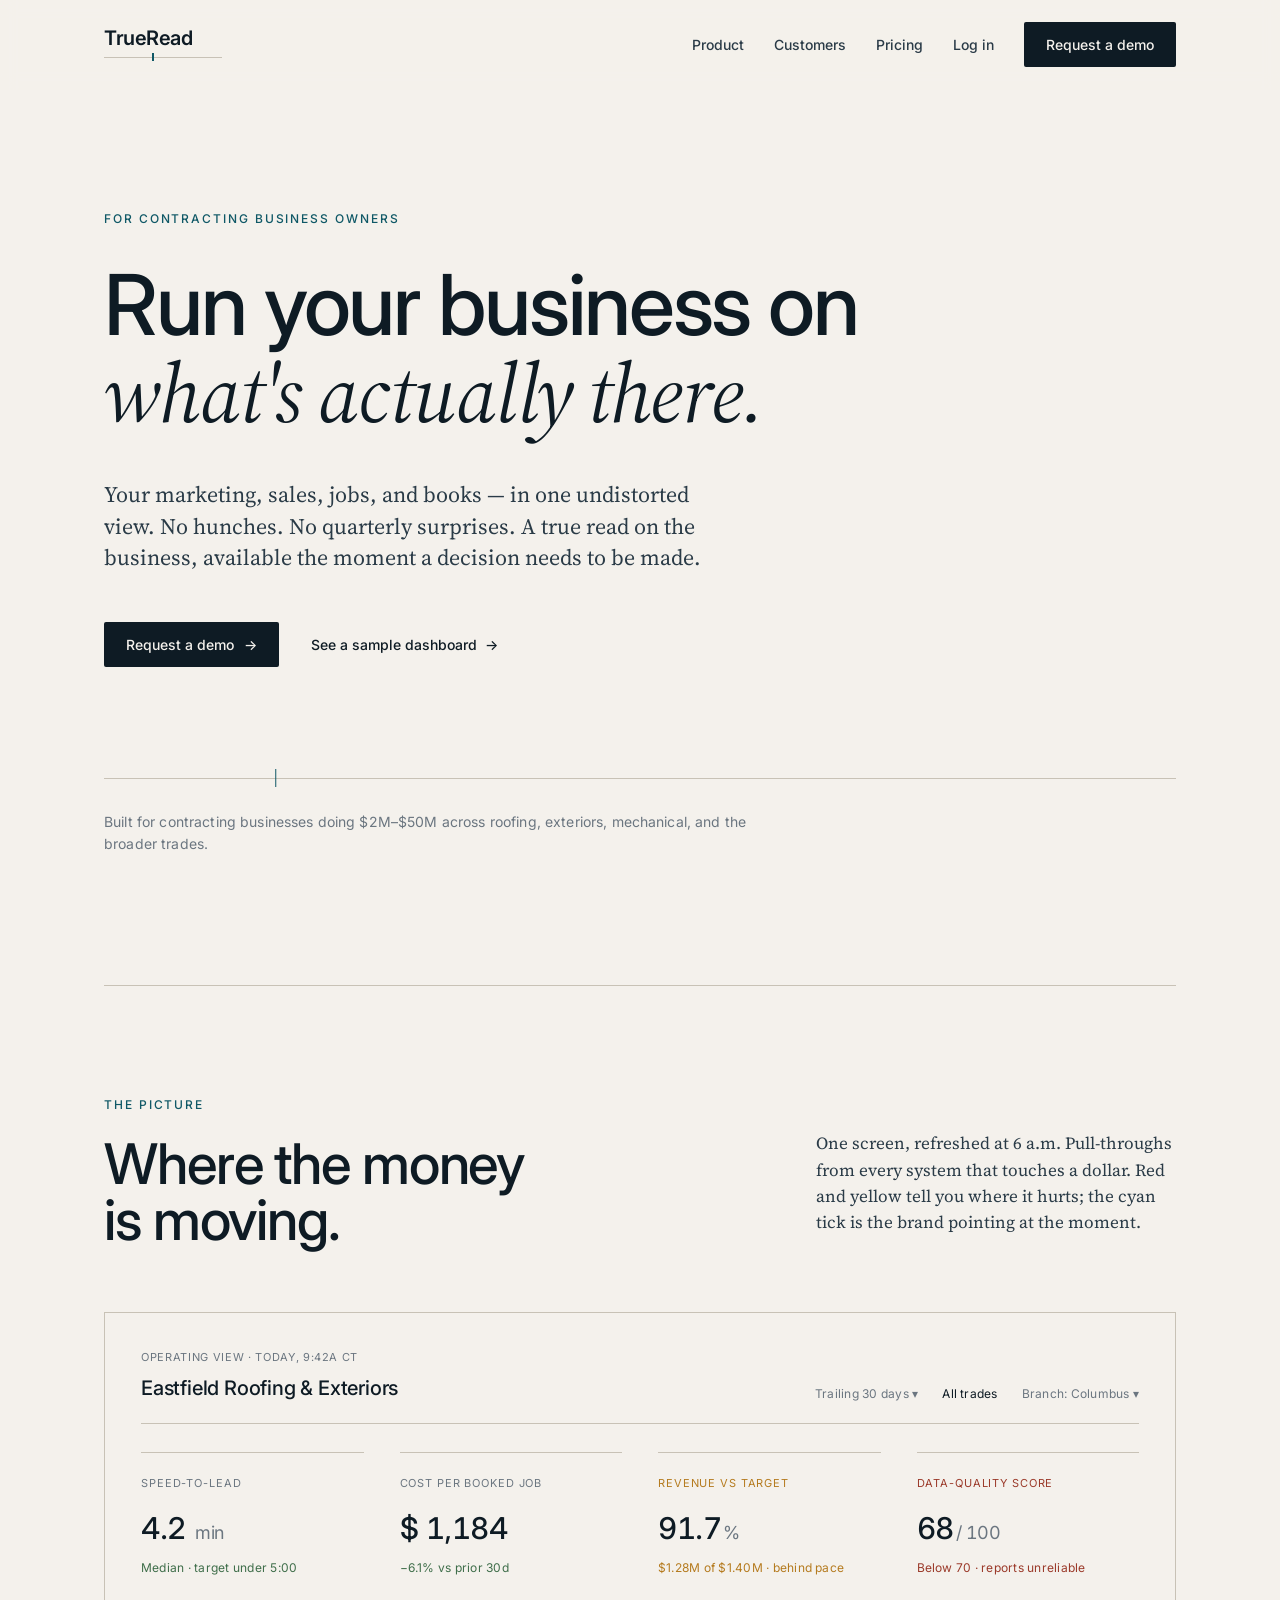
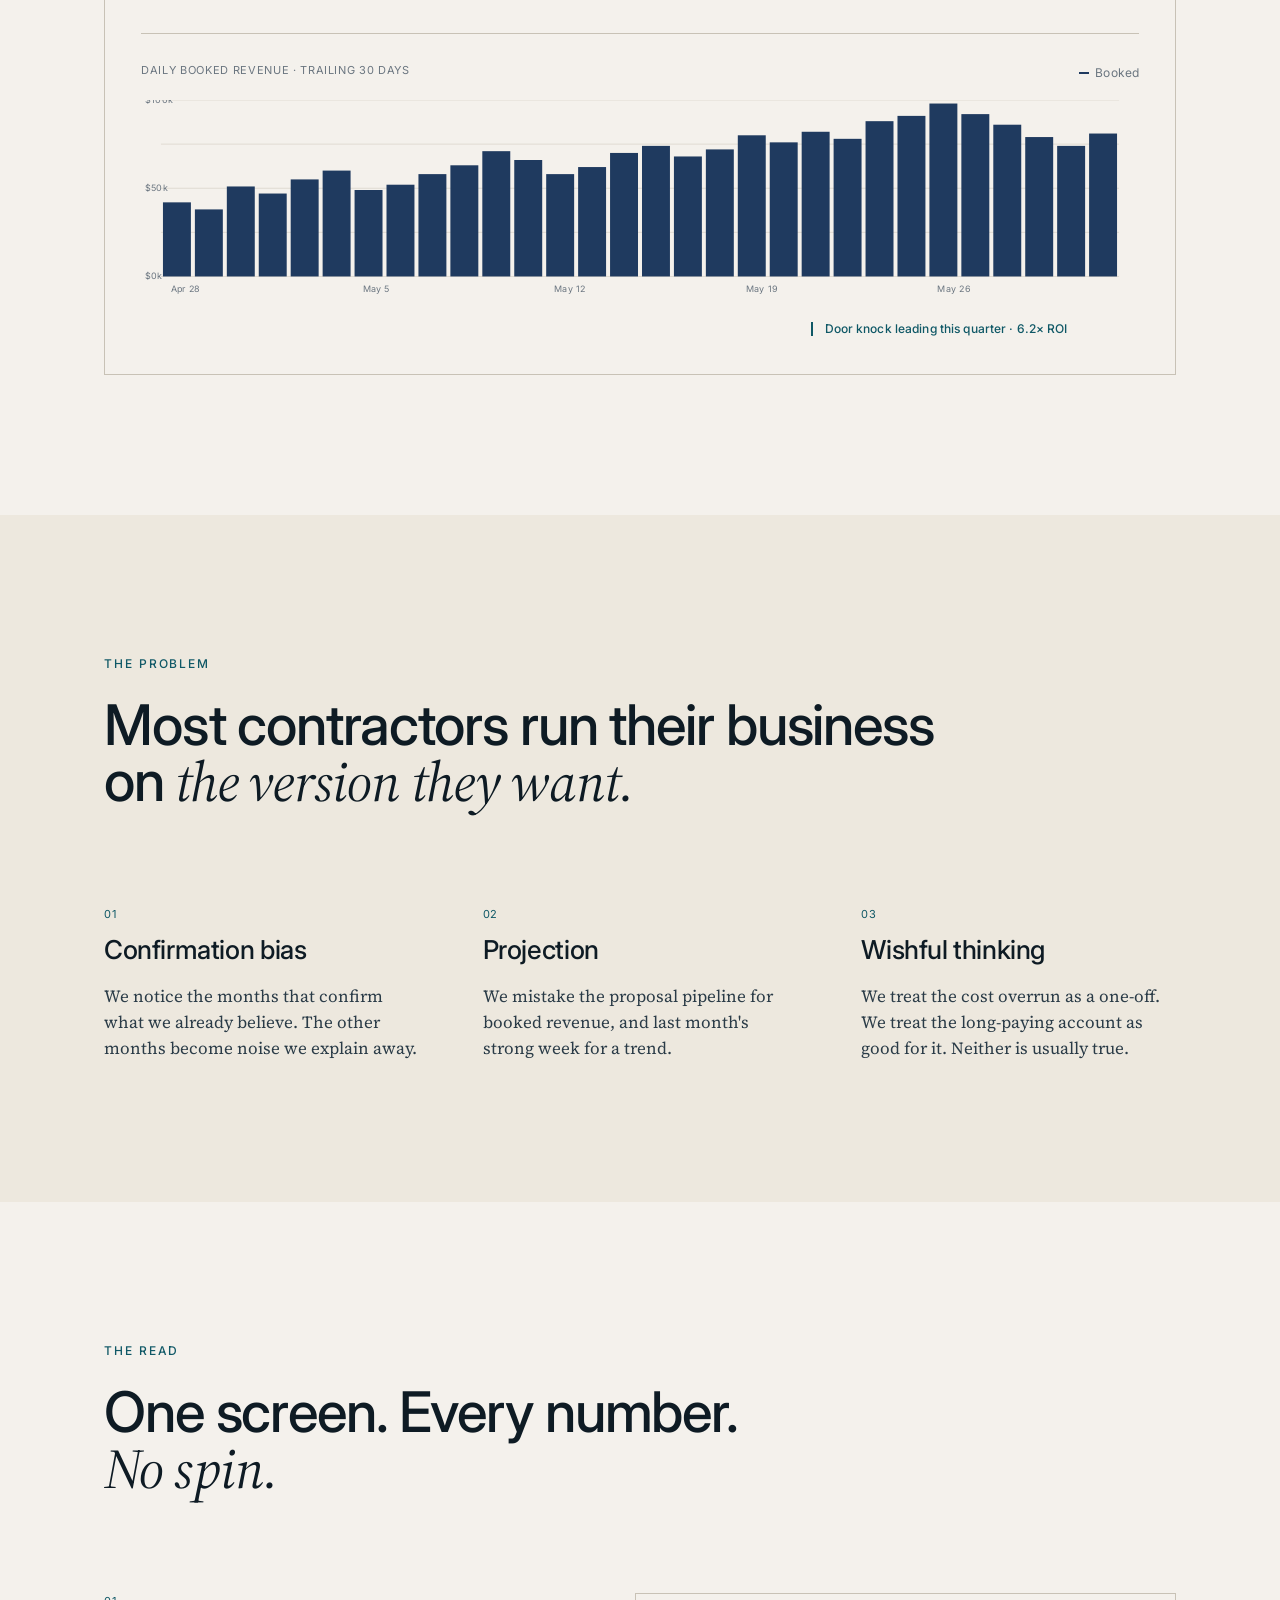
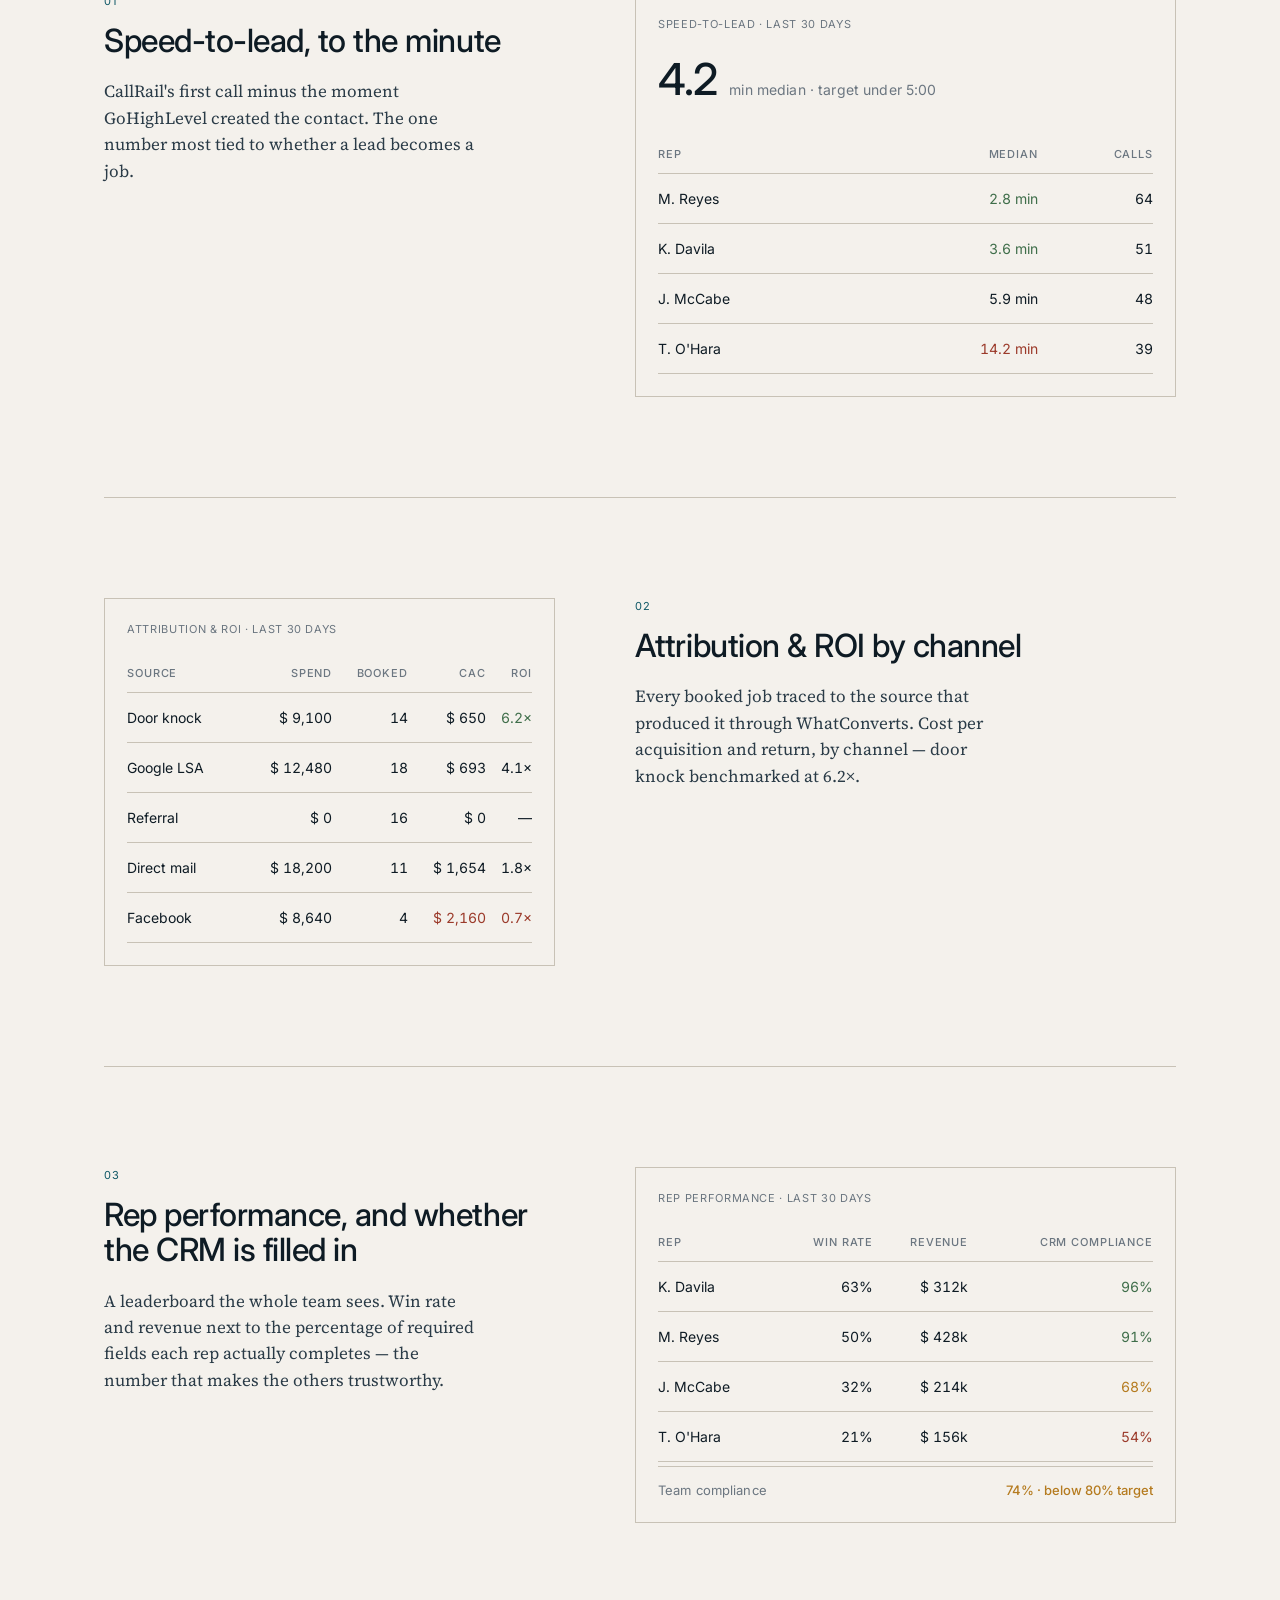
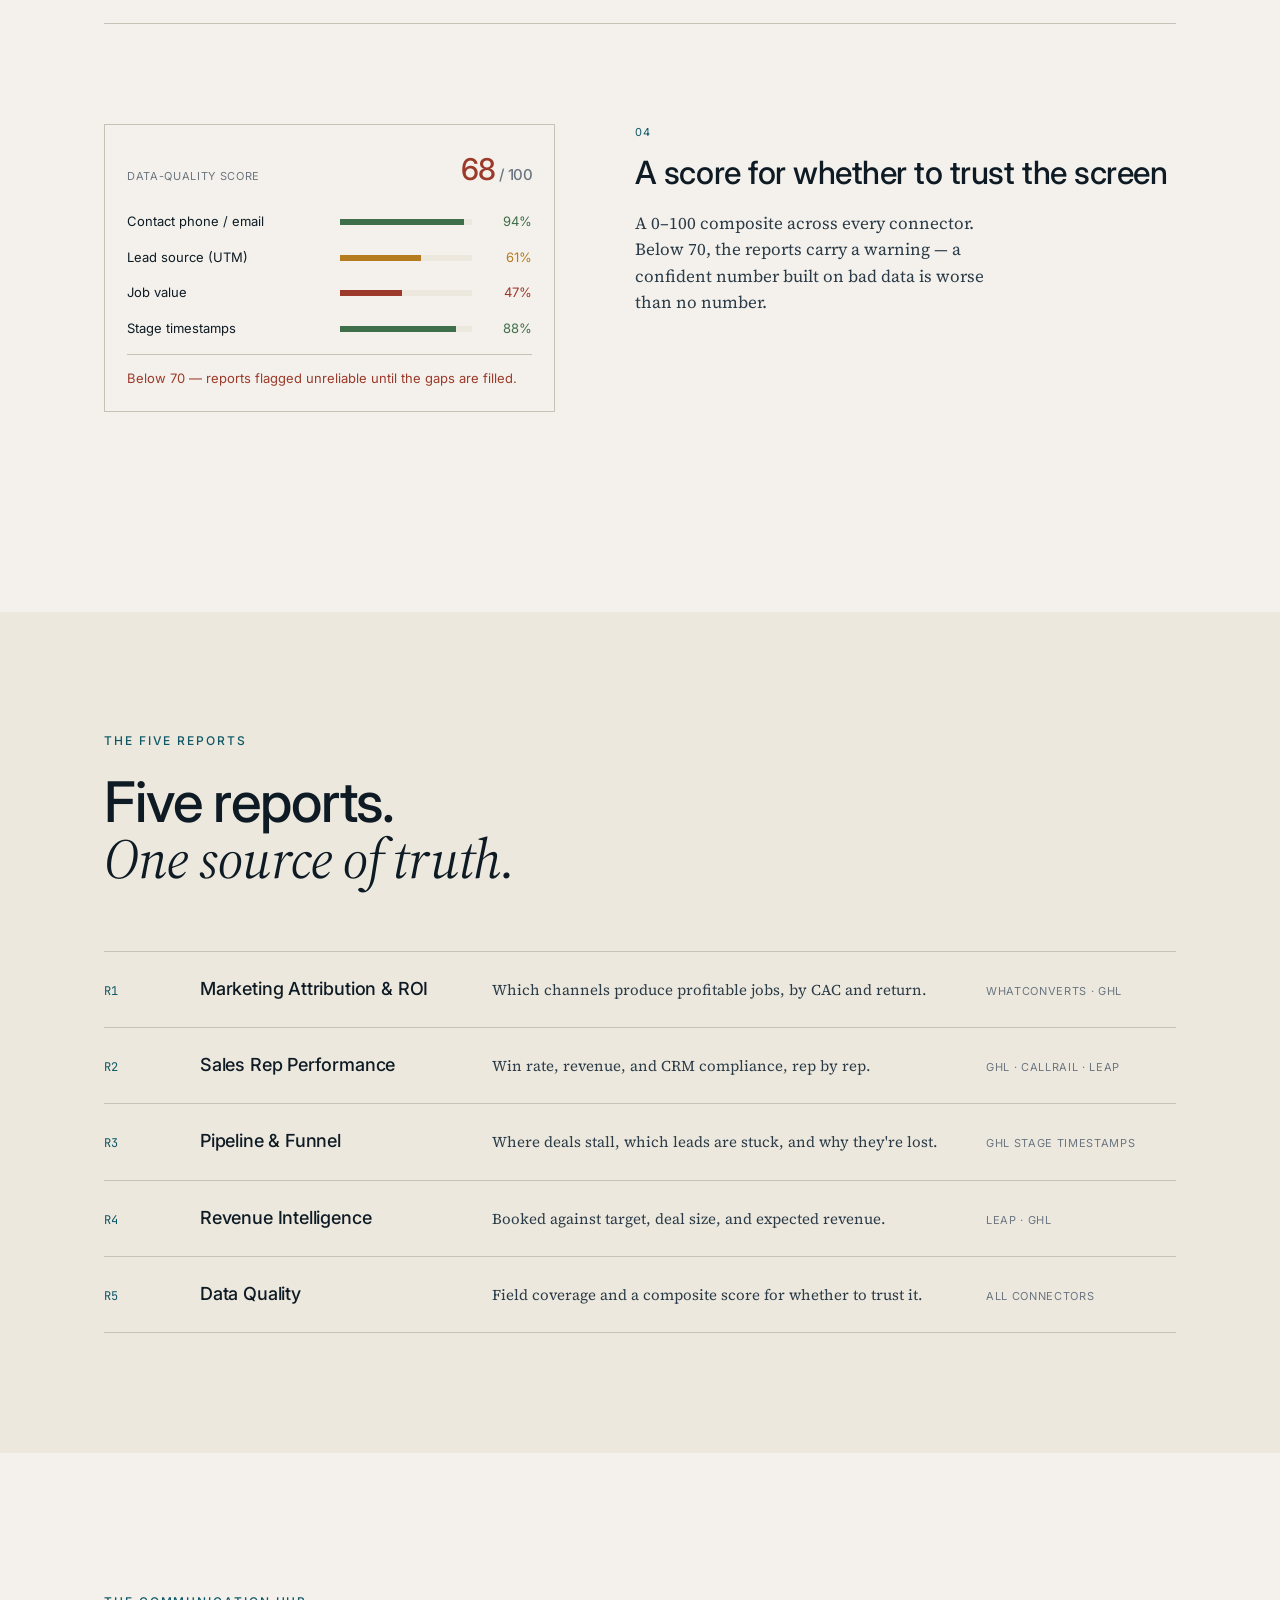
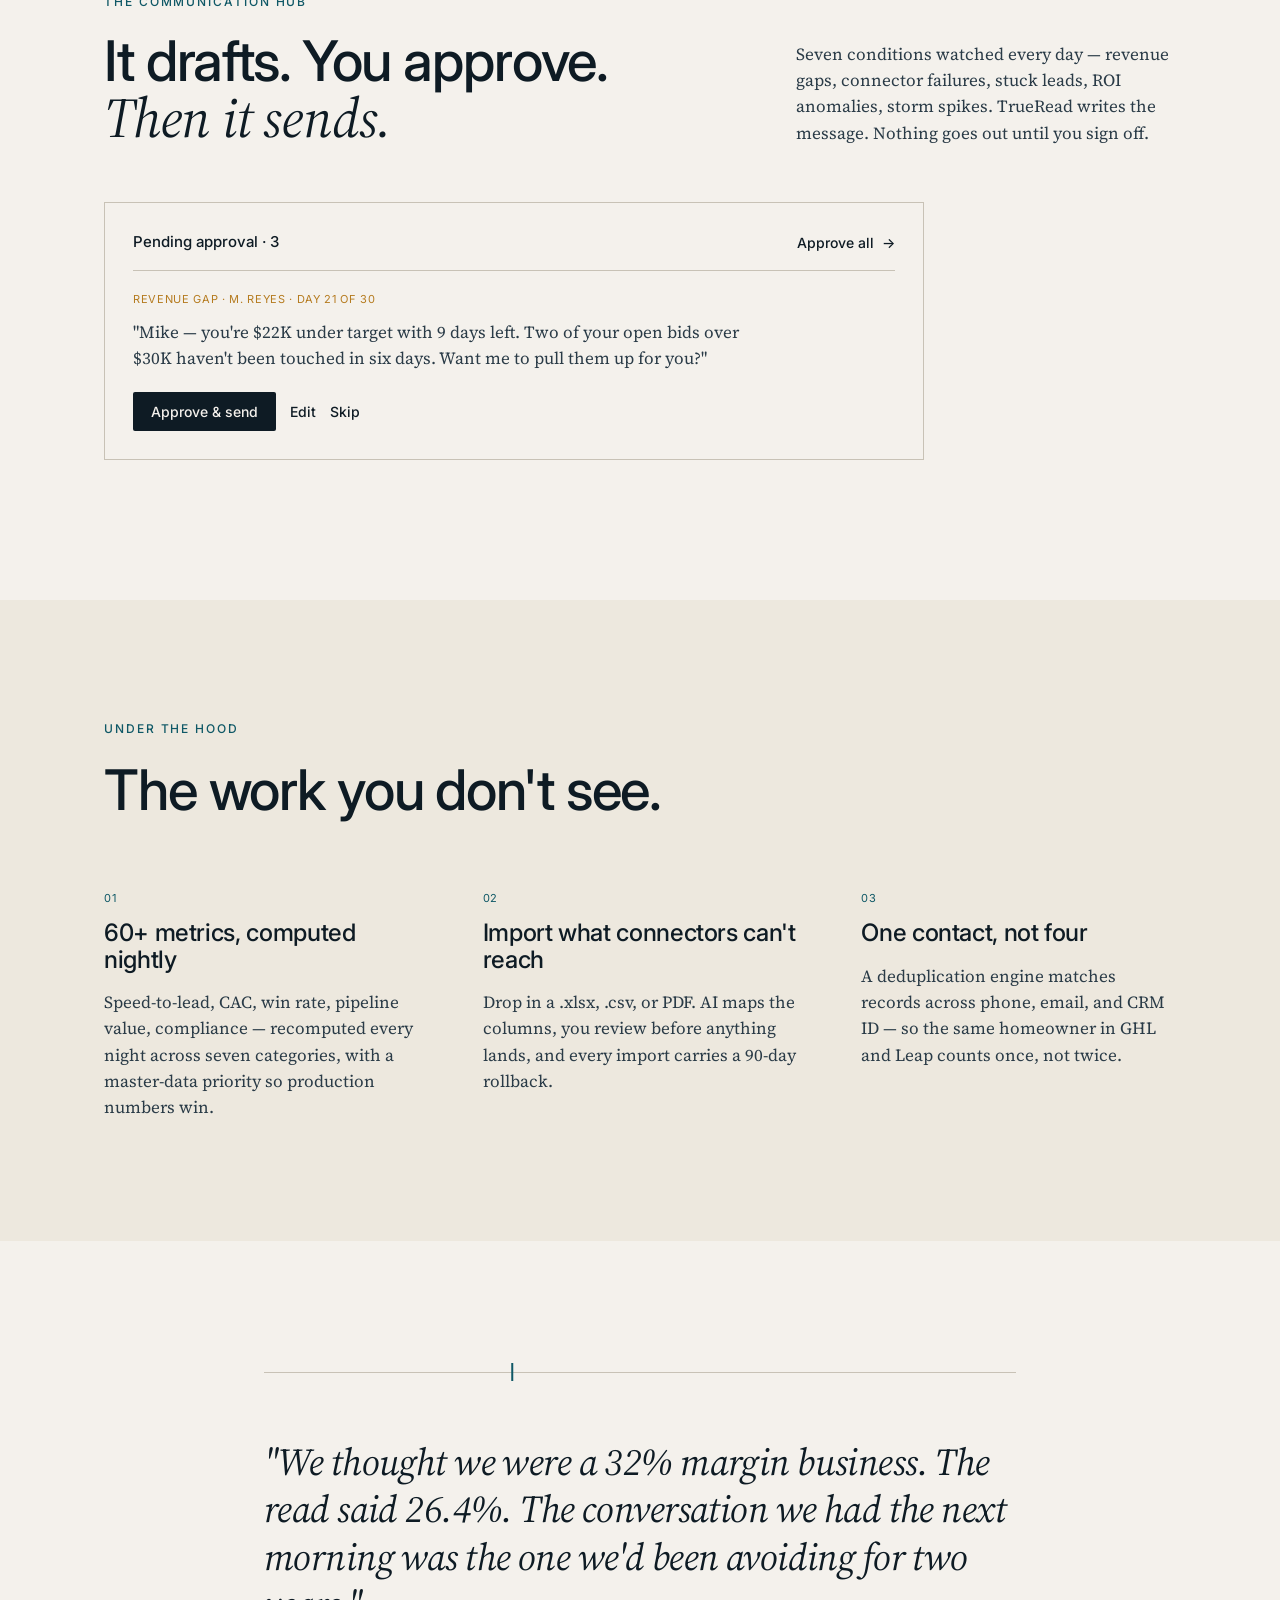
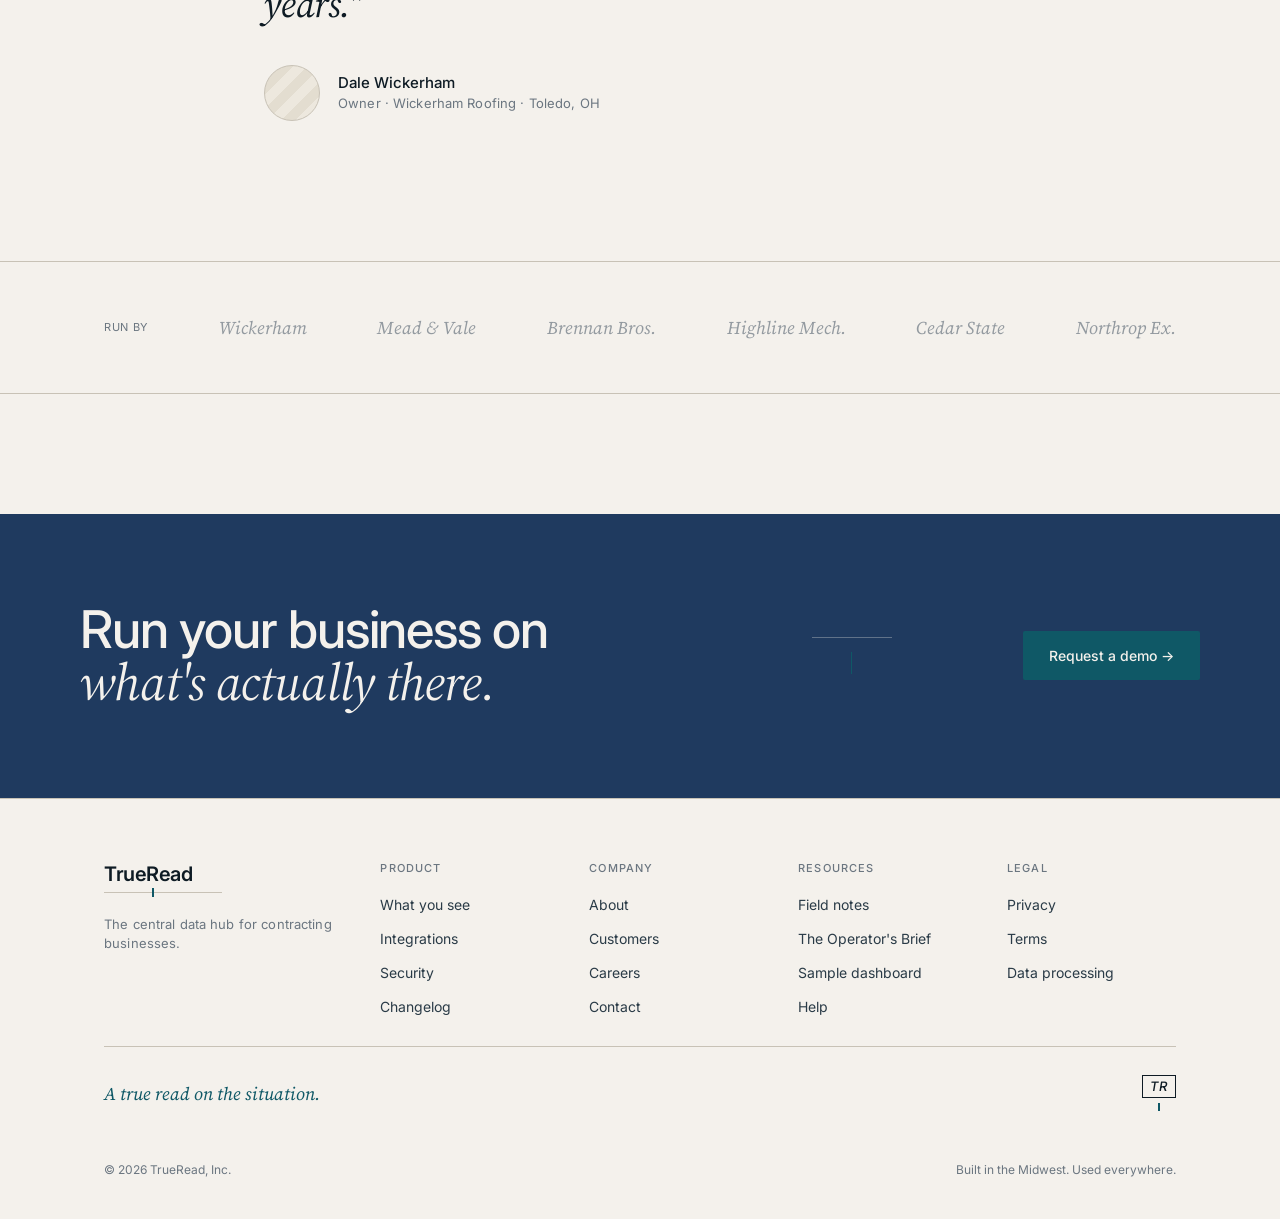
